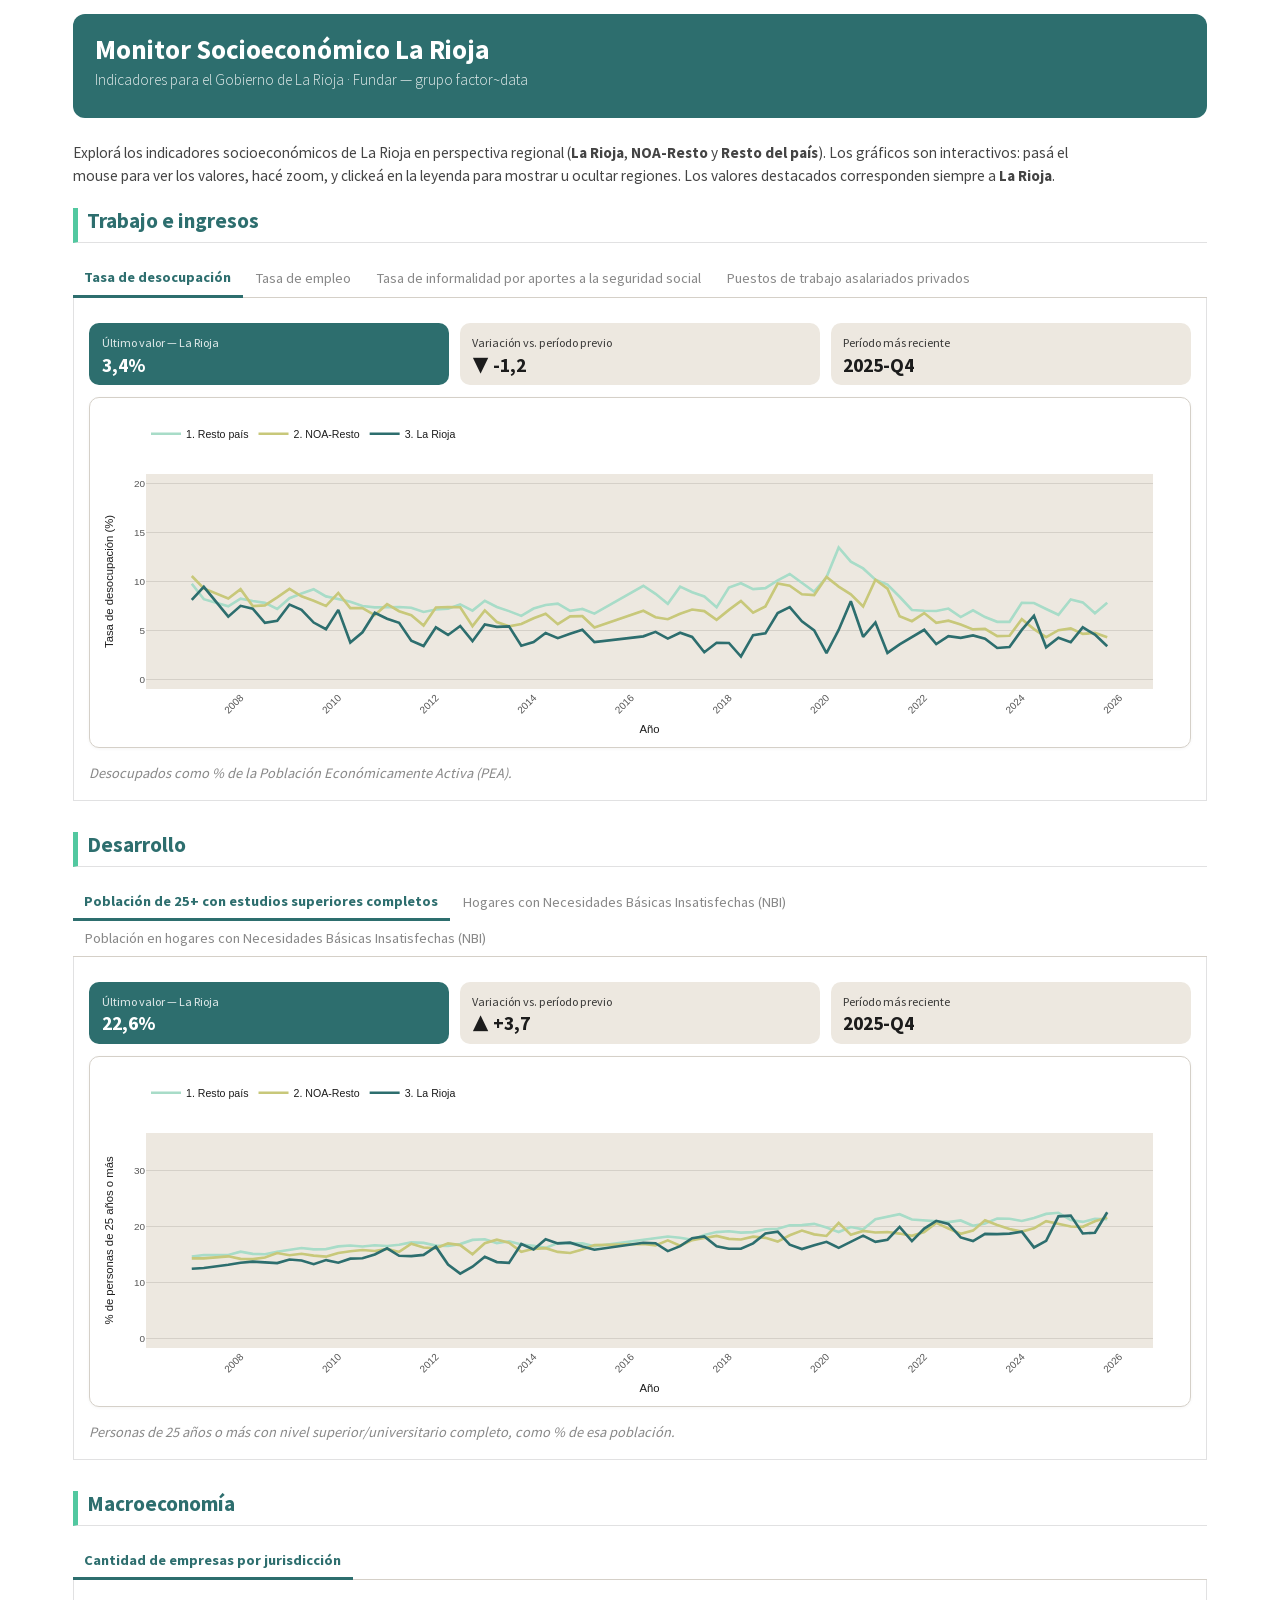
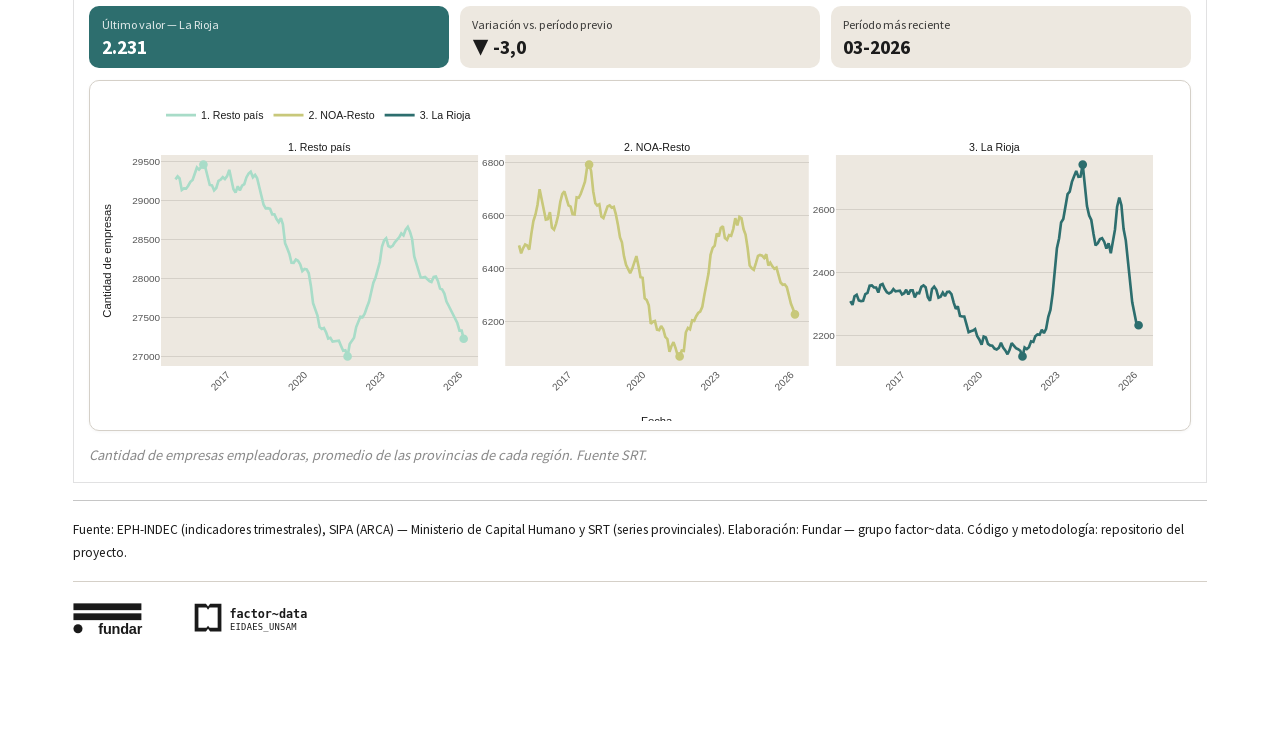
==== index.html @ 51064b7a "deploy: e1a5c6d3f5bfe1006d15ee8b98a5a9b79a307d01" ====
<!DOCTYPE html>
<html xmlns="http://www.w3.org/1999/xhtml" lang="es" xml:lang="es"><head>

<meta charset="utf-8">
<meta name="generator" content="quarto-1.9.38">

<meta name="viewport" content="width=device-width, initial-scale=1.0, user-scalable=yes">


<title>Monitor Socioeconómico La Rioja</title>
<style>

code{white-space: pre-wrap;}
span.smallcaps{font-variant: small-caps;}
div.columns{display: flex; gap: min(4vw, 1.5em);}
div.column{flex: auto; overflow-x: auto;}
div.hanging-indent{margin-left: 1.5em; text-indent: -1.5em;}
ul.task-list{list-style: none;}
ul.task-list li input[type="checkbox"] {
width: 0.8em;
margin: 0 0.8em 0.2em -1em;  vertical-align: middle;
}
</style>


<script>/*!
 * clipboard.js v2.0.11
 * https://clipboardjs.com/
 *
 * Licensed MIT © Zeno Rocha
 */
!function(t,e){"object"==typeof exports&&"object"==typeof module?module.exports=e():"function"==typeof define&&define.amd?define([],e):"object"==typeof exports?exports.ClipboardJS=e():t.ClipboardJS=e()}(this,function(){return n={686:function(t,e,n){"use strict";n.d(e,{default:function(){return b}});var e=n(279),i=n.n(e),e=n(370),u=n.n(e),e=n(817),r=n.n(e);function c(t){try{return document.execCommand(t)}catch(t){return}}var a=function(t){t=r()(t);return c("cut"),t};function o(t,e){var n,o,t=(n=t,o="rtl"===document.documentElement.getAttribute("dir"),(t=document.createElement("textarea")).style.fontSize="12pt",t.style.border="0",t.style.padding="0",t.style.margin="0",t.style.position="absolute",t.style[o?"right":"left"]="-9999px",o=window.pageYOffset||document.documentElement.scrollTop,t.style.top="".concat(o,"px"),t.setAttribute("readonly",""),t.value=n,t);return e.container.appendChild(t),e=r()(t),c("copy"),t.remove(),e}var f=function(t){var e=1<arguments.length&&void 0!==arguments[1]?arguments[1]:{container:document.body},n="";return"string"==typeof t?n=o(t,e):t instanceof HTMLInputElement&&!["text","search","url","tel","password"].includes(null==t?void 0:t.type)?n=o(t.value,e):(n=r()(t),c("copy")),n};function l(t){return(l="function"==typeof Symbol&&"symbol"==typeof Symbol.iterator?function(t){return typeof t}:function(t){return t&&"function"==typeof Symbol&&t.constructor===Symbol&&t!==Symbol.prototype?"symbol":typeof t})(t)}var s=function(){var t=0<arguments.length&&void 0!==arguments[0]?arguments[0]:{},e=t.action,n=void 0===e?"copy":e,o=t.container,e=t.target,t=t.text;if("copy"!==n&&"cut"!==n)throw new Error('Invalid "action" value, use either "copy" or "cut"');if(void 0!==e){if(!e||"object"!==l(e)||1!==e.nodeType)throw new Error('Invalid "target" value, use a valid Element');if("copy"===n&&e.hasAttribute("disabled"))throw new Error('Invalid "target" attribute. Please use "readonly" instead of "disabled" attribute');if("cut"===n&&(e.hasAttribute("readonly")||e.hasAttribute("disabled")))throw new Error('Invalid "target" attribute. You can\'t cut text from elements with "readonly" or "disabled" attributes')}return t?f(t,{container:o}):e?"cut"===n?a(e):f(e,{container:o}):void 0};function p(t){return(p="function"==typeof Symbol&&"symbol"==typeof Symbol.iterator?function(t){return typeof t}:function(t){return t&&"function"==typeof Symbol&&t.constructor===Symbol&&t!==Symbol.prototype?"symbol":typeof t})(t)}function d(t,e){for(var n=0;n<e.length;n++){var o=e[n];o.enumerable=o.enumerable||!1,o.configurable=!0,"value"in o&&(o.writable=!0),Object.defineProperty(t,o.key,o)}}function y(t,e){return(y=Object.setPrototypeOf||function(t,e){return t.__proto__=e,t})(t,e)}function h(n){var o=function(){if("undefined"==typeof Reflect||!Reflect.construct)return!1;if(Reflect.construct.sham)return!1;if("function"==typeof Proxy)return!0;try{return Date.prototype.toString.call(Reflect.construct(Date,[],function(){})),!0}catch(t){return!1}}();return function(){var t,e=v(n);return t=o?(t=v(this).constructor,Reflect.construct(e,arguments,t)):e.apply(this,arguments),e=this,!(t=t)||"object"!==p(t)&&"function"!=typeof t?function(t){if(void 0!==t)return t;throw new ReferenceError("this hasn't been initialised - super() hasn't been called")}(e):t}}function v(t){return(v=Object.setPrototypeOf?Object.getPrototypeOf:function(t){return t.__proto__||Object.getPrototypeOf(t)})(t)}function m(t,e){t="data-clipboard-".concat(t);if(e.hasAttribute(t))return e.getAttribute(t)}var b=function(){!function(t,e){if("function"!=typeof e&&null!==e)throw new TypeError("Super expression must either be null or a function");t.prototype=Object.create(e&&e.prototype,{constructor:{value:t,writable:!0,configurable:!0}}),e&&y(t,e)}(r,i());var t,e,n,o=h(r);function r(t,e){var n;return function(t){if(!(t instanceof r))throw new TypeError("Cannot call a class as a function")}(this),(n=o.call(this)).resolveOptions(e),n.listenClick(t),n}return t=r,n=[{key:"copy",value:function(t){var e=1<arguments.length&&void 0!==arguments[1]?arguments[1]:{container:document.body};return f(t,e)}},{key:"cut",value:function(t){return a(t)}},{key:"isSupported",value:function(){var t=0<arguments.length&&void 0!==arguments[0]?arguments[0]:["copy","cut"],t="string"==typeof t?[t]:t,e=!!document.queryCommandSupported;return t.forEach(function(t){e=e&&!!document.queryCommandSupported(t)}),e}}],(e=[{key:"resolveOptions",value:function(){var t=0<arguments.length&&void 0!==arguments[0]?arguments[0]:{};this.action="function"==typeof t.action?t.action:this.defaultAction,this.target="function"==typeof t.target?t.target:this.defaultTarget,this.text="function"==typeof t.text?t.text:this.defaultText,this.container="object"===p(t.container)?t.container:document.body}},{key:"listenClick",value:function(t){var e=this;this.listener=u()(t,"click",function(t){return e.onClick(t)})}},{key:"onClick",value:function(t){var e=t.delegateTarget||t.currentTarget,n=this.action(e)||"copy",t=s({action:n,container:this.container,target:this.target(e),text:this.text(e)});this.emit(t?"success":"error",{action:n,text:t,trigger:e,clearSelection:function(){e&&e.focus(),window.getSelection().removeAllRanges()}})}},{key:"defaultAction",value:function(t){return m("action",t)}},{key:"defaultTarget",value:function(t){t=m("target",t);if(t)return document.querySelector(t)}},{key:"defaultText",value:function(t){return m("text",t)}},{key:"destroy",value:function(){this.listener.destroy()}}])&&d(t.prototype,e),n&&d(t,n),r}()},828:function(t){var e;"undefined"==typeof Element||Element.prototype.matches||((e=Element.prototype).matches=e.matchesSelector||e.mozMatchesSelector||e.msMatchesSelector||e.oMatchesSelector||e.webkitMatchesSelector),t.exports=function(t,e){for(;t&&9!==t.nodeType;){if("function"==typeof t.matches&&t.matches(e))return t;t=t.parentNode}}},438:function(t,e,n){var u=n(828);function i(t,e,n,o,r){var i=function(e,n,t,o){return function(t){t.delegateTarget=u(t.target,n),t.delegateTarget&&o.call(e,t)}}.apply(this,arguments);return t.addEventListener(n,i,r),{destroy:function(){t.removeEventListener(n,i,r)}}}t.exports=function(t,e,n,o,r){return"function"==typeof t.addEventListener?i.apply(null,arguments):"function"==typeof n?i.bind(null,document).apply(null,arguments):("string"==typeof t&&(t=document.querySelectorAll(t)),Array.prototype.map.call(t,function(t){return i(t,e,n,o,r)}))}},879:function(t,n){n.node=function(t){return void 0!==t&&t instanceof HTMLElement&&1===t.nodeType},n.nodeList=function(t){var e=Object.prototype.toString.call(t);return void 0!==t&&("[object NodeList]"===e||"[object HTMLCollection]"===e)&&"length"in t&&(0===t.length||n.node(t[0]))},n.string=function(t){return"string"==typeof t||t instanceof String},n.fn=function(t){return"[object Function]"===Object.prototype.toString.call(t)}},370:function(t,e,n){var f=n(879),l=n(438);t.exports=function(t,e,n){if(!t&&!e&&!n)throw new Error("Missing required arguments");if(!f.string(e))throw new TypeError("Second argument must be a String");if(!f.fn(n))throw new TypeError("Third argument must be a Function");if(f.node(t))return c=e,a=n,(u=t).addEventListener(c,a),{destroy:function(){u.removeEventListener(c,a)}};if(f.nodeList(t))return o=t,r=e,i=n,Array.prototype.forEach.call(o,function(t){t.addEventListener(r,i)}),{destroy:function(){Array.prototype.forEach.call(o,function(t){t.removeEventListener(r,i)})}};if(f.string(t))return t=t,e=e,n=n,l(document.body,t,e,n);throw new TypeError("First argument must be a String, HTMLElement, HTMLCollection, or NodeList");var o,r,i,u,c,a}},817:function(t){t.exports=function(t){var e,n="SELECT"===t.nodeName?(t.focus(),t.value):"INPUT"===t.nodeName||"TEXTAREA"===t.nodeName?((e=t.hasAttribute("readonly"))||t.setAttribute("readonly",""),t.select(),t.setSelectionRange(0,t.value.length),e||t.removeAttribute("readonly"),t.value):(t.hasAttribute("contenteditable")&&t.focus(),n=window.getSelection(),(e=document.createRange()).selectNodeContents(t),n.removeAllRanges(),n.addRange(e),n.toString());return n}},279:function(t){function e(){}e.prototype={on:function(t,e,n){var o=this.e||(this.e={});return(o[t]||(o[t]=[])).push({fn:e,ctx:n}),this},once:function(t,e,n){var o=this;function r(){o.off(t,r),e.apply(n,arguments)}return r._=e,this.on(t,r,n)},emit:function(t){for(var e=[].slice.call(arguments,1),n=((this.e||(this.e={}))[t]||[]).slice(),o=0,r=n.length;o<r;o++)n[o].fn.apply(n[o].ctx,e);return this},off:function(t,e){var n=this.e||(this.e={}),o=n[t],r=[];if(o&&e)for(var i=0,u=o.length;i<u;i++)o[i].fn!==e&&o[i].fn._!==e&&r.push(o[i]);return r.length?n[t]=r:delete n[t],this}},t.exports=e,t.exports.TinyEmitter=e}},r={},o.n=function(t){var e=t&&t.__esModule?function(){return t.default}:function(){return t};return o.d(e,{a:e}),e},o.d=function(t,e){for(var n in e)o.o(e,n)&&!o.o(t,n)&&Object.defineProperty(t,n,{enumerable:!0,get:e[n]})},o.o=function(t,e){return Object.prototype.hasOwnProperty.call(t,e)},o(686).default;function o(t){if(r[t])return r[t].exports;var e=r[t]={exports:{}};return n[t](e,e.exports,o),e.exports}var n,r});</script>
<script src="[data-uri]" type="module"></script>
<script src="[data-uri]" type="module"></script>
<script>/**
 * @popperjs/core v2.11.7 - MIT License
 */

!function(e,t){"object"==typeof exports&&"undefined"!=typeof module?t(exports):"function"==typeof define&&define.amd?define(["exports"],t):t((e="undefined"!=typeof globalThis?globalThis:e||self).Popper={})}(this,(function(e){"use strict";function t(e){if(null==e)return window;if("[object Window]"!==e.toString()){var t=e.ownerDocument;return t&&t.defaultView||window}return e}function n(e){return e instanceof t(e).Element||e instanceof Element}function r(e){return e instanceof t(e).HTMLElement||e instanceof HTMLElement}function o(e){return"undefined"!=typeof ShadowRoot&&(e instanceof t(e).ShadowRoot||e instanceof ShadowRoot)}var i=Math.max,a=Math.min,s=Math.round;function f(){var e=navigator.userAgentData;return null!=e&&e.brands&&Array.isArray(e.brands)?e.brands.map((function(e){return e.brand+"/"+e.version})).join(" "):navigator.userAgent}function c(){return!/^((?!chrome|android).)*safari/i.test(f())}function p(e,o,i){void 0===o&&(o=!1),void 0===i&&(i=!1);var a=e.getBoundingClientRect(),f=1,p=1;o&&r(e)&&(f=e.offsetWidth>0&&s(a.width)/e.offsetWidth||1,p=e.offsetHeight>0&&s(a.height)/e.offsetHeight||1);var u=(n(e)?t(e):window).visualViewport,l=!c()&&i,d=(a.left+(l&&u?u.offsetLeft:0))/f,h=(a.top+(l&&u?u.offsetTop:0))/p,m=a.width/f,v=a.height/p;return{width:m,height:v,top:h,right:d+m,bottom:h+v,left:d,x:d,y:h}}function u(e){var n=t(e);return{scrollLeft:n.pageXOffset,scrollTop:n.pageYOffset}}function l(e){return e?(e.nodeName||"").toLowerCase():null}function d(e){return((n(e)?e.ownerDocument:e.document)||window.document).documentElement}function h(e){return p(d(e)).left+u(e).scrollLeft}function m(e){return t(e).getComputedStyle(e)}function v(e){var t=m(e),n=t.overflow,r=t.overflowX,o=t.overflowY;return/auto|scroll|overlay|hidden/.test(n+o+r)}function y(e,n,o){void 0===o&&(o=!1);var i,a,f=r(n),c=r(n)&&function(e){var t=e.getBoundingClientRect(),n=s(t.width)/e.offsetWidth||1,r=s(t.height)/e.offsetHeight||1;return 1!==n||1!==r}(n),m=d(n),y=p(e,c,o),g={scrollLeft:0,scrollTop:0},b={x:0,y:0};return(f||!f&&!o)&&(("body"!==l(n)||v(m))&&(g=(i=n)!==t(i)&&r(i)?{scrollLeft:(a=i).scrollLeft,scrollTop:a.scrollTop}:u(i)),r(n)?((b=p(n,!0)).x+=n.clientLeft,b.y+=n.clientTop):m&&(b.x=h(m))),{x:y.left+g.scrollLeft-b.x,y:y.top+g.scrollTop-b.y,width:y.width,height:y.height}}function g(e){var t=p(e),n=e.offsetWidth,r=e.offsetHeight;return Math.abs(t.width-n)<=1&&(n=t.width),Math.abs(t.height-r)<=1&&(r=t.height),{x:e.offsetLeft,y:e.offsetTop,width:n,height:r}}function b(e){return"html"===l(e)?e:e.assignedSlot||e.parentNode||(o(e)?e.host:null)||d(e)}function x(e){return["html","body","#document"].indexOf(l(e))>=0?e.ownerDocument.body:r(e)&&v(e)?e:x(b(e))}function w(e,n){var r;void 0===n&&(n=[]);var o=x(e),i=o===(null==(r=e.ownerDocument)?void 0:r.body),a=t(o),s=i?[a].concat(a.visualViewport||[],v(o)?o:[]):o,f=n.concat(s);return i?f:f.concat(w(b(s)))}function O(e){return["table","td","th"].indexOf(l(e))>=0}function j(e){return r(e)&&"fixed"!==m(e).position?e.offsetParent:null}function E(e){for(var n=t(e),i=j(e);i&&O(i)&&"static"===m(i).position;)i=j(i);return i&&("html"===l(i)||"body"===l(i)&&"static"===m(i).position)?n:i||function(e){var t=/firefox/i.test(f());if(/Trident/i.test(f())&&r(e)&&"fixed"===m(e).position)return null;var n=b(e);for(o(n)&&(n=n.host);r(n)&&["html","body"].indexOf(l(n))<0;){var i=m(n);if("none"!==i.transform||"none"!==i.perspective||"paint"===i.contain||-1!==["transform","perspective"].indexOf(i.willChange)||t&&"filter"===i.willChange||t&&i.filter&&"none"!==i.filter)return n;n=n.parentNode}return null}(e)||n}var D="top",A="bottom",L="right",P="left",M="auto",k=[D,A,L,P],W="start",B="end",H="viewport",T="popper",R=k.reduce((function(e,t){return e.concat([t+"-"+W,t+"-"+B])}),[]),S=[].concat(k,[M]).reduce((function(e,t){return e.concat([t,t+"-"+W,t+"-"+B])}),[]),V=["beforeRead","read","afterRead","beforeMain","main","afterMain","beforeWrite","write","afterWrite"];function q(e){var t=new Map,n=new Set,r=[];function o(e){n.add(e.name),[].concat(e.requires||[],e.requiresIfExists||[]).forEach((function(e){if(!n.has(e)){var r=t.get(e);r&&o(r)}})),r.push(e)}return e.forEach((function(e){t.set(e.name,e)})),e.forEach((function(e){n.has(e.name)||o(e)})),r}function C(e){return e.split("-")[0]}function N(e,t){var n=t.getRootNode&&t.getRootNode();if(e.contains(t))return!0;if(n&&o(n)){var r=t;do{if(r&&e.isSameNode(r))return!0;r=r.parentNode||r.host}while(r)}return!1}function I(e){return Object.assign({},e,{left:e.x,top:e.y,right:e.x+e.width,bottom:e.y+e.height})}function _(e,r,o){return r===H?I(function(e,n){var r=t(e),o=d(e),i=r.visualViewport,a=o.clientWidth,s=o.clientHeight,f=0,p=0;if(i){a=i.width,s=i.height;var u=c();(u||!u&&"fixed"===n)&&(f=i.offsetLeft,p=i.offsetTop)}return{width:a,height:s,x:f+h(e),y:p}}(e,o)):n(r)?function(e,t){var n=p(e,!1,"fixed"===t);return n.top=n.top+e.clientTop,n.left=n.left+e.clientLeft,n.bottom=n.top+e.clientHeight,n.right=n.left+e.clientWidth,n.width=e.clientWidth,n.height=e.clientHeight,n.x=n.left,n.y=n.top,n}(r,o):I(function(e){var t,n=d(e),r=u(e),o=null==(t=e.ownerDocument)?void 0:t.body,a=i(n.scrollWidth,n.clientWidth,o?o.scrollWidth:0,o?o.clientWidth:0),s=i(n.scrollHeight,n.clientHeight,o?o.scrollHeight:0,o?o.clientHeight:0),f=-r.scrollLeft+h(e),c=-r.scrollTop;return"rtl"===m(o||n).direction&&(f+=i(n.clientWidth,o?o.clientWidth:0)-a),{width:a,height:s,x:f,y:c}}(d(e)))}function F(e,t,o,s){var f="clippingParents"===t?function(e){var t=w(b(e)),o=["absolute","fixed"].indexOf(m(e).position)>=0&&r(e)?E(e):e;return n(o)?t.filter((function(e){return n(e)&&N(e,o)&&"body"!==l(e)})):[]}(e):[].concat(t),c=[].concat(f,[o]),p=c[0],u=c.reduce((function(t,n){var r=_(e,n,s);return t.top=i(r.top,t.top),t.right=a(r.right,t.right),t.bottom=a(r.bottom,t.bottom),t.left=i(r.left,t.left),t}),_(e,p,s));return u.width=u.right-u.left,u.height=u.bottom-u.top,u.x=u.left,u.y=u.top,u}function U(e){return e.split("-")[1]}function z(e){return["top","bottom"].indexOf(e)>=0?"x":"y"}function X(e){var t,n=e.reference,r=e.element,o=e.placement,i=o?C(o):null,a=o?U(o):null,s=n.x+n.width/2-r.width/2,f=n.y+n.height/2-r.height/2;switch(i){case D:t={x:s,y:n.y-r.height};break;case A:t={x:s,y:n.y+n.height};break;case L:t={x:n.x+n.width,y:f};break;case P:t={x:n.x-r.width,y:f};break;default:t={x:n.x,y:n.y}}var c=i?z(i):null;if(null!=c){var p="y"===c?"height":"width";switch(a){case W:t[c]=t[c]-(n[p]/2-r[p]/2);break;case B:t[c]=t[c]+(n[p]/2-r[p]/2)}}return t}function Y(e){return Object.assign({},{top:0,right:0,bottom:0,left:0},e)}function G(e,t){return t.reduce((function(t,n){return t[n]=e,t}),{})}function J(e,t){void 0===t&&(t={});var r=t,o=r.placement,i=void 0===o?e.placement:o,a=r.strategy,s=void 0===a?e.strategy:a,f=r.boundary,c=void 0===f?"clippingParents":f,u=r.rootBoundary,l=void 0===u?H:u,h=r.elementContext,m=void 0===h?T:h,v=r.altBoundary,y=void 0!==v&&v,g=r.padding,b=void 0===g?0:g,x=Y("number"!=typeof b?b:G(b,k)),w=m===T?"reference":T,O=e.rects.popper,j=e.elements[y?w:m],E=F(n(j)?j:j.contextElement||d(e.elements.popper),c,l,s),P=p(e.elements.reference),M=X({reference:P,element:O,strategy:"absolute",placement:i}),W=I(Object.assign({},O,M)),B=m===T?W:P,R={top:E.top-B.top+x.top,bottom:B.bottom-E.bottom+x.bottom,left:E.left-B.left+x.left,right:B.right-E.right+x.right},S=e.modifiersData.offset;if(m===T&&S){var V=S[i];Object.keys(R).forEach((function(e){var t=[L,A].indexOf(e)>=0?1:-1,n=[D,A].indexOf(e)>=0?"y":"x";R[e]+=V[n]*t}))}return R}var K={placement:"bottom",modifiers:[],strategy:"absolute"};function Q(){for(var e=arguments.length,t=new Array(e),n=0;n<e;n++)t[n]=arguments[n];return!t.some((function(e){return!(e&&"function"==typeof e.getBoundingClientRect)}))}function Z(e){void 0===e&&(e={});var t=e,r=t.defaultModifiers,o=void 0===r?[]:r,i=t.defaultOptions,a=void 0===i?K:i;return function(e,t,r){void 0===r&&(r=a);var i,s,f={placement:"bottom",orderedModifiers:[],options:Object.assign({},K,a),modifiersData:{},elements:{reference:e,popper:t},attributes:{},styles:{}},c=[],p=!1,u={state:f,setOptions:function(r){var i="function"==typeof r?r(f.options):r;l(),f.options=Object.assign({},a,f.options,i),f.scrollParents={reference:n(e)?w(e):e.contextElement?w(e.contextElement):[],popper:w(t)};var s,p,d=function(e){var t=q(e);return V.reduce((function(e,n){return e.concat(t.filter((function(e){return e.phase===n})))}),[])}((s=[].concat(o,f.options.modifiers),p=s.reduce((function(e,t){var n=e[t.name];return e[t.name]=n?Object.assign({},n,t,{options:Object.assign({},n.options,t.options),data:Object.assign({},n.data,t.data)}):t,e}),{}),Object.keys(p).map((function(e){return p[e]}))));return f.orderedModifiers=d.filter((function(e){return e.enabled})),f.orderedModifiers.forEach((function(e){var t=e.name,n=e.options,r=void 0===n?{}:n,o=e.effect;if("function"==typeof o){var i=o({state:f,name:t,instance:u,options:r}),a=function(){};c.push(i||a)}})),u.update()},forceUpdate:function(){if(!p){var e=f.elements,t=e.reference,n=e.popper;if(Q(t,n)){f.rects={reference:y(t,E(n),"fixed"===f.options.strategy),popper:g(n)},f.reset=!1,f.placement=f.options.placement,f.orderedModifiers.forEach((function(e){return f.modifiersData[e.name]=Object.assign({},e.data)}));for(var r=0;r<f.orderedModifiers.length;r++)if(!0!==f.reset){var o=f.orderedModifiers[r],i=o.fn,a=o.options,s=void 0===a?{}:a,c=o.name;"function"==typeof i&&(f=i({state:f,options:s,name:c,instance:u})||f)}else f.reset=!1,r=-1}}},update:(i=function(){return new Promise((function(e){u.forceUpdate(),e(f)}))},function(){return s||(s=new Promise((function(e){Promise.resolve().then((function(){s=void 0,e(i())}))}))),s}),destroy:function(){l(),p=!0}};if(!Q(e,t))return u;function l(){c.forEach((function(e){return e()})),c=[]}return u.setOptions(r).then((function(e){!p&&r.onFirstUpdate&&r.onFirstUpdate(e)})),u}}var $={passive:!0};var ee={name:"eventListeners",enabled:!0,phase:"write",fn:function(){},effect:function(e){var n=e.state,r=e.instance,o=e.options,i=o.scroll,a=void 0===i||i,s=o.resize,f=void 0===s||s,c=t(n.elements.popper),p=[].concat(n.scrollParents.reference,n.scrollParents.popper);return a&&p.forEach((function(e){e.addEventListener("scroll",r.update,$)})),f&&c.addEventListener("resize",r.update,$),function(){a&&p.forEach((function(e){e.removeEventListener("scroll",r.update,$)})),f&&c.removeEventListener("resize",r.update,$)}},data:{}};var te={name:"popperOffsets",enabled:!0,phase:"read",fn:function(e){var t=e.state,n=e.name;t.modifiersData[n]=X({reference:t.rects.reference,element:t.rects.popper,strategy:"absolute",placement:t.placement})},data:{}},ne={top:"auto",right:"auto",bottom:"auto",left:"auto"};function re(e){var n,r=e.popper,o=e.popperRect,i=e.placement,a=e.variation,f=e.offsets,c=e.position,p=e.gpuAcceleration,u=e.adaptive,l=e.roundOffsets,h=e.isFixed,v=f.x,y=void 0===v?0:v,g=f.y,b=void 0===g?0:g,x="function"==typeof l?l({x:y,y:b}):{x:y,y:b};y=x.x,b=x.y;var w=f.hasOwnProperty("x"),O=f.hasOwnProperty("y"),j=P,M=D,k=window;if(u){var W=E(r),H="clientHeight",T="clientWidth";if(W===t(r)&&"static"!==m(W=d(r)).position&&"absolute"===c&&(H="scrollHeight",T="scrollWidth"),W=W,i===D||(i===P||i===L)&&a===B)M=A,b-=(h&&W===k&&k.visualViewport?k.visualViewport.height:W[H])-o.height,b*=p?1:-1;if(i===P||(i===D||i===A)&&a===B)j=L,y-=(h&&W===k&&k.visualViewport?k.visualViewport.width:W[T])-o.width,y*=p?1:-1}var R,S=Object.assign({position:c},u&&ne),V=!0===l?function(e,t){var n=e.x,r=e.y,o=t.devicePixelRatio||1;return{x:s(n*o)/o||0,y:s(r*o)/o||0}}({x:y,y:b},t(r)):{x:y,y:b};return y=V.x,b=V.y,p?Object.assign({},S,((R={})[M]=O?"0":"",R[j]=w?"0":"",R.transform=(k.devicePixelRatio||1)<=1?"translate("+y+"px, "+b+"px)":"translate3d("+y+"px, "+b+"px, 0)",R)):Object.assign({},S,((n={})[M]=O?b+"px":"",n[j]=w?y+"px":"",n.transform="",n))}var oe={name:"computeStyles",enabled:!0,phase:"beforeWrite",fn:function(e){var t=e.state,n=e.options,r=n.gpuAcceleration,o=void 0===r||r,i=n.adaptive,a=void 0===i||i,s=n.roundOffsets,f=void 0===s||s,c={placement:C(t.placement),variation:U(t.placement),popper:t.elements.popper,popperRect:t.rects.popper,gpuAcceleration:o,isFixed:"fixed"===t.options.strategy};null!=t.modifiersData.popperOffsets&&(t.styles.popper=Object.assign({},t.styles.popper,re(Object.assign({},c,{offsets:t.modifiersData.popperOffsets,position:t.options.strategy,adaptive:a,roundOffsets:f})))),null!=t.modifiersData.arrow&&(t.styles.arrow=Object.assign({},t.styles.arrow,re(Object.assign({},c,{offsets:t.modifiersData.arrow,position:"absolute",adaptive:!1,roundOffsets:f})))),t.attributes.popper=Object.assign({},t.attributes.popper,{"data-popper-placement":t.placement})},data:{}};var ie={name:"applyStyles",enabled:!0,phase:"write",fn:function(e){var t=e.state;Object.keys(t.elements).forEach((function(e){var n=t.styles[e]||{},o=t.attributes[e]||{},i=t.elements[e];r(i)&&l(i)&&(Object.assign(i.style,n),Object.keys(o).forEach((function(e){var t=o[e];!1===t?i.removeAttribute(e):i.setAttribute(e,!0===t?"":t)})))}))},effect:function(e){var t=e.state,n={popper:{position:t.options.strategy,left:"0",top:"0",margin:"0"},arrow:{position:"absolute"},reference:{}};return Object.assign(t.elements.popper.style,n.popper),t.styles=n,t.elements.arrow&&Object.assign(t.elements.arrow.style,n.arrow),function(){Object.keys(t.elements).forEach((function(e){var o=t.elements[e],i=t.attributes[e]||{},a=Object.keys(t.styles.hasOwnProperty(e)?t.styles[e]:n[e]).reduce((function(e,t){return e[t]="",e}),{});r(o)&&l(o)&&(Object.assign(o.style,a),Object.keys(i).forEach((function(e){o.removeAttribute(e)})))}))}},requires:["computeStyles"]};var ae={name:"offset",enabled:!0,phase:"main",requires:["popperOffsets"],fn:function(e){var t=e.state,n=e.options,r=e.name,o=n.offset,i=void 0===o?[0,0]:o,a=S.reduce((function(e,n){return e[n]=function(e,t,n){var r=C(e),o=[P,D].indexOf(r)>=0?-1:1,i="function"==typeof n?n(Object.assign({},t,{placement:e})):n,a=i[0],s=i[1];return a=a||0,s=(s||0)*o,[P,L].indexOf(r)>=0?{x:s,y:a}:{x:a,y:s}}(n,t.rects,i),e}),{}),s=a[t.placement],f=s.x,c=s.y;null!=t.modifiersData.popperOffsets&&(t.modifiersData.popperOffsets.x+=f,t.modifiersData.popperOffsets.y+=c),t.modifiersData[r]=a}},se={left:"right",right:"left",bottom:"top",top:"bottom"};function fe(e){return e.replace(/left|right|bottom|top/g,(function(e){return se[e]}))}var ce={start:"end",end:"start"};function pe(e){return e.replace(/start|end/g,(function(e){return ce[e]}))}function ue(e,t){void 0===t&&(t={});var n=t,r=n.placement,o=n.boundary,i=n.rootBoundary,a=n.padding,s=n.flipVariations,f=n.allowedAutoPlacements,c=void 0===f?S:f,p=U(r),u=p?s?R:R.filter((function(e){return U(e)===p})):k,l=u.filter((function(e){return c.indexOf(e)>=0}));0===l.length&&(l=u);var d=l.reduce((function(t,n){return t[n]=J(e,{placement:n,boundary:o,rootBoundary:i,padding:a})[C(n)],t}),{});return Object.keys(d).sort((function(e,t){return d[e]-d[t]}))}var le={name:"flip",enabled:!0,phase:"main",fn:function(e){var t=e.state,n=e.options,r=e.name;if(!t.modifiersData[r]._skip){for(var o=n.mainAxis,i=void 0===o||o,a=n.altAxis,s=void 0===a||a,f=n.fallbackPlacements,c=n.padding,p=n.boundary,u=n.rootBoundary,l=n.altBoundary,d=n.flipVariations,h=void 0===d||d,m=n.allowedAutoPlacements,v=t.options.placement,y=C(v),g=f||(y===v||!h?[fe(v)]:function(e){if(C(e)===M)return[];var t=fe(e);return[pe(e),t,pe(t)]}(v)),b=[v].concat(g).reduce((function(e,n){return e.concat(C(n)===M?ue(t,{placement:n,boundary:p,rootBoundary:u,padding:c,flipVariations:h,allowedAutoPlacements:m}):n)}),[]),x=t.rects.reference,w=t.rects.popper,O=new Map,j=!0,E=b[0],k=0;k<b.length;k++){var B=b[k],H=C(B),T=U(B)===W,R=[D,A].indexOf(H)>=0,S=R?"width":"height",V=J(t,{placement:B,boundary:p,rootBoundary:u,altBoundary:l,padding:c}),q=R?T?L:P:T?A:D;x[S]>w[S]&&(q=fe(q));var N=fe(q),I=[];if(i&&I.push(V[H]<=0),s&&I.push(V[q]<=0,V[N]<=0),I.every((function(e){return e}))){E=B,j=!1;break}O.set(B,I)}if(j)for(var _=function(e){var t=b.find((function(t){var n=O.get(t);if(n)return n.slice(0,e).every((function(e){return e}))}));if(t)return E=t,"break"},F=h?3:1;F>0;F--){if("break"===_(F))break}t.placement!==E&&(t.modifiersData[r]._skip=!0,t.placement=E,t.reset=!0)}},requiresIfExists:["offset"],data:{_skip:!1}};function de(e,t,n){return i(e,a(t,n))}var he={name:"preventOverflow",enabled:!0,phase:"main",fn:function(e){var t=e.state,n=e.options,r=e.name,o=n.mainAxis,s=void 0===o||o,f=n.altAxis,c=void 0!==f&&f,p=n.boundary,u=n.rootBoundary,l=n.altBoundary,d=n.padding,h=n.tether,m=void 0===h||h,v=n.tetherOffset,y=void 0===v?0:v,b=J(t,{boundary:p,rootBoundary:u,padding:d,altBoundary:l}),x=C(t.placement),w=U(t.placement),O=!w,j=z(x),M="x"===j?"y":"x",k=t.modifiersData.popperOffsets,B=t.rects.reference,H=t.rects.popper,T="function"==typeof y?y(Object.assign({},t.rects,{placement:t.placement})):y,R="number"==typeof T?{mainAxis:T,altAxis:T}:Object.assign({mainAxis:0,altAxis:0},T),S=t.modifiersData.offset?t.modifiersData.offset[t.placement]:null,V={x:0,y:0};if(k){if(s){var q,N="y"===j?D:P,I="y"===j?A:L,_="y"===j?"height":"width",F=k[j],X=F+b[N],Y=F-b[I],G=m?-H[_]/2:0,K=w===W?B[_]:H[_],Q=w===W?-H[_]:-B[_],Z=t.elements.arrow,$=m&&Z?g(Z):{width:0,height:0},ee=t.modifiersData["arrow#persistent"]?t.modifiersData["arrow#persistent"].padding:{top:0,right:0,bottom:0,left:0},te=ee[N],ne=ee[I],re=de(0,B[_],$[_]),oe=O?B[_]/2-G-re-te-R.mainAxis:K-re-te-R.mainAxis,ie=O?-B[_]/2+G+re+ne+R.mainAxis:Q+re+ne+R.mainAxis,ae=t.elements.arrow&&E(t.elements.arrow),se=ae?"y"===j?ae.clientTop||0:ae.clientLeft||0:0,fe=null!=(q=null==S?void 0:S[j])?q:0,ce=F+ie-fe,pe=de(m?a(X,F+oe-fe-se):X,F,m?i(Y,ce):Y);k[j]=pe,V[j]=pe-F}if(c){var ue,le="x"===j?D:P,he="x"===j?A:L,me=k[M],ve="y"===M?"height":"width",ye=me+b[le],ge=me-b[he],be=-1!==[D,P].indexOf(x),xe=null!=(ue=null==S?void 0:S[M])?ue:0,we=be?ye:me-B[ve]-H[ve]-xe+R.altAxis,Oe=be?me+B[ve]+H[ve]-xe-R.altAxis:ge,je=m&&be?function(e,t,n){var r=de(e,t,n);return r>n?n:r}(we,me,Oe):de(m?we:ye,me,m?Oe:ge);k[M]=je,V[M]=je-me}t.modifiersData[r]=V}},requiresIfExists:["offset"]};var me={name:"arrow",enabled:!0,phase:"main",fn:function(e){var t,n=e.state,r=e.name,o=e.options,i=n.elements.arrow,a=n.modifiersData.popperOffsets,s=C(n.placement),f=z(s),c=[P,L].indexOf(s)>=0?"height":"width";if(i&&a){var p=function(e,t){return Y("number"!=typeof(e="function"==typeof e?e(Object.assign({},t.rects,{placement:t.placement})):e)?e:G(e,k))}(o.padding,n),u=g(i),l="y"===f?D:P,d="y"===f?A:L,h=n.rects.reference[c]+n.rects.reference[f]-a[f]-n.rects.popper[c],m=a[f]-n.rects.reference[f],v=E(i),y=v?"y"===f?v.clientHeight||0:v.clientWidth||0:0,b=h/2-m/2,x=p[l],w=y-u[c]-p[d],O=y/2-u[c]/2+b,j=de(x,O,w),M=f;n.modifiersData[r]=((t={})[M]=j,t.centerOffset=j-O,t)}},effect:function(e){var t=e.state,n=e.options.element,r=void 0===n?"[data-popper-arrow]":n;null!=r&&("string"!=typeof r||(r=t.elements.popper.querySelector(r)))&&N(t.elements.popper,r)&&(t.elements.arrow=r)},requires:["popperOffsets"],requiresIfExists:["preventOverflow"]};function ve(e,t,n){return void 0===n&&(n={x:0,y:0}),{top:e.top-t.height-n.y,right:e.right-t.width+n.x,bottom:e.bottom-t.height+n.y,left:e.left-t.width-n.x}}function ye(e){return[D,L,A,P].some((function(t){return e[t]>=0}))}var ge={name:"hide",enabled:!0,phase:"main",requiresIfExists:["preventOverflow"],fn:function(e){var t=e.state,n=e.name,r=t.rects.reference,o=t.rects.popper,i=t.modifiersData.preventOverflow,a=J(t,{elementContext:"reference"}),s=J(t,{altBoundary:!0}),f=ve(a,r),c=ve(s,o,i),p=ye(f),u=ye(c);t.modifiersData[n]={referenceClippingOffsets:f,popperEscapeOffsets:c,isReferenceHidden:p,hasPopperEscaped:u},t.attributes.popper=Object.assign({},t.attributes.popper,{"data-popper-reference-hidden":p,"data-popper-escaped":u})}},be=Z({defaultModifiers:[ee,te,oe,ie]}),xe=[ee,te,oe,ie,ae,le,he,me,ge],we=Z({defaultModifiers:xe});e.applyStyles=ie,e.arrow=me,e.computeStyles=oe,e.createPopper=we,e.createPopperLite=be,e.defaultModifiers=xe,e.detectOverflow=J,e.eventListeners=ee,e.flip=le,e.hide=ge,e.offset=ae,e.popperGenerator=Z,e.popperOffsets=te,e.preventOverflow=he,Object.defineProperty(e,"__esModule",{value:!0})}));

</script>
<script>!function(e,t){"object"==typeof exports&&"undefined"!=typeof module?module.exports=t(require("@popperjs/core")):"function"==typeof define&&define.amd?define(["@popperjs/core"],t):(e=e||self).tippy=t(e.Popper)}(this,(function(e){"use strict";var t={passive:!0,capture:!0},n=function(){return document.body};function r(e,t,n){if(Array.isArray(e)){var r=e[t];return null==r?Array.isArray(n)?n[t]:n:r}return e}function o(e,t){var n={}.toString.call(e);return 0===n.indexOf("[object")&&n.indexOf(t+"]")>-1}function i(e,t){return"function"==typeof e?e.apply(void 0,t):e}function a(e,t){return 0===t?e:function(r){clearTimeout(n),n=setTimeout((function(){e(r)}),t)};var n}function s(e,t){var n=Object.assign({},e);return t.forEach((function(e){delete n[e]})),n}function u(e){return[].concat(e)}function c(e,t){-1===e.indexOf(t)&&e.push(t)}function p(e){return e.split("-")[0]}function f(e){return[].slice.call(e)}function l(e){return Object.keys(e).reduce((function(t,n){return void 0!==e[n]&&(t[n]=e[n]),t}),{})}function d(){return document.createElement("div")}function v(e){return["Element","Fragment"].some((function(t){return o(e,t)}))}function m(e){return o(e,"MouseEvent")}function g(e){return!(!e||!e._tippy||e._tippy.reference!==e)}function h(e){return v(e)?[e]:function(e){return o(e,"NodeList")}(e)?f(e):Array.isArray(e)?e:f(document.querySelectorAll(e))}function b(e,t){e.forEach((function(e){e&&(e.style.transitionDuration=t+"ms")}))}function y(e,t){e.forEach((function(e){e&&e.setAttribute("data-state",t)}))}function w(e){var t,n=u(e)[0];return null!=n&&null!=(t=n.ownerDocument)&&t.body?n.ownerDocument:document}function E(e,t,n){var r=t+"EventListener";["transitionend","webkitTransitionEnd"].forEach((function(t){e[r](t,n)}))}function O(e,t){for(var n=t;n;){var r;if(e.contains(n))return!0;n=null==n.getRootNode||null==(r=n.getRootNode())?void 0:r.host}return!1}var x={isTouch:!1},C=0;function T(){x.isTouch||(x.isTouch=!0,window.performance&&document.addEventListener("mousemove",A))}function A(){var e=performance.now();e-C<20&&(x.isTouch=!1,document.removeEventListener("mousemove",A)),C=e}function L(){var e=document.activeElement;if(g(e)){var t=e._tippy;e.blur&&!t.state.isVisible&&e.blur()}}var D=!!("undefined"!=typeof window&&"undefined"!=typeof document)&&!!window.msCrypto,R=Object.assign({appendTo:n,aria:{content:"auto",expanded:"auto"},delay:0,duration:[300,250],getReferenceClientRect:null,hideOnClick:!0,ignoreAttributes:!1,interactive:!1,interactiveBorder:2,interactiveDebounce:0,moveTransition:"",offset:[0,10],onAfterUpdate:function(){},onBeforeUpdate:function(){},onCreate:function(){},onDestroy:function(){},onHidden:function(){},onHide:function(){},onMount:function(){},onShow:function(){},onShown:function(){},onTrigger:function(){},onUntrigger:function(){},onClickOutside:function(){},placement:"top",plugins:[],popperOptions:{},render:null,showOnCreate:!1,touch:!0,trigger:"mouseenter focus",triggerTarget:null},{animateFill:!1,followCursor:!1,inlinePositioning:!1,sticky:!1},{allowHTML:!1,animation:"fade",arrow:!0,content:"",inertia:!1,maxWidth:350,role:"tooltip",theme:"",zIndex:9999}),k=Object.keys(R);function P(e){var t=(e.plugins||[]).reduce((function(t,n){var r,o=n.name,i=n.defaultValue;o&&(t[o]=void 0!==e[o]?e[o]:null!=(r=R[o])?r:i);return t}),{});return Object.assign({},e,t)}function j(e,t){var n=Object.assign({},t,{content:i(t.content,[e])},t.ignoreAttributes?{}:function(e,t){return(t?Object.keys(P(Object.assign({},R,{plugins:t}))):k).reduce((function(t,n){var r=(e.getAttribute("data-tippy-"+n)||"").trim();if(!r)return t;if("content"===n)t[n]=r;else try{t[n]=JSON.parse(r)}catch(e){t[n]=r}return t}),{})}(e,t.plugins));return n.aria=Object.assign({},R.aria,n.aria),n.aria={expanded:"auto"===n.aria.expanded?t.interactive:n.aria.expanded,content:"auto"===n.aria.content?t.interactive?null:"describedby":n.aria.content},n}function M(e,t){e.innerHTML=t}function V(e){var t=d();return!0===e?t.className="tippy-arrow":(t.className="tippy-svg-arrow",v(e)?t.appendChild(e):M(t,e)),t}function I(e,t){v(t.content)?(M(e,""),e.appendChild(t.content)):"function"!=typeof t.content&&(t.allowHTML?M(e,t.content):e.textContent=t.content)}function S(e){var t=e.firstElementChild,n=f(t.children);return{box:t,content:n.find((function(e){return e.classList.contains("tippy-content")})),arrow:n.find((function(e){return e.classList.contains("tippy-arrow")||e.classList.contains("tippy-svg-arrow")})),backdrop:n.find((function(e){return e.classList.contains("tippy-backdrop")}))}}function N(e){var t=d(),n=d();n.className="tippy-box",n.setAttribute("data-state","hidden"),n.setAttribute("tabindex","-1");var r=d();function o(n,r){var o=S(t),i=o.box,a=o.content,s=o.arrow;r.theme?i.setAttribute("data-theme",r.theme):i.removeAttribute("data-theme"),"string"==typeof r.animation?i.setAttribute("data-animation",r.animation):i.removeAttribute("data-animation"),r.inertia?i.setAttribute("data-inertia",""):i.removeAttribute("data-inertia"),i.style.maxWidth="number"==typeof r.maxWidth?r.maxWidth+"px":r.maxWidth,r.role?i.setAttribute("role",r.role):i.removeAttribute("role"),n.content===r.content&&n.allowHTML===r.allowHTML||I(a,e.props),r.arrow?s?n.arrow!==r.arrow&&(i.removeChild(s),i.appendChild(V(r.arrow))):i.appendChild(V(r.arrow)):s&&i.removeChild(s)}return r.className="tippy-content",r.setAttribute("data-state","hidden"),I(r,e.props),t.appendChild(n),n.appendChild(r),o(e.props,e.props),{popper:t,onUpdate:o}}N.$$tippy=!0;var B=1,H=[],U=[];function _(o,s){var v,g,h,C,T,A,L,k,M=j(o,Object.assign({},R,P(l(s)))),V=!1,I=!1,N=!1,_=!1,F=[],W=a(we,M.interactiveDebounce),X=B++,Y=(k=M.plugins).filter((function(e,t){return k.indexOf(e)===t})),$={id:X,reference:o,popper:d(),popperInstance:null,props:M,state:{isEnabled:!0,isVisible:!1,isDestroyed:!1,isMounted:!1,isShown:!1},plugins:Y,clearDelayTimeouts:function(){clearTimeout(v),clearTimeout(g),cancelAnimationFrame(h)},setProps:function(e){if($.state.isDestroyed)return;ae("onBeforeUpdate",[$,e]),be();var t=$.props,n=j(o,Object.assign({},t,l(e),{ignoreAttributes:!0}));$.props=n,he(),t.interactiveDebounce!==n.interactiveDebounce&&(ce(),W=a(we,n.interactiveDebounce));t.triggerTarget&&!n.triggerTarget?u(t.triggerTarget).forEach((function(e){e.removeAttribute("aria-expanded")})):n.triggerTarget&&o.removeAttribute("aria-expanded");ue(),ie(),J&&J(t,n);$.popperInstance&&(Ce(),Ae().forEach((function(e){requestAnimationFrame(e._tippy.popperInstance.forceUpdate)})));ae("onAfterUpdate",[$,e])},setContent:function(e){$.setProps({content:e})},show:function(){var e=$.state.isVisible,t=$.state.isDestroyed,o=!$.state.isEnabled,a=x.isTouch&&!$.props.touch,s=r($.props.duration,0,R.duration);if(e||t||o||a)return;if(te().hasAttribute("disabled"))return;if(ae("onShow",[$],!1),!1===$.props.onShow($))return;$.state.isVisible=!0,ee()&&(z.style.visibility="visible");ie(),de(),$.state.isMounted||(z.style.transition="none");if(ee()){var u=re(),p=u.box,f=u.content;b([p,f],0)}A=function(){var e;if($.state.isVisible&&!_){if(_=!0,z.offsetHeight,z.style.transition=$.props.moveTransition,ee()&&$.props.animation){var t=re(),n=t.box,r=t.content;b([n,r],s),y([n,r],"visible")}se(),ue(),c(U,$),null==(e=$.popperInstance)||e.forceUpdate(),ae("onMount",[$]),$.props.animation&&ee()&&function(e,t){me(e,t)}(s,(function(){$.state.isShown=!0,ae("onShown",[$])}))}},function(){var e,t=$.props.appendTo,r=te();e=$.props.interactive&&t===n||"parent"===t?r.parentNode:i(t,[r]);e.contains(z)||e.appendChild(z);$.state.isMounted=!0,Ce()}()},hide:function(){var e=!$.state.isVisible,t=$.state.isDestroyed,n=!$.state.isEnabled,o=r($.props.duration,1,R.duration);if(e||t||n)return;if(ae("onHide",[$],!1),!1===$.props.onHide($))return;$.state.isVisible=!1,$.state.isShown=!1,_=!1,V=!1,ee()&&(z.style.visibility="hidden");if(ce(),ve(),ie(!0),ee()){var i=re(),a=i.box,s=i.content;$.props.animation&&(b([a,s],o),y([a,s],"hidden"))}se(),ue(),$.props.animation?ee()&&function(e,t){me(e,(function(){!$.state.isVisible&&z.parentNode&&z.parentNode.contains(z)&&t()}))}(o,$.unmount):$.unmount()},hideWithInteractivity:function(e){ne().addEventListener("mousemove",W),c(H,W),W(e)},enable:function(){$.state.isEnabled=!0},disable:function(){$.hide(),$.state.isEnabled=!1},unmount:function(){$.state.isVisible&&$.hide();if(!$.state.isMounted)return;Te(),Ae().forEach((function(e){e._tippy.unmount()})),z.parentNode&&z.parentNode.removeChild(z);U=U.filter((function(e){return e!==$})),$.state.isMounted=!1,ae("onHidden",[$])},destroy:function(){if($.state.isDestroyed)return;$.clearDelayTimeouts(),$.unmount(),be(),delete o._tippy,$.state.isDestroyed=!0,ae("onDestroy",[$])}};if(!M.render)return $;var q=M.render($),z=q.popper,J=q.onUpdate;z.setAttribute("data-tippy-root",""),z.id="tippy-"+$.id,$.popper=z,o._tippy=$,z._tippy=$;var G=Y.map((function(e){return e.fn($)})),K=o.hasAttribute("aria-expanded");return he(),ue(),ie(),ae("onCreate",[$]),M.showOnCreate&&Le(),z.addEventListener("mouseenter",(function(){$.props.interactive&&$.state.isVisible&&$.clearDelayTimeouts()})),z.addEventListener("mouseleave",(function(){$.props.interactive&&$.props.trigger.indexOf("mouseenter")>=0&&ne().addEventListener("mousemove",W)})),$;function Q(){var e=$.props.touch;return Array.isArray(e)?e:[e,0]}function Z(){return"hold"===Q()[0]}function ee(){var e;return!(null==(e=$.props.render)||!e.$$tippy)}function te(){return L||o}function ne(){var e=te().parentNode;return e?w(e):document}function re(){return S(z)}function oe(e){return $.state.isMounted&&!$.state.isVisible||x.isTouch||C&&"focus"===C.type?0:r($.props.delay,e?0:1,R.delay)}function ie(e){void 0===e&&(e=!1),z.style.pointerEvents=$.props.interactive&&!e?"":"none",z.style.zIndex=""+$.props.zIndex}function ae(e,t,n){var r;(void 0===n&&(n=!0),G.forEach((function(n){n[e]&&n[e].apply(n,t)})),n)&&(r=$.props)[e].apply(r,t)}function se(){var e=$.props.aria;if(e.content){var t="aria-"+e.content,n=z.id;u($.props.triggerTarget||o).forEach((function(e){var r=e.getAttribute(t);if($.state.isVisible)e.setAttribute(t,r?r+" "+n:n);else{var o=r&&r.replace(n,"").trim();o?e.setAttribute(t,o):e.removeAttribute(t)}}))}}function ue(){!K&&$.props.aria.expanded&&u($.props.triggerTarget||o).forEach((function(e){$.props.interactive?e.setAttribute("aria-expanded",$.state.isVisible&&e===te()?"true":"false"):e.removeAttribute("aria-expanded")}))}function ce(){ne().removeEventListener("mousemove",W),H=H.filter((function(e){return e!==W}))}function pe(e){if(!x.isTouch||!N&&"mousedown"!==e.type){var t=e.composedPath&&e.composedPath()[0]||e.target;if(!$.props.interactive||!O(z,t)){if(u($.props.triggerTarget||o).some((function(e){return O(e,t)}))){if(x.isTouch)return;if($.state.isVisible&&$.props.trigger.indexOf("click")>=0)return}else ae("onClickOutside",[$,e]);!0===$.props.hideOnClick&&($.clearDelayTimeouts(),$.hide(),I=!0,setTimeout((function(){I=!1})),$.state.isMounted||ve())}}}function fe(){N=!0}function le(){N=!1}function de(){var e=ne();e.addEventListener("mousedown",pe,!0),e.addEventListener("touchend",pe,t),e.addEventListener("touchstart",le,t),e.addEventListener("touchmove",fe,t)}function ve(){var e=ne();e.removeEventListener("mousedown",pe,!0),e.removeEventListener("touchend",pe,t),e.removeEventListener("touchstart",le,t),e.removeEventListener("touchmove",fe,t)}function me(e,t){var n=re().box;function r(e){e.target===n&&(E(n,"remove",r),t())}if(0===e)return t();E(n,"remove",T),E(n,"add",r),T=r}function ge(e,t,n){void 0===n&&(n=!1),u($.props.triggerTarget||o).forEach((function(r){r.addEventListener(e,t,n),F.push({node:r,eventType:e,handler:t,options:n})}))}function he(){var e;Z()&&(ge("touchstart",ye,{passive:!0}),ge("touchend",Ee,{passive:!0})),(e=$.props.trigger,e.split(/\s+/).filter(Boolean)).forEach((function(e){if("manual"!==e)switch(ge(e,ye),e){case"mouseenter":ge("mouseleave",Ee);break;case"focus":ge(D?"focusout":"blur",Oe);break;case"focusin":ge("focusout",Oe)}}))}function be(){F.forEach((function(e){var t=e.node,n=e.eventType,r=e.handler,o=e.options;t.removeEventListener(n,r,o)})),F=[]}function ye(e){var t,n=!1;if($.state.isEnabled&&!xe(e)&&!I){var r="focus"===(null==(t=C)?void 0:t.type);C=e,L=e.currentTarget,ue(),!$.state.isVisible&&m(e)&&H.forEach((function(t){return t(e)})),"click"===e.type&&($.props.trigger.indexOf("mouseenter")<0||V)&&!1!==$.props.hideOnClick&&$.state.isVisible?n=!0:Le(e),"click"===e.type&&(V=!n),n&&!r&&De(e)}}function we(e){var t=e.target,n=te().contains(t)||z.contains(t);"mousemove"===e.type&&n||function(e,t){var n=t.clientX,r=t.clientY;return e.every((function(e){var t=e.popperRect,o=e.popperState,i=e.props.interactiveBorder,a=p(o.placement),s=o.modifiersData.offset;if(!s)return!0;var u="bottom"===a?s.top.y:0,c="top"===a?s.bottom.y:0,f="right"===a?s.left.x:0,l="left"===a?s.right.x:0,d=t.top-r+u>i,v=r-t.bottom-c>i,m=t.left-n+f>i,g=n-t.right-l>i;return d||v||m||g}))}(Ae().concat(z).map((function(e){var t,n=null==(t=e._tippy.popperInstance)?void 0:t.state;return n?{popperRect:e.getBoundingClientRect(),popperState:n,props:M}:null})).filter(Boolean),e)&&(ce(),De(e))}function Ee(e){xe(e)||$.props.trigger.indexOf("click")>=0&&V||($.props.interactive?$.hideWithInteractivity(e):De(e))}function Oe(e){$.props.trigger.indexOf("focusin")<0&&e.target!==te()||$.props.interactive&&e.relatedTarget&&z.contains(e.relatedTarget)||De(e)}function xe(e){return!!x.isTouch&&Z()!==e.type.indexOf("touch")>=0}function Ce(){Te();var t=$.props,n=t.popperOptions,r=t.placement,i=t.offset,a=t.getReferenceClientRect,s=t.moveTransition,u=ee()?S(z).arrow:null,c=a?{getBoundingClientRect:a,contextElement:a.contextElement||te()}:o,p=[{name:"offset",options:{offset:i}},{name:"preventOverflow",options:{padding:{top:2,bottom:2,left:5,right:5}}},{name:"flip",options:{padding:5}},{name:"computeStyles",options:{adaptive:!s}},{name:"$$tippy",enabled:!0,phase:"beforeWrite",requires:["computeStyles"],fn:function(e){var t=e.state;if(ee()){var n=re().box;["placement","reference-hidden","escaped"].forEach((function(e){"placement"===e?n.setAttribute("data-placement",t.placement):t.attributes.popper["data-popper-"+e]?n.setAttribute("data-"+e,""):n.removeAttribute("data-"+e)})),t.attributes.popper={}}}}];ee()&&u&&p.push({name:"arrow",options:{element:u,padding:3}}),p.push.apply(p,(null==n?void 0:n.modifiers)||[]),$.popperInstance=e.createPopper(c,z,Object.assign({},n,{placement:r,onFirstUpdate:A,modifiers:p}))}function Te(){$.popperInstance&&($.popperInstance.destroy(),$.popperInstance=null)}function Ae(){return f(z.querySelectorAll("[data-tippy-root]"))}function Le(e){$.clearDelayTimeouts(),e&&ae("onTrigger",[$,e]),de();var t=oe(!0),n=Q(),r=n[0],o=n[1];x.isTouch&&"hold"===r&&o&&(t=o),t?v=setTimeout((function(){$.show()}),t):$.show()}function De(e){if($.clearDelayTimeouts(),ae("onUntrigger",[$,e]),$.state.isVisible){if(!($.props.trigger.indexOf("mouseenter")>=0&&$.props.trigger.indexOf("click")>=0&&["mouseleave","mousemove"].indexOf(e.type)>=0&&V)){var t=oe(!1);t?g=setTimeout((function(){$.state.isVisible&&$.hide()}),t):h=requestAnimationFrame((function(){$.hide()}))}}else ve()}}function F(e,n){void 0===n&&(n={});var r=R.plugins.concat(n.plugins||[]);document.addEventListener("touchstart",T,t),window.addEventListener("blur",L);var o=Object.assign({},n,{plugins:r}),i=h(e).reduce((function(e,t){var n=t&&_(t,o);return n&&e.push(n),e}),[]);return v(e)?i[0]:i}F.defaultProps=R,F.setDefaultProps=function(e){Object.keys(e).forEach((function(t){R[t]=e[t]}))},F.currentInput=x;var W=Object.assign({},e.applyStyles,{effect:function(e){var t=e.state,n={popper:{position:t.options.strategy,left:"0",top:"0",margin:"0"},arrow:{position:"absolute"},reference:{}};Object.assign(t.elements.popper.style,n.popper),t.styles=n,t.elements.arrow&&Object.assign(t.elements.arrow.style,n.arrow)}}),X={mouseover:"mouseenter",focusin:"focus",click:"click"};var Y={name:"animateFill",defaultValue:!1,fn:function(e){var t;if(null==(t=e.props.render)||!t.$$tippy)return{};var n=S(e.popper),r=n.box,o=n.content,i=e.props.animateFill?function(){var e=d();return e.className="tippy-backdrop",y([e],"hidden"),e}():null;return{onCreate:function(){i&&(r.insertBefore(i,r.firstElementChild),r.setAttribute("data-animatefill",""),r.style.overflow="hidden",e.setProps({arrow:!1,animation:"shift-away"}))},onMount:function(){if(i){var e=r.style.transitionDuration,t=Number(e.replace("ms",""));o.style.transitionDelay=Math.round(t/10)+"ms",i.style.transitionDuration=e,y([i],"visible")}},onShow:function(){i&&(i.style.transitionDuration="0ms")},onHide:function(){i&&y([i],"hidden")}}}};var $={clientX:0,clientY:0},q=[];function z(e){var t=e.clientX,n=e.clientY;$={clientX:t,clientY:n}}var J={name:"followCursor",defaultValue:!1,fn:function(e){var t=e.reference,n=w(e.props.triggerTarget||t),r=!1,o=!1,i=!0,a=e.props;function s(){return"initial"===e.props.followCursor&&e.state.isVisible}function u(){n.addEventListener("mousemove",f)}function c(){n.removeEventListener("mousemove",f)}function p(){r=!0,e.setProps({getReferenceClientRect:null}),r=!1}function f(n){var r=!n.target||t.contains(n.target),o=e.props.followCursor,i=n.clientX,a=n.clientY,s=t.getBoundingClientRect(),u=i-s.left,c=a-s.top;!r&&e.props.interactive||e.setProps({getReferenceClientRect:function(){var e=t.getBoundingClientRect(),n=i,r=a;"initial"===o&&(n=e.left+u,r=e.top+c);var s="horizontal"===o?e.top:r,p="vertical"===o?e.right:n,f="horizontal"===o?e.bottom:r,l="vertical"===o?e.left:n;return{width:p-l,height:f-s,top:s,right:p,bottom:f,left:l}}})}function l(){e.props.followCursor&&(q.push({instance:e,doc:n}),function(e){e.addEventListener("mousemove",z)}(n))}function d(){0===(q=q.filter((function(t){return t.instance!==e}))).filter((function(e){return e.doc===n})).length&&function(e){e.removeEventListener("mousemove",z)}(n)}return{onCreate:l,onDestroy:d,onBeforeUpdate:function(){a=e.props},onAfterUpdate:function(t,n){var i=n.followCursor;r||void 0!==i&&a.followCursor!==i&&(d(),i?(l(),!e.state.isMounted||o||s()||u()):(c(),p()))},onMount:function(){e.props.followCursor&&!o&&(i&&(f($),i=!1),s()||u())},onTrigger:function(e,t){m(t)&&($={clientX:t.clientX,clientY:t.clientY}),o="focus"===t.type},onHidden:function(){e.props.followCursor&&(p(),c(),i=!0)}}}};var G={name:"inlinePositioning",defaultValue:!1,fn:function(e){var t,n=e.reference;var r=-1,o=!1,i=[],a={name:"tippyInlinePositioning",enabled:!0,phase:"afterWrite",fn:function(o){var a=o.state;e.props.inlinePositioning&&(-1!==i.indexOf(a.placement)&&(i=[]),t!==a.placement&&-1===i.indexOf(a.placement)&&(i.push(a.placement),e.setProps({getReferenceClientRect:function(){return function(e){return function(e,t,n,r){if(n.length<2||null===e)return t;if(2===n.length&&r>=0&&n[0].left>n[1].right)return n[r]||t;switch(e){case"top":case"bottom":var o=n[0],i=n[n.length-1],a="top"===e,s=o.top,u=i.bottom,c=a?o.left:i.left,p=a?o.right:i.right;return{top:s,bottom:u,left:c,right:p,width:p-c,height:u-s};case"left":case"right":var f=Math.min.apply(Math,n.map((function(e){return e.left}))),l=Math.max.apply(Math,n.map((function(e){return e.right}))),d=n.filter((function(t){return"left"===e?t.left===f:t.right===l})),v=d[0].top,m=d[d.length-1].bottom;return{top:v,bottom:m,left:f,right:l,width:l-f,height:m-v};default:return t}}(p(e),n.getBoundingClientRect(),f(n.getClientRects()),r)}(a.placement)}})),t=a.placement)}};function s(){var t;o||(t=function(e,t){var n;return{popperOptions:Object.assign({},e.popperOptions,{modifiers:[].concat(((null==(n=e.popperOptions)?void 0:n.modifiers)||[]).filter((function(e){return e.name!==t.name})),[t])})}}(e.props,a),o=!0,e.setProps(t),o=!1)}return{onCreate:s,onAfterUpdate:s,onTrigger:function(t,n){if(m(n)){var o=f(e.reference.getClientRects()),i=o.find((function(e){return e.left-2<=n.clientX&&e.right+2>=n.clientX&&e.top-2<=n.clientY&&e.bottom+2>=n.clientY})),a=o.indexOf(i);r=a>-1?a:r}},onHidden:function(){r=-1}}}};var K={name:"sticky",defaultValue:!1,fn:function(e){var t=e.reference,n=e.popper;function r(t){return!0===e.props.sticky||e.props.sticky===t}var o=null,i=null;function a(){var s=r("reference")?(e.popperInstance?e.popperInstance.state.elements.reference:t).getBoundingClientRect():null,u=r("popper")?n.getBoundingClientRect():null;(s&&Q(o,s)||u&&Q(i,u))&&e.popperInstance&&e.popperInstance.update(),o=s,i=u,e.state.isMounted&&requestAnimationFrame(a)}return{onMount:function(){e.props.sticky&&a()}}}};function Q(e,t){return!e||!t||(e.top!==t.top||e.right!==t.right||e.bottom!==t.bottom||e.left!==t.left)}return F.setDefaultProps({plugins:[Y,J,G,K],render:N}),F.createSingleton=function(e,t){var n;void 0===t&&(t={});var r,o=e,i=[],a=[],c=t.overrides,p=[],f=!1;function l(){a=o.map((function(e){return u(e.props.triggerTarget||e.reference)})).reduce((function(e,t){return e.concat(t)}),[])}function v(){i=o.map((function(e){return e.reference}))}function m(e){o.forEach((function(t){e?t.enable():t.disable()}))}function g(e){return o.map((function(t){var n=t.setProps;return t.setProps=function(o){n(o),t.reference===r&&e.setProps(o)},function(){t.setProps=n}}))}function h(e,t){var n=a.indexOf(t);if(t!==r){r=t;var s=(c||[]).concat("content").reduce((function(e,t){return e[t]=o[n].props[t],e}),{});e.setProps(Object.assign({},s,{getReferenceClientRect:"function"==typeof s.getReferenceClientRect?s.getReferenceClientRect:function(){var e;return null==(e=i[n])?void 0:e.getBoundingClientRect()}}))}}m(!1),v(),l();var b={fn:function(){return{onDestroy:function(){m(!0)},onHidden:function(){r=null},onClickOutside:function(e){e.props.showOnCreate&&!f&&(f=!0,r=null)},onShow:function(e){e.props.showOnCreate&&!f&&(f=!0,h(e,i[0]))},onTrigger:function(e,t){h(e,t.currentTarget)}}}},y=F(d(),Object.assign({},s(t,["overrides"]),{plugins:[b].concat(t.plugins||[]),triggerTarget:a,popperOptions:Object.assign({},t.popperOptions,{modifiers:[].concat((null==(n=t.popperOptions)?void 0:n.modifiers)||[],[W])})})),w=y.show;y.show=function(e){if(w(),!r&&null==e)return h(y,i[0]);if(!r||null!=e){if("number"==typeof e)return i[e]&&h(y,i[e]);if(o.indexOf(e)>=0){var t=e.reference;return h(y,t)}return i.indexOf(e)>=0?h(y,e):void 0}},y.showNext=function(){var e=i[0];if(!r)return y.show(0);var t=i.indexOf(r);y.show(i[t+1]||e)},y.showPrevious=function(){var e=i[i.length-1];if(!r)return y.show(e);var t=i.indexOf(r),n=i[t-1]||e;y.show(n)};var E=y.setProps;return y.setProps=function(e){c=e.overrides||c,E(e)},y.setInstances=function(e){m(!0),p.forEach((function(e){return e()})),o=e,m(!1),v(),l(),p=g(y),y.setProps({triggerTarget:a})},p=g(y),y},F.delegate=function(e,n){var r=[],o=[],i=!1,a=n.target,c=s(n,["target"]),p=Object.assign({},c,{trigger:"manual",touch:!1}),f=Object.assign({touch:R.touch},c,{showOnCreate:!0}),l=F(e,p);function d(e){if(e.target&&!i){var t=e.target.closest(a);if(t){var r=t.getAttribute("data-tippy-trigger")||n.trigger||R.trigger;if(!t._tippy&&!("touchstart"===e.type&&"boolean"==typeof f.touch||"touchstart"!==e.type&&r.indexOf(X[e.type])<0)){var s=F(t,f);s&&(o=o.concat(s))}}}}function v(e,t,n,o){void 0===o&&(o=!1),e.addEventListener(t,n,o),r.push({node:e,eventType:t,handler:n,options:o})}return u(l).forEach((function(e){var n=e.destroy,a=e.enable,s=e.disable;e.destroy=function(e){void 0===e&&(e=!0),e&&o.forEach((function(e){e.destroy()})),o=[],r.forEach((function(e){var t=e.node,n=e.eventType,r=e.handler,o=e.options;t.removeEventListener(n,r,o)})),r=[],n()},e.enable=function(){a(),o.forEach((function(e){return e.enable()})),i=!1},e.disable=function(){s(),o.forEach((function(e){return e.disable()})),i=!0},function(e){var n=e.reference;v(n,"touchstart",d,t),v(n,"mouseover",d),v(n,"focusin",d),v(n,"click",d)}(e)})),l},F.hideAll=function(e){var t=void 0===e?{}:e,n=t.exclude,r=t.duration;U.forEach((function(e){var t=!1;if(n&&(t=g(n)?e.reference===n:e.popper===n.popper),!t){var o=e.props.duration;e.setProps({duration:r}),e.hide(),e.state.isDestroyed||e.setProps({duration:o})}}))},F.roundArrow='<svg width="16" height="6" xmlns="http://www.w3.org/2000/svg"><path d="M0 6s1.796-.013 4.67-3.615C5.851.9 6.93.006 8 0c1.07-.006 2.148.887 3.343 2.385C14.233 6.005 16 6 16 6H0z"></svg>',F}));

</script>
<script>// @license magnet:?xt=urn:btih:d3d9a9a6595521f9666a5e94cc830dab83b65699&dn=expat.txt Expat
//
// AnchorJS - v5.0.0 - 2023-01-18
// https://www.bryanbraun.com/anchorjs/
// Copyright (c) 2023 Bryan Braun; Licensed MIT
//
// @license magnet:?xt=urn:btih:d3d9a9a6595521f9666a5e94cc830dab83b65699&dn=expat.txt Expat
!function(A,e){"use strict";"function"==typeof define&&define.amd?define([],e):"object"==typeof module&&module.exports?module.exports=e():(A.AnchorJS=e(),A.anchors=new A.AnchorJS)}(globalThis,function(){"use strict";return function(A){function u(A){A.icon=Object.prototype.hasOwnProperty.call(A,"icon")?A.icon:"",A.visible=Object.prototype.hasOwnProperty.call(A,"visible")?A.visible:"hover",A.placement=Object.prototype.hasOwnProperty.call(A,"placement")?A.placement:"right",A.ariaLabel=Object.prototype.hasOwnProperty.call(A,"ariaLabel")?A.ariaLabel:"Anchor",A.class=Object.prototype.hasOwnProperty.call(A,"class")?A.class:"",A.base=Object.prototype.hasOwnProperty.call(A,"base")?A.base:"",A.truncate=Object.prototype.hasOwnProperty.call(A,"truncate")?Math.floor(A.truncate):64,A.titleText=Object.prototype.hasOwnProperty.call(A,"titleText")?A.titleText:""}function d(A){var e;if("string"==typeof A||A instanceof String)e=[].slice.call(document.querySelectorAll(A));else{if(!(Array.isArray(A)||A instanceof NodeList))throw new TypeError("The selector provided to AnchorJS was invalid.");e=[].slice.call(A)}return e}this.options=A||{},this.elements=[],u(this.options),this.add=function(A){var e,t,o,i,n,s,a,r,l,c,h,p=[];if(u(this.options),0!==(e=d(A=A||"h2, h3, h4, h5, h6")).length){for(null===document.head.querySelector("style.anchorjs")&&((A=document.createElement("style")).className="anchorjs",A.appendChild(document.createTextNode("")),void 0===(h=document.head.querySelector('[rel="stylesheet"],style'))?document.head.appendChild(A):document.head.insertBefore(A,h),A.sheet.insertRule(".anchorjs-link{opacity:0;text-decoration:none;-webkit-font-smoothing:antialiased;-moz-osx-font-smoothing:grayscale}",A.sheet.cssRules.length),A.sheet.insertRule(":hover>.anchorjs-link,.anchorjs-link:focus{opacity:1}",A.sheet.cssRules.length),A.sheet.insertRule("[data-anchorjs-icon]::after{content:attr(data-anchorjs-icon)}",A.sheet.cssRules.length),A.sheet.insertRule('@font-face{font-family:anchorjs-icons;src:url([data-uri]) format("truetype")}',A.sheet.cssRules.length)),h=document.querySelectorAll("[id]"),t=[].map.call(h,function(A){return A.id}),i=0;i<e.length;i++)if(this.hasAnchorJSLink(e[i]))p.push(i);else{if(e[i].hasAttribute("id"))o=e[i].getAttribute("id");else if(e[i].hasAttribute("data-anchor-id"))o=e[i].getAttribute("data-anchor-id");else{for(r=a=this.urlify(e[i].textContent),s=0;n=t.indexOf(r=void 0!==n?a+"-"+s:r),s+=1,-1!==n;);n=void 0,t.push(r),e[i].setAttribute("id",r),o=r}(l=document.createElement("a")).className="anchorjs-link "+this.options.class,l.setAttribute("aria-label",this.options.ariaLabel),l.setAttribute("data-anchorjs-icon",this.options.icon),this.options.titleText&&(l.title=this.options.titleText),c=document.querySelector("base")?window.location.pathname+window.location.search:"",c=this.options.base||c,l.href=c+"#"+o,"always"===this.options.visible&&(l.style.opacity="1"),""===this.options.icon&&(l.style.font="1em/1 anchorjs-icons","left"===this.options.placement)&&(l.style.lineHeight="inherit"),"left"===this.options.placement?(l.style.position="absolute",l.style.marginLeft="-1.25em",l.style.paddingRight=".25em",l.style.paddingLeft=".25em",e[i].insertBefore(l,e[i].firstChild)):(l.style.marginLeft=".1875em",l.style.paddingRight=".1875em",l.style.paddingLeft=".1875em",e[i].appendChild(l))}for(i=0;i<p.length;i++)e.splice(p[i]-i,1);this.elements=this.elements.concat(e)}return this},this.remove=function(A){for(var e,t,o=d(A),i=0;i<o.length;i++)(t=o[i].querySelector(".anchorjs-link"))&&(-1!==(e=this.elements.indexOf(o[i]))&&this.elements.splice(e,1),o[i].removeChild(t));return this},this.removeAll=function(){this.remove(this.elements)},this.urlify=function(A){var e=document.createElement("textarea");return e.innerHTML=A,A=e.value,this.options.truncate||u(this.options),A.trim().replace(/'/gi,"").replace(/[& +$,:;=?@"#{}|^~[`%!'<>\]./()*\\\n\t\b\v\u00A0]/g,"-").replace(/-{2,}/g,"-").substring(0,this.options.truncate).replace(/^-+|-+$/gm,"").toLowerCase()},this.hasAnchorJSLink=function(A){var e=A.firstChild&&-1<(" "+A.firstChild.className+" ").indexOf(" anchorjs-link "),A=A.lastChild&&-1<(" "+A.lastChild.className+" ").indexOf(" anchorjs-link ");return e||A||!1}}});
// @license-end</script>
<style type="text/css">.tippy-box[data-animation=fade][data-state=hidden]{opacity:0}[data-tippy-root]{max-width:calc(100vw - 10px)}.tippy-box{position:relative;background-color:#333;color:#fff;border-radius:4px;font-size:14px;line-height:1.4;white-space:normal;outline:0;transition-property:transform,visibility,opacity}.tippy-box[data-placement^=top]>.tippy-arrow{bottom:0}.tippy-box[data-placement^=top]>.tippy-arrow:before{bottom:-7px;left:0;border-width:8px 8px 0;border-top-color:initial;transform-origin:center top}.tippy-box[data-placement^=bottom]>.tippy-arrow{top:0}.tippy-box[data-placement^=bottom]>.tippy-arrow:before{top:-7px;left:0;border-width:0 8px 8px;border-bottom-color:initial;transform-origin:center bottom}.tippy-box[data-placement^=left]>.tippy-arrow{right:0}.tippy-box[data-placement^=left]>.tippy-arrow:before{border-width:8px 0 8px 8px;border-left-color:initial;right:-7px;transform-origin:center left}.tippy-box[data-placement^=right]>.tippy-arrow{left:0}.tippy-box[data-placement^=right]>.tippy-arrow:before{left:-7px;border-width:8px 8px 8px 0;border-right-color:initial;transform-origin:center right}.tippy-box[data-inertia][data-state=visible]{transition-timing-function:cubic-bezier(.54,1.5,.38,1.11)}.tippy-arrow{width:16px;height:16px;color:#333}.tippy-arrow:before{content:"";position:absolute;border-color:transparent;border-style:solid}.tippy-content{position:relative;padding:5px 9px;z-index:1}</style>
<link href="data:text/css,%0A%3Aroot%20%7B%0A%2D%2Dquarto%2Dhl%2Dot%2Dcolor%3A%20%23003B4F%3B%0A%2D%2Dquarto%2Dhl%2Dat%2Dcolor%3A%20%23657422%3B%0A%2D%2Dquarto%2Dhl%2Dss%2Dcolor%3A%20%2320794D%3B%0A%2D%2Dquarto%2Dhl%2Dan%2Dcolor%3A%20%235E5E5E%3B%0A%2D%2Dquarto%2Dhl%2Dfu%2Dcolor%3A%20%234758AB%3B%0A%2D%2Dquarto%2Dhl%2Dst%2Dcolor%3A%20%2320794D%3B%0A%2D%2Dquarto%2Dhl%2Dcf%2Dcolor%3A%20%23003B4F%3B%0A%2D%2Dquarto%2Dhl%2Dop%2Dcolor%3A%20%235E5E5E%3B%0A%2D%2Dquarto%2Dhl%2Der%2Dcolor%3A%20%23AD0000%3B%0A%2D%2Dquarto%2Dhl%2Dbn%2Dcolor%3A%20%23AD0000%3B%0A%2D%2Dquarto%2Dhl%2Dal%2Dcolor%3A%20%23AD0000%3B%0A%2D%2Dquarto%2Dhl%2Dva%2Dcolor%3A%20%23111111%3B%0A%2D%2Dquarto%2Dhl%2Dbu%2Dcolor%3A%20inherit%3B%0A%2D%2Dquarto%2Dhl%2Dex%2Dcolor%3A%20inherit%3B%0A%2D%2Dquarto%2Dhl%2Dpp%2Dcolor%3A%20%23AD0000%3B%0A%2D%2Dquarto%2Dhl%2Din%2Dcolor%3A%20%235E5E5E%3B%0A%2D%2Dquarto%2Dhl%2Dvs%2Dcolor%3A%20%2320794D%3B%0A%2D%2Dquarto%2Dhl%2Dwa%2Dcolor%3A%20%235E5E5E%3B%0A%2D%2Dquarto%2Dhl%2Ddo%2Dcolor%3A%20%235E5E5E%3B%0A%2D%2Dquarto%2Dhl%2Dim%2Dcolor%3A%20%2300769E%3B%0A%2D%2Dquarto%2Dhl%2Dch%2Dcolor%3A%20%2320794D%3B%0A%2D%2Dquarto%2Dhl%2Ddt%2Dcolor%3A%20%23AD0000%3B%0A%2D%2Dquarto%2Dhl%2Dfl%2Dcolor%3A%20%23AD0000%3B%0A%2D%2Dquarto%2Dhl%2Dco%2Dcolor%3A%20%235E5E5E%3B%0A%2D%2Dquarto%2Dhl%2Dcv%2Dcolor%3A%20%235E5E5E%3B%0A%2D%2Dquarto%2Dhl%2Dcn%2Dcolor%3A%20%238f5902%3B%0A%2D%2Dquarto%2Dhl%2Dsc%2Dcolor%3A%20%235E5E5E%3B%0A%2D%2Dquarto%2Dhl%2Ddv%2Dcolor%3A%20%23AD0000%3B%0A%2D%2Dquarto%2Dhl%2Dkw%2Dcolor%3A%20%23003B4F%3B%0A%7D%0A%0A%3Aroot%20%7B%0A%2D%2Dquarto%2Dfont%2Dmonospace%3A%20SFMono%2DRegular%2C%20Menlo%2C%20Monaco%2C%20Consolas%2C%20%22Liberation%20Mono%22%2C%20%22Courier%20New%22%2C%20monospace%3B%0A%7D%0A%0Apre%20%3E%20code%2EsourceCode%20%3E%20span%20%7B%0Acolor%3A%20%23003B4F%3B%0A%7D%0Acode%2EsourceCode%20%3E%20span%20%7B%0Acolor%3A%20%23003B4F%3B%0A%7D%0Adiv%2EsourceCode%2C%0Adiv%2EsourceCode%20pre%2EsourceCode%20%7B%0Acolor%3A%20%23003B4F%3B%0A%7D%0A%0Acode%20span%20%7B%0Acolor%3A%20%23003B4F%3B%0A%7D%0A%0Acode%20span%2Eal%20%7B%0Acolor%3A%20%23AD0000%3B%0Afont%2Dstyle%3A%20inherit%3B%0A%7D%0A%0Acode%20span%2Ean%20%7B%0Acolor%3A%20%235E5E5E%3B%0Afont%2Dstyle%3A%20inherit%3B%0A%7D%0A%0Acode%20span%2Eat%20%7B%0Acolor%3A%20%23657422%3B%0Afont%2Dstyle%3A%20inherit%3B%0A%7D%0A%0Acode%20span%2Ebn%20%7B%0Acolor%3A%20%23AD0000%3B%0Afont%2Dstyle%3A%20inherit%3B%0A%7D%0A%0Acode%20span%2Ebu%20%7B%0Afont%2Dstyle%3A%20inherit%3B%0A%7D%0A%0Acode%20span%2Ecf%20%7B%0Acolor%3A%20%23003B4F%3B%0Afont%2Dweight%3A%20bold%3B%0Afont%2Dstyle%3A%20inherit%3B%0A%7D%0A%0Acode%20span%2Ech%20%7B%0Acolor%3A%20%2320794D%3B%0Afont%2Dstyle%3A%20inherit%3B%0A%7D%0A%0Acode%20span%2Ecn%20%7B%0Acolor%3A%20%238f5902%3B%0Afont%2Dstyle%3A%20inherit%3B%0A%7D%0A%0Acode%20span%2Eco%20%7B%0Acolor%3A%20%235E5E5E%3B%0Afont%2Dstyle%3A%20inherit%3B%0A%7D%0A%0Acode%20span%2Ecv%20%7B%0Acolor%3A%20%235E5E5E%3B%0Afont%2Dstyle%3A%20italic%3B%0A%7D%0A%0Acode%20span%2Edo%20%7B%0Acolor%3A%20%235E5E5E%3B%0Afont%2Dstyle%3A%20italic%3B%0A%7D%0A%0Acode%20span%2Edt%20%7B%0Acolor%3A%20%23AD0000%3B%0Afont%2Dstyle%3A%20inherit%3B%0A%7D%0A%0Acode%20span%2Edv%20%7B%0Acolor%3A%20%23AD0000%3B%0Afont%2Dstyle%3A%20inherit%3B%0A%7D%0A%0Acode%20span%2Eer%20%7B%0Acolor%3A%20%23AD0000%3B%0Afont%2Dstyle%3A%20inherit%3B%0A%7D%0A%0Acode%20span%2Eex%20%7B%0Afont%2Dstyle%3A%20inherit%3B%0A%7D%0A%0Acode%20span%2Efl%20%7B%0Acolor%3A%20%23AD0000%3B%0Afont%2Dstyle%3A%20inherit%3B%0A%7D%0A%0Acode%20span%2Efu%20%7B%0Acolor%3A%20%234758AB%3B%0Afont%2Dstyle%3A%20inherit%3B%0A%7D%0A%0Acode%20span%2Eim%20%7B%0Acolor%3A%20%2300769E%3B%0Afont%2Dstyle%3A%20inherit%3B%0A%7D%0A%0Acode%20span%2Ein%20%7B%0Acolor%3A%20%235E5E5E%3B%0Afont%2Dstyle%3A%20inherit%3B%0A%7D%0A%0Acode%20span%2Ekw%20%7B%0Acolor%3A%20%23003B4F%3B%0Afont%2Dweight%3A%20bold%3B%0Afont%2Dstyle%3A%20inherit%3B%0A%7D%0A%0Acode%20span%2Eop%20%7B%0Acolor%3A%20%235E5E5E%3B%0Afont%2Dstyle%3A%20inherit%3B%0A%7D%0A%0Acode%20span%2Eot%20%7B%0Acolor%3A%20%23003B4F%3B%0Afont%2Dstyle%3A%20inherit%3B%0A%7D%0A%0Acode%20span%2Epp%20%7B%0Acolor%3A%20%23AD0000%3B%0Afont%2Dstyle%3A%20inherit%3B%0A%7D%0A%0Acode%20span%2Esc%20%7B%0Acolor%3A%20%235E5E5E%3B%0Afont%2Dstyle%3A%20inherit%3B%0A%7D%0A%0Acode%20span%2Ess%20%7B%0Acolor%3A%20%2320794D%3B%0Afont%2Dstyle%3A%20inherit%3B%0A%7D%0A%0Acode%20span%2Est%20%7B%0Acolor%3A%20%2320794D%3B%0Afont%2Dstyle%3A%20inherit%3B%0A%7D%0A%0Acode%20span%2Eva%20%7B%0Acolor%3A%20%23111111%3B%0Afont%2Dstyle%3A%20inherit%3B%0A%7D%0A%0Acode%20span%2Evs%20%7B%0Acolor%3A%20%2320794D%3B%0Afont%2Dstyle%3A%20inherit%3B%0A%7D%0A%0Acode%20span%2Ewa%20%7B%0Acolor%3A%20%235E5E5E%3B%0Afont%2Dstyle%3A%20italic%3B%0A%7D%0A%2Eprevent%2Dinlining%20%7B%0Acontent%3A%20%22%3C%2F%22%3B%0A%7D%0A%0A" rel="stylesheet" id="quarto-text-highlighting-styles">
<script>/*!
  * Bootstrap v5.3.1 (https://getbootstrap.com/)
  * Copyright 2011-2023 The Bootstrap Authors (https://github.com/twbs/bootstrap/graphs/contributors)
  * Licensed under MIT (https://github.com/twbs/bootstrap/blob/main/LICENSE)
  */
!function(t,e){"object"==typeof exports&&"undefined"!=typeof module?module.exports=e():"function"==typeof define&&define.amd?define(e):(t="undefined"!=typeof globalThis?globalThis:t||self).bootstrap=e()}(this,(function(){"use strict";const t=new Map,e={set(e,i,n){t.has(e)||t.set(e,new Map);const s=t.get(e);s.has(i)||0===s.size?s.set(i,n):console.error(`Bootstrap doesn't allow more than one instance per element. Bound instance: ${Array.from(s.keys())[0]}.`)},get:(e,i)=>t.has(e)&&t.get(e).get(i)||null,remove(e,i){if(!t.has(e))return;const n=t.get(e);n.delete(i),0===n.size&&t.delete(e)}},i="transitionend",n=t=>(t&&window.CSS&&window.CSS.escape&&(t=t.replace(/#([^\s"#']+)/g,((t,e)=>`#${CSS.escape(e)}`))),t),s=t=>{t.dispatchEvent(new Event(i))},o=t=>!(!t||"object"!=typeof t)&&(void 0!==t.jquery&&(t=t[0]),void 0!==t.nodeType),r=t=>o(t)?t.jquery?t[0]:t:"string"==typeof t&&t.length>0?document.querySelector(n(t)):null,a=t=>{if(!o(t)||0===t.getClientRects().length)return!1;const e="visible"===getComputedStyle(t).getPropertyValue("visibility"),i=t.closest("details:not([open])");if(!i)return e;if(i!==t){const e=t.closest("summary");if(e&&e.parentNode!==i)return!1;if(null===e)return!1}return e},l=t=>!t||t.nodeType!==Node.ELEMENT_NODE||!!t.classList.contains("disabled")||(void 0!==t.disabled?t.disabled:t.hasAttribute("disabled")&&"false"!==t.getAttribute("disabled")),c=t=>{if(!document.documentElement.attachShadow)return null;if("function"==typeof t.getRootNode){const e=t.getRootNode();return e instanceof ShadowRoot?e:null}return t instanceof ShadowRoot?t:t.parentNode?c(t.parentNode):null},h=()=>{},d=t=>{t.offsetHeight},u=()=>window.jQuery&&!document.body.hasAttribute("data-bs-no-jquery")?window.jQuery:null,f=[],p=()=>"rtl"===document.documentElement.dir,m=t=>{var e;e=()=>{const e=u();if(e){const i=t.NAME,n=e.fn[i];e.fn[i]=t.jQueryInterface,e.fn[i].Constructor=t,e.fn[i].noConflict=()=>(e.fn[i]=n,t.jQueryInterface)}},"loading"===document.readyState?(f.length||document.addEventListener("DOMContentLoaded",(()=>{for(const t of f)t()})),f.push(e)):e()},g=(t,e=[],i=t)=>"function"==typeof t?t(...e):i,_=(t,e,n=!0)=>{if(!n)return void g(t);const o=(t=>{if(!t)return 0;let{transitionDuration:e,transitionDelay:i}=window.getComputedStyle(t);const n=Number.parseFloat(e),s=Number.parseFloat(i);return n||s?(e=e.split(",")[0],i=i.split(",")[0],1e3*(Number.parseFloat(e)+Number.parseFloat(i))):0})(e)+5;let r=!1;const a=({target:n})=>{n===e&&(r=!0,e.removeEventListener(i,a),g(t))};e.addEventListener(i,a),setTimeout((()=>{r||s(e)}),o)},b=(t,e,i,n)=>{const s=t.length;let o=t.indexOf(e);return-1===o?!i&&n?t[s-1]:t[0]:(o+=i?1:-1,n&&(o=(o+s)%s),t[Math.max(0,Math.min(o,s-1))])},v=/[^.]*(?=\..*)\.|.*/,y=/\..*/,w=/::\d+$/,A={};let E=1;const T={mouseenter:"mouseover",mouseleave:"mouseout"},C=new Set(["click","dblclick","mouseup","mousedown","contextmenu","mousewheel","DOMMouseScroll","mouseover","mouseout","mousemove","selectstart","selectend","keydown","keypress","keyup","orientationchange","touchstart","touchmove","touchend","touchcancel","pointerdown","pointermove","pointerup","pointerleave","pointercancel","gesturestart","gesturechange","gestureend","focus","blur","change","reset","select","submit","focusin","focusout","load","unload","beforeunload","resize","move","DOMContentLoaded","readystatechange","error","abort","scroll"]);function O(t,e){return e&&`${e}::${E++}`||t.uidEvent||E++}function x(t){const e=O(t);return t.uidEvent=e,A[e]=A[e]||{},A[e]}function k(t,e,i=null){return Object.values(t).find((t=>t.callable===e&&t.delegationSelector===i))}function L(t,e,i){const n="string"==typeof e,s=n?i:e||i;let o=I(t);return C.has(o)||(o=t),[n,s,o]}function S(t,e,i,n,s){if("string"!=typeof e||!t)return;let[o,r,a]=L(e,i,n);if(e in T){const t=t=>function(e){if(!e.relatedTarget||e.relatedTarget!==e.delegateTarget&&!e.delegateTarget.contains(e.relatedTarget))return t.call(this,e)};r=t(r)}const l=x(t),c=l[a]||(l[a]={}),h=k(c,r,o?i:null);if(h)return void(h.oneOff=h.oneOff&&s);const d=O(r,e.replace(v,"")),u=o?function(t,e,i){return function n(s){const o=t.querySelectorAll(e);for(let{target:r}=s;r&&r!==this;r=r.parentNode)for(const a of o)if(a===r)return P(s,{delegateTarget:r}),n.oneOff&&N.off(t,s.type,e,i),i.apply(r,[s])}}(t,i,r):function(t,e){return function i(n){return P(n,{delegateTarget:t}),i.oneOff&&N.off(t,n.type,e),e.apply(t,[n])}}(t,r);u.delegationSelector=o?i:null,u.callable=r,u.oneOff=s,u.uidEvent=d,c[d]=u,t.addEventListener(a,u,o)}function D(t,e,i,n,s){const o=k(e[i],n,s);o&&(t.removeEventListener(i,o,Boolean(s)),delete e[i][o.uidEvent])}function $(t,e,i,n){const s=e[i]||{};for(const[o,r]of Object.entries(s))o.includes(n)&&D(t,e,i,r.callable,r.delegationSelector)}function I(t){return t=t.replace(y,""),T[t]||t}const N={on(t,e,i,n){S(t,e,i,n,!1)},one(t,e,i,n){S(t,e,i,n,!0)},off(t,e,i,n){if("string"!=typeof e||!t)return;const[s,o,r]=L(e,i,n),a=r!==e,l=x(t),c=l[r]||{},h=e.startsWith(".");if(void 0===o){if(h)for(const i of Object.keys(l))$(t,l,i,e.slice(1));for(const[i,n]of Object.entries(c)){const s=i.replace(w,"");a&&!e.includes(s)||D(t,l,r,n.callable,n.delegationSelector)}}else{if(!Object.keys(c).length)return;D(t,l,r,o,s?i:null)}},trigger(t,e,i){if("string"!=typeof e||!t)return null;const n=u();let s=null,o=!0,r=!0,a=!1;e!==I(e)&&n&&(s=n.Event(e,i),n(t).trigger(s),o=!s.isPropagationStopped(),r=!s.isImmediatePropagationStopped(),a=s.isDefaultPrevented());const l=P(new Event(e,{bubbles:o,cancelable:!0}),i);return a&&l.preventDefault(),r&&t.dispatchEvent(l),l.defaultPrevented&&s&&s.preventDefault(),l}};function P(t,e={}){for(const[i,n]of Object.entries(e))try{t[i]=n}catch(e){Object.defineProperty(t,i,{configurable:!0,get:()=>n})}return t}function M(t){if("true"===t)return!0;if("false"===t)return!1;if(t===Number(t).toString())return Number(t);if(""===t||"null"===t)return null;if("string"!=typeof t)return t;try{return JSON.parse(decodeURIComponent(t))}catch(e){return t}}function j(t){return t.replace(/[A-Z]/g,(t=>`-${t.toLowerCase()}`))}const F={setDataAttribute(t,e,i){t.setAttribute(`data-bs-${j(e)}`,i)},removeDataAttribute(t,e){t.removeAttribute(`data-bs-${j(e)}`)},getDataAttributes(t){if(!t)return{};const e={},i=Object.keys(t.dataset).filter((t=>t.startsWith("bs")&&!t.startsWith("bsConfig")));for(const n of i){let i=n.replace(/^bs/,"");i=i.charAt(0).toLowerCase()+i.slice(1,i.length),e[i]=M(t.dataset[n])}return e},getDataAttribute:(t,e)=>M(t.getAttribute(`data-bs-${j(e)}`))};class H{static get Default(){return{}}static get DefaultType(){return{}}static get NAME(){throw new Error('You have to implement the static method "NAME", for each component!')}_getConfig(t){return t=this._mergeConfigObj(t),t=this._configAfterMerge(t),this._typeCheckConfig(t),t}_configAfterMerge(t){return t}_mergeConfigObj(t,e){const i=o(e)?F.getDataAttribute(e,"config"):{};return{...this.constructor.Default,..."object"==typeof i?i:{},...o(e)?F.getDataAttributes(e):{},..."object"==typeof t?t:{}}}_typeCheckConfig(t,e=this.constructor.DefaultType){for(const[n,s]of Object.entries(e)){const e=t[n],r=o(e)?"element":null==(i=e)?`${i}`:Object.prototype.toString.call(i).match(/\s([a-z]+)/i)[1].toLowerCase();if(!new RegExp(s).test(r))throw new TypeError(`${this.constructor.NAME.toUpperCase()}: Option "${n}" provided type "${r}" but expected type "${s}".`)}var i}}class W extends H{constructor(t,i){super(),(t=r(t))&&(this._element=t,this._config=this._getConfig(i),e.set(this._element,this.constructor.DATA_KEY,this))}dispose(){e.remove(this._element,this.constructor.DATA_KEY),N.off(this._element,this.constructor.EVENT_KEY);for(const t of Object.getOwnPropertyNames(this))this[t]=null}_queueCallback(t,e,i=!0){_(t,e,i)}_getConfig(t){return t=this._mergeConfigObj(t,this._element),t=this._configAfterMerge(t),this._typeCheckConfig(t),t}static getInstance(t){return e.get(r(t),this.DATA_KEY)}static getOrCreateInstance(t,e={}){return this.getInstance(t)||new this(t,"object"==typeof e?e:null)}static get VERSION(){return"5.3.1"}static get DATA_KEY(){return`bs.${this.NAME}`}static get EVENT_KEY(){return`.${this.DATA_KEY}`}static eventName(t){return`${t}${this.EVENT_KEY}`}}const B=t=>{let e=t.getAttribute("data-bs-target");if(!e||"#"===e){let i=t.getAttribute("href");if(!i||!i.includes("#")&&!i.startsWith("."))return null;i.includes("#")&&!i.startsWith("#")&&(i=`#${i.split("#")[1]}`),e=i&&"#"!==i?i.trim():null}return n(e)},z={find:(t,e=document.documentElement)=>[].concat(...Element.prototype.querySelectorAll.call(e,t)),findOne:(t,e=document.documentElement)=>Element.prototype.querySelector.call(e,t),children:(t,e)=>[].concat(...t.children).filter((t=>t.matches(e))),parents(t,e){const i=[];let n=t.parentNode.closest(e);for(;n;)i.push(n),n=n.parentNode.closest(e);return i},prev(t,e){let i=t.previousElementSibling;for(;i;){if(i.matches(e))return[i];i=i.previousElementSibling}return[]},next(t,e){let i=t.nextElementSibling;for(;i;){if(i.matches(e))return[i];i=i.nextElementSibling}return[]},focusableChildren(t){const e=["a","button","input","textarea","select","details","[tabindex]",'[contenteditable="true"]'].map((t=>`${t}:not([tabindex^="-"])`)).join(",");return this.find(e,t).filter((t=>!l(t)&&a(t)))},getSelectorFromElement(t){const e=B(t);return e&&z.findOne(e)?e:null},getElementFromSelector(t){const e=B(t);return e?z.findOne(e):null},getMultipleElementsFromSelector(t){const e=B(t);return e?z.find(e):[]}},R=(t,e="hide")=>{const i=`click.dismiss${t.EVENT_KEY}`,n=t.NAME;N.on(document,i,`[data-bs-dismiss="${n}"]`,(function(i){if(["A","AREA"].includes(this.tagName)&&i.preventDefault(),l(this))return;const s=z.getElementFromSelector(this)||this.closest(`.${n}`);t.getOrCreateInstance(s)[e]()}))},q=".bs.alert",V=`close${q}`,K=`closed${q}`;class Q extends W{static get NAME(){return"alert"}close(){if(N.trigger(this._element,V).defaultPrevented)return;this._element.classList.remove("show");const t=this._element.classList.contains("fade");this._queueCallback((()=>this._destroyElement()),this._element,t)}_destroyElement(){this._element.remove(),N.trigger(this._element,K),this.dispose()}static jQueryInterface(t){return this.each((function(){const e=Q.getOrCreateInstance(this);if("string"==typeof t){if(void 0===e[t]||t.startsWith("_")||"constructor"===t)throw new TypeError(`No method named "${t}"`);e[t](this)}}))}}R(Q,"close"),m(Q);const X='[data-bs-toggle="button"]';class Y extends W{static get NAME(){return"button"}toggle(){this._element.setAttribute("aria-pressed",this._element.classList.toggle("active"))}static jQueryInterface(t){return this.each((function(){const e=Y.getOrCreateInstance(this);"toggle"===t&&e[t]()}))}}N.on(document,"click.bs.button.data-api",X,(t=>{t.preventDefault();const e=t.target.closest(X);Y.getOrCreateInstance(e).toggle()})),m(Y);const U=".bs.swipe",G=`touchstart${U}`,J=`touchmove${U}`,Z=`touchend${U}`,tt=`pointerdown${U}`,et=`pointerup${U}`,it={endCallback:null,leftCallback:null,rightCallback:null},nt={endCallback:"(function|null)",leftCallback:"(function|null)",rightCallback:"(function|null)"};class st extends H{constructor(t,e){super(),this._element=t,t&&st.isSupported()&&(this._config=this._getConfig(e),this._deltaX=0,this._supportPointerEvents=Boolean(window.PointerEvent),this._initEvents())}static get Default(){return it}static get DefaultType(){return nt}static get NAME(){return"swipe"}dispose(){N.off(this._element,U)}_start(t){this._supportPointerEvents?this._eventIsPointerPenTouch(t)&&(this._deltaX=t.clientX):this._deltaX=t.touches[0].clientX}_end(t){this._eventIsPointerPenTouch(t)&&(this._deltaX=t.clientX-this._deltaX),this._handleSwipe(),g(this._config.endCallback)}_move(t){this._deltaX=t.touches&&t.touches.length>1?0:t.touches[0].clientX-this._deltaX}_handleSwipe(){const t=Math.abs(this._deltaX);if(t<=40)return;const e=t/this._deltaX;this._deltaX=0,e&&g(e>0?this._config.rightCallback:this._config.leftCallback)}_initEvents(){this._supportPointerEvents?(N.on(this._element,tt,(t=>this._start(t))),N.on(this._element,et,(t=>this._end(t))),this._element.classList.add("pointer-event")):(N.on(this._element,G,(t=>this._start(t))),N.on(this._element,J,(t=>this._move(t))),N.on(this._element,Z,(t=>this._end(t))))}_eventIsPointerPenTouch(t){return this._supportPointerEvents&&("pen"===t.pointerType||"touch"===t.pointerType)}static isSupported(){return"ontouchstart"in document.documentElement||navigator.maxTouchPoints>0}}const ot=".bs.carousel",rt=".data-api",at="next",lt="prev",ct="left",ht="right",dt=`slide${ot}`,ut=`slid${ot}`,ft=`keydown${ot}`,pt=`mouseenter${ot}`,mt=`mouseleave${ot}`,gt=`dragstart${ot}`,_t=`load${ot}${rt}`,bt=`click${ot}${rt}`,vt="carousel",yt="active",wt=".active",At=".carousel-item",Et=wt+At,Tt={ArrowLeft:ht,ArrowRight:ct},Ct={interval:5e3,keyboard:!0,pause:"hover",ride:!1,touch:!0,wrap:!0},Ot={interval:"(number|boolean)",keyboard:"boolean",pause:"(string|boolean)",ride:"(boolean|string)",touch:"boolean",wrap:"boolean"};class xt extends W{constructor(t,e){super(t,e),this._interval=null,this._activeElement=null,this._isSliding=!1,this.touchTimeout=null,this._swipeHelper=null,this._indicatorsElement=z.findOne(".carousel-indicators",this._element),this._addEventListeners(),this._config.ride===vt&&this.cycle()}static get Default(){return Ct}static get DefaultType(){return Ot}static get NAME(){return"carousel"}next(){this._slide(at)}nextWhenVisible(){!document.hidden&&a(this._element)&&this.next()}prev(){this._slide(lt)}pause(){this._isSliding&&s(this._element),this._clearInterval()}cycle(){this._clearInterval(),this._updateInterval(),this._interval=setInterval((()=>this.nextWhenVisible()),this._config.interval)}_maybeEnableCycle(){this._config.ride&&(this._isSliding?N.one(this._element,ut,(()=>this.cycle())):this.cycle())}to(t){const e=this._getItems();if(t>e.length-1||t<0)return;if(this._isSliding)return void N.one(this._element,ut,(()=>this.to(t)));const i=this._getItemIndex(this._getActive());if(i===t)return;const n=t>i?at:lt;this._slide(n,e[t])}dispose(){this._swipeHelper&&this._swipeHelper.dispose(),super.dispose()}_configAfterMerge(t){return t.defaultInterval=t.interval,t}_addEventListeners(){this._config.keyboard&&N.on(this._element,ft,(t=>this._keydown(t))),"hover"===this._config.pause&&(N.on(this._element,pt,(()=>this.pause())),N.on(this._element,mt,(()=>this._maybeEnableCycle()))),this._config.touch&&st.isSupported()&&this._addTouchEventListeners()}_addTouchEventListeners(){for(const t of z.find(".carousel-item img",this._element))N.on(t,gt,(t=>t.preventDefault()));const t={leftCallback:()=>this._slide(this._directionToOrder(ct)),rightCallback:()=>this._slide(this._directionToOrder(ht)),endCallback:()=>{"hover"===this._config.pause&&(this.pause(),this.touchTimeout&&clearTimeout(this.touchTimeout),this.touchTimeout=setTimeout((()=>this._maybeEnableCycle()),500+this._config.interval))}};this._swipeHelper=new st(this._element,t)}_keydown(t){if(/input|textarea/i.test(t.target.tagName))return;const e=Tt[t.key];e&&(t.preventDefault(),this._slide(this._directionToOrder(e)))}_getItemIndex(t){return this._getItems().indexOf(t)}_setActiveIndicatorElement(t){if(!this._indicatorsElement)return;const e=z.findOne(wt,this._indicatorsElement);e.classList.remove(yt),e.removeAttribute("aria-current");const i=z.findOne(`[data-bs-slide-to="${t}"]`,this._indicatorsElement);i&&(i.classList.add(yt),i.setAttribute("aria-current","true"))}_updateInterval(){const t=this._activeElement||this._getActive();if(!t)return;const e=Number.parseInt(t.getAttribute("data-bs-interval"),10);this._config.interval=e||this._config.defaultInterval}_slide(t,e=null){if(this._isSliding)return;const i=this._getActive(),n=t===at,s=e||b(this._getItems(),i,n,this._config.wrap);if(s===i)return;const o=this._getItemIndex(s),r=e=>N.trigger(this._element,e,{relatedTarget:s,direction:this._orderToDirection(t),from:this._getItemIndex(i),to:o});if(r(dt).defaultPrevented)return;if(!i||!s)return;const a=Boolean(this._interval);this.pause(),this._isSliding=!0,this._setActiveIndicatorElement(o),this._activeElement=s;const l=n?"carousel-item-start":"carousel-item-end",c=n?"carousel-item-next":"carousel-item-prev";s.classList.add(c),d(s),i.classList.add(l),s.classList.add(l),this._queueCallback((()=>{s.classList.remove(l,c),s.classList.add(yt),i.classList.remove(yt,c,l),this._isSliding=!1,r(ut)}),i,this._isAnimated()),a&&this.cycle()}_isAnimated(){return this._element.classList.contains("slide")}_getActive(){return z.findOne(Et,this._element)}_getItems(){return z.find(At,this._element)}_clearInterval(){this._interval&&(clearInterval(this._interval),this._interval=null)}_directionToOrder(t){return p()?t===ct?lt:at:t===ct?at:lt}_orderToDirection(t){return p()?t===lt?ct:ht:t===lt?ht:ct}static jQueryInterface(t){return this.each((function(){const e=xt.getOrCreateInstance(this,t);if("number"!=typeof t){if("string"==typeof t){if(void 0===e[t]||t.startsWith("_")||"constructor"===t)throw new TypeError(`No method named "${t}"`);e[t]()}}else e.to(t)}))}}N.on(document,bt,"[data-bs-slide], [data-bs-slide-to]",(function(t){const e=z.getElementFromSelector(this);if(!e||!e.classList.contains(vt))return;t.preventDefault();const i=xt.getOrCreateInstance(e),n=this.getAttribute("data-bs-slide-to");return n?(i.to(n),void i._maybeEnableCycle()):"next"===F.getDataAttribute(this,"slide")?(i.next(),void i._maybeEnableCycle()):(i.prev(),void i._maybeEnableCycle())})),N.on(window,_t,(()=>{const t=z.find('[data-bs-ride="carousel"]');for(const e of t)xt.getOrCreateInstance(e)})),m(xt);const kt=".bs.collapse",Lt=`show${kt}`,St=`shown${kt}`,Dt=`hide${kt}`,$t=`hidden${kt}`,It=`click${kt}.data-api`,Nt="show",Pt="collapse",Mt="collapsing",jt=`:scope .${Pt} .${Pt}`,Ft='[data-bs-toggle="collapse"]',Ht={parent:null,toggle:!0},Wt={parent:"(null|element)",toggle:"boolean"};class Bt extends W{constructor(t,e){super(t,e),this._isTransitioning=!1,this._triggerArray=[];const i=z.find(Ft);for(const t of i){const e=z.getSelectorFromElement(t),i=z.find(e).filter((t=>t===this._element));null!==e&&i.length&&this._triggerArray.push(t)}this._initializeChildren(),this._config.parent||this._addAriaAndCollapsedClass(this._triggerArray,this._isShown()),this._config.toggle&&this.toggle()}static get Default(){return Ht}static get DefaultType(){return Wt}static get NAME(){return"collapse"}toggle(){this._isShown()?this.hide():this.show()}show(){if(this._isTransitioning||this._isShown())return;let t=[];if(this._config.parent&&(t=this._getFirstLevelChildren(".collapse.show, .collapse.collapsing").filter((t=>t!==this._element)).map((t=>Bt.getOrCreateInstance(t,{toggle:!1})))),t.length&&t[0]._isTransitioning)return;if(N.trigger(this._element,Lt).defaultPrevented)return;for(const e of t)e.hide();const e=this._getDimension();this._element.classList.remove(Pt),this._element.classList.add(Mt),this._element.style[e]=0,this._addAriaAndCollapsedClass(this._triggerArray,!0),this._isTransitioning=!0;const i=`scroll${e[0].toUpperCase()+e.slice(1)}`;this._queueCallback((()=>{this._isTransitioning=!1,this._element.classList.remove(Mt),this._element.classList.add(Pt,Nt),this._element.style[e]="",N.trigger(this._element,St)}),this._element,!0),this._element.style[e]=`${this._element[i]}px`}hide(){if(this._isTransitioning||!this._isShown())return;if(N.trigger(this._element,Dt).defaultPrevented)return;const t=this._getDimension();this._element.style[t]=`${this._element.getBoundingClientRect()[t]}px`,d(this._element),this._element.classList.add(Mt),this._element.classList.remove(Pt,Nt);for(const t of this._triggerArray){const e=z.getElementFromSelector(t);e&&!this._isShown(e)&&this._addAriaAndCollapsedClass([t],!1)}this._isTransitioning=!0,this._element.style[t]="",this._queueCallback((()=>{this._isTransitioning=!1,this._element.classList.remove(Mt),this._element.classList.add(Pt),N.trigger(this._element,$t)}),this._element,!0)}_isShown(t=this._element){return t.classList.contains(Nt)}_configAfterMerge(t){return t.toggle=Boolean(t.toggle),t.parent=r(t.parent),t}_getDimension(){return this._element.classList.contains("collapse-horizontal")?"width":"height"}_initializeChildren(){if(!this._config.parent)return;const t=this._getFirstLevelChildren(Ft);for(const e of t){const t=z.getElementFromSelector(e);t&&this._addAriaAndCollapsedClass([e],this._isShown(t))}}_getFirstLevelChildren(t){const e=z.find(jt,this._config.parent);return z.find(t,this._config.parent).filter((t=>!e.includes(t)))}_addAriaAndCollapsedClass(t,e){if(t.length)for(const i of t)i.classList.toggle("collapsed",!e),i.setAttribute("aria-expanded",e)}static jQueryInterface(t){const e={};return"string"==typeof t&&/show|hide/.test(t)&&(e.toggle=!1),this.each((function(){const i=Bt.getOrCreateInstance(this,e);if("string"==typeof t){if(void 0===i[t])throw new TypeError(`No method named "${t}"`);i[t]()}}))}}N.on(document,It,Ft,(function(t){("A"===t.target.tagName||t.delegateTarget&&"A"===t.delegateTarget.tagName)&&t.preventDefault();for(const t of z.getMultipleElementsFromSelector(this))Bt.getOrCreateInstance(t,{toggle:!1}).toggle()})),m(Bt);var zt="top",Rt="bottom",qt="right",Vt="left",Kt="auto",Qt=[zt,Rt,qt,Vt],Xt="start",Yt="end",Ut="clippingParents",Gt="viewport",Jt="popper",Zt="reference",te=Qt.reduce((function(t,e){return t.concat([e+"-"+Xt,e+"-"+Yt])}),[]),ee=[].concat(Qt,[Kt]).reduce((function(t,e){return t.concat([e,e+"-"+Xt,e+"-"+Yt])}),[]),ie="beforeRead",ne="read",se="afterRead",oe="beforeMain",re="main",ae="afterMain",le="beforeWrite",ce="write",he="afterWrite",de=[ie,ne,se,oe,re,ae,le,ce,he];function ue(t){return t?(t.nodeName||"").toLowerCase():null}function fe(t){if(null==t)return window;if("[object Window]"!==t.toString()){var e=t.ownerDocument;return e&&e.defaultView||window}return t}function pe(t){return t instanceof fe(t).Element||t instanceof Element}function me(t){return t instanceof fe(t).HTMLElement||t instanceof HTMLElement}function ge(t){return"undefined"!=typeof ShadowRoot&&(t instanceof fe(t).ShadowRoot||t instanceof ShadowRoot)}const _e={name:"applyStyles",enabled:!0,phase:"write",fn:function(t){var e=t.state;Object.keys(e.elements).forEach((function(t){var i=e.styles[t]||{},n=e.attributes[t]||{},s=e.elements[t];me(s)&&ue(s)&&(Object.assign(s.style,i),Object.keys(n).forEach((function(t){var e=n[t];!1===e?s.removeAttribute(t):s.setAttribute(t,!0===e?"":e)})))}))},effect:function(t){var e=t.state,i={popper:{position:e.options.strategy,left:"0",top:"0",margin:"0"},arrow:{position:"absolute"},reference:{}};return Object.assign(e.elements.popper.style,i.popper),e.styles=i,e.elements.arrow&&Object.assign(e.elements.arrow.style,i.arrow),function(){Object.keys(e.elements).forEach((function(t){var n=e.elements[t],s=e.attributes[t]||{},o=Object.keys(e.styles.hasOwnProperty(t)?e.styles[t]:i[t]).reduce((function(t,e){return t[e]="",t}),{});me(n)&&ue(n)&&(Object.assign(n.style,o),Object.keys(s).forEach((function(t){n.removeAttribute(t)})))}))}},requires:["computeStyles"]};function be(t){return t.split("-")[0]}var ve=Math.max,ye=Math.min,we=Math.round;function Ae(){var t=navigator.userAgentData;return null!=t&&t.brands&&Array.isArray(t.brands)?t.brands.map((function(t){return t.brand+"/"+t.version})).join(" "):navigator.userAgent}function Ee(){return!/^((?!chrome|android).)*safari/i.test(Ae())}function Te(t,e,i){void 0===e&&(e=!1),void 0===i&&(i=!1);var n=t.getBoundingClientRect(),s=1,o=1;e&&me(t)&&(s=t.offsetWidth>0&&we(n.width)/t.offsetWidth||1,o=t.offsetHeight>0&&we(n.height)/t.offsetHeight||1);var r=(pe(t)?fe(t):window).visualViewport,a=!Ee()&&i,l=(n.left+(a&&r?r.offsetLeft:0))/s,c=(n.top+(a&&r?r.offsetTop:0))/o,h=n.width/s,d=n.height/o;return{width:h,height:d,top:c,right:l+h,bottom:c+d,left:l,x:l,y:c}}function Ce(t){var e=Te(t),i=t.offsetWidth,n=t.offsetHeight;return Math.abs(e.width-i)<=1&&(i=e.width),Math.abs(e.height-n)<=1&&(n=e.height),{x:t.offsetLeft,y:t.offsetTop,width:i,height:n}}function Oe(t,e){var i=e.getRootNode&&e.getRootNode();if(t.contains(e))return!0;if(i&&ge(i)){var n=e;do{if(n&&t.isSameNode(n))return!0;n=n.parentNode||n.host}while(n)}return!1}function xe(t){return fe(t).getComputedStyle(t)}function ke(t){return["table","td","th"].indexOf(ue(t))>=0}function Le(t){return((pe(t)?t.ownerDocument:t.document)||window.document).documentElement}function Se(t){return"html"===ue(t)?t:t.assignedSlot||t.parentNode||(ge(t)?t.host:null)||Le(t)}function De(t){return me(t)&&"fixed"!==xe(t).position?t.offsetParent:null}function $e(t){for(var e=fe(t),i=De(t);i&&ke(i)&&"static"===xe(i).position;)i=De(i);return i&&("html"===ue(i)||"body"===ue(i)&&"static"===xe(i).position)?e:i||function(t){var e=/firefox/i.test(Ae());if(/Trident/i.test(Ae())&&me(t)&&"fixed"===xe(t).position)return null;var i=Se(t);for(ge(i)&&(i=i.host);me(i)&&["html","body"].indexOf(ue(i))<0;){var n=xe(i);if("none"!==n.transform||"none"!==n.perspective||"paint"===n.contain||-1!==["transform","perspective"].indexOf(n.willChange)||e&&"filter"===n.willChange||e&&n.filter&&"none"!==n.filter)return i;i=i.parentNode}return null}(t)||e}function Ie(t){return["top","bottom"].indexOf(t)>=0?"x":"y"}function Ne(t,e,i){return ve(t,ye(e,i))}function Pe(t){return Object.assign({},{top:0,right:0,bottom:0,left:0},t)}function Me(t,e){return e.reduce((function(e,i){return e[i]=t,e}),{})}const je={name:"arrow",enabled:!0,phase:"main",fn:function(t){var e,i=t.state,n=t.name,s=t.options,o=i.elements.arrow,r=i.modifiersData.popperOffsets,a=be(i.placement),l=Ie(a),c=[Vt,qt].indexOf(a)>=0?"height":"width";if(o&&r){var h=function(t,e){return Pe("number"!=typeof(t="function"==typeof t?t(Object.assign({},e.rects,{placement:e.placement})):t)?t:Me(t,Qt))}(s.padding,i),d=Ce(o),u="y"===l?zt:Vt,f="y"===l?Rt:qt,p=i.rects.reference[c]+i.rects.reference[l]-r[l]-i.rects.popper[c],m=r[l]-i.rects.reference[l],g=$e(o),_=g?"y"===l?g.clientHeight||0:g.clientWidth||0:0,b=p/2-m/2,v=h[u],y=_-d[c]-h[f],w=_/2-d[c]/2+b,A=Ne(v,w,y),E=l;i.modifiersData[n]=((e={})[E]=A,e.centerOffset=A-w,e)}},effect:function(t){var e=t.state,i=t.options.element,n=void 0===i?"[data-popper-arrow]":i;null!=n&&("string"!=typeof n||(n=e.elements.popper.querySelector(n)))&&Oe(e.elements.popper,n)&&(e.elements.arrow=n)},requires:["popperOffsets"],requiresIfExists:["preventOverflow"]};function Fe(t){return t.split("-")[1]}var He={top:"auto",right:"auto",bottom:"auto",left:"auto"};function We(t){var e,i=t.popper,n=t.popperRect,s=t.placement,o=t.variation,r=t.offsets,a=t.position,l=t.gpuAcceleration,c=t.adaptive,h=t.roundOffsets,d=t.isFixed,u=r.x,f=void 0===u?0:u,p=r.y,m=void 0===p?0:p,g="function"==typeof h?h({x:f,y:m}):{x:f,y:m};f=g.x,m=g.y;var _=r.hasOwnProperty("x"),b=r.hasOwnProperty("y"),v=Vt,y=zt,w=window;if(c){var A=$e(i),E="clientHeight",T="clientWidth";A===fe(i)&&"static"!==xe(A=Le(i)).position&&"absolute"===a&&(E="scrollHeight",T="scrollWidth"),(s===zt||(s===Vt||s===qt)&&o===Yt)&&(y=Rt,m-=(d&&A===w&&w.visualViewport?w.visualViewport.height:A[E])-n.height,m*=l?1:-1),s!==Vt&&(s!==zt&&s!==Rt||o!==Yt)||(v=qt,f-=(d&&A===w&&w.visualViewport?w.visualViewport.width:A[T])-n.width,f*=l?1:-1)}var C,O=Object.assign({position:a},c&&He),x=!0===h?function(t,e){var i=t.x,n=t.y,s=e.devicePixelRatio||1;return{x:we(i*s)/s||0,y:we(n*s)/s||0}}({x:f,y:m},fe(i)):{x:f,y:m};return f=x.x,m=x.y,l?Object.assign({},O,((C={})[y]=b?"0":"",C[v]=_?"0":"",C.transform=(w.devicePixelRatio||1)<=1?"translate("+f+"px, "+m+"px)":"translate3d("+f+"px, "+m+"px, 0)",C)):Object.assign({},O,((e={})[y]=b?m+"px":"",e[v]=_?f+"px":"",e.transform="",e))}const Be={name:"computeStyles",enabled:!0,phase:"beforeWrite",fn:function(t){var e=t.state,i=t.options,n=i.gpuAcceleration,s=void 0===n||n,o=i.adaptive,r=void 0===o||o,a=i.roundOffsets,l=void 0===a||a,c={placement:be(e.placement),variation:Fe(e.placement),popper:e.elements.popper,popperRect:e.rects.popper,gpuAcceleration:s,isFixed:"fixed"===e.options.strategy};null!=e.modifiersData.popperOffsets&&(e.styles.popper=Object.assign({},e.styles.popper,We(Object.assign({},c,{offsets:e.modifiersData.popperOffsets,position:e.options.strategy,adaptive:r,roundOffsets:l})))),null!=e.modifiersData.arrow&&(e.styles.arrow=Object.assign({},e.styles.arrow,We(Object.assign({},c,{offsets:e.modifiersData.arrow,position:"absolute",adaptive:!1,roundOffsets:l})))),e.attributes.popper=Object.assign({},e.attributes.popper,{"data-popper-placement":e.placement})},data:{}};var ze={passive:!0};const Re={name:"eventListeners",enabled:!0,phase:"write",fn:function(){},effect:function(t){var e=t.state,i=t.instance,n=t.options,s=n.scroll,o=void 0===s||s,r=n.resize,a=void 0===r||r,l=fe(e.elements.popper),c=[].concat(e.scrollParents.reference,e.scrollParents.popper);return o&&c.forEach((function(t){t.addEventListener("scroll",i.update,ze)})),a&&l.addEventListener("resize",i.update,ze),function(){o&&c.forEach((function(t){t.removeEventListener("scroll",i.update,ze)})),a&&l.removeEventListener("resize",i.update,ze)}},data:{}};var qe={left:"right",right:"left",bottom:"top",top:"bottom"};function Ve(t){return t.replace(/left|right|bottom|top/g,(function(t){return qe[t]}))}var Ke={start:"end",end:"start"};function Qe(t){return t.replace(/start|end/g,(function(t){return Ke[t]}))}function Xe(t){var e=fe(t);return{scrollLeft:e.pageXOffset,scrollTop:e.pageYOffset}}function Ye(t){return Te(Le(t)).left+Xe(t).scrollLeft}function Ue(t){var e=xe(t),i=e.overflow,n=e.overflowX,s=e.overflowY;return/auto|scroll|overlay|hidden/.test(i+s+n)}function Ge(t){return["html","body","#document"].indexOf(ue(t))>=0?t.ownerDocument.body:me(t)&&Ue(t)?t:Ge(Se(t))}function Je(t,e){var i;void 0===e&&(e=[]);var n=Ge(t),s=n===(null==(i=t.ownerDocument)?void 0:i.body),o=fe(n),r=s?[o].concat(o.visualViewport||[],Ue(n)?n:[]):n,a=e.concat(r);return s?a:a.concat(Je(Se(r)))}function Ze(t){return Object.assign({},t,{left:t.x,top:t.y,right:t.x+t.width,bottom:t.y+t.height})}function ti(t,e,i){return e===Gt?Ze(function(t,e){var i=fe(t),n=Le(t),s=i.visualViewport,o=n.clientWidth,r=n.clientHeight,a=0,l=0;if(s){o=s.width,r=s.height;var c=Ee();(c||!c&&"fixed"===e)&&(a=s.offsetLeft,l=s.offsetTop)}return{width:o,height:r,x:a+Ye(t),y:l}}(t,i)):pe(e)?function(t,e){var i=Te(t,!1,"fixed"===e);return i.top=i.top+t.clientTop,i.left=i.left+t.clientLeft,i.bottom=i.top+t.clientHeight,i.right=i.left+t.clientWidth,i.width=t.clientWidth,i.height=t.clientHeight,i.x=i.left,i.y=i.top,i}(e,i):Ze(function(t){var e,i=Le(t),n=Xe(t),s=null==(e=t.ownerDocument)?void 0:e.body,o=ve(i.scrollWidth,i.clientWidth,s?s.scrollWidth:0,s?s.clientWidth:0),r=ve(i.scrollHeight,i.clientHeight,s?s.scrollHeight:0,s?s.clientHeight:0),a=-n.scrollLeft+Ye(t),l=-n.scrollTop;return"rtl"===xe(s||i).direction&&(a+=ve(i.clientWidth,s?s.clientWidth:0)-o),{width:o,height:r,x:a,y:l}}(Le(t)))}function ei(t){var e,i=t.reference,n=t.element,s=t.placement,o=s?be(s):null,r=s?Fe(s):null,a=i.x+i.width/2-n.width/2,l=i.y+i.height/2-n.height/2;switch(o){case zt:e={x:a,y:i.y-n.height};break;case Rt:e={x:a,y:i.y+i.height};break;case qt:e={x:i.x+i.width,y:l};break;case Vt:e={x:i.x-n.width,y:l};break;default:e={x:i.x,y:i.y}}var c=o?Ie(o):null;if(null!=c){var h="y"===c?"height":"width";switch(r){case Xt:e[c]=e[c]-(i[h]/2-n[h]/2);break;case Yt:e[c]=e[c]+(i[h]/2-n[h]/2)}}return e}function ii(t,e){void 0===e&&(e={});var i=e,n=i.placement,s=void 0===n?t.placement:n,o=i.strategy,r=void 0===o?t.strategy:o,a=i.boundary,l=void 0===a?Ut:a,c=i.rootBoundary,h=void 0===c?Gt:c,d=i.elementContext,u=void 0===d?Jt:d,f=i.altBoundary,p=void 0!==f&&f,m=i.padding,g=void 0===m?0:m,_=Pe("number"!=typeof g?g:Me(g,Qt)),b=u===Jt?Zt:Jt,v=t.rects.popper,y=t.elements[p?b:u],w=function(t,e,i,n){var s="clippingParents"===e?function(t){var e=Je(Se(t)),i=["absolute","fixed"].indexOf(xe(t).position)>=0&&me(t)?$e(t):t;return pe(i)?e.filter((function(t){return pe(t)&&Oe(t,i)&&"body"!==ue(t)})):[]}(t):[].concat(e),o=[].concat(s,[i]),r=o[0],a=o.reduce((function(e,i){var s=ti(t,i,n);return e.top=ve(s.top,e.top),e.right=ye(s.right,e.right),e.bottom=ye(s.bottom,e.bottom),e.left=ve(s.left,e.left),e}),ti(t,r,n));return a.width=a.right-a.left,a.height=a.bottom-a.top,a.x=a.left,a.y=a.top,a}(pe(y)?y:y.contextElement||Le(t.elements.popper),l,h,r),A=Te(t.elements.reference),E=ei({reference:A,element:v,strategy:"absolute",placement:s}),T=Ze(Object.assign({},v,E)),C=u===Jt?T:A,O={top:w.top-C.top+_.top,bottom:C.bottom-w.bottom+_.bottom,left:w.left-C.left+_.left,right:C.right-w.right+_.right},x=t.modifiersData.offset;if(u===Jt&&x){var k=x[s];Object.keys(O).forEach((function(t){var e=[qt,Rt].indexOf(t)>=0?1:-1,i=[zt,Rt].indexOf(t)>=0?"y":"x";O[t]+=k[i]*e}))}return O}function ni(t,e){void 0===e&&(e={});var i=e,n=i.placement,s=i.boundary,o=i.rootBoundary,r=i.padding,a=i.flipVariations,l=i.allowedAutoPlacements,c=void 0===l?ee:l,h=Fe(n),d=h?a?te:te.filter((function(t){return Fe(t)===h})):Qt,u=d.filter((function(t){return c.indexOf(t)>=0}));0===u.length&&(u=d);var f=u.reduce((function(e,i){return e[i]=ii(t,{placement:i,boundary:s,rootBoundary:o,padding:r})[be(i)],e}),{});return Object.keys(f).sort((function(t,e){return f[t]-f[e]}))}const si={name:"flip",enabled:!0,phase:"main",fn:function(t){var e=t.state,i=t.options,n=t.name;if(!e.modifiersData[n]._skip){for(var s=i.mainAxis,o=void 0===s||s,r=i.altAxis,a=void 0===r||r,l=i.fallbackPlacements,c=i.padding,h=i.boundary,d=i.rootBoundary,u=i.altBoundary,f=i.flipVariations,p=void 0===f||f,m=i.allowedAutoPlacements,g=e.options.placement,_=be(g),b=l||(_!==g&&p?function(t){if(be(t)===Kt)return[];var e=Ve(t);return[Qe(t),e,Qe(e)]}(g):[Ve(g)]),v=[g].concat(b).reduce((function(t,i){return t.concat(be(i)===Kt?ni(e,{placement:i,boundary:h,rootBoundary:d,padding:c,flipVariations:p,allowedAutoPlacements:m}):i)}),[]),y=e.rects.reference,w=e.rects.popper,A=new Map,E=!0,T=v[0],C=0;C<v.length;C++){var O=v[C],x=be(O),k=Fe(O)===Xt,L=[zt,Rt].indexOf(x)>=0,S=L?"width":"height",D=ii(e,{placement:O,boundary:h,rootBoundary:d,altBoundary:u,padding:c}),$=L?k?qt:Vt:k?Rt:zt;y[S]>w[S]&&($=Ve($));var I=Ve($),N=[];if(o&&N.push(D[x]<=0),a&&N.push(D[$]<=0,D[I]<=0),N.every((function(t){return t}))){T=O,E=!1;break}A.set(O,N)}if(E)for(var P=function(t){var e=v.find((function(e){var i=A.get(e);if(i)return i.slice(0,t).every((function(t){return t}))}));if(e)return T=e,"break"},M=p?3:1;M>0&&"break"!==P(M);M--);e.placement!==T&&(e.modifiersData[n]._skip=!0,e.placement=T,e.reset=!0)}},requiresIfExists:["offset"],data:{_skip:!1}};function oi(t,e,i){return void 0===i&&(i={x:0,y:0}),{top:t.top-e.height-i.y,right:t.right-e.width+i.x,bottom:t.bottom-e.height+i.y,left:t.left-e.width-i.x}}function ri(t){return[zt,qt,Rt,Vt].some((function(e){return t[e]>=0}))}const ai={name:"hide",enabled:!0,phase:"main",requiresIfExists:["preventOverflow"],fn:function(t){var e=t.state,i=t.name,n=e.rects.reference,s=e.rects.popper,o=e.modifiersData.preventOverflow,r=ii(e,{elementContext:"reference"}),a=ii(e,{altBoundary:!0}),l=oi(r,n),c=oi(a,s,o),h=ri(l),d=ri(c);e.modifiersData[i]={referenceClippingOffsets:l,popperEscapeOffsets:c,isReferenceHidden:h,hasPopperEscaped:d},e.attributes.popper=Object.assign({},e.attributes.popper,{"data-popper-reference-hidden":h,"data-popper-escaped":d})}},li={name:"offset",enabled:!0,phase:"main",requires:["popperOffsets"],fn:function(t){var e=t.state,i=t.options,n=t.name,s=i.offset,o=void 0===s?[0,0]:s,r=ee.reduce((function(t,i){return t[i]=function(t,e,i){var n=be(t),s=[Vt,zt].indexOf(n)>=0?-1:1,o="function"==typeof i?i(Object.assign({},e,{placement:t})):i,r=o[0],a=o[1];return r=r||0,a=(a||0)*s,[Vt,qt].indexOf(n)>=0?{x:a,y:r}:{x:r,y:a}}(i,e.rects,o),t}),{}),a=r[e.placement],l=a.x,c=a.y;null!=e.modifiersData.popperOffsets&&(e.modifiersData.popperOffsets.x+=l,e.modifiersData.popperOffsets.y+=c),e.modifiersData[n]=r}},ci={name:"popperOffsets",enabled:!0,phase:"read",fn:function(t){var e=t.state,i=t.name;e.modifiersData[i]=ei({reference:e.rects.reference,element:e.rects.popper,strategy:"absolute",placement:e.placement})},data:{}},hi={name:"preventOverflow",enabled:!0,phase:"main",fn:function(t){var e=t.state,i=t.options,n=t.name,s=i.mainAxis,o=void 0===s||s,r=i.altAxis,a=void 0!==r&&r,l=i.boundary,c=i.rootBoundary,h=i.altBoundary,d=i.padding,u=i.tether,f=void 0===u||u,p=i.tetherOffset,m=void 0===p?0:p,g=ii(e,{boundary:l,rootBoundary:c,padding:d,altBoundary:h}),_=be(e.placement),b=Fe(e.placement),v=!b,y=Ie(_),w="x"===y?"y":"x",A=e.modifiersData.popperOffsets,E=e.rects.reference,T=e.rects.popper,C="function"==typeof m?m(Object.assign({},e.rects,{placement:e.placement})):m,O="number"==typeof C?{mainAxis:C,altAxis:C}:Object.assign({mainAxis:0,altAxis:0},C),x=e.modifiersData.offset?e.modifiersData.offset[e.placement]:null,k={x:0,y:0};if(A){if(o){var L,S="y"===y?zt:Vt,D="y"===y?Rt:qt,$="y"===y?"height":"width",I=A[y],N=I+g[S],P=I-g[D],M=f?-T[$]/2:0,j=b===Xt?E[$]:T[$],F=b===Xt?-T[$]:-E[$],H=e.elements.arrow,W=f&&H?Ce(H):{width:0,height:0},B=e.modifiersData["arrow#persistent"]?e.modifiersData["arrow#persistent"].padding:{top:0,right:0,bottom:0,left:0},z=B[S],R=B[D],q=Ne(0,E[$],W[$]),V=v?E[$]/2-M-q-z-O.mainAxis:j-q-z-O.mainAxis,K=v?-E[$]/2+M+q+R+O.mainAxis:F+q+R+O.mainAxis,Q=e.elements.arrow&&$e(e.elements.arrow),X=Q?"y"===y?Q.clientTop||0:Q.clientLeft||0:0,Y=null!=(L=null==x?void 0:x[y])?L:0,U=I+K-Y,G=Ne(f?ye(N,I+V-Y-X):N,I,f?ve(P,U):P);A[y]=G,k[y]=G-I}if(a){var J,Z="x"===y?zt:Vt,tt="x"===y?Rt:qt,et=A[w],it="y"===w?"height":"width",nt=et+g[Z],st=et-g[tt],ot=-1!==[zt,Vt].indexOf(_),rt=null!=(J=null==x?void 0:x[w])?J:0,at=ot?nt:et-E[it]-T[it]-rt+O.altAxis,lt=ot?et+E[it]+T[it]-rt-O.altAxis:st,ct=f&&ot?function(t,e,i){var n=Ne(t,e,i);return n>i?i:n}(at,et,lt):Ne(f?at:nt,et,f?lt:st);A[w]=ct,k[w]=ct-et}e.modifiersData[n]=k}},requiresIfExists:["offset"]};function di(t,e,i){void 0===i&&(i=!1);var n,s,o=me(e),r=me(e)&&function(t){var e=t.getBoundingClientRect(),i=we(e.width)/t.offsetWidth||1,n=we(e.height)/t.offsetHeight||1;return 1!==i||1!==n}(e),a=Le(e),l=Te(t,r,i),c={scrollLeft:0,scrollTop:0},h={x:0,y:0};return(o||!o&&!i)&&(("body"!==ue(e)||Ue(a))&&(c=(n=e)!==fe(n)&&me(n)?{scrollLeft:(s=n).scrollLeft,scrollTop:s.scrollTop}:Xe(n)),me(e)?((h=Te(e,!0)).x+=e.clientLeft,h.y+=e.clientTop):a&&(h.x=Ye(a))),{x:l.left+c.scrollLeft-h.x,y:l.top+c.scrollTop-h.y,width:l.width,height:l.height}}function ui(t){var e=new Map,i=new Set,n=[];function s(t){i.add(t.name),[].concat(t.requires||[],t.requiresIfExists||[]).forEach((function(t){if(!i.has(t)){var n=e.get(t);n&&s(n)}})),n.push(t)}return t.forEach((function(t){e.set(t.name,t)})),t.forEach((function(t){i.has(t.name)||s(t)})),n}var fi={placement:"bottom",modifiers:[],strategy:"absolute"};function pi(){for(var t=arguments.length,e=new Array(t),i=0;i<t;i++)e[i]=arguments[i];return!e.some((function(t){return!(t&&"function"==typeof t.getBoundingClientRect)}))}function mi(t){void 0===t&&(t={});var e=t,i=e.defaultModifiers,n=void 0===i?[]:i,s=e.defaultOptions,o=void 0===s?fi:s;return function(t,e,i){void 0===i&&(i=o);var s,r,a={placement:"bottom",orderedModifiers:[],options:Object.assign({},fi,o),modifiersData:{},elements:{reference:t,popper:e},attributes:{},styles:{}},l=[],c=!1,h={state:a,setOptions:function(i){var s="function"==typeof i?i(a.options):i;d(),a.options=Object.assign({},o,a.options,s),a.scrollParents={reference:pe(t)?Je(t):t.contextElement?Je(t.contextElement):[],popper:Je(e)};var r,c,u=function(t){var e=ui(t);return de.reduce((function(t,i){return t.concat(e.filter((function(t){return t.phase===i})))}),[])}((r=[].concat(n,a.options.modifiers),c=r.reduce((function(t,e){var i=t[e.name];return t[e.name]=i?Object.assign({},i,e,{options:Object.assign({},i.options,e.options),data:Object.assign({},i.data,e.data)}):e,t}),{}),Object.keys(c).map((function(t){return c[t]}))));return a.orderedModifiers=u.filter((function(t){return t.enabled})),a.orderedModifiers.forEach((function(t){var e=t.name,i=t.options,n=void 0===i?{}:i,s=t.effect;if("function"==typeof s){var o=s({state:a,name:e,instance:h,options:n});l.push(o||function(){})}})),h.update()},forceUpdate:function(){if(!c){var t=a.elements,e=t.reference,i=t.popper;if(pi(e,i)){a.rects={reference:di(e,$e(i),"fixed"===a.options.strategy),popper:Ce(i)},a.reset=!1,a.placement=a.options.placement,a.orderedModifiers.forEach((function(t){return a.modifiersData[t.name]=Object.assign({},t.data)}));for(var n=0;n<a.orderedModifiers.length;n++)if(!0!==a.reset){var s=a.orderedModifiers[n],o=s.fn,r=s.options,l=void 0===r?{}:r,d=s.name;"function"==typeof o&&(a=o({state:a,options:l,name:d,instance:h})||a)}else a.reset=!1,n=-1}}},update:(s=function(){return new Promise((function(t){h.forceUpdate(),t(a)}))},function(){return r||(r=new Promise((function(t){Promise.resolve().then((function(){r=void 0,t(s())}))}))),r}),destroy:function(){d(),c=!0}};if(!pi(t,e))return h;function d(){l.forEach((function(t){return t()})),l=[]}return h.setOptions(i).then((function(t){!c&&i.onFirstUpdate&&i.onFirstUpdate(t)})),h}}var gi=mi(),_i=mi({defaultModifiers:[Re,ci,Be,_e]}),bi=mi({defaultModifiers:[Re,ci,Be,_e,li,si,hi,je,ai]});const vi=Object.freeze(Object.defineProperty({__proto__:null,afterMain:ae,afterRead:se,afterWrite:he,applyStyles:_e,arrow:je,auto:Kt,basePlacements:Qt,beforeMain:oe,beforeRead:ie,beforeWrite:le,bottom:Rt,clippingParents:Ut,computeStyles:Be,createPopper:bi,createPopperBase:gi,createPopperLite:_i,detectOverflow:ii,end:Yt,eventListeners:Re,flip:si,hide:ai,left:Vt,main:re,modifierPhases:de,offset:li,placements:ee,popper:Jt,popperGenerator:mi,popperOffsets:ci,preventOverflow:hi,read:ne,reference:Zt,right:qt,start:Xt,top:zt,variationPlacements:te,viewport:Gt,write:ce},Symbol.toStringTag,{value:"Module"})),yi="dropdown",wi=".bs.dropdown",Ai=".data-api",Ei="ArrowUp",Ti="ArrowDown",Ci=`hide${wi}`,Oi=`hidden${wi}`,xi=`show${wi}`,ki=`shown${wi}`,Li=`click${wi}${Ai}`,Si=`keydown${wi}${Ai}`,Di=`keyup${wi}${Ai}`,$i="show",Ii='[data-bs-toggle="dropdown"]:not(.disabled):not(:disabled)',Ni=`${Ii}.${$i}`,Pi=".dropdown-menu",Mi=p()?"top-end":"top-start",ji=p()?"top-start":"top-end",Fi=p()?"bottom-end":"bottom-start",Hi=p()?"bottom-start":"bottom-end",Wi=p()?"left-start":"right-start",Bi=p()?"right-start":"left-start",zi={autoClose:!0,boundary:"clippingParents",display:"dynamic",offset:[0,2],popperConfig:null,reference:"toggle"},Ri={autoClose:"(boolean|string)",boundary:"(string|element)",display:"string",offset:"(array|string|function)",popperConfig:"(null|object|function)",reference:"(string|element|object)"};class qi extends W{constructor(t,e){super(t,e),this._popper=null,this._parent=this._element.parentNode,this._menu=z.next(this._element,Pi)[0]||z.prev(this._element,Pi)[0]||z.findOne(Pi,this._parent),this._inNavbar=this._detectNavbar()}static get Default(){return zi}static get DefaultType(){return Ri}static get NAME(){return yi}toggle(){return this._isShown()?this.hide():this.show()}show(){if(l(this._element)||this._isShown())return;const t={relatedTarget:this._element};if(!N.trigger(this._element,xi,t).defaultPrevented){if(this._createPopper(),"ontouchstart"in document.documentElement&&!this._parent.closest(".navbar-nav"))for(const t of[].concat(...document.body.children))N.on(t,"mouseover",h);this._element.focus(),this._element.setAttribute("aria-expanded",!0),this._menu.classList.add($i),this._element.classList.add($i),N.trigger(this._element,ki,t)}}hide(){if(l(this._element)||!this._isShown())return;const t={relatedTarget:this._element};this._completeHide(t)}dispose(){this._popper&&this._popper.destroy(),super.dispose()}update(){this._inNavbar=this._detectNavbar(),this._popper&&this._popper.update()}_completeHide(t){if(!N.trigger(this._element,Ci,t).defaultPrevented){if("ontouchstart"in document.documentElement)for(const t of[].concat(...document.body.children))N.off(t,"mouseover",h);this._popper&&this._popper.destroy(),this._menu.classList.remove($i),this._element.classList.remove($i),this._element.setAttribute("aria-expanded","false"),F.removeDataAttribute(this._menu,"popper"),N.trigger(this._element,Oi,t)}}_getConfig(t){if("object"==typeof(t=super._getConfig(t)).reference&&!o(t.reference)&&"function"!=typeof t.reference.getBoundingClientRect)throw new TypeError(`${yi.toUpperCase()}: Option "reference" provided type "object" without a required "getBoundingClientRect" method.`);return t}_createPopper(){if(void 0===vi)throw new TypeError("Bootstrap's dropdowns require Popper (https://popper.js.org)");let t=this._element;"parent"===this._config.reference?t=this._parent:o(this._config.reference)?t=r(this._config.reference):"object"==typeof this._config.reference&&(t=this._config.reference);const e=this._getPopperConfig();this._popper=bi(t,this._menu,e)}_isShown(){return this._menu.classList.contains($i)}_getPlacement(){const t=this._parent;if(t.classList.contains("dropend"))return Wi;if(t.classList.contains("dropstart"))return Bi;if(t.classList.contains("dropup-center"))return"top";if(t.classList.contains("dropdown-center"))return"bottom";const e="end"===getComputedStyle(this._menu).getPropertyValue("--bs-position").trim();return t.classList.contains("dropup")?e?ji:Mi:e?Hi:Fi}_detectNavbar(){return null!==this._element.closest(".navbar")}_getOffset(){const{offset:t}=this._config;return"string"==typeof t?t.split(",").map((t=>Number.parseInt(t,10))):"function"==typeof t?e=>t(e,this._element):t}_getPopperConfig(){const t={placement:this._getPlacement(),modifiers:[{name:"preventOverflow",options:{boundary:this._config.boundary}},{name:"offset",options:{offset:this._getOffset()}}]};return(this._inNavbar||"static"===this._config.display)&&(F.setDataAttribute(this._menu,"popper","static"),t.modifiers=[{name:"applyStyles",enabled:!1}]),{...t,...g(this._config.popperConfig,[t])}}_selectMenuItem({key:t,target:e}){const i=z.find(".dropdown-menu .dropdown-item:not(.disabled):not(:disabled)",this._menu).filter((t=>a(t)));i.length&&b(i,e,t===Ti,!i.includes(e)).focus()}static jQueryInterface(t){return this.each((function(){const e=qi.getOrCreateInstance(this,t);if("string"==typeof t){if(void 0===e[t])throw new TypeError(`No method named "${t}"`);e[t]()}}))}static clearMenus(t){if(2===t.button||"keyup"===t.type&&"Tab"!==t.key)return;const e=z.find(Ni);for(const i of e){const e=qi.getInstance(i);if(!e||!1===e._config.autoClose)continue;const n=t.composedPath(),s=n.includes(e._menu);if(n.includes(e._element)||"inside"===e._config.autoClose&&!s||"outside"===e._config.autoClose&&s)continue;if(e._menu.contains(t.target)&&("keyup"===t.type&&"Tab"===t.key||/input|select|option|textarea|form/i.test(t.target.tagName)))continue;const o={relatedTarget:e._element};"click"===t.type&&(o.clickEvent=t),e._completeHide(o)}}static dataApiKeydownHandler(t){const e=/input|textarea/i.test(t.target.tagName),i="Escape"===t.key,n=[Ei,Ti].includes(t.key);if(!n&&!i)return;if(e&&!i)return;t.preventDefault();const s=this.matches(Ii)?this:z.prev(this,Ii)[0]||z.next(this,Ii)[0]||z.findOne(Ii,t.delegateTarget.parentNode),o=qi.getOrCreateInstance(s);if(n)return t.stopPropagation(),o.show(),void o._selectMenuItem(t);o._isShown()&&(t.stopPropagation(),o.hide(),s.focus())}}N.on(document,Si,Ii,qi.dataApiKeydownHandler),N.on(document,Si,Pi,qi.dataApiKeydownHandler),N.on(document,Li,qi.clearMenus),N.on(document,Di,qi.clearMenus),N.on(document,Li,Ii,(function(t){t.preventDefault(),qi.getOrCreateInstance(this).toggle()})),m(qi);const Vi="backdrop",Ki="show",Qi=`mousedown.bs.${Vi}`,Xi={className:"modal-backdrop",clickCallback:null,isAnimated:!1,isVisible:!0,rootElement:"body"},Yi={className:"string",clickCallback:"(function|null)",isAnimated:"boolean",isVisible:"boolean",rootElement:"(element|string)"};class Ui extends H{constructor(t){super(),this._config=this._getConfig(t),this._isAppended=!1,this._element=null}static get Default(){return Xi}static get DefaultType(){return Yi}static get NAME(){return Vi}show(t){if(!this._config.isVisible)return void g(t);this._append();const e=this._getElement();this._config.isAnimated&&d(e),e.classList.add(Ki),this._emulateAnimation((()=>{g(t)}))}hide(t){this._config.isVisible?(this._getElement().classList.remove(Ki),this._emulateAnimation((()=>{this.dispose(),g(t)}))):g(t)}dispose(){this._isAppended&&(N.off(this._element,Qi),this._element.remove(),this._isAppended=!1)}_getElement(){if(!this._element){const t=document.createElement("div");t.className=this._config.className,this._config.isAnimated&&t.classList.add("fade"),this._element=t}return this._element}_configAfterMerge(t){return t.rootElement=r(t.rootElement),t}_append(){if(this._isAppended)return;const t=this._getElement();this._config.rootElement.append(t),N.on(t,Qi,(()=>{g(this._config.clickCallback)})),this._isAppended=!0}_emulateAnimation(t){_(t,this._getElement(),this._config.isAnimated)}}const Gi=".bs.focustrap",Ji=`focusin${Gi}`,Zi=`keydown.tab${Gi}`,tn="backward",en={autofocus:!0,trapElement:null},nn={autofocus:"boolean",trapElement:"element"};class sn extends H{constructor(t){super(),this._config=this._getConfig(t),this._isActive=!1,this._lastTabNavDirection=null}static get Default(){return en}static get DefaultType(){return nn}static get NAME(){return"focustrap"}activate(){this._isActive||(this._config.autofocus&&this._config.trapElement.focus(),N.off(document,Gi),N.on(document,Ji,(t=>this._handleFocusin(t))),N.on(document,Zi,(t=>this._handleKeydown(t))),this._isActive=!0)}deactivate(){this._isActive&&(this._isActive=!1,N.off(document,Gi))}_handleFocusin(t){const{trapElement:e}=this._config;if(t.target===document||t.target===e||e.contains(t.target))return;const i=z.focusableChildren(e);0===i.length?e.focus():this._lastTabNavDirection===tn?i[i.length-1].focus():i[0].focus()}_handleKeydown(t){"Tab"===t.key&&(this._lastTabNavDirection=t.shiftKey?tn:"forward")}}const on=".fixed-top, .fixed-bottom, .is-fixed, .sticky-top",rn=".sticky-top",an="padding-right",ln="margin-right";class cn{constructor(){this._element=document.body}getWidth(){const t=document.documentElement.clientWidth;return Math.abs(window.innerWidth-t)}hide(){const t=this.getWidth();this._disableOverFlow(),this._setElementAttributes(this._element,an,(e=>e+t)),this._setElementAttributes(on,an,(e=>e+t)),this._setElementAttributes(rn,ln,(e=>e-t))}reset(){this._resetElementAttributes(this._element,"overflow"),this._resetElementAttributes(this._element,an),this._resetElementAttributes(on,an),this._resetElementAttributes(rn,ln)}isOverflowing(){return this.getWidth()>0}_disableOverFlow(){this._saveInitialAttribute(this._element,"overflow"),this._element.style.overflow="hidden"}_setElementAttributes(t,e,i){const n=this.getWidth();this._applyManipulationCallback(t,(t=>{if(t!==this._element&&window.innerWidth>t.clientWidth+n)return;this._saveInitialAttribute(t,e);const s=window.getComputedStyle(t).getPropertyValue(e);t.style.setProperty(e,`${i(Number.parseFloat(s))}px`)}))}_saveInitialAttribute(t,e){const i=t.style.getPropertyValue(e);i&&F.setDataAttribute(t,e,i)}_resetElementAttributes(t,e){this._applyManipulationCallback(t,(t=>{const i=F.getDataAttribute(t,e);null!==i?(F.removeDataAttribute(t,e),t.style.setProperty(e,i)):t.style.removeProperty(e)}))}_applyManipulationCallback(t,e){if(o(t))e(t);else for(const i of z.find(t,this._element))e(i)}}const hn=".bs.modal",dn=`hide${hn}`,un=`hidePrevented${hn}`,fn=`hidden${hn}`,pn=`show${hn}`,mn=`shown${hn}`,gn=`resize${hn}`,_n=`click.dismiss${hn}`,bn=`mousedown.dismiss${hn}`,vn=`keydown.dismiss${hn}`,yn=`click${hn}.data-api`,wn="modal-open",An="show",En="modal-static",Tn={backdrop:!0,focus:!0,keyboard:!0},Cn={backdrop:"(boolean|string)",focus:"boolean",keyboard:"boolean"};class On extends W{constructor(t,e){super(t,e),this._dialog=z.findOne(".modal-dialog",this._element),this._backdrop=this._initializeBackDrop(),this._focustrap=this._initializeFocusTrap(),this._isShown=!1,this._isTransitioning=!1,this._scrollBar=new cn,this._addEventListeners()}static get Default(){return Tn}static get DefaultType(){return Cn}static get NAME(){return"modal"}toggle(t){return this._isShown?this.hide():this.show(t)}show(t){this._isShown||this._isTransitioning||N.trigger(this._element,pn,{relatedTarget:t}).defaultPrevented||(this._isShown=!0,this._isTransitioning=!0,this._scrollBar.hide(),document.body.classList.add(wn),this._adjustDialog(),this._backdrop.show((()=>this._showElement(t))))}hide(){this._isShown&&!this._isTransitioning&&(N.trigger(this._element,dn).defaultPrevented||(this._isShown=!1,this._isTransitioning=!0,this._focustrap.deactivate(),this._element.classList.remove(An),this._queueCallback((()=>this._hideModal()),this._element,this._isAnimated())))}dispose(){N.off(window,hn),N.off(this._dialog,hn),this._backdrop.dispose(),this._focustrap.deactivate(),super.dispose()}handleUpdate(){this._adjustDialog()}_initializeBackDrop(){return new Ui({isVisible:Boolean(this._config.backdrop),isAnimated:this._isAnimated()})}_initializeFocusTrap(){return new sn({trapElement:this._element})}_showElement(t){document.body.contains(this._element)||document.body.append(this._element),this._element.style.display="block",this._element.removeAttribute("aria-hidden"),this._element.setAttribute("aria-modal",!0),this._element.setAttribute("role","dialog"),this._element.scrollTop=0;const e=z.findOne(".modal-body",this._dialog);e&&(e.scrollTop=0),d(this._element),this._element.classList.add(An),this._queueCallback((()=>{this._config.focus&&this._focustrap.activate(),this._isTransitioning=!1,N.trigger(this._element,mn,{relatedTarget:t})}),this._dialog,this._isAnimated())}_addEventListeners(){N.on(this._element,vn,(t=>{"Escape"===t.key&&(this._config.keyboard?this.hide():this._triggerBackdropTransition())})),N.on(window,gn,(()=>{this._isShown&&!this._isTransitioning&&this._adjustDialog()})),N.on(this._element,bn,(t=>{N.one(this._element,_n,(e=>{this._element===t.target&&this._element===e.target&&("static"!==this._config.backdrop?this._config.backdrop&&this.hide():this._triggerBackdropTransition())}))}))}_hideModal(){this._element.style.display="none",this._element.setAttribute("aria-hidden",!0),this._element.removeAttribute("aria-modal"),this._element.removeAttribute("role"),this._isTransitioning=!1,this._backdrop.hide((()=>{document.body.classList.remove(wn),this._resetAdjustments(),this._scrollBar.reset(),N.trigger(this._element,fn)}))}_isAnimated(){return this._element.classList.contains("fade")}_triggerBackdropTransition(){if(N.trigger(this._element,un).defaultPrevented)return;const t=this._element.scrollHeight>document.documentElement.clientHeight,e=this._element.style.overflowY;"hidden"===e||this._element.classList.contains(En)||(t||(this._element.style.overflowY="hidden"),this._element.classList.add(En),this._queueCallback((()=>{this._element.classList.remove(En),this._queueCallback((()=>{this._element.style.overflowY=e}),this._dialog)}),this._dialog),this._element.focus())}_adjustDialog(){const t=this._element.scrollHeight>document.documentElement.clientHeight,e=this._scrollBar.getWidth(),i=e>0;if(i&&!t){const t=p()?"paddingLeft":"paddingRight";this._element.style[t]=`${e}px`}if(!i&&t){const t=p()?"paddingRight":"paddingLeft";this._element.style[t]=`${e}px`}}_resetAdjustments(){this._element.style.paddingLeft="",this._element.style.paddingRight=""}static jQueryInterface(t,e){return this.each((function(){const i=On.getOrCreateInstance(this,t);if("string"==typeof t){if(void 0===i[t])throw new TypeError(`No method named "${t}"`);i[t](e)}}))}}N.on(document,yn,'[data-bs-toggle="modal"]',(function(t){const e=z.getElementFromSelector(this);["A","AREA"].includes(this.tagName)&&t.preventDefault(),N.one(e,pn,(t=>{t.defaultPrevented||N.one(e,fn,(()=>{a(this)&&this.focus()}))}));const i=z.findOne(".modal.show");i&&On.getInstance(i).hide(),On.getOrCreateInstance(e).toggle(this)})),R(On),m(On);const xn=".bs.offcanvas",kn=".data-api",Ln=`load${xn}${kn}`,Sn="show",Dn="showing",$n="hiding",In=".offcanvas.show",Nn=`show${xn}`,Pn=`shown${xn}`,Mn=`hide${xn}`,jn=`hidePrevented${xn}`,Fn=`hidden${xn}`,Hn=`resize${xn}`,Wn=`click${xn}${kn}`,Bn=`keydown.dismiss${xn}`,zn={backdrop:!0,keyboard:!0,scroll:!1},Rn={backdrop:"(boolean|string)",keyboard:"boolean",scroll:"boolean"};class qn extends W{constructor(t,e){super(t,e),this._isShown=!1,this._backdrop=this._initializeBackDrop(),this._focustrap=this._initializeFocusTrap(),this._addEventListeners()}static get Default(){return zn}static get DefaultType(){return Rn}static get NAME(){return"offcanvas"}toggle(t){return this._isShown?this.hide():this.show(t)}show(t){this._isShown||N.trigger(this._element,Nn,{relatedTarget:t}).defaultPrevented||(this._isShown=!0,this._backdrop.show(),this._config.scroll||(new cn).hide(),this._element.setAttribute("aria-modal",!0),this._element.setAttribute("role","dialog"),this._element.classList.add(Dn),this._queueCallback((()=>{this._config.scroll&&!this._config.backdrop||this._focustrap.activate(),this._element.classList.add(Sn),this._element.classList.remove(Dn),N.trigger(this._element,Pn,{relatedTarget:t})}),this._element,!0))}hide(){this._isShown&&(N.trigger(this._element,Mn).defaultPrevented||(this._focustrap.deactivate(),this._element.blur(),this._isShown=!1,this._element.classList.add($n),this._backdrop.hide(),this._queueCallback((()=>{this._element.classList.remove(Sn,$n),this._element.removeAttribute("aria-modal"),this._element.removeAttribute("role"),this._config.scroll||(new cn).reset(),N.trigger(this._element,Fn)}),this._element,!0)))}dispose(){this._backdrop.dispose(),this._focustrap.deactivate(),super.dispose()}_initializeBackDrop(){const t=Boolean(this._config.backdrop);return new Ui({className:"offcanvas-backdrop",isVisible:t,isAnimated:!0,rootElement:this._element.parentNode,clickCallback:t?()=>{"static"!==this._config.backdrop?this.hide():N.trigger(this._element,jn)}:null})}_initializeFocusTrap(){return new sn({trapElement:this._element})}_addEventListeners(){N.on(this._element,Bn,(t=>{"Escape"===t.key&&(this._config.keyboard?this.hide():N.trigger(this._element,jn))}))}static jQueryInterface(t){return this.each((function(){const e=qn.getOrCreateInstance(this,t);if("string"==typeof t){if(void 0===e[t]||t.startsWith("_")||"constructor"===t)throw new TypeError(`No method named "${t}"`);e[t](this)}}))}}N.on(document,Wn,'[data-bs-toggle="offcanvas"]',(function(t){const e=z.getElementFromSelector(this);if(["A","AREA"].includes(this.tagName)&&t.preventDefault(),l(this))return;N.one(e,Fn,(()=>{a(this)&&this.focus()}));const i=z.findOne(In);i&&i!==e&&qn.getInstance(i).hide(),qn.getOrCreateInstance(e).toggle(this)})),N.on(window,Ln,(()=>{for(const t of z.find(In))qn.getOrCreateInstance(t).show()})),N.on(window,Hn,(()=>{for(const t of z.find("[aria-modal][class*=show][class*=offcanvas-]"))"fixed"!==getComputedStyle(t).position&&qn.getOrCreateInstance(t).hide()})),R(qn),m(qn);const Vn={"*":["class","dir","id","lang","role",/^aria-[\w-]*$/i],a:["target","href","title","rel"],area:[],b:[],br:[],col:[],code:[],div:[],em:[],hr:[],h1:[],h2:[],h3:[],h4:[],h5:[],h6:[],i:[],img:["src","srcset","alt","title","width","height"],li:[],ol:[],p:[],pre:[],s:[],small:[],span:[],sub:[],sup:[],strong:[],u:[],ul:[]},Kn=new Set(["background","cite","href","itemtype","longdesc","poster","src","xlink:href"]),Qn=/^(?!javascript:)(?:[a-z0-9+.-]+:|[^&:/?#]*(?:[/?#]|$))/i,Xn=(t,e)=>{const i=t.nodeName.toLowerCase();return e.includes(i)?!Kn.has(i)||Boolean(Qn.test(t.nodeValue)):e.filter((t=>t instanceof RegExp)).some((t=>t.test(i)))},Yn={allowList:Vn,content:{},extraClass:"",html:!1,sanitize:!0,sanitizeFn:null,template:"<div></div>"},Un={allowList:"object",content:"object",extraClass:"(string|function)",html:"boolean",sanitize:"boolean",sanitizeFn:"(null|function)",template:"string"},Gn={entry:"(string|element|function|null)",selector:"(string|element)"};class Jn extends H{constructor(t){super(),this._config=this._getConfig(t)}static get Default(){return Yn}static get DefaultType(){return Un}static get NAME(){return"TemplateFactory"}getContent(){return Object.values(this._config.content).map((t=>this._resolvePossibleFunction(t))).filter(Boolean)}hasContent(){return this.getContent().length>0}changeContent(t){return this._checkContent(t),this._config.content={...this._config.content,...t},this}toHtml(){const t=document.createElement("div");t.innerHTML=this._maybeSanitize(this._config.template);for(const[e,i]of Object.entries(this._config.content))this._setContent(t,i,e);const e=t.children[0],i=this._resolvePossibleFunction(this._config.extraClass);return i&&e.classList.add(...i.split(" ")),e}_typeCheckConfig(t){super._typeCheckConfig(t),this._checkContent(t.content)}_checkContent(t){for(const[e,i]of Object.entries(t))super._typeCheckConfig({selector:e,entry:i},Gn)}_setContent(t,e,i){const n=z.findOne(i,t);n&&((e=this._resolvePossibleFunction(e))?o(e)?this._putElementInTemplate(r(e),n):this._config.html?n.innerHTML=this._maybeSanitize(e):n.textContent=e:n.remove())}_maybeSanitize(t){return this._config.sanitize?function(t,e,i){if(!t.length)return t;if(i&&"function"==typeof i)return i(t);const n=(new window.DOMParser).parseFromString(t,"text/html"),s=[].concat(...n.body.querySelectorAll("*"));for(const t of s){const i=t.nodeName.toLowerCase();if(!Object.keys(e).includes(i)){t.remove();continue}const n=[].concat(...t.attributes),s=[].concat(e["*"]||[],e[i]||[]);for(const e of n)Xn(e,s)||t.removeAttribute(e.nodeName)}return n.body.innerHTML}(t,this._config.allowList,this._config.sanitizeFn):t}_resolvePossibleFunction(t){return g(t,[this])}_putElementInTemplate(t,e){if(this._config.html)return e.innerHTML="",void e.append(t);e.textContent=t.textContent}}const Zn=new Set(["sanitize","allowList","sanitizeFn"]),ts="fade",es="show",is=".modal",ns="hide.bs.modal",ss="hover",os="focus",rs={AUTO:"auto",TOP:"top",RIGHT:p()?"left":"right",BOTTOM:"bottom",LEFT:p()?"right":"left"},as={allowList:Vn,animation:!0,boundary:"clippingParents",container:!1,customClass:"",delay:0,fallbackPlacements:["top","right","bottom","left"],html:!1,offset:[0,6],placement:"top",popperConfig:null,sanitize:!0,sanitizeFn:null,selector:!1,template:'<div class="tooltip" role="tooltip"><div class="tooltip-arrow"></div><div class="tooltip-inner"></div></div>',title:"",trigger:"hover focus"},ls={allowList:"object",animation:"boolean",boundary:"(string|element)",container:"(string|element|boolean)",customClass:"(string|function)",delay:"(number|object)",fallbackPlacements:"array",html:"boolean",offset:"(array|string|function)",placement:"(string|function)",popperConfig:"(null|object|function)",sanitize:"boolean",sanitizeFn:"(null|function)",selector:"(string|boolean)",template:"string",title:"(string|element|function)",trigger:"string"};class cs extends W{constructor(t,e){if(void 0===vi)throw new TypeError("Bootstrap's tooltips require Popper (https://popper.js.org)");super(t,e),this._isEnabled=!0,this._timeout=0,this._isHovered=null,this._activeTrigger={},this._popper=null,this._templateFactory=null,this._newContent=null,this.tip=null,this._setListeners(),this._config.selector||this._fixTitle()}static get Default(){return as}static get DefaultType(){return ls}static get NAME(){return"tooltip"}enable(){this._isEnabled=!0}disable(){this._isEnabled=!1}toggleEnabled(){this._isEnabled=!this._isEnabled}toggle(){this._isEnabled&&(this._activeTrigger.click=!this._activeTrigger.click,this._isShown()?this._leave():this._enter())}dispose(){clearTimeout(this._timeout),N.off(this._element.closest(is),ns,this._hideModalHandler),this._element.getAttribute("data-bs-original-title")&&this._element.setAttribute("title",this._element.getAttribute("data-bs-original-title")),this._disposePopper(),super.dispose()}show(){if("none"===this._element.style.display)throw new Error("Please use show on visible elements");if(!this._isWithContent()||!this._isEnabled)return;const t=N.trigger(this._element,this.constructor.eventName("show")),e=(c(this._element)||this._element.ownerDocument.documentElement).contains(this._element);if(t.defaultPrevented||!e)return;this._disposePopper();const i=this._getTipElement();this._element.setAttribute("aria-describedby",i.getAttribute("id"));const{container:n}=this._config;if(this._element.ownerDocument.documentElement.contains(this.tip)||(n.append(i),N.trigger(this._element,this.constructor.eventName("inserted"))),this._popper=this._createPopper(i),i.classList.add(es),"ontouchstart"in document.documentElement)for(const t of[].concat(...document.body.children))N.on(t,"mouseover",h);this._queueCallback((()=>{N.trigger(this._element,this.constructor.eventName("shown")),!1===this._isHovered&&this._leave(),this._isHovered=!1}),this.tip,this._isAnimated())}hide(){if(this._isShown()&&!N.trigger(this._element,this.constructor.eventName("hide")).defaultPrevented){if(this._getTipElement().classList.remove(es),"ontouchstart"in document.documentElement)for(const t of[].concat(...document.body.children))N.off(t,"mouseover",h);this._activeTrigger.click=!1,this._activeTrigger[os]=!1,this._activeTrigger[ss]=!1,this._isHovered=null,this._queueCallback((()=>{this._isWithActiveTrigger()||(this._isHovered||this._disposePopper(),this._element.removeAttribute("aria-describedby"),N.trigger(this._element,this.constructor.eventName("hidden")))}),this.tip,this._isAnimated())}}update(){this._popper&&this._popper.update()}_isWithContent(){return Boolean(this._getTitle())}_getTipElement(){return this.tip||(this.tip=this._createTipElement(this._newContent||this._getContentForTemplate())),this.tip}_createTipElement(t){const e=this._getTemplateFactory(t).toHtml();if(!e)return null;e.classList.remove(ts,es),e.classList.add(`bs-${this.constructor.NAME}-auto`);const i=(t=>{do{t+=Math.floor(1e6*Math.random())}while(document.getElementById(t));return t})(this.constructor.NAME).toString();return e.setAttribute("id",i),this._isAnimated()&&e.classList.add(ts),e}setContent(t){this._newContent=t,this._isShown()&&(this._disposePopper(),this.show())}_getTemplateFactory(t){return this._templateFactory?this._templateFactory.changeContent(t):this._templateFactory=new Jn({...this._config,content:t,extraClass:this._resolvePossibleFunction(this._config.customClass)}),this._templateFactory}_getContentForTemplate(){return{".tooltip-inner":this._getTitle()}}_getTitle(){return this._resolvePossibleFunction(this._config.title)||this._element.getAttribute("data-bs-original-title")}_initializeOnDelegatedTarget(t){return this.constructor.getOrCreateInstance(t.delegateTarget,this._getDelegateConfig())}_isAnimated(){return this._config.animation||this.tip&&this.tip.classList.contains(ts)}_isShown(){return this.tip&&this.tip.classList.contains(es)}_createPopper(t){const e=g(this._config.placement,[this,t,this._element]),i=rs[e.toUpperCase()];return bi(this._element,t,this._getPopperConfig(i))}_getOffset(){const{offset:t}=this._config;return"string"==typeof t?t.split(",").map((t=>Number.parseInt(t,10))):"function"==typeof t?e=>t(e,this._element):t}_resolvePossibleFunction(t){return g(t,[this._element])}_getPopperConfig(t){const e={placement:t,modifiers:[{name:"flip",options:{fallbackPlacements:this._config.fallbackPlacements}},{name:"offset",options:{offset:this._getOffset()}},{name:"preventOverflow",options:{boundary:this._config.boundary}},{name:"arrow",options:{element:`.${this.constructor.NAME}-arrow`}},{name:"preSetPlacement",enabled:!0,phase:"beforeMain",fn:t=>{this._getTipElement().setAttribute("data-popper-placement",t.state.placement)}}]};return{...e,...g(this._config.popperConfig,[e])}}_setListeners(){const t=this._config.trigger.split(" ");for(const e of t)if("click"===e)N.on(this._element,this.constructor.eventName("click"),this._config.selector,(t=>{this._initializeOnDelegatedTarget(t).toggle()}));else if("manual"!==e){const t=e===ss?this.constructor.eventName("mouseenter"):this.constructor.eventName("focusin"),i=e===ss?this.constructor.eventName("mouseleave"):this.constructor.eventName("focusout");N.on(this._element,t,this._config.selector,(t=>{const e=this._initializeOnDelegatedTarget(t);e._activeTrigger["focusin"===t.type?os:ss]=!0,e._enter()})),N.on(this._element,i,this._config.selector,(t=>{const e=this._initializeOnDelegatedTarget(t);e._activeTrigger["focusout"===t.type?os:ss]=e._element.contains(t.relatedTarget),e._leave()}))}this._hideModalHandler=()=>{this._element&&this.hide()},N.on(this._element.closest(is),ns,this._hideModalHandler)}_fixTitle(){const t=this._element.getAttribute("title");t&&(this._element.getAttribute("aria-label")||this._element.textContent.trim()||this._element.setAttribute("aria-label",t),this._element.setAttribute("data-bs-original-title",t),this._element.removeAttribute("title"))}_enter(){this._isShown()||this._isHovered?this._isHovered=!0:(this._isHovered=!0,this._setTimeout((()=>{this._isHovered&&this.show()}),this._config.delay.show))}_leave(){this._isWithActiveTrigger()||(this._isHovered=!1,this._setTimeout((()=>{this._isHovered||this.hide()}),this._config.delay.hide))}_setTimeout(t,e){clearTimeout(this._timeout),this._timeout=setTimeout(t,e)}_isWithActiveTrigger(){return Object.values(this._activeTrigger).includes(!0)}_getConfig(t){const e=F.getDataAttributes(this._element);for(const t of Object.keys(e))Zn.has(t)&&delete e[t];return t={...e,..."object"==typeof t&&t?t:{}},t=this._mergeConfigObj(t),t=this._configAfterMerge(t),this._typeCheckConfig(t),t}_configAfterMerge(t){return t.container=!1===t.container?document.body:r(t.container),"number"==typeof t.delay&&(t.delay={show:t.delay,hide:t.delay}),"number"==typeof t.title&&(t.title=t.title.toString()),"number"==typeof t.content&&(t.content=t.content.toString()),t}_getDelegateConfig(){const t={};for(const[e,i]of Object.entries(this._config))this.constructor.Default[e]!==i&&(t[e]=i);return t.selector=!1,t.trigger="manual",t}_disposePopper(){this._popper&&(this._popper.destroy(),this._popper=null),this.tip&&(this.tip.remove(),this.tip=null)}static jQueryInterface(t){return this.each((function(){const e=cs.getOrCreateInstance(this,t);if("string"==typeof t){if(void 0===e[t])throw new TypeError(`No method named "${t}"`);e[t]()}}))}}m(cs);const hs={...cs.Default,content:"",offset:[0,8],placement:"right",template:'<div class="popover" role="tooltip"><div class="popover-arrow"></div><h3 class="popover-header"></h3><div class="popover-body"></div></div>',trigger:"click"},ds={...cs.DefaultType,content:"(null|string|element|function)"};class us extends cs{static get Default(){return hs}static get DefaultType(){return ds}static get NAME(){return"popover"}_isWithContent(){return this._getTitle()||this._getContent()}_getContentForTemplate(){return{".popover-header":this._getTitle(),".popover-body":this._getContent()}}_getContent(){return this._resolvePossibleFunction(this._config.content)}static jQueryInterface(t){return this.each((function(){const e=us.getOrCreateInstance(this,t);if("string"==typeof t){if(void 0===e[t])throw new TypeError(`No method named "${t}"`);e[t]()}}))}}m(us);const fs=".bs.scrollspy",ps=`activate${fs}`,ms=`click${fs}`,gs=`load${fs}.data-api`,_s="active",bs="[href]",vs=".nav-link",ys=`${vs}, .nav-item > ${vs}, .list-group-item`,ws={offset:null,rootMargin:"0px 0px -25%",smoothScroll:!1,target:null,threshold:[.1,.5,1]},As={offset:"(number|null)",rootMargin:"string",smoothScroll:"boolean",target:"element",threshold:"array"};class Es extends W{constructor(t,e){super(t,e),this._targetLinks=new Map,this._observableSections=new Map,this._rootElement="visible"===getComputedStyle(this._element).overflowY?null:this._element,this._activeTarget=null,this._observer=null,this._previousScrollData={visibleEntryTop:0,parentScrollTop:0},this.refresh()}static get Default(){return ws}static get DefaultType(){return As}static get NAME(){return"scrollspy"}refresh(){this._initializeTargetsAndObservables(),this._maybeEnableSmoothScroll(),this._observer?this._observer.disconnect():this._observer=this._getNewObserver();for(const t of this._observableSections.values())this._observer.observe(t)}dispose(){this._observer.disconnect(),super.dispose()}_configAfterMerge(t){return t.target=r(t.target)||document.body,t.rootMargin=t.offset?`${t.offset}px 0px -30%`:t.rootMargin,"string"==typeof t.threshold&&(t.threshold=t.threshold.split(",").map((t=>Number.parseFloat(t)))),t}_maybeEnableSmoothScroll(){this._config.smoothScroll&&(N.off(this._config.target,ms),N.on(this._config.target,ms,bs,(t=>{const e=this._observableSections.get(t.target.hash);if(e){t.preventDefault();const i=this._rootElement||window,n=e.offsetTop-this._element.offsetTop;if(i.scrollTo)return void i.scrollTo({top:n,behavior:"smooth"});i.scrollTop=n}})))}_getNewObserver(){const t={root:this._rootElement,threshold:this._config.threshold,rootMargin:this._config.rootMargin};return new IntersectionObserver((t=>this._observerCallback(t)),t)}_observerCallback(t){const e=t=>this._targetLinks.get(`#${t.target.id}`),i=t=>{this._previousScrollData.visibleEntryTop=t.target.offsetTop,this._process(e(t))},n=(this._rootElement||document.documentElement).scrollTop,s=n>=this._previousScrollData.parentScrollTop;this._previousScrollData.parentScrollTop=n;for(const o of t){if(!o.isIntersecting){this._activeTarget=null,this._clearActiveClass(e(o));continue}const t=o.target.offsetTop>=this._previousScrollData.visibleEntryTop;if(s&&t){if(i(o),!n)return}else s||t||i(o)}}_initializeTargetsAndObservables(){this._targetLinks=new Map,this._observableSections=new Map;const t=z.find(bs,this._config.target);for(const e of t){if(!e.hash||l(e))continue;const t=z.findOne(decodeURI(e.hash),this._element);a(t)&&(this._targetLinks.set(decodeURI(e.hash),e),this._observableSections.set(e.hash,t))}}_process(t){this._activeTarget!==t&&(this._clearActiveClass(this._config.target),this._activeTarget=t,t.classList.add(_s),this._activateParents(t),N.trigger(this._element,ps,{relatedTarget:t}))}_activateParents(t){if(t.classList.contains("dropdown-item"))z.findOne(".dropdown-toggle",t.closest(".dropdown")).classList.add(_s);else for(const e of z.parents(t,".nav, .list-group"))for(const t of z.prev(e,ys))t.classList.add(_s)}_clearActiveClass(t){t.classList.remove(_s);const e=z.find(`${bs}.${_s}`,t);for(const t of e)t.classList.remove(_s)}static jQueryInterface(t){return this.each((function(){const e=Es.getOrCreateInstance(this,t);if("string"==typeof t){if(void 0===e[t]||t.startsWith("_")||"constructor"===t)throw new TypeError(`No method named "${t}"`);e[t]()}}))}}N.on(window,gs,(()=>{for(const t of z.find('[data-bs-spy="scroll"]'))Es.getOrCreateInstance(t)})),m(Es);const Ts=".bs.tab",Cs=`hide${Ts}`,Os=`hidden${Ts}`,xs=`show${Ts}`,ks=`shown${Ts}`,Ls=`click${Ts}`,Ss=`keydown${Ts}`,Ds=`load${Ts}`,$s="ArrowLeft",Is="ArrowRight",Ns="ArrowUp",Ps="ArrowDown",Ms="Home",js="End",Fs="active",Hs="fade",Ws="show",Bs=":not(.dropdown-toggle)",zs='[data-bs-toggle="tab"], [data-bs-toggle="pill"], [data-bs-toggle="list"]',Rs=`.nav-link${Bs}, .list-group-item${Bs}, [role="tab"]${Bs}, ${zs}`,qs=`.${Fs}[data-bs-toggle="tab"], .${Fs}[data-bs-toggle="pill"], .${Fs}[data-bs-toggle="list"]`;class Vs extends W{constructor(t){super(t),this._parent=this._element.closest('.list-group, .nav, [role="tablist"]'),this._parent&&(this._setInitialAttributes(this._parent,this._getChildren()),N.on(this._element,Ss,(t=>this._keydown(t))))}static get NAME(){return"tab"}show(){const t=this._element;if(this._elemIsActive(t))return;const e=this._getActiveElem(),i=e?N.trigger(e,Cs,{relatedTarget:t}):null;N.trigger(t,xs,{relatedTarget:e}).defaultPrevented||i&&i.defaultPrevented||(this._deactivate(e,t),this._activate(t,e))}_activate(t,e){t&&(t.classList.add(Fs),this._activate(z.getElementFromSelector(t)),this._queueCallback((()=>{"tab"===t.getAttribute("role")?(t.removeAttribute("tabindex"),t.setAttribute("aria-selected",!0),this._toggleDropDown(t,!0),N.trigger(t,ks,{relatedTarget:e})):t.classList.add(Ws)}),t,t.classList.contains(Hs)))}_deactivate(t,e){t&&(t.classList.remove(Fs),t.blur(),this._deactivate(z.getElementFromSelector(t)),this._queueCallback((()=>{"tab"===t.getAttribute("role")?(t.setAttribute("aria-selected",!1),t.setAttribute("tabindex","-1"),this._toggleDropDown(t,!1),N.trigger(t,Os,{relatedTarget:e})):t.classList.remove(Ws)}),t,t.classList.contains(Hs)))}_keydown(t){if(![$s,Is,Ns,Ps,Ms,js].includes(t.key))return;t.stopPropagation(),t.preventDefault();const e=this._getChildren().filter((t=>!l(t)));let i;if([Ms,js].includes(t.key))i=e[t.key===Ms?0:e.length-1];else{const n=[Is,Ps].includes(t.key);i=b(e,t.target,n,!0)}i&&(i.focus({preventScroll:!0}),Vs.getOrCreateInstance(i).show())}_getChildren(){return z.find(Rs,this._parent)}_getActiveElem(){return this._getChildren().find((t=>this._elemIsActive(t)))||null}_setInitialAttributes(t,e){this._setAttributeIfNotExists(t,"role","tablist");for(const t of e)this._setInitialAttributesOnChild(t)}_setInitialAttributesOnChild(t){t=this._getInnerElement(t);const e=this._elemIsActive(t),i=this._getOuterElement(t);t.setAttribute("aria-selected",e),i!==t&&this._setAttributeIfNotExists(i,"role","presentation"),e||t.setAttribute("tabindex","-1"),this._setAttributeIfNotExists(t,"role","tab"),this._setInitialAttributesOnTargetPanel(t)}_setInitialAttributesOnTargetPanel(t){const e=z.getElementFromSelector(t);e&&(this._setAttributeIfNotExists(e,"role","tabpanel"),t.id&&this._setAttributeIfNotExists(e,"aria-labelledby",`${t.id}`))}_toggleDropDown(t,e){const i=this._getOuterElement(t);if(!i.classList.contains("dropdown"))return;const n=(t,n)=>{const s=z.findOne(t,i);s&&s.classList.toggle(n,e)};n(".dropdown-toggle",Fs),n(".dropdown-menu",Ws),i.setAttribute("aria-expanded",e)}_setAttributeIfNotExists(t,e,i){t.hasAttribute(e)||t.setAttribute(e,i)}_elemIsActive(t){return t.classList.contains(Fs)}_getInnerElement(t){return t.matches(Rs)?t:z.findOne(Rs,t)}_getOuterElement(t){return t.closest(".nav-item, .list-group-item")||t}static jQueryInterface(t){return this.each((function(){const e=Vs.getOrCreateInstance(this);if("string"==typeof t){if(void 0===e[t]||t.startsWith("_")||"constructor"===t)throw new TypeError(`No method named "${t}"`);e[t]()}}))}}N.on(document,Ls,zs,(function(t){["A","AREA"].includes(this.tagName)&&t.preventDefault(),l(this)||Vs.getOrCreateInstance(this).show()})),N.on(window,Ds,(()=>{for(const t of z.find(qs))Vs.getOrCreateInstance(t)})),m(Vs);const Ks=".bs.toast",Qs=`mouseover${Ks}`,Xs=`mouseout${Ks}`,Ys=`focusin${Ks}`,Us=`focusout${Ks}`,Gs=`hide${Ks}`,Js=`hidden${Ks}`,Zs=`show${Ks}`,to=`shown${Ks}`,eo="hide",io="show",no="showing",so={animation:"boolean",autohide:"boolean",delay:"number"},oo={animation:!0,autohide:!0,delay:5e3};class ro extends W{constructor(t,e){super(t,e),this._timeout=null,this._hasMouseInteraction=!1,this._hasKeyboardInteraction=!1,this._setListeners()}static get Default(){return oo}static get DefaultType(){return so}static get NAME(){return"toast"}show(){N.trigger(this._element,Zs).defaultPrevented||(this._clearTimeout(),this._config.animation&&this._element.classList.add("fade"),this._element.classList.remove(eo),d(this._element),this._element.classList.add(io,no),this._queueCallback((()=>{this._element.classList.remove(no),N.trigger(this._element,to),this._maybeScheduleHide()}),this._element,this._config.animation))}hide(){this.isShown()&&(N.trigger(this._element,Gs).defaultPrevented||(this._element.classList.add(no),this._queueCallback((()=>{this._element.classList.add(eo),this._element.classList.remove(no,io),N.trigger(this._element,Js)}),this._element,this._config.animation)))}dispose(){this._clearTimeout(),this.isShown()&&this._element.classList.remove(io),super.dispose()}isShown(){return this._element.classList.contains(io)}_maybeScheduleHide(){this._config.autohide&&(this._hasMouseInteraction||this._hasKeyboardInteraction||(this._timeout=setTimeout((()=>{this.hide()}),this._config.delay)))}_onInteraction(t,e){switch(t.type){case"mouseover":case"mouseout":this._hasMouseInteraction=e;break;case"focusin":case"focusout":this._hasKeyboardInteraction=e}if(e)return void this._clearTimeout();const i=t.relatedTarget;this._element===i||this._element.contains(i)||this._maybeScheduleHide()}_setListeners(){N.on(this._element,Qs,(t=>this._onInteraction(t,!0))),N.on(this._element,Xs,(t=>this._onInteraction(t,!1))),N.on(this._element,Ys,(t=>this._onInteraction(t,!0))),N.on(this._element,Us,(t=>this._onInteraction(t,!1)))}_clearTimeout(){clearTimeout(this._timeout),this._timeout=null}static jQueryInterface(t){return this.each((function(){const e=ro.getOrCreateInstance(this,t);if("string"==typeof t){if(void 0===e[t])throw new TypeError(`No method named "${t}"`);e[t](this)}}))}}return R(ro),m(ro),{Alert:Q,Button:Y,Carousel:xt,Collapse:Bt,Dropdown:qi,Modal:On,Offcanvas:qn,Popover:us,ScrollSpy:Es,Tab:Vs,Toast:ro,Tooltip:cs}}));
//# sourceMappingURL=bootstrap.bundle.min.js.map</script>
<style type="text/css">
@font-face {
font-display: block;
font-family: "bootstrap-icons";
src: url([data-uri]) format("woff");
}
.bi::before,
[class^="bi-"]::before,
[class*=" bi-"]::before {
display: inline-block;
font-family: bootstrap-icons !important;
font-style: normal;
font-weight: normal !important;
font-variant: normal;
text-transform: none;
line-height: 1;
vertical-align: -.125em;
-webkit-font-smoothing: antialiased;
-moz-osx-font-smoothing: grayscale;
}
.bi-123::before { content: "\f67f"; }
.bi-alarm-fill::before { content: "\f101"; }
.bi-alarm::before { content: "\f102"; }
.bi-align-bottom::before { content: "\f103"; }
.bi-align-center::before { content: "\f104"; }
.bi-align-end::before { content: "\f105"; }
.bi-align-middle::before { content: "\f106"; }
.bi-align-start::before { content: "\f107"; }
.bi-align-top::before { content: "\f108"; }
.bi-alt::before { content: "\f109"; }
.bi-app-indicator::before { content: "\f10a"; }
.bi-app::before { content: "\f10b"; }
.bi-archive-fill::before { content: "\f10c"; }
.bi-archive::before { content: "\f10d"; }
.bi-arrow-90deg-down::before { content: "\f10e"; }
.bi-arrow-90deg-left::before { content: "\f10f"; }
.bi-arrow-90deg-right::before { content: "\f110"; }
.bi-arrow-90deg-up::before { content: "\f111"; }
.bi-arrow-bar-down::before { content: "\f112"; }
.bi-arrow-bar-left::before { content: "\f113"; }
.bi-arrow-bar-right::before { content: "\f114"; }
.bi-arrow-bar-up::before { content: "\f115"; }
.bi-arrow-clockwise::before { content: "\f116"; }
.bi-arrow-counterclockwise::before { content: "\f117"; }
.bi-arrow-down-circle-fill::before { content: "\f118"; }
.bi-arrow-down-circle::before { content: "\f119"; }
.bi-arrow-down-left-circle-fill::before { content: "\f11a"; }
.bi-arrow-down-left-circle::before { content: "\f11b"; }
.bi-arrow-down-left-square-fill::before { content: "\f11c"; }
.bi-arrow-down-left-square::before { content: "\f11d"; }
.bi-arrow-down-left::before { content: "\f11e"; }
.bi-arrow-down-right-circle-fill::before { content: "\f11f"; }
.bi-arrow-down-right-circle::before { content: "\f120"; }
.bi-arrow-down-right-square-fill::before { content: "\f121"; }
.bi-arrow-down-right-square::before { content: "\f122"; }
.bi-arrow-down-right::before { content: "\f123"; }
.bi-arrow-down-short::before { content: "\f124"; }
.bi-arrow-down-square-fill::before { content: "\f125"; }
.bi-arrow-down-square::before { content: "\f126"; }
.bi-arrow-down-up::before { content: "\f127"; }
.bi-arrow-down::before { content: "\f128"; }
.bi-arrow-left-circle-fill::before { content: "\f129"; }
.bi-arrow-left-circle::before { content: "\f12a"; }
.bi-arrow-left-right::before { content: "\f12b"; }
.bi-arrow-left-short::before { content: "\f12c"; }
.bi-arrow-left-square-fill::before { content: "\f12d"; }
.bi-arrow-left-square::before { content: "\f12e"; }
.bi-arrow-left::before { content: "\f12f"; }
.bi-arrow-repeat::before { content: "\f130"; }
.bi-arrow-return-left::before { content: "\f131"; }
.bi-arrow-return-right::before { content: "\f132"; }
.bi-arrow-right-circle-fill::before { content: "\f133"; }
.bi-arrow-right-circle::before { content: "\f134"; }
.bi-arrow-right-short::before { content: "\f135"; }
.bi-arrow-right-square-fill::before { content: "\f136"; }
.bi-arrow-right-square::before { content: "\f137"; }
.bi-arrow-right::before { content: "\f138"; }
.bi-arrow-up-circle-fill::before { content: "\f139"; }
.bi-arrow-up-circle::before { content: "\f13a"; }
.bi-arrow-up-left-circle-fill::before { content: "\f13b"; }
.bi-arrow-up-left-circle::before { content: "\f13c"; }
.bi-arrow-up-left-square-fill::before { content: "\f13d"; }
.bi-arrow-up-left-square::before { content: "\f13e"; }
.bi-arrow-up-left::before { content: "\f13f"; }
.bi-arrow-up-right-circle-fill::before { content: "\f140"; }
.bi-arrow-up-right-circle::before { content: "\f141"; }
.bi-arrow-up-right-square-fill::before { content: "\f142"; }
.bi-arrow-up-right-square::before { content: "\f143"; }
.bi-arrow-up-right::before { content: "\f144"; }
.bi-arrow-up-short::before { content: "\f145"; }
.bi-arrow-up-square-fill::before { content: "\f146"; }
.bi-arrow-up-square::before { content: "\f147"; }
.bi-arrow-up::before { content: "\f148"; }
.bi-arrows-angle-contract::before { content: "\f149"; }
.bi-arrows-angle-expand::before { content: "\f14a"; }
.bi-arrows-collapse::before { content: "\f14b"; }
.bi-arrows-expand::before { content: "\f14c"; }
.bi-arrows-fullscreen::before { content: "\f14d"; }
.bi-arrows-move::before { content: "\f14e"; }
.bi-aspect-ratio-fill::before { content: "\f14f"; }
.bi-aspect-ratio::before { content: "\f150"; }
.bi-asterisk::before { content: "\f151"; }
.bi-at::before { content: "\f152"; }
.bi-award-fill::before { content: "\f153"; }
.bi-award::before { content: "\f154"; }
.bi-back::before { content: "\f155"; }
.bi-backspace-fill::before { content: "\f156"; }
.bi-backspace-reverse-fill::before { content: "\f157"; }
.bi-backspace-reverse::before { content: "\f158"; }
.bi-backspace::before { content: "\f159"; }
.bi-badge-3d-fill::before { content: "\f15a"; }
.bi-badge-3d::before { content: "\f15b"; }
.bi-badge-4k-fill::before { content: "\f15c"; }
.bi-badge-4k::before { content: "\f15d"; }
.bi-badge-8k-fill::before { content: "\f15e"; }
.bi-badge-8k::before { content: "\f15f"; }
.bi-badge-ad-fill::before { content: "\f160"; }
.bi-badge-ad::before { content: "\f161"; }
.bi-badge-ar-fill::before { content: "\f162"; }
.bi-badge-ar::before { content: "\f163"; }
.bi-badge-cc-fill::before { content: "\f164"; }
.bi-badge-cc::before { content: "\f165"; }
.bi-badge-hd-fill::before { content: "\f166"; }
.bi-badge-hd::before { content: "\f167"; }
.bi-badge-tm-fill::before { content: "\f168"; }
.bi-badge-tm::before { content: "\f169"; }
.bi-badge-vo-fill::before { content: "\f16a"; }
.bi-badge-vo::before { content: "\f16b"; }
.bi-badge-vr-fill::before { content: "\f16c"; }
.bi-badge-vr::before { content: "\f16d"; }
.bi-badge-wc-fill::before { content: "\f16e"; }
.bi-badge-wc::before { content: "\f16f"; }
.bi-bag-check-fill::before { content: "\f170"; }
.bi-bag-check::before { content: "\f171"; }
.bi-bag-dash-fill::before { content: "\f172"; }
.bi-bag-dash::before { content: "\f173"; }
.bi-bag-fill::before { content: "\f174"; }
.bi-bag-plus-fill::before { content: "\f175"; }
.bi-bag-plus::before { content: "\f176"; }
.bi-bag-x-fill::before { content: "\f177"; }
.bi-bag-x::before { content: "\f178"; }
.bi-bag::before { content: "\f179"; }
.bi-bar-chart-fill::before { content: "\f17a"; }
.bi-bar-chart-line-fill::before { content: "\f17b"; }
.bi-bar-chart-line::before { content: "\f17c"; }
.bi-bar-chart-steps::before { content: "\f17d"; }
.bi-bar-chart::before { content: "\f17e"; }
.bi-basket-fill::before { content: "\f17f"; }
.bi-basket::before { content: "\f180"; }
.bi-basket2-fill::before { content: "\f181"; }
.bi-basket2::before { content: "\f182"; }
.bi-basket3-fill::before { content: "\f183"; }
.bi-basket3::before { content: "\f184"; }
.bi-battery-charging::before { content: "\f185"; }
.bi-battery-full::before { content: "\f186"; }
.bi-battery-half::before { content: "\f187"; }
.bi-battery::before { content: "\f188"; }
.bi-bell-fill::before { content: "\f189"; }
.bi-bell::before { content: "\f18a"; }
.bi-bezier::before { content: "\f18b"; }
.bi-bezier2::before { content: "\f18c"; }
.bi-bicycle::before { content: "\f18d"; }
.bi-binoculars-fill::before { content: "\f18e"; }
.bi-binoculars::before { content: "\f18f"; }
.bi-blockquote-left::before { content: "\f190"; }
.bi-blockquote-right::before { content: "\f191"; }
.bi-book-fill::before { content: "\f192"; }
.bi-book-half::before { content: "\f193"; }
.bi-book::before { content: "\f194"; }
.bi-bookmark-check-fill::before { content: "\f195"; }
.bi-bookmark-check::before { content: "\f196"; }
.bi-bookmark-dash-fill::before { content: "\f197"; }
.bi-bookmark-dash::before { content: "\f198"; }
.bi-bookmark-fill::before { content: "\f199"; }
.bi-bookmark-heart-fill::before { content: "\f19a"; }
.bi-bookmark-heart::before { content: "\f19b"; }
.bi-bookmark-plus-fill::before { content: "\f19c"; }
.bi-bookmark-plus::before { content: "\f19d"; }
.bi-bookmark-star-fill::before { content: "\f19e"; }
.bi-bookmark-star::before { content: "\f19f"; }
.bi-bookmark-x-fill::before { content: "\f1a0"; }
.bi-bookmark-x::before { content: "\f1a1"; }
.bi-bookmark::before { content: "\f1a2"; }
.bi-bookmarks-fill::before { content: "\f1a3"; }
.bi-bookmarks::before { content: "\f1a4"; }
.bi-bookshelf::before { content: "\f1a5"; }
.bi-bootstrap-fill::before { content: "\f1a6"; }
.bi-bootstrap-reboot::before { content: "\f1a7"; }
.bi-bootstrap::before { content: "\f1a8"; }
.bi-border-all::before { content: "\f1a9"; }
.bi-border-bottom::before { content: "\f1aa"; }
.bi-border-center::before { content: "\f1ab"; }
.bi-border-inner::before { content: "\f1ac"; }
.bi-border-left::before { content: "\f1ad"; }
.bi-border-middle::before { content: "\f1ae"; }
.bi-border-outer::before { content: "\f1af"; }
.bi-border-right::before { content: "\f1b0"; }
.bi-border-style::before { content: "\f1b1"; }
.bi-border-top::before { content: "\f1b2"; }
.bi-border-width::before { content: "\f1b3"; }
.bi-border::before { content: "\f1b4"; }
.bi-bounding-box-circles::before { content: "\f1b5"; }
.bi-bounding-box::before { content: "\f1b6"; }
.bi-box-arrow-down-left::before { content: "\f1b7"; }
.bi-box-arrow-down-right::before { content: "\f1b8"; }
.bi-box-arrow-down::before { content: "\f1b9"; }
.bi-box-arrow-in-down-left::before { content: "\f1ba"; }
.bi-box-arrow-in-down-right::before { content: "\f1bb"; }
.bi-box-arrow-in-down::before { content: "\f1bc"; }
.bi-box-arrow-in-left::before { content: "\f1bd"; }
.bi-box-arrow-in-right::before { content: "\f1be"; }
.bi-box-arrow-in-up-left::before { content: "\f1bf"; }
.bi-box-arrow-in-up-right::before { content: "\f1c0"; }
.bi-box-arrow-in-up::before { content: "\f1c1"; }
.bi-box-arrow-left::before { content: "\f1c2"; }
.bi-box-arrow-right::before { content: "\f1c3"; }
.bi-box-arrow-up-left::before { content: "\f1c4"; }
.bi-box-arrow-up-right::before { content: "\f1c5"; }
.bi-box-arrow-up::before { content: "\f1c6"; }
.bi-box-seam::before { content: "\f1c7"; }
.bi-box::before { content: "\f1c8"; }
.bi-braces::before { content: "\f1c9"; }
.bi-bricks::before { content: "\f1ca"; }
.bi-briefcase-fill::before { content: "\f1cb"; }
.bi-briefcase::before { content: "\f1cc"; }
.bi-brightness-alt-high-fill::before { content: "\f1cd"; }
.bi-brightness-alt-high::before { content: "\f1ce"; }
.bi-brightness-alt-low-fill::before { content: "\f1cf"; }
.bi-brightness-alt-low::before { content: "\f1d0"; }
.bi-brightness-high-fill::before { content: "\f1d1"; }
.bi-brightness-high::before { content: "\f1d2"; }
.bi-brightness-low-fill::before { content: "\f1d3"; }
.bi-brightness-low::before { content: "\f1d4"; }
.bi-broadcast-pin::before { content: "\f1d5"; }
.bi-broadcast::before { content: "\f1d6"; }
.bi-brush-fill::before { content: "\f1d7"; }
.bi-brush::before { content: "\f1d8"; }
.bi-bucket-fill::before { content: "\f1d9"; }
.bi-bucket::before { content: "\f1da"; }
.bi-bug-fill::before { content: "\f1db"; }
.bi-bug::before { content: "\f1dc"; }
.bi-building::before { content: "\f1dd"; }
.bi-bullseye::before { content: "\f1de"; }
.bi-calculator-fill::before { content: "\f1df"; }
.bi-calculator::before { content: "\f1e0"; }
.bi-calendar-check-fill::before { content: "\f1e1"; }
.bi-calendar-check::before { content: "\f1e2"; }
.bi-calendar-date-fill::before { content: "\f1e3"; }
.bi-calendar-date::before { content: "\f1e4"; }
.bi-calendar-day-fill::before { content: "\f1e5"; }
.bi-calendar-day::before { content: "\f1e6"; }
.bi-calendar-event-fill::before { content: "\f1e7"; }
.bi-calendar-event::before { content: "\f1e8"; }
.bi-calendar-fill::before { content: "\f1e9"; }
.bi-calendar-minus-fill::before { content: "\f1ea"; }
.bi-calendar-minus::before { content: "\f1eb"; }
.bi-calendar-month-fill::before { content: "\f1ec"; }
.bi-calendar-month::before { content: "\f1ed"; }
.bi-calendar-plus-fill::before { content: "\f1ee"; }
.bi-calendar-plus::before { content: "\f1ef"; }
.bi-calendar-range-fill::before { content: "\f1f0"; }
.bi-calendar-range::before { content: "\f1f1"; }
.bi-calendar-week-fill::before { content: "\f1f2"; }
.bi-calendar-week::before { content: "\f1f3"; }
.bi-calendar-x-fill::before { content: "\f1f4"; }
.bi-calendar-x::before { content: "\f1f5"; }
.bi-calendar::before { content: "\f1f6"; }
.bi-calendar2-check-fill::before { content: "\f1f7"; }
.bi-calendar2-check::before { content: "\f1f8"; }
.bi-calendar2-date-fill::before { content: "\f1f9"; }
.bi-calendar2-date::before { content: "\f1fa"; }
.bi-calendar2-day-fill::before { content: "\f1fb"; }
.bi-calendar2-day::before { content: "\f1fc"; }
.bi-calendar2-event-fill::before { content: "\f1fd"; }
.bi-calendar2-event::before { content: "\f1fe"; }
.bi-calendar2-fill::before { content: "\f1ff"; }
.bi-calendar2-minus-fill::before { content: "\f200"; }
.bi-calendar2-minus::before { content: "\f201"; }
.bi-calendar2-month-fill::before { content: "\f202"; }
.bi-calendar2-month::before { content: "\f203"; }
.bi-calendar2-plus-fill::before { content: "\f204"; }
.bi-calendar2-plus::before { content: "\f205"; }
.bi-calendar2-range-fill::before { content: "\f206"; }
.bi-calendar2-range::before { content: "\f207"; }
.bi-calendar2-week-fill::before { content: "\f208"; }
.bi-calendar2-week::before { content: "\f209"; }
.bi-calendar2-x-fill::before { content: "\f20a"; }
.bi-calendar2-x::before { content: "\f20b"; }
.bi-calendar2::before { content: "\f20c"; }
.bi-calendar3-event-fill::before { content: "\f20d"; }
.bi-calendar3-event::before { content: "\f20e"; }
.bi-calendar3-fill::before { content: "\f20f"; }
.bi-calendar3-range-fill::before { content: "\f210"; }
.bi-calendar3-range::before { content: "\f211"; }
.bi-calendar3-week-fill::before { content: "\f212"; }
.bi-calendar3-week::before { content: "\f213"; }
.bi-calendar3::before { content: "\f214"; }
.bi-calendar4-event::before { content: "\f215"; }
.bi-calendar4-range::before { content: "\f216"; }
.bi-calendar4-week::before { content: "\f217"; }
.bi-calendar4::before { content: "\f218"; }
.bi-camera-fill::before { content: "\f219"; }
.bi-camera-reels-fill::before { content: "\f21a"; }
.bi-camera-reels::before { content: "\f21b"; }
.bi-camera-video-fill::before { content: "\f21c"; }
.bi-camera-video-off-fill::before { content: "\f21d"; }
.bi-camera-video-off::before { content: "\f21e"; }
.bi-camera-video::before { content: "\f21f"; }
.bi-camera::before { content: "\f220"; }
.bi-camera2::before { content: "\f221"; }
.bi-capslock-fill::before { content: "\f222"; }
.bi-capslock::before { content: "\f223"; }
.bi-card-checklist::before { content: "\f224"; }
.bi-card-heading::before { content: "\f225"; }
.bi-card-image::before { content: "\f226"; }
.bi-card-list::before { content: "\f227"; }
.bi-card-text::before { content: "\f228"; }
.bi-caret-down-fill::before { content: "\f229"; }
.bi-caret-down-square-fill::before { content: "\f22a"; }
.bi-caret-down-square::before { content: "\f22b"; }
.bi-caret-down::before { content: "\f22c"; }
.bi-caret-left-fill::before { content: "\f22d"; }
.bi-caret-left-square-fill::before { content: "\f22e"; }
.bi-caret-left-square::before { content: "\f22f"; }
.bi-caret-left::before { content: "\f230"; }
.bi-caret-right-fill::before { content: "\f231"; }
.bi-caret-right-square-fill::before { content: "\f232"; }
.bi-caret-right-square::before { content: "\f233"; }
.bi-caret-right::before { content: "\f234"; }
.bi-caret-up-fill::before { content: "\f235"; }
.bi-caret-up-square-fill::before { content: "\f236"; }
.bi-caret-up-square::before { content: "\f237"; }
.bi-caret-up::before { content: "\f238"; }
.bi-cart-check-fill::before { content: "\f239"; }
.bi-cart-check::before { content: "\f23a"; }
.bi-cart-dash-fill::before { content: "\f23b"; }
.bi-cart-dash::before { content: "\f23c"; }
.bi-cart-fill::before { content: "\f23d"; }
.bi-cart-plus-fill::before { content: "\f23e"; }
.bi-cart-plus::before { content: "\f23f"; }
.bi-cart-x-fill::before { content: "\f240"; }
.bi-cart-x::before { content: "\f241"; }
.bi-cart::before { content: "\f242"; }
.bi-cart2::before { content: "\f243"; }
.bi-cart3::before { content: "\f244"; }
.bi-cart4::before { content: "\f245"; }
.bi-cash-stack::before { content: "\f246"; }
.bi-cash::before { content: "\f247"; }
.bi-cast::before { content: "\f248"; }
.bi-chat-dots-fill::before { content: "\f249"; }
.bi-chat-dots::before { content: "\f24a"; }
.bi-chat-fill::before { content: "\f24b"; }
.bi-chat-left-dots-fill::before { content: "\f24c"; }
.bi-chat-left-dots::before { content: "\f24d"; }
.bi-chat-left-fill::before { content: "\f24e"; }
.bi-chat-left-quote-fill::before { content: "\f24f"; }
.bi-chat-left-quote::before { content: "\f250"; }
.bi-chat-left-text-fill::before { content: "\f251"; }
.bi-chat-left-text::before { content: "\f252"; }
.bi-chat-left::before { content: "\f253"; }
.bi-chat-quote-fill::before { content: "\f254"; }
.bi-chat-quote::before { content: "\f255"; }
.bi-chat-right-dots-fill::before { content: "\f256"; }
.bi-chat-right-dots::before { content: "\f257"; }
.bi-chat-right-fill::before { content: "\f258"; }
.bi-chat-right-quote-fill::before { content: "\f259"; }
.bi-chat-right-quote::before { content: "\f25a"; }
.bi-chat-right-text-fill::before { content: "\f25b"; }
.bi-chat-right-text::before { content: "\f25c"; }
.bi-chat-right::before { content: "\f25d"; }
.bi-chat-square-dots-fill::before { content: "\f25e"; }
.bi-chat-square-dots::before { content: "\f25f"; }
.bi-chat-square-fill::before { content: "\f260"; }
.bi-chat-square-quote-fill::before { content: "\f261"; }
.bi-chat-square-quote::before { content: "\f262"; }
.bi-chat-square-text-fill::before { content: "\f263"; }
.bi-chat-square-text::before { content: "\f264"; }
.bi-chat-square::before { content: "\f265"; }
.bi-chat-text-fill::before { content: "\f266"; }
.bi-chat-text::before { content: "\f267"; }
.bi-chat::before { content: "\f268"; }
.bi-check-all::before { content: "\f269"; }
.bi-check-circle-fill::before { content: "\f26a"; }
.bi-check-circle::before { content: "\f26b"; }
.bi-check-square-fill::before { content: "\f26c"; }
.bi-check-square::before { content: "\f26d"; }
.bi-check::before { content: "\f26e"; }
.bi-check2-all::before { content: "\f26f"; }
.bi-check2-circle::before { content: "\f270"; }
.bi-check2-square::before { content: "\f271"; }
.bi-check2::before { content: "\f272"; }
.bi-chevron-bar-contract::before { content: "\f273"; }
.bi-chevron-bar-down::before { content: "\f274"; }
.bi-chevron-bar-expand::before { content: "\f275"; }
.bi-chevron-bar-left::before { content: "\f276"; }
.bi-chevron-bar-right::before { content: "\f277"; }
.bi-chevron-bar-up::before { content: "\f278"; }
.bi-chevron-compact-down::before { content: "\f279"; }
.bi-chevron-compact-left::before { content: "\f27a"; }
.bi-chevron-compact-right::before { content: "\f27b"; }
.bi-chevron-compact-up::before { content: "\f27c"; }
.bi-chevron-contract::before { content: "\f27d"; }
.bi-chevron-double-down::before { content: "\f27e"; }
.bi-chevron-double-left::before { content: "\f27f"; }
.bi-chevron-double-right::before { content: "\f280"; }
.bi-chevron-double-up::before { content: "\f281"; }
.bi-chevron-down::before { content: "\f282"; }
.bi-chevron-expand::before { content: "\f283"; }
.bi-chevron-left::before { content: "\f284"; }
.bi-chevron-right::before { content: "\f285"; }
.bi-chevron-up::before { content: "\f286"; }
.bi-circle-fill::before { content: "\f287"; }
.bi-circle-half::before { content: "\f288"; }
.bi-circle-square::before { content: "\f289"; }
.bi-circle::before { content: "\f28a"; }
.bi-clipboard-check::before { content: "\f28b"; }
.bi-clipboard-data::before { content: "\f28c"; }
.bi-clipboard-minus::before { content: "\f28d"; }
.bi-clipboard-plus::before { content: "\f28e"; }
.bi-clipboard-x::before { content: "\f28f"; }
.bi-clipboard::before { content: "\f290"; }
.bi-clock-fill::before { content: "\f291"; }
.bi-clock-history::before { content: "\f292"; }
.bi-clock::before { content: "\f293"; }
.bi-cloud-arrow-down-fill::before { content: "\f294"; }
.bi-cloud-arrow-down::before { content: "\f295"; }
.bi-cloud-arrow-up-fill::before { content: "\f296"; }
.bi-cloud-arrow-up::before { content: "\f297"; }
.bi-cloud-check-fill::before { content: "\f298"; }
.bi-cloud-check::before { content: "\f299"; }
.bi-cloud-download-fill::before { content: "\f29a"; }
.bi-cloud-download::before { content: "\f29b"; }
.bi-cloud-drizzle-fill::before { content: "\f29c"; }
.bi-cloud-drizzle::before { content: "\f29d"; }
.bi-cloud-fill::before { content: "\f29e"; }
.bi-cloud-fog-fill::before { content: "\f29f"; }
.bi-cloud-fog::before { content: "\f2a0"; }
.bi-cloud-fog2-fill::before { content: "\f2a1"; }
.bi-cloud-fog2::before { content: "\f2a2"; }
.bi-cloud-hail-fill::before { content: "\f2a3"; }
.bi-cloud-hail::before { content: "\f2a4"; }
.bi-cloud-haze-fill::before { content: "\f2a6"; }
.bi-cloud-haze::before { content: "\f2a7"; }
.bi-cloud-haze2-fill::before { content: "\f2a8"; }
.bi-cloud-lightning-fill::before { content: "\f2a9"; }
.bi-cloud-lightning-rain-fill::before { content: "\f2aa"; }
.bi-cloud-lightning-rain::before { content: "\f2ab"; }
.bi-cloud-lightning::before { content: "\f2ac"; }
.bi-cloud-minus-fill::before { content: "\f2ad"; }
.bi-cloud-minus::before { content: "\f2ae"; }
.bi-cloud-moon-fill::before { content: "\f2af"; }
.bi-cloud-moon::before { content: "\f2b0"; }
.bi-cloud-plus-fill::before { content: "\f2b1"; }
.bi-cloud-plus::before { content: "\f2b2"; }
.bi-cloud-rain-fill::before { content: "\f2b3"; }
.bi-cloud-rain-heavy-fill::before { content: "\f2b4"; }
.bi-cloud-rain-heavy::before { content: "\f2b5"; }
.bi-cloud-rain::before { content: "\f2b6"; }
.bi-cloud-slash-fill::before { content: "\f2b7"; }
.bi-cloud-slash::before { content: "\f2b8"; }
.bi-cloud-sleet-fill::before { content: "\f2b9"; }
.bi-cloud-sleet::before { content: "\f2ba"; }
.bi-cloud-snow-fill::before { content: "\f2bb"; }
.bi-cloud-snow::before { content: "\f2bc"; }
.bi-cloud-sun-fill::before { content: "\f2bd"; }
.bi-cloud-sun::before { content: "\f2be"; }
.bi-cloud-upload-fill::before { content: "\f2bf"; }
.bi-cloud-upload::before { content: "\f2c0"; }
.bi-cloud::before { content: "\f2c1"; }
.bi-clouds-fill::before { content: "\f2c2"; }
.bi-clouds::before { content: "\f2c3"; }
.bi-cloudy-fill::before { content: "\f2c4"; }
.bi-cloudy::before { content: "\f2c5"; }
.bi-code-slash::before { content: "\f2c6"; }
.bi-code-square::before { content: "\f2c7"; }
.bi-code::before { content: "\f2c8"; }
.bi-collection-fill::before { content: "\f2c9"; }
.bi-collection-play-fill::before { content: "\f2ca"; }
.bi-collection-play::before { content: "\f2cb"; }
.bi-collection::before { content: "\f2cc"; }
.bi-columns-gap::before { content: "\f2cd"; }
.bi-columns::before { content: "\f2ce"; }
.bi-command::before { content: "\f2cf"; }
.bi-compass-fill::before { content: "\f2d0"; }
.bi-compass::before { content: "\f2d1"; }
.bi-cone-striped::before { content: "\f2d2"; }
.bi-cone::before { content: "\f2d3"; }
.bi-controller::before { content: "\f2d4"; }
.bi-cpu-fill::before { content: "\f2d5"; }
.bi-cpu::before { content: "\f2d6"; }
.bi-credit-card-2-back-fill::before { content: "\f2d7"; }
.bi-credit-card-2-back::before { content: "\f2d8"; }
.bi-credit-card-2-front-fill::before { content: "\f2d9"; }
.bi-credit-card-2-front::before { content: "\f2da"; }
.bi-credit-card-fill::before { content: "\f2db"; }
.bi-credit-card::before { content: "\f2dc"; }
.bi-crop::before { content: "\f2dd"; }
.bi-cup-fill::before { content: "\f2de"; }
.bi-cup-straw::before { content: "\f2df"; }
.bi-cup::before { content: "\f2e0"; }
.bi-cursor-fill::before { content: "\f2e1"; }
.bi-cursor-text::before { content: "\f2e2"; }
.bi-cursor::before { content: "\f2e3"; }
.bi-dash-circle-dotted::before { content: "\f2e4"; }
.bi-dash-circle-fill::before { content: "\f2e5"; }
.bi-dash-circle::before { content: "\f2e6"; }
.bi-dash-square-dotted::before { content: "\f2e7"; }
.bi-dash-square-fill::before { content: "\f2e8"; }
.bi-dash-square::before { content: "\f2e9"; }
.bi-dash::before { content: "\f2ea"; }
.bi-diagram-2-fill::before { content: "\f2eb"; }
.bi-diagram-2::before { content: "\f2ec"; }
.bi-diagram-3-fill::before { content: "\f2ed"; }
.bi-diagram-3::before { content: "\f2ee"; }
.bi-diamond-fill::before { content: "\f2ef"; }
.bi-diamond-half::before { content: "\f2f0"; }
.bi-diamond::before { content: "\f2f1"; }
.bi-dice-1-fill::before { content: "\f2f2"; }
.bi-dice-1::before { content: "\f2f3"; }
.bi-dice-2-fill::before { content: "\f2f4"; }
.bi-dice-2::before { content: "\f2f5"; }
.bi-dice-3-fill::before { content: "\f2f6"; }
.bi-dice-3::before { content: "\f2f7"; }
.bi-dice-4-fill::before { content: "\f2f8"; }
.bi-dice-4::before { content: "\f2f9"; }
.bi-dice-5-fill::before { content: "\f2fa"; }
.bi-dice-5::before { content: "\f2fb"; }
.bi-dice-6-fill::before { content: "\f2fc"; }
.bi-dice-6::before { content: "\f2fd"; }
.bi-disc-fill::before { content: "\f2fe"; }
.bi-disc::before { content: "\f2ff"; }
.bi-discord::before { content: "\f300"; }
.bi-display-fill::before { content: "\f301"; }
.bi-display::before { content: "\f302"; }
.bi-distribute-horizontal::before { content: "\f303"; }
.bi-distribute-vertical::before { content: "\f304"; }
.bi-door-closed-fill::before { content: "\f305"; }
.bi-door-closed::before { content: "\f306"; }
.bi-door-open-fill::before { content: "\f307"; }
.bi-door-open::before { content: "\f308"; }
.bi-dot::before { content: "\f309"; }
.bi-download::before { content: "\f30a"; }
.bi-droplet-fill::before { content: "\f30b"; }
.bi-droplet-half::before { content: "\f30c"; }
.bi-droplet::before { content: "\f30d"; }
.bi-earbuds::before { content: "\f30e"; }
.bi-easel-fill::before { content: "\f30f"; }
.bi-easel::before { content: "\f310"; }
.bi-egg-fill::before { content: "\f311"; }
.bi-egg-fried::before { content: "\f312"; }
.bi-egg::before { content: "\f313"; }
.bi-eject-fill::before { content: "\f314"; }
.bi-eject::before { content: "\f315"; }
.bi-emoji-angry-fill::before { content: "\f316"; }
.bi-emoji-angry::before { content: "\f317"; }
.bi-emoji-dizzy-fill::before { content: "\f318"; }
.bi-emoji-dizzy::before { content: "\f319"; }
.bi-emoji-expressionless-fill::before { content: "\f31a"; }
.bi-emoji-expressionless::before { content: "\f31b"; }
.bi-emoji-frown-fill::before { content: "\f31c"; }
.bi-emoji-frown::before { content: "\f31d"; }
.bi-emoji-heart-eyes-fill::before { content: "\f31e"; }
.bi-emoji-heart-eyes::before { content: "\f31f"; }
.bi-emoji-laughing-fill::before { content: "\f320"; }
.bi-emoji-laughing::before { content: "\f321"; }
.bi-emoji-neutral-fill::before { content: "\f322"; }
.bi-emoji-neutral::before { content: "\f323"; }
.bi-emoji-smile-fill::before { content: "\f324"; }
.bi-emoji-smile-upside-down-fill::before { content: "\f325"; }
.bi-emoji-smile-upside-down::before { content: "\f326"; }
.bi-emoji-smile::before { content: "\f327"; }
.bi-emoji-sunglasses-fill::before { content: "\f328"; }
.bi-emoji-sunglasses::before { content: "\f329"; }
.bi-emoji-wink-fill::before { content: "\f32a"; }
.bi-emoji-wink::before { content: "\f32b"; }
.bi-envelope-fill::before { content: "\f32c"; }
.bi-envelope-open-fill::before { content: "\f32d"; }
.bi-envelope-open::before { content: "\f32e"; }
.bi-envelope::before { content: "\f32f"; }
.bi-eraser-fill::before { content: "\f330"; }
.bi-eraser::before { content: "\f331"; }
.bi-exclamation-circle-fill::before { content: "\f332"; }
.bi-exclamation-circle::before { content: "\f333"; }
.bi-exclamation-diamond-fill::before { content: "\f334"; }
.bi-exclamation-diamond::before { content: "\f335"; }
.bi-exclamation-octagon-fill::before { content: "\f336"; }
.bi-exclamation-octagon::before { content: "\f337"; }
.bi-exclamation-square-fill::before { content: "\f338"; }
.bi-exclamation-square::before { content: "\f339"; }
.bi-exclamation-triangle-fill::before { content: "\f33a"; }
.bi-exclamation-triangle::before { content: "\f33b"; }
.bi-exclamation::before { content: "\f33c"; }
.bi-exclude::before { content: "\f33d"; }
.bi-eye-fill::before { content: "\f33e"; }
.bi-eye-slash-fill::before { content: "\f33f"; }
.bi-eye-slash::before { content: "\f340"; }
.bi-eye::before { content: "\f341"; }
.bi-eyedropper::before { content: "\f342"; }
.bi-eyeglasses::before { content: "\f343"; }
.bi-facebook::before { content: "\f344"; }
.bi-file-arrow-down-fill::before { content: "\f345"; }
.bi-file-arrow-down::before { content: "\f346"; }
.bi-file-arrow-up-fill::before { content: "\f347"; }
.bi-file-arrow-up::before { content: "\f348"; }
.bi-file-bar-graph-fill::before { content: "\f349"; }
.bi-file-bar-graph::before { content: "\f34a"; }
.bi-file-binary-fill::before { content: "\f34b"; }
.bi-file-binary::before { content: "\f34c"; }
.bi-file-break-fill::before { content: "\f34d"; }
.bi-file-break::before { content: "\f34e"; }
.bi-file-check-fill::before { content: "\f34f"; }
.bi-file-check::before { content: "\f350"; }
.bi-file-code-fill::before { content: "\f351"; }
.bi-file-code::before { content: "\f352"; }
.bi-file-diff-fill::before { content: "\f353"; }
.bi-file-diff::before { content: "\f354"; }
.bi-file-earmark-arrow-down-fill::before { content: "\f355"; }
.bi-file-earmark-arrow-down::before { content: "\f356"; }
.bi-file-earmark-arrow-up-fill::before { content: "\f357"; }
.bi-file-earmark-arrow-up::before { content: "\f358"; }
.bi-file-earmark-bar-graph-fill::before { content: "\f359"; }
.bi-file-earmark-bar-graph::before { content: "\f35a"; }
.bi-file-earmark-binary-fill::before { content: "\f35b"; }
.bi-file-earmark-binary::before { content: "\f35c"; }
.bi-file-earmark-break-fill::before { content: "\f35d"; }
.bi-file-earmark-break::before { content: "\f35e"; }
.bi-file-earmark-check-fill::before { content: "\f35f"; }
.bi-file-earmark-check::before { content: "\f360"; }
.bi-file-earmark-code-fill::before { content: "\f361"; }
.bi-file-earmark-code::before { content: "\f362"; }
.bi-file-earmark-diff-fill::before { content: "\f363"; }
.bi-file-earmark-diff::before { content: "\f364"; }
.bi-file-earmark-easel-fill::before { content: "\f365"; }
.bi-file-earmark-easel::before { content: "\f366"; }
.bi-file-earmark-excel-fill::before { content: "\f367"; }
.bi-file-earmark-excel::before { content: "\f368"; }
.bi-file-earmark-fill::before { content: "\f369"; }
.bi-file-earmark-font-fill::before { content: "\f36a"; }
.bi-file-earmark-font::before { content: "\f36b"; }
.bi-file-earmark-image-fill::before { content: "\f36c"; }
.bi-file-earmark-image::before { content: "\f36d"; }
.bi-file-earmark-lock-fill::before { content: "\f36e"; }
.bi-file-earmark-lock::before { content: "\f36f"; }
.bi-file-earmark-lock2-fill::before { content: "\f370"; }
.bi-file-earmark-lock2::before { content: "\f371"; }
.bi-file-earmark-medical-fill::before { content: "\f372"; }
.bi-file-earmark-medical::before { content: "\f373"; }
.bi-file-earmark-minus-fill::before { content: "\f374"; }
.bi-file-earmark-minus::before { content: "\f375"; }
.bi-file-earmark-music-fill::before { content: "\f376"; }
.bi-file-earmark-music::before { content: "\f377"; }
.bi-file-earmark-person-fill::before { content: "\f378"; }
.bi-file-earmark-person::before { content: "\f379"; }
.bi-file-earmark-play-fill::before { content: "\f37a"; }
.bi-file-earmark-play::before { content: "\f37b"; }
.bi-file-earmark-plus-fill::before { content: "\f37c"; }
.bi-file-earmark-plus::before { content: "\f37d"; }
.bi-file-earmark-post-fill::before { content: "\f37e"; }
.bi-file-earmark-post::before { content: "\f37f"; }
.bi-file-earmark-ppt-fill::before { content: "\f380"; }
.bi-file-earmark-ppt::before { content: "\f381"; }
.bi-file-earmark-richtext-fill::before { content: "\f382"; }
.bi-file-earmark-richtext::before { content: "\f383"; }
.bi-file-earmark-ruled-fill::before { content: "\f384"; }
.bi-file-earmark-ruled::before { content: "\f385"; }
.bi-file-earmark-slides-fill::before { content: "\f386"; }
.bi-file-earmark-slides::before { content: "\f387"; }
.bi-file-earmark-spreadsheet-fill::before { content: "\f388"; }
.bi-file-earmark-spreadsheet::before { content: "\f389"; }
.bi-file-earmark-text-fill::before { content: "\f38a"; }
.bi-file-earmark-text::before { content: "\f38b"; }
.bi-file-earmark-word-fill::before { content: "\f38c"; }
.bi-file-earmark-word::before { content: "\f38d"; }
.bi-file-earmark-x-fill::before { content: "\f38e"; }
.bi-file-earmark-x::before { content: "\f38f"; }
.bi-file-earmark-zip-fill::before { content: "\f390"; }
.bi-file-earmark-zip::before { content: "\f391"; }
.bi-file-earmark::before { content: "\f392"; }
.bi-file-easel-fill::before { content: "\f393"; }
.bi-file-easel::before { content: "\f394"; }
.bi-file-excel-fill::before { content: "\f395"; }
.bi-file-excel::before { content: "\f396"; }
.bi-file-fill::before { content: "\f397"; }
.bi-file-font-fill::before { content: "\f398"; }
.bi-file-font::before { content: "\f399"; }
.bi-file-image-fill::before { content: "\f39a"; }
.bi-file-image::before { content: "\f39b"; }
.bi-file-lock-fill::before { content: "\f39c"; }
.bi-file-lock::before { content: "\f39d"; }
.bi-file-lock2-fill::before { content: "\f39e"; }
.bi-file-lock2::before { content: "\f39f"; }
.bi-file-medical-fill::before { content: "\f3a0"; }
.bi-file-medical::before { content: "\f3a1"; }
.bi-file-minus-fill::before { content: "\f3a2"; }
.bi-file-minus::before { content: "\f3a3"; }
.bi-file-music-fill::before { content: "\f3a4"; }
.bi-file-music::before { content: "\f3a5"; }
.bi-file-person-fill::before { content: "\f3a6"; }
.bi-file-person::before { content: "\f3a7"; }
.bi-file-play-fill::before { content: "\f3a8"; }
.bi-file-play::before { content: "\f3a9"; }
.bi-file-plus-fill::before { content: "\f3aa"; }
.bi-file-plus::before { content: "\f3ab"; }
.bi-file-post-fill::before { content: "\f3ac"; }
.bi-file-post::before { content: "\f3ad"; }
.bi-file-ppt-fill::before { content: "\f3ae"; }
.bi-file-ppt::before { content: "\f3af"; }
.bi-file-richtext-fill::before { content: "\f3b0"; }
.bi-file-richtext::before { content: "\f3b1"; }
.bi-file-ruled-fill::before { content: "\f3b2"; }
.bi-file-ruled::before { content: "\f3b3"; }
.bi-file-slides-fill::before { content: "\f3b4"; }
.bi-file-slides::before { content: "\f3b5"; }
.bi-file-spreadsheet-fill::before { content: "\f3b6"; }
.bi-file-spreadsheet::before { content: "\f3b7"; }
.bi-file-text-fill::before { content: "\f3b8"; }
.bi-file-text::before { content: "\f3b9"; }
.bi-file-word-fill::before { content: "\f3ba"; }
.bi-file-word::before { content: "\f3bb"; }
.bi-file-x-fill::before { content: "\f3bc"; }
.bi-file-x::before { content: "\f3bd"; }
.bi-file-zip-fill::before { content: "\f3be"; }
.bi-file-zip::before { content: "\f3bf"; }
.bi-file::before { content: "\f3c0"; }
.bi-files-alt::before { content: "\f3c1"; }
.bi-files::before { content: "\f3c2"; }
.bi-film::before { content: "\f3c3"; }
.bi-filter-circle-fill::before { content: "\f3c4"; }
.bi-filter-circle::before { content: "\f3c5"; }
.bi-filter-left::before { content: "\f3c6"; }
.bi-filter-right::before { content: "\f3c7"; }
.bi-filter-square-fill::before { content: "\f3c8"; }
.bi-filter-square::before { content: "\f3c9"; }
.bi-filter::before { content: "\f3ca"; }
.bi-flag-fill::before { content: "\f3cb"; }
.bi-flag::before { content: "\f3cc"; }
.bi-flower1::before { content: "\f3cd"; }
.bi-flower2::before { content: "\f3ce"; }
.bi-flower3::before { content: "\f3cf"; }
.bi-folder-check::before { content: "\f3d0"; }
.bi-folder-fill::before { content: "\f3d1"; }
.bi-folder-minus::before { content: "\f3d2"; }
.bi-folder-plus::before { content: "\f3d3"; }
.bi-folder-symlink-fill::before { content: "\f3d4"; }
.bi-folder-symlink::before { content: "\f3d5"; }
.bi-folder-x::before { content: "\f3d6"; }
.bi-folder::before { content: "\f3d7"; }
.bi-folder2-open::before { content: "\f3d8"; }
.bi-folder2::before { content: "\f3d9"; }
.bi-fonts::before { content: "\f3da"; }
.bi-forward-fill::before { content: "\f3db"; }
.bi-forward::before { content: "\f3dc"; }
.bi-front::before { content: "\f3dd"; }
.bi-fullscreen-exit::before { content: "\f3de"; }
.bi-fullscreen::before { content: "\f3df"; }
.bi-funnel-fill::before { content: "\f3e0"; }
.bi-funnel::before { content: "\f3e1"; }
.bi-gear-fill::before { content: "\f3e2"; }
.bi-gear-wide-connected::before { content: "\f3e3"; }
.bi-gear-wide::before { content: "\f3e4"; }
.bi-gear::before { content: "\f3e5"; }
.bi-gem::before { content: "\f3e6"; }
.bi-geo-alt-fill::before { content: "\f3e7"; }
.bi-geo-alt::before { content: "\f3e8"; }
.bi-geo-fill::before { content: "\f3e9"; }
.bi-geo::before { content: "\f3ea"; }
.bi-gift-fill::before { content: "\f3eb"; }
.bi-gift::before { content: "\f3ec"; }
.bi-github::before { content: "\f3ed"; }
.bi-globe::before { content: "\f3ee"; }
.bi-globe2::before { content: "\f3ef"; }
.bi-google::before { content: "\f3f0"; }
.bi-graph-down::before { content: "\f3f1"; }
.bi-graph-up::before { content: "\f3f2"; }
.bi-grid-1x2-fill::before { content: "\f3f3"; }
.bi-grid-1x2::before { content: "\f3f4"; }
.bi-grid-3x2-gap-fill::before { content: "\f3f5"; }
.bi-grid-3x2-gap::before { content: "\f3f6"; }
.bi-grid-3x2::before { content: "\f3f7"; }
.bi-grid-3x3-gap-fill::before { content: "\f3f8"; }
.bi-grid-3x3-gap::before { content: "\f3f9"; }
.bi-grid-3x3::before { content: "\f3fa"; }
.bi-grid-fill::before { content: "\f3fb"; }
.bi-grid::before { content: "\f3fc"; }
.bi-grip-horizontal::before { content: "\f3fd"; }
.bi-grip-vertical::before { content: "\f3fe"; }
.bi-hammer::before { content: "\f3ff"; }
.bi-hand-index-fill::before { content: "\f400"; }
.bi-hand-index-thumb-fill::before { content: "\f401"; }
.bi-hand-index-thumb::before { content: "\f402"; }
.bi-hand-index::before { content: "\f403"; }
.bi-hand-thumbs-down-fill::before { content: "\f404"; }
.bi-hand-thumbs-down::before { content: "\f405"; }
.bi-hand-thumbs-up-fill::before { content: "\f406"; }
.bi-hand-thumbs-up::before { content: "\f407"; }
.bi-handbag-fill::before { content: "\f408"; }
.bi-handbag::before { content: "\f409"; }
.bi-hash::before { content: "\f40a"; }
.bi-hdd-fill::before { content: "\f40b"; }
.bi-hdd-network-fill::before { content: "\f40c"; }
.bi-hdd-network::before { content: "\f40d"; }
.bi-hdd-rack-fill::before { content: "\f40e"; }
.bi-hdd-rack::before { content: "\f40f"; }
.bi-hdd-stack-fill::before { content: "\f410"; }
.bi-hdd-stack::before { content: "\f411"; }
.bi-hdd::before { content: "\f412"; }
.bi-headphones::before { content: "\f413"; }
.bi-headset::before { content: "\f414"; }
.bi-heart-fill::before { content: "\f415"; }
.bi-heart-half::before { content: "\f416"; }
.bi-heart::before { content: "\f417"; }
.bi-heptagon-fill::before { content: "\f418"; }
.bi-heptagon-half::before { content: "\f419"; }
.bi-heptagon::before { content: "\f41a"; }
.bi-hexagon-fill::before { content: "\f41b"; }
.bi-hexagon-half::before { content: "\f41c"; }
.bi-hexagon::before { content: "\f41d"; }
.bi-hourglass-bottom::before { content: "\f41e"; }
.bi-hourglass-split::before { content: "\f41f"; }
.bi-hourglass-top::before { content: "\f420"; }
.bi-hourglass::before { content: "\f421"; }
.bi-house-door-fill::before { content: "\f422"; }
.bi-house-door::before { content: "\f423"; }
.bi-house-fill::before { content: "\f424"; }
.bi-house::before { content: "\f425"; }
.bi-hr::before { content: "\f426"; }
.bi-hurricane::before { content: "\f427"; }
.bi-image-alt::before { content: "\f428"; }
.bi-image-fill::before { content: "\f429"; }
.bi-image::before { content: "\f42a"; }
.bi-images::before { content: "\f42b"; }
.bi-inbox-fill::before { content: "\f42c"; }
.bi-inbox::before { content: "\f42d"; }
.bi-inboxes-fill::before { content: "\f42e"; }
.bi-inboxes::before { content: "\f42f"; }
.bi-info-circle-fill::before { content: "\f430"; }
.bi-info-circle::before { content: "\f431"; }
.bi-info-square-fill::before { content: "\f432"; }
.bi-info-square::before { content: "\f433"; }
.bi-info::before { content: "\f434"; }
.bi-input-cursor-text::before { content: "\f435"; }
.bi-input-cursor::before { content: "\f436"; }
.bi-instagram::before { content: "\f437"; }
.bi-intersect::before { content: "\f438"; }
.bi-journal-album::before { content: "\f439"; }
.bi-journal-arrow-down::before { content: "\f43a"; }
.bi-journal-arrow-up::before { content: "\f43b"; }
.bi-journal-bookmark-fill::before { content: "\f43c"; }
.bi-journal-bookmark::before { content: "\f43d"; }
.bi-journal-check::before { content: "\f43e"; }
.bi-journal-code::before { content: "\f43f"; }
.bi-journal-medical::before { content: "\f440"; }
.bi-journal-minus::before { content: "\f441"; }
.bi-journal-plus::before { content: "\f442"; }
.bi-journal-richtext::before { content: "\f443"; }
.bi-journal-text::before { content: "\f444"; }
.bi-journal-x::before { content: "\f445"; }
.bi-journal::before { content: "\f446"; }
.bi-journals::before { content: "\f447"; }
.bi-joystick::before { content: "\f448"; }
.bi-justify-left::before { content: "\f449"; }
.bi-justify-right::before { content: "\f44a"; }
.bi-justify::before { content: "\f44b"; }
.bi-kanban-fill::before { content: "\f44c"; }
.bi-kanban::before { content: "\f44d"; }
.bi-key-fill::before { content: "\f44e"; }
.bi-key::before { content: "\f44f"; }
.bi-keyboard-fill::before { content: "\f450"; }
.bi-keyboard::before { content: "\f451"; }
.bi-ladder::before { content: "\f452"; }
.bi-lamp-fill::before { content: "\f453"; }
.bi-lamp::before { content: "\f454"; }
.bi-laptop-fill::before { content: "\f455"; }
.bi-laptop::before { content: "\f456"; }
.bi-layer-backward::before { content: "\f457"; }
.bi-layer-forward::before { content: "\f458"; }
.bi-layers-fill::before { content: "\f459"; }
.bi-layers-half::before { content: "\f45a"; }
.bi-layers::before { content: "\f45b"; }
.bi-layout-sidebar-inset-reverse::before { content: "\f45c"; }
.bi-layout-sidebar-inset::before { content: "\f45d"; }
.bi-layout-sidebar-reverse::before { content: "\f45e"; }
.bi-layout-sidebar::before { content: "\f45f"; }
.bi-layout-split::before { content: "\f460"; }
.bi-layout-text-sidebar-reverse::before { content: "\f461"; }
.bi-layout-text-sidebar::before { content: "\f462"; }
.bi-layout-text-window-reverse::before { content: "\f463"; }
.bi-layout-text-window::before { content: "\f464"; }
.bi-layout-three-columns::before { content: "\f465"; }
.bi-layout-wtf::before { content: "\f466"; }
.bi-life-preserver::before { content: "\f467"; }
.bi-lightbulb-fill::before { content: "\f468"; }
.bi-lightbulb-off-fill::before { content: "\f469"; }
.bi-lightbulb-off::before { content: "\f46a"; }
.bi-lightbulb::before { content: "\f46b"; }
.bi-lightning-charge-fill::before { content: "\f46c"; }
.bi-lightning-charge::before { content: "\f46d"; }
.bi-lightning-fill::before { content: "\f46e"; }
.bi-lightning::before { content: "\f46f"; }
.bi-link-45deg::before { content: "\f470"; }
.bi-link::before { content: "\f471"; }
.bi-linkedin::before { content: "\f472"; }
.bi-list-check::before { content: "\f473"; }
.bi-list-nested::before { content: "\f474"; }
.bi-list-ol::before { content: "\f475"; }
.bi-list-stars::before { content: "\f476"; }
.bi-list-task::before { content: "\f477"; }
.bi-list-ul::before { content: "\f478"; }
.bi-list::before { content: "\f479"; }
.bi-lock-fill::before { content: "\f47a"; }
.bi-lock::before { content: "\f47b"; }
.bi-mailbox::before { content: "\f47c"; }
.bi-mailbox2::before { content: "\f47d"; }
.bi-map-fill::before { content: "\f47e"; }
.bi-map::before { content: "\f47f"; }
.bi-markdown-fill::before { content: "\f480"; }
.bi-markdown::before { content: "\f481"; }
.bi-mask::before { content: "\f482"; }
.bi-megaphone-fill::before { content: "\f483"; }
.bi-megaphone::before { content: "\f484"; }
.bi-menu-app-fill::before { content: "\f485"; }
.bi-menu-app::before { content: "\f486"; }
.bi-menu-button-fill::before { content: "\f487"; }
.bi-menu-button-wide-fill::before { content: "\f488"; }
.bi-menu-button-wide::before { content: "\f489"; }
.bi-menu-button::before { content: "\f48a"; }
.bi-menu-down::before { content: "\f48b"; }
.bi-menu-up::before { content: "\f48c"; }
.bi-mic-fill::before { content: "\f48d"; }
.bi-mic-mute-fill::before { content: "\f48e"; }
.bi-mic-mute::before { content: "\f48f"; }
.bi-mic::before { content: "\f490"; }
.bi-minecart-loaded::before { content: "\f491"; }
.bi-minecart::before { content: "\f492"; }
.bi-moisture::before { content: "\f493"; }
.bi-moon-fill::before { content: "\f494"; }
.bi-moon-stars-fill::before { content: "\f495"; }
.bi-moon-stars::before { content: "\f496"; }
.bi-moon::before { content: "\f497"; }
.bi-mouse-fill::before { content: "\f498"; }
.bi-mouse::before { content: "\f499"; }
.bi-mouse2-fill::before { content: "\f49a"; }
.bi-mouse2::before { content: "\f49b"; }
.bi-mouse3-fill::before { content: "\f49c"; }
.bi-mouse3::before { content: "\f49d"; }
.bi-music-note-beamed::before { content: "\f49e"; }
.bi-music-note-list::before { content: "\f49f"; }
.bi-music-note::before { content: "\f4a0"; }
.bi-music-player-fill::before { content: "\f4a1"; }
.bi-music-player::before { content: "\f4a2"; }
.bi-newspaper::before { content: "\f4a3"; }
.bi-node-minus-fill::before { content: "\f4a4"; }
.bi-node-minus::before { content: "\f4a5"; }
.bi-node-plus-fill::before { content: "\f4a6"; }
.bi-node-plus::before { content: "\f4a7"; }
.bi-nut-fill::before { content: "\f4a8"; }
.bi-nut::before { content: "\f4a9"; }
.bi-octagon-fill::before { content: "\f4aa"; }
.bi-octagon-half::before { content: "\f4ab"; }
.bi-octagon::before { content: "\f4ac"; }
.bi-option::before { content: "\f4ad"; }
.bi-outlet::before { content: "\f4ae"; }
.bi-paint-bucket::before { content: "\f4af"; }
.bi-palette-fill::before { content: "\f4b0"; }
.bi-palette::before { content: "\f4b1"; }
.bi-palette2::before { content: "\f4b2"; }
.bi-paperclip::before { content: "\f4b3"; }
.bi-paragraph::before { content: "\f4b4"; }
.bi-patch-check-fill::before { content: "\f4b5"; }
.bi-patch-check::before { content: "\f4b6"; }
.bi-patch-exclamation-fill::before { content: "\f4b7"; }
.bi-patch-exclamation::before { content: "\f4b8"; }
.bi-patch-minus-fill::before { content: "\f4b9"; }
.bi-patch-minus::before { content: "\f4ba"; }
.bi-patch-plus-fill::before { content: "\f4bb"; }
.bi-patch-plus::before { content: "\f4bc"; }
.bi-patch-question-fill::before { content: "\f4bd"; }
.bi-patch-question::before { content: "\f4be"; }
.bi-pause-btn-fill::before { content: "\f4bf"; }
.bi-pause-btn::before { content: "\f4c0"; }
.bi-pause-circle-fill::before { content: "\f4c1"; }
.bi-pause-circle::before { content: "\f4c2"; }
.bi-pause-fill::before { content: "\f4c3"; }
.bi-pause::before { content: "\f4c4"; }
.bi-peace-fill::before { content: "\f4c5"; }
.bi-peace::before { content: "\f4c6"; }
.bi-pen-fill::before { content: "\f4c7"; }
.bi-pen::before { content: "\f4c8"; }
.bi-pencil-fill::before { content: "\f4c9"; }
.bi-pencil-square::before { content: "\f4ca"; }
.bi-pencil::before { content: "\f4cb"; }
.bi-pentagon-fill::before { content: "\f4cc"; }
.bi-pentagon-half::before { content: "\f4cd"; }
.bi-pentagon::before { content: "\f4ce"; }
.bi-people-fill::before { content: "\f4cf"; }
.bi-people::before { content: "\f4d0"; }
.bi-percent::before { content: "\f4d1"; }
.bi-person-badge-fill::before { content: "\f4d2"; }
.bi-person-badge::before { content: "\f4d3"; }
.bi-person-bounding-box::before { content: "\f4d4"; }
.bi-person-check-fill::before { content: "\f4d5"; }
.bi-person-check::before { content: "\f4d6"; }
.bi-person-circle::before { content: "\f4d7"; }
.bi-person-dash-fill::before { content: "\f4d8"; }
.bi-person-dash::before { content: "\f4d9"; }
.bi-person-fill::before { content: "\f4da"; }
.bi-person-lines-fill::before { content: "\f4db"; }
.bi-person-plus-fill::before { content: "\f4dc"; }
.bi-person-plus::before { content: "\f4dd"; }
.bi-person-square::before { content: "\f4de"; }
.bi-person-x-fill::before { content: "\f4df"; }
.bi-person-x::before { content: "\f4e0"; }
.bi-person::before { content: "\f4e1"; }
.bi-phone-fill::before { content: "\f4e2"; }
.bi-phone-landscape-fill::before { content: "\f4e3"; }
.bi-phone-landscape::before { content: "\f4e4"; }
.bi-phone-vibrate-fill::before { content: "\f4e5"; }
.bi-phone-vibrate::before { content: "\f4e6"; }
.bi-phone::before { content: "\f4e7"; }
.bi-pie-chart-fill::before { content: "\f4e8"; }
.bi-pie-chart::before { content: "\f4e9"; }
.bi-pin-angle-fill::before { content: "\f4ea"; }
.bi-pin-angle::before { content: "\f4eb"; }
.bi-pin-fill::before { content: "\f4ec"; }
.bi-pin::before { content: "\f4ed"; }
.bi-pip-fill::before { content: "\f4ee"; }
.bi-pip::before { content: "\f4ef"; }
.bi-play-btn-fill::before { content: "\f4f0"; }
.bi-play-btn::before { content: "\f4f1"; }
.bi-play-circle-fill::before { content: "\f4f2"; }
.bi-play-circle::before { content: "\f4f3"; }
.bi-play-fill::before { content: "\f4f4"; }
.bi-play::before { content: "\f4f5"; }
.bi-plug-fill::before { content: "\f4f6"; }
.bi-plug::before { content: "\f4f7"; }
.bi-plus-circle-dotted::before { content: "\f4f8"; }
.bi-plus-circle-fill::before { content: "\f4f9"; }
.bi-plus-circle::before { content: "\f4fa"; }
.bi-plus-square-dotted::before { content: "\f4fb"; }
.bi-plus-square-fill::before { content: "\f4fc"; }
.bi-plus-square::before { content: "\f4fd"; }
.bi-plus::before { content: "\f4fe"; }
.bi-power::before { content: "\f4ff"; }
.bi-printer-fill::before { content: "\f500"; }
.bi-printer::before { content: "\f501"; }
.bi-puzzle-fill::before { content: "\f502"; }
.bi-puzzle::before { content: "\f503"; }
.bi-question-circle-fill::before { content: "\f504"; }
.bi-question-circle::before { content: "\f505"; }
.bi-question-diamond-fill::before { content: "\f506"; }
.bi-question-diamond::before { content: "\f507"; }
.bi-question-octagon-fill::before { content: "\f508"; }
.bi-question-octagon::before { content: "\f509"; }
.bi-question-square-fill::before { content: "\f50a"; }
.bi-question-square::before { content: "\f50b"; }
.bi-question::before { content: "\f50c"; }
.bi-rainbow::before { content: "\f50d"; }
.bi-receipt-cutoff::before { content: "\f50e"; }
.bi-receipt::before { content: "\f50f"; }
.bi-reception-0::before { content: "\f510"; }
.bi-reception-1::before { content: "\f511"; }
.bi-reception-2::before { content: "\f512"; }
.bi-reception-3::before { content: "\f513"; }
.bi-reception-4::before { content: "\f514"; }
.bi-record-btn-fill::before { content: "\f515"; }
.bi-record-btn::before { content: "\f516"; }
.bi-record-circle-fill::before { content: "\f517"; }
.bi-record-circle::before { content: "\f518"; }
.bi-record-fill::before { content: "\f519"; }
.bi-record::before { content: "\f51a"; }
.bi-record2-fill::before { content: "\f51b"; }
.bi-record2::before { content: "\f51c"; }
.bi-reply-all-fill::before { content: "\f51d"; }
.bi-reply-all::before { content: "\f51e"; }
.bi-reply-fill::before { content: "\f51f"; }
.bi-reply::before { content: "\f520"; }
.bi-rss-fill::before { content: "\f521"; }
.bi-rss::before { content: "\f522"; }
.bi-rulers::before { content: "\f523"; }
.bi-save-fill::before { content: "\f524"; }
.bi-save::before { content: "\f525"; }
.bi-save2-fill::before { content: "\f526"; }
.bi-save2::before { content: "\f527"; }
.bi-scissors::before { content: "\f528"; }
.bi-screwdriver::before { content: "\f529"; }
.bi-search::before { content: "\f52a"; }
.bi-segmented-nav::before { content: "\f52b"; }
.bi-server::before { content: "\f52c"; }
.bi-share-fill::before { content: "\f52d"; }
.bi-share::before { content: "\f52e"; }
.bi-shield-check::before { content: "\f52f"; }
.bi-shield-exclamation::before { content: "\f530"; }
.bi-shield-fill-check::before { content: "\f531"; }
.bi-shield-fill-exclamation::before { content: "\f532"; }
.bi-shield-fill-minus::before { content: "\f533"; }
.bi-shield-fill-plus::before { content: "\f534"; }
.bi-shield-fill-x::before { content: "\f535"; }
.bi-shield-fill::before { content: "\f536"; }
.bi-shield-lock-fill::before { content: "\f537"; }
.bi-shield-lock::before { content: "\f538"; }
.bi-shield-minus::before { content: "\f539"; }
.bi-shield-plus::before { content: "\f53a"; }
.bi-shield-shaded::before { content: "\f53b"; }
.bi-shield-slash-fill::before { content: "\f53c"; }
.bi-shield-slash::before { content: "\f53d"; }
.bi-shield-x::before { content: "\f53e"; }
.bi-shield::before { content: "\f53f"; }
.bi-shift-fill::before { content: "\f540"; }
.bi-shift::before { content: "\f541"; }
.bi-shop-window::before { content: "\f542"; }
.bi-shop::before { content: "\f543"; }
.bi-shuffle::before { content: "\f544"; }
.bi-signpost-2-fill::before { content: "\f545"; }
.bi-signpost-2::before { content: "\f546"; }
.bi-signpost-fill::before { content: "\f547"; }
.bi-signpost-split-fill::before { content: "\f548"; }
.bi-signpost-split::before { content: "\f549"; }
.bi-signpost::before { content: "\f54a"; }
.bi-sim-fill::before { content: "\f54b"; }
.bi-sim::before { content: "\f54c"; }
.bi-skip-backward-btn-fill::before { content: "\f54d"; }
.bi-skip-backward-btn::before { content: "\f54e"; }
.bi-skip-backward-circle-fill::before { content: "\f54f"; }
.bi-skip-backward-circle::before { content: "\f550"; }
.bi-skip-backward-fill::before { content: "\f551"; }
.bi-skip-backward::before { content: "\f552"; }
.bi-skip-end-btn-fill::before { content: "\f553"; }
.bi-skip-end-btn::before { content: "\f554"; }
.bi-skip-end-circle-fill::before { content: "\f555"; }
.bi-skip-end-circle::before { content: "\f556"; }
.bi-skip-end-fill::before { content: "\f557"; }
.bi-skip-end::before { content: "\f558"; }
.bi-skip-forward-btn-fill::before { content: "\f559"; }
.bi-skip-forward-btn::before { content: "\f55a"; }
.bi-skip-forward-circle-fill::before { content: "\f55b"; }
.bi-skip-forward-circle::before { content: "\f55c"; }
.bi-skip-forward-fill::before { content: "\f55d"; }
.bi-skip-forward::before { content: "\f55e"; }
.bi-skip-start-btn-fill::before { content: "\f55f"; }
.bi-skip-start-btn::before { content: "\f560"; }
.bi-skip-start-circle-fill::before { content: "\f561"; }
.bi-skip-start-circle::before { content: "\f562"; }
.bi-skip-start-fill::before { content: "\f563"; }
.bi-skip-start::before { content: "\f564"; }
.bi-slack::before { content: "\f565"; }
.bi-slash-circle-fill::before { content: "\f566"; }
.bi-slash-circle::before { content: "\f567"; }
.bi-slash-square-fill::before { content: "\f568"; }
.bi-slash-square::before { content: "\f569"; }
.bi-slash::before { content: "\f56a"; }
.bi-sliders::before { content: "\f56b"; }
.bi-smartwatch::before { content: "\f56c"; }
.bi-snow::before { content: "\f56d"; }
.bi-snow2::before { content: "\f56e"; }
.bi-snow3::before { content: "\f56f"; }
.bi-sort-alpha-down-alt::before { content: "\f570"; }
.bi-sort-alpha-down::before { content: "\f571"; }
.bi-sort-alpha-up-alt::before { content: "\f572"; }
.bi-sort-alpha-up::before { content: "\f573"; }
.bi-sort-down-alt::before { content: "\f574"; }
.bi-sort-down::before { content: "\f575"; }
.bi-sort-numeric-down-alt::before { content: "\f576"; }
.bi-sort-numeric-down::before { content: "\f577"; }
.bi-sort-numeric-up-alt::before { content: "\f578"; }
.bi-sort-numeric-up::before { content: "\f579"; }
.bi-sort-up-alt::before { content: "\f57a"; }
.bi-sort-up::before { content: "\f57b"; }
.bi-soundwave::before { content: "\f57c"; }
.bi-speaker-fill::before { content: "\f57d"; }
.bi-speaker::before { content: "\f57e"; }
.bi-speedometer::before { content: "\f57f"; }
.bi-speedometer2::before { content: "\f580"; }
.bi-spellcheck::before { content: "\f581"; }
.bi-square-fill::before { content: "\f582"; }
.bi-square-half::before { content: "\f583"; }
.bi-square::before { content: "\f584"; }
.bi-stack::before { content: "\f585"; }
.bi-star-fill::before { content: "\f586"; }
.bi-star-half::before { content: "\f587"; }
.bi-star::before { content: "\f588"; }
.bi-stars::before { content: "\f589"; }
.bi-stickies-fill::before { content: "\f58a"; }
.bi-stickies::before { content: "\f58b"; }
.bi-sticky-fill::before { content: "\f58c"; }
.bi-sticky::before { content: "\f58d"; }
.bi-stop-btn-fill::before { content: "\f58e"; }
.bi-stop-btn::before { content: "\f58f"; }
.bi-stop-circle-fill::before { content: "\f590"; }
.bi-stop-circle::before { content: "\f591"; }
.bi-stop-fill::before { content: "\f592"; }
.bi-stop::before { content: "\f593"; }
.bi-stoplights-fill::before { content: "\f594"; }
.bi-stoplights::before { content: "\f595"; }
.bi-stopwatch-fill::before { content: "\f596"; }
.bi-stopwatch::before { content: "\f597"; }
.bi-subtract::before { content: "\f598"; }
.bi-suit-club-fill::before { content: "\f599"; }
.bi-suit-club::before { content: "\f59a"; }
.bi-suit-diamond-fill::before { content: "\f59b"; }
.bi-suit-diamond::before { content: "\f59c"; }
.bi-suit-heart-fill::before { content: "\f59d"; }
.bi-suit-heart::before { content: "\f59e"; }
.bi-suit-spade-fill::before { content: "\f59f"; }
.bi-suit-spade::before { content: "\f5a0"; }
.bi-sun-fill::before { content: "\f5a1"; }
.bi-sun::before { content: "\f5a2"; }
.bi-sunglasses::before { content: "\f5a3"; }
.bi-sunrise-fill::before { content: "\f5a4"; }
.bi-sunrise::before { content: "\f5a5"; }
.bi-sunset-fill::before { content: "\f5a6"; }
.bi-sunset::before { content: "\f5a7"; }
.bi-symmetry-horizontal::before { content: "\f5a8"; }
.bi-symmetry-vertical::before { content: "\f5a9"; }
.bi-table::before { content: "\f5aa"; }
.bi-tablet-fill::before { content: "\f5ab"; }
.bi-tablet-landscape-fill::before { content: "\f5ac"; }
.bi-tablet-landscape::before { content: "\f5ad"; }
.bi-tablet::before { content: "\f5ae"; }
.bi-tag-fill::before { content: "\f5af"; }
.bi-tag::before { content: "\f5b0"; }
.bi-tags-fill::before { content: "\f5b1"; }
.bi-tags::before { content: "\f5b2"; }
.bi-telegram::before { content: "\f5b3"; }
.bi-telephone-fill::before { content: "\f5b4"; }
.bi-telephone-forward-fill::before { content: "\f5b5"; }
.bi-telephone-forward::before { content: "\f5b6"; }
.bi-telephone-inbound-fill::before { content: "\f5b7"; }
.bi-telephone-inbound::before { content: "\f5b8"; }
.bi-telephone-minus-fill::before { content: "\f5b9"; }
.bi-telephone-minus::before { content: "\f5ba"; }
.bi-telephone-outbound-fill::before { content: "\f5bb"; }
.bi-telephone-outbound::before { content: "\f5bc"; }
.bi-telephone-plus-fill::before { content: "\f5bd"; }
.bi-telephone-plus::before { content: "\f5be"; }
.bi-telephone-x-fill::before { content: "\f5bf"; }
.bi-telephone-x::before { content: "\f5c0"; }
.bi-telephone::before { content: "\f5c1"; }
.bi-terminal-fill::before { content: "\f5c2"; }
.bi-terminal::before { content: "\f5c3"; }
.bi-text-center::before { content: "\f5c4"; }
.bi-text-indent-left::before { content: "\f5c5"; }
.bi-text-indent-right::before { content: "\f5c6"; }
.bi-text-left::before { content: "\f5c7"; }
.bi-text-paragraph::before { content: "\f5c8"; }
.bi-text-right::before { content: "\f5c9"; }
.bi-textarea-resize::before { content: "\f5ca"; }
.bi-textarea-t::before { content: "\f5cb"; }
.bi-textarea::before { content: "\f5cc"; }
.bi-thermometer-half::before { content: "\f5cd"; }
.bi-thermometer-high::before { content: "\f5ce"; }
.bi-thermometer-low::before { content: "\f5cf"; }
.bi-thermometer-snow::before { content: "\f5d0"; }
.bi-thermometer-sun::before { content: "\f5d1"; }
.bi-thermometer::before { content: "\f5d2"; }
.bi-three-dots-vertical::before { content: "\f5d3"; }
.bi-three-dots::before { content: "\f5d4"; }
.bi-toggle-off::before { content: "\f5d5"; }
.bi-toggle-on::before { content: "\f5d6"; }
.bi-toggle2-off::before { content: "\f5d7"; }
.bi-toggle2-on::before { content: "\f5d8"; }
.bi-toggles::before { content: "\f5d9"; }
.bi-toggles2::before { content: "\f5da"; }
.bi-tools::before { content: "\f5db"; }
.bi-tornado::before { content: "\f5dc"; }
.bi-trash-fill::before { content: "\f5dd"; }
.bi-trash::before { content: "\f5de"; }
.bi-trash2-fill::before { content: "\f5df"; }
.bi-trash2::before { content: "\f5e0"; }
.bi-tree-fill::before { content: "\f5e1"; }
.bi-tree::before { content: "\f5e2"; }
.bi-triangle-fill::before { content: "\f5e3"; }
.bi-triangle-half::before { content: "\f5e4"; }
.bi-triangle::before { content: "\f5e5"; }
.bi-trophy-fill::before { content: "\f5e6"; }
.bi-trophy::before { content: "\f5e7"; }
.bi-tropical-storm::before { content: "\f5e8"; }
.bi-truck-flatbed::before { content: "\f5e9"; }
.bi-truck::before { content: "\f5ea"; }
.bi-tsunami::before { content: "\f5eb"; }
.bi-tv-fill::before { content: "\f5ec"; }
.bi-tv::before { content: "\f5ed"; }
.bi-twitch::before { content: "\f5ee"; }
.bi-twitter::before { content: "\f5ef"; }
.bi-type-bold::before { content: "\f5f0"; }
.bi-type-h1::before { content: "\f5f1"; }
.bi-type-h2::before { content: "\f5f2"; }
.bi-type-h3::before { content: "\f5f3"; }
.bi-type-italic::before { content: "\f5f4"; }
.bi-type-strikethrough::before { content: "\f5f5"; }
.bi-type-underline::before { content: "\f5f6"; }
.bi-type::before { content: "\f5f7"; }
.bi-ui-checks-grid::before { content: "\f5f8"; }
.bi-ui-checks::before { content: "\f5f9"; }
.bi-ui-radios-grid::before { content: "\f5fa"; }
.bi-ui-radios::before { content: "\f5fb"; }
.bi-umbrella-fill::before { content: "\f5fc"; }
.bi-umbrella::before { content: "\f5fd"; }
.bi-union::before { content: "\f5fe"; }
.bi-unlock-fill::before { content: "\f5ff"; }
.bi-unlock::before { content: "\f600"; }
.bi-upc-scan::before { content: "\f601"; }
.bi-upc::before { content: "\f602"; }
.bi-upload::before { content: "\f603"; }
.bi-vector-pen::before { content: "\f604"; }
.bi-view-list::before { content: "\f605"; }
.bi-view-stacked::before { content: "\f606"; }
.bi-vinyl-fill::before { content: "\f607"; }
.bi-vinyl::before { content: "\f608"; }
.bi-voicemail::before { content: "\f609"; }
.bi-volume-down-fill::before { content: "\f60a"; }
.bi-volume-down::before { content: "\f60b"; }
.bi-volume-mute-fill::before { content: "\f60c"; }
.bi-volume-mute::before { content: "\f60d"; }
.bi-volume-off-fill::before { content: "\f60e"; }
.bi-volume-off::before { content: "\f60f"; }
.bi-volume-up-fill::before { content: "\f610"; }
.bi-volume-up::before { content: "\f611"; }
.bi-vr::before { content: "\f612"; }
.bi-wallet-fill::before { content: "\f613"; }
.bi-wallet::before { content: "\f614"; }
.bi-wallet2::before { content: "\f615"; }
.bi-watch::before { content: "\f616"; }
.bi-water::before { content: "\f617"; }
.bi-whatsapp::before { content: "\f618"; }
.bi-wifi-1::before { content: "\f619"; }
.bi-wifi-2::before { content: "\f61a"; }
.bi-wifi-off::before { content: "\f61b"; }
.bi-wifi::before { content: "\f61c"; }
.bi-wind::before { content: "\f61d"; }
.bi-window-dock::before { content: "\f61e"; }
.bi-window-sidebar::before { content: "\f61f"; }
.bi-window::before { content: "\f620"; }
.bi-wrench::before { content: "\f621"; }
.bi-x-circle-fill::before { content: "\f622"; }
.bi-x-circle::before { content: "\f623"; }
.bi-x-diamond-fill::before { content: "\f624"; }
.bi-x-diamond::before { content: "\f625"; }
.bi-x-octagon-fill::before { content: "\f626"; }
.bi-x-octagon::before { content: "\f627"; }
.bi-x-square-fill::before { content: "\f628"; }
.bi-x-square::before { content: "\f629"; }
.bi-x::before { content: "\f62a"; }
.bi-youtube::before { content: "\f62b"; }
.bi-zoom-in::before { content: "\f62c"; }
.bi-zoom-out::before { content: "\f62d"; }
.bi-bank::before { content: "\f62e"; }
.bi-bank2::before { content: "\f62f"; }
.bi-bell-slash-fill::before { content: "\f630"; }
.bi-bell-slash::before { content: "\f631"; }
.bi-cash-coin::before { content: "\f632"; }
.bi-check-lg::before { content: "\f633"; }
.bi-coin::before { content: "\f634"; }
.bi-currency-bitcoin::before { content: "\f635"; }
.bi-currency-dollar::before { content: "\f636"; }
.bi-currency-euro::before { content: "\f637"; }
.bi-currency-exchange::before { content: "\f638"; }
.bi-currency-pound::before { content: "\f639"; }
.bi-currency-yen::before { content: "\f63a"; }
.bi-dash-lg::before { content: "\f63b"; }
.bi-exclamation-lg::before { content: "\f63c"; }
.bi-file-earmark-pdf-fill::before { content: "\f63d"; }
.bi-file-earmark-pdf::before { content: "\f63e"; }
.bi-file-pdf-fill::before { content: "\f63f"; }
.bi-file-pdf::before { content: "\f640"; }
.bi-gender-ambiguous::before { content: "\f641"; }
.bi-gender-female::before { content: "\f642"; }
.bi-gender-male::before { content: "\f643"; }
.bi-gender-trans::before { content: "\f644"; }
.bi-headset-vr::before { content: "\f645"; }
.bi-info-lg::before { content: "\f646"; }
.bi-mastodon::before { content: "\f647"; }
.bi-messenger::before { content: "\f648"; }
.bi-piggy-bank-fill::before { content: "\f649"; }
.bi-piggy-bank::before { content: "\f64a"; }
.bi-pin-map-fill::before { content: "\f64b"; }
.bi-pin-map::before { content: "\f64c"; }
.bi-plus-lg::before { content: "\f64d"; }
.bi-question-lg::before { content: "\f64e"; }
.bi-recycle::before { content: "\f64f"; }
.bi-reddit::before { content: "\f650"; }
.bi-safe-fill::before { content: "\f651"; }
.bi-safe2-fill::before { content: "\f652"; }
.bi-safe2::before { content: "\f653"; }
.bi-sd-card-fill::before { content: "\f654"; }
.bi-sd-card::before { content: "\f655"; }
.bi-skype::before { content: "\f656"; }
.bi-slash-lg::before { content: "\f657"; }
.bi-translate::before { content: "\f658"; }
.bi-x-lg::before { content: "\f659"; }
.bi-safe::before { content: "\f65a"; }
.bi-apple::before { content: "\f65b"; }
.bi-microsoft::before { content: "\f65d"; }
.bi-windows::before { content: "\f65e"; }
.bi-behance::before { content: "\f65c"; }
.bi-dribbble::before { content: "\f65f"; }
.bi-line::before { content: "\f660"; }
.bi-medium::before { content: "\f661"; }
.bi-paypal::before { content: "\f662"; }
.bi-pinterest::before { content: "\f663"; }
.bi-signal::before { content: "\f664"; }
.bi-snapchat::before { content: "\f665"; }
.bi-spotify::before { content: "\f666"; }
.bi-stack-overflow::before { content: "\f667"; }
.bi-strava::before { content: "\f668"; }
.bi-wordpress::before { content: "\f669"; }
.bi-vimeo::before { content: "\f66a"; }
.bi-activity::before { content: "\f66b"; }
.bi-easel2-fill::before { content: "\f66c"; }
.bi-easel2::before { content: "\f66d"; }
.bi-easel3-fill::before { content: "\f66e"; }
.bi-easel3::before { content: "\f66f"; }
.bi-fan::before { content: "\f670"; }
.bi-fingerprint::before { content: "\f671"; }
.bi-graph-down-arrow::before { content: "\f672"; }
.bi-graph-up-arrow::before { content: "\f673"; }
.bi-hypnotize::before { content: "\f674"; }
.bi-magic::before { content: "\f675"; }
.bi-person-rolodex::before { content: "\f676"; }
.bi-person-video::before { content: "\f677"; }
.bi-person-video2::before { content: "\f678"; }
.bi-person-video3::before { content: "\f679"; }
.bi-person-workspace::before { content: "\f67a"; }
.bi-radioactive::before { content: "\f67b"; }
.bi-webcam-fill::before { content: "\f67c"; }
.bi-webcam::before { content: "\f67d"; }
.bi-yin-yang::before { content: "\f67e"; }
.bi-bandaid-fill::before { content: "\f680"; }
.bi-bandaid::before { content: "\f681"; }
.bi-bluetooth::before { content: "\f682"; }
.bi-body-text::before { content: "\f683"; }
.bi-boombox::before { content: "\f684"; }
.bi-boxes::before { content: "\f685"; }
.bi-dpad-fill::before { content: "\f686"; }
.bi-dpad::before { content: "\f687"; }
.bi-ear-fill::before { content: "\f688"; }
.bi-ear::before { content: "\f689"; }
.bi-envelope-check-fill::before { content: "\f68b"; }
.bi-envelope-check::before { content: "\f68c"; }
.bi-envelope-dash-fill::before { content: "\f68e"; }
.bi-envelope-dash::before { content: "\f68f"; }
.bi-envelope-exclamation-fill::before { content: "\f691"; }
.bi-envelope-exclamation::before { content: "\f692"; }
.bi-envelope-plus-fill::before { content: "\f693"; }
.bi-envelope-plus::before { content: "\f694"; }
.bi-envelope-slash-fill::before { content: "\f696"; }
.bi-envelope-slash::before { content: "\f697"; }
.bi-envelope-x-fill::before { content: "\f699"; }
.bi-envelope-x::before { content: "\f69a"; }
.bi-explicit-fill::before { content: "\f69b"; }
.bi-explicit::before { content: "\f69c"; }
.bi-git::before { content: "\f69d"; }
.bi-infinity::before { content: "\f69e"; }
.bi-list-columns-reverse::before { content: "\f69f"; }
.bi-list-columns::before { content: "\f6a0"; }
.bi-meta::before { content: "\f6a1"; }
.bi-nintendo-switch::before { content: "\f6a4"; }
.bi-pc-display-horizontal::before { content: "\f6a5"; }
.bi-pc-display::before { content: "\f6a6"; }
.bi-pc-horizontal::before { content: "\f6a7"; }
.bi-pc::before { content: "\f6a8"; }
.bi-playstation::before { content: "\f6a9"; }
.bi-plus-slash-minus::before { content: "\f6aa"; }
.bi-projector-fill::before { content: "\f6ab"; }
.bi-projector::before { content: "\f6ac"; }
.bi-qr-code-scan::before { content: "\f6ad"; }
.bi-qr-code::before { content: "\f6ae"; }
.bi-quora::before { content: "\f6af"; }
.bi-quote::before { content: "\f6b0"; }
.bi-robot::before { content: "\f6b1"; }
.bi-send-check-fill::before { content: "\f6b2"; }
.bi-send-check::before { content: "\f6b3"; }
.bi-send-dash-fill::before { content: "\f6b4"; }
.bi-send-dash::before { content: "\f6b5"; }
.bi-send-exclamation-fill::before { content: "\f6b7"; }
.bi-send-exclamation::before { content: "\f6b8"; }
.bi-send-fill::before { content: "\f6b9"; }
.bi-send-plus-fill::before { content: "\f6ba"; }
.bi-send-plus::before { content: "\f6bb"; }
.bi-send-slash-fill::before { content: "\f6bc"; }
.bi-send-slash::before { content: "\f6bd"; }
.bi-send-x-fill::before { content: "\f6be"; }
.bi-send-x::before { content: "\f6bf"; }
.bi-send::before { content: "\f6c0"; }
.bi-steam::before { content: "\f6c1"; }
.bi-terminal-dash::before { content: "\f6c3"; }
.bi-terminal-plus::before { content: "\f6c4"; }
.bi-terminal-split::before { content: "\f6c5"; }
.bi-ticket-detailed-fill::before { content: "\f6c6"; }
.bi-ticket-detailed::before { content: "\f6c7"; }
.bi-ticket-fill::before { content: "\f6c8"; }
.bi-ticket-perforated-fill::before { content: "\f6c9"; }
.bi-ticket-perforated::before { content: "\f6ca"; }
.bi-ticket::before { content: "\f6cb"; }
.bi-tiktok::before { content: "\f6cc"; }
.bi-window-dash::before { content: "\f6cd"; }
.bi-window-desktop::before { content: "\f6ce"; }
.bi-window-fullscreen::before { content: "\f6cf"; }
.bi-window-plus::before { content: "\f6d0"; }
.bi-window-split::before { content: "\f6d1"; }
.bi-window-stack::before { content: "\f6d2"; }
.bi-window-x::before { content: "\f6d3"; }
.bi-xbox::before { content: "\f6d4"; }
.bi-ethernet::before { content: "\f6d5"; }
.bi-hdmi-fill::before { content: "\f6d6"; }
.bi-hdmi::before { content: "\f6d7"; }
.bi-usb-c-fill::before { content: "\f6d8"; }
.bi-usb-c::before { content: "\f6d9"; }
.bi-usb-fill::before { content: "\f6da"; }
.bi-usb-plug-fill::before { content: "\f6db"; }
.bi-usb-plug::before { content: "\f6dc"; }
.bi-usb-symbol::before { content: "\f6dd"; }
.bi-usb::before { content: "\f6de"; }
.bi-boombox-fill::before { content: "\f6df"; }
.bi-displayport::before { content: "\f6e1"; }
.bi-gpu-card::before { content: "\f6e2"; }
.bi-memory::before { content: "\f6e3"; }
.bi-modem-fill::before { content: "\f6e4"; }
.bi-modem::before { content: "\f6e5"; }
.bi-motherboard-fill::before { content: "\f6e6"; }
.bi-motherboard::before { content: "\f6e7"; }
.bi-optical-audio-fill::before { content: "\f6e8"; }
.bi-optical-audio::before { content: "\f6e9"; }
.bi-pci-card::before { content: "\f6ea"; }
.bi-router-fill::before { content: "\f6eb"; }
.bi-router::before { content: "\f6ec"; }
.bi-thunderbolt-fill::before { content: "\f6ef"; }
.bi-thunderbolt::before { content: "\f6f0"; }
.bi-usb-drive-fill::before { content: "\f6f1"; }
.bi-usb-drive::before { content: "\f6f2"; }
.bi-usb-micro-fill::before { content: "\f6f3"; }
.bi-usb-micro::before { content: "\f6f4"; }
.bi-usb-mini-fill::before { content: "\f6f5"; }
.bi-usb-mini::before { content: "\f6f6"; }
.bi-cloud-haze2::before { content: "\f6f7"; }
.bi-device-hdd-fill::before { content: "\f6f8"; }
.bi-device-hdd::before { content: "\f6f9"; }
.bi-device-ssd-fill::before { content: "\f6fa"; }
.bi-device-ssd::before { content: "\f6fb"; }
.bi-displayport-fill::before { content: "\f6fc"; }
.bi-mortarboard-fill::before { content: "\f6fd"; }
.bi-mortarboard::before { content: "\f6fe"; }
.bi-terminal-x::before { content: "\f6ff"; }
.bi-arrow-through-heart-fill::before { content: "\f700"; }
.bi-arrow-through-heart::before { content: "\f701"; }
.bi-badge-sd-fill::before { content: "\f702"; }
.bi-badge-sd::before { content: "\f703"; }
.bi-bag-heart-fill::before { content: "\f704"; }
.bi-bag-heart::before { content: "\f705"; }
.bi-balloon-fill::before { content: "\f706"; }
.bi-balloon-heart-fill::before { content: "\f707"; }
.bi-balloon-heart::before { content: "\f708"; }
.bi-balloon::before { content: "\f709"; }
.bi-box2-fill::before { content: "\f70a"; }
.bi-box2-heart-fill::before { content: "\f70b"; }
.bi-box2-heart::before { content: "\f70c"; }
.bi-box2::before { content: "\f70d"; }
.bi-braces-asterisk::before { content: "\f70e"; }
.bi-calendar-heart-fill::before { content: "\f70f"; }
.bi-calendar-heart::before { content: "\f710"; }
.bi-calendar2-heart-fill::before { content: "\f711"; }
.bi-calendar2-heart::before { content: "\f712"; }
.bi-chat-heart-fill::before { content: "\f713"; }
.bi-chat-heart::before { content: "\f714"; }
.bi-chat-left-heart-fill::before { content: "\f715"; }
.bi-chat-left-heart::before { content: "\f716"; }
.bi-chat-right-heart-fill::before { content: "\f717"; }
.bi-chat-right-heart::before { content: "\f718"; }
.bi-chat-square-heart-fill::before { content: "\f719"; }
.bi-chat-square-heart::before { content: "\f71a"; }
.bi-clipboard-check-fill::before { content: "\f71b"; }
.bi-clipboard-data-fill::before { content: "\f71c"; }
.bi-clipboard-fill::before { content: "\f71d"; }
.bi-clipboard-heart-fill::before { content: "\f71e"; }
.bi-clipboard-heart::before { content: "\f71f"; }
.bi-clipboard-minus-fill::before { content: "\f720"; }
.bi-clipboard-plus-fill::before { content: "\f721"; }
.bi-clipboard-pulse::before { content: "\f722"; }
.bi-clipboard-x-fill::before { content: "\f723"; }
.bi-clipboard2-check-fill::before { content: "\f724"; }
.bi-clipboard2-check::before { content: "\f725"; }
.bi-clipboard2-data-fill::before { content: "\f726"; }
.bi-clipboard2-data::before { content: "\f727"; }
.bi-clipboard2-fill::before { content: "\f728"; }
.bi-clipboard2-heart-fill::before { content: "\f729"; }
.bi-clipboard2-heart::before { content: "\f72a"; }
.bi-clipboard2-minus-fill::before { content: "\f72b"; }
.bi-clipboard2-minus::before { content: "\f72c"; }
.bi-clipboard2-plus-fill::before { content: "\f72d"; }
.bi-clipboard2-plus::before { content: "\f72e"; }
.bi-clipboard2-pulse-fill::before { content: "\f72f"; }
.bi-clipboard2-pulse::before { content: "\f730"; }
.bi-clipboard2-x-fill::before { content: "\f731"; }
.bi-clipboard2-x::before { content: "\f732"; }
.bi-clipboard2::before { content: "\f733"; }
.bi-emoji-kiss-fill::before { content: "\f734"; }
.bi-emoji-kiss::before { content: "\f735"; }
.bi-envelope-heart-fill::before { content: "\f736"; }
.bi-envelope-heart::before { content: "\f737"; }
.bi-envelope-open-heart-fill::before { content: "\f738"; }
.bi-envelope-open-heart::before { content: "\f739"; }
.bi-envelope-paper-fill::before { content: "\f73a"; }
.bi-envelope-paper-heart-fill::before { content: "\f73b"; }
.bi-envelope-paper-heart::before { content: "\f73c"; }
.bi-envelope-paper::before { content: "\f73d"; }
.bi-filetype-aac::before { content: "\f73e"; }
.bi-filetype-ai::before { content: "\f73f"; }
.bi-filetype-bmp::before { content: "\f740"; }
.bi-filetype-cs::before { content: "\f741"; }
.bi-filetype-css::before { content: "\f742"; }
.bi-filetype-csv::before { content: "\f743"; }
.bi-filetype-doc::before { content: "\f744"; }
.bi-filetype-docx::before { content: "\f745"; }
.bi-filetype-exe::before { content: "\f746"; }
.bi-filetype-gif::before { content: "\f747"; }
.bi-filetype-heic::before { content: "\f748"; }
.bi-filetype-html::before { content: "\f749"; }
.bi-filetype-java::before { content: "\f74a"; }
.bi-filetype-jpg::before { content: "\f74b"; }
.bi-filetype-js::before { content: "\f74c"; }
.bi-filetype-jsx::before { content: "\f74d"; }
.bi-filetype-key::before { content: "\f74e"; }
.bi-filetype-m4p::before { content: "\f74f"; }
.bi-filetype-md::before { content: "\f750"; }
.bi-filetype-mdx::before { content: "\f751"; }
.bi-filetype-mov::before { content: "\f752"; }
.bi-filetype-mp3::before { content: "\f753"; }
.bi-filetype-mp4::before { content: "\f754"; }
.bi-filetype-otf::before { content: "\f755"; }
.bi-filetype-pdf::before { content: "\f756"; }
.bi-filetype-php::before { content: "\f757"; }
.bi-filetype-png::before { content: "\f758"; }
.bi-filetype-ppt::before { content: "\f75a"; }
.bi-filetype-psd::before { content: "\f75b"; }
.bi-filetype-py::before { content: "\f75c"; }
.bi-filetype-raw::before { content: "\f75d"; }
.bi-filetype-rb::before { content: "\f75e"; }
.bi-filetype-sass::before { content: "\f75f"; }
.bi-filetype-scss::before { content: "\f760"; }
.bi-filetype-sh::before { content: "\f761"; }
.bi-filetype-svg::before { content: "\f762"; }
.bi-filetype-tiff::before { content: "\f763"; }
.bi-filetype-tsx::before { content: "\f764"; }
.bi-filetype-ttf::before { content: "\f765"; }
.bi-filetype-txt::before { content: "\f766"; }
.bi-filetype-wav::before { content: "\f767"; }
.bi-filetype-woff::before { content: "\f768"; }
.bi-filetype-xls::before { content: "\f76a"; }
.bi-filetype-xml::before { content: "\f76b"; }
.bi-filetype-yml::before { content: "\f76c"; }
.bi-heart-arrow::before { content: "\f76d"; }
.bi-heart-pulse-fill::before { content: "\f76e"; }
.bi-heart-pulse::before { content: "\f76f"; }
.bi-heartbreak-fill::before { content: "\f770"; }
.bi-heartbreak::before { content: "\f771"; }
.bi-hearts::before { content: "\f772"; }
.bi-hospital-fill::before { content: "\f773"; }
.bi-hospital::before { content: "\f774"; }
.bi-house-heart-fill::before { content: "\f775"; }
.bi-house-heart::before { content: "\f776"; }
.bi-incognito::before { content: "\f777"; }
.bi-magnet-fill::before { content: "\f778"; }
.bi-magnet::before { content: "\f779"; }
.bi-person-heart::before { content: "\f77a"; }
.bi-person-hearts::before { content: "\f77b"; }
.bi-phone-flip::before { content: "\f77c"; }
.bi-plugin::before { content: "\f77d"; }
.bi-postage-fill::before { content: "\f77e"; }
.bi-postage-heart-fill::before { content: "\f77f"; }
.bi-postage-heart::before { content: "\f780"; }
.bi-postage::before { content: "\f781"; }
.bi-postcard-fill::before { content: "\f782"; }
.bi-postcard-heart-fill::before { content: "\f783"; }
.bi-postcard-heart::before { content: "\f784"; }
.bi-postcard::before { content: "\f785"; }
.bi-search-heart-fill::before { content: "\f786"; }
.bi-search-heart::before { content: "\f787"; }
.bi-sliders2-vertical::before { content: "\f788"; }
.bi-sliders2::before { content: "\f789"; }
.bi-trash3-fill::before { content: "\f78a"; }
.bi-trash3::before { content: "\f78b"; }
.bi-valentine::before { content: "\f78c"; }
.bi-valentine2::before { content: "\f78d"; }
.bi-wrench-adjustable-circle-fill::before { content: "\f78e"; }
.bi-wrench-adjustable-circle::before { content: "\f78f"; }
.bi-wrench-adjustable::before { content: "\f790"; }
.bi-filetype-json::before { content: "\f791"; }
.bi-filetype-pptx::before { content: "\f792"; }
.bi-filetype-xlsx::before { content: "\f793"; }
.bi-1-circle-fill::before { content: "\f796"; }
.bi-1-circle::before { content: "\f797"; }
.bi-1-square-fill::before { content: "\f798"; }
.bi-1-square::before { content: "\f799"; }
.bi-2-circle-fill::before { content: "\f79c"; }
.bi-2-circle::before { content: "\f79d"; }
.bi-2-square-fill::before { content: "\f79e"; }
.bi-2-square::before { content: "\f79f"; }
.bi-3-circle-fill::before { content: "\f7a2"; }
.bi-3-circle::before { content: "\f7a3"; }
.bi-3-square-fill::before { content: "\f7a4"; }
.bi-3-square::before { content: "\f7a5"; }
.bi-4-circle-fill::before { content: "\f7a8"; }
.bi-4-circle::before { content: "\f7a9"; }
.bi-4-square-fill::before { content: "\f7aa"; }
.bi-4-square::before { content: "\f7ab"; }
.bi-5-circle-fill::before { content: "\f7ae"; }
.bi-5-circle::before { content: "\f7af"; }
.bi-5-square-fill::before { content: "\f7b0"; }
.bi-5-square::before { content: "\f7b1"; }
.bi-6-circle-fill::before { content: "\f7b4"; }
.bi-6-circle::before { content: "\f7b5"; }
.bi-6-square-fill::before { content: "\f7b6"; }
.bi-6-square::before { content: "\f7b7"; }
.bi-7-circle-fill::before { content: "\f7ba"; }
.bi-7-circle::before { content: "\f7bb"; }
.bi-7-square-fill::before { content: "\f7bc"; }
.bi-7-square::before { content: "\f7bd"; }
.bi-8-circle-fill::before { content: "\f7c0"; }
.bi-8-circle::before { content: "\f7c1"; }
.bi-8-square-fill::before { content: "\f7c2"; }
.bi-8-square::before { content: "\f7c3"; }
.bi-9-circle-fill::before { content: "\f7c6"; }
.bi-9-circle::before { content: "\f7c7"; }
.bi-9-square-fill::before { content: "\f7c8"; }
.bi-9-square::before { content: "\f7c9"; }
.bi-airplane-engines-fill::before { content: "\f7ca"; }
.bi-airplane-engines::before { content: "\f7cb"; }
.bi-airplane-fill::before { content: "\f7cc"; }
.bi-airplane::before { content: "\f7cd"; }
.bi-alexa::before { content: "\f7ce"; }
.bi-alipay::before { content: "\f7cf"; }
.bi-android::before { content: "\f7d0"; }
.bi-android2::before { content: "\f7d1"; }
.bi-box-fill::before { content: "\f7d2"; }
.bi-box-seam-fill::before { content: "\f7d3"; }
.bi-browser-chrome::before { content: "\f7d4"; }
.bi-browser-edge::before { content: "\f7d5"; }
.bi-browser-firefox::before { content: "\f7d6"; }
.bi-browser-safari::before { content: "\f7d7"; }
.bi-c-circle-fill::before { content: "\f7da"; }
.bi-c-circle::before { content: "\f7db"; }
.bi-c-square-fill::before { content: "\f7dc"; }
.bi-c-square::before { content: "\f7dd"; }
.bi-capsule-pill::before { content: "\f7de"; }
.bi-capsule::before { content: "\f7df"; }
.bi-car-front-fill::before { content: "\f7e0"; }
.bi-car-front::before { content: "\f7e1"; }
.bi-cassette-fill::before { content: "\f7e2"; }
.bi-cassette::before { content: "\f7e3"; }
.bi-cc-circle-fill::before { content: "\f7e6"; }
.bi-cc-circle::before { content: "\f7e7"; }
.bi-cc-square-fill::before { content: "\f7e8"; }
.bi-cc-square::before { content: "\f7e9"; }
.bi-cup-hot-fill::before { content: "\f7ea"; }
.bi-cup-hot::before { content: "\f7eb"; }
.bi-currency-rupee::before { content: "\f7ec"; }
.bi-dropbox::before { content: "\f7ed"; }
.bi-escape::before { content: "\f7ee"; }
.bi-fast-forward-btn-fill::before { content: "\f7ef"; }
.bi-fast-forward-btn::before { content: "\f7f0"; }
.bi-fast-forward-circle-fill::before { content: "\f7f1"; }
.bi-fast-forward-circle::before { content: "\f7f2"; }
.bi-fast-forward-fill::before { content: "\f7f3"; }
.bi-fast-forward::before { content: "\f7f4"; }
.bi-filetype-sql::before { content: "\f7f5"; }
.bi-fire::before { content: "\f7f6"; }
.bi-google-play::before { content: "\f7f7"; }
.bi-h-circle-fill::before { content: "\f7fa"; }
.bi-h-circle::before { content: "\f7fb"; }
.bi-h-square-fill::before { content: "\f7fc"; }
.bi-h-square::before { content: "\f7fd"; }
.bi-indent::before { content: "\f7fe"; }
.bi-lungs-fill::before { content: "\f7ff"; }
.bi-lungs::before { content: "\f800"; }
.bi-microsoft-teams::before { content: "\f801"; }
.bi-p-circle-fill::before { content: "\f804"; }
.bi-p-circle::before { content: "\f805"; }
.bi-p-square-fill::before { content: "\f806"; }
.bi-p-square::before { content: "\f807"; }
.bi-pass-fill::before { content: "\f808"; }
.bi-pass::before { content: "\f809"; }
.bi-prescription::before { content: "\f80a"; }
.bi-prescription2::before { content: "\f80b"; }
.bi-r-circle-fill::before { content: "\f80e"; }
.bi-r-circle::before { content: "\f80f"; }
.bi-r-square-fill::before { content: "\f810"; }
.bi-r-square::before { content: "\f811"; }
.bi-repeat-1::before { content: "\f812"; }
.bi-repeat::before { content: "\f813"; }
.bi-rewind-btn-fill::before { content: "\f814"; }
.bi-rewind-btn::before { content: "\f815"; }
.bi-rewind-circle-fill::before { content: "\f816"; }
.bi-rewind-circle::before { content: "\f817"; }
.bi-rewind-fill::before { content: "\f818"; }
.bi-rewind::before { content: "\f819"; }
.bi-train-freight-front-fill::before { content: "\f81a"; }
.bi-train-freight-front::before { content: "\f81b"; }
.bi-train-front-fill::before { content: "\f81c"; }
.bi-train-front::before { content: "\f81d"; }
.bi-train-lightrail-front-fill::before { content: "\f81e"; }
.bi-train-lightrail-front::before { content: "\f81f"; }
.bi-truck-front-fill::before { content: "\f820"; }
.bi-truck-front::before { content: "\f821"; }
.bi-ubuntu::before { content: "\f822"; }
.bi-unindent::before { content: "\f823"; }
.bi-unity::before { content: "\f824"; }
.bi-universal-access-circle::before { content: "\f825"; }
.bi-universal-access::before { content: "\f826"; }
.bi-virus::before { content: "\f827"; }
.bi-virus2::before { content: "\f828"; }
.bi-wechat::before { content: "\f829"; }
.bi-yelp::before { content: "\f82a"; }
.bi-sign-stop-fill::before { content: "\f82b"; }
.bi-sign-stop-lights-fill::before { content: "\f82c"; }
.bi-sign-stop-lights::before { content: "\f82d"; }
.bi-sign-stop::before { content: "\f82e"; }
.bi-sign-turn-left-fill::before { content: "\f82f"; }
.bi-sign-turn-left::before { content: "\f830"; }
.bi-sign-turn-right-fill::before { content: "\f831"; }
.bi-sign-turn-right::before { content: "\f832"; }
.bi-sign-turn-slight-left-fill::before { content: "\f833"; }
.bi-sign-turn-slight-left::before { content: "\f834"; }
.bi-sign-turn-slight-right-fill::before { content: "\f835"; }
.bi-sign-turn-slight-right::before { content: "\f836"; }
.bi-sign-yield-fill::before { content: "\f837"; }
.bi-sign-yield::before { content: "\f838"; }
.bi-ev-station-fill::before { content: "\f839"; }
.bi-ev-station::before { content: "\f83a"; }
.bi-fuel-pump-diesel-fill::before { content: "\f83b"; }
.bi-fuel-pump-diesel::before { content: "\f83c"; }
.bi-fuel-pump-fill::before { content: "\f83d"; }
.bi-fuel-pump::before { content: "\f83e"; }
.bi-0-circle-fill::before { content: "\f83f"; }
.bi-0-circle::before { content: "\f840"; }
.bi-0-square-fill::before { content: "\f841"; }
.bi-0-square::before { content: "\f842"; }
.bi-rocket-fill::before { content: "\f843"; }
.bi-rocket-takeoff-fill::before { content: "\f844"; }
.bi-rocket-takeoff::before { content: "\f845"; }
.bi-rocket::before { content: "\f846"; }
.bi-stripe::before { content: "\f847"; }
.bi-subscript::before { content: "\f848"; }
.bi-superscript::before { content: "\f849"; }
.bi-trello::before { content: "\f84a"; }
.bi-envelope-at-fill::before { content: "\f84b"; }
.bi-envelope-at::before { content: "\f84c"; }
.bi-regex::before { content: "\f84d"; }
.bi-text-wrap::before { content: "\f84e"; }
.bi-sign-dead-end-fill::before { content: "\f84f"; }
.bi-sign-dead-end::before { content: "\f850"; }
.bi-sign-do-not-enter-fill::before { content: "\f851"; }
.bi-sign-do-not-enter::before { content: "\f852"; }
.bi-sign-intersection-fill::before { content: "\f853"; }
.bi-sign-intersection-side-fill::before { content: "\f854"; }
.bi-sign-intersection-side::before { content: "\f855"; }
.bi-sign-intersection-t-fill::before { content: "\f856"; }
.bi-sign-intersection-t::before { content: "\f857"; }
.bi-sign-intersection-y-fill::before { content: "\f858"; }
.bi-sign-intersection-y::before { content: "\f859"; }
.bi-sign-intersection::before { content: "\f85a"; }
.bi-sign-merge-left-fill::before { content: "\f85b"; }
.bi-sign-merge-left::before { content: "\f85c"; }
.bi-sign-merge-right-fill::before { content: "\f85d"; }
.bi-sign-merge-right::before { content: "\f85e"; }
.bi-sign-no-left-turn-fill::before { content: "\f85f"; }
.bi-sign-no-left-turn::before { content: "\f860"; }
.bi-sign-no-parking-fill::before { content: "\f861"; }
.bi-sign-no-parking::before { content: "\f862"; }
.bi-sign-no-right-turn-fill::before { content: "\f863"; }
.bi-sign-no-right-turn::before { content: "\f864"; }
.bi-sign-railroad-fill::before { content: "\f865"; }
.bi-sign-railroad::before { content: "\f866"; }
.bi-building-add::before { content: "\f867"; }
.bi-building-check::before { content: "\f868"; }
.bi-building-dash::before { content: "\f869"; }
.bi-building-down::before { content: "\f86a"; }
.bi-building-exclamation::before { content: "\f86b"; }
.bi-building-fill-add::before { content: "\f86c"; }
.bi-building-fill-check::before { content: "\f86d"; }
.bi-building-fill-dash::before { content: "\f86e"; }
.bi-building-fill-down::before { content: "\f86f"; }
.bi-building-fill-exclamation::before { content: "\f870"; }
.bi-building-fill-gear::before { content: "\f871"; }
.bi-building-fill-lock::before { content: "\f872"; }
.bi-building-fill-slash::before { content: "\f873"; }
.bi-building-fill-up::before { content: "\f874"; }
.bi-building-fill-x::before { content: "\f875"; }
.bi-building-fill::before { content: "\f876"; }
.bi-building-gear::before { content: "\f877"; }
.bi-building-lock::before { content: "\f878"; }
.bi-building-slash::before { content: "\f879"; }
.bi-building-up::before { content: "\f87a"; }
.bi-building-x::before { content: "\f87b"; }
.bi-buildings-fill::before { content: "\f87c"; }
.bi-buildings::before { content: "\f87d"; }
.bi-bus-front-fill::before { content: "\f87e"; }
.bi-bus-front::before { content: "\f87f"; }
.bi-ev-front-fill::before { content: "\f880"; }
.bi-ev-front::before { content: "\f881"; }
.bi-globe-americas::before { content: "\f882"; }
.bi-globe-asia-australia::before { content: "\f883"; }
.bi-globe-central-south-asia::before { content: "\f884"; }
.bi-globe-europe-africa::before { content: "\f885"; }
.bi-house-add-fill::before { content: "\f886"; }
.bi-house-add::before { content: "\f887"; }
.bi-house-check-fill::before { content: "\f888"; }
.bi-house-check::before { content: "\f889"; }
.bi-house-dash-fill::before { content: "\f88a"; }
.bi-house-dash::before { content: "\f88b"; }
.bi-house-down-fill::before { content: "\f88c"; }
.bi-house-down::before { content: "\f88d"; }
.bi-house-exclamation-fill::before { content: "\f88e"; }
.bi-house-exclamation::before { content: "\f88f"; }
.bi-house-gear-fill::before { content: "\f890"; }
.bi-house-gear::before { content: "\f891"; }
.bi-house-lock-fill::before { content: "\f892"; }
.bi-house-lock::before { content: "\f893"; }
.bi-house-slash-fill::before { content: "\f894"; }
.bi-house-slash::before { content: "\f895"; }
.bi-house-up-fill::before { content: "\f896"; }
.bi-house-up::before { content: "\f897"; }
.bi-house-x-fill::before { content: "\f898"; }
.bi-house-x::before { content: "\f899"; }
.bi-person-add::before { content: "\f89a"; }
.bi-person-down::before { content: "\f89b"; }
.bi-person-exclamation::before { content: "\f89c"; }
.bi-person-fill-add::before { content: "\f89d"; }
.bi-person-fill-check::before { content: "\f89e"; }
.bi-person-fill-dash::before { content: "\f89f"; }
.bi-person-fill-down::before { content: "\f8a0"; }
.bi-person-fill-exclamation::before { content: "\f8a1"; }
.bi-person-fill-gear::before { content: "\f8a2"; }
.bi-person-fill-lock::before { content: "\f8a3"; }
.bi-person-fill-slash::before { content: "\f8a4"; }
.bi-person-fill-up::before { content: "\f8a5"; }
.bi-person-fill-x::before { content: "\f8a6"; }
.bi-person-gear::before { content: "\f8a7"; }
.bi-person-lock::before { content: "\f8a8"; }
.bi-person-slash::before { content: "\f8a9"; }
.bi-person-up::before { content: "\f8aa"; }
.bi-scooter::before { content: "\f8ab"; }
.bi-taxi-front-fill::before { content: "\f8ac"; }
.bi-taxi-front::before { content: "\f8ad"; }
.bi-amd::before { content: "\f8ae"; }
.bi-database-add::before { content: "\f8af"; }
.bi-database-check::before { content: "\f8b0"; }
.bi-database-dash::before { content: "\f8b1"; }
.bi-database-down::before { content: "\f8b2"; }
.bi-database-exclamation::before { content: "\f8b3"; }
.bi-database-fill-add::before { content: "\f8b4"; }
.bi-database-fill-check::before { content: "\f8b5"; }
.bi-database-fill-dash::before { content: "\f8b6"; }
.bi-database-fill-down::before { content: "\f8b7"; }
.bi-database-fill-exclamation::before { content: "\f8b8"; }
.bi-database-fill-gear::before { content: "\f8b9"; }
.bi-database-fill-lock::before { content: "\f8ba"; }
.bi-database-fill-slash::before { content: "\f8bb"; }
.bi-database-fill-up::before { content: "\f8bc"; }
.bi-database-fill-x::before { content: "\f8bd"; }
.bi-database-fill::before { content: "\f8be"; }
.bi-database-gear::before { content: "\f8bf"; }
.bi-database-lock::before { content: "\f8c0"; }
.bi-database-slash::before { content: "\f8c1"; }
.bi-database-up::before { content: "\f8c2"; }
.bi-database-x::before { content: "\f8c3"; }
.bi-database::before { content: "\f8c4"; }
.bi-houses-fill::before { content: "\f8c5"; }
.bi-houses::before { content: "\f8c6"; }
.bi-nvidia::before { content: "\f8c7"; }
.bi-person-vcard-fill::before { content: "\f8c8"; }
.bi-person-vcard::before { content: "\f8c9"; }
.bi-sina-weibo::before { content: "\f8ca"; }
.bi-tencent-qq::before { content: "\f8cb"; }
.bi-wikipedia::before { content: "\f8cc"; }
.bi-alphabet-uppercase::before { content: "\f2a5"; }
.bi-alphabet::before { content: "\f68a"; }
.bi-amazon::before { content: "\f68d"; }
.bi-arrows-collapse-vertical::before { content: "\f690"; }
.bi-arrows-expand-vertical::before { content: "\f695"; }
.bi-arrows-vertical::before { content: "\f698"; }
.bi-arrows::before { content: "\f6a2"; }
.bi-ban-fill::before { content: "\f6a3"; }
.bi-ban::before { content: "\f6b6"; }
.bi-bing::before { content: "\f6c2"; }
.bi-cake::before { content: "\f6e0"; }
.bi-cake2::before { content: "\f6ed"; }
.bi-cookie::before { content: "\f6ee"; }
.bi-copy::before { content: "\f759"; }
.bi-crosshair::before { content: "\f769"; }
.bi-crosshair2::before { content: "\f794"; }
.bi-emoji-astonished-fill::before { content: "\f795"; }
.bi-emoji-astonished::before { content: "\f79a"; }
.bi-emoji-grimace-fill::before { content: "\f79b"; }
.bi-emoji-grimace::before { content: "\f7a0"; }
.bi-emoji-grin-fill::before { content: "\f7a1"; }
.bi-emoji-grin::before { content: "\f7a6"; }
.bi-emoji-surprise-fill::before { content: "\f7a7"; }
.bi-emoji-surprise::before { content: "\f7ac"; }
.bi-emoji-tear-fill::before { content: "\f7ad"; }
.bi-emoji-tear::before { content: "\f7b2"; }
.bi-envelope-arrow-down-fill::before { content: "\f7b3"; }
.bi-envelope-arrow-down::before { content: "\f7b8"; }
.bi-envelope-arrow-up-fill::before { content: "\f7b9"; }
.bi-envelope-arrow-up::before { content: "\f7be"; }
.bi-feather::before { content: "\f7bf"; }
.bi-feather2::before { content: "\f7c4"; }
.bi-floppy-fill::before { content: "\f7c5"; }
.bi-floppy::before { content: "\f7d8"; }
.bi-floppy2-fill::before { content: "\f7d9"; }
.bi-floppy2::before { content: "\f7e4"; }
.bi-gitlab::before { content: "\f7e5"; }
.bi-highlighter::before { content: "\f7f8"; }
.bi-marker-tip::before { content: "\f802"; }
.bi-nvme-fill::before { content: "\f803"; }
.bi-nvme::before { content: "\f80c"; }
.bi-opencollective::before { content: "\f80d"; }
.bi-pci-card-network::before { content: "\f8cd"; }
.bi-pci-card-sound::before { content: "\f8ce"; }
.bi-radar::before { content: "\f8cf"; }
.bi-send-arrow-down-fill::before { content: "\f8d0"; }
.bi-send-arrow-down::before { content: "\f8d1"; }
.bi-send-arrow-up-fill::before { content: "\f8d2"; }
.bi-send-arrow-up::before { content: "\f8d3"; }
.bi-sim-slash-fill::before { content: "\f8d4"; }
.bi-sim-slash::before { content: "\f8d5"; }
.bi-sourceforge::before { content: "\f8d6"; }
.bi-substack::before { content: "\f8d7"; }
.bi-threads-fill::before { content: "\f8d8"; }
.bi-threads::before { content: "\f8d9"; }
.bi-transparency::before { content: "\f8da"; }
.bi-twitter-x::before { content: "\f8db"; }
.bi-type-h4::before { content: "\f8dc"; }
.bi-type-h5::before { content: "\f8dd"; }
.bi-type-h6::before { content: "\f8de"; }
.bi-backpack-fill::before { content: "\f8df"; }
.bi-backpack::before { content: "\f8e0"; }
.bi-backpack2-fill::before { content: "\f8e1"; }
.bi-backpack2::before { content: "\f8e2"; }
.bi-backpack3-fill::before { content: "\f8e3"; }
.bi-backpack3::before { content: "\f8e4"; }
.bi-backpack4-fill::before { content: "\f8e5"; }
.bi-backpack4::before { content: "\f8e6"; }
.bi-brilliance::before { content: "\f8e7"; }
.bi-cake-fill::before { content: "\f8e8"; }
.bi-cake2-fill::before { content: "\f8e9"; }
.bi-duffle-fill::before { content: "\f8ea"; }
.bi-duffle::before { content: "\f8eb"; }
.bi-exposure::before { content: "\f8ec"; }
.bi-gender-neuter::before { content: "\f8ed"; }
.bi-highlights::before { content: "\f8ee"; }
.bi-luggage-fill::before { content: "\f8ef"; }
.bi-luggage::before { content: "\f8f0"; }
.bi-mailbox-flag::before { content: "\f8f1"; }
.bi-mailbox2-flag::before { content: "\f8f2"; }
.bi-noise-reduction::before { content: "\f8f3"; }
.bi-passport-fill::before { content: "\f8f4"; }
.bi-passport::before { content: "\f8f5"; }
.bi-person-arms-up::before { content: "\f8f6"; }
.bi-person-raised-hand::before { content: "\f8f7"; }
.bi-person-standing-dress::before { content: "\f8f8"; }
.bi-person-standing::before { content: "\f8f9"; }
.bi-person-walking::before { content: "\f8fa"; }
.bi-person-wheelchair::before { content: "\f8fb"; }
.bi-shadows::before { content: "\f8fc"; }
.bi-suitcase-fill::before { content: "\f8fd"; }
.bi-suitcase-lg-fill::before { content: "\f8fe"; }
.bi-suitcase-lg::before { content: "\f8ff"; }
.bi-suitcase::before { content: "\f900"; }
.bi-suitcase2-fill::before { content: "\f901"; }
.bi-suitcase2::before { content: "\f902"; }
.bi-vignette::before { content: "\f903"; }
.bi-bluesky::before { content: "\f7f9"; }
.bi-tux::before { content: "\f904"; }
.bi-beaker-fill::before { content: "\f905"; }
.bi-beaker::before { content: "\f906"; }
.bi-flask-fill::before { content: "\f907"; }
.bi-flask-florence-fill::before { content: "\f908"; }
.bi-flask-florence::before { content: "\f909"; }
.bi-flask::before { content: "\f90a"; }
.bi-leaf-fill::before { content: "\f90b"; }
.bi-leaf::before { content: "\f90c"; }
.bi-measuring-cup-fill::before { content: "\f90d"; }
.bi-measuring-cup::before { content: "\f90e"; }
.bi-unlock2-fill::before { content: "\f90f"; }
.bi-unlock2::before { content: "\f910"; }
.bi-battery-low::before { content: "\f911"; }
.bi-anthropic::before { content: "\f912"; }
.bi-apple-music::before { content: "\f913"; }
.bi-claude::before { content: "\f914"; }
.bi-openai::before { content: "\f915"; }
.bi-perplexity::before { content: "\f916"; }
.bi-css::before { content: "\f917"; }
.bi-javascript::before { content: "\f918"; }
.bi-typescript::before { content: "\f919"; }
.bi-fork-knife::before { content: "\f91a"; }
.bi-globe-americas-fill::before { content: "\f91b"; }
.bi-globe-asia-australia-fill::before { content: "\f91c"; }
.bi-globe-central-south-asia-fill::before { content: "\f91d"; }
.bi-globe-europe-africa-fill::before { content: "\f91e"; }
</style>
<link href="data:text/css,%40font%2Dface%20%7B%0Afont%2Dfamily%3A%20%27Source%20Sans%20Pro%27%3B%0Afont%2Dstyle%3A%20normal%3B%0Afont%2Dweight%3A%20300%3B%0Afont%2Ddisplay%3A%20swap%3B%0Asrc%3A%20url%28data%3Afont%2Fttf%3Bbase64%2CAAEAAAAOAIAAAwBgQkFTRVT%2FbgMAAAFoAAAARkdERUaZK5kzAAAEfAAAAzJHUE9TTH3PfAAAuOAAALliR1NVQjico7oAACn4AAAmmE9TLzJdeNRJAAABsAAAAGBjbWFwNnC%2BwgAAhCwAADSyZ2x5ZtKjFvYAAXJEAAEbgGhlYWQbhR7KAAABMAAAADZoaGVhCoYLeQAAAQwAAAAkaG10eJEx0PAAABMgAAAW2GxvY2FyiCxNAAAHsAAAC25tYXhwBc4A%2BwAAAOwAAAAgbmFtZVHnbRQAAAIQAAACanBvc3Q0F4LAAABQkAAAM5kAAQAABbYAiwAMAGwABwABAAAAAAAAAAAAAAAAAAQAAwABAAAD2P7vAAAImP47%2FjsIcAABAAAAAAAAAAAAAAAAAAAFtgABAAAAAguFbp0YGF8PPPUAAQPoAAAAANhdoJcAAAAA3WYvNv47%[base64]%2F%2F8C7v8GAAAD2AERIAABnwAAAAAB4AKUAAAAIAADAAAACABmAAMAAQQJAAAAxgE%2BAAMAAQQJAAEAKgEUAAMAAQQJAAIADgEGAAMAAQQJAAMASAC%[base64]%2BAL4AAgDVANUAAQDmAOYAAQDsAOwAAQDtAO0AAgEBAQIAAQEZARoAAQEbARsAAgEcARwAAQEnAScAAgE8AT0AAQE%2BAT4AAgFFAUUAAgFIAUgAAgFXAVgAAgFaAVoAAQFhAWEAAgFnAWcAAQGFAYcAAQGNAY0AAQGOAY4AAgGfAZ8AAgGmAaYAAQG3AbcAAQG9Ab4AAQG%2FAb8AAgHRAdQAAQHWAiIAAQIjAiMAAgImAicAAgIoAisAAQIsAiwABAIwAjAABAIyAjIABAI0AjQABAI6AjoABAI8AjwABAI%[base64]%2BA74AAQPBA8EAAQPDA8QAAQPGA8YAAQPIA8gAAQPMA8wAAQPRA9EAAQPUA9UAAQPZA9kAAQPbA90AAQPiA%2BIAAQPwA%2FAAAQP6A%[base64]%2BggoCD0ISQhVCGEIbQh5CIUIkQidCKkItQjBCM0I2QjlCPEJAQkNCRkJJQkxCUEJfAm6CcYJ7wn7CgcKQgpOCloKZgpyCn4KigqWCqIKrgq6CsYKzgraCuYK8gr%2BCwoLFgsiCy4LOgtGC1ILXgtqC3YLgguSC8ML9AwADCQMMAw8DEgMVAxgDGwMeAyEDJAM2gzmDPIM%2Fg0jDS4NOQ1EDU8NWg1lDXANew2GDZENtQ3ADcsN1w3jDe8N%2Bw4GDh0OKQ41DkEOUA5cDnYOgg6ODpoOpg6yDr4Oyg7WDuIO7g76DwYPEg8eDyoPNg9CD04PWg9mD3IPfg%2BKD5YPog%2ByD74P%[base64]%2BRYFFhEWHRYpFjUWQRZNFlkWZRZxFoEWjRaZFqUWsRbBFxQXbBd4F94X6hf2GDQYQBhMGFgYZBhwGHwYiBjFGNEY3RjpGSUZMRk9GUkZVRlhGW0ZeRmFGZEZnRmpGbUZwRnNGdkZ6Ro2GoMajxrSGt4a6hr2GwIbDhuUG6AbrBu4G8Qb0BvcG%2BgcERwcHCccMhw9HEgcUxxeHGkcdByoHLMcvhzKHNUc4RztHPkdEh0dHT4dSh1WHWIdcR19HaIdrh26HcYd0h3eHeod9h4CHg4eGh4mHjIePh5KHlYeYh5uHnoehh6SHp4eqh62HsIezh7aHuoe9h81H3gf0SAUICAgLCA4IEQgUCCZIKUgsSC9IMgg1CDgIOsg%2BiEFIREhHSEpITUhQSFNIVkhoSHOIdoh5iHyIf4iCiIWIkMiTyJbImcicyJ%2FIosilyKjIq8iuyLHItMi3yLrIvcjAyM2I0IjTiNaI2YjciOrI%2Bkj9SQBJA0kGSQlJDEkPSRJJFUkYSRtJHkkhSSRJJ0kqSS1JMElDyVDJXUlkCWcJdkmHCZgJqUm7ycgJ2QnpifbKBwoJCiDKLcpCSlJKYYpxCnnKjgqfCqtKukrDCs7K3orgiuNK6EruivGK9IsACwcLFMsYSyRLMEtAS0zLWUtjC27Lf8uMy5rLrAu7y8QLzEvYS%2BRL6svzi%2FyMEQwbjCiMMcxEjFDMXwxqzHHMgEyLzJMMnQytDLnMx4zRTNrM5ozyTPpNAg0QDR6NIY0kjTONSE1VDV4NYw1xDXMNdQ14zX9NgU2DTYVNk02VTZdNnk2gTaJNqM2qza9NsU23jbmNu43KzczN1Y3kDebN6Y3sTe8N8Q3zzfaN%2BI4JDhtOLc44zktOXA5rjnZOgg6IjpXOn46tzrXOy07WTuNO8M7%2BzwfPFM8kjywPOc9MT1oPbM9%2BT4FPhE%2BHT4oPjM%2BPz5LPlc%2BYz5uPno%2BhT6QPps%2Boz6uPrk%2BxD7PPto%2B5T7tPvU%2FAD8LPxY%2FHj8qPzY%2FQj9OP1k%2FZD9vP3c%2Fgz%2BPP5s%2Fpz%2BzP78%2Fyj%2FVP%2BA%2F6D%2F0QABADEAYQCRAMEA4QEBAS0BWQGFAaUB1QIFAjUCZQKRAsEC7QMNAz0DbQOdA80D%[base64]%2BR4lHlEefR6pHtUfAR8tH10fjR%2B9H%2B0gHSBNIH0grSDdIQ0hPSFtIZ0hzSH9Ii0iXSKNIr0i7SMdI00jfSOtI90kDSQ9JG0knSTNJP0lLSVdJY0lvSXtJh0mTSZ9Jq0m3ScNJz0nbSedJ80n%[base64]%2BkT89P10%2FfT%2BdP70%2F3T%2F9QB1AtUGFQaVCCUKJQuFDUUPZRHVE9UWxRplHNUdVR3VISUh5ST1JXUl9SZ1KTUptS2lMFUylTNVNBU01TZFOLU75T6FP6VBNUX1SkVNNU%2F1UcVU9VV1V9VbBV1lX3Vf9WC1YXVh9WK1YzVj9WS1ZTVl9Wa1ZzVrxW7Vb8VyVXLVdpV6hXz1fbWABYJFhbWHBYeFiKWJJYmlirWLNZEVkZWTJZUFlmWYJZo1nJWehaF1pQWnVafVqFWsJazlr%2FWwdbD1sXW0NbS1uFW61btVvBW81b2VvwXBdcH1xKXFtccVyzXPddIl1JXWRdl122XdxeDV4wXjheRF5MXlheYF5sXnRegF6MXpReoF6sXvxfXl%2FDX%2Bhf%2F2ApYGpgjmDEYQNhHGFyYbBh1mHpYhNiG2IjYitiM2JMYlRiXGJyYpFinWKpYrli2WL5Yy9jZ2N3Y4NjomPAY8xj2GPhY%2B1j%2FmQPZBtkJ2QzZD9kS2RXZGRkcGR4ZIFkl2SjZKxkx2ThZPtlDGUdZVtlmWWoZbVlxGXYZfZmD2Y1ZphmtWbBZs1m2WblZvFnLmc8Z0pnWWdoZ39nlmelZ7Rnw2fSaC1ofGjLaPZpTWmRacpqNGpiampqc2p8aoVqjmqXaqBqqWqyartqxGrNatZq32roavFq%2BmsDawxrFWseaydrMGs5a0JrS2tfa2trdmt%2Fa4hrrWu%2Ba%2BRsHWw5bGhso2y7bQJtPG1WbXBthm2kba1ttm2%2Fbcht0W3abeNt7G31bf5uB24QbhluIm4qbjJuaW6ZbsRu928rb1BvtW%2FWb%2FNwHnA3cFJwg3CjcMlw%2BnEbcVZxeXGacbBx1nH2ciFyNXJZcmxyeXKactRzBnMsc3VztnPzdB50ZXSedNZ1L3V7db917XYzdnV2vXb0d0d3gHeud%2BV4CXgieFB4X3hneG94gHiMeJ14rni%2FeNB44XjyeQN5FHkleTZ5R3lYeWl5enmLeZx5rXnCedN553n0eg16OXpCek16Y3p4epV6sXrLeuF7AXspezR7Q3uVe9x8EnwzfE98YnylfO59Bn0efTV9TX1afWp9uX3RfeJ9%2Bn4LfiR%2BNn5PfmF%2Be36Tfsp%2B7H8gf0F%2FUH9cf2t%2Fc398f4V%2Fjn%2BXf6B%2FqX%2B2f79%2Fx3%2FPf9d%2F4H%2Fpf%2FJ%2F%2B4AEgA2AFoAfgCiA5IDygQCBDoEcgSqBOIFLgV6Bh4GugbqBxoHOgdaB9oIVgjKCToJkgnqCn4LEgt2C9oMbg0CDVYNqg32DkIOlg7qD2oP3hBSELYRKhFKEYoRyhICEmYSzhMOE04TnhPOE%2FIUFhQ6FKIVFhWKFgoWiha%2BFv4XIhdGF2oXjheyGFYYuhj6GT4Z4hpKGmoaihqqG14b1hxCHGYdGh3OHoIfNh%2FqIPYhoiJOIxYj3iRGJK4lFiV%2BJhImridyKEYo4ilyKg4qnitmLCotGi4aLrYvNi%[base64]%[base64]%2FAGECfwBhAn8AYQKgACQA8AAIAPAATwDw%2F%2FEA8P%2FTAPD%2F8gDw%2F%2FwA8ABQAPD%2F8QDwAEEA8ABSAPAALADwACwA8P%2FwAc4AKQIuAGECLgBhAi4AYQHTAFAB0wBhAdMAYQHTAGEB0wBhAdP%2F%[base64]%2FAAMBvwADAb8AAwG%2FAAMBvwADAb8AAwIaADICGgAyAhoAMgIaADICGgAyAnEAJQIzAGECiAA%[base64]%2BAOX%2F6QDl%2F88A5f%2F1AOX%2F%2BADl%2F%2BkA5QA8AOUASwDlACUA5QAlAOX%2F3gDlAFwA5f%2FfAdAAXAHQAFwB0ABcAdAAXADtAEkA6gBcATQAXADtADIA7QBcAO3%2F9gDtAAsA8%2F%2F%[base64]%2F%[base64]%2F3wHJAE0B8wBUAicANgIgAFwCIABcAcIANAHCABACIAA0AiAANAHjACYCJwA0AfAAXAMvADQB4wAmAnkAJgGrADUBvAAnAhYANAD1%2F%2BcCIAA0AiAANAHmADQBsgAMAhQAVQIQAFwCEABcAiYAXAD1AAUBNgArAO0AXAE5%2F%2BMBNP%2FyARP%2F%2FgDtAFwCGgBcAY8AXAMsAFUDLABVAywAXAIU%2F%2FMCFABcAhQAXAHBABoB3QAQAhcANAKsADQCpwA6AocANAE9%2F%2FwBPf%2F8AT3%2F%2FAE9AFwBMgBcAdoAXAHaAFwBlQAgAOX%2F3wD1%2F%2BcBOAAcAhIAHAIpAAUCFQArAgUAVQGyAAwCrQAYAbQADAGBAAMBlAAbAaQAGwGUAAIB3QAQAY8AAQGPABUBmQALAZkAFQFVAB4A%2BABSAfsAQgISACEC9gAhAv4AIQIbACEDJQAhAnwAYQDlACUA9QAFATn%2F4wIOAAgCQgBhAeUAYQItABsCAwBhAhoAMgJ%2FAGECjAA3APAAYQIuAGEB6wAEAsIAYQJ8AGEB%2FgAvAowANwJ6AGECJQBhAhMALwIMAB0BvwADArcAMAHiABECnABGApMALgIUAA0CI%2F%2FpAp%2F%2F6QEQ%2F%2BkA8P%2FyAqD%2F6QIb%2F%2BkBvwADAqT%2F6AIcADQCIABZAccACgIKADsBswA0AY8ANAIRAFcB%2BgBCAO8AXAHPAFQBzQARAh8AXAG9AAoBmAAjAgwANAItABkCGgBYAhIANAG5ABoB8QBGAocANAHGAAoCjABGAqIAOgGnADQCHQBXAfoATAIcADQBswA0AhEAVwDvAFwA7%2F%2F1AgwANAHxAEYB8QBGAqIAOgDv%2F%2BwB8QBGAhj%2F%2FAIW%2F%2FICFAAOAhQADQKK%2F%2FMChP%2FyAon%2F8wKD%2F%2FICPv%2FoAj7%2F6AIOAAgCDgAIAl7%2F8wJe%2F%2FICI%2F%2FqAiP%2F6QK8%2F%2FMCt%2F%2FyArv%2F8wK1%2F%2FIC2%2F%2FzAtv%2F8gKf%2F%2BoCn%2F%2FpAzj%2F8wMz%2F%2FIDN%2F%2FzAzL%2F8gMm%2F%2BgDJv%2FoAUz%2F8wFM%2F%2FIBEP%2FqARD%2F6QGq%2F%2FMBpP%2FyAan%2F8wGj%2F%2FIBmP%2FoAZj%2F6ADw%2F%2FAA8P%2F8AtL%2F8wLH%2F%2FICov%2FqAqD%2F6QM6%2F%2FMDNv%2FyAzn%2F8wMz%2F%2FICgP%2FyAlP%2F8gIb%2F%2BoCG%2F%2FpAq%2F%2F8gKu%2F%2FICof%2FoAb8AAwG%2FAAMC1v%2FzAsv%2F8gKl%2F%2BwCpP%2FoAz7%2F8wM5%2F%2FIDPf%2FzAzf%2F8gMN%2F%2BgDDf%2FoAvwACAMG%2F%2FwDBP%2FyA3j%2F8wNy%2F%2FIDdv%2FzA3H%2F8gMs%2F%2BgDLP%2FoA20AYQPI%2F%2FMDyP%2FyBCb%2F8wQh%2F%2FIEJf%2FzBB%2F%2F8gQU%2F%2BgEFP%2FoA30ALgPD%2F%2FMDuP%2FyBCz%2F8wQm%2F%2FIEK%2F%2FzBCX%2F8gP%2F%2F%2BgD%2F%2F%2FoAhwANAIcADQCHAA0AhwANAIcADQCHAA0AhwANAIcADQCHAA0AhwANAIcADQCHAA0AhwANAGzADQBswA0AbMANAGzADQBswA0AbMANAGzADQBswA0AhEAVwIRAFcCEQBXAhEAVwIRAFcCEQBXAhEAVwIRAFcCEQBXAhEAVwIRAFcA7wA8AO8ALQDvAAAA7wA%2BAO%2F%2F7QDv%2F%2BQA7%2F%2FtAO%2F%2F7gDv%2F%2FAA7%2F%2FwAO%2F%2F3gDv%2F%2FgA7%2F%2FPAO%2F%2F7ADv%2F%2BwA7%2F%[base64]%2FpAhcAjQIXAQEA7wBcAhcA1AIXANQCFwDFAhcAwgIXAPYCFwCFAhcAfAIXAIUCFwCGAhcAiAIXAIgCFwBnAhcAhAIXAIQCFwB2AFz%2F8wBc%2F%2FIAIP%2FqALn%2F8wC0%2F%2FIAuf%2FzALP%2F8gCo%2F%2BgAqP%2FoAg4ACAI4AGECQgBhAeUAYQJrACECAwBhAwAACQIkAC4ChABhAoQAYQIrAGECZgAGAsIAYQJ%2FAGECjAA3AnoAYQIlAGECNAA3AgwAHQHrAAcCyQAwAeIAEQJyAGECQwBHA0YAYQNLAGECygAdAv4AYQI4AGECNAAmA3MAYQIyABwCAwBhAgMAYQKnAB0B5QBhAjQANwIJAC4A8ABhAPD%2F8gDwABUBzgApA34ABwOfAGECqwAdAisAYQKEAGEB6wAHAnoAYQJgAB0CjAA3AfYABAHlAGEB%2BgAlAy0ACQIkAC4CXQBhArkAHQKEAGECNAA3Ab8AAwG%[base64]%2F%2FUA5wAVAOX%2F3wLEAA8C5QBcAhAADwHWAFwCKgBcAbQADAIiAFwCMQAaAhcANAG8AAwBlgBcAZcAIAKdABEBvAAqAfkAXAJNABoCJABcAcEANAGyAAwBsgAMAbsADgHoAEICEABcAnoAEQDtAFwB6wA6AxAAQQHjADQB4wAmAioAXAIXADQCFwA0AbQADAG0AAwCAgA0A1EAQwI%2FACQB3wAwAd8AVAHfACcB3wAdAd8AEAHfABoB3wA0Ad8ALAHfACgB3wArAgEAOAFZADkB5gAnAd8AHQHvACAB3wAaAfgAPwHcACwB%[base64]%2FgBXAw0AJQJ%[base64]%2F6gE9ADoAogA6AiQAOgFnADoBaAAhAW8AOgDdADoBEwAVANgAEgFrADkBLQAIAdIAEAEbAAgBKwAIARUAEwEXABIApQAbAKUAGwCV%2F6UBKQAIAUoAGwE3ACoB3wAeAd8AOwHfADYB3wAeAd8AGAHfAD4B3wALAd8AQQHfADYB3wAQAd8ADgHf%2F%2FMB3wBFAd8ADgHfADQB3wAYAd8AQQHfAEkB3wAWAd8AIgHfACIB3wAOAFD%2FWwBQ%2F1sAUP9bAyUAKASKACgC%[base64]%2F%2FAHfAB8B8wA7ANsAUgFoAFIA2wBHANsAUgCiACEAogARAhcAmAIXANYCFwCBAhcAgQBfABoBAwAGANoANgDa%2F%2FgAXwAbAhcAZwIXAI0CFwCQAhcAdgIXAKoCFwC%2BAhcA5QIXAMACFwDFAk4ANAAA%2F40AAP%2BQAAD%2FtwAA%2F8sAAP%2FXAAD%2F6wAA%2F3YAAP95AAD%2FXAAA%2F1sAAP%2BFAAD%2FhAAA%2F4UAAP%2BEAAD%2FawAA%2F20AAP94AAD%2FeAAA%2F9oAAP%2FYAAD%2FggAA%2F3oAAP%2FJAAD%2FyQAA%2F58AAP%2BoAAD%2FswAA%2F60AAP92AAD%2FeQAA%2F04AAP9JAAD%2FawAA%2F3gAAP%2FVAAD%2FugAA%2F9YAAP%2FJAAD%2FuwAA%2F7MAAP%2B7AAD%2F%2BAAA%2F8IAAP%2BnAAD%2FpwAA%2F6cAAP%2BnAAD%2F2gAA%2F4IAAP%2BfAAD%2FrAAA%2F6wAAP%2BsAAD%2FugAA%2F7gAAP%2FrAAD%2FiwAA%2F3YAAP9rAAD%2FawAA%2F1wAAP%2BFAAD%2FWAAA%2F84AAP%2BLAAD%2FiwAA%2F2QAAP%2B1AAD%2FXAAA%2F1sAAP%2FWAAD%2FeQAA%2F%2B0AAP47AAD%2BOwAA%2F4QAAP97AAD%2FhAAA%2F3sAAP95AAD%2FawAA%2F4MAAP97AAD%2FhAAA%2F3sAAP%2BEAAD%2FjQAA%2Fx0AAP9HAAD%2FhAAA%2F40AAP9%2BAAD%2FdAAA%2F2sAAP94AAD%2FawAA%2F3gAAP9rAAD%2FeAAA%2F3YAAP90AAD%2FhQAA%2F3sAAP9xAAD%2FfQAA%2F3oAAP96AAD%2FfQAAAAAD6AA1A%2BgAJgPoABQDIAAXAyAAYgHfAAAAZAAAABQAAAAAAAAAgwAAAHgAAAAAAAAB6wAhAfQAIQABAAAACgFSA6wABERGTFQBMmN5cmwBAGdyZWsA6GxhdG4AGgC6AAdBVEggAKZBWkUgAJJDUlQgAH5OQVYgAGpOU00gAFZTS1MgAEJUUksgAC4AAP%2F%2FAAcACwAXACMALwA6AEYAUgAA%2F%2F8ABwAKABYAIgAuADkARQBRAAD%2F%2FwAHAAkAFQAhAC0AOABEAFAAAP%2F%2FAAcACAAUACAALAA3AEMATwAA%2F%2F8ABwAHABMAHwArADYAQgBOAAD%2F%2FwAHAAYAEgAeACoANQBBAE0AAP%2F%2FAAcABQARAB0AKQA0AEAATAAA%2F%2F8ABwAEABAAHAAoADMAPwBLAAQAAAAA%2F%2F8ABwADAA8AGwAnADIAPgBKAB4AAVNSQiAACgAA%2F%2F8ABwACAA4AGgAmADEAPQBJAAD%2F%2FwAHAAEADQAZACUAMAA8AEgABAAAAAD%2F%[base64]%2BYFPAU%[base64]%2FBUIFRAVGBUgFSwVMBU4FUAVSBVQFVgVYBVoFXAVvBXEFgAADAAEAPAABABIAAAABAAAAFgABABMFOwU%[base64]%[base64]%2BAAIFowM6AAIFogM8AAIFoQM%[base64]%2FAAIFpgK7AAIFpQK9AAIFpALAAAIFowK8AAIFogK%[base64]%2FA0EAAwWDBWADQgADBYMFXgNEAAMFgwU%[base64]%2BwACBaYC9wACBaUC%2BQACBaQC%2FAACBaMC%2BAACBaIC%2BgACBaEDAgACBYsDAAACBYgDAQACBYYC%2FwACBX8C8wACBWAC9AACBV4CbAACBU8C%2FQACBUkC%[base64]%[base64]%2FAykAAwWDBWADKgADBYMFXgMsAAMFgwU%2BAysAAwWDBTsAHAD6APIA6gDiANoA0gDKAMIAugCyAKoAogCaAJIAigCCAHwAdgBwAGoAZABeAFgAUgBMAEYAQAA6ArYAAgWmArIAAgWlArcAAgWjArMAAgWiArUAAgWhAsoAAgWDAq8AAgVeArEAAgU%[base64]%2BApMAAgU7ApoAAgNkABwA%[base64]%[base64]%2BAAMDWQWhArkAAwNZBWACugADA1kFXgABABYCLAIwAjICNAI6AjwCPwJDAk0CUQJTAlUCWwJdAmACZAK4AsECygMoAzQDQAAEAAAAAQAIAAECDgAaAfAB0gHIAaoBjAFuAVABRgEoARYA%2BADuANAAxgCoAJ4AlACKAIAAdgBsAGIAWABOAEQAOgABAAQB4wACBMMAAQAEAb8AAgU%2BAAEABAGOAAIFPgABAAQBWAACBT4AAQAEAT4AAgU%2BAAEABAEbAAIFPgABAAQA7QACBT4AAQAEAL4AAgU%2BAAEABACLAAIFPgABAAQAcAACBT4AAQAEAE0AAgU%2BAAMAFgAOAAgBvQACBXABvwADBXAFPgG%2FAAMFPgVwAAEABAGfAAIFVwADABYADgAIAY0AAgVwAY4AAwVwBT4BjgADBT4FcAABAAQBYQACBVcAAwAWAA4ACAFXAAIFcAFYAAMFcAU%2BAVgAAwU%2BBXAAAgAMAAYBRQACBW4BSAACBUMAAwAWAA4ACAE8AAIFcAE%2BAAMFcAU%2BAT4AAwU%2BBXAAAQAEAScAAgVXAAMAFgAOAAgBGQACBXABGwADBXAFPgEbAAMFPgVwAAMAFgAOAAgA7AACBXAA7QADBXAFPgDtAAMFPgVwAAMAFgAOAAgAvQACBXAAvgADBXAFPgC%[base64]%2BAAEABABjAKkBMQF5AAMAAAABABgAAQASAAEAAAAAAAEAAQVJAAEABABgAKYBLgF2AAMAAAABAFQAAQASAAEAAAAAAAEAHwU7BT0FPgVABUEFQwVFBUcFSQVKBU0FTwVRBVMFVQVXBVkFWwVdBV4FXwVgBWMFZAVuBXAFeQV%2BBX8FgQWCAAEATAA%2FAFMAVABbAFwAZgB3AH0AfgCJAI4AjwCQAJMAlQCXAJsAoACiAKMArAC8AMMAxADGAMoAywDNANEA0gDTANQA5ADrAPcA%2FQD%2BAQ0BIQEiASkBKgE0AUUBSgFLAUwBVgFcAV0BXgFjAWQBZgFqAW8BcQFyAXwBjAGRAZQBlgGaAZsBnQGhAaIBowGkAaUBtQG8AckBzwHQAAMAAAABADQAAQASAAEAAAAAAAIABQVhBWIAAAVlBW0AAgVyBXgACwV6BX0AEgWDBYMAFgACAEAANgA%[base64]%[base64]%2FYL8AvqC%2BQL3gvYC9ILzAvGC8ALugu0C64LqAuiC5wLlguQC4gLgAt4C3ALaAtiC1oLVAtOC0gLQgs8CzYLMAsqCyQLHgsYCxILDAsGCwAK%2Bgr0Cu4K6AriCtwK1grQCsoKxAq%2BCrgKsgqsCqYKoAqYCpIKjAqGCoAKegp0Cm4KaApiClwKVgpQCkoKRAo%2BCjgKMgosCiYKIAoaChQKDAoECfwJ9AnsCeYJ3gnYCdIJzAnGCcAJugm0Ca4JqAmiCZwJlgmOCYgJggl8CXYJcAlqCWQJXglYCVIJTAlGCUAJOgk0CS4JKAkiCRwJFgkQCQoJBAj%2BCPYI7gjmCN4I2AjSCMwIxgjACLoItAiuCKgIogicCJYIkAiKCIQIfgh4CHIIbAhmCGAIWghUCE4ISAhCCDwINggwCCoIJAgeCBgIEggMCAYH%2Fgf2B%2B4H5gfeB9YHzgfGB74HtgewB6oHpAeeB5gHkgeMB4YHgAd6B3QHbgdoB2IHXAdWB1AHSgdEBz4HOAcyBywHJgcgBxgHEAcIBwAG%2BAbyBuoG5AbeBtgG0gbMBsYGwAa6BrQGrgaoBqIGnAaWBpAGigaEBn4GeAZyBmwGZgZgBloGVAZOBkgGQgY8BjYGMAYqBiIGHAYWBhAGCgYEBf4F%2BAXyBewF5gXgBdoF1AXOBcgFwgW8BbYFsAWqBaQFngWWBY4FhgV%2BBXYFcAVoBWIFXAVWBVAFSgVEBT4FOAUyBSwFJgUgBRgFEgUMBQYFAAT6BPQE7gToBOIE3ATWBNAEygTEBL4EuASyBKwEpgSgBJoElASOBIgEggR6BHIEagRiBFwEVgRQBEoERAQ%2BBDgEMgQsBCYEIAQaBBQEDgQIBAID%2FAP2A%2FAD6gPkA94D2APSA8wK9AZ%2BAAIAJwA2AEoAAABNAE0AFQBPAFAAFgBSAFwAGABeAG0AIwBwAHoAMwB8AH4APgCAAIUAQQCHAIkARwCLAJMASgCVAJcAUwCZALQAVgC4ALwAcgC%2BAM0AdwDPANQAhwDWAOUAjQDnAOsAnQDtAP4AogEEARgAtAEbARsAyQEdAR4AygEgASoAzAEsATsA1wE%2BAUwA5wFOAVYA9gFYAVkA%2FwFbAV4BAQFgAWEBBQFjAWYBBwFoAXIBCwF0AYQBFgGIAYwBJwGOAZ0BLAGfAaUBPAGnAbYBQwG4AbwBUwG%2FAdABWAOZA5kBagPlA%[base64]%2BAAIAMAU7AAIALwVPAAIALwV4AAIALwVqAAIALwVtAAIALwVuAAIALwVNAAIALwVXAAIALgVqAAIALgVNAAIALgVtAAIALgVuAAIALgVXAAIALgVBAAIALgU%[base64]%2BAAIBPAU%[base64]%2BAAIAHAVRAAIAHAVqAAIAHAVXAAIAHAVTAAIAHAVJAAIAHAVFAAIAHAVPAAIAHAVDAAIAHAVBAAIAHAU%2BAAIAHAU7AAIAGwV4AAIAGwVqAAIAGwVOAAIAGwVYAAIAGwU%2FAAIAGgVEAAIAGgVSAAIAGgVqAAIAGgVOAAIAGgVQAAIAGgVCAAIAGgU%2FAAIAGgU8AAIAGAVQAAIAGAVCAAIAGAU%2FAAIAGAU8AAIA7AU%2FAAIA5gVqAAIA5gVEAAIA5gVSAAIA5gU8AAIA5gU%2FAAIAFgVSAAIAFgVqAAMAFgVQBTwAAwAWBVAFWAADABYFUAU%[base64]%[base64]%2FAAIADAV4AAIADAVqAAIADAVtAAIACwVCAAIACgVLAAIAigU%2FAAIACgVqAAIACgVSAAIACgVYAAIACgVGAAIACgVQAAIACgVEAAIACgVCAAIACgU%2FAAIACgU8AAIACQV1AAIACQVqAAIACQVCAAIACAVEAAIACAVGAAIACAVYAAIACAVtAAIACAVOAAIACAVLAAIACAVCAAIACAU%2FAAIABwVOAAMABgVGBT8AAgBuBT8AAwAGBUIFagADAAYFQgVEAAMABgVCBVIAAwAGBUIFPAADAAYFQgU%2FAAIABgVEAAIABgVSAAIABgVqAAIABgVOAAIABgVLAAIABgVGAAIABgVQAAIABgVYAAIABgVCAAIABgU%2FAAIABgU8AAIABQV4AAIABQVqAAIABQVOAAIABQVYAAIABAVOAAIABAVYAAIABAVCAAIABAU%2FAAIABAVvAAIAAwV4AAIAAwVOAAIATgVGAAIATgU%2FAAIASwU%[base64]%[base64]%[base64]%[base64]%2BAH5AfoB%2BwH8AHgB%2FQH%[base64]%2FAkACQQJCAkMCRAJFAOwCRgC6AkcCSAJJAkoCSwDnAkwCTQJOAOoA7gJPAlACUQJSAlMCVAJVAlYCVwJYAlkCWgJbAlwCXQJeAl8CYAJhAmICYwJkAmUCZgJnAmgCaQJqAmsCbAJtAm4CbwJwAnECcgJzAnQCdQJ2AncCeAJ5AnoCewJ8An0CfgJ%2FAoACgQKCAoMChAKFAoYChwKIAokCigKLAowCjQKOAo8CkAKRApICkwKUApUClgKXApgCmQKaApsCnAKdAp4CnwKgAqECogKjAqQCpQKmAqcCqAKpAqoAqAKrAqwCrQKuAq8CsAKxArICswK0ArUCtgK3ArgCuQK6ArsCvAK9AJ8CvgK%2FAsACwQLCAsMCxALFAsYCxwLIAskCygLLAswCzQLOAs8C0ALRAJcC0gLTAtQAmwLVAtYC1wLYAtkC2gLbAtwC3QLeAt8C4ALhAuIC4wLkAuUC5gLnAugC6QLqAusC7ALtAu4C7wLwAvEC8gLzAvQC9QL2AvcC%2BAL5AvoC%2BwL8Av0C%2FgL%2FAwADAQMCAwMDBAMFAwYDBwMIAwkDCgMLAwwDDQMOAw8DEAMRAxIDEwMUAxUDFgMXAxgDGQMaAxsDHAMdAx4DHwMgAyEDIgMjAyQDJQMmAycDKAMpAyoDKwMsAy0DLgMvAzADMQMyAzMDNAM1AzYDNwM4AzkDOgM7AzwDPQM%[base64]%2FA8ADwQPCA8MDxAPFA8YDxwPIA8kDygPLA8wDzQPOA88D0APRA9ID0wPUA9UD1gPXA9gD2QPaA9sD3APdA94D3wPgA%2BED4gPjA%2BQD5QPmA%2BcD6APpA%2BoD6wPsA%2B0D7gPvA%2FAD8QPyA%2FMD9AP1A%2FYD9wP4A%2FkD%2BgP7A%2FwD%2FQP%2BA%[base64]%[base64]%2BQT6BPsE%2FAT9BP4E%[base64]%[base64]%2FBYAFgQWCBYMFhAWFBYYFhwWIBYkFigWLBYwFjQWOBY8FkAWRBZIFkwWUBZUFlgWXBZgFmQWaBZsFnAWdBZ4FnwWgBaEFogWjBaQFpQWmBacFqAWpBaoFqwWsBa0FrgWvBbAFsQWyBbMFtAW1BbYFtwW4BbkFugW7BbwFvQW%[base64]%[base64]%[base64]%[base64]%2BAAAAPgAAAGFAAAA%2BQAAAPsAAAGnAAAA%2FAAAAPwAAAGrAAAA%2FQAAAP0AAAHFAAAA%2FgAAAP4AAAHSAAAA%[base64]%[base64]%[base64]%2BAAAAfgAAACdAAAB%2BQAAAfkAAAFsAAAB%2FAAAAfwAAABPAAAB%2FQAAAf0AAAEdAAACGAAAAhgAAADLAAACGQAAAhkAAAGbAAACGgAAAhoAAADSAAACGwAAAhsAAAGiAAACNwAAAjcAAAHUAAACQwAAAkMAAABRAAACUAAAAlAAAAHWAAACUQAAAlEAAAHfAAACUgAAAlMAAAHXAAACVAAAAlQAAAH%[base64]%[base64]%[base64]%[base64]%2BEAAANQAAAEAAAABAcAAAOSAAAECAAABA8AAAObAAAEEAAABC8AAANyAAAEMAAABFcAAAO%[base64]%2BAAAEwAAABMEAAAOzAAAEwgAABMIAAAP%[base64]%2FAAAeAgAAHgIAAABSAAAeAwAAHgMAAAEgAAAeBgAAHgYAAABTAAAeBwAAHgcAAAEhAAAeCgAAHgoAAABaAAAeCwAAHgsAAAEoAAAeDAAAHgwAAABbAAAeDQAAHg0AAAEpAAAeDgAAHg4AAABcAAAeDwAAHg8AAAEqAAAeFgAAHhYAAABxAAAeFwAAHhcAAAE%2FAAAeHgAAHh4AAAByAAAeHwAAHh8AAAFAAAAeIAAAHiAAAAB5AAAeIQAAHiEAAAFHAAAeJAAAHiQAAAB9AAAeJQAAHiUAAAFKAAAeKgAAHioAAAB%[base64]%[base64]%2BAAAelQAAHpUAAAHQAAAelgAAHpYAAAFLAAAelwAAHpcAAAGlAAAengAAHp4AAADOAAAeoAAAHqAAAAA%[base64]%2BAAAe0gAAHtIAAACvAAAe0wAAHtMAAAF%[base64]%2BAAAHvgAAAD5AAAe%2BQAAHvkAAAHLAAAfAAAAHwEAAALTAAAfAgAAHwcAAALXAAAfCAAAHwkAAAJzAAAfCgAAHw8AAAJ3AAAfEAAAHxEAAALgAAAfEgAAHxUAAALkAAAfGAAAHxkAAAJ%[base64]%2FAAAfyAAAH8kAAAKBAAAfygAAH8sAAAKJAAAfzAAAH8wAAALBAAAfzQAAH80AAANfAAAfzgAAH84AAANhAAAfzwAAH88AAANjAAAf0AAAH9EAAAL9AAAf0gAAH9MAAAMAAAAf1gAAH9YAAAL%2FAAAf1wAAH9cAAAMCAAAf2AAAH9kAAAKbAAAf2gAAH9sAAAKTAAAf3QAAH90AAANgAAAf3gAAH94AAANiAAAf3wAAH98AAANkAAAf4AAAH%2BMAAAMYAAAf5AAAH%2BUAAAMLAAAf5gAAH%2BYAAAMXAAAf5wAAH%2BcAAAMcAAAf6AAAH%2BkAAAKsAAAf6gAAH%2BsAAAKnAAAf7AAAH%2BwAAAKlAAAf7QAAH%2B4AAANmAAAf7wAAH%2B8AAANdAAAf8gAAH%2FIAAANDAAAf8wAAH%2FMAAANAAAAf9AAAH%2FQAAANEAAAf9gAAH%2FYAAAMnAAAf9wAAH%2FcAAANLAAAf%2BAAAH%2FkAAAKfAAAf%2BgAAH%2FsAAAKwAAAf%2FAAAH%2FwAAALKAAAf%2FQAAH%2F0AAANeAAAf%2FgAAH%[base64]%[base64]%2BcAAARbAAAuIgAALiUAAARdAAAuOgAALjsAAAQ5AACntQAAp7UAAAHZAACrUwAAq1MAAAHbAAD7AAAA%2BwAAAAIjAAD7AQAA%2BwIAAAW0AAD7AwAA%2BwQAAAIkAAD%2B%2FwAA%2Fv8AAAWzAAHxagAB8WsAAARmAAQOAgAAAdQBAAAHANQALwA5AEAAWgBgAHoAfgF%2BAYABjwGTAaEBsAHDAdwB4wHnAesB9QH5Af0CGwI3AkMCWAJcAmMCdAJ7An4ChAKIApIClQKZAp0CnwKiAqQCpwKwArMCuQK8Ar8CwQLMAtEC3gLjAwwDDwMTAyADJwMqAywDMQM0Az0DRQNPA2EDdQN6A34DigOMA5ADoQOpA7ADwQPOA9ED1QPXA9kD2wPdA%2BEEBwQPBC8EVwRfBGMEdQSTBJsEowSrBLMEtwS7BMIE0QTZBOME6QTvBPMdJR1DHUkdTR1QHVIdWB1bHZwdoB27HgMeBx4PHhceIR4lHiseOx5JHlMeYx5vHoUejx6XHp4e%2BR8RHxUfGR8dH0EfRR9JH00fUR9XH1kfWx9dH30fhx%2BPH5cfnx%2BnH68ftB%2FEH9Mf2x%2FvH%2FQf%2FiAHIAsgFiAaIB4gIiAmIDAgMyA1IDogPyBEIEkgcSB%2BIH8gjiCUIKEgpCCnIKkgrCCuILIgtSC6IL0hEyEXISAhIiEmIS4hUiFaIV4hiSGTIeciAiIGIg8iEiIVIhoiHiIrIkgiYCJlIwMjGCMfIyUjKyWgJbMltyW9JcElxiXKJcwmESZqJxMnUifnLiUuO6e1q1P7BP7%2F%2F%2F8AAAAgADAAOgBBAFsAYQB7AKABgAGPAZIBoAGvAcIBzQHiAeYB6gH0AfgB%[base64]%2BAH4gfkB%2BYH6AfqB%2BwH7Yfxh%2FWH90f8h%2F2IAcgCSAQIBggHCAgICYgLyAyIDUgOSA8IEQgRyBwIHQgfyCAIJQgoSCkIKYgqSCrIK4gsSC0ILggvSETIRYhICEiISYhLiFQIVMhWyGJIZAh5yICIgYiDyIRIhUiGSIeIisiSCJgImQjAyMYIxwjJSMrJaAlsiW2JbwlwCXGJcklzCYQJmonEydSJ%2BYuIi46p7WrU%2FsA%2Fv%2F%2F%2FwAAA90AAP%2FBAAD%2FuwAAAAD%2Fn%2F9yAAAAAAAAAF4AAAAAAAAAAAAAAAAAAAAA%2F53%2BDgAA%2F4n%2FiAAA%2F4z%2Fi%2F%2BK%2F4f%2FiP%2BIAAAAAP9Z%2F33%2FPf9pAf4AAAAAAXECaAH%2FAmQB8QAAAAAAAAJKAAACSQJHAAACSAJHAkUCQQAAAlgCI%2F%2Ff%2F97%2F0wAA%2Fr0AAP6b%2FpoAAP6cAAD%2Blv6M%2F3X%2FdP9z%2F3L%2Fb%2F%2BS%2F5P%2FYv%2BO%2F48AAAAAAAAAAAAAAAAAAAAAAAAAAAAAAAAAAAAAAAAAAOT252QAAOdgAADnYwAA52DnDecM5wQAAAAAAAAAAAAAAAAAAAAAAAAAAAAAAAAAAAAAAADiMAAAAADj0uNn42kAAOPF41XjV%2BO947%2FjTeNO400AAAAA4zEAAOMqAADjIwAAAAAAAAAAAAAAAAAA5ablpQAAAAAAAAAA4%2F8AAOTw5O%2Fj%2BQAA5JkAAAAA4%2FvkNeP65DHkLeQr5CrkKQAA5CzkI%2BQiAADkH%2BP4AADjReNC4R3j3gAA45Ljk%2BNr433jxOME4Cni%2BwAA4skAAOLn4tziu%2BKh4pniqeKQ4TvihOJ%2F33HfY99h313fW99MAADfbt8N3rbeDN3C3HXWO9X%2FWiRWiAAABrQAAQHUAAAB8AAAAfoAAAICAggAAAAAA8ADwgPEAAADxAPiA%2BQD5gPoA%[base64]%[base64]%2FAQoBGgERARKBEUFAAQ%2FBSgERgRJBEcFAgABBCcEzATJBMcEygRLBE8FMgRhBKUENAUEBDYEYwUzBMYE%2FwRtBG4FKQJYBFAEPQU4BGwEpgQ1BOIE4wTkBCkANgA3ADgAOQA6AD0ATgBUAF4AXwBgAGIAgACBAIIAhAD%[base64]%2BwHNBM0AewC3AYcA5gG3AD4BDACHAVQAqwF7AN8BsADgAbEA4QGyAOIBswDjAbQAUAEeAHgBRgC9AY0AcwFBAJ0BbABPAR0AywGbANIBogHWAd8B1wHYAf8B2gHcAd0B3gIAAewB7QHuAfAB8gHxAfQB9QH2AfcB%2BQH6AfsB%2FAH9Af4CIgHgAe8B8wSwBLcEvAS%2BBSUFNAU3BTUFOQUxBTYEwwTEBLIEuAS9BTsFPgVBBUMFRQVHBUkFTQVPBVEFUwVVBVcFWwVdBV8FcAVyBXMFfwWBBYIFgwNVA1cCRANSAkUCRgJHAkoCTAJxAkgCSwJoAmkCagJrAnICZQJeAl8CYAJhAmICYwJkAmwCbwJtAm4CcAOjA%2B8DpAPwA6UD8QOmA%2FIDpwPzA6gD9AOpA%2FUDqgP2A6sD9wOsA%2FgDrQP5A64D%2BgOvA%2FsDsAP8A7ED%2FQOyA%2F4DswO0A%[base64]%2FQHPAP4B0AFLAaUAPwENAEABDgBBAQ8AQgEQAEMBEQBEARIARQETAEYBFABHARUASAEWAEkBFwBKARgAZgE0AGcBNQBoATYAaQE3AGoBOABrATkAbAE6AG0BOwCIAVUAiQFWAKwBfACtAX0ArgF%[base64]%[base64]%2BAnUCdgK4A1oDWQNbA2UDaAM3AzQDOALyAz8CgQKCAokCigLBA18DYQNjAv0C%2FgMAAwEC%2FwMCApsCnAKTApQDYANiA2QDGAMZAxoDGwMLAwwDFwMcAqwCrQKnAqgCpQNmA2cDXQNDA0ADRAMnA0sCnwKgArACsQLKA14DXAQ2BDYEOwQ3BDgEPARRBCwELQQwBC4ELwQxBE0ETgQ%2BBbIE4QRSBFYEQARBBFMEVQRUBGsErwTTBMsE2wTYBNkECwRiBO0E8gTzBQkE9gT5BQgFEwUhAiMFtAW1AiQCJQAAAAEAAAAKAGQAzAAEREZMVABKY3lybAA6Z3JlawAqbGF0bgAaAAQAAAAA%2F%2F8AAwADAAcACwAEAAAAAP%2F%2FAAMAAgAGAAoABAAAAAD%2F%2FwADAAEABQAJAAQAAAAA%2F%[base64]%2F%2Bj%2F1AAoACj%2F9v%2FWACYAKP%2Fs%2F8YAFP%2F0%2F9z%2Fnv%2Fs%2F%2Bz%2Fsv%2FG%2F%2FT%2F1v%2Bl%2F%2FT%2F3P%2Be%2F7D%2F9gAU%2F%2FT%2F3P%2Be%2F%2FD%2F7P%2FG%2F%2FH%2F4f%2Fs%2F7D%2Fw%2F%2Bv%2F7P%2Fh%2F%2Fi%2F%2BIAAAAAAAAAAAAAAAAAAAAAAAAAAAAAAAAAAAAAAAAAAAAAAAAAAAAAAAAAAAAAAAAAAAAAAAAAAAAAAAAAAAAAAAAAAAAAAAAAAAAAAAAAAAAAAAAAAAAAAAAAAAAAAAAAAAAAAAAAAAAAAAAAAAAAAAAAAAAAAAD%2F7P%2F2%2F9sAAAAJ%2F%2Fb%2F2wAA%2F%2B4AAAAA%2F%2BP%2F1gAA%2F%2Br%2F2P%2FGAAAACf%2FYAAD%2F4%2F%2FW%2F8QAAAAAAAD%2F4%2F%2FWAAAAAP%2FuAAD%2F9gAA%2F8QAAAAAAAAAAAAAAAD%2F9P%2Fr%2F%2FX%2F6v%2Fs%2F%2Fb%2F6%2F%2Fz%2F%2Bz%2F6%2F%2Fq%2F%2FX%2F6v%2Fq%2F%2Br%2F7P%2Fs%2F%2FT%2F9f%2Fq%2F%2Bz%2F%2Bv%[base64]%2FsAAAAAAAAAAAAAAAAAAAAAAAAAAAAAAAAAAAAAAAAAAAAAAAAAAAAAAAAAAAAAAAAAAAAAAAAAAAAAAAAAAAAAAAAAAAAAAAAAAAAAAAAAAAAAAAAAAAAAAAAAAAAAAAAAAAAAAAAAAAAAAAAAAAAAAAAAAAAAAAAAAAAAAAAAAD%2F9QAAAAD%2F9gAAAAAAAAAA%2F%2FQAAAAA%2F%2FX%2F2AAA%2F%2Br%2F6v%2FGAAAAAP%2FsAAD%2F9f%2FY%2F%2BT%2F9gAAAAD%2F9f%2FYAAAAAP%2F0AAD%2F9AAA%2F%2BQAAAAAAAAAAAAAAAAAAAAA%2F%2Bz%2F9QAA%2F%2Bz%2F7AAAAAD%2F7AAA%2F%2Bz%2F9f%2FaAAAAAAAAAAD%2F7P%2F1AAAAAAAA%2F%2Fb%2F9f%2F2%2F%2BT%2F9QAAAAAAAAAAAAAAAAAAAAAAAAAAAAAAAAAAAAAAAAAAAAAAAAAAAAAAAAAAAAAAAAAAAAAAAAAAAAAAAAAAAAD%2F2AAA%2F%2B4AAAAAAAD%2F7gAA%2F%2BoAAAAA%2F9r%2F2AAA%2F%2BgAAP%2FEAAAAAAAAAAD%2F2v%2FY%2F9QAAAAAAAD%2F2v%2FYAAAAAP%2FqAAD%2F9gAA%2F9QAAAAAAAAAAAAAAAD%2F4v%2F0%2F%2Bv%2F9f%2Fi%2F%2FX%2F6v%2F1%2F%2Bz%2F9f%2F0%2F%2Bv%2F9QAAAAD%2F6%2F%2Fi%2F%2BL%2F6%2F%2F1%2F%[base64]%2FzAAAAAAAAAAAAAAAAAAAAAAAAAAAAAAAAAAAAAAAAAAAAAAAAAAAAAAAAAAAAAAAAAAAAAAAAAAAAAAAAAAAAAAAAAAAAAAAAAAAAAAAAAAAAAAAAAAAAAAAAAAAAAAAAAAAAAAAAAAAAAAAAAAAAAAAAAAAAAAAAAAAAAAAAAAAAAP%2Fa%2F8QAAP%2Fs%2F9j%2FxAAAABIAAP%2FaAAAAAAAAABH%2F7AAA%2F9r%2F7AAA%2F9oAAAAAABEAAAAA%2F9oAAAAAAAAAAAASAAAAEgAAABEAAAAAAAAAAAAAAAD%2F9QAAAAAAAP%2FA%2F%2BsAAAAAAAAAAAAAAAAAAAAAAAAAAP%2FA%2F%2FUAAAAAAAAAAAAAAAD%2F%2FAAAAAAAAP%2FQ%2F8n%2F9gA4%2F8n%2F7v%2Fa%2F8n%2F2gBM%2F9oATAA6ADr%2F7P%2Bg%2F9D%2Fyf%2F1%2F9r%2F9v%2FF%2F6D%2Fyf%2FG%2F%2FX%2FdgAAAAAAAAAAAAAAAP%2FZ%2F8QAAP%2Fa%2F9f%2FxAAAAAAAAP%2B2AAAAAAAAABQAAAAA%2F7b%2F2gAA%2F7YAAAAAAAAAAAAA%2F7YAAAAAAAAAAAAAAAAAAAAAAAAAAAAAAAAAAAAAAAAAAAAAAAAAAP%2B%2B%2F%2BsAAAAAAAAAAAAAAAAAAAAAAAAAAP%2B%2BAAAAAAAAAAAAAAAAAAAAAAAAAAAAAP%2B0%2F9P%2FxwA6%2F9MAAAAA%2F9YAAAAAAAAAAAAAAAAAAP%2Bg%2F7T%2F0%2F%2Ft%2F8j%2Fx%2F%2BI%2F6D%2FyQAA%2F%2FUAAP%2Fu%2F%2B7%2F4wAAAAAAAP%2FY%2F7AAAP%2Fa%2F9b%2FrgAAAAAAAP%2FbAAAAAAAAAAkAAAAA%2F9v%2F2gAA%2F9sAAAAAAAAAAAAA%2F9sAAAAAAAAAAAAAAAAAAAAAAAAAAAAAAAAAAAAAAAD%2F9gAAAAD%2F9v%2Bs%2F9oAAAAAAAAAAAAAAAD%2F9gAAAAAAAP%2Bs%2F%2FYAAP%2F2AAAAAAAAAAAAAAAAAAAAAAAA%2F9T%2F7AAA%2F9QAAAAA%2F9QAAAAAAAAAAAAAAAAAAAAAAAD%2F1AAAAAD%2F7P%2BYAAD%2FtgAA%2F%2BoAAAAAAAAAAAACAAcEIQQiAAAEJQQmAAIEKAQoAAQEKgQ4AAUEOwQ8ABQEUgRWABYFJgUnABsAAgD1AAIAAgBZAAsACwA8ABQAFAA9ABUAFQAeABYAFgAfABcAFwAhABgAGAAjABkAGQA%2FABoAGgAlABsAGwBAABwAHABYAB4AIAAcACEAIQBaACIAIgBbACUAJQAbACgAKQBkACoAKgAcACsAKwBkACwALAAcAC0ALQBkAC4ALgBcAC8ALwAdADEAMQAgADIAMgAiADMAMwA%2BADQANAAkADUANQBlADYATQBZAE4AUABXAI0AjQA8AMcAzQA9AM8A1QAeANYA7QAfAO4A8QAjAPIA%2BQAlAPoA%[base64]%2BABkAfsB%2BwBkAfwB%2FAAbAf0B%[base64]%2BAD4AAFA%2BED4QBjA%2BID4gAMA%2BMD4wBKA%2BcD5wALA%2BgD6AAHA%2BkD6QBjA%2BoD6gAFA%2BsD7ABjA%2B0D7QAPA%2B4D7gBjA%2B8D7wARA%2FAD8AAMA%2FED8QAJA%2FID8gBjA%2FMD8wBhA%2FQD9AA1A%2FUD9QAzA%2FYD9gBjA%2FcD9wANA%2FgD%2BABjA%2FkD%2BQAMA%2FoD%2BwAJA%2FwD%2FAAuA%2F0D%2FQABA%2F8D%2FwA1BAEEAgBIBAMEAwAMBAUEBQBjBAYEBwAMBAgECQAPBBgEGAAqBB4EHgArBCEEIgBdBCUEJQBdBCcEJwBgBCkEKQBiBCoEKwAoBCwELAAmBC0ELQAnBC4ELgAmBC8ELwAnBDAEMQBdBEwETAApBMEEwgA%[base64]%2F%2Bv%2F2AAAAAAAAAAAAAAAAAAAAAAAAAAAAAAAAAAAAAAAAAAAAAAAAAAAAAAAAAAAAAAAAAAAAAAAAAAAAAAAAAAAAAAAAAAAAAAAAAAAAAAAAAAAAAAAAAAAAAAAAAAAAAAAAAAAAAAAAAAAAAAAAAAAAAAAAAAAAAAAAAAAAAAAAAAAAAAAAAAAAAAAAAAAAAAAEgAA%2F%2Fb%2F9v%2F2%2F%2FT%2F7P%2Fs%2F9j%2F8%2F%2Fo%2F%2FX%2F%2BQAS%2F%2Bv%2F7P%2F9%2F%2Bz%2F6v%2FsAAf%2F7AAAAAAAAAAAAAAAAAAAAAAAAAAAAAAAAAAAAAAAAAAAAAAAAAAAAAAAAAAAAAAAAAAAAAAAAAAAAAAAAAAAAAAAAAAAAAAAAAAAAAAAAAAAAAAAAAAAAAAAAAAAAAAAAAAAAAAAAAAAAAAAAAAA%2F%2FYAAAAAAAAAAP%2Fq%2F%2FT%2F8f%2F2AAD%2F7%2F%2F2AAAAAP%2FY%2F9gAEwAR%2F%2Fb%2F8P%2F1%2F%2FX%2F9%2F%2F2%2F%2Fb%2F9v%2F1%2F%2FX%2F8wAAAAAAAAAAAAAAAAAAAAAAAAAAAAAAAAAAAAAAAAAAAAAAAAAAAAAAAAAAAAAAAAAAAAAAAAAAAAAAAAAAAAAAAAAAAAAAAAAAAAAAAAAAAAAAAP%2FzAAAAAAAAAAAAAAAA%2F%2FgAAP%2F3AAAAAAAAAAAAAAAAAAAAAAAAAAAAAAAAAAAAAAAAAAAAAAAAAAD%2F9QAAADr%2F9QAAAAAAAAAAAAAAAAAAAAAAAAAAAAAAAAAAAAAAAAAAAAAAAAAAAAAAAAAAAAAAAAAAAAAAAAAAAAAAAAAAAAAAAAAAAAAAAAAAAAAAAAAAAAAAAAAAAAAAAAAAAAAAAP%[base64]%2F1AAAAAAAA%2F%2FD%2FiP%2F2%2F7oAAP%2FE%2F9gAAP%2FD%2F3T%2FsP%2Bw%2F68ACP%2Fs%2F%2Bj%2F5v%2B1%2F%2BH%2FyQAA%2F%2BYAAP%2FF%2F7AAAP%2F1%2F%2B3%2F7P%2FDAAAAAAAAAAAAAAAAAAAAAAAAAAAAAAAAAAAAAAAAAAAAAAAAAAAAAAAAAAAAAAAAAAAAAAAAAAAAAAAAAAAAAAAAAAAAAAAAAAAAAAAAAAAAAAAAAAAAAP%2FrAAD%2F9gAAAAAAAAAA%2F%2Bz%2F2AAAAAD%2F7AAAAAAAAAAA%2F%2FYAAAAAAAAAAAAAAAAAAAAAAAAAAAAAAAD%2F7v%2Fa%2F%[base64]%2F7AAAAAAAAAAAAAAAAAAAAAAAAAAAAAAAAAAAAAAAAAAAAAAAAAAAAAAAAAAAAAAAAAAAAAAAAAAAAAAAAAAAAAAAAAAAAAAAAAAAAAD%2F9gAA%2F%2FEAAAAAAAD%2F7AAA%2F8b%2F9P%2FIAAD%2F2AAAAAkAAAAA%2F%2Bz%2F3AAAAAAAAAAAAAAAAAAA%2F%2B4AAAAA%2F%2FQAAAAA%2F9v%2F7AAAAAAAAAAA%2F%2Bz%2F3P%2Fu%2F%2BgAAAAW%2F%2Fb%2F%2BgAAAAAAAAAAAAAAAAAAAAAAAAAAAAAAAAAAAAAAAAAAAAAAAAAAAAAAAAAAAAAAAAAAAAAAAAAA%2F%2BEAAAAAAAAAAAAAAAAAAAAA%2F%2BsAAP%2FsAAAAAAAAAAAAAP%2FYAAAACf%2Fs%2F%2FYAAAAAAAD%2F9gAA%2F%2Ff%2F9QAAAAAAAAAA%2F%2BsAAAAAAAAAAAAAAAAAAAAAAAAAAAAA%2F%2FT%2F7AAAAAAAAAAAAAAAAAAAAAAAAAAAAAAAAAAAAAAAAAAAAAAAAAAAAAAAAAAAAAAAAAAA%2F5z%2Fa%2F%2FQ%2F9kAAP%2FnAAAAAAAAAAD%2F4gAA%2F%2FYAAP%2Fa%2F%2BwAAAAAAAD%2F9QAnAAD%2FzgAAAAAAAAAAAAAAAP%2F1AAD%2F7AAAAAD%2FpgAA%2F%2FYAAAAAAAAAAAAAAAAAAAAAAAD%2F6%2F%2Bi%2F%[base64]%2FZ%2F9T%2F6%2F%2F2AAD%2F9gAAAAAAAAAAAAAAAAAAACT%2F6%2F%2FsAAAAIgAA%2F%2B0ATwAA%2F%2FUAAAAAACQAAAAbAAAAAAAkAAAAAAAS%2F9gAAAAAAAAAJgAAAAAAJAAAACgAAP%2F4AAD%2F9gAAAAD%2Fvv%2FqAAAAAAAAAAAAAAAAAAAAAAAAAAAAAAAAAAAAAAAAAAAAAAAAAAAAAAAAAAD%2F6wAAAAAAAP%2F2AAAAAAAAAAD%2F9QAAAAcAAP%2Fg%2F%2BL%2F9QAA%2F%2Fb%2F9gAkAAAAAAAAAAAAAAAQAAAACQAAAAAAAAAAAAAAAAAA%2F%2FIAAAAAAAAAAAAAAAAAAAAAAAAAAP%[base64]%2FKAAAAAAAAAAAAAAAAAAAAAAAAAAAAAAAAAAAAAAAAAAAAAAAAAAAAAAAAAAAAAAAAAAAAAAAAAAAAAAAAAAAAAAAAAAAAAAAAAAAAAAAAAAAAAAAAAAAAAAAAAAAAAAAAAAAAAAAAAAAAAAAAAAAAAAAAAAAAAAAAAAAAAAAAAAAAAAAAAAAAAAAAAAAAAAAA%2F8oAAAAAAAAAAAAAAAAAAAAAAAAAAAAAAAAAAAAAAAAAAAAAAAAAAAAAAAAAAAAAAAAAAAAAAAAAAAAAAAAAAAAAAAAAAAAAAAAAAAAAAAAAAAAAAAAAAAAAAAAAAAAAAAAAAAAAAAAAAAAAAAAAAAAAAAAAAAAAAAAAAAAAAAAAAAAAAAAAAAAAAAAAAAAA%2F9f%2FwgAAAAAAAAAAAAAAAAAAAAAAAAAAAAAAAAAAAAAAAAAAAAAAAAAAAAAAAAAA%2F9gAAAAA%2F8YAAAAAAAAAAAAA%2F%2BwAAAAAAAAAAAAAAAAAAAAAAAAAAAAAAAAAAAAAAAAAAAAAAAAAAAAAAAAAAAAAAAAAAAAAAAAAAAAAAAAAAAAAAAAAAAAAAAD%2F2AAAAAAAAAAAAAAAAAAAAAAAAAAAAAAAAAAAAAAAAAAAAAAAAAAAAAAAAAAAAAAAAAAAAAAAAAAAAAAAAP%2FsAAD%2F2P%2Fs%2F%2BsAAP%2FsAAAACgAAAAD%2F%2Ff%2FDAAAAAAAAAAAAAAAAAAD%2F9gAAAAAAAAAAAAAAAAAAAAAAAAAA%2F%2F0AAAAAAAD%2F6gAAAAAAAP%2F8AAAAAAAAAAAAAAAAAAAAAAAAAAAAAAAAAAAAAAAAAAAAAAAAAAAAAAAAAAAAAAAAAAAAAAAAAAD%2F9QAAAAAAAAAAAAAAAAAA%2F%2Bv%2F7AAA%2F%2FUAAAALAAAAAP%2F9%2F%2B3%2F9AAIAAAAAAAAAAAAAAAAAAAAAAAAAAAACQAAAAAAAAAA%2F%2FUAAAAAAAAAAAAAAAAAAAAAAAAAAAAAAAAAAAAAAAAAAAAAAAAAAAAAAAAAAAAAAAAAAAAAAAAAAAAAAAAAAAAAAAAAAAAAAAAAAAAAAAAAAAAAAAAAAAAAAAAAAAAAAAAAAAAAAAAAAAAAAAD%2FtQAAAAD%2F6wAAAAAAAAAAAAAAAAAAAAAAAAAAAAD%2F2P%2B2AAAAAAAAAAAAAAAAAAAAAAAAAAAAAAAAAAAAAAAAAAAAAAAAAAAAAAAAAAAAAAAAAAAAAAAAAAAAAAAAAAAAAAAAAAAAAAAAAAAAAAASAAD%2F6v%2F2AAD%2F9QAAAAAAAP%2Fs%2F%2FUAAAAAABT%2F7P%2Fr%2F%2FUAAAAA%2F%2BwAKAAAAAAAAAAAAAAAAAAAAAD%2F7QAAAAAAAAAAABMAAAAA%2F%2BwAAAAAAAAAAAAAAAAAAAAAAAAAAP%2F2AAAAAAAAAAD%2F9gAAAAAAAAAAAAAAAAAAAAAAAAAAAAAAAAAAAAAAAAAAAAAAAAAA%2F5z%2Ff%2F%2By%2F7IAAP%2FEAAAAAAAA%2F%2BsAAP%2FP%2F%2FX%2F7P%2By%2F9b%2F2AAAAAD%2FwwAUACj%2F2P%2FrAAD%2F2gAA%2F9gAAP%2FR%2F9r%2FrgAAAAD%2Fm%2F%2Fr%2F9EAAAAAAAAAAAAAAAAAAAAAAAD%2F7P%2FE%2F8YAAAAAAAAAAAAA%2F6D%2FzwAAAAAAAAAAAAAAAAAAAAAAAAAAAAAAAAAAAAAAAAAAAAAAAAAA%2F%2FYAAAAMAAAAAAAAAAAADAAAAAAAAAAAAAAAAAAAABUAAAAAAE4AAAAAAAAAAAAKAAAACgAAAAAACgAAACoALAAAAA0AAAAAACkAAAAAAAAAMgAAAAAAAAAAAAAAAAAAAAAAAAAAAAAAAAAAAAcAAAAAAAAAAAAAAAAAAAAAAAAAAAAAAAAAAAAAAAAAAAAAAAD%2F7P%2F1AAAAAAAAAAAAAAAAAAAAAAAAAAAAAAAAAAAAAP%2F7AAAAFAAqAAAAAAAAAAAAAAAAAAAAAAAAAAAAAAA6%2F8MAAAAAAAAAAAAAAAAAAAAAAAAAAAAAAAAAAP%2FsAAAAAAAAAAAAAAAAAAAAAAAAAAAAAAAAAAAAAAAAAAAAAAAAAAAAAAAAAAAAAAAAAAAAAAAAAAAAAAAAAAAAAP%2FsAAD%2F7AAA%2F%2BIAAAAAAAAAAAAA%2F%2BIAAAAAAAAAAAAAAAAAAP%2F1AAAAAAAAAAAAAAAAAAAAAAAAAAAAAAAAAAAAAAAAAAAAAAAA%2F%2FwAAAAAAAAAAAAAAAAAAP%2F3AAAAAAAAAAAAAAAAAAAAAAAAAAAAAAAAAAAAAAAAAAAAAAAAAAD%2F9v%2FWAAD%2F9gAAAAAAAAAAAAAAAAAAAAD%2F9QAAAAAAAAAAAAAAAAAAAAAAAP%2FtAAAAAAAAAAAAAAAAAAAAAAAAAAAAAP%2FXAAD%2F9gAAAAAAAAAAAAAAAAAAAAAAAP%2F2AAAAAAAAAAAAAAAAAAAAAAAAAAAAAAAAAAAAAAAAAAAAAAAAAAAAAAAAAAAAAAAAAAAAAP%2Fs%2F9j%2F7AAA%2F%2FYAAAAAAAAAAAAA%2F%2BwAAP%2F1AAAAAAAAAAAAAP%2F0AAAAOAAR%2F%2FYAAAAAAAD%2F%2BAAAAAAAAAAA%2F%2BsAAAAA%2F%2BwAAAAAAAAAAP%2FuAAAACQAAACgAAP%2F6AAD%2F9gAAAAAAAAAAAAAAAAAAAAAAAAAAAAAAAAAAAAAAAAAAAAAAAAAAAAAAAAAAAAAAAAAA%2F8b%2Fsv%2Fx%2F%2BoAAP%2FzAAAAAAAAAAAAAP%2FiAAAAAP%2Fu%2F%2Br%2F8gASAAD%2F8AA2ADP%2F9f%2F2%2F%2Fb%2F%2BAAK%2F%2FgAAP%2Fz%2F%2Fj%2F5QAAAAD%2FxgAA%2F%2FYAAAAAAAAAAAAAAAAAAAAAAAAAAP%2Fu%2F%2FcAAAAAAAAAAAAAAAD%2F7AAAAAAAAAAAAAAAAAAAAAAAAAAAAAAAAAAAAAAAAAAAAAD%2F8f%2Fi%2F%2FYAAP%2F2AAAAAAAAAAAAAP%2FrAAD%2F6wAAAAAAAAAAAAD%2F9AAAADYAEwAAAAAAAAAA%2F%2FgAAAAAAAAAAP%2F0AAAAAP%2F1AAAAAAAAAAD%2F9wAAAAkAAAAAAAD%2F%2Bv%2F1AAAAAAAAAAAAAAAAAAAAAAAAAAAAAAAAAAAAAAAAAAAAAAAAAAAAAAAAAAAAAAAAAAAAAP%2Fh%2F7T%2F7f%2FuAAAAAAAAAAAAAAAAAAAAAAAAAAD%2F9v%2F2%2F%2FYAEgAAAAAALwAfAAD%2F9wAAAAAAAAAAAAAAAAAA%2F%2FYAAAAA%2F9cAAP%2F3AAAAAAAAAAAAAAAAAAAAAAAAAAD%2F9wAAAAAAAAAAAAAAAAAAAAAAAAAAAAAAAAAAAAAAAAAAAAAAAAAAAAAAAAAAAAAAAAAAAAAAAP%2F2AAAAAP%2F0AAAAAAAA%2F%2Bv%2F2gAA%2F%2BEAAP%2F1%2F%2Bv%2F7AAA%2F%2Bj%2F7AA2ABEAAP%2F2AAAAAP%2FzAAAAAAAAAAcAAAAAAAAAAAAAAAAAAAAA%2F%2B4AAAAAAAAAAAAAAAD%2F9gAAAAAAAAAAAAAAAAAAAAAAAAAA%2F%2Bv%2F9QAAAAAAAAAAAAAAAAAAAAAAAAAAAAAAAAAAAAAAAAAH%2F%2FYAAAAAAAAAAAAAAAD%2F9v%2Fs%2F%2FYAAAAA%2F%2Br%2F9f%2F1AAD%2F9v%2FYABQAFgAI%2F%2FT%2F9v%2F2AAD%2F9QAA%2F%2Fb%2F9v%2F1%2F%2FYAAAAA%2F%2Fb%2F9QAAAAAAAAAAAAAAAAAAAAAAAAAAAAAAAAAAAAAAAAAAAAAAAAAAAAAAAAAAAAAAAAAAAAAAAAAAAAAAAAAAAAAAAAAAAAAAAP%2Fs%2F9j%2F7AAA%2F%2FYAAAAAAAAAAAAA%2F%2BwAAAAAAAAAAAAAAAAAAAAAAAAAOAASAAAAAAAAAAAAAAAAAAD%2F9QAA%2F%2BsAAAAA%2F%2BwAAAAAAAAAAP%2FuAAAACQAAAAAAAP%2F6AAAAAAAAAAAAAAAAAAAAAAAAAAAAAAAAAAAACQAAAAAAAAAAAAAAAAAAAAAAAAAAAAAAAAAA%2F7H%2FnP%2FC%2F8QAAP%2FfAAAAAAAA%2F%2FH%2F9f%2FhAAD%2F7v%2FE%2F9T%2F5AARAAD%2F2AAmADH%2F9f%2F1%2F%2Fb%2F9QAA%2F%2BsAAP%2Fh%2F%2FX%2F1gAAAAD%2FsgAA%2F%2FEAAAAAAAAAAAAAAAAAAAAAAAAAAP%2Fj%2F98AAAAAAAAAAAAAAAD%2F2AAAAAAAAAAA%2F%2F0AAAAAAAAAAAAAAAAAAAAAAAAAAAAAAAAAAAAA%2F%2BT%2F9wAA%2F%2FYAAAAAAAAAAP%2Fj%2F%2Fb%2F2wAA%2F%2FYAAAAAAAAAAP%2F0ACQAEgAAAAAAAAAAAAAAAAAAAAAAAAAAAAAAAAAAAAAAAAAAAAD%2F7gAAAAAAAAAAAAAAAAAAAAAAAAAAAAAAAAAAAAAAAAAAAAAAAAAAAAAAAAAAAAAAAAAAAAAAAAAAAAAAAAAAAAAAAAAA%2F9r%2F7f%2FxAAD%2F5gAAAAAAAP%2F1AAD%2F5P%2F1AAD%2F2P%2FYAAAAAAAA%2F8QAFAAU%2F%2Ff%2F7P%2F2%2F%2B3%2F9%2F%2Ft%2F%2Ff%2F6%2F%2FtAAAAAAAAAAD%2F7P%2FiAAAAAAAAAAAAAAAAAAAAAAAAAAD%2F7QAAAAAAAAAAAAAAAAAAAAAAAAAAAAAAAAAAAAAAAAAAAAAAAAAAAAAAAAAAAAAAAAAAAAD%2F7AAAAAAAUAAAAAAAAAAAAAAAAAAAAAAAAAAAAAAAAAAAAAAAAAAAAAAAAAAAAAAAAAAAAAAAAAAAAAAAAAAAAAAAAAAAAAAAAAAAAAAAAAAAAAAAAAAAAAAAAAAAAAAAAAAAAAAAAAAAAAAAAAAAAAAAAAAAAAAAFAAUAFD%2F7AAS%2F%2BwAEgAAAAAAAAAAAAAAAAAAAAAAAAAEAAAAAAAAAAAAAAAAAAD%2F7AAAAAAAAAAAAAD%2FwwAAAAAAAAAAAAAAAAAAAAAAAAAAAAAAAAAAAAAAAAAAAAAAAAAAAAAAAAAAAAAAAAAAAAAAAAAAAAAAAAAAAAAAAAAA%2F%2FYAAAAAAAAAAAAAAAAAAAAmACgABAAAAAAAAAAA%2F%2FYAJgAE%2F%[base64]%2FwEcAgECAQEjAgMCBQEkAgcCCQEnAgwCDAEqAg8CDwErAhMCEwEsAhcCGAEtAiUCJwEvBCMEJAEyBEIEQgE0BEQERAE1BEYERgE2BFcEVwE3BFkEWQE4BFsEWwE5BKcEpwE6BKoEqgE7BK4EsAE8BLIEtAE%[base64]%2FAj8ASAJLAksASAKsAq0ASAN2A3YAPwN4A3gARAN9A30ARwOFA4UAQgObA5sAQQOcA5wARwOhA6EAQgOoA6gARAO0A7QARAO8A70AQgPCA8IAPgPJA8kARgPgA%2BAARQPnA%2BcAQAPoA%2BgARgPqA%2BoARQPvA%[base64]%[base64]%2BAAsAvwC%2FAAwAwADGAA8AxwDNABUAzwDVABgA1gDlABwA5gDrABoA7ADtABwA7gDxACAA8gD5ACQA%2BgD%2BACYA%2FwD%2FAAsBAAEAABYBAQECAAsBHwEhAAoBJwEnAAMBSQFNAAcBWgFaABsBXAFfAAEBYAFgAAUBYQFhAAMBYwFmAAUBaAFzAAcBdAGFAAoBhwGMAAgBjQGPAAoBkAGWAA4BlwGdABQBnwGmABcBpwG2ABsBtwG8ABkBvQG%2FABsBwAHDAB8BxAHLACMBzAHQACUB0gHSAAoB0wHTAAcB1wHZAAoB3AHcAA0B3gHeAAoB3wHfABsB4gHiAAoB6QHpABsB6wHrACMB7AHsABsB7QHuAAcB7wHvABsB8gHyAAUB9gH2AA0B%2BQH6ABsB%2BwH8AAcB%2FQH9AA0B%2FgH%2BABsB%2FwH%[base64]%2BABMEwQTCACEExATEABMFtQW1AAUAAQACAAAACAACFNAABAAAGyYWEgAgAFMAAP%2F2%2F%2Br%2F7f%2F2%2F%2BsAFP%2Fr%2F7v%2F4v%2Ft%2F8%2F%2F7P%2FF%2F9n%2F2P%2F2%2F%2Bv%2F5P%2Fk%2F%2Bz%2F2v%2Fs%2F%2Bz%2F7v%2FE%2F%2BsAAAAAAAAAAAAAAAAAAAAAAAAAAAAAAAAAAAAAAAAAAAAAAAAAAAAAAAAAAAAAAAAAAAAAAAAAAAAAAAAAAAAAAAAAAAAAAAAAAAAAAAAAAAAAAAAAAAAAAAAAAAAAAAAAAAAAAAAAAAAAAAAAAAAAAAD%2F2gAA%2F%2BP%2F7AAAAAAAAAAAAAD%[base64]%2F1%2F%2B0AAP%2F3AAAAAP%2F1AAAAAP%2F1AAAAAP%2Fs%2F%2FX%2F%2BgAAAAAAAAAAAAD%2F7AAAAAAAAP%2FsAAD%2F7v%2Fs%2F%2B3%2F7AAUABL%2F6%2F%2F1%2F%2BwAEwAAAAAAAAAAAAAAAAAAAAAAAAAAAAAAAAAAAAAAAAAAAAAAAAAAAAAAAAAAAAAAAAAAAAAAAAAAAAAAAAAAAAAAAAAAAAAAAAAAAAAAAAAAAAAAAAAAAAAAAAAAAAD%2FxP%2FR%2F9n%2Fwv%2FjACr%2F4%2F%2B1AAD%2FxP%2Fr%2F%2Fb%2F6wAA%2F9n%2FyP%2F1AAD%2F4v%2FE%2F7IAAAAAAAD%2Fw%2F%2FJ%2F%2BH%2F9f%2B3AAD%2F7P%2Bc%2F9b%2F2AAA%2F5sAJP%2FY%2F%2B3%2F7P%2FM%2F8%2F%2Fz%2F%2F1AAAAAAAAAAAAAAAAAAAAAAAAAAAAAAAAAAAAAAAAAAAAAAAAAAAAAAAAAAAAAAAAAAAAAAAAAAAAAAAAAAAAAAAAAAAAAAAAAAAAAAAAAAD%2F7QAAAAAAAAAAAAAAAAAAAAAAAAAAAAAAAAAAAAAAAAAAAAAAAAAAAAAAAAAAAAAAAAAA%2F%2FP%2F9gAAAAAAAAAAAAAAAAAAAAAAAAAAAAAAAAAAAAAAAAAAAAAAAAAAAAAAAAAAAAAAAAAAAAAAAAAAAAAAAAAAAAAAAAAAAAAAAAAAAAAAAAAAAAAAAAAAAAAAAAAAAAAAAAAAAAAAAAAAAAAAAAAAAAAAAAAA%2F%2FYAAP%2F2AAAAAAAAAAAAAP%2FtAAAAAAAAAAAAAAAAAAAAAAAAAAAAAAAA%2F%2B0AAP%2F1AAAAAAAAAAAAAAAAAAAAAAAAAAAAAAAAAAAAAAAAAAAAAAAAAAAAAAAAAAAAAAAAAAAAAAAAAAAAAAAAAAAAAAAAAAAAAAAAAAAAAAAAAAAAAAAAAAAAAAAAAAAAAAAAAAAAAAAAAAAAAAAAAAD%2F3%2F%2Fh%2F%2BP%2F3%2F%2FqAD7%2F9f%2F1AAD%2F3%2F%2F1AAD%2F8f%2F1%2F%2FX%2F2AAAAAAAAP%2Fj%2F8QAAAARAAD%2F2P%2Fg%2F9j%2F%2FP%2FVAAD%2F7v%2Bx%2F9T%2F5AAA%2F7IAbP%2F1%2F%2BwAAP%2Fz%2F9j%2F2P%2F1AAAAAAAAAAAAAAAAAAAAAAAAAAAAAAAAAAAAAAAAAAAAAAAAAAAAAAAAAAAAAAAAAAAAAAAAAAAAAAAAAAAAAAAAAAAAAAAAAAAAAAAA%2F%2FkALgAAAAAABwAAAAcAAAAA%2F%2FkAAAAAAAAAAAAAAAAAAAAAAAAAAAAAAAAAEQAAAAAAAAAAACYAEwAAAAAAJAAAAAAAAAAAAAAAAAAAAAAAAAAAABMAAAA2AAAAAAAAAAAAAAAAAAAAAAAAAAAAAAAAAAAAAAAAAAAAAAAAAAAAAAAAAAAAAAAAAAAAAAAAAAAAAAAAAAAAAAAAAAAAAAAAAAAAAP%2F2AAAAAAAA%2F%2BwAFP%2Fs%2F%2BsAAP%2F2AAAAAP%2FsAAD%2F4%2F%2F2AAAAAAAAAAD%2F6gAAAAAAAP%2FhAAAAAAAAAAAAAAAAAAAAAAAAAAAAAAAAAAAAAAAAAAAAAAAAAAAAAAAAAAAAAAAAAAAAAAAAAAAAAAAAAAAAAAAAAAAAAAAAAAAAAAAAAAAAAAAAAAAAAAAAAAAAAAAAAAAAAAAAAAAAAAAAAAAAAAAAAAD%2F4QAu%2F%2BwAAP%2FpADz%2F6QAAAAD%2F4QAAAAD%2FzAAA%2F%2Br%2F6wAAAAD%2F9QAA%2F%2BwAAAARAAD%2F6AAA%2F%2FQAJgATAAAAAAAbAAAAAAAAAAAAAAAAABMAAAAAAAAAEwAAADYAAAAAAAAAAAAAAAAAAAAAAAAAAAAAAAAAAAAAAAAAAAAAAAAAAAAAAAAAAAAAAAAAAAAAAAAAAAAAAAAAAAAAAAAAAAAAAAAAAAAA%2F%2Bb%2F6%2F%2FZ%2F%2B3%2F7QAY%2F%2B3%2F4P%2Fu%2F%2Bb%2F7P%2Ft%2F%2FUAAP%2FZ%2F%2BT%2F9f%2F3%2F%2B3%2F7f%2FYAAAAAAAA%2F8T%2F4wAAAAAAAP%2FaAAAAAP%2FYAAAAAAAAAAD%2F9wAAAAAAAAAAAAD%2F9wAAAAAAAAAAAAAAAAAAAAAAAAAAAAAAAAAAAAAAAAAAAAAAAAAAAAAAAAAAAAAAAAAAAAAAAAAAAAAAAAAAAAAAAAAAAAAAAAAAAAAAAAAAAAAAAAAAAAAAAAAAAAAAAAAAAAAAAAAAAAAAAAAAAAAAAAAAAAAAAAAA%2F%2FYAAAAAAAAAAAAAAAAAAAAAAAAAAAAAAAAAAAAAAAAAAAAAAAAAAAAAAAAAAP%2FE%2F%2FX%2F6%2F%2F2%2F%2Bv%2FxP%2Fu%2F9n%2F6gAAAAAAAAAAAAAAAAAAAAAAAAAAAAAAAAAAAAAAAAAAAAAAAAAAAAAAAAAAAAAAAAAAAAAAAAAAAAAAAAAAAAAAAAAAAAAAAAAAAAAAAAAAAAAAAAAAAAAAAAAAAAAAAAAAAAD%2Fxv%2FJ%2F9T%2F6wAAAAAAAAAAAAAAAAAAAAAAAP%2FsAAAAAAAAAAAAAAAAAAAAAAAAAAAAAP%2F1%2F9T%2F9f%2F1%2F5wAAAAA%2F9gAHP%2F3%2F%2Fb%2F9gAc%2F%2Ff%2F7wAK%2F%2FX%2F2P%2B5%[base64]%2F%2BsAAAAAAAAAAAAAAAAAAAAAAAAAAAAAAAAAAAAAAAAAAAAAAAAAAAAAAAAAAAAAAAAAAAAAAAAAAAAAAAAAAAAAAAAAAAAAAAAAAP%2F1%2F%2BwAAP%2FsAAAAAAAAAAAAAAAAAAAAAAAAAAAAAAAAAAAAAAAAAAAAAAAAAAAAAAAA%2F%2Fb%2F6wAA%2F%2FX%2F4gAAAAAAAAAAAAAAAAAAAAAAAAAAAAAAAAAAAAD%2F7P%2F2%2F%2FH%2F9f%2F1%2F%2Fb%2F9QAAAAAAAAAAAAAAAAAAAAAAAAAAAAAAAAAAAAAAAAAAAAAAAAAAAAAAAAAAAAAAAAAAAAAAAAAAAAAAAAAA%2F%2FUAAAAAAAD%2F9QAAAAAAAAAAAAAAAAAA%2F%2FUAAAAAAAAAAAAAAAAAAAAAAAAAAAAAAAAAAP%2F2%2F%2Bz%2F9f%2FrAAAAAAAAAAD%2F9gAAAAAAAAAAAAAAAAAAAAAAAAAdAAAADwAAAAAACQAJAAn%2F9v%2FvAAAAAAAAAAAAAAAAAAAAAAAAAAAAAAAAAAAAAAAAAAAAAAAAAAAAAAAAAAAAAAAAAAAAAAAAAAAAAP%2FsAAAAAAAA%2F9gAAAAAAAAAAAAAAAAAAP%2F1AAAAAAAAAAAAAAAAAAAAAAAAAAAAAAAAAAD%2F6v%2FrAAAAAAAAAAAAAAAAAAAAAAAA%2F%2BgAAP%2F2%2F%2FUAAP%2F2AAAAEwAeAAD%2F9v%2Fr%2F%2FX%2F9v%2F1%2F%[base64]%2F%[base64]%2BAAAAAAAAAAAAAAAAAAAAAAAAAAAAAAAAAAAAAAAAAAAAAAAAAAAAAAAAAAAAAAAAAAAAAAAKAAD%2F9gAAAAAAAAAAAAAAAAAAAAAAAAAHAAAAAAAAAAAAAAAAAAAAAAAAAAAAAAAAAAD%2F9v%2Fr%2F%2Fb%2F7P%2FYAAAAAP%2F6%2F%2FEAAAAAAAAAAAAAAAAAAAAA%2F%2FUAB%2F%2F0AAD%2F7P%2FsAAwADAAM%2F%2FYAAAAAAAAAAP%2F2AAQAAAAAAAAAAAAAAAAAAAAAAAAAAAAAAAAAAAAAAAAAAAAAAAAAAAAAAAAAAAAAAAAAAAAAAAAAAAAAAAAAAAAAAAAAAAAAAAAAAAAAAAAAAAAAAAAAAAAAAAAAAAAAAAAAAAAA%2F%2BsAAAAAAAAAAAAAAAAAAAAAAAAAAAAAAAAAAAAAAAAAAAAAAAAAAP%2FpAAAAAP%2F2AAD%2F9gAA%2F%2FYAAAAAAAAAAAAAAAAAAAAAAAAAAAAAAAAAAAAAAAAAAAAAAAAAAAAAAAAAAAAAAAAAAAAAAAAAAAAA%2F%2FUAKAAoACj%2F7AAAAAAAAAAAAAAAAP%2FXAAAAAAAd%2F%2BwAAAAAAAAAAAAAAAAAAAAAADkAAAAAADEARQBDAAAAAAAAADz%2F7AAAAAAAAAAAAAAAAAAmAAAATwBaAE8AAAAAAAAAEgAAAAD%2F8f%2F2%2F%2FoAAAAAADH%2F9f%2F2ABQAAAAAAAAAAAAAAAAAAAAAAAAAAAAAAAAAAAAAAAAAAAAAAAAAAAAAAAAAAAAAAAAAAAAA%2F%2FUAAAAAAAAAAAAAAAD%2FxP%2FsAAAAAP%2BvAAAAAAAAAAAAAAAAAAAAAAAAAAD%2F9gAAAAoACwAAAAAAAAAA%2F%2BH%2F3AAA%2F%2Fb%2F8P%2FxAAD%2F6%2F%2FiAAAAHQA2%2F%2Bz%2Fc%2F%2Fw%2F%2FX%2F9v%2F2%2F%2Bv%2F9QAAAAAAAAAK%2F%2B8AAAAA%2F%2BwAAAAAAAAAAAAAAAAAAAAAAAAAAAAAAAAAAAAAAAAAAAAAAAAAAAAAAAAAAP%2Fd%2F9v%2FwgAAAAAAAAAAAAAAAAAAAAAAAAAA%2F%2FYAAAAAAAAAAAAAAAAAAAAAAAAAAAAA%2F%2FEAAAAAAAAAAAAAAAAAAAAAAAAAAAAAAAAAAAAAAAAAAP%2Fs%2F%2BgAAAAJAAAAAP%2F2%2F%2FX%2F9gAAAAAAAAAAAAAAAAAAAAAAAAAAAAAAAAAAAAAAAAAAAAAAAAAAAAAAAAAAAAAAAAAAAAAAAAAAAAAAAAAAAAAAAAAAAAAAAAAAAAAAAAAAAAAAAAAAAAAAAAAAAAAAAAAAAAAAAAAAAAAAAAAAAAAAAAAAAAAAAAAA%2F6sAAAAAAAAAAAAAAAAAAAAAAAAAAAAAAAAAAAAA%2F%2BsAAAAAAAAAAAAAAAAAAAAAAAAAAAAAAAAAAAAAAAAAAAAAAAAAAAAAAAAAAAAAAAAAAAAAAAAAAAAAAAAAAAAAAAAAAAAAAAAAAAAAAAAAAAAA%2F%2FUAAAAAAAAAAAAAAAAAAAAAAAD%2F4gA8AAAAAAAAAAAAAAAAAAAAAAAUAAAAAP%2FsAAD%2F9f%2FaAAAAAAAS%2F%2FEAAAAAAAAAAAAAAAAAAAAAAAAAFAAAAAAAAAAAAAAAAAAWAAD%2F9QAAAAAAAAAA%2F%2FUAIAAAAAAAAAAAAAAAAAAAAAAAAAAAAAAAAAAAAAAAAAAAAAAAAAAAAAAAAAAAAAAAAAAAAAAAAAAAAAAAAAAAAAAAAAAAAAAAAAAAAAAAAAAAAAAAAAAAAAAAAAAAAAAAAAAAAAD%2F7P%2F1AAD%2F4QAAAAAAAAAAAAAAAAAAAAAAAAAAAAAAAAAAABQAGQAAAAAAAAAAAAAAAAAAAAAAAAAAAAAAAAAAAAAAAAAAAAAAAAAAAAAAAAAAAAAAAAAAAAAAAAAAAAAAAAAAAAAAAAAAAAAAAAAAAAAAAAAAAAAAAAAAAAAAAAAAAAAAAAAAAAAAAAAA%2F%[base64]%2F%[base64]%[base64]%2BABoAGgAyABsAGwA%[base64]%2BQAyAPoA%2FgA%[base64]%2BABSAfkB%2BgA8AfsB%2BwBSAfwB%2FABQAf0B%[base64]%[base64]%2BAj4ABAI%2FAj8ABwJGAkgAAgJKAksABwJSAlIACgJUAlQABQJaAloACAJfAl8AAwJgAmAABgJjAmMABgJnAmcABQJuAm8ABgJyAnIABgKHApwAAgKmAq0ABwMNAxwABgNOA04AAQRqBGoAHgW0BbQAHgABAAIAAAAIAAIVUAAEAAAasBYmACAAVQAA%2F%2Bz%2F9f%2F2%2F9j%2F7P%2F9%2F%2FX%2F%2Ff%2Fs%2F%2F3%[base64]%2F6%2F%2F1AAD%2FiAAA%2F9b%2F4f%2Fq%2F64AAAAA%2F9j%2F2P%2F1%2F%2Bz%2F9f%2FE%2F8QAFP%2Fg%2F%2FX%2F9P%2Fr%2F7D%2Fw%2F%2Fi%2F%2Br%2F7f%2FY%2F%2BL%2F9f%2Ft%2F%2Bz%2F7P%2FrABL%2F6v%2FoABIACgAT%2F%2Bz%2F9AAAAAAAAAAAAAAAAAAAAAAAAAAAAAAAAAAAAAAAAAAAAAAAAAAAAAAAAAAAAAAAAAAAAAAAAAAAAAAAAAAAAAAAAAAAAAAAAAAAAAAAAAAAAAAAAAAAAAAAAAAAAAAAAP%2FsAAAAAAAAAAAAAAAAAAD%2F9gAAAAAAAAAA%2F%2FYAAP%2F1AAAAAAAAAAAAAP%2F2AAAAAP%2FrAAAAAP%2FeAAAAAAAAAAAAAAAAAAAAAAAAAAAAAAAAAAAAAAAAAAAAAAAAAAAAAAAAAAAAAAAAAAAAAAAAAAAAAAAAAAAAAAAAAAAAAAAAAAAAAAAAAAAAAAAAAAAAAAAAAAAAAAAAAAAAAAAAAAD%2F9gAA%2F%2FH%2F6%2F%2F2%2F%2FUAAAAAAAAAAAAAAAAAAP%2F2%2F%2BQAAP%2F4AAAAAP%2F1AAAAAAAA%2F%2FgAAAAA%2F%2FUAAAAA%2F%2Fb%2F9QAA%2F%2BL%2F7AAAAAAAAAAA%2F%2FX%2F7P%2F3%2F%2Bz%2F5P%2FiAAAAAAAAAAAAAAAAAAAAAAAAAAAAAAAAAAAAAAAAAAAAAAAAAAAAAAAAAAAAAAAAAAAAAAAAAAAAAAAAAAAAAAAAAAAAAAAAAAAAAAAAAAAAAAAAAAD%2F7P%2BgAAD%2F9QAAAAAAAAAAAAAAAAAA%2F%2Fb%2FxgAAAAAAAAAA%2F%2FUAAAAAAAAAAAAAAAAAAAAAAAD%2F7AAA%2F%2Fb%2F1v%2F0AAAAAAAA%2F%2Bj%2FyP%2FG%2F%2BwAAP%2FEAAD%[base64]%2F%2FQACf%[base64]%2Fs%2F8b%2FyQAA%2F%2BsAAP%2Bc%2F9T%2F9gAA%2F%2Fb%2F1AAA%2F%2FcACgAJ%2F8%2F%2F9v%2F1%2F%2FX%2F9f%2FYAAAAAAAAAAAAAAAAAAAAAAAAAAAAAAAAAAAAAAAAAAAAAAAAAAAAAAAAAAAAAAAAAAAAAAAAAAAAAAAAAAAAAAAAAAAAAAAAAAAAAAAAAAAAAAAAAAAAAAAAAAAAAAAAAAAAAAAAAAAAAAAAAAAAAAAAAAAAAAAAAAAAAAAAAAAAAP%2FqAAAAAAAAAAAAAP%2FsAAD%2F9QAAAAAAAAAAAAAAAAAA%2F%2BwAAAAAAAD%2F9f%2F2AAAAAAAAAAAAAAAAAAAAAAAAAAAAAAAAAAAAAAAAAAAAAAAAAAAAAAAAAAAAAAAAAAAAAAAAAAAAAAAAAAAAAAAAAAAAAAAAAAAAAAAAAAAAAAAAAAAAAAAAAAAAAAAAAAAAAAAAAAAAAAAAAAAAAAAAAAAAAAAAAAAAAP%2F1%2F%2BwAAP%2FsAAD%2F4gAAAAAAAAAA%2F%2BsAAAAAAAAAAP%2F3AAD%2F9v%2F1AAAAAP%2F2AAD%2F9%2F%2F3AAAAAAAAAAAAAAAAAAAAAAAAAAAAAAAAAAAAAAAAAAAAAAAAAAAAAAAAAAAAAAAAAAAAAAAAAAAAAAAAAAAAAP%2F1AAAAAAAAAAAAAAAAAAAAAAAAAAAAAAAAAAAAAAAAAAAAAAAAAAAAAAAAAAAAAAAA%2F%2Bv%2F7AAAAAAAAAAA%2F%2BwAAP%2FoAAD%2F7P%2F2%2F%2BP%2F2gAAAAD%2F9gAAAAD%2F9v%2Fr%2F%2BEAAAAAAAD%2F4wAAAAD%2F9P%2Ft%2F%2FX%2F7P%2F2%2F%2Br%2F9P%2Ft%2F%2Fb%2F9f%2F1AAAAAAAAAAAAAAAAAAAAAAAAAAAAAAAAAAAAAAAAAAAAAAAAAAAAAAAA%2F%2BoAAAAAAAAAAAAAAAAAAAAAAAAAAAAAAAAAAAAAAAAAAAAAAAAAAAAAAAAAAAAAAAD%2F9f%2F1AAAAAAAAAAD%2F2AAA%2F%2Fb%2F9v%2F1AAD%2F9f%2FsAAAACAAAAAD%2F9f%2F0%2F%2FYAAAAAAAD%2F9gAAAAAAAAAAAAAAAAAAAAD%2F8wAA%2F%2BsAAAAAAAAAKv%2FpAAAAAAAAAAAAAAAAAAAAAAAAAAAAAAAAAAAAAAAAAAAAAAAAAAAAAAAAAAAAAAAAAAAAAAAAAAAAAAAAAAAAAAAAAAAAAAAAAAAAAAAAAAAAAAAAAAAAAAAAAAAAAAAAAAAAAAAAAAAAAAAA%2F%2BwAAP%2FsAAAAAAAAAAAAAAAAAAD%2F7QAAAAAAAP%2F1%2F%2FYAAAAAAAAAAAAAAAAAAP%2F9AAAAAAAAAAAAAAAAAAAAAAAAAAAAAAAAAAAAAAAAAAAAAAAAAAAAAAAAAAAAAAAAAAAAAAAAAAAAAAAAAAAAAAAAAAAAAAAAAAAAAAAAAAAAAAAAAAAAAAAAAAAAAAAAAAAAAAAAAAAAAAAA%2F8n%2FxwAA%2F%2BoAAAAA%2F9T%2F9gAA%2F%2Fb%2FzAAAAAAAAAAA%2F8P%2F6%2F%2Fr%2F%2FMAAAAAAAAAAAAAAAAAAAAAAAAAAAAA%2F%2F0AAP%2F2AAAAAAAAAAD%2F8%2F%2FCAAAAAAAAAAAAAAAAAAAAAAAAAAAAAAAAAAAAAAAAAAAAAAAAAAAAAAAAAAAAAAAAAAAAAAAAAAAAAAAAAAAAAAAAAAAAAAAAAAAAAAAAAAAAAAAAAAAAAAAAAAAAAAAAAAAAAAAAAAAAAAAAAAAAAAAAAAAAAAAAAAAAAAAA%2F%2FwAAAAAAAD%2F%2FQAAAAAAAP%2F1AAD%2F9gAAAAAAB%2F%2F1%2F%2FX%2F9gAAAAAAAAAAAAAAAAAAAAAAAAAAAAAAAAAAAAAAAAAAAAAAAAAAAAAAAAAAAAAAAAAAAAAAAAAAAAAAAAAAAAAAAAAAAAAAAAAAAAAAAAAAAAAAAAAAAAAAAAAAAAAAAAAAAAAAAAAAAAAAAAAAAAAAAAAA%2F%2BsAAP%2FrAAAAAAAAAAAAAAAAAAD%2F6wAAAAAAAP%2FpAAAAAAAA%2F%2FYAAP%2Ft%2F%2FYAAAAA%2F%2Fb%2F6%2F%2FtAAD%2F9QAU%2F%2BoAAP%2Fo%2F%2Fb%2F9gAAAAAAAAAAAAAAAAAAAAAAAAAAAAAAAAAAAAAAAAAAAAAAAAAAAAAAAAAAAAAAAAAAAAAAAAAAAAAAAAAAAAAAAAAAAAAAAAAAAAAAAAAAAAAAAAAAAAD%2F7AAAAAAAAAAAAAAAAAAAAAAAAAAAAAAAAAAAAAAAAAAAAAAAAAAAAAAAAAAAAAAAAAAAAAAAAAAAAAAAAAAAAAAAAAAAAAAAAAAAAAAAAAAAAAAAAAAAAAAAAAAAAAAAAAAAAAAAAAAA%2F%2FwAAAAAAAAAAAAAAAAAAAAAAAAAAAAAAAAAAAAAAAAAAAAAAAAAAAAAAAAAAAAAAAAAAAAAAAAAAP%2F2AAAAAAAAAAAAAAAAAAAAAP%2FYAAD%2F%2FAAAAAAAAAAAAAAAAAAA%2F%2FYAAAAAAAAAAP%2F2AAAAAAAAAAAAAAAAAAD%2F%2FAAAAAAAAAAAAAAAAAAAAAAAAAAAAAAAAAAAAAAAAAAAAAAAAAAAAAAAAAAAAAD%2FlAAAAAD%2FrAAAAAAAAAAAAAAAAAAAAAAAAAAAAAAAAAAAAAAAAAAAAAAAAAAAAAAAAAAAAAAAAP%2By%2F7QAAAAAAAAAAP%2FYAAAAAAAA%2F8j%2Fpv%2FIAAD%2F7P%2FE%2F%2FT%2F9AAA%2F9n%2FyQAA%2F88AAP%2Fi%2F3gAAAAA%2F4z%2F7f%2FY%2F6D%2FogAA%2F4z%2F2f%2B%2FAAD%2FtwA%2B%2F6IAFgAAAAD%2F2f%2B5%2F70AAAAAAAAAAAAAAAAAAAAAAAAAAAAAAAAAAAAAAAAAAAAAAAAAAAAAAAAAAAAAAAAAAAAAAAAAAAAAAAAAAAAAAAAAAAAAAAAAAAAAAAAAAAAAAAD%2F6gAAAAAAAAAAAAAAAAAA%2F%2FYAAAAAAAAAAAAAAAAAAP%2FsAAAAAAAAAAAAAAAAAAD%2F9wAAAAAAAAAAAAD%2F9gAAAAAAAP%2F1AAAAAAAAAAAAAAAAAAAAAAAAAAAAAAAAAAAAAAAAAAAAAAAAABIAAAAA%2F%2BsAAAAAAAAAAAAAAAAAAAAAAAAAAAAAAAAAAAAAAAAAAAAAAAAAAAAAAAAAAAAAAAD%2F7P%2F9AAAAAP%2FsAAD%2F7AAA%2F%2BoAAP%2FzAAD%2F8%2F%2FoABIAAAAAAAAAAAAA%2F%2FP%2F%2BQAAAAAAAAAAAAAAAP%2F0AAAAAAAAAAD%2F8v%2F0AAAAAAAAAAAAAAAAAAAAAAAAAAAAAAAAAAAAAAAAAAAAAAAAAAAAAAAAAAAAAAAAAAD%2F7wAAAAAAAAAAAAAAAAAAAAAAAAAAAAAAAAAAAAAAAAAAAAAAAAAAAAAAAAAAAAAAAP%2F2AAAAAAAAAAAAAP%2FYAAD%2F2P%2Fz%2F%2BoAAP%2Fq%2F%2FQAAP%2F2AAAAAP%2F1%2F%2FD%2F6v%2F2AAAAAP%2F2AAAAAAAAAAAAAAAAAAAAAP%2F0AAD%2F9gAAAAAAAAAW%2F%2BoAAAAAAAAAAAAAAAAAAAAAAAAAAAAAAAAAAAAAAAAAAAAAAAAAAAAAAAAAAAAAAAAAAAAAAAAAAAAAAAAAAAAAAAAAAAAAAAAAAAAAAAAAAAAAAAAAAAAAAAD%2F9QAAAAD%2FngAA%2F%2FUAAAAAAAD%2F8wAA%2F%2FMAAAAAAAAAAAAAAAAAAP%2FpAAAAAAAA%2F%2FQAAAAAAAAAAAAAAAAAAAAA%2F9YAAAAA%2F%2FYAAAAA%2F%2FYAAAAAAAAAAAAAAAAAAAAAAAAAAAAAAAAAAAAAAAAAAAAA%2F%2FwAAAAAAAAAAAAAAAAAAAAAAAAAAAAAAAAAAAAAAAAAAAAAAAAAAAAAAAAAAAAAAAAAAAAAAAAAAP%2F2AAAAAAAAAAAAAAAAAAAAAP%2F8AAD%2F%2FAAAAAAAAAAAAAAAAAAA%2F%2FYAAAAAAAAAAP%2F2AAAAAAAAAAAAAAAAAAD%2F%2FAAAAAAAAAAAAAAAAAAAAAAAAAAAAAAAAAAAAAAAAAAAAAAAAAAAAAAAAAAAAAAAAAAAAAAAAAAAAAAAAAAAAAAAAAAAAAAAAAAAAAAAAAAAAAAAAAAAAAAAAAAAAAAAAAAAAAAAAAAAAAAAAAAAAAAAAAAAAAAAAAAAAAAAAAAA%2F%2FUAAAAJAAAAAAAAAAAAAP%2F1AAAAAAAAAAAAAAAAAAAAAAAAAAAAAAAAAAAAAAAAAAAAAAAAAAAACAAAAAAAAAAAAAAAAAAAAAAAAAAAAAAAAAAAAAAAAP%2FWAAAAAAAJAAAAAAAAAAAAAAAAAAAAAAAAAAAAAAAAAAAAAAAAAAAAAAAAAAAAAAAAAAAAAAAAAAAAAP%2Fs%2F%2B7%2F2gAAAAAAAAAA%2F9oAAAAAAAD%2FsAAAAAD%2F6QAA%2F%2B0AAAAA%2F%2FX%2F4AAAAAAAAP%2Fh%2F%2BsAAAAAAAAAAAAA%2F%2BgAAAAAAAAAAAAAAAAAAAAAAAAAAAAA%2F%2FMAAAAAAAAAAAAAAAAAAAAAAAAAAAAA%2F6UAAAAA%2F9gAAAAAAAAAAAAAAAAAAAAAAAAAAAAAAAAAAAAAAAAAAAAAAAAAAAAAAAAAAAAAAAAAAP%2FsAAAAAAAAAAD%2F7QAAAAAAAAAA%2F%2FYAAAAAAAD%2Fz%2F%2F1AAAAAAAAAAAAAP%2F1AAAAAP%2Fj%2F%2B0AAP%2FjAAD%2F7P%2Fi%2F%2Ff%2F6v%2FjAAD%2F9gAAAAAAKP%2FtABP%2F6gAAAAD%2Fw%2F%2F2AAAAAAAAAAAAAAAAAAAAAAAAAAD%2FnAAA%2F6b%2F2gAAAAAAAAAAAAAAAAAAAAAAAAAAAAAAAAAAAAAAAAAAAAAAAAAAAAAAAAAAAAAAAP%2FsAAAAAAAAAAAAAP%2F1AAAAAAAAAAkAAAAJ%2F%2BIAAP%2FO%2F%2BsAAAAAAAAAAP%2F2%2F6IAAP%2F1%2F8f%2F2P%2F0%2F%2BcAAP%2Fr%2F%2B0AAP%2FW%2F%2BcAAAAAAAAAAAAAAAAAAP%2FYAAAAAP%2FMAAAAMQAAAAAAAAAAAAAAAAAAAAAAAP%2F2AAAAAAAJAAAAAAAAAAAAAAAAAAAAAAAAAAAAAAAAAAAAAAAAAAAAAAAAAAAAAAAAAAAAAAAAAAAAAAAA%2F%2Bz%2F7AAAAAAAAP%2Fc%2F9v%2F8AAA%2F%2FD%2FyAAAAAAAAAAAAAAAAP%2F0%2F9gAAP%2Fs%2F%2FQAAAAAAAAAAAAAAAAAAAAA%2F%2F0AAAAAAAAAAP%2F2AAAAAAAAAAAAAAAAAAAAAAAAAAAAAAAAAAAAAAAAAAAAAAAAAAAAAP%2FrAAAAAAAAAAAAAAAAAAAAAAAAAAAAAAAAAAAAAAAAAAAAAAAAAAAAAAAAAAAAAAAAAAAAAAAAAAAAAAAAAAAAAAAA%2F9gAAAAAAAAAAP%2FrAAD%2F9v%2F0AAAAAAAAAAD%2F7P%2FsAAD%2F9QAA%2F9kAAAAAAAAAAAAAAAD%2F8wAAAAAAAAAAAAAAAAAAAAAAAAAAAAD%[base64]%2FsAAAAAAAAAAD%2F9gAAAAD%2F6v%[base64]%2B0D7QDoA%2FUD9QDpBAgECQDqAAIAwQIsAiwANAIvAi8AUgIxAjEAOwIzAjMAOAI2AjYANAI5AjkAQAI6AjoAOAI9Aj0APwI%2BAj4AMgI%[base64]%2BA74AAQO%[base64]%2BAAEwPhA%2BEAHgPiA%2BIAHQPjA%2BMAFAPnA%2BcAAwPoA%2BgAGAPpA%2BkAHgPqA%2BoAEwPrA%2BwAHgPtA%2B0AIAPuA%2B4AHgPvA%2B8AIgPwA%2FAAHQPxA%2FEAHAPyA%2FIAHgPzA%2FMACgP0A%2FQACAP1A%2FUABwP2A%2FYAHgP3A%2FcAHwP4A%2FgAHgP5A%2FkAHQP6A%2FsAHAP8A%2FwAAgP9A%2F0ADwP%2FA%[base64]%2BAAYCfwKGAA4CnQKkABwCpQKlABoCrgK3ABcCuALSABIC0wLfAAUC4ALnAA0C6ALyAA8C8wMCABIDAwMMABsDHQMnABsDKAMzAAUDNAM%2FAA8DQANLABsDTANMABMDTQNNABsDUANQAB0DWQNZABIDcwN0AAMDeQN5AAMDhQOFAAEDoQOhAAEDowOjAAQDqQOpAAMDvAO9AAEDwAPAAAIDxQPFAAID9QP1AAIAAQACAAAACAACE3QABAAAGEoT6gAiAEkAAP%2F2%2F%2FX%2F6%2F%2Fq%2F%2Fb%2FxAAAAAAAAAAAAAAAAAAAAAAAAAAAAAAAAAAAAAAAAAAAAAAAAAAAAAAAAAAAAAAAAAAAAAAAAAAAAAAAAAAAAAAAAAAAAAAAAAAAAAAAAAAAAAAAAAAAAAAAAAAAAAAAAAAAAAAAAAAAAAAAAAAAAAAAAAAAAAAAAAAAAAAAAAAAAAAAAAAA%2F%2FX%2F9f%2FU%2F9j%2Fyf%2BcAAAAAP%2FrABz%2F9%2F%2Fq%2F7AAFAAcACQAFAAK%2F%2Fb%2FxgAS%2F%2Fb%2F9v%2F1%2F9j%2F7%2F%2F1%2F%2FUACv%2F1%2F%2FX%2F7P%2FG%2F9T%2F2P%2B5%2F9gAAAAAAAAAAAAAAAAAAAAAAAAAAAAAAAAAAAAAAAAAAAAAAAAAAAAAAAAAAAAAAAAAAAAAAAAAAAAAAAAAAAAAAAAAAAAAAAAAAP%2FhAAD%2F1%2F%2FsAAAAAAAAAAD%2F9gAA%2F%2FgAAAAA%2F%2Fb%2F7%2F%2F2AAAAAAAA%2F%2BIAAAAAAAAAAAAAAAAAAAAAAAAAAAAAAAAAAAAAAAAAAP%2F0%2F%2FYAAAAAAAAAAAAAAAAAAAAAAAAAAAAAAAAAAAAAAAAAAAAAAAAAAAAAAAAAAAAAAAAAAAAAAAAAAAAAAAAAAAAAAAAAAAAA%2F%2B0AAP%2FZ%2F9oAAAAAAAAAAAAAAAAAAAAAABQAAAAAAAkAAAAAAAAAAAAAAAAAAAAAAAAAAAAAAAAAAAAAAAD%2F7f%2FaAAAAAAAAAAAAAP%2F3AAoAAAAAAAAAAAAAAAAAAAAAAAAAAAAAAAAAAAAAAAAAAAAAAAAAAAAAAAAAAAAAAAAAAAAAAAAAAAAAAAAAAAAA%2F9r%2F1%2F%2Bc%2F9X%2FwgAAAAAAAAAAAAAAAP%2Fr%2F7kAAAAA%2F%2FUAAAAAAAD%2FsP%2FqAAAAAAAAAAAAAAAAAAAAAAAAAAD%2F6%2F%2Bx%2F8YAAAAAAAAAAP%2F9%2F%2FUAAP%2F1%2F%2Fz%2F6v%2F9%2F%2Br%2F%2Ff%2Fq%2F%2Bz%2F2AAAAAAAAAAAAAAAAAAAAAAAAAAAAAAAAAAAAAAAAAAAAAAAAAAAAAAAAAAAAAD%2F9v%2Fs%2F%2Bv%2F6%2F%2F9%2F8MAAAAAAAAAAAAA%2F%2FYAAAAAAAAAAAAAAAAAAAAAAAAAAAAAAAAAAAAAAAAAAAAAAAAAAP%2F9AAAAAAAAAAAAAAAAAAAAAAAAAAAAAAAAAAAAAAAAAAAAAAAAAAkACgAAAAAAAAAAAAAAAAAAAAAAAAAAAAAAAAAAAAAAAAAAAAAAAAAAAAAAAAAA%2F%2Bv%2F7P%2Fi%2F%2F3%2F7QAAAAD%2F9AAAAAD%2F9v%2FxAAAAAAAAAAAAAAAA%2F%2Br%2F9gAAAAAAAAAAAAAAAAAAAAAAAAAAAAAAAAAAAAAAAAAAAAAAAAAAAAAAAAAA%2F%2FUAAAAAAAD%2F8wAAAAAAAAALAAD%2F9QAAAAAAAAAAAAAAAAAAAAAAAAAAAAAAAAAAAAAAAAAAAAAAAAAAAAAAAP%2Bw%2F%2Bz%2F2gAAAAD%2F1gAA%2F%2BwAAAAAAAD%2F9QAAAAD%2F9f%2FpAAD%2F1v%2F1AAAAAAAAAAAAAAAAAAAAAAAAAAD%2F7P%2Fu%2F9oAAAAAAAAAAAAAAAAAAAAAAAD%2F1AAAAAD%2F9v%2FVAAD%2F4QAAAAkAAP%2Fs%2F9H%2F0f%2FjAAAAAAAAAAAAAAAAAAAAAAAAAAAAAAAAAAAAAAAAAAAAAAAA%2F%2BIAAAAAAAAAAP%2Bc%2F%2FX%2F0P%2FOAAAAAP%2FH%2F%2FYAAP%2FE%2F%2BsAAAAA%2F%2BwAAAAAAAAAAAAAAAAAAAAAAAAAAAAAAAAAAAAAAAAAAP%2F1%2F%2BwAAAAAAAAAAP9rAAD%2F%2FQAA%2F8UAAAAAAAD%2F2v%2Fs%2F%2Fb%2FoP%2BgAAD%2F5%2F%2BmAAAAAAAAAAAAAAAAAAAAAAAAAAAAAAAAAAAAAP%2F1%2F%2Fb%2F7P%2FsAAAAAAAAAAD%2F9f%2F2AAD%2F9gAAAAAAAAAAABIAAAAAAAAAAAAAAAAAAAAAAAAAAAAAAAAAAAAAAAAAAAAAAAAAAAAAAA%2F%2F9gAAAAAAAAAJAAAACQAAAAAAAAAAAAAAAP%2F1%2F%2FUAAAAAAAAAAP%2FvAAAAAAAAAAAAAAAAAAAAAAAAAAAAAAAAAAAAAAAAAAD%2F6v%2Fr%2F9gAAAAAAAAAAP%2FYAAAAAP%2FY%2F%2BwAAAAAAAAAAAAA%2F%2Bj%2F7QAAAAAAAAAAAAAAAAAAAAAAAAAAAAAAAAAAAAAAAAAAAAAAAAAAAAAAAP%2Fs%2F%2FX%2F9v%2F1AAAAAP%2F2AAAAAAAA%2F%2Bz%2F9f%2FrAAAAAAAAAAAAAP%2FXAAAAAAAAAAAAAAAAAAAAAAAAAAAAAAAAAAAAAAAAAAAAAAAAAAAAAP%2BcAAD%2F4QAAAAAAAP%2FH%2F%2FX%2F9f%2FEAAAAAAAA%2F%2BwAAAAAAAAAAAAAAAAAAAAAAAAAAAAAAAAAAAAAAEoAAP%2F1%2F9AAAAAAAAD%2F9gAA%2F%2FYAAAAAAAAAAAAA%2F%2Fb%2FyP%2FaAAAAAAAAAAD%2F0AAAAAD%2F9f%2FrAAAAAAAAAAAAAAAAAAAAAAAAAAAAAAAA%2F8kAAP%2FbAAAAAP%2Fs%2F5T%2F2P%2Be%2F8T%2FvQAA%2F4z%2Fs%2F%2FG%2F4r%2F9P%2FZ%2F9z%2FtAAAAAAAAAAAAAAAAAAAAAAAAAAAAAAAAAAAAAAAFAAA%2F%2BL%2FiwAAAAD%2Fx%2F%2FI%2Fzr%2FyAAA%2F9j%2F2P%2B0AAAAAP%2Bs%2F7L%2Fz%2F%2BL%2F4sAAP%2BMAAD%2FogAAAAD%2Fvf%2B9AAAAAAAAAAAAAAAAAAAAAAAA%2F%2FP%2F6%2F%2Fa%2F%2BIAAP%2FoAAAAAP%2Fs%2F%2FYAAP%2F1AAAABAAAAA8AAP%2F2%2F%2FYAAAAAAAAAAAAAAAAAAAAAAAAAAAAAAAAAAAAAAAAAAAAAAAAAAP%2F0AAAAAP%2F2%2F%2FcAAAAHAAAAAAAA%2F%2BwAAAAA%2F%2FX%2F6wAAAAAAAAAA%2F%2FQAAAAAAAAAAAAAAAD%2F9QAAAAAAAAAAAAAAAAAAAAAAAP%2F2%2F%2Bz%2F6wAA%2F%2FYAAAAA%2F9j%2F9gAI%2F%2BD%2F9QAAAAAAEgAAAAD%2F9P%2FsAAAAAAAAAAAAAAAAAAAAAAAAAAAAAAAAAAD%2F9gAAAAAAAP%2F2AAAAAAAA%2F%2FX%2F9gAH%2F%2FYAAAAA%2F%2Fb%2F7AAAAAD%2F6v%2F1%2F%2FUAAAAAAAAAAAAA%2F%2BkAAAAAAAAAAAAAAAAAAAAAAAAAAAAAAAAAAP%2F2%2F%2Fb%2F6%2F%2Fq%2F%2Fb%2F2AAAAAAAAP%2FxAAAAAAAAAAAAAAAAAAAAAAAAAAAAAAAAAAAAAAAAAAAAAAAAAAAAAAAAAAAAAAAA%2F%2FUAAAAAAAAAAAAAAAAAAAAM%2F%2BwADAAAAAAAAAAAAAAAAAAKAAf%2F7AAAAAAAAAAAAAAAAAAAAAAAAAAAAAAAAAAAAAAAAAAAAAAAAAAAAAD%2F6wAA%2F%2BQAAAAAAAAAAAAAAAAAAP%2Fk%2F%2FYAAAAAAAAAAAAAAAD%2F7v%2F2AAAAAAAAAAAAAAAAAAAAAAAAAAAAAAAAAAAAAAAAAAD%2F6QAAAAAAAP%2Fk%2F%2FYAAP%2F2AAAAAP%2FrAAAAAAAAAAAAAAAAAAAAAAAA%2F%2FYAAP%2FqAAAAAAAAAAAAAAAAAAAAAAAAAAAAAAAAAAAAAAAdAAAAHQA4AAAAJv%2FWAAD%2F7QAAABQAAP%2FtAAAAHP%2FtAAAAAAAAABMAAAAAAAAAAAAAAAAAAAAAAAAAAAAAADwAJgAAAHIAAAAT%2F%2FYACwAAABQAHQAAABwAAAAAAAAACQAAABL%2F9v%2FtAAAAAAAAAAAAAAAAAAAAAAAAAAAAAAAAAAAAAAAAAAAAAAAAAAAAAAA8AAAAKP%2F5ACoAAP%2Ft%2F7AAAP%2FtAAD%2F9gAT%2F9r%2F9gAA%2F9gAHAAAAAT%2F7QAAAAAAAAAAAAAAAAAAAAAAAAAAACUAKgAVAAAAAAAA%2F%2Fb%2F6wAiABQAAAAA%2F5z%2F9gA6AAAAAP%2FsADoAAP%2Fa%2F%2BoAAP%2Fa%2F9oAOv%2FwAAD%2F9wAAAAD%2F7P%2FsAAAAFQA6AAAAAAAAAAAAAAAAAAAAAAAAAAAAAAAAAAD%2F6wAAAAAAAAAAAAD%2F9gAAAAD%2F9gAAAAAAAAAAAAAAAAAAAAAAAAAAAAAAAAAAAAAAAAAAAAAAAAAAAAAAAP%2F2AAAAAAAAAAD%2F2AAAAAAAAAAAAAAAAAAAAAAAAAAAAAAAAAAAAAAAAAAAAAAAAAAAAAAAAAAAAAAAAAAAAAAAAAAAAAAAAP%2F0AAD%2F6v%2F9AAAAAAAAAAD%2F9gAA%2F%2FQAAAAEAAAADwAAAAAAAAAAAAAAAAAAAAAAAAAAAAAAAAAAAAAAAAAAAAAAAAAAACMAAAAA%2F%2Fz%2F9gAAAAAAAAAA%2F%2FUAAAAAAAD%2F7AAAAAD%2F6%2F%2F1AAAAAAAAAAD%2F9AAAAAD%2F%2FQAAAAAAAAAAAAAAAAAAAAAAAAAAAAAAAAAA%2F%2BIAAP%2FiAAAAAAAAAAD%2F6wAAAAD%2F6%2F%2FtABQAEgAlABQAAP%2F2%2F%2B0AEgAAAAAAAAAAAAAAAAAAAAAAAAAAAAAAAAAAAAAAAAAAAAD%2F9QAAAAAAAP%2F0AAD%2F9AAAAAAAAAAAAAAAAP%2Fq%2F%2FQAAAADAAQAAAAAAAD%2F4wAAAAAAAAAAAAAAAAASAAAAAAAAAAAAAAAA%2F%2B7%2F9P%2FI%2F9j%2F7P%2FcAAD%2F9gAA%2F%2FEAAAAAAAAAAAAA%2F%2B8AAAAAAAAAAP%2F0AAAAAAAAAAAAAAAAAAAAAAAAAAAAAP%2Fs%2F9v%2F7AAAAAD%2F9AAAAAAAAAAAAAAAAAAAAAAAAAAAAAAAAAAAAAkAAAAAAAAAAAAAAAAAAAAAAAAAAAAAAAAAAAAAAAAAAAAAAAAAAAAAAAD%2F9gAA%2F%2Bv%2F7AAA%2F9gAAAAAAAAAAP%2F2AAAAAAAAAAAAAAAA%2F%2FQAAP%2Fq%2F%2FUAAAAAAAD%2F7AAAAAD%2F9v%2F0AAD%2F7AAAAAAAAAAAAAn%2F7P%2F1AAAAAAAAAAAAAP%2FhAAAAAAAA%2F%2BgAAAAAAAAAAAAAAAD%2F5P%2Ft%2F%2FYAAP%2FrAAAAAAAAAAAAAAAAAAAAAP%2F2%2F%2BH%2F7AAAAAAAAAAA%2F7IAAP%2Bx%2F7IAAAAAAAAAAAAAAAD%2F2gAAAAD%2F7P%2FsAAAAAAAAAAD%2F7AAAAAAAAAAAAAAAAAAAAAAAAAAA%2F%2Bz%2FtP%2BwAAD%2F1AAA%2F%2FX%2F9v%2F2AAAAAP%2FgAAD%2F9AAAAAAAAAAAAAAAAAAAAAAAAAAAAAAAAAAAAAAAAAAAAAAAAAAAAAAAAAAAAAAAAAAAAAAAAAAA%2F%2BT%2F7P%2BK%2F9b%2FtAAAAAAAAAAAAAAAAP%2F2%2F7QAAAAA%2F%2FYAAP%2F2AAD%2Fxv%2FtAAAAAAAAAAAAAAAAAAAAAAAAAAD%2F6v%2B0%2F6AAAAAAAAD%2F9gAA%2F%2FYAAAAAAAD%2F7QAA%2F%2Bn%2F9f%2FrAAD%2F6QAAAAAAAP%2FsAAD%2F%2BP%2F1AAAAAAAAAAAAAAAAAAAAAAAAAAAAAAAAAAAAAAAAAAD%2F9QAA%2F%2BwAAAAA%2F%2BIAAAAAAAAAAAAAAAAAAAAAAAAAAAAAAAAAAAAAAAAAAAAAAAAAAAAAAAAAAAAAAAAAAAAAAAAAAAAAAAAAAAAAAAD%[base64]%2F7P%2F1AAAAAAAAABQAEv%2Fs%2F%2BoAAAAAAAD%2F3%2F%2F2%2F%2Fb%2F2AAAAAAAAP%2FsAAAAAAAAAAAAAAAAAAAAAAAAAAD%2F7AAAAAAAAAA2AAD%2F7f%2FZ%2F%2FYAAAAAAAAAAAAAAAAAAAAA%2F%2FUAAAAA%2F%2Bz%2F6wAAAAAAAAAA%2F%2FUAEwAA%2F%2FX%2F9QAAAAAAAAAAAAAAAAAAAAAAAAAAAAAAAP%2FrAAD%2F5QAAAAD%2F7P%2Bc%2F8P%2Fsv%2FY%2F9kAAP%2Bf%2F8b%2F0P%2Bd%2F%2Bz%2F6%2F%2Fu%2F8cAAAAAAAAAAAAAAAAAAAAAAAAAAAAAAAAAAAAAAAAAAP%2FR%2F54AAAAA%2F9H%2F2v9%2F%2F9oAAP%2Fs%2F%2Bv%2F2AAAAAD%2Fsv%2FW%2F9H%2FtP%2BzAAD%2FxP%2Bb%2F7UAAAAA%2F8%2F%2FzwAAAAAAAAAAAAAAAP%2BgAAAAAAAA%2F%2FUAAP%2FYAAAAAAAUABQAAAAAAAAAAAAAACgAAAAAAAwAAAAAAAAAAAAAAAAAAAAAAAAAAAAAAAAAAAAAAAAAAAAAAAAAAAAAAAAAAAAAACwAAAAAAAAAAAAAAAAAAAAAAAAACQAAAAAAAAAAAAAAAAAAAAAAAAAAAAAACgAAAAAAAAAUAAAAAAAAAAAAAAAAAAD%2F9v%2Fs%2F%2BwAAAAAABQAFAAAAAAAAAAA%2F%2FQAKAAAAAAAJwAA%2F%2Fb%2F7AAAAAAAAAAAAAAAAAAAAAAAAAAAAAD%2F9QAAAAAAAAAAAAAAAAAAAAAAPgAAAAAAAAAJAAAAAAAAAAAAAAAA%2F%2FYAAAAAABYAFgAAAAAAAP%2F2AAAAAAAUAAAAAAAAABQAAAAAAAAAAP%2F3AAD%2F9v%2F1%2F%2Bv%2F6v%2FsAAAAAAAAAAAAAAAAAAAAAAAAAAAAAAAAAAAAAAAAAAAAAAAAAAAAAAAAAAAAAAAAAAAAAP%2F2AAAAAAAAAAAAAAAAAAAAAAAAAAAAAAAAAAAAAAAAAAAAAAAAAAAAAAAAAAAAAAAAAAAAAAAAAAAAAAAAAAAAAAAAAAAAAAAAAAAAAAAAAAAAAP%2F1%2F9r%2Fwv%2FW%2F8IAAAAAAAAAAAAAAAD%2F9P%2B7AAAAAAAAAAAAAAAA%2F8YAAAAAAAAAAAAAAAAAAAAAAAAAAAAA%2F%2Fb%2FxP%2FCAAAAAAAAAAAAAAAAAAAAAP%2F9AAD%2F9f%2F0AAAAAAAA%2F%2FQAAAAAAAAAAAAAAAAAAAAAAAAAAAAAAAAAAAAAAAAAAAAAAAAAAAAAAAAAAAACABMDcgNyAAADdQN4AAEDegOEAAUDhgOZABADmwOgACQDogOiACoDpAOoACsDqgOtADADsAOxADQDswO7ADYDvgO%2FAD8DwQPEAEEDxgPQAEUD0gPjAFAD6APsAGID7gP0AGcD9gP5AG4D%2FAP%[base64]%2BQAfAPoA%[base64]%2FA88DzwA6A9AD0AACA9ED0QAtA9ID0gA6A9MD0wAmA9QD1ABAA9UD1QAMA9YD1wBAA9gD2AACA9kD2gBAA9sD2wAQA9wD3ABAA90D3QAnA94D3wA6A%2BAD4AAoA%2BED4QBAA%2BID4gA6A%2BMD4wAPA%2BQD5QBCA%2BcD5wApA%2BgD6AARA%2BkD6QBAA%2BoD6gAoA%2BsD7ABAA%2B0D7QAtA%2B4D7gBAA%2B8D7wAEA%2FAD8AA6A%2FED8QArA%2FID8gBAA%2FMD8wA9A%2FQD9AAzA%2FUD9QAVA%2FYD9gBAA%2FcD9wACA%2FgD%2BABAA%2FkD%2BQA6A%2FoD%2BwArA%2FwD%2FAAmA%2F0D%2FQAMA%2F8D%2FwAzBAEEAgAKBAMEAwA6BAQEBAA%[base64]%2F7P%2F2%2F%2Fb%2F9f%2F0%2F%2FT%[base64]%2F9v%2By%2F7D%[base64]%2F1%2F%2Bv%2F9f%2FW%2F%2BP%2F7P%2Fh%2F9b%2F4v%2FY%2F%2Bv%2F7P%2Fr%2F9b%2F9v%2Fq%2F%2Bv%2F6v%2FkAAAAAAAAAAAAAAAAAAAAAAAAAAAAAAAAAAAAAAAAAAAAAAAAAAAAAAAAAAAAAAAAAAAAAAAAAAAAAAAAAAAAAAAAAAAAAAAAAAAAAAAAAAAAAAAAAAAAAAAAAAAAAAAAAAAAAAAAAAAAAAAAAAAAAAAAAAAAAAAAAAAAAAAmAAAAAAAA%2F%2Bz%2F9gASAAAAAAAAAAAAAAAAAAAAAAAAAAAAAAAAAAAAAAAAAAAAAAAAAAAAAAAAAAAAAAAA%2F%2Bz%2FxgBO%2F6AAEv%2Bg%2F7L%2F2%2F%2FrAE7%2FoP%2Fb%2F8b%2F2%2F%[base64]%2F%2FX%2F7P%2Fs%2F%2B0AAAAAAAAAAAAAAAAAAAAAAAAAAAAAAAAAAAAAAAAAAAAAAAAAAAAAAAAAAAAAAAAAAAAAAAAAAAAAAAAAAAAAAAAAAAAAAAAAAAAAAAAAAAAAAAAAAAAA%2F%[base64]%2F7AAmAAAAAAAA%2F%2BIAAAAAACYAAAAA%2F%2Bz%2F9v%2FiAAAAAAAAAAAAAAAAAAAAAAAAAAAAAAAAAAAAAAAAAAAAAAAAAAAAAAAAAAAAAAAAAAAAAAAAAAAAAAAAAAAAAAAAAAAAAAAAAAAAAAAAAAAAAAAAAAAAAAAAAAAAAP%2Fb%2F%2BwAAAAAAAAAAAAA%2F7AAAAAAAAAAAAAAAAAAAAAAAAAAAAAAAAAAAAAAAAAAAAAAAAAAAAAAAAAAAAAAAAAAAAAAAAAAAAAAAAAAAAAAAAAAAAAAAAAAAAAAAAAAAAAAAAD%2F7P%2Fl%2F%2B3%2F5f%2Ft%2F%2FwAAAAAAAAAAAAAAAAAAAAAAAAAAAAAAAAAAAAAAAAAAAAAAAAAAAAAAAAAAAAAAAAAAAAAAAAAAAAAAAAAAAAAAAAAAAAAAAD%2F4v%2FY%2F9kAAP%2FY%2F%2Bn%2F4f%2Fp%2F8MAAAAAAAAAAAAAAAAAAAAAAAAAAAAAAAAAAAAAAAAAAAAAAAAAAAAAAAAAAAAAAAAAAAAAAAAAAAAAAAAAAAAAAAAAAAAAAAAAAAAAAAAAAAAAAAD%2Fz%2F%2Fj%2F9j%2F4%2F%2Fo%2F9b%2F4P%2FFAAAAAAAAAAAAAAAAAAAAAAAAAAAAAAAAAAAAAAAAAAAAAAAAAAAAAAAAAAAAAAAAAAAAAAAAAAAAAAAAAAAAAAAAAAAAAAAAAAAAAAAAAAAAAAAAAAAAAAAAAAAAAAAAAAD%2F9QAA%2F9sAAAAAAAAAAAAAAAD%2F9AAAAAAAAAAAAAAAAAAAAAD%2F7AAA%2F8MAAP%2FD%2F9cAAAAAAAD%2FwwAA%2F%2BwAAP%2FX%2F%2BwAAAAAAAAAAAAAAAAAAAAAAAD%2F7AAA%2F%2Bv%2F6%2F%2Fs%2F%2Bz%2F6%2F%2F0%2F%2Bv%2F7P%2Fq%2F%2FX%2F7f%2FW%2F%2BH%2F1%2F%2Fr%2F%2Bv%2F7P%2FXAAAAAAAAAAAAAAAAAAAAAAAAAAAAAAAAAAAAAAAAAAAAAAAAAAAAAAAAAAAAAAAAAAAAAAAAAAAAAAAAAAAAAAAAAAAAAAAAAAAAAAAAAAAAAAAAAAAAAAAAAAAAAP%2F1AAAAAAAAAAAAAAAAAAAAAAAAAAAAAAAAAAAAAAAAAAD%2F9f%2F1%2F%2FYAAAAAAAAAAAAAAAAAAAAAAAAAAAAAAAAAAAAAAAAAAAAAAAAAAAAAAAAAAAAAAAAAAAAA%2F%2Fb%2F9gAAAAAAAAAAAAAAAAAAAAAAAAAAAAAAAAAAAAD%2F0gAA%2F%2FP%2F6wAAAAAAAAAAAAAAAAAAAAAAAAAAAAAAAAAAAAAAAAAAAAAAAAAAAAAAAAAAAAAAAAAAAAAAAAAAAAD%2F1wBD%2F64AAP%2Bu%2F7wAAAAAAEP%2Frv%2Fh%2F9f%2F4f%2B8AAAAAAAAAAD%2F6AAAAAAAAAAAAAAAAAAA%2F9L%2F7AAA%2F%2BYAAAAA%2F9L%2F5gAAAAAAAAAAAAAAAP%2FS%2F%2Bz%2F5gAA%2F%2FP%2F8%2F%2Fo%2F%2FP%2F6%2F%2FrAAAAAAAAAAAAAAAAAAAAAAAAAAAAAAAAAAAAAAAAAAAAAAAA%[base64]%2F2%2F9f%2F9gARAAAAAAAAAAAAAAAAAAAAAAAAAAAAAAAAAAAAAAAAAAAAAAAAABEAAAAAAAAAAAAAAAAAAAAAAAAAAAAkAAAAAAAAAAAAAAAAACQAAAAAAAAAAAAAAAAAAAAAABH%2F6wAAAAD%2F7AAAAAAAAAAA%2F9gAAAAAAAAAAAAA%2F9gAAAAAAAAAAAAAAAAAAP%2FYAAAAAAAA%2F9f%2F1%2F%2Fr%2F9f%2F9v%2F2ACT%2FsABKACT%2FsP%2F1AAAAAAAAAAAAAAAAAAAAAAAAAAAAAAAA%2F%2BgAAAAAAAAAAAAAAAAAAP%2F2AAAAAAAA%2F%2FYAAAAAAAAAAAAA%2F%2FQAAP%2F1AAD%2F%2FQAAAAAAAAAAAAAAAAAAAAAAAAAAAAAAAAAAAAAAAAAAAAAAAAAAAAAAAAAAAAAAAAAAAAAAAAAAAAAAAP%2F1AAAAAAAAAAAAAAAAAAAAAAAAAAAAAAAAAAAAAAAAAAAAAAAAAAAAAAAAAAAAAAAAAAAAAAAAAAAAAAAAAAAAAAAAAAAAAAAAAAAAAAAAAAAAAAAAAAAAAAAAAAAAAAAAAAAAAAAAAAAAAAAAAAAAAAAA%2F%2F0AAAAAAAAAAAAAAAAAAAAAAAAAAAAAAAAAAAAAAAAAAAAAAAAAAAAAAAAAAAAAAAAAAAAAAAAAAAAAAAAAAAAAAAAAAAAAAAAAAAAAAAAAAAAAAAAAAAAAAAAAAAAAAAAAAAAAAAAAAAAAAAAAAAAAAAAAAAAAAAAAAAAAAAAAAAAAAAD%2F%2BgAA%2F%2FoAAP%2F4%2F%2Fr%2F%2BgAAAAAAAAAAAAAAAAAAAAAAAAAAAAAAAAAAAAAAAAAAAAAAAAAAAAAAAAAAAAAAAAAAAAAAAAAAAAAAAAAAAAAAAAAAAFIAAAAAAAAAAAAAAAAAAAAAAAD%2F%2FP%2F6%2F%2Fr%2F%2BgAAAAAAAAAAAAAAAAAAAAAAAAAAAAAAAAAAAAAAAAAAAAAAAAAAAAAAAAAAAAAAAAAAAAAAAAAAAAAAAAAA%2F%2FwAAAAA%2F%2FgAAAAAAAAABf%2Fu%2F%2BgAAAAAAAkACQAJAAAAAAAAAAAAAAAAAAAAAAAAAAAAAAAAAAAAAAAAAAAAAAAAAAAAAAAAAAAAAAAAAAAAAAAAAAAAAAAAAAAAAAAAAAAAAAAAAAAAAAAAAAAAAAAAAAD%2F6gAA%2F%2FwAAP%2F1AAAAAAAAAAAAAAAAAAAAAAAAAAAAAAAAAAAAAAAAAAAAAP%2FYAAAAAAAAAAAAAAAAAAAAAAAAAAAAAAAAAAAAAAAAAAAAKgAAAAAAAAAAAAAAAP%2F2AAAAAAAA%2F%2BwAAAAAAAAAAAAAAAAAAAAAAAAAAAAAAAAAAAAAAAAAAAAAAAAAAAAAAAAAAAAAAAAAAAAAAAAAAAAAAAAAAAAA%2F%2Fb%2F7AAAAAAAAAAAAAAAAAAAAAD%2F7AAAAAAAAP%2FrAAD%2F9wAAAAAAAAAAAAAAAAAAAAAAAAAAAAAAAAAAAAAAAP%2F2AAD%2F9wAAAAAAAAAAAAAAAAAAAAAAAAAAAAD%2F2AAAAAAAAP%2FXAAAAAAAAAAAAAAAAAAAAAAAA%2F%2FEAAAAAAAAAAAAAAAAAAAAAAAAAAAAAAAAAAAAAAAAAAAAAAAAAAAAAAAAAAAAAAAAAAAAAAAAAAAAAAAAAAAAA%2F%2Fb%2F6wAAAAAAAP%2F9AAAAAAAAAAD%2F9gAAAAAAAP%2F0AAD%2F9wAAAAAAAAAAAAAAAAAAAAAAAAAAAAAAAAAAAAAAAP%2F2AAD%2F9QAAAAAAAAAAAAAAAAAAAAAAAAAAAAD%2F4gAAAAAAAAAAAAAAAAAAAAAAAAAAAAAAAAAA%2F%2BwAAAAAAAAAAAAAAAAAAAAAAAAAAAAAAAAAAAAAAAAAAAAAAAAAAAAAAAAAAAAAAAAAAAAAAAAAAAAAAAAAAAAA%2F%2Fb%2F7AAAAAAAAAAAAAAAAAAAAAD%2F7AAAAAAAAP%2FrAAD%2F9QAAAAAAAAAAAAAAAAAAAAAAAAAAAAAAAAAAAAAAAP%2F3AAD%2F9gAAAAAAAAAAAAAAAAAAAAAAAAAAAAD%2F2AAAAAAAAAAAAAEAFgHbAfEB%2BAIUAhUCFgIcAh0CXAOuA7ID%[base64]%2FAH8AKQCNAI0AWACkAL4ABADHAM0ASwDPANUAKwDWAO0ALADuAPEALgDyAPkALwD6AP4ATQD%[base64]%2BAj4AJgI%[base64]%2BA74AUAO%[base64]%2BEAFwPiA%2BIAUQPkA%2BUAVAPnA%2BcAIwPoA%2BgAFQPpA%2BkAFwPrA%2BwAFwPtA%2B0AJQPuA%2B4AFwPvA%2B8AGgPwA%2FAAUQPxA%2FEAIQPyA%2FIAFwP0A%2FQAHwP1A%2FUAHQP2A%2FYAFwP3A%2FcAGAP4A%2FgAFwP5A%2FkAUQP6A%2FsAIQP8A%2FwAPgP9A%2F0ADwP%2FA%[base64]%2BAH4AAECFAIUABMCFQIVABQCFgIWABUCHAIcAAgCHQIdAAkCXAJcAAsDrgOuAAMDsgOyAAID%2BgP6AA8D%[base64]%2BgT0BQYFBgUABQAE%[base64]%2FAIFAggCCQINAhACFAIVAhYCFwIYAhwCHQIeAh8CIwIuAjACMQI1AjkCPQI%2BAj8CQQJCAkUCSgJLAlICWgJiAmUCbAJxAn8CgAKBAoICgwKEAoUChgKmAqcCqAKpAqoCqwKsAq0C9gL3AvgC%2BQL6Av4C%2FwMAAwEDAgNMA3UDdgOFA4gDiwOVA6EDpQOmA6cDrAOxA7wDvQPCA9MD1APXA%2BYD8QPyA%2FQD9gP4A%2FoD%2BwP8A%2F0EFwQZBBoEGwQcBB0EHgQfBCAEMgQ0BEgEVwTBBMIEyATJBMoEywUsAAQCHAAmAh0AOgIeACYCHwAxAAUEGAAJBBkAHgQaAB4EG%2F%2FsBBwAHgACBBn%2F9gQa%2F%2FYACgQX%2F%2FYEGP%2FtBBn%2F6wQa%2F%2BsEG%2F%2BbBBz%2F6wQd%2F%2BQEHv%2FsBB%2F%2F7QQg%2F%2FYABAQY%2F%2BoEGf%2F2BB7%2F3gQg%2F%2FMABgN2%2F9gDff%2FsA5z%2F7APC%2F%2BoDyf%2FqA%2Bj%2F6gAJAU4AKAFQAEwBUQBMAVIATAFTAEwBVABMAVkATAFbAEwBpQA1ABMCRAAEAkUAOAJGACYCRwA4AkkAJgJKABQCTAAmAnYABAKBACICggA4AokAIgKKADgCkwAiApQAOAKfABACoAAmAqgAFAKwABACsQAmAAQEGP%2FsBBn%2F9gQa%2F%2FUEHv%2FrAAUEGP%2FrBBr%2F9gQe%2F%2BsEIP%2FrBMz%2F9QALBBf%2F6wQY%2F%2B0EGf%2FsBBr%2F7AQb%2F6UEHP%2FjBB3%2F4gQe%2F%2B0EH%2F%2FiBCD%2F7ATM%2F9YABwQY%2F%2FQEGf%2F1BBr%2F9QQc%2F%2FYEHv%2FsBCD%2F9gTM%2F%2FUABgQY%2F%2BoEGf%2F2BBr%2F9QQc%2F%2FYEHv%2FrBCD%2F9QAGBBj%2F7AQZ%2F%2FYEGv%2F2BBz%2F9AQe%2F%2BwEIP%2F1AAcEGP%2F2BBn%2F9gQa%2F%2FUEHP%2F2BB7%2F9QQg%2F%2FYEzP%2F1AAoEF%2F%2F2BBj%2F4wQZ%2F%2B0EGv%2F2BBv%2F2AQc%2F%2FYEHf%2FtBB7%2F4QQg%2F%2BwEzP%2FhAAQEGP%2F2BBn%2F9QQa%2F%2FYEHv%2FrAAMDwgAoBCIAAgQkAAIAAQPz%2F%2F0AAQPCACgACAQqACQEKwAkBCwAOAQtACQELgA4BC8AJAUmACQFJwA4AAEEQwARAAED5gALAAED5QBTAAEEWv%2FzAAEEWP%2F8AAEEWv%2FWAAECYgAiAAMELf%2FsBC%2F%2F7AUm%2F%2BwAAwQt%2F%2B4EL%2F%2FuBSb%2F7gABBFgADgACBCQAGwRYADQACALzAAgC9AAIAvUAKAL7ADUC%2FAA1Av0AOgQhAAAEJAAbAAUC9QATAvsAEQL8ABEC%2FQAmAv4AJgAFAvUAFAL7ABIC%2FAASAv0AKAL%2BACgACQLk%2F%2BEC5f%2FhAub%2F4QLn%2F%2BEC9QAoAvsAJAL8ACQC%2FQA8Av4APAALAuT%2FxgLl%2F8YC5v%2FGAuf%2FxgL0%2F%2F4C9QAUAvb%2F4QL7ABAC%2FAAQAv0AJgL%2BACgABAL1%2F%2F8C%2B%2F%2F%2FAvz%2F%2FwL9ABEAAwL1ABIC%2BwASAvwAEgAFAvUAEgL7ABIC%2FAASAv0AFAL%2BABQABAL1AAIC%2B%2F%2F%2FAvz%2F%2FwL9ABQAAwL1AAAC%2BwAAAvwAAAAVAlX%2FogJr%2F%2BwC2P%2BeAtr%2FngLk%2F8QC5f%2FEAub%2FxALn%2F8QC8%2F%2F%2BAvT%2F%2FgL1ABQC9v%2FqAvsAIgL8ACIC%2FQA6Awj%2FngMK%2F54DLv%2BeAzD%2FngNZ%2F6IEWv%2F6AAEFLAAmAAcBUAAoAVEAKAFSACgBUwAoAVQAKAFZACgFLAAmAAEAKwAmAAUEIf%2B6BCL%2FugQl%2F7oEMP%2B6BDH%2FugAEBEj%2F7gRM%2F6YEYwA4BGQANgAEBEj%2F7gRM%2F7IEY%2F%2FoBGT%2F6AAEBEj%2F7ARM%2F54EY%2F%2FwBGT%2F5gBkAAv%2F1AAb%2F%2FYAHP%2FpACL%2F9gAl%2F%2FcALv%2F2ADEAGwAyABIANf%2F2AI3%2F1AD6%2F%2FYA%2B%2F%2F2APz%2F9gD9%2F%2FYA%2Fv%2F2AQT%2F6QEF%2F%2BkBBv%2FpAQf%2F6QEI%2F%2BkBCf%2FpAQr%2F6QEL%2F%2BkBDP%2FpAQ3%2F6QEO%2F%2BkBD%2F%2FpARD%2F6QER%2F%2BkBEv%2FpARP%2F6QEU%2F%2BkBFf%2FpARb%2F6QEX%2F%2BkBGP%2FpARn%2F6QEa%2F%2BkBG%2F%2FpARz%2F6QEd%2F%2BkBHv%2FpAUH%2F9gFC%2F%2FYBQ%2F%2F2AUT%2F9gFF%2F%2FYBRv%2F2AUf%2F9gFI%2F%2FYBW%2F%2F3AZf%2F9gGY%2F%2FYBmf%2F2AZr%2F9gGb%2F%2FYBnP%2F2AZ3%2F9gHAABIBwQASAcIAEgHDABIBzP%2F2Ac3%2F9gHO%2F%2FYBz%2F%2F2AdD%2F9gHU%2F%2FcB5%2F%2F3Afz%2F9wIM%2F%2FYCDf%2F3Ag7%2F9wIXABsCGP%2F2Ahn%2F9gIa%2F%2FYEIf%2FZBCL%2F2QQl%2F9kELAAoBC3%2F%2FgQuACgEL%2F%2F%2BBDD%2F2QQx%2F9kEMv%2FsBDT%2F7AQ2%2F%2BsEN%2F%2FrBDj%2F6wQ7%2F%2BsEPP%2FrBD3%2F7QRI%2F9gESgASBGMATwS%2BABQFJv%2F%2BBScAKABjAAv%2F1AAb%2F%2FYAHP%2FpACL%2F9gAl%2F%2FcALv%2F2ADEAGwAyABIANf%2F2AI3%2F1AD6%2F%2FYA%2B%2F%2F2APz%2F9gD9%2F%2FYA%2Fv%2F2AQT%2F6QEF%2F%2BkBBv%2FpAQf%2F6QEI%2F%2BkBCf%2FpAQr%2F6QEL%2F%2BkBDP%2FpAQ3%2F6QEO%2F%2BkBD%2F%2FpARD%2F6QER%2F%2BkBEv%2FpARP%2F6QEU%2F%2BkBFf%2FpARb%2F6QEX%2F%2BkBGP%2FpARn%2F6QEa%2F%2BkBG%2F%2FpARz%2F6QEd%2F%2BkBHv%2FpAUH%2F9gFC%2F%2FYBQ%2F%2F2AUT%2F9gFF%2F%2FYBRv%2F2AUf%2F9gFI%2F%2FYBW%2F%2F3AZf%2F9gGY%2F%2FYBmf%2F2AZr%2F9gGb%2F%2FYBnP%2F2AZ3%2F9gHAABIBwQASAcIAEgHDABIBzP%2F2Ac3%2F9gHO%2F%2FYBz%2F%2F2AdD%2F9gHU%2F%2FcB5%2F%2F3Afz%2F9wIM%2F%2FYCDf%2F3Ag7%2F9wIXABsCGP%2F2Ahn%2F9gIa%2F%2FYEIf%2FZBCL%2F2QQl%2F9kELAAoBC3%2F%2FgQuACgEL%2F%2F%2BBDD%2F2QQx%2F9kEMv%2FsBDT%2F7AQ2%2F%2BsEN%2F%2FrBDj%2F6wQ7%2F%2BsEPP%2FrBD3%2F7QRI%2F9gESgASBGMATwUm%2F%2F4FJwAoABMAFf%2FsABf%2F9QAa%2F%2BIAz%2F%2FsAND%2F7ADR%2F%2BwA0v%2FsANP%2F7ADU%2F%2BwA1f%2FsAPL%2F4gDz%2F%2BIA9P%2FiAPX%2F4gD2%2F%2BIA9%2F%2FiAPj%2F4gD5%2F%2BIETP%2FiAFQAC%2F%2FYABX%2F7AAX%2F%2F8AGv%2F%2BABv%2F%2FwAc%2F%2BwAJf%2F2ADX%2F6wCN%2F9gAz%2F%2FsAND%2F7ADR%2F%2BwA0v%2FsANP%2F7ADU%2F%2BwA1f%2FsAPL%2F%2FgDz%2F%2F4A9P%2F%2BAPX%2F%2FgD2%2F%2F4A9%2F%2F%2BAPj%2F%2FgD5%2F%2F4A%2Bv%2F%2FAPv%2F%2FwD8%2F%2F8A%2Ff%2F%2FAP7%2F%2FwEE%2F%2BwBBf%2FsAQb%2F7AEH%2F%2BwBCP%2FsAQn%2F7AEK%2F%2BwBC%2F%2FsAQz%2F7AEN%2F%2BwBDv%2FsAQ%2F%2F7AEQ%2F%2BwBEf%2FsARL%2F7AET%2F%2BwBFP%2FsARX%2F7AEW%2F%2BwBF%2F%2FsARj%2F7AEZ%2F%2BwBGv%2FsARv%2F7AEc%2F%2BwBHf%2FsAR7%2F7AFb%2F%2FYBzP%2FrAc3%2F6wHO%2F%2BsBz%2F%2FrAdD%2F6wHU%2F%2FYB5%2F%2F2Afz%2F9gIN%2F%2FYCDv%2F2Ahj%2F6wIZ%2F%2BsCGv%2FrBCH%2F7AQi%2F%2BwEJf%2FsBDD%2F7AQx%2F%2BwENv%2F%2BBDf%2F%2FgQ4%2F%2F4EO%2F%2F%2BBDz%2F%2FgRI%2F%2BwETP%2F1BGMAOARkABIAewAL%2F%2BwAFP%2FsABX%2F6wAX%2F%2FYAGP%2F2ABr%2F7AAc%2F%2FEAIf%2F%2FACL%2F9gAv%2F%2FUAMQAMADIADAAz%2F%2F0ANQAFAI3%2F7ADH%2F%2BwAyP%2FsAMn%2F7ADK%2F%2BwAy%2F%2FsAMz%2F7ADN%2F%2BwAz%2F%2FrAND%2F6wDR%2F%2BsA0v%2FrANP%2F6wDU%2F%2BsA1f%2FrAO7%2F9gDv%2F%2FYA8P%2F2APH%2F9gDy%2F%2BwA8%2F%2FsAPT%2F7AD1%2F%2BwA9v%2FsAPf%2F7AD4%2F%2BwA%2Bf%2FsAQT%2F8QEF%2F%2FEBBv%2FxAQf%2F8QEI%2F%2FEBCf%2FxAQr%2F8QEL%2F%2FEBDP%2FxAQ3%2F8QEO%2F%2FEBD%2F%2FxARD%2F8QER%2F%2FEBEv%2FxARP%2F8QEU%2F%2FEBFf%2FxARb%2F8QEX%2F%2FEBGP%2FxARn%2F8QEa%2F%2FEBG%2F%2FxARz%2F8QEd%2F%2FEBHv%2FxAUD%2F%2FwFB%2F%2FYBQv%2F2AUP%2F9gFE%2F%2FYBRf%2F2AUb%2F9gFH%2F%2FYBSP%2F2AZ%2F%2F9QGg%2F%2FUBof%2F1AaL%2F9QGj%2F%2FUBpP%2F1AaX%2F9QGm%2F%2FUBwAAMAcEADAHCAAwBwwAMAcwABQHNAAUBzgAFAc8ABQHQAAUCD%2F%2F1AhD%2F9QIXAAwCGAAFAhkABQIaAAUCI%2F%2F%2FAiT%2F%2FwIl%2F%2F8CJv%2F%2FAif%2F%2FwQt%2F%2FYEL%2F%2F2BDIABwQ0AAcENgAJBDcACQQ4AAkEOwAJBDwACQRK%2F%2FUETP%2FYBGMABwRk%2F%2FQEwf%2F9BML%2F%2FQUm%2F%2FYFtP%2F%2FBbX%2F%2FwAHAU4ALgFQAC4BUQBSAVIAMAFTACwBVABSAVkAUACPABX%2F7AAX%2F%2FUAGv%2FrABz%2F9gAe%2F%2F0AH%2F%2F9ACD%2F%2FQAi%2F%2FYAKv%2F9ACz%2F%2FQAxAAkAMgAJAM%2F%2F7ADQ%2F%2BwA0f%2FsANL%2F7ADT%2F%2BwA1P%2FsANX%2F7ADy%2F%2BsA8%2F%2FrAPT%2F6wD1%2F%2BsA9v%2FrAPf%2F6wD4%2F%2BsA%2Bf%2FrAQT%2F9gEF%2F%2FYBBv%2F2AQf%2F9gEI%2F%2FYBCf%2F2AQr%2F9gEL%2F%2FYBDP%2F2AQ3%2F9gEO%2F%2FYBD%2F%2F2ARD%2F9gER%2F%2FYBEv%2F2ARP%2F9gEU%2F%2FYBFf%2F2ARb%2F9gEX%2F%2FYBGP%2F2ARn%2F9gEa%2F%2FYBG%2F%2F2ARz%2F9gEd%2F%2FYBHv%2F2ASL%2F%2FQEj%2F%2F0BJP%2F9ASX%2F%2FQEm%2F%2F0BJ%2F%2F9ASj%2F%2FQEp%2F%2F0BKv%2F9ASv%2F%2FQEs%2F%2F0BLf%2F9AS7%2F%2FQEv%2F%2F0BMP%2F9ATH%2F%2FQEy%2F%2F0BM%2F%2F9ATT%2F%2FQE1%2F%2F0BNv%2F9ATf%2F%2FQE4%2F%2F0BOf%2F9ATr%2F%2FQE7%2F%2F0BPP%2F9AT3%2F%2FQE%2B%2F%2F0BP%2F%2F9AUH%2F9gFC%2F%2FYBQ%2F%2F2AUT%2F9gFF%2F%2FYBRv%2F2AUf%2F9gFI%2F%2FYBdP%2F9AXX%2F%2FQF2%2F%2F0Bd%2F%2F9AXj%2F%2FQF5%2F%2F0Bev%2F9AXv%2F%2FQF8%2F%2F0Bff%2F9AX7%2F%2FQF%2F%2F%2F0BgP%2F9AYH%2F%2FQGC%2F%2F0Bg%2F%2F9AYT%2F%2FQGF%2F%2F0Bhv%2F9AYf%2F%2FQGI%2F%2F0Bif%2F9AYr%2F%2FQGL%2F%2F0BjP%2F9AY3%2F%2FQGO%2F%2F0BwAAJAcEACQHCAAkBwwAJAdr%2F%2FQHc%2F%2F0B3f%2F9Ad%2F%2F%2FQHh%2F%2F0B6P%2F9Aen%2F%2FQHq%2F%2F0CAf%2F9AgL%2F%2FQID%2F%2F0CBP%2F9AhcACQQ2%2F%2FUEN%2F%2F1BDj%2F9QQ7%2F%2FUEPP%2F1BD3%2F9QRjAB0ALQAV%2F%2BsAF%2F%2F2ABj%2F%2FwAa%2F%2BsANf%2F3AM%2F%2F6wDQ%2F%2BsA0f%2FrANL%2F6wDT%2F%2BsA1P%2FrANX%2F6wDu%2F%2F8A7%2F%2F%2FAPD%2F%2FwDx%2F%2F8A8v%2FrAPP%2F6wD0%2F%2BsA9f%2FrAPb%2F6wD3%2F%2BsA%2BP%2FrAPn%2F6wHM%2F%2FcBzf%2F3Ac7%2F9wHP%2F%2FcB0P%2F3Ahj%2F9wIZ%2F%2FcCGv%2F3BCj%2F6gQt%2F%2FYEL%2F%2F2BDb%2F9gQ3%2F%2FYEOP%2F2BDv%2F9gQ8%2F%2FYETP%2FEBFP%2F6gRV%2F%2BoEVv%2FqBSb%2F9gABBFr%2F%2FgABAhwAKAACBCIAAgQkAAIAAQS%[base64]%2FgH4AfIB7AHmAmoCagLKAeAB2gLoAdQBzgHIAcIBwgG8AbYDBgMeAbABqgMAAaQBngIiAZgC6AGSAsQCvgGMAYYBgAF6AXQB2gFuAqwBaAKsAWIBXAFWAVADVAFKAyQBRAE%2BATgCTAOoAAEBTP%2FqAAEAc%2F%2FqAAEA9%2F%2FqAAEAYf8qAAEBQ%2F8qAAEA%2Ff%2FqAAEAfP%2FqAAEAsf%2FqAAEAt%2F%2FqAAEArf%2FqAAEAwf8oAAEA0P%2BMAAEAyv%2BAAAEAw%2F%2FqAAEA2P%2FqAAEBFf%2FqAAEBHf%2FqAAEAzP8oAAEAOv8oAAEA5v8pAAEA6f%2FqAAEAtP8oAAEAiP8oAAEAbP%2FqAAEBRv8oAAEBT%2F%2FqAAEBr%2F%2FqAAEA7f%2FqAAEAyf%2FqAAEBnf8oAAEBi%2F%2FqAAEBof%2FqAAEA8P%2FqAAEBQP8oAAEAqv8qAAEAof%2FqAAEAlf%2FsAAEAX%2F8qAAEAnP%2FqAAEA%2Ff8oAAEA2P8dAAEBEf8oAAEAQP8oAAEA8v%2FqAAEA4P%2FqAAEBnP8oAAEA6v%2FqAAEA6P8qAAEBIv%2FqAAEBSf%2FqAAEBIf%2FqAAEBEP8oAAEAe%2F8oAAEBDv%2FqAAEBEf%2FqAAEBDP%2FqAAEBwP%2FqAAEAif%2FqAAEBqv%2FqAAEBOP%2FqAAEBUv%2FqAAEBRP%2FqAAEA1v%2FqAAEAuP8UAAEAy%2F%2FqAAEBVv%2FqAAEA2v%2FqAAEBD%2F%2FqAAEAzP%2FqAAEA0%2F%2FqAAEBp%2F8qAAEAev8qAAEBC%2F%2FqAAEBnf%2FqAAEAhv%2FqAAEBCP%2FqAAEANv8oAAEAcf%2FqAAEA%2Bv8dAAEAev%2FqAAEBBf%2FqAAEBEP%2FqAAEBGv%2FqAAEA4f%2FqAAEA7%2F%2FqAAEBhf%2FqAAEA%2BP%2FqAAEBPP%2FqAAEBBv%2FqAAEBDf%2FqAAEAe%2F%2FqAAEBRv%2FqAAEBQ%2F%2FqAAEBYv%2FqAAEBIP%2FqAAEBRf%2FqAAEA9P%2FqAAEAeP%2FqAAEBPv%2FqAAEBV%2F%2FqAAEAef%2FqAAEBK%2F%2FqAAEBLP%2FqAAEBU%2F%2FqAAEBJ%2F%2FqAAEBB%2F%[base64]%2F%[base64]%[base64]%2BgP0A%2B4D6APiA9wD1gPQA8oE2ATYA8QEwATAA74EqAO4A7IDrAOmBHIErgRsA6ADmgROBE4EEgQ2BDYDlAOOBAYDiAOCBAYD7gPoA3wDfAN2A3AEDAOUA2oDZARIA14DagNYBDwEPANSA2oDTANGA0ADOgNAAzQDLgMoAyIEQgNqAxwD6ARIBEgDagMWAxADCgMEBBgC%2FgMoAvgC%2BAQSBAwEDANqAvIC7AQGAuYC4ALaAtQCzgLUA%2FoCyANMAsID9AK8ArYCsAKqAqQEBgQ2A%2BID3AKeApgDygPKApIC7AKMAoYCgAKGAnoCdAJuBIoDlAMoAtQCaAJiAlwDlAROAlYCUAJKBE4DIgTYAkQCPgI4AjICLASEAiYEbAI%2BAiACGgIUAg4CCASoAgIEhAH8BFQEVAPEAfYEhAROAfAENgHqAeQB3gQGA9AB2AHSAcwBxgHAA0wEAAQGA%2BID4gQGAboAAQEnAfgAAQF7AfgAAQDIAfgAAQFLAfgAAQDnAfgAAQERAfgAAQEIAfgAAQEWAfgAAQE%[base64]%2BAqkAAQFXAqkAAQEdAqkAAQEiAqkAAQEuAqkAAQFBAqkAAQEXAqkAAQEHAqkAAgBFAAIANQAAAEsATAA0AE4ATgA2AG4AbwA3AHsAewA5AIoAigA6ALUAtwA7AL0AvQA%2BANUA1QA%[base64]%2BA5gDmAC%2FA6MDpQDAA64DrwDDA7YDtgDFA7gDuADGA7sDuwDHA74DvgDIA8EDwQDJA8MDxADKA8YDxgDMA8gDyADNA8wDzADOA9ED0QDPA9QD1QDQA9kD2QDSA9sD3QDTA%2BID4gDWA%2FAD8ADXA%2FoD%[base64]%2BBYIAJgWGBYYAKwWIBYgALAWKBYwALQWOBY4AMAWQBZAAMQWSBZIAMgWUBZQAMwWWBZYANAWYBZgANQWaBZoANgWcBZwANwWeBZ4AOAWgBaYAOQAAAAUAXgAAAhoClAADAAkADwASABUAADMRIRElIScnIwc3Mzc3IRcDEwMBEQNeAbz%2BhAE4XTsEPT0ENVb%2B5Fd5k5MBYJEClP1sJ6Rpaalcm5v%2BhAEAAQT9%2FAIE%[base64]%[base64]%2BxQEI%2FvgBRQKTKPko%2Ft4oAAABAGEAAAHIApMACQAAMxEhFSERIRUhEWEBZ%2F7HAQn%2B9wKTKP76KP7DAAABADf%2F9AIVAp8AIQAABSImJjU0NjYzMhYXByYmIyIGBhUUFhYzMjY3NSM1MxEGBgFSVX9HSYNXQ1caGxlJNktuOzhrSy1PGJ7KH2MMVJppaZhTMxwfHChJhVxbiEoaGM0n%2FvshKgABAGEAAAIeApMACwAAMxEzESERMxEjESERYS4BYS4u%2Fp8Ck%2F7fASH9bQFK%2FrYAAQBhAAAAjwKTAAMAADMRMxFhLgKT%2FW0AAQAp%2F%2FQBbwKTABAAABciJic3FhYzMjY1ETMRFAYGyzdSGSMYPik8Oi4gSAwzLhcqJEpQAdv%2BIDVXMwAAAQBhAAACJAKTAAwAADMRMxEzATMHEyMDBxVhLgIBPzfS7zXahgKT%2FpIBbvT%2BYQF8meMAAAEAYQAAAb8CkwAFAAAzETMRIRVhLgEwApP9lSgAAAEAYQAAAmECkwAdAAAzETMTFhYXMzY2NxMzESMRNDY3IwcDIwMnIxYWFRFhQYoNGg0EDRgNiUItBAIEM44ojzQEAgQCk%2F59JEklJUkkAYP9bQGxKWApk%2F54AYiTKWAp%2Fk8AAQBhAAACGwKTABMAADMRMwEXMyYmNREzESMBJyMWFhURYTABFkoEAQUsMP7qSgQCBAKT%2Fi%2BDMGAwAZT9bQHRgy9cMP5nAAIAN%2F%[base64]%2F%2B5QFCSFFTPgAAAgA3%2F2QCWAKfAA8AKwAAJTI2NjU0JiYjIgYGFRQWFgUiJicuAjU0NjYzMhYWFRQGBgcWMzI2NxcGBgFGQ2Q4OGRDQ2Q4OGQBBFNvGUhvPkZ6T1B6Rj9vSS5%2BFx8NCg0rG0yJXFuFSUmFW1yJTLdTPgdYlWNomFNTmGhjlVgHZgUDJwQIAAACAGEAAAIDApMADQAWAAAzETMyFhUUBgcTIwMjEREzMjY1NCYjI2G9YnZbTrY1s4yDV15eV4MCk09fT1oK%2Fs4BL%2F7RAVVHSUo9AAEALv%2F0AeACnwAtAAAFIiYnNxYWMzI2NTQmJicnLgI1NDY2MzIWFwcmJiMiBhUUFhYXFx4CFRQGBgENSHAnHiRkOUxYIDUhZBw%2FKzJXNzteHhodTjJBUSU1GGQlPyc0Xww4KyAoMUo6KTIhDi0NJz8xMEkpLyAeHiVANiYwHgssECtBMzJRLgABAB0AAAHvApMABwAAMxEjNSEVIxHv0gHS0gJrKCj9lQAAAQBf%2F%2FQCGwKTABcAAAUiLgI1ETMRFBYWMzI2NjURMxEUDgIBPCpPPyUuMVAuMFIyKyU%2FUAwZPGdNAZb%2Bb1dkKSlkVwGR%2FmpNZzwZAAEABAAAAecCkwANAAAzAzMTFhYXMzY2NxMzA97aMXoTHxQEFB4Tei%2FYApP%2BfzxlPDxlPAGB%2FW0AAQAcAAAC5AKTACEAADMDMxMWFhczNjY3EzMTFhYXMzY2NxMzAyMDJiYnIwYGBwOyljBTCxcLBAwaDWcvZw4aDQQLFQtTLZMzeAkSCAQIFAl2ApP%2BfDZsNTVsNgGE%2Fnw2azY2azYBhP1tAcQnRycnRyf%2BPAABABEAAAHRApMAGQAAMxMDMxcWFhczNjY3NzMDEyMnJiYnIwYGBwcRxrgybA4YEAQOFg1sL7jGMnMNHhIEEBoOcwFVAT7CFikbGykWwv7A%2Fq3KGTIeHjIZygABAAMAAAG8ApMADwAAMxEDMxcWFhczNjY3NzMDEcjFMWQRIhMEEyQQZC%2FGAQsBiM4kRiUlRiTO%2Fnj%2B9QABADIAAAHqApMACQAAMzUBITUhFQEhFTIBe%2F6mAZT%2BhAF%2FGwJQKBv9sCgAAAIAOv%2F0AZwB7AAcACcAABciJjU0Njc2JiYjIgYHJz4CMzIWFhURIycjBgYnMjY3NQ4CFRQWxTlSlqABEjEwMFAZFBE2RSc5Qh0mBAMlVicpTS1jdDI9DEBEUFMSJUUuJhIhDB0VMlM0%2Fs0%2BHS0mKCajDCY5JjQsAAIAXP%2F0AewCzwATACIAAAUiJicjByMRMxUHNjYzMhYVFAYGJzI2NjU0JiYjIgYHERYWARgiTCICBSUsAiVVLGBgO2A7MUsrHkM3JE4rKEoMIRwxAs%2FQXh8shXBRdD4nOGNBO102KSb%2B4yIcAAEANP%2F0AacB7AAdAAAFIiYmNTQ2NjMyFhcHJiYjIgYGFRQWFjMyNjcXBgYBDj5jOT1kOjJCGRoXOCMxTy4rTzQmQRkXH0wMO3FPUXE7JBcfFh02YEA%2FXzYhFh8bJAACADT%2F9AHEAs8AEwAhAAAXIiY1NDY2MzIWFyc1MxEjJyMGBicyNjcRJiYjIgYGFRQW%2B1tsO2E5LEEkAiwmBAMdTyooSSYmQyMwTC1SDIJ5TnE%2BHxxYxv0xPh0tJykmAR0iHDlgPV91AAIANP%2F0Ab0B7AAZACEAAAUiJiY1NDY2MzIWFRQGByEeAjMyNjcXBgYDITQmIyIGBgESPWU8PGA1VmIBAv6nAS1RNic%2FGxIcRuYBMkxBKUcwDDxxTk9xPXRqCRIJPF42GBMiER4BGlxcLFIAAAEAIQAAASAC2wAWAAAzESM1NzU0NjMyFwcmJiMiBhUVMxUjEWNCQj45IyMMDx0OJiVvbwG6IgRrR0kQJAgGODVoJv5GAAADADT%[base64]%2BKD0i%2FoEkNx4oIQQEFjUaLTgAAQBcAAABvwLPABMAADMRMxE2NjMyFhURIxE0JiMiBgcRXCwmTzFKRywzOytGLALP%2FsYmMVtd%2FswBLk1JLS3%2BlgD%2F%2FwBNAAAAmQKkAiYBWgAAAAYFTXMA%2F%2F%2F%2F3%2F8bAJgCpAImAdQAAAAGBU1yAAABAFwAAAHEAs8ADAAAMxEzETMTMwcTIwMHFVwsAu0znLYxn2wCz%2F3uASO%2B%2Ft4BAX6DAAEAXP%2F0ALcCzwANAAAXIjURMxEUMzI2NxcGBpc7LBUDCAcIBw4MTAKP%2FWsfAQEkAgMAAQBcAAAC2AHsAB8AADMRMxczNjYzMhYXNjYzMhURIxE0IyIHESMRNCYjIgcRXCYEAyBPKDo%2BDSlRKZAta0BQLDQ4QFAB4EolMTYsLTW4%2FswBLpZa%2FpYBLk1JWv6WAAEAXAAAAb8B7AAUAAAzETMXMzY2MzIWFREjETQmIyIGBxFcJgQDJU8xSkcsMzsrRiwB4EolMVtd%2FswBLk1JLS3%2BlgAAAgA0%2F%2FQB4wHsAA8AHwAABSImJjU0NjYzMhYWFRQGBicyNjY1NCYmIyIGBhUUFhYBCzliPDxiOTpiPDxiOjFMLS1MMTBNLCxNDDtxT1FxOztxUU9xOyc2Xz9AYDY2YEA%2FXzYAAAIAXP8nAewB7AASACEAABcRMxczNjYzMhYVFAYGIyImJxE3MjY2NTQmJiMiBgcRFhZcJgQDI1QsYGA7YDkiSCaOMUsrHkM3JE0sKUnZArk8HCyFcFF0Ph8c%2Fvj0OGNBO102KSb%2B4yIcAAACADT%2FJwHEAewAEwAhAAAFNTcGBiMiJjU0NjYzMhYXMzczEScyNjcRJiYjIgYGFRQWAZgCIFAvW2w7YTksQSICBSXDKEkmJkMjMEwtUtm5Xx8sgnlOcT4eGiz9R%2FQpJgEdIhw5YD1fdQAAAQBcAAABQQHsABIAADMRMxczNjYzMhYXByYmIyIGBxFcJgQDGEUrDhYMCgwSDiBHHAHgWSw5BAYoBQM3RP65AAEAIP%2F0AXIB7AAqAAAXIiYnNxYWMzI2NTQmJicuAjU0NjMyFhcHJiYjIgYVFBYWFx4CFRQGBtA1WyAaH0Y0ODokNRwkRSxPSydJGhgZNiQ4NR8zHCZILyZIDCcbIRkkOSYeKBoKDSAzKTVLHBYfEhk2IRskFwsOIDYvJD0mAAEAHP%2F0AS0CawAXAAAXIiY1ESM1NzczFTMVIxEUFjMyNjcXBgbfRjJLTAYmi4sgMQ4hDQwVKwxRQAE1IgSLiyb%2Bxy44CQYkBwsAAQBV%2F%2FQBtQHgABQAABciJjURMxEUFjMyNjcRMxEjJyMGBuZKRywzOitGKiwlBQIjTgxbXQE0%2FtJMSi8zAWL%2BIFApMwABAAwAAAGmAeAADQAAMwMzExYWFzM2NjcTMwPAtDBsCxoLBAwZDGwtsgHg%2FtMiRyEhRyIBLf4gAAEAGAAAApUB4AAhAAAzAzMTFhYXMzY2NxMzExYWFzM2NjcTMwMjAyYmJyMGBgcDpo4wVgkRBwQIEglXNVcJEgkECBIIVS2KOlQKEAsECBMLUwHg%2FskhPyAgPyEBN%2F7JIT8gID8hATf%2BIAEqI0MjI0Uj%2FtgAAQAOAAABiQHgABkAADM3JzMXFhYXMzY2NzczBxcjJyYmJyMGBgcHDqOWMU4MGg0EDRcNSy6VozFVDR0PBA4bDlL75XoTKBQUKBN66feDFywVFSwXgwABAAz%2FJQGoAeAAGgAAFyInNxYWMzI2NzcDMxMWFhczNjY3EzMDDgJJGxYKCBUKLD0SDcUwdAscDQQLFwpnLb4NKz7bCicDBUg3KgHp%2FtIeSCAgSB4BLv3kKEkuAAEAGwAAAXoB4AAJAAAzNQEjNSEVASEVGwEc%2FQE2%2FuUBJRgBoiYX%2Fl4n%2F%2F8ACAAAAgYDVAImAAIAAAAHBTwBBwAA%2F%2F8ACAAAAgYDVAImAAIAAAAHBT8BBwAA%2F%2F8ACAAAAgYDRwImAAIAAAAHBUIBBwAA%2F%2F8ACAAAAgYDQgImAAIAAAAHBUQBBwAA%2F%2F8ACAAAAgYDHgImAAIAAAAHBVABBwAA%2F%2F8ACAAAAgYDCwImAAIAAAAHBUYBBwAA%2F%2F8ACAAAAgYDRwImAAIAAAAHBUsBBwAA%2F%2F8ACAAAAgYDZwImAAIAAAAHBVQBBwAA%2F%2F8ACAAAAgYDSQImAAIAAAAHBVgBBwAA%2F%2F8ACP89AgYCkwImAAIAAAAHBWoBBwAA%2F%2F8ACAAAAgYDXwImAAIAAAAHBVIBBwAA%2F%2F8ACAAAAgYDdAImAAIAAAAHBZEBBwAA%2F%2F8ACAAAAgYDdAImAAIAAAAHBZMBBwAA%2F%2F8ACAAAAgYDgwImAAIAAAAHBZUBBwAA%2F%2F8ACAAAAgYDnQImAAIAAAAHBZcBBwAA%2F%2F8ACP89AgYDRwImAAIAAAAnBUIBBwAAAAcFagEHAAD%2F%2FwAIAAACBgOdAiYAAgAAAAcFmQEHAAD%2F%2FwAIAAACBgOdAiYAAgAAAAcFmwEHAAD%2F%2FwAIAAACBgOrAiYAAgAAAAcFnQEHAAD%2F%2FwAIAAACBgOeAiYAAgAAAAcFnwEHAAD%2F%2FwAI%2Fz0CBgNHAiYAAgAAACcFSwEHAAAABwVqAQcAAAACAAj%2FMwIqApMACQAjAAATBzMnJiYnIwYGASImNTQ2NyMnIQcjEzMTBgYVFBYzMjcXBga8KuoqFCQRBBEkARkiMi0aBk3%2B%2B04u6C7oHysgExcUEAslAYR7eztsPT1s%2FXQpKSZCE%2BLiApP9bRRBHxoaDhsKDgAAAwAI%2FzMCBgKTABIAHAAkAAAFIiY1NDY3FwYGFRQWMzI3FwYGAwczJyYmJyMGBgMTMxMjJyEHARMiMjEiFR4jIBMZEhEMJWgq6ioUJBEEESTI6C7oME3%2B%2B07NKSkrRBkXFjcdGhoOGwoOAlF7eztsPT1s%2FkECk%2F1t4uIA%2F%2F8ACP8zAgYDVAImAEwAAAAHBT8BBwAAAAIAFQAAAvoCkwAGABYAAAEHMxEjBgYBASEVIRUzFSMRIRUhNSMHARtJyQQfPf7aAW0Bbv7Z9fUBMf6h3ncBhIUBbDd1%2FkECkyj5KP7eKNnZAP%2F%2FABUAAAL6A18CJgBOAAAABwU%2FAkQAC%2F%2F%2FABUAAAL6AxYCJgBOAAAABwVGAkQACwADACEAAAIjApMAEwAcACkAADM1IzU3ETMyFhUUBgcVFhYVFAYjAzMyNjU0JiMjETMyNjU0JiMjFTMVI29OTrJjdjo7SVWFcJFxZlleW3eFYnJvZYWmprAiAgG%2FTVMzTA8EClFFX2IBckJBQDn9t0xQSEZ7JAD%2F%2FwBhAAACFQMhAiYAAwAAAAcFTgEXAAD%2F%2FwBh%2F2ACFQKTAiYAAwAAAAcFeAEnAAD%2F%2FwA3%2FyUCDwKfAiYABAAAAAcFbwFTAAD%2F%2FwA3%2F%2FQCDwNUAiYABAAAAAcFPwFBAAD%2F%2FwA3%2F%2FQCDwNHAiYABAAAAAcFQgFBAAD%2F%2FwA3%2F%2FQCDwNJAiYABAAAAAcFWAFBAAD%2F%2FwA3%2F%2FQCDwMhAiYABAAAAAcFTgFBAAD%2F%2FwBhAAACJQNJAiYABQAAAAcFWAEuAAD%2F%2FwBhAAACJQMhAiYABQAAAAcFTgEuAAD%2F%2FwBh%2Fz0CJQKTAiYABQAAAAcFagEsAAD%2F%2FwBh%2F2ACJQKTAiYABQAAAAcFeAEsAAD%2F%2FwAlAAACOgKTAgYA%2FwAA%2F%2F8AYQAAAdQDVAImAAYAAAAHBTwBIgAA%2F%2F8AYQAAAdQDVAImAAYAAAAHBT8BIgAA%2F%2F8AYQAAAdQDRwImAAYAAAAHBUIBIgAA%2F%2F8AYQAAAdQDSQImAAYAAAAHBVgBIgAA%2F%2F8AYQAAAdQDHgImAAYAAAAHBVABIgAA%2F%2F8AYQAAAdQDCwImAAYAAAAHBUYBIgAA%2F%2F8AYQAAAdQDRwImAAYAAAAHBUsBIgAA%2F%2F8AYQAAAdQDIQImAAYAAAAHBU4BIgAA%2F%2F8AYf89AdQCkwImAAYAAAAHBWoBKwAA%2F%2F8AYQAAAdQDXwImAAYAAAAHBVIBIgAA%2F%2F8AYQAAAdQDQgImAAYAAAAHBUQBIgAA%2F%2F8AYQAAAe0DdAImAAYAAAAHBZEBIgAA%2F%2F8AYQAAAdQDdAImAAYAAAAHBZMBIgAA%2F%2F8AYQAAAdcDgwImAAYAAAAHBZUBIgAA%2F%2F8AYQAAAdQDnQImAAYAAAAHBZcBIgAA%2F%2F8AYf89AdQDRwImAAYAAAAnBUIBIgAAAAcFagErAAAAAQBh%2FzMB4QKTAB8AAAUiJjU0NjchESEVIRUhFSERIRUjDgIVFBYzMjcXBgYBnyIyLB3%2BzQFp%2FsUBCP74AUUDFiwcHxMZEhEMJc0pKSZCEwKTKPko%2Ft4oBCIxHRoaDhsKDgABAGH%2FMwHUApMAHwAABSImNTQ2NyMRIRUhFSEVIREhFSMiBgYVFBYzMjcXBgYBNiIyKhvGAWn%2BxQEI%2FvgBRWoZLBwgExkSEQwlzSkpJkITApMo%2BSj%2B3igkNhoaGg4bCg4A%2F%2F8AYf8zAdQDVAImAG8AAAAHBT8BIgAAAAMAYQAAAdQDsQALAA8AEwAAMxEhFSEVIRUhESEVATUzFScnNxdhAWn%2BxQEI%2FvgBRf7S%2BIcUZhoCkyj5KP7eKALnJCRQFWUc%2F%2F8AYQAAAcgDIQImAAcAAAAHBU4BHQAA%2F%2F8AN%2F%2F0AhUDVAImAAgAAAAHBT8BVwAA%2F%2F8AN%2F%2F0AhUDRwImAAgAAAAHBUIBVwAA%2F%2F8AN%2F%2F0AhUDRwImAAgAAAAHBUsBVwAA%2F%2F8AN%2F%2F0AhUDIQImAAgAAAAHBU4BVwAA%2F%2F8AN%2F8lAhUCnwImAAgAAAAHBW0BVwAA%2F%2F8AN%2F%2F0AhUDSQImAAgAAAAHBVgBVwAA%2F%2F8AN%2F%2F0AhUDCwImAAgAAAAHBUYBVwAA%2F%2F8AN%2F%2F0AhUDQgImAAgAAAAHBUQBVwAAAAEAN%2F%2F0AlMDGwAzAAAFIiYmNTQ2NjMyFhcmNTQ2MzIWFwcmJiMiBhUUFhcHJiYjIgYGFRQWFjMyNjc1IzUzEQYGAVJVf0dJg1clOxcONygOGQoKCBILHBwPExsZSTZLbjs4a0stTxieyh9jDFSaaWmYUw0KHB4qLwcFJAMHIxYYJB0fFB1JhVxbiEoaGM0n%2FvshKv%2F%2FAGEAAAIeA0cCJgAJAAAABwVCAT4AAP%2F%2FAGH%2FPQIeApMCJgAJAAAABwVqAT4AAP%2F%2FAGH%2FGQIeApMCJgAJAAAABwV1AT4AAAACACQAAAJ7ApMAEwAXAAAzESM1NzUzFSE1MxUzFSMRIxEhEREhNSF1UVEuAWEuSUku%2Fp8BYf6fAe0hBIGBgYEl%2FhMBSv62AXJ7%2F%2F8ACAAAAKEDVAImAAoAAAAGBTx4AP%2F%2FAE8AAADoA1QCJgAKAAAABgU%2FeAD%2F%2F%2F%2FxAAAA%2FwNHAiYACgAAAAYFQngA%2F%2F%2F%2F0wAAAR0DQgImAAoAAAAGBUR4AP%2F%2F%2F%2FIAAAD%2BAx4CJgAKAAAABgVQeAD%2F%2F%2F%2F8AAAA9AMLAiYACgAAAAYFRngA%2F%2F8AUAAAAKADIQImAAoAAAAGBU54AP%2F%2F%2F%2FEAAAD%2FA0kCJgAKAAAABgVYeAD%2F%2FwBBAAAAvgNfAiYACgAAAAYFUngA%2F%2F8AUv89AJ4CkwImAAoAAAAGBWp4AAABACz%2FMwDBApMAFQAAFyImNTQ2NyMRMxEGBhUUFjMyNxcGBoAiMiUZCS4ZIyATGRIQCyXNKSkoOhkCk%2F1tHDchGhoOGwoOAP%2F%2FACz%2FMwDoA1QCJgCKAAAABgU%2FeAD%2F%2F%2F%2FwAAABAANHAiYACgAAAAYFS3gA%2F%2F8AKf%2F0AdwDRwImAAsAAAAHBUIBVQAA%2F%2F8AYf8lAiQCkwImAAwAAAAHBW0BRQAA%2F%2F8AYf89AiQCkwImAAwAAAAHBWoBRQAA%2F%2F8AYf9gAiQCkwImAAwAAAAHBXgBRQAA%2F%2F8AUAAAAb8DVAImAA0AAAAGBT95AAACAGEAAAG%2FAtMABQAKAAAzETMRIRUDJzMVB2EuATB9AyYIApP9lSgCBc4ynAD%2F%2FwBh%2FyUBvwKTAiYADQAAAAcFbQEgAAD%2F%2FwBhAAABvwKTAiYADQAAAAcEIQD4ASL%2F%2FwBh%2Fz0BvwKTAiYADQAAAAcFagEgAAD%2F%2F%2F%2F9%2Fz0BvwMLAiYADQAAACYFRnkAAAcFagEgAAD%2F%2FwBh%2F2ABvwKTAiYADQAAAAcFeAEgAAAAAQAEAAABwwKTAA0AADMRByc3ETMRNxcHFSEVZU4TYS67Es0BMAEBKh80AWn%2Bq2Mga%2B4o%2F%2F8AYQAAAmEDVAImAA4AAAAHBT8BYAAA%2F%2F8AYQAAAmEDIQImAA4AAAAHBU4BYAAA%2F%2F8AYf89AmECkwImAA4AAAAHBWoBYgAA%2F%2F8AYQAAAhsDVAImAA8AAAAHBT8BSwAA%2F%2F8AYQAAAhsDVAImAA8AAAAHBTwBSwAA%2F%2F8AYQAAAhsDSQImAA8AAAAHBVgBSwAA%2F%2F8AYQAAAhsDQgImAA8AAAAHBUQBSwAA%2F%2F8AYf8lAhsCkwImAA8AAAAHBW0BQwAA%2F%2F8AYQAAAhsDIQImAA8AAAAHBU4BSwAA%2F%2F8AYf89AhsCkwImAA8AAAAHBWoBQwAA%2F%2F8AYf9gAhsCkwImAA8AAAAHBXgBQwAA%2F%2F8AN%2F%2F0AlYDVAImABAAAAAHBTwBRgAA%2F%2F8AN%2F%2F0AlYDVAImABAAAAAHBT8BRgAA%2F%2F8AN%2F%2F0AlYDRwImABAAAAAHBUIBRgAA%2F%2F8AN%2F%2F0AlYDQgImABAAAAAHBUQBRgAA%2F%2F8AN%2F%2F0AlYDHgImABAAAAAHBVABRgAA%2F%2F8AN%2F%2F0AlYDCwImABAAAAAHBUYBRgAA%2F%2F8AN%2F%2F0AlYDZQImABAAAAAHBVYBRgAA%2F%2F8AN%2F%2F0AlYDSQImABAAAAAHBVgBRgAA%2F%2F8AN%2F89AlYCnwImABAAAAAHBWoBRgAA%2F%2F8AN%2F%2F0AlYDXwImABAAAAAHBVIBRgAA%2F%2F8AN%2F%2F0AlYDdAImABAAAAAHBZEBRgAA%2F%2F8AN%2F%2F0AlYDdAImABAAAAAHBZMBRgAA%2F%2F8AN%2F%2F0AlYDgwImABAAAAAHBZUBRgAA%2F%2F8AN%2F%2F0AlYDnQImABAAAAAHBZcBRgAA%2F%2F8AN%2F89AlYDRwImABAAAAAnBUIBRgAAAAcFagFGAAD%2F%2FwA3%2F%2FQCVgNHAiYAEAAAAAcFSwFGAAAABAA3%2F%2FQCVgOxAA8AHwAjACcAAAUiJiY1NDY2MzIWFhUUBgYnMjY2NTQmJiMiBgYVFBYWAzUzFScnNxcBRk96RkZ6T1B6RkZ6UENkODhkQ0NkODhkOfiHFGYaDFWaaWiYU1OYaGmaVSpLiFtbhUlJhVtbiEsCySQkUBVlHAAAAwA4%2F%2BkCWgKqABkAIwAuAAAXJzcmJjU0NjYzMhYXNxcHFhYVFAYGIyImJwMUFwEmJiMiBgYTMjY2NTQmJwEWFlQcRh8kRnpPNFkjPB1BIyVGelA1XCMrMAFDHEstQ2Q430NkOBsZ%2FrwdThcWXix6SWiYUyQiURZWLHpMaZpVKCUBC3lPAbEfIUmF%2FndLiFs%2BZyb%2BTiIlAAACADcAAAMSApMAEgAdAAAhIiYmNTQ2NjMhFSEVMxUjESEVJTMRIyIGBhUUFhYBb2eLRkaLaAGY%2Ftn19QEx%2FmI%2FP1x3Ojp3U5VkZJJRKPko%2Ft4oJwJFSIJWVoRLAAIAO%2F%2F0AloDIAAaACoAAAUiJiY1NDY2MzIXNjU0JzcWFRQGBxYWFRQGBicyNjY1NCYmIyIGBhUUFhYBSk96RkZ6T0U4Xg4nFDotNDtGelBDZDg4ZENDZDg4ZAxVmmlomFMgEEgcGhMiJC85DCuQX2maVSpLiFtbhUlJhVtbiEv%2F%2FwA7%2F%2FQCWgNUAiYAtwAAAAcFPwFKAAD%2F%2FwA7%2F%2FQCWgNUAiYAtwAAAAcFPAFKAAD%2F%2FwA7%2F%2FQCWgNfAiYAtwAAAAcFUgFKAAD%2F%2FwA7%2F%2FQCWgNCAiYAtwAAAAcFRAFIAAD%2F%2FwA7%2Fz0CWgMgAiYAtwAAAAcFagFEAAAAAgA3%2FzMCVgKfACIAMgAABSImNTQ2Ny4CNTQ2NjMyFhYVFAYGBw4CFRQWMzI3FwYGJzI2NjU0JiYjIgYGFRQWFgFSIjIeIk13Q0Z6T1B6RjdYNCowEx8TGRIRDCUdQ2Q4OGRDQ2Q4OGTNKSkaPRgCVplnaJhTU5hoYIhTEQ4qKxEaGg4bCg7rS4hbW4VJSYVbW4hL%2F%2F8AN%2F8zAlYDVAImAL0AAAAHBT8BRgAA%2F%2F8AYQAAAfYDIQImABEAAAAHBU4BJwAA%2F%2F8AYQAAAgMDVAImABMAAAAHBT8BHQAA%2F%2F8AYQAAAgMDSQImABMAAAAHBVgBHQAA%2F%2F8AYQAAAgMDIQImABMAAAAHBU4BHQAA%2F%2F8AYf8lAgMCkwImABMAAAAHBW0BLAAA%2F%2F8AYf89AgMCkwImABMAAAAHBWoBLAAA%2F%2F8AYf89AgMDCwImABMAAAAnBUYBHQAAAAcFagEsAAD%2F%2FwBh%2F2ACAwKTAiYAEwAAAAcFeAEsAAD%2F%2FwAu%2F%2FQB4ANUAiYAFAAAAAcFPwEPAAD%2F%2FwAu%2F%2FQB4ANHAiYAFAAAAAcFQgEPAAD%2F%2FwAu%2F%2FQB4ANJAiYAFAAAAAcFWAEPAAD%2F%2FwAu%2FyUB4AKfAiYAFAAAAAcFbwENAAD%2F%2FwAu%2FyUB4AKfAiYAFAAAAAcFbQENAAD%2F%2FwAu%2F%2FQB4AMhAiYAFAAAAAcFTgEPAAD%2F%2FwAu%2Fz0B4AKfAiYAFAAAAAcFagENAAAAAQBi%2F%2FQCVwKfACcAAAUiJic3FjMyNjU0JiYnJzcmJiMiBhURIxE0NjYzMhYXBx4CFRQGBgGgNF0gHzxWQUYiXVoDmhNJOFhpLj1tR0tfHZxSXikvUwwqJSBGTjsmQDAOI6ooN2pz%2FmcBplFvOUw%2Bqg05Ty8zUS%2F%2F%2FwAdAAAB7wNJAiYAFQAAAAcFWAEGAAD%2F%2FwAdAAAB7wMhAiYAFQAAAAcFTgEGAAD%2F%2FwAd%2FyUB7wKTAiYAFQAAAAcFbwD%2BAAD%2F%2FwAd%2FyUB7wKTAiYAFQAAAAcFbQEGAAD%2F%2FwAd%2Fz0B7wKTAiYAFQAAAAcFagEGAAD%2F%2FwAd%2F2AB7wKTAiYAFQAAAAcFeAEGAAAAAQAdAAAB7wKTABAAADMRIzU3MzUjNSEVIxUzFSMR739WKdIB0tJ%2FfwFIIgL%2FKCj%2FJP64%2F%2F8AX%2F%2F0AhsDVAImABYAAAAHBTwBPAAA%2F%2F8AX%2F%2F0AhsDVAImABYAAAAHBT8BPAAA%2F%2F8AX%2F%2F0AhsDRwImABYAAAAHBUIBPAAA%2F%2F8AX%2F%2F0AhsDQgImABYAAAAHBUQBPAAA%2F%2F8AX%2F%2F0AhsDHgImABYAAAAHBVABPAAA%2F%2F8AX%2F%2F0AhsDCwImABYAAAAHBUYBPAAA%2F%2F8AX%2F%2F0AhsDRwImABYAAAAHBUsBPAAA%2F%2F8AX%2F%2F0AhsDZwImABYAAAAHBVQBPAAA%2F%2F8AX%2F%2F0AhsDZQImABYAAAAHBVYBPAAA%2F%2F8AX%2F%2F0AhsDSQImABYAAAAHBVgBPAAA%2F%2F8AX%2F%2F0AhsDdwImABYAAAAHBY0BPAAA%2F%2F8AX%2F%2F0AhsDsQImABYAAAAHBYcBPAAA%2F%2F8AX%2F%2F0AhsDrwImABYAAAAHBY8BPAAA%2F%2F8AX%2F%2F0AhsDsQImABYAAAAHBYkBPAAA%2F%2F8AX%2F89AhsCkwImABYAAAAHBWoBPAAA%2F%2F8AX%2F%2F0AhsDXwImABYAAAAHBVIBPAAAAAEAX%2F%2F0AoUDNAAkAAABERQOAiMiLgI1ETMRFBYWMzI2NjURMzY2NTQmJzcWFRQGBgIbJT9QKypPPyUuMVAuMFIyCjAuBggoEx4xAnn%2BhE1nPBkZPGdNAZb%2Bb1dkKSlkVwGRBykoDB0NEyMjJC8bAP%2F%2FAF%2F%2F9AKFA1QCJgDmAAAABwU%2FAT4AAP%2F%2FAF%2F%2F9AKFA1QCJgDmAAAABwU8AT4AAP%2F%2FAF%2F%2F9AKFA18CJgDmAAAABwVSAT4AAP%2F%2FAF%2F%2F9AKFA0ICJgDmAAAABwVEAT4AAP%2F%2FAF%2F%2FPQKFAzQCJgDmAAAABwVqATwAAAABAF%2F%2FMwIbApMAJwAABSImNTQ2Ny4CNREzERQWFjMyNjY1ETMRFAYHDgIVFBYzMjcXBgYBSCIyHxY1XDkuMVAuMFIyK19UFiIUHxMZEhEMJc0pKSA6FgMycmEBlv5vV2QpKWRXAZH%2Bant7EQQjLhUaGg4bCg7%2F%2FwBf%2FzMCGwNUAiYA7AAAAAcFPwE8AAD%2F%2FwAcAAAC5ANUAiYAGAAAAAcFPAGBAAD%2F%2FwAcAAAC5ANUAiYAGAAAAAcFPwGBAAD%2F%2FwAcAAAC5ANHAiYAGAAAAAcFQgGBAAD%2F%2FwAcAAAC5AMeAiYAGAAAAAcFUAGBAAD%2F%2FwADAAABvANUAiYAGgAAAAcFPADfAAD%2F%2FwADAAABvANUAiYAGgAAAAcFPwDfAAD%2F%2FwADAAABvANHAiYAGgAAAAcFQgDfAAD%2F%2FwADAAABvAMeAiYAGgAAAAcFUADfAAD%2F%2FwADAAABvAMhAiYAGgAAAAcFTgDfAAD%2F%2FwAD%2Fz0BvAKTAiYAGgAAAAcFagDhAAD%2F%2FwADAAABvANfAiYAGgAAAAcFUgDfAAD%2F%2FwADAAABvANCAiYAGgAAAAcFRADfAAD%2F%2FwAyAAAB6gNUAiYAGwAAAAcFPwEXAAD%2F%2FwAyAAAB6gNJAiYAGwAAAAcFWAEXAAD%2F%2FwAyAAAB6gMhAiYAGwAAAAcFTgEXAAD%2F%2FwAy%2Fz0B6gKTAiYAGwAAAAcFagEaAAD%2F%2FwAy%[base64]%2BmzUhRUz4AAAIAPv%2F0AlECnwAYACAAAAUiJiY1NDY1ISYmIyIGByc2NjMyFhUUBgYnMjY3IR4CAUJSdT0BAeQBcWszWCAYIWQ%2BgItDeVNkdQf%2BSwI2XwxWmWMCBgOMmyUeHyArsaNsmVInkIBTekMAAQBh%2F%2FQCMgKfACIAAAUiJic3FhYzMjY2NTQmJiMiBgYHESMRMxU2NjMyFhYVFAYGAZMSKA4ODBkRHzQgMFU3HkQ%2FFi4uI2U2Qmc8K0gMBgcrBQY4hXNxfzQdMB399QKTWCg8QJN7g5lBAAIAYf9kAYACkwADABIAADMRMxEXIiYnNxYWMzI2NREzERRhLoMQIgsKCRsOKRguApP9bZwIBScDBjouApz9Xo0A%2F%2F8AOv%2F0AZwC8gImABwAAAAHBTsBBgAA%2F%2F8AOv%2F0AZwC8gImABwAAAAHBT4BBgAA%2F%2F8AOv%2F0AZwC4QImABwAAAAHBUEBBgAA%2F%2F8AOv%2F0AaoCxgImABwAAAAHBUMBBgAA%2F%2F8AOv%2F0AZwCoAImABwAAAAHBU8BBgAA%2F%2F8AOv%2F0AZwCggImABwAAAAHBUUBBgAA%2F%2F8AOv%2F0AZwC0wImABwAAAAHBUkBBgAA%2F%2F8AOv%2F0AZwC4wImABwAAAAHBVMBBgAA%2F%2F8AOv%2F0AZwC4QImABwAAAAHBVcBBgAA%2F%2F8AOv89AZwB7AImABwAAAAHBWoA9AAA%2F%2F8AOv%2F0AZwC5QImABwAAAAHBVEBBgAA%2F%2F8AOv%2F0AdcDAwImABwAAAAHBZABBgAA%2F%2F8AI%2F%2F0AZwDAwImABwAAAAHBZIBBgAA%2F%2F8AOv%2F0AbwDCAImABwAAAAHBZQBBgAA%2F%2F8AOv%2F0AZwDEQImABwAAAAHBZYBBgAA%2F%2F8AOv89AZwC4QImABwAAAAnBUEBBgAAAAcFagD0AAD%2F%2FwA6%2F%2FQBnAMhAiYAHAAAAAcFmAEGAAD%2F%2FwA6%2F%2FQBnAMhAiYAHAAAAAcFmgEGAAD%2F%2FwA6%2F%2FQBnAM5AiYAHAAAAAcFnAEGAAD%2F%2FwA6%2F%2FQBnAMRAiYAHAAAAAcFngEGAAD%2F%2FwA6%2Fz0BnALTAiYAHAAAACcFSQEGAAAABwVqAPQAAAACADr%[base64]%2FzUBnAHsADEAPAAAFyImNTQ2NwYGIyImNTQ2NzYmJiMiBgcnPgIzMhYWFREjJyMGBgcGBhUUFjMyNxcGBicyNjc1DgIVFBb4Ii8fFQkJBDlSlqABEjEwMFAZFBE2RSc5Qh0mBAMVLxceKR4TFxIQCyU6KU0tY3QyPcspKCA7FQEBQERQUxIlRS4mEiEMHRUyUzT%2BzT4QHg0QRyAaGg4aCg3lKCajDCY5JjQsAP%2F%2FADr%2FNQGcAvICJgEaAAAABwU%2BAQYAAAADAEH%2F9ALqAewAMAA9AEUAABciJjU0Njc2JiYjIgYHJz4CMzIWFzY2MzIWFRQUByEUFhYzMjY3FwYGIyImJicGBicyNjcmJjUnBgYVFBY3ITQmIyIGBs05U5abARIxLy1PGBQRNUIkO0UMGlg1VF4C%2FrQtTjAnOxsTHEM1K0AvEi9uJidjKQoLAYx2PPEBJUlBJ0MsDEBDUFQSJUUuJhIhDB0VQTc3QXRqCRIJPF41GBMjER4dLhguNSYxLBZBIhsRRzk0LPJcXi9UAP%2F%2FAEH%2F9ALqAvICJgEcAAAABwU%2BAZ4AAP%2F%2FAEH%2F9ALqAoICJgEcAAAABwVFAZ4AAAACAA%2F%2F9AHsAs8AGwAqAAAFIiYnIwcjESM1NzUzFTMVIxUHNjYzMhYVFAYGJzI2NjU0JiYjIgYHFRYWARgiTCICBSVNTSy%2BvgIlVSxgYDtgOzFLKx5DNyROKyhKDCEcMQJBIQRpaSVkXh8sfGhMbDonNFw7NlUyKSb7Ihz%2F%2FwBc%2F%2FQB7ALPAiYAHQAAAAcFTQEzAAD%2F%2FwBc%2F2AB7ALPAiYAHQAAAAcFeAErAAD%2F%2FwA0%2FyUBpwHsAiYAHgAAAAcFbgENAAD%2F%2FwA0%2F%2FQBpwLyAiYAHgAAAAcFPgEPAAD%2F%2FwA0%2F%2FQBpwLhAiYAHgAAAAcFQQEPAAD%2F%2FwA0%2F%2FQBpwLhAiYAHgAAAAcFVwEPAAD%2F%2FwA0%2F%2FQBpwKkAiYAHgAAAAcFTQEPAAAAAwA0%2F%2FQCKALyABMAIQAmAAAXIiY1NDY2MzIWFyc1MxEjJyMGBicyNjcRJiYjIgYGFRQWASczFQf7W2w7YTksQSQCLCYEAx1PKihJJiZDIzBMLVIBUAMmCAyCeU5xPh8cWMb9MT4dLScpJgEdIhw5YD1fdQIJzjKcAP%2F%2FADT%2F9AHEAs8CJgAfAAAABwVNAPUAAP%2F%2FADT%2FPQHEAs8CJgAfAAAABwVqARAAAP%2F%2FADT%2FYAHEAs8CJgAfAAAABwV4ARAAAAACADT%2F9AIPAs8AGwApAAAXIiY1NDY2MzIWFyc1IzUzNTMVMxUHESMnIwYGJzI2NzUmJiMiBgYVFBb7W2w7YTksQSQCqqosS0smBQIdTyooSSYmQyMwTC1SDHlxSGo6HxxYXiFpaR0E%2Fbs%2BHiwnKSb7Ihw1WDdYbP%2F%2FADT%2F9AG9AvICJgAgAAAABwU7AQUAAP%2F%2FADT%2F9AG9AvICJgAgAAAABwU%2BAQUAAP%2F%2FADT%2F9AG9AuECJgAgAAAABwVBAQUAAP%2F%2FADT%2F9AG9AuECJgAgAAAABwVXAQUAAP%2F%2FADT%2F9AG9AqACJgAgAAAABwVPAQUAAP%2F%2FADT%2F9AG9AoICJgAgAAAABwVFAQUAAP%2F%2FADT%2F9AG9AtMCJgAgAAAABwVJAQUAAP%2F%2FADT%2F9AG9AqQCJgAgAAAABwVNAQUAAP%2F%2FADT%2FPQG9AewCJgAgAAAABwVqAQUAAP%2F%2FADT%2F9AG9AuUCJgAgAAAABwVRAQUAAP%2F%2FADT%2F9AG9AsYCJgAgAAAABwVDAQUAAP%2F%2FADT%2F9AHWAwMCJgAgAAAABwWQAQUAAP%2F%2FACL%2F9AG9AwMCJgAgAAAABwWSAQUAAP%2F%2FADT%2F9AG9AwgCJgAgAAAABwWUAQUAAP%2F%2FADT%2F9AG9AxECJgAgAAAABwWWAQUAAP%2F%2FADT%2FPQG9AuECJgAgAAAAJwVBAQUAAAAHBWoBBQAAAAIANP81Ab0B7AArADMAAAUiJjU0NjcGBiMiJiY1NDY2MzIWFRQGByEeAjMyNjcXBgYVFBYzMjcXBgYBITQmIyIGBgFjIi8qFRAeET1lPDxgNVZiAQL%2BpwEtUTYnPxsSQDEeExcUEAsm%2Fu4BMkxBKUcwyykoJj8SBQQ8cU5PcT10agkSCTxeNhgTIi9HIRkbDhoKDQHZXFwsUgACADT%2FNQG9AewAKwAzAAAFIiY1NDY3LgI1NDY2MzIWFRQGByEeAjMyNjcXBgYHBgYVFBYzMjcXBgYDITQmIyIGBgENIi8iHDhaNDxgNVZiAQL%2BpwEtUTYnPxsSGS4cMTMeExcSEAskvAEyTEEpRzDLKSggOhUGP2xJT3E9dGoJEgk8XjYYEyIQFAUJPyYaGg4aCg0B2VxcLFL%2F%2FwA0%2FzUBvQLyAiYBPQAAAAcFPgEFAAAABAA0%2F%2FQBvQM2ABkAIQAlACkAAAUiJiY1NDY2MzIWFRQGByEeAjMyNjcXBgYDITQmIyIGBhM1MxUnJzcXARI9ZTw8YDVWYgEC%2FqcBLVE2Jz8bEhxG5gEyTEEpRzAk9qAWgRoMPHFOT3E9dGoJEgk8XjYYEyIRHgEaXFwsUgEWJCReGmAiAP%2F%2FACEAAAEgA1ECJgAhAAAABwVOAM0AMP%2F%2FADT%2FGQHcAvICJgAiAAAABwU%2BAPsAAP%2F%2FADT%2FGQHcAuECJgAiAAAABwVBAPsAAP%2F%2FADT%2FGQHcAtMCJgAiAAAABwVJAPsAAP%2F%2FADT%2FGQHcAqQCJgAiAAAABwVNAPsAAAAEADT%2FGQHcAuEAMgBAAFEAXwAAFyImNTQ2NzUmJjU0Njc1JiY1NDY2MzIWFzMVIxYWFRQGBiMiJicGBhUUFjMzMhYVFAYGAzI2NjU0JiMiBhUUFhYTMjY2NTQmIyMiJicGBhUUFhMmJjU0NjcXBgYVFBYX%2BVtqJiESGCQQFiYtTS8UIAujcBceLEwvFCsREBcmNmdRTThmTCE5IkkzM0ojOS02Tyw5NmcHIhMhHlRsOS5LRgdBMCkk50g9IDwYBAsmHCAtCwQURSsyTCsHBSUUPyYxTCwKCg0gGBolNTkpSy4BoyI9KD1IRz4oPSL%2BgSQ3HighBAQWNRotOAMGCCEgJyoEHgQaFxYVAwD%2F%2FwA0%2FxkB3ALhAiYAIgAAAAcFVwD7AAD%2F%2FwA0%2FxkB3AKCAiYAIgAAAAcFRQD7AAD%2F%2FwA0%2FxkB3ALGAiYAIgAAAAcFQwD7AAD%2F%2FwBcAAABvwN3AiYAIwAAAAcFQgEcADD%2F%2FwBc%2Fz0BvwLPAiYAIwAAAAcFagEaAAD%2F%2FwBc%2F2ABvwLPAiYAIwAAAAcFeAEaAAD%2F%2FwBc%2FxkBvwLPAiYAIwAAAAcFdQEaAAAAAQAPAAABvwLPABsAADMRIzU3NTMVMxUjFTY2MzIWFREjETQmIyIGBxFcTU0svr4mTzFKRywzOytGLAJBIQRpaSXOJjFbXf7uAQxNSS0t%2FrgA%2F%2F8AAAAAAKgC8gImAVoAAAAGBTtzAP%2F%2FAD4AAADmAvICJgFaAAAABgU%2BcwD%2F%2F%2F%2FpAAAA%2FQLhAiYBWgAAAAYFQXMA%2F%2F%2F%2FzwAAARcCxgImAVoAAAAGBUNzAP%2F%2F%2F%2FUAAADxAqACJgFaAAAABgVPcwD%2F%2F%2F%2F4AAAA7gKCAiYBWgAAAAYFRXMA%2F%2F%2F%2F6QAAAP0C4QImAVoAAAAGBVdzAP%2F%2FADwAAAC5AuUCJgFaAAAABgVRcwD%2F%2FwBL%2Fz0AmQKkAiYAJAAAAAYFanEAAAIAJf81ALcCowAVACEAABciJjU0NjcjETMRBgYVFBYzMjcXBgYDIiY1NDYzMhYVFAZ2Ii8oFgcsGCUeExcUEAsmFRAYGBARGBjLKSgmPBgB4P4gGTsgGRsOGgoNAx8WERMVFRMRFgD%2F%2FwAl%2FzUA5gLyAiYCKQAAAAYFPnMA%2F%2F%2F%2F3gAAAQgC0wImAVoAAAAGBUlzAAABAFwAAACIAeAAAwAAMxEzEVwsAeD%2BIP%2F%2F%2F9%2F%2FGwD9AuECJgHUAAAABgVBcwD%2F%2FwBc%2FyUBxALPAiYAJgAAAAcFbQEIAAD%2F%2FwBc%2Fz0BxALPAiYAJgAAAAcFagEIAAD%2F%2FwBc%2F2ABxALPAiYAJgAAAAcFeAEIAAAAAQBcAAABxAHgAAwAADMRMxEzEzMHEyMDBxVcLAPsM5y2MZ9sAeD%2B3QEjvv7eAQF%2Fgv%2F%2FAEn%2F9ADiA4QCJgAnAAAABgU%2FcjAAAgBc%2F%2FQA7QLyAA0AEgAAFyI1ETMRFDMyNjcXBgYTJzMVB5c7LBUDCAcIBw4oAyYIDEwCj%2F1rHwEBJAIDAjDOMpz%2F%2FwBc%2F%2FQBNgLPACYAJwAAAAcEIQCeASL%2F%2FwAy%2FyUAygLPAiYAJwAAAAcFbQCGAAD%2F%2FwBc%2Fz0AtwLPAiYAJwAAAAcFagCGAAD%2F%2F%2F%2F2%2Fz0A7gM7AiYAJwAAACYFRnIwAAcFagCGAAD%2F%2FwAL%2F2ABAQLPAiYAJwAAAAcFeACGAAAAAf%2F%2B%2F%2FQA6QLPABUAABciNREHJzcRMxE3FwcRFDMyNjcXBgaaO08SYSxMEl4VAwgHCAcODEwBLTUfQAE4%2FuAyHj7%2BtR8BASQCA%2F%2F%2FAFwAAALYAvICJgAoAAAABwU%2BAZ4AAP%2F%2FAFwAAALYAqQCJgAoAAAABwVNAZ4AAP%2F%2FAFz%2FPQLYAewCJgAoAAAABwVqAZ0AAP%2F%2FAFwAAAG%2FAvICJgApAAAABwU%2BARwAAP%2F%2FAFwAAAG%2FAvICJgApAAAABwU7ARwAAP%2F%2FAFwAAAG%2FAuECJgApAAAABwVXARwAAP%2F%2FAFwAAAHAAsYCJgApAAAABwVDARwAAP%2F%2FAFz%2FJQG%2FAewCJgApAAAABwVtARAAAP%2F%2FAFwAAAG%2FAqQCJgApAAAABwVNARwAAP%2F%2FAFz%2FPQG%2FAewCJgApAAAABwVqARAAAP%2F%2FAFz%2FYAG%2FAewCJgApAAAABwV4ARAAAP%2F%2FADoAAAJ8ArwAJgQtAAAABwApAL0AAP%2F%2FADT%2F9AHjAvICJgAqAAAABwU7AQsAAP%2F%2FADT%2F9AHjAvICJgAqAAAABwU%2BAQsAAP%2F%2FADT%2F9AHjAuECJgAqAAAABwVBAQsAAP%2F%2FADT%2F9AHjAsYCJgAqAAAABwVDAQsAAP%2F%2FADT%2F9AHjAqACJgAqAAAABwVPAQsAAP%2F%2FADT%2F9AHjAoICJgAqAAAABwVFAQsAAP%2F%2FADT%2F9AHjAu4CJgAqAAAABwVVAQsAAP%2F%2FADT%2F9AHjAuECJgAqAAAABwVXAQsAAP%2F%2FADT%2FPQHjAewCJgAqAAAABwVqAQsAAP%2F%2FADT%2F9AHjAuUCJgAqAAAABwVRAQsAAP%2F%2FADT%2F9AHjAwMCJgAqAAAABwWQAQsAAP%2F%2FACj%2F9AHjAwMCJgAqAAAABwWSAQsAAP%2F%2FADT%2F9AHjAwgCJgAqAAAABwWUAQsAAP%2F%2FADT%2F9AHjAxECJgAqAAAABwWWAQsAAP%2F%2FADT%2FPQHjAuECJgAqAAAAJwVBAQsAAAAHBWoBCwAA%2F%2F8ANP%2F0AeMC0wImACoAAAAHBUkBCwAAAAQANP%2F0AeMDNgAPAB8AIwAnAAAFIiYmNTQ2NjMyFhYVFAYGJzI2NjU0JiYjIgYGFRQWFgM1MxUnJzcXAQs5Yjw8Yjk6Yjw8YjoxTC0tTDEwTSwsTUv2oBaBGgw7cU9RcTs7cVFPcTsnNl8%2FQGA2NmBAP182AkMkJF4aYCIAAAMALv%2FqAekB9QAIACAAKQAANxQXEyYjIgYGAyc3JiY1NDY2MzIXNxcHFhYVFAYGIyInFzI2NjU0JwMWYST5LkUwTS0ZGjoYHDxiOVM7Nho6GBw8YjpSO40xTS0k%2BS%2FwUTgBLDM2Yf67FUYgVTVRcTs4QRVFIFc1T3E7OBI2Xz9SOP7UMgAAAwA0%2F%2FQDKwHsACQANAA8AAAFIiYmNTQ2NjMyFhc2NjMyFhUUByEUFhYzMjY3FwYGIyImJwYGJzI2NjU0JiYjIgYGFRQWFjchNCYjIgYGAQc4YDs7YDg6ZxkaXzpVYgP%2Bry5PMCc%2BGxMcRzU%2FZBocYD8wSyoqSzAvSysrS%2F8BKk1AKEQsDDtxT1FxO0dHQU10ahISPF41GBMjER5NQEZHJzZfP0BgNjZgQD9fNvFcXi9UAAIANP%2F0AfUCggAcACwAAAUiJiY1NDY2MzIXNjU0JzcWFhUUBgYHFhYVFAYGJzI2NjU0JiYjIgYGFRQWFgELOWI8PGI5MipjDiUJCx8wGicwPGI6MUwtLUwxME0sLE0MO3FPUXE7FQ9TGxoUECQSJTIeCB9qR09xOyc2Xz9AYDY2YEA%2FXzb%2F%2FwA0%2F%2FQB9QLyAiYBhwAAAAcFPgEMAAD%2F%2FwA0%2F%2FQB9QLyAiYBhwAAAAcFOwEMAAD%2F%2FwA0%2F%2FQB9QLlAiYBhwAAAAcFUQEMAAD%2F%2FwA0%2F%2FQB9QLGAiYBhwAAAAcFQwEHAAD%2F%2FwA0%2Fz0B9QKCAiYBhwAAAAcFagEMAAAAAgA0%2FzUB4wHsACEAMQAABSImNTQ2Ny4CNTQ2NjMyFhYVFAYGBwYGFRQWMzI3FwYGJzI2NjU0JiYjIgYGFRQWFgEXIi8cHzdeODxiOTpiPCtDJTctHhMXEhALJBwxTC0tTDEwTSwsTcspKBo9FwM8b01RcTs7cVFCYT8OFD8gGhoOGgoN5jZfP0BgNjZgQD9fNv%2F%2FADT%2FNQHjAvICJgGNAAAABwU%2BAQsAAP%2F%2FAFz%2FJwHsAqQCJgArAAAABwVNARwAAP%2F%2FAFwAAAFBAvICJgAtAAAABwU%2BAM4AAP%2F%2FAB3%2FJQFBAewCJgAtAAAABgVtcQD%2F%2FwBEAAABWALhAiYALQAAAAcFVwDOAAD%2F%2FwBcAAABQQKkAiYALQAAAAcFTQDOAAD%2F%2FwBL%2Fz0BQQHsAiYALQAAAAYFanEA%2F%2F8AS%2F89AUkCggImAC0AAAAnBUUAzgAAAAYFanEA%2F%2F%2F%2F9v9gAUEB7AImAC0AAAAGBXhxAP%2F%2FACD%2F9AFyAvICJgAuAAAABwU%2BAMwAAP%2F%2FACD%2F9AFyAuECJgAuAAAABwVBAMwAAP%2F%2FACD%2F9AFyAuECJgAuAAAABwVXAMwAAP%2F%2FACD%2FJQFyAewCJgAuAAAABwVuANMAAP%2F%2FACD%2FJQFyAewCJgAuAAAABwVtANMAAP%2F%2FACD%2F9AFyAqQCJgAuAAAABwVNAMwAAP%2F%2FACD%2FPQFyAewCJgAuAAAABwVqANMAAAABAFz%2F9AIBAtkANAAABSImJzcWFjMyNjU0LgQ1ND4CNTQmIyIGFREjETQ2MzIWFRQOAhUUHgQVFAYGAW8nRB0WHTUgMjMeMDUwHh4mHjAvOUUsXk1BSh4nHh4wNjAeJkEMHBchFxc9JiMsHhofLiQkNS0yIiw4VVn9%2BwIUXGlOOCc3Ly8eHSQbGiQ2Kic%2FJQACABz%2F9AEtAvIAFwAcAAAXIiY1ESM1NzczFTMVIxEUFjMyNjcXBgYTJzMVB99GMktMBiaLiyAxDiENDBUrBgMmCAxRQAE1IgSLiyb%2Bxy44CQYkBwsCMM4ynP%2F%2FABz%2F9AEtAyUCJgAvAAAABwVNAIcAgf%2F%2FABz%2FJQEtAmsCJgAvAAAABwVuAMwAAP%2F%2FABz%2FJQEtAmsCJgAvAAAABwVtAMwAAP%2F%2FABz%2FPQEtAmsCJgAvAAAABwVqAMwAAP%2F%2FABz%2FYAFHAmsCJgAvAAAABwV4AMwAAP%2F%2FAAn%2F9AEtAyECJgAvAAAABwVPAIcAgQABABz%2F9AEtAmsAHwAAFyImNTUjNTc1IzU3NzMVMxUjFTMVIxUUFjMyNjcXBgbfRjJLS0tMBiaLi4uLIDEOIQ0MFSsMUUBkIQSsIgSLiyasJWguOAkGJAcLAP%2F%2FAFX%2F9AG1AvICJgAwAAAABwU7AQcAAP%2F%2FAFX%2F9AG1AvICJgAwAAAABwU%2BAQcAAP%2F%2FAFX%2F9AG1AuECJgAwAAAABwVBAQcAAP%2F%2FAFX%2F9AG1AsYCJgAwAAAABwVDAQcAAP%2F%2FAFX%2F9AG1AqACJgAwAAAABwVPAQcAAP%2F%2FAFX%2F9AG1AoICJgAwAAAABwVFAQcAAP%2F%2FAFX%2F9AG1AtMCJgAwAAAABwVJAQcAAP%2F%2FAFX%2F9AG1AuMCJgAwAAAABwVTAQcAAP%2F%2FAFX%2F9AG5Au4CJgAwAAAABwVVAQcAAP%2F%2FAFX%2F9AG1AuECJgAwAAAABwVXAQcAAP%2F%2FAFX%2F9AG1AwwCJgAwAAAABwWMAQcAAP%2F%2FAFX%2F9AG1AzYCJgAwAAAABwWGAQcAAP%2F%2FAFX%2F9AG1AzUCJgAwAAAABwWOAQcAAP%2F%2FAFX%2F9AG1AzYCJgAwAAAABwWIAQcAAP%2F%2FAFX%2FPQG1AeACJgAwAAAABwVqAQ8AAP%2F%2FAFX%2F9AG1AuUCJgAwAAAABwVRAQcAAAABAFX%2F9AIRAowAIAAAAREjJyMGBiMiJjURMxEUFjMyNjcRMzY2NTQnNxYVFAYGAbUlBQIjTjJKRywzOitGKgcnLw4lFB0rAcn%2BN1ApM1tdATT%2B0kxKLzMBYgguLRsaFCIkKDIcAP%2F%2FAFX%2F9AIRAvICJgG3AAAABwU%2BAQcAAP%2F%2FAFX%2F9AIRAvICJgG3AAAABwU7AQcAAP%2F%2FAFX%2F9AIRAuUCJgG3AAAABwVRAQcAAP%2F%2FAFX%2F9AIRAsYCJgG3AAAABwVDAQYAAP%2F%2FAFX%2FPQIRAowCJgG3AAAABwVqAREAAAABAFX%2FNQHLAeAAJQAABSImNTQ2NycjBgYjIiY1ETMRFBYzMjY3ETMRBgYVFBYzMjcXBgYBiiIvMCcFAiNOMkpHLDM6K0YqLCktHhMZEhALJsspKCY%2FHEkpM1tdATT%2B0kxKLzMBYv4gGTsgGRsOGgoNAAABAFX%2FNQG1AeAAKQAABSImNTQ2NwYiIyImNREzERQWMzI2NxEzESMnIwYGBwYGFRQWMzI3FwYGARUiLx0WBwcDSkcsMzorRiosJQUCFjERIiUeExcSEAskyykoIDoVAVtdATT%2B0kxKLzMBYv4gUBkpDBZAIBoaDhoKDQD%2F%2FwBV%2FzUBtQLyAiYBvgAAAAcFPgEHAAD%2F%2FwAYAAAClQLyAiYAMgAAAAcFOwFWAAD%2F%2FwAYAAAClQLyAiYAMgAAAAcFPgFWAAD%2F%2FwAYAAAClQLhAiYAMgAAAAcFQQFWAAD%2F%2FwAYAAAClQKgAiYAMgAAAAcFTwFWAAD%2F%2FwAM%2FyUBqALyAiYANAAAAAcFOwDlAAD%2F%2FwAM%2FyUBqALyAiYANAAAAAcFPgDlAAD%2F%2FwAM%2FyUBqALhAiYANAAAAAcFQQDlAAD%2F%2FwAM%2FyUBqAKgAiYANAAAAAcFTwDlAAD%2F%2FwAM%2FyUBqAKkAiYANAAAAAcFTQDlAAD%2F%2FwAM%2FyUBqAHgAiYANAAAAAcFagFoAAH%2F%2FwAM%2FyUBqALlAiYANAAAAAcFUQDlAAD%2F%2FwAM%2FyUBqALGAiYANAAAAAcFQwDlAAD%2F%2FwAbAAABegLyAiYANQAAAAcFPgDfAAD%2F%2FwAbAAABegLhAiYANQAAAAcFVwDfAAD%2F%2FwAbAAABegKkAiYANQAAAAcFTQDfAAD%2F%2FwAb%2Fz0BegHgAiYANQAAAAcFagDWAAD%2F%2FwAb%2F2ABegHgAiYANQAAAAcFeADWAAAAAgA8%2F%2FQB1gLUABAAMgAANxQWFjMyNjY1NCcmJiMiBgYTIiYmNTQ2NjMyFhcmJicHJzcmJic3FhYXNxcHFhYVFAYGaCxLLDdFIgMmTSY2SSajNV87NF49K0wdDT0qjg%2BEHD4hFSVGII4PhTtMNFvbOFcxPGY%2BIB44IzNU%2Fuc4Z0hCZDkmJkprKUocRBgpEx4TLx1KG0U9rHpQd0EAAgBc%2FycB7ALPABEAIAAAFxEzETY2MzIWFRQGBiMiJicRNzI2NjU0JiYjIgYHERYWXCwkUyxhYDtgOSJIJo4xSyseQzckTSwpSdkDqP7WHCuFcFF0Ph4c%2Fvn0OGNBO102KSb%2B4yIcAAABAFz%2FGwG%2FAewAIAAABSImJzcWFjMyNjURNCYjIgYHESMRMxczNjYzMhYVERQGAVMQIgsKCRsOKRgzOytGLCwmBAMlTzFKRzTlCAQkAwc7LgGETUktLf6WAeBKJTFbXf5zRkYAAf%2Ff%2FxsAiQHgAA4AABciJic3FhYzMjY1ETMRFB0RIgsLCRsOKRct5QgEJAMHOy4CNv3HjAD%2F%2FwBN%2FxsBfQKkACYAJAAAAAcAJQDlAAAAAgBU%2F%2FQBtgHsABwAJwAABSImJjURMxczNjYzMhYVFAYHBhYWMzI2NxcOAic%2BAjU0JiMiBgcBCkRQIiYFAiZeMTVLlaABFj46LksXFBAzQK5jczI2JihVLww1WTUBKUgmLjs%2BVFkTIkYwJhIhDB0V4Q0pPCgvKCkwAAACADb%2F9AHzAewAHQAsAAAFIiYnIwcjETQjIiIHJzY2MzIWFzM2NjMyFhUUBgYnMjY2NTQmJiMiBgcRFhYBHyJJJQIDJxQDBwcIBw4KGh0BAiNULWFfO2A7MUwrHkM4JEwsKUkMHxsuAaYfAiQCAx8sHi2FcFF0Pic4Y0E7XTYpJv7jIhwAAAIAXP%2F0AewC2wAdACwAAAUiJicjByMRNDYzMhcHJiYjIgYHBzY2MzIWFRQGBicyNjY1NCYmIyIGBxEWFgEYIkwiAgUlTkYlIw4PHA43MQECJVUsYGA7YDsxSyseQzckTisoSgwfGi0CLlJbECQIBkw%2BjB8shW9Rcz4nN2NBO1w2KSb%2B5SIcAAACAFz%2FJwHzAtsAGQAwAAAXETQ2MzIWFhUUBgcVHgIVFAYGIyImJxcVNzI2NjU0JiMjNTMyNjU0JiMiBhURFhZcX1gsSy89MylOMzJUNDBeJQKsKUInbV8TBVFPRjFATSda2QLTZ3olSjg6XxUEBipSQzxbMiQpa6%2F0KEoyU1skXERCQmNl%2FoIxIwACADT%2FvQGtAewACwAxAAAlIgYHFjMyNjY1NCYHJzY3JiY1NDY2MzIWFwcmJiMiBgYVFBYXNjYzMhYVFAYGIyInBgFSJVIjLjgXLyAZ%2BSIVHiQrPWQ6MkIZGhc4IzFQLiAcKF4xLyooQSdHNxyLLCceESAVEhnODTcrIGNAUXE7JBceFh03YEAyUh0vMiwfITMcIygAAQAQ%2FycBsgHgABwAABcTAzMXHgIXMzY2NzczAxMjJy4CJyMOAgcHELWoMVoGFRUHBAshClkvqLkxZwYWFwgEBhQUB2jZAX0BPLELKCoOFUEVsf7C%2FoXgDS4xDw8vLg%2FgAAACADT%2FGwItAtsAHgAsAAAFIiY1NwYGIyImNTQ2NjMyFhcnNTMRFBYzMjY3FwYGATI2NxEmJiMiBgYVFBYB%2BTEwAiBQL1tsO2E5LEEkAiwXHwwWBwoIHv76KEkmJkMjMEwtUuU%2BQ6MfLIJ5TnE%2BHxxY0vzIKzcHAyQECAEAKSYBHSIcOWA9X3UAAgA0%2F%2FQCMgLdAB0AKwAAFyImNTQ2NjMyFhcnJjYzMhcHJiYjIgYVESMnIwYGJzI2NxEmJiMiBgYVFBb7W2w7YTksQSQCATkxGxYKBxQLIhwmBAMdTyooSSYmQyMwTC1SDIJ5TnE%2BHxyjRUQKJAMFOi79sT4dLScpJgEdIhw5YD1fdQAAAgAm%2F%2FQBrwHsABkAIAAAFyImJzcWFjMyNjY3ISYmNTQ2MzIWFhUUBgYDISYmIyIG1TRLHBIbQyc4TioB%2FqYBAW1VOVo0OGPFATMHUkJAWAweESITGDZePAkSCWp0PXFPTnE8ARpWYlwAAAIANP%2F0AfEB7AAdACsAABciJjU0NjYzMhYXMzczERQzMjY3FwYGIyImJyMGBicyNjcRJiYjIgYGFRQW%2B1tsO2I5K0EiAgMnFAMIBwcHDQsZHQICHVAqKEkmJkMjMEwtUgyCeU5xPh4cLv5aHwEBJAEEICseLScpJgEdIhw5YD1fdf%2F%2FAFwAAAHGAeACBgPAAAAAAgA0%2FxsDHwLPADMAQQAAFyImNTQ2NjMyFhcnNTMVIRUDNhYWFRQGBiMiJic3FhYzMjY2NTQmIyIGBycTIREjJyMGBicyNjcRJiYjIgYGFRQW8VZnOF02KTwiAiwBWr5EXjE2VC9AURkZF0Q2JT8nRUMWGxIXw%2F7eJgQDHEknJkIlJTwhLUgqTQyCeU5xPiEaWMbvF%2F7iCy1cPEVfMjIZHxkqK04zSFQLCB8BJP5GPhwuJyolAR0gHjlgPV91AAIAJv%2F0Aa8B7AAZACAAABciJjU0NjchLgIjIgYHJzY2MzIWFhUUBgYnMjY3IRQW51RtAQEBWgEnSDQpQh0SHkw1O1w1NFo7RFEH%2Fs1VDHdwCRQJOFk0GhQiFB47cFBOcj0maFtkXwAAAgAm%2F%2FQCjAHsACsANgAAFyImJiclJiYjIgYHJzY2MzIWFzcGBhUUFjMyNjcXBgYjIiY1NQcWFhUUBgYnFhYzMjY2NTQmJ%2Bs%2BVC0GAVQQVTcpQh0SHks0R2kUfQEBGxkMFAYSCx4VIDBTAgIvWNYLTEIwRCMBAQw0WjiBR0QaFCIUHlFQLxEXDTknCQYcBw8yPRYfDRwPRXJFskJKOmA4CxcKAAABADX%2F9AGVAewALAAAFyImJjU0NjY3NSYmNTQ2NjMyFhcHJiYjIgYVFBYzMxUjIgYVFBYzMjY3FwYG7jZTMCAzGiUtLUorLEQdFRw6Iy5FQkgvPUhPUUAnQSMWKEwMJEAqJDEfBwQPOyUpNxwbFyAUGCwuKDYkNjAxORgcIB8bAAEAJ%2F%2F0AYcB7AAqAAAXIiYnNxYWMzI2NTQmIyM1MzI2NTQmIyIGByc2NjMyFhUUBgcVHgIVFAbPMk0pFiRAKEFQUEg9L0hCPi8jPx0UHUosQVosJhsyIGcMGx8gHBg5MTA2JDYoLiwYFCAXGz4%2BJTsPBAcfMSRATgAAAgA0%2F%2FQB4gHsABUAKwAABSImJjU0NjYzMhYVFAYHFR4CFRQGJzI2NTQmIyM1MzI2NTQmIyIGBhUUFgEpRW9BQG1ERF0sJhsyIWZVQUxPSCcZSEJDMjpYMGwMOGxOVnQ8Pj4lOw8EBx8xJEBOJjkxMDYkNiguLDdlRF5uAAH%2F5%2F8bAOwB4AAWAAAXIiYnNxYWMzI2NREjNTc1MxUzFSMRFCURIgsLCRsOKRdfXy1bW%2BUIBCQDBzsuAUAgBNLSJP69jAACADT%2FGgIyAp8AKAA2AAAFIiYnNxYWMzI2NzUGBiMiJjU0NjYzMhYXJzQ2MzIXByYmIyIGFREUBgMyNjcRJiYjIgYGFRQWAQIxVCQUJEsmSksBHVEvW2w7YjkrQSQCODEbFgoIEwwiG2ZdKEkmJkMjME0tU%2BYcGCMaF1RJbR0tgHZMbjwfHGZERAokAwQ6Lf3GVmcBDSkmAREiHDddO11yAAACADT%2FGgHEAewAHgAsAAAFIiYnNxYWMzI2NzUGBiMiJjU0NjYzMhYXMzczERQGAzI2NxEmJiMiBgYVFBYBAjFUJBQkSyZKSwEdUS9bbDtiOStBIAIFJ2ZdKEkmJkMjME0tU%2BYcGCMaF1RJbR0tgHZMbjweGiz991ZnAQ0pJgERIhw3XTtdcgAAAQA0%2F%2FQBsAHsACAAAAUiJiY1NDY2MzIWFwcmJiMiBgYVFBYzMjY3NSM1MxUGBgEUQWY5O2dDNUcWGhM6KjVVMGVTIjoSeqQZTww8clBNcD0mFh4UIDNfQmR0GBCLJcMYIwACAAz%2FGQGmAeAAGAAlAAAXIiY1NDY3AzMTFhYXMzY2NxMzAxYWFRQGJzI2NTQmJyMGBhUUFtotLSAcsDBsCxoLBAwZDGwtrRwgLS4aFxgXBBYYF%2Bc3KyBSNwG8%2Ft8iOyIiOyIBIf5EN1IgKzckIhkeSSYmSR4ZIgABAFX%2FJwG3AeAAFAAABTU3BgYjIiY1ETMRFBYzMjY3ETMRAYsDJ08ySkcsMzorRyss2btxLDNbXQE0%2FtJMSi40AWL9RwAAAQBcAAABvwLbAB4AADMRNDYzMhcHJiYjIgYHFTY2MzIWFREjETQmIyIGBxFcTkYlIw4PHA43MQEmTzFKRywzOytGLAIuUlsQJAgGTD6YJjFbXf7OASxNSS0t%2FpgAAAEAXP8bAb8C2wAqAAAFIiYnNxYWMzI2NRE0JiMiBgcRIxE0NjMyFwcmJiMiBgcVNjYzMhYVERQGAVMQIgsKCRsOKRgzOytGLCxORiUjDg8cDjcxASZPMUpHNOUIBCQDBzsuAYJNSS0t%2FpgCLlJbECQIBkw%2BmCYxW13%2BdUZG%2F%2F8AXAAAAcoB4AIGA8sAAP%2F%2FAAUAAADsAqQCJgIqAAAABgVNewAAAQArAAABCwHgAAsAADM1MxEjNTMVIxEzFStaWuBaWicBkyYm%2Fm0nAAEAXP%2F0ALcB4AANAAAXIjURMxEUMzI2NxcGBpc7LBUDCAcIBw4MTAGg%2FlofAQEkAgP%2F%2F%2F%2Fj%2FucBNQKkAiYCKwAAAAcFTQDGAAD%2F%2F%2F%2Fy%2F%2FQBQgLPACYAJyUAAAcFeQCaAIkAAv%2F%2BAAABEQLPAAoAHQAAEzM1NCYjIgYVFBYTESMiJjU0NjMyFhcRMxEzFSMRahMWHRMSITcMOjknHxQcCSxoaAFxCRssFg8SGf6PAU0uIh0oDwwBCP6iJP6zAAABAFz%2FGwDxAs8ADwAAFyImNREzERQWMzI2NxcGBr4zLywXIAsWBwoIHeVBRAMv%2FNQrNwcDJAQIAAEAXP8bAgkCzwAjAAAzETMVIRUDNhYWFRQGBiMiJic3FhYzMjY2NTQmIyIGBycTIRFcLAFt0ElmNThYMURWGhoXSTkoQylOTBYbERjV%2FswCz%2B8X%2FuMMLl08RV8yMRofGSorTjNIVAsIHwEk%2FkYAAQBcAAABdQHgAAUAADMRMxEzFVws7QHg%2FkcnAAEAVf%2F0AtAB4AAfAAAXIjURMxEUFjMyNxEzERQzMjcRMxEjJyMGBiMiJicGBuWQLDU3QU8sa0FPLCUFAiFOKTo9DSlRDLgBNP7STEpaAWr%2B0pZaAWr%2BIEokMjYsLTUAAAEAVf8nAtAB4AAfAAAFNTcGBiMiJicGBiMiNREzERQWMzI3ETMRFDMyNxEzEQKkAyRPKDo9DSlRKZAsNTdBTyxrQU8s2bluKTE2LC01uAE0%2FtJMSloBav7SlloBav1HAAEAXP8bAtgB7AArAAAFIiYnNxYWMzI2NRE0IyIHESMRNCYjIgcRIxEzFzM2NjMyFhc2NjMyFREUBgJtECILCwgbDigXa0BQLDQ4QFAsJgQDIE8oOj4NKVEpkDPlCAQkAwc7LgGEllr%2BlgEuTUla%2FpYB4EolMTYsLTW4%2FnNGRgAAAf%2Fz%2FxsBvwHsACAAABciJic3FhYzMjY1ETMXMzY2MzIWFREjETQmIyIGBxEUBicOHggKCBUMIBYpAQMlTzFKRywzOytGLC7lCAQkAwc3KwI9SiUxW13%[base64]%2BxxY8Fi9bJ%2FD%2BIAE6FjwWMFsn8AABABr%2F9AGNAewAHQAAFyImJzcWFjMyNjY1NCYmIyIGByc2NjMyFhYVFAYGsy5MHxYZQiY0TSwsSi4pORkaG0Y4N146OmMMJBsfFiE2Xz9AYDYcFx8YIztwUk9xOwAAAgAQ%2F%2FQBzQHsACEALQAAFyImNTQ2NyYmIyIHJzYzMhYXNjYzMhcHJiMiBgcWFhUUBicyNjU0JicGBhUUFu5RTks2H0AhHBQQHCcpTiQkTygnHREUHCE%2BIDVMTlI7OEQvLkQ4DFdHPHQzJSsOIRQ0KCg0FCEOKyUzdDxHVyZIMTVpLCxpNTFIAAMANP%2F0AeMB7AAPABYAHgAABSImJjU0NjYzMhYWFRQGBgMiBgchJiYDMjY2NSEWFgELOmI7O2I6O2I7O2I7RF8IAVcIX0UyTi3%2BpwJhDDlwUlRwOTlwVFJwOQHSYlZWYv5UM11AYW8AAgA0%2F%2FQCmwHsABgAJQAABSImJjU0NjYzMhYXIRUjFTMVIxUzFSEGBicyNjcRJiYjIgYVFBYBHUNpPT1pQxYuGwEV88rK%2Ff7hGy4TEisTEysSUWtrDDtxUVFwOgQIJa0kxSUHBScJBgGMBglsaGltAAIAOv%[base64]%2F%2FP%2F0AOEB4AASAAAXIiYnNxYWMzI2NxEzESMnIwYGLA0XDAoNEQ4gRxwsJQUCGUUMBAYoBAQ4RAFG%2FiBaLDoAAAH%2F%2FP%2F0AOECzwASAAAXIiYnNxYWMzI2NxEzESMnIwYGLA0XDAoNEQ4gRxwsJQUCGUUMBAYoBAQ4RAI1%2FTFaLDoAAAH%2F%2FP8bAUoB4AAeAAAFIiY1NSMGBiMiJic3FhYzMjY3ETMRFBYzMjY3FwYGARYxLgIZRSsNFwwKDREOIEccLBcfDBYHCgge5UBDvCw6BAYoBAQ4RAFG%2FcMrNwcDJAQIAAEAXP8bAUEB7AAeAAAXIiY1ETMXMzY2MzIWFwcmJiMiBgcRFBYzMjY3FwYGvjMvJgQDGEUrDhYMCgwSDiBHHBcgCxYHCggd5UFEAkBZLDkEBigFAzdE%2FlwrNwcDJAQIAAEAXAAAATUB7AAOAAAzETQ2MzIXByYmIyIGFRFcVT8sGQkPGhMrPQFAVlYOJggESUP%2ByAACAFwAAAGwAeAADQAWAAAzETMyFhUUBgcXIycjFTUzMjY1NCYjI1yZS2FINYwyhnBiQElJQGIB4DtJPkEI1dLS9jMyMi0AAgBcAAABsAHgAA0AFgAAMyMRMxUzNzMHFhYVFAYnMjY1NCYjIxX1mSxwhjKMNUhhVkBJSUBiAeDOztEIQz5JPSYvMjI1yAAAAQAg%[base64]%2F9%2F%2FGwEGAt0AGgAAFyImJzcWFjMyNjURNDYzMhYXByYmIyIGFREUHREiCwsJGw4pFzk9DhwKCwcWCy4c5QgEJAMHOy4Cp0dFBwUkAwc7Lv1ZjAAB%2F%2Bf%2FGwEOAt0AIgAAFyImJzcWFjMyNjURIzU3ETQ2MzIWFwcmJiMiBhURMxUjERQlESILCwkbDikXX185PQ4cCgsHFgsuHFtb5QgEJAMHOy4BQCAEAUNHRQcFJAMHOy7%2BwCT%2BvYwAAAEAHP8bAS0CawAXAAAXIiY1ESM1NzczFTMVIxEUFjMyNjcXBgbfRjJLTAYmi4sgMQ4hDQwVK%2BVQQAIPIgSLiyb97i45CgUjBwsAAgAc%2FxsCMwLdACoAMwAABSImJzcWFjMyNjU1IwYjIiYnESM1NzczFTM1NDYzMhYXByYmIyIGFREUBgMyNjcRIxEUFgFKECILCgkbDikYAj9ZRkIBS0wGJvY4PQ8bCgoHFgwuHDSKKUQl9i%2FlCAQkAwc7LpJIW10BDiIEi4txR0UHBSQDBzsu%2FVlGRgEBIy0BTv74TEoAAgAF%2F%2FQCIAHgABgAIQAAFyImNTUjNTczNTMVITUzFTMVIxEjJyMGBicUFjMyNjc1IfZKR2BfASwBCCxbWyUFAiNOlzM6K0Yq%2FvgMW11WIAS6urq6JP7%2BUCkzvkxKLzOEAAABACv%2F9AHqAeAAJwAABSImJjU0NjY3NSM1MxUGBhUUFhYzMjY2NTQmJzUzFSMVHgIVFAYGAQpDXjIdKxZqqC5AJko1NkomPy%2BoaxcrHTJeDEBnOzdWQBUCJh0hclEzWjc3WjNRciEdJgIVQFY3O2dAAAABAFX%2F9AHMAewAHgAAFyImJjURMxEUFhYzMjY2NTQmIyIHJzY2MzIWFRQGBv8vTS4sIzoiM0YkLjAREQsMGg5BRS9bDCpbSQEe%2FutATSNCcERWXwgmBQNpbFGETgAAAQAMAAABpgHgAA0AADMTMxMjAyYmJyMGBgcDDLI0tDBsCxoLBAwZDGwB4P4gAS0jRyAgRyP%2B0wABABgAAAKVAeAAIQAAMxMzExYWFzM2NjcTMxMjAyYmJyMGBgcDIwMmJicjBgYHAxiJOlUKEAoECRIMUjaOMFcIEAgECREJWDRYCREJBAkRCVQB4P7WIkQjI0YiASj%2BIAE3IT8gID8h%2FskBNyE%2FICA%2FIf7JAAEADAAAAagC2wAaAAAzEz4CMzIXByYmIyIGBwcTIwMmJicjBgYHAwzJDio%2FKxsWCgcWCys9ExjFMHQMGw0ECxcLZgI9KEguCiYDBUg3S%2F4XAS4eSSAgSB%2F%2B0gAAAQADAAABfwHgAA8AADM1AzMXFhYXMzY2NzczAxWrqDBRDh4QBA8dDlAxqK0BM5scNRwcNRyb%2Fs2tAAEAG%2F8bAdkB4AAXAAAFIiY1NSE1ASM1IRUBIRUUFjMyNjcXBgYBpjIu%2FtUBHP0BNv7lARsXHwwWBwoIHeVAQ2IYAaImF%2F5ehCs3BwMkBAgAAgAb%2F7ABsQHgAAsAKgAAJSIGBzIyMzI2NTQmByc2NjciIic1ASM1IRUBFjIzNjMyFhUUBiMiIiMGBgFbGjcXDhwOLjEVoiQFCQUtWiABHP0BNf7lHz0fN1gnLEdJDR0RBQqZODsrGRQb6QcUJBABGAGiJhf%2BXgGVKyYsPxEoAAABAAL%2FGwGDAeAAHwAAFyImJzcWFjMyNjY1NCYjIgYHJxMhNSEVAzYWFhUUBgbBSVkdGhtMPShEKU9NFhsRGNf%2B%2BQFA1EdoOThZ5TAbHxopK04zSFQLCB8BJCYX%2FuAOK1w%2FRV8yAAABABD%[base64]%2FtAAAAEAFQAAAY4C2wAXAAAzES4CNTQ2NjMyFhcHJiYjIgYVFBYXEcYzUC41WzhCVBsbGEY4SVFYWAEwH0RWOjxSKjcfHx4wT0FIZC%2F%[base64]%2BRJJQAAAEAHgAAATcCzwAVAAAzESM1NzM1IzU3MxEzETMVIxUzFSMRm31OL31OLyxwcHBwAQkgBHUgBAEJ%2FvckdST%2B9wACAFL%2F9ACmAs8ABQARAAA3AzUzFQMHIiY1NDYzMhYVFAZsBy4HEBAaGhARGRmzAaR4eP5cvxgVFhgYFhUYAAMAQv%[base64]%2F%2F8AIQAAAqsC2wAmAiMAAAAHACQCEgAA%2F%2F8AIf%2F0AskC2wAmAiMAAAAHACcCEgAAAAEAIf%2F0AhAC2wAqAAAzESM1NzU0NjMyFwcmJiMiBhUVMzczFTMVIxEUFjMyNjcXBgYjIiY1ESMRY0JCPjkjIwwPHQ4mJbwGJYyMITEOIQ0MFSsPRTK7AboiBGtHSRAkCAY4NWiLiyb%2Bxy44CQYkBwtRQAE1%2FkYAAAEAIf%2F0AxsC2wA9AAAhESMRIxEjNTc1NDYzMhcHJiYjIgYVFTM1NDYzMhcHJiYjIgYVFTM3MxUzFSMRFBYzMjY3FwYGIyImNREjEQFu3yxCQkU9KicMEiIRKyvfPTkjIwwOHQ4nJLwGJYuLITEOIQ0MFSsPRTK7Abr%2BRgG6IgRZS00SJAkHPThWa0dJECQIBjg1aIuLJv7HLjgJBiQHC1FAATX%2BRgABAGH%2FZAIbApMAHwAABSImJzcWFjMyNjUjAScjFhYVESMRMwEXMyYmNREzERQBsBEiCwoJGw8pFwT%2B6koEAgQsMAEWSgQBBSycCAUnAwY8NQHRgy9cMP5nApP%2BL4MwYDABlP1ejQABACX%2FNQC3AeAAFQAAFyImNTQ2NyMRMxEGBhUUFjMyNxcGBnYiLygWBywYJR4TFxQQCybLKSgmPBgB4P4gGTsgGRsOGgoNAAABAAUAAADsAeAACwAAMzUjNTc1MxUzFSMVZF9fLFxc6iAE0tIk6gAAAv%2Fj%2FucBNQHgAAoAIwAAFxQWMzI2NyYjIgYFJicGBiMiJjU0NjMyFzY1ETMRFAYHFhYXDCUcIykKLSwgHgEMKykSOysxODUxNS8DLQUGGjAZjRYcIRklGp9ILR8iNiMjLSMVFgIU%2FfQXKhMZRioA%2F%2F8ACAAAAgYCkwIGAAIAAP%2F%2FAGEAAAIVApMCBgADAAAAAQBhAAAByAKTAAUAADMRIRUhEWEBZ%2F7HApMo%2FZUAAgAbAAACEgKTAAUACwAAMzUTMxMVJSEDJyMHG%2BQw4%2F48AZF6TARNGwJ4%2FYgbKAFa3d0A%2F%2F8AYQAAAdQCkwIGAAYAAP%2F%2FADIAAAHqApMCBgAbAAD%2F%2FwBhAAACHgKTAgYACQAAAAMAN%2F%2F0AlYCnwADABMAIwAAEzUzFQMiJiY1NDY2MzIWFhUUBgYnMjY2NTQmJiMiBgYVFBYWzfJ5T3pGRnpPUHpGRnpQQ2Q4OGRDQ2Q4OGQBSigo%2FqpVmmlomFNTmGhpmlUqS4hbW4VJSYVbW4hLAP%2F%2FAGEAAACPApMCBgAKAAD%2F%2FwBhAAACJAKTAgYADAAAAAEABAAAAecCkwANAAAzEzMTIwMmJicjBgYHAwTYMdoxehMfFAQUHhN6ApP9bQGBPWQ8PGQ9%2Fn%2F%2F%2FwBhAAACYQKTAgYADgAA%2F%2F8AYQAAAhsCkwIGAA8AAAADAC8AAAHQApMAAwAHAAsAADM1IRUBNSEVATUhFS8Bof6tAQT%2BuAGNKCgBSigoASEoKAD%2F%2FwA3%2F%2FQCVgKfAgYAEAAAAAEAYQAAAhkCkwAHAAAzESERIxEhEWEBuC7%2BpAKT%2FW0Ca%2F2V%2F%2F8AYQAAAfYCkwIGABEAAAABAC8AAAHtApMACwAAMzUTAzUhFSETAyEVL%2FDrAZr%2Bot%2FjAYEbATQBKRso%2FuX%2B2CgA%2F%2F8AHQAAAe8CkwIGABUAAP%2F%2FAAMAAAG8ApMCBgAaAAAAAwAw%2F%2BoChwKpABUAHQAlAAAFNS4CNTQ2Njc1MxUeAhUUBgYHFQEUFhYXEQYGBTQmJxE%2BAgFGVH1FRX1UK1R9RUV9VP7uOGhHan0B%2BXxrR2g4FmICQHJMTW8%2BAWJiAT5vTUxyQAJiAWJAYTcCAa8CdF9fdAL%2BUQI3Yf%2F%2FABEAAAHRApMCBgAZAAAAAQBGAAACVgKTABUAACERJiY1NTMVFBcRMxE2NTUzFRQGBxEBN3J%2FLcQtxC6AcgEEAnJ5oqHCBQFo%2FpgDxKGieXIC%2FvwAAAEALgAAAmUCnwApAAAzNTM1LgI1NDY2MzIWFhUUBgYHFTMVIzU%2BAjU0JiYjIgYGFRQWFhcVLo8gPSZDelNTeUMmPCGP1ShGKzVjR0ZlNStGKCcEH1ZySV2TVFSTXUlyVh8EJyIdVXhPUIBKSoBQT3hVHSL%2F%2FwANAAACDAKeACYCLAYAAAYDViQA%2F%2F%2F%2F6QAAAfQCngAmAjAgAAAGA1YAAP%2F%2F%2F%2BkAAAI%2BAp4AJgIyIAAABgNWAAD%2F%2F%2F%2FpAAAArwKeACYCNCAAAAYDVgAA%2F%2F%2F%2F8gAAAP4DHgIGAIQAAP%2F%2F%2F%2Bn%2F9AJqAp8AJgI6FAAABgNWAAD%2F%2F%2F%2FpAAACGAKeACYCP1wAAAYDVgAA%2F%2F8AAwAAAbwDHgIGAPUAAAAC%2F%2BgAAAJ5Ap8AKQAtAAAzNTM1LgI1NDY2MzIWFhUUBgYHFTMVIzU%2BAjU0JiYjIgYGFRQWFhcVASc3F0KPID0mQ3pTU3lDJjwhj9UoRis1Y0dGZTUrRij%2B8iEeLycEH1ZySV2TVFSTXUlyVh8EJyIdVXhPUIBKSoBQT3hVHSIB3we4BwACADT%2F9AIIAewAIQAxAAAXIiY1NDY2MzIWFhczNzMOAhUUFjMyNjcXBgYjIiY3IwYnMjY2NzcuAiMiBgYVFBboT2U7XzcgPjMMAxcsDRsTHRMIFAcICBgRJi8IAzteJkUvAwgPMDYYKksvSgx5d1R2Phw%[base64]%2BgzIjAAABAAr%2FTAGxAewAGwAAFzY2NTQuAic3HgMXMz4CNzMOAgcWFhXLAgEjOUUjKxs2MiUJBCNBLwctDC9MOgUDtCMrIkSaloIsDiNkdXw8Q42QSFGSnWApYSoAAgA7%2F%2FQB1QLbACMAMQAABSImJjU0NjY3LgI1NDYzMhYXByYmIyIGFRQWFhceAhUUBiUUFhYzMjY2NTQmJwYGAQszYD02XzsnRixGTSlgQg1EWiI0MClEKClJL2r%2B%2FS5LKjdFIUkyXWgMNGFEPmBCDx04PyUoPhEWKBkRKBkfNDQeHURZPWd%2B2zZRLTJVNUdeJhRwAAEANP%2F0AZ8B7AAuAAAXIiY1NDY3NSYmNTQ2NjMyFhcHJiYjIgYVFBYzMjY3FSYiIyIGFRQWMzI2NxcGBvJXZz8oJSkuTi4sSSAUHz4lMkk%2FSA4XExUgEUhLUEYqQyUWKk4MTkA1PAoEDjwlKTccHRkgFxksLig2AgEpAjYwMTkaHyEiHAAAAQA0%2F0kBjQLPACkAAAUnNjY1NCYmJy4CNTQ%2BAzciBgYHNSEVIw4EFRQWFhcWFhUUBgFWJB0UEjQyMlQxJT5MTiIgX2AhATQEJE9MPSQsSS1DRRq3FSMiFBAWEQoKLl1OM2xqYE8ZAQEBJiYcUGFoaS9DTiYIDSUtFDsAAAEAV%2F9MAbwB7AAaAAAFNjY1NCYjIgYGBxEjETQmJzMXMzY2MzIWFREBkAIBKzEgNjciLAEEKwQDKVY3QTy0efV0TUkXODP%2BvgFmHTglbkE5W13%2BGAAAAwBC%2F%2FQBuALbAAsAEgAbAAAXIiY1NDYzMhYVFAYDIgYHISYmAzI2NjchHgL9WGNjWFliYlk8TwMBHANPPCk%2FJQH%2B5AIlPwyxxrDAwLDGsQLAmpubmv1nP41zc40%2FAAEAXP%2F0AMcB4AAOAAAXIjURMwYVFBYzMjcXBgadQS0DEA0LEgcIFAxSAZrSzhMSBiQEBQABAFT%2F%2BQHSAewAIQAAMxE0JiczFhYVFTM%2BAjcXBgYHHgIXBy4CJwYHBgYVFVwCBiwFAwQoZWswBSldLxhDTCcwHkQ%2FGCIfEw8BZh1BHBE8H7tIgFsQKxBMODBraCoHIl1mLS0yHU4qFwAAAQAR%2F%2FkBwwLbABUAABcnEycmJiMiBgcnNjYzMhYWFxMjAyM%2FLtMIGzgvExwLDg4lGSs7LRa8LZwEBwcB8BlTWAoGJwYKMV5E%2FfgBuwAAAQBc%2F0wB%[base64]%2FV4OOJmjSkKUlkZ86HwAAAEAI%2F9JAZYCzwA7AAAFJzY2NTQmJicuAjU0NjY3NSYmNTQ2NyIGBgc1IRUjIgYGFRQWFjMyNjcVJiYjIgYGFRQWFhcWFhUUBgFgJR0UFDMxM1c1K0gqLT8vKB4uLiABbXAjQCkvRB8SFxMRHBIuWTkxTi1EQxm3FSMiFBAWEgkKKU5BM1M4CwQUSzgzSBMBAQEmJiA%2BLSs%2FIwEDKwMBKU85OEAgCA0lLRQ7AAACADT%2F9AHYAewADwAbAAAFIiYmNTQ2NjMyFhYVFAYGJzI2NTQmIyIGFRQWAQY7YDc3YDs8Xzc3XzxMWFhMTFhYDDtwUFJwOztwUlBwOyd0YGB2dmBgdAAAAQAZ%2F%2FQCEwHgACIAAAUiJjU0PgI3IxQGByc2NjUjNTchFSMOAxUUMzI3FwYGAc8qJwECAgHPEgsuDxNzQwG3ZAIDAgEuCh8HCxoMLTEXU2ZpLW3maANo5GwkBCgubGdUFzEGJAQFAAACAFj%2FTAHmAewAEwAjAAAXETQ2NjMyFhUUBgYjIiYnHgIVNzI2NjU0JiYjIgYGFRUWFlg4WzZiYzlaMitOJgEBAZkrRSofQzcoSCwpTbQBs09pNYRxUXQ%2BIisvS0wvzzhjQTtdNixcSIkzHgACADT%2F9AIGAeAAFAAkAAAFIiYmNTQ2NjMhFSYmIxUWFhUUBgYnMjY2NTQmJiMiBgYVFBYWAQQ3Xzo7YDcBACpOKTI4N1w4LkcpJUUyLUssK0oMOW9PVWw0KQMEBBxqTE5tOSczXT82XjsuXEQ%2FXTQAAQAa%2F%2FQBnwHgABUAAAUiJjURIzU3IRUjBgYVFDMyNjcXBgYBEysirEMBQq0BASkLFwoICh8MLTEBaCIEJl22WzEFAyQEBwAAAQBG%2F%2FQBswHsACIAABciJiY1NDY1NCYnMxYWFRQGFRQWFjMyNjU0Jic3FhYVFAYG8jBNLAQCBSwFAQYlOyI8VRIaLBgWNFgMJFBBL18vHTglGTQfL3ErNT8aZGo8eEMMQYBCUW03AAADADT%2FTAJTAmsAFQAeACcAAAU1LgI1NDY2NzUzFR4CFRQGBgcVAxQWFhcRDgIFNCYmJxE%2BAgEuQHJISHJAK0NxRkhyQPc5XTY2XTkBwjVcOjdcOLSqAjtvT09uOwGBgQE7bk9PbzsCqgGlQGA1AgGsATVeQUFeNQH%2BVAI1YAABAAr%2FQAHJAewADQAAFycTAzcTMxMzAxMHAyM1K8O%2BLKcEkjCtziq5BMAMAVYBPA7%2B4AEU%2FsP%2BrA8BPAABAEb%2FTAJOAmsAJAAABTUmJjU1NCYnMxYWFRQGFRQWMxEzETY2NTQmJic3FhYVFAYHFQEvcHQBBCwDAgJgWipfaAgTESsZFoRxtKgBd2qQHTglGTQfLlwUWWICUP2wA3RvKERHLAxAaUJ%2BiwSoAAEAOv%2F0AmgB7AAzAAAXIiYmNTQ2NxcOAhUUFjMyNjY1NCYnMwYGFRQWFjMyNjU0JiYnNx4CFRQGIyImJyMGBtMpRio4KSYdKhVDLhkuHgIDNAMCHy8YMD8TJh0nHCoXVkMnRBEEEUMMMWVNV4Q6FidNWTlZXBk8NRxBJSVBHDU9GFtiN1RLKhQoUV48dm8qKysqAAABADT%2FTwGEAewAIwAABSc2NjU0JicuAzU0NjYzMhYXByYmIyIGBhUUFhYXFhYVFAEpJR0aHjIiQTUfN1w1Mj0ZGhczIyxHKC9JKDcssRQjLRcYIg4MITRQOk1rNyQXHxYdMlo8Qk4oDRAsLDQAAAMAV%2F%2F0Ae0C2QAYACgAMgAABSIuAjURNDY2MzIWFhUUBgcVFhYVFAYGJzI2NTQmJiMiBgcVFB4CAxU2NjU0JiMiBgEpIko%2FJydQPSlKLjs6WV00WDlEUyJIOQ5KQiM2OJGHdkMvP0sMFzVYQAEiQWU5JEk4OFwdBAZuUzpYMihXRi1MLgoRYT5PKxAB0YMXaUhBPmAAAAIATP%2F0AbgC2wAKAC4AABMUHgI3JiYHIgYTIiYmNTQmJzMWFhUUFhYzMj4CNwYuAjU0NjYzMhEUDgJ6GT1qUQNVSi5BfytGKQEFKQYBITQeHjMnFgFae0ogK0cq0B00RgItJUY0FQyjjQFG%2FYYkTkAxNRwTOjE3PhoeSX5hDRw%2FUyo3Tir%2Bk2%2BTVSP%2F%2FwA0%2F%2FQCCAL1AiYCTQAAAAcFQAEWAAD%2F%2FwA0%2F%2FQBnwL1AiYCUQAAAAcFQADvAAD%2F%2FwBX%2F0wBvAL1AiYCUwAAAAcFQAEZAAD%2F%2FwBc%2F%2FQAxwL1AiYCVQAAAAYFQHMA%2F%2F%2F%2F9f%2F0APECoAImAlUAAAAGBU9zAP%2F%2FADT%2F9AHYAvUCJgJbAAAABwVAAQYAAP%2F%2FAEb%2F9AGzAvUCJgJgAAAABwVAAOkAAP%2F%2FAEb%2F9AGzAqACJgJgAAAABwVPAOkAAP%2F%2FADr%2F9AJoAvUCJgJkAAAABwVAAVEAAP%2F%2F%2F%2Bz%2F9AD6AvYCJgJVAAAABgWCcwD%2F%2FwBG%2F%2FQBswL2AiYCYAAAAAcFggDpAAD%2F%2F%2F%2F8AAACEAKeACYCLAoAAAYDaQkA%2F%2F%2F%2F8gAAAg4CngAmAiwIAAAGA2oAAP%2F%2FAA4AAAIMAp4AJgIsBgAABgNrJAD%2F%2FwANAAACDAKeAgYCRAAA%2F%2F%2F%2F8wAAAoECnwAmAix7AAAGA2wAAP%2F%2F%2F%2FIAAAJ8Ap8AJgIsdgAABgNtAAD%2F%2F%2F%2FzAAACgAKfACYCLHoAAAYDbgAA%2F%2F%2F%2F8gAAAnsCnwAmAix1AAAGA28AAP%2F%2F%2F%2BgAAAI2AqEAJgIsMAAABgNwAAD%2F%2F%2F%2FoAAACNgKhACYCLDAAAAYDcQAA%2F%2F8ACAAAAgYDRwIGADwAAP%2F%2FAAgAAAIGAwsCBgA7AAD%2F%2F%2F%2FzAAACMAKeACYCMFwAAAYDaQAA%2F%2F%2F%2F8gAAAjACngAmAjBcAAAGA2oAAP%2F%2F%2F%2BoAAAH0Ap4AJgIwIAAABgNrAAD%2F%2F%2F%2FpAAAB9AKeAgYCRQAA%2F%2F%2F%2F8wAAAo0CnwAnAjAAuQAAAAYDbAAA%2F%2F%2F%2F8gAAAogCnwAnAjAAtAAAAAYDbQAA%2F%2F%2F%2F8wAAAowCnwAnAjAAuAAAAAYDbgAA%2F%2F%2F%2F8gAAAocCnwAnAjAAswAAAAYDbwAA%2F%2F%2F%2F8wAAAnoCngAmAjJcAAAGA2kAAP%2F%2F%2F%2FIAAAJ6Ap4AJgIyXAAABgNqAAD%2F%2F%2F%2FqAAACPgKeACYCMiAAAAYDawAA%2F%2F%2F%2F6QAAAj4CngIGAkYAAP%2F%2F%2F%2FMAAALXAp8AJwIyALkAAAAGA2wAAP%2F%2F%2F%2FIAAALSAp8AJwIyALQAAAAGA20AAP%2F%2F%2F%2FMAAALWAp8AJwIyALgAAAAGA24AAP%2F%2F%2F%2FIAAALRAp8AJwIyALMAAAAGA28AAP%2F%2F%2F%2BgAAALGAqEAJwIyAKgAAAAGA3AAAP%2F%2F%2F%2BgAAALGAqEAJwIyAKgAAAAGA3EAAP%2F%2F%2F%2FMAAADrAp4AJgI0XAAABgNpAAD%2F%2F%2F%2FyAAAA6wKeACYCNFwAAAYDagAA%2F%2F%2F%2F6gAAAK8CngAmAjQgAAAGA2sAAP%2F%2F%2F%2BkAAACvAp4CBgJHAAD%2F%2F%2F%2FzAAABSAKfACcCNAC5AAAABgNsAAD%2F%2F%2F%2FyAAABQwKfACcCNAC0AAAABgNtAAD%2F%2F%2F%2FzAAABRwKfACcCNAC4AAAABgNuAAD%2F%2F%2F%2FyAAABQgKfACcCNACzAAAABgNvAAD%2F%2F%2F%2FoAAABNwKhACcCNACoAAAABgNwAAD%2F%2F%2F%2FoAAABNwKhACcCNACoAAAABgNxAAD%2F%2F%2F%2FwAAABAANHAgYAjAAA%2F%2F%2F%2F%2FAAAAPQDCwIGAIUAAP%2F%2F%2F%2FP%2F9AKcAp8AJgI6RgAABgNpAAD%2F%2F%2F%2Fy%2F%2FQCkQKfACYCOjsAAAYDagAA%2F%2F%2F%2F6v%2F0AmwCnwAmAjoWAAAGA2sAAP%2F%2F%2F%2Bn%2F9AJqAp8CBgJJAAD%2F%2F%2F%2Fz%2F%2FQDBQKfACcCOgCvAAAABgNsAAD%2F%2F%2F%2Fy%2F%2FQDAAKfACcCOgCqAAAABgNtAAD%2F%2F%2F%2Fz%2F%2FQDAgKfACcCOgCsAAAABgNuAAD%2F%2F%2F%2Fy%2F%2FQC%2FQKfACcCOgCnAAAABgNvAAD%2F%2F%2F%2FyAAACUgKeACYCPFwAAAYDagAA%2F%2F%2F%2F8gAAAlACngAnAj8AlAAAAAYDagAA%2F%2F%2F%2F6gAAAhgCngAmAj9cAAAGA2sAAP%2F%2F%2F%2BkAAAIYAp4CBgJKAAD%2F%2F%2F%2FyAAACrAKfACcCPwDwAAAABgNtAAD%2F%2F%2F%2FyAAACqwKfACcCPwDvAAAABgNvAAD%2F%2F%2F%2FoAAACngKhACcCPwDiAAAABgNxAAD%2F%2FwADAAABvANHAiYCPwAAAAcFSwDfAAD%2F%2FwADAAABvAMLAiYCPwAAAAcFRgDfAAAAAv%2FzAAACqwKfACkAOAAAMzUzNS4CNTQ2NjMyFhYVFAYGBxUzFSM1PgI1NCYmIyIGBhUUFhYXFQEnNjY1NCYjNxYWFRQGBnSPID0mQ3pTU3lDJjwhj9UoRis1Y0dGZTUrRij%2ByAkcJCwpAzJHGysnBB9Wckldk1RUk11JclYfBCciHVV4T1CASkqAUE94VR0iAd8bCyIdGx8gASgrICkZAAL%[base64]%2FsAAACegKfACkALQAAMzUzNS4CNTQ2NjMyFhYVFAYGBxUzFSM1PgI1NCYmIyIGBhUUFhYXFQEnNxdDjyA9JkN6U1N5QyY8IY%2FVKEYrNWNHRmU1K0Yo%2FwAsLx4nBB9Wckldk1RUk11JclYfBCciHVV4T1CASkqAUE94VR0iAd%2B4B7j%2F%2F%2F%2FoAAACeQKfAgYCTAAAAAP%[base64]%2F%2FyAAADDgKfACkANgA6AAAzNTM1LgI1NDY2MzIWFhUUBgYHFTMVIzU%2BAjU0JiYjIgYGFRQWFhcVASYmNTQ2NxcGFRQWFxcnNxfXjyA9JkN6U1N5QyY8IY%2FVKEYrNWNHRmU1K0Yo%2FpAbLzwpBEMdE2IsLx4nBB9Wckldk1RUk11JclYfBCciHVV4T1CASkqAUE94VR0iAeAOMyUuKgEgAzsWJA0buAe4AAAD%2F%2FMAAAMSAp8AKQA2ADoAADM1MzUuAjU0NjYzMhYWFRQGBgcVMxUjNT4CNTQmJiMiBgYVFBYWFxUBJzY2NTQnNxYWFRQGFzcXB9uPID0mQ3pTU3lDJjwhj9UoRis1Y0dGZTUrRij%2BYQwUHEIDKTwuVR4uLCcEH1ZySV2TVFSTXUlyVh8EJyIdVXhPUIBKSoBQT3hVHSIB4BoNJBY7AyABKi4lMwi4B7gAAAP%[base64]%2F%2FoAAAC4wKhACkAPwBMAAAzNTM1LgI1NDY2MzIWFhUUBgYHFTMVIzU%2BAjU0JiYjIgYGFRQWFhcVAyImJiMiBgcnNjYzMhYWMzI2NxcGBgcnNjY1NCc3FhYVFAasjyA9JkN6U1N5QyY8IY%2FVKEYrNWNHRmU1K0Yo%2FRgdFxINEgIdAhofGR0YEQwUAR0CG2UIFRxHAyw%2BMicEH1ZySV2TVFSTXUlyVh8EJyIdVXhPUIBKSoBQT3hVHSICXxIRDRQFGSIREg0UBRkikxkFEwwjARwBGx8bHwAAA%2F%2FoAAAC4wKhACkAPwBMAAAzNTM1LgI1NDY2MzIWFhUUBgYHFTMVIzU%2BAjU0JiYjIgYGFRQWFhcVAyImJiMiBgcnNjYzMhYWMzI2NxcGBgcmJjU0NjcXBhUUFhesjyA9JkN6U1N5QyY8IY%2FVKEYrNWNHRmU1K0Yo%2FRgdFxINEgIdAhofGR0YEQwUAR0CGzkcND4sBEgcFicEH1ZySV2TVFSTXUlyVh8EJyIdVXhPUIBKSoBQT3hVHSICXxIRDRQFGSIREg0UBRkikwgfGx8bARwBIwwTBQD%2F%2FwAI%2F%2FQC1QKTACYCLAAAAAcDWQIOAAD%2F%2F%2F%2F8%2F%2FQC3wKeACYCcwAAAAcDWQIYAAD%2F%2F%2F%2Fy%2F%2FQC3QKeACYCdAAAAAcDWQIWAAD%2F%2F%2F%2Fz%2F%2FQDUAKfACYCdwAAAAcDWQKJAAD%2F%2F%2F%2Fy%2F%2FQDSwKfACYCeAAAAAcDWQKEAAD%2F%2F%2F%2Fz%2F%2FQDTwKfACYCeQAAAAcDWQKIAAD%2F%2F%2F%2Fy%2F%2FQDSgKfACYCegAAAAcDWQKDAAD%2F%2F%2F%2Fo%2F%2FQDBQKhACYCewAAAAcDWQI%2BAAD%2F%2F%2F%2Fo%2F%2FQDBQKhACYCfAAAAAcDWQI%2BAAD%2F%2FwBh%2F%2FQDRQKTACYCMgAAAAcDWQJ%2BAAD%2F%2F%2F%2Fz%2F%2FQDoQKeACYChwAAAAcDWQLaAAD%2F%2F%2F%2Fy%2F%2FQDoQKeACYCiAAAAAcDWQLaAAD%2F%2F%2F%2Fz%2F%2FQD%2FwKfACYCiwAAAAcDWQM4AAD%2F%2F%2F%2Fy%2F%2FQD%2BQKfACYCjAAAAAcDWQMyAAD%2F%2F%2F%2Fz%2F%2FQD%2FgKfACYCjQAAAAcDWQM3AAD%2F%2F%2F%2Fy%2F%2FQD%2BAKfACYCjgAAAAcDWQMxAAD%2F%2F%2F%2Fo%2F%2FQD7QKhACYCjwAAAAcDWQMmAAD%2F%2F%2F%2Fo%2F%2FQD7QKhACYCkAAAAAcDWQMmAAAAAgAu%2F%[base64]%2F%2F%2F%2FP%2F9AOcAp8AJgKuAAAABwNZAtUAAP%2F%2F%2F%2FL%2F9AORAp8AJgKvAAAABwNZAsoAAP%2F%2F%2F%2FP%2F9AQFAp8AJgKyAAAABwNZAz4AAP%2F%2F%2F%2FL%2F9AP%2FAp8AJgKzAAAABwNZAzgAAP%2F%2F%2F%2FP%2F9AQDAp8AJgK0AAAABwNZAzwAAP%2F%2F%2F%2FL%2F9AP%2BAp8AJgK1AAAABwNZAzcAAP%2F%2F%2F%2Bj%2F9APXAqEAJgK2AAAABwNZAxAAAP%2F%2F%2F%2Bj%2F9APXAqEAJgK3AAAABwNZAxAAAP%2F%2FADT%2F9AIIAu8CJgJNAAAABwVgARYACv%2F%2FADT%2F9AIIAuQCJgJNAAAABwVeARYAAP%2F%2FADT%2F9AIIAvICJgJNAAAABwU7ARYAAP%2F%2FADT%2F9AIIAvICJgJNAAAABwU%2BARYAAP%2F%2FADT%2F9AIIAvUCJgJNAAAABwWlARYAAP%2F%2FADT%2F9AIIAvUCJgJNAAAABwWiARYAAP%2F%2FADT%2F9AIIAvUCJgJNAAAABwWkARYAAP%2F%2FADT%2F9AIIAvUCJgJNAAAABwWhARYAAP%2F%2FADT%2F9AIIAxICJgJNAAAABwWmARYAAP%2F%2FADT%2F9AIIAxICJgJNAAAABwWjARYAAP%2F%2FADT%2F9AIIAtMCJgJNAAAABwVJARYAAP%2F%2FADT%2F9AIIAoICJgJNAAAABwVFARYAAP%2F%2FADT%2F9AIIAsYCJgJNAAAABwVDARYAAP%2F%2FADT%2F9AGfAuUCJgJRAAAABwVgAO8AAP%2F%2FADT%2F9AGfAuQCJgJRAAAABwVeAO8AAP%2F%2FADT%2F9AGfAvICJgJRAAAABwU7AO8AAP%2F%2FADT%2F9AGfAvICJgJRAAAABwU%2BAO8AAP%2F%2FADT%2F9AGfAvUCJgJRAAAABwWlAO8AAP%2F%2FADT%2F9AGfAvUCJgJRAAAABwWiAO8AAP%2F%2FADT%2F9AGfAvUCJgJRAAAABwWkAO8AAP%2F%2FADT%2F9AGfAvUCJgJRAAAABwWhAO8AAP%2F%2FAFf%2FTAG8AuUCJgJTAAAABwVgARkAAP%2F%2FAFf%2FTAG8AuQCJgJTAAAABwVeARkAAP%2F%2FAFf%2FTAG8AvICJgJTAAAABwU7ARkAAP%2F%2FAFf%2FTAG8AvICJgJTAAAABwU%2BARkAAP%2F%2FAFf%2FTAG8AvUCJgJTAAAABwWlARkAAP%2F%2FAFf%2FTAG8AvUCJgJTAAAABwWiARkAAP%2F%2FAFf%2FTAG8AvUCJgJTAAAABwWkARkAAP%2F%2FAFf%2FTAG8AvUCJgJTAAAABwWhARkAAP%2F%2FAFf%2FTAG8AxICJgJTAAAABwWmARkAAP%2F%2FAFf%2FTAG8AxICJgJTAAAABwWjARkAAP%2F%2FAFf%2FTAG9AsYCJgJTAAAABwVDARkAAP%2F%2FADz%2F9ADHAu8CJgJVAAAABgVgcwr%2F%2FwAt%2F%2FQAxwLkAiYCVQAAAAYFXnMA%2F%2F8AAP%2F0AMcC8gImAlUAAAAGBTtzAP%2F%2FAD7%2F9ADmAvICJgJVAAAABgU%2BcwD%2F%2F%2F%2Ft%2F%2FQA0QL1AiYCVQAAAAYFpXMA%2F%2F%2F%2F5P%2F0AMgC9QImAlUAAAAGBaJzAP%2F%2F%2F%2B3%2F9ADgAvUCJgJVAAAABgWkcwD%2F%2F%2F%2Fu%2F%2FQA1wL1AiYCVQAAAAYFoXMA%2F%2F%2F%2F8P%2F0APYDEgImAlUAAAAGBaZzAP%2F%2F%2F%2FD%2F9AD2AxICJgJVAAAABgWjcwD%2F%2F%2F%2Fe%2F%2FQBCALTAiYCVQAAAAYFSXMA%2F%2F%2F%2F%2BP%2F0AO4CggImAlUAAAAGBUVzAP%2F%2F%2F8%2F%2F9AEXAsYCJgJVAAAABgVDcwD%2F%2F%2F%2Fs%2F%2FQA%2BgL2AiYCVQAAAAYFinMA%2F%2F%2F%2F7P%2F0APoC9gImAlUAAAAGBYJzAP%2F%2F%2F97%2F9AEIAxMCJgJVAAAABgWLcwD%2F%2FwA0%2F%2FQB2ALvAiYCWwAAAAcFYAEGAAr%2F%2FwA0%2F%2FQB2ALkAiYCWwAAAAcFXgEGAAD%2F%2FwA0%2F%2FQB2ALyAiYCWwAAAAcFOwEGAAD%2F%2FwA0%2F%2FQB2ALyAiYCWwAAAAcFPgEGAAD%2F%2FwA0%2F%2FQB2AL1AiYCWwAAAAcFpQEGAAD%2F%2FwA0%2F%2FQB2AL1AiYCWwAAAAcFogEGAAD%2F%2FwA0%2F%2FQB2AL1AiYCWwAAAAcFpAEGAAD%2F%2FwA0%2F%2FQB2AL1AiYCWwAAAAcFoQEGAAD%2F%2FwBY%2F0wB5gLvAiYCXQAAAAcFYAEgAAr%2F%2FwBY%2F0wB5gLkAiYCXQAAAAcFXgEgAAD%2F%2FwBG%2F%2FQBswLvAiYCYAAAAAcFYADpAAr%2F%2FwBG%2F%2FQBswLkAiYCYAAAAAcFXgDpAAD%2F%2FwBG%2F%2FQBswLyAiYCYAAAAAcFOwDpAAD%2F%2FwBG%2F%2FQBswLyAiYCYAAAAAcFPgDpAAD%2F%2FwBG%2F%2FQBswL1AiYCYAAAAAcFpQDpAAD%2F%2FwBG%2F%2FQBswL1AiYCYAAAAAcFogDpAAD%2F%2FwBG%2F%2FQBswL1AiYCYAAAAAcFpADpAAD%2F%2FwBG%2F%2FQBswL1AiYCYAAAAAcFoQDpAAD%2F%2FwBG%2F%2FQBswMSAiYCYAAAAAcFpgDpAAD%2F%2FwBG%2F%2FQBswMSAiYCYAAAAAcFowDpAAD%2F%2FwBF%2F%2FQBswLGAiYCYAAAAAcFQwDpAAD%2F%2FwBG%2F%2FQBswLTAiYCYAAAAAcFSQDpAAD%2F%2FwBG%2F%2FQBswKCAiYCYAAAAAcFRQDpAAD%2F%2FwBG%2F%2FQBswL2AiYCYAAAAAcFigDpAAD%2F%2FwBG%2F%2FQBswL2AiYCYAAAAAcFggDpAAD%2F%2FwBG%2F%2FQBswMTAiYCYAAAAAcFiwDpAAD%2F%2FwA6%2F%2FQCaALvAiYCZAAAAAcFYAFRAAr%2F%2FwA6%2F%2FQCaALkAiYCZAAAAAcFXgFRAAD%2F%2FwA6%2F%2FQCaALyAiYCZAAAAAcFOwFRAAD%2F%2FwA6%2F%2FQCaALyAiYCZAAAAAcFPgFRAAD%2F%2FwA6%2F%2FQCaAL1AiYCZAAAAAcFpQFRAAD%2F%2FwA6%2F%2FQCaAL1AiYCZAAAAAcFogFRAAD%2F%2FwA6%2F%2FQCaAL1AiYCZAAAAAcFpAFRAAD%2F%2FwA6%2F%2FQCaAL1AiYCZAAAAAcFoQFRAAD%2F%2FwA6%2F%2FQCaAMSAiYCZAAAAAcFpgFRAAD%2F%2FwA6%2F%2FQCaAMSAiYCZAAAAAcFowFRAAD%2F%2FwA6%2F%2FQCaALGAiYCZAAAAAcFQwFRAAD%2F%2FwA0%2F0ECCAHsAiYCTQAAAAcFgwESAAD%2F%2FwA0%2F0ECCALvAiYDKAAAAAcFYAEWAAr%2F%2FwA0%2F0ECCALkAiYDKAAAAAcFXgEWAAD%2F%2FwA0%2F0ECCALyAiYDKAAAAAcFOwEWAAD%2F%2FwA0%2F0ECCALyAiYDKAAAAAcFPgEWAAD%2F%2FwA0%2F0ECCAL1AiYDKAAAAAcFpQEWAAD%2F%2FwA0%2F0ECCAL1AiYDKAAAAAcFogEWAAD%2F%2FwA0%2F0ECCAL1AiYDKAAAAAcFpAEWAAD%2F%2FwA0%2F0ECCAL1AiYDKAAAAAcFoQEWAAD%2F%2FwA0%2F0ECCAMSAiYDKAAAAAcFpgEWAAD%2F%2FwA0%2F0ECCAMSAiYDKAAAAAcFowEWAAD%2F%2FwA0%2F0ECCALGAiYDKAAAAAcFQwEWAAD%2F%2FwBX%2F0EBvAHsAiYCUwAAAAYFg2oA%2F%2F8AV%2F9BAbwC7wImAzQAAAAHBWABGQAK%2F%2F8AV%2F9BAbwC5AImAzQAAAAHBV4BGQAA%2F%2F8AV%2F9BAbwC8gImAzQAAAAHBTsBGQAA%2F%2F8AV%2F9BAbwC8gImAzQAAAAHBT4BGQAA%2F%2F8AV%2F9BAbwC9QImAzQAAAAHBaUBGQAA%2F%2F8AV%2F9BAbwC9QImAzQAAAAHBaIBGQAA%2F%2F8AV%2F9BAbwC9QImAzQAAAAHBaQBGQAA%2F%2F8AV%2F9BAbwC9QImAzQAAAAHBaEBGQAA%2F%2F8AV%2F9BAbwDEgImAzQAAAAHBaYBGQAA%2F%2F8AV%2F9BAbwDEgImAzQAAAAHBaMBGQAA%2F%2F8AV%2F9BAb0CxgImAzQAAAAHBUMBGQAA%2F%2F8AOv9BAmgB7AImAmQAAAAHBYMBSAAA%2F%2F8AOv9BAmgC7wImA0AAAAAHBWABUQAK%2F%2F8AOv9BAmgC5AImA0AAAAAHBV4BUQAA%2F%2F8AOv9BAmgC8gImA0AAAAAHBTsBUQAA%2F%2F8AOv9BAmgC8gImA0AAAAAHBT4BUQAA%2F%2F8AOv9BAmgC9QImA0AAAAAHBaUBUQAA%2F%2F8AOv9BAmgC9QImA0AAAAAHBaIBUQAA%2F%2F8AOv9BAmgC9QImA0AAAAAHBaQBUQAA%2F%2F8AOv9BAmgC9QImA0AAAAAHBaEBUQAA%2F%2F8AOv9BAmgDEgImA0AAAAAHBaYBUQAA%2F%2F8AOv9BAmgDEgImA0AAAAAHBaMBUQAA%2F%[base64]%2FTAHYAewACwAgAAAlMjY1NCYjIgYVFBYXNS4CNTQ2NjMyFhYVFAYHFhQWFQEGTFhYTExYWDk3VjI3YDs8XzdqUAEBGnRhYHZ2YGF0zqkFPW1LUnA7O3BScIEJIC8zJwAAAQA0%2F0kBqQHgACAAAAUnNjY1NCYmJy4CNTQ2NjMzFSYiIyIGFRQWFhcWFhUUAU0lHRUOKys2WDQ9aUKNGUYtVWYvTi9ANrcVIyIUDxgXCg01X0tVbDQpAmhmQFAsCw4vKS0AAAEAXP9MAXgB4AALAAAXESEVIxczFSMUFBdcARzzAt3cAbQClCb8JFSgWgAAAQAW%2F04BvgKsAB0AAAUnNjY1NCYnBgYHJyUmJwYGByclJiYnNxYWEhUUBgGtKwsHCAhFg0oTARwSHkqIUBMBJC2EVBp1pFYHsgYvXi4pUCcfPCQlgkRBIj4mJIVViS0iQdL%2B%2F4kzXv%2F%2FADD%2FZQClAc0CBgQkAAD%2F%2FwBDAXIAmAHNAgcEIQAAAX4AAQBSAeUAlAK1AAQAABM3MwcHUhcrChsB5dBIiAAAAQBHAAAAiQDQAAQAADM3NzMHRwobHRdIiNAA%2F%2F8A9gIvAVkC9QAHBUABCwAAAAH%2F6QHfADYCngADAAATJzcXCiEeLwHfB7gHAP%2F%2FAI0CMQGbAvYABwWCARQAAP%2F%2FAQH%2FQQFg%2F74ABwWDARQAAAABAFz%2F9ADHAZAADgAAFyI1ETMGBhUUMzI3FwYGnUEtAgEeChIHBxUMUgFKV6RVJQYkBAX%2F%2FwDUAj8BUQLlAAcFYAELAAD%2F%2FwDUAj8BUQLlAAcFYAELAAD%2F%2FwDFAkEBQgLkAAcFXgELAAD%2F%2FwDCAi8BIAL1AAcFPQELAAD%2F%2FwD2Ai8BWQL1AAcFQAELAAD%2F%2FwCFAjABaQL1AAcFpQELAAD%2F%2FwB8AjABYAL1AAcFogELAAD%2F%2FwCFAjABeAL1AAcFpAELAAD%2F%2FwCGAjABbwL1AAcFoQELAAD%2F%2FwCIAjIBjgMSAAcFpgELAAD%2F%2FwCIAjIBjgMSAAcFowELAAD%2F%2FwBnAkMBrwLGAAcFQwELAAD%2F%2FwCEAjEBkgL2AAcFigELAAD%2F%2FwCEAjEBkgL2AAcFggELAAD%2F%2FwB2AlYBoAMTAAcFiwELAAAAAf%2FzAd8AbwKeAA4AABMnNjY1NCYjNxYWFRQGBhEJHCQsKQMyRxsrAd8bCyIdGx8gASgrICkZAAAB%2F%2FIB3wBvAp4ADgAAEy4CNTQ2NxciBhUUFhdQGCsbSDEEKS0lGwHfCRkpICsoASAfGx0iCwAB%2F%2BoB3wA3Ap4AAwAAEyc3FxYsLx4B37gHuAAAAv%2FzAd8A0AKfAAwAEAAAEyc2NjU0JzcWFhUUBhcnNxcRDBQcQgMpPC6DLS8eAeAaDSQWOwMgASouJTMPuAe4AAL%2F8gHfAMsCnwAMABAAABMmJjU0NjcXBhUUFhcXJzcXPBsvPCkEQx0TYiwvHgHgDjMlLioBIAM7FiQNG7gHuAAC%2F%2FMB3wDOAp8ADAAQAAATJzY2NTQnNxYWFRQGFzcXBxEMFBxCAyk8LlUeLiwB4BoNJBY7AyABKi4lMwi4B7gAAv%2FyAd8AyQKfAAwAEAAAEyYmNTQ2NxcGFRQWFxc3Fwc8Gy88KQRDHRM0Hi8sAeAOMyUuKgEgAzsWJA0UuAe4AAL%2F6AHMAMACoQAVACIAABMiJiYjIgYHJzY2MzIWFjMyNjcXBgYHJzY2NTQnNxYWFRQGhBgdFxINEgIdAhofGR0YEQwUAR0CG2UIFRxHAyw%2BMgJfEhENFAUZIhESDRQFGSKTGQUTDCMBHAEbHxsfAAAC%2F%2BgBzADAAqEAFQAiAAATIiYmIyIGByc2NjMyFhYzMjY3FwYGByYmNTQ2NxcGFRQWF4QYHRcSDRICHQIaHxkdGBEMFAEdAhs5HDQ%2BLARIHBYCXxIRDRQFGSIREg0UBRkikwgfGx8bARwBIwwTBQD%2F%2FwAIAAACBgKTAgYAAgAAAAIAYQAAAgwCkwAMABUAADMRIRUhFTMyFhUUBiMnMzI2NTQmIyNhAX%2F%2Br5JrgHdwlopiY2VkhgKTKPlTXWFhJktPSkL%2F%2FwBhAAACFQKTAgYAAwAA%2F%2F8AYQAAAcgCkwIGAi4AAAACACH%2FRAJKApMACQAeAAATBgYHIREjDgIDFSMnNTM%2BAjc%2BAjchETMVByM1xBMlEwFd2QsREYEnBx4OHR8RDRMTCwEsRgcnARBnahcCQ0Ftbf6wvMoaBitlW0Zzdkv9lRrKvAD%2F%2FwBhAAAB1AKTAgYABgAAAAEACQAAAvcCnwAuAAAzEycuAiMiByc2MzIWFhcXMxEzETM3PgIzMhcHJiYjIgYGBwcTIwMjESMRIwMJz04TIBwPDAkIDA4aKioXUGwsbE8YKisZDgwJBAwFDhwfFE%2FQNb5uLG%2B9AV%2BxKykMBC4FEzY0sAEh%2Ft%2BwNDYTBS4CAgwpK7H%2BoQFL%2FrUBS%2F61AAABAC7%[base64]%2B5QKT%2FmwwYDCCAdL9bQGZMFwvgv4u%2F%2F8AYQAAAiMDRwImA3oAAAAHBUwBRgABAAEAYQAAAiYCnwAZAAAzETMRMzc%2BAjMyFwcmIiMiBgYHBxMjAyMRYS6JYR0pJhkODAgHCQUOGR8YYOk024gCk%2F7fsDY1EgUsAgwpK7H%2BoQFL%2FrUAAAEABv%2F0AgUCkwAZAAAXIiYnNxYWMzI2Njc2NjchESMRIwYGBw4CMgoWDAwIDQcSHx4QFCYUASou1xMhExEmMAwEBCwCAxlQUm7Sdf1tAmtmx2VfYyP%2F%2FwBhAAACYQKTAgYADgAA%2F%2F8AYQAAAh4CkwIGAAkAAP%2F%2FADf%2F9AJWAp8CBgAQAAD%2F%2FwBhAAACGQKTAgYCOwAA%2F%2F8AYQAAAfYCkwIGABEAAP%2F%2FADf%2F9AIPAp8CBgAEAAD%2F%2FwAdAAAB7wKTAgYAFQAAAAEAB%2F%2F0AeYCkwAUAAAXIic3FjMyNjc3AzMTFzM3EzMDBgZ7IBYMDxYmLBAR4jGWLwQrijDfFUEMCSsGICMrAgP%2BoHFxAWD90zU9AAADADD%2F9AKZAp8AEQAYAB8AAAU1JiY1NDYzNTMVFhYVFAYjFQEUFjMRBgYFNCYjETY2AVCJl5iIKYmXmIj%2B5Xx2dnwCDXx2d3sMYgKDcXJ%2FYmIBf3Fzg2IBWF9xAZsBbF5fbP5lAXEA%2F%2F8AEQAAAdECkwIGABkAAAABAGH%2FRAJRApMADAAABTUhETMRIREzETMVBwIj%2Fj4uAU4uRge8vAKT%2FZUCa%2F2VGsoAAAEARwAAAeICkwATAAAhEQYGIyImNTUzFRQWMzI2NxEzEQG0GUArbXwtZVspQBcuATcEB1luoKBbQwcEATP9bQABAGEAAALlApMACwAAMxEzETMRMxEzETMRYS79Lv0uApP9lQJr%2FZUCa%2F1tAAEAYf9EAyoCkwAQAAAzETMRMxEzETMRMxEzFQcjNWEu%2FS79LkUHJgKT%2FZUCa%2F2VAmv9lRrKvAAAAgAdAAACmgKTAAwAFQAAMxEjNSERMzIWFRQGIyczMjY1NCYjI%2FveAQyCa4R5bop%2BYmNpZHYCayj%2B4VVcYWInSlBHRQADAGEAAAKdApMACgATABcAADMRMxEzMhYVFAYjJzMyNjU0JiMjAREzEWEufGuAeW9%2FdGJjZWRwAeAuApP%2B4VRdYWInSlBKQv6zApP9bQACAGEAAAIIApMACgATAAAzETMRMzIWFRQGIyczMjY1NCYjI2EujmuAeW%2BRhmJjZWSCApP%2B4VRdYWInSlBKQgAAAQAm%2F%2FQB%2FgKfAB0AABciJic3FhYzMjY1ITUhJiYjIgYHJzY2MzIWFRQGBvVEYygbJlU3Znf%2B0AEvB3FkLlQdGxxkO3uPQncMMysdKCmdjyh6iSUfHx8wsKRtmVEAAAIAYf%2F0AzwCnwAPACYAACUyNjY1NCYmIyIGBhUUFhYXIiYmNSMRIxEzETM%2BAjMyFhYVFAYGAjlAXzQ0X0BAYDQ0YEBMdUGoLi6pBkRwR010QkJ0HkuIW1uFSUmFW1uISypVmmf%2BtgKT%2Ft9dh0lTmGhpmlUAAgAcAAAB0AKTAA0AFgAAIREjAyMTJiY1NDYzMxEDMxEjIgYVFBYBopO9NsJHXHdivLCCglhdXQEv%2FtEBMwtXUF9P%2FW0BVQEXPUpJRwD%2F%2FwBhAAAB1ANUAgYAXgAA%2F%2F8AYQAAAdQDHgIGAGIAAAABAB3%2F9AJvApMAIwAABSImJzcWFjMyNjY1NCYjIgYHESMRIzUhFSMVNjYzMhYVFAYGAcEQIwoKBx0LHT0pZFkgQhguvgHf8xpCIml%2FNVAMBwMoAwYeRz5WTwcF%2FqcCaygo6QUGYWxNWiX%2F%2FwBhAAAByANUAiYDdQAAAAcFPwEfAAAAAQA3%2F%2FQCDwKfAB4AAAUiJiY1NDY2MzIWFwcmJiMiBgchFSEWFjMyNjcXBgYBS1R8REV%2BVTpZGhsbSi1neggBLv7RAnpsM1AkGyZeDFGZbW2YTzAfHx8liXook5kpKB0rM%2F%2F%2FAC7%2F9AHgAp8CBgAUAAD%2F%2FwBhAAAAjwKTAgYACgAA%2F%2F%2F%2F8gAAAP4DHgIGAIQAAAADABUAAADcAx4ACwAXABsAABMiJjU0NjMyFhUUBjMiJjU0NjMyFhUUBgMRMxE4DxQUDxAUFHAPFRUPDxUVZi4C1RQQERQUERAUFBARFBQREBT9KwKT%2FW3%2F%2FwAp%2F%2FQBbwKTAgYACwAAAAIAB%2F%2F0A00CkwAgACkAABciJic3FhYzMjY2NzY2NyERMzIWFRQGIyMRIwYGBw4CJTMyNjU0JiMjNAoWDQwIDQcSHx4QFSYUARVwa4B5bqLCEyETEScvAZ5oYmRmZGQMBAQsAgMZUFJu0nX%2B4VRdYWICa2bJZV9iIjNKUEpCAAIAYQAAA24CkwASABsAADMRMxEhETMRMzIWFRQGIyMRIRElMzI2NTQmIyNhLgFXLnBrf3luof6pAYVnYmRlZGQCk%2F7fASH%2B4VRdYWIBSv62J0pQSkIAAQAdAAACZAKTABcAADMRIzUhFSMVNjYzMhYVFSM1NCYjIgYHEdu%2BAd%2FzGkMganQtXFkfQhgCaygo6QUGXGnIyFZHBwX%2BpwD%2F%2FwBhAAACJgNVAiYDfAAAAAcFPwE4AAH%2F%2FwBhAAACIwNVAiYDegAAAAcFPAFGAAH%2F%2FwAH%2F%2FQB5gNGAiYDhQAAAAcFTADwAAAAAQBh%2F0QCGQKTAAsAAAU1IxEzESERMxEjBwEqyS4BXC7CBry8ApP9lQJr%2FW28AAIAHQAAAjACvwASABsAADMRIzUzNTMVMxUjFTMyFhUUBiMnMzI2NTQmIyOzlpYu9vZkbX50b2xgYl9iZ1gCCSePjyefUFthXiZHT0hAAAMAN%2F%2F0AlYCnwAPABYAHQAABSImJjU0NjYzMhYWFRQGBgMiBgchJiYDMjY1IRYWAUZQekVFelBQe0VFe1BgeAgBwQd6YGZ8%2Fj0CegxSmmxsmE9PmGxsmlICgol8fIn9p56QkZ0AAAEABAAAAhUCnwAXAAAzAzMTFhYXMzY2NxM2NjMyFwcmIyIGBwPe2jF6Ex8UBBMbE1ARLygSEQwKDRYZDaICk%2F5%2FPWQ8PGQ9ARY%2BOQgtBiYp%2Fd8AAAEAYQAAAdEDPwAHAAAzESE3MwchEWEBPQwnCf7HApOs1P2VAAEAJQAAAd0CkwANAAAzESM1NxEhFSERMxUjEXZRUQFn%2FsejowE%2FIgIBMCj%2B%2BCT%2BwQAAAQAJ%2F0QDDAKfADMAADMTJy4CIyIHJzYzMhYWFxczETMRMzc%2BAjMyFwcmJiMiBgYHBxMzFQcjNSMDIxEjESMDCc9OEyAcDwwJCAwOGioqF1BsLGxPGCorGQ4MCQQMBQ4cHxRPuC0HJxy%2BbixvvQFfsSspDAQuBRM2NLABIf7fsDQ2EwUuAgIMKSux%2FskayrwBS%2F61AUv%2BtQABAC7%2FRAH4Ap8ALwAABTUmJic3FhYzMjY2NTQmIyM1MzI2NTQmIyIGByc2NjMyFhYVFAYHFRYWFRQGBgcHAQBCYy0dL11AMFIxcWJDL2ddVkAxWB0aHmY8Nlk0NzM9UTZcOQa8sQMvMB8xJyNFMUxIJkRDPEElHh8gLidJNDdREAQKVkg5VDEEsQABAGH%2FRAI7Ap8AHgAAMxEzETM3PgIzMhcHJiIjIgYGBwcTMxUHIzUjAyMRYS6JYR0pJhkODAgHCQUOGR8YYM4wBicc24gCk%2F7fsDY1EgUsAgwpK7H%2ByRrKvAFL%2FrUAAQAdAAACtAKfABsAADMRIzUhETM3PgIzMhcHJiIjIgYGBwcTIwMjEe%2FSAQCJYR0pJhkODAgHCQUOGR8YYOk024gCayj%2B37A2NRIFLAIMKSux%2FqEBS%2F61AAEAYf9EAmMCkwAQAAAzETMRIREzETMVByM1IxEhEWEuAWEuRQcnRf6fApP%2B3wEh%2FZUayrwBSv62AAABADf%2FRAIPAp8AIAAABTUuAjU0NjYzMhYXByYmIyIGBhUUFhYzMjY3FwYGBwcBNkxzQEd%2BVDpYGhsbSC1IaTk4Z0czUCQbIlQ3BbyxBlaWZGmYUzAfHx8lSYVcW4hKKSgdKDAFsf%2F%2FAAMAAAG8ApMCBgAaAAAAAQADAAABvAKTABYAADMRIzU3MwMzFxYWFzM2Njc3MwMzFSMRyIpVJ7cxZBEiEwQTJBBkL7h9iwEDIgIBbM4kRiUlRiTO%2FpQk%2Fv0AAAEAEf9EAecCkwAeAAAzEwMzFxYWFzM2Njc3MwMTMxUHIzUjJyYmJyMGBgcHEca4MmwOGBAEDhYNbC%2B4ry0HJxpzDR4SBBAaDnMBVQE%2BwhYpGxspFsL%2BwP7VGsq8yhkyHh4yGcoAAAEAR%2F9EAicCkwAYAAAhEQYGIyImNTUzFRQWMzI2NxEzETMVByM1AbQZQCttfC1lWylAFy5FByYBNwQHWW6goFtDBwQBM%2F2VGsq8AAABAGEAAAH8ApMAFAAAMxEzETY2MzIWFhUVIzU0JiMiBgcRYS4aPytJaDgtZVspQBcCk%2F7xBQYmV0rIyFtEBwX%2Bpf%2F%2FAGEAAACPApMCBgAKAAD%2F%2FwAJAAAC9wNGAiYDeAAAAAcFTAF%2FAAD%2F%2FwAIAAACBgNGAiYDcgAAAAcFTAEHAAD%2F%2FwAVAAAC%2BgKTAgYATgAA%2F%2F8AYQAAAdQDRgImA3cAAAAHBUwBGgAA%2F%2F8APv%2F0AlECnwIGAQEAAP%2F%2FAGEAAAIjAwwCJgN6AAAABwVGAUYAAf%2F%2FADf%2F9AJWAx4CJgOAAAAABwVQAUYAAP%2F%2FADf%2F9AJWAp8CBgOkAAD%2F%2FwAH%2F%2FQB5gMLAiYDhQAAAAcFRgDpAAD%2F%2FwAH%2F%2FQB5gNlAiYDhQAAAAcFVgDpAAD%2F%2FwA6%2F%2FQBnAHsAgYAHAAAAAIAPP%2F0AeEC2gAQADAAABMUFjMyNjY1NCYmIyIGBwYUEyImNTQ%2BAzc%2BAjcXBgYHDgMHNjYzMhYVFAYGZ1dZLEYqJEY0KVgsAbBndBsySV43Gh0VDgsTLB09XUElBiVdMFxpOFsBGXWJNmA%2FNlYxLDsKF%[base64]%2FVAHaAeAABgAYAAA3BgYHIREjAxUjJzUzPgI3NyERMxUHIzWeCx8RAQm4cCcFFA8ZGAobAQdCBib4XV4WAZP%2BRqy5GgglV1Pi%2Fkcauaz%2F%2FwA0%2F%2FQBvQHsAgYAIAAAAAEAEQAAAmkB7AApAAAzNycmJiMiByc2MzIWFxczNTMVMzc2NjMyFwcmIyIGBwcXIycjFSM1IwcRly4TJBMJBgoKDSA1GS5fKF8uGDcfDAoJBgkTJBMulzGEYyhjhP51MRsCKwQpP3bS0nY%2FKQQrAhsxdf7n5%2BfnAAEAKv%2F0AZIB7AArAAAXIiYnNxYWMzI2NTQmIyM1MzI2NTQmIyIGByc2NjMyFhYVFAYHFRYWFRQGBt0yWSgXI0srOFJQSDwvSEhDMTA%2FHhcgTjcsSCwtJSk%2FMVIMHCMfHxk5MTMzJDMrLysaFh8XIBw3KSc4EAQKPDUqQCQAAAEAXAAAAc4B4AAXAAAzETMVFAYHMzY2NxMzESM1NDY3IwYGBwNcLAMCBA4oDtgrLAQBBA4oDtgB4PAnXjAXOxYBPf4g8CdfLxY7F%2F7D%2F%2F8AXAAAAc4C0AImA8YAAAAHBUoBFgACAAEAXAAAAcYB7AAXAAAzETMVMzc%2BAjMyFwcmIyIGBwcXIycjFVwsdzMTIiQVDQoKBgkTIRYzpTKTeQHg0nYtLQ4EKwIaMnb95%2BcAAQAN%2F%2FQBnQHgABQAABciJzcWFjMyNzY2NyERIxEjBgYHBjAUDwoFCQc6DQoUCQEDLLMJEggTDAcqAQN4UqNS%2FiABukuUS5wAAQBcAAACDgHgACEAADMRMxMWFhczNjY3EzMRIxE0NjcjBgYHAyMDJiYnIxYWFRFcNHMMGQsEDRsKcTQrBAIEChYLcChyChYLBAIDAeD%2B%2Bx89Hx89HwEF%2FiABEBxNIxoyGf74AQgZMhojTRz%2B8AABAFwAAAHKAeAACwAAMxEzFSE1MxEjNSEVXCwBFiws%2FuoB4NDQ%2FiDo6P%2F%2FADT%2F9AHjAewCBgAqAAAAAQBcAAABwAHgAAcAADMRIREjESERXAFkLP70AeD%2BIAG6%2Fkb%2F%2FwBc%2FycB7AHsAgYAKwAA%2F%2F8ANP%2F0AacB7AIGAB4AAAABABoAAAGfAeAABwAAMxEjNSEVIxHGrAGFrAG6Jib%2BRgD%2F%2FwAM%[base64]%2BFRNIrfQTGAFWFxI5YD1fdThjQTtdNhEY%2FqgYEQD%2F%2FwAOAAABiQHgAgYAMwAAAAEAXP9UAfsB4AAMAAAFNSERMxEhETMRMxUHAc%2F%2BjSwBBSxCBqysAeD%2BRwG5%2FkcauQAAAQBCAAABjgHgABIAACE1BgYjIiY1NTMVFBYzMjc1MxEBYh0lIl5eLElOLi8s0AUGSVN%2Ffz82C%2Bn%2BIAAAAQBcAAACcgHgAAsAADMRMxEzETMRMxEzEVwsySzJLAHg%2FkcBuf5HAbn%2BIAABAFz%2FVAKzAeAAEAAAMxEzETMRMxEzETMRMxUHIzVcLMksySxBBSYB4P5HAbn%2BRwG5%2FkcauawAAAIAGgAAAhcB4AAMABUAADMRIzUzFTMyFhUUBiMnMzI2NTQmIyPTueViVWFhVWJYSklJSlgBuia%2FSEdJSSY0ODgxAAMAXAAAAiAB4AAKABMAFwAAMxEzFTMyFhUUBiMnMzI2NTQmIyMFETMRXCxXVWJiVVdOSkhISk4BbCwB4L9IR0lJJjQ4ODH7AeD%2BIAACAFwAAAGvAeAACgATAAAzETMVMzIWFRQGIyczMjY1NCYjI1wscVVhYVVxZ0pJSUpnAeC%2FSEdJSSY0ODgxAAEAGf%2F0AY0B7AAeAAAXIiYnNxYWMzI2NSM1MyYmIyIGByc2NjMyFhYVFAYGtTFOHRcZQSlQXe3sB1tCKzsXGRhHOThfOThiDCQbHhgfbGQkWl4dFh4XJDZwV1RvOAACAFz%2F9AKYAewADwAlAAAlMjY2NTQmJiMiBgYVFBYWFyImJicjFSMRMxUzNjYzMhYWFRQGBgHOL0YnJ0YvL0gpKUgwOFs3AnssLHwIclE4WzY2Wxs2Xz9AYDY2YEA%2FXzYnOWtM5AHg02t0O3FRT3E7AAACACoAAAGUAeAADgAXAAAhNSMjByM3JiY1NDYzMxEnMzUjIgYVFBYBaG4BmzShN0pnT5SJXV1DUFDR0dUJQT1JO%2F4g9sQsMzIz%2F%2F8ANP%2F0Ab0C8gIGASwAAP%2F%2FADT%2F9AG9AqACBgEwAAAAAQAP%2FxsB3gLPACoAAAUiJic3FhYzMj4CNTQmIyIGBxEjESM1NzUzFTMVIxUHNjYzMhYVFA4CASMNHQkKCBYLHjQlFUVGKEgsLE1NLL6%2BAiZQMVVcGjBF5QgEJAMHIE%2BJaYx0KS3%2BtAJFHQRpaSFoZyYuiJx1mVglAP%2F%2FAFwAAAF1AvQCJgPBAAAABwU%2BAPkAAgABADT%2F9AGnAewAHgAABSImJjU0NjYzMhYXByYmIyIGByEVIRYWMzI2NxcGBgEOP2M4PGQ7MUMZGRg4JEVgCAEC%2Fv0CXVAmQhkWH0wMOG9UVnA3JBceFh1fWSRkbCEXHxsk%2F%2F8AIP%2F0AXIB7AIGAC4AAP%2F%2FAE0AAACZAqQCBgAkAAD%2F%2F%2F%2F1AAAA8QKgAgYBUgAAAAMAFQAAANICnwALABcAGwAAEyImNTQ2MzIWFRQGMyImNTQ2MzIWFRQGAxEzETkPFRUPDxUVZg8VFQ8PFRVgLAJWFRAPFRUPEBUVEA8VFQ8QFf2qAeD%2BIP%2F%2F%2F9%2F%2FGwCYAqQCBgAlAAAAAgAP%2F%2FQClwHgAB0AJgAAFyInNxYWMzI2NzY2NzMVMzIWFRQGIyMRIwYGBwYGJTMyNjU0JiMjMhQPCgUJBhspCQwLA%2F5PVWFhVXuqBAoKC0EBOkVKSUlKRQwHKgEDOj5QpFO%2FSEdJSQG6RppNUUgyNDg4MQACAFwAAAK4AeAAEgAbAAAzETMVMzUzFTMyFhUUBiMjNSMVJTMyNjU0JiMjXCz%2FLE9VYWFVe%2F8BK0VKSUlKRQHg0NC%2FSEdJSejoJjQ4ODEA%2F%2F8ADwAAAb8CzwIGAU0AAP%2F%2FAFwAAAHGAvQCJgPIAAAABwU%2BAQoAAv%2F%2FAFwAAAHOAvQCJgPGAAAABwU7ARYAAv%2F%2FAAz%2FJQGoAs4CJgPRAAAABwVKAOUAAAABAFz%2FVAHGAeAACwAAFycjETMRIREzESMH%2FwKhLAESLJ0FrKwB4P5HAbn%2BIKwAAgAaAAACBQJrABIAGwAAMxEjNTM1MxUzFSMVMzIWFRQGIyczMjY1NCYjI7%2BlpSzIyGNVYmJVY1pKSEhKWgG%2FJ4WFJ55IR0lJJjQ4ODH%2F%2FwA0%2F%2FQB4wHsAgYCAQAAAAEADAAAAdIB7AAYAAAzAzMTFhYXMzY2Nzc2NjMyFwcmJiMiBgcDwLQwbAscCwQLFQtAFCooEhEMBAsIFRoOeQHg%2FtMiRyEhRyLCPjkIKwIEJyn%2BkQAAAQBcAAABhAKMAAcAADMRMzczByMRXPcNJAj0AeCs0v5GAAEAIAAAAX0B4AANAAAzNSM1NzUhFSMVMxUjFWRERAEZ7Y6O3iAF3Sa3Jd4AAQAR%2F1QChAHsAC4AADM3JyYmIyIHJzYzMhYXFzM1MxUzNzY2MzIXByYjIgYHBxczFQcjNSMnIxUjNSMHEZcuEyQTCQYKCg0gNRkuXyhfLhg3HwwKCQYJEyQTLoAyBSYhhGMoY4T%2BdTEbAisEKT920tJ2PykEKwIbMXXXGrms5%2Bfn5wAAAQAq%2F1QBkgHsAC4AABcnJiYnNxYWMzI2NTQmIyM1MzI2NTQmIyIGByc2NjMyFhYVFAYHFRYWFRQGBgcHxwIrTSMXI0srOFJQSDwvSEhDMTA%2FHhcgTjcsSCwtJSk%2FK0kuBayhAh0fHx8ZOTEzMyQzKy8rGhYfFyAcNyknOBAECjw1Jz4kBKEAAAEAXP9UAeEB7AAcAAAzETMVMzc%2BAjMyFwcmIyIGBwcXMxUHIzUjJyMVXCx3MxMiJBUNCgoGCRMhFjOMNAUmIpN5AeDSdi0tDgQrAhoydtYauazn5wAAAQAaAAACPQHsABkAADMRIzUzFTM3PgIzMhcHJiMiBgcHFyMnIxXTueV3MxMiJBUNCgoGCRMhFjOlMpN5Abom0nYtLQ4EKwIaMnb95%2BcAAQBc%2F1QCDAHgABAAADMRMxUhNTMRMxUHIzUjNSEVXCwBFixCBSZD%2FuoB4NDQ%2Fkcauazo6AAAAQA0%2F1QBpwHsACAAABcnLgI1NDY2MzIWFwcmJiMiBgYVFBYWMzI2NxcGBgcH9wI3WDI9ZDoyQhkaFzgjMU8uK080JkEZFxxDKAWsoQY%2BbEpRcTskFx8WHTZgQD9fNiEWHxgiBKEAAQAM%2FycBpgHgAA8AABc1AzMTFhYXMzY2NxMzAxXFuTBsCxoLBAwaC2wttdnZAeD%2B3CJHICBHIgEk%2FiDZAAABAAz%2FJwGmAeAAFgAAFzUjNTczAzMTFhYXMzY2NxMzAzMVIxXFl047qzBsCxoLBAwaC2wtp4WT2dkgBAG8%2FtwiRyAgRyIBJP5EJNkAAQAO%2F1QBogHgAB4AADM3JzMXFhYXMzY2NzczBxczFQcjNSMnJiYnIwYGBwcOo5YxTgwaDQQNFw1LLpWJMwUmH1UNHQ8EDhsOUvvlehMoFBQoE3rp0Bq5rIMXLBUVLBeDAAABAEL%2FVAHQAeAAFwAAITUGBiMiJjU1MxUUFjMyNzUzETMVByM1AWIdJSJeXixJTi4vLEIFJtAFBklTf38%2FNgvp%2Fkcauaz%2F%2FwBcAAABvwLPAgYAIwAA%2F%2F8AEQAAAmkCzgImA8QAAAAHBUoBPgAA%2F%2F8AXP%2F0ALcCzwIGACcAAP%2F%2FADr%2F9AGcAs4CJgO%2BAAAABwVKAP8AAP%2F%2FAEH%2F9ALqAewCBgEcAAD%2F%2FwA0%2F%2FQBvQLOAiYDwwAAAAcFSgEFAAD%2F%2FwAm%2F%2FQBrwHsAgYB4gAA%2F%2F8AXAAAAc4ChAImA8YAAAAHBUUBFgAC%2F%2F8ANP%2F0AeMCoAImA8wAAAAHBU8BCwAA%2F%2F8ANP%2F0AeMB7AIGAgEAAP%2F%2FAAz%2FJQGoAoICJgPRAAAABwVFAOUAAP%2F%2FAAz%2FJQGoAu4CJgPRAAAABwVVAOUAAAACADT%2F9AHQAtoAJgA1AAAXIiYmNTQ2Ny4CNTQ2Njc%2BAjcXBgYHDgIVFBYWFx4CFRQGBicUFhYzMjY2NTQmJicGBv4zXTpxYSVGLTttTB0iFw4KEy8dSF8vLEMkLUkqM13dLEgpN0gkIDcjXmgMM19BYHQfGi0uGjAqEgsEBwgHLAoMBAsLFx8UIiYbIUJVPURpO9QzTiwzWDUvRTgaFnMABABD%2F%[base64]%2FcRozmmjQWVeOMNPASQmRzFMUVFMMUcmIkU3OENDODdFmCIiAAMAJP%2F0AjICnwAMADUAQgAAExQWFz4CNTQmIyIGEyImJjU0NjY3JiY1NDYzMhYVFAYGBxYWFzY2NzMGBgcWFhcHJiYnBgYnFBYWMzI2NyYmJwYGqBQRIjokICgrMjo0VzMnPiIUGEw8NTktRSYjYTMjNBErEzooI0EcDx9HJyRYySlEKClKHzRkIyxAAg4hRyQYMTgiIDZA%2FbksUDcsRDkZKlMmQFNENCtEOhw%2Fdi0sbj9DfTIcJQsnCykfJS62K0EkKB8weEAiTAACADD%2F9AGuAosACwAXAAAXIiY1NDYzMhYVFAYnMjY1NCYjIgYVFBbvW2RkW1xjY1xDT09DQlBQDK6gn6qqn6CuJpaSkpGRkpKWAAEAVAAAAaICfwAMAAAzNTMRIzU2NjczETMVVJZyJz4WJIsnAhIeBxQN%2FagnAAABACcAAAGxAosAGwAAMzU%2BAjU0JiMiBgcnNjYzMhYVFAYGBzY2MzMVKWmMRkNIK00dHSRYOlZeSYNZGjca2hxrnXw3PFIwJBwoNmJRP4KWXgIDKAABAB3%2F9AGrAosALAAAFyImJic3FhYzMjY1NCYjNTI2NjU0JiMiBgcnNjYzMhYWFRQGBxUeAhUUBgboM0w3FRodUkJBVGd4SlgmRjssSxwaIVU3Mk8uRTUoQSg0WAwbKhUfHzNNQEJSJyVAJjZBKR0eIC4kRTE%2FTRIECC1ELTdSLAAAAgAQAAABwAJ%2FAAkAFAAANzM1NDY3IwYGBxM1ITUBMxEzFSMVRvADAQQMGg40%2FtoBKShfX%2BXqFkIWFCYW%2FhO%2FGgGm%2FmYmvwAAAQAa%2F%2FQBrwJ%2FACIAABciJiYnNxYWMzI2NjU0JiMiBgcnEyEVIwc2NjMyFhYVFAYG4zNLNhUZHVFBK0gsVUclNR0fFwEn%2FxQZNiM2WTQ7XQwaKBQfHTErTjNNWBcUEwErJ%2BcPEytZRkRfMgAAAgA0%2F%2FQBtAKLAAwAKQAAEyIGBxYWMzI2NjU0JgMiJjU0PgIzMhYXByYmIyIGBhU2NjMyFhUUBgb9IlInBlBOJToiQUFgcSZCVS4tQRkbFTgfM1c0IVQsVF4wTwFcKzVlfStJLkVb%2FpidkWWKVCYiHB4aGzyKdSkwZWE6WjQAAQAsAAABtQJ%2FAA0AADM%2BAjchNSEVDgMHvAUqUkD%2BrwGJOUssFQSBzLFaJxpMjZCeXgADACj%[base64]%2FrlMNzE9KhMcUDUoPyYAAgAr%2F%2FQBqgKLAAwAKAAAExQWMzI2NyYmIyIGBhMiJic3FhYzMjY2NQYGIyImNTQ2NjMyFhUUBgZXQkkjUyUGUU4kOyJoLEMYGxU5HzNWNSFULVNeMFAvX3FCawHERlsuM2V8K0j%2BAiIcHhobPIp1KDBlYTpaM5uShp9FAAIAOP%2F0AcoCiwALABcAAAUiJjU0NjMyFhUUBicyNjU0JiMiBhUUFgEBYGlpYGBpaWBHVFRHR1RUDK%2Bfnqurnp%2BvJ5aRkpCQkpGWAAABADkAAADYAn8ACAAAMxEjNTY2NzMRrHMoPRYkAjkeBxQN%2FYEAAAEAJwAAAbACiwAbAAAzNT4CNTQmIyIGByc2NjMyFhUUBgYHNjYzMxUqaYtGQkkrTR0dJ1c5VV5Ig1kaNxrYHGudfDc8UjAkHCszYlE%2FgpZeAgMo%2F%2F8AHf%2F0AasCiwIGBBAAAP%2F%2FACAAAAHQAn8ABgQREAD%2F%2FwAa%2F%2FQBrwJ%2FAgYEEgAA%2F%2F8AP%2F%2F0Ab8CiwAGBBMLAAABACwAAAGnAn8ADQAAMz4CNyE1IRUOAweyBSlQP%2F69AXs5SSsUBIHMsVonGkyNkJ5e%2F%2F8AOf%2F0AcYCiwAGBBURAP%2F%2FADT%2F9AGzAosABgQWCQAAAQBD%2F%2FQAmABPAAsAABciJjU0NjMyFhUUBm4QGxsQERkZDBgVFhgYFhUYAAABADD%2FZQClAE8AEgAAFyc2NjUGIiMiJjU0NjMyFhUUBj4OIyoDBgMRGRsQFxw6mx4SPygBFhQUFiYhN1QA%2F%2F8AQ%2F%2F0AJgBzQInBCEAAAF%2BAAYEIQAA%2F%2F8AMP9lAKUBzQInBCEAAAF%2BAAYEIgAA%2F%2F8AaP%2F0A18ATwAmBCElAAAnBCEBdgAAAAcEIQLHAAAAAgBX%2F%2FQArAKeAAUAEQAANwM1MwcDByImNTQ2MzIWFRQGcQYuAQYQEBsbEBEZGbMBpEdH%2Fly%2FGBUWGBgWFRgAAAIAV%2F9CAKwB7AAFABEAABc1EzMTFwMiJjU0NjMyFhUUBmsGIQYBFxAbGxARGRm%2BRwGk%2FlxHAk8ZFhQYGBQWGQACACX%2F9AFgAqoAGAAkAAA3Jj4DNTQmIyIHJzY2MzIWFRQOAxcHIiY1NDYzMhYVFAajBxktLyE2O000Gx1PNElSIjAuGwYREBoaEBEaGrMyTT87PSUvRkAZIS1YQSlDPD9JLr8YFRYYGBYVGAACADP%2FNgFuAewAGQAlAAAXIiY1ND4DJzMWDgMVFBYzMjY3FwYGAyImNTQ2MzIWFRQGzklSITAuGwYpBhktLyE3OyRDGRwdTyoQGhoQERkZylhBKUM9P0guMk0%2FOz0lLkciHhkgLgJbGRYUGBgUFhkAAQBTAd0AhgK1AAUAABMnJzMVB1wIATMJAd2TRUWTAP%2F%2FAFMB3QETArUAJgQqAAAABwQqAI0AAAABADoB4AChAr8AEQAAEyImNTQ2NxcGBhU2MzIWFRQGZhMZLSgSISICBg8ZFwHgIyA1TRoXGzcqARITExUAAAEAOgHdAKICvAARAAATJzY2NQYjIiY1NDYzMhYVFAZMEiEiAgYOGRYRFBktAd0XGzcqARITExUjIDVN%2F%2F8AOgHgAS4CvwAmBCwAAAAHBCwAjQAA%2F%2F8AOgHdAS8CvAAmBC0AAAAHBC0AjQAA%2F%2F8AOv99AKIAXAIHBC0AAP2g%2F%2F8AOv99AS8AXAAmBDAAAAAHBDAAjQAAAAEAKwBIAM0BsAAGAAA3JzU3FwcXtImJGXt7SKEmoRWfoQABADYASADYAbAABgAANyc3JzcXFU4YenoYikgToZ8VoSb%2F%2FwArAEgBWgGwACYEMgAAAAcEMgCNAAD%2F%2FwA2AEgBZQGwACYEMwAAAAcEMwCNAAAAAQAoAOYBBAENAAMAADc1MxUo3OYnJwAAAQAoAOgBuAEMAAMAADc1IRUoAZDoJCQAAQAoAOgC%2BAEMAAMAADc1IRUoAtDoJCQAAQAoAOgFtAEMAAMAADc1IRUoBYzoJCQAAQAoAOgIcAEMAAMAAAEVITUIcPe4AQwkJAABACgA6AG4AQwAAwAANzUhFSgBkOgkJP%2F%2FACgA6AL4AQwCBgQ4AAD%2F%2FwBDARUAmAFwAgcEIQAAASEAAQAoAJoA8QF2AAsAADciJjU0NjMyFhUUBowmPj4mJz4%2BmjszMjw8MjM7AAABAAz%2FiwHo%2F7EAAwAAFzUhFQwB3HUmJv%2F%2FAAwCOgHoAmACBwQ%2FAAACrwABAAD%2FFgIl%2F7AADQAABSImJzcWFjMyNjcXBgYBE2SHKBgmg1JSgiYYKIfqTjUXNEJDMxc1TgABAFj%2FUQD3AtsADQAAFyYmNTQ2NxcGBhUUFhfcPUdHPRs7PT07r2TdhITdZBBe4Hd24F8AAQAg%2F1EAvwLbAA0AABcnNjY1NCYnNxYWFRQGOxs7PT07Gz5GRq8QX%2BB2d%2BBeEGTdhITdAAEAYv9oAQICxAAHAAAXETMVIxEzFWKgfX2YA1wd%2FN4dAAABABX%2FaAC1AsQABwAAFzUzESM1MxEVfX2gmB0DIh38pAAAAQAj%[base64]%2FYAFgAsYAAwAAFwEzAQkBMSb%2Bz6ADZvyaAAABAF%2F%2FBgCDAu4AAwAAFxEzEV8k%2BgPo%2FBgAAAEABf9gAV0CxgADAAAFATMBATf%2BziYBMqADZvyaAAIAX%2F8GAIMC7gADAAcAABMRMxEDETMRXyQkJAEXAdf%2BKf3vAdb%2BKgABAEYBzgFFAsgADgAAEyc3JzcXNzMXNxcHFwcnhBs3WgpeByAHXwpbNxtAAc4UWCQeGmZkGB4kWBRTAAABADz%2FsAFpAsgACwAAFxMHNRcnMwc3FScTvQOEhAMqAoSEAlACWgIqA5mZAyoC%2FaYAAAEAPP%2BwAWkCyAAVAAAXNwc1Fyc3BzUXJzMHNxUnFwc3FScXvQOEhAMDhIQDKgKEhAIChIQCUJkDKgPPzwMqA5mZAyoDz88DKgOZAAACADL%[base64]%2FsAGjApMAAwAOAAAFETMRAyImJjU0NjYzMxEBdS6ASXE%2FO2pELFAC4%2F0dAUQpXEpLXCn%2BYQD%2F%2FwBf%2FwYBAwLuACYESQAAAAcESQCAAAD%2F%2FwBX%2F%2FQBpwKeACYEJgAAAAcEJgD7AAD%2F%2FwAl%2F%2FQC2gKqACYEKAAAAAcEKAF6AAD%2F%2FwBX%2F%2FQCSwKqACYEJgAAAAcEKADrAAD%2F%2FwAl%2F%2FQCJgKqACYEKAAAAAcEJgF6AAAAAgAi%2F%2FQBYgKqAB0AKQAANwMnMxUHPgM1NCYjIgYHJzY2MzIWFRQOAxUHIiY1NDYzMhYVFAaqBQIrBg4kJBc4PCVFGhseUDRKVB8uLh8OEBoaEBEaGrMBKkQ%2FtSA1MjciL0giIBkjLFhAK0E3PEs1vxgVFhgYFhUYAAABAGIAAAECArAABQAAMxEzFSMRYqB9ArAc%2FWwAAQAVAAAAtQKwAAUAADMRIzUzEZJ9oAKUHP1QAAEAYv%2FPAQICfwAFAAAXETMRMxViI30xArD9bR0AAAEAFf%2FPALUCfwAFAAAXNTMRMxEVfSMxHQKT%2FVAAAAIAYv9oAUICxAAHAAsAABcRMxUjETMVJzMRI2LgeXnAKSmYA1wd%2FN4dHQMiAAACABX%2FaAD1AsQABwALAAAXNTMRIzUzESczESMVeXngSSkpmB0DIh38pB0DIgAAAQBiARYBAgLEAAUAABMRMxUjEWKgfQEWAa4d%2Fm8AAQAVARYAtQLEAAUAABMRIzUzEZJ9oAEWAZEd%2FlIAAQBi%2F2gBAgEWAAUAABcRMxEzFWIjfZgBrv5vHQAAAQAV%2F2gAtQEWAAUAABc1MxEzERV9I5gdAZH%2BUgAAAwAz%2F%2FQCsgKMABMAIwA%2FAAAFIi4CNTQ%[base64]%2F9AKyAowAEwAjAC4ANwAABSIuAjU0PgIzMh4CFRQOAicyNjY1NCYmIyIGBhUUFhYnETMyFhUUBiMjFTUzMjY1NCYjIwFzQXNZMzNZc0FBc1gzM1hzQU2BTk6BTU2CTk6CIYY5Tk45XVEwODgwUQwvWHtMS3pXLi5XektMe1gvH0yJWlqHS0uHWlqJTHUBaTY3PD%[base64]%2FWygNDQfBB8yNCUFBFMiUwQFAXEBECMj%2FvABM35WVn7%[base64]%2BzaFi09NioQxYSktXFg8ZDhBCPj9FEhEWFBkAAwAfAXECXwKkABMAHAAlAAATETMXFzM3NzMRIzU3IwcjJyMXFSERMzIWFRQGIyczMjY1NCYjIx80NB8EHzI0JQUEUyJTBAUBPU1HSklHKCc1NDU2JQFxATN%2BVlZ%2B%2Fs2hYtPTYqEBM1JFR1UhRDc1QQAAAgA0%2F24C%2BwJ5AD4ATAAABSImJjU0PgIzMhYWFRQGBiMiJicjBgYjIiY1ND4CMzIXMzczBwYzMjY2NTQmJiMiDgIVFBYWMzI2NxcGJzI2NzcmJiMiBgYVFBYBhGCYWEBvj09hjE05VSooNQQCGj0jLkQZMEUsNR4CCSIkIl4gQi1DfVdFf2U7TIhZMlIkEFV%2BGDYeHxIhFy1BIy6SUpxuYp9xPU%2BPX1V0OyUnHSlFQyRPRCowKL2HNGRGVoBHN2iRWWGOTBoWHjb0ISKtHBU6Vio5LgACACQAAAHBAooAGwAfAAAzNyM1MzcjNTM3MwczNzMHMxUjBzMVIwcjNyMHNzM3I10aU1cVWFwZIxmVGiIZUlUVVlsZIxmVGh6WFZbWJKokwsLCwiSqJNbW1vqq%2F%2F8ATQAAAJkCpAIGACQAAP%2F%2FACgBigFCAygCBwSJAAABlv%2F%2FAF4BlgDWAxwCBwSKAAABlv%2F%2FAC8BlgE3AygCBwSLAAABlv%2F%2FACgBigE0AygCBwSMAAABlv%2F%2FAC4BlgE9AxwCBwSNAAABlv%2F%2FACgBigE5AxwCBwSOAAABlv%2F%2FADIBigE9AygCBwSPAAABlv%2F%2FADIBlgE3AxwCBwSQAAABlv%2F%2FADEBigE2AygCBwSRAAABlv%2F%2FACkBigE0AygCBwSSAAABlv%2F%2FACEBvQFJAvsCBwSEAAACS%2F%2F%2FACECSwFJAm0CBwSFAAACS%2F%2F%2FACEB%2BgFJAr4CBwSGAAACS%2F%2F%2FAEIBTgCyA2ECBwSTAAABlv%2F%2FACkBTgCZA2ECBwSUAAABlv%2F%2FACj%2FSAFCAOYCBwSJAAD%2FVP%2F%2FAF7%2FVADWANoCBwSKAAD%2FVP%2F%2FAC%2F%2FVAE3AOYCBwSLAAD%2FVP%2F%2FACj%2FSAE0AOYCBwSMAAD%2FVP%2F%2FAC7%2FVAE9ANoCBwSNAAD%2FVP%2F%2FACj%2FSAE5ANoCBwSOAAD%2FVP%2F%2FADL%2FSAE9AOYCBwSPAAD%2FVP%2F%2FADL%2FVAE3ANoCBwSQAAD%2FVP%2F%2FADH%2FSAE2AOYCBwSRAAD%2FVP%2F%2FACn%2FSAE0AOYCBwSSAAD%2FVAABACH%2FcgFJALAACwAAFzUjNTM1MxUzFSMVooGBJYKCjo4ijo4ijgAAAQAhAAABSQAiAAMAADM1IRUhASgiIgD%2F%2FwAh%2F68BSQBzAiYEhQBRAAYEhQCv%2F%2F8AQv8MALIBHwIHBJMAAP9U%2F%2F8AKf8MAJkBHwIHBJQAAP9UAAIAKP%[base64]%[base64]%2F5yFf%2F0IHIAAAEAKP%2F0ATkBhgAeAAAXIiYnNxYWMzI2NTQmIyIGByc3MxUjBzY2MzIWFRQGtTNEFh0UNiYoNTQrGycRFxTHpg0PJBY1SkwMLR4WHCQ5LS83Fw0QuSR3CAxEQT1JAAACADL%2F9AE9AZIACwAmAAA3IgYHFhYzMjY1NCYHIiY1NDY2MzIWFwcmJiMiBgYHNjYzMhYVFAa%2BGjAbBDcuJi8tKUBPLksqHScQEQ4hFR03JQMYNR48PkfTFh1DSDgoKDbfZVtRYSwNCx8JDSNLPRYXRzc3SgAAAQAyAAABNwGGAAwAADM%2BAjcjNSEVDgIHiwUbNSrYAQUxNxgESHdtOCIXP3N3RgAAAwAx%2F%2FQBNgGSABkAJAAwAAAXIiY1NDY3NSYmNTQ2MzIWFRQGBxUWFhUUBic2NTQmIyIGFRQWFzI2NTQmJicGFRQWsztHLh0ZIUIvMkMrESMnSx00LyAfLDsQJjcjNh9BMgxBKyc6EAQRKB8sOTcuJS8OBBIuIzBA4SgxHiQmHSIozy8gHSEWCyQ7HjEAAAIAKf%2F0ATQBkgALACUAABMUFjMyNjcmJiMiBhMiJic3FhYzMjY2NwYjIiY1NDYzMhYVFAYGTy4rGy8bAzcvJTBDHScREg4hFR02JQMwOzs%2FRzVATy5KAREoNhYcQ0k3%2FroOCh8JDSNLPS1HNzdKZFxQYiwAAQBC%2F7gAsgHLAA0AABcmJjU0NjcXBgYVFBYXmCosLCoaKSEhKUg6flJRfjoQOn1CQn07AAEAKf%2B4AJkBywANAAAXJzY2NTQmJzcWFhUUBkQbKSAgKRspLCxIEDt9QkJ9OhA6flFSfgABACz%2F%2BABzAEMACwAAFyImNTQ2MzIWFRQGTw8UFA8QFBQIFBIRFBQREhQAAAEAIv%2BVAH0AQwARAAAXJzY2NQYjIiY1NDYzMhYVFAYvDRoeAwYNFxcNFBgraxoLKRwBEBASEx4dJT8A%2F%2F8AKAEBAUICnwIHBIkAAAEN%2F%2F8AXgENANYCkwIHBIoAAAEN%2F%2F8ALwENATcCnwIHBIsAAAEN%2F%2F8AKAEBATQCnwIHBIwAAAEN%2F%2F8ALgENAT0CkwIHBI0AAAEN%2F%2F8AKAEBATkCkwIHBI4AAAEN%2F%2F8AMgEBAT0CnwIHBI8AAAEN%2F%2F8AMgENATcCkwIHBJAAAAEN%2F%2F8AMQEBATYCnwIHBJEAAAEN%2F%2F8AKQEBATQCnwIHBJIAAAEN%2F%2F8AQgDFALIC2AIHBJMAAAEN%2F%2F8AKQDFAJkC2AIHBJQAAAEN%2F%2F8ALAEFAHMBUAIHBJUAAAEN%2F%2F8AIgCiAH0BUAIHBJYAAAEN%2F%2F8AKgGOAR0C2wIGBKcAAP%2F%[base64]%2F%2BKCUSGyEaF7MVE0k3QEwAAAIAHwGOAS0C2wAZACEAABMiJjU0NjYzMh4CFRQUByMWFjMyNjcXBgYnMzQmJiMiBrY%2FWCdCJyYxHAsC5gE%2FNBouEBAUNJTFESgiKzkBjlZRM0soHS0wFAgLDDlHEQwbDRW%2BGjMiPAAAAQAVAZYAyQN3ABcAABMRIzU3NTQ2MzIWFwcmJiMiBhUVMxUjEUMuLispDhcNCQcTDRkYSkoBlgEfHAI8LzkEBh4DBScdQB7%2B4QADACIA%2FwFCAtsALgA6AEkAADciJjU0NzUmJjU0Njc1JiY1NDYzMhYXMxUjFhYVFAYjIiYnBgYVFBYzMzIWFRQGAzI2NTQmIyIGFRQWFzI2NTQmIyMiJicGFRQWpT1GLgwQGAsQGUQxEBcKakYOEUQwDRsMCg4aIkM4NFRLIDExICMuLiszPyUjQAcXCyc1%2Fy8pKh8ECBoSFB0IBAwtHDM%[base64]%2FsMBhhINDRISDQ0SAAL%2F6gEAAHADWgAOABoAABMiJic3FhYzMjY1ETMRFAMiJjU0NjMyFhUUBhUNEgwKBwwKGhElEQ0TEw0OEhIBAAQEIAMDIx0Bcf6TZgIcEg0NEhINDRIAAQA6AZYBOANuAAwAABMRMxEzNzMHFyMnBxU6JQSXLWx9LGlEAZYB2P6xtH%2B%2BolBSAAABADoBjgCEA24ADgAAEyImNREzERQzMjY3FwYGahoWJRADBwQHBQwBjh8eAaP%[base64]%2FHgJdXSDBHyUKHgQIAAEAOQGOATEC0wAUAAATIiY1NTMVFBYzMjY3NTMRIycjBgaeOSwmHCsXMh0lHQUEFjcBjkQ1zMUrNBse6%2F7DLxcgAAEACAGWASUC0wAJAAATAzMXFzM3NzMDf3cnRCEEI0QmeAGWAT2%2BXV2%2B%2FsMAAQAQAZYBwgLTABUAABMDMxcXMzc3MxcXMzc3MwMjJycjBwdtXSk0FwQXNig4FwQZMyZcMDMZAhc1AZYBPcVXV8XFV1fF%[base64]%2BpStDAAEAEwGWAQMC0wAJAAATNRMjNTMVAzMVE7mk1bm%[base64]%2BlAMIAqAF6ABMAAAM1NwYGFRQWMzI2NxcGBiMiJjU1W5kBARsZDBQGEgseFSEvARomOhEXDTknCQYcBw8yPRYAAgAIAP4BIQLTABgAJAAANyImNTQ2NwMzFxYWFzM2Njc3MwMWFhUUBicyNjU0JyMGBhUUFpUgIhUVdSdFCBEHAwgQCEUlcxQWIiERDx4DDRIP%[base64]%2FPzc4Pz84Nz8gMSUmMjImJTEAAAIAHgByAcACIgAfAC8AADcnNyYmNTQ2Nyc3FzYzMhc3FwcWFhUUBgcXBycGIyInFzI2NjU0JiYjIgYGFRQWFjkbQhIUFBJCG0IxQ0MxQxpCEhQUEUEaQzBERDB0Jj4lJT4mJT4mJj5yHEMYPSIkPhhEHEUsLEUcRBg%2BJCI9GEMcRC0tCCdGLS5GKChGLi1GJwAAAQA7%2F5IBowLtAC0AABc1JiYnNxYWMzI2NTQuBDU0Njc1MxUWFhcHJiYjIgYVFB4EFRQGBxXiNFYdGB1QND9DKkJJQipQPScxPxkaHDcvNEAqQklCKldDbmMELRwfGS1ENzE%2BKiMqQDM%2FVQdjYwMoGxwcIEEyLDYlIi5IOUdXBmMAAAEANgAAAawCiwAqAAAzNTY2NTQmJyM1NzMmJjU0NjMyFhcHJiYjIgYVFBYXMxUjFhYVFAYHFSEVOTgyBQRkQhgKFltPNEYWHRU2KD1AFgqlnQQEJSMBJxsgaDoTJBEhAyZLJ09bKh0bGSJMNyhJJyQRIxQ%2BUiEEKAAAAQAeAAABwQJ%2FAB0AADM1IzUzNSM1MwMzFxYWFzM2Njc3MwMzFSMVMxUjFdimpqaYrDBeECASBBIgEV4urpqoqKilIkchAVDBIUMlJUMhwf6wIUcipQABABj%2F9AHaAosAMQAABSImJyM1NyY0NTQ0NyM1NzY2MzIWFwcmJiMiBgchFSEGFBUUFBczFSMWFjMyNjcXBgYBNFh0D0E%2BAQE%2BQQ57YS1KFh0WNyNPYQsBFv7nAQHx7g1aSClAHR0fTwyLdx0ECxUKCRIIHQR6jC4gGx4leGghCBEJCxULIWV3KSgZKzMAAgA%2B%2F%2BQBswKMABsAIgAAFzUmJjU0NjY3NTMVFhYXByYmIxE2NjcXBgYHFQMUFhcRBgb%2FVWw0WDUiL0EXGBc4ICU%2BGBcdSSy2UERAVBxtCHdnRWM5BW9tASQXHBUc%2Fn8CHhYdGyMCbAFTTmYKAX0KZgAAAQAL%2F54BuwKfACMAABciJzcWMzI2NxMjNTczNzY2MzIWFwcmJiMiBgYHBzMVIwMGBkwmGw0YHDUwBxxfQyAHC0NEGSQNDAwdFSIqFQUHio4dCkRiECILXkcBBiEEP15tDAYkBQouSSlDJf72XGwAAAMAQf%2BSAcgC7QAHAC8ANQAAASIHAxYXEyYDNyYmNTQ2NzczBzYyMzIXNzMHFhYXByYnAzY2NxcGBgcHIzcmJicHAxQXEwYGATEQD0MdJEUQqBAyOmFUDR8MBw0HFhMMHg4XJQ0dFhpEJjscHR5MNAweDBIhDw5MQz4%2BQwJlA%[base64]%2B2wQHOppkGEzzHQREGwQBCP74AQj%2B%2BB9EIfPz8wEZP0QBNtMVvv3svSFEAAADAA4AAAHQAn8AEQAXAB0AADMRIzU3NTMyFhczFSMGBiMjEREVMyYmIwMzMjY3I15QUFtadgVCQgZ1WjDYBFxTJSVSXAXYAbYfBaVMWSRYV%2F75AlyCSDr%2Bz0VGAAT%2F8wAAAegCfwAFAB0AIwApAAATBzMnJyMDAyM1NwMzEzMTMxMzEzMDMxUjAyMDIwMnMzc3IxcXMzc3IxfaC0AMEgSELUlFKy4kUSgyKFMiKyk%2FQys2MEouGwQPF0gR6QQPEUoXAaBJSo%2F90AE2HQQBKP7YAQD%2FAAEo%2Ftgh%[base64]%2FAB0AJQArADEAADMRIzU3NSM1NzUzMhYXMxUjFhUUBgczFSMGBiMjERM0JyMVMzY2JxUzJiYjAzMyNjcjXlBQUFBbTG0TS0QDAQFDSRJuTjDZA9bXAQHZzhJWQSUlRFcQ0AGLHARDGwRyND4fEhMHDwggQ0H%2B%2BQHJFRBDBw%2BbTysk%2Fs8vMQAAAQA0%2F5IBuALtACUAAAU1LgI1NDY3NTMVFhYXByYmIyIGFRQWFjMyNjc1IzUzFQYGBxUBBD5eNHBgJixGFh0WOSNcYypQOSZAEHijHEgqbmMFVJJhja4NZGIBLx4bHiWdhlqESR4VxCf9ICMEYwABABj%2F9AHIAosAOgAABSImJjU0NjcjNTczNjY3IzU3MzY2NTQmIyIGByc2NjMyFhUUBgczFSMGBgczFSEGBhUUFjMyNjcXBgYBBDBPLhEPX0E3FC0X0EO1Hig5Lyo1GhsbRDRBVh4XeZwWMRf6%2FucTGEM9L0cZFxxWDCJCLiI3Fx0EFiUSHQQaPSgpOCAdHB0qTTwoPBkhEyYUIRc5Iy47LRofHjAAAgBB%2F5IByALuABsAIgAABTUuAjU0Njc1MxUWFhcHJiYjETY2NxcGBgcVAxQWFxEGBgESP140cGEkLEcVHRY2HyM4Gh0cRy%2FGVU1OVG5jBVOTYY2uDWVjAS4fGx4l%2FbYEKCQZJzEFYwGwf58JAkcNmQAAAQBJAAABuwJ%2FAB0AABM1MzI2NSE1NzMmJiMjNSEVIxYWFzMVIwYGBxMjA0lLWGH%2B%2FEO%2FCl9OSwFylCArB0JAAmBNyjbFARknR0oeBDcvJiEOOCUiUlsJ%2FuUBGQABABb%[base64]%2FABcAIAAAMzUjNTc1IzU3ETMyFhYVFAYjIxUzFSMVETMyNjU0JiMjXlBQUFBbP2E2eF4wz88lV11dVyWzHQVDHQUBRSNMPl9bQyKzATpKTU0%2BAAAB%2F1v%2F9ADxAp8AAwAABwEzAaUBcCb%2BkQwCq%2F1VAP%2F%2F%2F1v%2F9ADxAp8CBgTdAAD%2F%2F%2F9b%2F%2FQA8QKfAgYE3QAA%2F%2F8AKP%2F0Av0CnwAnBIkAAAENACcE3QFrAAAABwSJAbsAAP%2F%2FACj%2F9ARiAp8AJgTgAAAABwSJAyAAAP%2F%2FAEn%2F9ALPAp8AJwSK%2F%2BsBDQAnBN0BVgAAAAcEjQGSAAD%2F%2FwBJ%2F%2FQC3wKfACcEiv%2FrAQ0AJwTdAT8AAAAHBIsBqAAA%2F%2F8AKP%2F0AuICnwAnBIwAAAENACcE3QGFAAAABwSNAaUAAP%2F%2FAEn%2F9ALbAp8AJwSK%2F%2BsBDQAnBN0BOQAAAAcEjAGnAAD%2F%2FwAv%2F%2FQC7gKfACcEiwAAAQ0AJwTdAWsAAAAHBIwBugAA%2F%2F8ASf%2F0AuACnwAnBIr%2F6wENACcE3QE5AAAABwSOAacAAP%2F%2FAC%2F%2F9ALzAp8AJwSLAAABDQAnBN0BawAAAAcEjgG6AAD%2F%2FwAo%2F%2FQC8wKfACcEjAAAAQ0AJwTdAWoAAAAHBI4BugAA%2F%2F8ALv%2F0AwECnwAnBI0AAAENACcE3QF4AAAABwSOAcgAAP%2F%2FAEn%2F9ALaAp8AJwSK%2F%2BsBDQAnBN0BQwAAAAcEjwGdAAD%2F%2FwAo%2F%2FQC7QKfACcEjgAAAQ0AJwTdAWoAAAAHBI8BsAAA%2F%2F8ASf%2F0At4CnwAnBIr%2F6wENACcE3QE5AAAABwSQAacAAP%2F%2FAEn%2F9ALdAp8AJwSK%2F%2BsBDQAnBN0BQwAAAAcEkQGnAAD%2F%2FwAo%2F%2FQC8AKfACcEjAAAAQ0AJwTdAWoAAAAHBJEBugAA%2F%2F8AKP%2F0AvACnwAnBI4AAAENACcE3QFqAAAABwSRAboAAP%2F%2FAB7%2F9ALcAp8AJwSQ%2F%2BwBDQAnBN0BOAAAAAcEkQGmAAD%2F%2FwBJ%2F%2FQC5AKfACcEiv%2FrAQ0AJwTdAUMAAAAHBJIBsAAA%2F%2F8ASf%2F0A%2FYCnwAnBN0BQwAAACcEiv%2FrAQ0AJwSKAZYAAAAHBIkCtAAA%2F%2F8AKP%[base64]%2F%2FAMMBFgEYAXEABwQhAIABIv%2F%2FACIA0QG9AcMCJgT2AGYABgT2AJoAAQAiAJIBvQIGAAkAACUlNSUVBwcVFxcBvf5lAZvohYXokqQspCtaMwQzWgABACIAkgG9AgYACQAANzU3NzUnJzUFFSLohYXoAZuSK1ozBDNaK6QsAAACACIAAAG9AgYACQANAAAlJTUlFQcHFRcXBTUhFQG9%2FmUBm%2BiFhej%2BZQGbmKAuoCtYMgQyWMMlJQAAAgAiAAABvQIGAAkADQAANzU3NzUnJzUFFQE1IRUi6IWF6AGb%2FmUBm5grWDIEMlgroC7%2ByCUlAAACACIAAAG9AiYACwAPAAA3NSM1MzUzFTMVIxUHNSEV27m5Kbm54gGbbckly8slyW0lJQAAAQBCASIBnQKeAAkAABMTMxMjJycjBwdCli6XK000BDNNASIBfP6Ey4WFywABACIAUAG9AkQAEwAANzcjNTM3IzUhNzMHMxUjBzMVIQdCT2%2BGZuwBA08pT2%2BGZuz%2B%2FU9QgSamJoGBJqYmgQAAAQAoAQoBtgGKABcAAAEiLgIjIgYHJzY2MzIeAjMyNjcXBgYBSR0wKigWFicSHRY7HR0wKigWFicSHBU7AQobJBscIxIqKRskGxwjFCgpAP%2F%2FACgApAG2AfACJgUCAGYABgUCAJoAAQAiAG4BvQFdAAUAACU1ITUhFQGU%2Fo4Bm27JJu8AAwApAKcC0gHuAB8AKwA3AAAlIiYnIw4CIyImJjU0NjYzMhYWFzM%2BAjMyFhUUBgYlMjY3JiYjIgYVFBYFMjY1NCYjIgYHFhYCNEBcLAQRMkMsJUEnKEMpKkAxEgQXOUgsR1koR%2F5YL00dJUksKz4%2FAaY3PUE7MVIpMVKnRzYTNCcmQykuQyUkNBcfOiZaRy9MKzU%2FKzE7NTIyPQlHMTVJQTo%2FPAACACT%2F9AHNAp8ADgAvAAA3FBYWMzI2NjcmJiMiBgYXIiYmNTQ2NjMyFhc2NDU0JiYjIgYHJzY2MzIWFhUUBgZQJTwkN1E0CihQJT1NJIEtTzEyYUYsVSEBKUctID4YFxtLKzlZND9xtC5FJkBxSS4lMlLwLVU7QWM5KSMKFQpkdjMcGR0dIj6HbnCpXwAAAQA6%2F2IBEgMUACQAABciJzcWFjMyNjU0LgI1NDY2MzIWFwcmJiMiBhUUHgIVFAYGZB4MBwYSCiwZDhEOEjAtDRcEBwYRCysYDRENES%2BeBiQBA19RNYeOhTM%2BYjoDAyQCAmBRNYaOhDQ%2BYzkAAQAx%2F5cCHQM0AA8AAAUDByc3ExYWFzM2NjcTMwMBG5ZFD21%2BBQcDBAMEBL0m2WkBtyAfM%2F6HDRoNDRoNAy38YwAAAQAT%2F4gB5wJ%2FAA0AABc1AQM1IRUhFRMDFSEVEwEB9QGp%2FpHv%2BgGZeCEBWwFaIScE%2FrH%2BrwQoAAABAF7%2FiAIuAn8ABwAAFxEhESMRIRFeAdAw%2Fo54Avf9CQLP%2FTEAAAIAHP%2F0AWYC2wAJACsAABMRNjY1NCYjIgYTIiY1NQYGByc2NjcRNDY2MzIWFRQGBgcVFBYzMjY3FwYGlkFTKB4fL104UQ4dDxQUJxMhNyExQDJWNjonICkSFBM6Ah3%2B8EWkUj0xTP2KWlcLDBULHw4gEAExSlgnSUhAg3s0KFFEGxEcEyQAAgAu%2F%2FQC8gKUACAAMgAABSIuAjU0PgIzMh4CFRUhIhUVFBYXFhYzMjY3MwYGASEyNTU0JyYmIyIGBwYGFRUUAZBJgWE3N2GBSUqAYTf9wgQFAylxQER2KjQxk%2F7OAbgGCipuPkBwKgMFDDRcekZGelw0NFx6RggEuAYJBS42PTM8SAFaBrgMCiwyNS0EDAa0BgABAB3%2F8gJEAgYACQAABQE1ARcHIRUhFwEq%2FvMBDRrnAef%2BGecOAQgEAQgb3CbcAAABACv%2F6AJAAg4ACQAABREHJwEzAQcnEQEi2xwBCQQBCBvcGAHm5xoBDf7zGuf%2BGgABACb%2F8gJNAgYACQAABSc3ITUhJzcBFQFAGub%2BGgHm5hoBDQ4b3CbcG%2F74BAAAAQAr%2F%2BgCQAIOAAkAAAUBNxcRMxE3FwEBNP73HNsn3Bv%2B%2BBgBDRrnAeb%2BGuca%2FvMAAQAt%2F8QDXQL0AAMAABcRIREtAzA8AzD80AABABn%2FsANxAwgAAwAABQkCAcX%2BVAGsAaxQAawBrP5UAAMAIv%2B1A2gDAwATACcANwAABSIuAjU0PgIzMh4CFRQOAicyPgI1NC4CIyIOAhUUHgI3IiYmNTQ2NjMyFhYVFAYGAcVTl3VERHWXU1OXdUREdZdTSIdqPz9qh0hHhmw%2FP2yGR0h%2FTk5%2FSEl%2BTk5%2BSzhsnmVjnW45OW6dY2WebDglMmGRXl%2BQYTIyYZBfXpFhMmdEf1hXf0VFf1dYf0QAAgAt%2F8QDXQL0AAUACQAAFxE3IREHJSERIS04Avgu%2FR8Cy%2F01PAMCLv0IOB8CzQAAAQA2%2F8QDVAMIAAUAABc1ATMBFTYBjQQBjTwCA0L8vgIAAAIANv%2FEA1QDCAAFAAgAABc1ATMBFSUhATYBjQQBjf0dAqj%2BrDwCA0L8vgIkAtIAAAEALf%2FNA3EC6wAFAAAXETMBFQEtAgNC%2FL4zAx7%2BcwT%2BcwACAC3%2FzQNxAusABQAIAAAXETMBFQE3AQEtAgNC%2FL4kAtD9MDMDHv5zBP5zOwFUAVQAAAEANv%2BwA1QC9AAFAAABFQEjATUDVP5zBP5zAvQC%2FL4DQgIAAAIANv%2BwA1QC9AAFAAgAAAEVASMBNQUhAQNU%2FnME%2FnMC4%2F1YAVQC9AL8vgNCAiT9LgAAAQAZ%2F80DXQLrAAUAAAERIwE1AQNdAvy%2BA0IC6%2FziAY0EAY0AAgAZ%2F80DXQLrAAUACAAAAREjATUBBwEBA10C%2FL4DQiT9MALQAuv84gGNBAGNO%2F6s%2FqwAAAIASv%2F2AtACnQAFAAkAABcRNyERByUhESFKNQJRLf3IAiL93goCfCv9jjUhAkUAAAIASv%2F2AyMDEAALAB4AABcRNyE2NjcXBgcRByUhEQYGBwcmJic3FhYXMzY2NyFKNQIbGjQbICopLf3IAiJMeyU4G0gpIyZDFQQieUz%2BAgoCfCsgOhkgJy%2F9kTUhAjBn84EHTY89GDuIQ3TvaQAAAf%2F8%2F%2BwCVQKpABIAABcmJic3FhYXMz4DNxcOAgePHUosIilJFgQaUmh4PyBVm3olFFGUQBg%2BjkZZta2aPSBQ0vOBAAABAB%2F%2F6wHFArYAIQAAFyImNTQ2NjMyFhcRMx4CFxYWFRQGByc2NjU0JicRFAYGfig3JUQuFCIHIQUNGxlBKg4IGwgEREEvSBUlIRwxHwcFAiUOFRYSMFo3JT8WChkoGzFWE%2F5OMUEhAAIAO%2F%2F2AbgCngAFAA8AABcDEzMTAyczNzcnJyMHBxfhpqYxpqYbBERMTEQEREtLCgFUAVT%2BrP6sJoujoY2NoaMAAAEAUgHlAJQCtQAEAAATNxcHB1IXKwobAebPAkaI%2F%2F8AUgHlASECtQAmBSIAAAAHBSIAjQAAAAEARwHlAIkCtQAEAAATJyc3F2wbCisXAeWIRgLP%2F%2F8AUgHlAJQCtQIGBSIAAP%2F%2FACECIwCRAuEABwV6AFMDJP%2F%2FABECIwCBAuEABwVlAE8DJP%2F%2FAJgCPgFAAvIABwU7AQsAAP%2F%2FANYCPgF%2BAvIABwU%2BAQsAAP%2F%2FAIECPAGVAuEABwVBAQsAAP%2F%2FAIECPQGVAuEABwVXAQsAAAABABoCEQBFAtUAAwAAEyczByAGKwYCEcTE%2F%2F8ABgJeAPwCggAHBUUAgQAA%2F%2F8ANgI%2BAN4C8gAGBT5rAP%2F%2F%2F%2FgCPgCgAvIABgU7awD%2F%2FwAb%2FvIARf%2B1AAYFcjAA%2F%2F8AZwJDAa8CxgAHBUMBCwAA%2F%2F8AjQJWAYkCoAAHBU8BCwAA%2F%2F8AkAJeAYYCggAHBUUBCwAA%2F%2F8AdgI6AaAC0wAHBUkBCwAA%2F%2F8AqgIkAWwC4wAHBVMBCwAA%2F%2F8AvgI5Ab0C7gAHBVUBCwAA%2F%2F8A5QJUATECpAAHBU0BCwAA%2F%2F8AwP8lAVgAAgAHBW4BFAAA%2F%2F8Axf81AVYABAAHBXABCwAAAAwANP%[base64]%2FmQREBARERAQEQG2ERAQEREQEBH%2BZRIRDxAQDyMBfxMPEQ8PEQ8T%2FtMSDxEREREhbhEQEQ8PESFuERAQEBAQIQAB%2F40CPgA1AvIAAwAAEyc3Fx2QIoYCPpcdnQAAAf%2BQAsIAKQNUAAMAABMnNxcVhRx9AsJxIXsAAAH%2FtwIvABUC9QADAAADJzcXDD0zKwIvvAq%2BAAAB%2F8sCPgBzAvIAAwAAAyc3Fx0YhiICPhedHQAAAf%2FXAsIAcANUAAMAAAMnNxcVFH0cAsIXeyEAAAH%2F6wIvAE4C9QADAAATJzcXDCEwMwIvCL4KAAAB%2F3YCPACKAuEABwAAAzczFwcnIweKdSp1FnIEcgJRkJAVfn4AAAH%2FeQLDAIcDRwAHAAADJzczFwcnI3MUcSxxFHEEAsMTcXETYgAAAf9cAkMApALGABkAABMiLgIjIgYHJz4CMzIeAjMyNjcXDgJMHCggHxUbGQIiAhEmIBwnICAVGhkCIgIRJQJDHSYdNicCIDklHSYdOCUCHzolAAH%2FWwLOAKUDQgAXAAATIi4CIyIGByc2NjMyHgIzMjY3FwYGTR0oICAVFh4DIQIuKB0oICAVFh0EIQItAs4YHxgpIwMvPxgfGCojAy5BAAH%2FhQJeAHsCggADAAADNTMVe%2FYCXiQkAAH%2FhALnAHwDCwADAAADNTMVfPgC5yQk%2F%2F%2F%2FhQJeAHsCggIGBUUAAP%2F%2F%2F4QC5wB8AwsCBgVGAAAAAf9rAjoAlQLTABEAABEiJiYnNx4CMzI2NjcXDgIzPx8EIQQbMSQkMRsEIQQfPgI6L0QhBRw3JCQ3HAUhRC8AAAH%2FbQI8AJMCzgARAAARIiYmJzMeAjMyNjY3Mw4CNz8bAigBFC4oKC4UASgCGz4CPC5EIBw1IiI1HCBELgAAAf94AsYAiANHAA8AABEiJiYnNxYWMzI2NxcOAiw5HwQhBTIwMDIFIQQfOQLGJTodBSY6OiYFHTolAAH%2FeALGAIgDRgAPAAARIiYmJzMWFjMyNjczDgIzORkDKgIpMzMqASoCGjkCxic7HiY8PCYeOycAAf%2FaAlQAJgKkAAsAABEiJjU0NjMyFhUUBhAWFhARFRUCVBYTERYWERMWAAAB%2F9gC0QAoAyEACwAAESImNTQ2MzIWFRQGEBgYEBEXFwLRFhMRFhYRExYAAAL%2FggJWAH4CoAALABcAAAMiJjU0NjMyFhUUBjMiJjU0NjMyFhUUBlkQFRUQEBUVohAVFRAQFRUCVhUQEBUVEBAVFRAQFRUQEBUAAv96AtUAhgMeAAsAFwAAAyImNTQ2MzIWFRQGMyImNTQ2MzIWFRQGYhAUFBAQFRW0EBUVEBAUFALVFBARFBQREBQUEBEUFBEQFAAB%2F8kCPwBGAuUADAAAAyc2NjU0JzcWFhUUBhkIGyRVAzJIOwI%2FHAgZFi4DIgElKCcnAAH%2FyQK%2BAEYDXwAMAAADJzY2NTQnNxYWFRQGGQgbJFUEMkc7Ar4bCBkVLQMgASMmJyYAAv%2BfAiQAYQLjAAsAFwAAESImNTQ2MzIWFRQGJzI2NTQmIyIGFRQWKjc3Kio3NyobJiYbGyYmAiQ1Kis1NSsqNRomHyAmJiAfJgAC%2F6gCvABYA2cACwAXAAARIiY1NDYzMhYVFAYnMjY1NCYjIgYVFBYlMzMlJDQ0JBchIRcYIiICvC8mKC4uKCYvGh4dHR8fHR0eAAL%2FswI5ALIC7gADAAcAAAMnNxcXJzcXMhtWIygbViMCOQ2oE6INqBMAAAL%2FrQLEALcDZQADAAcAAAMnNxcXJzcXORpYIjAaWCICxA2UFYwNlBUAAAH%2FdgI9AIoC4QAHAAADJzcXMzcXBxV1FnIEchZ1Aj2QFH19FJAAAf95AsUAhwNJAAcAAAMnNxczNxcHFnEUcQRxFHECxXISYmIScgAC%2F04COQBNAu4AAwAHAAADJzcXFyc3F1ReI1ZrXiNWAjmiE6gNohOoAAAC%2F0kCxABTA2UAAwAHAAADJzcXFyc3F1dgIlh2YCJYAsSMFZQNjBWUAAAB%2F2sCOQCVAtIAEQAAAyc%2BAjMyFhYXBy4CIyIGBnQhBB8%2FMzQ%2BHwQhBBsxJCQxGwI5BiFELi5EIQYdNiQkNgAAAf94AsYAiANHAA8AAAMnPgIzMhYWFwcmJiMiBmchBB85LCw5HwQhBTIwMDICxgUeOSUlOR4FJjo6AAH%2F1QInACoC0gAQAAADIjU0NjcXBgYVNjMyFhUUBgIpICYPHRkDBQwXEwInPSA7ExgQKBcBDxETEgAB%2F7oCQQA3AuQADAAAEyYmNTQ2NxcGFRQWFxkkO0gyA1UkGwJBCiUnJyUBIQMuFhkIAAH%2F1gImACsC0gAQAAADJzY2NQYjIiY1NDYzMhUUBhsPHRgDBQsXFA0pIAImGRApFgEPERQRPR88AP%2F%2F%2F8kCPwBGAuUCBgVRAAAAAf%2B7%2FwwATf%2FDAAcAABc1IzUzNTMVK3BwIvRLIUu3AAAB%2F7P%2FDABF%2F8MABwAABzUzFTMVIxVNInBw9LdLIUsAAAH%2FuwI8AE0CxAAFAAATNSM1MxUrcJICPGchiAAB%2F%2FgBtgCBAncADAAAAyc2NjU0JzcWFhUUBgIGMC4OJgkKSwG2HggvIRodFBQeFjQ8AAH%2Fwv7%2FADL%2FvQANAAATBiY1NDYXFSIGFRQWNzI0PDw0KCUlKP8AATItLDMCGCYfHycBAAAB%2F6f%2FOABZ%2F8MABwAABzUzNTMVMxVZSCJIyCFqaiEAAAH%2Fp%2F8MAFn%2FlwAHAAAHNSM1MxUjFRFIskj0aiEhagAAAf%2Bn%2FwwAWf%2FDAAsAAAc1IzUzNTMVMxUjFRFISCJISPRLIUtLIUsAAAH%2Fp%2F9XAFn%2FeAADAAAHNTMVWbKpISEA%2F%2F%2F%2F2v89ACb%2FjQIHBU0AAPzp%2F%2F%2F%2Fgv9AAH7%2FigIHBU8AAPzq%2F%2F%2F%2Fn%2F7%2BAGH%2FvQIHBVMAAPzaAAH%2FrP8lAET%2FwwANAAAHJzY2NTQmJzcWFhUUBk0HQTApJA05LkrbHgUZFhcVAx0IISAnKQAB%2F6z%2FJQBEAAIADwAAByc2NjU0Jic3MwcWFhUUBk0HQTAlKSkjHiAnStseBRoWFhcGV0MIHx4nKQAAAf%2Bs%2FyUARAACAA8AAAcnNjY1NCYnNzMHFhYVFAZNB0EwJSkpIx4gJ0rbHgUaFhYXBldDCB8eJykAAAH%2Fuv81AEsABAASAAAXIiY1NDY3MwYGFRQWMzI3FwYGDCIwKRsqISYeExUUEAwkyykoJkIWGEAgGhoOGgoNAAAB%2F7j%2FMwBOAAQAEgAAFyImNTQ2NzMGBhUUFjMyNxcGBgwiMiscKiIoIBMZEhEMJc0pKSZDFhk%2FIBoaDhsKDgAAAf%2Fr%2FvIAFf%2B1AAMAAAM3MxcVBh4G%2FvLDwwAB%2F4v%2FGwB1%2F6sABwAABzUzFSM1IxV16h%2Bs5ZCQb28A%2F%2F%2F%2Fdv8iAIr%2FxgIHBVcAAPzl%2F%2F%2F%2Fa%2F8ZAJX%2FsgIHBUkAAPzf%2F%2F%2F%2Fa%2F8YAJX%2FsQIHBVsAAPzf%2F%2F%2F%2FXP8jAKT%2FpgIHBUMAAPzg%2F%2F%2F%2Fhf9gAHv%2FhAIHBUUAAP0CAAH%2FWADBAKgBRAAZAAA3Ii4CIyIGByc%2BAjMyHgIzMjY3Fw4CUh4rIiIWGhkCIgIRJCAeKiIjFhoZASICECTBHSUdNScEHzglHSYdNyUEHjglAAAB%2F87%2B%2FwA%2B%2F70ADQAAAzUWNjU0JiM1NhYVFAYyKSQkKTU7O%2F8AGQEnHx8mGAIzLC0yAAH%2Fi%2F8YAHX%2FqAAHAAAHNTMVMzUzFXUfrB%2FokG5ukAAAAv%2BL%2FxQAdf%2BsAAMABwAABzUzFSczNSN16susrOyYmCBZAAH%2FY%2F8dAJ3%2FrQAbAAAHJjYzMhYXMzY2MzIWBwc0JiMiFRUjNTQjIgYVnAEuKBkmBwIHJxgoLgEgHhk0IjQZHuBNQBoiIhpATQNELF8QEF8sRAAB%2F7UCNABLAskACwAAAyc3JzcXNxcHFwcnMxgzMxgzMxgzMxgzAjQXMzMYMzMYMzMXMwD%2F%2F%2F9cAkMApALGAgYFQwAA%2F%2F%2F%2FWwLOAKUDQgIGBUQAAP%2F%2F%2F9YCJgArAtICBgVfAAAAA%2F95AjEAhwL2AAsADwAbAAADIiY1NDYzMhYVFAYXJzcXFyImNTQ2MzIWFRQGZg8SEg8OExNUHTEuKA4TEw4PEhICWhIPDxISDw8SKQe%2BCpISDw8SEg8PEgAAAf%2Ft%2F0EATP%2B%2BABEAABciJjU1MwYGFRQWMzI2NxcGBiYbHicBARAKBQgLCAoOvyIlNg0iDQ8PAQMhAwMAAf47Ai8BxQLKAA0AAAEnNjYzMhYXByYmIyIG%2FksQZN%2BCg95kEF7idXXhAi8aPkNDPho7PDz%2F%2F%2F47Ar0BxQNYAgcFhAAAAI4AA%2F%2BEAlYAfAM2AAsADwAbAAADIiY1NDYzMhYVFAY3JzcXFyImNTQ2MzIWFRQGWQ8UFA8PFRU7F1UfCw8VFQ8PFBQCVhUPDxQUDw8VZhJoGMgVDw8UFA8PFQAAA%2F97AtUAhQOxAAsADwAbAAADIiY1NDYzMhYVFAY3JzcXFyImNTQ2MzIWFRQGYg8UFA8PFRVNFl4fAQ8VFQ8PFBQC1RMQERMTERATYRFqGcMTEBETExEQEwAAA%2F%2BEAlYAfAM2AAsADwAbAAADIiY1NDYzMhYVFAY3JzcXFyImNTQ2MzIWFRQGWQ8UFA8PFRVZXR9VMw8VFQ8PFBQCVhUPDxQUDw8VZmIYaHgVDw8UFA8PFQAAA%2F97AtUAhQOxAAsADwAbAAADIiY1NDYzMhYVFAY3JzcXFyImNTQ2MzIWFRQGYg8UFA8PFRVZZx9eRg8VFQ8PFBQC1RMQERMTERATYWIZanITEBETExEQEwAAA%2F95AjEAhwL2AAsADwAbAAADIiY1NDYzMhYVFAYXJzcXNyImNTQ2MzIWFRQGZg8SEg8OExNcPC4rRQ4TEw4PEhICWhIPDxISDw8SKbsKviISDw8SEg8PEgAAA%2F9rAlYAlQMTABUAIQAtAAATIi4CIyIHJzY2MzIeAjMyNxcGBgciJjU0NjMyFhUUBjMiJjU0NjMyFhUUBkkbJh0eFSkIHAIkJhsmHR4VKQgcASXIDxQUDw8VFaMPFRUPDxQUAr4QFRAzAx0zEBUQMwMdM2gVDw8UFA8PFRUPDxQUDw8VAAAD%2F4MCVgB8AwwACwAPABsAAAMiJjU0NjMyFhUUBic1MxUHIiY1NDYzMhYVFAZZDxQUDw8VFTP4Ig8VFQ8PFBQCVhUPDxQUDw8VlSEhlRUPDxQUDw8VAAP%2FewLVAIUDdwALAA8AGwAAAyImNTQ2MzIWFRQGJzUzFQciJjU0NjMyFhUUBmIPFBQPDxUVKfgaDxUVDw8UFALVExARExMREBOBISGBExARExMREBMAA%2F%2BEAlYAfAM1AAcAEwAfAAADJzcXMzcXBwciJjU0NjMyFhUUBjMiJjU0NjMyFhUUBhNgFF0EXRRgbA8UFA8PFRWjDxUVDw8UFALGXBNOThNccBUPDxQUDw8VFQ8PFBQPDxUAAAP%2FewLVAIUDrwAHABMAHwAAAyc3FzM3FwcHIiY1NDYzMhYVFAYzIiY1NDYzMhYVFAYUaBNnBGcTaHYPFBQPDxUVtQ8VFQ8PFBQDPV4UTU0UXmgTEBETExEQExMQERMTERATAAAC%2F4QCPQDRAwMABwALAAADJzczFwcnIxcnNxdqEmkmaRJoBG8WXB4CPRZcXBZMDRRzGAAAAv%2BNAsMAywN0AAcACwAAAyc3MxcHJyMXJzcXYBNfKF8TXgRpFV4bAsMTVFQTRAoWYRsAAAL%2FHQI9AHwDAwAHAAsAAAMnNzMXBycjByc3F2oSaSZpEmgEa3YebgI9FlxcFkwNbBtwAAAC%2F0cCwwBzA3QABwALAAADJzczFwcnIwcnNxdgE18oXxNeBGVSG0wCwxNUVBNECmAXZQAAAv%2BEAj0AtgMIAAcAFAAAAyc3MxcHJyMXJzY2NTQnNxYWFRQGahJpJmkSaARpCBUcRwMsPjMCPRZcXBZMExkIFRErAx0BISQiIQAC%2F40CwwC1A4MABwAVAAADJzczFwcnIxcnNjY1NCYnNxYWFRQGYBNfKF8TXgRoChUeJSQFLD4yAsMTVFQTRBIbBRQRFxIBHwIfIyIhAAAC%2F34CPQCCAxEABwAdAAADJzczFwcnIzciJiYjIgYHJzY2MzIWFjMyNjcXBgZqEmkmaRJoBEceLSgWEA4DHQIaIR8tJxYRDQMdARsCPRZbWxZLOxUVFhcDGzAVFRcWAxswAAL%2FdALDAIwDnQAHACEAAAMnNzMXBycjNyIuAiMiBgcnPgIzMh4CMzI2NxcOAmATXyhfE14ERxklHR0SFBIDHgENHhsaJB0dEhQSAx4BDR4CwxNTUxNDQhAVEBwXAxMkGRAVEBwXAxIlGQAC%2F2sCOgCVAyEAEQAVAAARIiYmJzceAjMyNjY3Fw4CJyc3FzM%2FHwQgBBsyJCUxGwQgBB8%2BQRhUHwI6L0QhBRw4JCQ4HAUhRC9iFHEZAAAC%2F3gCxgCIA50ADwATAAARIiYmJzcWFjMyNjcXDgInJzcXLDkfBCAFMjExMgUgBB85MRdeHwLGJTodBSY7OyYFHTolXBJpGQAC%2F2sCOgCVAyEAEQAVAAARIiYmJzceAjMyNjY3Fw4CJyc3FzM%2FHwQgBBsyJCUxGwQgBB8%2BJ1sfVAI6L0QhBRw4JCQ4HAUhRC9ibBlxAAAC%2F3gCxgCIA50ADwATAAARIiYmJzcWFjMyNjcXDgInJzcXLDkfBCAFMjExMgUgBB85J2YfXgLGJTodBSY7OyYFHTolXGIZaQAC%2F2sCOgCVAzkAEQAeAAARIiYmJzceAjMyNjY3Fw4CJyc2NjU0JzcWFhUUBjM%2FHwQgBBsyJCUxGwQgBB8%2BSggZIVIEMEQ5AjovRCEFHDgkJDgcBSFEL2cbBhcRKwMhASMlJCUAAv94AsYAiAOrAA8AHQAAESImJic3FhYzMjY3Fw4CJyc2NjU0Jic3FhYVFAYsOR8EIAUyMTEyBSAEHzk9ChUeJSQFLD4yAsYlOh0FJjs7JgUdOiVXGwYTERcSAh4BHyQiIAAC%2F3YCOgCKAxEADwAlAAARIiYmJzcWFjMyNjcXDgI3IiYmIyIGByc2NjMyFhYzMjY3FwYGLzsdAx8FNDIyNQQfAx06FR4tKBYQDgMeAhoiHy0nFhENAx4BGwI6ITAXBRwxMRwFFzAhiRUVFhcDGzAVFRcWAxswAAAC%2F3QCxwCMA54ADwApAAARIiYmJzcWFjMyNjcXDgI3Ii4CIyIGByc%2BAjMyHgIzMjY3Fw4CLDoeAx8FMjEyMQUfAx46GRklHR0SFBIDHgENHhsaJB0dEhQSAx4BDR4Cxx8wGAUeLy8eBRgwH4IQFRAcFwMTJBkQFRAcFwMSJRkAAAL%2FhQI9AHsDEwAHABUAAAMnNzMXBycjNyImJzcWFjMyNjcXBgZoEmcmZxJmBAI9OgQdBSwtLS0EHQQ6Aj0UT08UPz03HQYYIyMYBh03AAL%2FewIwAGQC9QAMABAAAAMmJjU0NjcXBhUUFhcXNxcHMh80Qi0CSx4XLjAwQQJCCSYnJyQBIQMtFhoHJb4KuwAC%[base64]%2FegIwAG0C9QAMABAAAAMnNjY1NCc3FhYVFAYXJzcXaAgXHksCLUIzdB8wMAJCGgcaFi0DIQEkJycmGwe%2BCgAC%[base64]%2BQUZYRlkXMlZYRkEnMhdZAd5YR1gYMSdBRkZBJzEYWEdY%2Fuzo6LJVQFRW7lZVP1V7Zjk5ZntVP1VW7lZUQFU8Zj85OT9mPCRXXUJHOR03IgIuQlddIjYeOUdCQkc5HjYiXf3tXVciNx05RyXuAAACACb%2F9APCApYABwALAAAFASE1IQEhFQE1IRUCnP6U%2FvYBJgFsAQr%2BrAFUDAJzL%2F2NLwJzLy8AAAMAFP%2F%2FA4gCiwAFAAoAFgAABQE1ASERJSERIQMFJzcnNxc3FwcXBycBKv7qARYCXv29Ahn95%2F0BWRufnxuenhuenhueAQFJBAE%2F%2FXQkAkT%2B48AcpKMdpqYdo6QcpQACABf%2F0AMJAsQACQATAAAXESMnATMBByMRJTMRMzcBIwEXM%2B7RBgF3BAF3BtH%2B4viuAv7WBP7WAq4wAXcPAW7%2Bkg%2F%2BiSEBdwQBJf7bBAABAGIBpQK%2BAtoABQAAEycBAQclfx0BLgEuHf7vAaUfARb%2B6h%2F%2F%2F%2F8AIQAAAaAC2wAmACEAAAAHACQBBwAA%2F%2F8AIf%2F0Ab4C2wAmACEAAAAHACcBBwAA%29%20format%28%27truetype%27%29%3B%0A%7D%0A%40font%2Dface%20%7B%0Afont%2Dfamily%3A%20%27Source%20Sans%20Pro%27%3B%0Afont%2Dstyle%3A%20normal%3B%0Afont%2Dweight%3A%20400%3B%0Afont%2Ddisplay%3A%20swap%3B%0Asrc%3A%20url%28data%3Afont%2Fttf%3Bbase64%2CAAEAAAAOAIAAAwBgQkFTRVT%2FbgMAAAFoAAAARkdERUaZK5kzAAAEeAAAAzJHUE9TVe3w5wAAuNwAAL4IR1NVQjico7oAACn0AAAmmE9TLzJd39WjAAABsAAAAGBjbWFwNnC%[base64]%2FjoIbwABAAAAAAAAAAAAAAAAAAAFtgABAAAAAguFIwm5DF8PPPUAAwPoAAAAANhdoKEAAAAA3WYvNv46%[base64]%2F%[base64]%2BID4gABA%2FAD8AABA%2FoD%[base64]%[base64]%2Fw0LDRcNIw0vDTsNRw1TDV8Naw2PDZsNpw2zDb8Nyw3XDeMN%2Bg4GDhIOHg4uDjoOVA5gDmwOeA6EDpAOnA6oDrQOwA7MDtgO5A7wDvwPCA8UDyAPLA84D0QPUA9cD2gPdA%2BAD5APnA%2FYEB4QRhCGEJIQnhCqELYQwhEJERURIREtETkRRRFREV0RbRF5EYURkRGdEakRtRHBEc0SCBIUEiASLBI4EkQSUBJqEnYSghKOEpoSphKyEr4SyhLWEuIS7hL6EwYTEhMeEyoTXhNqE3YTghOOE5oT1BPgE%2BwT%2BBQEFBAUHBQoFDQUQBRMFFgUZBRwFHwUiBSUFKAUrBTSFPQVKBVdFX8VixWXFaMVrxW7FccV0xXfFesV9xYDFg8WGxYnFjMWQxZPFlsWZxZzFoMW1BcpFzUXkheeF6oX5BfwF%2FwYCBgUGCAYLBg4GHMYfxiLGJcY0hjeGOoY9hkCGQ4ZGhkmGTIZPhlKGVYZYhluGXoZhhmWGeIaLho6GnoahhqSGp4aqhq2GzYbQhtOG1obZhtyG34bihu0G78byhvVG%2BAb6xv2HAEcDBwXHEwcVxxiHG4ceRyFHJEcnRy2HMEc5hzyHP4dCh0ZHSUdTR1ZHWUdcR19HYkdlR2hHa0duR3FHdEd3R3pHfUeAR4NHhkeJR4xHj0eSR5VHmEebR55HoUelR6hHtofGx9rH6ofth%2FCH84f2h%2FmICsgNyBDIE8gWiBmIHIgfSCMIJcgoyCvILsgxyDTIN8g6yEwIV4haiF2IYIhjiGaIaYh0yHfIesh9yIDIg8iGyInIjMiPyJLIlciYyJvInsihyKTIsgi1CLgIuwi%2BCMEIz4jfSOJI5UjoSOtI7kjxSPRI90j6SP1JAEkDSQZJCUkMSQ9JEkkVSSgJNMlBSUhJS0lZiWlJeQmKCZyJqAm4icjJ1YnlSedJ%2FkoLCh9KLwo%2Byk6KWApsSnzKiQqXSqAKq8q7yr3KwMrFyszKz8rSyt4K5QrySvXLAosPSyALLIs5C0LLTotgi21Le0uLi5sLosuqi7ZLwgvIi9HL2wvvi%2FqMCAwRTCRMMAw9jEhMT0xdjGlMcIx6jIrMl0ylDK7MuEzEDM%2FM10zfTO2M%2B0z%2BTQFND80jzTDNOg0%2FDUzNTs1QzVSNWw1dDV8NYQ1uTXBNck15TXtNfU2DzYXNik2MTZJNlE2WTaUNpw2wTb5NwQ3DzcaNyU3LTc4N0M3SzeLN9I4HDhGOI04zjkKOTQ5Yzl%2FObY52zoUOjM6hjqyOuU7FjtKO247nTvbO%2Fk8MDxzPKo8%2Bj09PUk9VT1hPWw9dz2DPY89mz2nPbI9vj3JPdQ93z3nPfM9%2Fz4LPhc%2BIj4tPjU%2BPT5IPlM%2BXj5mPnI%2Bfj6KPpY%2BoT6sPrc%2Bvz7LPtc%2B4z7vPvs%2FBz8SPx0%2FKD8wPzw%2FSD9UP2A%2FbD94P4A%2FiD%2BTP54%2FqT%2BxP70%2FyT%2FVP%2BE%2F7D%2F4QANAC0AXQCNAL0A7QEdAlUDjQSNBK0F%2BQdFCJEJ3QuJDTUNZQ2VDcUN9Q4lDlUOhQ61DuUPFQ9FD3UPpQ%2FVEAUQNRBlEJUR0RIBEjESYRKREsES8RMhE1ETgROxE%2BEUERRBFHEUoRTRFQEVMRVhFZEVwRXxFiEWURaBFrEW4RcRF0EXcRehF9EYARgxGGEYkRjBGPEZIRlRGX0ZqRnVGgEaLRpZGoUasRrdGwkbNRthG40buRvlHBEcQRxxHKEc0R0BHTEdYR2RHcEd8R4hHlEegR6xHuEfER9BH3EfoR%2FRIAEgMSBhIJEgwSDxISEhUSGBIbEh4SIRIkEicSKhItEjASMxI2EjkSPBI%2FEkISRRJIEksSThJRElQSVtJZ0lzSX9Ji0mXSaNJr0m7ScdJ00nfSetJ90oDSg9KG0onSjNKP0pLSldKY0pvSq9K4ksSSyhLW0tjS2xLe0uJS5JLoEupS7JLz0vYS%2BFL6kvzS%2FxMBUwOTBdMIEwpTDJMO0xETE1MVkxyTI5MnEy8TNxM%2FE0cTVVNjk2WTbpNwk3KTfxOBE5MTotOrU65TuNPDU8VTx1PJU8tTzVPPU9FT25PpE%2BsT8VP50%2F9UBlQPVBmUIdQuFDvURdRH1EnUV5RalGbUaNRq1GzUd9R51ImUlNSdVKBUo1SmVKwUtlTDFM3U0lTYVOvU%2FJUIlRPVGxUn1SnVMxU%2F1UmVUdVT1VbVWdVb1V7VYNVj1WbVaNVr1W7VcNWBlY4VkdWcFZ4VrRW81caVyZXTFdzV6pXvlfGV9hX4FfoV%2FlYAVhbWGNYe1iaWLBYzFjsWRFZL1lfWZJZuVnBWclaBloSWkJaSlpSWlpahlqOWsla71r3WwNbD1sbWzJbWFtgW4tbnFuyW%2FRcNlxhXIlco1zSXPFdF11IXW1ddV2BXYldlV2dXaldsV29Xcld0V3dXeleN16hXwVfKl9BX2tfqV%2FNYABgP2BYYK1g7GESYSVhT2FXYV9hZ2FvYYhhkGGYYa5hzWHZYeVh9WIVYjZibmKmYrZiwmLhYv9jC2MXYyBjLGM9Y05jWmNmY3JjfmOKY5Zjo2OvY7djwGPWY%2BJj62QGZCBkOmRLZFxkmGTUZONk8GT%2FZRNlMWVKZXBl0WXuZfpmBmYSZh5mKmZkZnJmgGaPZp5mtWbMZttm6mb5ZwhnY2eyZ%2F9oK2iAaMZo%2FWlraZppommrabRpvWnGac9p2Gnhaepp82n8agVqDmoXaiBqKWoyajtqRGpNalZqX2poanFqemqDapdqo2quardqwGrlavhrHWtWa3JroWvZa%2FFsOWxybIxspmy8bNps42zsbPVs%2Fm0HbRBtGW0ibSttNG09bUZtT21YbWBtaG2ebc9t%2Bm4tbmBuhG7nbwdvJG9Qb2lvhG%2Bzb9Nv%2F3AwcE5wiXCrcMxw4nEIcShxU3FmcYpxnXGqcctyBXI3cmByoXLicx9zSnORc8t0A3RfdKp07nUddWJ1oXXpdh52cHapdtV3CHcsd0V3dHeDd4t3k3ekd7B3wXfSd%2BN39HgFeBZ4J3g4eEl4WnhreHx4jXieeK94wHjReOZ493kLeRh5MXldeWZ5cXmHeZx5uXnVee96BXolek16WHpoerl693sse017aHt7e7p8A3wbfDN8SnxifG98f3zOfOZ8930PfSB9OX1LfWR9dn2Qfah9333%2BfjJ%2BU35ifm5%2BfX6Ffo5%2Bl36gfql%2Bsn67fsh%2B0X7ZfuF%2B6X7yfvt%2FBH8NfxZ%2FH38ofzF%2FOn%2F4gAaAFIAigDCAPoBMgF%2BAcoCZgL%2BAzIDZgOGA6YEJgSWBQIFcgXKBiIGtgdKB64IEgimCToJjgniCi4KegrOCyILogwODIYM6g1aDXoNug36DjIOlg7%2BDz4Pfg%2FOD%2F4QIhBGEGoQ0hFGEboSMhKyEuYTJhNKE24TkhO2E9oUdhTaFRoVXhYKFnIWkhayFtIXhhf6GGYYihk%[base64]%2F%2F8CGwAtAfgANAIpAFIByAAuAisALwHwAC4BJAAeAfgALQIgAFIA9gBFAPf%2F2AHvAFIA%[base64]%2F%2F0BBwBOAQf%2F8AEH%2F9MBB%2F%2FsAQf%2F%2FgEHAEsBB%2F%2FwAQcAQAEHAE0BBwArAQcAKwEH%2F%2FIB4AAfAkMAWgJDAFoCQwBaAeYATwHmAFoB5gBaAeYAWgHmAFoB5v%2F%2FAeYAWgHp%2F%[base64]%2F%2F8B3P%2F%2FAdz%2F%2FwHc%2F%2F8B3P%2F%2FAdz%2F%2FwHc%2F%2F8B3P%2F%2FAhsALQIbAC0CGwAtAhsALQIbAC0CfgAhAkcAWgKSADoCewBaAg4AWgH4ADQB%2BAA0AfgANAH4ADQB%2BAA0AfgANAH4ADQB%2BAA0AfgANAH4ADQB%2BAA0AfgANAH4ABQB%2BAA0AfgANAH4ADQB%2BAA0AfgANAH4ADQB%2BAA0AfgANAH4ADQB%[base64]%2BAAtAfgALQH4AC0B%2BAAtAfgALQH4AC0B%2BAAtAfgALQIgAFICIABSAiAAUgIgAFICIAAIAPb%2F7QD2AEQA9v%2FhAPb%2FzwD2%2F%2BoA9v%2F3APb%2F4QD2ADgA9gBEAPYAJgD2ACYA9v%2FgAPYAUgD3%2F9gB7wBSAe8AUgHvAFIB7wBSAP8ARwEJAFIBagBSAP8AMgD%2FAFIA%2F%2F%2F3AP8ADAEX%2F%[base64]%[base64]%2F%2FYAe0ARQIAAEsCMAAnAisAUgI1AFIBywAuAdIACQIrAC8CKwAvAfAAJQIwAC8B%2FABSA00ALwHwACUCnAAlAbgAMgHIACUCIgAuAR3%2F6wIrAC8CKwAvAfEALgHTAAwCIwBLAiAAUgIgAFICMgBSAR0ACQFVAC4A%2FwBSAVb%2F5gFg%2F%2FMBT%2F%2F9AP8AUgI5AFIBmwBSAz0ATQM9AE0DPQBSAiP%2F7AIjAFICHwBSAcgAGQH%2FABACHgAuArsALgLBADMCqAAuAVv%2F%2FQFb%2F%2F0BW%2F%2F9AVsAUgFMAFEB7wBSAe8AUgGjABwA9%2F%2FYAR3%2F6wFSABgCKAAYAk0ACQIiACgCEgBLAdMADALOABgB0wAMAZ%2F%2F%2FwGpAB8ByQAfAakAAwH%2FABABof%2F%2BAaEAFAGrAAgBqwAUAYEAHQD4AEACDQA7AkEAHgM3AB4DQAAeAlIAHgNvAB4ChwBaAPYAJgEdAAkBVv%2FmAiAAAwJMAFoB8gBaAkwAHgIPAFoCGwAtAowAWgKYADQBBwBaAkMAWgIDAAAC1wBaAocAWgIVADECmAA0AoUAWgI2AFoCGgAsAhgAHAHc%2F%2F8CzwAwAgEADwK7AD8CpgAtAjYABgJP%2F%2B0CzP%2FtAUf%2F7QEH%2F%2BwCx%2F%2FtAlj%2F7QHc%2F%2F8C0%2F%2FpAjAALgI1AE8B5AAGAhMANAHAAC4BqAAwAh0ASwIKADsBBgBSAe4ASQHuABACMgBSAdoABgGvABwCFwAuAkoAFgIlAE4CIgAuAcwAGgH%2BADwCqAAuAeEACQKxAD0CvQAzAbAALgIwAE4CCgBCAjAALgHAAC4CHQBLAQYAUgEG%2F%2BoCFwAuAf4APAH%2BADwCvQAzAQb%2F4QH%2BADwCRP%2F6Aj3%2F8wI2AAMCNgAGAsr%2F9ALG%2F%2FMCxf%2F0AsH%2F8wJl%2F%2BgCZf%2FoAiAAAwIgAAMChf%2F0AoX%2F8wJP%2F%2BoCT%2F%2FtAvz%2F9AL5%2F%2FMC%2BP%2F0AvT%2F8wMC%2F%2FQDAv%2FzAsz%2F6gLM%2F%2B0Def%2F0A3X%2F8wN1%2F%2FQDcf%2FzA0j%2F6ANI%2F%2BgBff%2F0AX3%2F8wFH%2F%2BoBR%2F%2FtAfT%2F9AHx%2F%2FMB8P%2F0Aez%2F8wHD%2F%2BgBw%2F%2FoAQf%2F8gEH%2F%2F4C%2Bf%2F0Auv%2F8wLN%2F%2BoCx%2F%2FtA3T%2F9AN2%2F%2FMDcP%2F0A2z%2F8wKs%2F%2FMChf%2FzAlj%2F6gJY%2F%2B0DAf%2FzAv3%2F8wLO%2F%2BgB3P%2F%2FAdz%2F%2FwMF%2F%2FQC9%2F%2FzAtb%2F6wLT%2F%2BkDhP%2F0A4D%2F8wN%2F%2F%2FQDe%2F%2FzAzH%2F6AMx%2F%2BgDIgADA0f%2F%2BgNA%2F%2FMDzP%2F0A8j%2F8wPI%2F%2FQDxP%2FzA2j%2F6ANo%2F%2BgDjgBaBAT%2F9AQE%2F%2FMEfP%2F0BHj%2F8wR3%2F%2FQEdP%2FzBEr%2F6ARK%2F%2BgDpwAtBAf%2F9AP6%2F%2FMEhv%2F0BIP%2F8wSC%2F%2FQEfv%2FzBDb%2F6AQ2%2F%2BgCMAAuAjAALgIwAC4CMAAuAjAALgIwAC4CMAAuAjAALgIwAC4CMAAuAjAALgIwAC4CMAAuAcAALgHAAC4BwAAuAcAALgHAAC4BwAAuAcAALgHAAC4CHQBLAh0ASwIdAEsCHQBLAh0ASwIdAEsCHQBLAh0ASwIdAEsCHQBLAh0ASwEGADgBBgAsAQb%2F7QEGAEQBBv%2FgAQb%2F2gEG%2F%2BABBv%2FkAQb%2F7wEG%2F%2B8BBv%2FgAQb%2F9wEG%2F88BBv%2FhAQb%2F4QEG%2F%2BMCFwAuAhcALgIXAC4CFwAuAhcALgIXAC4CFwAuAhcALgIlAE4CJQBOAf4APAH%2BADwB%2FgA8Af4APAH%2BADwB%2FgA8Af4APAH%2BADwB%2FgA8Af4APAH%2BADwB%2FgA8Af4APAH%2BADwB%[base64]%2BQAvAPkAQQD5AFIA%2BQBAAh4A7gBA%2F%2B0CHgB6Ah4A9AEGAFICHgDLAh4AywIeAL8CHgC0Ah4A7gIeAHMCHgBtAh4AcwIeAHcCHgCCAh4AggIeAGICHgB0Ah4AdAIeAHYAd%2F%2F0AHX%2F8wBA%2F%2BoA7f%2F0AOr%2F8wDt%2F%2FQA5v%2FzALz%2F6AC8%2F%[base64]%2F%2FsAQcAEgHgAB8DhwAGA6EAWgK4ABwCRABaApAAWgICAAUChQBaAmYAHAKYADQCEQAAAfIAWgIJACEDTwAGAioAKgJ0AFoCzAAcApUAWgI7ADQB3P%2F%2FAdz%2F%2FwInAA8CXwBDAlYAWgEHAFoDJQAGAiAAAwM2AAgCDwBaApIAOgKQAFoCmAA0ApgANAICAAUCAgAFAfgANAIgADUB%[base64]%2F6gEBABEA9%2F%[base64]%2BQBBAPkALwO0AF4BIQBVASEAVQGpACYBqQAwAPkAUAGqAFAA%2BQA5APkAPwGqADkBqgA%[base64]%2FmAVEANACuADQCLwA0AXEANAFtAB4BdgA0APAANAEbABMA6AAQAXIAMgFBAAgB5wAQATMACAE%2FAAgBIgAVAS4AFgDHABkAxwAZAKz%2FnAE%2BAAgBUAAZAUsAKQHxABoB8QA0AfEANQHxABcB8QAXAfEAPQHxABIB8QA9AfEANQHxAAsB8QAKAfH%2F8QHxAEQB8QAKAfEALwHxABcB8QA9AfEASAHxAA8B8QAhAfEAIQHxAAoAVv9ZAFb%2FWQBW%2F1kDOAAjBKoAIwMNAD8DKAA%2FAxwAIgMkAD8DNQApAyQAPwM1ACkDNQAjA04AKgMkAD8DNQAjAyQAPwMkAD8DNQAjAzUAIwMhAB4DJAA%2FBEQAPwM1ACMB8QAiAfEAIgHxADIB8QAiAfYAvAHxACIB8QAiAfEAIgHxACIB8QAiAfEAIgHxADwB8QAiAfEAJAHxACQB8QAiAw4AKAIQACgBTAA0Ai0AKQH4ABYCoQBZAZkAFQMgAC4CawAaAmsAKgJrACcCawAqA38ALQN%2FABkDfwAhA38ALQN%2FADMDfwAzA38ALQN%2FAC0DfwAzA38AMwN%2FABkDfwAZAx8ASgMfAEoCZAAAAfcAHQIFADgA%2BQBSAaoAUgD5AEAA%2BQBSAK0AHgCtABACHgCAAh4A1wIeAHQCHgB0AHIAFgEVAAYA4QA3AOH%2F4AByABYCHgBiAh4AfQIeAIoCHgBzAh4AoQIeAK8CHgDYAh4AtgIeAL8CSQAuAAD%2FcQAA%2F3kAAP%2BlAAD%2FyAAA%2F8oAAP%2FfAAD%2FZQAA%2F2wAAP9TAAD%2FTwAA%2F3sAAP96AAD%2FewAA%2F3oAAP9kAAD%2FYwAA%2F24AAP9pAAD%2FyQAA%2F8cAAP9uAAD%2FaAAA%2F7wAAP%2B8AAD%2FkgAA%2F58AAP%2BgAAD%2FmgAA%2F2UAAP9sAAD%2FOQAA%2FzIAAP9kAAD%2FbgAA%2F8sAAP%2BwAAD%2F0QAA%2F7wAAP%2B0AAD%2FqwAA%2F7QAAP%2F3AAD%2FtwAA%2F6AAAP%2BgAAD%2FoAAA%2F6AAAP%2FJAAD%2FbgAA%2F5IAAP%2BhAAD%2FoQAA%2F6EAAP%2BwAAD%2FrQAA%2F90AAP%2BHAAD%2FZQAA%2F2QAAP9kAAD%2FUwAA%2F3sAAP9DAAD%2FyQAA%2F4cAAP%2BHAAD%2FWAAA%2F6wAAP9TAAD%2FTwAA%2F9EAAP9lAAD%2F3wAA%2FjoAAP46AAD%2FcgAA%2F2wAAP9yAAD%2FbAAA%2F2UAAP9nAAD%2FcgAA%2F2wAAP9yAAD%2FbAAA%2F3oAAP9%2FAAD%2FCQAA%2Fy0AAP96AAD%2FfwAA%2F3cAAP9vAAD%2FZAAA%2F24AAP9kAAD%2FbgAA%2F2QAAP9uAAD%2FcAAA%2F28AAP9%2FAAD%2FaAAA%2F14AAP9zAAD%2FZAAA%2F2QAAP9zAAAAAAPoADID6AAmA%2BgAFAMgABUDIABeAfEAAABkAAAAFAAAAAAAAACGAAAAeAAAAAAAAAIaAB4CIwAeAAEAAAAKAVIDrAAEREZMVAEyY3lybAEAZ3JlawDobGF0bgAaALoAB0FUSCAApkFaRSAAkkNSVCAAfk5BViAAak5TTSAAVlNLUyAAQlRSSyAALgAA%2F%2F8ABwALABcAIwAvADoARgBSAAD%2F%2FwAHAAoAFgAiAC4AOQBFAFEAAP%2F%2FAAcACQAVACEALQA4AEQAUAAA%2F%2F8ABwAIABQAIAAsADcAQwBPAAD%2F%2FwAHAAcAEwAfACsANgBCAE4AAP%2F%2FAAcABgASAB4AKgA1AEEATQAA%2F%2F8ABwAFABEAHQApADQAQABMAAD%2F%2FwAHAAQAEAAcACgAMwA%2FAEsABAAAAAD%2F%2FwAHAAMADwAbACcAMgA%2BAEoAHgABU1JCIAAKAAD%2F%2FwAHAAIADgAaACYAMQA9AEkAAP%2F%2FAAcAAQANABkAJQAwADwASAAEAAAAAP%2F%[base64]%2Bm51bXIB%2Bm51bXIB%2Bm51bXIB%2Bm51bXIB%2Bm51bXIB%2Bm51bXIB%2Bm51bXIB%2Bm51bXIB%2Bm51bXIB%2Bm51bXIB%2Bm51bXIB%[base64]%2BUFOwU%[base64]%[base64]%2FAAIADAACABsAAAAdAB0AGgAfAB8AGwAhACEAHAAjACMAHQAmACcAHgA2AM0AIADPAQMAuAIsAkwA7QJzAtIBDgNyA5kBbgObA70BlgAGAAAABABYAEAAJgAOAAMAAQASAAEARAAAAAEAAAAWAAEAAQOaAAMAAQASAAEARAAAAAEAAAAWAAEAAgPkA%2BYAAwAAAAEAEgABABIAAQAAABYAAQABA5kAAwAAAAEAEgABABIAAQAAABYAAQABA%2BUABAAAAAEACAABCogAFgl2CTQIMgfIB4YHfAcyBjAFUAUOBD4DtANyA2AC1gIGAcQBggFAAOYAjAAyAAsAVABOAEgAQgA8ADYAMAAqACQAHgAYA0kAAgWmA0UAAgWlA0cAAgWkA0oAAgWjA0YAAgWiA0gAAgWhA0sAAgV%2FA0EAAgVgA0IAAgVeA0QAAgU%2BA0MAAgU7AAsAVABOAEgAQgA8ADYAMAAqACQAHgAYAz0AAgWmAzkAAgWlAzsAAgWkAz4AAgWjAzoAAgWiAzwAAgWhAz8AAgV%2FAzUAAgVgAzYAAgVeAzgAAgU%2BAzcAAgU7AAsAVABOAEgAQgA8ADYAMAAqACQAHgAYAzEAAgWmAy0AAgWlAy8AAgWkAzIAAgWjAy4AAgWiAzAAAgWhAzMAAgV%2FAykAAgVgAyoAAgVeAywAAgU%[base64]%2FAx0AAgVgAx4AAgVeAyAAAgU%[base64]%2FAAIFfwLzAAIFYAL0AAIFXgJsAAIFTwL9AAIFSQL%[base64]%2BAAMFgwWjAzoAAwWDBaIDPAADBYMFoQM%2FAAMFgwV%2FAzUAAwWDBWADNgADBYMFXgM4AAMFgwU%[base64]%2FAtMAAgVgAtQAAgVeAt0AAgVJAt4AAgVFAtYAAgU%[base64]%[base64]%[base64]%2BgDyAOoA4gDaANIAygDCALoAsgCqAKIAmgCSAIwAhgCAAHoAdABuAGgAYgBcAFYAUABKAEQAPgJ7AAIFpgJ3AAIFpQJ5AAIFpAJ8AAIFowJ4AAIFogJ6AAIFoQK4AAIFgwJzAAIFYAJ0AAIFXgJ9AAIFSQJ%2BAAIFRQJ2AAIFPgJ1AAIFOwK4AAIDWQK%2FAAMFgwWmArsAAwWDBaUCvQADBYMFpALAAAMFgwWjArwAAwWDBaICvgADBYMFoQK5AAMFgwVgAroAAwWDBV4CvwADA1kFpgK7AAMDWQWlAr0AAwNZBaQCwAADA1kFowK8AAMDWQWiAr4AAwNZBaECuQADA1kFYAK6AAMDWQVeAAEAFgIsAjACMgI0AjoCPAI%2FAkMCTQJRAlMCVQJbAl0CYAJkArgCwQLKAygDNANAAAQAAAABAAgAAQIOABoB8AHSAcgBqgGMAW4BUAFGASgBFgD4AO4A0ADGAKgAngCUAIoAgAB2AGwAYgBYAE4ARAA6AAEABAHjAAIEwwABAAQBvwACBT4AAQAEAY4AAgU%2BAAEABAFYAAIFPgABAAQBPgACBT4AAQAEARsAAgU%2BAAEABADtAAIFPgABAAQAvgACBT4AAQAEAIsAAgU%2BAAEABABwAAIFPgABAAQATQACBT4AAwAWAA4ACAG9AAIFcAG%2FAAMFcAU%2BAb8AAwU%[base64]%2BARsAAwU%2BBXAAAwAWAA4ACADsAAIFcADtAAMFcAU%2BAO0AAwU%2BBXAAAwAWAA4ACAC9AAIFcAC%2BAAMFcAU%2BAL4AAwU%2BBXAAAwAWAA4ACACKAAIFcACLAAMFcAU%2BAIsAAwU%[base64]%2FBaMAAgVDBaEAAgVABaEAAgU%2BBaIAAgU9BaIAAgU7AAgAPAA2ADAAKgAkAB4AGAASBYsAAgV%2FBY4AAgVXBYwAAgVFBYsAAgVDBYIAAgVABYYAAgU%2BBYoAAgU9BYgAAgU7AAUAJAAeABgAEgAMBZ4AAgV%2FBZwAAgVRBZ4AAgVDBZgAAgU%2BBZoAAgU7AAUAJAAeABgAEgAMBZQAAgVRBaAAAgVJBZYAAgVDBZAAAgU%[base64]%2BUAAwAAAAEAGAABABIAAQAAAAAAAQABBT4AAQAEAGMAqQExAXkAAwAAAAEAGAABABIAAQAAAAAAAQABBUkAAQAEAGAApgEuAXYAAwAAAAEAVAABABIAAQAAAAAAAQAfBTsFPQU%2BBUAFQQVDBUUFRwVJBUoFTQVPBVEFUwVVBVcFWQVbBV0FXgVfBWAFYwVkBW4FcAV5BX4FfwWBBYIAAQBMAD8AUwBUAFsAXABmAHcAfQB%[base64]%2BAMIAXADHAMkAYQDMAMwAZADPANAAZQDWAOMAZwDlAOUAdQDnAOoAdgDtAPYAegD4APwAhAEEAQwAiQEOARIAkgEUARcAlwEbARsAmwEdAR4AnAEgASAAngEjASgAnwEsATMApQE1AToArQE%2BAUQAswFGAUkAugFOAVUAvgFYAVkAxgFbAVsAyAFgAWEAyQFoAWkAywFrAW4AzQFwAXAA0QF0AXsA0gF9AYEA2gGDAYQA3wGIAYsA4QGOAZAA5QGSAZMA6AGXAZkA6gGcAZwA7QGfAaAA7gGnAbQA8AG2AbYA%2FgG4AbsA%2FwG%2FAcgBAwHKAc4BDQACAAAAAQAIAAEC3gFsDLIMrAymDKAMmgyUDI4MiAyCDHwMdgxuDGYMXgxWDE4MRgw%2BDDYMLgwmDCAMGgwUDA4MCAwCC%2FwL9gvwC%[base64]%2FAn0CewJ5gneCdgJ0gnMCcYJwAm6CbQJrgmoCaIJnAmWCY4JiAmCCXwJdglwCWoJZAleCVgJUglMCUYJQAk6CTQJLgkoCSIJHAkWCRAJCgkECP4I9gjuCOYI3gjYCNIIzAjGCMAIugi0CK4IqAiiCJwIlgiQCIoIhAh%2BCHgIcghsCGYIYAhaCFQITghICEIIPAg2CDAIKggkCB4IGAgSCAwIBgf%2BB%[base64]%[base64]%2FYD8APqA%2BQD3gPYA9IDzAr0Bn4AAgAnADYASgAAAE0ATQAVAE8AUAAWAFIAXAAYAF4AbQAjAHAAegAzAHwAfgA%2BAIAAhQBBAIcAiQBHAIsAkwBKAJUAlwBTAJkAtABWALgAvAByAL4AzQB3AM8A1ACHANYA5QCNAOcA6wCdAO0A%2FgCiAQQBGAC0ARsBGwDJAR0BHgDKASABKgDMASwBOwDXAT4BTADnAU4BVgD2AVgBWQD%2FAVsBXgEBAWABYQEFAWMBZgEHAWgBcgELAXQBhAEWAYgBjAEnAY4BnQEsAZ8BpQE8AacBtgFDAbgBvAFTAb8B0AFYA5kDmQFqA%2BUD5QFrAAIANQV4AAIANQVqAAIANQVNAAIANQVXAAIANQU%2BAAIANAVDAAIANAVRAAIANAVqAAIANAVNAAIANAVPAAIANAVBAAIANAU%2BAAIANAU7AAIAMgVPAAIAMgVBAAIAMgU%2BAAIAMgU7AAIBvQU%2BAAIBtwVqAAIBtwVDAAIBtwVRAAIBtwU7AAIBtwU%2BAAIAMAVRAAIAMAVqAAMAMAVPBTsAAwAwBU8FVwADADAFTwU%[base64]%[base64]%2FAAIAJgV4AAIAJgVqAAIAJgVtAAIB1AVBAAIBWgVJAAICKQU%2BAAIAJAVqAAIBWgVRAAIBWgVXAAIBWgVFAAIBWgVPAAIBWgVDAAIBWgVBAAIBWgU%2BAAIBWgU7AAIAIwV1AAIAIwV4AAIAIwVqAAIAIwVCAAIAIgVDAAIAIgVFAAIAIgVXAAIAIgVtAAIAIgVNAAIAIgVJAAIAIgVBAAIAIgU%2BAAIAIQVNAAMAIAVFBT4AAgE8BT4AAwAgBUEFagADACAFQQVDAAMAIAVBBVEAAwAgBUEFOwADACAFQQU%2BAAIAIAVDAAIAIAVRAAIAIAVqAAIAIAVNAAIAIAVJAAIAIAVFAAIAIAVPAAIAIAVXAAIAIAVBAAIAIAU%2BAAIAIAU7AAIAHwV4AAIAHwVqAAIAHwVOAAIAHwVXAAIAHgVNAAIAHgVXAAIAHgVBAAIAHgU%2BAAIAHgVuAAIAHQV4AAIAHQVOAAIBHAVFAAIBHAU%2BAAIBGQU%[base64]%2FAAIAEQVOAAIAvQU%2FAAIAtwVqAAIAtwVEAAIAtwVSAAIAtwU8AAIAtwU%2FAAMAEAVGBT8AAgAQBUsAAwAQBUIFagADABAFQgVEAAMAEAVCBVIAAwAQBUIFPAADABAFQgU%2FAAIAEAVSAAIAEAVqAAIAEAVYAAIAEAVWAAIAEAVGAAIAEAVQAAIAEAVEAAIAEAVCAAIAEAU%2FAAIAEAU8AAIADwV4AAIADwVqAAIADwVOAAIADwVtAAIADwVEAAIADwVYAAIADwU8AAIADwU%2FAAIADgVqAAIADgVOAAIADgU%[base64]%2FAAMAAgVCBWoAAwACBUIFRAADAAIFQgVSAAMAAgVCBTwAAwACBUIFPwACAAIFUgACAAIFagACAAIFWAACAAIFVAACAAIFSwACAAIFRgACAAIFUAACAAIFRAACAAIFQgACAAIFPwACAAIFPAACAAAAAAAA%[base64]%2FwEaARsBHAEdAR4BHwDLAGUAyAEgAMoBIQEiASMBJAElASYBJwEoASkBKgErASwBLQEuAS8BMAExATIA%2BAEzATQBNQE2ATcBOAE5AToBOwE8AM8AzADNAT0AzgE%[base64]%[base64]%2FAG8A%2FgHAAQABwQHCAcMBxAHFAQEAcQBwAHIBxgBzAccByAHJAcoBywHMAc0BzgHPAdAB0QHSAdMB1AHVAdYB1wHYAPkB2QHaAdsB3AHdAd4B3wHgAeEB4gB1AHQAdgHjAHcB5AHlAeYB5wHoAekB6gDXAesB7AHtAe4B7wHwAfEB8gHzAfQB9QH2AOMB9wH4AfkB%2BgH7AfwAeAH9Af4B%2FwIAAgEAegB5AHsAfQB8AgICAwIEAgUCBgIHAggCCQIKAgsCDAINAKEAsQIOAg8CEAIRAhICEwIUAhUCFgIXAhgCGQIaAhsCHAIdAh4CHwDlAiACIQIiAiMAiQIkAiUCJgInAigCKQIqAisAfwB%2BAIACLACBAi0CLgIvAjACMQIyAjMCNAI1AjYCNwI4AjkCOgI7AjwCPQI%2BAj8CQAJBAkICQwJEAkUA7AJGALoCRwJIAkkCSgJLAOcCTAJNAk4A6gDuAk8CUAJRAlICUwJUAlUCVgJXAlgCWQJaAlsCXAJdAl4CXwJgAmECYgJjAmQCZQJmAmcCaAJpAmoCawJsAm0CbgJvAnACcQJyAnMCdAJ1AnYCdwJ4AnkCegJ7AnwCfQJ%2BAn8CgAKBAoICgwKEAoUChgKHAogCiQKKAosCjAKNAo4CjwKQApECkgKTApQClQKWApcCmAKZApoCmwKcAp0CngKfAqACoQKiAqMCpAKlAqYCpwKoAqkCqgCoAqsCrAKtAq4CrwKwArECsgKzArQCtQK2ArcCuAK5AroCuwK8Ar0AnwK%2BAr8CwALBAsICwwLEAsUCxgLHAsgCyQLKAssCzALNAs4CzwLQAtEAlwLSAtMC1ACbAtUC1gLXAtgC2QLaAtsC3ALdAt4C3wLgAuEC4gLjAuQC5QLmAucC6ALpAuoC6wLsAu0C7gLvAvAC8QLyAvMC9AL1AvYC9wL4AvkC%2BgL7AvwC%2FQL%[base64]%2FA4ADgQOCA4MDhAOFA4YDhwOIA4kDigOLA4wDjQOOA48DkAORA5IDkwOUA5UDlgOXA5gDmQOaA5sDnAOdA54DnwOgA6EDogOjA6QDpQOmA6cDqAOpA6oDqwOsA60DrgOvA7ADsQOyA7MDtAO1A7YDtwO4A7kDugO7A7wDvQO%2BA78DwAPBA8IDwwPEA8UDxgPHA8gDyQPKA8sDzAPNA84DzwPQA9ED0gPTA9QD1QPWA9cD2APZA9oD2wPcA90D3gPfA%2BAD4QPiA%2BMD5APlA%2BYD5wPoA%2BkD6gPrA%2BwD7QPuA%2B8D8APxA%2FID8wP0A%2FUD9gP3A%2FgD%2BQP6A%2FsD%2FAP9A%2F4D%2FwQABAEEAgQDBAQEBQQGBAcECAQJBAoECwQMBA0EDgQPBBAEEQQSBBMEFAQVBBYEFwQYBBkEGgQbBBwEHQQeBB8EIAQhBCIEIwQkBCUEJgQnBCgEKQQqBCsELAQtBC4ELwQwBDEEMgQzBDQENQQ2BDcEOAQ5BDoEOwQ8BD0EPgQ%2FBEAEQQRCBEMERARFBEYERwRIBEkESgRLBEwETQROBE8EUARRBFIEUwRUBFUEVgRXBFgEWQRaBFsEXARdBF4EXwRgBGEEYgRjBGQEZQRmBGcEaARpBGoEawRsBG0EbgRvBHAEcQRyBHMEdAR1BHYEdwR4BHkEegR7BHwEfQR%2BBH8EgASBBIIEgwAJABMAFAAVABYAFwAYABkAGgAbABwEhASFBIYEhwSIBIkEigSLBIwEjQARAA8AHQAeAKsABACjACIAogAKAAUAtgC3ALQAtQDEAMUAvgC%[base64]%2FBMAEwQTCBMMExATFBMYExwTIBMkEygTLBMwEzQTOBM8E0ATRBNIE0wTUBNUE1gTXBNgE2QTaBNsE3ATdBN4E3wTgBOEE4gCdAJ4E4wTkBOUE5gTnBOgE6QTqBOsE7ATtBO4E7wTwBPEE8gTzBPQE9QT2BPcE%2BAT5BPoE%2BwT8BP0E%2FgT%[base64]%[base64]%2BAAAAPgAABPwAAAA%[base64]%[base64]%[base64]%2BAAAAYUAAAD5AAAA%2BwAAAacAAAD8AAAA%2FAAAAasAAAD9AAAA%2FQAAAcUAAAD%2BAAAA%2FgAAAdIAAAD%2FAAAA%[base64]%2BAAABPgAAAWEAAAE%[base64]%[base64]%2BAAAAJ0AAAH5AAAB%2BQAAAWwAAAH8AAAB%2FAAAAE8AAAH9AAAB%[base64]%[base64]%[base64]%2BcAAARiAAAEYgAAA6MAAARjAAAEYwAAA%2B8AAARyAAAEcgAAA6QAAARzAAAEcwAAA%2FAAAAR0AAAEdAAAA6UAAAR1AAAEdQAAA%2FEAAASQAAAEkAAAA6YAAASRAAAEkQAAA%2FIAAASSAAAEkgAAA6cAAASTAAAEkwAAA%2FMAAASWAAAElgAAA6gAAASXAAAElwAAA%2FQAAASYAAAEmAAAA6kAAASZAAAEmQAAA%2FUAAASaAAAEmgAAA6oAAASbAAAEmwAAA%2FYAAASgAAAEoAAAA6sAAAShAAAEoQAAA%2FcAAASiAAAEogAAA6wAAASjAAAEowAAA%2FgAAASqAAAEqgAAA60AAASrAAAEqwAAA%2FkAAASuAAAErgAAA64AAASvAAAErwAAA%2FoAAASwAAAEsAAAA68AAASxAAAEsQAAA%2FsAAASyAAAEsgAAA7AAAASzAAAEswAAA%2FwAAAS2AAAEtgAAA7EAAAS3AAAEtwAAA%2F0AAAS6AAAEugAAA7IAAAS7AAAEuwAAA%2F4AAATAAAAEwQAAA7MAAATCAAAEwgAAA%[base64]%2BAAAePgAAAJkAAB4%[base64]%2BAAAevgAAAGkAAB6%[base64]%2BAAAAPkAAB75AAAe%[base64]%2BAAAAfgQAAAykAAB%2BCAAAfhwAAAy0AAB%2BIAAAfjwAAArkAAB%2BQAAAfkQAAAzUAAB%2BSAAAflwAAAzkAAB%2BYAAAfnwAAAsIAAB%2BgAAAfoQAAA0EAAB%2BiAAAfpwAAA0UAAB%2BoAAAfrwAAAssAAB%2BwAAAfsQAAAt0AAB%2ByAAAfsgAAAysAAB%2BzAAAfswAAAygAAB%2B0AAAftAAAAywAAB%2B2AAAftgAAAt8AAB%2B3AAAftwAAAzMAAB%2B4AAAfuQAAAn0AAB%2B6AAAfuwAAAnUAAB%2B8AAAfvAAAArgAAB%2B9AAAfvQAAA1oAAB%2B%2BAAAfvgAAA1kAAB%2B%2FAAAfvwAAA1sAAB%2FAAAAfwAAAA2UAAB%2FBAAAfwQAAA2gAAB%2FCAAAfwgAAAzcAAB%2FDAAAfwwAAAzQAAB%2FEAAAfxAAAAzgAAB%2FGAAAfxgAAAvIAAB%2FHAAAfxwAAAz8AAB%2FIAAAfyQAAAoEAAB%2FKAAAfywAAAokAAB%2FMAAAfzAAAAsEAAB%2FNAAAfzQAAA18AAB%2FOAAAfzgAAA2EAAB%2FPAAAfzwAAA2MAAB%2FQAAAf0QAAAv0AAB%2FSAAAf0wAAAwAAAB%2FWAAAf1gAAAv8AAB%2FXAAAf1wAAAwIAAB%2FYAAAf2QAAApsAAB%2FaAAAf2wAAApMAAB%2FdAAAf3QAAA2AAAB%2FeAAAf3gAAA2IAAB%2FfAAAf3wAAA2QAAB%2FgAAAf4wAAAxgAAB%2FkAAAf5QAAAwsAAB%2FmAAAf5gAAAxcAAB%2FnAAAf5wAAAxwAAB%2FoAAAf6QAAAqwAAB%2FqAAAf6wAAAqcAAB%2FsAAAf7AAAAqUAAB%2FtAAAf7gAAA2YAAB%2FvAAAf7wAAA10AAB%2FyAAAf8gAAA0MAAB%2FzAAAf8wAAA0AAAB%2F0AAAf9AAAA0QAAB%2F2AAAf9gAAAycAAB%2F3AAAf9wAAA0sAAB%2F4AAAf%2BQAAAp8AAB%2F6AAAf%2BwAAArAAAB%2F8AAAf%2FAAAAsoAAB%2F9AAAf%2FQAAA14AAB%2F%2BAAAf%[base64]%2BAAAgPwAABEAAACBEAAAgRAAABN0AACBHAAAgRwAABFMAACBIAAAgSAAABFUAACBJAAAgSQAABFQAACBwAAAgcAAABGsAACBxAAAgcQAABK8AACB0AAAgfgAABG8AACB%[base64]%2FAAD%2B%2FwAABbMAAfFqAAHxawAABGYABA4CAAAB1AEAAAcA1AAvADkAQABaAGAAegB%2BAX4BgAGPAZMBoQGwAcMB3AHjAecB6wH1AfkB%[base64]%2BHH48flx%2BfH6cfrx%2B0H8Qf0x%2FbH%2B8f9B%2F%2BIAcgCyAWIBogHiAiICYgMCAzIDUgOiA%2FIEQgSSBxIH4gfyCOIJQgoSCkIKcgqSCsIK4gsiC1ILogvSETIRchICEiISYhLiFSIVohXiGJIZMh5yICIgYiDyISIhUiGiIeIisiSCJgImUjAyMYIx8jJSMrJaAlsyW3Jb0lwSXGJcolzCYRJmonEydSJ%2BcuJS47p7WrU%2FsE%2Fv%2F%2F%2FwAAACAAMAA6AEEAWwBhAHsAoAGAAY8BkgGgAa8BwgHNAeIB5gHqAfQB%2BAH8AhgCNwJDAlACWQJeAmQCdQJ9AoACiAKJApQCmAKcAp8CoQKkAqcCsAKyArcCuwK%2BAsECxgLQAtgC4AMAAw8DEQMYAyMDKAMsAy4DNAM5A0IDTwNhA3QDegN%[base64]%2BQH5gfoB%2BoH7Afth%2FGH9Yf3R%2FyH%2FYgByAJIBAgGCAcICAgJiAvIDIgNSA5IDwgRCBHIHAgdCB%2FIIAglCChIKQgpiCpIKsgriCxILQguCC9IRMhFiEgISIhJiEuIVAhUyFbIYkhkCHnIgIiBiIPIhEiFSIZIh4iKyJIImAiZCMDIxgjHCMlIysloCWyJbYlvCXAJcYlySXMJhAmaicTJ1In5i4iLjqntatT%2BwD%2B%2F%2F%2F%2FAAAD3QAA%2F8EAAP%2B7AAAAAP%2Bf%2F3IAAAAAAAAAXgAAAAAAAAAAAAAAAAAAAAD%2Fnf4OAAD%2Fif%2BIAAD%2FjP%2BL%2F4r%2Fh%2F%2BI%2F4gAAAAA%2F1n%2Fff89%2F2kB%2FgAAAAABcQJoAf8CZAHxAAAAAAAAAkoAAAJJAkcAAAJIAkcCRQJBAAACWAIj%2F9%2F%2F3v%2FTAAD%2BvQAA%2Fpv%2BmgAA%2FpwAAP6W%2Foz%2Fdf90%2F3P%2Fcv9v%2F5L%2Fk%2F9i%2F47%2FjwAAAAAAAAAAAAAAAAAAAAAAAAAAAAAAAAAAAAAAAAAA5PbnZAAA52AAAOdjAADnYOcN5wznBAAAAAAAAAAAAAAAAAAAAAAAAAAAAAAAAAAAAAAAAOIwAAAAAOPS42fjaQAA48XjVeNX473jv%2BNN407jTQAAAADjMQAA4yoAAOMjAAAAAAAAAAAAAAAAAADlpuWlAAAAAAAAAADj%2FwAA5PDk7%2BP5AADkmQAAAADj%2B%2BQ14%2FrkMeQt5CvkKuQpAADkLOQj5CIAAOQf4%2FgAAONF40LhHePeAADjkuOT42vjfePE4wTgKeL7AADiyQAA4ufi3OK74qHimeKp4pDhO%2BKE4n%2Ffcd9j32HfXd9b30wAAN9u3w3ett4M3cLcddY71f9aJFaIAAAGtAABAdQAAAHwAAAB%2BgAAAgICCAAAAAADwAPCA8QAAAPEA%2BID5APmA%2BgD6gPsA%2B4AAAAAA%2FAAAAAAA%[base64]%2BgT8BCgEaAREBEoERQUABD8FKARGBEkERwUCAAEEJwTMBMkExwTKBEsETwUyBGEEpQQ0BQQENgRjBTMExgT%[base64]%[base64]%2BgHMAPwBzgD7Ac0EzQB7ALcBhwDmAbcAPgEMAIcBVACrAXsA3wGwAOABsQDhAbIA4gGzAOMBtABQAR4AeAFGAL0BjQBzAUEAnQFsAE8BHQDLAZsA0gGiAdYB3wHXAdgB%2FwHaAdwB3QHeAgAB7AHtAe4B8AHyAfEB9AH1AfYB9wH5AfoB%2BwH8Af0B%2FgIiAeAB7wHzBLAEtwS8BL4FJQU0BTcFNQU5BTEFNgTDBMQEsgS4BL0FOwU%2BBUEFQwVFBUcFSQVNBU8FUQVTBVUFVwVbBV0FXwVwBXIFcwV%2FBYEFggWDA1UDVwJEA1ICRQJGAkcCSgJMAnECSAJLAmgCaQJqAmsCcgJlAl4CXwJgAmECYgJjAmQCbAJvAm0CbgJwA6MD7wOkA%2FADpQPxA6YD8gOnA%2FMDqAP0A6kD9QOqA%2FYDqwP3A6wD%2BAOtA%2FkDrgP6A68D%2BwOwA%2FwDsQP9A7ID%2FgOzA7QD%2FwQAA7UEAQO2BAIDtwQDA7gEBAO5BAUDugQGA7sEBwO8BAgDvQQJBKgEqgSrBLEEswS2BLkEugBSASAAUwEhAFoBKABbASkAXAEqAHEBPwByAUAAeQFHAH0BSgB%2BAUwAjwFdAJABXgCVAWQAlgFlAJcBZgCZAWgAmgFpAJsBagChAXAAogFxAKMBcgC0AYQAvwGPAMIBkwDEAZQAxQGVAMYBlgDMAZwAzQGdANABoADTAaMA1AGkAO4BwADvAcEA8QHDAPYByAD9Ac8A%2FgHQAUsBpQA%2FAQ0AQAEOAEEBDwBCARAAQwERAEQBEgBFARMARgEUAEcBFQBIARYASQEXAEoBGABmATQAZwE1AGgBNgBpATcAagE4AGsBOQBsAToAbQE7AIgBVQCJAVYArAF8AK0BfQCuAX4ArwF%2FALABgACxAYEAsgGCALgBiAC5AYkAugGKALsBiwC8AYwA5AG1AOUBtgDnAbgA6AG5AOkBugDqAbsA6wG8APIBxAD3AckA%2BAHKAPkBywLTAtQC1wLYAtkC2gLbAtwCcwJ0AncCeAJ5AnoCewJ8AuAC4QLoAukC7ALtAu4C7wLwAvEChwKIAosCjAKNAo4CjwKQAvMC9AL3AvgC%2BQL6AvsC%[base64]%2FQL%2BAwADAQL%[base64]%2F%2FwADAAMABwALAAQAAAAA%2F%2F8AAwACAAYACgAEAAAAAP%2F%2FAAMAAQAFAAkABAAAAAD%2F%[base64]%2BgAUAAEAAgAAAAgAAgdgAAQAAA1oB44ACQBoAAD%2F3f%2FJACgAKP%2F2%2F9EAIQAo%2F93%2FvwAa%2F%2FX%2F0v%2Bd%2F%2Bz%2F7P%2B3%2F8v%2F9f%2FR%2F6L%2F9f%2FS%2F53%2FpP%2F2ABr%2F9f%2FS%2F53%2F7P%2Fd%2F7%2F%2F6v%2Fe%2F%2Bz%2FpP%2Bs%2F5j%2FoP92%2F%2BL%2F3AAAAAAAAAAAAAAAAAAAAAAAAAAAAAAAAAAAAAAAAAAAAAAAAAAAAAAAAAAAAAAAAAAAAAAAAAAAAAAAAAAAAAAAAAAAAAAAAAAAAAAAAAAAAAAAAAAAAAAAAAAAAAAAAAAAAAAAAAAAAAAAAAAAAAAAAAAAAAAAAAAAAAD%2F7P%2F2%2F%2BMAAAAG%2F%2Fb%2F4%2F%2F5%2F%2B0AAAAA%2F%2Bb%2F0QAA%2F%2BX%2F2P%2FLAAAABv%2FYAAD%2F5v%2FR%2F74AAAAAAAD%2F5v%2FRAAD%2F%2Bf%2FtAAD%2F9gAA%2F74AAAAAAAAAAAAAAAD%2F7%2F%2Fo%2F%2FL%2F5f%2Fs%2F%2Fb%2F6P%2Fr%2F%2Bz%2F6P%2Fl%2F%2FL%2F5f%2F5%2F%2Fz%2F5f%2Fl%2F%2Bz%2F7P%2Fv%2F%2Fn%2F8v%2Fl%2F%2Bz%2F6v%2FYAAAAAAAAAAAAAAAAAAAAAAAAAAAAAAAAAAAAAAAAAAAAAAAAAAAAAAAAAAAAAAAAAAAAAAAAAAAAAAAAAAAAAAAAAAAAAAAAAAAAAAAAAAAAAAAAAAAAAAAAAAAAAAAAAAAAAAAAAAAAAAAAAAAAAAAAAAAAAAAAAAAAAAAAAAAAAAAAAAAAAAAAAAAAAAAAAAD%2F4AAAAAAAAAAAAAAAAAAAAAAAAAAAAAAAAAAAAAAAAAAAAAAAAAAAAAAAAAAAAAAAAAAAAAAAAAAAAAAAAAAAAAAAAAAAAAAAAAAAAAAAAAAAAAAAAAAAAAAAAAAAAAAAAAAAAAAAAAAAAAAAAAAAAAAAAAAAAAAAAAAAAAAAAAAAAAAAAP%2FyAAAAAP%2F2AAAAAAAA%2F%2Fz%2F7wAAAAD%2F8v%2FY%2F%2Fz%2F5f%2Fl%2F8sAAAAA%2F%2BwAAP%2Fy%2F9j%2F2%2F%2F2AAAAAP%2Fy%2F9gAAP%2F8%2F%2B8AAP%2Fv%2F%2Fz%2F2wAAAAAAAAAAAAAAAAAA%2F%2Fz%2F7P%2FyAAD%2F7P%2FsAAAAAP%2Fs%2F%2Fn%2F7P%2FyAAD%2F%2FP%2FfAAAAAAAAAAAAAP%2Fs%2F%2FIAAAAAAAD%2F9v%2Fy%2F%2Fb%2F%2Bf%2F5%2F%2Fn%2F2%2F%2FyAAAAAAAAAAAAAAAAAAAAAAAAAAAAAAAAAAAAAAAAAAAAAAAAAAAAAAAAAAAAAAAAAAAAAAAAAAD%2F2AAA%2F%2FMAAAAAAAD%2F8%2F%2F5%2F%2BsAAAAA%2F9%2F%2F0v%2F5%2F90AAP%2FEAAAAAAAAAAD%2F3%2F%2FS%2F8kAAAAAAAD%2F3%2F%2FSAAD%2F%2Bf%2FrAAD%2F9v%2F5%2F8kAAAAAAAAAAAAAAAD%2F4v%2Fv%2F%2Bj%2F8v%2Fi%2F%2FL%2F5f%2Fy%2F%2Bz%2F8v%2Fv%2F%2Bj%2F8gAAAAAAAAAA%2F%2B7%2F4v%2FiAAD%2F6P%2Fy%2F%[base64]%2F6wAAAAAAAAAAAAAAAAAAAAAAAAAAAAAAAAAAAAAAAAAAAAAAAAAAAAAAAAAAAAAAAAAAAAAAAAAAAAAAAAAAAAAAAAAAAAAAAAAAAAAAAAAAAAAAAAAAAAAAAAAAAAAAAAAAAAAAAAAAAAAAAAAAAAAAAAAAAAAAAAAAAAAAAAAAAAAAAAAA%2F9%2F%2FxAAA%2F%2Bz%2F2P%2FEAAAADQAA%2F98AAAAAAAAACf%2Fs%2F%2Fn%2F3%2F%2FsAAD%2F3wAAAAAACQAAAAD%2F3wAAAAAAAAAAAA0AAAANAAAACQAAAAAAAAAAAAAAAP%2FyAAAAAP%2F5%2F7X%2F6AAAAAAAAP%2F5%2F%2FwAAP%2F5%2F8gAAAAAAAAAAP%2B1%2F%2FIAAAAA%2F%2FkAAAAAAAAAAP%2FxAAAAQQBBADUAAAAA%2F9X%2FyP%2F2AC3%2FyP%2Fz%2F9%2F%2F3%2F%2FfADX%2F7P%2Br%2F9X%2FyP%2Fy%2F9%2F%2F9v%2Bt%2F6v%2F1v%2FL%2F%2FL%2FewAAAAAAAAAAAAAAAP%2Fc%2F8QAB%2F%2Ff%2F9T%2FxAAAAAAAAP%2FGAAAAAAAAABQAAAAH%2F8b%2F3wAA%2F8YAAAAAAAAABwAA%2F8YAAAAAAAAAAAAAAAAAAAAAAAAAAAAAAAAAAAAAAAAAAAAAAAD%2F%2Bf%2Bu%2F%2BgAAAAAAAAAAAAAAAD%2F%2Bf%2FRAAAAAAAAAAD%2FrgAAAAAAAP%2F5AAAAAAAAAAAAAAAAAAAAAAAAAAAAAP%2B%2F%2F8b%2FzwA1%2F8YAAAAAAAAAAAAAAAD%2Fq%2F%2B%2F%2F8b%2F8P%2FT%2F8%2F%2FfP%2Br%2F9YAAP%2FyAAD%2F8%2F%2Fz%2F%2BYAAAAAAAD%2F2P%2BwAAD%2F3%2F%2FR%2F6kAAAAAAAD%2F4wAAAAAAAAAGAAAAAP%2Fj%2F98AAP%2FjAAAAAAAAAAAAAP%2FjAAAAAAAAAAAAAAAAAAAAAAAAAAAAAAAAAAAAAAAA%2F%2FYAAAAA%2F%2Fb%2Fof%2FfAAAAAAAAAAAAAAAA%2F%2Fb%2FyQAAAAAAAAAA%2F6H%2F9gAAAAD%2F9gAAAAAAAAAAAAAAAAAAAAAAAAAAAAAAAP%2FJ%2F%2BwAAP%2FJAAAAAAAAAAAAAAAAAAAAAP%2FJAAAAAP%2Fs%2F40AAP%2FGAAD%[base64]%2BgD%2BAEMBBAEeAFoBHwEfABoBIgE%[base64]%2BAH4AGYB%2BwH7AGYB%2FAH8ABsB%2FQH%2BAGYCAQIEABwCCAIIAGYCCgILAGYCDAIMAF4CDQIOABsCDwIQAB0CFAIUAEACFgIWAEACFwIXACACGAIaAGcCHAIcAEQCHQIdAEUCIwInAFwCLAIsAFICLwIvADkCMQIxAD0CNgI2AFICOQI5ADwCPQI9ADsCPgI%2BABgCPwI%[base64]%[base64]%[base64]%2BAP4AGUD%2BQP5AAwD%2BgP7AAkD%2FAP8AC4D%2FQP9AAED%2FwP%[base64]%2F6P%[base64]%2F2%2F%2Fb%2F9v%2Fu%2F%2Bz%2F7P%2FY%2F%2Bv%2F3f%2Fy%2F%2Fn%2F9f%2F5AA3%2F1P%2Fm%2F%2FX%2F9P%2Fm%2F%2Bv%2F5v%2FsAAAAAAAAAAAAAAAAAAAAAAAAAAAAAAAAAAAAAAAAAAAAAAAAAAAAAAAAAAAAAAAAAAAAAAAAAAAAAAAAAAAAAAAAAAAAAAAAAAAAAAAAAAAAAAAAAAAAAAAAAAAAAAAAAAAAAAAAAAAAAAAA%2F%2Fb%2F%2BQAAAAAAAP%2Ff%2F%2B%2F%2F8v%2Fw%2F%2FD%2F8gAA%2F%2BL%2F9v%2F8%2F%2Fn%2F7v%2FY%2F9IACf%2F2%2F%2Bz%2F9%2F%2Fy%2F%2Bz%2F9P%2Fw%2F%2Fb%2F7P%2Fu%2F%2BsAAAAAAAAAAAAAAAAAAAAAAAAAAAAAAAAAAAAAAAAAAAAAAAAAAAAAAAAAAAAAAAAAAAAAAAAAAAAAAAAAAAAAAAAAAAAAAAAAAAAAAAAAAAAA%2F%2FEAAAAAAAAAAAAAAAD%2F9wAA%2F%2FQAAAAA%2F%2FIAAAAAAAAAAAAAAAAAAAAAAAAAAAAAAAAAAAAAAAAAAAAAAAAAAAAAADX%2F8gAAAAAAAAAAAAAAAAAAAAAAAAAAAAAAAAAAAAAAAAAAAAAAAAAAAAAAAAAAAAAAAAAAAAAAAAAAAAAAAAAAAAAAAAAAAAAAAAAAAAAAAAAAAAAAAAAAAAAAAAAAAAD%[base64]%2F%2FAAA%2F%2FQAAAAAAAD%2F7P%2BI%2F%2FYAAP%2B0AAAAAP%2FK%2F94AAP%2Fg%2F7L%2FaP%2Bk%2F54AA%2F%2Fm%2F%2Br%2F4%2F%2Fc%2F7T%2F3v%2FI%2F9z%2Fsv%2Bn%2F7AAAP%2Fy%2F6QAAAAAAAAAAAAAAAAAAAAAAAAAAAAAAAAAAAAAAAAAAAAAAAAAAAAAAAAAAAAAAAAAAAAAAAAAAAAAAAAAAAAAAAAAAAAAAAAAAAAAAAAAAAAAAAAAAAAAAAD%2F6AAAAAD%2F8AAAAAAAAAAAAAD%2F%2Bf%2Fs%2F94AAP%2FsAAAAAAAAAAAAAP%2F2AAAAAAAAAAAAAAAAAAAAAAAA%2F%2FP%2F3%2F%2F5%2F%2BUAAAAAAAAAAAAAAAAAAAAAAAAAAAAAAAAAAAAAAAAAAAAAAAAAAAAAAAAAAAAAAAAAAAAAAAAAAAAAAAAAAAAAAAAAAAAAAAAAAAAAAAAAAAAAAAAAAP%2F8AAD%2F%2FAAAAAAAAAAAAAQAEAAAAAAAAAAAAAAAAAAAAAAAAAAAAAAAAAAJAAsAFAAAAAAAGgAAAAAAAAAAABQAAAAAAAAAAAAAAAAAAAAAAAAAAAAAAAAAAAAAAAAAAAAAAAAAAAAAAAAAAAAAAAAAAAAAAAAAAAAAAAAAAAAAAAAAAAAAAAAAAAAAAAAAAAAAAAAAAAAA%2F%2FwAAAAAAAAAAAAAAAAAAAAAAAoAAAAAAAAAAAAAAAAAAAAAAAAAAAAAAAD%2F8gAAAAYAAAAAAAAAAAAAAAAAAAAAAAAAAAAAAAAAAAAAAAAAAAAAAAAAAAAAAAAAAAAAAAAAAAAAAAAAAAAAAAAAAAAAAAAAAAAA%2F%2FYAAP%2FyAAAAAAAA%2F%2BwAAP%2FL%2F%2B%2F%2FxwAA%2F%2B%2F%2F0v%2F6AAAABgAAAAD%2F9P%2Fm%2F%2BcAAAAAAAAAAAAAAAD%2F%2FP%2Ft%2F%2FwAAP%2F8%2F%2FL%2F4%2F%2FmAAAAAP%2F5%2F%2Bf%2F8%2F%2Fq%2F90AAAAb%2F%2Fz%2F%2FP%2F2%2F%2FwAAAAAAAAAAAAAAAAAAAAAAAAAAAAAAAAAAAAAAAAAAAAAAAAAAAAAAAAAAAAAAAAAAAAA%2F9gAAAAAAAAAAAAAAAAAAAAA%2F%2BgAAP%2Fy%2F%2Bz%2F%2BQAAAAAAAAAAAAAAAP%2FeAAD%2F5v%2F2AAAAAAAAAAD%2F9gAA%2F%2FoAAAAAAAAAAP%2FuAAAABgAAAAAAAAAAAAAAAAAA%2F%2B8AAAAA%2F%2BwAAAAAAAAAAAAAAAAAAAAAAAAAAAAAAAAAAAAAAAAAAAAAAAAAAAAAAAAAAAAAAAD%2FkP9u%2F9X%2F4gAA%2F%2BgAAAAAAAAAAP%2FoAAD%2F8v%2F2%2F%2BwAAP%2Ff%2F%2BwAAAAAAAAAAP%2F4AAD%2FzgAA%2F%2FYAAAAAAAAAAAAAAAAAAAAAAAD%2FtQAAAB4AAAAAAAAAAAAAAAAAAP%2FoAAAAAP%2By%2F%[base64]%2FH%2F8n%2F6P%2F2AAD%2F9gAAAAAAAAAAAAAAAAAAAAD%2F%2FAAZ%2F%2Bj%2F7AAAAAAAEgAA%2F%2FAAAP%2FyAAAAAAAAABkAAAATAAAAGQAhAAAADf%2FeAAAAPgAAAAD%2F4wAZAAAAKP%2FlAAAAAAAA%2F%2Fb%2F%2FAAA%2F64AAAAAAAAAAAAAAAAAAAAAAAAAAAAAAAAAAAAAAAAAAAAAAAAAAAAAAAAAAP%2Fu%2F%2Fz%2F%2FAAA%2F%2FYAAAAAAAAAAP%2FyAAD%2F%2BQAA%2F%2FkAAP%2Fh%2F%2BL%2F8gAAAAD%2F9v%2F2AAD%2F%2FAAA%2F%2FIAAAAAAAUAAAAGAAAAAAAAAAAAAAAAABkAAAAAAAAAAAAAAAAAAP%2F8AAAAAP%[base64]%2FaAAAAAAAAAAAAAAAAAAAAAAAAAAAAAAAAAAAAAAAAAAAAAAAAAAAAAAAAAAAAAAAAAAAAAAAAAAAAAAAAAAAAAAAAAAAAAAAAAAAAAAAAAAAAAAAAAAAAAAAAAAAAAAAAAAAAAAAAAAAAAAAAAAAAAAAAAAAAAAAAAAAAAAAAAAAAAAAAAAAAAAAAAAAAAAAAAAD%2F2gAAAAAAAAAAAAAAAAAAAAAAAAAAAAAAAAAAAAAAAAAAAAAAAAAAAAAAAAAAAAAAAAAAAAAAAAAAAAAAAAAAAAAAAAAAAAAAAAAAAAAAAAAAAAAAAAAAAAAAAAAAAAAAAAAAAAAAAAAAAAAAAAAAAAAAAAAAAAAAAAAAAAAAAAAAAAD%2F1AAAAAAAAAAAAAAAAAAA%2F70AAAAAAAAAAAAAAAAAAAAAAAAAAAAAAAAAAAAAAAAAAAAAAAAAAAAAAAAAAP%2FYAAAAAP%2FLAAAAAAAAAAAAAP%2FsAAAAAAAAAAAAAAAAAAAAAAAAAAAAAAAAAAAAAAAAAAAAAAAAAAAAAAAAAAAAAAAAAAAAAAAAAAAAAAAAAAAAAAAAAAAAAAAAAAAAAP%2FYAAAAAAAAAAAAAAAAAAAAAAAAAAAAAAAAAAAAAAAAAAAAAAAAAAAAAAAAAAAAAAAAAAAAAAAAAAAAAP%2FsAAD%2F2P%2Fs%2F%2BgAAAAA%2F%2BwAAAAAAAoAAAAA%2F%2FX%2F9f%2FPAAAAAAAAAAAAAAAAAAD%2F9gAAAAAAAAAAAAAAAAAAAAAAAAAAAAD%2F8f%2FlAAAAAAAAAAAAAAAAAAAAAAAAAAAAAAAAAAAAAAAAAAAAAAAAAAAAAAAAAAAAAAAAAAAAAAAAAAAAAAAAAAAAAP%2FyAAAAAAAAAAAAAAAAAAD%2F6P%2FsAAAAAP%2FyAAAAAAAOAAAAAAAA%2F%2FX%2F8P%2F1AAAAAAAA%2F%2FIAAAAAAAAAAAAAAAAAAAAAAAAAAAAAAAMAAAAAAAAAAAAAAAAAAAAAAAAAAAAAAAAAAAAAAAAAAAAAAAAAAAAAAAAAAAAAAAAAAAAAAAAAAAAAAAAAAAAAAAAAAAAAAAAAAAAAAAAAAAAAAAAAAAAAAAAAAAAAAAAAAAAAAAAAAAAAAAAAAAAA%2F8IAAP%2FoAAAAAAAAAAAAAAAAAAAAAAAAAAAAAP%2FY%2F8YAAAAAAAAAAAAAAAAAAAAAAAAAAAAAAAAAAAAAAAAAAAAAAAAAAAAAAAAAAAAAAAAAAAAAAAAAAAAAAAAAAAAAAAAAAAAAAAAAAAAHAAD%2F6%2F%2F2AAD%2F8gAAAAAAAP%2Fs%2F%2FIAAP%2Fw%2F%2FwAAAAO%2F%2Bb%2F7v%2Fy%2F%2BYAAAAA%2F%2BwAAAAAAAAAAAAAAAAAAAAAAAAAAAAAAAAAAAAKAAAAIgAAAAD%2F%2Bf%2F5AAAAAAAAAAAAAAAAAAD%2F9gAAAAAAAP%2F2AAAAAAAAAAAAAAAAAAAAAAAAAAAAAAAAAAAAAAAAAAAAAAAAAAD%2Flv%2BC%2F7f%2FtwAA%2F74AAAAAAAD%2F7gAA%2F9L%2F2f%2Fy%2F7X%2F7P%2B3%2F9H%2F2AAAAAAAAP%2FAACL%2F2P%2Fo%2F9kAAP%2FfAAD%2F3gAA%2F98AAAAAAAD%2Fp%2F%2FuABQAAAAAAAAAAAAAAAAAAP%2FsAAAAAP%2FK%2F8UAAAAAAAAAAP%2Br%2F9IAAAAAAAAAAAAAAAAAAAAAAAAAAAAAAAAAAAAAAAAAAAAAAAAAAP%2F2AAAAEQAAAAAAAAAAABEAAAAAAAAAAAAAAAAAAAAAAAAACQAYAAAAAAAAAAAAAAAAAAAACgAAAAoAAAAKACwALwAxAAAAFQBJAAAAAAAAAAAAMgAAAAAAAAAAAAAAAAAAAAAAAAAAAAAAAAAAAA4AAAAAAAAAAAAAAAAAAAAAAAAAAAAAAAAAAAAAAAAAAAAAAAD%2F7P%2FyAAAAAAAAAAAAAAAAAAAAAP%2F5AAAAAAAAAAAAAAAAAAAAAAAIAAAALwAAAAAAAAAAAAAAAAAAAAAAAAAAAAAANf%2FPAAAAFAAAAAAAAAAAAAAAAAAAAAAAAAAAAAD%2F7AAAAAAAAAAAAAAAAAAAAAAAAAAAAAAAAAAAAAAAAAAAAAAAAAAAAAAAAAAAAAAAAAAAAAAAAAAAAAAAAAAA%2F%2BwAAP%2FsAAAAAP%2FiAAAAAAAAAAAAAAAAAAD%2F6AAAAAAAAAAAAAAAAAAA%2F%2FIAAAAAAAAAAAAAAAAAAAAAAAAAAAAA%2F%2FH%2F%2BQAAAAAAAAAAAAAAAAAAAAAAAAAAAAD%2F%2BgAAAAAAAAAAAAAAAAAAAAAAAAAAAAAAAAAAAAAAAAAAAAAAAAAA%2F%2FD%2F0f%2F8%2F%2FYAAAAAAAAAAAAAAAAAAAAA%2F%2Fn%2F8gAAAAAAAAAAAAAAAAAAAAAAAAAA%2F%2FAAAP%2F2AAAAAP%2F8AAAAAAAAAAAAAAAA%2F%2BEAAAAAAAAAAAAAAAAAAAAAAAD%2F9gAAAAAAAP%2F8AAAAAAAAAAAAAAAAAAAAAAAAAAAAAAAAAAAAAAAAAAAAAAAAAAAAAAAAAAAAAP%2Fd%2F9j%2F7AAA%2F%2Fb%2F%2FAAAAAAAAAAA%2F%2BwAAAAA%2F%2FL%2F6AAA%2F%2FkAAAAAAAAAAP%2F1AAAACf%2F1AAAAAAAAAAD%2F9wAAAAAAAAAAAAAAAP%2FsAAAALf%2FzAAD%2F6gAGAAAAKAAAAAAAAAAA%2F%2FYAAAAAAAAAAAAAAAAAAAAAAAAAAAAAAAAAAAAAAAAAAAAAAAAAAAAAAAAAAAAAAAD%2Fv%2F%2B3%2F%2Br%2F6wAA%2F%2FEAAAAAAAAAAAAA%2F%2BL%2F8QAA%2F%2BcAAP%2Ft%2F%2Bv%2F7QAAAA0AAP%2F1ADb%2F8v%2F2%2F%2Fb%2F9v%2F3AAr%2F9wAA%2F%2FcAAAAAAAD%2F0QAAADUAAAAAAAAAAAAAAAD%2F%2FAAAAAD%2F%2FP%2Ft%2F%2FQAAAAAAAAAAAAA%2F%2BwAAAAAAAAAAAAAAAAAAAAAAAAAAAAAAAAAAAAAAAAAAAAA%2F9f%2F4v%2F2AAD%2F9v%2F8AAAAAAAAAAD%2F6AAAAAD%2F6P%2FvAAAAAAAAAAAAAAAA%2F%2FUAAAAK%2F%2FwAAAAAAAAAAP%2F3AAAAAAAAAAAAAAAA%2F%2FgAAAAm%2F%2FoAAP%2FqAAYAAAAAAAD%2F8gAAAAAAAAAAAAAAAAAAAAAAAAAAAAAAAAAAAAAAAAAAAAAAAAAAAAAAAAAAAAAAAAAAAAAAAP%2Fe%2F7%2F%2F8P%2FzAAAAAAAAAAAAAAAAAAAAAAAAAAD%2F9gAA%2F%2Fb%2F9v%2FwAAAADQAAAAAAIgAA%2F%2Fr%2F%2BgAAAAAAAAAAAAAAAAAAAAAAAP%2FjAAAAJwAAAAAAAAAAAAAAAAAAAAAAAAAA%2F%2FoAAAAAAAAAAAAAAAAAAAAAAAAAAAAAAAAAAAAAAAAAAAAAAAAAAAAAAAAAAAAAAAD%2F%2BQAA%2F%2FYAAAAA%2F%2B8AAAAAAAD%2F6P%2FfAAAAAP%2FeAAAAAP%2Fy%2F%2Bj%2F7AAAAAD%2F6f%2FsAAkAAP%2F2%2F%2FwAAAAA%2F%2FEAAAAAAAAAAAAAAAAAAAAAACb%2F8wAAAAD%2F%2BQAAAAAAAP%2F2AAAAAAAAAAAAAAAAAAAAAAAAAAAAAAAH%2F%2Bj%2F8gAAAAAAAAAAAAAAAAAAAAAAAAAAAAAAAAAAAAAAAP%2F2AAAAAP%2F5AAAAAAAA%2F%2FD%2F7P%2F2%2F%2FYAAP%2FyAAD%2F5f%2Fy%2F%2FIAAP%2F5%2F%2Fb%2F2AAVAAP%2F7%2F%2Fy%2F%2Fb%2F8AAA%2F%2FIAAP%2Fw%2F%2Fn%2F9gAAAAD%2F8AAIAAAAAAAAAAAAAAAAAAAAAAAAAAAAAAAAAAAAAAAAAAAAAAAAAAAAAAAAAAAAAAAAAAAAAAAAAAAAAAAAAAAAAAAAAAAAAP%2Fd%2F9j%2F7AAA%2F%2Fb%2F%2FAAAAAAAAAAA%2F%2BwAAP%2Fy%2F%2Fn%2F6AAAAAD%2F%2FP%2F8AAAAAAAAAAAADQAAAAAAAAAAAAD%2F%2FAAAAAAAAAAAAAAAAP%2FyAAAALf%2FzAAD%2F6gAGAAAAAAAA%2F%2FwAAAAAAAAAAAAAAAAAAAAAAAAAAAAAAAAAAAAAAAYAAAAAAAAAAAAAAAAAAAAAAAAAAAAAAAD%2Fpf%2Bc%2F73%2FxAAA%2F9cAAAAAAAD%2F5P%2Fy%2F97%2F3gAA%2F9H%2F5%2F%2B%2B%2F8n%2F2%2F%2F5AAkAAP%2FSAC7%2F8v%2Fy%2F%2FD%2F9v%2FyAAD%2F6AAA%2F%2FIAAAAAAAD%2FvQAAACEAAAAAAAAAAAAAAAD%2F%2BQAAAAD%2F9f%2Fm%2F9cAAAAAAAAAAAAA%2F9gAAAAAAAAAAAAAAAAAAAAAAAAAAAAAAAAAAAAAAAAAAAAAAAAAAP%2Fp%2F%2FoAAP%2F2AAAAAAAAAAD%2F5v%2F2AAD%2F4wAAAAD%2F8AAAAAAAAAAAAAD%2F9QANAAAAAAAAAAD%2F%2FAAAAAAAAP%2F8AAAAAAAAAAAAAAAZ%2F%2FMAAP%2F5AAAAAAAAAAAAAAAAAAAAAAAAAAAAAAAAAAAAAAAAAAAAAAAAAAAAAAAAAAAAAAAAAAAAAAAAAAAAAAAAAAAAAAAA%2F9%2F%2F8P%2FyAAD%2F6wAAAAAAAP%2FyAAD%2F6f%2Fo%2F%2FIAAAAA%2F97%2F3gAAAAAAAAAA%2F8QAFP%2F6%2F%2Bz%2F4v%2F2%2F%2FD%2F%2Bv%2Fw%2F%2Fr%2F8AAAAAAAAAAA%2F%2BwAFAAAAAAAAAAAAAAAAP%2F8AAAAAAAA%2F%2FAAAAAAAAAAAAAAAAAAAAAAAAAAAAAAAAAAAAAAAAAAAAAAAAAAAAAAAAAAAAAAAAAAAP%2FsAAAAAABQAAAAAAAAAAAAAAAAAAAAAAAAAAAAAAAAAAAAAAAAAAAAAAAAAAAAAAAAAAAAAAAAAAAAAAAAAAAAAAAAAAAAAAAAAAAAAAAAAAAAAAAAAAAAAAAAAAAAAAAAAAAAAAAAAAAAAAAAAAAAAAAAAAAAAAAAABQAFABQ%2F%2BwADf%2FsAA0AAAAAAAAAAAAAAAAAAAAAAAAABAAAAAAAAAAAAAAAAAAAAAD%2F5gAAAAAAAAAAAAAAAAAA%2F88AAAAAAAAAAAAAAAAAAAAAAAAAAAAAAAAAAAAAAAAAAAAAAAAAAAAAAAAAAAAAAAAAAAAAAAAAAAAAAAAAAAAA%2F%2FYAAAAAAAAAAAAAAAAAAAAhACgABAAAAAAAAAAA%2F%2FYAIQAP%2F%[base64]%2FwEcAgECAQEjAgMCBQEkAgcCCQEnAgwCDAEqAg8CDwErAhMCEwEsAhcCGAEtAiUCJwEvBCMEJAEyBEIEQgE0BEQERAE1BEYERgE2BFcEVwE3BFkEWQE4BFsEWwE5BKcEpwE6BKoEqgE7BK4EsAE8BLIEtAE%[base64]%2FAj8ASQJLAksASQKsAq0ASQNRA1EAOwN2A3YAQAN4A3gARQN9A30ASAOFA4UAQwObA5sAQgOcA5wASAOhA6EAQwOoA6gARQO0A7QARQO8A70AQwPCA8IAPwPJA8kARwPgA%2BAARgPnA%2BcAQQPoA%2BgARwPqA%2BoARgPvA%[base64]%[base64]%2BAAsAvwC%2FAAwAwADGAA8AxwDNABUAzwDVABgA1gDlABwA5gDrABoA7ADtABwA7gDxACAA8gD5ACQA%2BgD%2BACYA%2FwD%2FAAsBAAEAABYBAQECAAsBHwEhAAoBJwEnAAMBSQFNAAcBWgFaABsBXAFfAAEBYAFgAAUBYQFhAAMBYwFmAAUBaAFzAAcBdAGFAAoBhwGMAAgBjQGPAAoBkAGWAA4BlwGdABQBnwGmABcBpwG2ABsBtwG8ABkBvQG%2FABsBwAHDAB8BxAHLACMBzAHQACUB0gHSAAoB0wHTAAcB1wHZAAoB3AHcAA0B3gHeAAoB3wHfABsB4gHiAAoB6QHpABsB6wHrACMB7AHsABsB7QHuAAcB7wHvABsB8gHyAAUB9gH2AA0B%2BQH6ABsB%2BwH8AAcB%2FQH9AA0B%2FgH%2BABsB%2FwH%[base64]%2BABMEwQTCACEExATEABMFtQW1AAUAAQACAAAACAACFfoABAAAHHoXQgAhAFUAAP%2F2%2F%2BX%2F8P%2F2%2F%2BgAFP%2F8%2F%2Bj%2Fvv%2Fi%2F%2FD%2F0v%2Fs%2F8j%2F3P%2FY%2F%2Fb%2F6P%2Fp%2F%2Bn%2F7P%2Ff%2F%2Bz%2F7P%2Fz%2F8T%2F6AAAAAAAAAAAAAAAAAAAAAAAAAAAAAAAAAAAAAAAAAAAAAAAAAAAAAAAAAAAAAAAAAAAAAAAAAAAAAAAAAAAAAAAAAAAAAAAAAAAAAAAAAAAAAAAAAAAAAAAAAAAAAAAAAAAAAAAAAAAAAAAAAAAAAAAAAAA%2F98AAP%2Fm%2F%2BwAAAAAAAAAAAAAAAD%[base64]%2Fy%2F%2FAAAP%2F6AAAAAP%2Fz%2F%2FIAAAAA%2F%2FIAAAAA%2F%2Bz%2F8v%2F7AAD%2F%2FAAAAAAAAP%2FmAAAAAAAA%2F%2BwAAP%2Fs%2F%2B7%2F7AAOAAf%2F7v%2Fy%2F%2BYACgAAAAAAAAAAAAAAAAAAAAAAAAAAAAAAAAAAAAAAAAAAAAAAAAAAAAAAAAAAAAAAAAAAAAAAAAAAAAAAAAAAAAAAAAAAAAAAAAAAAAAAAAAAAAAAAAAAAAAAAAAAAAAAAAAA%2F77%2F2f%2Fc%2F73%2F5gAv%2F97%2F5v%2FCAAD%2Fvv%2Fo%2F%2Fb%2F7gAA%2F9z%2F0%2F%2FyAAD%2F4v%2FK%2F7cAAAAAAAD%2FwP%2FW%2F%2FL%2FrwAA%2F%2Bz%2Flv%2FR%2F9gAAP%2BnABn%2F2P%2Fw%2F%2Bz%2Fx%2F%2FS%2F9L%2F8gAAAAAAAAAAAAAAAAAAAAAAAAAAAAAAAAAAAAAAAAAAAAAAAAAAAAAAAAAAAAAAAAAAAAAAAAAAAAAAAAAAAAAAAAAAAAAAAAAAAAAAAAAAAAAAAP%2FwAAAAAAAAAAAAAAAAAAAAAAAAAAAAAAAAAAAAAAAAAAAAAAAAAAAAAAAAAAAAAAAAAAD%2F6%2F%2F2AAAAAAAAAAAAAAAAAAAAAAAAAAAAAAAAAAAAAAAAAAAAAAAAAAAAAAAAAAAAAAAAAAAAAAAAAAAAAAAAAAAAAAAAAAAAAAAAAAAAAAAAAAAAAAAAAAAAAAAAAAAAAAAAAAAAAAAAAAAAAAAAAAAAAAAA%2F%2FwAAAAA%2F%2FYAAAAA%2F%2FYAAAAAAAAAAAAA%2F%2FAAAAAAAAAAAAAAAAAAAAAAAAAAAAAAAAD%2F8P%2FyAAAAAAAAAAAAAAAAAAAAAAAAAAAAAAAAAAAAAAAAAAAAAAAAAAAAAAAAAAAAAAAAAAAAAAAAAAAAAAAAAAAAAAAAAAAAAAAAAAAAAAAAAAAAAAAAAAAAAAAAAAAAAAAAAAAAAAAAAAAAAAAAAAAAAAAA%2F9f%2F3v%2Fm%2F9f%2F5QBD%2F9j%2F8v%2FyAAD%2F1%2F%2FyAAD%2F5P%2Fy%2F%2FL%2F2AAAAAD%2F%2FP%2Fm%2F74AAAAJAAD%2F0v%2Fb%2F%2FH%2FzQAA%2F%2Bf%2Fpf%2FJ%2F9v%2F%2Bf%2B9AEz%2F8v%2FsAAD%2F6%2F%2FY%2F9j%2F8gAAAAAAAAAAAAAAAAAAAAAAAAAAAAAAAAAAAAAAAAAAAAAAAAAAAAAAAAAAAAAAAAAAAAAAAAAAAAAAAAAAAAAAAAAAAAAAAAAAAAAAAAAAAAD%2F9QAjAAD%2F%2BQAAAAD%2F%2BQAAAAAAAP%2F1AAAAAAAAAAAAAP%2F5AAAAAAAAAAAAAAAAAAkAAAAAAAAAIQAQAAAAAAAZAAD%2F%2FAAAAAAAAAAAAAAAAAAAAAAAEAAAACYAAAAAAAAAAAAAAAAAAAAAAAAAAAAAAAAAAAAAAAAAAAAAAAAAAAAAAAAAAAAAAAAAAAAAAAAAAAAAAAAAAAAAAAAAAAAAAAAAAAAAAAAAAP%2F2AAAAAAAA%2F%2BwAFP%2F8%2F%2Bz%2F6AAA%2F%2FYAAAAA%2F%2BwAAP%2Fm%2F%2FYAAAAAAAAAAP%2FlAAAAAAAA%2F94AAAAAAAAAAAAAAAAAAAAAAAAAAAAAAAAAAAAAAAAAAAAAAAAAAAAAAAAAAAAAAAAAAAAAAAAAAAAAAAAAAAAAAAAAAAAAAAAAAAAAAAAAAAAAAAAAAAAAAAAAAAAAAAAAAAAAAAAAAAAAAAAAAAAAAAAAAAAA%2F94AI%2F%2Fs%2F%2Fn%2F4QA8%2F%2B%2F%2F4QAAAAD%2F3gAAAAD%2FxwAA%2F%2BX%2F6AAAAAD%2F8gAA%2F%2BwAAAAJAAD%2F3QAAACEAEAAAAAAAEwAA%2F%2FwAAAAAAAAAAAAQAAAAAAAAABAAAAAmAAAAAAAAAAAAAAAAAAAAAAAAAAAAAAAAAAAAAAAAAAAAAAAAAAAAAAAAAAAAAAAAAAAAAAAAAAAAAAAAAAAAAAAAAAAAAAAAAAAAAAAAAAD%2F6%2F%2Fo%2F9z%2F8P%2FwACP%2F%2FP%2Fw%2F9v%2F8%2F%2Fr%2F%2Bz%2F8P%2FyAAD%2F3P%2Fp%2F%2FL%2F%2Bv%2Fw%2F%2FD%2F3gAAAAAAAP%2FE%2F%2BYAAAAA%2F98AAAAA%2F94AAAAAAAAAAP%2F6AAAAAAAAAAAAAP%2F6AAAAAAAAAAAAAAAAAAAAAAAAAAAAAAAAAAAAAAAAAAAAAAAAAAAAAAAAAAAAAAAAAAAAAAAAAAAAAAAAAAAAAAAAAAAAAAAAAAAAAAAAAAAAAAAAAAAAAAAAAAAAAAAAAAAAAAAAAAAAAAAAAAAAAAAAAAAAAAAAAAAAAAAAAAD%2F8AAAAAAAAAAAAAAAAAAAAAAAAAAA%2F%2FQAAAAAAAAAAAAAAAAAAAAAAAAAAP%2FE%2F%2FL%2F6P%2Fw%2F%2Fz%2F6P%2FK%2F%2FP%2F3P%2F5%2F%2BUAAAAAAAAAAAAAAAAAAAAAAAAAAAAAAAAAAAAAAAAAAAAAAAAAAAAAAAAAAAAAAAAAAAAAAAAAAAAAAAAAAAAAAAAAAAAAAAAAAAAAAAAAAAAAAAAAAAAAAAAAAAAAAAAAAAAAAAD%2Fvf%2FI%2F8n%2F6AAAAAAAAAAAAAAAAAAAAAD%2F5gAAAAAAAAAAAAAAAAAAAAAAAAAAAAD%2F8v%2FJ%2F%2FIAAP%2Fy%2F6IAAAAAAAD%2F2AAX%2F%2Fr%2F9v%2F2ABf%2F%2Bv%2Fx%2F%2Fn%2F%2FP%2F8AAT%2F%2Bf%2F4%2F9j%2FsP%2FM%2F%[base64]%2F%2BgAAAAAAAAAAAAAAAAAAAAAAAAAAAAAAAAAAAAAAAAAAAAAAAAAAAAAAAAAAAAAAAAAAAAAAAAAAAAAAAAAAAAAAAAAAAAAAAAAAAAAAAAAAAAA%2F%2FL%2F7AAA%2F%2BwAAAAAAAAAAAAAAAAAAAAAAAAAAAAAAAAAAAAAAAAAAAAAAAAAAAAA%2F%2Fb%2F6P%2F6%2F%2Fz%2F8v%2FiAAAAAAAAAAAAAAAAAAAAAAAAAAAAAP%2Fy%2F%2Fb%2F9v%2F8%2F%2FL%2F%2FAAAAAD%2F7AAA%2F%2FD%2F8gAAAAAAAAAAAAAAAAAAAAAAAAAAAAAAAAAAAAAAAAAAAAAAAAAAAAAAAAAAAAAAAAAAAAAAAAAAAAAAAAAA%2F%2BwAAAAAAAD%2F8gAAAAAAAAAAAAAAAP%2FyAAAAAAAAAAAAAAAAAAAAAAAAAAAAAAAAAAD%2F9v%2Fs%2F%2FIAAP%2FoAAAAAAAA%2F%2Fn%2F%2Bf%2F2AAAAAAAAAAAAAAAAAAYABgAIAAAABgAAAAAAFAAAAAAAAAAA%2F%2Fb%2F6wAAAAAAAAAAAAAAAAAAAAAAAAAAAAAAAAAAAAAAAAAAAAAAAAAAAAAAAAAAAAAAAAAAAAAAAAAAAAD%2F5gAAAAAAAP%2FMAAAAAAAAAAAAAAAA%2F%2FIAAAAAAAAAAAAAAAAAAAAAAAAAAAAAAAAAAP%2Fl%2F%2B7%2F%2FP%2F8%2F%2FkAAAAAAAAAAAAAAAAAAAAA%2F%2BMAAP%2F2%2F%2FL%2F8v%2F2AAD%2F%2FP%2Fy%2F%2FYAAAAKABgAAP%2F2%2F%2Bj%2F7AAAAAAAAAAAAAAAAAAAAAAAAAAAAAAAAAAAAAAAAAAAAAAAAAAAAAAAAAAAAAAAAAAAAAAAAAAAAAAAAAAAAAAAAAAAAAAAAAAAAAAAAAAAAAAAAAAAAAAAAAAAAAAAAAAAAAAAAAAAAAAAAAAAAAAAAAAAAAAAAAAAAAAAAP%[base64]%2F%2FYAAP%2F8AAAAAAAAAAAAAAAAAAAAAP%2F5AAAAAAAAAAAAAAAAAAAAAAAAAAAAAP%2F2%2F%2Bj%2F8P%2F2%2F%2Bb%2F3gAAAAD%2F%2Bf%2Fq%2F%2FIAAAAAAAAAAAAAAAAABQAF%2F%2FkAAAAFAAD%2F7AAA%2F%2B8AAP%2Fs%2F%2Bz%2F9gAAAAAAAAAAAAAAAAAAAAAAAAAAAAAAAAAAAAAAAAAAAAAAAAAAAAAAAAAAAAAAAAAAAAAAAAAAAAAAAAAAAAAAAAAAAAAAAAAAAAAAAAAAAAAAAAAAAAAAAAAAAAAAAAAAAAAAAAAAAAAAAAAA%2F%2BgAAAAAAAAAAAAAAAAAAAAAAAAAAAAAAAAAAAAAAAAAAP%2F2AAD%2F4QAA%2F%2FYAAAAAAAAAAAAAAAAAAAAA%2F%2FYAAAAAAAAAAAAAAAAAAAAAAAAAAAAAAAAAAAAAAAAAAAAAAAAAAAAAAAAAAAAAAAAAAAAAAAAAAAAA%2F%2FIAIgAiACj%2F7AAAAAAAAAAAAAD%2FzgAAAAAAGv%2FyAAAAAAAAAAAAAAAAAAAAAAAxAAAAAAAuAEIALgA7AAAAAAAA%2F%2BoAPP%2FsAAAAAAAA%2F%2FwAAAAAAA0AAP%2F8ACEAAAAAAD4ASwBMAAAAAAAA%2F%2FL%2F9gAAAAAAAP%2F2%2F%2FIADgAAAAAAAAAAAAAAAAAAAAAAAAAAAAAAAAAAAAAAAAAAAAAAAAAAAAAAAAAAAAAAAAAAAAAAAP%2FyAAAAAAAAAAAAAP%2B4%2F%2BwAAAAA%2F7sAAAAAAAAAAAAAAAAAAAAAAAAAAP%2F2AAAABAAEAAAAAAAAAAAAAAAA%2F97%2F2wAA%2F%2Fb%2F7P%2FwAAD%2F7P%2Fw%2F%2Bb%2F6P%2Fw%2F%2BIAAAAUACYAAP92%2F%2Bz%2F6P%2FyAAAAAAAAAAD%2F4gAA%2F%2BwAAAAAAAAAAAAAAAAAAAAAAAAAAAAAAAAAAAAAAAAAAAAAAAAAAAAAAAAAAAAA%2F9D%2FyP%2B9AAAAAAAAAAAAAAAAAAAAAAAA%2F%2FAAAAAAAAAAAAAAAAAAAAAAAAAAAAAA%2F%2FAAAAAAAAAAAAAAAAAAAAAAAAAAAAAA%2F%2FwAAAAAAAAAAP%2Fw%2F%2FIABgAA%2F%2FAAAP%2Fm%2F90AAAAAAAAAAAAAAAAAAAAAAAAAAAAAAAAAAAAAAAAAAAAAAAAAAAAAAAAAAAAAAAAAAAAAAAAAAAAAAAAAAAAAAAAAAAAAAAAAAAAAAAAAAAAAAAAAAAAAAAAAAAAAAAAAAAAAAAAAAAAAAAAAAAAAAAAAAAAAAAAAAAAAAAAAAAAA%2F7gAAAAAAAAAAAAAAAAAAAAAAAAAAAAAAAAAAAAAAAAAAAAAAAAAAP%2FoAAAAAAAAAAAAAAAAAAAAAAAAAAAAAAAAAAAAAAAAAAAAAAAAAAAAAAAAAAAAAAAAAAAAAAAAAAAAAAAAAAAAAAAAAAAAAAAAAAAAAP%2F4AAAAAAAAAAAAAAAAAAAAAP%2FcADAAAAAAAAAAAAAAAAAAAAAAAA4AAAAA%2F%2BYAAAAA%2F%2FL%2F3wAAAAAABwAN%2F%2FAAAAAAAAAAAAAAAAD%2F%2FP%2F8AAAAAAAPAAAAAAAOAAAAAAAAAAAAAP%2FyAAAAAAAAACX%2F8gAAAAAAAAAAAAAAAAAAAAAAAAAAAAAAAAAAAAAAAAAAAAAAAAAAAAAAAAAAAAAAAAAAAAAAAAAAAAAAAAAAAAAAAAAAAAAAAAAAAAAAAAAAAAAAAAAAAAAAAAAAAAAAAAAAAAD%2F7P%2Fy%2F%2FwAAP%2FkAAAAAAAAAAAAAP%2F8AAAAAAAAAAAAAAAAAAAAAAAAAAAAAAAAAAgADAAAAAAAAAAAAAAAAAAAAAAAAAAAAAAAAAAAAAAAAAAAAAAAAAAAAAAAAAAAAAAAAAAAAAAAAAAAAAAAAAAAAAAAAAAAAAAAAAAAAAAAAAAAAAAAAAAAAAAAAAAAAAAAAP%[base64]%[base64]%2F%[base64]%2BAYYBhgC%[base64]%2BAj4ADwI%[base64]%[base64]%2BAB0AfwB%2FABwAgACMAB8AmQCjAB0AtgC2ABUAzgDOABkBAwEDAB8BBAEbAAwBHAEeABQBIgEmABABKAEqABIBLAE%[base64]%2BAAQCPwI%2FAAcCRgJIAAICSgJLAAcCUgJSAAoCVAJUAAUCWgJaAAgCXwJfAAMCYAJgAAYCYwJjAAYCZwJnAAUCbgJvAAYCcgJyAAYChwKcAAICpgKtAAcDDQMcAAYDTgNOAAEEagRqAB4FtAW0AB4AAQACAAAACAACFpAABAAAHCwXZgAgAFoAAP%2Fs%2F%2Fn%2F%2Bf%2F5%2F%2FL%2F%2FP%2F8%2F%2Fb%2F2P%2F8%2F%2Bz%2F9f%2Fy%2F%2FX%2F3f%2F8%2F%2Fz%2F9f%2F8%2F%2FIAAAAAAAAAAAAAAAAAAAAAAAAAAAAAAAAAAAAAAAAAAAAAAAAAAAAAAAAAAAAAAAAAAAAAAAAAAAAAAAAAAAAAAAAAAAAAAAAAAAAAAAAAAAAAAAAAAAAAAAAAAAAAAAAAAAAAAAAAAAAAAAAAAAAAAAAAAAAAAAAAAAAAAAAAAAAAAAAAAAAAAAAAAP%2Fo%2F8T%2F7%2F%2Bw%2F%2FL%2F5QAAAAD%2FiP%2FYAAD%2F0f%2Fe%2F%2BX%2Fqf%2Fl%2F90AAAAAAAD%2F2P%2FY%2F%2FL%2F7P%2Fy%2F8QAFP%2Fb%2F%2FL%2F6P%2FA%2F%2BL%2F8P%2F8%2F%2BL%2F8v%2Fw%2F%2Bz%2F7P%2F8%2F%2BgADQANAAoAEP%2Fs%2F%2B8AAAAAAAAAAAAAAAAAAAAAAAAAAAAAAAAAAAAAAAAAAAAAAAAAAAAAAAAAAAAAAAAAAAAAAAAAAAAAAAAAAAAAAAAAAAAAAAAAAAAAAAAAAAAAAAAAAAAAAAD%2F8gAAAAAAAAAAAAAAAAAAAAD%2F%2FP%2FsAAAAAAAAAAAAAAAAAAAAAAAAAAD%2F9gAAAAAAAP%2F2AAAAAAAAAAD%2F9gAAAAD%2F6P%2F8AAD%2F2QAAAAAAAAAAAAAAAAAAAAAAAAAAAAAAAAAAAAAAAAAAAAAAAAAAAAAAAAAAAAAAAAAAAAAAAAAAAAAAAAAAAAAAAAAAAAAAAAAAAAAAAAAAAAAAAAAAAAAAAAAAAAAAAAAAAAAAAAAAAAAAAAAA%2F%2Fb%2F%2FP%2F6AAD%2F8AAA%2F%2Bj%2F9v%2FyAAAAAAAAAAAAAAAAAAAAAAAAAAD%2F9v%2Fp%2F%2F0AAAAA%2F%2FIAAP%2F9AAD%2F8gAAAAD%2F9v%2FyAAD%2F4gAA%2F%2BwAAAAA%2F%2FL%2F7P%2F6%2F%2BwAAP%2Fp%2F%2BIAAAAAAAAAAAAAAAAAAAAAAAAAAAAAAAAAAAAAAAAAAAAAAAAAAAAAAAAAAAAAAAAAAAAAAAAAAAAAAAAAAAAAAAAAAAAAAAAAAAAAAAAAAAAAAAAAAAAAAAAAAAAAAAD%2F7AAA%2F6v%2F%2FP%2FyAAAAAAAAAAAAAAAAAAAAAAAAAAD%2F9v%2FLAAQAAAAA%2F%2FIAAAAEAAAAAAAAAAD%2F7P%2F8%2F%2Fb%2F0f%2F8%2F%2B8AAP%2Fd%2F9P%2Fy%2F%2FsAAAAAP%2FEAAD%[base64]%2F8%2F%2FUABv%2F1%2F%[base64]%2Fm%2F73%2FyAAA%2F%2BgAAAAA%2F6L%2Fyf%2F8%2F%2FYAAP%2F2%2F%2FL%2Fyf%2F6AAQABv%2F5%2F9L%2F9v%2Fy%2F%2Fj%2F2P%2F8AAAAAAAAAAAAAAAAAAAAAAAAAAAAAAAAAAAAAAAAAAAAAAAAAAAAAAAAAAAAAAAAAAAAAAAAAAAAAAAAAAAAAAAAAAAAAAAAAAAAAAAAAAAAAAAAAAAAAAAAAAAAAAAAAAAAAAAAAAAAAAAAAAAAAAAAAAAAAAAAAAAAAAAAAAAAAAAAAAD%2F5QAAAAAAAAAAAAAAAP%2Fy%2F%2BwAAP%2Fy%2F%2BwAAAAAAAAAAAAAAAAAAAAAAAAAAP%2F5%2F%2FYAAAAAAAAAAAAAAAAAAAAAAAAAAAAAAAAAAAAAAAAAAAAAAAAAAAAAAAAAAAAAAAAAAAAAAAAAAAAAAAAAAAAAAAAAAAAAAAAAAAAAAAAAAAAAAAAAAAAAAAAAAAAAAAAAAAAAAAAAAAAAAAAAAAAAAAAAAAAAAAAAAAAAAAAAAAAA%2F%2FL%2F7AAA%2F%2BwAAAAA%2F%2BIAAP%2F2AAAAAAAA%2F%2Fb%2F6AAA%2F%2FwAAAAA%2F%2FoAAP%2Fy%2F%2FwAAAAAAAD%2F%2FP%2F8%2F%2Fr%2F%2BgAAAAAAAAAAAAAAAAAAAAAAAAAAAAAAAAAAAAAAAAAAAAAAAAAAAAAAAAAAAAAAAAAAAAAAAAAAAAAAAAAAAAD%2F%2Bf%2Fo%2F%2BwAAAAAAAD%2F8gAAAAAAAAAAAAAAAAAAAAAAAAAAAAAAAAAAAAAAAAAAAAAAAAAAAAAAAAAAAAAAAAAA%2F%2BwAAAAA%2F%2BkAAAAA%2F%2Bz%2F9v%2Fm%2F%2Bj%2F3wAA%2F%2FYAAAAAAAD%2F9v%2FeAAAAAP%2Fy%2F%2BYAAP%2FlAAAAAP%2Fv%2F%2FD%2F8v%2Fs%2F%2FYAB%2F%2Fv%2F%2FD%2F9v%2FyAAAAAAAAAAAAAAAAAAAAAAAAAAAAAAAAAAAAAAAAAAAAAAAAAAAAAAAAAAAAAP%2Fy%2F%2FIAAAAAAAD%2F5QAAAAAAAAAAAAAAAAAAAAAAAAAAAAAAAAAAAAAAAAAAAAAAAAAAAAAAAAAA%2F%2Fn%2F%2BQAA%2F9gAAAAA%2F%2Fb%2F9v%2F2%2F%2FL%2F%2FP%2Fy%2F%2FD%2F7AADAAAAAP%2Fh%2F%2FL%2F7wAAAAAAAAAAAAAAAP%2FrAAAAAP%2F5AAAAAAAAAAAAAP%2F5%2F%2BgAAAAAAC8AAAAAAAAAAAAAAAAAAAAAAAAAAAAAAAAAAAAAAAAAAAAAAAAAAAAAAAAAAAAAAAAAAAAAAAAAAAAAAAAAAAAAAAAAAAAAAAAAAAAAAAAAAAAAAAAAAAAAAAAAAAAAAAAAAAAAAAAAAAAAAAAAAAAAAAAAAP%2Fy%2F%2BwAAP%2Fs%2F%2FAAAAAAAAAAAAAAAAAAAAAAAAAAAP%2F8%2F%2FYAAP%2F1AAAAAAAAAAAAAAAAAAAAAAAAAAAAAAAAAAAAAAAAAAAAAAAAAAAAAAAAAAAAAAAAAAAAAAAAAAAAAAAAAAAAAAAAAAAAAAAAAAAAAAAAAAD%2F%2BQAAAAAAAAAAAAAAAAAAAAAAAAAAAAAAAAAAAAAAAAAAAAAAAAAAAAAAAAAA%2F8j%2FwAAA%2F%2BUAAAAAAAD%2FyQAA%2F%2FYAAP%2F2%2F%2Bj%2FxwAAAAAAAP%2Fr%2F8D%2F6P%2FrAAAAAAAAAAAAAP%2F1AAAAAAAAAAAAAAAAAAAAAAAA%2F%2FYAAAAAAAD%2FwwAAAAAAAAAAAAAAAAAAAAAAAAAAAAAAAAAAAAAAAAAAAAAAAAAAAAAAAAAA%2F%2FwAAAAAAAAAAAAAAAAAAAAAAAAAAAAAAAAAAAAAAAAAAAAAAAAAAAAAAAAAAAAAAAAAAAAAAAAAAAAAAAAAAAAAAAAAAP%2F1%2F%2Fn%2F%2FP%2F5%2F%2FEAAAAAAAAAAAAAAAAAAAAAAAAAAP%2F8%2F%2FwAAAAAAAAAAP%2FyAAD%2F9v%2F8AAAAAP%2Fy%2F%2FL%2F9gAAAAAAAP%2F8%2F%2FwAAAAAAAAAAAAAAAAAAAAAAAAAAAAAAAAAAAAAAAAAAAAAAAAAAAAAAAAAAAAAAAAAAAAAAAAAAAAAAAAAAAAAAAAAAAAAAAAAAAAAAAAAAAAAAAAAAAAAAAAAAAAAAAAAAAAAAAAAAAAAAAAAAP%2Fh%2F%2BgAAP%2Fo%2F%2BgAAAAAAAAAAP%2FlAAAAAAAAAAAAAP%2FyAAAAAAAAAAAAAP%2F2AAD%2F8P%2F2AAAAAP%2F2%2F%2Bj%2F8AAAABQAAP%2F2%2F%2Fb%2F3QAAAAAAAAAAAAAAAAAAAAAAAAAAAAAAAAAAAAAAAAAAAAAAAAAAAAAAAAAAAAAAAAAAAAAAAAAAAAAAAAAAAAAAAAAAAAAAAAAAAAAAAAAAAAAAAAAAAAAAAAAAAAD%2F7AAAAAAAAAAAAAAAAAAAAAAAAAAA%2F%2FwAAAAAAAAAAAAAAAAAAAAAAAAAAAAAAAAAAAAAAAAAAAAAAAAAAAAAAAAAAAAAAAAAAAAAAAAAAAAAAAAAAAAAAAAAAAAAAAAAAAAAAAAAAAAAAAAAAAAAAAAAAAAAAAD%2F8QAA%2F%2FYAAAAAAAAAAAAAAAAAAAAAAAAAAAAAAAAAAAAAAAAAAAAAAAAAAAAAAAAAAAAAAAAAAAAAAAAAAAAAAAAAAAAAAAAAAP%2F5%2F9gAAP%2Fx%2F%2FYAAAAAAAAAAAAAAAAAAAAAAAAAAP%2F8%2F%2FYAAP%2FxAAAAAAAAAAD%2F%2Bf%2F9AAAAAP%2F5AAAAAAAAAAAAAAAAAAAAAAAAAAAAAAAAAAAAAAAAAAAAAAAAAAAAAAAAAAAAAAAAAAD%2Ff%2F%2B3%2F78AAAAAAAD%2FoQAAAAAAAAAAAAAAAAAAAAAAAAAAAAAAAAAAAAAAAAAAAAAAAAAAAAAAAAAAAAAAAAAA%2F9j%2F7AAAAAAAAP%2Fi%2F9P%2Fwf%2FT%2F9YAAP%2FE%2F%2B%2F%2F7%2F%2ByAAD%2F3AAA%2F9IAAP%2FK%2F4P%2Ftv%2F5AAAAAP%2BX%2F%2FD%2F2P%2Br%2F7IAAP%2BX%2F9z%2FzAAAAEMAGwAA%2F9wAAP%2FFAAAAAAAAAAAAAAAAAAAAAAAAAAAAAAAAAAAAAAAAAAAABwAAAAAAAAAAAAAAAAAAAAAAAAAAAAAAAAAAAAAAAAAAAAAAAAAAAAAAAAAAAAAAAAAAAAAAAAAAAAD%2F5QAAAAAABwAAAAAAAP%2F8%2F%2Fz%2F%2FP%2F2%2F%2BwAAAAAAAAAAAAAAAAAAAAAAAAAAP%2FyAAAAAP%2F8AAAAAP%2F6AAAAAAAAAAAAAP%2F3AAAAAAAAAAAAAAAAAAAAAAAAAAAAAAAAAAAAAAAAAAAAAAAAAAAAAAAAAAAAAAAAAAAADf%2Fm%2F%2FUAAAAAAAD%2F1AAAAAAAAAAAAAAAAAAAAAAAAAAAAAAAAAAAAAAAAAAAAAAAAAAAAAAAAP%2F0AAD%2F5gAA%2F%2BYADQAA%2F%2BsAAP%2F5%2F%2Bv%2F%2FP%2Fr%2F%2Bv%2F3QAAAAAAAAAAAAAAAP%2F1AAAAAP%2F5%2F%2FwAAP%2FnAAAAAP%2FuAAD%2F%2BQAAAAAAAP%2Fu%2F%2Fn%2F%2FAAAAAAAAAAA%2F%2FwAAAAAAAAAAAAAAAAAAAAAAAAAAAAAAAAAAAAAAAAAAAAAAAAAAP%2F2%2F%2FwAAAAAAAD%2F4gAAAAAAAAAAAAAAAAAAAAAAAAAAAAAAAAAAAAAAAAAAAAAAAAAAAAAAAP%2F5%2F%2B7%2F7gAA%2F9IAAAAA%2F9j%2F6%2F%2Fw%2F%2BX%2F%2FP%2Fl%2F9%2F%2F7%2F%2F2AAAAAP%2Fl%2F%2FL%2F7P%2FwAAAAAAAAAAAAAP%2FvAAAAAP%2F5AAAAAAAAAAAAAP%2F5%2F%2Fb%2F%2FAAAABsAAAAAAAAAAAAAAAAAAAAAAAAAAAAAAAAAAAAAAAAAAAAAAAAAAAAAAAAABwAA%2F%2FIAAAAAAAAAAAAAAAAAAAAAAAAAAAAAAAAAAAAAAAAAAAAAAAAAAAAAAAAAAAAAAAAAAAAAAAD%2FowAA%2F%2FIABwAAAAAAAP%2Fv%2F%2Bv%2F%2FP%2Fr%2F%2BEAAAAAAAAAAAAAAAAAAAAAAAAAAP%2F5AAAAAP%2FRAAAAAP%2F8AAD%2F%2FAAAAAAAAP%2F5%2F%2Fn%2F9gAA%2F%2FYAAAAA%2F%2FwAAAAAAAAAAAAAAAAAAAAAAAAAAAAAAAAAAAAAAAAAAAAAAAD%2F8QAA%2F%2FYAAAAAAAAAAAAAAAAAAAAAAAAAAAAAAAAAAAAAAAAAAAAAAAAAAAAAAAAAAAAAAAAAAAAAAAAAAAAAAAAAAAAAAAAAAP%2F5%2F%2FEAAP%2Fx%2F%2FYAAAAAAAAAAAAAAAAAAAAAAAAAAP%2F8%2F%2FYAAP%2FxAAAAAAAAAAD%2F%2Bf%2F9AAAAAP%2F5AAAAAAAAAAAAAAAAAAAAAAAAAAAAAAAAAAAAAAAAAAAAAAAAAAAAAAAAAAAAAAAAAAAAAAAA%2F%2FwAAAAAAAD%2F%2FAAAAAAAAAAAAAAAAAAAAAAAAAAAAAAAAAAAAAAAAAAAAAAAAAAAAAAAAAAAAAD%2F%2BQAAAAAAAAAAAAAAAAAAAAAAAAAA%2F%2Fn%2F8gAGAAAAAAAAAAAAAP%2FyAAAAAAAAAAAAAAAAAAAAAAAAAAAAAAAAAAAAAP%2F8AAAAAAAAAAAAAwAAAAAAAAAAAAAAAAAAAAAAAAAAAAAAAAAAAAAAAAAAAAAAAAAAAAD%2F0QAAAAAAAAAAAAAABgAAAAAAAAAAAAAAAAAAAAAAAAAAAAAAAAAAAAAAAAAAAAAAAAAAAAAAAP%2Fs%2F%2FP%2F3wAAAAAAAAAAAAD%2F3%2F%2F8AAAAAAAAAAD%2FsP%2F5%2F%2BEAAAAA%2F%2FAAAP%2Fy%2F9sAAAAA%2F%2Fz%2F6%2F%2Fd%2F97%2F6AAAAAAAAAAAAAAAAAAAAAAAAAAAAAAAAAAAAAAAAAAAAAAAAAAAAAAAAAAAAAAAAAAAAAAAAAAAAAAAAAAAAAD%2FogAA%2F%2BwAAAAAAAD%2F2AAAAAAAAAAAAAAAAAAAAAAAAAAAAAAAAAAAAAAAAAAAAAAAAAAAAAAAAAAAAAAAAAAA%2F%2FAAAAAAAAAAAAAAAAD%2F9gAAAAAAAP%2FS%2F%2FIAAP%2FwAAAAAAAA%2F%2FIAAAAA%2F%2Bb%2FwP%2Fl%2F%2FAAAP%2FmAAD%2F7P%2Fi%2F%2FoAAP%2FmAAD%2F9gAAACgAEAAAAAD%2F5f%2F2AAAAAAAAAAAAAAAAAAAAAAAAAAAAAAAAAAAAAAAAAAD%2FkP%2FsAAAAAAAA%2F7X%2F3wAAAAAAAAAAAAAAAAAAAAAAAAAAAAAAAAAAAAAAAAAAAAAAAAAAAAAAAAAAAAAAAAAA%2F%2FgAAAAAAAAAAP%2FyAAYAAAAGAAD%2F6P%2FO%2F%2BgAAAAAAAAAAP%2F2%2F7IAAAAA%2F8%2F%2Fx%2F%2FR%2F9j%2F7%2F%2FoAAD%2F6P%2FwAAAAAP%2FoAAAAAAAAAAAAAAAAAAD%2F2AAAAC4AAAAAAAAAAAAAAAAAAAAAAAAAAAAAAAAAAAAAAAD%2F9gAAAAAAAAAAAAAABgAAAAAAAAAAAAAAAAAAAAAAAAAAAAAAAAAAAAAAAAAAAAAAAAAAAAAAAP%2F0%2F%2FL%2F5gAAAAAAAAAA%2F%2Bf%2F4%2F%2Fv%2F%2B8AAP%2Fv%2F%2B%2F%2FxwAA%2F%2FwAAAAAAAAAAP%2FSAAD%2F5v%2F2AAAAAP%2F1AAAAAAAAAAAAAAAAAAAAAAAAAAAAAAAAAAAAAAAAAAAAAAAAAAAAAAAAAAAAAAAAAAAAAAAAAAAAAAAAAAAAAAAAAAAAAAAAAAAAAAAA%2F%2B4AAAAAAAAAAAAAAAAAAAAAAAAAAAAAAAAAAAAAAAAAAAAAAAAAAAAAAAAAAAAAAAAAAAAAAAAAAAAA%2F94AAP%2FyAAAAAAAAAAD%2F6P%2F2%2F%2B8AAAAAAAAAAP%2Fs%2F%2BwAAAAAAAD%2F6P%2Fr%[base64]%2F%[base64]%2F5%2F%2FkAAP%2F5AAAAAAAAAAAAAAAAAAAAAAAAAAAAAAAA%2F%2BwAAP%2FlAAAAAAAAAAD%2F9v%2F8AAAAAP%[base64]%2B0D7QDoA%2FUD9QDpBAgECQDqAAIAywIsAiwAOgIvAi8ARQIxAjEAQQIzAjMAPwI2AjYAOgI5AjkASAI6AjoAPwI9Aj0ARwI%2BAj4AOQI%[base64]%2BA74AAQO%[base64]%2BAAGwPhA%2BEAIwPiA%2BIACgPjA%2BMAHAPnA%2BcACAPoA%2BgABAPpA%2BkAIwPqA%2BoAGwPrA%2BwAIwPtA%2B0AJQPuA%2B4AIwPvA%2B8AJwPwA%2FAACgPxA%2FEAIQPyA%2FIAIwPzA%2FMAEgP0A%2FQADgP1A%2FUADQP2A%2FYAIwP3A%2FcAJAP4A%2FgAIwP5A%2FkACgP6A%2FsAIQP8A%2FwABQP9A%2F0AGAP%2FA%[base64]%2BAAYCfwKGAA4CnQKkABwCpQKlABoCrgK3ABcCuALSABIC0wLfAAUC4ALnAA0C6ALyAA8C8wMCABIDAwMMABsDHQMnABsDKAMzAAUDNAM%2FAA8DQANLABsDTANMABMDTQNNABsDUANQAB0DWQNZABIDcwN0AAMDeQN5AAMDhQOFAAEDoQOhAAEDowOjAAQDqQOpAAMDvAO9AAEDwAPAAAIDxQPFAAID9QP1AAIAAQACAAAACAACE%2FwABAAAGPYUcgAiAEsAAP%2Fw%2F%2FL%2F6P%2Fl%2F%2FT%2F8P%2FKAAAAAAAAAAAAAAAAAAAAAAAAAAAAAAAAAAAAAAAAAAAAAAAAAAAAAAAAAAAAAAAAAAAAAAAAAAAAAAAAAAAAAAAAAAAAAAAAAAAAAAAAAAAAAAAAAAAAAAAAAAAAAAAAAAAAAAAAAAAAAAAAAAAAAAAAAAAAAAAAAAAAAAAAAAAAAAAAAAAAAP%2Fy%2F%2FL%2Fyf%2FY%2F%2Bb%2FyP%2BiAAAAAP%2FoABf%2F%2Bv%2Fl%2F7AAFAAHABcAGf%2F5ABQAB%2F%2F8AAT%2F%2Bf%2F2%2F%2Fn%2FywAN%2F%2Fb%2F9v%2Fy%2F9j%2F8f%2Fy%2F%2FIABP%2Fy%2F%2FL%2Fvf%2FJ%2F9j%2FsP%2FMAAAAAAAAAAAAAAAAAAAAAAAAAAAAAAAAAAAAAAAAAAAAAAAAAAAAAAAAAAAAAAAAAAAAAAAAAAAAAAAAAAAAAAAA%2F94AAP%2FUAAD%2F7AAAAAAAAAAA%2F%2FYAAP%2F3AAAAAAAA%2F%2Fb%2F6wAA%2F%2FYAAP%2FvAAD%2F%2FAAA%2F%2FkAAP%2FiAAAAAAAAAAAAAAAAAAAAAAAAAAAAAAAAAAAAAAAA%2F%2Fb%2F%2FAAAAAAAAAAAAAAAAAAAAAAAAAAAAAAAAAAAAAAAAAAAAAAAAAAAAAAAAAAAAAAAAAAAAAAAAAAAAAAAAAAA%2F%2FAAAP%2FcAAD%2F3wAAAAAAAAAAAAAAAAAAAAAAFAAAAAAAAAAAAAYAAP%2F8AAD%2F%2FAAA%2F%2FwAAAAAAAAAAAAAAAAAAAAAAAAAAAAAAAD%2F8P%2FfAAAAAAAAAAAAAP%2F6AAoAAAAAAAAAAAAAAAAAAAAAAAAAAAAAAAAAAAAAAAAAAAAAAAAAAAAAAAAAAAAAAAAAAAAAAAAAAP%2Ff%2F9T%2FnP%2FN%2F%2Bj%2FvQAAAAAAAAAAAAAAAP%2Fo%2F7YAAAAAAAD%2F8v%2F5%2F%2FwAAP%2F5%2F%2Fn%2F8f%2F5%2F%2FX%2FsP%2FlAAAAAAAAAAAAAAAAAAAAAAAAAAD%2FtP%2FLAAAAAAAA%2F%2FX%2F%2FP%2FyAAD%2F8v%2Fl%2F%2BX%2F9f%2Fl%2F%2Fn%2F7P%2FYAAAAAAAAAAAAAAAAAAAAAAAAAAAAAAAAAAAAAAAAAAAAAAAAAAAAAP%2F2%2F%2Bz%2F6P%2Fo%2F%2FX%2F9f%2FPAAAAAAAAAAAAAP%2F2AAAAAAAAAAAAAAAAAAAAAAAAAAAAAAAAAAAAAAAAAAAAAAAAAAAAAAAAAAAAAAAAAAAAAAAAAAAAAAAAAAAABgAAAAAAAAAAAAAAAAAAAAAAAAAAAAoAAAAAAAAAAAAAAAAAAAAAAAAAAAAAAAAAAAAAAAAAAAAAAAAAAAAA%2F%2Bj%2F7P%2FiAAD%2F9f%2FwAAAAAP%2F1AAAAAP%2F2%2F%2BQAAAAAAAD%2F%2FAAAAAAAAAAAAAAAAAAAAAD%2F5f%2F2AAAAAAAAAAAAAAAAAAAAAAAAAAAAAAAAAAAAAAAA%2F%2FwAAAAAAAAAAP%2FyAAD%2F%2FP%2FrAAAAAAAAAA4AAP%2FyAAAAAAAAAAAAAAAAAAAAAAAAAAAAAAAAAAAAAAAAAAAAAP%2F8AAD%2FsP%2Fs%2F%2Bz%2F3wAAAAD%2F0QAA%2F%2Bz%2F%2BQAAAAD%2F8v%2FZAAD%2F%2FAAA%2F%2FL%2F2f%2F8%2F%2BEAAAAAAAD%2F0f%2FyAAAAAAAAAAAAAAAAAAAAAAAAAAD%2F8%2F%2FfAAAAAAAA%2F%2Fz%2F%2FAAAAAAAAP%2FJ%2F%2Fz%2F9v%2FN%2F%2BYAAP%2FeAAYAAP%2FsAAAAAAAAAAAAAAAAAAAAAAAAAAAAAAAAAAAAAAAAAAAAAAAAAAD%2F6AAAAAAAAAAAAAD%2FkP%2F4%2F9X%2FzgAAAAD%2Fz%2F%2Br%2F%2FYAAAAA%2F8T%2Fq%2F%2Fy%2F%2BgAAAAAAAAAAP%2FsAAAAAAAAAAAAAAAAAAAAAAAAAAAAAAAAAAAAAAAA%2F%2BwAAAAAAAAAAP9u%2F%2FUAAP%2FIAAAAAAAA%2F9%2F%2F7P%2F2AAD%2F6P%2B1AAAAAAAAAAAAAAAAAAAAAAAAAAAAAAAAAAAAAP%2Fy%2F%2Fb%2F7P%2FsAAAAAAAAAAAAAP%2Fy%2F%2FYAAP%2F2AAAAAAAAAAAAAAAAAA0AAAAIAAAABgAAAAYAAAAAAAAAAAAAAAAAAAAAAAAAAAAAAAAAAAAAAAAAAAAA%2F%2FYAAAAAAAD%2F%2BQAAAAAAAAAAAAAAAAAA%2F%2Bz%2F8gAAAAD%2F6wAA%2F%2FkAAAAAAAAAAAAAAAAAAAAAAAAAAAAAAAAAAP%2F8%2F%2BX%2F7v%2FYAAAAAAAAAAAAAP%2FMAAAAAP%2FY%2F%2BwAAAAAAAAAAP%2FUAAAAAAAA%2F%2Fz%2F8v%2Fj%2F%2FL%2F8AAAAAAAAAAAAAAAAAAAAAAAAAAAAAAAAAAAAAAAAAAAAAAAAAAAAAD%2F7P%2F2AAAAAP%2F2AAAAAAAA%2F%2Bb%2F8v%2FoAAAAAAAAAAAAAAAAAAAAAAAAAAAAAAAAAAAAAAAAAAAAAAAAAAAAAAAAAAAAAAAAAAD%2FnAAA%2F94AAAAAAAD%2FzwAA%2F%2FL%2F8gAA%2F8QAAP%2FyAAD%2F9gAA%2F%2FYAAP%2FsAAAAAAAAAAAAAAAAAAAAAAAAAAAABwAAAAAAOgAA%2F9X%2F9gAAAAAAAAAAAAAAAAAAAAAAAAAA%2F9P%2F3wAAAAD%2F1QAA%2F%2Bj%2F8gAAAAAAAAAAAAAAAAAAAAAAAAAAAAAAAAAA%2F9YAAP%2FjAAAAAAAA%2F%2Bz%2Ff%2F%2FY%2F6P%2FxP%2FFAAD%2Fl%2F%2BT%2F7v%2Fy%2F%2By%2F4%2F%2Fk%2F%2Fi%2F%2B%2F%2F0%2F%2Fc%2F9P%2F5%2F%2B%2FAAAAAAAAAAAAAAAAAAAAAAAAAAAAAAAAAAAAFAAA%2F5MAAAAHAAD%2Fz%2F8%2FAAD%2F2P%2FYAAD%2FvwAA%2F6H%2Ft%2F%2FSAAD%2FlwAAAAAAAP%2FF%2F8UAAAAAAAAAAAAAAAAAAAAAAAAAAP%2Fx%2F%2Bj%2F3%2F%2FiAAAAAP%2FpAAD%2F%2Bf%2Fs%2F%2FYAAP%2FyAAAADwAAAAAACAAAAAAAAAAA%2F%2Fb%2F%2Bv%2F2AAAAAP%2F5AAAAAAAAAAAAAAAAAAAAAAAAAAAAAAAAAAAAAAAA%2F%2B%2F%2F%2BQAAAAD%2F9gAAAAAAAAAAAAD%2F7AAA%2F%2FL%2F6P%2F8AAD%2F7wAA%2F%2Fn%2F%2BQAAAAAAB%2F%2FyAAAAAAAAAAAAAAAAAAAAAAAA%2F%2FD%2F7P%2FoAAD%2F%2Bf%2F2AAAAAP%2FY%2F%2FYAA%2F%2Fb%2F%2FIAAAAAAAAADf%2FhAAAAAP%2F2AAD%2F8P%2Fv%2F%2FD%2F7AAAAAAAAAAAAAAAAAAAAAAAAAAAAAD%2F%2Bf%2F2AAAAAAAAAAAAAAAAAAD%2F8gAAAAD%2F%2Bf%2F2AAD%2F7AAA%2F%2BX%2F8v%2FyAAD%2F%2BQAAAAAAAAAAAAAAAAAAAAAAAAAAAAAAAAAAAAAAAP%2Fw%2F%2Fb%2F6P%2Fl%2F%2Fn%2F9v%2FeAAAAAP%2F8%2F%2FIAAAAAAAAAAAAAAAAAAAAAAAAAAP%2F5AAAABQAAAAUAAAAAAAAAAAAAAAAAAAAAAAAAAAAAAAAAAAAA%2F%2BwAAAAA%2F%2Fz%2F%2FAAAAAAAAP%2FsAAAAAAAAAAAAAAAAAAoAAP%2FsAAAAAAAAAAAAAAAAAAAAAAAAAAAAAAAAAAAAAAAAAAAAAAAA%2F%2BgAAP%2FpAAAAAAAAAAAAAAAAAAAAAP%2Fp%2F%2FYAAAAAAAAAAP%2FlAAAAAP%2FhAAD%2F9gAA%2F%2Fb%2F8%2F%2F2AAAAAAAAAAAAAAAAAAAAAAAAAAAAAAAAAAAAAAAAAAAAAAAAAAD%2F6QAAAAAAAP%2FoAAAAAAAAAAAAAAAAAAD%2F9gAAAAAAAAAAAAAAAAAAAAAAAAAAAAAAAAAAAAAAAAAAABoAAAAaAAAALQAAACH%2F0QAA%2F%2FAAAAAUAAD%2F8AAAAAAAFwAA%2F%2FAAAAAQAAAAGgAAABcAAAAQAAAAAAAAAAAAAAAAAAAAAAAAAAAAPAAhAAAAYgAA%2F%2FYADQAOAAAAFAAAAAAAAAAAAAAABgAA%2F%2Fb%2F8AAA%2F%2FwAAAAAAAAAAAAAAAAAAAAAAAAAAAAAAAAAAAAAAAAAAAA8AAAAKAAAAB0ALwAA%2F%2FD%2FsAAA%2F%2FAAAP%2F2ABD%2F3%2F%2Ff%2F%2FYAAP%2F6%2F9j%2F3%2F%2F2ABcAAAAA%2F%2FYAD%2F%2FwAAAAAAAAAAAAAAAAAAAAAAAAAAAALwAYAAAAAAAA%2F%2BgAAAAtABQAAP%2BcADUAAAAAADX%2F7AA1%2F9%2F%2F5QAAADX%2F7wAAAAAAAP%2Fs%2F%2BwAAAAAABgAAAAAAAAAAAAAAAAAAAAAAAAAAAAAAAAAAAAAAAD%2F6AAAAAAAAAAAAAD%2F9gAAAAAAAAAA%2F%2FYAAAAAAAAAAAAAAAAAAAAAAAAAAAAAAAAAAAAAAAAAAAAAAAAAAAAAAAAAAAAA%2F%2FYAAAAAAAAAAP%2FYAAAAAAAAAAAAAAAAAAAAAAAAAAAAAAAAAAAAAAAAAAAAAAAAAAAAAAAAAAAAAAAAAAAAAAAA%2F%2B8AAP%2FlAAD%2F9QAAAAAAAAAA%2F%2FYAAP%2FvAAAADwAA%2F%2FwACAAAAAAAAAAAAAD%2F%2BQAA%2F%2FIAAAAAAAAAAAAAAAAAAAAAAAAAAAAAAAAAAAAAAAAAFgAA%2F%2FH%2F%2Bf%2F2%2F%2Fz%2F%2FAAAAAAAAAAAAAD%2F7AAA%2F%2Bj%2F8gAAAAD%2F7wAA%2F%2Fn%2F9QAAAAAAAAAAAAAAAAAAAAAAAAAAAAAAAAAA%2F%2BIAAP%2FiAAAAAAAAAAAAAP%2FoAAAAAP%2Fo%2F%2FAAFAALAA0AHf%2FmABQADwAAAAD%2F7%2F%2F2%2F%2B%2F%2F8AANAAAAAAAAAAAAAAAAAAAAAAAAAAAAAAAAAAAAAAAA%2F%2FIAAAAAAAD%2F%2BQAAAAAAAAAAAAD%2F%2BQAA%2F%2BX%2F7wAAAA3%2F%2BQAAAAAAAAAAAAAAAAAAAAAAAAAAAAAAAAAAAAAAAP%2Ft%2F%2B%2F%2Fx%2F%2FY%2F%2FT%2F5v%2FnAAD%2F9gAA%2F%2FIAAAAAAAAAAAAAAAD%2F6wAAAAAAAP%2Fv%2F%2Fz%2F%2FAAA%2F%2FwAAP%2FvAAAAAAAAAAAAAAAAAAAAAAAAAAD%2F8v%2Fj%2F%2BYAAAAA%2F%2FwAAAAAAAAAAAAAAAAAAAAAAAAAAAAAAAYAAAAAAAAAAAAAAAAAAAAAAAAAAAAAAAAAAAAAAAAAAAAAAAAAAP%2F2AAD%2F6P%2FsAAAAAP%2FeAAAAAAAAAAD%2F9gAAAAAAAP%2FpAAD%2F%2BQAA%2F%2Fn%2F8P%2Fy%2F%2B8AAAAAAAD%2F5f%2FyAAAAAAAA%2F%2BwAAAAA%2F%2Fb%2F7wAA%2F%2BwAAAAAAAAABv%2Fm%2F%2Fz%2F%2FAAAAAAAAP%2FYAAAAAP%2Fd%2F%2FYAAAAAAAAAAAAAAAAAAP%2FuAAAAAAAAAAAAAAAAAAD%2F9v%2FY%2F%2BwAAAAAAAAAAAAA%2F7cAAP%2B0%2F%2Bz%2FtwAAAAAAAAAAAAAAAP%2FfAAAAAAAA%2F%2Bz%2F7AAAAAAAAP%2FyAAD%2F2wAA%2F%2B8AAP%2FsAAAAAAAAAAAAAAAAAAAAAAAAAAD%2Fv%2F%2BwAAD%2FyQAA%2F%2Fb%2F%2FP%2F2AAAAAAAAAAAAAAAAAAAAAAAAAAAAAAAAAAAAAAAAAAAAAAAAAAAAAAAAAAAAAAAAAAAAAAAAAAAAAP%2Fp%2F%2Bz%2Fj%2F%2FR%2F%2BX%2FvwAAAAAAAAAAAAAAAP%2F2%2F78AAAAEAAD%2F9gAAAAD%2F%2Ff%2F2%2F%2Fb%2F%2FAAA%2F%2Fz%2Fy%2F%2FwAAAAAAAAAAAAAAAAAAAAAAAAAAD%2Fv%2F%2BrAAAAAAAA%2F%2FwAAP%2F2AAAAAP%2Fw%2F%2BH%2F8v%2Fo%2F%2FIAAP%2FhAAAAAP%2FsAAAAAAAAAAAAAAAAAAAAAAAAAAAAAAAAAAAAAAAAAAAAAP%2FyAAD%2F7AAAAAAAAP%2FoAAAAAAAAAAAAAAAAAAAAAAAAAAAAAAAAAAAAAAAAAAAAAAAAAAAAAAAAAAAAAAAAAAAAAAAAAAAAAAAAAAAAAAAAAAAAAAAAAAAAAP%[base64]%2F%2Bz%2F8gAA%2F%2BYAAAAAAA4AB%2F%2Fs%2F%2BsAAAAAAAD%2F4wAA%2F%2Fb%2F9gAA%2F9gAAP%2FwAAAAAAAAAAAAAP%2FsAAAAAAAAAAAAAAAAAAAAAAAAAAAAAAAAAAAAJgAA%2F9wAAP%2F2AAAAAAAAAAAAAAAAAAD%2F8gAA%2F%2Bb%2F7gAAAAD%2F8gAK%2F%2FL%2F8gAAAAAAAAAAAAAAAAAAAAAAAAAAAAAAAAAA%2F%2B4AAP%2FtAAAAAAAA%2F%2Bz%2Flv%2FA%2F7f%2F2P%2FcAAD%2Fp%2F%2B%2F%2F8X%2F1f%2FC%2F6D%2Fu%2F%2FZ%2F%2Bz%2F3%2F%2Fo%2F9%2F%2F8%2F%2FPAAAAAAAAAAAAAAAAAAAAAAAAAAAAAAAAAAAAAAAA%2F6MAAAAAAAD%2F2f%2BCAAD%2F7P%2FoAAD%2F2AAA%2F7f%2F0f%2FZAAD%2Fvv%2BnAAAAAP%2FS%2F9IAAAAAAAAAAAAAAAD%2FqwAAAAAAAAAA%2F%2FIAAP%2FYAAAAAAAAABQAFAAAAAQAAP%2F8AAAAKAAAAAAAAAAAABEAAAAAAAD%2F%2FAAA%2F%2FwAAAAAAAAAAAAAAAAAAAAAAAAAAAAAAAAAAP%2F5AAAAAAAAAAAABgAAADcAAAAAAAAAAAAAAAAAAAAA%2F%2FwAAAAAABQAAAAAAAAAAAAKAAAAAAAAAAAAAAAAAAAAAAAAAAAAAAAA%2F%2Fb%2F7P%2Fs%2F%2FIAAAAAABQAFAAAAAcAAP%2F5%2F%2B8AKAAbAAcAB%2F%2F2ACQAGwAAAAD%2F%2FP%2F2AAb%2F7AAAAAAAAAAAAAAAAAAAAAAAAAAAAAAAAP%2F8AAAAAAAAAAQAAAAHAEMAAAAAAAAAAAAAAAAAAAAA%2F%2FYAAAAAABQABwAAAAAAAAAUAAcAAAAAAAcAAAAAAAAAAP%2F4AAcAAP%2F2%2F%2FL%2F6P%2Fl%2F%2Fb%2F7AAAAAAAAAAAAAAAAAAAAAAAAAAAAAAAAAAAAAAAAAAAAAAAAAAAAAAAAAAAAAAAAAAAAAAAAAAAAAAAAAAAAAAAAAAAAAAAAAAAAAAAAAAAAAAAAAAAAAAAAAAAAAAAAAAAAAAAAAAAAAAAAAAAAAAAAAAAAAAAAAAAAAAAAAAAAAAAAAAAAAAAAP%2Fy%2F9%2F%2Fvf%2FR%2F%2Fb%2FvQAAAAAAAAAAAAAAAP%2Fv%2F74AAAAAAAAAAAAAAAAAAAAAAAD%2F9QAA%2F%2FL%2FywAAAAAAAAAAAAAAAAAAAAAAAAAAAAD%2FxP%2B9AAAAAAAAAAAAAAAAAAAAAAAA%2F%2B8AAAAAAAAAAP%2FvAAAAAAAAAAAAAAAAAAAAAAAAAAAAAAAAAAAAAAAAAAAAAAAAAAAAAgATA3IDcgAAA3UDeAABA3oDhAAFA4YDmQAQA5sDoAAkA6IDogAqA6QDqAArA6oDrQAwA7ADsQA0A7MDuwA2A74DvwA%2FA8EDxABBA8YD0ABFA9ID4wBQA%2BgD7ABiA%2B4D9ABnA%2FYD%2BQBuA%2FwD%[base64]%[base64]%2BA74ACwO%[base64]%2BAALgPhA%2BEAQQPiA%2BIAPAPjA%2BMAEQPkA%2BUARAPnA%2BcALwPoA%2BgAFAPpA%2BkAQQPqA%2BoALgPrA%2BwAQQPtA%2B0AGgPuA%2B4AQQPvA%2B8ABAPwA%2FAAPAPxA%2FEAGAPyA%2FIAQQPzA%2FMAPwP0A%2FQALQP1A%2FUAHAP2A%2FYAQQP3A%2FcAAgP4A%2FgAQQP5A%2FkAPAP6A%2FsAGAP8A%2FwAFgP9A%2F0ADQP%2FA%[base64]%2F%2Bz%2F9v%2F2%2F%2FL%2F7%2F%2Fv%2F%2B%2F%2F%[base64]%2F2%2F7f%2FsP%[base64]%2F8v%2Fo%2F%2FL%2F0f%2Fm%2F%2Bz%2F3v%2FR%2F%2BL%2F2P%2Fo%2F%2Bz%2F6P%2FR%2F%2Fb%2F5f%2Fo%2F%2BX%2F2wAAAAAAAAAAAAAAAAAAAAAAAAAAAAAAAAAAAAAAAAAAAAAAAAAAAAAAAAAAAAAAAAAAAAAAAAAAAAAAAAAAAAAAAAAAAAAAAAAAAAAAAAAAAAAAAAAAAAAAAAAAAAAAAAAAAAAAAAAAAAAAAAAAAAAAAAAAAAAAAAAAAAAAAAAhAAAAAAAA%2F%2Bz%2F9gANAAAAAAAAAAAAAAAAAAAAAAAAAAAAAAAAAAAAAAAAAAAAAAAAAAAAAAAAAAAAAAAA%2F%2Bz%2FywBJ%2F6sADf%2Br%2F7f%2F4%2F%2FuAEn%2Fq%2F%2Fj%2F8v%2F4%2F%[base64]%2F8v%2Fs%2F%2Bz%2F8AAAAAAAAAAAAAAAAAAAAAAAAAAAAAAAAAAAAAAAAAAAAAAAAAAAAAAAAAAAAAAAAAAAAAAAAAAAAAAAAAAAAAAAAAAAAAAAAAAAAAAAAAAAAAAAAAAAAAAAAP%[base64]%2F4AAhAAAAAAAA%2F9MAAAAAACEAAAAA%2F%2BD%2F8P%2FTAAAAAAAAAAAAAAAAAAAAAAAAAAAAAAAAAAAAAAAAAAAAAAAAAAAAAAAAAAAAAAAAAAAAAAAAAAAAAAAAAAAAAAAAAAAAAAAAAAAAAAAAAAAAAAAAAAAAAAAAAAAAAAAA%2F%2BP%2F7AAAAAAAAAAAAAD%2FsAAAAAAAAAAAAAAAAAAAAAAAAAAAAAAAAAAAAAAAAAAAAAAAAAAAAAAAAAAAAAAAAAAAAAAAAAAAAAAAAAAAAAAAAAAAAAAAAAAAAAAAAAAAAAAAAP%2Fs%2F%2B3%2F8P%2Ft%2F%2FD%2F8QAAAAAAAAAAAAAAAAAAAAAAAAAAAAAAAAAAAAAAAAAAAAAAAAAAAAAAAAAAAAAAAAAAAAAAAAAAAAAAAAAAAAAAAAAAAAAAAAAA%2F%2BL%2F2P%2FcAAD%2F2P%2Fh%2F97%2F4f%2FAAAAAAAAAAAAAAAAAAAAAAAAAAAAAAAAAAAAAAAAAAAAAAAAAAAAAAAAAAAAAAAAAAAAAAAAAAAAAAAAAAAAAAAAAAAAAAAAAAAAAAAAAAAAAAAAA%2F9L%2F5v%2FY%2F%2Bb%2F3f%2FR%2F9v%2FyAAAAAAAAAAAAAAAAAAAAAAAAAAAAAAAAAAAAAAAAAAAAAAAAAAAAAAAAAAAAAAAAAAAAAAAAAAAAAAAAAAAAAAAAAAAAAAAAAAAAAAAAAAAAAAAAAAAAAAAAAAAAAAAAAAAAAD%2F8gAA%2F%2BMAAAAAAAAAAAAAAAD%2F7wAAAAAAAAAAAAAAAAAAAAD%2F5gAA%2F8AAAP%2FA%2F8YAAAAAAAD%2FwAAA%2F%2BYAAP%2FG%2F%2BwAAAAAAAAAAAAAAAAAAAAAAAD%2F7AAA%2F%2Bj%2F6P%2Fs%2F%2Bb%2F6P%2Fv%2F%2Bj%2F5v%2Fl%2F%2FL%2F8P%2FR%2F97%2F2v%2Fo%2F%2Bj%2F5v%2FaAAAAAAAAAAAAAAAAAAAAAAAAAAAAAAAAAAAAAAAAAAAAAAAAAAAAAAAAAAAAAAAAAAAAAAAAAAAAAAAAAAAAAAAAAAAAAAAAAAAAAAAAAAAAAAAAAAAAAAAAAAAAAAAA%2F%2FIAAAAAAAAAAAAAAAAAAAAAAAAAAAAAAAAAAAAAAAAAAP%2Fy%2F%2FL%2F9gAAAAAAAAAAAAAAAAAAAAAAAAAAAAAAAAAAAAAAAAAAAAAAAAAAAAAAAAAAAAAAAAAAAAD%2F9v%2F2AAAAAAAAAAAAAAAAAAAAAAAAAAAAAAAAAAAAAAAA%2F8IAAP%2Fr%2F9QAAAAAAAAAAAAAAAAAAAAAAAAAAAAAAAAAAAAAAAAAAAAAAAAAAAAAAAAAAAAAAAAAAAAAAAAAAAAA%2F8YAO%2F%2BpAAD%2Fqf%2BnAAAAAAA7%2F6n%2F2P%2FG%2F9j%2FpwAAAAAAAAAA%2F90AAAAAAAAAAAAAAAAAAP%2FC%2F90AAP%2FWAAAAAP%2FC%2F9YAAAAAAAAAAAAAAAD%2Fwv%2Fd%2F9YAAP%2Fr%2F%2Bv%2F3f%2Fr%2F9T%2F1AAAAAAAAAAAAAAAAAAAAAAAAAAAAAAAAAAAAAAAAAAAAAAAAAAA%[base64]%2F%2Fb%2F4f%2F2AAkAAAAAAAAAAAAAAAAAAAAAAAAAAAAAAAAAAAAAAAAAAAAAAAAACQAAAAAAAAAAAAAAAAAAAAAAAAAAABkAAAAAAAAAAAAAAAAAGQAAAAAAAAAAAAAAAAAAAAAACf%2FoAAAAAP%2FsAAAAAAAAAAD%2F2AAAAAAAAAAAAAD%2F2AAAAAAAAAAAAAAAAAAA%2F9gAAAAAAAD%2F4f%2Fh%2F%2Bj%2F4f%2F2%2F%2FYAGf%2BwADoAGf%2Bw%2F%2FIAAAAAAAAAAAAAAAAAAAAAAAAAAAAAAAAAAP%2FdAAAAAAAAAAAAAAAAAAD%2F9gAA%2F%2FkAAP%2F2AAAAAAAAAAAAAP%2FvAAD%2F8gAA%2F%2FX%2F%2FAAAAAAAAAAAAAAAAAAAAAAAAAAAAAAAAAAAAAAAAAAAAAAAAAAAAAAAAAAAAAAAAP%2F5AAAAAAAAAAD%2F8gAAAAAAAAAAAAAAAAAAAAAAAAAAAAAAAAAAAAAAAAAAAAAAAAAAAAAAAAAAAAAAAAAAAAAAAP%2F5AAAAAAAAAAAAAAAAAAAAAAAAAAAAAAAAAAAAAAAAAAAAAAAAAAAAAAAAAAD%2F%2FAAAAAAAAAAAAAAAAAAA%2F%2FUAAAAAAAD%2F%2Bf%2F8AAAAAAAAAAAAAAAAAAAAAAAAAAAAAAAAAAAAAAAAAAAAAAAAAAAAAAAAAAAAAAAA%2F%2FkAAAAAAAAAAP%2F5AAAAAAAAAAAAAAAAAAAAAAAAAAAAAAAAAAAAAAAAAAAAAAAAAAAAAAAAAAAAAAAAAAAAAAAA%2F%2FkAAAAAAAAAAP%2FqAAf%2F6gAA%2F%2BP%2F6v%2Fq%2F%2FkAAAAAAAAAAAAAAAAAAAAAAAAAAAAAAAAAAAAAAAAAAAAAAAAAAAAAAAAAAAAAAAAAAAAAAAAAAAAAAAAAAAAAAAAAVwAAAAAAAAAAAAAAAAAAAAAAAP%2Fx%2F%2Br%2F6v%2Fq%2F%2FkAAAAAAAAAAAAAAAAAAAAAAAAAAAAAAAAAAAAAAAAAAAAAAAAAAAAAAAAAAAAAAAAAAAAAAAAAAAAAAAD%2F8QAAAAAAAP%2FjAAAAAAAA%2F%2Fj%2F8%2F%2FdAAAAAAAGAAYABgAAAAAAAAAAAAAAAAAAAAAAAAAAAAAAAAAAAAAAAAAAAAAAAAAAAAAAAAAAAAAAAAAAAAAAAAAAAAAAAAAAAAAAAAAAAAAAAAAAAAAAAAAAAAAAAAAA%2F%2BX%2F%2Bf%2Fx%2F%2Fn%2F8gAA%2F%2FkAAAAAAAAAAAAAAAAAAAAAAAAAAAAAAAAAAAAAAAD%2F2AAAAAAAAAAAAAAAAAAAAAAAAAAAAAAAAAAAAAAAAAAAAAAALwAAAAD%2F%2BQAA%2F%2FwAAP%2F2AAAAAAAA%2F90AAAAAAAAAAAAAAAAAAAAAAAAAAAAAAAAAAAAAAAAAAAAAAAAAAAAAAAAAAAAAAAAAAAAAAAAAAAAAAAAAAAAA%2F%2Fb%2F7AAA%2F%2FwAAP%2F5AAAAAAAAAAD%2F7AAAAAAAAP%2Fo%2F%2Fn%2F%2BgAAAAAAAAAAAAAAAAAAAAAAAAAAAAAAAAAAAAAAAP%2F1AAD%2F%2Bv%2F8AAAAAAAAAAAAAAAAAAAAAAAAAAD%2F2AAAAAAAAAAA%2F9QAAAAAAAD%2F%2FAAAAAAAAAAAAAD%2F1wAAAAAAAAAAAAAAAAAAAAAAAAAAAAAAAAAAAAAAAAAAAAAAAAAAAAAAAAAAAAAAAAAAAAAAAAAAAAAAAAAAAAD%2F9v%2FoAAD%2F%2FAAA%2F%2FUAAAAAAAAAAP%2F2AAAAAAAA%2F%2B8AAP%2F6AAAAAAAAAAAAAAAAAAAAAAAAAAAAAAAAAAAAAAAA%2F%2FYAAP%2FyAAAAAAAAAAAAAAAAAAAAAAAAAAAAAP%2FiAAAAAAAAAAAAAAAAAAAAAP%2F8AAAAAAAAAAAAAP%2FdAAAAAAAAAAAAAAAAAAAAAAAAAAAAAAAAAAAAAAAAAAAAAAAAAAAAAAAAAAAAAAAAAAAAAAAAAAAAAAAAAAAAAP%2F2%2F%2BwAAP%2F8AAD%2F%2BQAAAAAAAAAA%2F%2BwAAAAAAAD%2F6AAA%2F%2FIAAAAAAAAAAAAAAAAAAAAAAAAAAAAAAAAAAAAAAAD%2F%2BgAA%2F%2FYAAAAAAAAAAAAAAAAAAAAAAAAAAAAA%2F9gAAAAAAAAAAAAAAAEAFgHbAfEB%2BAIUAhUCFgIcAh0CXAOuA7ID%[base64]%2FAH8AKQCNAI0AWACkAL4ABADHAM0ASwDPANUAKwDWAO0ALADuAPEALgDyAPkALwD6AP4ATQD%[base64]%2BAj4AJgI%[base64]%2BA74AUAO%[base64]%2BEAFwPiA%2BIAUQPkA%2BUAVAPnA%2BcAIwPoA%2BgAFQPpA%2BkAFwPrA%2BwAFwPtA%2B0AJQPuA%2B4AFwPvA%2B8AGgPwA%2FAAUQPxA%2FEAIQPyA%2FIAFwP0A%2FQAHwP1A%2FUAHQP2A%2FYAFwP3A%2FcAGAP4A%2FgAFwP5A%2FkAUQP6A%2FsAIQP8A%2FwAPgP9A%2F0ADwP%2FA%[base64]%2BAH4AAECFAIUABMCFQIVABQCFgIWABUCHAIcAAgCHQIdAAkCXAJcAAsDrgOuAAMDsgOyAAID%2BgP6AA8D%2BwP7ABAECgQKAAUEHgQeAA0EJwQnAAcEKQQpAAwEPQQ9AAoESARIAA4ESgRKAAQFLAUsABIFMAUwABEAAQACAAAACAABAVwABAAAAKkRThEkEQYRABEAEQAQ%2BhDwEU4RBhEAEQARABEAEQAQ6hDqEOoQ6hDqEOoQ6hEAEQARABEAEQARABEAEQARABEAEQARABDkEOQQ5BDkEOQQ5BD6EPoQ%2BhD6EPoQ%[base64]%2BYD0AO%2BA3ADcANKAzAQ8BDwAxYC7ALeAsQCsgABAKkABwAXACEAIwAoACkALQAzAHIBQAFJAUoBSwFMAU0BTwFQAVEBUgFTAVQBWQFoAWkBagFrAWwBbQFuAW8BcAFxAXIBcwGHAYgBiQGKAYsBjAGQAZEBkgGTAZQBlQGWAdMB1gHaAd0B3gHoAesB7AHtAe4B%2BwH8AgUCCAIJAg0CEAIUAhUCFgIXAhgCHAIdAh4CHwIjAi4CMAIxAjUCOQI9Aj4CPwJBAkICRQJKAksCUgJaAmICZQJsAnECfwKAAoECggKDAoQChQKGAqYCpwKoAqkCqgKrAqwCrQL2AvcC%2BAL5AvoC%2FgL%2FAwADAQMCA0wDdQN2A4UDiAOLA5UDoQOlA6YDpwOsA7EDvAO9A8ID0wPUA9cD5gPxA%2FID9AP2A%2FgD%2BgP7A%2FwD%2FQQXBBgEGQQaBBsEHAQdBB4EHwQgBDIENARIBFcEwQTCBMgEyQTKBMsFLAAEAhwAIQIdADUCHgAhAh8ALgAGBBgADAQZAB4EGgAeBBv%2F7AQcAB4EHf%2F8AAMEGf%2F2BBr%2F9gQg%2F%2FwACgQX%2F%2FYEGP%2FwBBn%2F9QQa%2F%2FUEG%2F%2BzBBz%2F9QQd%2F%2BkEHv%2FsBB%2F%2F8AQg%2F%2FYABgQY%2F%2BUEGf%2F2BBr%2F%2BQQc%2F%2FkEHv%2FfBCD%2F6wAGA3b%2F2AN9%2F%2BwDnP%2FsA8L%2F5QPJ%2F%2BUD6P%2FlAAkBTgAoAVAAQQFRAEEBUgBBAVMAQQFUAEEBWQBBAVsAQQGlACIAEwJEAA8CRQAtAkYAIQJHAC0CSQAhAkoAFAJMACECdgAPAoEAEgKCAC0CiQASAooALQKTABIClAAtAp8ABQKgACECqAAUArAABQKxACEABAQY%2F%2BwEGf%2F2BBr%2F8gQe%2F%2BgABQQY%2F%2BgEGv%2F2BB7%2F6AQg%2F%2BgEzP%2FyAAsEF%2F%2FoBBj%2F8AQZ%2F%2BwEGv%2FsBBv%2FogQc%2F%2BYEHf%2FiBB7%2F8AQf%2F%2BIEIP%2FsBMz%2F0QAHBBj%2F7wQZ%2F%2FIEGv%2FyBBz%2F9gQe%2F%2BYEIP%2FwBMz%2F8gAHBBj%2F5QQZ%2F%2FYEGv%2FyBBz%2F9gQe%2F%2BgEIP%2FyBMz%2F%2BQAGBBj%2F7AQZ%2F%2FYEGv%2F2BBz%2F9QQe%2F%2BwEIP%2FyAAcEGP%2F2BBn%2F9gQa%2F%2FIEHP%2F2BB7%2F8gQg%2F%2FYEzP%2FyAAoEF%2F%2F2BBj%2F5gQZ%2F%2FAEGv%2F2BBv%2F2AQc%2F%2FYEHf%2FwBB7%2F3gQg%2F%2BwEzP%2FeAAEEGP%2F5AAQEGP%2F2BBn%2F8gQa%2F%2FAEHv%2FoAAMDwgAoBCIABwQkAAcAAgPz%2F%2FUEBP%2F8AAEDwgAoAAgEKgAZBCsAGQQsAC0ELQAZBC4ALQQvABkFJgAZBScALQABBEMACQABA%2BYADgABA%2BUAWwABBFr%2F6wABBFj%2F8QABBFr%2F0QABAmIAEgADBC3%2F7AQv%2F%2BwFJv%2FsAAMELf%2FzBC%2F%2F8wUm%2F%2FMAAQRY%2F%2F4AAgQkABMEWAAfAAgC8wADAvQAAwL1ACgC%2BwAiAvwAIgL9ADUEIQAABCQAEwAFAvUAEAL7AAkC%2FAAJAv0AIQL%2BACEABQL1ABQC%2BwANAvwADQL9ACgC%2FgAoAAkC5P%2FeAuX%2F3gLm%2F94C5%2F%2FeAvUAKAL7ABkC%2FAAZAv0APAL%2BADwACwLk%2F8sC5f%2FLAub%2FywLn%2F8sC9P%2F5AvUAFAL2%2F94C%2BwAFAvwABQL9ACEC%2FgAoAAQC9f%2F8Avv%2F%2FAL8%2F%2FwC%2FQAJAAMC9QANAvsADQL8AA0ABQL1AA0C%2BwANAvwADQL9ABQC%2FgAUAAQC9QAHAvv%2F%2FAL8%2F%2FwC%2FQAUAAMC9QAAAvsAAAL8AAAAFQJV%2F7ICa%2F%2FsAtj%2FowLa%2F6MC5P%2FEAuX%2FxALm%2F8QC5%2F%2FEAvP%2F%2BQL0%2F%2FkC9QAUAvb%2F5QL7ABIC%2FAASAv0ANQMI%2F6MDCv%2BjAy7%2FowMw%2F6MDWf%2ByBFr%2F6gABBSwAIQAHAVAAKAFRACgBUgAoAVMAKAFUACgBWQAoBSwAIQABACsAIQAFBCH%2FugQi%2F7oEJf%2B6BDD%2FugQx%2F7oABARI%2F%2FMETP%2FBBGMALQRkACYABARI%2F%2FMETP%2B3BGP%2F3QRk%2F90ABARI%2F%2BwETP%2BjBGP%2F%2BwRk%2F9YAZAAL%2F8kAG%2F%2F2ABz%2F5wAi%2F%2FYAJf%2F6AC7%2F9gAxABMAMgANADX%2F9gCN%2F8kA%2Bv%2F2APv%2F9gD8%2F%2FYA%2Ff%2F2AP7%2F9gEE%2F%2BcBBf%2FnAQb%2F5wEH%2F%2BcBCP%2FnAQn%2F5wEK%2F%2BcBC%2F%2FnAQz%2F5wEN%2F%2BcBDv%2FnAQ%2F%2F5wEQ%2F%2BcBEf%2FnARL%2F5wET%2F%2BcBFP%2FnARX%2F5wEW%2F%2BcBF%2F%2FnARj%2F5wEZ%2F%2BcBGv%2FnARv%2F5wEc%2F%2BcBHf%2FnAR7%2F5wFB%2F%2FYBQv%2F2AUP%2F9gFE%2F%2FYBRf%2F2AUb%2F9gFH%2F%2FYBSP%2F2AVv%2F%2BgGX%2F%2FYBmP%2F2AZn%2F9gGa%2F%2FYBm%2F%2F2AZz%2F9gGd%2F%2FYBwAANAcEADQHCAA0BwwANAcz%2F9gHN%2F%2FYBzv%2F2Ac%2F%2F9gHQ%2F%2FYB1P%2F6Aef%2F%2BgH8%2F%2FoCDP%2F2Ag3%2F%2BgIO%2F%2FoCFwATAhj%2F9gIZ%2F%2FYCGv%2F2BCH%2FxwQi%2F8cEJf%2FHBCwAIgQt%2F%2FkELgAiBC%2F%2F%2BQQw%2F8cEMf%2FHBDL%2F7AQ0%2F%2BwENv%2FoBDf%2F6AQ4%2F%2BgEO%2F%2FoBDz%2F6AQ9%2F%2FAESP%2FeBEoADQRjAD4EvgAUBSb%2F%2BQUnACIAYwAL%2F8kAG%2F%2F2ABz%2F5wAi%2F%2FYAJf%2F6AC7%2F9gAxABMAMgANADX%2F9gCN%2F8kA%2Bv%2F2APv%2F9gD8%2F%2FYA%2Ff%2F2AP7%2F9gEE%2F%2BcBBf%2FnAQb%2F5wEH%2F%2BcBCP%2FnAQn%2F5wEK%2F%2BcBC%2F%2FnAQz%2F5wEN%2F%2BcBDv%2FnAQ%2F%2F5wEQ%2F%2BcBEf%2FnARL%2F5wET%2F%2BcBFP%2FnARX%2F5wEW%2F%2BcBF%2F%2FnARj%2F5wEZ%2F%2BcBGv%2FnARv%2F5wEc%2F%2BcBHf%2FnAR7%2F5wFB%2F%2FYBQv%2F2AUP%2F9gFE%2F%2FYBRf%2F2AUb%2F9gFH%2F%2FYBSP%2F2AVv%2F%2BgGX%2F%2FYBmP%2F2AZn%2F9gGa%2F%2FYBm%2F%2F2AZz%2F9gGd%2F%2FYBwAANAcEADQHCAA0BwwANAcz%2F9gHN%2F%2FYBzv%2F2Ac%2F%2F9gHQ%2F%2FYB1P%2F6Aef%2F%2BgH8%2F%2FoCDP%2F2Ag3%2F%2BgIO%2F%2FoCFwATAhj%2F9gIZ%2F%2FYCGv%2F2BCH%2FxwQi%2F8cEJf%2FHBCwAIgQt%2F%2FkELgAiBC%2F%2F%2BQQw%2F8cEMf%2FHBDL%2F7AQ0%2F%2BwENv%2FoBDf%2F6AQ4%2F%2BgEO%2F%2FoBDz%2F6AQ9%2F%2FAESP%2FeBEoADQRjAD4FJv%2F5BScAIgATABX%2F7AAX%2F%2FIAGv%2FiAM%2F%2F7ADQ%2F%2BwA0f%2FsANL%2F7ADT%2F%2BwA1P%2FsANX%2F7ADy%2F%2BIA8%2F%2FiAPT%2F4gD1%2F%2BIA9v%2FiAPf%2F4gD4%2F%2BIA%2Bf%2FiBEz%2F6ABUAAv%2F2AAV%2F%2BwAF%2F%2F8ABr%2F%2BQAb%2F%2FwAHP%2FsACX%2F9gA1%2F%2BgAjf%2FYAM%2F%2F7ADQ%2F%2BwA0f%2FsANL%2F7ADT%2F%2BwA1P%2FsANX%2F7ADy%2F%2FkA8%2F%2F5APT%2F%2BQD1%2F%2FkA9v%2F5APf%2F%2BQD4%2F%2FkA%2Bf%2F5APr%2F%2FAD7%2F%2FwA%2FP%2F8AP3%2F%2FAD%2B%2F%2FwBBP%2FsAQX%2F7AEG%2F%2BwBB%2F%2FsAQj%2F7AEJ%2F%2BwBCv%2FsAQv%2F7AEM%2F%2BwBDf%2FsAQ7%2F7AEP%2F%2BwBEP%2FsARH%2F7AES%2F%2BwBE%2F%2FsART%2F7AEV%2F%2BwBFv%2FsARf%2F7AEY%2F%2BwBGf%2FsARr%2F7AEb%2F%2BwBHP%2FsAR3%2F7AEe%2F%2BwBW%2F%2F2Acz%2F6AHN%2F%2BgBzv%2FoAc%2F%2F6AHQ%2F%2BgB1P%2F2Aef%2F9gH8%2F%2FYCDf%2F2Ag7%2F9gIY%2F%2BgCGf%2FoAhr%2F6AQh%2F90EIv%2FdBCX%2F3QQw%2F90EMf%2FdBDb%2F%2BQQ3%2F%2FkEOP%2F5BDv%2F%2BQQ8%2F%2FkESP%2FsBEz%2F%2BARjAC0EZAANAHsAC%2F%2FsABT%2F7AAV%2F%2BgAF%2F%2FwABj%2F9gAa%2F%2BYAHP%2FyACH%2F%2FgAi%2F%2FYAL%2F%2FyADEABQAyAAUAM%2F%2F1ADUABACN%2F%2BwAx%2F%2FsAMj%2F7ADJ%2F%2BwAyv%2FsAMv%2F7ADM%2F%2BwAzf%2FsAM%2F%2F6ADQ%2F%2BgA0f%2FoANL%2F6ADT%2F%2BgA1P%2FoANX%2F6ADu%2F%2FYA7%2F%2F2APD%2F9gDx%2F%2FYA8v%2FmAPP%2F5gD0%2F%2BYA9f%2FmAPb%2F5gD3%2F%2BYA%2BP%2FmAPn%2F5gEE%2F%2FIBBf%2FyAQb%2F8gEH%2F%2FIBCP%2FyAQn%2F8gEK%2F%2FIBC%2F%2FyAQz%2F8gEN%2F%2FIBDv%2FyAQ%2F%2F8gEQ%2F%2FIBEf%2FyARL%2F8gET%2F%2FIBFP%2FyARX%2F8gEW%2F%2FIBF%2F%2FyARj%2F8gEZ%2F%2FIBGv%2FyARv%2F8gEc%2F%2FIBHf%2FyAR7%2F8gFA%2F%2F4BQf%2F2AUL%2F9gFD%2F%2FYBRP%2F2AUX%2F9gFG%2F%2FYBR%2F%2F2AUj%2F9gGf%2F%2FIBoP%2FyAaH%2F8gGi%2F%2FIBo%2F%2FyAaT%2F8gGl%2F%2FIBpv%2FyAcAABQHBAAUBwgAFAcMABQHMAAQBzQAEAc4ABAHPAAQB0AAEAg%2F%2F8gIQ%2F%2FICFwAFAhgABAIZAAQCGgAEAiP%2F%2FgIk%2F%2F4CJf%2F%2BAib%2F%2FgIn%2F%2F4ELf%2F2BC%2F%2F9gQy%2F%2F8ENP%2F%2FBDYABgQ3AAYEOAAGBDsABgQ8AAYEPf%2F8BEr%2F7ARM%2F94EZP%2FvBMH%2F9QTC%2F%2FUFJv%2F2BbT%2F%2FgW1%2F%2F4ABwFOAD4BUAA%2BAVEAVwFSAEUBUwA3AVQAVwFZAFAAjwAV%2F%2BwAF%2F%2FyABr%2F6AAc%2F%2FYAHgABAB8AAQAgAAEAIv%2F2ACoAAQAsAAEAMQAGADIABgDP%2F%2BwA0P%2FsANH%2F7ADS%2F%2BwA0%2F%2FsANT%2F7ADV%2F%2BwA8v%2FoAPP%2F6AD0%2F%2BgA9f%2FoAPb%2F6AD3%2F%2BgA%2BP%2FoAPn%2F6AEE%2F%2FYBBf%2F2AQb%2F9gEH%2F%2FYBCP%2F2AQn%2F9gEK%2F%2FYBC%2F%2F2AQz%2F9gEN%2F%2FYBDv%2F2AQ%2F%2F9gEQ%2F%2FYBEf%2F2ARL%2F9gET%2F%2FYBFP%2F2ARX%2F9gEW%2F%2FYBF%2F%2F2ARj%2F9gEZ%2F%2FYBGv%2F2ARv%2F9gEc%2F%2FYBHf%2F2AR7%2F9gEiAAEBIwABASQAAQElAAEBJgABAScAAQEoAAEBKQABASoAAQErAAEBLAABAS0AAQEuAAEBLwABATAAAQExAAEBMgABATMAAQE0AAEBNQABATYAAQE3AAEBOAABATkAAQE6AAEBOwABATwAAQE9AAEBPgABAT8AAQFB%2F%2FYBQv%2F2AUP%2F9gFE%2F%2FYBRf%2F2AUb%2F9gFH%2F%2FYBSP%2F2AXQAAQF1AAEBdgABAXcAAQF4AAEBeQABAXoAAQF7AAEBfAABAX0AAQF%2BAAEBfwABAYAAAQGBAAEBggABAYMAAQGEAAEBhQABAYYAAQGHAAEBiAABAYkAAQGKAAEBiwABAYwAAQGNAAEBjgABAcAABgHBAAYBwgAGAcMABgHaAAEB3AABAd0AAQHfAAEB4QABAegAAQHpAAEB6gABAgEAAQICAAECAwABAgQAAQIXAAYENv%2FsBDf%2F7AQ4%2F%2BwEO%2F%2FsBDz%2F7AQ9%2F%2FIEYwAUAC0AFf%2FoABf%2F8AAY%2F%2FwAGv%2FoADX%2F7QDP%2F%2BgA0P%2FoANH%2F6ADS%2F%2BgA0%2F%2FoANT%2F6ADV%2F%2BgA7v%2F8AO%2F%2F%2FADw%2F%2FwA8f%2F8APL%2F6ADz%2F%2BgA9P%2FoAPX%2F6AD2%2F%2BgA9%2F%2FoAPj%2F6AD5%2F%2BgBzP%2FtAc3%2F7QHO%2F%2B0Bz%2F%2FtAdD%2F7QIY%2F%2B0CGf%2FtAhr%2F7QQo%2F%2BUELf%2FwBC%2F%2F8AQ2%2F%2FYEN%2F%2F2BDj%2F9gQ7%2F%2FYEPP%2F2BEz%2FygRT%2F%2BUEVf%2FlBFb%2F5QUm%2F%2FAAAQRa%2F%[base64]%[base64]%2BgIWAhACCgIEAf4DQgH4AfIB7AJ8AnwDAAHmAeADzAHaAdQBzgHIAcgBwgG8AuIDJAG2AbADBgGqAaQCLgO0AtABngLKAsQBmAGSAYwBhgGAAeABegKyAXQCsgFuAWgBYgFcAiIBVgFQAUoBaAFEAT4BOAABASX%2F6gABAPX%2F6gABAVv%2F6gABAPr%2F6gABASP%2F6gABAHT%2FNQABAUv%2FNQABAQf%2F6gABAHz%2F6gABAMT%2F6gABAL%2F%2F6gABALX%2F6gABAMn%2FLQABAOX%2FkQABANX%2FawABAND%2F6gABAOj%2F6gABARj%2F6gABANf%2FLQABAE%2F%2FLQABAOb%2FMQABAPH%2F6gABALT%2FLQABAJj%2FLQABAIH%2F6gABAVb%2FLQABAVz%2F6gABAbL%2F6gABAQD%2F6gABAMz%2F6gABAaX%2FLQABAZr%2F6gABAan%2F6gABAVv%2FLQABAKr%2FNQABAL7%2F6gABAK3%2F7AABAGz%2FNQABAKz%2F6gABAI%2F%2F6gABARf%2F6gABAQX%2FLQABAOj%2FJgABARn%2FLQABAGb%2FLQABAPf%2F6gABAOr%2F6gABAaH%2FLQABARn%2F6gABAPT%2F6gABAO3%2FNQABASL%2F6gABAWH%2F6gABAR7%2F6gABARX%2FLQABAIP%2FLQABAQ7%2F6gABARv%2F6gABAbv%2F6gABAJz%2F6gABAaP%2F6gABAT3%2F6gABAVn%2F6gABAOH%2F6gABAMj%2FJgABAN%2F%2F6gABAWj%2F6gABAOv%2F6gABARL%2F6gABANf%2F6gABANb%2F6gABAHn%2F6gABAan%2FNQABAH%2F%2FNQABAaX%2F6gABAJH%2F6gABARP%2F6gABAEH%2FLQABAHv%2F6gABAR%2F%2F6gABAPr%2FJgABAQj%2F6gABARX%2F6gABAQr%2F6gABASj%2F6gABAPn%2F6gABARr%2F6gABAPD%2F6gABAPz%2F6gABAYz%2F6gABAQL%2F6gABAUL%2F6gABAQv%2F6gABARH%2F6gABATb%2F6gABAIn%2F6gABAUz%2F6gABAUv%2F6gABAW3%2F6gABASH%2F6gABAUj%2F6gABAP3%2F6gABAIT%2F6gABAUX%2F6gABAV%2F%2F6gABAIf%2F6gABASr%2F6gABATH%2F6gABAVf%2F6gABAS7%2F6gABAQ%2F%[base64]%[base64]%2FoD9APuBAYD6APiA9wD1gPQBN4E3gPKBMYExgPEA74DuAOyA7gDrARyA6YEbAOgA5oETgROA5QENgQ2A44DiAQGA4IDfAQGA%2B4DdgNwA3ADagNkBAwDXgNYA1IESANMA1gDRgQ8BDwD1gNYA0ADOgM0A%2BgDNAMuAygDIgMcA1gDWAMWBAYESARIAxADCgNeAwQC%2FgQYAvgC8gLsAuwEEgQMBAwDWALmAuAEBgLaAtQCzgLIAsICyAP6ArwDQAK2A%2FQCsAKqAqQCngKYBEICkgPoA%2BICjAKGA9ADFgKAAuACegJ0Am4CdAJoAmICXASQA44DIgK8AlYDNAJQA44ETgJKAkQCPgROAjgCMgTGA8QCLAImAiAEigIaAhQCDgIIAhoCAgR%2BAfwErgH2BIoB8ARaBFoDygHqBIoETgMcBDYB5AHeAdgEBgPWAdICRAHMAcYBwAQ2AboEBgPoA%2BgEBgJKAAEBEAH9AAEBigH9AAEAzAH9AAEBXQH9AAEBGAH9AAEBEwH9AAEBHQH9AAEBVQH9AAEBWgKmAAEBCgKmAAEA2QLOAAEBRwKmAAEBvQKmAAEBmgKmAAEBJQKmAAEBQAKmAAEBBQKmAAEBQgKqAAEBTAKqAAEBjwKmAAEBDgKmAAEA%2BQH9AAEBWwH9AAEA9AH9AAEBJQH9AAEBIgH9AAEBGgH9AAEBBwLWAAEAfALWAAEAxALWAAEA0wLWAAEAzQLWAAEAyQLWAAEA2QH%2FAAEA0AH9AAEA%[base64]%2BA74AyAPBA8EAyQPDA8QAygPGA8YAzAPIA8gAzQPMA8wAzgPRA9EAzwPUA9UA0APZA9kA0gPbA90A0wPiA%2BIA1gPwA%2FAA1wP6A%[base64]%[base64]%2FAVh%2BApT9bDqEZ2fFXnd3%[base64]%2F%[base64]%2Ftn5%2BQExApBGzkfuRwABAFoAAAHUApAACQAAMxEhFSEVMxUjEVoBev7Z%2BvoCkEbeRv7aAAEANP%2F0AiYCnAAgAAAFIiYmNTQ2NjMyFhcHJiYjIgYGFRQWMzI2NzUjNTMRBgYBXFaGTE6IV0RdHC4ZQjJCYjVxaSNAE4vXH2kMUZhraphSMx42GiRBdlJ8kRUSq0X%2B7CErAAABAFoAAAIyApAACwAAMxEzESERMxEjESERWlMBMVRU%2Fs8CkP7tARP9cAE1%2FssAAQBaAAAArQKQAAMAADMRMxFaUwKQ%2FXAAAQAf%2F%2FQBiQKQAA8AABciJzcWFjMyNjURMxEUBgbUezo8FjgjNTRUJVAMaSonI0FLAcf%2BMTheNwABAFoAAAI%2FApAADAAAMxEzETMBMwcTIwMHFVpTAwERXs3tXcRxApD%2BtwFJ%2Bv5qAVWF0AAAAQBaAAABzAKQAAUAADMRMxEhFVpTAR8CkP23RwAAAQBaAAACfQKQAB0AADMRMxMWFhczNjY3EzMRIxE0NjcjBwMjAycjFhYVEVpkfgwXDAQMFQx8ZU4IAwQ0fDd8NAQDBwKQ%2FqIiRSIiRSIBXv1wAWksayuV%2FqwBVJUrayz%2BlwABAFoAAAItApAAEwAAMxEzExczJiY1ETMRIwMnIxYWFRFaVu1HBAMHT1buRwQEBwKQ%2FmSIMms0AVP9cAGdhzFoNP6pAAIANP%2F0AmUCnAAPAB0AAAUiJiY1NDY2MzIWFhUUBgYnMjY2NTQmIyIGFRQWFgFMUn9HR39SU35ISH5TO1cwalhYajBYDFSaaWmXUVGXaWmaVElDeVJ6jo56UnlDAAACAFoAAAILApAACwAUAAAzETMyFhYVFAYjIxERMzI2NTQmIyNau0puPoZsbGJWU1dWXgKQJFVIZ2T%2B%2FAFIQUZHNwACADT%[base64]%2B6wFZP0BBNAAAAQAq%2F%[base64]%2F9AIuApAAFQAABSImJjURMxEUFhYzMjY2NREzERQGBgFDQ2s%2BUylFKyxGKVA%2Bagw2fGkBgf59T1smJltPAYP%2Bf2l8NgABAAAAAAIDApAADQAAMwMzExYWFzM2NjcTMwPS0llpEhsTBBIcEWlV0AKQ%2Fp46ZTo6ZToBYv1wAAEAFwAAAvoCkAAhAAAzAzMTFhYXMzY2NxMzExYWFzM2NjcTMwMjAyYmJyMGBgcDootWRQkUCQQLGAtbTFsMGAwECRIKRVCIZGMJDwgEBxIIYQKQ%2Fps1ajU1azQBZf6bNGs1NWs0AWX9cAGLJkkmJkkm%2FnUAAQAPAAAB8gKQABkAADMTAzMXFhYXMzY2NzczAxMjJyYmJyMGBgcHD7%2ByXFkNFw8EDhUMV1izv1xgDRsQBA4aDF8BUwE9qBYsHR0sFqj%2Bv%2F6xsRgzHh4zGLEAAf%2F%2FAAAB3QKQAA8AADM1AzMXFhYXMzY2NzczAxXExVlVEB8QBBEiD1RXxf4BkrkkRiUlRiS5%2Fm7%2BAAEALQAAAfECkAAJAAAzNQEhNSEVASEVLQFZ%2FsYBov6mAV0yAhhGMf3oRwAAAgA0%2F%2FQBsQHyABoAJAAAFyImNTQ2NzQmJiMiBgcnNjYzMhYVESMnIwYGJzI2NzUGBhUUFsI9UY%2BbESsoKkodICJjOllQRAcDIlEWIz4jeWEyDElBUFURHzgjIBQ5FiltW%2F7WOhwqQiIfhw88LyklAAIAUv%2F0AfsCyAATACAAAAUiJicjByMRMxUHNjYzMhYVFAYGJzI2NTQmIyIGBxUWFgEpIkkgAwdCUgIhTyhfYjtfRjxPO0UfQCMgPwwhHTICyMJYHSeGcVN2PkVnWlBjIiD%2FHBcAAAEALv%2F0Aa8B8gAcAAAFIiYmNTQ2NjMyFhcHJiYjIgYGFRQWMzI2NxcGBgESQGg8QWs%2BMEUZKhUvHSxFJ1NDIjoWJCFQDDxyUFJyPCIXNhMYL1U4U2cdFDcdIQAAAgAv%2F%2FQB2QLIABMAIAAAFyImNTQ2NjMyFhcnNTMRIycjBgYnMjc1JiYjIgYGFRQW%2BFtuO2E3Kj4gBFNEBwMcTBlAPB85Hic%2FJkYMhXlPcz4eGlO7%2FTg5HClFQ%2F4cFy9TOFdjAAIALv%2F0AcoB8gAYAB8AAAUiJiY1NDY2MzIWFRQGByEWFjMyNjcXBgYDITQmIyIGARdBaj4%2FZDddZQEC%2FrgFV0YjOxsdH0%2FLAQQ%2FOTNRDD1yT1ByPnxoDRkJTVwVETYUHgEmSk1PAAEAHgAAAT8C1AAVAAAzESM1NzU0NjMyFhcHJiMiFRUzFSMRYEJCRUkXKhASGxxEZ2cBoz4FTUpXCQc%2FDF5NQ%[base64]%2BBEPx85FgQLKBwfLg0EFEQrNU4qBwU%2FEDUfNEwpEQsbFBceNz0tTC8BsT81NTw8NTU%2F%2Fog9JiIaBAQTKhUnLgABAFIAAAHXAsgAFAAAMxEzFQc2NjMyFhURIxE0JiMiBgcRUlIDI00yTUdSLDAlOyUCyMJkIS9hXf7MASlEPiYl%2FqAA%2F%2F8ARQAAALMCtgImAVoAAAAGBU18AP%2F%2F%2F9j%2FJwCyArYCJgHUAAAABgVNewAAAQBSAAAB5gLIAAwAADMRMxEzEzMHEyMnBxVSUQPPW6O5Wo5bAsj%2BHgEAw%2F7d6mqAAAABAFL%2F9ADYAsgADwAAFyImNREzERQWMzI2NxcGBqkuKVIOCQQHBwsIFgw5NQJm%2FZQTEQEBPgQEAAEAUgAAAvEB8gAhAAAzETMXMzY2MzIWFzY2MzIWFREjETQmIyIHESMRNCYjIgcRUkQHAyBMKzg%2FDyZOLEtJUiwuNkRSLC82RAHmRiMvMSwpNGFd%2FswBKUQ%2BS%2F6gASlEPkv%2BoAABAFIAAAHXAfIAFAAAMxEzFzM2NjMyFhURIxE0JiMiBgcRUkQHAyNOMk1HUiwwJTslAeZGIy9hXf7MASlEPiYl%2FqAAAAIALv%2F0AfAB8gAPABsAAAUiJiY1NDY2MzIWFhUUBgYnMjY1NCYjIgYVFBYBDztnPz9nOzxmPz9mPD9NTT8%2BTk4MPHJQUnI8PHJSUHI8RGdTVGhoVFNnAAACAFL%2FMwH7AfIAEwAgAAAXETMXMzY2MzIWFRQGBiMiJicXFRMyNjU0JiMiBgcVFhZSRAcDIU8rXmI7XzgiQyICdzxPO0UfPyQhPs0CszgcKIdxUnY%2BHhpVpAEGZ1pQYyIg%2FxwXAAACAC%2F%2FMwHZAfIAEwAgAAAFNTcGBiMiJjU0NjYzMhYXMzczEQMyNzUmJiMiBgYVFBYBhgQdSypbbjthNypAIQIIQs9APB85Hic%2FJkbNrVgcKIV5T3M%2BHR0u%2FU0BBkP%2BHBcvUzhXYwABAFIAAAFeAfIAEQAAMxEzFzM2NjMyFwcmJiMiBgcRUkQHAxlIKR0XEAwUDx9DGQHmWC42CkgEBDI%2B%2FsgAAAEAHP%2F0AYMB8gAqAAAXIiYnNxYWMzI2NTQmJicuAjU0NjMyFhcHJiYjIgYVFBYWFx4CFRQGBtE0XiMpIEQrMDAhMxsiQipZTy1OHCgZNiAuKx4wGyNELSlPDCccNxkhLR8ZIhcKDSE1KTtPIBc0ExgqHBcdFQsNITcuJ0IoAAEAGP%2F0AUUCbgAXAAAXIiY1ESM1NzczFTMVIxEUFjMyNjcXBgbrTj1ITApFg4MhKg0eDBAULwxaSAENPgWIiEP%2B8i0xCQQ%2BBwsAAQBL%2F%2FQBzgHmABQAABciJjURMxEUFjMyNjcRMxEjJyMGBuBNSFMrMCY7IlJEBwMiTAxhXQE0%2FtdEPicrAVn%2BGkwoMAABAAwAAAHHAeYADQAAMwMzExYWFzM2NjcTMwO7r1VcCxcLBAsXClxRrAHm%2FuwkSCMjSCQBFP4aAAEAGAAAArYB5gAhAAAzAzMTFhYXMzY2NxMzExYWFzM2NjcTMwMjAyYmJyMGBgcDn4dUSAgOBwQIEAlLUEwJEQgECA8HR06CZEYJDwkECBAKRAHm%2FuciQyIiQyIBGf7nIkMiIkMiARn%2BGgEFI0QlJUUj%2FvwAAQAOAAABsAHmABkAADM3JzMXFhYXMzY2NzczBxcjJyYmJyMGBgcHDp%2BTWUELGA0ECxYLO1aTnllHDRoOBA0YDEL%2B6GsTKhQUKhNr8fVxFiwVFSsXcQABAAz%2FLwHHAeYAGwAAFyImJzcWFjMyNjc3AzMTFhYXMzY2NxMzAw4CWhAdDBAIFAkpNg8Lw1VjCxkLBAsUCldQtxEvRdEGBEECBTstJAHn%2FvMfSCIhSCABDf3yMEwtAAABAB8AAAGPAeYACQAAMzUBIzUhFQEhFR8BAOQBTP8AAQgsAXdDLP6JQ%2F%2F%2FAAMAAAIdA2MCJgACAAAABwU8AQ8AAP%2F%2FAAMAAAIdA2MCJgACAAAABwU%2FAQ8AAP%2F%2FAAMAAAIdA0YCJgACAAAABwVCAQ8AAP%2F%2FAAMAAAIdA0kCJgACAAAABwVEAQ8AAP%2F%2FAAMAAAIdAy0CJgACAAAABwVQAQ8AAP%2F%2FAAMAAAIdAxgCJgACAAAABwVGAQ8AAP%2F%2FAAMAAAIdA0oCJgACAAAABwVLAQ8AAP%2F%2FAAMAAAIdA3ACJgACAAAABwVUAQ8AAP%2F%2FAAMAAAIdA00CJgACAAAABwVYAQ8AAP%2F%2FAAP%2FMgIdApACJgACAAAABwVqAQ8AAP%2F%2FAAMAAAIdA2gCJgACAAAABwVSAQ8AAP%2F%2FAAMAAAIdA3gCJgACAAAABwWRAQ8AAP%2F%2FAAMAAAIdA3gCJgACAAAABwWTAQ8AAP%2F%2FAAMAAAIdA4oCJgACAAAABwWVAQ8AAP%2F%2FAAMAAAIdA6sCJgACAAAABwWXAQ8AAP%2F%2FAAP%2FMgIdA0YCJgACAAAAJwVCAQ8AAAAHBWoBDwAA%2F%2F8AAwAAAh0DtAImAAIAAAAHBZkBDwAA%2F%2F8AAwAAAh0DtAImAAIAAAAHBZsBDwAA%2F%2F8AAwAAAh0DuAImAAIAAAAHBZ0BDwAA%2F%2F8AAwAAAh0DrwImAAIAAAAHBZ8BDwAA%2F%2F8AA%2F8yAh0DSgImAAIAAAAnBUsBDwAAAAcFagEPAAAAAgAD%2FywCPAKQAAkAIwAAEwczJyYmJyMGBgEiJjU0NjcjJyMHIxMzEwYGFRQWMzI3FwYGyx%2FFHxIgEAQPIAEPKDgyGRM%2B7z9V3l7eIy0cEhcTFw8tAW9kZDdtOTlt%2FYYsKylDEcjIApD9cA49IBcXDi0LEQADAAP%2FLAIdApAAEQAbACMAAAUiJjU0NjcXBhUUFjMyNxcGBgMHMycmJicjBgYDEzMTIycjBwEcKDgzJCE3HhEWExcPLWUfxR8SIBAEDyDa3l7eWT7vP9QsKyxHGh8pMxcXDi0LEQJDZGQ3bTk5bf5aApD9cMjIAP%2F%2FAAP%2FLAIdA2MCJgBMAAAABwU%2FAQ8AAAACAAgAAAMFApAABQAVAAABBzMRIwYBASEVIRUzFSMVIRUhNSMHASI9rAQ1%2FrABWAGb%2Furo6AEg%2FozOYwF4dgFMa%2F4dApBGzkfuR7%2B%2FAP%2F%2FAAgAAAMFA2sCJgBOAAAABwU%2FAjUACP%2F%2FAAgAAAMFAyACJgBOAAAABwVGAjUACAADAB4AAAI1ApAAFQAeACsAADM1IzU3ETMyFhYVFAYHFRYWFRQGBiMDMzI2NTQmIyMRMzI2NTQmIyMVMxUja01Nw0NlOTg6SFA%2FcEl%2FYlNMT01lc1RfXVZzmJirNwQBqiBGODBLDwQLUEVCVysBfDk3NjD97UNGQTxfOwD%2F%2FwBaAAACJAM1AiYAAwAAAAcFTgEfAAD%2F%2FwBa%2F1YCJAKQAiYAAwAAAAcFeAEuAAD%2F%2FwA0%2Fx4CGwKcAiYABAAAAAcFbwFXAAD%2F%2FwA0%2F%2FQCGwNjAiYABAAAAAcFPwFJAAD%2F%2FwA0%2F%2FQCGwNGAiYABAAAAAcFQgFJAAD%2F%2FwA0%2F%2FQCGwNNAiYABAAAAAcFWAFJAAD%2F%2FwA0%2F%2FQCGwM1AiYABAAAAAcFTgFJAAD%2F%2FwBaAAACNANNAiYABQAAAAcFWAE0AAD%2F%2FwBaAAACNAM1AiYABQAAAAcFTgE0AAD%2F%2FwBa%2FzICNAKQAiYABQAAAAcFagExAAD%2F%2FwBa%2F1YCNAKQAiYABQAAAAcFeAExAAD%2F%2FwAhAAACSgKQAgYA%2FwAA%2F%2F8AWgAAAd4DYwImAAYAAAAHBTwBIgAA%2F%2F8AWgAAAd4DYwImAAYAAAAHBT8BIgAA%2F%2F8AWgAAAd4DRgImAAYAAAAHBUIBIgAA%2F%2F8AWgAAAd4DTQImAAYAAAAHBVgBIgAA%2F%2F8AWgAAAd4DLQImAAYAAAAHBVABIgAA%2F%2F8AWgAAAd4DGAImAAYAAAAHBUYBIgAA%2F%2F8AWgAAAd4DSgImAAYAAAAHBUsBIgAA%2F%2F8AWgAAAd4DNQImAAYAAAAHBU4BIgAA%2F%2F8AWv8yAd4CkAImAAYAAAAHBWoBKgAA%2F%2F8AWgAAAd4DaAImAAYAAAAHBVIBIgAA%2F%2F8AWgAAAd4DSQImAAYAAAAHBUQBIgAA%2F%2F8AWgAAAgEDeAImAAYAAAAHBZEBIgAA%2F%2F8ATwAAAd4DeAImAAYAAAAHBZMBIgAA%2F%2F8AWgAAAfEDigImAAYAAAAHBZUBIgAA%2F%2F8AWgAAAd4DqwImAAYAAAAHBZcBIgAA%2F%2F8AWv8yAd4DRgImAAYAAAAnBUIBIgAAAAcFagEqAAAAAQBa%2FywB7gKQAB8AAAUiJjU0NjchESEVIRUzFSMVIRUjDgIVFBYzMjcXBgYBnig4Lxz%2B0QF6%2Ftn5%2BQExAxcqGx4SFRMXDi7ULCspQhICkEbOR%2B5HAx8vGhcXDi0LEQAAAQBa%2FywB3gKQAB8AAAUiJjU0NjcjESEVIRUzFSMVIRUjIgYGFRQWMzI3FwYGATEnOC4awAF6%2Ftn5%2BQExbxgqGh0SFRMXDi7ULCspQhICkEbOR%2B5HITIYFxcOLQsR%2F%2F8AWv8sAd4DYwImAG8AAAAHBT8BIgAAAAMAWgAAAd4DyAALAA8AEwAAMxEhFSEVMxUjFSEVATUhFScnNxdaAXr%2B2fn5ATH%2BvgEMmB95JwKQRs5H7kcC3zk5XCZnMP%2F%2FAFoAAAHUAzUCJgAHAAAABwVOAR4AAP%2F%2FADT%2F9AImA2MCJgAIAAAABwU%2FAV8AAP%2F%2FADT%2F9AImA0YCJgAIAAAABwVCAV8AAP%2F%2FADT%2F9AImA0oCJgAIAAAABwVLAV8AAP%2F%2FADT%2F9AImAzUCJgAIAAAABwVOAV8AAP%2F%2FADT%2FHgImApwCJgAIAAAABwVtAV8AAP%2F%2FADT%2F9AImA00CJgAIAAAABwVYAV8AAP%2F%2FADT%2F9AImAxgCJgAIAAAABwVGAV8AAP%2F%2FADT%2F9AImA0kCJgAIAAAABwVEAV8AAAABADT%2F9AJlAyQAMgAABSImJjU0NjYzMhYXJjU0NjMyFhcHJiYjIgYVFBYXByYmIyIGBhUUFjMyNjc1IzUzEQYGAVxWhkxOiFcaLhMGPjMUHgwQCA8LGRwQEC4ZQjJCYjVxaSNAE4vXH2kMUZhraphSBwYUFDA9CAU%2FAwYfFxYiFzcTG0F2UnyRFRKrRf7sISsA%2F%2F8AWgAAAjIDRgImAAkAAAAHBUIBRQAA%2F%2F8AWv8yAjICkAImAAkAAAAHBWoBRQAA%2F%2F8AWv8ZAjICkAImAAkAAAAHBXUBRQAAAAIAIAAAAo4CkAATABcAADMRIzU3NTMVITUzFTMVIxEjESERESE1IW5OTlMBMVRISFT%2BzwEx%2Fs8B5jcEb29vbzv%2BGgE1%2FssBfWn%2F%2F%2F%2F9AAAAugNjAiYACgAAAAcFPACEAAD%2F%2FwBOAAABCwNjAiYACgAAAAcFPwCEAAD%2F%2F%2F%2FwAAABGANGAiYACgAAAAcFQgCEAAD%2F%2F%2F%2FTAAABNQNJAiYACgAAAAcFRACEAAD%2F%2F%2F%2FsAAABHAMtAiYACgAAAAcFUACEAAD%2F%2F%2F%2F%2BAAABCgMYAiYACgAAAAcFRgCEAAD%2F%2FwBLAAAAvQM1AiYACgAAAAcFTgCEAAD%2F%2F%2F%2FwAAABGANNAiYACgAAAAcFWACEAAD%2F%2FwBAAAAA0wNoAiYACgAAAAcFUgCEAAD%2F%2FwBN%2FzIAuwKQAiYACgAAAAcFagCEAAAAAQAr%2FywA2wKQABUAABciJjU0NjcjETMRBgYVFBYzMjcXBgaLKDgrGRVTHyIeERYTFw8t1CwrKT4WApD9cBg0HxcXDi0LEQD%2F%2FwAr%2FywBCwNjAiYAigAAAAcFPwCEAAD%2F%2F%2F%2FyAAABFgNKAiYACgAAAAcFSwCEAAD%2F%2FwAf%2F%2FQB8ANGAiYACwAAAAcFQgFcAAD%2F%2FwBa%2Fx4CPwKQAiYADAAAAAcFbQFIAAD%2F%2FwBa%2FzICPwKQAiYADAAAAAcFagFIAAD%2F%2FwBa%2F1YCPwKQAiYADAAAAAcFeAFIAAD%2F%2FwBPAAABzANjAiYADQAAAAcFPwCFAAAAAgBaAAABzALWAAUACgAAMxEzESEVAyczBwdaUwEffgQ7AQ4CkP23RwIC1Dmb%2F%2F8AWv8eAcwCkAImAA0AAAAHBW0BIQAA%2F%2F8AWgAAAcwCkAImAA0AAAAHBCEA%2FAET%2F%2F8AWv8yAcwCkAImAA0AAAAHBWoBIQAA%2F%2F%2F%2F%2F%2F8yAcwDGAImAA0AAAAnBUYAhQAAAAcFagEhAAD%2F%2FwBa%2F1YBzAKQAiYADQAAAAcFeAEhAAAAAf%2F6AAAB0QKQAA0AADM1Byc3ETMRNxcHFSEVX0ceZVOwHs4BH%2FAoNTcBXP7JXzVuzkcA%2F%2F8AWgAAAn0DYwImAA4AAAAHBT8BawAA%2F%2F8AWgAAAn0DNQImAA4AAAAHBU4BawAA%2F%2F8AWv8yAn0CkAImAA4AAAAHBWoBbQAA%2F%2F8AWgAAAi0DYwImAA8AAAAHBT8BTgAA%2F%2F8AWgAAAi0DYwImAA8AAAAHBTwBTgAA%2F%2F8AWgAAAi0DTQImAA8AAAAHBVgBTgAA%2F%2F8AWgAAAi0DSQImAA8AAAAHBUQBTgAA%2F%2F8AWv8eAi0CkAImAA8AAAAHBW0BSwAA%2F%2F8AWgAAAi0DNQImAA8AAAAHBU4BTgAA%2F%2F8AWv8yAi0CkAImAA8AAAAHBWoBSwAA%2F%2F8AWv9WAi0CkAImAA8AAAAHBXgBSwAA%2F%2F8ANP%2F0AmUDYwImABAAAAAHBTwBTAAA%2F%2F8ANP%2F0AmUDYwImABAAAAAHBT8BTAAA%2F%2F8ANP%2F0AmUDRgImABAAAAAHBUIBTAAA%2F%2F8ANP%2F0AmUDSQImABAAAAAHBUQBTAAA%2F%2F8ANP%2F0AmUDLQImABAAAAAHBVABTAAA%2F%2F8ANP%2F0AmUDGAImABAAAAAHBUYBTAAA%2F%2F8ANP%2F0AmUDbAImABAAAAAHBVYBTAAA%2F%2F8ANP%2F0AmUDTQImABAAAAAHBVgBTAAA%2F%2F8ANP8yAmUCnAImABAAAAAHBWoBTAAA%2F%2F8ANP%2F0AmUDaAImABAAAAAHBVIBTAAA%2F%2F8ANP%2F0AmUDeAImABAAAAAHBZEBTAAA%2F%2F8ANP%2F0AmUDeAImABAAAAAHBZMBTAAA%2F%2F8ANP%2F0AmUDigImABAAAAAHBZUBTAAA%2F%2F8ANP%2F0AmUDqwImABAAAAAHBZcBTAAA%2F%2F8ANP8yAmUDRgImABAAAAAnBUIBTAAAAAcFagFMAAD%2F%2FwA0%2F%2FQCZQNKAiYAEAAAAAcFSwFMAAAABAA0%2F%2FQCZQPIAA8AHQAhACUAAAUiJiY1NDY2MzIWFhUUBgYnMjY2NTQmIyIGFRQWFgM1IRUnJzcXAUxSf0dHf1JTfkhIflM7VzBqWFhqMFhMAQyYH3knDFSaaWmXUVGXaWmaVElDeVJ6jo56UnlDAqI5OVwmZzAAAwAy%2F%2BICawKuABcAIAAqAAAXJzcmJjU0NjYzMhc3FwcWFhUUBgYjIicDFBYXASYjIgYTMjY2NTQmJwEWYC5GHyJHf1JoSD4uRSAiSH5TaEcTERABIDNMWGrCO1cwERD%2B4TIeJFssdkhpl1E%2FUSNZK3VHaZpUQQEWMFMgAXU2jv54Q3lSMFEf%2Foo4AAACADQAAAMeApAAEAAZAAAhIiY1NDYzIRUhFTMVIxUhFSUzESMiBhUUFgFxlaipmAGf%2Furo6AEg%2Fl0wMHZ7e66dnKlGzkfuR0QCCIR9fYoAAAIAN%2F%2F0AmwDJQAcACoAAAUiJiY1NDY2MzIXNjU0Jic3FhYVFAYHFhYVFAYGJzI2NjU0JiMiBhUUFhYBT1J%2FR0d%2FUkc7UQgGQQoNOTIwN0h%2BUztXMGpYWGowWAxUmmlpl1EfEEIPHwwcECkXMjsNK4pbaZpUSUN5UnqOjnpSeUP%2F%2FwA3%2F%2FQCbANjAiYAtwAAAAcFPwFPAAD%2F%2FwA3%2F%2FQCbANjAiYAtwAAAAcFPAFPAAD%2F%2FwA3%2F%2FQCbANoAiYAtwAAAAcFUgFPAAD%2F%2FwA3%2F%2FQCbANJAiYAtwAAAAcFRAFHAAD%2F%2FwA3%2FzICbAMlAiYAtwAAAAcFagFLAAAAAgA0%2FywCZQKcACEALwAABSImNTQ2Ny4CNTQ2NjMyFhYVFAYGBwYGFRQWMzI3FwYGAzI2NjU0JiMiBhUUFhYBWSg4IR9OdUJHf1JTfkg2Wzg3Kx4SFRMXDi4hO1cwalhYajBY1CwrHT4XBVWWZmmXUVGXaV%2BHVBISPxkXFw4tCxEBEUN5UnqOjnpSeUMA%2F%2F8ANP8sAmUDYwImAL0AAAAHBT8BTAAA%2F%2F8AWgAAAgsDNQImABEAAAAHBU4BLwAA%2F%2F8AWgAAAiADYwImABMAAAAHBT8BJwAA%2F%2F8AWgAAAiADTQImABMAAAAHBVgBJwAA%2F%2F8AWgAAAiADNQImABMAAAAHBU4BJwAA%2F%2F8AWv8eAiACkAImABMAAAAHBW0BNgAA%2F%2F8AWv8yAiACkAImABMAAAAHBWoBNgAA%2F%2F8AWv8yAiADGAImABMAAAAnBUYBJwAAAAcFagE2AAD%2F%2FwBa%2F1YCIAKQAiYAEwAAAAcFeAE2AAD%2F%2FwAq%2F%2FQB7wNjAiYAFAAAAAcFPwEWAAD%2F%2FwAq%2F%2FQB7wNGAiYAFAAAAAcFQgEWAAD%2F%2FwAq%2F%2FQB7wNNAiYAFAAAAAcFWAEWAAD%2F%2FwAq%2Fx4B7wKcAiYAFAAAAAcFbwERAAD%2F%2FwAq%2Fx4B7wKcAiYAFAAAAAcFbQERAAD%2F%2FwAq%2F%2FQB7wM1AiYAFAAAAAcFTgEWAAD%2F%2FwAq%2FzIB7wKcAiYAFAAAAAcFagERAAAAAQBb%2F%2FQCcAKcACYAAAUiJic3FhYzMjY1NCYmJyc3JiYjIgYVESMRNDYzMhYXBxYWFRQGBgGyOlwfMB08JTU6IVNNBYkQQjNPWlSHeVNrG4poXi9VDCoiNh8dQDEfNikNNpkiMGBl%2Fm4BoXWGVEaYFWNHNFMw%2F%2F8AHAAAAfwDTQImABUAAAAHBVgBCwAA%2F%2F8AHAAAAfwDNQImABUAAAAHBU4BCwAA%2F%2F8AHP8eAfwCkAImABUAAAAHBW8BBgAA%2F%2F8AHP8eAfwCkAImABUAAAAHBW0BCwAA%2F%2F8AHP8yAfwCkAImABUAAAAHBWoBCwAA%2F%2F8AHP9WAfwCkAImABUAAAAHBXgBCwAAAAEAHAAAAfwCkAAQAAAzESM1NzM1IzUhFSMVMxUjEeJ7WCPGAeDGe3sBMTgD3kZG3jv%2Bz%2F%2F%2FAFf%2F9AIuA2MCJgAWAAAABwU8AUIAAP%2F%2FAFf%2F9AIuA2MCJgAWAAAABwU%2FAUIAAP%2F%2FAFf%2F9AIuA0YCJgAWAAAABwVCAUIAAP%2F%2FAFf%2F9AIuA0kCJgAWAAAABwVEAUIAAP%2F%2FAFf%2F9AIuAy0CJgAWAAAABwVQAUIAAP%2F%2FAFf%2F9AIuAxgCJgAWAAAABwVGAUIAAP%2F%2FAFf%2F9AIuA0oCJgAWAAAABwVLAUIAAP%2F%2FAFf%2F9AIuA3ACJgAWAAAABwVUAUIAAP%2F%2FAFf%2F9AIuA2wCJgAWAAAABwVWAUIAAP%2F%2FAFf%2F9AIuA00CJgAWAAAABwVYAUIAAP%2F%2FAFf%2F9AIuA4sCJgAWAAAABwWNAUIAAP%2F%2FAFf%2F9AIuA8gCJgAWAAAABwWHAUIAAP%2F%2FAFf%2F9AIuA8ICJgAWAAAABwWPAUIAAP%2F%2FAFf%2F9AIuA8gCJgAWAAAABwWJAUIAAP%2F%2FAFf%2FMgIuApACJgAWAAAABwVqAUIAAP%2F%2FAFf%2F9AIuA2gCJgAWAAAABwVSAUIAAAABAFf%2F9AKiAzkAIQAAAREUBgYjIiYmNREzERQWFjMyNjY1ETM2NjU0JzcWFhUUBgIuPmpDQ2s%2BUylFKyxGKSEpMQ9BCwxDAmz%2Bo2l8NjZ8aQGB%2Fn1PWyYmW08BgwUkKh8bHBApFzo4%2F%2F8AV%2F%2F0AqIDYwImAOYAAAAHBT8BQwAA%2F%2F8AV%2F%2F0AqIDYwImAOYAAAAHBTwBQwAA%2F%2F8AV%2F%2F0AqIDaAImAOYAAAAHBVIBQwAA%2F%2F8AV%2F%2F0AqIDSQImAOYAAAAHBUQBQwAA%2F%2F8AV%2F8yAqIDOQImAOYAAAAHBWoBQgAAAAEAV%2F8sAi4CkAAmAAAFIiY1NDY3LgI1ETMRFBYWMzI2NjURMxEUBgcGBhUUFjMyNxcGBgFPKDghFzxeNlMpRSssRilQXVciKB4SFRMXDi7ULCshPBUFO3hiAYH%2BfU9bJiZbTwGD%2Fn%2BBghUIPhwXFw4tCxH%2F%2FwBX%2FywCLgNjAiYA7AAAAAcFPwFCAAD%2F%2FwAXAAAC%2BgNjAiYAGAAAAAcFPAGJAAD%2F%2FwAXAAAC%2BgNjAiYAGAAAAAcFPwGJAAD%2F%2FwAXAAAC%2BgNGAiYAGAAAAAcFQgGJAAD%2F%2FwAXAAAC%2BgMtAiYAGAAAAAcFUAGJAAD%2F%2F%2F%2F%2FAAAB3QNjAiYAGgAAAAcFPADuAAD%2F%2F%2F%2F%2FAAAB3QNjAiYAGgAAAAcFPwDuAAD%2F%2F%2F%2F%2FAAAB3QNGAiYAGgAAAAcFQgDuAAD%2F%2F%2F%2F%2FAAAB3QMtAiYAGgAAAAcFUADuAAD%2F%2F%2F%2F%2FAAAB3QM1AiYAGgAAAAcFTgDuAAD%2F%2F%2F%2F%2F%2FzIB3QKQAiYAGgAAAAcFagDwAAD%2F%2F%2F%2F%2FAAAB3QNoAiYAGgAAAAcFUgDuAAD%2F%2F%2F%2F%2FAAAB3QNJAiYAGgAAAAcFRADuAAD%2F%2FwAtAAAB8QNjAiYAGwAAAAcFPwEYAAD%2F%2FwAtAAAB8QNNAiYAGwAAAAcFWAEYAAD%2F%2FwAtAAAB8QM1AiYAGwAAAAcFTgEYAAD%2F%2FwAt%2FzIB8QKQAiYAGwAAAAcFagEaAAD%2F%2FwAt%2F1YB8QKQAiYAGwAAAAcFeAEaAAAAAgAhAAACSgKQAAwAGQAAMxEjNTcRMzIWFRQGIyczMjY1NCYjIxUzFSNwT0%2BkmJ6dlVVLc3Nzc0uVlQFBKwQBIKmcna5Ei3x8hdwvAAIAWgAAAhUCkAANABYAADMRMxUzMhYWFRQGIyMVNTMyNjU0JiMjWlN2SWw9hmx2bFZTVFVsApBuJVRIaGOW2kFGRzYAAgA6%2F%2FQCXgKcABgAHwAABSImJjU0NjchJiYjIgYHJzY2MzIWFRQGBicyNjchFhYBSFV5QAEBAdAEZV4xUh0pI2lDgJNFfFZTaAj%2BhQVkDFOXZwUNB3mAJB05IiuupG2ZUEV1cG14AAABAFr%2F9AJHApwAIgAABSImJzcWFjMyNjY1NCYmIyIGBgcRIxEzFTY2MzIWFhUUBgYBlhMtDhQLFxAbLRspSDEaPDgUU1EjYjRBZzssTwwIB0sFBi91aGNxMBksHf4PApBRKDVAknt%2BmEUAAgBa%2F1sBtAKQAAMAEwAAMxEzERciJic3FhYzMjY1ETMRFAZaU4EWJQ0QChcNJRhTPgKQ%2FXClCARCAwY0LAKQ%2FW1KWP%2F%2FADT%2F9AGxAw0CJgAcAAAABwU7AQsAAP%2F%2FADT%2F9AGxAw0CJgAcAAAABwU%2BAQsAAP%2F%2FADT%2F9AGxAuQCJgAcAAAABwVBAQsAAP%2F%2FADT%2F9AG4AtECJgAcAAAABwVDAQsAAP%2F%2FADT%2F9AGxAq8CJgAcAAAABwVPAQsAAP%2F%2FADT%2F9AGxApICJgAcAAAABwVFAQsAAP%2F%2FADT%2F9AGxAtoCJgAcAAAABwVJAQsAAP%2F%2FADT%2F9AGxAu8CJgAcAAAABwVTAQsAAP%2F%2FADT%2F9AGxAuoCJgAcAAAABwVXAQsAAP%2F%2FADT%2FMgGxAfICJgAcAAAABwVqAPkAAP%2F%2FADT%2F9AGxAvgCJgAcAAAABwVRAQsAAP%2F%2FADT%2F9AH2AxECJgAcAAAABwWQAQsAAP%2F%2FABT%2F9AGxAxECJgAcAAAABwWSAQsAAP%2F%2FADT%2F9AHcAxcCJgAcAAAABwWUAQsAAP%2F%2FADT%2F9AGxAyMCJgAcAAAABwWWAQsAAP%2F%2FADT%2FMgGxAuQCJgAcAAAAJwVBAQsAAAAHBWoA%2BQAA%2F%2F8ANP%2F0AbEDQAImABwAAAAHBZgBCwAA%2F%2F8ANP%2F0AbEDQAImABwAAAAHBZoBCwAA%2F%2F8ANP%2F0AbEDUAImABwAAAAHBZwBCwAA%2F%2F8ANP%2F0AbEDIgImABwAAAAHBZ4BCwAA%2F%2F8ANP8yAbEC2gImABwAAAAnBUkBCwAAAAcFagD5AAAAAgA0%2FzIBxgHyACwANgAABSImNTQ2NycjBgYjIiY1NDY3NCYmIyIGByc2NjMyFhURBgYVFBYzMjY3FwYGAzI2NzUGBhUUFgF4JjU0HAcDIlEuPVGPmxErKCpKHSAiYzpZUCotHBIMFAkVDi2xIz4jeWEyzisqKUETNhwqSUFQVREfOCMgFDkWKW1b%2FtYQPB0XFwcGKQsQAQQiH4cPPC8pJQAAAgA0%2FzIBsQHyADAAOgAAFyImNTQ2NwYiIyImNTQ2NzQmJiMiBgcnNjYzMhYVESMnIwYGBwYGFRQWMzI2NxcGBgMyNjc1BgYVFBb4JjUhFAQHAz9Rj5sRKygqSh0gImM6WVBEBwMTKhMZIB0SCxMJFQ4sMSM%2BI3lhMs4rKiI5EwFJQVBVER84IyAUORYpbVv%2B1joOHg4QPRwXFwcGKQsQAQQiH4cPPC8pJf%2F%2FADT%2FMgGxAw0CJgEaAAAABwU%2BAQsAAAADADr%2F9ALrAfIAKwA4AD8AABciJjU0Njc0JiYjIgYHJzY2MzIWFzY2MzIWFRQHIRYWMzI2NxcGBiMiJicGJzI2NyYmJzUGBhUUFjczNCYjIgbJPVKPlxArKChIHSEiYDY2Rg8dUjFZYAP%2BxQNWPiM4Gx4fTTI9UhxmSSJQIQgKAXNiMfH2OzgySgxJQVBVER84IyAUORYpOC8vOH1oHBJMXBcRORQeNyRbQickEzUcGQ88Lykl4EtQVP%2F%2FADr%2F9ALrAw0CJgEcAAAABwU%2BAZ0AAP%2F%2FADr%2F9ALrApICJgEcAAAABwVFAZ0AAAACAAj%2F9AH7AsgAGwAnAAAFIiYnIwcjESM1NzUzFTMVIxUHNjYzMhYVFAYGJzI2NTQmIyIHFRYWASkiSSADB0JKSlK2tgIhTyhfYjtfRjxPO0U8RiA%2FDCEdMgIwNgVdXTtSVx0nfWZMbjpFX09FWkPXHBcA%2F%2F8AUv%2F0AfsCyAImAB0AAAAHBU0BRgAA%2F%2F8AUv9WAfsCyAImAB0AAAAHBXgBKAAA%2F%2F8ALv8eAa8B8gImAB4AAAAHBW4BCgAA%2F%2F8ALv%2F0Aa8DDQImAB4AAAAHBT4BEgAA%2F%2F8ALv%2F0Aa8C5AImAB4AAAAHBUEBEgAA%2F%2F8ALv%2F0Aa8C6gImAB4AAAAHBVcBEgAA%2F%2F8ALv%2F0Aa8CtgImAB4AAAAHBU0BEgAAAAMAL%2F%2F0AkkC%2BAATACAAJQAAFyImNTQ2NjMyFhcnNTMRIycjBgYnMjc1JiYjIgYGFRQWASczBwf4W247YTcqPiAEU0QHAxxMGUA8HzkeJz8mRgFIBDsBDgyFeU9zPh4aU7v9ODkcKUVD%2FhwXL1M4V2MB69Q5m%2F%2F%2FAC%2F%2F9AHZAsgCJgAfAAAABwVNAOgAAP%2F%2FAC%2F%2FMgHZAsgCJgAfAAAABwVqARUAAP%2F%2FAC%2F%2FVgHZAsgCJgAfAAAABwV4ARUAAAACAC%2F%2F9AIhAsgAGwAoAAAXIiY1NDY2MzIWFyc1IzUzNTMVMxUHESMnIwYGJzI3NSYmIyIGBhUUFvhbbjthNyo%2BIAShoVNISEYGAxxKGkA8HzkeJz8mRgx8b0hqOh8aVFUwXV0rBf3FNxwnRUPXHBcrSzBMWwD%2F%2FwAu%2F%2FQBygMNAiYAIAAAAAcFOwEIAAD%2F%2FwAu%2F%2FQBygMNAiYAIAAAAAcFPgEIAAD%2F%2FwAu%2F%2FQBygLkAiYAIAAAAAcFQQEIAAD%2F%2FwAu%2F%2FQBygLqAiYAIAAAAAcFVwEIAAD%2F%2FwAu%2F%2FQBygKvAiYAIAAAAAcFTwEIAAD%2F%2FwAu%2F%2FQBygKSAiYAIAAAAAcFRQEIAAD%2F%2FwAu%2F%2FQBygLaAiYAIAAAAAcFSQEIAAD%2F%2FwAu%2F%2FQBygK2AiYAIAAAAAcFTQEIAAD%2F%2FwAu%2FzIBygHyAiYAIAAAAAcFagEIAAD%2F%2FwAu%2F%2FQBygL4AiYAIAAAAAcFUQEIAAD%2F%2FwAu%2F%2FQBygLRAiYAIAAAAAcFQwEIAAD%2F%2FwAu%2F%2FQB8wMRAiYAIAAAAAcFkAEIAAD%2F%2FwAR%2F%2FQBygMRAiYAIAAAAAcFkgEIAAD%2F%2FwAu%2F%2FQB2QMXAiYAIAAAAAcFlAEIAAD%2F%2FwAu%2F%2FQBygMjAiYAIAAAAAcFlgEIAAD%2F%2FwAu%2FzIBygLkAiYAIAAAACcFQQEIAAAABwVqAQgAAAACAC7%2FMgHKAfIAKwAyAAAFIiY1NDY3BgYjIiYmNTQ2NjMyFhUUBgchFhYzMjY3FwYGFRQWMzI2NxcGBgMhNCYjIgYBZiY0KRMNGAxBaj4%2FZDddZQEC%[base64]%2FOTNRzisqIDsUCEFrSFByPnxoDRkJTVwVETYRFgUJOSEXFwcGKQsQAehKTU%2F%2F%2FwAu%2FzIBygMNAiYBPQAAAAcFPgEIAAAABAAu%2F%2FQBygNLABgAHwAjACcAAAUiJiY1NDY2MzIWFRQGByEWFjMyNjcXBgYDITQmIyIGJzUhFScnNxcBF0FqPj9kN11lAQL%2BuAVXRiM7Gx0fT8sBBD85M1EDAQqnIIcmDD1yT1ByPnxoDRkJTVwVETYUHgEmSk1P9zk5aCdjMf%2F%2FAB4AAAE%2FA2UCJgAhAAAABwVOANoAMP%2F%2FAC3%2FIAHsAw0CJgAiAAAABwU%2BAQIAAP%2F%2FAC3%2FIAHsAuQCJgAiAAAABwVBAQIAAP%2F%2FAC3%2FIAHsAtoCJgAiAAAABwVJAQIAAP%2F%2FAC3%2FIAHsArYCJgAiAAAABwVNAQIAAAAEAC3%[base64]%2FEDUfNEwpEQsbFBceNz0tTC8BsT81NTw8NTU%2F%2Fog9JiIaBAQTKhUnLgLmCCMiLCwEKQQXFRMUAwD%2F%2FwAt%2FyAB7ALqAiYAIgAAAAcFVwECAAD%2F%2FwAt%2FyAB7AKSAiYAIgAAAAcFRQECAAD%2F%2FwAt%2FyAB7ALRAiYAIgAAAAcFQwECAAD%2F%2FwBSAAAB1wN2AiYAIwAAAAcFQgEnADD%2F%2FwBS%2FzIB1wLIAiYAIwAAAAcFagEfAAD%2F%2FwBS%2F1YB1wLIAiYAIwAAAAcFeAEfAAD%2F%2FwBS%2FxkB1wLIAiYAIwAAAAcFdQEfAAAAAQAIAAAB1wLIABwAADMRIzU3NTMVMxUjFQc2NjMyFhURIxE0JiMiBgcRUkpKUra2AyNNMk1HUiwwJTslAjA2BV1dO1JkITBhXf7zAQJEPSUl%2Fsf%2F%2F%2F%2FtAAAAtAMNAiYBWgAAAAYFO3wA%2F%2F8ARAAAAQsDDQImAVoAAAAGBT58AP%2F%2F%2F%2BEAAAEXAuQCJgFaAAAABgVBfAD%2F%2F%2F%2FPAAABKQLRAiYBWgAAAAYFQ3wA%2F%2F%2F%2F6gAAAQ4CrwImAVoAAAAGBU98AP%2F%2F%2F%2FcAAAEBApICJgFaAAAABgVFfAD%2F%2F%2F%2FhAAABFwLqAiYBWgAAAAYFV3wA%2F%2F8AOAAAAMwC%2BAImAVoAAAAGBVF8AP%2F%2FAET%2FMgCzArYCJgAkAAAABgVqewAAAgAm%2FzIAzwK0ABYAIgAAFyImNTQ2NyMRMxEGBhUUFjMyNjcXBgYDIiY1NDYzMhYVFAaBJjUrFRRSHiMcEwsTChUOLRkYISEYFyEhzisqKTsVAeb%2BGhY2HRcXBwYpCxADGB4XGB0dGBce%2F%2F8AJv8yAQsDDQImAikAAAAGBT58AP%2F%2F%2F%2BAAAAEYAtoCJgFaAAAABgVJfAAAAQBSAAAApAHmAAMAADMRMxFSUgHm%2Fhr%2F%2F%2F%2FY%2FycBGALkAiYB1AAAAAYFQX0A%2F%2F8AUv8eAeYCyAImACYAAAAHBW0BEwAA%2F%2F8AUv8yAeYCyAImACYAAAAHBWoBEwAA%2F%2F8AUv9WAeYCyAImACYAAAAHBXgBEwAAAAEAUgAAAeYB5gAMAAAzETMRMxMzBxMjJwcVUlIDzluht1qOWgHm%2Fv4BAsP%2B3edqfQD%2F%2FwBH%2F%2FQBBAOTAiYAJwAAAAYFP30wAAIAUv%2F0ARQC%2BAAPABQAABciJjURMxEUFjMyNjcXBgYTJzMHB6kuKVIOCQQHBwsIFiMEOwEODDk1Amb9lBMRAQE%2BBAQCMNQ5mwD%2F%2FwBS%2F%2FQBawLIACYAJwAAAAcEIQCzARP%2F%2FwAy%2Fx4A3wLIAiYAJwAAAAcFbQCRAAD%2F%2FwBS%2FzIA2ALIAiYAJwAAAAcFagCRAAD%2F%2F%2F%2F3%2FzIBAwNIAiYAJwAAACYFRn0wAAcFagCRAAD%2F%2FwAM%2F1YBFgLIAiYAJwAAAAcFeACRAAAAAf%2F3%2F%2FQBGALIABcAABciJjU1Byc3ETMRNxcHERQWMzI2NxcGBrUuKUkeZ1JLHWgOCQQHBwsIFgw5NesvNT8BNv7zLzU%2B%2FuUTEQEBPgQEAP%2F%2FAFIAAALxAw0CJgAoAAAABwU%2BAakAAP%2F%2FAFIAAALxArYCJgAoAAAABwVNAakAAP%2F%2FAFL%2FMgLxAfICJgAoAAAABwVqAaUAAP%2F%2FAFIAAAHXAw0CJgApAAAABwU%2BAScAAP%2F%2FAFIAAAHXAw0CJgApAAAABwU7AScAAP%2F%2FAFIAAAHXAuoCJgApAAAABwVXAScAAP%2F%2FAFIAAAHXAtECJgApAAAABwVDAScAAP%2F%2FAFL%2FHgHXAfICJgApAAAABwVtARUAAP%2F%2FAFIAAAHXArYCJgApAAAABwVNAScAAP%2F%2FAFL%2FMgHXAfICJgApAAAABwVqARUAAP%2F%2FAFL%2FVgHXAfICJgApAAAABwV4ARUAAP%2F%2FAD8AAAK1ArsAJgQtAAAABwApAN4AAP%2F%2FAC7%2F9AHwAw0CJgAqAAAABwU7AQ8AAP%2F%2FAC7%2F9AHwAw0CJgAqAAAABwU%2BAQ8AAP%2F%2FAC7%2F9AHwAuQCJgAqAAAABwVBAQ8AAP%2F%2FAC7%2F9AHwAtECJgAqAAAABwVDAQ8AAP%2F%2FAC7%2F9AHwAq8CJgAqAAAABwVPAQ8AAP%2F%2FAC7%2F9AHwApICJgAqAAAABwVFAQ8AAP%2F%2FAC7%2F9AHwAvkCJgAqAAAABwVVAQ8AAP%2F%2FAC7%2F9AHwAuoCJgAqAAAABwVXAQ8AAP%2F%2FAC7%2FMgHwAfICJgAqAAAABwVqAQ8AAP%2F%2FAC7%2F9AHwAvgCJgAqAAAABwVRAQ8AAP%2F%2FAC7%2F9AH6AxECJgAqAAAABwWQAQ8AAP%2F%2FABj%2F9AHwAxECJgAqAAAABwWSAQ8AAP%2F%2FAC7%2F9AHwAxcCJgAqAAAABwWUAQ8AAP%2F%2FAC7%2F9AHwAyMCJgAqAAAABwWWAQ8AAP%2F%2FAC7%2FMgHwAuQCJgAqAAAAJwVBAQ8AAAAHBWoBDwAA%2F%2F8ALv%2F0AfAC2gImACoAAAAHBUkBDwAAAAQALv%2F0AfADSwAPABsAHwAjAAAFIiYmNTQ2NjMyFhYVFAYGJzI2NTQmIyIGFRQWAzUhFScnNxcBDztnPz9nOzxmPz9mPD9NTT8%2BTk5HAQqnIIcmDDxyUFJyPDxyUlByPERnU1RoaFRTZwIhOTloJ2MxAAMALv%2FpAfAB%2FQAIACAAKAAANxQXEyYjIgYGAyc3JiY1NDY2MzIXNxcHFhYVFAYGIyInNzI2NTQnAxZ%2FF9YlOClCJSwlNhkdP2c7UDsyJDYZHT9mPE88iz9RGNUn9kMuAQMoL1T%2BvB1BIFY1UnI8Mj0dQSBXNlByPDERZ1JELv78JwADAC7%2F9AMhAfIAIwAvADYAAAUiJiY1NDY2MzIWFzY2MzIWFRQHIR4CMzI2NxcGBiMiJicGJzI2NTQmIyIGFRQWJTM0JiMiBgEIOmQ8PWQ7OF4aHFo1WmID%2FsECKkQpIzobHh9PMjleHDl4PExMPDxMTAER%2Bj44MksMPHJQUnI8Pzs5QX1oHBIyTCoXETkUHkE4eURnU1RoaFRTZ95LUFQAAgAu%2F%2FQCDAKRAB0AKQAABSImJjU0NjYzMhc2NjU0JzcWFhUUBgYHFhYVFAYGJzI2NTQmIyIGFRQWAQ87Zz8%2FZzsyLSktD0AKDSAyHCYsP2Y8P01NPz5OTgw8clBScjwVCC4pHBseECkWJzYhCCBmRFByPERnU1RoaFRTZwD%2F%2FwAu%2F%2FQCDAMNAiYBhwAAAAcFPgERAAD%2F%2FwAu%2F%2FQCDAMNAiYBhwAAAAcFOwERAAD%2F%2FwAu%2F%2FQCDAL4AiYBhwAAAAcFUQERAAD%2F%2FwAu%2F%2FQCDALRAiYBhwAAAAcFQwEAAAD%2F%2FwAu%2FzICDAKRAiYBhwAAAAcFagERAAAAAgAu%2FzIB8AHyACIALgAABSImNTQ2Ny4CNTQ2NjMyFhYVFAYGBwYGFRQWMzI2NxcGBgMyNjU0JiMiBhUUFgEaJjUfHDddOD9nOzxmPytHKjEnHREMEgkWDiweP01NPz5OTs4rKhw8FgU%2FbktScjw8clJCYkAQEzcdFxcHBikLEAEGZ1NUaGhUU2f%2F%2FwAu%2FzIB8AMNAiYBjQAAAAcFPgEPAAD%2F%2FwBS%2FzMB%2BwK2AiYAKwAAAAcFTQEnAAD%2F%2FwBSAAABbQMNAiYALQAAAAcFPgDeAAD%2F%2FwAa%2Fx4BXgHyAiYALQAAAAYFbXkA%2F%2F8AQwAAAXkC6gImAC0AAAAHBVcA3gAA%2F%2F8AUgAAAV4CtgImAC0AAAAHBU0A3gAA%2F%2F8AQv8yAV4B8gImAC0AAAAGBWp5AP%2F%2FAEL%2FMgFjApICJgAtAAAAJwVFAN4AAAAGBWp5AP%2F%2F%2F%2FT%2FVgFeAfICJgAtAAAABgV4eQD%2F%2FwAc%2F%2FQBgwMNAiYALgAAAAcFPgDXAAD%2F%2FwAc%2F%2FQBgwLkAiYALgAAAAcFQQDXAAD%2F%2FwAc%2F%2FQBgwLqAiYALgAAAAcFVwDXAAD%2F%2FwAc%2Fx4BgwHyAiYALgAAAAcFbgDWAAD%2F%2FwAc%2Fx4BgwHyAiYALgAAAAcFbQDWAAD%2F%2FwAc%2F%2FQBgwK2AiYALgAAAAcFTQDXAAD%2F%2FwAc%2FzIBgwHyAiYALgAAAAcFagDWAAAAAQBS%2F%2FQCIwLSADEAAAUiJic3FjMyNjU0LgM1ND4CNTQmIyIGFREjETQ2MzIWFhUUDgIVFB4DFRQGAYMpRR8hNDYpKyg6OygbIhsqKTU8UmZeNUgmGyUbKDs6KFYMGxY6KzEfIyoeITIqIjErLx8mMU5N%2FgwCA15xKEIoJTYrKhodIx0lOjE%2FVgAAAgAY%2F%2FQBRQL4ABcAHAAAFyImNREjNTc3MxUzFSMRFBYzMjY3FwYGAyczBwfrTj1ITApFg4MhKg0eDBAULwIEOwEODFpIAQ0%2BBYiIQ%2F7yLTEJBD4HCwIw1DmbAP%2F%2FABj%2F9AFFAzsCJgAvAAAABwVNAJQAhf%2F%2FABj%2FHgFFAm4CJgAvAAAABwVuANcAAP%2F%2FABj%2FHgFFAm4CJgAvAAAABwVtANcAAP%2F%2FABj%2FMgFFAm4CJgAvAAAABwVqANcAAP%2F%2FABj%2FVgFcAm4CJgAvAAAABwV4ANcAAP%2F%2FAAL%2F9AFFAzQCJgAvAAAABwVPAJQAhQABABj%2F9AFFAm4AHwAAFyImNTUjNTc1IzU3NzMVMxUjFTMVIxUUFjMyNjcXBgbrTj1ISEhMCkWDg4ODISoNHgwQFC8MWkhHNgWLPgWIiEOLO0gtMQkEPgcLAP%2F%2FAEv%2F9AHOAw0CJgAwAAAABwU7AQ8AAP%2F%2FAEv%2F9AHOAw0CJgAwAAAABwU%2BAQ8AAP%2F%2FAEv%2F9AHOAuQCJgAwAAAABwVBAQ8AAP%2F%2FAEv%2F9AHOAtECJgAwAAAABwVDAQ8AAP%2F%2FAEv%2F9AHOAq8CJgAwAAAABwVPAQ8AAP%2F%2FAEv%2F9AHOApICJgAwAAAABwVFAQ8AAP%2F%2FAEv%2F9AHOAtoCJgAwAAAABwVJAQ8AAP%2F%2FAEv%2F9AHOAu8CJgAwAAAABwVTAQ8AAP%2F%2FAEv%2F9AHWAvkCJgAwAAAABwVVAQ8AAP%2F%2FAEv%2F9AHOAuoCJgAwAAAABwVXAQ8AAP%2F%2FAEv%2F9AHOAx0CJgAwAAAABwWMAQ8AAP%2F%2FAEv%2F9AHOA0wCJgAwAAAABwWGAQ8AAP%2F%2FAEv%2F9AHOA0gCJgAwAAAABwWOAQ8AAP%2F%2FAEv%2F9AHOA0wCJgAwAAAABwWIAQ8AAP%2F%2FAEv%2FMgHOAeYCJgAwAAAABwVqARIAAP%2F%2FAEv%2F9AHOAvgCJgAwAAAABwVRAQ8AAAABAEv%2F9AIuApsAIgAAFyImNREzERQWMzI2NxEzNjY1NCYnNxYWFRQGBgcRIycjBgbgTUhTKzAmOyIVIzEIBkAKDR0sF0QHAyJMDGFdATT%2B10Q%2BJysBWQUqMQ4dDB4QKRYoNh8I%2FjlMKDD%2F%2FwBL%2F%2FQCLgMNAiYBtwAAAAcFPgEOAAD%2F%2FwBL%2F%2FQCLgMNAiYBtwAAAAcFOwEOAAD%2F%2FwBL%2F%2FQCLgL4AiYBtwAAAAcFUQEOAAD%2F%2FwBL%2F%2FQCLgLRAiYBtwAAAAcFQwEKAAD%2F%2FwBL%2FzICLgKbAiYBtwAAAAcFagEbAAAAAQBL%2FzIB4wHmACYAAAUiJjU0NjcnIwYGIyImNREzERQWMzI2NxEzEQYGFRQWMzI2NxcGBgGVJjUxIAgDIkwyTUhTKjEmOyJSLCsdEQwUCRUOLc4rKik9F0goMGFdATT%2B10Q%2BJysBWf4aFjYdFxcHBikLEAABAEv%2FMgHOAeYAKgAABSImNTQ2NyIiIyImNREzERQWMzI2NxEzESMnIwYGBwYGFRQWMzI2NxcGBgETJjQfFAQGAk1IUyswJjsiUkQHAxcsEBsdHRILEwkVDizOKyohORNhXQE0%2FtdEPicrAVn%2BGksYJw4VNxsXFwcGKQsQAP%2F%2FAEv%2FMgHOAw0CJgG%2BAAAABwU%2BAQ8AAP%2F%2FABgAAAK2Aw0CJgAyAAAABwU7AWgAAP%2F%2FABgAAAK2Aw0CJgAyAAAABwU%2BAWgAAP%2F%2FABgAAAK2AuQCJgAyAAAABwVBAWgAAP%2F%2FABgAAAK2Aq8CJgAyAAAABwVPAWgAAP%2F%2FAAz%2FLwHHAw0CJgA0AAAABwU7APMAAP%2F%2FAAz%2FLwHHAw0CJgA0AAAABwU%2BAPMAAP%2F%2FAAz%2FLwHHAuQCJgA0AAAABwVBAPMAAP%2F%2FAAz%2FLwHHAq8CJgA0AAAABwVPAPMAAP%2F%2FAAz%2FLwHHArYCJgA0AAAABwVNAPMAAP%2F%2FAAz%2FLwHHAeYCJgA0AAAABwVqAYgABP%2F%2FAAz%2FLwHHAvgCJgA0AAAABwVRAPMAAP%2F%2FAAz%2FLwHHAtECJgA0AAAABwVDAPMAAP%2F%2FAB8AAAGPAw0CJgA1AAAABwU%2BAOcAAP%2F%2FAB8AAAGPAuoCJgA1AAAABwVXAOcAAP%2F%2FAB8AAAGPArYCJgA1AAAABwVNAOcAAP%2F%2FAB%2F%2FMgGPAeYCJgA1AAAABwVqAOEAAP%2F%2FAB%2F%2FVgGPAeYCJgA1AAAABwV4AOEAAAACADX%2F9AHlAtoADwAwAAA3FBYWMzI2NTQmJyYmIyIGEyImJjU0NjYzMhYXJiYnByc3Jic3FhYXNxcHFhYVFAYGgyZAJkRDAQEhQiJDSYo4Yz03XTomRxkNOCaNGH80PCYkRiCOGIE8TDZh3jJLKW5YDhwNLB5c%2FtE5aUhEZTggIj5dJUkpQSggNBMtG0kpQj2od1B5RAACAFL%2FMwH7AsgAEwAgAAAXETMVBzY2MzIWFRQGBiMiJicXFRMyNjU0JiMiBgcVFhZSUgEgTChgZDtfOCNCIQF3PE87RR8%2FJCE%2BzQOVwVQaJYdxUnY%2BHRlTpAEGZ1pQYyIg%2FxwXAAABAFL%2FJwHXAfIAIAAABSImJzcWFjMyNjURNCYjIgYHESMRMxczNjYzMhYVERQGAVIWJQwQCRgNJBgsMCU7JVJEBwMjTjJNRzzZCAU%2BAwUzLAFgRD4mJf6gAeZGIy9hXf6VSlgAAf%2FY%2FycApQHmAA8AABciJic3FhYzMjY1ETMRFAYgFiUNEQkYDSQYUjzZCAU%2BAwUzLAId%2FeNKWP%2F%2FAEX%2FJwGoArYAJgAkAAAABwAlAPYAAAACAEv%2F9AHIAfIAGgAkAAAFIiY1ETMXMzY2MzIWFRQGBx4CMzI2NxcGBic2NjU0JiMiBgcBDmdcRAcCI1kxOUqQmwEVNjApRRwgIF6oemAtICJFJgxyXgEiRCQsQT5SXhEdOSQhEzkWKfQQPzEmIiQoAAACACf%2F9AIAAfIAHQAqAAAFIicjByMRNCYjIiIHJzY2MzIWFzM2NjMyFhUUBgYnMjY1NCYjIgYHFRYWAS5ERwMGQwwJAwcGCwgVDiEnBgIhUiteYjtfRjxPO0UfPyQhPgw7LwGKFBACPgMFICcdKodxUnY%2BRWdaUGMiIP8cFwACAFL%2F9AH7AtQAHQApAAAFIiYnIwcjETQ2MzIWFwcmIyIGBwc2NjMyFhUUBgYnMjY1NCYjIgcVFhYBKSJJIAMHQlRVFiwQExscMC0CAiFPKF9iO19GPE87RTxGID8MIBwwAhlTaAkHPwxAOXEdJ4VvUnQ9RWVYT2FD9xwXAAACAFL%2FMwIMAtQAGQAvAAAXETQ2MzIWFhUUBgcVHgIVFAYGIyImJxcVEzI2NTQmIyM1MzI2NTQmIyIGFREWFlJmYzFVNjgyKUktMlY3LVskA5Y3SVlSFgdDQjsrOkEiT80CuGiBJkw6OlkUBAYrTzw%2BXDMgJWKkAQZMQUZOOk0%2BOTlYWf6hKx0AAgAu%2F7sBvAHyAAkAMQAAJSIHFjMyNjU0JgcnNjY3JiY1NDY2MzIWFwcmJiMiBgYVFBYXNjYzMhYVFAYGIyInBgYBTkNAJjIgOBftMwsZDSEmQWs%2BMEUZKBUxHS1HKBQRKFsuMjUpRy1IOAwUmEgaIRsRFd0UHTMWIV89UnI8IhczExgwVjklQBctMDYpJTohIRQtAAEACf8zAckB5gAZAAAXEwMzFxYWFzM2Njc3MwMTIycmJicjBgYHBwmvo1lJCR4JBAocCUlWorJZVwkeCgQJGwpXzQF2AT2aFT0WFjsXmv7B%2FozGF0QZGUMYxgAAAgAv%2FycCPwLUAB4AKwAABSImNTcGBiMiJjU0NjYzMhYXJzUzERQWMzI2NxcGBgEyNzUmJiMiBgYVFBYCAj47AR5JK1tuO2E3Kj4gBFMWHAoTBxAKIP71QDwfOR4nPyZG2UlAiBwohXlPcz4eGlPH%2FO4pLwUDPgUIARJD%2FhwXL1M4V2MAAgAv%2F%2FQCQwLWAB4AKwAAFyImNTQ2NjMyFhcnJjYzMhYXByYmIyIGFREjJyMGBicyNzUmJiMiBgYVFBb4W247YTcqPiABAUBDERwLEAcPCSEaRAcDHEwZQDwfOR4nPyZGDIV5T3M%2BHhqFRlEFBT8CBDIq%2Fck5HClFQ%2F4cFy9TOFdjAAIAJf%2F0AcIB8gAYAB8AABciJic3FhYzMjY3ISYmNTQ2MzIWFhUUBgYDISYmIyIG3TFTIB0bPyNHUgT%2BuQEDb107Xjg7aLEBAwdENzlIDB4UNhEVXE0JGQ1ofD5yUE9yPQEmSE9NAAIAL%2F%2F0AgkB8gAdACoAABciJjU0NjYzMhYXMzczERQzMjY3FwYGIyImJyMGBicyNzUmJiMiBgYVFBb4W247YTgpQCECB0MVAwYHCwkUDyAnBgMcTBtAPB85Hic%2FJkYMhXlPcz4eHS%2F%2BdiQBAT4DBSAoHCxFQ%2F4cFy9TOFdj%2F%2F8AUgAAAdUB5gIGA8AAAAACAC%2F%2FJwM7AsgAMgBAAAAXIiY1NDY2MzIWFyc1MxUhFQc2FhYVFAYGIyImJzcWFjMyNjU0JiMiBgcnEyMRIycjBgYnMjY3NSYmIyIGBhUUFu5XaDhcNSc4HwRTAWGlQVInOFozQFQcKRY9LTJGOjcWGREgq%2FxEBwMcRBcfNh0dMxwkOyNBDIV5T3M%2BHxlTu%2BIs9wE0WDZGYjMyHDQWKFJDPkYICC0BAv5dORsqRSMg%2FhsYL1M4V2MAAgAl%2F%2FQBwgHyABgAHwAAFyImNTQ2NyEmJiMiBgcnNjYzMhYWFRQGBicyNjchFBbuXG0DAQFHBEtCJT0cHSJTMz1hODlgPThGB%2F79RAx9bQ4ZCUlaFxM5Fxs8clBPcz5CUktPTgAAAgAl%2F%2FQCrAHyACsANgAAFyImJiclJiYjIgYHJzY2MzIWFzcGBhUUFjMyNjcXBgYjIiY1NQcWFhUUBgYnFhYzMjY2NTQ0J%2FJCVy8FAUMQSDElPRwdIlMvSWkYiwEBGxkNEwcWDSEZJTZMAgIzXcEKQTYoOh8BDDlfOX45NRcTORcbS0c2FBwOOCkJBSwIDzM%2FEh4NHA9Fc0SyNTwwUjEJEgcAAQAy%2F%2FQBowHyACsAABciJiY1NDY3NSYmNTQ2NjMyFhcHJiYjIgYVFBYzMxUjIgYVFBYzMjY3FwYG%2BTdaNkIqKCoxUS8sSB8hGzUgKDk3OjdGO0FHNyE9ICMqTgwkQS01OgsEDjsiLTocGRc3ERUmJiEqOyooKC8VFzceGQAAAQAl%2F%2FQBlgHyACsAABciJic3FhYzMjY1NCYjIzUzMjY1NCYjIgYHJzY2MzIWFhUUBgcVFhYVFAYG0jFRKyMhPCE4RkA8RTY7NjQpIDkbISFNLS5NLiooKkI1WAwZHjcXFS8oKCo7KiEmJhURNxcZHDotIjsOBAs6NS1BJAAAAgAu%2F%2FQB8QHyABYAKwAABSImJjU0NjYzMhYWFRQGBxUWFhUUBgYnMjY1NCYjIzUzMjY1NCYjIgYVFBYBKkZzQ0NyRDFPMCooKkI1Wjk1QT85Khs4NTcpSVlaDDhvUVZ1Oxw6LSI7DgQLOjUtQSRCLygoKjsqISYmaF1XXwAAAf%2Fr%2FycBEAHmABgAABciJic3FhYzMjY1ESM1NzM1MxUzFSMRFAYzFiUNEQkYDSQYXVwBUlhYPNkIBT4DBTMsARY2BczMO%2F7qSlgAAAIAL%2F8kAkMCnAAoADYAAAUiJzcWFjMyNjc3BgYjIiY1NDY2MzIWFyc0NjMyFhcHJiYjIgYVERQGAzI2NzUmJiMiBgYVFBYBAV5RHyNKI0NBAQIcSStbbjxhNyk%2BHwFAQxAdCxAHEgweF3FeIjsfHzkeJ0AlRtw1OhcWSDxcGyaCc0xvPR4aUEFRBgU%2FAwQyKf3tXWoBJSEi7hwXLlA0UmAAAAIAL%2F8kAdkB8gAdACsAAAUiJzcWFjMyNjc3BgYjIiY1NDY2MzIWFzM3MxEUBgMyNjc1JiYjIgYGFRQWAQFeUR8jSiNDQQECHEkrW248YTcpQB8CB0VxXiI7Hx85HidAJUbcNToXFkg8XBsmgnNMbz0dHC3%2BBV1qASUhIu4cFy5QNFJgAAEALv%2F0AcAB8gAgAAAFIiYmNTQ2NjMyFhcHJiYjIgYGFRQWMzI2NzUjNTMVBgYBGEFrPkBtQjhKGSgVMyctSCtXRxsuD2y1G1cMO3JTT3I9JRczEhwsVTxZZRENdzvVGSQAAgAM%2FyABxwHmABgAIwAAFyImNTQ2NwMzExYWFzM2NjcTMwMWFhUUBicyNjU0JyMGFRQW7Dc8IB2qVVwLFwsECxcKXFGmHSA8NhYVKgQpFuBAMiNMNwGu%2Fv0iOCIiOCIBA%2F5SN0wjMkA5HxY2SEk1Fh8AAQBL%2FzMB0QHmABQAAAU1NwYGIyImNREzERQWMzI2NxEzEQF%2BBSNOMk1IUyswJjwjU82uaicwYV0BNP7XRD4nKwFZ%2FU0AAAEAUgAAAdcC1AAeAAAzETQ2MzIWFwcmIyIGBwc2NjMyFhURIxE0JiMiBgcRUlRVFiwQExscMC0CAyNNMk1HUiwwJTslAhlTaAkHPwxAOX4hMGFd%2FtMBIkQ9JSX%2BpwABAFL%2FJwHXAtQAKgAABSImJzcWFjMyNjURNCYjIgYHESMRNDYzMhYXByYjIgYHBzY2MzIWFREUBgFSFiUMEAkYDSQYLDAlOyVSVFUWLBATGxwwLQIDI00yTUc82QgFPgMFMywBWUQ9JSX%2BpwIZU2gJBz8MQDl%2BITBhXf6cSlgA%2F%2F8AUgAAAeAB5gIGA8sAAP%2F%2FAAkAAAEQArYCJgIqAAAABwVNAI8AAAABAC4AAAEnAeYACwAAMzUzESM1MxUjETMVLlRU%2BVNTQwFgQ0P%2BoEMAAQBS%2F%2FQA2AHmAA8AABciJjURMxEUFjMyNjcXBgapLilSDgkEBwcLCBYMOTUBhP52ExEBAT4EBP%2F%2F%2F%2Bb%2B%2BQFcArYCJgIrAAAABwVNANoAAP%2F%2F%2F%2FP%2F9AFtAsgAJgAnMwAABwV5ALAAgQAC%2F%2F0AAAFJAsgACgAdAAATMzU0JiMiBhUUFhMRIyImNTQ2MzIWFzUzETMVIxF1FRcaEhEfNQxDPi4lFBwKUm1tAXUGGygUDxAW%2FosBOjgoIzANC%2FP%2BrTv%2BxgABAFL%2FJwELAsgADwAAFyImNREzERQWMzI2NxcGBs1DOFIWHAsSBxEKINlSSQMG%2FPopLwUDPgUIAAEAUv8nAicCyAAiAAAzETMVIRUHNhYWFRQGBiMiJic3FhYzMjY1NCYjIgYHJxMhEVJSAW6wRVcpOlw1Q1ccKBdAMDVKQT4VGREhuP73AsjiLPcCNFk2RmIzMhw0FydSQz5GCAgtAQL%2BXQABAFIAAAGBAeYABQAAMxEzETMVUlLdAeb%2BXUMAAQBN%2F%2FQC7AHmACEAABciJjURMxEUFjMyNxEzERQWMzI3ETMRIycjBgYjIiYnBgbhS0lSLS43QlMsLjdDUkQHAiBMLDdADyVPDGFdATT%2B10Q%2BSwFg%2FtdEPksBYP4aRiIwMispNAAAAQBN%2FzMC7AHmACEAAAU1NwYGIyImJwYGIyImNREzERQWMzI3ETMRFBYzMjcRMxECmgQiTCk3QA8lTyxLSVItLjdCUywuN0NSza1nJi0yKyk0YV0BNP7XRD5LAWD%2B10Q%2BSwFg%2FU0AAQBS%2FycC8QHyAC0AAAUiJic3FhYzMjY1ETQmIyIHESMRNCYjIgcRIxEzFzM2NjMyFhc2NjMyFhURFAYCcBUjDBAIFwwjFSwuNkRSLC82RFJEBwMgTCs4Pw8mTixLSTrZCAU%2BAwUzLAFgRD5L%2FqABKUQ%2BS%2F6gAeZGIy8xLCk0YV3%2BlUpYAAAB%2F%2Bz%2FJwHXAfIAIAAAFyImJzcWFjMyNjURMxczNjYzMhYVESMRNCYjIgYHERQGKRMgChAIEgodFUYFAyNOMk1HUiwwJTslN9kIBT4DBS8pAiRGIy9hXf7MASlEPiYl%2FmJJUgAAAQBS%2FycCPQHyACAAAAUiJjURNCYjIgYHESMRMxczNjYzMhYVERQWMzI2NxcGBgIAQzgsMCU7JVJEBwMjTjJNRxYcCxIHEAog2VJJAWdEPiYl%2FqAB5kYjL2Fd%2Fo4pLwUDPgUIAAEAUgAAAc0B5gAXAAAzETMTFhYXMyYmNTUzESMDJiYnIxYWFRVSTqkOHw0EAwVOTasNHw0EAwUB5v7tFjsXL1wmyv4aARMWPBYvXCbKAAEAGf%2F0AZoB8gAdAAAXIiYnNxYWMzI2NjU0JiYjIgYHJzY2MzIWFhUUBga2LFEgIxc6ISxEJyZAKSMxFiobSzc6ZD09ZwwhHTcUHS9UNzlULxcUNhciO3JTUHI8AAACABD%2F9AHvAfIAIwAvAAAFIiY1NDY3JiYjIgcnNjYzMhYXNjYzMhYXByYjIgYHFhYVFAYnMjY1NCYnBgYVFBYBAFVZQzYcOR0dEhoOKRYnUiopUigVKQ4aEh0eNx01RFlULy83Jyg2LgxaSTVuMR8kDjwKDC4pKS4MCjwOJB8xbjVJWkI6KixZJSVZLCo6AAADAC7%2F9AHwAfIADwAWAB0AAAUiJiY1NDY2MzIWFhUUBgYDIgYHISYmAzI2NyEWFgEPPGc%2BPmc8PWY%2BPmY9Ok4JASMJTjs%2BUQT%2B2wVQDDlyU1VxOjpxVVNyOQG%2BUEhIUP6DWVFQWgACAC7%2F9AKnAfIAGAAlAAAFIiYmNTQ2NjMyFhchFSMVMxUjFTMVIQYGJzI2NxEmJiMiBhUUFgEfQm1CQm1CGS8eARjlwMDv%2Ft4dMBQPIxAQIw9DXV0MOnJTVHE6BAg%2FjTugPwcFQwgEAV8FB1xfYFwAAgAz%2F%2FQCjQHyABUALQAAFyImNTQ%[base64]%2F6GAi5UAAAB%2F%2F3%2F9AEJAeYAEQAAFyInNxYWMzI2NxEzESMnIwYGMR0XEA0UDh9DGVJEBwIZSQwKSAQEMz0BOP4aWS43AAH%2F%2Ff%2F0AQkCyAARAAAXIic3FhYzMjY3ETMRIycjBgYxHRcQDRQOH0MZUkQHAhlJDApIBAQzPQIa%2FThZLjcAAf%2F9%2FycBcAHmAB0AAAUiJjU1IwYGIyInNxYWMzI2NxEzERQWMzI2NxcGBgEyPzUCGUkpHRcQDRQOH0MZUhYcCxIHEQoh2U1EoS43CkgEBDM9ATj93CkvBQM%2BBQgAAAEAUv8nAV4B8gAdAAAXIiY1ETMXMzY2MzIXByYmIyIGBxEUFjMyNjcXBgbNQzhEBwMZSCkdFxAMFA8fQxkWHAsSBxEKINlSSQIkWC42CkgEBDI%2B%2FoopLwUDPgUIAAABAFEAAAFPAfIADgAAMxE0NjMyFwcmJiMiBhURUVlPNSEPEBoUJToBOlZiDkUHBEBB%2FtcAAgBSAAABzwHmAA4AFwAAMxEzMhYWFRQGBxcjJyMVNTMyNjU0JiMjUqw1UzA9LYNbdVtNNj09Nk0B5hs%2FNjpEDsrAwPsuKysnAAACAFIAAAHPAeYADgAXAAAzIxEzFTM3MwcWFhUUBgYnMjY1NCYjIxX%2BrFJbdVuDLT0wU0I2PT02TQHmvr7IDkQ7NUAcQCkrKi%[base64]%2FY%2FycBHwLWABsAABciJic3FhYzMjY1ETQ2MzIWFwcmJiMiBhURFAYgFiUNEQkYDSQYQU4UHgsQBxILKhw82QgFPgMFMywCa0pYCAU%2FAwY0LP2WSlgAAAH%2F6%2F8nATIC1gAkAAAXIiYnNxYWMzI2NREjNTczETQ2MzIWFwcmJiMiBhURMxUjERQGMxYlDREJGA0kGF1cAUFOFB4LEAcSCyocWFg82QgFPgMFMywBFjYFARpKWAgFPwMGNCz%2B5zv%2B6kpYAAEAGP8nAUUCbgAXAAAXIiY1ESM1NzczFTMVIxEUFjMyNjcXBgbrTj1ITApFg4MhKg0eDBAUL9lZSQHaPgWIiEP%2BJS0xCAU%2BBwsAAgAY%2FycCUALWACsANAAABSImJzcWFjMyNjU1IwYGIyImJzUjNTc3MxUzNTQ2MzIWFwcmJiMiBhURFAYDMjY3ESMVFBYBURYkDRAJGA0kGAMcSS1JRQFITApF0UFOFB8KEAcSCyocPJIkOR%2FRKNkIBT4DBTMsbyEjYV3xPgWIiE5KWAgFPwMGNCz9lkpYARQfJwEi5kQ%2BAAACAAn%2F9AJAAeYAFwAgAAAXIiY1NSM1NzUzFTM1MxUzFSMRIycjBgYnFBYzMjY3NSP6TUhcXFPeUlhYRAcDIkx0KzAmOyLeDGFdTzYEq6urqzr%2B%2F0woMMlEPicrdAAAAQAo%2F%2FQB%2BgHmACUAAAUiJiY1NDY3NSM1MxUGBhUUFhYzMjY2NTQmJzUzFSMVFhYVFAYGARFGZDQ3H2G5KDMgPi0uPR8yKLlhHzc0Yww%2FZjhKaB4CQzUiZEguTi8vTi5IZCI1QwIeaEo4Zj8AAQBL%2F%2FQB4AHyABsAAAUiJjURMxEUFjMyNjY1NCYjIgcnNjMyFhUUBgYBBlFqUz4tKjoeJikNDw0XI0RPMWEMZ28BHP7rUkc5Yz5NUQZACGdtVYdOAAABAAwAAAHHAeYADQAAMxMzEyMDJiYnIwYGBwMMrGCvVVwKGAsEChgLWwHm%2FhoBFCRJIyNJJP7sAAEAGAAAArYB5gAgAAAzEzMTFhYXMzY2NxMzEyMDJiYnIwYHAyMDJiYnIwYGBwMYgmVGCBAJBAgPCkRgh1RIBw4IBA8SS1BMCRAJBAcPCEcB5v77IkUlJUYiAQT%2BGgEZI0IiQ0T%2B5wEZI0IiIkIj%2FucAAAEADAAAAccC1AAbAAAzEz4CMzIWFwcmJiMiBgcHEyMDJiYnIwYGBwMMwhEvRTERHAwQBxUJKTYPFsNUZAsYDAQKFQpWAiswTSwFBUECBTstQf4ZAQ0gRyIhSCD%2B8wAB%2F%2F8AAAGgAeYADwAAMzUDMxcWFhczNjY3NzMDFaeoWEINGw4EDhkNQlenpAFCihw3HR03HIr%2BvqQAAQAf%2FycB7AHmABcAAAUiJjU1ITUBIzUhFQEzFRQWMzI2NxcGBgGwQDb%2B5QEA5AFM%2FwD%2BFh0KEwcQCiDZUUJGLAF3Qyz%2BiYEpLwUDPgUIAAACAB%2F%2FrwHVAeYACwAqAAAlIgYHMjIzMjY1NCYHJzY2NyYmJzUBIzUhFQMWMzY2MzIWFRQGIyIiIwYGAXQWLhQLFwsoKhKVNAQIBC5dJgEA5AFH%2FzIxG0gxKjFOUwoYDAUIojAzJRYSFvMKEiEQAQIBLAF3Qyz%2BiQNHTTEpNEoRJwAAAQAD%2FycBlgHmAB8AABciJic3FhYzMjY2NTQmIyIGBycTIzUhFQc2FhYVFAYGyElcICkaRjUkOyNFQRUZESHA8QFVvEFdMzpe2TAeNBgmJUMtPkYICC0BAkMs%2FQctWjtGYjMAAAEAEP%2F0Ae8B8gAjAAAXIiYnNxYzMjY3JiY1NDYzMhYVFAYHFhYzMjcXBgYjIiYnBgZdFikOGhIdHTkcNkNZVVRZRDUdNx4dEhoOKRUoUikqUgwMCjwOJB8xbzRKWVlKNG8xHyQOPAoMLikpLgAAAf%2F%2BAAABjQLUABcAADMRNjY1NCYjIgYHJzY2MzIWFhUUBgYHEZJWUkI8M0YZLB9fRjlcNixMMQFIMVs%2BOkQsHTYhNitVQDhURB%2F%2B2wAAAQAUAAABowLUABcAADMRLgI1NDY2MzIWFwcmJiMiBhUUFhcRvTFMLDhfOkRcHiwYQzE%[base64]%2FUAAgBA%2F%2FQAuALIAAUAEQAANwMnMwcDByImNTQ2MzIWFRQGYAwCVAIMHBkjIxkZIyPGAXqIiP6G0iMbHSMjHRsjAAMAO%2F%2F0AdIC1AALABkAJQAABSImNTQ2MzIWFRQGJzI2NjU0JiMiBhUUFhYTIiY1NDYzMhYVFAYBB15ubl5dbm5dIzkhSDU1SSE6IxQcHBQUGxsMssGzurqzwbJEO4VvmZCQmW%2BFOwEAHBQUGxsUFBwAAAEAHgAAAlwC1AAnAAAhESMRIxEjNTc1NDYzMhcHJiMiBhUVMzU0NjMyFhcHJiMiFRUzFSMRAX3LUkJCS0wyJxEeIyQoy0VJFyoQEhscRGdnAaP%2BXQGjPgVATFgSPg0zMD5NSlcJBz8MXk1D%2Fl3%2F%2FwAeAAAC9ALUACYCIwAAAAcAJAJBAAD%2F%2FwAe%2F%2FQDGQLUACYCIwAAAAcAJwJBAAAAAQAe%2F%2FQCRQLUACkAADMRIzU3NTQ2MzIWFwcmIyIVFTM3MxUzFSMRFBYzMjY3FwYGIyImNREjEWBCQkVJFyoQEhscRLIKRISEIioNHgwQFC8XTj2uAaM%2BBU1KVwkHPwxeTYiIQ%2F7yLTEJBD4HC1pIAQ3%2BXQABAB7%2F9ANiAtQAOwAAIREjESMRIzU3NTQ2MzIXByYjIgYVFTM1NDYzMhYXByYjIhUVMzczFTMVIxEUFjMyNjcXBgYjIiY1ESMRAX3LUkJCS0wyJxEeIyQoy0VJFyoQEhscRLIKRISEIioNHgwQFC8XTj2uAaP%2BXQGjPgVATFgSPg0zMD5NSlcJBz8MXk2IiEP%2B8i0xCQQ%2BBwtaSAEN%2Fl0AAQBa%2F1sCLQKQACAAAAUiJic3FhYzMjY1IwMnIxYWFREjETMTFzMmJjURMxEUBgGpFiQNEAoXDSUXBe5HBAQHT1btRwQDB089pQgEQgMGNSsBnYcxaDT%2BqQKQ%2FmSIMms0AVP9bUtXAAABACb%2FMgDPAeYAFgAAFyImNTQ2NyMRMxEGBhUUFjMyNjcXBgaBJjUrFRRSHiMcEwsTChUOLc4rKik7FQHm%2FhoWNh0XFwcGKQsQAAEACQAAARAB5gALAAAzNSM1NzUzFTMVIxVlXFxSWVnfNgXMzDvfAAAC%2F%2Bb%2B%2BQFcAeYACgAiAAAXFBYzMjY3JiMiBgUmJwYGIyImNTQ2MzIWFxEzERQGBxYWFygfGSAjBygkHBoBBCMlFEEuOUI%2BNxcrFFMEBBkwF2sTGiEZHRiuQDAfI0EtLTgLCwIC%2FgMTIhAcSy0A%2F%2F8AAwAAAh0CkAIGAAIAAP%2F%2FAFoAAAIkApACBgADAAAAAQBaAAAB1AKQAAUAADMRIRUhEVoBev7ZApBG%2FbYAAgAeAAACLgKQAAUACwAAMzUTMxMVJSEDJyMHHthg2P5KAVpmRQRFMgJe%2FaIyRwEs0tIA%2F%2F8AWgAAAd4CkAIGAAYAAP%2F%2FAC0AAAHxApACBgAbAAD%2F%2FwBaAAACMgKQAgYACQAAAAMANP%2F0AmUCnAADABMAIQAAEzUzFQMiJiY1NDY2MzIWFhUUBgYnMjY2NTQmIyIGFRQWFtzgcFJ%2FR0d%2FUlN%2BSEh%2BUztXMGpYWGowWAE1SEj%2Bv1SaaWmXUVGXaWmaVElDeVJ6jo56UnlDAP%2F%2FAFoAAACtApACBgAKAAD%2F%2FwBaAAACPwKQAgYADAAAAAEAAAAAAgMCkAANAAAxEzMTIwMmJicjBgYHA9Fg0lhqERwTBBIcEWkCkP1wAWM6ZTo6ZTr%2BnQD%2F%2FwBaAAACfQKQAgYADgAA%2F%2F8AWgAAAi0CkAIGAA8AAAADADEAAAHkApAAAwAHAAsAADM1IRUBNSEVATUhFTEBs%2F6YAR3%2BogGfR0cBNUdHARVGRgD%2F%2FwA0%2F%2FQCZQKcAgYAEAAAAAEAWgAAAisCkAAHAAAzESERIxEhEVoB0VP%2B1QKQ%2FXACSv22%2F%2F8AWgAAAgsCkAIGABEAAAABACwAAAH1ApAACwAAMzUTAzUhFSEXAyEVLOLeAaf%2BwsnMAV8yARsBEjFG%2B%2F74R%2F%2F%2FABwAAAH8ApACBgAVAAD%2F%2F%2F%2F%2FAAAB3QKQAgYAGgAAAAMAMP%2FqAp8CpgAVABwAIwAABTUuAjU0NjY3NTMVHgIVFAYGBxUBFBYXEQYGBTQmJxE2NgFCUnxERHxSS1N7RER7U%2F70aVhYaQHNaFlZaBZdBEByTk5vPgRcXAQ%2Bb05OckAEXQFhVGoFAYEFZlNTZgX%2BfwVqAP%2F%2FAA8AAAHyApACBgAZAAAAAQA%2FAAACfAKQABcAACE1JiY1NTMVFBYXETMRNjY1NTMVFAYHFQE2dINSU1JPUlJTg3T1BXd%2BoZ1eWQQBWP6oBVhenaF%2BdwX1AAABAC0AAAJ5ApwAJwAAMzUzNS4CNTQ2NjMyFhYVFAYGBxUzFSM1NjY1NCYmIyIGBhUUFhcVLYMcNiNFflVVfkYjNh2D6ThOL1c9PVcuTThEBBxQaUJcj1JSj1xCaVAcBEQ9LIpnR3FBQXFHZ4osPQD%2F%2FwAGAAACMwKeACYCLBYAAAYDVhkA%2F%2F%2F%2F7QAAAh4CngAmAjBAAAAGA1YAAP%2F%2F%2F%2B0AAAJyAp4AJgIyQAAABgNWAAD%2F%2F%2F%2FtAAAA7QKeACYCNEAAAAYDVgAA%2F%2F%2F%2F7AAAARwDLQIGAIQAAP%2F%2F%2F%2B3%2F9AKUAp4AJgI6LwAABgNWAAD%2F%2F%2F%2FtAAACWQKeACYCP3wAAAYDVgAA%2F%2F%2F%2F%2FwAAAd0DLQIGAPUAAAAC%2F%2BkAAAKoAp4AJwArAAAzNTM1LgI1NDY2MzIWFhUUBgYHFTMVIzU2NjU0JiYjIgYGFRQWFxUBJzcXXIMcNiNFflVVfkYjNh2D6ThOL1c9PVcuTTj%2B2zcdTEQEHFBpQlyPUlKPXEJpUBwERD0simdHcUFBcUdniiw9AdALwwsAAAIALv%2F0AiIB8gAgADAAABciJjU0NjYzMhYXMzczDgIVFBYzMjY3FwYGIyImNSMGJzI2Njc3LgIjIgYGFRQW6VNoPGE4LVQVAhVRDRwUHRMIEwcMCh8WKzUDN08gOicDCA0oLhcjPyc%2FDH93VHY%2BOkVzQI6ALRkaBQM%2FBAkwM2NFKUUpWzU4FSxWQFVdAAACAE%2F%2FTQIJAtQAGgAyAAAXETQ2NjMyFhYVFAYHFRYWFRQGBiMiJicWFhc3MjY1NCYjIgcnPgI1NCYjIgYHBhUWFk8rWUQwUzQyLkdUNlcxLlomAgIBljVKREQaGA00Phw8KThAAQMjUrMCnkNpPSZMOzZTHQQKZU1BXDAhKT12PuxKQzpOBj8LMD8gODhbVq%2BsLR8AAQAG%2F00B0AHyABkAABc2NjU0LgInNx4CFzM2NjczDgIHFhYVxAMCIThFJVMePzUOBC9JCFMNLEw8BgSzITAoPJGVhTAVKoKZTFzEZVKSm2IrYyoAAgA0%2F%2FQB5ALUACIALwAABSImJjU0NjY3LgI1NDYzMhcHJiYjIgYVFBYWFx4CFRQGJxQWFjMyNjU0JicGBgENN2Q%2BMlU0Iz0mTVJZeBQ%2BXSMqJihDJypGK3HvJz8kQkM%2FLExYDDVjRTtaPhAZNj4mLEEnQhcSHhQaLzAdHkNVO2eA3y9GJllJPVIiEWAAAAEALv%2F0AawB8gAtAAAXIiY1NDY3NSYmNTQ2NjMyFhcHJiYjIgYVFBYzMjY3FSYiIyIVFBYzMjY3FwYG%2B1pzOyomJzNVMixPIiEcPCItPTU6DhwTFiQSeEY%2BI0AiIyxSDE5ENTkLBA48Ii06HBwZNxUWJiYhKgIBQAJSKC8WGzciGgABADD%2FSAGgAsgAJwAABSc2NjU0JiYnLgI1ND4CNyIGBgc1IRUjDgMVFBYWFxYWFRQGAWhCGhYSLy4xUzMxT14uG1haIAFKBS5gUDEkQS1HQhq4GyAkFA8UEQkKL15POHl1YyMBAgJDQyFjdXczOUQjCA0tMhZHAAABAEv%2FTQHRAfIAGgAABT4CNTQmIyIGBxEjETQmJzMXMzY2MzIWFREBfgIDASQrKEApUgIFSwcDJlE2Rz2zUKagRkQ%2BLz7%2BwgFhHUImZTg5YV3%2BGQADADv%2F9AHPAtQACwASABsAAAUiJjU0NjMyFhUUBgMiBgczJiYDMjY2NyMeAgEFXmxsXl5sbF4xRATyBEMyIjUgAvICIDYMssGzurqzwbICnHyOjnz9qDR5ZmZ5NAAAAQBS%2F%2FQA6gHmAA8AABciJjURMwYGFRQzMjcXBgavMypTAQUiDBILCxwMOzYBgWLNWCcGPgUHAAABAEn%2F%2BAHxAfIAIgAAMxE0JiczFhYVFTM%2BAjcXBgYHHgIXBy4CJwYGBwYGBxVSAwZRBQQEJ15oNAgoVC0ZQkskWxo5NxgLFwsWEQEBYR1IIBM%2BIJhDdFENTg09MTBrZigIHVJbLA0eEB1NMBkAAAEAEP%2F4AecC1AAUAAAXJxMnJiYjIgYHJzY2MzIWFxMjAyNnV9MGFDYpFB0OFBEqIUhUILhXhgQICAHxFUNFCgZECApqaP3%2BAZMAAQBS%2F00CFwHmACUAABcRMxEUFjMyNjcRMwYGFRQWMzI3FwYGIyImJyMGBiMiJiceAhdSUiovIT4iUwEFFBANEAsKHBQpKgUCGkUoHTARAQEDArMCmf7XQEIjPAFMYs1YFBMGPgUHLTEuLhMcMEQ9JwAAAQAGAAABxgHyABAAADMmJic3HgIXMzY2NzMGBgfBG2I%2BUyI9MA4ELEQJUxNXSob6XRU0j5hCXdJif%2BaBAAABABz%[base64]%2F%2FQB6QHyAA8AGwAABSImJjU0NjYzMhYWFRQGBicyNjU0JiMiBhUUFgELPGU8PGU8PWU8PGU9QUhIQUBISAw7clFScjw8clJRcjtEZlRVZ2dVVGYAAAEAFv%2F0AjEB5gAiAAAFIiY1ND4CNSMUBgcnNjY1IzU3IRUjDgMVFDMyNxcGBgHlOjABAgKsEgtTERJxRgHVYQIDAgEuDBsLDSEMPzsTRlhbKGbbZgVn2WI%2FBUQpX1pGEjAGPwQHAAIATv9NAfYB8gASAB8AABcRNDY2MzIWFRQGBiMiJicWFhc3MjY1NCYjIgYVFRYWTjphO2ZsOlszJ0oiAgMBfjZMPEQ1TyJBswGrVW43hHRSdj4eJ0FqQexnWlBjWlx8KRkAAgAu%2F%2FQCFgHmABQAIQAABSImJjU0NjYzIRUmJicVFhYVFAYGJzI2NTQmJiMiBhUUFgEIO2M8P2Y5AQopSCktMzhgOzlKHjoqOk1MDDpwUFVuNUYDBAEEGWRES2s5RGBSMVM0WVtUYgABABr%2F9AGyAeYAFQAABSImNREjNTchFSMGBhUUMzI2NxcGBgEgNyyjRgFSpAICKQsYDAwOKQw%2FOwE1PgVDUp9KMAUDPwQJAAABADz%2F9AHHAfIAHwAAFyImNTQ2NTQmJzMWFhUUBhUUFjMyNjU0Jic3FhYVFAb5V2IEAwVQBQMGQSs1RREXUBUWcgxgYCxWKx1CJhk4IClvLUE3Wl44dEMTP39BfIMAAwAu%2F00CegJuABUAHgAmAAAFNS4CNTQ2Njc1MxUeAhUUBgYHFQMUFhYXEQ4CBTQmJxE%2BAgEuQnVJSXVCTER0SEl1QvcuTi8vTi4Bol9MME0us6oCPHBPT287An9%2FAjtvT09wPAKqAac6VC4CAXoCLlI6VmMD%2FoYCLlQAAAEACf9BAegB8gANAAAXJxMDNxMzNzMDEwcDI1xTwb5SkwR9V63MUKMEvwwBVgE6Ff78%2BP6%2F%2FrEVAR8AAAEAPf9NAnkCbgAkAAAFNSYmNTU0JiczFhYVFAYGFRQWMxEzETY2NTQmJzcWFhUUBgcVATB7cQIFUAQCAQFPUE1QWBEXUBcVhXezpwKCZ4IdQiYZOCAbPDQQSVoCN%2F3JA2ZnN2FAEz1sP4KRA6cAAQAz%2F%2FQCigHyAC4AABciJjU0NjcXBgYVFBYzMjY1NCYnMwYGFRQWMzI2NTQmJic3FhYVFAYjIiYnIwYG3ElgNCZLKS02KCM1BARaBAQ1Iik0ECIcSigwW0wpSBIEE0QMeHlNhzkhPHJNTFI3Qx49Jyc9HkY0VFcyTUgpHzp7VXp6Ki4uKgABAC7%2FTAGTAfIAIwAABSc2NjU0JicuAzU0NjYzMhYXByYmIyIGFRQWFhcWFhUUBgE8QhobHCsiQjYgPGM6MUIZKhUrHT1MJj8lPDAetBohLBYYIA0MITZRPE5tOSIXNhMYYFA5QyQNEzEyGU0AAAMATv%[base64]%2F9AHPAtQACwAsAAATFB4CNy4CByIGEyImNTQmJzMWFhUUFjMyNjY3Bi4CNTQ2NjMyFhUUBgaRFTRdRwMkPSkpN3JRWgIGTgYBOSgiNSABXHtHHi5PL29yM1sCHR88LRMKYHIzAT%2F9o1pbLDQaEDgoRjUvfHIMHkBRJjZSLrezi6RH%2F%2F8ALv%2F0AiIDAgImAk0AAAAHBUABHAAA%2F%2F8ALv%2F0AawDAgImAlEAAAAHBUAA9wAA%2F%2F8AS%2F9NAdEDAgImAlMAAAAHBUABIwAA%2F%2F8AUv%2F0AOoDAgImAlUAAAAGBUB8AP%2F%2F%2F%2Br%2F9AEOAq8CJgJVAAAABgVPfAD%2F%2FwAu%2F%2FQB6QMCAiYCWwAAAAcFQAENAAD%2F%2FwA8%2F%2FQBxwMCAiYCYAAAAAcFQAD0AAD%2F%2FwA8%2F%2FQBxwKvAiYCYAAAAAcFTwD0AAD%2F%2FwAz%2F%2FQCigMCAiYCZAAAAAcFQAFeAAD%2F%2F%2F%2Fh%2F%2FQBFwMGAiYCVQAAAAYFgnwA%2F%2F8APP%2F0AccDBgImAmAAAAAHBYIA9AAA%2F%2F%2F%2F%2BgAAAkICmQAmAiwlAAAGA2kGAP%2F%2F%2F%2FMAAAI6ApkAJgIsHQAABgNqAAD%2F%2FwADAAACMwKeACYCLBYAAAYDaxkA%2F%2F8ABgAAAjMCngIGAkQAAP%2F%2F%2F%2FQAAALHAp4AJwIsAKoAAAAGA2wAAP%2F%2F%2F%2FMAAALDAp4AJwIsAKYAAAAGA20AAP%2F%2F%2F%2FQAAALDAp4AJwIsAKYAAAAGA24AAP%2F%2F%2F%2FMAAAK%2FAp4AJwIsAKIAAAAGA28AAP%2F%2F%2F%2BgAAAJiAqAAJgIsRQAABgNwAAD%2F%2F%2F%2FoAAACYgKgACYCLEUAAAYDcQAA%2F%2F8AAwAAAh0DSgIGADwAAP%2F%2FAAMAAAIdAxgCBgA7AAD%2F%2F%2F%2F0AAACVAKZACYCMHYAAAYDaQAA%2F%2F%2F%2F8wAAAlQCmQAmAjB2AAAGA2oAAP%2F%2F%2F%2BoAAAIeAp4AJgIwQAAABgNrAAD%2F%2F%2F%2FtAAACHgKeAgYCRQAA%2F%2F%2F%2F9AAAAssCngAnAjAA7QAAAAYDbAAA%2F%2F%2F%2F8wAAAsgCngAnAjAA6gAAAAYDbQAA%2F%2F%2F%2F9AAAAscCngAnAjAA6QAAAAYDbgAA%2F%2F%2F%2F8wAAAsMCngAnAjAA5QAAAAYDbwAA%2F%2F%2F%2F9AAAAqgCmQAmAjJ2AAAGA2kAAP%2F%2F%2F%2FMAAAKoApkAJgIydgAABgNqAAD%2F%2F%2F%2FqAAACcgKeACYCMkAAAAYDawAA%2F%2F%2F%2F7QAAAnICngIGAkYAAP%2F%2F%2F%2FQAAAMfAp4AJwIyAO0AAAAGA2wAAP%2F%2F%2F%2FMAAAMcAp4AJwIyAOoAAAAGA20AAP%2F%2F%2F%2FQAAAMbAp4AJwIyAOkAAAAGA24AAP%2F%2F%2F%2FMAAAMXAp4AJwIyAOUAAAAGA28AAP%2F%2F%2F%2BgAAALuAqAAJwIyALwAAAAGA3AAAP%2F%2F%2F%2BgAAALuAqAAJwIyALwAAAAGA3EAAP%2F%2F%2F%2FQAAAEjApkAJgI0dgAABgNpAAD%2F%2F%2F%2FzAAABIwKZACYCNHYAAAYDagAA%2F%2F%2F%2F6gAAAO0CngAmAjRAAAAGA2sAAP%2F%2F%2F%2B0AAADtAp4CBgJHAAD%2F%2F%2F%2F0AAABmgKeACcCNADtAAAABgNsAAD%2F%2F%2F%2FzAAABlwKeACcCNADqAAAABgNtAAD%2F%2F%2F%2F0AAABlgKeACcCNADpAAAABgNuAAD%2F%2F%2F%2FzAAABkgKeACcCNADlAAAABgNvAAD%2F%2F%2F%2FoAAABaQKgACcCNAC8AAAABgNwAAD%2F%2F%2F%2FoAAABaQKgACcCNAC8AAAABgNxAAD%2F%2F%2F%2FyAAABFgNKAgYAjAAA%2F%2F%2F%2F%2FgAAAQoDGAIGAIUAAP%2F%2F%2F%2FT%2F9ALGApwAJgI6YQAABgNpAAD%2F%2F%2F%2Fz%2F%2FQCuAKcACYCOlMAAAYDagAA%2F%2F%2F%2F6v%2F0ApoCngAmAjo1AAAGA2sAAP%2F%2F%2F%2B3%2F9AKUAp4CBgJJAAD%2F%2F%2F%2F0%2F%2FQDRwKeACcCOgDiAAAABgNsAAD%2F%2F%2F%2Fz%2F%2FQDQwKeACcCOgDeAAAABgNtAAD%2F%2F%2F%2F0%2F%2FQDPQKeACcCOgDYAAAABgNuAAD%2F%2F%2F%2Fz%2F%2FQDOQKeACcCOgDUAAAABgNvAAD%2F%2F%2F%2FzAAACgQKZACYCPHYAAAYDagAA%2F%2F%2F%2F8wAAAoYCmQAnAj8AqQAAAAYDagAA%2F%2F%2F%2F6gAAAlkCngAmAj98AAAGA2sAAP%2F%2F%2F%2B0AAAJZAp4CBgJKAAD%2F%2F%2F%2FzAAADAwKeACcCPwEmAAAABgNtAAD%2F%2F%2F%2FzAAAC%2FgKeACcCPwEhAAAABgNvAAD%2F%2F%2F%2FoAAACzwKgACcCPwDyAAAABgNxAAD%2F%2F%2F%2F%2FAAAB3QNKAiYCPwAAAAcFSwDuAAD%2F%2F%2F%2F%2FAAAB3QMYAiYCPwAAAAcFRgDuAAAAAv%2F0AAAC2gKcACcANgAAMzUzNS4CNTQ2NjMyFhYVFAYGBxUzFSM1NjY1NCYmIyIGBhUUFhcVASc2NjU0Jic3FhYVFAYGjoMcNiNFflVVfkYjNh2D6ThOL1c9PVcuTTj%2BoQkXISkqCUFJHzNEBBxQaUJcj1JSj1xCaVAcBEQ9LIpnR3FBQXFHZ4osPQHNJgkeGxcdAS8BLiwjLRoAAv%2FzAAACzAKcACcANgAAMzUzNS4CNTQ2NjMyFhYVFAYGBxUzFSM1NjY1NCYmIyIGBhUUFhcVAS4CNTQ2NxcGBhUUFheAgxw2I0V%2BVVV%2BRiM2HYPpOE4vVz09Vy5NOP75HTMfSUEJKikhF0QEHFBpQlyPUlKPXEJpUBwERD0simdHcUFBcUdniiw9Ac0HGi0jLC4BLwEdFxseCQAAAv%2FrAAACqwKeACcAKwAAMzUzNS4CNTQ2NjMyFhYVFAYGBxUzFSM1NjY1NCYmIyIGBhUUFhcVASc3F1%2BDHDYjRX5VVX5GIzYdg%2Bk4Ti9XPT1XLk04%2FtUyTB1EBBxQaUJcj1JSj1xCaVAcBEQ9LIpnR3FBQXFHZ4osPQHQwwvDAP%2F%2F%2F%2BkAAAKoAp4CBgJMAAAAA%2F%2F0AAADWQKeACcANAA4AAAhNTM1LgI1NDY2MzIWFhUUBgYHFTMVIzU2NjU0JiYjIgYGFRQWFxUBJzY2NTQnNxYWFRQGFyc3FwENgxw2I0V%2BVVV%2BRiM2HYPpOE4vVz09Vy5NOP4iDBIZQwk1QTmPMkwdRAQcUGlCXI9SUo9cQmlQHAREPSyKZ0dxQUFxR2eKLD0B0CYLHhU1BC8BMC4sNQzDC8MAAAP%2F8wAAA1UCngAnADQAOAAAITUzNS4CNTQ2NjMyFhYVFAYGBxUzFSM1NjY1NCYmIyIGBhUUFhcVASYmNTQ2NxcGFRQWFxcnNxcBCYMcNiNFflVVfkYjNh2D6ThOL1c9PVcuTTj%2BXCI5QDYJQxkSbDNMHUQEHFBpQlyPUlKPXEJpUBwERD0simdHcUFBcUdniiw9AdAMNSwuMAEvBDUVHgsmwwvDAAAD%2F%2FQAAANUAp4AJwA0ADgAACE1MzUuAjU0NjYzMhYWFRQGBgcVMxUjNTY2NTQmJiMiBgYVFBYXFQEnNjY1NCc3FhYVFAYXNxcHAQiDHDYjRX5VVX5GIzYdg%2Bk4Ti9XPT1XLk04%2FicMEhlDCTVBOV0dTDJEBBxQaUJcj1JSj1xCaVAcBEQ9LIpnR3FBQXFHZ4osPQHQJgseFTUELwEwLiw1AcMLwwAAA%2F%2FzAAADUQKeACcANAA4AAAhNTM1LgI1NDY2MzIWFhUUBgYHFTMVIzU2NjU0JiYjIgYGFRQWFxUBJiY1NDY3FwYVFBYXFzcXBwEFgxw2I0V%2BVVV%2BRiM2HYPpOE4vVz09Vy5NOP5gIjlANglDGRI5HUwyRAQcUGlCXI9SUo9cQmlQHAREPSyKZ0dxQUFxR2eKLD0B0Aw1LC4wAS8ENRUeCxvDC8MAAAP%2F6AAAAwYCoAAnAD0ASwAAMzUzNS4CNTQ2NjMyFhYVFAYGBxUzFSM1NjY1NCYmIyIGBhUUFhcVASImJiMiBgcnNjYzMhYWMzI2NxcGBgcnNjY1NCYnNxYWFRQGuoMcNiNFflVVfkYjNh2D6ThOL1c9PVcuTTj%2B7BgeGRAMEAIqBCAhGB4ZEAwRASoEIG0IEhggJQc7PjlEBBxQaUJcj1JSj1xCaVAcBEQ9LIpnR3FBQXFHZ4osPQJQEhEMEwYjIxESDBMGIyOZIQUOCg4QAicCHR8fIQAD%2F%2BgAAAMGAqAAJwA9AEsAADM1MzUuAjU0NjYzMhYWFRQGBgcVMxUjNTY2NTQmJiMiBgYVFBYXFQEiJiYjIgYHJzY2MzIWFjMyNjcXBgYHJiY1NDY3FwYGFRQWF7qDHDYjRX5VVX5GIzYdg%2Bk4Ti9XPT1XLk04%2FuwYHhkQDBACKgQgIRgeGRAMEQEqBCA3JDpAOgclIBcTRAQcUGlCXI9SUo9cQmlQHAREPSyKZ0dxQUFxR2eKLD0CUBIRDBMGIyMREgwTBiMjmQchHx8dAicCEA4KDgX%2F%2FwAD%2F%2FQDCQKQACYCLAAAAAcDWQIeAAD%2F%2F%2F%2F6%2F%2FQDLgKZACYCcwAAAAcDWQJDAAD%2F%2F%2F%2Fz%2F%2FQDJwKZACYCdAAAAAcDWQI8AAD%2F%2F%2F%2F0%2F%2FQDswKeACYCdwAAAAcDWQLIAAD%2F%2F%2F%2Fz%2F%2FQDrwKeACYCeAAAAAcDWQLEAAD%2F%2F%2F%2F0%2F%2FQDrwKeACYCeQAAAAcDWQLEAAD%2F%2F%2F%2Fz%2F%2FQDqwKeACYCegAAAAcDWQLAAAD%2F%2F%2F%2Fo%2F%2FQDTwKgACYCewAAAAcDWQJkAAD%2F%2F%2F%2Fo%2F%2FQDTwKgACYCfAAAAAcDWQJkAAD%2F%2FwBa%2F%2FQDdQKQACYCMgAAAAcDWQKKAAD%2F%2F%2F%2F0%2F%2FQD6wKZACYChwAAAAcDWQMAAAD%2F%2F%2F%2Fz%2F%2FQD6wKZACYCiAAAAAcDWQMAAAD%2F%2F%2F%2F0%2F%2FQEYwKeACYCiwAAAAcDWQN4AAD%2F%2F%2F%2Fz%2F%2FQEXwKeACYCjAAAAAcDWQN0AAD%2F%2F%2F%2F0%2F%2FQEXgKeACYCjQAAAAcDWQNzAAD%2F%2F%2F%2Fz%2F%2FQEWgKeACYCjgAAAAcDWQNvAAD%2F%2F%2F%2Fo%2F%2FQEMQKgACYCjwAAAAcDWQNGAAD%2F%2F%2F%2Fo%2F%2FQEMQKgACYCkAAAAAcDWQNGAAAAAgAt%2F%2FQDjwKcACcAOAAAMzUzNS4CNTQ2NjMyFhYVFAYGBxUzFSM1NjY1NCYmIyIGBhUUFhcVBSImNREzBgYVFBYzMjcXBgYtgxw2I0V%2BVVV%2BRiM2HYPpOE4vVz09Vy5NOAI%2BMixTAgQUEA0QCwocRAQcUGlCXI9SUo9cQmlQHAREPSyKZ0dxQUFxR2eKLD0MOzYBMVCfSBQTBj4FB%2F%2F%2F%2F%2FT%2F9APuApwAJgKuAAAABwNZAwMAAP%2F%2F%2F%2FP%2F9APhApwAJgKvAAAABwNZAvYAAP%2F%2F%2F%2FT%2F9ARtAp4AJgKyAAAABwNZA4IAAP%2F%2F%2F%2FP%2F9ARpAp4AJgKzAAAABwNZA34AAP%2F%2F%2F%2FT%2F9ARpAp4AJgK0AAAABwNZA34AAP%2F%2F%2F%2FP%2F9ARlAp4AJgK1AAAABwNZA3oAAP%2F%2F%2F%2Bj%2F9AQdAqAAJgK2AAAABwNZAzIAAP%2F%2F%2F%2Bj%2F9AQdAqAAJgK3AAAABwNZAzIAAP%2F%2FAC7%2F9AIiAwICJgJNAAAABwVgARwACv%2F%2FAC7%2F9AIiAvUCJgJNAAAABwVeARwAAP%2F%2FAC7%2F9AIiAw0CJgJNAAAABwU7ARwAAP%2F%2FAC7%2F9AIiAw0CJgJNAAAABwU%2BARwAAP%2F%2FAC7%2F9AIiAwICJgJNAAAABwWlARwAAP%2F%2FAC7%2F9AIiAwICJgJNAAAABwWiARwAAP%2F%2FAC7%2F9AIiAwICJgJNAAAABwWkARwAAP%2F%2FAC7%2F9AIiAwICJgJNAAAABwWhARwAAP%2F%2FAC7%2F9AIiAycCJgJNAAAABwWmARwAAP%2F%2FAC7%2F9AIiAycCJgJNAAAABwWjARwAAP%2F%2FAC7%2F9AIiAtoCJgJNAAAABwVJARwAAP%2F%2FAC7%2F9AIiApICJgJNAAAABwVFARwAAP%2F%2FAC7%2F9AIiAtECJgJNAAAABwVDARwAAP%2F%2FAC7%2F9AGsAvgCJgJRAAAABwVgAPcAAP%2F%2FAC7%2F9AGsAvUCJgJRAAAABwVeAPcAAP%2F%2FAC7%2F9AGsAw0CJgJRAAAABwU7APcAAP%2F%2FAC7%2F9AGsAw0CJgJRAAAABwU%2BAPcAAP%2F%2FAC7%2F9AGsAwICJgJRAAAABwWlAPcAAP%2F%2FAC7%2F9AGsAwICJgJRAAAABwWiAPcAAP%2F%2FAC7%2F9AGsAwICJgJRAAAABwWkAPcAAP%2F%2FAC7%2F9AGsAwICJgJRAAAABwWhAPcAAP%2F%2FAEv%2FTQHRAvgCJgJTAAAABwVgASMAAP%2F%2FAEv%2FTQHRAvUCJgJTAAAABwVeASMAAP%2F%2FAEv%2FTQHRAw0CJgJTAAAABwU7ASMAAP%2F%2FAEv%2FTQHRAw0CJgJTAAAABwU%2BASMAAP%2F%2FAEv%2FTQHRAwICJgJTAAAABwWlASMAAP%2F%2FAEv%2FTQHRAwICJgJTAAAABwWiASMAAP%2F%2FAEv%2FTQHRAwICJgJTAAAABwWkASMAAP%2F%2FAEv%2FTQHRAwICJgJTAAAABwWhASMAAP%2F%2FAEv%2FTQHRAycCJgJTAAAABwWmASMAAP%2F%2FAEv%2FTQHRAycCJgJTAAAABwWjASMAAP%2F%2FAEv%2FTQHRAtECJgJTAAAABwVDASMAAP%2F%2FADj%2F9ADqAwICJgJVAAAABgVgfAr%2F%2FwAs%2F%2FQA6gL1AiYCVQAAAAYFXnwA%2F%2F%2F%2F7f%2F0AOoDDQImAlUAAAAGBTt8AP%2F%2FAET%2F9AELAw0CJgJVAAAABgU%2BfAD%2F%2F%2F%2Fg%2F%2FQA7wMCAiYCVQAAAAYFpXwA%2F%2F%2F%2F2v%2F0AOoDAgImAlUAAAAGBaJ8AP%2F%2F%2F%2BD%2F9AD8AwICJgJVAAAABgWkfAD%2F%2F%2F%2Fk%2F%2FQA9gMCAiYCVQAAAAYFoXwA%2F%2F%2F%2F7%2F%2F0AQkDJwImAlUAAAAGBaZ8AP%2F%2F%2F%2B%2F%2F9AEJAycCJgJVAAAABgWjfAD%2F%2F%2F%2Fg%2F%2FQBGALaAiYCVQAAAAYFSXwA%2F%2F%2F%2F9%2F%2F0AQECkgImAlUAAAAGBUV8AP%2F%2F%2F8%2F%2F9AEpAtECJgJVAAAABgVDfAD%2F%2F%2F%2Fh%2F%2FQBFwMGAiYCVQAAAAYFinwA%2F%2F%2F%2F4f%2F0ARcDBgImAlUAAAAGBYJ8AP%2F%2F%2F%2BP%2F9AEVAyYCJgJVAAAABgWLfAD%2F%2FwAu%2F%2FQB6QMCAiYCWwAAAAcFYAENAAr%2F%2FwAu%2F%2FQB6QL1AiYCWwAAAAcFXgENAAD%2F%2FwAu%2F%2FQB6QMNAiYCWwAAAAcFOwENAAD%2F%2FwAu%2F%2FQB6QMNAiYCWwAAAAcFPgENAAD%2F%2FwAu%2F%2FQB6QMCAiYCWwAAAAcFpQENAAD%2F%2FwAu%2F%2FQB6QMCAiYCWwAAAAcFogENAAD%2F%2FwAu%2F%2FQB6QMCAiYCWwAAAAcFpAENAAD%2F%2FwAu%2F%2FQB6QMCAiYCWwAAAAcFoQENAAD%2F%2FwBO%2F00B9gMCAiYCXQAAAAcFYAElAAr%2F%2FwBO%2F00B9gL1AiYCXQAAAAcFXgElAAD%2F%2FwA8%2F%2FQBxwMCAiYCYAAAAAcFYAD0AAr%2F%2FwA8%2F%2FQBxwL1AiYCYAAAAAcFXgD0AAD%2F%2FwA8%2F%2FQBxwMNAiYCYAAAAAcFOwD0AAD%2F%2FwA8%2F%2FQBxwMNAiYCYAAAAAcFPgD0AAD%2F%2FwA8%2F%2FQBxwMCAiYCYAAAAAcFpQD0AAD%2F%2FwA8%2F%2FQBxwMCAiYCYAAAAAcFogD0AAD%2F%2FwA8%2F%2FQBxwMCAiYCYAAAAAcFpAD0AAD%2F%2FwA8%2F%2FQBxwMCAiYCYAAAAAcFoQD0AAD%2F%2FwA8%2F%2FQBxwMnAiYCYAAAAAcFpgD0AAD%2F%2FwA8%2F%2FQBxwMnAiYCYAAAAAcFowD0AAD%2F%2FwA8%2F%2FQBxwLRAiYCYAAAAAcFQwD0AAD%2F%2FwA8%2F%2FQBxwLaAiYCYAAAAAcFSQD0AAD%2F%2FwA8%2F%2FQBxwKSAiYCYAAAAAcFRQD0AAD%2F%2FwA8%2F%2FQBxwMGAiYCYAAAAAcFigD0AAD%2F%2FwA8%2F%2FQBxwMGAiYCYAAAAAcFggD0AAD%2F%2FwA8%2F%2FQBxwMmAiYCYAAAAAcFiwD0AAD%2F%2FwAz%2F%2FQCigMCAiYCZAAAAAcFYAFeAAr%2F%2FwAz%2F%2FQCigL1AiYCZAAAAAcFXgFeAAD%2F%2FwAz%2F%2FQCigMNAiYCZAAAAAcFOwFeAAD%2F%2FwAz%2F%2FQCigMNAiYCZAAAAAcFPgFeAAD%2F%2FwAz%2F%2FQCigMCAiYCZAAAAAcFpQFeAAD%2F%2FwAz%2F%2FQCigMCAiYCZAAAAAcFogFeAAD%2F%2FwAz%2F%2FQCigMCAiYCZAAAAAcFpAFeAAD%2F%2FwAz%2F%2FQCigMCAiYCZAAAAAcFoQFeAAD%2F%2FwAz%2F%2FQCigMnAiYCZAAAAAcFpgFeAAD%2F%2FwAz%2F%2FQCigMnAiYCZAAAAAcFowFeAAD%2F%2FwAz%2F%2FQCigLRAiYCZAAAAAcFQwFeAAD%2F%2FwAu%2FzcCIgHyAiYCTQAAAAcFgwEfAAD%2F%2FwAu%2FzcCIgMCAiYDKAAAAAcFYAEcAAr%2F%2FwAu%2FzcCIgL1AiYDKAAAAAcFXgEcAAD%2F%2FwAu%2FzcCIgMNAiYDKAAAAAcFOwEcAAD%2F%2FwAu%2FzcCIgMNAiYDKAAAAAcFPgEcAAD%2F%2FwAu%2FzcCIgMCAiYDKAAAAAcFpQEcAAD%2F%2FwAu%2FzcCIgMCAiYDKAAAAAcFogEcAAD%2F%2FwAu%2FzcCIgMCAiYDKAAAAAcFpAEcAAD%2F%2FwAu%2FzcCIgMCAiYDKAAAAAcFoQEcAAD%2F%2FwAu%2FzcCIgMnAiYDKAAAAAcFpgEcAAD%2F%2FwAu%2FzcCIgMnAiYDKAAAAAcFowEcAAD%2F%2FwAu%2FzcCIgLRAiYDKAAAAAcFQwEcAAD%2F%2FwBL%2FzcB0QHyAiYCUwAAAAYFg3YA%2F%2F8AS%2F83AdEDAgImAzQAAAAHBWABIwAK%2F%2F8AS%2F83AdEC9QImAzQAAAAHBV4BIwAA%2F%2F8AS%2F83AdEDDQImAzQAAAAHBTsBIwAA%2F%2F8AS%2F83AdEDDQImAzQAAAAHBT4BIwAA%2F%2F8AS%2F83AdEDAgImAzQAAAAHBaUBIwAA%2F%2F8AS%2F83AdEDAgImAzQAAAAHBaIBIwAA%2F%2F8AS%2F83AdEDAgImAzQAAAAHBaQBIwAA%2F%2F8AS%2F83AdEDAgImAzQAAAAHBaEBIwAA%2F%2F8AS%2F83AdEDJwImAzQAAAAHBaYBIwAA%2F%2F8AS%2F83AdEDJwImAzQAAAAHBaMBIwAA%2F%2F8AS%2F83AdEC0QImAzQAAAAHBUMBIwAA%2F%2F8AM%2F83AooB8gImAmQAAAAHBYMBWAAA%2F%2F8AM%2F83AooDAgImA0AAAAAHBWABXgAK%2F%2F8AM%2F83AooC9QImA0AAAAAHBV4BXgAA%2F%2F8AM%2F83AooDDQImA0AAAAAHBTsBXgAA%2F%2F8AM%2F83AooDDQImA0AAAAAHBT4BXgAA%2F%2F8AM%2F83AooDAgImA0AAAAAHBaUBXgAA%2F%2F8AM%2F83AooDAgImA0AAAAAHBaIBXgAA%2F%2F8AM%2F83AooDAgImA0AAAAAHBaQBXgAA%2F%2F8AM%2F83AooDAgImA0AAAAAHBaEBXgAA%2F%2F8AM%2F83AooDJwImA0AAAAAHBaYBXgAA%2F%2F8AM%2F83AooDJwImA0AAAAAHBaMBXgAA%2F%2F8AM%[base64]%2F00B6QHyAAsAIQAAJTI2NTQmIyIGFRQWFzUuAjU0NjYzMhYWFRQGBgceAhUBC0FISEFASEgbNFMxPGU8PWU8L1IzAQECNmdVVWdnVVVn6aoJP2tIUnI8PHJSR2o%2FCh8zNiMAAQAu%2F0gBuAHmAB8AAAUnNjY1NCYnLgI1NDY2MzMVJiIjIgYVFBYXFhYVFAYBX0IbFh86NVs3QG9Elx1LKUtZVkRGNR24GyAlEhQgDg04YUxVbjVGAllbT04RETMuFkoAAQBS%2F00BgwHmAAsAABcRIRUjFzMVIxQWF1IBMeQCzs4DAbMCmUPZO1GZWAABABH%2FTQHaArIAHQAABSc2NjU0JicGBgcnJSYnBgYHJyUmJic3HgIVFAYByFAKCAUFP3pEIgEQDxtFhEsiARYqdUozdKFUCLMKMFwuID8fHDojRXo%2FOB8%2BJkV9R3grPUbS%2F4syYP%2F%2FAC%2F%2FVgDGAdsCBgQkAAD%2F%2FwBBAV0AuAHbAgcEIQAAAWkAAQBSAcEAuQKyAAQAABM3MwcHUhZRDyIBwfFclQAAAQBAAAAApwDyAAQAADM3NzMHQA8iNhZclvIA%2F%2F8A7gIuAW4DAgAHBUABDwAAAAH%2F7QHQAFYCngADAAATJzcXJDcdTAHQC8MLAP%2F%2FAHoCMwGwAwYABwWCARUAAP%2F%2FAPT%2FNwFv%2F8IABwWDARUAAAABAFL%2F9ADrAZYAEAAAFyImNREzBgYVFBYzMjcXBgawMixTAgQUEA0QCwocDDs2ATFQn0gUEwY%2BBQf%2F%2FwDLAjwBXwL4AAcFYAEPAAD%2F%2FwDLAjwBXwL4AAcFYAEPAAD%2F%2FwC%2FAj4BUwL1AAcFXgEPAAD%2F%2FwC0Ai4BMAMCAAcFPQEPAAD%2F%2FwDuAi4BbgMCAAcFQAEPAAD%2F%2FwBzAi8BggMCAAcFpQEPAAD%2F%2FwBtAi8BewMCAAcFogEPAAD%2F%2FwBzAi8BjwMCAAcFpAEPAAD%2F%2FwB3Ai8BiQMCAAcFoQEPAAD%2F%2FwCCAjIBnAMnAAcFpgEPAAD%2F%2FwCCAjIBnAMnAAcFowEPAAD%2F%2FwBiAkEBvALRAAcFQwEPAAD%2F%2FwB0AjMBqgMGAAcFigEPAAD%2F%2FwB0AjMBqgMGAAcFggEPAAD%2F%2FwB2AkwBqAMmAAcFiwEPAAAAAf%2F0Ac0AhwKZAA4AABMnNjY1NCYnNxYWFRQGBhgJFyEpKglBSR8zAc0mCR4bFx0BLwEuLCMtGgAB%2F%2FMBzQCGApkADgAAEy4CNTQ2NxcGBhUUFhdiHTMfSUEJKikhFwHNBxotIywuAS8BHRcbHgkAAAH%2F6gHQAFMCngADAAATJzcXHDJMHQHQwwvDAAAC%2F%2FQB0AEAAp4ADAAQAAATJzY2NTQnNxYWFRQGFyc3FxgMEhlDCTVBOY8yTB0B0CYLHhU1BC8BMC4sNQzDC8MAAv%2FzAdAA%2FAKeAAwAEAAAEyYmNTQ2NxcGFRQWFxcnNxdOIjlANglDGRJsM0wdAdAMNSwuMAEvBDUVHgsmwwvDAAL%2F9AHQAQACngAMABAAABMnNjY1NCc3FhYVFAYXNxcHGAwSGUMJNUE5XR1MMgHQJgseFTUELwEwLiw1AcMLwwAC%2F%2FMB0AD8Ap4ADAAQAAATJiY1NDY3FwYVFBYXFzcXB04iOUA2CUMZEjkdTDIB0Aw1LC4wAS8ENRUeCxvDC8MAAv%2FoAbcA1AKgABUAIwAAEyImJiMiBgcnNjYzMhYWMzI2NxcGBgcnNjY1NCYnNxYWFRQGjxgeGRAMEAIqBCAhGB4ZEAwRASoEIG0IEhggJQc7PjkCUBIRDBMGIyMREgwTBiMjmSEFDgoOEAInAh0fHyEAAv%2FoAbcA1AKgABUAIwAAEyImJiMiBgcnNjYzMhYWMzI2NxcGBgcmJjU0NjcXBgYVFBYXjxgeGRAMEAIqBCAhGB4ZEAwRASoEIDckOkA6ByUgFxMCUBIRDBMGIyMREgwTBiMjmQchHx8dAicCEA4KDgX%2F%2FwADAAACHQKQAgYAAgAAAAIAWgAAAhsCkAANABYAADMRIRUhFTMyFhYVFAYjJzMyNjU0JiMjWgGV%2Fr5%2BRmw%2BgGyCdFRUVlRyApBGziRPQmdgQkBDPzgA%2F%2F8AWgAAAiQCkAIGAAMAAP%2F%2FAFoAAAHUApACBgIuAAAAAgAa%2F0QCZAKQAAkAHgAAEwYGByERIw4CAxUjJzUzPgI3PgI3IREzFQcjNd8QIxYBMbcKDg99SQkeDh0gEAwSEwsBTEkJSQElU2wfAgM4W1r%2Bo7zRMgYsY1dBaW1G%2Fbcy0bwA%2F%2F8AWgAAAd4CkAIGAAYAAAABAAYAAAMeApwALwAAMxMnLgIjIgYHJzYzMhYWFxczETMRMzc%2BAjMyFwcmJiMiBgYHBxMjAyMRIxEjAwbJRhAdGg8EDgYODxUeMi0XTFpPWU0XLTIeFQ8OBwwFDhscEUbIW6pfT1%2BqAVydJSMLAgJOBhQ0MqcBFf7rpzI0FAZOAgILIyWd%2FqQBN%2F7JATf%2ByQABACr%2F9AICApwAKwAABSImJzcWFjMyNjY1NCYjIzUzMjY1NCYjIgYHJzY2MzIWFRQGBxUWFhUUBgYBFkdzMi8sVzkrRipdVEo2Vk1JNy5OHi0jajxcdDMvOUs%2FawwtMzkrJR46KT88QDo3NDUhHDgjK1lPNE8RBAtTRD9YLwABAFoAAAI2ApAAEwAAMxEzERQGBzM3EzMRIxE0NjcjBwNaUgcDBEfxWFIHAwRH8QKQ%2Fq00azKGAZ79cAFXNGgxhv5i%2F%2F8AWgAAAjYDSQImA3oAAAAHBUwBTAAEAAEAWgAAAkICnAAZAAAzETMRMzc%2BAjMyFwcmJiMiBgYHBxMjAyMRWlNxXBwtLh0VDw4HDAUOGBsUV%2BJbynACkP7rpzI1EwZNAgELJCSc%2FqMBN%2F7JAAEAAP%2F0AhwCkAAYAAAXIiYnNxYzMjY2NzY2NyERIxEjBgYHDgI4EBoOEQ8NEh4dDxQkEwFIU7QQHRESLDkMBAVNBhdMTWfJbP1wAkparldkaygA%2F%2F8AWgAAAn0CkAIGAA4AAP%2F%2FAFoAAAIyApACBgAJAAD%2F%2FwA0%2F%2FQCZQKcAgYAEAAA%2F%2F8AWgAAAisCkAIGAjsAAP%2F%2FAFoAAAILApACBgARAAD%2F%2FwA0%2F%2FQCGwKcAgYABAAA%2F%2F8AHAAAAfwCkAIGABUAAAABAAX%2F9AICApAAFgAAFyImJzcWFjMyNjc3AzMTFzM3EzMDBgaIFh0OEQgUDiAoDQ7gWXoyBC5xVdcZTAwFBUsDBBkcIwH2%2FtyBgQEk%2Fec9RgAAAwAv%2F%2FQCrQKcABEAGAAfAAAFNSYmNTQ2NzUzFRYWFRQGBxUBFBYXEQYGBTQmJxE2NgFJhZWVhUqFlZWF%2FuxpYWFpAd5oYmJoDF4FgXNzfQRdXQR9c3OBBV4BV1VhAwFtA1xVVVwD%2FpMDYQD%2F%2FwAPAAAB8gKQAgYAGQAAAAEAWv9EAmgCkAAMAAAFNSERMxEhETMRMxUHAhb%2BRFMBH1NJCby8ApD9twJJ%2Fbcy0QAAAQBDAAAB%2FAKQABQAACERBgYjIiYmNTUzFRQWMzI2NxEzEQGpGDknSms5UlVPJTcUUwEmBAYpXk%2BenlI%2FBgQBJf1wAAABAFoAAAMHApAACwAAMxEzETMRMxEzETMRWlLcUdxSApD9twJJ%2FbcCSf1wAAEAWv9EA1ACkAAQAAAzETMRMxEzETMRMxEzFQcjNVpS3FHcUkkJSQKQ%[base64]%2B8yZRQmlhRD5GPjr%2BwAKQ%2FXAAAAIAWgAAAhgCkAALABQAADMRMxEzMhYWFRQGIyczMjY1NCYjI1pTeUhtPYNuem9TV1ZWbQKQ%2FvMmUUJpYUQ%2BRj46AAEAIP%2F0AgcCnAAeAAAXIiYnNxYWMzI2NyE1ISYmIyIGByc2NjMyFhYVFAYG80NnKS4hTzNWaAT%2B7QESCWNWK0sdLiBnPVN8RUd9DDItNCIofHxHaG8hHTYgMU6Xb2%2BYTQAAAgBa%2F%2FQDWAKcAA0AIwAAJTI2NjU0JiMiBhUUFhYXIiYmJyMRIxEzETM2NjMyFhYVFAYGAko5Ui1iVlViLFM4TXZEBJJTU5QMjm9ReUREeT1DeVJ6jo56UnlDSU6QY%2F7LApD%2B7YeYUZdpaZpUAAACABYAAAHsApAADgAXAAAhESMDIxMmJjU0NjYzMxEDMzUjIgYVFBYBmXmqYLdAVDtoQ83Bbm5MU1MBFf7rAR4RWk9EUSP9cAFZ9DRBQD8A%2F%2F8AWgAAAd4DYwIGAF4AAP%2F%2FAFoAAAHeAy0CBgBiAAAAAQAc%2F%2FQCfgKQACQAAAUiJic3FhYzMjY2NTQmIyIGBxEjESM1IRUjFTY2MzIWFhUUBgYByhEkCw8HFgoYMiFUTR02FVSyAevlGDkiQ2k9NFIMBgRDAwUZOzJKQwUF%2Fr4CSkZGwwUFK1xKTFknAP%2F%2FAFoAAAHUA2MCJgN1AAAABwU%2FASIAAAABADT%2F9AIbApwAHgAABSImJjU0NjYzMhYXByYmIyIGByEVIRYWMzI2NxcGBgFSVIFJSoNVO14cLRpEKVdtCwET%2FuwFbF0vSh8uJ2IMTZhvb5dOMSA2HCJvaEd8fCgiNC0y%2F%2F8AKv%2F0Ae8CnAIGABQAAP%2F%2FAFoAAACtApACBgAKAAD%2F%2F%2F%2FsAAABHAMtAgYAhAAAAAMAEgAAAPUDLQALABcAGwAAEyImNTQ2MzIWFRQGMyImNTQ2MzIWFRQGAxEzET8TGhoTFBkZdRMaGhMUGRmCUwLLHBUWGxsWFRwcFRYbGxYVHP01ApD9cP%2F%2FAB%2F%2F9AGJApACBgALAAAAAgAG%2F%2FQDWwKQACAAKQAAFyImJzcWMzI2Njc2NjchETMyFhYVFAYjIxEjBgYHDgIlMzI2NTQmIyM%2BEBoOEQ4OEh0dEBQkEwE0W0htPYNur6AQHRATLDkBqFFTV1ZWTwwEBU0GF0xNZ8ls%2FvMmUUJpYQJKWq9XZGsnUD5GPjoAAgBaAAADdQKQABMAHAAAMxEzESERMxEzMhYWFRQGIyMRIRElMzI2NTQmIyNaUwEnVFtIbT2DbrD%2B2QF7UVNXVlZPApD%2B7QET%2FvMmUUJpYQE1%2FstEPkY%2BOgAAAQAcAAACdQKQABYAADMRIzUhFSMVNjYzMhYVFSM1NCYjIgcRzrIB6%2BUYOxxreVJNTTgvAkpGRsMFBWBuw8NKPwr%2Bvv%2F%2FAFoAAAJCA2cCJgN8AAAABwU%2FAUMABP%2F%2FAFoAAAI2A2cCJgN6AAAABwU8AUwABP%2F%2FAAX%2F9AICA0UCJgOFAAAABwVMAQEAAAABAFr%2FRAIrApAACwAABTUjETMRIREzESMHAR%2FFUwErU7sIvLwCkP23Akn9cLwAAgAcAAACOgK8ABMAHAAAMxEjNTM1MxUzFSMVMzIWFhUUBiMnMzI2NTQmIyOmiopU6upOSG09fm5USlNRU1hDAftEfX1EiCJMP2ldQjtFPjUAAAMANP%2F0AmUCnAAPABYAHQAABSImJjU0NjYzMhYWFRQGBgMiBgchJiYDMjY3IRYWAUxSf0dHf1JTfkhIflNSaAoBiApoUlZrBf50BWsMUJptbZZOTpZtbZpQAmJyaWly%2FeSDenqDAAEAAAAAAjECnAAYAAAzAzMTFhYXMzY2Nzc2NjMyFwcmJiMiBgcD0tJZaREcEwQQGRBAFDo0GxURBQ0IFhoLkwKQ%2Fp46ZTo6ZTrjSUIJTQIEJSX9%2FgAAAQBaAAAB3QM8AAcAADMRITczByERWgEtD0cJ%2FtkCkKzy%2FbYAAQAhAAAB6gKQAA0AADMRIzU3ESEVIRUzFSMRcE9PAXr%2B2ZWVASs3BAEqRuQ7%2FtUAAQAG%2F0QDNQKcADQAADMTJy4CIyIGByc2MzIWFhcXMxEzETM3PgIzMhcHJiYjIgYGBwcTMxUHIzUjAyMRIxEjAwbJRhAdGg8EDgYODxUeMi0XTFpPWU0XLTIeFQ8OBwwFDhscEUafQAlJIKpfT1%2BqAVydJSMLAgJOBhQ0MqcBFf7rpzI0FAZOAgILIyWd%2Fusy0bwBN%2F7JATf%2ByQAAAQAq%2F0QCAgKcAC4AABc1JiYnNxYWMzI2NjU0JiMjNTMyNjU0JiMiBgcnNjYzMhYVFAYHFRYWFRQGBgcH8TpiKy8sVzkrRipdVEo2Vk1JNy5OHi0jajxcdDMvOUsyVzcIvLIFLSw5KyUeOik%2FPEA6NzQ1IRw4IytZTzRPEQQLU0Q4UjIHswABAFr%2FRAJaApwAHgAAMxEzETM3PgIzMhcHJiYjIgYGBwcTMxUHIzUjAyMRWlNxXBwtLh0VDw4HDAUOGBsUV7RGCUkhynACkP7rpzI1EwZNAgELJCSc%2Fuoy0bwBN%2F7JAAABABwAAALKApwAGwAAMxEjNSERMzc%2BAjMyFwcmJiMiBgYHBxMjAyMR4sYBGnFcHCwvHRUPDgcMBQ4YHBRX4lrKcAJKRv7rpzI1EwZNAgELJCSc%2FqMBN%2F7JAAABAFr%2FRAJ7ApAAEAAAMxEzESERMxEzFQcjNSMRIRFaUwExVEkJSUv%2BzwKQ%2Fu0BE%2F23MtG8ATX%2BywAAAQA0%2F0QCGwKcACAAAAU1LgI1NDY2MzIWFwcmJiMiBgYVFBYWMzI2NxcGBgcHAStIb0BMhFM8XBwtGkIqPl0zMls%2BL0ofLiBOMQi8sgpVkGNqmFIxIDYcIkF2UlJ5QigiNCUvCLP%2F%2F%2F%2F%2FAAAB3QKQAgYAGgAAAAH%2F%2FwAAAd0CkAAWAAAzNSM1NzMDMxcWFhczNjY3NzMDMxUjFcSLWB2vWVUQHxAEESIPVFevdYvwNwMBZrkkRiUlRiS5%2Fpo68AAAAQAP%2F0QCDgKQAB4AADMTAzMXFhYXMzY2NzczAxMzFQcjNSMnJiYnIwYGBwcPv7JcWQ0XDwQOFQxXWLOXRAlIJ2ANGxAEDhoMXwFTAT2oFiwdHSwWqP6%2F%2Fvgy0byxGDMeHjMYsQAAAQBD%2F0QCRQKQABkAACERBgYjIiYmNTUzFRQWMzI2NxEzETMVByM1AakYOSdKazlSVU8lNxRTSQlHASYEBileT56eUj8GBAEl%2Fbcy0bwAAQBaAAACEwKQABQAADMRMxE2NjMyFhYVFSM1NCYjIgYHEVpTGDkmS2s5UlVQJDcUApD%2B%2FgQGKV5PwsJTPgYE%2Frf%2F%2FwBaAAAArQKQAgYACgAA%2F%2F8ABgAAAx4DRQImA3gAAAAHBUwBkgAA%2F%2F8AAwAAAh0DRQImA3IAAAAHBUwBEAAA%2F%2F8ACAAAAwUCkAIGAE4AAP%2F%2FAFoAAAHeA0UCJgN3AAAABwVMARwAAP%2F%2FADr%2F9AJeApwCBgEBAAD%2F%2FwBaAAACNgMcAiYDegAAAAcFRgFMAAT%2F%2FwA0%2F%2FQCZQMtAiYDgAAAAAcFUAFMAAD%2F%2FwA0%2F%2FQCZQKcAgYDpAAA%2F%2F8ABf%2F0AgIDGAImA4UAAAAHBUYA%2FAAA%2F%2F8ABf%2F0AgIDbAImA4UAAAAHBVYA%2FAAA%2F%2F8ANP%2F0AbEB8gIGABwAAAACADX%2F9AHwAtoADgAsAAATFBYzMjY1NCYjIgYHFBQTIiY1ND4CNzY2NxcGBgcOAwc2NjMyFhUUBgaETEo4SUQ%2FI0wllm14K1BxRSkmFhATMh86VjkgBiBXLlZtOmEBF2p1Z1JLWSYyCRP%2B06CTe5hTKAoGCwpLDQ0FCRUtV0soKXhrTXI%2BAAMAUgAAAdUB5gAPABgAIQAAMxEzMhYVFAYHFRYWFRQGIwMzMjY1NCYjIxEzMjY1NCYjI1K7UGMrJik9bFRyXD00MzhiaTw7Pj5kAeY5Qig1CwMKNjVIQwEaJyIiJv6QLSglKgABAFIAAAGBAeYABQAAMxEhFSMRUgEv3QHmQ%2F5dAAACABP%2FVAH%2BAeYABgAYAAA3BgYHMxEjAxUjJzUzPgI3NyERMxUHIzW3CBsR4ptnRwkYDhcWCRoBLkcIR%2F9IWhoBYP5drLs0CCNTTtf%2BXTS7rAD%2F%2FwAu%2F%2FQBygHyAgYAIAAAAAEADQAAApwB8gApAAAzNycmJiMiByc2MzIWFxczNTMVMzc2NjMyFwcmIyIGBwcXIycjFSM1IwcNmScQIhQKBg8NECg%2FGSxNSU0sGj4oEAwOBgoTIxEmmVl6UElQev9hKhgCTQUqPmzIyGw%2BKgVNAhgqYf%2Fb29vbAAEAJf%[base64]%2F%2F8AUgAAAeMC1gImA8YAAAAHBUoBHQABAAEAUgAAAeUB8gAXAAAzETMVMzc%2BAjMyFwcmIyIGBwcTIycjFVJSXjAUJiwaEAwOBgoTIBQppVqHYAHmyGwsLQ8FTQIWLGD%2FANvbAAABAAr%2F9AHBAeYAFgAAFyImJzcWFjMyNjc2NjchESMRIwYGBwY2DRQLEAUKBxogBwoSCQErU5cHEQgVDAQETAEDMTZPnU%2F%2BGgGjQ4dDogABAFIAAAInAeYAIwAAMxEzFxYWFzM2Njc3MxEjNTQ2NjcjBgYHByMnJiYnIx4CFRVSX18LFwoECxcKXV5LAwUCBAoYC1w3XgoYCwQCBAMB5uQeOx0dOx7k%2FhraFjs%2BGRw8G%2BHhGzwcGT47FtoAAAEAUgAAAeAB5gALAAAzETMVMzUzESM1IxVSUupSUuoB5sXF%2FhrY2P%2F%2FAC7%2F9AHwAfICBgAqAAAAAQBSAAAB1wHmAAcAADMRIREjESMRUgGFUuEB5v4aAaP%2BXQD%2F%2FwBS%2FzMB%2BwHyAgYAKwAA%2F%2F8ALv%2F0Aa8B8gIGAB4AAAABABoAAAGyAeYABwAAMxEjNSEVIxG9owGYowGjQ0P%2BXQD%2F%2FwAM%2Fy8BxwHmAgYANAAAAAMAL%2F8zAq8CyAAjADAAPQAABTU3BgYjIiY1NDY2MzIWFyc1MxUHNjYzMhYVFAYGIyImJxcVAzI2NxEmJiMiBhUUFiEyNjU0JiMiBgcRFhYBRwIUMR1TZTNUMR0vFgJQAhc3G1ZbM1UyFzEYAp4WJhQUKxUwQT4BJTNANTsUKhcWLM2cSQ8VhXlPcz4UD0ixsUoRFIdxUnY%2BExBInAEGEBMBMBIPZ1NXY2daUGMOFP7PEw4A%2F%2F8ADgAAAbAB5gIGADMAAAABAFL%2FVAIXAeYADAAABTUhETMRMxEzETMVBwHI%2FopS2lJHCKysAeb%2BXQGj%2Fl00uwABADsAAAGuAeYAEwAAITUGBiMiJjU1MxUUFjMyNjc1MxEBXBkmIFxmUj1DFiQVUsIFBU5bhYU2MAUE4v4aAAEAUgAAApsB5gALAAAzETMRMxEzETMRMxFSUqtPrFEB5v5dAaP%2BXQGj%2FhoAAQBS%2F1QC4gHmABAAADMRMxEzETMRMxEzETMVByM1UlKrT6xRRwhHAeb%2BXQGj%2Fl0Bo%[base64]%2BUwHms0hQUUpCWS4qAAABABj%2F9AGaAfIAHgAAFyImJzcWFjMyNjcjNTMmJiMiBgcnNjYzMhYWFRQGBrcuUh8iFzskQ1QE19UJTzokNRUnGUs2PWQ9O2cMIR0yFBpUVTtMSxkSMhcjN3JXVXE4AAACAFL%[base64]%2FG%2F4a%2FKonKystAP%2F%2FAC7%2F9AHKAw0CBgEsAAD%2F%2FwAu%2F%2FQBygKvAgYBMAAAAAEACP8nAfMCyAAqAAAFIiYnNxYWMzI2NjU0JiYjIgYHESMRIzU3NTMVMxUjFQc2NjMyFhUUDgIBJxMfCxAIFQsjOCEbNigiOyRSSkpStrYEIkwxV10cNUzZCAU%2BAwU1h3xWYikjJf7FAjsrBV1dMF1hIS2LlXGWWCX%2F%2FwBSAAABhQMOAiYDwQAAAAcFPgD2AAEAAQAu%2F%2FQBrwHyAB4AAAUiJiY1NDY2MzIWFwcmJiMiBgczFSMWFjMyNjcXBgYBEkFoO0BqPzBGGScWMiA8Ugri5AVTRCM8FiEhUAw4cVVWcjgiFzQTGU1KO1RVHRM0HSH%2F%2FwAc%2F%2FQBgwHyAgYALgAA%2F%2F8ARQAAALMCtgIGACQAAP%2F%2F%2F%2BoAAAEOAq8CBgFSAAAAAwARAAAA8AKuAAsAFwAbAAATIiY1NDYzMhYVFAYzIiY1NDYzMhYVFAYDETMRPxMbGxMUGhpvExsbExQaGn9SAkwcFRUcHBUVHBwVFRwcFRUc%2FbQB5v4a%2F%2F%2F%2F2P8nALICtgIGACUAAAACAAz%2F9AK1AeYAHgAmAAAXIiYnNxYWMzI2NzY2NyEVMzIWFRQGIyMRIwYGBwYGJTMyNTQmIyM4DRUKDwUKBxclCQsLBAEkQFZra1aTiQQLDA1GAUo3ejw%2BNwwEBEwBAzA3S55Ss0hQUUoBo0OPR0xKTlkuKgAAAgBSAAACzQHmABIAGgAAMxEzFTM1MxUzMhYVFAYjIzUjFSUzMjU0JiMjUlLVUkBXa2tXktUBJzh5Oz44AebFxbNIUFFK2NhCWS4q%2F%2F8ACAAAAdcCyAIGAU0AAP%2F%2FAFIAAAHlAw4CJgPIAAAABwU%2BARQAAf%2F%2FAFIAAAHjAw4CJgPGAAAABwU7AR0AAf%2F%2FAAz%2FLwHHAtUCJgPRAAAABwVKAPMAAAABAFL%2FVAHcAeYACwAAFycjETMRMxEzESMH8wOeUuZSmgmsrAHm%2Fl0Bo%2F4arAAAAgAaAAACFgJuABIAGgAAMxEjNTM1MxUzFSMVMzIWFRQGIyczMjU0JiMjspiYUry8UVdqaldRSHo8PkgBt0N0dEOESFBRSkJZLioA%2F%2F8ALv%2F0AfAB8gIGAgEAAAABAAwAAAHyAfIAGAAAMwMzExYWFzM2Njc3NjYzMhYXByYjIgYHA7uvVVwLGAsECRMKMBQ3Mg8VDBAKDxYaDG0B5v7sJEgjI0gklEhEBAVKBiQl%2FqQAAAEAUgAAAY8CkgAHAAAzETM3MwcjEVLqEEMJ4gHmrO%2F%2BXQABABwAAAGUAeYADQAAMzUjNTc1IRUjFTMVIxVlSUkBL92Ghs82BdxDmTvPAAEADf9UArsB8gAuAAAzNycmJiMiByc2MzIWFxczNTMVMzc2NjMyFwcmIyIGBwcXMxUHIzUjJyMVIzUjBw2ZJxAiFAoGDw0QKD8ZLE1JTSwaPigQDA4GChMjESZxRwhHKXpQSVB6%2F2EqGAJNBSo%[base64]%2BAjMyFwcmIyIGBwcXMxUHIzUjJyMVUlJeMBQmLBoQDA4GChMgFCl6SwlGK4dgAebIbCwtDwVNAhYsYL00u6zb2wAAAQAaAAACWQHyABkAADMRIzUzFTM3PgIzMhcHJiMiBgcHEyMnIxXGrP5dMRQmKxoQDQ8GChMgEymlW4dfAaNDyGwsLQ8FTQIWLGD%2FANvbAAABAFP%2FVAInAeYAEAAAMxEzFTM1MxEzFQcjNSM1IxVTUupSRglHSOoB5sXF%2Fl00u6zY2AAAAQAu%2F1QBrwHyAB0AABcnJiY1NDY2MzIWFwcmJiMiBgYVFBYzMjY3FwYHB%2BoEUGhBaz4wRRkqFS8dLEUnU0MiOhYkNUMJrKQOgmpScjwiFzYTGC9VOFNnHRQ3LwyjAAEADP8zAccB5gAPAAAXNQMzExYWFzM2NjcTMwMVw7dVWwsYCwQLGApbUbLNzQHm%2FvckRyIiRyQBCf4azQAAAQAM%2FzMBxwHmABYAABc1IzU3MwMzExYWFzM2NjcTMwMzFSMVw5ROMKFVWwsYCwQLGApbUZx4js3NNgUBq%2F73JEciIkckAQn%2BVTvNAAEADv9UAc4B5gAeAAAzNyczFxYWFzM2Njc3MwcXMxUHIzUjJyYmJyMGBgcHDp%2BTWUELGA0ECxYLO1aTc0kIRilHDRoOBA0YDEL%2B6GsTKhQUKhNr8bI0u6xxFiwVFSsXcQAAAQA7%2F1QB9QHmABgAACE1BgYjIiY1NTMVFBYzMjY3NTMRMxUHIzUBXBkmIFxmUj1DFiQVUkcJRsIFBU5bhYU2MAUE4v5dNLusAP%2F%2FAFIAAAHXAsgCBgAjAAD%2F%2FwANAAACnALVAiYDxAAAAAcFSgFVAAD%2F%2FwBS%2F%2FQA2ALIAgYAJwAA%2F%2F8ANP%2F0AbEC1QImA74AAAAHBUoBBgAA%2F%2F8AOv%2F0AusB8gIGARwAAP%2F%2FAC7%2F9AHKAtUCJgPDAAAABwVKAQgAAP%2F%2FACX%2F9AHCAfICBgHiAAD%2F%2FwBSAAAB4wKTAiYDxgAAAAcFRQEdAAH%2F%2FwAu%2F%2FQB8AKvAiYDzAAAAAcFTwEPAAD%2F%2FwAu%2F%2FQB8AHyAgYCAQAA%2F%2F8ADP8vAccCkgImA9EAAAAHBUUA8wAA%2F%2F8ADP8vAccC%2BQImA9EAAAAHBVUA8wAAAAIAL%2F%2F0AeIC2gAmADMAAAUiJiY1NDY3LgI1NDY2Nz4CNxcGBgcOAhUUFhYXHgIVFAYGJxQWFjMyNjU0JicGBgECN2E7alciPyg5aUgoLRwPERU2H0ZVJShAJS1FKDZjySY%2BI0JKPS5OWgw0YUJcbhsYLTEcMi8UCQQGCQdLCw0ECAkTFxEdIxofQlQ7RGo72i1DJl1JPE4iE2IAAAQAO%2F%[base64]%2FYVgvnmMCAkERGP3kZ81ogD9hVzCfMTEBICZIMzRHJiZHNDNIJjc5MTI5OTIxObUyMgAAAwAg%2F%2FQCUgKcAAsANQBBAAATFBYXNjY1NCYjIgYTIiYmNTQ2NjcmJjU0NjYzMhYVFAYGBxYWFzY2NzMGBgcWFhcHJiYnBgYnFBYzMjY3JiYnBga9EQ4tQx0hJSwrO1syJToiFBcmRS09RCxDJSBYLh4vD00TOSciPhsWIk0oJV6ySzYiPxwwWSMiMAICGzoeHkErHSs2%2FckvUjUsRDYXKU0kLEYpSDorRDgbMl8nKWE4QHc0FyAIRAolHCIpuzdCHBkqZDUcPQACACz%2F9AHFAooACwAXAAAXIiY1NDYzMhYVFAYnMjY1NCYjIgYVFBb5YG1tYF9tbV84REQ4OEVFDK2goaiooaCtQn%2BMjHt7jIx%2FAAEATwAAAbcCfgAMAAAzNTMRIzU2NjczETMVT5J0LEEaP4REAdY1CBcQ%2FcZEAAABACQAAAHEAooAGwAAMzU%2BAjU0JiMiBgcnNjYzMhYVFAYGBzY2MzMVKGCGRjw9KEQcLyhbPllmQ3VMGjgZuTFgkXUzN0YtIC8sNWdVPHuHTwIERwABABr%2F9AG%2BAooAKgAAFyImJzcWFjMyNjU0JiYjNTI2NjU0JiMiBgcnNjYzMhYVFAYHFRYWFRQGBuxMZiAqHU44OkonWUxETyI7MyhDHSwlWjhTbEA0OlA4Xww3IzYeLkA1JjkgPyA2IS82JB00Iy1VTTpKFAQNU0I4UiwAAgARAAAB1QJ%2BAAkAFAAANzM1NDY3IwYGBxM1ITUBMxEzFSMVaMgEAQQMGg4z%2FuEBEVxXV%2FK5GkgZFywX%2FjSwNgGY%2FnRCsAAAAQAZ%2F%2FQBwQJ%2BACAAABciJic3FhYzMjY1NCYjIgYHJxMhFSMHNjYzMhYWFRQGBupMZCEoHUw4O1FKPiEvHSwVAT%2F3ERcuHTdZNj1iDDYhNhwtT0NCShQTHAEzR70MDitYRUVhMgAAAgAw%2F%2FQByQKKAAsAKAAAASIGBxYWMzI2NTQmAyImJjU0NjYzMhYXByYmIyIGBgc2NjMyFhUUBgYBBR9IHghHPS9AOzQ%2BZDpFbz80SxsuEzgeLUovAh5QJ1NjNFUBSCgsXWJNPz5J%2FqxEiWaAnEcnHTMXGzN3ZSUrY2I9XDQAAQAsAAABxwJ%2BAA0AADM%2BAjchNSEVDgMHsQYnTT%2F%2BwgGbOUgoFAR4v6lXRzNIhYeaXQADACn%[base64]%2F7GPzEpNCYSGUYsNUUAAAIAKP%2F0AcACigALACgAABMUFjMyNjcmJiMiBhMiJic3FhYzMjY2NwYGIyImNTQ2NjMyFhYVFAYGdTs7IEcfCEg9LkFYM00aLhQ3Hi1MLwEeUChSYzRVMz9kOUVuAb0%2BSSgtXWFN%2FfgnHDQXHDR4ZiYsY2I9XDREiGeAnEcAAAIAN%2F%2F0AeMCigALABcAAAUiJjU0NjMyFhUUBicyNjU0JiMiBhUUFgENZHJyZGRycmQ7SEg7O0hIDLCdnqurnp2wRH%2BKinp6iop%2FAAABADIAAAD5An4ACAAAMxEjNTY2NzMRp3UsQho%2FAho1CBcQ%2FYIAAAEAJQAAAcACigAbAAAzNT4CNTQmIyIGByc2NjMyFhUUBgYHNjYzMxUrYIRFOT4oRRswKls9WWRCdEoaOBmxMWCRdTM3Ri0gLy4zZ1U8e4dPAgRH%2F%2F8AGv%2F0Ab4CigIGBBAAAP%2F%2FACIAAAHmAn4ABgQREQD%2F%2FwAZ%2F%2FQBwQJ%2BAgYEEgAA%2F%2F8APf%2F0AdYCigAGBBMNAAABACwAAAG5An4ADQAAMz4CNyE1IRUOAwenBiVMPv7QAY04RigTBHi%2FqVdHM0iFh5pd%2F%2F8AN%2F%2F0AdYCigAGBBUOAP%2F%2FADT%2F9AHMAooABgQWDAAAAQBB%2F%2FQAuAByAAsAABciJjU0NjMyFhUUBn0ZIyMZGCMjDCMbHSMjHRsjAAABAC%2F%2FVgDGAHIAEgAAFyc2NicGIiMiJjU0NjMyFhUUBkMUKzABAgYCGCMkGSAlRqowEz8oAR0cGx80LUBh%2F%2F8AQf%2F0ALgB2wInBCEAAAFpAAYEIQAA%2F%2F8AL%2F9WAMYB2wInBCEAAAFpAAYEIgAA%2F%2F8AXv%2F0A3MAcgAmBCEdAAAnBCEBbAAAAAcEIQK7AAAAAgBV%2F%2FQAzAKeAAUAEQAANwMnMwcDByImNTQ2MzIWFRQGdAsCUwILHBkjIxkYIyPGAXpeXv6G0iMbHSMjHRsjAAIAVf9IAMwB8gAFABEAABc3EzMTFwMiJjU0NjMyFhUUBmcCCzkLAikZIyMZGCMjuF4Bev6GXgIsJBwbIyMbHCQAAAIAJv%2F0AXkCqgAZACUAADcmPgM1NCYjIgYHJzY2MzIWFRQOAxcHIiY1NDYzMhYVFAagBxgrLSAxMCE7Fy8gVTdMWyAvLBsFIhkiIhkZIyPGL0g8NjYgKDkfGyskL1ZKJz84OkIq0iMbHSMjHRsjAAACADD%2FPAGDAfIAGQAlAAAXIiY1ND4DJzMWDgMVFBYzMjY3FwYGAyImNTQ2MzIWFRQG10xbIC8sGgVJBxgrLSAwMSE6FzAgVSsZIyMZGCMjxFZKJz84OkIqL0g8NjYgKDgeGysjMAI4JBwbIyMbHCQAAQBQAa8AqAKyAAUAABMnJzMHB2MQA1gDEAGvp1xcp%2F%2F%2FAFABrwFZArIAJgQqAAAABwQqALEAAAABADkBrAC7ArgAEQAAEyImNTQ2NxcGBhU2MzIWFRQGeB4hNjQYJiYDBhQhHgGsLys8WB4nGTkqARoZGR4AAAEAPwGvAMECuwARAAATJzY2NQYjIiY1NDYzMhYVFAZWFyYlAwUVIB4XHSI3Aa8mGTkrARoYGh4vLDxX%2F%2F8AOQGsAWwCuAAmBCwAAAAHBCwAsQAA%2F%2F8APwGvAXICuwAmBC0AAAAHBC0AsQAA%2F%2F8AP%2F9vAMEAewIHBC0AAP3A%2F%2F8AP%2F9vAXIAewAmBDAAAAAHBDAAsQAAAAEALQBCANkBtgAGAAA3JzU3FwcXtYiIJHZ2Qps%2Bmx6cngABADYAQgDiAbYABgAANyc3JzcXFVkjdnYjiUIcnpwemz7%2F%2FwAtAEIBdwG2ACYEMgAAAAcEMgCeAAD%2F%2FwA2AEIBgAG2ACYEMwAAAAcEMwCeAAAAAQApANsBDwEaAAMAADc1MxUp5ts%2FPwAAAQApAN8BtwEYAAMAADc1IRUpAY7fOTkAAQApAN8C9wEYAAMAADc1IRUpAs7fOTkAAQApAN8FswEYAAMAADc1IRUpBYrfOTkAAQApAN8IbwEYAAMAAAEVITUIb%2Fe6ARg5OQABACkA3wHJARgAAwAANzUhFSkBoN85Of%2F%2FACkA3wL3ARgCBgQ4AAD%2F%2FwBBAQMAuAGBAgcEIQAAAQ8AAQAoAI8BCAGAAAsAADciJjU0NjMyFhUUBpgtQ0MtLUNDj0I2NkNDNjZCAAABAAz%2FggHo%2F7kAAwAAFzUhFQwB3H43N%2F%2F%2FAAwCOAHoAm8CBwQ%2FAAACtgABAAD%2FFwIz%2F78ADQAABSImJzcWFjMyNjcXBgYBGmGOKyMpgU1NgSgjK43pSjcnMjw9MSc3SgABAFL%2FUAEJAtwADQAAFyYmNTQ2NxcGBhUUFhfWPkZGPjM6OTk6sGXdhITeZBhf3XJy3V8AAQAm%2F1AA3QLcAA0AABcnNjY1NCYnNxYWFRQGWTM6OTk6Mz5GRrAYX91yct1fGGTehITdAAEAXv9oARECxAAHAAAXETMVIxEzFV6zdXWYA1wv%2FQIvAAABAB%2F%2FaADRAsQABwAAFzUzESM1MxEfdHSymC8C%2Fi%2F8pAAAAQAi%2F2gBEQLEACsAABciJjU0NjU0Jic1NjY1NCY1NDYzMxUjIgYVFBYVFAYHFRYWFRQGFRQWMzMV5Ds6CSMzMyMJOjstGygcBhwgIBwGHCgbmDhNN1gyHTABNAEwHDNYN004LyoxLlQzMTMJBAk0MDNULjEqLwAAAQAf%2F2gBDQLEACsAABc1MzI2NTQmNTQ2NzUmJjU0NjU0JiMjNTMyFhUUBhUUFhcVBgYVFBYVFAYjHxopGwUbICAbBRspGiw8OQkkMjIkCTk8mC8qMS5UMzA0CQQJMzEzVC4xKi84TTdYMxwwATQBMB0yWDdNOAAAAQAK%2F2ABUQLGAAMAABcBMwEKAQs8%2FvWgA2b8mgAAAQBc%2FwYAlgLuAAMAABcRMxFcOvoD6PwYAAABAA7%2FYAFUAsYAAwAABQEzAQEZ%2FvU7AQugA2b8mgACAFz%2FBgCWAu4AAwAHAAATETMRAxEzEVw6OjoBIwHL%2FjX94wHQ%2FjAAAQA6AaQBaALIAA4AABMnNyc3FzczFzcXBxcHJ4ooOWEPZgkxCWcPYTgnRwGkHV4oLhlsaxguKF4dVgAAAQA2%2F7ABkALIAAsAABcTBzUXJzMHNxUnE8AFj48FRgWPjwVQAjsFRwWgoAVHBf3FAAABADb%2FsAGQAsgAFQAAFzcHNRcnNwc1FyczBzcVJxcHNxUnF8AFj48FBY%2BPBUYFj48FBY%2BPBVCgBUcHsbEHRwWgoAVHB7GxB0cFoAAAAgAt%2F8ABxAKsADQARAAAFyImJzcWFjMyNjU0LgQ1NDY3JiY1NDYzMhYXByYmIyIGFRQeBBUUBgcWFhUUBgYDFB4CFzY2NTQuAicGBuw1WR8yGTooKC0oP0Y%2FKDElDxFNSy9PHCgYNiEqJSg%2FRz8oLyYOEClJpic%2BRx8dHyc%2BRh8cIUAmIS0YHCkcHSUdHik%2BLixAFRAoGjROIhc1FBolGhslHR4qPi4vPBYQKBonPiQBnCErIB0SDiYhIiwgHRIQKAACACn%2FsAHQApAAAwAOAAAFETMRAyImJjU0NjYzMxEBfFSrSHJCP21FLFAC4P0gATIuYEtPXSn%2BUgD%2F%2FwBc%2FwYBKwLuACYESQAAAAcESQCVAAD%2F%2FwBV%2F%2FQB0AKeACYEJgAAAAcEJgEEAAD%2F%2FwAm%2F%2FQC%2FwKqACYEKAAAAAcEKAGGAAD%2F%2FwBV%2F%2FQCdwKqACYEJgAAAAcEKAD%2BAAD%2F%2FwAm%2F%2FQCUgKqACYEKAAAAAcEJgGGAAAAAgAb%2F%2FQBgQKqABsAJwAANycnMxUHPgI1NCYjIgcnNjYzMhYVFA4DFQciJjU0NjMyFhUUBqsKBUYGEikdNzVKNC8jWjZRYiAwMCAbGSIiGRkjI8b7U0GLIzc5JSw9QCspLVlELUI2NUEs0iMbHSMjHRsjAAABAF4AAAERArEABQAAMxEzFSMRXrN1ArEv%2FX4AAQAfAAAA0QKxAAUAADMRIzUzEZN0sgKCL%2F1PAAEAXv%2FMARECfgAFAAAXETMRMxVePnU0ArL9fS8AAAEAH%2F%2FMANECfgAFAAAXNTMRMxEfdD40LwKD%2FU4AAAIAXv9oAVsCxAAHAAsAABcRMxUjETMVJzMRI179bm7KLS2YA1wv%2FQIvLwL%2BAAACAB%2F%2FaAEcAsQABwALAAAXNTMRIzUzESczESMfbm79YCwsmC8C%2Fi%2F8pC8C%2FgAAAQBeARYBEQLEAAUAABMRMxUjEV6zdQEWAa4v%2FoEAAQAfARYA0QLEAAUAABMRIzUzEZN0sgEWAX8v%2FlIAAQBe%2F2gBEQEWAAUAABcRMxEzFV4%2BdZgBrv6BLwAAAQAf%2F2gA0QEWAAUAABc1MxEzER90PpgvAX%2F%2BUgAAAwAx%2F%2FUCtwKNABMAIwA%2FAAAFIi4CNTQ%[base64]%2F9QK3Ao0AEwAjAC4ANwAABSIuAjU0PgIzMh4CFRQOAicyNjY1NCYmIyIGBhUUFhYnETMyFhUUBiMjFTUzMjY1NCYjIwF0QXVaMzNadUFBdVozM1p1QUx9S0t9TEt%2BS0t%2BLIo%2BVlY%2BST4tMTIsPgsvV3xMTHpWLi5WekxMfFcvKkmEV1eCSEiCV1eESWoBazg9QkFzpSYpJCAAAAQAFwE%[base64]%2FwABNnROTnT%[base64]%2ByolpwsJpiQACABwBYgJ%[base64]%2ByolpwsJpiQE2T0lKVC87NGkAAgAz%2F2UDHAKGAEAATgAABSImJjU0PgIzMhYWFRQGBiMiJicjBgYjIiY1ND4CMzIWFzM3MwcGMzI2NjU0JiYjIg4CFRQWFjMyNjcXBgYDMjY3NyYmIyIGBhUUFgGTYqBeQnWWVGWTUD5cLig6BQIZQCEzRRsyRywaKQ0CCzcnHlQgPSk%[base64]%2F%2FAEUAAACzArYCBgAkAAD%2F%2FwAjAX8BTQMdAgcEiQAAAYv%2F%2FwBXAYsA7AMRAgcEigAAAYv%2F%2FwAoAYsBQAMdAgcEiwAAAYv%2F%2FwAjAX8BPwMdAgcEjAAAAYv%2F%2FwAqAYsBUAMRAgcEjQAAAYv%2F%2FwAjAX8BQwMRAgcEjgAAAYv%2F%2FwAtAX8BRgMdAgcEjwAAAYv%2F%2FwAyAYsBQwMRAgcEkAAAAYv%2F%2FwAtAX8BQAMdAgcEkQAAAYv%2F%2FwAnAX8BQAMdAgcEkgAAAYv%2F%2FwAeAa4BUQL0AgcEhAAAAkP%2F%2FwAeAjcBUQJsAgcEhQAAAkP%2F%2FwAeAeMBUQLAAgcEhgAAAkP%2F%2FwBBATwAxgNeAgcEkwAAAYv%2F%2FwAnATwArANeAgcElAAAAYv%2F%2FwAj%2F0MBTQDhAgcEiQAA%2F0%2F%2F%2FwBX%2F08A7ADVAgcEigAA%2F0%2F%2F%2FwAo%2F08BQADhAgcEiwAA%2F0%2F%2F%2FwAj%2F0MBPwDhAgcEjAAA%2F0%2F%2F%2FwAq%2F08BUADVAgcEjQAA%2F0%2F%2F%2FwAj%2F0MBQwDVAgcEjgAA%2F0%2F%2F%2FwAt%2F0MBRgDhAgcEjwAA%2F0%2F%2F%2FwAy%2F08BQwDVAgcEkAAA%2F0%2F%2F%2FwAt%2F0MBQADhAgcEkQAA%2F0%2F%2F%2FwAn%2F0MBQADhAgcEkgAA%2F08AAQAe%2F2sBUQCxAAsAABc1IzUzNTMVMxUjFZt9fTh%2BfpWJNYiINYkAAAEAHv%2F0AVEAKQADAAAXNSEVHgEzDDU1%2F%2F8AHv%2BgAVEAfQImBIUAVAAGBIUArP%2F%2FAEH%2FAADGASICBwSTAAD%2FT%2F%2F%2FACf%2FAACsASICBwSUAAD%2FTwACACP%2F9AFNAZIACwAXAAAXIiY1NDYzMhYVFAYnMjY1NCYjIgYVFBa4Q1JSQ0NSUkMmMDAmJzAwDGxkYmxsYmRsM09OTk1NTk5PAAEAVwAAAOwBhgAIAAAzESM1NjY3MxGsVSEsFDQBNCoGEw%2F%2BegAAAQAoAAABQAGSABcAADM1NjY1NCYjIgYHJzY2MzIWFRQGBgczFTRbXigjGSoRJhdDKDtHJkEqpSVSZywmLCEYIyIqQD4lRUgrNwABACP%2F9AE%2FAZIAJgAAFyImJzcWFjMyNjU0JiM1MjY1NCYjIgYHJzY2MzIWFRQGBxYWFRQGtC9LFysSMh8gLkA5MjgnIBYoEScaPigySiYeITNSDCshIRsfJCIiIykoHhwiGxQiHSM3MiIwDggxJzY%2FAAACACoAAAFQAYYABQAQAAA3MzU3IwcXNSM1NzMVMxUjFW1vBAQyMrKkSDo6lkZtUfhoIf3wLmgAAAEAI%2F%2F0AUMBhgAeAAAXIiYnNxYWMzI2NTQmIyIGByc3MxUjBzY2MzIWFRQGtzRJFysTMCIjLS4kFyMQHxLVoAsOIBE1S1EMKyEhGx8xJSguEg4XvDhfBglEPzxLAAACAC3%2F9AFGAZIACwAkAAA3IgYHFhYzMjY1NCYHIiY1NDYzMhYXByYmIyIGBzYzMhYVFAYGvxYoFwUwJCAnJiBFUmJIIi0QGg4hFCs%2FBSs3Oz8iO8YTGDo6LSMjLNJpXG5rEgwtCg5ISihFOCU8IwAAAQAyAAABQwGGAAwAADM%2BAjcjNSEVDgIHgwQaMijJAREvNBYERG5nNjckPG9zRAAAAwAt%2F%2FQBQAGSABkAJQAxAAAXIiY1NDY3NSYmNTQ2MzIWFRQGBxUWFhUUBic2NjU0JiMiBhUUFhcyNjU0JiYnBhUUFrY9TC4cGSFHMjVIKBQiJ08kFhQmGxklMgwgLhwuGzYrDEEsJTgQBBEpHy84OC8iLg4EETEjL0HrESYTGh4fGB4ixyccGBwTCyAxGioAAgAn%2F%2FQBQAGSAAsAJAAAExQWMzI2NyYmIyIGEyImJzcWFjMyNjcGIyImNTQ2NjMyFhUUBmInJBcpFgQxJR8oNCItERsOIRQsPwQrNzpAIjskRlJiAQ8iLRMYOjot%2FsISDC0KDkhLKUY3JjsjaVxuawAAAQBB%2F7EAxgHTAA0AABcmJjU0NjcXBgYVFBYXmSstLSstJiEhJk89gFVUfz0WOn5CQ308AAEAJ%2F%2BxAKwB0wANAAAXJzY2NTQmJzcWFhUUBlYvJiEhJi8pLS1PFjx9Q0J%2BOhY9f1RVgAABACv%2F%2BACGAFcACwAAFyImNTQ2MzIWFRQGWRQaGhQUGRkIGhUWGhoWFRoAAAEAIf%2BMAJAAVwARAAAXJzY2NQYjIiY1NDYzMhYVFAYxEB4iAwURHBwTGRwzdCULKBwBFRUVGSUkLEUA%2F%2F8AIwD%2BAU0CnAIHBIkAAAEK%2F%2F8AVwEKAOwCkAIHBIoAAAEK%2F%2F8AKAEKAUACnAIHBIsAAAEK%2F%2F8AIwD%2BAT8CnAIHBIwAAAEK%2F%2F8AKgEKAVACkAIHBI0AAAEK%2F%2F8AIwD%2BAUMCkAIHBI4AAAEK%2F%2F8ALQD%2BAUYCnAIHBI8AAAEK%2F%2F8AMgEKAUMCkAIHBJAAAAEK%2F%2F8ALQD%2BAUACnAIHBJEAAAEK%2F%2F8AJwD%2BAUACnAIHBJIAAAEK%2F%2F8AQQC7AMYC3QIHBJMAAAEK%2F%2F8AJwC7AKwC3QIHBJQAAAEK%2F%2F8AKwECAIYBYQIHBJUAAAEK%2F%2F8AIQCWAJABYQIHBJYAAAEK%2F%2F8AJQGDASoC1AIGBKcAAP%2F%[base64]%[base64]%2BMgcDEy0OFCQUFCcSIzMrAYNbUzNJJxMROHf%[base64]%2FvAAAAMAHgD4AUwC1AAtADkASAAANyImNTQ3NSYmNTQ2NzUmJjU0NjMyFzMVIxYWFRQGIyImJwYGFRQWMzMyFhUUBgMyNjU0JiMiBhUUFhcyNjU0JiMjIiYnBhUUFqQ8Si4NEBcNEBtLMx0Wbj4KDUgyCxkMCAsZHz47OFpMGycnGx0mJiUsNiEeNQgXCx8w%2BCwqKhwECBoTEx4JBA0tHDY9CTAKIBI0PAQGBhELEBAlKi1DASEnISElJCIhJ%2FYlFxQQAQMWGhkbAAEANAGLAUEDXwATAAATETMVBzY2MzIWFRUjNTQmIyIHFTQ%2BAxQ4IDguPhcmJS8BiwHUfUMVIEY4y8ImLC%2FlAAACACoBiwB%2BA1kAAwAPAAATETMRAyImNTQ2MzIWFRQGND4eEhgYEhIYGAGLAUH%2BvwF%2FFxARFxcREBcAAv%2FmAPoAgANZAA8AGwAANyImJzcWFjMyNjURMxEUBhMiJjU0NjMyFhUUBhcQFgsNBgwKFxA%2BKw0SGBgSEhgY%2BgQEMQMDHx0BY%2F6hNj0CEBcQERcXERAXAAEANAGLAUwDXwAMAAATETMRMzczBxcjJwcVND4Eg0VwfkVdOAGLAdT%2BzaCDvpRDUQAAAQA0AYMAmQNfAA4AABMiJjURMxEUFjMyNjcXBnUkHT4JBwMHBAkNAYMrJgGL%2FnAOCwEBLwYAAQA0AYsB%2FwLUACAAABMRMxczNjYzMhc2NjMyFhUVIzU0JiMiBxUjNTQmIyIHFTQyBQQUMCFEFhc1IDYvPhgjIiw%2BGCMhLAGLAUEtFh88GCRGOMvCJiwv5cImLC%2FlAAEANAGLAUEC1AATAAATETMXMzY2MzIWFRUjNTQmIyIHFTQxBgQVNyA4Lj4XJSYvAYsBQS0WH0Y4y8ImLC%[base64]%[base64]%2FAswAFAAAEyImNTUzFRQWMzI2NzUzESMnIwYGmTgvPhglFCkXPjEHAxQ3AYNGN8zDJisWGeX%2Bvy0WHwABAAgBiwE5AswACQAAEwMzFxczNzczA3x0PjofBB86PXQBiwFBsGBgsP6%2FAAEAEAGLAdcCzAAVAAATAzMXFzM3NzMXFzM3NzMDIycnIwcHaVlALBMEFi84MhYEFSs7V0srFQIVKwGLAUGzW1uzs1tbs%2F6%2Fo1xcowABAAgBiwEqAswAEQAAEzcnMxcXMzc3MwcXIycnIwcHCGxjRCkfBBslQmJpRCsjBCEpAYuomUIzM0KgoUU3N0UAAQAIAQUBNwLMABgAABMiJzcWMzI2NzcDMxcWFhczNjY3NzMDBgZBFxINDgoaJAkHgz8%2FCBAHBAcPBzQ9dxI6AQUGMgYlHBUBP6kWLhkYLhep%2FqwyQQABABUBiwEQAswACQAAEzU3IzUzFQczFRWolOKnrAGLIe4yIu0yAAEAFgGLASQDaAAVAAATNSYmNTQ2MzIWFwcmJiMiBhUUFhcVhjE%2FVDwtPhMgDysfKS41OgGLuyFIOEBBJBYoExwrJCg8ItUAAAIAGQAAAK4B5gADAAcAADM3MxcDJzMHGUULRVBFlUWOjgFajIwAAQAZAVoArgHmAAMAABMnMwdeRZVFAVqMjAAB%2F5wAwgC8AZYAEwAAAzU3BgYVFBYzMjY3FwYGIyImNTVksQEBGxkMFAYXDSIYJTYBEz1GFBwOOCkJBSwIDzM%2FEgACAAgA%2BAE2AswAGAAkAAA3IiY1NDY3AzMXFhYXMzY2NzczAxYWFRQGJzI2NTQnIwYGFRQWoCYrFhNwPzsHDwcDBxAHOjxtFBUrJw8OGwMMDw74LCMYMCMBGqYWJRYWJRam%[base64]%2BMEQsQREUFBFBLEQXOh1AL28wRkYwMUZGZy1BMUNEMUItRiUlRi1CFzsjIjsXQS1FExMmF0o8PEpKPDxKAAEANP%[base64]%2BwC9BMJ4AAQAX%2F%2FQB6wKKADEAAAUiJicjNTcmNDU0NDcjNTc2NjMyFhcHJiYjIgYHMxUhBhQVFBQXMxUjFhYzMjY3FwYGAT9afRFAOwEBO0ARg2ItThoxFTIgQlAN%2Fv7%2BAQHa1Q1OPSU4GTEhVAyCdSsECRIJCBEHLAV2hS0hLxohY1YxBw4IChMJMFVgJSIsKzIAAAIAPf%2FfAcYCjQAbACIAAAU1JiY1NDY2NzUzFRYWFwcmJicRNjY3FwYGBxUDFBYXEQYGAQZZcDVcODQsQBcoFC0aIDQUJB1IJ6s%2FODdAIWgLempFZDwIamcCIhY0EhcB%2FqgCGxI0GiIDZwFXQ1gNAU8NWAAAAQAS%2F58BzgKcACQAABciJzcWMzI2NzcjNTczNzY2MzIWFwcmJiMiBgYHBzMVIwcOAlsuGw8XGy8pCBhXRRkGC01QFioOEgobEx4mFAQHfoUaByNDYQ8%2BClBM2zsEOGRoCwc%2FBQklOyI%2FP%2B09XDQAAAMAPf%2BSAd4C7AAJADEANwAAASIGBwMWFxMmJgM3JiY1NDY3NzMHNjIzMhYXNzMHFhYXByYnAzY2NxcGBgcHIzcmJwcDFBcTBgYBPgcOBzwZHz4HD5wQOkNsWwwmDAUMBQkSCQwmDhgpEDETFTwgMxcwH1AzDCYMHB0NPjM2MzYCSAEB%2FggSBAIMAgL9SoMmmGuGqRZpYwECAmZyCyMULhgP%[base64]%2Fc3wJgU8JQX9%2Ff39Kjwr8PDwSqZRJjsBLg4iGgAAAwAKAAAB5AJ%2BABIAGAAeAAAzESM1NzUzMhYWFzMVIwYGIyMVERUzJiYjAzMyNjcjU0lJeTtdPAY%2BPgl6Vyq1B01BICBBTQe1AaEzBaUgSTw4WFX0AkVsOzH%2B6Ds5AAT%2F8QAAAf0CfgAFAB0AIwApAAATBzMnJyMDAyM1NwMzEzM3MxczEzMDMxUjAyMDIwMnMzc3IxcXMzc3IxfmAysEDwSXKEdBJ00dPyNII0EdRyU7QSZZKTcoJwQNDzUK4wQLCjcPAXQaG6L96QEvJgQBJf7c%2FPwBJP7cK%2F7RAS%2F%[base64]%2FuhMAAEAL%2F%2BSAcwC7AAjAAAFNS4CNTQ2NzUzFRYWFwcmJiMiBhUUFjMyNjc1IzUzEQYHFQEDP182c2E8KkcZMRY0IlJXVkwdMg1lsDtSbmQIU41gjK0QZWMELB8uGyGOeXuOFg%2BpRf7yPglkAAABABf%[base64]%[base64]%2Fvz8AAABAA%2F%2F8gHRAn4AIAAAFxEHJzc1Byc3NTMVNxcHFTcXBxU%[base64]%2FwABrAHaLAQw%2FiYCTTExAAIACgAAAacCfgAYACEAADM1IzU3NSM1NxEzMhYWFRQGBiMjFTMVIxURMzI2NTQmIyNTSUlJSXg%2FZDk6ZD4pysogSE9PSCCmKwU9LAQBOyRPP0BSJz0wpgFDREFFOAAB%2F1n%2F9AD7ApwAAwAABwEzAacBajj%2BlgwCqP1YAP%2F%2F%2F1n%2F9AD7ApwCBgTdAAD%2F%2F%2F9Z%2F%2FQA%2BwKcAgYE3QAA%2F%2F8AI%2F%2F0AxYCnAAnBIkAAAEKACcE3QFyAAAABwSJAckAAP%2F%2FACP%2F9ASIApwAJgTgAAAABwSJAzsAAP%2F%2FAD%2F%2F9ALtApwAJwSK%2F%2BgBCgAnBN0BWwAAAAcEjQGdAAD%2F%2FwA%2F%2F%2FQC%2BQKcACcEiv%2FoAQoAJwTdAUcAAAAHBIsBuQAA%2F%2F8AIv%2F0AvwCnAAnBIz%2F%2FwEKACcE3QGBAAAABwSNAawAAP%2F%2FAD%2F%2F9AL0ApwAJwSK%2F%2BgBCgAnBN0BQQAAAAcEjAG1AAD%2F%2FwAp%2F%2FQDBAKcACcEiwABAQoAJwTdAXMAAAAHBIwBxQAA%2F%2F8AP%2F%2F0AvgCnAAnBIr%2F6AEKACcE3QFBAAAABwSOAbUAAP%2F%2FACn%2F9AMIApwAJwSLAAEBCgAnBN0BcwAAAAcEjgHFAAD%2F%2FwAj%2F%2FQDCAKcACcEjAAAAQoAJwTdAW8AAAAHBI4BxQAA%2F%2F8AKv%2F0AyECnAAnBI0AAAEKACcE3QGIAAAABwSOAd4AAP%2F%2FAD%2F%2F9ALxApwAJwSK%2F%2BgBCgAnBN0BSwAAAAcEjwGrAAD%2F%2FwAj%2F%2FQDAQKcACcEjgAAAQoAJwTdAW8AAAAHBI8BuwAA%2F%2F8AP%2F%2F0AvgCnAAnBIr%2F6AEKACcE3QFBAAAABwSQAbUAAP%2F%2FAD%2F%2F9AL1ApwAJwSK%2F%2BgBCgAnBN0BSwAAAAcEkQG1AAD%2F%2FwAj%2F%2FQDBQKcACcEjAAAAQoAJwTdAW8AAAAHBJEBxQAA%2F%2F8AI%2F%2F0AwUCnAAnBI4AAAEKACcE3QFvAAAABwSRAcUAAP%2F%2FAB7%2F9ALxApwAJwSQ%2F%2BwBCgAnBN0BPQAAAAcEkQGxAAD%2F%2FwA%2F%2F%2FQC%2BwKcACcEiv%2FoAQoAJwTdAUsAAAAHBJIBuwAA%2F%2F8AP%2F%2F0BCECnAAnBN0BSwAAACcEiv%2FoAQoAJwSKAaYAAAAHBIkC1AAA%2F%2F8AI%2F%2F0AwQCnAAnBIkAAAEKACcE3QFvAAAABwSMAcUAAAABACIAaAHPAiwACwAANzUjNTM1MxUzFSMV2La2Qba2aMM%2Bw8M%2BwwAAAQAiASsBzwFpAAMAABM1IRUiAa0BKz4%2BAAABADIAfgG%2FAhUACwAANyc3JzcXNxcHFwcnXiybmyybmiybmyyafi2fni2fny2eny2gAAMAIgBgAc8CMwADAA8AGwAAEzUhFQciJjU0NjMyFhUUBgMiJjU0NjMyFhUUBiIBrdYXICAXFx8fFxcgIBcXHx8BKz4%2Byx4YFx4eFxgeAWgeGBceHhcYHv%2F%2FALwBBwEzAYUABwQhAHsBE%2F%2F%2FACIAwAHPAdQCJgT2AGsABgT2AJUAAQAiAIMBzwIVAAkAACUlNSUVBwcVFxcBz%2F5TAa3ThobTg6hCqEdOMgQyTgABACIAgwHPAhUACQAANzU3NzUnJzUFFSLThobTAa2DR04yBDJOR6hCAAACACIAAAHPAhUACQANAAAlJTUlFQcHFRcXBTUhFQHP%2FlMBrdKHh9L%2BUwGtmZlKmUdJLAQsSeA%2BPgAAAgAiAAABzwIVAAkADQAANzU3NzUnJzUFFQE1IRUi0oeH0gGt%2FlMBrZlHSSwELElHmUr%2Bzj4%2BAAACACIAAAHPAiwACwAPAAA3NSM1MzUzFTMVIxUHNSEV2La2Qba29wGtf7E%2Bvr4%2BsX8%2BPgAAAQA8ARwBtQKeAAkAABMTMxMjJycjBwc8mEmYSEExBDJBARwBgv5%2BsIWFsAABACIAQQHPAlMAEwAANzcjNTM3IzUhNzMHMxUjBzMVIQc9TGeLW%2BYBCkw8TGeLW%2Bb%2B9kxBfz6YPn9%2FPpg%2BfwAAAQAkAQEBzQGTABcAAAEiLgIjIgYHJzY2MzIeAjMyNjcXBgYBUB4vKCcVFiYRLhtCIB4vKCcVFiYRLhtCAQEZIhkdICEwKhkiGR0gIi8qAP%2F%2FACQAlgHNAf4CJgUCAGsABgUCAJUAAQAiAGgBzwFpAAUAACU1ITUhEQGN%2FpUBrWjDPv7%2FAAADACgAkwLmAf8AHgAqADYAACUiJicjDgIjIiYmNTQ2MzIWFhczNjYzMhYWFRQGBiUyNjcmJiMiBhUUFgUyNjU0JiMiBgcWFgI6QF0tBBExQSopRSldRik%2FMBIEI19AMk0sLU3%2BWylEGR9DJig1NwGcMjg8NitMJSpMk0I4FDAjK0grUFsgMRgvSi1PMzlVL1I2Jis0LyoqOARBKzJANzQ3PAACACj%2F9AHnApwACwApAAA3FBYzMjY3JiYjIgYTIiYmNTQ2NjMyFhc2NDU0JiMiByc2NjMyFhUUBgZ2Qy1BWQ8hRSFKSGgwUzM0YkMpTx0BS0FAMCYgUC5hc0N3uTtGbWIqIlj%2B%2BS5XO0JlOSYhCBEJfWwyMyAjkplyq2AAAQA0%2F2IBMwMVACMAABciJzcWMzI2NTQuAjU0NjYzMhYXByYmIyIGFRQeAhUUBgZkIBAKCxcrGA0QDRY8OQ8aBgoHEQspGAwRDBU8ngc%2BBFJON36DfzdBZzwEAj4CAlVNNn6CfjhBaDwAAAEAKf%2BhAjEDNAAPAAAFAwcnNxMWFhczNjY3EzMDARmWRxOFdAUIBAQDBgOyPNlfAawgLTv%2BphAgEBAgEAL5%2FG0AAAEAFv%2BIAfUCfgANAAAXNRMDNSEVIRUTAxUhFRbu4wG4%2Fq%2FU3gF3eDUBRgFGNUcE%2FtH%2BzwRHAAEAWf%2BIAkkCfgAHAAAXESERIxEhEVkB8FX%2BuHgC9v0KAq39UwAAAgAV%2F%2FQBkgLUAAkAKAAAExU2NjU0JiMiBhMiJicGBgcnNjY3ETQ2MzIWFRQGBxUUFjMyNjcXBga8O0IhGRsoTj5cBQ0aDiEXKxRUPjlKaFw0JR8rEiEZQwIK1TuDRjIqQv2hVlUJEgk0Dx4QAQ90ZU9KX7BPI0Y6GxEzFygAAgAu%2F%2FQC8gKUACAAMgAABSIuAjU0PgIzMh4CFRUhIhUVFBYXFhYzMjY3MwYGASEyNTU0JyYmIyIGBwYGFRUUAZBJgWE3N2GBSUqAYTf9wgQFAylxQER2KjQxk%2F7OAbgGCipuPkBwKgMFDDRcekZGelw0NFx6RggEuAYJBS42PTM8SAFaBrgMCiwyNS0EDAa0BgABABr%2F8QJDAgcACQAABQE1ARcHIRUhFwEr%2Fu8BESrJAbf%2BSckPAQkEAQkuu0S7AAABACr%2F5wJBAg8ACQAABREHJwEzAQcnEQETuy4BCQQBCi%2B7GQG3ySoBEP7wKsn%2BSQABACf%2F8QJPAgcACQAABSc3ITUhJzcBFQE%2FK8n%2BSgG2ySsBEA8uu0S7Lv73BAAAAQAq%2F%2BcCQQIPAAkAAAUBNxcRMxE3FwEBM%2F73LrtEuy%2F%2B9hkBESrJAbb%2BSskq%2Fu8AAQAt%2F8QDUgLpAAMAABcRIREtAyU8AyX82wABABn%2FsANmAv0AAwAABQkCAcD%2BWQGnAaZQAacBpv5aAAMAIf%2B1A14C%2BAATACcANwAABSIuAjU0PgIzMh4CFRQOAicyPgI1NC4CIyIOAhUUHgI3IiYmNTQ2NjMyFhYVFAYGAcBUlnNCQnOWVFSWckJCcpZURX9jOTljf0VFfmQ5OWR%2BRUV1SEh1RUV1R0d1Szltm2FgmW46Om6ZYGGbbTk4MF2HVlaGXTExXYZWVoddMGFBeFBPd0JCd09Rd0EAAgAt%2F8QDUgLpAAUACQAAFxE3IREHJSERIS1CAuM4%2FUACqv1WPALtOP0dQiwCqwAAAQAz%2F8QDTAL9AAUAABc1ATMBFTMBiwQBijwCAzf8yQIAAAIAM%2F%2FEA0wC%2FQAFAAgAABc1ATMBFSUhATMBiwQBiv1IAlf%2B1TwCAzf8yQI6An8AAAEALf%2FKA2YC4wAFAAAXETMBFQEtAgM3%2FMk2Axn%2BdgT%2BdQACAC3%2FygNmAuMABQAIAAAXETMBFQE3AQEtAgM3%2FMk5AoD9gDYDGf52BP51YQEsASsAAAEAM%2F%2BwA0wC6QAFAAABFQEjATUDTP52BP51AukC%2FMkDNwIAAAIAM%2F%2BwA0wC6QAFAAgAAAEVASMBNQUhAQNM%2FnYE%2FnUCuP2pASwC6QL8yQM3Ajr9gQAAAQAZ%2F8oDUgLjAAUAAAERIwE1AQNSAvzJAzcC4%2FznAYsEAYoAAgAZ%2F8oDUgLjAAUACAAAAREjATUBBwEBA1IC%2FMkDNzn9gAKAAuP85wGLBAGKYf7V%2FtQAAAIASv%2F2AtUCnwAFAAkAABcRNyERByUhESFKPQJONf3VAhX96woCdjP9lD0rAjQAAAIASv%2F2AyUDGwALAB4AABcRNyE2NjcXBgcRByUhEQYGBwcmJic3FhYXMzY2NyFKPQH8GjccNSknNf3VAhVDcCRWG0YrOCU9FAQgakH%2BJwoCdjMjPRwyJi39nT0rAhVe5YEKTYhAJjp%2BP27aYQAAAQAA%2F%2BwCaAKsABAAABcmJzcWFhczPgI3Fw4CB5c7XDgpRBcEJHGPTjZPkXUmFKKFJj6IQ3fqzk0yScbuhwABAB3%2F6AHhArYAIQAAFyImNTQ2NjMyFhcRMx4CFxYWFRQGByc2NjU0JicRFAYGgig9KEguFCEHMgUNGxlELhULIwgFQTwwThgnJR81IQcFAhkNExYSMFs5J0UXDRgpGy9UE%2F5pN0omAAIAOP%2F2Ac0CngAFAA8AABcDEzMTAyczNzcnJyMHBxfdpaVLpaUnBD5BQT4EP0FBCgFUAVT%2BrP6sRYWKiYaGiYoAAAEAUgHBALkCsgAEAAATNxcHB1IWUQ8iAcLwAVuV%2F%2F8AUgHBAWoCsgAmBSIAAAAHBSIAsQAAAAEAQAHBAKcCsgAEAAATJyc3F3EiD1EWAcGVWwHw%2F%2F8AUgHBALkCsgIGBSIAAP%2F%2FAB4CIgCeAukABwV6AFUDI%2F%2F%2FABACIgCQAukABwVlAFkDI%2F%2F%2FAIACPQFHAw0ABwU7AQ8AAP%2F%2FANcCPQGeAw0ABwU%2BAQ8AAP%2F%2FAHQCOAGqAuQABwVBAQ8AAP%2F%2FAHQCPgGqAuoABwVXAQ8AAAABABYCFQBcAtwAAwAAEyczBxwGRgYCFcfH%2F%2F8ABgJZARACkgAHBUUAiwAA%2F%2F8ANwI9AP4DDQAGBT5vAP%2F%2F%2F%2BACPQCnAw0ABgU7bwD%2F%2FwAW%2FvIAXP%2B5AAYFcjkA%2F%2F8AYgJBAbwC0QAHBUMBDwAA%2F%2F8AfQJLAaECrwAHBU8BDwAA%2F%2F8AigJZAZQCkgAHBUUBDwAA%2F%2F8AcwI7AasC2gAHBUkBDwAA%2F%2F8AoQIqAX0C7wAHBVMBDwAA%2F%2F8ArwI4AdYC%2BQAHBVUBDwAA%2F%2F8A2AJKAUYCtgAHBU0BDwAA%2F%2F8Atv8eAWMAAwAHBW4BFQAA%2F%2F8Av%2F8yAWcAAwAHBXABDwAAAAwALv%[base64]%2FtMTExESEhETEwF%2FFBATEhITEBT%2BZhMSERMTERITAbQUEhETExESFP5nExMREhIRJgF%2BFRASExMSEBX%2B1BQQEhQUEiRtFBESEhISERRuExIRExMRJQAAAf9xAj0AOAMNAAMAABMnNxcOnTqNAj2ZN6cAAAH%2FeQK5ADYDYwADAAATJzcXEZgvjgK5czeAAAAB%2F6UCLgAhAwIAAwAAAyc3FxhDVScCLsUPyQAAAf%2FIAj0AjwMNAAMAAAMnNxcOKo06Aj0ppzcAAAH%2FygK5AIcDYwADAAADJzcXESWOLwK5KoA3AAAB%2F98CLgBfAwIAAwAAEyc3Fxg5K1UCLgvJDwAAAf9lAjgAmwLkAAcAAAM3MxcHJyMHm3JSciN2BHYCWIyMIHFxAAAB%2F2wCuwCUA0YABwAAAyc3MxcHJyNwJGlWaSRuBAK7GnFxGl0AAAH%2FUwJBAK0C0QAXAAATIi4CIyIGByc2NjMyHgIzMjY3FwYGSBsmHx4RFhcCNwIvNBsmIB0SFhYCNwIvAkEZIhksIwM7TRkiGS0iBDpNAAH%2FTwLFALEDSQAWAAATIi4CIyIGByc2NjMyHgIzMjcXBgZLHCkfHhITGgM4AzYtHCkfHhIoCDgDNgLFFR0VIiAEOUIVHRVCBDpBAAAB%2F3sCWQCFApIAAwAAAzUhFYUBCgJZOTkAAAH%2FegLfAIYDGAADAAADNSEVhgEMAt85OQD%2F%2F%2F97AlkAhQKSAgYFRQAA%2F%2F%2F%2FegLfAIYDGAIGBUYAAAAB%2F2QCOwCcAtoAEQAAESImJic3HgIzMjY2NxcOAjVDIQMzBBksICErGQQzAiFDAjstRSUIGTAfHzAZCCVFLQAAAf9jAjwAnQLVAA8AABEiJiYnMxYWMzI2NzMOAjhDIAJEAiYxMiYBRAIgQwI8LEYnKz4%2BKydGLAAB%2F24CwQCSA0oADQAAESImJzcWFjMyNjcXBgZGRgYyBi8rKy8GMgZGAsFNNAgjMTEjCDRNAAAB%2F2kCwQCXA0UADwAAESImJiczFhYzMjY3Mw4CN0EdAkgCIyoqJAFIAh1AAsEmPSEjMzMjIT0mAAH%2FyQJKADcCtgALAAARIiY1NDYzMhYVFAYYHx8YGB8fAkodGRgeHhgZHQAAAf%2FHAsoAOQM1AAsAABEiJjU0NjMyFhUUBhghIRgYISECyh4YFx4eFxgeAAAC%2F24CSwCSAq8ACwAXAAADIiY1NDYzMhYVFAYzIiY1NDYzMhYVFAZgFhwcFhUcHKsVHBwVFhwcAksdFRUdHRUVHR0VFR0dFRUdAAL%2FaALLAJgDLQALABcAAAMiJjU0NjMyFhUUBjMiJjU0NjMyFhUUBmcVHBwVFhsbuBYbGxYVHBwCyxwVFhsbFhUcHBUWGxsWFRwAAf%2B8AjwAUAL4AAwAAAMnNjY1NCc3FhYVFAYgCRggUwVES0QCPCgGFhMrBDYBMSwrKwAB%2F7wCugBPA2gADAAAAyc2NjU0JzcWFhUUBiAJGCBTCUFJQwK6JgcUEycDMAIpJisqAAL%2FkgIqAG4C7wALABcAABEiJjU0NjMyFhUUBicyNjU0JiMiBhUUFjI8PDIyPDwyGCEhGBghIQIqOCsqODgqKzglIhwcISEcHCIAAv%2BfArsAYQNwAAsAFwAAESImNTQ2MzIWFRQGJzI2NTQmIyIGFRQWKjc3Kik4OCkUHx8UFh4eArsyKCkyMikoMiQcGhocHBoaHAAC%2F6ACOADHAvkAAwAHAAADJzcXFyc3FzMtVjszLlc6AjgVrBylFawcAAAC%2F5oCvwDOA2wAAwAHAAADJzcXFyc3FzsrXDg3K1w4Ar8VmCCNFZggAAAB%2F2UCPgCbAuoABwAAAyc3FzM3FwcpciN2BHYjcgI%2BjCBxcSCMAAH%2FbALCAJQDTQAHAAADJzcXMzcXBytpJG4EbiRpAsJxGlxcGnEAAv85AjgAYAL5AAMABwAAAyc3FxcnNxdkYzpXaWQ7VgI4pRysFaUcrAAAAv8yAr8AZgNsAAMABwAAAyc3FxcnNxdlaThcdWk4XAK%2FjSCYFY0gmAAAAf9kAjgAnALXABEAAAMnPgIzMhYWFwcuAiMiBgZpMwMhQzU2QyECMwQZKyEgLBkCOAglRS0tRSUIGi8fHy8AAAH%2FbgLAAJIDSQANAAADJzY2MzIWFwcmJiMiBmAyBkZGRkYGMgYvKysvAsAINUxMNQgjMTEAAAH%2FywI0AC4C7gAQAAADIjU0NjcXBgYHNjMyFhUUBgIzJisSHBsCAwUPGhcCNEUjPxMgDSMXARQUFhYAAAH%2FsAI%2BAEQC9QAMAAATJiY1NDY3FwYVFBYXICtFS0QFUyAYAj4IKSsrLgIzBCsTFgYAAf%2FRAjIAMwLtAA8AAAMnNjcGIyImNTQ2MzIVFAYeETYDAwYPGhkQMiYCMiAcLAEUExcWRSM%2FAP%2F%2F%2F7wCPABQAvgCBgVRAAAAAf%2B0%2FwcAVf%2FGAAcAABc1IzUzNTMVI29vMvlIL0i%2FAAAB%2F6v%2FBwBM%2F8YABwAABzUzFTMVIxVVMm9v%2Bb9IL0gAAAH%2FtAI9AFUCygAFAAATNSM1MxUjb6ECPV4vjQAB%2F%2FcBsgCUAoMADAAAAyc2NTQmJzcWFhUUBgEIVAgGQAoNVgGyKQ5EEBoOHhImGDs%2BAAH%2Ft%2F7%2FADf%2FxgANAAAXBiY1NDYXFSYGFRQWNzc%2FQUE%2FKCEhKP8CNi4tNgIkASMbHCMBAAAB%2F6D%2FLQBg%2F8YABwAABzUzNTMVMxVgRzJH0y9qai8AAAH%2FoP8HAGD%2FoAAHAAAHNSM1MxUjFRlHwEf5ai8vagAAAf%2Bg%2FwcAYP%2FGAAsAAAc1IzUzNTMVMxUjFRlHRzJHR%2FlIL0hIL0gAAAH%2FoP9PAGD%2FfgADAAAHNTMVYMCxLy8A%2F%2F%2F%2Fyf8yADf%2FngIHBU0AAPzo%2F%2F%2F%2Fbv82AJL%2FmgIHBU8AAPzr%2F%2F%2F%2Fkv8AAG7%2FxQIHBVMAAPzWAAH%2Fof8eAE7%2FxgANAAAHJzY2NTQmJzcWFhUUBlcIPy4kIxJBNFXiKAUXFBQTAyYHJCIrLAAB%2F6H%2FHgBOAAMADwAAByc2NjU0Jic3MwcWFhUUBlcIPy4iKyw1HSMmVeIoBRcWFBYGW0MIIB8rLAAAAf%2Bh%2Fx4ATgADAA8AAAcnNjY1NCYnNzMHFhYVFAZXCD8uIissNR0jJlXiKAUXFhQWBltDCCAfKywAAAH%2FsP8yAFgAAwARAAAXIiY1NDY3MwYVFBYzMjcXBgYLJjUqGzhAHBIVEhYOLc4rKiZCFC89FxcNKQsQAAH%2Frf8sAF0AAwASAAAXIiY1NDY3MwYGFRQWMzI3FwYGDSg4LBw9ICQeERYTFw8t1CwrJ0QVGDkdFxcOLQsRAAAB%2F93%2B8gAj%2F7kAAwAAAzczFyMGOgb%2B8sfHAAH%2Fh%2F8eAHn%2FrgAHAAAHNTMVIzUjFXnyLpbikJBhYQD%2F%2F%2F9l%2FyAAm%2F%2FMAgcFVwAA%2FOL%2F%2F%2F9k%2FxkAnP%2B4AgcFSQAA%2FN7%2F%2F%2F9k%2FxMAnP%2ByAgcFWwAA%2FNv%2F%2F%2F9T%2FyEArf%2BxAgcFQwAA%2FOD%2F%2F%2F97%2F1YAhf%2BPAgcFRQAA%2FP0AAf9DALgAvQFIABcAADciLgIjIgYHJzY2MzIeAjMyNjcXBgZeITEoJhYWFgI3AysxITEoJhYWFgI3Ayu4GSIZKiMJNkoZIhksIQk1SwAAAf%2FJ%2Fv8ASf%2FGAA0AAAc1FjY1NCYHNTYWFRQGNyghISg%2FQUH%2FJAEjHBsjASQCNi0uNgAB%2F4f%2FHwB5%2F64ABwAABzUzFTM1MxV5LpYu4Y9gYI8AAAL%2Fh%2F8QAHn%2FswADAAcAAAc1MxUnMzUjefLElpbwo6MoVAAB%2F1j%2FFgCo%2F7AAHQAABzQ2MzIWFzM2NjMyFhUHNCYjIgYVFSM1NCYjIgYVqDAuGigHAggoGS4wMBsXFxcwFxgWG%2BRORhogIBpGTgY8KComExMmKig8AAH%2FrAIrAFQC1AALAAADJzcnNxc3FwcXByczITMzITMzITMzITMCKyEzMyIzMyIzMyEzAP%2F%2F%2F1MCQQCtAtECBgVDAAD%2F%2F%2F9PAsUAsQNJAgYFRAAA%2F%2F%2F%2F0QIyADMC7QIGBV8AAAAD%2F2UCMwCbAwYACwAPABsAAAMiJjU0NjMyFhUUBhcnNxcXIiY1NDYzMhYVFAZxEhgYEhEYGGMrLUIqERgYERIYGAJTFxMTFxcTExcgCskOpRcTExcXExMXAAAB%2F9%2F%2FNwBa%2F8IAEAAAFyI1NTMGBhUUFjMyNjcXBgYsTUABARIMBAgKCQoTyV0uDR0LEA8BAjEEBQAAAf46AiYBxgLPAA0AAAEnNjYzMhYXByYmIyIG%2FlIYZeJ%2Ff%2BNkGF%2FibW3iAiYqPkFBPio6NTX%2F%2F%2F46ArkBxgNiAgcFhAAAAJMAA%2F9yAkwAjgNMAAsADwAbAAADIiY1NDYzMhYVFAY3JzcXFyImNTQ2MzIWFRQGYBMbGxMUGRlFI1IxBxMaGhMUGhoCTBoTFBoaFBMadRhzIt4aExQaGhQTGgAAA%2F9sAssAlAPIAAsADwAbAAADIiY1NDYzMhYVFAY3JzcXByImNTQ2MzIWFRQGZxMaGhMUGhpSJV81BxMbGxMUGRkCyxoUFBkZFBQabBp3JNkaFBQZGRQUGgAAA%2F9yAkwAjgNMAAsADwAbAAADIiY1NDYzMhYVFAY3JzcXFyImNTQ2MzIWFRQGYBMbGxMUGRlTYDFSNhMaGhMUGhoCTBoTFBoaFBMadWkic40aExQaGhQTGgAAA%2F9sAssAlAPIAAsADwAbAAADIiY1NDYzMhYVFAY3JzcXFyImNTQ2MzIWFRQGZxMaGhMUGhpUbzVfQRMbGxMUGRkCyxoUFBkZFBQabG0kd4YaFBQZGRQUGgAAA%2F9lAjMAmwMGAAsADwAbAAADIiY1NDYzMhYVFAYXJzcXNyImNTQ2MzIWFRQGcRIYGBIRGBhdQEIpSREYGBESGBgCUxcTExcXExMXIMUOyRYXExMXFxMTFwAAA%2F9nAkwAmQMmABUAIQAtAAATIiYmIyIGByc2NjMyFhYzMjY3FwYGByImNTQ2MzIWFRQGMyImNTQ2MzIWFRQGRyMrJBgRGAMqAiomIyskGBEYAyoCKs0TGxsTFBkZrBMaGhMUGhoCwxkYFxcEJzUYGRcXBCc1dxoTFBoaFBMaGhMUGhoUExoAAAP%2FcgJMAI4DHQALAA8AGwAAAyImNTQ2MzIWFRQGJzUhFQciJjU0NjMyFhUUBmATGxsTFBkZOgELJRMaGhMUGhoCTBoTFBoaFBMaoi8vohoTFBoaFBMaAAAD%2F2wCywCUA4sACwAPABsAAAMiJjU0NjMyFhUUBic1IRUHIiY1NDYzMhYVFAZnExoaExQaGjMBDB8TGxsTFBkZAssaFBQZGRQUGpIuLpIaFBQZGRQUGgAAA%2F9yAkwAjgNIAAcAEwAfAAADJzcXMzcXBwciJjU0NjMyFhUUBjMiJjU0NjMyFhUUBiJeHmAEYB5eghMbGxMUGRmsExoaExQaGgLQXBxJSRxchBoTFBoaFBMaGhMUGhoUExoAAAP%2FbALLAJQDwgAHABMAHwAAAyc3FzM3FwcHIiY1NDYzMhYVFAYzIiY1NDYzMhYVFAYkYyFkBGQhY4sTGhoTFBoauhMbGxMUGRkDR2AbS0sbYHwaFBQZGRQUGhoUFBkZFBQaAAAC%2F3oCOgDrAxEABwALAAADJzczFwcnIxcnNxdpHWREZB1nBIgjVzECOiJcXCJIBRx4IgAAAv9%2FArsA3wN4AAcACwAAAyc3MxcHJyMXJzcXXyJdSF0iXQR7HmEjArsaWloaRQUgXScAAAL%2FCQI6AIYDEQAHAAsAAAMnNzMXBycjByc3F2kdZERkHWcEhHEwZAI6IlxcIkgFcCR1AAAC%2Fy0CuwCBA3gABwALAAADJzczFwcnIwcnNxdfIl1IXSJdBHdaI1UCuxpaWhpFBVglXwAAAv96AjoA0QMXAAcAFQAAAyc3MxcHJyMXJzY2NTQmJzcWFhUUBmkdZERkHWcEdgkTFyAlBzs%2FOgI6IlxcIkgHIwUSEBQUASkBJSMoIwAAAv9%2FArsAzwOKAAcAFAAAAyc3MxcHJyMXJzY2NTQmJzcWFRQGXyJdSF0iXQR1CxMaISYJeDgCuxpaWhpFDiMFDxAUEQIqBUQmIwAC%2F3cCOgCJAyMABwAdAAADJzczFwcnIzciJiYjIgYHJzY2MzIWFjMyNjcXBgZpHWREZB1nBEMdKiQTDw4EKwQhIx4qIxMPDgQrBCECOiJYWCJFRxUVFBYEJzIVFRQWBCYzAAL%[base64]%2F2QCOwCcA0AAEQAVAAARIiYmJzceAjMyNjY3Fw4CJyc3FzVDIQMwBBkuISItGgMwAiFDMWU0WAI7LUUlCBoyICAyGgglRS1scSh8AAAC%2F24CwQCSA7QADQARAAARIiYnNxYWMzI2NxcGBicnNxdGRgYvBjEsLDEGLwZGSWs1XwLBTTQIJTMzJQg0TWJtJHQAAAL%[base64]%2FcAI7AJADIgAPACUAABEiJiYnNxYWMzI2NxcOAjciJiYjIgYHJzY2MzIWFjMyNjcXBgYxPR8DLwQvLi8uBC8DHz0QHSokEw8OBC8EIyUeKiMTDw4ELwQjAjsgMhkIGSsrGQgZMiCLFRUVFgUmMhUVFRUEJjIAAAL%2FbwLEAJEDrwANACMAABEiJic3FhYzMjY3FwYGJyImJiMiBgcnNjYzMhYWMzI2NxcGBkZEBS4FLi4uLgUuBUQEICohFRIRAy0CJSggKiIUEhEDLQIkAsRAKggbKiobCCpAhxkZGBcFJzUZGRgWBSY1AAL%2FfwI6AIEDJAAHABUAAAMnNzMXBycjNyImJzcWFjMyNjcXBgZiH19EXx9gBAI%2BOwUmBigqKigGJgU7AjoYU1MYPkk4IQoWICAWCiE4AAL%2FaAIvAHoDAgANABEAAAMuAjU0NjcXBhUUFhcXNxcHNxgsHUc6BEkaFDMrSkMCQQYVJh0pKgIzBCcTFwUuyQ7FAAL%2FXgIvAGwDAgANABEAAAMuAjU0NjcXBhUUFhcXJzcXQRgsHUc6BEkaFHNASyYCQQYVJh0pKgIzBCcTFwU4xQ7JAAL%2FcwIyAI0DJwANACMAABMmJjU0NjcXBgYVFBYXNyImJiMiBgcnNjYzMhYWMzI2NxcGBhskOkA6ByUgGBIeHSokEw8OBC8EIyUeKiMTDw4ELwQjAjIHIh8eHgEnARAOCg8FeBUVFRUEJjIVFRUVBCYyAAL%2FZAIvAIADAgANABEAAAMnNjY1NCc3FhYVFAYGFyc3F3gKFBtJBDtGHC2eMipKAkEmBRcTJwQzAiopHSYVGArJDgAAAv9kAi8AcwMCAA0AEQAAAyc2NjU0JzcWFhUUBgYXJzcXeAoUG0kEO0YcLaE%2FSicCQSYFFxMnBDMCKikdJhUYxQ7JAAAC%2F3MCMgCNAycAFQAjAAATIiYmIyIGByc2NjMyFhYzMjY3FwYGByc2NjU0Jic3FhYVFAZBHSokEw8OBC8EIyUeKiMTDw4ELwQjgQgSGCAlBzs%2FOgLLFRUVFQQmMhUVFRUEJjKZIQUPCg4QAScBHh4fIgAGADL%2FTgO2AroAMwA%[base64]%2FufKyrJaQ1ZZ1FlYQlk7Z0ImJkJnO1lCWFnUWVZDWj5oPiYmPmg%2BP0hMNzswJDwCIzdITDwkMDs3NzswJDxM%2FfJMSDwkMDtC1AAAAgAm%2F%2FQDwgKWAAcACwAABQEhNSEBIRUBNSEVAor%2Bpf73ATgBWwEJ%2FrEBTwwCXEb9pEYCXEZGAAADABT%2F%2FAOTAo4ABQAKABYAAAUBNQEhESUhESEDBSc3JzcXNxcHFwcnASX%2B7wERAm79vwH3%2FgnjAT8skJAsj48sj48sjwQBSwQBQ%2F1uPgIW%2FvnALJSTLZWVLZOULJQAAgAV%2F8sDCwLEAAkAEwAAFxEjJwEzAQcjESUzETM3ASMBFzPjvhABeQQBeRC%2B%2FuLinQL%2B8gT%2B8gKdNQFpJwFp%2Fpcn%2Fpc1AWkEAQb%2B%2BgQAAQBeAYcCwgLTAAUAABMnAQEHJY4wATIBMjD%2B%2FgGHMgEa%2FuYy8%2F%2F%2FAB4AAAHXAtQAJgAhAAAABwAkASQAAP%2F%2FAB7%2F9AH8AtQAJgAhAAAABwAnASQAAA%3D%3D%29%20format%28%27truetype%27%29%3B%0A%7D%0A%40font%2Dface%20%7B%0Afont%2Dfamily%3A%20%27Source%20Sans%20Pro%27%3B%0Afont%2Dstyle%3A%20normal%3B%0Afont%2Dweight%3A%20700%3B%0Afont%2Ddisplay%3A%20swap%3B%0Asrc%3A%20url%28data%3Afont%2Fttf%3Bbase64%2CAAEAAAAOAIAAAwBgQkFTRVT%2FbgMAAAFoAAAARkdERUaZK5kzAAAEjAAAAzJHUE9TWB3E8wAAuPAAAL2MR1NVQjico7oAACoIAAAmmE9TLzJfEdeuAAABsAAAAGBjbWFwNnC%[base64]%2FjcIbQABAAAAAAAAAAAAAAAAAAAFtgABAAAAAguFKdevjF8PPPUAAQPoAAAAANhdoIQAAAAA3WYvNv43%[base64]%2F%[base64]%[base64]%2BAAIA1QDVAAEA5gDmAAEA7ADsAAEA7QDtAAIBAQECAAEBGQEaAAEBGwEbAAIBHAEcAAEBJwEnAAIBPAE9AAEBPgE%2BAAIBRQFFAAIBSAFIAAIBVwFYAAIBWgFaAAEBYQFhAAIBZwFnAAEBhQGHAAEBjQGNAAEBjgGOAAIBnwGfAAIBpgGmAAEBtwG3AAEBvQG%2BAAEBvwG%2FAAIB0QHUAAEB1gIiAAECIwIjAAICJgInAAICKAIrAAECLAIsAAQCMAIwAAQCMgIyAAQCNAI0AAQCOgI6AAQCPAI8AAQCPwI%[base64]%2BAAEDwQPBAAEDwwPEAAEDxgPGAAEDyAPIAAEDzAPMAAED0QPRAAED1APVAAED2QPZAAED2wPdAAED4gPiAAED8APwAAED%2BgP7AAEEBwQHAAEEvAS8AAEEwwTDAAQFOgU6AAEFOwWDAAMFhgWGAAMFiAWIAAMFigWMAAMFjgWOAAMFkAWQAAMFkgWSAAMFlAWUAAMFlgWWAAMFmAWYAAMFmgWaAAMFnAWcAAMFngWeAAMFoAWmAAMAAAAAACwALABPAIMArwDSAOcA%2BgEqAT8BSwFpAYMBkgHEAeUCEQIyAm4ClALUAuUDAwMfA1kDhgOjA7kD8AQhBEwEfgSxBNcFPgVgBWwFeAWQBawF3gYABiwGXAaPBq8G6gcPBzEHTAeDB68H3gfyB%2F4ICggWCCIILgg6CEYIUgheCGoIdgiCCI4ImgimCLYIwgjOCNoI5gj2CTMJcAl8CaQJsAm8CfoKBgoSCh4KKgo2CkIKTgpaCmYKcgp%2BCoYKkgqeCqoKtgrCCs4K2grmCvIK%2FgsKCxYLIgsuCzoLSgt9C68LuwveC%2BoL9gwCDA4MGgwmDDIMPgxKDJIMngyqDLYM2QzlDPEM%2FQ0JDRUNIQ0tDTkNRQ1RDXYNgg2ODZoNpg2yDb4Nyg3hDe0N%2BQ4FDhUOIQ47DkcOUw5fDmsOdw6DDo8Omw6nDrMOvw7LDtcO4w7vDvsPBw8TDx8PKw83D0MPTw9bD2cPdw%2BDD7wP%2FhArEGoQdhCCEI4QmhCmEOoQ9hECEQ4RGhEmETIRPhFOEVoRZhFyEX4RihGWEaIRrhHoEfQSABIMEhgSJBIwEkoSVhJiEm4SehKGEpISnhKqErYSwhLOEtoS5hLyEv4TChM7E0cTUxNfE2sTdxOvE7sTxxPTE98T6xP3FAMUDxQbFCcUMxQ%2FFEsUVxRjFG8UexSHFLMU1RUHFTgVXBVoFXQVgBWMFZgVpBWwFbwVyBXUFeAV7BX4FgQWEBYgFiwWOBZEFlAWYBazFwUXERdyF34XihfHF9MX3xfrF%2FcYAxgPGBsYVhhiGG4Yehi2GMIYzhjaGOYY8hj%2BGQoZFhkiGS4ZOhlGGVIZXhlqGXoZxhoPGhsaWxpnGnMafxqLGpcbEhseGyobNhtCG04bWhtmG5AbnBuoG7QbwBvMG9gb5BvwG%2FwcMxw%2FHEscVxxjHG8cexyHHJ8cqxzQHNwc6Bz0HQQdEB03HUMdTx1bHWcdcx1%2FHYsdlx2jHa8dux3HHdMd3x3rHfceAx4PHhseJx4zHj8eSx5XHmMebx5%2FHosexB8FH1kfmB%2BkH7AfvB%2FIH9QgGCAkIDAgPCBIIFQgYCBsIHwgiCCUIKAgrCC4IMQg0CDcISQhUSFdIWkhdSGBIY0hmSHGIdIh3iHqIfYiAiIOIhoiJiIyIj4iSiJWImIibiJ6IoYiuyLHItMi3yLrIvcjMyNyI34jiiOWI6IjriO6I8Yj0iPeI%2Boj9iQCJA4kGiQmJDIkPiRKJJMkwyT3JRUlISVZJZUl1CYUJlcmhSbJJwonPSd8J4Qn3CgQKF4omijWKRMpOCmLKc8p%2Fyo5KlwqjSrQKtgq5Cr5KxUrISstK1crdSupK7cr6iwdLGEslCzILO4tGi1iLY4txi4ALjouWy58Lq4u4C7%2FLyMvRy%2BVL8Qv%2BjAgMG4wnTDQMPkxFDFLMXkxljG%2BMf8yLTJkMosysTLgMw8zLTNNM4gzyDPUM%2BA0HjR2NKo00TTmNRk1ITUpNTg1UTVZNWE1aTWbNaM1qzXHNc811zXwNfg2CjYSNik2MTY5Nm82dzacNtE23DbnNvI2%2FTcFNxA3HDckN2E3oTfsOBc4XTifONc5ATkyOVM5hTmqOeA6AjpSOn46sjriOxU7OjtrO6U7wjv8PD88dDzCPQM9Dz0bPSc9Mz0%2FPUs9Vz1jPW89ez2HPZI9nT2oPbA9vD3IPdQ94D3rPfY9%2Fj4GPhI%2BHj4pPjE%2BPT5JPlU%2BYT5tPnk%2BhD6MPpg%2BpD6wPrw%2ByD7UPuA%2B7D73Pv8%2FCz8XPyM%2FLz87P0c%2FTz9XP2M%2Fbj95P4E%2FjT%2BZP6U%2FsT%2B9P8k%2F1T%2FdP%2Bk%2F9UABQA1AGUBlQLBA7UD1QUhBm0HuQkFCqkMRQx1DKUM1Q0FDTUNZQ2VDcUN9Q4lDlUOhQ61DuUPFQ9FD3UPpRDhERERQRFxEaER0RIBEjESYRKREsES8RMhE1ETgROxE%2BEUERRBFHEUoRTRFQEVMRVhFZEVwRXxFiEWURaBFrEW4RcRF0EXcRehF9EYARgxGGEYkRjBGPEZIRlRGYEZsRnhGhEaQRpxGqEa0RsBGzEbYRuRG8Eb8RwhHFEcgRyxHOEdER1BHXEdoR3RHgEeMR5hHpEewR7xHyEfUR%2BBH7Ef4SARIEEgcSChINEhASExIWEhkSHBIfEiISJRIoEisSLhIxEjQSNxI6Ej0SQBJDEkYSSRJMEk8SUhJVElgSWxJeEmESZBJnEmoSbRJwEnMSdhJ5EnwSfxKCEoUSiBKLEo4SkRKgkq0SuVK%2B0srSzNLPEtLS1lLYktwS3lLgkuiS6tLtEu9S8ZLz0vYS%2BFL6kvzS%2FxMBUwOTBdMIEwpTEVMYUxvTJJMtUzYTPtNNE1sTXRNmU2hTalN203jTilOZU6GTpJOu07mTu5O9k7%2BTwZPDk8WTx5PRE96T4JPmk%2B8T9JP7lARUDlQWlCIULpQ31DnUO9RIFEsUVtRY1FrUXNRn1GnUedSEVI1UkFSTVJZUnBSmlLNUvlTDFMkU29TrlPcVAhUI1RTVFtUgFSyVNlU%2BlUCVQ5VGlUiVS5VNlVCVU5VVlViVW5VdlW7VfBV%2F1YoVjBWcFaqVtBW3FcCVytXYld2V35XkFeYV6BXsVe5WA9YF1gvWFBYZliCWKRYyljpWRlZSllvWXdZf1m7WcdZ91n%2FWgdaD1o7WkNaf1qnWq9au1rHWtNa6lsRWxlbRVtXW25bs1vxXBxcRVxfXI1cq1zQXQFdJ10vXTtdQ11PXVddY11rXXddg12LXZddo13tXldeuF7kXvtfJ19kX4hfuV%2F4YBFgX2CfYM9g4mELYRNhG2EjYSthRGFMYVRhamGJYZVhoWGxYdFh8mIrYmVidWKBYqFivmLKYtZi32LrYvxjDWMZYyVjMWM9Y0ljVWNiY25jdmN%2FY5tjp2OwY8tj5WP%2FZBBkIWRgZJ9krWS6ZMhk3GT6ZRNlOWWSZa9lu2XHZdNl32XrZidmNWZDZlJmYWZ4Zo9mnmatZrxmy2cmZ3ZnvWfoaDxogmi7aShpV2lfaWhpcWl6aYNpjGmVaZ5pp2mwablpwmnLadRp3Wnmae9p%2BGoBagpqE2ocaiVqLmo3akBqVGpgamtqdGp9aqJqtWrXaxBrLGtYa41rpWvqbCBsOmxUbGpsh2yQbJlsomyrbLRsvWzGbM9s2GzhbOps82z8bQVtDW0VbUtte22mbdZuBm4pboluqm7HbvVvDm8pb1pve2%2Bnb9Vv9nAscFFwcXCHcK1wzXD7cQ5xM3FGcVNxdHGscdtyB3JHcoZyxHLvczVzbXOndAJ0RnSFdLV0%2BHU2dXt1rnX7djB2WnaMdrB2yXb4dwd3D3cXdyh3NHdFd1Z3Z3d4d4l3mnerd7x3zXfed%2B94AHgReCJ4M3hEeFV4anh7eI94nHi1eOF46nj1eQt5IHk9eVl5c3mJeal5z3naeep6OXp3eqt6zHrmevl7OHuBe5l7sXvIe%2BB77Xv9fEh8YHxxfIh8mXyxfMN823ztfQZ9Hn1WfXZ9qn3Lfdt95333ff9%2BCH4Rfhp%2BI34sfjV%2BQn5LflN%2BW35jfmx%2BdX5%2Bfod%2BkH6ZfqJ%2Bq360f3h%2Fhn%2BUf6J%2FsH%2B%2Bf8x%2F33%2FygBiAPYBKgFeAX4BngIKAnIC3gNGA54D9gSKBR4FjgX%2BBpIHJgd6B84IGghmCLoJDgl6CeYKVgrGCzYLVguWC9YMDgx%2BDOYNJg1mDbYN5g4KDi4OUg66Dy4PohAiEKYQ2hEaET4RYhGGEaoRzhJeEsITAhNKE%2FYUXhR%2BFJ4UvhVyFeoWYhaGFzoX7hiiGVYaChsSG8Icch06HgIeah7SHzofoiBCIN4hiiJCIsojUiPaJGIlHiXaJrIniigmKLIpPioWKqIrLiwGLAYuEi6CLz4v0jAeMB4wHjAeMB4wHjAeMB4wTjB8AAAKyAFAAyAAAAj3%2F%2BgJdAE0CRgAuAnsATQIkAE0CDABNAn4ALgKiAE0BLQBNAf0AEAJmAE0CBgBNAvoATQKZAE0CrAAuAlQATQKsAC4CZQBNAiwAIwIsABkCmQBJAiz%2F%2BQMtAA4CNwALAg3%2F%2BAIdACQCDwAqAj0AQQHTACQCPQAnAgYAJAFVABgCFgAiAjsAQQEUADcBFv%2FNAiQAQQEeAEEDWQBBAjwAQQIrACQCPQBBAj0AJwGOAEEBuwAVAX8AEQI4ADwCCwAMAwgAGAICAA4CCQAMAcwAJgI9%2F%2FoCPf%2F6Aj3%2F%2BgI9%2F%2FoCPf%2F6Aj3%2F%2BgI9%2F%2FoCPf%2F6Aj3%2F%2BgI9%2F%2FoCPf%2F6Aj3%2F%2BgI9%2F%2FoCPf%2F6Aj3%2F%2BgI9%2F%2FoCPf%2F6Aj3%2F%2BgI9%2F%2FoCPf%2F6Aj3%2F%2BgI9%2F%2FoCPf%2F6Aj3%2F%2BgNN%2F%2FIDTf%2FyA03%2F8gJ0ABoCXQBNAl0ATQJGAC4CRgAuAkYALgJGAC4CRgAuAnsATQJ7AE0CewBNAnsATQKUABoCJABNAiQATQIkAE0CJABNAiQATQIkAE0CJABNAiQATQIkAE0CJABNAiQATQIkAE0CJAAlAiQATQIkAE0CJABNAiQATQIkAE0CJABNAiQATQIMAE0CfgAuAn4ALgJ%2BAC4CfgAuAn4ALgJ%2BAC4CfgAuAn4ALgJ%2BAC4CogBNAqIATQKiAE0CyAAZAS3%2F6wEtAEwBLf%2FuAS3%2F0gEt%2F%2BMBLQABAS0AQwEt%2F%2B4BLQA%2BAS0ARQEtACoBLQAqAS3%2F9QH9ABACZgBNAmYATQJmAE0CBgBNAgYATQIGAE0CBgBNAgYATQIGAAMCBgBNAgz%2F6QL6AE0C%[base64]%2F%2BAIN%2F%2FgCDf%2F4Ag3%2F%2BAIN%2F%2FgCDf%2F4Ag3%2F%2BAIN%2F%2FgCHQAkAh0AJAIdACQCHQAkAh0AJAKUABoCaQBNAqMAMwKaAE0CWgBNAg8AKgIPACoCDwAqAg8AKgIPACoCDwAqAg8AKgIPACoCDwAqAg8AKgIPACoCDwAqAg%2F%2F%2BwIPACoCDwAqAg8AKgIPACoCDwAqAg8AKgIPACoCDwAqAg8AKgIPACoCDwAqAxIALwMSAC8DEgAvAjv%2F%2FQI9AEECPQBBAdMAJAHTACQB0wAkAdMAJAHTACQCZgAnAj0AJwI9ACcCPQAnAj0AJwIGACQCBgAkAgYAJAIGACQCBgAkAgYAJAIGACQCBgAkAgYAJAIGACQCBgAkAgYAJAIG%2F%2FMCBgAkAgYAJAIGACQCBgAkAgYAJAIGACQCBgAkAVUAGAIWACICFgAiAhYAIgIWACICFgAiAhYAIgIWACICFgAiAjsAQQI7AEECOwBBAjsAQQI7%2F%2F0BFP%2FLARQAQQEU%2F9MBFP%2FMART%2F1QEU%2F%2FYBFP%2FTARQAMAEUADcBFAApARQAKQEU%2F%2BEBFABBARb%2FzQIkAEECJABBAiQAQQIkAEEBHgBBAT4AQQHFAEEBHgAyAR4AQQEe%2F%2FgBHgAPAVP%2F7ANZAEEDWQBBA1kAQQI8AEECPABBAjwAQQI8AEECPABBAjwAQQI8AEECPABBA1IARwIrACQCKwAkAisAJAIrACQCKwAkAisAJAIrACQCKwAkAisAJAIrACQCKwAkAiv%2F%2FQIrACQCKwAkAisAJAIrACQCKwAkAisAJAM2ACQCKwAkAisAJAIrACQCKwAkAisAJAIrACQCKwAkAisAJAI9AEEBjgBBAY4AFgGOAEEBjgBBAY4ANAGOADQBjv%2FzAbsAFQG7ABUBuwAVAbsAFQG7ABUBuwAVAbsAFQJ4AEEBfwARAX8AEQF%2FABEBfwARAX8AEQF%2FABEBf%2F%[base64]%2F80CKgA3AhYAOgI%2BAAwCPQBBAlgAQQHcACQB7f%2F%2BAj0AJwI9ACcCBgAkAj4AJwIQAEEDgAAnAgYAJALXACQBzgAuAdwAIQI2ACQBYv%2FyAj0AJwI9ACcCBQAkAgsADAI8ADwCOwBBAjsAQQJGAEEBYgAQAYsANAEeAEEBh%2F%2FsAav%2F9AG2%2F%2FsBHgBBAm8AQQGwAEEDWQA%2FA1kAPwNZAEECPP%2FfAjwAQQIxAEEB0wAXAjkAEAIrACQC1gAkAusAKALiACQBjv%2F%2FAY7%2F%2FwGO%2F%2F8BjgBBAXkAPQIUAEECFABBAbsAFQEW%2F80BYv%2FyAX8AEQJOABECigAQAjgAIgIoADwCCwAMAwgAGAIJAAwB0v%2F4AcwAJgIIACYBzAAFAjkAEAHA%2F%2FoBwAARAcoABAHKABEBzQAcAPgAIwIsADACkQAYA6UAGAOvABgCsAAYA%2BwAGAKZAE0BFAApAWIAEAGH%2F%2BwCPf%2F6Al0ATQIJAE0CgAAiAiQATQIdACQCogBNAqwALgEtAE0CZgBNAiz%2F%2BQL6AE0CmQBNAjsANQKsAC4ClwBNAlQATQIlACYCLAAZAg3%2F%2BAL4ADACNwALAvAANALHACwCbv%2F7Apv%2F9AMY%2F%2FQBpP%2F0AS3%2F4wMJ%2F%2FQCwP%2F0Ag3%2F%2BAMj%2F%2BwCUwAkAlgAQAIV%2F%2F8CJAApAdcAJAHSACkCMgA2AiUAMAEtAEECIgA1AigADQJSAEECC%2F%2F%2FAdUAEQIpACQCewASAjkAPQI9ACQB7AAaAhQAKwLiACQCDgAIAvAALALqACgBvgAkAlAAQAIlADICUwAkAdcAJAIyADYBLQBBAS3%2F1QIpACQCFAArAhQAKwLqACgBLf%2FNAhQAKwKP%2F%2FkCf%2F%2F0Am7%2F8QJu%2F%2FsDNv%2F3AzX%2F9AMs%2F%2FcDK%2F%2F0Aqf%2F6AKn%2F%2BgCPf%2F6Aj3%2F%2BgLH%2F%2FcCx%2F%2F0Apv%2F6gKb%2F%2FQDav%2F3A2n%2F9ANg%2F%2FcDX%2F%2F0A0T%2F9wNE%2F%2FQDGP%2FqAxj%2F9APn%2F%2FcD5v%2F0A97%2F9wPc%2F%2FQDgP%2FoA4D%2F6AHQ%2F%2FcB0P%2F0AaT%2F6gGk%2F%2FQCc%2F%2F3AnL%2F9AJp%2F%2FcCaP%2F0Agz%2F6AIM%2F%2BgBLf%2F1AS0AAQM7%2F%2FcDKP%2F0Axb%2F6gMJ%2F%2FQD2P%2F3A%2BT%2F9APO%2F%2FcDzf%2F0Avf%2F9ALb%2F%2FQCwP%2FqAsD%2F9AOO%2F%2FQDhP%2F0Axr%2F6AIN%2F%2FgCDf%2F4A1X%2F9wND%2F%2FQDK%2F%2FqAyP%2F7AP6%2F%2FcD%2Bf%2F0A%2FD%2F9wPv%2F%2FQDbf%2FoA23%2F6ANj%2F%2FoDtf%2F5A6X%2F9ARc%2F%2FcEW%2F%2F0BFL%2F9wRR%2F%2FQDzf%2FoA83%2F6APIAE0Ea%2F%2F3BGv%2F9AUO%2F%2FcFDf%2F0BQT%2F9wUD%2F%2FQEpv%2FoBKb%2F6APtACwEe%2F%2F3BGn%2F9AUh%2F%2FcFH%2F%2F0BRf%2F9wUW%2F%2FQElP%2FoBJT%2F6AJTACQCUwAkAlMAJAJTACQCUwAkAlMAJAJTACQCUwAkAlMAJAJTACQCUwAkAlMAJAJTACQB1wAkAdcAJAHXACQB1wAkAdcAJAHXACQB1wAkAdcAJAIyADYCMgA2AjIANgIyADYCMgA2AjIANgIyADYCMgA2AjIANgIyADYCMgA2AS0AMAEtACkBLf%2FLAS0AQQEt%2F8gBLf%2FHAS3%2FyAEt%2F9EBLf%2FuAS3%2F7gEt%2F%2BEBLf%2F2AS3%2FzAEt%2F80BLf%2FNAS3%[base64]%2F9AIrAFoCKwDeAS0AQQIrALwCKwC8AisAtQIrAJwCKwDgAisAVAIrAFMCKwBUAisAXQIrAHoCKwB6AisAWAIrAFkCKwBZAisAawCk%2F%2FcAof%2F0AHf%2F6gFG%2F%2FcBRf%2F0AUb%2F9wE9%2F%2FQA3%2F%2FoAN%2F%2F6AI9%2F%2FoCWABNAl0ATQIJAE0CngANAiQATQNkAAICNAAjAqQATQKkAE0CbgBNApH%2F9gL6AE0CogBNAqwALgKXAE0CVABNAkYALgIsABkCKwABAvwALQI3AAsCnQBNAnYAPAOOAE0DngBNAtoAGQNVAE0CWABNAkYAFgO2AE0CaQAMAiQATQIkAE0CvQAZAgkATQJGAC4CLAAjAS0ATQEt%2F%2BMBLQAMAf0AEAOYAAMDpQBNAs4AGQJuAE0CpABNAisAAQKXAE0CcAAZAqwALgI%2B%2F%2FkCCQBNAiIAGgOJAAICNAAjApsATQLtABkCsQBNAkYALgIN%2F%2FgCDf%2F4Al0ACwKFADwCdgBNAS0ATQNkAAICPf%2F6A03%2F8gIkAE0CowAzAqQATQKsAC4CrAAuAisAAQIrAAECDwAqAjEAKgIQAEEBsABBAkgACwIGACQC%2BQAGAdwAHAJHAEECRwBBAiIAQQI9AAYClABBAkYAQQIrACQCPgBBAj0AQQHTACQB7AAaAgkADAMLACcCAgAOAlMAQQImADADIwBBAz0AQQJvABoC4wBBAgQAQQHTABUDCABBAiAADwIGACQCBgAkAjz%2F%2FQGwAEEB0wAkAbsAFQEUADcBFP%2FVASsACQEW%2F80DDAAGAxQAQQI7%2F%[base64]%2BACwB%[base64]%2FAQwAIwF4ABoBeABMAXgAGwF4ABsBeAAjAXgAGwF4ACQBeAAyAXgAJgF4ACMBeAAaAXgAGgF4ABoBDAA%2FAQwAIwF4ABoBeABMAXgAGwF4ABsBeAAjAXgAGwF4ACQBeAAyAXgAJgF4ACMBDAA%2FAQwAIwDQACkA0AAfAXgAGgF4AEwBeAAbAXgAGwF4ACMBeAAbAXgAJAF4ADIBeAAmAXgAIwEMAD8BDAAjANAAKQDQAB8BZwAdAXUAGAFnAB0BgQAqATkAGAGBABoBWgAYAOgADwFpABcBgAAqALwAIwC%2B%2F98BcwAqAMIAKgJBACoBgAAqAXUAGAGBACoBEAAqASkADwEDAAwBfwAnAWMACAILABABXAAIAWEACAE4ABkBVwAcAQEAFQEBABUA0%2F%2BNAWEACAFaABUBbQAnAhAAFAIQACcCEAAwAhAADAIQABUCEAA8AhAAHgIQADYCEAAwAhAAAwIQAAMCEP%2FtAhAAQQIQAAMCEAAmAhAAFQIQADYCEABFAhAABAIQACACEAAgAhAAAwBg%2F1UAYP9VAGD%[base64]%2B3AJMADwIrAFgCKwBhAisAggIrAG0CKwCSAisAlQIrAMMCKwCmAisAtQJBACQAAP9BAAD%2FUwAA%2F4YAAP%2FCAAD%2FtAAA%2F8oAAP9JAAD%2FVgAA%2F0IAAP86AAD%2FbAAA%2F2kAAP9sAAD%2FaQAA%2F1cAAP9UAAD%2FXQAA%2F04AAP%2BtAAD%2FqwAA%2F0sAAP9LAAD%2FpgAA%2F6YAAP98AAD%2FjgAA%2F38AAP95AAD%2FSQAA%2F1YAAP8UAAD%2FCQAA%2F1cAAP9dAAD%2FvAAA%2F58AAP%2FIAAD%2FpgAA%2F6kAAP%2BdAAD%2FqQAA%2F%2FYAAP%2BjAAD%2FlQAA%2F5UAAP%2BVAAD%2FlQAA%2F60AAP9LAAD%2FfAAA%2F48AAP%2BPAAD%2FjwAA%2F58AAP%2BbAAD%2FxQAA%2F4AAAP9JAAD%2FVwAA%2F1cAAP9CAAD%2FbAAA%2Fx4AAP%2FBAAD%2FgAAA%2F4AAAP9FAAD%2FmwAA%2F0IAAP86AAD%2FyAAA%2F0MAAP%2FHAAD%2BNwAA%2FjcAAP9VAAD%2FVAAA%2F1UAAP9UAAD%2FQwAA%2F1UAAP9VAAD%2FVAAA%2F1UAAP9UAAD%2FaQAA%2F2cAAP7nAAD%2FAwAA%2F2kAAP9nAAD%2FaQAA%2F2cAAP9XAAD%2FXQAA%2F1cAAP9dAAD%2FVwAA%2F10AAP9kAAD%2FYwAA%2F3QAAP9HAAD%2FPQAA%2F2QAAP8%2BAAD%2FPgAA%2F2QAAAAAA%2BgALgPoACYD6AAUAyAAEQMgAFcCEAAAAGQAAAAUAAAAAAAAAIoAAAB4AAAAAAAAAmkAGAJzABgAAQAAAAoBUgOsAARERkxUATJjeXJsAQBncmVrAOhsYXRuABoAugAHQVRIIACmQVpFIACSQ1JUIAB%2BTkFWIABqTlNNIABWU0tTIABCVFJLIAAuAAD%2F%2FwAHAAsAFwAjAC8AOgBGAFIAAP%2F%2FAAcACgAWACIALgA5AEUAUQAA%2F%2F8ABwAJABUAIQAtADgARABQAAD%2F%2FwAHAAgAFAAgACwANwBDAE8AAP%2F%2FAAcABwATAB8AKwA2AEIATgAA%2F%2F8ABwAGABIAHgAqADUAQQBNAAD%2F%2FwAHAAUAEQAdACkANABAAEwAAP%2F%2FAAcABAAQABwAKAAzAD8ASwAEAAAAAP%2F%2FAAcAAwAPABsAJwAyAD4ASgAeAAFTUkIgAAoAAP%2F%2FAAcAAgAOABoAJgAxAD0ASQAA%2F%2F8ABwABAA0AGQAlADAAPABIAAQAAAAA%2F%[base64]%[base64]%[base64]%[base64]%2BAHgAcgBsAGYAYABaAFQATgBIAEIAPAA2ADAAKgAkAxUAAgWmAxEAAgWlAxMAAgWkAxYAAgWjAxIAAgWiAxQAAgWhAxwAAgWLAxoAAgWIAxsAAgWGAxcAAgV%2FAw0AAgVgAw4AAgVeAm8AAgVPAxgAAgVJAxkAAgVFAxAAAgU%2BAw8AAgU7AAIADAAGAwsAAgVgAwwAAgVeAAgAPAA2ADAAKgAkAB4AGAASAwcAAgWlAwkAAgWkAwgAAgWiAwoAAgWhAwMAAgVgAwQAAgVeAwYAAgU%2BAwUAAgU7ABEAhAB%2BAHgAcgBsAGYAYABaAFQATgBIAEIAPAA2ADAAKgAkAvsAAgWmAvcAAgWlAvkAAgWkAvwAAgWjAvgAAgWiAvoAAgWhAwIAAgWLAwAAAgWIAwEAAgWGAv8AAgV%2FAvMAAgVgAvQAAgVeAmwAAgVPAv0AAgVJAv4AAgVFAvYAAgU%2BAvUAAgU7ABcAyADAALgAsACoAKAAmACQAIgAgAB4AHIAbABmAGAAWgBUAE4ASABCADwANgAwAvAAAgWmAuwAAgWlAu4AAgWkAvEAAgWjAu0AAgWiAu8AAgWhAzQAAgWDAvIAAgV%2FAugAAgVgAukAAgVeAusAAgU%[base64]%[base64]%2BADgAMgAsACYAIAAaABQCqwACBaMCqQACBaICqgACBaECpgACBV4CSwACBU8CrAACBUkCrQACBUUCqAACBT4CpwACBTsAAQAEAqUAAgVeAAgAPAA2ADAAKgAkAB4AGAASAqEAAgWlAqMAAgWkAqIAAgWiAqQAAgWhAp0AAgVgAp4AAgVeAqAAAgU%[base64]%2FAAIFYAKAAAIFXgKCAAIFPgKBAAIFOwAeAQoBAgD6APIA6gDiANoA0gDKAMIAugCyAKoAogCaAJIAjACGAIAAegB0AG4AaABiAFwAVgBQAEoARAA%2BAnsAAgWmAncAAgWlAnkAAgWkAnwAAgWjAngAAgWiAnoAAgWhArgAAgWDAnMAAgVgAnQAAgVeAn0AAgVJAn4AAgVFAnYAAgU%2BAnUAAgU7ArgAAgNZAr8AAwWDBaYCuwADBYMFpQK9AAMFgwWkAsAAAwWDBaMCvAADBYMFogK%2BAAMFgwWhArkAAwWDBWACugADBYMFXgK%[base64]%2FAAIFPgABAAQBjgACBT4AAQAEAVgAAgU%2BAAEABAE%2BAAIFPgABAAQBGwACBT4AAQAEAO0AAgU%2BAAEABAC%2BAAIFPgABAAQAiwACBT4AAQAEAHAAAgU%2BAAEABABNAAIFPgADABYADgAIAb0AAgVwAb8AAwVwBT4BvwADBT4FcAABAAQBnwACBVcAAwAWAA4ACAGNAAIFcAGOAAMFcAU%2BAY4AAwU%2BBXAAAQAEAWEAAgVXAAMAFgAOAAgBVwACBXABWAADBXAFPgFYAAMFPgVwAAIADAAGAUUAAgVuAUgAAgVDAAMAFgAOAAgBPAACBXABPgADBXAFPgE%[base64]%2BAHAAAwU%2BBXAAAwAWAA4ACABLAAIFcABNAAMFcAU%2BAE0AAwU%2BBXAAAQAaAAIABgAIAAoAEAAWABwAHwAgACIAJAAnACoALwAwAEsAbgCKAL0A7AEZATwBVwGNAb0B4gAEAAAAAQAIAAEBCgAFAOAAtgB0AEIAEAAGACwAJgAgABoAFAAOBaYAAgV%2FBaYAAgVDBaQAAgVABaQAAgU%[base64]%2FBYEFggABAEwAPwBTAFQAWwBcAGYAdwB9AH4AiQCOAI8AkACTAJUAlwCbAKAAogCjAKwAvADDAMQAxgDKAMsAzQDRANIA0wDUAOQA6wD3AP0A%[base64]%2FACEAQQBDACJAQ4BEgCSARQBFwCXARsBGwCbAR0BHgCcASABIACeASMBKACfASwBMwClATUBOgCtAT4BRACzAUYBSQC6AU4BVQC%2BAVgBWQDGAVsBWwDIAWABYQDJAWgBaQDLAWsBbgDNAXABcADRAXQBewDSAX0BgQDaAYMBhADfAYgBiwDhAY4BkADlAZIBkwDoAZcBmQDqAZwBnADtAZ8BoADuAacBtADwAbYBtgD%2BAbgBuwD%2FAb8ByAEDAcoBzgENAAIAAAABAAgAAQLeAWwMsgysDKYMoAyaDJQMjgyIDIIMfAx2DG4MZgxeDFYMTgxGDD4MNgwuDCYMIAwaDBQMDgwIDAIL%2FAv2C%[base64]%2Fgj2CO4I5gjeCNgI0gjMCMYIwAi6CLQIrgioCKIInAiWCJAIigiECH4IeAhyCGwIZghgCFoIVAhOCEgIQgg8CDYIMAgqCCQIHggYCBIIDAgGB%2F4H9gfuB%2BYH3gfWB84Hxge%2BB7YHsAeqB6QHngeYB5IHjAeGB4AHegd0B24HaAdiB1wHVgdQB0oHRAc%2BBzgHMgcsByYHIAcYBxAHCAcABvgG8gbqBuQG3gbYBtIGzAbGBsAGuga0Bq4GqAaiBpwGlgaQBooGhAZ%2BBngGcgZsBmYGYAZaBlQGTgZIBkIGPAY2BjAGKgYiBhwGFgYQBgoGBAX%2BBfgF8gXsBeYF4AXaBdQFzgXIBcIFvAW2BbAFqgWkBZ4FlgWOBYYFfgV2BXAFaAViBVwFVgVQBUoFRAU%2BBTgFMgUsBSYFIAUYBRIFDAUGBQAE%2BgT0BO4E6ATiBNwE1gTQBMoExAS%2BBLgEsgSsBKYEoASaBJQEjgSIBIIEegRyBGoEYgRcBFYEUARKBEQEPgQ4BDIELAQmBCAEGgQUBA4ECAQCA%2FwD9gPwA%2BoD5APeA9gD0gPMCvQGfgACACcANgBKAAAATQBNABUATwBQABYAUgBcABgAXgBtACMAcAB6ADMAfAB%2BAD4AgACFAEEAhwCJAEcAiwCTAEoAlQCXAFMAmQC0AFYAuAC8AHIAvgDNAHcAzwDUAIcA1gDlAI0A5wDrAJ0A7QD%[base64]%2BAAIAKwVNAAIBjQU%2BAAIBhwVqAAIBhwVDAAIBhwVRAAIBhwU7AAIBhwU%2BAAMAKgVFBT4AAgAqBUkAAwAqBUEFagADACoFQQVDAAMAKgVBBVEAAwAqBUEFOwADACoFQQU%2BAAIAKgVRAAIAKgVqAAIAKgVXAAIAKgVVAAIAKgVFAAIAKgVPAAIAKgVDAAIAKgVBAAIAKgU%2BAAIAKgU7AAIAKQV4AAIAKQVqAAIAKQVNAAIAKQVtAAIAKQVDAAIAKQVXAAIAKQU7AAIAKQU%2BAAIAKAVqAAIAKAVNAAIAKAU%[base64]%[base64]%2FAAIAFgU8AAIAFQV4AAIAFQVqAAIAFQVtAAIAFQVvAAIAFQVOAAIAFQVYAAIAFAVqAAIAFAVOAAIAFAVtAAIAFAVvAAIAFAVYAAIAFAVCAAIAFAU%[base64]%2FAAIAbgU%[base64]%2FAAIAAgVSAAIAAgVqAAIAAgVYAAIAAgVUAAIAAgVLAAIAAgVGAAIAAgVQAAIAAgVEAAIAAgVCAAIAAgU%2FAAIAAgU8AAIAAAAAAAD%[base64]%2FARoBGwEcAR0BHgEfAMsAZQDIASAAygEhASIBIwEkASUBJgEnASgBKQEqASsBLAEtAS4BLwEwATEBMgD4ATMBNAE1ATYBNwE4ATkBOgE7ATwAzwDMAM0BPQDOAT4A%2BgE%[base64]%2BAb8AbwD%2BAcABAAHBAcIBwwHEAcUBAQBxAHAAcgHGAHMBxwHIAckBygHLAcwBzQHOAc8B0AHRAdIB0wHUAdUB1gHXAdgA%2BQHZAdoB2wHcAd0B3gHfAeAB4QHiAHUAdAB2AeMAdwHkAeUB5gHnAegB6QHqANcB6wHsAe0B7gHvAfAB8QHyAfMB9AH1AfYA4wH3AfgB%2BQH6AfsB%2FAB4Af0B%2FgH%2FAgACAQB6AHkAewB9AHwCAgIDAgQCBQIGAgcCCAIJAgoCCwIMAg0AoQCxAg4CDwIQAhECEgITAhQCFQIWAhcCGAIZAhoCGwIcAh0CHgIfAOUCIAIhAiICIwCJAiQCJQImAicCKAIpAioCKwB%[base64]%2BQL6AvsC%2FAL9Av4C%2FwMAAwEDAgMDAwQDBQMGAwcDCAMJAwoDCwMMAw0DDgMPAxADEQMSAxMDFAMVAxYDFwMYAxkDGgMbAxwDHQMeAx8DIAMhAyIDIwMkAyUDJgMnAygDKQMqAysDLAMtAy4DLwMwAzEDMgMzAzQDNQM2AzcDOAM5AzoDOwM8Az0DPgM%2FA0ADQQNCA0MDRANFA0YDRwNIA0kDSgNLA0wDTQNOA08DUANRA1IDUwNUA1UDVgNXA1gDWQNaA1sDXANdA14DXwNgA2EDYgNjA2QDZQNmA2cDaANpA2oDawNsA20DbgNvA3ADcQNyA3MDdAN1A3YDdwN4A3kDegN7A3wDfQN%[base64]%2BID4wPkA%2BUD5gPnA%2BgD6QPqA%2BsD7APtA%2B4D7wPwA%2FED8gPzA%2FQD9QP2A%2FcD%2BAP5A%2FoD%2BwP8A%2F0D%2FgP%2FBAAEAQQCBAMEBAQFBAYEBwQIBAkECgQLBAwEDQQOBA8EEAQRBBIEEwQUBBUEFgQXBBgEGQQaBBsEHAQdBB4EHwQgBCEEIgQjBCQEJQQmBCcEKAQpBCoEKwQsBC0ELgQvBDAEMQQyBDMENAQ1BDYENwQ4BDkEOgQ7BDwEPQQ%[base64]%2BAL8AqQCqABAAsgCzBI4EjwSQBJEAwwCHAEIEkgSTAAsADAA%2BAEAAXgBgABIAXwA%2FAOgADQCCAMIAhgCIBJQElQSWBJcEmASZBJoEmwScBJ0EngSfBKAEoQSiBKMAiwSkAIoAjASlBKYEpwAjAAYEqASpBKoEqwSsBK0ErgSvBLAEsQSyBLMEtAS1BLYEtwS4BLkEugS7BLwEvQS%2BBL8EwATBBMIEwwTEBMUExgTHBMgEyQTKBMsEzATNBM4EzwTQBNEE0gTTBNQE1QTWBNcE2ATZBNoE2wTcBN0E3gTfBOAE4QTiAJ0AngTjBOQE5QTmBOcE6ATpBOoE6wTsBO0E7gTvBPAE8QTyBPME9AT1BPYE9wT4BPkE%2BgT7BPwE%2FQT%[base64]%[base64]%[base64]%2BwAAAD0AAAA9AAAE%2BgAAAD4AAAA%2BAAAE%2FAAAAD8AAAA%[base64]%[base64]%2FwAAALIAAACzAAAEbQAAALQAAAC0AAAFKQAAALUAAAC1AAACWAAAALYAAAC2AAAEUAAAALcAAAC3AAAEPQAAALgAAAC4AAAFOAAAALkAAAC5AAAEbAAAALoAAAC6AAAEpgAAALsAAAC7AAAENQAAALwAAAC%2BAAAE4gAAAL8AAAC%2FAAAEKQAAAMAAAADEAAAANgAAAMUAAADFAAAAPQAAAMYAAADGAAAATgAAAMcAAADHAAAAVAAAAMgAAADKAAAAXgAAAMsAAADLAAAAYgAAAMwAAADOAAAAgAAAAM8AAADPAAAAhAAAANAAAADQAAAA%[base64]%2BAAAAPgAAAD4AAABhQAAAPkAAAD7AAABpwAAAPwAAAD8AAABqwAAAP0AAAD9AAABxQAAAP4AAAD%2BAAAB0gAAAP8AAAD%[base64]%2BAAABYQAAAT8AAAE%[base64]%2BgAAAXoAAAF6AAABzAAAAXsAAAF7AAAA%2FAAAAXwAAAF8AAABzgAAAX0AAAF9AAAA%2BwAAAX4AAAF%[base64]%2FwAAAlUAAAJVAAAB2gAAAlYAAAJYAAAB3AAAAlkAAAJcAAAB4gAAAl4AAAJjAAAB5gAAAmQAAAJkAAACAAAAAmUAAAJnAAAB7AAAAmgAAAJoAAAB8AAAAmkAAAJpAAAB8gAAAmoAAAJqAAAB8QAAAmsAAAJuAAAB9AAAAm8AAAJ0AAAB%2BQAAAnUAAAJ7AAACAQAAAn0AAAJ%2BAAACCAAAAoAAAAKEAAACCgAAAogAAAKIAAACDwAAAokAAAKSAAACEQAAApQAAAKVAAACHAAAApgAAAKYAAACIgAAApkAAAKZAAAB4AAAApwAAAKcAAAB7wAAAp0AAAKdAAAB8wAAAp8AAAKfAAAB%2BAAAAqEAAAKiAAACHgAAAqQAAAKkAAAB4QAAAqcAAAKnAAACEAAAArAAAAKwAAAErgAAArIAAAKyAAAEsAAAArMAAAKzAAAEtwAAArcAAAK3AAAEvAAAArgAAAK4AAAEvgAAArkAAAK5AAAFJQAAArsAAAK8AAAELAAAAr4AAAK%[base64]%[base64]%[base64]%2BAAABKoAAASqAAADrQAABKsAAASrAAAD%2BQAABK4AAASuAAADrgAABK8AAASvAAAD%2BgAABLAAAASwAAADrwAABLEAAASxAAAD%2BwAABLIAAASyAAADsAAABLMAAASzAAAD%2FAAABLYAAAS2AAADsQAABLcAAAS3AAAD%2FQAABLoAAAS6AAADsgAABLsAAAS7AAAD%2FgAABMAAAATBAAADswAABMIAAATCAAAD%[base64]%2BAAAAmQAAHj8AAB4%[base64]%2FQAAHpMAAB6TAAABzwAAHpQAAB6UAAAA%[base64]%2BAAAAaQAAHr8AAB6%[base64]%2BAAAHvcAAB73AAABygAAHvgAAB74AAAA%[base64]%[base64]%2BBAAADKQAAH4IAAB%2BHAAADLQAAH4gAAB%2BPAAACuQAAH5AAAB%2BRAAADNQAAH5IAAB%2BXAAADOQAAH5gAAB%2BfAAACwgAAH6AAAB%2BhAAADQQAAH6IAAB%2BnAAADRQAAH6gAAB%2BvAAACywAAH7AAAB%2BxAAAC3QAAH7IAAB%2ByAAADKwAAH7MAAB%2BzAAADKAAAH7QAAB%2B0AAADLAAAH7YAAB%2B2AAAC3wAAH7cAAB%2B3AAADMwAAH7gAAB%2B5AAACfQAAH7oAAB%2B7AAACdQAAH7wAAB%2B8AAACuAAAH70AAB%2B9AAADWgAAH74AAB%2B%2BAAADWQAAH78AAB%2B%2FAAADWwAAH8AAAB%2FAAAADZQAAH8EAAB%2FBAAADaAAAH8IAAB%2FCAAADNwAAH8MAAB%2FDAAADNAAAH8QAAB%2FEAAADOAAAH8YAAB%2FGAAAC8gAAH8cAAB%2FHAAADPwAAH8gAAB%2FJAAACgQAAH8oAAB%2FLAAACiQAAH8wAAB%2FMAAACwQAAH80AAB%2FNAAADXwAAH84AAB%2FOAAADYQAAH88AAB%2FPAAADYwAAH9AAAB%2FRAAAC%2FQAAH9IAAB%2FTAAADAAAAH9YAAB%2FWAAAC%2FwAAH9cAAB%2FXAAADAgAAH9gAAB%2FZAAACmwAAH9oAAB%2FbAAACkwAAH90AAB%2FdAAADYAAAH94AAB%2FeAAADYgAAH98AAB%2FfAAADZAAAH%2BAAAB%2FjAAADGAAAH%2BQAAB%2FlAAADCwAAH%2BYAAB%2FmAAADFwAAH%2BcAAB%2FnAAADHAAAH%2BgAAB%2FpAAACrAAAH%2BoAAB%2FrAAACpwAAH%2BwAAB%2FsAAACpQAAH%2B0AAB%2FuAAADZgAAH%2B8AAB%2FvAAADXQAAH%2FIAAB%2FyAAADQwAAH%2FMAAB%2FzAAADQAAAH%2FQAAB%2F0AAADRAAAH%2FYAAB%2F2AAADJwAAH%2FcAAB%2F3AAADSwAAH%2FgAAB%2F5AAACnwAAH%2FoAAB%2F7AAACsAAAH%2FwAAB%2F8AAACygAAH%2F0AAB%2F9AAADXgAAH%2F4AAB%2F%[base64]%2FAAAEQAAAIEQAACBEAAAE3QAAIEcAACBHAAAEUwAAIEgAACBIAAAEVQAAIEkAACBJAAAEVAAAIHAAACBwAAAEawAAIHEAACBxAAAErwAAIHQAACB%2BAAAEbwAAIH8AACB%[base64]%2BQAAIhoAACIaAAAFCAAAIh4AACIeAAAFBQAAIisAACIrAAAFBwAAIkgAACJIAAAFAwAAImAAACJgAAAFAQAAImQAACJlAAAE%[base64]%2BYAACfnAAAEWwAALiIAAC4lAAAEXQAALjoAAC47AAAEOQAAp7UAAKe1AAAB2QAAq1MAAKtTAAAB2wAA%2BwAAAPsAAAACIwAA%2BwEAAPsCAAAFtAAA%2BwMAAPsEAAACJAAA%2Fv8AAP7%2FAAAFswAB8WoAAfFrAAAEZgAEDgIAAAHUAQAABwDUAC8AOQBAAFoAYAB6AH4BfgGAAY8BkwGhAbABwwHcAeMB5wHrAfUB%2BQH9AhsCNwJDAlgCXAJjAnQCewJ%2BAoQCiAKSApUCmQKdAp8CogKkAqcCsAKzArkCvAK%2FAsECzALRAt4C4wMMAw8DEwMgAycDKgMsAzEDNAM9A0UDTwNhA3UDegN%[base64]%2BXH58fpx%2BvH7QfxB%2FTH9sf7x%2F0H%2F4gByALIBYgGiAeICIgJiAwIDMgNSA6ID8gRCBJIHEgfiB%2FII4glCChIKQgpyCpIKwgriCyILUguiC9IRMhFyEgISIhJiEuIVIhWiFeIYkhkyHnIgIiBiIPIhIiFSIaIh4iKyJIImAiZSMDIxgjHyMlIysloCWzJbclvSXBJcYlyiXMJhEmaicTJ1In5y4lLjuntatT%2BwT%2B%2F%2F%2F%[base64]%2BEEAAQIBBAEMARYBGIEcgSQBJYEoASqBK4EtgS6BMAEzwTUBOIE5gTuBPIdJR1DHUcdTR1PHVIdVh1bHZwdoB27HgIeBh4KHhYeHh4kHioeMh4%2BHlIeVh5qHoAejh6SHp4eoB8AHxIfGB8aHyAfQh9IH0ofUB9SH1kfWx9dH18fgB%2BIH5AfmB%2BgH6gfsB%2B2H8Yf1h%2FdH%[base64]%2F%2F%2F8AAAPdAAD%2FwQAA%2F7sAAAAA%2F5%2F%2FcgAAAAAAAABeAAAAAAAAAAAAAAAAAAAAAP%2Bd%2Fg4AAP%2BJ%2F4gAAP%2BM%2F4v%2Fiv%2BH%2F4j%2FiAAAAAD%2FWf99%2Fz3%2FaQH%2BAAAAAAFxAmgB%2FwJkAfEAAAAAAAACSgAAAkkCRwAAAkgCRwJFAkEAAAJYAiP%2F3%2F%2Fe%2F9MAAP69AAD%2Bm%2F6aAAD%2BnAAA%2Fpb%2BjP91%2F3T%2Fc%2F9y%2F2%2F%2Fkv%2BT%2F2L%2Fjv%2BPAAAAAAAAAAAAAAAAAAAAAAAAAAAAAAAAAAAAAAAAAADk9udkAADnYAAA52MAAOdg5w3nDOcEAAAAAAAAAAAAAAAAAAAAAAAAAAAAAAAAAAAAAAAA4jAAAAAA49LjZ%2BNpAADjxeNV41fjveO%2F403jTuNNAAAAAOMxAADjKgAA4yMAAAAAAAAAAAAAAAAAAOWm5aUAAAAAAAAAAOP%2FAADk8OTv4%2FkAAOSZAAAAAOP75DXj%2BuQx5C3kK%2BQq5CkAAOQs5CPkIgAA5B%2Fj%2BAAA40XjQuEd494AAOOS45Pja%2BN948TjBOAp4vsAAOLJAADi5%2BLc4rvioeKZ4qnikOE74oTif99x32PfYd9d31vfTAAA327fDd623gzdwtx11jvV%2F1okVogAAAa0AAEB1AAAAfAAAAH6AAACAgIIAAAAAAPAA8IDxAAAA8QD4gPkA%2BYD6APqA%2BwD7gAAAAAD8AAAAAAD%[base64]%[base64]%2BwT6BPwEKARoBEQESgRFBQAEPwUoBEYESQRHBQIAAQQnBMwEyQTHBMoESwRPBTIEYQSlBDQFBAQ2BGMFMwTGBP8EbQRuBSkCWARQBD0FOARsBKYENQTiBOME5AQpADYANwA4ADkAOgA9AE4AVABeAF8AYABiAIAAgQCCAIQA%2FwCfAKQApQCmAKcAqAT3ALUA1gDXANgA2gDzAQABngEEAQUBBgEHAQgBCwEcASIBLAEtAS4BMAFOAU8BUAFSAdEBbgF0AXUBdgF3AXgE%[base64]%2FAHOAPsBzQTNAHsAtwGHAOYBtwA%2BAQwAhwFUAKsBewDfAbAA4AGxAOEBsgDiAbMA4wG0AFABHgB4AUYAvQGNAHMBQQCdAWwATwEdAMsBmwDSAaIB1gHfAdcB2AH%2FAdoB3AHdAd4CAAHsAe0B7gHwAfIB8QH0AfUB9gH3AfkB%2BgH7AfwB%2FQH%[base64]%2FEDpgPyA6cD8wOoA%2FQDqQP1A6oD9gOrA%2FcDrAP4A60D%2BQOuA%2FoDrwP7A7AD%2FAOxA%2F0DsgP%2BA7MDtAP%2FBAADtQQBA7YEAgO3BAMDuAQEA7kEBQO6BAYDuwQHA7wECAO9BAkEqASqBKsEsQSzBLYEuQS6AFIBIABTASEAWgEoAFsBKQBcASoAcQE%2FAHIBQAB5AUcAfQFKAH4BTACPAV0AkAFeAJUBZACWAWUAlwFmAJkBaACaAWkAmwFqAKEBcACiAXEAowFyALQBhAC%2FAY8AwgGTAMQBlADFAZUAxgGWAMwBnADNAZ0A0AGgANMBowDUAaQA7gHAAO8BwQDxAcMA9gHIAP0BzwD%[base64]%2BQHLAtMC1ALXAtgC2QLaAtsC3AJzAnQCdwJ4AnkCegJ7AnwC4ALhAugC6QLsAu0C7gLvAvAC8QKHAogCiwKMAo0CjgKPApAC8wL0AvcC%2BAL5AvoC%2BwL8ApECkgKVApYClwKYApkCmgMDAwQCqwMdAx4DIQMiAyMDJAMlAyYCrgKvArICswK0ArUCtgK3AtUC1gLiAuMC6gLrAvUC9gMFAwYDDwMQAx8DIAMpAyoDLQMuAy8DMAMxAzIDNQM2AzkDOgM7AzwDPQM%2BA0EDQgNFA0YDRwNIA0kDSgLdAt4DKwMoAywC3wMzAn0CfgJ1AnYCuANaA1kDWwNlA2gDNwM0AzgC8gM%[base64]%2BQUIBRMFIQIjBbQFtQIkAiUAAAABAAAACgBkAMwABERGTFQASmN5cmwAOmdyZWsAKmxhdG4AGgAEAAAAAP%2F%2FAAMAAwAHAAsABAAAAAD%2F%2FwADAAIABgAKAAQAAAAA%2F%2F8AAwABAAUACQAEAAAAAP%2F%2FAAMAAAAEAAgADGtlcm4AYmtlcm4AYmtlcm4AYmtlcm4AYm1hcmsAUG1hcmsAUG1hcmsAUG1hcmsAUG1rbWsASm1rbWsASm1rbWsASm1rbWsASgAAAAEABwAAAAcAAAABAAIAAwAEAAUABgAAAAEACAAJtLS0hLParwSu1K52raqtUgAUAAkAAAAHm9aEnmpuTIAt%2FA36ABQAAQACAAAACAACB2AABAAADWgHjgAJAGgAAP%2FL%2F7cAKAAo%2F%2Fb%2FyAAYACj%2FxP%2B0ACT%2F9v%2FB%2F5z%2F7P%2Fs%2F8D%2F1P%2F2%2F8j%2Fnv%2F2%2F8H%2FnP%2BQ%2F%2FYAJP%2F2%2F8H%2FnP%2Fl%2F8T%2FtP%2Fd%2F9r%2F7P%2BQ%2F4P%2Fb%2F%2BA%2F1j%2F4v%2FSAAAAAAAAAAAAAAAAAAAAAAAAAAAAAAAAAAAAAAAAAAAAAAAAAAAAAAAAAAAAAAAAAAAAAAAAAAAAAAAAAAAAAAAAAAAAAAAAAAAAAAAAAAAAAAAAAAAAAAAAAAAAAAAAAAAAAAAAAAAAAAAAAAAAAAAAAAAAAAAAAAAAAP%2Fs%2F%2Fb%2F8QAAAAD%2F9v%2Fx%2F%2FD%2F7AAAAAD%2F6v%2FIAAD%2F3P%2FY%2F9QAAAAA%2F9gAAP%2Fq%2F8j%2FtAAAAAAAAP%2Fq%2F8gAAP%2Fw%2F%2BwAAP%2F2AAD%2FtAAAAAAAAAAAAAAAAP%2Fm%2F%2BT%2F7v%2Fc%2F%2Bz%2F9v%2Fk%2F93%2F7P%2Fk%2F9z%2F7v%2Fc%2F%2FD%2F%2BP%2Fc%2F9z%2F7P%2Fs%2F%2Bb%2F8P%2Fu%2F9z%2F7P%2FP%2F9gAAAAAAAAAAAAAAAAAAAAAAAAAAAAAAAAAAAAAAAAAAAAAAAAAAAAAAAAAAAAAAAAAAAAAAAAAAAAAAAAAAAAAAAAAAAAAAAAAAAAAAAAAAAAAAAAAAAAAAAAAAAAAAAAAAAAAAAAAAAAAAAAAAAAAAAAAAAAAAAAAAAAAAAAAAAAAAAAAAAAAAAAAAAAAAAAAAP%2FMAAAAAAAAAAAAAAAAAAAAAAAAAAAAAAAAAAAAAAAAAAAAAAAAAAAAAAAAAAAAAAAAAAAAAAAAAAAAAAAAAAAAAAAAAAAAAAAAAAAAAAAAAAAAAAAAAAAAAAAAAAAAAAAAAAAAAAAAAAAAAAAAAAAAAAAAAAAAAAAAAAAAAAAAAAAAAAAA%2F%2B4AAAAA%2F%2FYAAAAAAAD%2F%2BP%2FmAAAAAP%2Fu%2F9j%2F%2BP%2Fc%2F9z%2F1AAAAAD%2F7AAA%2F%2B7%2F2P%2FK%2F%2FYAAAAA%2F%2B7%2F2AAA%2F%2Fj%2F5gAA%2F%2Bb%2F%2BP%2FKAAAAAAAAAAAAAAAAAAD%2F%2BP%2Fs%2F%2B4AAP%2Fs%2F%2BwAAAAA%2F%2Bz%2F8P%2Fs%2F%2B4AAP%2F4%2F%2BgAAAAAAAAAAAAA%2F%2Bz%2F7gAAAAAAAP%2F2%2F%2B7%2F9v%2Fw%2F%2FD%2F8P%2FK%2F%2B4AAAAAAAAAAAAAAAAAAAAAAAAAAAAAAAAAAAAAAAAAAAAAAAAAAAAAAAAAAAAAAAAAAAAAAAAAAP%2FYAAD%2F%2FAAAAAAAAP%2F8%2F%2FD%2F7AAAAAD%2F6P%2FI%2F%2FD%2FywAA%2F8QAAAAAAAAAAP%2Fo%2F8j%2FtwAAAAAAAP%2Fo%2F8gAAP%2Fw%2F%2BwAAP%2F2%2F%2FD%2FtwAAAAAAAAAAAAAAAP%2Fi%2F%2Bb%2F5P%2Fu%2F%2BL%2F7v%2Fc%2F%2B7%2F7P%2Fu%2F%2Bb%2F5P%2FuAAAAAAAAAAD%2F9P%2Fi%2F%2BIAAP%2Fk%2F%2B7%[base64]%2FdAAAAAAAAAAAAAAAAAAAAAAAAAAAAAAAAAAAAAAAAAAAAAAAAAAAAAAAAAAAAAAAAAAAAAAAAAAAAAAAAAAAAAAAAAAAAAAAAAAAAAAAAAAAAAAAAAAAAAAAAAAAAAAAAAAAAAAAAAAAAAAAAAAAAAAAAAAAAAAAAAAAAAAAAAAAAAAAAAAD%2F6P%2FEAAD%2F7P%2FY%2F8QAAAAEAAD%2F6AAAAAAAAP%2F7%2F%2Bz%2F8P%2Fo%2F%2BwAAP%2FoAAAAAP%2F7AAAAAP%2FoAAAAAAAAAAAABAAAAAQAAP%2F7AAAAAAAAAAAAAAAA%2F%2B4AAAAA%2F%2FD%2Fo%2F%2FkAAAAAAAA%2F%2FD%2F%2BAAA%2F%2FD%2FxQAAAAAAAAAA%2F6P%2F7gAAAAD%2F8AAAAAAAAAAA%2F98AAAAvAC8ALAAAAAD%2F3v%2FF%2F%2FYAG%2F%2FF%2F%2Fz%2F6P%2Fo%2F%2BgALP%2Fs%2F73%2F3v%2FF%2F%2B7%2F6P%2F2%2F4T%2Fvf%2Ft%2F9T%2F7v%2BEAAAAAAAAAAAAAAAA%2F%2BD%2FxAAQ%2F%2Bj%2F0P%2FEAAAAAAAA%2F%2BEAAAAAAAAAFAAAABD%2F4f%2FoAAD%2F4QAAAAAAAAAQAAD%2F4QAAAAAAAAAAAAAAAAAAAAAAAAAAAAAAAAAAAAAAAAAAAAAAAP%2Fw%2F5P%2F5AAAAAAAAAAAAAAAAP%2Fw%2F8gAAAAAAAAAAP%2BTAAAAAAAA%2F%2FAAAAAAAAAAAAAAAAAAAAAAAAAAAAAA%2F9H%2Fr%2F%2FdACz%2FrwAAAAAAAAAAAAAAAP%2B9%2F9H%2Fr%2F%2F0%2F%2BX%2F3f9o%2F73%2F7QAA%2F%2B4AAP%2F8%2F%2Fz%2F6gAAAAAAAP%2FY%2F7AAAP%2Fo%2F8j%2FoAAAAAAAAP%2FxAAAAAAAAAAAAAAAA%2F%2FH%2F6AAA%2F%2FEAAAAAAAAAAAAA%2F%2FEAAAAAAAAAAAAAAAAAAAAAAAAAAAAAAAAAAAAAAAD%2F9gAAAAD%2F9v%2BP%2F%2BgAAAAAAAAAAAAAAAD%2F9v%2B3AAAAAAAAAAD%2Fj%2F%2F2AAAAAP%2F2AAAAAAAAAAAAAAAAAAAAAAAAAAAAAAAA%2F7f%2F7AAA%2F7cAAAAAAAAAAAAAAAAAAAAA%2F7cAAAAA%2F%2Bz%2FewAA%2F%2BEAAP%2FcAAAAAAAAAAAAAgAHBCEEIgAABCUEJgACBCgEKAAEBCoEOAAFBDsEPAAUBFIEVgAWBSYFJwAbAAIA%[base64]%2BAj4AGAI%[base64]%[base64]%[base64]%2BAABQPhA%2BEAZQPiA%2BIADAPjA%2BMAUAPnA%2BcACwPoA%2BgABwPpA%2BkAZQPqA%2BoABQPrA%2BwAZQPtA%2B0ADwPuA%2B4AZQPvA%2B8AEQPwA%2FAADAPxA%2FEACQPyA%2FIAZQPzA%2FMAYwP0A%2FQANQP1A%2FUAMwP2A%2FYAZQP3A%2FcADQP4A%2FgAZQP5A%2FkADAP6A%2FsACQP8A%2FwALgP9A%2F0AAQP%2FA%[base64]%2Fk%2F9gAAAAAAAAAAAAAAAAAAAAAAAAAAAAAAAAAAAAAAAAAAAAAAAAAAAAAAAAAAAAAAAAAAAAAAAAAAAAAAAAAAAAAAAAAAAAAAAAAAAAAAAAAAAAAAAAAAAAAAAAAAAAAAAAAAAAAAAAAAAAAAAAAAAAAAAAAAAAAAAAAAAAAAAAAAAAAAAAAAAAAAAAAAAAAAAQAAP%2F2%2F%2Fb%2F9v%2Fk%2F%2Bz%2F7P%2FY%2F93%2Fy%2F%2Fu%2F%2FD%2F7v%2FwAAT%2Fq%2F%2Fc%2F%2Bf%2F4P%2Fc%2F%2Bz%2F3P%2Fx%2F%2BwAAAAAAAAAAAAAAAAAAAAAAAAAAAAAAAAAAAAAAAAAAAAAAAAAAAAAAAAAAAAAAAAAAAAAAAAAAAAAAAAAAAAAAAAAAAAAAAAAAAAAAAAAAAAAAAAAAAAAAAAAAAAAAAAAAAAAAAAAAP%2F2%2F%2FAAAAAAAAD%2Fy%2F%2Fm%2F%2FX%2F5v%2Fm%2F%2B4AAP%2FM%2F%2Fb%2F%2BP%2Fw%2F9D%2F2P%2FI%2F%2BT%2F%2B%2F%2F2%2F%2BX%2F7P%2Fu%2F97%2F7v%2Fm%2F%2Fb%2F3v%2FQ%2F90AAAAAAAAAAAAAAAAAAAAAAAAAAAAAAAAAAAAAAAAAAAAAAAAAAAAAAAAAAAAAAAAAAAAAAAAAAAAAAAAAAAAAAAAAAAAAAAAAAAAAAAD%2F7QAAAAAAAAAAAAAAAP%2F2AAD%2F7gAAAAD%2F7gAAAAAAAAAAAAAAAAAAAAAAAAAAAAAAAAAAAAAAAAAAAAAAAAAAAAAAAAAs%2F%2B4AAAAAAAAAAAAAAAAAAAAAAAAAAAAAAAAAAAAAAAAAAAAAAAAAAAAAAAAAAAAAAAAAAAAAAAAAAAAAAAAAAAAAAAAAAAAAAAAAAAAAAAAAAAAAAAAAAAAAAAD%[base64]%2F4AAD%2F8gAAAAAAAP%2Fl%2F4j%2F9gAA%2F6oAAAAA%2F9T%2F6AAA%2F8z%2FlP9U%2F5D%2FkP%2BA%2F%2Fr%2F3P%2Fk%2F9v%2Fy%2F%2Bx%2F9r%2Fxf%2FL%2F5T%2FdP%2BwAAD%2F7gAAAAAAAAAAAAAAAAAAAAAAAAAAAAAAAAAAAAAAAAAAAAAAAAAAAAAAAAAAAAAAAAAAAAAAAAAAAAAAAAAAAAAAAAAAAAAAAAAAAAAAAAAAAAAAAAAAAAD%2F5AAAAAD%2F5gAAAAAAAAAAAAD%2F8P%2Fs%2F%2BgAAAAA%2F%2BwAAAAAAAAAAAAA%2F%2FYAAAAAAAAAAAAAAAAAAAAA%2F%2Fz%2F6P%2Fw%2F9wAAAAAAAAAAAAAAAAAAAAAAAAAAAAAAAAAAAAAAAAAAAAAAAAAAAAAAAAAAAAAAAAAAAAAAAAAAAAAAAAAAAAAAAAAAAAAAAAAAAAAAAAAAAAAAAD%2F%2BAAA%2F%2FgAAAAAAAAAAAAIAAwAAAAAACQAAAAAAAAAAAAAAAAAAAAAAAAAAAAYACAAFAAAAAAAAAAAAAAAAAAUAAAAAAAAAAAAAAAAAAAAAAAAAAAAAAAAAAAAAAAAAAAAAAAAAAAAAAAAAAAAAAAAAAAAAAAAAAAAAAAAAAAAAAAAAAAAAAAAAAAAAAAAAAAAAAAAAAD%2F%2BAAAAAAAAAAAAAAAAAAAAAAAAAAKAAAAAAAAAAAAAAAAAAAAAAAAAAAAAAAA%2F%2FwAAAAAAAAAAAAAAAAAAAAAAAAAAAAAAAAAAAAAAAAAAAAAAAAAAAAAAAAAAAAAAAAAAAAAAAAAAAAAAAAAAAAAAAAAAAAA%2F%2FYAAP%2F1AAAAAAAA%2F%2BwAAP%2FU%2F%2Bb%2FxQAA%2F%2Bb%2FyP%2FzAAAAAAAAAAD%2F4P%2Fc%2F%2FkAAP%2FwAAAAAAAAAAAAAP%2F4%2F%2Bz%2F%2BAAA%2F%2Fj%2F%2FP%2Fx%2F9wAAP%2F7%2F%2Fn%2F%2FP%2FP%2F8sAAAAk%2F%2Fv%2F%2BP%2F4%2F%2Fb%2F%2BAAAAAAAAAAAAAAAAAAAAAAAAAAAAAAAAAAAAAAAAAAAAAAAAAAAAAAAAAAAAAAAAP%2FKAAAAAAAAAAAAAAAAAAAAAP%2FkAAD%2F7v%2Fs%2F%2FAAAAAAAAAAAAAAAAD%2F6AAAAAD%2F3P%2F2AAAAAAAAAAD%2F9gAAAAAAAAAAAAAAAP%2F0AAAAAAAAAAAAAAAAAAAAAAAA%2F%2BYAAAAA%2F%2BwAAAAAAAAAAAAAAAAAAAAAAAAAAAAAAAAAAAAAAAAAAAAAAAAAAAAAAAAAAP98%2F3L%2F3v%2FwAAD%2F6wAAAAAAAAAA%2F%2FIAAP%2Fu%2F%2Fb%2F7AAA%2F%2Bj%2F7AAAAAAAAAAAAAAAEAAA%2F84AAP%2F2AAAAAAAAAAAAAAAAAAAAAAAA%2F84AAAAAAAAAAAAAAAAAAP%2F2AAD%2F5AAAAAD%[base64]%2FqP%2B3%2F%2BT%2F9gAA%2F%2FYAAAAAAAAAAAAAAAAAAAAA%2F%2FgAB%2F%2Fk%2F%2BwAAAAA%2F%2FcAAP%2F0ACAAAP%2FuAAAAAAAAAAcAAAAFAAAABwAYAAAABP%2FoAAAAAAAA%2F74ABwAAACj%2F%2BP%2FcAAAAAAAA%2F%2FYAAP%2BTAAAAAAAAAAAAAAAAAAAAAAAAAAAAAAAAAAAAAAAAAAAAAAAAAAAAAAAA%2F%2FT%2F%2BP%2F4AAD%2F9gAAAAAAAAAA%2F%2B4AAP%2Fw%2F%2FH%2F8AAA%2F%2BL%2F4v%2FuAAAAAP%2F2%2F%2FYABwAA%2F%2FgAAP%2FyAAAAAP%2FzAAAAAAAAAAAAAAAAAAAAAAAAAAAAAAAAAAAAAAAAAAD%2F%2BAAAAAD%[base64]%2F1AAAAAAAAAAAAAAAAAAAAAAAAAAAAAAAAAAAAAAAAAAAAAAAAAAAAAAAAAAAAAAAAAAAAAAAAAAAAAAAAAAAAAAAAAAAAAAAAAAAAAAAAAAAAAAAAAAAAAAAAAAAAAAAAAAAAAAAAAAAAAAAAAAAAAAAAAAAAAAAAAAAAAAAAAAAAAAAAAAAAAAAAAAAAAAAA%2F%2FUAAAAAAAAAAAAAAAAAAAAAAAAAAAAAAAAAAAAAAAAAAAAAAAAAAAAAAAAAAAAAAAAAAAAAAAAAAAAAAAAAAAAAAAAAAAAAAAAAAAAAAAAAAAAAAAAAAAAAAAAAAAAAAAAAAAAAAAAAAAAAAAAAAAAAAAAAAAAAAAAAAAAAAAAAAAAA%2F9AAAAAAAAAAAAAAAAD%2FtAAAAAAAAAAAAAAAAAAAAAAAAAAAAAAAAAAAAAAAAAAAAAAAAAAAAAAAAP%2FYAAAAAP%2FUAAAAAAAAAAAAAP%2FsAAAAAAAAAAAAAAAAAAAAAAAAAAAAAAAAAAAAAAAAAAAAAAAAAAAAAAAAAAAAAAAAAAAAAAAAAAAAAAAAAAAAAAAA%2F9gAAAAAAAAAAAAAAAAAAAAAAAAAAAAAAAAAAAAAAAAAAAAAAAAAAAAAAAAAAAAAAAAAAAAAAAAAAAAAAAAAAAAAAAD%2F7AAA%2F9j%2F7P%2FkAAAAAP%2FsAAAAAAAKAAAAAP%2Fn%2F%2Bf%2F5AAAAAAAAAAAAAAAAAAAAAD%2F9gAAAAAAAAAAAAAAAAAAAAAAAAAA%2F9%2F%2F3AAAAAAAAAAAAAAAAAAAAAAAAAAAAAAAAAAAAAAAAAAAAAAAAAAAAAAAAAAAAAAAAAAAAAAAAAAAAAAAAAAA%2F%2B4AAAAAAAAAAAAAAAAAAP%2Fk%2F%2BwAAAAA%2F%2B7%2F8gAAABIAAAAAAAD%2F5%2F%2F0%2F%2Fb%2F%2BgAAAAAAAP%2FuAAAAAAAAAAAAAAAAAAAAAAAAAAAAAAAAAAAAAAAAAAAAAAAAAAAAAAAAAAAAAAAAAAAAAAAAAAAAAAAAAAAAAAAAAAAAAAAAAAAAAAAAAAAAAAAAAAAAAAAAAAAAAAAAAAAAAAAAAAAAAAAAAAAAAAAAAAAAAAAAAAAAAAAAAAAAAAAA%2F9kAAAAA%2F%2BQAAAAAAAAAAAAAAAAAAAAAAAAAAAAA%2F9j%2F4QAAAAAAAAAAAAAAAAAAAAAAAAAAAAAAAAAAAAAAAAAAAAAAAAAAAAAAAAAAAAAAAAAAAAAAAAAAAAAAAAAAAAAAAAAAAAD%2F8wAA%2F%2Bz%2F9gAA%2F%2B4AAAAAAAD%2F7P%2FuAAD%2F9P%2F4AAAABP%2Fc%2F%2FT%2F7v%2FcAAAAAP%2FsABgAAAAAAAAAAAAAAAAAAAAAAAAAAAAAAAAAAP%2F8AAAAAAAA%2F%2FD%2F8AAAAAD%2F9gAAAAAAAAAAAAAAAAAAAAD%2F9gAAAAAAAAAAAAAAAAAAAAAAAAAAAAAAAAAAAAAAAAAAAAAAAP%2BM%2F4b%2FwP%2FAAAD%2FtAAAAAAAAP%2F0AAD%2F1v%2Fn%2F%2B7%2FwP%2Fs%2F8D%2FyP%2FYAAAAAAAA%2F7wAFAAY%2F9j%2F5P%2FnAAD%2F6AAA%2F%2BgAAP%2FoAAAAAAAA%2F7z%2F9AAAAAAAAAAAAAAAAP%2FEAAD%2F7AAAAAD%2F1AAAAAAAAAAA%2F73%2F1gAAAAAAAAAAAAAAAAAAAAAAAAAAAAAAAAAAAAAAAAAAAAAAAP%2F2AAAAGgAAAAAAAAAAABoAAAAAAAAAAAAAAAAAAAAAAAAAGAAcAAAAAABAAAAAAAAAAAAAAAAKAAAACgAAAAoAMAA4ADkAAAAjAAAAAAAAAAAAMgAAAAAAAAAAAAAAAAAAAAAAAAAAAAAAAAAAABkAAAAAAAAAAAAAAAAAAAAAAAAAAAAAAAAAAAAAAAAAAAAA%2F%2Bz%2F7gAAAAAAAAAAAAAAAAAAAAD%2F8AAAAAAAAAAAAAAAAAAAAAAAHwAAABQAOAAAAAAAAAAAAAAAAAAAAAAAAAAAAAAALP%2FkAAAAAAAAAAAAAAAAAAD%2F7AAAAAAAAAAAAAAAAAAAAAAAAAAAAAAAAAAAAAAAAAAAAAAAAAAAAAAAAAAAAAAAAAAAAAAAAAAAAAAAAAAAAAAAAAAAAAD%2F7AAA%2F%2BwAAAAA%2F%2BIAAAAAAAAAAAAAAAAAAP%2FyAAAAAAAAAAAAAAAAAAAAAP%2FuAAAAAAAAAAAAAAAAAAAAAAAAAAD%2F3%2F%2FwAAAAAAAAAAAAAAAAAAAAAAAAAAAAAAAAAAAAAAAAAAAAAAAAAAAAAAAAAAAAAAAAAAAAAAAAAAAAAAAA%2F%2Bb%2FyP%2F4%2F%2FYAAAAAAAAAAAAAAAAAAAAA%2F%2FD%2F7gAAAAAAAAAAAAAAAAAAAAAAAAAAAAD%2F9AAA%2F%2FYAAAAA%2F%2FgAAAAAAAAAAAAAAAD%2F8AAAAAAAAAAAAAAAAAAA%2F%2FgAAP%2F2AAAAAAAAAAAAAAAAAAAAAAAAAAAAAAAAAAAAAAAAAAAAAAAAAAAAAAAAAAAAAAAAAAD%2FxP%2FY%2F%2BwAAP%2F2%2F%2FgAAAAAAAAAAP%2FsAAAAAP%2Fu%2F%2BQAAP%2FwAAAAAAAAAAD%2F9gAAABv%2F%2B%2F%2FzAAAAAAAAAAD%2F9gAAAAAAAAAAAAAAAP%2FsAAD%2F%2FAAA%2F88AAAAAACgAAAAAAAAAAAAA%2F%2FYAAAAAAAAAAAAAAAAAAAAAAAAAAAAAAAAAAAAAAAAAAAAAAAAAAAAAAAAAAP%2B0%2F8D%2F3f%2FsAAD%2F7QAAAAAAAAAAAAD%2F4v%2FtAAD%2F6wAA%2F%2Bz%2F7P%2FlAAAABAAA%2F%2F0AMwA6%2F%2B7%2F9v%2F2%2F%2Fb%2F9gAK%2F%2FYAAP%2F2AAAAAAAA%2F%2BUAAAAAAAAAAAAAAAAAAP%2Fu%2F%2FgAAAAA%2F%2Fj%2F7AAAAAAAAAAAAAD%2F7AAAAAAAAAAAAAAAAAAAAAAAAAAAAAAAAAAAAAAAAAAA%2F63%2F4v%2F2AAD%2F9v%2F4AAAAAAAAAAD%2F5AAAAAD%2F5P%2FmAAAAAAAAAAAAAAAA%2F%2FYAAAAL%2F%2Fz%2F%2BAAAAAAAAAAA%2F%2FYAAAAAAAAAAAAAAAAAAAAAAAAAAP%2FPAAAAAAAAAAAAAP%2FuAAAAAAAAAAAAAAAAAAAAAAAAAAAAAAAAAAAAAAAAAAAAAAAAAAAAAAAAAAAAAAAAAAD%2F2v%2FR%2F%2FT%2F%2FAAAAAAAAAAAAAAAAAAAAAAAAAAA%2F%2FYAAP%2F2%2F%2Fb%2F5gAAAAQAAAAAABkAJgAAAAAAAAAAAAAAAAAAAAAAAAAAAAAAAP%2F4AAAAAAAAAAAAAAAAAAAAAAAAAAAAAAAAAAAAAAAAAAAAAAAAAAAAAAAAAAAAAAAAAAAAAAAAAAAAAAAAAAAAAAAAAAAAAP%2FwAAD%2F9gAAAAD%2F5gAAAAAAAP%2Fk%2F%2BgAAAAA%2F9oAAAAA%2F%2B7%2F5P%2FsAAAAAP%2Fr%2F%2BwAC%2F%2F7AAD%2F9v%2F4AAAAAP%2FtAAAAAP%2FxAAAAAAAAAAAAAP%2F8AAAAAP%2FwAAAAAAAAAAD%2F9gAAAAAAAAAAAAAAAAAAAAAAAAAAABD%2F5P%2FuAAAAAAAAAAAAAAAAAAAAAAAAAAAAAAAAAAD%2F8f%2F2AAAAAP%2FwAAAAAAAA%2F%2Bb%2F7P%2F2%2F%2FYAAP%2FuAAD%2F3P%2Fu%2F%2B4AAP%2Fw%2F%2Fb%2F2P%2F0ABT%2F%2Bv%2Fm%2F%2B7%2F9v%2FmAAD%2F7gAA%2F%2Bb%2F8P%2F2AAAAAP%2FmAAAAAAAAAAAAAAAAAAAAAAAAAAAAAAAAAAAAAAAAAAAAAAAAAAAAAAAAAAAAAAAAAAAAAAAAAAAAAAAAAAAAAAAAAAD%2FxP%2FY%2F%2BwAAP%2F2%2F%2FgAAAAAAAAAAP%2FsAAD%2F7v%2Fw%2F%2BQAAAAA%2F%2Fj%2F%2BAAAAAAAAAAAABsABAAAAAAAAAAAAAD%2F%2BAAAAAAAAAAAAAAAAP%2F8AAD%2F%2FAAA%2F88AAAAAAAAAAAAA%2F%2FgAAAAAAAAAAAAAAAAAAAAAAAAAAAAAAAAAAAAAAAAAAAAAAAAAAAAAAAAAAAAAAAAAAP%2BQ%2F5z%2FtP%2FEAAD%2FyQAAAAAAAP%2FN%2F%2B7%2F2v%2FaAAD%2FyP%2Fc%2F7T%2Ft%2F%2FK%2F%2FD%2F%2BwAA%2F8gAGAAq%2F%2B7%2F7v%2Ft%2F%2Fb%2F7gAA%2F%2BQAAP%2FuAAAAAAAA%2F9EAAAAAAAAAAAAAAAAAAP%2FJ%2F%2FAAAAAA%2F%2Bf%2F6gAAAAAAAAAAAAD%2F2AAAAAAAAAAAAAAAAAAAAAAAAAAAAAAAAAAAAAAAAAAAAAAAAP%2FyAAAAAP%2F2AAAAAAAAAAD%2F6v%2F2AAD%2F8QAAAAD%2F5gAAAAAAAAAAAAD%2F9gAHAAQAAAAAAAAAAP%2F4AAAAAAAA%2F%2FgAAAAAAAAAAAAA%2F%2FwAAP%2FwAAAAAAAAAAAAAAAAAAAAAAAAAAAAAAAAAAAAAAAAAAAAAAAAAAAAAAAAAAAAAAAAAAAAAAAAAAAAAAAAAAAAAP%2Fo%2F%2FT%2F9QAA%2F%2FMAAAAAAAD%2F7gAA%2F%2FL%2F5P%2FuAAAAAP%2Fo%2F%2BgAAAAAAAAAAP%2FEABQAFAAA%2F%2Bz%2F4v%2F2%2F%2FQAAP%2F0AAD%2F9AAAAAAAAAAA%2F%2BwAAAAAAAAAAAAAAAAAAP%2F4AAAAAAAA%2F%2FQAAAAAAAAAAAAAAAAAAAAAAAAAAAAAAAAAAAAAAAAAAAAAAAAAAAAAAAAAAAAA%2F%2BwAAAAAAFAAAAAAAAAAAAAAAAAAAAAAAAAAAAAAAAAAAAAAAAAAAAAAAAAAAAAAAAAAAAAAAAAAAAAAAAAAAAAAAAAAAAAAAAAAAAAAAAAAAAAAAAAAAAAAAAAAAAAAAAAAAAAAAAAAAAAAAAAAAAAAAAAAAAAAABQAFABQ%2F%2BwABP%2FsAAQAAAAAAAAAAAAAAAAAAAAAAAAABAAAAAAAAAAAAAAAAAAAAAD%2F3AAAAAAAAAAAAAAAAAAA%2F%2BQAAAAAAAAAAAAAAAAAAAAAAAAAAAAAAAAAAAAAAAAAAAAAAAAAAAAAAAAAAAAAAAAAAAAAAAAAAAAAAAAAAAAA%2F%2FYAAAAAAAAAAAAAAAAAGAAoAAQAAAAAAAAAAP%2F2ABgAIf%[base64]%[base64]%2BABsAxwDNABwAzwDVAAsA1gDtAB0A7gDxACEA8gD5AA4A%2BgD%2BADMBBAEeAAMBHwEfADcBIgE%2FAAYBQAFAACcBQQFIAAQBTQFNADcBTgFZADoBWgFaADkBWwFbAAUBXwFfADkBaAFyADkBdAGOAAYBjwGWADkBlwGdAC4BnwGmAAoBpwG%2FAAwBwAHDACABxAHLACIBzAHQAA8B0wHTADkB1AHUAAUB1QHVADoB1gHWAAwB1wHXADkB2gHaAAYB2wHbADEB3AHdAAYB3wHfAAYB4AHgADkB4QHhAAYB5AHkADwB5gHmADwB5wHnAAUB6AHqAAYB6wHrACIB7AHsAAwB7wHvADkB8gHyADkB8wHzADUB%2BAH4ADkB%2BQH6AAwB%2BwH7ADkB%2FAH8AAUB%2FQH%2BADkCAQIEAAYCBQIHADYCCAIIADkCCgILADkCDAIMAC4CDQIOAAUCDwIQAAoCEwITAAwCFAIUAC8CFQIVADICFgIWAC8CFwIXAB4CGAIaAA8CHAIcACgCHQIdACkCIwInACcCKQIpADoCKwIrADUCPwI%[base64]%[base64]%2BQAkAPoA%2FgAmAP8A%[base64]%2BgAbAfsB%2FAAHAf0B%2FQANAf4B%2FgAbAf8B%[base64]%2F9v%2Fc%2F%2FT%2F9v%2FkABT%2F%2BP%2Fk%2F8L%2F4v%2F0%2F9b%2F7P%2FM%2F%2BD%2F2P%2F2%2F%2BT%2F8v%2Fy%2F%2Bz%2F6P%2Fs%2F%2Bz%2F%2FP%2FE%2F%2BQAAAAAAAAAAAAAAAAAAAAAAAAAAAAAAAAAAAAAAAAAAAAAAAAAAAAAAAAAAAAAAAAAAAAAAAAAAAAAAAAAAAAAAAAAAAAAAAAAAAAAAAAAAAAAAAAAAAAAAAAAAAAAAAAAAAAAAAAAAAAAAAAAAAAAAAAAAP%2FoAAD%2F6v%2FsAAAAAAAAAAAAAAAA%2F%[base64]%2F7v%2F0AAAAAAAAAAD%2F%2FP%2FuAAAAAP%2FuAAAAAP%2Fs%2F%2B7%2F%2FAAA%2F%2FgAAAAAAAD%2F3AAAAAAAAP%2FsAAD%2F7P%2Fx%2F%2BwABP%2Fz%2F%2FT%2F7v%2Fc%2F%2FwAAAAAAAAAAAAAAAAAAAAAAAAAAAAAAAAAAAAAAAAAAAAAAAAAAAAAAAAAAAAAAAAAAAAAAAAAAAAAAAAAAAAAAAAAAAAAAAAAAAAAAAAAAAAAAAAAAAAAAAAAAAAAAAAAAP%2B0%2F%2Bf%2F4P%2B0%2F%2BoAOP%2Fa%2F%2Br%2F2QAA%2F7T%2F5P%2F2%2F%2FQAAP%2Fg%2F%2BX%2F7gAA%2F%2BL%2F1P%2FAAAAAAAAA%2F7z%2F7f%2Fu%2F6EAAP%2Fs%2F4z%2FyP%2FYAAD%2FvAAH%2F9j%2F9P%2Fs%2F77%2F1v%2FW%2F%2B4AAAAAAAAAAAAAAAAAAAAAAAAAAAAAAAAAAAAAAAAAAAAAAAAAAAAAAAAAAAAAAAAAAAAAAAAAAAAAAAAAAAAAAAAAAAAAAAAAAAAAAAAAAAAAAAD%2F9AAAAAAAAAAAAAAAAAAAAAAAAAAAAAAAAAAAAAAAAAAAAAAAAAAAAAAAAAAAAAAAAAAA%2F93%2F9gAAAAAAAAAAAAAAAAAAAAAAAAAAAAAAAAAAAAAAAAAAAAAAAAAAAAAAAAAAAAAAAAAAAAAAAAAAAAAAAAAAAAAAAAAAAAAAAAAAAAAAAAAAAAAAAAAAAAAAAAAAAAAAAAAAAAAAAAAAAAAAAAAAAAAAAP%2F4AAAAAP%2F2AAAAAP%2F2AAAAAAAAAAAAAP%2F0AAAAAAAAAAAAAAAAAAAAAAAAAAAAAAAA%2F%2FT%2F7gAAAAAAAAAAAAAAAAAAAAAAAAAAAAAAAAAAAAAAAAAAAAAAAAAAAAAAAAAAAAAAAAAAAAAAAAAAAAAAAAAAAAAAAAAAAAAAAAAAAAAAAAAAAAAAAAAAAAAAAAAAAAAAAAAAAAAAAAAAAAAAAAAAAAAAAP%2FJ%2F9r%2F6v%2FJ%2F9wATP%2FY%2F%2B7%2F7gAA%2F8n%2F7gAA%2F83%2F7v%2Fu%2F9gAAAAA%2F%2Fj%2F6v%2B0AAD%2F%2BwAA%2F8j%2F0v%2Ff%2F78AAP%2Fc%2F5D%2Ft%2F%2FK%2F%2FD%2F0QAV%2F%2B7%2F7AAA%2F93%2F2P%2FY%2F%2B4AAAAAAAAAAAAAAAAAAAAAAAAAAAAAAAAAAAAAAAAAAAAAAAAAAAAAAAAAAAAAAAAAAAAAAAAAAAAAAAAAAAAAAAAAAAAAAAAAAAAAAAAAAAAA%2F%2B4AEQAA%2F%2FD%2F8QAA%2F%2FD%2F8QAAAAD%2F7gAAAAAAAAAAAAD%2F8AAAAAAAAAAAAAAAAP%2F7AAAAAAAAABgADAAAAAAABwAA%2F%2FgAAAAAAAAAAAAAAAAAAAAAAAwAAAALAAAAAAAAAAAAAAAAAAAAAAAAAAAAAAAAAAAAAAAAAAAAAAAAAAAAAAAAAAAAAAAAAAAAAAAAAAAAAAAAAAAAAAAAAAAAAAAAAAAAAAAAAAD%2F9gAAAAAAAP%2FsABT%2F%2BP%2Fs%2F%2BQAAP%2F2AAAAAP%2FsAAD%2F6v%2F2AAAAAAAAAAD%2F3AAAAAAAAP%2FaAAAAAAAAAAAAAAAAAAAAAAAAAAAAAAAAAAAAAAAAAAAAAAAAAAAAAAAAAAAAAAAAAAAAAAAAAAAAAAAAAAAAAAAAAAAAAAAAAAAAAAAAAAAAAAAAAAAAAAAAAAAAAAAAAAAAAAAAAAAAAAAAAAAAAAAAAAAAAP%2FaABH%2F7P%2Fw%2F9MAPP%2Fm%2F9MAAAAA%2F9oAAAAA%2F74AAP%2Fc%2F%2BQAAAAA%2F%2B4AAP%2FsAAD%2F%2BwAA%2F8sAAAAYAAwAAAAAAAUAAP%2F4AAAAAAAAAAAADAAAAAAAAAAMAAAACwAAAAAAAAAAAAAAAAAAAAAAAAAAAAAAAAAAAAAAAAAAAAAAAAAAAAAAAAAAAAAAAAAAAAAAAAAAAAAAAAAAAAAAAAAAAAAAAAAAAAAAAAAA%2F%2FP%2F5P%2Fg%2F%2FT%2F9AA1%2F%2Fj%2F9P%2FS%2F%2Fz%2F8%2F%2Fs%2F%2FT%2F7gAA%2F%2BD%2F8v%2FuAAD%2F9P%2F0%2F%2BgAAAAAAAD%2FxP%2FqAAAAAP%2FoAAAAAP%[base64]%2F%2BYAAAAAAAAAAAAAAAAAAAAAAAAAAP%2FgAAAAAAAAAAAAAAAAAAAAAAAAAAD%2FxP%2Fu%2F%2BT%2F5v%2F4%2F%2BT%2F1P%2F8%2F%2BD%2F8P%2FcAAAAAAAAAAAAAAAAAAAAAAAAAAAAAAAAAAAAAAAAAAAAAAAAAAAAAAAAAAAAAAAAAAAAAAAAAAAAAAAAAAAAAAAAAAAAAAAAAAAAAAAAAAAAAAAAAAAAAAAAAAAAAAAAAAAAAAAA%2F6z%2Fxf%2B3%2F%2BQAAAAAAAAAAAAAAAAAAAAA%2F9wAAAAAAAAAAAAAAAAAAAAAAAAAAAAA%2F%2B7%2Ft%2F%2FuAAD%2F7v%2BsAAAAAAAA%2F9gADv%2F2%2F%2FYADv%2F1%2F%2FD%2F%2BP%2F4%2F%2Fr%2F8P%2FY%2F6L%2FuP%[base64]%2F%2BQAAAAAAAAAAAAAAAAAAAAAAAAAAAAAAAAAAAAAAAAAAAAAAAAAAAAAAAAAAAAAAAAAAAAAAAAAAAAAAAAAAAAAAAAAAAAAAAAAAAAAAAAAAAAAAAAAAP%2Fu%2F%2BwAAP%2FsAAAAAAAAAAAAAAAAAAAAAAAAAAAAAAAAAAAAAAAAAAAAAAAAAAAAAP%2F2%2F%2BT%2F8%2F%2F4%2F%2B7%2F4gAAAAAAAAAAAAAAAAAAAAAAAP%2Fu%2F%2Fb%2F9v%2F4%2F%2B4AAAAA%2F%2BwAAP%2Ft%2F%2B7%2F%2BAAAAAAAAAAAAAAAAAAAAAAAAAAAAAAAAAAAAAAAAAAAAAAAAAAAAAAAAAAAAAAAAAAAAAAAAAAAAAAAAAAAAAAAAP%2FeAAAAAAAA%2F%2B4AAAAAAAAAAAAAAAD%2F7gAAAAAAAAAAAAAAAAAAAAAAAAAAAAAAAAAA%2F%2Fb%2F7P%2FuAAD%2F5AAAAAAAAP%2Fw%2F%2FD%2F9gAAAAAAAAAAAAAAAP%2F7AAAAAAAAAAYAAAAAAAAAAAAA%2F%2Fb%2F5AAAAAAAAAAAAAAAAAAAAAAAAAAAAAAAAAAAAAAAAAAAAAAAAAAAAAAAAAAAAAAAAAAAAAAAAAAAAAAAAAAA%2F9wAAAAAAAD%2FuAAAAAAAAAAAAAAAAP%2FuAAAAAAAAAAAAAAAAAAAAAAAAAAAAAAAAAAD%2F3P%2F0%2F%2Fj%2F%2BP%2FwAAAAAAAAAAAAAAAAAAD%2F2wAA%2F%2B7%2F7v%2F2AAD%2F%2BP%2FuAAD%2F%2FAAOAAD%2F9v%2Fk%2F%2Fb%2F7AAA%2F%2FYAAAAAAAAAAAAAAAAAAAAAAAAAAAAAAAAAAAAAAAAAAAAAAAAAAAAAAAAAAAAAAAAAAAAAAAAAAAAAAAAAAAAAAAAAAAAAAAAAAAAAAAAAAAAAAAAAAAAAAAAAAAAAAAAAAAAAAAAAAAAAAAAAAAAAAAAAAAAAAAAAAAAAAAD%[base64]%2F2AAD%2F%2BAAAAAAAAAAAAAAAAP%2FxAAD%2F8AAAAAAAAAAAAAAAAAAAAAAAAAAAAAD%2F9v%2Fk%2F%2Bb%2F9v%2Fc%2F%2BgAAAAA%2F%2FD%2Fz%2F%2F1%2F%2FsAAAAAAAD%2F%2Bv%2F6%2F%2FAAAP%2F6%2F97%2F8f%2FmAAD%2F7P%2FsAAD%2F9gAAAAAAAAAAAAD%2F%2BQAAAAAAAAAAAAAAAAAAAAAAAAAAAAAAAAAAAAAAAAAAAAAAAAAAAAAAAAAAAAAAAAAAAAAAAAAAAAAAAAAAAAAAAAAAAAAAAAAAAAAAAAAAAAAAAAAAAAAAAAAAAAAAAAAAAAAAAP%2FkAAAAAAAAAAAAAAAAAAAAAAAAAAAAAAAAAAAAAP%2F2AAD%2F0wAA%2F%2FYAAAAAAAAAAAAAAAAAAAAA%2F%2FYAAAAAAAAAAAAAAAAAAAAAAAAAAAAAAAAAAAAAAAAAAAAAAAAAAAAAAAAAAAAAAAAAAAAAAAAAAAAAAAAAAP%2FuABgAGAAo%2F%2BwAAAAAAAAAAAAA%2F8AAAAAAABb%2F%2FAAAAAAAAAAAAAAAAAAAAAAAIwAAAAAAKgA%2BACoALQAAAAAAAP%2FPADz%2F7AAAAAD%2F%2BAAAAAQAAP%2F4ABgAAAAgADIASAAAAAAAAAAA%2F%2FX%2F9gAAAAAAAAAA%2F%2B7%2F9gAEAAAAAAAAAAAAAAAAAAAAAAAAAAAAAAAAAAAAAAAAAAAAAAAAAAAAAAAAAAAAAAAAAAAAAAAAAAD%2F7gAAAAAAAAAAAAD%2FpP%2FsAAAAAP%2FQAAAAAAAAAAAAAAAAAAAAAAAAAAD%2F9gAA%2F%2Fr%2F%2Bv%2FyAAAAAAAAAAAAAP%2FaAAD%2F9v%2FlAAD%2F3v%2Fm%2F9z%2F5P%2FmAAAABgALAAD%2Fev%2Fl%2F%2BL%2F5P%2Fu%2F%2B0AAAAAAAD%2FzAAAAAD%2F2f%2FsAAAAAAAAAAAAAAAAAAAAAAAAAAAAAAAAAAAAAAAAAAAAAAAAAAAAAAAAAAAAAP%2B5%2F6j%2FtAAAAAAAAAAAAAAAAAAAAAAAAP%2FmAAAAAAAAAAAAAAAAAAAAAAAAAAAAAP%2FtAAAAAAAAAAAAAAAAAAAAAAAAAAD%2F%2BAAAAAAAAP%2Fm%2F%2B4AAAAA%2F%2Bb%2F3P%2FLAAAAAAAAAAAAAAAAAAAAAAAAAAAAAAAAAAAAAAAAAAAAAAAAAAAAAAAAAAAAAAAAAAAAAAAAAAAAAAAAAAAAAAAAAAAAAAAAAAAAAAAAAAAAAAAAAAAAAAAAAAAAAAAAAAAAAAAAAAAAAAAAAAAAAAAAAAAAAAAAAAAAAAAAAAAAAAAAAAAAAP%2FPAAAAAAAAAAAAAAAAAAAAAAAAAAAAAAAAAAAAAAAAAAD%2F5AAAAAAAAAAAAAAAAAAAAAAAAAAAAAAAAAAAAAAAAAAAAAAAAAAAAAAAAAAAAAAAAAAAAAAAAAAAAAAAAAAAAAAAAAAAAAAAAAAAAAAAAAAAAAAAAAAAAAAAAAAAAAAAAAAAAAD%2F0gAcAAAAAAAAAAAAAAAAAAAAAAAEAAAAAP%2FcAAAAAP%2Fu%2F%2BgAAAAAABAABP%2FtAAAAAAAAAAD%2F%2BP%2F4AAAAAAAEAAAABAAAAAAAAAAAAAAAAP%2FuAAAAAAAAAAD%2F7gAuAAAAAAAAAAAAAAAAAAAAAAAAAAAAAAAAAAAAAAAAAAAAAAAAAAAAAAAAAAAAAAAAAAAAAAAAAAAAAAAAAAAAAAAAAAAAAAAAAAAAAAAAAAAAAAAAAAAAAAAAAAAAAAAAAAAAAAAA%2F%2Bz%2F7v%2F4AAD%2F6gAAAAAAAAAAAAAAAAAAAAAAAAAAAAAAAAAAAAAAAP%2F0%2F%2FUAAAAAAAAAAAAAAAAAAAAAAAAAAAAAAAAAAP%2F4AAAAAAAAAAAAAAAAAAAAAAAAAAAAAAAAAAAAAAAAAAAAAAAAAAAAAAAAAAAAAAAAAAAAAAAAAAAAAAAAAAAAAAAAAAAAAAAAAAD%2F%[base64]%[base64]%2F%[base64]%2BADsAxwDNAEgAzwDVADAA1gDtAD0A7gDxADIA8gD5ADMA%2BgD%2BAEkBBAEeADkBIgE%2FAEsBQAFAADoBQQFIAEoBTgFZAE0BWgFaAFQBWwFbAFEBXwFfAFQBaAFyAFQBdAGOAEsBjwGWAFQBlwGdADwBnwGmAC8BpwG%2FAEwBwAHDAD8BxAHLAEIBzAHQAFAB0wHTAFQB1AHUAFEB1QHVAE0B1gHWAEwB1wHXAFQB2gHaAEsB3AHdAEsB3wHfAEsB4AHgAFQB4QHhAEsB5wHnAFEB6AHqAEsB6wHrAEIB7AHsAEwB7wHvAFQB8gHyAFQB%2BAH4AFQB%2BQH6AEwB%2BwH7AFQB%2FAH8AFEB%2FQH%2BAFQCAQIEAEsCCAIIAFQCCgILAFQCDAIMADwCDQIOAFECDwIQAC8CEwITAEwCFQIVAEYCFwIXAD4CGAIaAFACHAIcADUCHQIdADYCIwInADoCKQIpAE0CLAIsACYCLwIvACkCMQIxABUCMwIzAAwCNgI2ACYCOgI6AAwCPQI9AA0CPgI%2BAA8CPwI%[base64]%2BACYCrAKtABICuAK4ACYCuQLAACUCygLKACwC0wLfAAEC4ALnAAQC6ALyACoC8wL0AAcC9QL1AAYC9gL2AAcC9wMCAAYDAwMKAAsDCwMMAB0DDQMcABEDHQMnAAsDKAMzAAEDNAM%[base64]%[base64]%2F7P%2Fw%2F%2FD%2F8P%2Fu%2F%2Fj%2F%2BP%2F2%2F9j%2F%2BP%2Fs%2F%2Bf%2F7v%2Fn%2F8T%2F%2BP%2F4%2F%2Bf%2F%2BP%2F8AAAAAAAAAAAAAAAAAAAAAAAAAAAAAAAAAAAAAAAAAAAAAAAAAAAAAAAAAAAAAAAAAAAAAAAAAAAAAAAAAAAAAAAAAAAAAAAAAAAAAAAAAAAAAAAAAAAAAAAAAAAAAAAAAAAAAAAAAAAAAAAAAAAAAAAAAAAAAAAAAAAAAAAAAAAAAAAAAAAAAAAAAAD%2F5P%2FE%2F%2Bb%2FsP%2Fu%2F9wAAAAA%2F4j%2F2AAA%2F8j%2F2v%2Fc%2F6D%2F3P%2FLAAAAAAAA%2F9j%2F2P%2Fu%2F%2Bz%2F7v%2FEABT%2F0v%2Fu%2F%2BT%2FvP%2Fi%2F%2FT%2F%2BP%2Fi%2F%2B7%2F9P%2Fs%2F%2Bz%2F%2BP%2FkAAQABAAKAAz%2F7P%2FmAAAAAAAAAAAAAAAAAAAAAAAAAAAAAAAAAAAAAAAAAAAAAAAAAAAAAAAAAAAAAAAAAAAAAAAAAAAAAAAAAAAAAAAAAAAAAAAAAAAAAAAAAAAAAAAAAAAAAAAA%2F%2B4AAAAAAAAAAAAAAAAAAAAA%2F%2Fj%2F7AAAAAAAAAAAAAAAAAAAAAAAAAAA%2F%2FYAAAAAAAD%2F9gAAAAAAAAAA%2F%2FYAAAAA%2F%2BT%2F%2BAAA%2F9EAAAAAAAAAAAAAAAAAAAAAAAAAAAAAAAAAAAAAAAAAAAAAAAAAAAAAAAAAAAAAAAAAAAAAAAAAAAAAAAAAAAAAAAAAAAAAAAAAAAAAAAAAAAAAAAAAAAAAAAAAAAAAAAAAAAAAAAAAAAAAAAAAAP%2F2%2F%2Fj%2F8wAA%2F%2B0AAP%2Fk%2F%2Fb%2F7gAAAAAAAAAAAAAAAAAAAAAAAAAA%2F%2Fb%2F8gAGAAAAAP%2FuAAAABgAA%2F%2B4AAAAA%2F%2Fb%2F7gAA%2F%2BIAAP%2FsAAAAAP%2Fu%2F%2BwAAP%2FsAAD%2F8v%2FiAAAAAAAAAAAAAAAAAAAAAAAAAAAAAAAAAAAAAAAAAAAAAAAAAAAAAAAAAAAAAAAAAAAAAAAAAAAAAAAAAAAAAAAAAAAAAAAAAAAAAAAAAAAAAAAAAAAAAAAAAAAAAAAA%2F%2BwAAP%2B9%2F%2Fj%2F7gAAAAAAAAAAAAAAAAAAAAAAAAAA%2F%2Fb%2F1AAIAAAAAP%2FuAAAACAAAAAAAAAAA%2F%2Bz%2F%2BP%2F2%2F8j%2F%2BP%2FmAAD%2Fy%2F%2Fl%2F9T%2F7AAAAAD%2FxAAA%[base64]%2F%2BP%2F2%2F%2Fb%2F8P%[base64]%2F3P%2Bs%2F8UAAP%2FkAAAAAP%2Bs%2F7f%2F%2BP%2F2%2F%2Fb%2F7gAA%2F7f%2F%2Bv%2Fw%2F9b%2F9v%2Fu%2F9j%2F%2BAAAAAAAAAAAAAAAAAAAAAAAAAAAAAAAAAAAAAAAAAAAAAAAAAAAAAAAAAAAAAAAAAAAAAAAAAAAAAAAAAAAAAAAAAAAAAAAAAAAAAAAAAAAAAAAAAAAAAAAAAAAAAAAAAAAAAAAAAAAAAAAAAAAAAAAAAAAAAAAAAAAAAAAAAAAAAAAAAAAAAAAAAAA%2F9wAAAAAAAAAAAAAAAD%2F7v%2Fs%2F%2B7%2F7AAAAAAAAAAAAAAAAAAAAAD%2F8P%2F2AAAAAAAAAAAAAAAAAAAAAAAAAAAAAAAAAAAAAAAAAAAAAAAAAAAAAAAAAAAAAAAAAAAAAAAAAAAAAAAAAAAAAAAAAAAAAAAAAAAAAAAAAAAAAAAAAAAAAAAAAAAAAAAAAAAAAAAAAAAAAAAAAAAAAAAAAAAAAAAAAAAAAAAAAAAAAAAAAAAAAP%2Fu%2F%2BwAAP%2FsAAAAAP%2FiAAD%2F9gAAAAD%2F9gAA%2F%2BT%2F%2BAAAAAAAAP%2FuAAAAAAAA%2F%2Fj%2F%2BP%2F4AAAAAAAAAAAAAAAAAAAAAAAAAAAAAAAAAAAAAAAAAAAAAAAAAAAAAAAAAAAAAAAAAAAAAAAAAAAAAAAAAAAAAAAAAAAAAAAA%2F%2FD%2F5P%2FsAAAAAAAA%2F%2B4AAAAAAAAAAAAAAAAAAAAAAAAAAAAAAAAAAAAAAAAAAAAAAAAAAAAAAAAAAAAAAAAAAP%2FsAAAAAP%2FrAAAAAP%2Fs%2F%2Br%2F5P%2F0%2F%2Bj%2F9gAAAAD%2F9v%2FaAAD%2F7v%2FqAAD%2F3AAA%2F%2Bb%2F9P%2Fu%2F%2Bz%2F9v%2F2ABD%2F5v%2F2%2F%2B4AAAAAAAAAAAAAAAAAAAAAAAAAAAAAAAAAAAAAAAAAAAAAAAAAAAAAAAAAAAAAAAAAAAAAAAD%2F7v%2FuAAAAAAAA%2F9wAAAAAAAAAAAAAAAAAAAAAAAAAAAAAAAAAAAAAAAAAAAAAAAAAAAAAAAAAAP%2Fw%2F%2FAAAP%2FYAAAAAP%2F2%2F%2Fb%2F9v%2Fu%2F%2B7%2F5v%2Fk%2F%2BwAAP%2FT%2F%2B7%2F5gAAAAAAAAAAAAD%2F3QAA%2F%2FAAAAAAAAAAAP%2F4AAD%2F8AAAAAD%2F%2BgA4AAAAAAAAAAAAAAAAAAAAAAAAAAAAAAAAAAAAAAAAAAAAAAAAAAAAAAAAAAAAAAAAAAAAAAAAAAAAAAAAAAAAAAAAAAAAAAAAAAAAAAAAAAAAAAAAAAAAAAAAAAAAAAAAAAAAAAAAAAAAAAAAAAAAAAAAAAAAAAAAAAD%2F7v%2Fs%2F%2Bz%2F9AAAAAAAAAAAAAAAAAAAAAD%2F%2BP%2F2AAD%2F5wAAAAAAAAAAAAAAAAAAAAAAAAAAAAAAAAAAAAAAAAAAAAAAAAAAAAAAAAAAAAAAAAAAAAAAAAAAAAAAAAAAAAAAAAAAAAAAAAAAAAAAAAAAAAAAAAAA%2F%2FAAAAAAAAAAAAAAAAAAAAAAAAAAAAAAAAAAAAAAAAAAAAAAAAAAAAAAAAAAAP%2FF%2F7UAAP%2FcAAAAAAAA%2F7cAAP%2F2%2F%2Fb%2F5P%2F2%2F74AAP%2Fd%2F7z%2F5P%2FdAAAAAAAAAAD%2F5wAAAAAAAAAAAAAAAAAAAAAAAAAAAAAAAAAA%2F8QAAAAAAAAAAAAAAAAAAAAAAAAAAAAAAAAAAAAAAAAAAAAAAAAAAAAAAAAAAAAAAAAAAP%2F4AAAAAAAAAAAAAAAAAAAAAAAAAAAAAAAAAAAAAAAAAAAAAAAAAAAAAAAAAAAAAAAAAAAAAAAAAAAAAAAAAAAAAAAAAAD%2F5%2F%2Fw%2F%2FD%2F3%2F%2FuAAAAAAAAAAAAAAAAAAD%2F%2BP%2F4AAD%2F8QAA%2F%2B4AAP%2F2%2F%2FgAAP%2F4AAD%2F7v%2F2AAAAAAAAAAD%2F%2BP%2F4AAAAAAAAAAAAAAAAAAAAAAAAAAAAAAAAAAAAAAAAAAAAAAAAAAAAAAAAAAAAAAAAAAAAAAAAAAAAAAAAAAAAAAAAAAAAAAAAAAAAAAAAAAAAAAAAAAAAAAAAAAAAAAAAAAAAAAAAAAAAAAAAAAAAAAAAAAD%2F0%2F%2Fk%2F%2BT%2F5P%2FkAAAAAP%2FcAAAAAAAAAAD%2F7gAAAAAAAAAA%2F%2FYAAP%2F0%2F%2FYAAAAAAAD%2F9v%2F0AAAAAAAUAAD%2F9v%2F2%2F8sAAAAAAAAAAAAAAAAAAAAAAAAAAAAAAAAAAAAAAAAAAAAAAAAAAAAAAAAAAAAAAAAAAAAAAAAAAAAAAAAAAAAAAAAAAAAAAAAAAAAAAAAAAAAAAAAAAAAAAAAAAAAAAAAAAAAA%2F%2BwAAAAAAAAAAAAAAAAAAAAAAAD%2F%2BAAAAAAAAAAAAAAAAAAAAAAAAAAAAAAAAAAAAAAAAAAAAAAAAAAAAAAAAAAAAAAAAAAAAAAAAAAAAAAAAAAAAAAAAAAAAAAAAAAAAAAAAAAAAAAAAAAAAAAAAAAAAAAAAAAA%2F98AAP%2F2AAAAAAAAAAAAAAAAAAAAAAAAAAAAAAAAAAAAAAAAAAAAAAAAAAAAAAAAAAAAAAAAAAAAAAAAAAAAAAAAAAAAAAAAAAD%2F8P%2FY%2F9%2F%2F9gAAAAAAAAAAAAAAAAAAAAD%2F%2BP%2F2AAD%2F3wAAAAAAAP%2Fw%2F%2FkAAAAAAAD%2F8AAAAAAAAAAAAAAAAAAAAAAAAAAAAAAAAAAAAAAAAAAAAAAAAAAAAAAAAAAAAAAAAAAAAAAAAAAA%2F1r%2FwP%2FRAAAAAAAA%2F48AAAAAAAAAAAAAAAAAAAAAAAAAAAAAAAAAAAAAAAAAAAAAAAAAAAAAAAAAAAAAAAAAAP%2FY%2F%2BwAAAAAAAD%2F4v%2Fl%2F%2BX%2F7f%2FgAAD%2F5v%2FNAAD%2F4AAAAAD%2F6v%2BV%2F7L%2F8P%2FW%2F6n%2F9P%2FY%2F73%2Fzf%2FuAAD%2Fqf%2FjAAD%2FxABMACQAAP%2FgAAD%2F0%2F%2FmAAAAAAAAAAAAAAAAAAAAAAAAAAAAAAAAAAAAAAAAAAAAAAAAABAAAAAAAAAAAAAAAAAAAAAAAAAAAAAAAAAAAAAAAAAAAAAAAAAAAAAAAAAAAAAAAAAAAAAAAAAAAAAA%2F9wAAAAAABAAAAAAAAD%2F%2BP%2F4%2F%2Fb%2F7P%2F7AAAAAAAAAAAAAAAAAAD%2F7gAAAAD%2F%2BAAAAAAAAAAAAAAAAP%2F4AAD%2F%2BAAAAAAAAAAAAAAAAAAAAAAAAAAAAAAAAAAAAAAAAAAAAAAAAAAAAAAAAAAAAAAAAAAAAAAAAAAAAAT%2F3P%2FnAAAAAAAA%2F6sAAAAAAAAAAAAAAAAAAAAAAAAAAAAAAAAAAAAAAAAAAAAAAAAAAAAAAAD%2F4AAA%2F9wAAP%2FcAAQAAP%2FsAAD%2F8P%2Fd%2F93%2F3f%2Fw%2F8sAAAAAAAAAAP%2FuAAD%2F8P%2F4AAD%2F1QAA%2F%2BQAAP%2FwAAAAAP%2F4AAD%2F5P%2F4AAAAAAAAAAAAAP%2F4AAAAAAAAAAAAAAAAAAAAAAAAAAAAAAAAAAAAAAAAAAAAAAAAAAAAAAAAAAD%2F9v%2F4AAAAAAAA%2F8wAAAAAAAAAAAAAAAAAAAAAAAAAAAAAAAAAAAAAAAAAAAAAAAAAAAAAAAD%2F8P%2FQ%2F9AAAP%2FIAAAAAP%2FY%2F93%2F5v%2Fc%2F9z%2Fy%2F%2F2%2F%2BYAAP%2Fc%2F%2B7%2F5f%2FmAAAAAAAAAAD%2F5gAA%2F%2FAAAAAAAAAAAP%2F4AAD%2F8P%2F4AAD%2F9gAkAAAAAAAAAAAAAAAAAAAAAAAAAAAAAAAAAAAAAAAAAAAAAAAAAAAAAAAAAAAAAAAAABAAAP%2FuAAAAAAAAAAAAAAAAAAAAAAAAAAAAAAAAAAAAAAAAAAAAAAAAAAAAAAAAAAAAAAAAAAAAAAAA%2F6wAAP%2FuABAAAAAAAAD%2F5v%2Fd%2F93%2F0%2F%2FwAAAAAAAAAAAAAAAAAAD%2F8AAAAAD%2FyAAA%2F%2FgAAP%2F4AAAAAP%2F4AAD%2F8P%2F2AAAAAP%2F2AAAAAP%2F4AAAAAAAAAAAAAAAAAAAAAAAAAAAAAAAAAAAAAAAAAAAAAAAAAAAAAAAA%2F98AAP%2F2AAAAAAAAAAAAAAAAAAAAAAAAAAAAAAAAAAAAAAAAAAAAAAAAAAAAAAAAAAAAAAAAAAAAAAAAAAAAAAAAAAAAAAAAAAD%2F8P%2Ff%2F9%2F%2F9gAAAAAAAAAAAAAAAAAAAAD%2F%2BP%2F2AAD%2F3wAAAAAAAP%2Fw%2F%2FkAAAAAAAD%2F8AAAAAAAAAAAAAAAAAAAAAAAAAAAAAAAAAAAAAAAAAAAAAAAAAAAAAAAAAAAAAAAAAAAAAAAAAAAAAAAAP%2F4AAAAAAAA%2F%2FgAAAAAAAAAAAAAAAAAAAAAAAAAAAAAAAAAAAAAAAAAAAAAAAAAAAAAAAAAAAAA%2F%2FAAAAAAAAAAAAAAAAAAAAAAAAD%2F8AAA%2F%2B4AAAAAAAAAAP%2FuAAAAAAAAAAAAAAAAAAAAAAAAAAAAAAAAAAD%2F%2BAAAAAAAAAAA%2F%2FoAAAAAAAAAAAAAAAAAAAAAAAAAAAAAAAAAAAAAAAAAAAAAAAAAAAAAAAAAAAAA%2F8gAAAAAAAAAAAAAAAAAAAAAAAAAAAAAAAAAAAAAAAAAAAAAAAAAAAAAAAAAAAAAAAAAAAAAAAD%2F7P%2F8%2F%2BgAAAAAAAAAAAAA%2F%2Bj%2F%2BAAAAAAAAAAA%2F7D%2F0wAA%2F%2FQAAP%2FuAAAAAP%2F4%2F93%2Fy%2F%2FSAAAAAAAAAAAAAAAAAAAAAAAAAAD%2F8AAAAAAAAAAAAAAAAAAA%2F9r%2F5AAAAAAAAAAAAAAAAAAAAAAAAAAAAAAAAAAAAAAAAAAA%2F54AAP%2FsAAAAAAAA%2F9gAAAAAAAAAAAAAAAAAAAAAAAAAAAAAAAAAAAAAAAAAAAAAAAAAAAAAAAAAAAAAAAAAAP%2F0AAAAAAAAAAAAAAAAAAAAAAAAAAD%2F7v%2F0AAAAAAAAAAAAAP%2Fq%2F7z%2F3P%2Fu%2F%2BoAAP%2Fs%2F%2BIAAP%2F2AAD%2F6v%2F2AAD%2F1gAoAAwAAAAA%2F9z%2F9gAA%2F%2FQAAAAAAAAAAAAAAAAAAAAAAAAAAAAAAAAAAAAAAAAAAAAA%2F3z%2F7AAAAAAAAP%2FO%2F%2BgAAAAAAAAAAAAAAAAAAAAAAAAAAAAAAAAAAAAAAAAAAAAAAAAAAAAAAAAAAAAAAAAAAAAAAAAAAAAAAAD%2F7gAAAAAAAAAA%2F%2FL%2F5AAAAAAAAP%2F2AAAAAP%2Fd%2F77%2FyP%2FN%2F%2BsAAP%2Fk%2F%2FQAAAAAAAD%2F6wAAAAD%2FzgAAAAAAAAAA%2F9gAAAAA%2F9j%2F5gAqAAAAAAAAAAAAAAAAAAAAAAAAAAAAAAAAAAAAAAAA%2F%2FYAAAAAAAAAAAAAAAAAAAAAAAAAAAAAAAAAAAAAAAAAAAAAAAAAAAAAAAAAAAAAAAAAAAAAAAD%2F4P%2F8%2F9wAAAAAAAAAAP%2F5%2F%2FH%2F5v%2Ft%2F%2B3%2F5gAA%2F8X%2F%2BAAAAAAAAP%2FI%2F9z%2F9gAAAAD%2F5wAAAAAAAAAAAAAAAAAAAAAAAAAAAAAAAAAAAAAAAAAAAAAAAAAAAAAAAAAAAAAAAAAAAAAAAAAAAAAAAAAAAAAAAAAAAAAAAAAAAAAAAAAAAAAAAP%2F0AAAAAAAAAAAAAAAAAAAAAAAAAAAAAAAAAAAAAAAAAAAAAAAAAAAAAAAAAAAAAAAAAAAAAAAAAAAAAP%2FoAAD%2F7gAAAAAAAAAA%2F%2BT%2F5gAAAAAAAP%2FsAAAAAAAA%2F%2BT%2F3f%2FsAAAAAAAAAAAAAAAAAAAAAAAAAAD%2F9gAAAAAAAAAAAAAAAAAA%2F%[base64]%[base64]%2F8P%2Fw%2F%2FAAAAAAAAAAAAAAAAAAAAAAAAAAAP%2FsAAD%2F3AAAAAAAAP%2F2%2F%2FgAAAAAAAD%[base64]%2B0A6AP1A%2FUA6QQIBAkA6gACAMsCLAIsAE8CLwIvAEICMQIxAEQCMwIzAD0CNgI2AE8COQI5AFgCOgI6AD0CPQI9AFcCPgI%2BADkCPwI%[base64]%2BAE8CrAKtAD4CuAK4AE8CuQLAAFkCygLKAFYC0wLfAEUC4ALnAEgC6ALyAEkC8wL0AEoC9QL1AFAC9gL2AEoC9wMCAFADAwMKAEwDCwMMAEEDDQMcAE0DHQMnAEwDKAMzAEUDNAM%[base64]%2BAAEDvwO%[base64]%2BAP4ACMD%2BQP5AAoD%2BgP7ACED%2FAP8AAUD%2FQP9ABgD%2FwP%[base64]%2FUD9QACAAEAAgAAAAgAAhP8AAQAABj2FHIAIgBLAAD%2F5v%2Fu%2F%2BT%2F3P%2Fg%2F%2Bb%2F1AAAAAAAAAAAAAAAAAAAAAAAAAAAAAAAAAAAAAAAAAAAAAAAAAAAAAAAAAAAAAAAAAAAAAAAAAAAAAAAAAAAAAAAAAAAAAAAAAAAAAAAAAAAAAAAAAAAAAAAAAAAAAAAAAAAAAAAAAAAAAAAAAAAAAAAAAAAAAAAAAAAAAAAAAAAAAAAAAAAAAD%2F7v%2Fu%2F7f%2F2P%2Fc%2F8X%2FrAAAAAD%2F5AAO%2F9z%2FsAAUABAADgAH%2F%2FAAFAAQ%2F%2Fj%2F%2Bv%2Fw%2F%2Fb%2F8P%2FUAAT%2F9v%2F2%2F%2B7%2F2P%2F1%2F%2B7%2F7v%2F6%2F%2B7%2F7v%2Bs%2F7f%2F2P%2Bi%2F7gAAAAAAAAAAAAAAAAAAAAAAAAAAAAAAAAAAAAAAAAAAAAAAAAAAAAAAAAAAAAAAAAAAAAAAAAAAAAAAAAAAAAAAAAAAP%2FaAAD%2F0AAA%2F%2BwAAAAAAAAAAP%2F2%2F%2FYAAAAAAAD%2F9v%2FkAAD%2F9gAA%2F%2BYAAP%2F4AAD%2F8AAA%2F%2BIAAAAAAAAAAAAAAAAAAAAAAAAAAAAAAAAAAAAAAAD%2F9v%2F4AAAAAAAAAAAAAAAAAAAAAAAAAAAAAAAAAAAAAAAAAAAAAAAAAAAAAAAAAAAAAAAAAAAAAAAAAAAAAAAAAAAAAP%2F0AAD%2F4AAA%2F%2BgAAAAAAAAAAAAAAAAAAAAUAAAAAAAAAAAAAAAA%2F%2FgAAP%2F4AAD%2F%2BAAAAAAAAAAAAAAAAAAAAAAAAAAAAAAAAP%2F0%2F%2BgAAAAAAAAAAAAAAAoAAAAAAAAAAAAAAAAAAAAAAAAAAAAAAAAAAAAAAAAAAAAAAAAAAAAAAAAAAAAAAAAAAAAAAAAAAAAAAAD%2F6P%2FQ%2F5z%2Fv%2F%2Fk%2F7QAAAAAAAAAAAAA%2F%2BT%2FsgAAAAAAAP%2Fu%2F%2FD%2F%2BAAA%2F%2FD%2F8P%2Ff%2F%2FD%2F5%2F%2Bw%2F9wAAAAAAAAAAAAAAAAAAAAAAAAAAP%2B4%2F9QAAAAAAAD%2F5%2F%2F4AAD%2F7v%2Fu%2F9z%2F3P%2Fn%2F9z%2F8P%2Fs%2F9gAAAAAAAAAAAAAAAAAAAAAAAAAAAAAAAAAAAAAAAAAAAAAAAAAAAAAAAD%2F9v%2Fs%2F%2BT%2F5P%2Fn%2F%2Bf%2F5AAAAAAAAAAA%2F%2FYAAAAAAAAAAAAAAAAAAAAAAAAAAAAAAAAAAAAAAAAAAAAAAAAAAAAAAAAAAAAAAAAAAAAAAAAAAAAAAAAAAAAAAAAAAAAAAAAAAAAAAAAAAAAAAAAACgAAAAAAAAAAAAAAAAAAAAAAAAAAAAAAAAAAAAAAAAAAAAAAAAAAAAAAAP%2Fk%2F%2Bz%2F4gAA%2F%2Bf%2F9AAAAAD%2F9gAA%2F%2Fb%2FzQAAAAAAAP%2F4AAAAAAAAAAAAAAAAAAAAAP%2Fc%2F%2FYAAAAAAAAAAAAAAAAAAAAAAAAAAAAAAAAAAAAAAAD%2F%2BAAAAAAAAAAA%2F%2B4AAP%2F4%2F90AAAAAAAAAEgAA%2F%2B4AAAAAAAAAAAAAAAAAAAAAAAAAAAAAAAAAAAAAAAAAAAAAAAD%2F%2BAAA%2F7D%2F7P%2Fs%2F%2BgAAAAA%2F8gAAP%2FsAAAAAP%2Fu%2F%2BcAAP%2F4AAD%2F7v%2Fn%2F%2Fj%2F0wAAAAAAAP%2FI%2F%2B4AAAAAAAAAAAAAAAAAAAAAAAAAAP%2F8%2F%2BgAAAAAAAD%2F%2BP%2F4AAAAAAAA%2F7f%2F%2BP%2F2%2F7%2F%2F6gAA%2F9oAAAAA%2F%2BwAAP%2FwAAAAAAAAAAAAAAAAAAAAAAAAAAAAAAAAAAAAAAAAAAAAAAAA%2F%2FIAAAAAAAAAAAAA%2F3wAAP%2FeAAAAAP%2Fd%2F73%2F9gAAAAD%2FxP%2B9%2F%2B7%2F5AAAAAAAAAAA%2F%2BwAAAAAAAAAAAAAAAAAAAAAAAAAAAAAAAAAAAAAAAD%2F7AAAAAAAAAAA%2F3L%2F5wAA%2F8wAAAAAAAD%2F6P%2Fs%2F%2FYAAP%2FO%2F%2Bv%2FzgAAAAAAAAAAAAAAAAAAAAAAAAAAAAAAAAAAAAD%2F7v%2F2%2F%2Bz%2F7AAAAAAAAAAAAAD%2F7v%2F2%2F%2FYAAAAAAAAAAAAAAAAABAAA%2F%2FsAAAAAAAAAAAAAAAAAAAAAAAAAAAAAAAAAAAAAAAAAAAAAAAAAAAAAAAD%2F9gAAAAD%2F8AAAAAAAAAAAAAAAAAAAAAD%2F3v%2FuAAAAAAAA%2F%2BQAAP%2FwAAAAAAAAAAAAAAAAAAAAAAAAAAAAAAAAAAD%2F%2BP%2Fc%2F%2FT%2F2AAAAAAAAAAAAAD%2FuAAA%2F9j%2F7AAAAAAAAAAA%2F9AAAAAAAAD%2F%2BP%2Fu%2F9v%2F7v%2F0AAAAAAAAAAAAAAAAAAAAAAAAAAAAAAAAAAAAAAAAAAAAAAAAAAD%2F7AAA%2F%2FYAAAAA%2F%2FYAAAAAAAD%2F3P%2Fu%2F%2BQAAAAAAAAAAAAAAAAAAAAAAAAAAAAAAAAAAAAAAAAAAAAAAAAAAAAAAAAAAAAAAAAAAAAA%2F5wAAP%2FaAAAAAP%2FdAAD%2F7v%2FuAAD%2FxAAA%2F%2B4AAP%2F2AAD%2F9gAA%2F%2BwAAAAAAAAAAAAAAAAAAAAAAAAAAAAQAAAAAAAfAAD%2F3v%2F2AAAAAAAAAAAAAAAAAAAAAAAAAAD%2F5f%2FoAAAAAAAA%2F94AAP%2Fk%2F%2B4AAAAAAAAAAAAAAAAAAAAAAAAAAAAAAAAAAP%2FtAAD%2F8QAAAAAAAP%2Fs%2F1r%2F2P%2Bs%2F9MAAP%2Bp%2F6H%2Fyf%2FU%2F83%2FmP%2Bh%2F%2BL%2F5v%2Fl%2F%2BD%2F5f%2F5%2F9EAAAAAAAAAAAAAAAAAAAAAAAAAAAAAAAAAAAAUAAD%2FoQAAAAD%2F3QAQ%2F0gAAP%2FY%2F9gAAP%2FRAAD%2Fj%2F%2FA%2F9YAAP%2FE%2F6kAAAAAAAD%2F0%2F%2FTAAAAAAAAAAAAAAAAAAAAAAAAAAD%2F7f%2Fk%2F%2Bj%2F4gAAAAD%2F6wAA%2F%2FD%2F7P%2F2%2F%2B4AAAAhAAAAAP%2F7AAAAAAAAAAD%2F9gAA%2F%2Fb%2F8QAA%2F%2FAAAAAAAAAAAAAAAAAAAAAAAAAAAAAAAAAAAAAAAAD%2F5v%2FwAAD%2F9gAAAAAAAAAAAAAAAP%2FsAAD%2F7v%2Fk%2F%2FgAAAAA%2F%2BYAAP%2Fw%2F%2FAAAAAAABD%2F7gAAAAAAAAAAAAAAAAAAAAAAAP%2Fm%2F%2Bz%2F5AAA%2F%2FD%2F9gAAAAD%2F2P%2F2%2F9L%2F7gAAAAAAAAAE%2F9MAAAAA%2F%2FYAAP%2Fm%2F%2Bb%2F5v%2FsAAAAAAAAAAAAAAAAAAAAAAAAAAAAAP%2Fw%2F%2FYAAAAAAAAAAAAAAAD%2F7gAA%2F%2FEAAP%2Fw%2F%2FYAAP%2FsAAD%2F3P%2Fu%2F%2B4AAP%2F6%2F%2FAAAAAAAAAAAAAAAAAAAAAAAAAAAAAAAAAAAAAAAAD%2F5v%2F2%2F%2BT%2F3P%2Fw%2F%2Fb%2F6AAAAAD%2F%2BP%2F1AAAAAAAAAAAAAAAAAAAAAAAA%2F%2FAAAP%2F6AAD%2F%2BgAAAAAAAAAAAAAAAAAAAAAAAAAAAAAAAAAAAAD%2F3gAAAAD%2F%2BP%2F4AAAAAAAA%2F%2BwAAAAAAAAAAAAAAAAACv%2Fx%2F%2BwAAAAAAAAAAAAAAAAAAAAAAAAAAAAAAAAAAAAAAAAAAAAAAAAAAP%2FkAAD%2F8gAAAAAAAAAAAAAAAAAA%2F%2FL%2F9gAAAAAAAAAA%2F9wAAAAA%2F9MAAP%2F2AAD%2F9v%2F8%2F%2FYAAAAAAAAAAAAAAAAAAAAAAAAAAAAAAAAAAAAAAAAAAAAAAAD%2F8gAAAAAAAAAA%2F%2BQAAAAAAAAAAAAAAAAAAAAA%2F%2FYAAAAAAAAAAAAAAAAAAAAAAAAAAAAAAAAAAAAAAAAAAAAWAAAAFgAAABsAAAAY%2F8gAAP%2F0ABQAAP%2F0AAAAAAAOAAD%2F9AAAAAwAAAAWAAAADgAAAAwAAAAAAAAAAAAAAAAAAAAAAAAAAAA8ABgAAABHAAD%2F9gAEAAAAFAASAAAAAAAAAAAAAAAAAAD%2F9v%2F0AAD%2F%2BAAAAAAAAAAAAAAAAAAAAAAAAAAAAAAAAAAAAAAAAAAAAAAAPAAAACgADwAPADgAAP%2F0%2F7AAAP%2F0%2F%2FYADP%2Fo%2F%2Bj%2F9gAAAAD%2F2P%2Fo%2F%2FYADgAAAAD%2F9gAh%2F%2FQAAAAAAAAAAAAAAAAAAAAAAAAAAAA4ABwAAAAAAAD%2F5AAAABQAAAA%2F%2F5wALAAAAAAALP%2FsACz%2F6P%2FcAAAALAAA%2F%2B0AAAAAAAD%2F7P%2FsAAAAAAAcAAAAAAAAAAAAAAAAAAAAAAAAAAAAAAAAAAAAAAAA%2F%2BQAAAAAAAAAAP%2F2AAAAAAAAAAD%2F9gAAAAAAAAAAAAAAAAAAAAAAAAAAAAAAAAAAAAAAAAAAAAAAAAAAAAAAAAAAAAD%2F9gAAAAAAAAAA%2F9gAAAAAAAAAAAAAAAAAAAAAAAAAAAAAAAAAAAAAAAAAAAAAAAAAAAAAAAAAAAAAAAAAAAAAAAAAAP%2FmAAD%2F3AAA%2F%2BcAAAAAAAAAAP%2F2%2F%2BYAAAAhAAD%2F%2BP%2F7AAAAAAAAAAAAAP%2FwAAD%2F7gAAAAAAAAAAAAAAAAAAAAAAAAAAAAAAAAAAAAAAAAAAAAD%2F3%2F%2Fw%2F%2Fj%2F%2BP%2F2AAAAAAAAAAAAAP%2FsAAD%2F5P%2FuAAAAAAAA%2F%2BYAAP%2Fw%2F%2BcAAAAAAAAAAAAAAAAAAAAAAAAAAAAAAAAAAP%2FiAAD%2F4gAAAAAAAAAAAAD%2F5AAA%2F%2BT%2F9AAUABkABAAP%2F%2BoAFAAhAAAAAP%2Fm%2F%2Fb%2F5v%2F0AAQAAAAAAAAAAAAAAAAAAAAAAAAAAAAAAAAAAAAAAAD%2F7gAAAAD%2F8AAAAAAAAAAAAAAAAP%2FwAAD%2F3P%2FmAAAABAAA%2F%2FAAAAAAAAAAAAAAAAAAAAAAAAAAAAAAAAAAAAAAAAD%2F7P%2Fm%2F8X%2F2P%2Fg%2F9z%2F%2BQAA%2F%2FYAAP%2F1AAAAAAAAAAD%2F%2B%2F%2FkAAAAAAAA%2F%2Bb%2F%2BP%2F4AAD%2F%2BAAA%2F%2BYAAAAAAAAAAAAAAAAAAAAAAAAAAP%2F8%2F%2FH%2F3AAAAAD%2F%2BAAAAAAAAAAAAAAAAAAAAAAAAAAAAAAAAAAAAAAAAAAAAAAAAAAAAAAAAAAAAAAAAAAAAAAAAAAAAAAAAAAAAAD%2F9gAA%2F%2BT%2F7AAAAAD%2F6AAAAAAAAAAAAAAAAAAA%2F%2FIAAP%2FwAAD%2F8P%2F0%2F%2B7%2F5gAAAAAAAP%2Fc%2F%2B4AAAAAAAD%2F7AAAAAD%2F9v%2FmAAD%2F7AAAAAAAAAAA%2F9z%2F%2BP%2F4AAAAAAAA%2F8oAAAAA%2F8v%2F9gAAAAAAAAAAAAAAAP%2F2AAD%2F9AAAAAAAAAAAAAAAAAAA%2F%2Fb%2Fyv%2FsAAAAAAAAAAAAAP%2FAAAD%2FuP%2Fs%2F8AAAAAAAAAAAAAA%2F%2BgAAAAAAAD%2F7P%2FsAAAAAAAA%2F%2B4AAP%2FSAAD%2F5gAA%2F%2BwAAAAAAAAAAAAAAAAAAAAAAAAAAP%2FR%2F7AAAP%2B3AAD%2F9v%2F4AAAAAP%2F2AAAAAAAAAAAAAAAAAAAAAAAAAAAAAAAAAAAAAAAAAAAAAAAAAAAAAAAAAAAAAAAAAAAAAAAAAAD%2F8v%2Fs%2F5j%2FyP%2Fc%2F9EAAAAAAAAAAAAA%2F%2Fb%2F0QAAAAgAAP%2F2AAAAAAAG%2F%2Fb%2F9v%2F4AAD%2F%2BP%2FU%2F%2FQAAAAAAAAAAAAAAAAAAAAAAAAAAP%2FR%2F70AAAAAAAD%2F%2BAAAAAAAAP%2F2%2F%2FT%2F0%2F%2Fu%2F%2BT%2F7gAA%2F9MAAAAA%2F%2BwAAAAAAAAAAAAAAAAAAAAAAAAAAAAAAAAAAAAAAAAAAAAAAAD%2F7gAA%2F%2BwAAAAAAAD%[base64]%2Fs%2F%2B4AAP%2FcAAAAAAAE%2F%2FP%2F7P%2FsAAAAAP%2FqAAD%2F9v%2F2AAD%2F2AAA%2F%2FQAAAAAAAAAAAAA%2F%2BwAAAAAAAAAAAAAAAAAAAAAAAAAAAAAAAAAAAALAAD%2F4AAAAAAAAP%2F2AAAAAAAAAAAAAP%2FuAAD%2F3P%2F0AAAAAAAA%2F%2B7%2F%2FP%2Fu%2F%2B4AAAAAAAAAAAAAAAAAAAAAAAAAAAAAAAAAAP%2F0AAD%2F%2BwAAAAAAAP%2Fs%2F4z%2FvP%2FA%2F%2BAAAP%2B1%2F9H%2FxP%2Fe%2F9n%2FpP%2FJ%2F%2Bf%2F7P%2Fo%2F%2BT%2F6P%2F8%2F90AAAAAAAAAAAAAAAAAAAAAAAAAAAAAAAAAAAAAAAD%2FrAAAAAD%2F5wAA%2F4YAAP%2Fs%2F%2BQAAP%2FYAAD%2FwP%2FI%2F%2BcAAP%2FY%2F7T%2FvAAAAAD%2F1v%2FWAAAAAAAAAAAAAAAA%2F70AAAAAAAAAAP%2FuAAD%2F2AAAAAAAAAAUABQAAAAI%2F%2FgAAAAoAAAAAAAAAAAAGgAAAAAAAP%2F4AAD%2F%2BAAAAAAAAAAAAAAAAAAAAAAAAAAAAAAAAAAA%2F%2FAAAAAAAAAAAAAAAEkAAAAAAAAAAAAAAAAAAAAAAAD%2F%2BAAAAAAAFAAAAAAAAAAAAAAACgAAAAAAAAAAAAAAAAAAAAAAAAAAAAAAAP%2F2%2F%2Bz%2F7P%2FuAAAAAAAUABQAAAAQ%2F%2FD%2F5gAoACQAEAAQ%2F%2FYAIAAkAAAAAP%2F4%2F%2FYAAP%2FsAAAAAAAAAAAAAAAAAAAAAAAAAAAAAAAA%2F%2FgAAAAAAAAACAAAAEwAAAAQAAAAAAAAAAAAAAAAAAD%2F9gAAAAAAFAAAABAAAAAAAAAAFAAQAAAAAAAQAAAAAAAAAAD%2F%2BwAQAAD%2F9v%2Fu%2F%2BT%2F3P%2F2%2F%2BwAAAAAAAAAAAAAAAAAAAAAAAAAAAAAAAAAAAAAAAAAAAAAAAAAAAAAAAAAAAAAAAAAAAAAAAAAAAAAAAAAAAAAAAAAAAAAAAAAAAAAAAAAAAAAAAAAAAAAAAAAAAAAAAAAAAAAAAAAAAAAAAAAAAAAAAAAAAAAAAAAAAAAAAAAAAAAAAAAAAAAAAD%2F7v%2Fo%2F7T%2FyP%2F2%2F7QAAAAAAAAAAAAA%2F%2Bb%2FwgAAAAAAAAAAAAAAAAAAAAAAAP%2FnAAD%2F7v%2FUAAAAAAAAAAAAAAAAAAAAAAAAAAAAAP%2FE%2F7QAAAAAAAAAAAAAAAAAAAAAAAD%2F5gAAAAAAAAAA%2F%2BYAAAAAAAAAAAAAAAAAAAAAAAAAAAAAAAAAAAAAAAAAAAAAAAAAAAAAAAIAEwNyA3IAAAN1A3gAAQN6A4QABQOGA5kAEAObA6AAJAOiA6IAKgOkA6gAKwOqA60AMAOwA7EANAOzA7sANgO%2BA78APwPBA8QAQQPGA9AARQPSA%2BMAUAPoA%2BwAYgPuA%2FQAZwP2A%2FkAbgP8A%2F8AcgQBBAcAdgACAMAAAgACAEUABAAEAB0ACAAIAB0ACwALAEYAEAAQAB0AEgASAB0AFQAVAB8AFgAWACAAFwAXACIAGQAZACMAGgAaACUAGwAbAEcAIQAhABwAJAAkAEoALwAvAB4AMQAxACEANAA0ACQANgBNAEUAVABYAB0AcwB7AB0AjQCNAEYApAC%2BAB0AzwDVAB8A1gDtACAA8gD5ACUA%2BgD%2BAEcBQAFAABwBTgFZAEoBnwGmAB4BxAHLACQB1QHVAEoB6wHrACQCDwIQAB4CFwIXACECIwInABwCKQIpAEoDUQNRAEIDcgNyADsDcwN1AEkDdgN2AA8DdwN3AEkDeAN4ADQDeQN5ADMDegN8AEkDfQN9ABQDfgN%[base64]%2BAAsDvwO%[base64]%2BAP4AEED%2BQP5ADwD%2BgP7ABcD%2FAP8ABUD%2FQP9AAwD%2FwP%[base64]%2Fs%2F%2Fb%2F9v%2Fu%2F%2Bb%2F5v%2Fm%2F%[base64]%2F9v%2FA%2F7D%[base64]%2F%2B7%2F5P%2Fu%2F8j%2F6v%2Fs%2F9r%2FyP%2Fi%2F9j%2F5P%2Fs%2F%2BT%2FyP%2F2%2F9z%2F5P%2Fc%2F8oAAAAAAAAAAAAAAAAAAAAAAAAAAAAAAAAAAAAAAAAAAAAAAAAAAAAAAAAAAAAAAAAAAAAAAAAAAAAAAAAAAAAAAAAAAAAAAAAAAAAAAAAAAAAAAAAAAAAAAAAAAAAAAAAAAAAAAAAAAAAAAAAAAAAAAAAAAAAAAAAAAAAAAAAAGAAAAAAAAP%2Fs%2F%2FYABAAAAAAAAAAAAAAAAAAAAAAAAAAAAAAAAAAAAAAAAAAAAAAAAAAAAAAAAAAAAAAAAP%2Fs%2F9QAQP%2B9AAT%2Fvf%2FA%2F%2FH%2F9ABA%2F73%2F8f%2FU%2F%2FH%[base64]%2F%2B7%2F7P%2Fs%2F%2FQAAAAAAAAAAAAAAAAAAAAAAAAAAAAAAAAAAAAAAAAAAAAAAAAAAAAAAAAAAAAAAAAAAAAAAAAAAAAAAAAAAAAAAAAAAAAAAAAAAAAAAAAAAAAAAAAAAAAAAAD%[base64]%2F8wAGAAAAAAAAP%2B6AAAAAAAYAAAAAP%2FM%2F%2Bb%2FugAAAAAAAAAAAAAAAAAAAAAAAAAAAAAAAAAAAAAAAAAAAAAAAAAAAAAAAAAAAAAAAAAAAAAAAAAAAAAAAAAAAAAAAAAAAAAAAAAAAAAAAAAAAAAAAAAAAAAAAAAAAAAAAP%2Fx%2F%2BwAAAAAAAAAAAAA%2F7AAAAAAAAAAAAAAAAAAAAAAAAAAAAAAAAAAAAAAAAAAAAAAAAAAAAAAAAAAAAAAAAAAAAAAAAAAAAAAAAAAAAAAAAAAAAAAAAAAAAAAAAAAAAAAAAD%2F7P%2F7%2F%2FT%2F%2B%2F%2F0%2F98AAAAAAAAAAAAAAAAAAAAAAAAAAAAAAAAAAAAAAAAAAAAAAAAAAAAAAAAAAAAAAAAAAAAAAAAAAAAAAAAAAAAAAAAAAAAAAAAAAP%2Fi%2F9j%2F4AAA%2F9j%2F0%2F%2Fa%2F9P%2FvAAAAAAAAAAAAAAAAAAAAAAAAAAAAAAAAAAAAAAAAAAAAAAAAAAAAAAAAAAAAAAAAAAAAAAAAAAAAAAAAAAAAAAAAAAAAAAAAAAAAAAAAAAAAAAAAP%2FW%2F%2Br%2F2P%2Fq%2F8v%2FyP%2FS%2F8wAAAAAAAAAAAAAAAAAAAAAAAAAAAAAAAAAAAAAAAAAAAAAAAAAAAAAAAAAAAAAAAAAAAAAAAAAAAAAAAAAAAAAAAAAAAAAAAAAAAAAAAAAAAAAAAAAAAAAAAAAAAAAAAAAAAAA%2F%2B4AAP%2FxAAAAAAAAAAAAAAAA%2F%2BYAAAAAAAAAAAAAAAAAAAAA%2F9wAAP%2B8AAD%2FvP%2BoAAAAAAAA%2F7wAAP%2FcAAD%2FqP%2FsAAAAAAAAAAAAAAAAAAAAAAAA%2F%2BwAAP%2Fk%2F%2BT%2F7P%2Fc%2F%2BT%2F5v%2Fk%2F9z%2F3P%2Fu%2F%2FT%2FyP%2Fa%2F%2BD%2F5P%2Fk%2F9z%2F4AAAAAAAAAAAAAAAAAAAAAAAAAAAAAAAAAAAAAAAAAAAAAAAAAAAAAAAAAAAAAAAAAAAAAAAAAAAAAAAAAAAAAAAAAAAAAAAAAAAAAAAAAAAAAAAAAAAAAAAAAAAAAAAAP%2FuAAAAAAAAAAAAAAAAAAAAAAAAAAAAAAAAAAAAAAAAAAD%2F7v%2Fu%2F%2FYAAAAAAAAAAAAAAAAAAAAAAAAAAAAAAAAAAAAAAAAAAAAAAAAAAAAAAAAAAAAAAAAAAAAA%2F%2Fb%2F9gAAAAAAAAAAAAAAAAAAAAAAAAAAAAAAAAAAAAAAAP%2BnAAD%2F3f%2BrAAAAAAAAAAAAAAAAAAAAAAAAAAAAAAAAAAAAAAAAAAAAAAAAAAAAAAAAAAAAAAAAAAAAAAAAAAAAAP%2BoAC3%2FoAAA%2F6D%2FggAAAAAALf%2Bg%2F8r%2FqP%2FK%2F4IAAAAAAAAAAP%2FLAAAAAAAAAAAAAAAAAAD%2Fp%2F%2FEAAD%2FuwAAAAD%2Fp%2F%2B7AAAAAAAAAAAAAAAA%2F6f%2FxP%2B7AAD%2F3f%2Fd%2F8v%2F3f%2Br%2F6sAAAAAAAAAAAAAAAAAAAAAAAAAAAAAAAAAAAAAAAAAAAAAAAAAAP%[base64]%2F2%2F%2FD%2F9v%2F7AAAAAAAAAAAAAAAAAAAAAAAAAAAAAAAAAAAAAAAAAAAAAAAA%2F%2FsAAAAAAAAAAAAAAAAAAAAAAAAAAAAHAAAAAAAAAAAAAAAAAAcAAAAAAAAAAAAAAAAAAAAA%2F%2Fv%2F5AAAAAD%2F7AAAAAAAAAAA%2F9gAAAAAAAAAAAAA%2F9gAAAAAAAAAAAAAAAAAAP%2FYAAAAAAAA%2F%2FD%2F8P%2Fk%2F%2FD%2F9v%2F2AAf%2FsAAfAAf%2FsP%2FuAAAAAAAAAAAAAAAAAAAAAAAAAAAAAAAAAAD%2FywAAAAAAAAAAAAAAAAAA%2F%2FYAAP%2FwAAD%2F9gAAAAAAAAAAAAD%2F5gAA%2F%2B4AAP%2Fn%2F%2FgAAAAAAAAAAAAAAAAAAAAAAAAAAAAAAAAAAAAAAAAAAAAAAAAAAAAAAAAAAAAAAAD%2F8AAAAAAAAAAA%2F%2B4AAAAAAAAAAAAAAAAAAAAAAAAAAAAAAAAAAAAAAAAAAAAAAAAAAAAAAAAAAAAAAAAAAAAAAAD%2F8AAAAAAAAAAAAAAAAAAAAAAAAAAAAAAAAAAAAAAAAAAAAAAAAAAAAAAAAAAA%2F%2FgAAAAAAAAAAAAAAAAAAP%2FnAAAAAAAA%2F%2FD%2F%2BAAAAAAAAAAAAAAAAAAAAAAAAAAAAAAAAAAAAAAAAAAAAAAAAAAAAAAAAAAAAAAAAP%2FwAAAAAAAAAAD%2F8AAAAAAAAAAAAAAAAAAAAAAAAAAAAAAAAAAAAAAAAAAAAAAAAAAAAAAAAAAAAAAAAAAAAAAAAP%2FwAAAAAAAAAAD%2FzwAQ%2F88AAP%2B%2B%2F8%2F%2Fz%2F%2FwAAAAAAAAAAAAAAAAAAAAAAAAAAAAAAAAAAAAAAAAAAAAAAAAAAAAAAAAAAAAAAAAAAAAAAAAAAAAAAAAAAAAAAAAAGAAAAAAAAAAAAAAAAAAAAAAAAD%2F3%2F%2FP%2F8%2F%2Fz%2F%2FwAAAAAAAAAAAAAAAAAAAAAAAAAAAAAAAAAAAAAAAAAAAAAAAAAAAAAAAAAAAAAAAAAAAAAAAAAAAAAAAA%2F98AAAAAAAD%2FvgAAAAAAAP%2Fh%2F%2Fz%2FywAAAAAAAAAAAAAAAAAAAAAAAAAAAAAAAAAAAAAAAAAAAAAAAAAAAAAAAAAAAAAAAAAAAAAAAAAAAAAAAAAAAAAAAAAAAAAAAAAAAAAAAAAAAAAAAAAAAAAAAAAAAAAAAP%2Fc%2F%2FD%2F3%2F%2Fw%2F%2B4AAP%2FwAAAAAAAAAAAAAAAAAAAAAAAAAAAAAAAAAAAAAAAA%2F9gAAAAAAAAAAAAAAAAAAAAAAAAAAAAAAAAAAAAAAAAAAAAAADgAAAAA%2F%2FAAAP%2F4AAD%2F9gAAAAAAAP%2FEAAAAAAAAAAAAAAAAAAAAAAAAAAAAAAAAAAAAAAAAAAAAAAAAAAAAAAAAAAAAAAAAAAAAAAAAAAAAAAAAAAAAAP%2F2%2F%2BwAAP%2F4AAD%2F8AAAAAAAAAAA%2F%2BwAAAAAAAD%2F5P%2FwAAAAAAAAAAAAAAAAAAAAAAAAAAAAAAAAAAAAAAAAAAD%2F8wAAAAD%2F%2BAAAAAAAAAAAAAAAAAAAAAAAAAAA%2F9gAAAAAAAAAAP%2FQAAAAAAAA%2F%2FgAAAAAAAAAAAAA%2F60AAAAAAAAAAAAAAAAAAAAAAAAAAAAAAAAAAAAAAAAAAAAAAAAAAAAAAAAAAAAAAAAAAAAAAAAAAAAAAAAAAAAA%2F%2Fb%2F5AAA%2F%2FgAAP%2FnAAAAAAAAAAD%2F9gAAAAAAAP%2FmAAAAAAAAAAAAAAAAAAAAAAAAAAAAAAAAAAAAAAAAAAAAAP%2F2AAD%2F7gAAAAAAAAAAAAAAAAAAAAAAAAAAAAD%2F4gAAAAAAAAAAAAAAAAAAAAD%2F%2BAAAAAAAAAAAAAD%2FxAAAAAAAAAAAAAAAAAAAAAAAAAAAAAAAAAAAAAAAAAAAAAAAAAAAAAAAAAAAAAAAAAAAAAAAAAAAAAAAAAAAAAD%2F9v%2FsAAD%2F%2BAAA%2F%2FAAAAAAAAAAAP%2FsAAAAAAAA%2F%2BQAAP%2FuAAAAAAAAAAAAAAAAAAAAAAAAAAAAAAAAAAAAAAAAAAAAAP%2F2AAAAAAAAAAAAAAAAAAAAAAAAAAAAAP%2FYAAAAAAAAAAAAAAABABYB2wHxAfgCFAIVAhYCHAIdAlwDrgOyA%2FoD%[base64]%2FACkAjQCNAFgApAC%2BAAQAxwDNAEsAzwDVACsA1gDtACwA7gDxAC4A8gD5AC8A%2BgD%2BAE0A%2FwD%2FACgBAQEBAFkBBAEeADQBHwEfAFwBIAEhAFsBIgE%2FAAMBQAFAAAEBQQFIAAIBSQFMAFsBTQFNAFwBTgFZAFcBWgFaADUBWwFbACoBXAFeAFsBXwFfADUBYAFmAFsBaAFyADUBdAGOAAMBjwGWADUBlwGdADYBngGeAFsBnwGmAAUBpwG%2FADcBwAHDAAcBxAHLAAgBzAHQADgB0gHSAFsB0wHTADUB1AHUACoB1QHVAFcB1gHWADcB1wHXADUB2AHZAFsB2gHaAAMB3AHdAAMB3wHfAAMB4AHgADUB4QHhAAMB5wHnACoB6AHqAAMB6wHrAAgB7AHsADcB7QHuAFsB7wHvADUB8gHyADUB9gH3AFsB%2BAH4ADUB%2BQH6ADcB%2BwH7ADUB%2FAH8ACoB%2FQH%2BADUCAQIEAAMCCAIIADUCCgILADUCDAIMADYCDQIOACoCDwIQAAUCEwITADcCFwIXAAYCGAIaADgCIwInAAECKQIpAFcCLAIsAEICLwIvAEQCMQIxAEkCMwIzAFMCNgI2AEICOQI5AEgCOgI6AFMCPQI9AEcCPgI%2BACYCPwI%2FACcCQQJBAEMCQgJCAEYCRAJEAFYCSwJLACcCTQJNAE4CTwJPADECVwJXAEUCWQJZADICWwJbAE8CXgJeAE8CXwJfADMCYQJhAE8CYgJiADACZAJlAE8CaAJoAE4CbQJtAE8CcAJwAE8CcwJ8AFYCfQJ%[base64]%2BAFADvwO%[base64]%2BAP4ABcD%2BQP5AFED%2BgP7ACED%2FAP8AD4D%2FQP9AA8D%2FwP%[base64]%2BAABAhQCFAATAhUCFQAUAhYCFgAVAhwCHAAIAh0CHQAJAlwCXAALA64DrgADA7IDsgACA%2FoD%2BgAPA%2FsD%[base64]%2BhD6EPoQ%2BhD6EPoQ%2BhEAEC4N8A3SC%2BAN0gqSCkQRABEAEQARAAi2ByQQ%[base64]%2FAIFAggCCQINAhACFAIVAhYCFwIYAhwCHQIeAh8CIwIuAjACMQI1AjkCPQI%2BAj8CQQJCAkUCSgJLAlICWgJiAmUCbAJxAn8CgAKBAoICgwKEAoUChgKmAqcCqAKpAqoCqwKsAq0C9gL3AvgC%2BQL6Av4C%2FwMAAwEDAgNMA3UDdgOFA4gDiwOVA6EDpQOmA6cDrAOxA7wDvQPCA9MD1APXA%2BYD8QPyA%2FQD9gP4A%2FoD%2BwP8A%2F0EFwQYBBkEGgQbBBwEHQQeBB8EIAQyBDQESARXBMEEwgTIBMkEygTLBSwABAIcABgCHQAsAh4AGAIfACoABgQYABIEGQAeBBoAHgQb%2F%2BwEHAAeBB3%2F%2BAADBBn%2F9gQa%2F%2FYEIP%2F4AAoEF%2F%2F2BBj%2F9AQZAAQEGgAEBBv%2F3AQcAAQEHf%2FyBB7%2F7AQf%2F%2FQEIP%2F2AAYEGP%2FcBBn%2F9gQa%2F%2FAEHP%2FwBB7%2F4QQg%2F90ABgN2%2F9gDff%2FsA5z%2F7APC%2F9wDyf%2FcA%2Bj%2F3AAJAU4AKAFQAC8BUQAvAVIALwFTAC8BVAAvAVkALwFbAC8BpQACABMCRAAhAkUAGwJGABgCRwAbAkkAGAJKABQCTAAYAnYAIQKB%2F%2FcCggAbAon%2F9wKKABsCk%2F%2F3ApQAGwKf%2F%2FMCoAAYAqgAFAKw%2F%2FMCsQAYAAQEGP%2FsBBn%2F9gQa%2F%2B4EHv%2FkAAUEGP%2FkBBr%2F9gQe%2F%2BQEIP%2FkBMz%2F7gALBBf%2F5AQY%2F%2FQEGf%2FsBBr%2F7AQb%2F54EHP%2FqBB3%2F4gQe%2F%2FQEH%2F%2FiBCD%2F7ATM%2F8gABwQY%2F%2BYEGf%2FuBBr%2F7gQc%2F%2FYEHv%2FcBCD%2F5gTM%2F%2B4ABwQY%2F9wEGf%2F2BBr%2F7gQc%2F%2FYEHv%2FkBCD%2F7gTM%2F%2FAABgQY%2F%2BwEGf%2F2BBr%2F9gQc%2F%2FYEHv%2FsBCD%2F7gAHBBj%2F9gQZ%2F%2FYEGv%2FuBBz%2F9gQe%2F%2B4EIP%2F2BMz%2F7gAKBBf%2F9gQY%2F%2BoEGf%2F0BBr%2F9gQb%2F9gEHP%2F2BB3%2F9AQe%2F9oEIP%2FsBMz%2F2gABBBj%2F8AAEBBj%2F9gQZ%2F%2B4EGv%2FmBB7%2F5AADA8IAKAQiABAEJAAQAAID8%2F%2FnBAT%2F%2BAABA8IAKAAIBCoABwQrAAcELAAbBC0ABwQuABsELwAHBSYABwUnABsAAQRD%2F%2FsAAQPmABIAAQPlAGkAAQRa%2F90AAQRY%2F98AAQRa%2F8gAAQJi%2F%2FcAAwQt%2F%2BwEL%2F%2FsBSb%2F7AADBC3%2F%2FAQv%2F%2FwFJv%2F8AAEEWP%2FjAAIEJAAFBFj%2F%2BgAIAvP%2F%2BgL0%2F%2FoC9QAoAvsAAgL8AAIC%2FQAsBCEAAAQkAAUABQL1AAwC%2B%2F%2F7Avz%2F%2BwL9ABgC%2FgAYAAUC9QAUAvsABAL8AAQC%2FQAoAv4AKAAJAuT%2F2gLl%2F9oC5v%2FaAuf%2F2gL1ACgC%2BwAHAvwABwL9ADwC%2FgA8AAsC5P%2FUAuX%2F1ALm%2F9QC5%2F%2FUAvT%2F8AL1ABQC9v%2FaAvv%2F8wL8%2F%2FMC%2FQAYAv4AKAAEAvX%2F%2BAL7%2F%2FgC%2FP%2F4Av3%2F%2BwADAvUABAL7AAQC%2FAAEAAUC9QAEAvsABAL8AAQC%2FQAUAv4AFAAEAvUAEAL7%2F%2FgC%2FP%2F4Av0AFAADAvUAAAL7AAAC%2FAAAABUCVf%2FNAmv%2F7ALY%2F6wC2v%2BsAuT%2FxALl%2F8QC5v%2FEAuf%2FxALz%2F%2FAC9P%2FwAvUAFAL2%2F9wC%2B%2F%2F3Avz%2F9wL9ACwDCP%2BsAwr%2FrAMu%2F6wDMP%2BsA1n%2FzQRa%2F88AAQUsABgABwFQACgBUQAoAVIAKAFTACgBVAAoAVkAKAUsABgAAQArABgABQQh%2F7oEIv%2B6BCX%2FugQw%2F7oEMf%2B6AAQESP%2F8BEz%2F7gRjABsEZAALAAQESP%2F8BEz%2FwARj%2F8sEZP%2FLAAQESP%2FsBEz%2FrARjAA0EZP%2B7AGQAC%2F%2B3ABv%2F9gAc%2F%2BMAIv%2F2ACX%2F%2FgAu%2F%2FYAMQAFADIABAA1%2F%2FYAjf%2B3APr%2F9gD7%2F%2FYA%2FP%2F2AP3%2F9gD%2B%2F%2FYBBP%2FjAQX%2F4wEG%2F%2BMBB%2F%2FjAQj%2F4wEJ%2F%2BMBCv%2FjAQv%2F4wEM%2F%2BMBDf%2FjAQ7%2F4wEP%2F%2BMBEP%2FjARH%2F4wES%2F%2BMBE%2F%2FjART%2F4wEV%2F%2BMBFv%2FjARf%2F4wEY%2F%2BMBGf%2FjARr%2F4wEb%2F%2BMBHP%2FjAR3%2F4wEe%2F%2BMBQf%2F2AUL%2F9gFD%2F%2FYBRP%2F2AUX%2F9gFG%2F%2FYBR%2F%2F2AUj%2F9gFb%2F%2F4Bl%2F%2F2AZj%2F9gGZ%2F%2FYBmv%2F2AZv%2F9gGc%2F%2FYBnf%2F2AcAABAHBAAQBwgAEAcMABAHM%2F%2FYBzf%2F2Ac7%2F9gHP%2F%2FYB0P%2F2AdT%2F%2FgHn%2F%2F4B%2FP%2F%2BAgz%2F9gIN%2F%2F4CDv%2F%2BAhcABQIY%2F%2FYCGf%2F2Ahr%2F9gQh%2F6gEIv%2BoBCX%2FqAQsABgELf%2FwBC4AGAQv%2F%2FAEMP%2BoBDH%2FqAQy%2F%2BwENP%2FsBDb%2F5AQ3%2F%2BQEOP%2FkBDv%2F5AQ8%2F%2BQEPf%2F0BEj%2F6ARKAAQEYwAgBL4AFAUm%2F%2FAFJwAYAGMAC%2F%2B3ABv%2F9gAc%2F%2BMAIv%2F2ACX%2F%2FgAu%2F%2FYAMQAFADIABAA1%2F%2FYAjf%2B3APr%2F9gD7%2F%2FYA%2FP%2F2AP3%2F9gD%2B%2F%2FYBBP%2FjAQX%2F4wEG%2F%2BMBB%2F%2FjAQj%2F4wEJ%2F%2BMBCv%2FjAQv%2F4wEM%2F%2BMBDf%2FjAQ7%2F4wEP%2F%2BMBEP%2FjARH%2F4wES%2F%2BMBE%2F%2FjART%2F4wEV%2F%2BMBFv%2FjARf%2F4wEY%2F%2BMBGf%2FjARr%2F4wEb%2F%2BMBHP%2FjAR3%2F4wEe%2F%2BMBQf%2F2AUL%2F9gFD%2F%2FYBRP%2F2AUX%2F9gFG%2F%2FYBR%2F%2F2AUj%2F9gFb%2F%2F4Bl%2F%2F2AZj%2F9gGZ%2F%2FYBmv%2F2AZv%2F9gGc%2F%2FYBnf%2F2AcAABAHBAAQBwgAEAcMABAHM%2F%2FYBzf%2F2Ac7%2F9gHP%2F%2FYB0P%2F2AdT%2F%2FgHn%2F%2F4B%2FP%2F%2BAgz%2F9gIN%2F%2F4CDv%2F%2BAhcABQIY%2F%2FYCGf%2F2Ahr%2F9gQh%2F6gEIv%2BoBCX%2FqAQsABgELf%2FwBC4AGAQv%2F%2FAEMP%2BoBDH%2FqAQy%2F%2BwENP%2FsBDb%2F5AQ3%2F%2BQEOP%2FkBDv%2F5AQ8%2F%2BQEPf%2F0BEj%2F6ARKAAQEYwAgBSb%2F8AUnABgAEwAV%2F%2BwAF%2F%2FuABr%2F4gDP%2F%2BwA0P%2FsANH%2F7ADS%2F%2BwA0%2F%2FsANT%2F7ADV%2F%2BwA8v%2FiAPP%2F4gD0%2F%2BIA9f%2FiAPb%2F4gD3%2F%2BIA%2BP%2FiAPn%2F4gRM%2F%2FIAUwAL%2F9gAFf%2FsABf%2F%2BAAa%2F%2FAAG%2F%2F4ABz%2F7AAl%2F%2FYANf%2FkAI3%2F2ADP%2F%2BwA0P%2FsANH%2F7ADS%2F%2BwA0%2F%2FsANT%2F7ADV%2F%2BwA8v%2FwAPP%2F8AD0%2F%2FAA9f%2FwAPb%2F8AD3%2F%2FAA%2BP%2FwAPn%2F8AD6%2F%2FgA%2B%2F%2F4APz%2F%2BAD9%2F%2FgA%2Fv%2F4AQT%2F7AEF%2F%2BwBBv%2FsAQf%2F7AEI%2F%2BwBCf%2FsAQr%2F7AEL%2F%2BwBDP%2FsAQ3%2F7AEO%2F%2BwBD%2F%2FsARD%2F7AER%2F%2BwBEv%2FsARP%2F7AEU%2F%2BwBFf%2FsARb%2F7AEX%2F%2BwBGP%2FsARn%2F7AEa%2F%2BwBG%2F%2FsARz%2F7AEd%2F%2BwBHv%2FsAVv%2F9gHM%2F%2BQBzf%2FkAc7%2F5AHP%2F%2BQB0P%2FkAdT%2F9gHn%2F%2FYB%2FP%2F2Ag3%2F9gIO%2F%2FYCGP%2FkAhn%2F5AIa%2F%2BQEIf%2FEBCL%2FxAQl%2F8QEMP%2FEBDH%2FxAQ2%2F%2FAEN%2F%2FwBDj%2F8AQ7%2F%2FAEPP%2FwBEj%2F7ARjABsEZAAEAHwAC%2F%2FsABT%2F7AAV%2F%2BQAF%2F%2FmABj%2F9gAa%2F9wAHP%2F1ACH%2F%2BwAi%2F%2FYAL%2F%2FuADH%2F%2BgAy%2F%2FoAM%2F%2FnADUAAQCN%2F%2BwAx%2F%2FsAMj%2F7ADJ%2F%2BwAyv%2FsAMv%2F7ADM%2F%2BwAzf%2FsAM%2F%2F5ADQ%2F%2BQA0f%2FkANL%2F5ADT%2F%2BQA1P%2FkANX%2F5ADu%2F%2FYA7%2F%2F2APD%2F9gDx%2F%2FYA8v%2FcAPP%2F3AD0%2F9wA9f%2FcAPb%2F3AD3%2F9wA%2BP%2FcAPn%2F3AEE%2F%2FUBBf%2F1AQb%2F9QEH%2F%2FUBCP%2F1AQn%2F9QEK%2F%2FUBC%2F%2F1AQz%2F9QEN%2F%2FUBDv%2F1AQ%2F%2F9QEQ%2F%2FUBEf%2F1ARL%2F9QET%2F%2FUBFP%2F1ARX%2F9QEW%2F%2FUBF%2F%2F1ARj%2F9QEZ%2F%2FUBGv%2F1ARv%2F9QEc%2F%2FUBHf%2F1AR7%2F9QFA%2F%2FsBQf%2F2AUL%2F9gFD%2F%2FYBRP%2F2AUX%2F9gFG%2F%2FYBR%2F%2F2AUj%2F9gGf%2F%2B4BoP%2FuAaH%2F7gGi%2F%2B4Bo%2F%2FuAaT%2F7gGl%2F%2B4Bpv%2FuAcD%2F%2BgHB%2F%2FoBwv%2F6AcP%2F%2BgHMAAEBzQABAc4AAQHPAAEB0AABAg%2F%2F7gIQ%2F%2B4CF%2F%2F6AhgAAQIZAAECGgABAiP%2F%2BwIk%2F%2FsCJf%2F7Aib%2F%2BwIn%2F%2FsELf%2F2BC%2F%2F9gQy%2F%2FEENP%2FxBDYAAgQ3AAIEOAACBDsAAgQ8AAIEPf%2F4BEr%2F3gRM%2F%2BgEY%2F%2FxBGT%2F5gTB%2F%2BcEwv%2FnBSb%2F9gW0%2F%2FsFtf%2F7AAcBTgBZAVAAWQFRAGABUgBqAVMASQFUAGABWQBQAI8AFf%2FsABf%2F7gAa%2F%2BQAHP%2F2AB4ACAAfAAgAIAAIACL%2F9gAqAAgALAAIADEAAgAyAAIAz%2F%2FsAND%2F7ADR%2F%2BwA0v%2FsANP%2F7ADU%2F%2BwA1f%2FsAPL%2F5ADz%2F%2BQA9P%2FkAPX%2F5AD2%2F%2BQA9%2F%2FkAPj%2F5AD5%2F%2BQBBP%2F2AQX%2F9gEG%2F%2FYBB%2F%2F2AQj%2F9gEJ%2F%2FYBCv%2F2AQv%2F9gEM%2F%2FYBDf%2F2AQ7%2F9gEP%2F%2FYBEP%2F2ARH%2F9gES%2F%2FYBE%2F%2F2ART%2F9gEV%2F%2FYBFv%2F2ARf%2F9gEY%2F%2FYBGf%2F2ARr%2F9gEb%2F%2FYBHP%2F2AR3%2F9gEe%2F%2FYBIgAIASMACAEkAAgBJQAIASYACAEnAAgBKAAIASkACAEqAAgBKwAIASwACAEtAAgBLgAIAS8ACAEwAAgBMQAIATIACAEzAAgBNAAIATUACAE2AAgBNwAIATgACAE5AAgBOgAIATsACAE8AAgBPQAIAT4ACAE%2FAAgBQf%2F2AUL%2F9gFD%2F%2FYBRP%2F2AUX%2F9gFG%2F%2FYBR%2F%2F2AUj%[base64]%2F3gQ3%2F94EOP%2FeBDv%2F3gQ8%2F94EPf%2FuBGMABgAtABX%2F5AAX%2F%2BYAGP%2F4ABr%2F5AA1%2F94Az%2F%2FkAND%2F5ADR%2F%2BQA0v%2FkANP%2F5ADU%2F%2BQA1f%2FkAO7%2F%2BADv%2F%2FgA8P%2F4APH%2F%2BADy%2F%2BQA8%2F%2FkAPT%2F5AD1%2F%2BQA9v%2FkAPf%2F5AD4%2F%2BQA%2Bf%2FkAcz%2F3gHN%2F94Bzv%2FeAc%2F%2F3gHQ%2F94CGP%2FeAhn%2F3gIa%2F94EKP%2FcBC3%2F5gQv%2F%2BYENv%2F2BDf%2F9gQ4%2F%2FYEO%2F%2F2BDz%2F9gRM%2F9QEU%2F%2FcBFX%2F3ARW%2F9wFJv%2FmAAEEWv%2FwAAECHAAoAAIEIgAQBCQAEAABBL4AFAABBLAAJAAHAU4APAFQADwBUQBQAVIAPAFTADwBVAA8AVkAPAAKAU4AFAFPAAQBUAAsAVEARAFSAEQBUwAsAVQAEwFVAAQBWQAsAikABAAEAVAADwFRACABUgAgAVMADwAGAQAAAQAIAAEPCAA8AAEN%[base64]%[base64]%2BAHyAewB5gJ2AeACXgJeAx4B2gHUAsoBzgHIAcIBvAG8AbYBsAK4AwYBqgGkAuIBngGYAhwBkgOoAwYCpgKgAYwBhgGAAXoBdAHUAW4ClAFoApQBYgFcAsoBVgIWAVABSgFEAugBPgKmATgAAQEh%2F%2BoAAQF0%2F%2BoAAQD%2B%2F%2BoAAQE0%2F%2BoAAQCU%2F0cAAQFZ%2F0cAAQB8%2F%2BoAAQDl%2F%2BoAAQDN%2F%2BoAAQDD%2F%2BoAAQDX%2FzYAAQEK%2F5oAAQDp%2F0gAAQDn%2F%2BoAAQED%2F%2BoAAQFB%2F%2BoAAQDp%2FzYAAQB0%2FzYAAQDm%2Fz8AAQD%2F%2F%2BoAAQC0%2FzYAAQCz%2FzYAAQCm%2F%2BoAAQFx%2FzYAAQFz%2F%2BoAAQG2%2F%2BoAAQEg%2F%2BoAAQDQ%2F%2BoAAQGz%2FzYAAQG3%2F%2BoAAQDw%2F%2BoAAQGI%2FzYAAQCq%2F0cAAQDx%2F%2BoAAQDW%2F%2BwAAQCD%2F0cAAQDH%2F%2BoAAQCx%2F%2BoAAQET%2FzYAAQED%2FzQAAQEn%2FzYAAQCl%2FzYAAQDo%2F%2BoAAQEA%2F%2BoAAQD7%2F%2BoAAQGq%2FzYAAQEF%2F%2BoAAQD2%2F0cAAQGK%2F%2BoAAQEe%2FzYAAQCR%2FzYAAQEq%2F%2BoAAQEZ%2F%2BoAAQGy%2F%2BoAAQC8%2F%2BoAAQGY%2F%2BoAAQFG%2F%2BoAAQFk%2F%2BoAAQDz%2F%2BoAAQDj%2F0MAAQGF%2F%2BoAAQEH%2F%2BoAAQDp%2F%2BoAAQDa%2F%2BoAAQCH%2F%2BoAAQGt%2F0cAAQCI%2F0cAAQEW%2F%2BoAAQGz%2F%2BoAAQCj%2F%2BoAAQEl%2F%2BoAAQBT%2FzYAAQCK%2F%2BoAAQEo%2F%2BoAAQD6%2FzQAAQCk%2F%2BoAAQEM%2F%2BoAAQEe%2F%2BoAAQEG%2F%2BoAAQEk%2F%2BoAAQEB%2F%2BoAAQEa%2F%2BoAAQEI%2F%2BoAAQES%2F%2BoAAQGZ%2F%2BoAAQET%2F%2BoAAQEU%2F%2BoAAQEY%2F%2BoAAQFH%2F%2BoAAQCh%2F%2BoAAQFW%2F%2BoAAQFZ%2F%2BoAAQF%2F%2F%2BoAAQEi%2F%2BoAAQFM%2F%2BoAAQEO%2F%2BoAAQCY%2F%2BoAAQFQ%2F%2BoAAQFt%2F%2BoAAQCf%2F%2BoAAQEn%2F%2BoAAQE5%2F%2BoAAQFe%2F%2BoAAQE7%2F%2BoAAQEd%2F%2BoAAgAXAAIAEQAAABMANQAQAHsAewAzALcAtwA0ANUA1QA1AOYA5gA2AQEBAgA3ARwBHAA5AVoBWgA6AWcBZwA7AYUBhwA8AaYBpgA%[base64]%2F6gACAAUFYQViAAAFZQVtAAIFcgV4AAsFegV9ABIFgwWDABYABAAAAAEACAABAJoAbgABAIoADAAMAFwAVgBQAEoARAA%2BADgAMgAsACYAIAAaAAEBIQAAAAEBJwAAAAEA0AAAAAEBAAAAAAEA%2FAAAAAEA6QAAAAEA2gAAAAEBDAAAAAEBBgAAAAEBFAAAAAEBGAAAAAEBXgAAAAEADAAEABQAFQAeACAALgAvADAB5AH%[base64]%2FoD9APuA%2BgD4gPcA9YD0ATkBOQDygTMBMwDxAO%[base64]%2BBFQCOATGAjICLAImBJACIAIaAhQCDgIIAgIB%[base64]%[base64]%2BAMgDwQPBAMkDwwPEAMoDxgPGAMwDyAPIAM0DzAPMAM4D0QPRAM8D1APVANAD2QPZANID2wPdANMD4gPiANYD8APwANcD%[base64]%2BpaQnKQQpKQQqIJgfel9fAU1eApT9bFtNYmL2Xzs7%2Fp65uv6NAXO6AAAC%2F%2FoAAAJDAowACQARAAATBzMnJiYnIwYGAxMzEyMnIwfmEIsPDRsNBAwZ%2BsyxzJwoxygBSjw8MW4zNG3%2BhQKM%2FXSbmwAAAwBNAAACPAKMABEAGgAiAAAzETMyFhYVFAYHFRYWFRQGBiMDMzI2NTQmIyMRMzI1NCYjI03fRGxALSgyQ0RyR19FNjEyNEZTeTw9UwKMHUY%2FK1MPBA1LQUNUKQGHKiMmIP5YWCslAAABAC7%[base64]%2B%2B97eAQ8CjHyDe5Z8AAEATQAAAegCjAAJAAAzESEVIRUzFSMVTQGb%2Fvji4gKMfJd8%2FQAAAQAu%2F%2FQCRAKYAB8AAAUiJiY1NDY2MzIWFwcmJiMiBhUUFjMyNjc1IzUzEQYGAW1ZkVVXkFdHZiBNGTgqTGBcWxQmDGzuInEMTJVtbJlRNCFeFh5wYmRwCgpweP7UIS4AAQBNAAACVQKMAAsAADMRMxUzNTMRIxEjEU2T4ZSU4QKM%2B%2Fv9dAEQ%2FvAAAQBNAAAA4AKMAAMAADMRMxFNkwKM%2FXQAAQAQ%2F%2FQBswKMABAAABciJic3FhYzMjY1ETMRFAYG4kpmImQSMBkoKZMsXQw7O0ohIDFBAaf%2BTT9oPgAAAQBNAAACbAKMAAwAADMRMxEzEzMDEyMDBxVNkwTCosXpoZ9MAoz%2B9QEL%2Fvz%2BeAETZK8AAAEATQAAAeICjAAFAAAzETMRIRVNkwECAoz98HwAAAEATQAAAq0CjAAfAAAzETMTFhYXMzY2NxMzESM1NDY2NyMHByMnJyMeAhUVTaFpChIKBAoRCmeghgcJAwQ1XVFdNAQECAcCjP7eHD4eHj4cASL9dO8gT1Afm%2Fn5mx9QTyDvAAABAE0AAAJMAowAEwAAMxEzExczJiY1NTMRIwMnIxYWFRVNl6pABAQOjJeqQAQFDQKM%2FryQNIA65v10AUWONnw65wACAC7%2F9AJ%2BApgADwAbAAAFIiYmNTQ2NjMyFhYVFAYGJzI2NTQmIyIGFRQWAVZYhUtLhVhYhUtLhVhDTk5DQ05ODFKZamuVT0%2BWamqZUn90YmJubmJidAAAAgBNAAACMAKMAAwAFAAAMxEzMhYWFRQGBiMjFREzMjU0JiMjTeBIdUZGdEVRSHhAPEQCjCdcT0xiL90BUmgzKgAAAgAu%2F0oCoAKYAAsAJgAAJTI2NTQmIyIGFRQWASImJyYmNTQ2NjMyFhYVFAYHFhYzMjY3FwYGAVZDTk5DQ05OARpnkCNofUuFWFiFS3BfF08pFSUOGhI7bHVoYm5uYmh1%2Ft5lTBauimuVT0%2BWaoOrGyIeBwRrCQ0AAgBNAAACUwKMAA4AFwAAMxEzMhYWFRQGBxMjJyMVETMyNjU0JiMjTetFckQ%2FNZSlfVFMOj09OkwCjCVYTkhdF%2F776%2BsBYDEwMCYAAAEAI%2F%2F0AgoCmAAqAAAFIiYnNxYWMzI2NTQmJycuAjU0NjYzMhYXByYmIyIGFRQWFxcWFhUUBgYBFEB%2FMlQjViguLTMrVSE8JjtpRDhwKksgQCcmLTkqVDtGOm4MMC5lHiYiHR8dEiQOL0YvNlg0LCpdGRsfHB4eESIYVEU2XDgAAQAZAAACEwKMAAcAADMRIzUhFSMRzLMB%2BrMCEHx8%2FfAAAAEASf%2F0Ak8CjAARAAAFIiY1ETMRFBYzMjY1ETMRFAYBTn%2BGlDo3NzyOgwyWpAFe%2FpNgTExgAW3%2BoqSWAAH%2F%2BQAAAjMCjAANAAAzAzMTFhYXMzY2NxMzA77FnE4PFw8EDhgOTZbEAoz%2B0DVmNjZmNQEw%2FXQAAQAOAAADIAKMACEAADMDMxMWFhczNjY3EzMTFhYXMzY2NxMzAyMDJiYnIwYGBwOHeZctBg4GBAoTCkZ9RgoTCgQHDQctjXS5QAgNBQQGDQg9Aoz%2BzzNnNDRnMwEx%2Fs8xaDU1ZzIBMf10ASgmTSQkTSb%2B2AABAAsAAAIsAowAGQAAMxMDMxcWFhczNjY3NzMDEyMnJiYnIwYGBwcLtaqkOQsXDQQLFQo0nam0pEEMFw4ECxYLPQFPAT17FjQfHzQWe%2F68%2FriFGjMeHjMahQAB%2F%2FgAAAIVAowADwAAMzUDMxcWFhczNjY3NzMDFb3FnjoOGg0EDhwNO5rF6AGkliVFJiZFJZb%2BXOgAAQAkAAAB%2FAKMAAkAADM1ASE1IRUBIRUkASD%2B%2BwG6%2FuABI1kBt3xZ%2Fkl8AAACACr%2F9AHUAfwAGQAjAAAXIiY1NDY3JiYjIgYHJzY2MzIWFREjJyMGBjcyNjc1BgYVFBa%2BRFCEkwIjKR9AJDUvazpfZngKBB9HCBklE048HwxXP05YDyEnGBVhHSRucv7kMxwjchcTVworHRgXAAIAQf%2F0AhYCvQAUAB8AAAUiJicjByMRMxUHNjYzMhYWFRQGBicyNjU0IyIHFRYWAUUhQx0EDHOTBB1EIjxYLzxfWCY2ViwpFCgMISA1Ar2sTBodPnFMVXk%2FeEZMhi3LEg4AAQAk%2F%2FQBvQH8ABoAAAUiJiY1NDY2MzIWFwcmIyIGFRQWMzI2NxcGBgEZRW9BSHZELkccRSMgNT8%2FMBguEzolVgw9dVJTdD0eF18dTEFATRUPYCAbAAACACf%2F9AH8Ar0AEwAgAAAXIiY1NDY2MzIWFyc1MxEjJyMGBjcyNjc1JiYjIgYVFBbyXG87XzQpOBkGk3gKBBpGAhgnEhMrFCM2LwyLeVF1PhwYTKn9QzEaI3gUGcsSDkNHSUUAAgAk%2F%2FQB4QH8ABgAHwAABSImJjU0NjYzMhYWFRQGByEWFjMyNxcGBgMzNCYjIgYBH0dyQkNsO0ddLwQC%2FtcKRjE1NjEmXpqzJywiNgw%2BdFJRdD8%2Fa0QTJQk2MyFZGh4BOik1LwAAAQAYAAABdALJABgAADMRIzU3NTQ2NjMyFhcHJiYjIgYVFTMVIxFaQkIkUEMfNBAbDRoMGx5ZWQF9bQUbNVY0DAZsBQUhJh5z%2FoMAAAMAIv8tAgcB%[base64]%2BzAEhNigZF%2F6xAP%2F%2FADcAAADdAtMCJgFaAAAABwVNAIoAAP%2F%2F%2F83%2FPADfAtMCJgHUAAAABwVNAIwAAAABAEEAAAIeAr0ADAAAMxEzETM3MwcTIycHFUGPBJ2grrufcD8Cvf5uxcz%2B3MFHegABAEH%2F9AESAr0ADwAAFyImNREzERQWMzI2NxcGBshMO5MRCQUHBhIMJQxbSwIj%2FdcXEgEBbQUHAAEAQQAAAx0B%2FAAhAAAzETMXMzY2MzIWFzY2MzIWFREjETQmIyIHESMRNCYjIgcRQXgKBB9GMTVBEyFKMVBLkx0gJTCTHSAlLwHwQB8tKygiMWtd%2FswBITYoMP6xASE2KDD%2BsQABAEEAAAIAAfwAFAAAMxEzFzM2NjMyFhURIxE0JiMiBgcRQXgKBCBNMlFJkx0gHCgYAfA%2FHi1rXf7MASE2KBkX%2FrEAAAIAJP%2F0AgcB%2FAAPABsAAAUiJiY1NDY2MzIWFhUUBgYnMjY1NCYjIgYVFBYBFj9vRERvPz9uRERuPy0uLi0uLS0MPXVSU3Q9PXRTUnU9d01AQUxMQUBNAAACAEH%2FSAIWAfwAEwAeAAAXETMXMzY2MzIWFRQGBiMiJicXFRMyNjU0IyIHFRYWQXgKBB1JJ1poPF82IDwaBU8mNlYrKhQouAKoMRojiXNVeD8bGU%2BRASRGTIYtyxIOAAACACf%2FSAH8AfwAEwAgAAAFNTcGBiMiJjU0NjYzMhYXMzczEQMyNjc1JiYjIgYVFBYBaQYZQiJcbztfNCk%2BHQQMc%2BQYJxITKxQjNi%2B4l0wYH4t5UXU%2BHSAx%2FVgBJBQZyxIOQ0dJRQABAEEAAAGPAfwAEgAAMxEzFzM2NjMyFhcHJiYjIgYHEUF4CgQbTCYVHAoYDRkQHD0UAfBXMjEFBX8EBCky%2FuAAAQAV%2F%2FQBnwH8ACcAABciJic3FhYzMjY1NCYmJy4CNTQ2MzIWFwcmJiMiFRQWFx4CFRQG0zFnJkIiPx8hHh0uGh47KGlVOVcfQho0Gjk5JiA9KWgMJh9cGRsXExEWEwoMJDkpRVYnGFgUFicYGQ4LIzkuQ10AAAEAEf%2F0AW4CdAAXAAAFIiY1NSM1NzczFTMVIxUUFjMyNjcXBgYBAFxPREwRend3Ix0MGQoXEzcMalbJbQaEhHPHKiUGBGsGDAAAAQA8%2F%2FQB%2BAHwABQAABciJjURMxEUFjMyNjcRMxEjJyMGBtZRSZMeIBwmFpN4CwMfSgxrXQE0%2Ft81KRodAUj%2BEEUlLAABAAwAAAH%2FAfAADQAAMwMzFxYWFzM2Njc3MwOzp5RAChMKBAkTCkGNogHw6iVNJydNJer%2BEAABABgAAALwAfAAIQAAMwMzFxYWFzM2Njc3MxcWFhczNjY3NzMDIycmJicjBgYHB5R8kjAGCgYEBw0JN384CQ8HBAcJBy%2BId6wtBw0HBAcLBywB8OYlSCYmSiPm5iVIJiZIJeb%2BEMYjRigoRiPGAAEADgAAAfQB8AAZAAAzEyczFxYWFzM2Njc3MwcXIycmJicjBgYHBw6Yj54sChYKBAgSCCKYkJmeMAwXDAQJFAknAQLuUBUrFRUrFVD%2F8VIVLBUVKxZSAAABAAz%2FPgH9AfAAGwAAFyImJzcWFjMyNjc3AzMXFhYXMzY2NzczAw4CeBYhDxoHEgglKAoHv5RHCxIKBAgRCTyNrBc4T8IGBHABBSQdGgHj1SJGJSNHI9X%2BCz5VKgAAAQAmAAABtAHwAAkAADM1EyM1IRUDMxUm0LkBcNDXTwEuc07%2B0XMA%2F%2F%2F%2F%2BgAAAkMDfgImAAIAAAAHBTwBHQAA%2F%2F%2F%2F%2BgAAAkMDfgImAAIAAAAHBT8BHQAA%2F%2F%2F%2F%2BgAAAkMDQwImAAIAAAAHBUIBHQAA%2F%2F%2F%2F%2BgAAAkMDVAImAAIAAAAHBUQBHQAA%2F%2F%2F%2F%2BgAAAkMDSAImAAIAAAAHBVABHQAA%2F%2F%2F%2F%2BgAAAkMDLwImAAIAAAAHBUYBHQAA%2F%2F%2F%2F%2BgAAAkMDUAImAAIAAAAHBUsBHQAA%2F%2F%2F%2F%2BgAAAkMDfgImAAIAAAAHBVQBHQAA%2F%2F%2F%2F%2BgAAAkMDVAImAAIAAAAHBVgBHQAA%2F%2F%2F%2F%2Bv8eAkMCjAImAAIAAAAHBWoBHQAA%2F%2F%2F%2F%2BgAAAkMDdgImAAIAAAAHBVIBHQAA%2F%2F%2F%2F%2BgAAAkMDfwImAAIAAAAHBZEBHQAA%2F%2F%2F%2F%2BgAAAkMDfwImAAIAAAAHBZMBHQAA%2F%2F%2F%2F%2BgAAAkMDlQImAAIAAAAHBZUBHQAA%2F%2F%2F%2F%2BgAAAkMDwwImAAIAAAAHBZcBHQAA%2F%2F%2F%2F%2Bv8eAkMDQwImAAIAAAAnBUIBHQAAAAcFagEdAAD%2F%2F%2F%2F6AAACQwPdAiYAAgAAAAcFmQEdAAD%2F%2F%2F%2F6AAACQwPdAiYAAgAAAAcFmwEdAAD%2F%2F%2F%2F6AAACQwPOAiYAAgAAAAcFnQEdAAD%2F%2F%2F%2F6AAACQwPLAiYAAgAAAAcFnwEdAAD%2F%2F%2F%2F6%2Fx4CQwNQAiYAAgAAACcFSwEdAAAABwVqAR0AAAAC%2F%2Fr%2FIQJZAowACQAlAAATBzMnJiYnIwYGEyImNTQ2NjcjJyMHIxMzEwYGFRQWMzI2NxcGBuYQiw8NGw0EDBn8MEIbJhAoKMcolsyxzCkxFxALFQciEzwBSjw8MW4zNG39pjEtHzMmCZubAoz9dAQ4HhMTCQVKDxQAAAP%2F%2Bv8hAkMCjAASABwAJAAABSImNTQ2NxcGFRQWMzI2NxcGBgMHMycmJicjBgYDEzMTIycjBwEqL0M1KDYoGhAKEwciEzxeEIsPDRsNBAwZ%2BsyxzJwoxyjfMS0uTB0tISITEwkFSg8UAik8PDFuMzRt%2FoUCjP10m5v%2F%2F%2F%2F6%2FyECQwN%2BAiYATAAAAAcFPwEdAAAAAv%2FyAAADGQKMAAYAFgAAAQczESMGBgEBIRUjFTMVIxUhFSE1IwcBLyp9BBQn%2Fq8BNgHn%2BtPTAQT%2BabFEAWRdARYwXv5xAox8g3uWfJWVAP%2F%2F%2F%2FIAAAMZA4ACJgBOAAAABwU%2FAhwAAv%2F%2F%2F%2FIAAAMZAzECJgBOAAAABwVGAhwAAgADABoAAAJUAowAFQAeACsAADM1IzU3ETMyFhYVFAYHFRYWFRQGBiMDMzI2NTQmIyMRMzI2NTQmIyMVMxUjZEpK4ERsQDQ6RkhEc0deRTU1NjNGUjxBQD1Sfn6iWwYBiR1FOylKDgQNUEVFWCsBjSwlJCD%2BRzY0NC8zYQD%2F%2FwBNAAACPANXAiYAAwAAAAcFTgEsAAD%2F%2FwBN%2F0QCPAKMAiYAAwAAAAcFeAE7AAD%2F%2FwAu%2FxECMAKYAiYABAAAAAcFbwFeAAD%2F%2FwAu%2F%2FQCMAN%2BAiYABAAAAAcFPwFXAAD%2F%2FwAu%2F%2FQCMANDAiYABAAAAAcFQgFXAAD%2F%2FwAu%2F%2FQCMANUAiYABAAAAAcFWAFXAAD%2F%2FwAu%2F%2FQCMANXAiYABAAAAAcFTgFXAAD%2F%2FwBNAAACTANUAiYABQAAAAcFWAE%2BAAD%2F%2FwBNAAACTANXAiYABQAAAAcFTgE%2BAAD%2F%2FwBN%2Fx4CTAKMAiYABQAAAAcFagE5AAD%2F%2FwBN%2F0QCTAKMAiYABQAAAAcFeAE5AAD%2F%2FwAaAAACZQKMAgYA%2FwAA%2F%2F8ATQAAAe8DfgImAAYAAAAHBTwBIgAA%2F%2F8ATQAAAe8DfgImAAYAAAAHBT8BIgAA%2F%2F8ATQAAAe8DQwImAAYAAAAHBUIBIgAA%2F%2F8ATQAAAe8DVAImAAYAAAAHBVgBIgAA%2F%2F8ATQAAAe8DSAImAAYAAAAHBVABIgAA%2F%2F8ATQAAAe8DLwImAAYAAAAHBUYBIgAA%2F%2F8ATQAAAe8DUAImAAYAAAAHBUsBIgAA%2F%2F8ATQAAAe8DVwImAAYAAAAHBU4BIgAA%2F%2F8ATf8eAe8CjAImAAYAAAAHBWoBJwAA%2F%2F8ATQAAAe8DdgImAAYAAAAHBVIBIgAA%2F%2F8ATQAAAe8DVAImAAYAAAAHBUQBIgAA%2F%2F8ATQAAAiMDfwImAAYAAAAHBZEBIgAA%2F%2F8AJQAAAe8DfwImAAYAAAAHBZMBIgAA%2F%2F8ATQAAAh8DlQImAAYAAAAHBZUBIgAA%2F%2F8ATQAAAe8DwwImAAYAAAAHBZcBIgAA%2F%2F8ATf8eAe8DQwImAAYAAAAnBUIBIgAAAAcFagEnAAAAAQBN%2FyECBAKMACEAAAUiJjU0NjY3IREhFSEVMxUjFSEVIw4CFRQWMzI2NxcGBgGbMEMZJRH%2B1gGY%2Fvve3gEPBRcnGBoQChMHIhM83zEtHjInCgKMfIN7lnwBGykVExMJBUoPFAAAAQBN%2FyEB7wKMACEAAAUiJjU0NjY3IxEhFSEVMxUjFSEVIyIGBhUUFjMyNjcXBgYBKTBCGCQRtwGY%2Fvve3gEPdxcnGBoQChMHIhM83zEtHjInCgKMfIN7lnwcKhQTEwkFSg8U%2F%2F8ATf8hAe8DfgImAG8AAAAHBT8BIgAAAAMATQAAAe8D7wALAA8AEwAAMxEhFSEVMxUjFSEVATUhFScnNxdNAZj%2B%2B97eAQ%2F%2BnAEutjGbPAKMfIN7lnwC0V5ecUJrUf%2F%2FAE0AAAHoA1cCJgAHAAAABwVOASEAAP%2F%2FAC7%2F9AJEA34CJgAIAAAABwU%2FAW0AAP%2F%2FAC7%2F9AJEA0MCJgAIAAAABwVCAW0AAP%2F%2FAC7%2F9AJEA1ACJgAIAAAABwVLAW0AAP%2F%2FAC7%2F9AJEA1cCJgAIAAAABwVOAW0AAP%2F%2FAC7%2FEQJEApgCJgAIAAAABwVtAW0AAP%2F%2FAC7%2F9AJEA1QCJgAIAAAABwVYAW0AAP%2F%2FAC7%2F9AJEAy8CJgAIAAAABwVGAW0AAP%2F%2FAC7%2F9AJEA1QCJgAIAAAABwVEAW0AAAABAC7%2F9AKEAzIAMgAABSImJjU0NjYzMhYXNCY1NDYzMhYXByYmIyIGFRQWFwcmJiMiBhUUFjMyNjc1IzUzEQYGAW1ZkVVXkFcOGgwBTEQfJw8aBw0IFh0SDE0ZOCpMYFxbFCYMbO4icQxMlW1smVECAgUIBDpTCAVtAwQZFxMeD18RGHBiZHAKCnB4%2FtQhLv%2F%2FAE0AAAJVA0MCJgAJAAAABwVCAVAAAP%2F%2FAE3%2FHgJVAowCJgAJAAAABwVqAVAAAP%2F%2FAE3%2FFwJVAowCJgAJAAAABwV1AVAAAAACABkAAAKvAowAEwAXAAAzESM1NzUzFTM1MxUzFSMRIxEjEREzNSNhSEiT4ZRGRpTh4eEB21sGUFBQUGH%2BJQEQ%2FvABkUr%2F%2F%2F%2FrAAAA5AN%2BAiYACgAAAAcFPACYAAD%2F%2FwBMAAABRQN%2BAiYACgAAAAcFPwCYAAD%2F%2F%2F%2FuAAABQgNDAiYACgAAAAcFQgCYAAD%2F%2F%2F%2FSAAABXgNUAiYACgAAAAcFRACYAAD%2F%2F%2F%2FjAAABTQNIAiYACgAAAAcFUACYAAD%2F%2FwABAAABLwMvAiYACgAAAAcFRgCYAAD%2F%2FwBDAAAA7QNXAiYACgAAAAcFTgCYAAD%2F%2F%2F%2FuAAABQgNUAiYACgAAAAcFWACYAAD%2F%2FwA%2BAAAA%2BAN2AiYACgAAAAcFUgCYAAD%2F%2FwBF%2Fx4A6wKMAiYACgAAAAcFagCYAAAAAQAq%2FyEBBQKMABYAABciJjU0NjcjETMRBgYVFBYzMjY3FwYGnTBDNBkqkygiGg8LEwchEzvfMS0sRBECjP10EDAaExMJBUoPFP%2F%2FACr%2FIQFFA34CJgCKAAAABwU%2FAJgAAP%2F%2F%2F%2FUAAAE7A1ACJgAKAAAABwVLAJgAAP%2F%2FABD%2F9AIRA0MCJgALAAAABwVCAWcAAP%2F%2FAE3%2FEQJsAowCJgAMAAAABwVtAUwAAP%2F%2FAE3%2FHgJsAowCJgAMAAAABwVqAUwAAP%2F%2FAE3%2FRAJsAowCJgAMAAAABwV4AUwAAP%2F%2FAE0AAAHiA34CJgANAAAABwU%2FAJoAAAACAE0AAAHiAtwABQAKAAAzETMRIRUDJzMHB02TAQKBBl8CGAKM%2FfB8Af7eRZn%2F%2FwBN%2FxEB4gKMAiYADQAAAAcFbQEiAAD%2F%2FwBNAAAB8wKMAiYADQAAAAcEIQEEAPj%2F%2FwBN%2Fx4B4gKMAiYADQAAAAcFagEiAAD%2F%2FwAD%2Fx4B4gMvAiYADQAAACcFRgCaAAAABwVqASIAAP%2F%2FAE3%2FRAHiAowCJgANAAAABwV4ASIAAAAB%2F%2BkAAAHpAowADQAAMzUHJzcRMxE3FwcVIRVUOTJrk54y0AEC0iJYPAFI%2FvxXWHGafAD%2F%2FwBNAAACrQN%2BAiYADgAAAAcFPwF9AAD%2F%2FwBNAAACrQNXAiYADgAAAAcFTgF9AAD%2F%2FwBN%2Fx4CrQKMAiYADgAAAAcFagF%2FAAD%2F%2FwBNAAACTAN%2BAiYADwAAAAcFPwFSAAD%2F%2FwBNAAACTAN%2BAiYADwAAAAcFPAFSAAD%2F%2FwBNAAACTANUAiYADwAAAAcFWAFSAAD%2F%2FwBNAAACTANUAiYADwAAAAcFRAFSAAD%2F%2FwBN%2FxECTAKMAiYADwAAAAcFbQFZAAD%2F%2FwBNAAACTANXAiYADwAAAAcFTgFSAAD%2F%2FwBN%2Fx4CTAKMAiYADwAAAAcFagFZAAD%2F%2FwBN%2F0QCTAKMAiYADwAAAAcFeAFZAAD%2F%2FwAu%2F%2FQCfgN%2BAiYAEAAAAAcFPAFWAAD%2F%2FwAu%2F%2FQCfgN%2BAiYAEAAAAAcFPwFWAAD%2F%2FwAu%2F%2FQCfgNDAiYAEAAAAAcFQgFWAAD%2F%2FwAu%2F%2FQCfgNUAiYAEAAAAAcFRAFWAAD%2F%2FwAu%2F%2FQCfgNIAiYAEAAAAAcFUAFWAAD%2F%2FwAu%2F%2FQCfgMvAiYAEAAAAAcFRgFWAAD%2F%2FwAu%2F%2FQCfgN5AiYAEAAAAAcFVgFWAAD%2F%2FwAu%2F%2FQCfgNUAiYAEAAAAAcFWAFWAAD%2F%2FwAu%2Fx4CfgKYAiYAEAAAAAcFagFWAAD%2F%2FwAu%2F%2FQCfgN2AiYAEAAAAAcFUgFWAAD%2F%2FwAu%2F%2FQCfgN%2FAiYAEAAAAAcFkQFWAAD%2F%2FwAu%2F%2FQCfgN%2FAiYAEAAAAAcFkwFWAAD%2F%2FwAu%2F%2FQCfgOVAiYAEAAAAAcFlQFWAAD%2F%2FwAu%2F%2FQCfgPDAiYAEAAAAAcFlwFWAAD%2F%2FwAu%2Fx4CfgNDAiYAEAAAACcFQgFWAAAABwVqAVYAAP%2F%2FAC7%2F9AJ%2BA1ACJgAQAAAABwVLAVYAAAAEAC7%2F9AJ%2BA%2B8ADwAbAB8AIwAABSImJjU0NjYzMhYWFRQGBicyNjU0JiMiBhUUFgM1IRUnJzcXAVZYhUtLhVhYhUtLhVhDTk5DQ05OVAEutjGbPAxSmWprlU9PlmpqmVJ%2FdGJibm5iYnQCXl5ecUJrUQADACj%2F1wKUArUAFwAgACgAABcnNyYmNTQ2NjMyFzcXBxYWFRQGBiMiJxMUFhcTJiMiBhMyNjU0JwMWdExFHSFLhVhmSUJMTBodS4VYXkcUBwbcJDRDTpFDTgnXIik6VityRWuVTzVSO14oakFqmVIwASUcMhUBESJu%2Fsh0Yi0k%2FvUcAAACAC4AAAMyAowAEgAdAAAhIiYmNTQ2NjMhFSMVMxUjFSEVJTMRIyIGBhUUFhYBdV2UVleXYQGr99DQAQH%2BVBcXOVcxMVdHknBwj0R8g3uWfHcBniVYT09cJwACAC%2F%2F9AKZAy4AHQApAAAFIiYmNTQ2NjMyFzY2NTQmJzcWFhUUBgcWFhUUBgYnMjY1NCYjIgYVFBYBV1iFS0uFWE0%2BHR8KBm0MEjo5Ki9LhVhDTk5DQ05ODFKZamuVTx8IICAUIgssEDQeNj8PK4FTaplSf3RiYm5uYmJ0AP%2F%2FAC%2F%2F9AKZA34CJgC3AAAABwU%2FAVcAAP%2F%2FAC%2F%2F9AKZA34CJgC3AAAABwU8AVcAAP%2F%2FAC%2F%2F9AKZA3YCJgC3AAAABwVSAVcAAP%2F%2FAC%2F%2F9AKZA1QCJgC3AAAABwVEAUYAAP%2F%2FAC%2F%2FHgKZAy4CJgC3AAAABwVqAVYAAAACAC7%2FIQJ%2BApgAIQAtAAAFIiY1NDY3LgI1NDY2MzIWFhUUBgcGBhUUFjMyNjcXBgYDMjY1NCYjIgYVFBYBZDBDJRlNdEBLhVhYhUt0YCglGhAKEgciEzsoQ05OQ0NOTt8xLSJAFQlWkWNrlU9PlmqKpB0MNRcTEwkFSg8UAVJ0YmJubmJidAD%2F%2FwAu%2FyECfgN%2BAiYAvQAAAAcFPwFWAAD%2F%2FwBNAAACMANXAiYAEQAAAAcFTgE8AAD%2F%2FwBNAAACUwN%2BAiYAEwAAAAcFPwE2AAD%2F%2FwBNAAACUwNUAiYAEwAAAAcFWAE2AAD%2F%2FwBNAAACUwNXAiYAEwAAAAcFTgE2AAD%2F%2FwBN%2FxECUwKMAiYAEwAAAAcFbQFHAAD%2F%2FwBN%2Fx4CUwKMAiYAEwAAAAcFagFHAAD%2F%2FwBN%2Fx4CUwMvAiYAEwAAACcFRgE2AAAABwVqAUcAAP%2F%2FAE3%2FRAJTAowCJgATAAAABwV4AUcAAP%2F%2FACP%2F9AIKA34CJgAUAAAABwU%2FASMAAP%2F%2FACP%2F9AIKA0MCJgAUAAAABwVCASMAAP%2F%2FACP%2F9AIKA1QCJgAUAAAABwVYASMAAP%2F%2FACP%2FEQIKApgCJgAUAAAABwVvARgAAP%2F%2FACP%2FEQIKApgCJgAUAAAABwVtARgAAP%2F%2FACP%2F9AIKA1cCJgAUAAAABwVOASMAAP%2F%2FACP%2FHgIKApgCJgAUAAAABwVqARgAAAABAFD%2F9AKaApgAJQAABSImJzcWFjMyNjU0JicnNyYmIyIVESMRNDY2MzIWFwcWFhUUBgYBz0BeHE0YLRYgJkRTCm0NNCmBlDx8YWKAFmxKWy9aDCwcWhgTKCAeMw9WfRcknP57AZlJc0NlUnoXVEo1VzIA%2F%2F8AGQAAAhMDVAImABUAAAAHBVgBFAAA%2F%2F8AGQAAAhMDVwImABUAAAAHBU4BFAAA%2F%2F8AGf8RAhMCjAImABUAAAAHBW8BEwAA%2F%2F8AGf8RAhMCjAImABUAAAAHBW0BFAAA%2F%2F8AGf8eAhMCjAImABUAAAAHBWoBFAAA%2F%2F8AGf9EAhMCjAImABUAAAAHBXgBFAAAAAEAGQAAAhMCjAAQAAAzESM1NzM1IzUhFSMVMxUjEcx2XhizAfqzdnYBC1wFpHx8pGH%2B9f%2F%2FAEn%2F9AJPA34CJgAWAAAABwU8AUwAAP%2F%2FAEn%2F9AJPA34CJgAWAAAABwU%2FAUwAAP%2F%2FAEn%2F9AJPA0MCJgAWAAAABwVCAUwAAP%2F%2FAEn%2F9AJPA1QCJgAWAAAABwVEAUwAAP%2F%2FAEn%2F9AJPA0gCJgAWAAAABwVQAUwAAP%2F%2FAEn%2F9AJPAy8CJgAWAAAABwVGAUwAAP%2F%2FAEn%2F9AJPA1ACJgAWAAAABwVLAUwAAP%2F%2FAEn%2F9AJPA34CJgAWAAAABwVUAUwAAP%2F%2FAEn%2F9AJPA3kCJgAWAAAABwVWAUwAAP%2F%2FAEn%2F9AJPA1QCJgAWAAAABwVYAUwAAP%2F%2FAEn%2F9AJPA60CJgAWAAAABwWNAUwAAP%2F%2FAEn%2F9AJPA%2FECJgAWAAAABwWHAUwAAP%2F%2FAEn%2F9AJPA%2BMCJgAWAAAABwWPAUwAAP%2F%2FAEn%2F9AJPA%2FECJgAWAAAABwWJAUwAAP%2F%2FAEn%2FHgJPAowCJgAWAAAABwVqAUwAAP%2F%2FAEn%2F9AJPA3YCJgAWAAAABwVSAUwAAAABAEn%2F9ALVA0IAHwAAAREUBiMiJjURMxEUFjMyNjURMz4CNTQmJzcWFhUUBgJPg35%2FhpQ6Nzc8RhQmGQoGbQsTSAJW%2FtiklpakAV7%2Bk2BMTGABbQELHx4UIgssEDQePUIA%2F%2F8ASf%2F0AtUDfgImAOYAAAAHBT8BTAAA%2F%2F8ASf%2F0AtUDfgImAOYAAAAHBTwBTAAA%2F%2F8ASf%2F0AtUDdgImAOYAAAAHBVIBTAAA%2F%2F8ASf%2F0AtUDVAImAOYAAAAHBUQBTAAA%2F%2F8ASf8eAtUDQgImAOYAAAAHBWoBTAAAAAEASf8hAk8CjAAkAAAFIiY1NDY3JiY1ETMRFBYzMjY1ETMRFAYHBgYVFBYzMjY3FwYGAVowQyUXanCUOjc3PI5ZXyQgGhAKEgciEzvfMS0jQBQMlpYBXv6TYExMYAFt%2FqKLjh0LMhUTEwkFSg8UAP%2F%2FAEn%2FIQJPA34CJgDsAAAABwU%2FAUwAAP%2F%2FAA4AAAMgA34CJgAYAAAABwU8AZcAAP%2F%2FAA4AAAMgA34CJgAYAAAABwU%2FAZcAAP%2F%2FAA4AAAMgA0MCJgAYAAAABwVCAZcAAP%2F%2FAA4AAAMgA0gCJgAYAAAABwVQAZcAAP%2F%2F%2F%2FgAAAIVA34CJgAaAAAABwU8AQYAAP%2F%2F%2F%2FgAAAIVA34CJgAaAAAABwU%2FAQYAAP%2F%2F%2F%2FgAAAIVA0MCJgAaAAAABwVCAQYAAP%2F%2F%2F%2FgAAAIVA0gCJgAaAAAABwVQAQYAAP%2F%2F%2F%2FgAAAIVA1cCJgAaAAAABwVOAQYAAP%2F%2F%2F%2Fj%2FHgIVAowCJgAaAAAABwVqAQgAAP%2F%2F%2F%2FgAAAIVA3YCJgAaAAAABwVSAQYAAP%2F%2F%2F%2FgAAAIVA1QCJgAaAAAABwVEAQYAAP%2F%2FACQAAAH8A34CJgAbAAAABwU%2FARsAAP%2F%2FACQAAAH8A1QCJgAbAAAABwVYARsAAP%2F%2FACQAAAH8A1cCJgAbAAAABwVOARsAAP%2F%2FACT%2FHgH8AowCJgAbAAAABwVqARoAAP%2F%2FACT%[base64]%2F9AJ1ApgAFwAeAAAFIiY1NDchJiYjIgYHJzY2MzIWFhUUBgYnMjY3IRYWAVKFmgMBqwdQRy5HGkMmcUxWgklJg1k5TAr%2B6gZHDKyjGBlYUyUYZSMuTJZvbphNeEtRUkoAAQBN%2F%2FQCbAKYAB8AAAUiJic3FhYzMjY2NTQmIyIGBxEjETMVNjYzMhYWFRQGAZwXNA8gCBQNFCIUPjcfSBmTjiZZMkBlO2UMCQp%2FBAUhWVRxXSoo%2FjkCjEYoKkGSeq6pAAACAE3%2FSgIOAowAAwAUAAAzETMRFyImJzcWFjMyNjURMxEUBgZNk3wfKRAbChIKHheUIU0CjP10tggGbQMEJykCfv2GNls3AP%2F%2FACr%2F9AHUAzoCJgAcAAAABwU7ARQAAP%2F%2FACr%2F9AHUAzoCJgAcAAAABwU%2BARQAAP%2F%2FACr%2F9AHUAugCJgAcAAAABwVBARQAAP%2F%2FACr%2F9AHUAuMCJgAcAAAABwVDARQAAP%2F%2FACr%2F9AHUAsgCJgAcAAAABwVPARQAAP%2F%2FACr%2F9AHUAq0CJgAcAAAABwVFARQAAP%2F%2FACr%2F9AHUAucCJgAcAAAABwVJARQAAP%2F%2FACr%2F9AHUAwQCJgAcAAAABwVTARQAAP%2F%2FACr%2F9AHUAvgCJgAcAAAABwVXARQAAP%2F%2FACr%2FHgHUAfwCJgAcAAAABwVqAQEAAP%2F%2FACr%2F9AHUAxkCJgAcAAAABwVRARQAAP%2F%2FACr%2F9AIpAykCJgAcAAAABwWQARQAAP%2F%2F%2F%2Fv%2F9AHUAykCJgAcAAAABwWSARQAAP%2F%2FACr%2F9AISAzICJgAcAAAABwWUARQAAP%2F%2FACr%2F9AHUA0YCJgAcAAAABwWWARQAAP%2F%2FACr%2FHgHUAugCJgAcAAAAJwVBARQAAAAHBWoBAQAA%2F%2F8AKv%2F0AdQDdAImABwAAAAHBZgBFAAA%2F%2F8AKv%2F0AdQDdAImABwAAAAHBZoBFAAA%2F%2F8AKv%2F0AdQDeQImABwAAAAHBZwBFAAA%2F%2F8AKv%2F0AdQDRQImABwAAAAHBZ4BFAAA%2F%2F8AKv8eAdQC5wImABwAAAAnBUkBFAAAAAcFagEBAAAAAgAq%2Fy4B6QH8AC0ANwAABSImNTQ2NjcnIwYGIyImJjU0NjcmJiMiBgcnNjYzMhYVEQYGFRQWMzI2NxcGBgMyNjc1BgYVFBYBgys%2FGCEMDAQfRyotQySEkwIjKR9AJDUvazpfZjAnGRAKEwcfEzurGSUTTjwf0i4tHi4hCDUcIyhEKU9YDyEnGBVhHSRucv7kDTEXFBIIBEIPEgE4FxNXCisdGBcAAAIAKv8uAdQB%2FAAtADcAABciJjU0NjcjIiY1NDY3JiYjIgYHJzY2MzIWFREjJyMGBgcGBhUUFjMyNjcXBgYDMjY3NQYGFRQW%2BCw%2BIhMCR1CEkwIjKR9AJDUvazpfZngKBBEgDA4SGhAKEgcfEzsfGSUTTjwf0i4tIzgQVz9OWA8hJxgVYR0kbnL%2B5DMKHBERLBQUEggEQg8SATgXE1cKKx0YFwD%2F%2FwAq%2Fy4B1AM6AiYBGgAAAAcFPgEUAAAAAwAv%2F%2FQC7QH8AC4AOgBBAAAXIiYmNTQ2NyYmIyIGByc2NjMyFhc2NjMyFhYVFAYHIRYWMzI2NxcGBiMiJicGBjUyNjcmJycGBhUUFjczNCYjIgbCLUIkgpICIikeQCQ0L2Y2LkYWIEcsQlcsBAL%2B4ghCLRwyGzImXSw3VCA0WRovFAsDAUk%2BH%2B%2BnJCkiMgwoRClPWQ8gJxgVYR0kKCMkJ0BtRBQhCTQyFBBfGh4rIiojchcTHyMVCisdGBfBLTgxAP%2F%2FAC%2F%2F9ALtAzoCJgEcAAAABwU%2BAZsAAP%2F%2FAC%2F%2F9ALtAq0CJgEcAAAABwVFAZsAAAAC%2F%2F3%2F9AIWAr0AHAApAAAFIiYnIwcjESM1NzUzFTMVIxUHNjYzMhYWFRQGBicyNjU0JiMiBgcVFhYBRSFDHQQMc0REk6mpBB1EIjxYLzxfWCY2KiwWKhUUKAwhIDUCElsFS0phMUwZHjlmQ0xvO3g%2FPTI5FRebEg4A%2F%2F8AQf%2F0AhYC0wImAB0AAAAHBU0BZgAA%2F%2F8AQf9EAhYCvQImAB0AAAAHBXgBJAAA%2F%2F8AJP8RAb0B%2FAImAB4AAAAHBW4BBgAA%2F%2F8AJP%2F0AdUDOgImAB4AAAAHBT4BFgAA%2F%2F8AJP%2F0Ac0C6AImAB4AAAAHBUEBFgAA%2F%2F8AJP%2F0Ac0C%2BAImAB4AAAAHBVcBFgAA%2F%2F8AJP%2F0Ab0C0wImAB4AAAAHBU0BFgAAAAMAJ%2F%2F0AoEDAgATACAAJQAAFyImNTQ2NjMyFhcnNTMRIycjBgY3MjY3NSYmIyIGFRQWASczBwfyXG87XzQpOBkGk3gKBBpGAhgnEhMrFCM2LwE7Bl8CGAyLeVF1PhwYTKn9QzEaI3gUGcsSDkNHSUUBuN5Fmf%2F%2FACf%2F9AH8AtMCJgAfAAAABwVNANEAAP%2F%2FACf%2FHgH8Ar0CJgAfAAAABwVqAR4AAP%2F%2FACf%2FRAH8Ar0CJgAfAAAABwV4AR4AAAACACf%2F9AJAAr0AHAApAAAXIiYmNTQ2NjMyFhcnNSM1MzUzFTMVBxEjJyMGBjUyNjc1JiYjIgYVFBbyPVwyO180KTgZBpWVk0REewkEGUMYJxITKxQjNi8MO2tHR2k7HRdLSUdKSkEF%2FdMsGR94FBmbEQ45Nzo9AP%2F%2FACT%2F9AHhAzoCJgAgAAAABwU7AQwAAP%2F%2FACT%2F9AHhAzoCJgAgAAAABwU%2BAQwAAP%2F%2FACT%2F9AHhAugCJgAgAAAABwVBAQwAAP%2F%2FACT%2F9AHhAvgCJgAgAAAABwVXAQwAAP%2F%2FACT%2F9AHhAsgCJgAgAAAABwVPAQwAAP%2F%2FACT%2F9AHhAq0CJgAgAAAABwVFAQwAAP%2F%2FACT%2F9AHhAucCJgAgAAAABwVJAQwAAP%2F%2FACT%2F9AHhAtMCJgAgAAAABwVNAQwAAP%2F%2FACT%2FHgHhAfwCJgAgAAAABwVqAQwAAP%2F%2FACT%2F9AHhAxkCJgAgAAAABwVRAQwAAP%2F%2FACT%2F9AHhAuMCJgAgAAAABwVDAQwAAP%2F%2FACT%2F9AIhAykCJgAgAAAABwWQAQwAAP%2F%2F%2F%2FP%2F9AHhAykCJgAgAAAABwWSAQwAAP%2F%2FACT%2F9AIKAzICJgAgAAAABwWUAQwAAP%2F%2FACT%2F9AHhA0YCJgAgAAAABwWWAQwAAP%2F%2FACT%2FHgHhAugCJgAgAAAAJwVBAQwAAAAHBWoBDAAAAAIAJP8uAeEB%2FAAsADMAAAUiJjU0NjcGBiMiJiY1NDY2MzIWFhUUBgchFhYzMjcXDgIVFBYzMjY3FwYGAzM0JiMiBgFqLDwlEwkNBUdyQkNsO0ddLwQC%2FtcKRjE1NjEsLxEZEgoSBx4TOtGzJywiNtIuLSU5EAIBPnRSUXQ%2FP2tEEyUJNjMhWR4sIxQTEwgEQg8SAgApNS8AAgAk%2Fy4B4QH8ACkAMAAABSImNTQ2NyYmNTQ2NjMyFhYVFAYHIRYWMzI3FwYHBgYVFBYzMjY3FwYGAzM0JiMiBgEWLD4kGFVvQ2w7R10vBAL%2B1wpGMTU2MTk%2BKCEaEAoSBx8TO3yzJywiNtIuLSI7ExGEalF0Pz9rRBMlCTYzIVkkDgkuGBQSCARCDxICACk1L%2F%2F%2FACT%2FLgHhAzoCJgE9AAAABwU%2BAQwAAAAEACT%2F9AHhA24AGAAfACMAJwAABSImJjU0NjYzMhYWFRQGByEWFjMyNxcGBgMzNCYjIgYnNSEVJyc3FwEfR3JCQ2w7R10vBAL%2B1wpGMTU2MSZemrMnLCI2QQEosDGQPAw%2BdFJRdD8%2Fa0QTJQk2MyFZGh4BOik1L%2FNdXXk8aUoA%2F%2F8AGAAAAXQDhwImACEAAAAHBU4A8QAw%2F%2F8AIv8tAgcDOgImACIAAAAHBT4BDwAA%2F%2F8AIv8tAgcC6AImACIAAAAHBUEBDwAA%2F%2F8AIv8tAgcC5wImACIAAAAHBUkBDwAA%2F%2F8AIv8tAgcC0wImACIAAAAHBU0BDwAAAAQAIv8tAgcC8wAvADsASgBYAAAXIiYmNTQ3NSYmNTQ2NzUmJjU0NjYzMhczFSMWFhUUBgYjIicGFRQWMzMyFhUUBgYDMjY1NCYjIgYVFBYTMjY1NCYjIyImJwYVFBYTJiY1NDY3FwYGFRQWF%2FI6XjhHExsgGBopOl41LCG1TwcJNFg3HR8SIilQXGFEfEodJycdHScnKTJAJyUzGSEMGz1lUD1nXgs6LR4i0xo4LDwoBA0oHxsyEAQSRCs8TygMawsiFDlKJAoPFhMSO0MzUS4BySopJykoKCkq%2FpMkGRcQAwMYGRwdAq8HKCUzMQM7AxISDhID%2F%2F8AIv8tAgcC%2BAImACIAAAAHBVcBDwAA%2F%2F8AIv8tAgcCrQImACIAAAAHBUUBDwAA%2F%2F8AIv8tAgcC4wImACIAAAAHBUMBDwAA%2F%2F8AQQAAAgADcwImACMAAAAHBUIBOQAw%2F%2F8AQf8eAgACvQImACMAAAAHBWoBKAAA%2F%2F8AQf9EAgACvQImACMAAAAHBXgBKAAA%2F%2F8AQf8XAgACvQImACMAAAAHBXUBKAAAAAH%2F%2FQAAAgACvQAcAAAzESM1NzUzFTMVIxUHNjYzMhYVESM1NCYjIgYHEUFERJOpqQccSzJRSZMdIBwoGAISWwVLSmExWhora13%2B%2FPE1KBkX%2FuIA%2F%2F%2F%2FywAAANQDOgImAVoAAAAHBTsAigAA%2F%2F8AQQAAAUkDOgImAVoAAAAHBT4AigAA%2F%2F%2F%2F0wAAAUEC6AImAVoAAAAHBUEAigAA%2F%2F%2F%2FzAAAAUgC4wImAVoAAAAHBUMAigAA%2F%2F%2F%2F1QAAAT8CyAImAVoAAAAHBU8AigAA%2F%2F%2F%2F9gAAAR4CrQImAVoAAAAHBUUAigAA%2F%2F%2F%2F0wAAAUEC%2BAImAVoAAAAHBVcAigAA%2F%2F8AMAAAAOsDGQImAVoAAAAHBVEAigAA%2F%2F8AN%2F8eAN0C0wImACQAAAAHBWoAigAAAAIAKf8uAPgC0gAXACMAABciJjU0NjY3IxEzEQYGFRQWMzI2NxcGBgMiJjU0NjMyFhUUBpMsPhYfDCmTKCAaEQkRCR4TOyAlMDAlJTAw0i4tHS4iCgHw%2FhAPLxcTEwgEQg8SAwsrIiIqKiIiKwD%2F%2FwAp%2Fy4BSQM6AiYCKQAAAAcFPgCKAAD%2F%2F%2F%2FhAAABMwLnAiYBWgAAAAcFSQCKAAAAAQBBAAAA1AHwAAMAADMRMxFBkwHw%2FhD%2F%2F%2F%2FN%2FzwBQwLoAiYB1AAAAAcFQQCMAAD%2F%2FwBB%2FxECHgK9AiYAJgAAAAcFbQElAAD%2F%2FwBB%2Fx4CHgK9AiYAJgAAAAcFagElAAD%2F%2FwBB%2F0QCHgK9AiYAJgAAAAcFeAElAAAAAQBBAAACHgHwAAwAADMRMxUzNzMHEyMnBxVBkwOaoKq3n3A7AfDIyMz%2B3L1IdQD%2F%2FwBB%2F%2FQBPAOuAiYAJwAAAAcFPwCPADAAAgBB%2F%2FQBWAMCAA8AFAAAFyImNREzERQWMzI2NxcGBhMnMwcHyEw7kxEJBQcGEgwlHgZfAhgMW0sCI%2F3XFxIBAW0FBwIw3kWZAP%2F%2FAEH%2F9AHFAr0AJgAnAAAABwQhANYA%2BP%2F%2FADL%2FEQESAr0CJgAnAAAABwVtAKMAAP%2F%2FAEH%2FHgESAr0CJgAnAAAABwVqAKMAAP%2F%2F%2F%2Fj%2FHgEmA18CJgAnAAAAJwVGAI8AMAAHBWoAowAA%2F%2F8AD%2F9EATcCvQImACcAAAAHBXgAowAAAAH%2F7P%2F0AWcCvQAXAAAXIiY1NQcnNxEzFTcXBxUUFjMyNjcXBgbiTDs%2BMW%2BTSTB5EQkFBwYSDCUMW0t8JVs8ATXvKltAyRcSAQFtBQcA%2F%2F8AQQAAAx0DOgImACgAAAAHBT4BuwAA%2F%2F8AQQAAAx0C0wImACgAAAAHBU0BuwAA%2F%2F8AQf8eAx0B%2FAImACgAAAAHBWoBswAA%2F%2F8AQQAAAgADOgImACkAAAAHBT4BOQAA%2F%2F8AQQAAAgADOgImACkAAAAHBTsBOQAA%2F%2F8AQQAAAgAC%2BAImACkAAAAHBVcBOQAA%2F%2F8AQQAAAgAC4wImACkAAAAHBUMBOQAA%2F%2F8AQf8RAgAB%2FAImACkAAAAHBW0BHgAA%2F%2F8AQQAAAgAC0wImACkAAAAHBU0BOQAA%2F%2F8AQf8eAgAB%2FAImACkAAAAHBWoBHgAA%2F%2F8AQf9EAgAB%2FAImACkAAAAHBXgBHgAA%2F%2F8ARwAAAxYCuQAmBC0AAAAHACkBFgAA%2F%2F8AJP%2F0AgcDOgImACoAAAAHBTsBFgAA%2F%2F8AJP%2F0AgcDOgImACoAAAAHBT4BFgAA%2F%2F8AJP%2F0AgcC6AImACoAAAAHBUEBFgAA%2F%2F8AJP%2F0AgcC4wImACoAAAAHBUMBFgAA%2F%2F8AJP%2F0AgcCyAImACoAAAAHBU8BFgAA%2F%2F8AJP%2F0AgcCrQImACoAAAAHBUUBFgAA%2F%2F8AJP%2F0AgcDDQImACoAAAAHBVUBFgAA%2F%2F8AJP%2F0AgcC%2BAImACoAAAAHBVcBFgAA%2F%2F8AJP8eAgcB%2FAImACoAAAAHBWoBFgAA%2F%2F8AJP%2F0AgcDGQImACoAAAAHBVEBFgAA%2F%2F8AJP%2F0AisDKQImACoAAAAHBZABFgAA%2F%2F%2F%2F%2Ff%2F0AgcDKQImACoAAAAHBZIBFgAA%2F%2F8AJP%2F0AhQDMgImACoAAAAHBZQBFgAA%2F%2F8AJP%2F0AgcDRgImACoAAAAHBZYBFgAA%2F%2F8AJP8eAgcC6AImACoAAAAnBUEBFgAAAAcFagEWAAD%2F%2FwAk%2F%2FQCBwLnAiYAKgAAAAcFSQEWAAAABAAk%2F%2FQCBwNuAA8AGwAfACMAAAUiJiY1NDY2MzIWFhUUBgYnMjY1NCYjIgYVFBYDNSEVJyc3FwEWP29ERG8%2FP25ERG4%2FLS4uLS4tLWYBKLAxkDwMPXVSU3Q9PXRTUnU9d01AQUxMQUBNAeVdXXk8aUoAAwAk%2F%2BcCBwILAAcAHwAoAAATFBc3JiMiBgMnNyYmNTQ2NjMyFzcXBxYWFRQGBiMiJzcyNjU0JicHFrIHlRYiLjZNNy8aH0RvP0c9LDcvGh9Ebj9KPIYtNgMElhcBACgbuhNM%2FqkqOiBXNlN0PSc2KzohVzZSdT0oSkw%2BFCIOuhQAAAMAJP%2F0AxIB%2FAAlADEAOAAABSImJjU0NjYzMhYXNjYzMhYWFRQGByEWFjMyNjcXBgYjIiYnBgYnMjY1NCYjIgYVFBYlMzQmIyIGAQs%2FaT9Aaz81UBweUi1CWCwEAv7hCEItHDIbMyZeLC1UHx9PNCkuLikoLS0BB6ckKSIyDD11UlN0PS4pKS5AbUQUIQk0MhQQXxoeLikrLHdNQEFMTEFATbwtODEAAAIAJP%2F0AjUCqgAdACkAAAUiJiY1NDY2MzIXNjY1NCYnNxYWFRQGBxYWFRQGBicyNjU0JiMiBhUUFgEWP29ERG8%2FMi4eJgkHbQsTRjIiKERuPy0uLi0uLS0MPXVSU3Q9FAgoKhEeCi8PMxw8SQ8iYD5SdT13TUBBTExBQE0A%2F%2F8AJP%2F0AjUDOgImAYcAAAAHBT4BGQAA%2F%2F8AJP%2F0AjUDOgImAYcAAAAHBTsBGQAA%2F%2F8AJP%2F0AjUDGQImAYcAAAAHBVEBGQAA%2F%2F8AJP%2F0AjUC4wImAYcAAAAHBUMA9QAA%2F%2F8AJP8eAjUCqgImAYcAAAAHBWoBGQAAAAIAJP8uAgcB%2FAAhAC0AAAUiJjU0NjcuAjU0NjYzMhYWFRQGBwYGFRQWMzI2NxcGBgMyNjU0JiMiBhUUFgEeLD4iGDZcOERvPz9uRGFLJh4aEAoTBx4TOiAtLi4tLi0t0i4tIDsTCUJtSVN0PT10U2R8HQ8rFhQSCARCDxIBPU1AQUxMQUBNAP%2F%2FACT%2FLgIHAzoCJgGNAAAABwU%2BARYAAP%2F%2FAEH%2FSAIWAtMCJgArAAAABwVNATkAAP%2F%2FAEEAAAG4AzoCJgAtAAAABwU%2BAPkAAP%2F%2FABb%2FEQGPAfwCJgAtAAAABwVtAIcAAP%2F%2FAEEAAAGwAvgCJgAtAAAABwVXAPkAAP%2F%2FAEEAAAGPAtMCJgAtAAAABwVNAPkAAP%2F%2FADT%2FHgGPAfwCJgAtAAAABwVqAIcAAP%2F%2FADT%2FHgGPAq0CJgAtAAAAJwVFAPkAAAAHBWoAhwAA%2F%2F%2F%2F8%2F9EAY8B%2FAImAC0AAAAHBXgAhwAA%2F%2F8AFf%2F0AaoDOgImAC4AAAAHBT4A6wAA%2F%2F8AFf%2F0AaAC6AImAC4AAAAHBUEA6QAA%2F%2F8AFf%2F0AaAC%2BAImAC4AAAAHBVcA6QAA%2F%2F8AFf8RAZ8B%2FAImAC4AAAAHBW4A2gAA%2F%2F8AFf8RAZ8B%2FAImAC4AAAAHBW0A2gAA%2F%2F8AFf%2F0AZ8C0wImAC4AAAAHBU0A6QAA%2F%2F8AFf8eAZ8B%2FAImAC4AAAAHBWoA2gAAAAEAQf%2F0Al0CxwAzAAAFIiYnNxYzMjY1NC4DNTQ%2BAjU0JiMiBhURIxE0NjYzMhYWFRQOAhUUHgMVFAYGAaUsRyQzMS4aHSQ0NCQVHRUhHy4ukTNqUEVbLRgeGCQ0NCQqUQwYFWQkGxUXHxsiMigdKiYpGx0nQzr%2BKgHnQWU6MEwrJDIlIhMUGxslOy4tSywAAAIAEf%2F0AXEDAgAXABwAAAUiJjU1IzU3NzMVMxUjFRQWMzI2NxcGBgMnMwcHAQBcT0RMEXp3dyMdDBkKFxM3DAZfAhgMalbJbQaEhHPHKiUGBGsGDAIw3kWZ%2F%2F8AEf%2F0AW4DXwImAC8AAAAHBU0AqwCM%2F%2F8AEf8RAW4CdAImAC8AAAAHBW4A6QAA%2F%2F8AEf8RAW4CdAImAC8AAAAHBW0A6QAA%2F%2F8AEf8eAW4CdAImAC8AAAAHBWoA6QAA%2F%2F8AEf9EAX0CdAImAC8AAAAHBXgA6QAA%2F%2F%2F%2F9v%2F0AW4DVAImAC8AAAAHBU8AqwCMAAEAEf%2F0AW4CdAAfAAAFIiY1NSM1NzUjNTc3MxUzFSMVMxUjFRQWMzI2NxcGBgEAXE9ERERMEXp3d3d3Ix0MGQoXEzcMalYUXARVbQaEhHNUYRIqJQYEawYM%2F%2F8APP%2F0AfgDOgImADAAAAAHBTsBHQAA%2F%2F8APP%2F0AfgDOgImADAAAAAHBT4BHQAA%2F%2F8APP%2F0AfgC6AImADAAAAAHBUEBHQAA%2F%2F8APP%2F0AfgC4wImADAAAAAHBUMBHQAA%2F%2F8APP%2F0AfgCyAImADAAAAAHBU8BHQAA%2F%2F8APP%2F0AfgCrQImADAAAAAHBUUBHQAA%2F%2F8APP%2F0AfgC5wImADAAAAAHBUkBHQAA%2F%2F8APP%2F0AfgDBAImADAAAAAHBVMBHQAA%2F%2F8APP%2F0AgkDDQImADAAAAAHBVUBHQAA%2F%2F8APP%2F0AfgC%2BAImADAAAAAHBVcBHQAA%2F%2F8APP%2F0AfgDOQImADAAAAAHBYwBHQAA%2F%2F8APP%2F0AfgDcgImADAAAAAHBYYBHQAA%2F%2F8APP%2F0AfgDaQImADAAAAAHBY4BHQAA%2F%2F8APP%2F0AfgDcgImADAAAAAHBYgBHQAA%2F%2F8APP8eAfgB8AImADAAAAAHBWoBFgAA%2F%2F8APP%2F0AfgDGQImADAAAAAHBVEBHQAAAAEAPP%2F0Al8CtAAiAAAXIiY1ETMRFBYzMjY3ETM%2BAjU0Jic3FhYVFAYHESMnIwYG1lFJkx4gHCYWLhMlGQoFbAwSPSp4CwMfSgxrXQE0%2Ft81KRodAUgBDicmER4KLw8zHD1IDv49RSUsAP%2F%2FADz%2F9AJfAzoCJgG3AAAABwU%2BARkAAP%2F%2FADz%2F9AJfAzoCJgG3AAAABwU7ARkAAP%2F%2FADz%2F9AJfAxkCJgG3AAAABwVRARkAAP%2F%2FADz%2F9AJfAuMCJgG3AAAABwVDARIAAP%2F%2FADz%2FHgJfArQCJgG3AAAABwVqASoAAAABADz%2FLgIMAfAAJwAABSImNTQ2NjcnIwYGIyImNREzERQWMzI2NxEzEQYGFRQWMzI2NxcGBgGnLD4XIQ0NAx9KM1FJkx4gHCYWkzEnGhAKEwceEzvSLi0eLiAJRyUsa10BNP7fNSkaHQFI%2FhAPLxcTEwgEQg8SAAABADz%2FLgH4AfAAKgAABSImNTQ2NyIiIyImNREzERQWMzI2NxEzESMnIwYGBwYGFRQWMzI2NxcGBgEPKz8iEwECAVFJkx4gHCYWk3gLAxkmDBAOGRAKEwceEzrSLi0jOBBrXQE0%2Ft81KRodAUj%2BEEIWJRESJhMUEggEQg8SAP%2F%2FADz%2FLgH4AzoCJgG%2BAAAABwU%2BAR0AAP%2F%2FABgAAALwAzoCJgAyAAAABwU7AYUAAP%2F%2FABgAAALwAzoCJgAyAAAABwU%2BAYUAAP%2F%2FABgAAALwAugCJgAyAAAABwVBAYUAAP%2F%2FABgAAALwAsgCJgAyAAAABwVPAYUAAP%2F%2FAAz%2FPgH9AzoCJgA0AAAABwU7AQsAAP%2F%2FAAz%2FPgH9AzoCJgA0AAAABwU%2BAQsAAP%2F%2FAAz%2FPgH9AugCJgA0AAAABwVBAQsAAP%2F%2FAAz%2FPgH9AsgCJgA0AAAABwVPAQsAAP%2F%2FAAz%2FPgH9AtMCJgA0AAAABwVNAQsAAP%2F%2FAAz%2FJgISAfACJgA0AAAABwVqAb8ACP%2F%2FAAz%2FPgH9AxkCJgA0AAAABwVRAQsAAP%2F%2FAAz%2FPgH9AuMCJgA0AAAABwVDAQsAAP%2F%2FACYAAAG0AzoCJgA1AAAABwU%2BAPUAAP%2F%2FACYAAAG0AvgCJgA1AAAABwVXAPUAAP%2F%2FACYAAAG0AtMCJgA1AAAABwVNAPUAAP%2F%2FACb%2FHgG0AfACJgA1AAAABwVqAPMAAP%2F%2FACb%2FRAG0AfACJgA1AAAABwV4APMAAAACACr%2F9AH%2BAuQADgAvAAA3FBYzMjY1NDQnJiYjIgYTIiYmNTQ2NjMyFhcmJwcnNyYmJzcWFhc3FwcWFhUUBgawPSkqNQEWMRorOGE%2BaUA6XTQdOBUaO44mdBQtGUAjRiGPJng7TDlq5Ds%2BSk0MFgsZEjr%2B1DtsSUhlNhMXTThHQToOGg1ZEioZSEE9PKNwUH5IAAIAQf9IAhYCvQATAB4AABcRMxUHNjYzMhYVFAYGIyImJxcVEzI2NTQjIgcVFhZBkwQaQCJebDxfNiQ3GgRPJjZWKyoUKLgDdatHFxqJc1V4PxkWSpEBJEZMhi3LEg4AAAEAQf88AgAB%2FAAhAAAFIiYnNxYWMzI2NRE0JiMiBgcRIxEzFzM2NjMyFhURFAYGAU8fKRAbChIKHhcdIBwoGJN4CgQgTTJRSSBNxAgGbAMEJykBIjYoGRf%2BsQHwPx4ta13%2BzzZaNwAAAf%2FN%2FzwA1QHwABAAABciJic3FhYzMjY1ETMRFAYGJB8pDxoKEwodF5MgTcQIBmwDBCcpAfH%2BEzZaNwD%2F%2FwA3%2FzwB8wLTACYAJAAAAAcAJQEUAAAAAgA6%2F%2FQB5QH8ABkAIwAABSImNREzFzM2NjMyFhUUBgcWFjMyNjcXBgYDNjY1NCYjIgYHARVqcXgLBB1PMUBHhJQDLC8gPCQ0LWZ%2FTzwcFhkrFQxzcwEWPSEoTTtQZBEfJxkUYRwlARULLB0XFhsZAAIADP%2F0AhcB%2FAAdACgAAAUiJicjByMRNCYjIiIHJzY2MzIXMzY2MzIWFRQGBicyNjU0IyIHFRYWAUYfRB4EDHMNCgMFBRIMIBZXGwMdTCpaZztgWCc2VysqFCgMHh8xAVwXEgJtBAhCHCaJc1V4P3hGTIYtyxIOAAIAQf%[base64]%2F7cB1AH8AAgALAAAJSIHFjMyNjU0Byc2NjcmJjU0NjYzMhYXByYmIyIGFRQXNjMyFhUUBiMiJwYGAUctMh4mHSHqUAsZDRwhSHZELkccQBIlETlEB0tTOUReU0g4ChGvNRYaESD4IR43GCFaOFN0PR4XWA8OUEQfFk1GO0FaHRQtAAAB%2F%2F7%2FSAHvAfAAGQAABxMDMxcWFhczNjY3NzMDEyMnJiYnIwYGBwcCo5qeLQkSCAQIEwktmJilnToJEQcEBxEKOrgBaQE%2FcxoxFxcwG3P%2BwP6YmRszGRkyHJkAAAIAJ%2F88Al4CyQAfACwAAAUiJiY1NwYGIyImNTQ2NjMyFhcnNTMRFBYzMjY3FwYGATI2NzUmJiMiBhUUFgIQN0gjARpAI1xvO180KTgZBpMUFwgOBxoNJf7sGCcSEysUIzYvxCpFKFgYH4t5UXU%2BHBhMtf0tJSIEA2wGCAEwFBnLEg5DR0lFAAACACf%2F9AJfAskAHgArAAAXIiY1NDY2MzIWFyc0NjYzMhYXByYjIgYVESMnIwYGNzI2NzUmJiMiBhUUFvJcbztfNCk4GQEiSz8YIA0aCgocGXgKBBpGAhgnEhMrFCM2LwyLeVF1PhwYUjBQLwUFbAMjJf3yMRojeBQZyxIOQ0dJRQAAAgAk%2F%2FQB4gH8ABgAHwAAFyImJzcWMzI2NyEmJjU0NjYzMhYWFRQGBgMzJiYjIgbrLGImMDY6MkAK%2FtcBBTRjRzxmPkBwkLMGLiQsLwweGlkhMzYJJRNEaz8%2FdFFSdD4BOi8vNQAAAgAn%2F%2FQCMgH8AB0AKgAAFyImNTQ2NjMyFzM3MxEUFjMyNjcXBgYjIiYnIwYGJzI2NzUmJiMiBhUUFvJcbzxfNkg5BAxzDgoDBQURDCAVLTcOBBlHAxgnEhMrFCM2LwyLeVF1Pj0x%2FqQXEgEBbQQIIiAaKHgUGcsSDkNHSUX%2F%2FwBBAAAB7gHwAgYDwAAAAAIAJ%2F88A2sCvQAyAD4AABciJjU0NjYzMhYXJzUzFSEVBx4CFRQGBiMiJic3FhYzMjY1NCYjIgYHJzcjESMnIwYGNzI3NSYmIyIGFRQW6FhpOFoyJjEZBpMBbH88QRk8YztAWSFCFzEfJjIpIxQWETCEvXgKBBk%2FBCcgEiQSIC8rDIt5UXU%2BHRdMqc1OwQo5US1JZjUyH1sUITgyLDEFB0fI%2FoMxGSR4LcsRD0NHSUUAAgAk%2F%2FQB4gH8ABkAIAAAFyImJjU0NjchJiYjIgYHJzY2MzIWFhUUBgYnMjY3IxQW%2BUZfMAUBASkIOy8cNhoxKV8uQmk9QWpBJDQHsygMP21EFCQJNTIREF8bFz51UVB1P3AuMis1AAACACT%[base64]%2F9AG7AfwAKQAABSImJjU0Njc1JiY1NDY2MzIXByYmIyIGFRQzMxUjIgYVFBYzMjY3FwYGAQ04Z0A6LionOF01Vkk2GS0bHyNFRFQnJTUoFzQbOi1SDCNEMjI6CwQNOx4yPh4tXw4OGxcsYRcaGh4PEF0dFQABACH%2F9AGuAfwAKQAAFyImJzcWFjMyNjU0JiMjNTMyNTQmIyIGByc2MzIWFhUUBgcVFhYVFAYG2DFWMDobNRYpNCUnU0NFISAbLhk2Tls0VzUnKi46PmEMFR1dEA8eGhoXYSwXGw4OXy0ePjIeOw0ECzoyMkQjAAACACT%2F9AIKAfwAFgAqAAAFIiYmNTQ2NjMyFhYVFAYHFRYWFRQGBicyNjU0JiMjNTMyNTQmIyIGFRQWAS1JeEhKeEU2WzcnKi46P2U5IishIy4ePSIaMTs%2BDDlzVlh0Oh4%2BMh47DQQLOjIyRCNwHhoaF2EsFxtITkxGAAH%2F8v88AU4B8AAYAAAXIiYnNxYWMzI2NTUjNTc1MxUzFSMVFAYGSR8pDxoKEwodF1dXk1RUIE3ECAZsAwQnKc5cBcLCYco2WjcAAgAn%2FzUCXwKYACsAOAAABSImJzcWFjMyNjc3BgYjIiYmNTQ2NjMyFhc1NDY2MzIWFwcmJiMiBhURFAYDMjY3NSYmIyIGFRQWAQAoZisxI0ceNzEBBBk%2FIz1cMj1gNCY2GSFMQBYiDRoHDQwWE4NhGCYTEysUJTYxyxwcYBMSMyY%2BFhw%2Bb0dMcT4cGCwpSzAJBWwDAyQj%2FjBncQFOFRqyEg5DPj1DAAIAJ%2F81AfwB%2FAAfACwAAAUiJic3FhYzMjY3NwYGIyImJjU0NjYzMhYXMzczERQGAzI2NzUmJiMiBhUUFgEAKGYrMSNHHjcwAgQZPyM9XDI9YDQmPRwEC3aDYRgmExMrFCU2McscHGATEjMmPhYcPm9HTHE%2BGx8u%2Fh1ncQFOFRqyEg5DPj1DAAABACT%2F9AHbAfwAHwAABSImJjU0NjYzMhYXByYmIyIGBhUUFjMyNzUjNTMVBgYBIEF0R0l1QT5OIEIWKCIdNiE%2FMx8UVNEfYgw4clhUdT0iGlgQFCBCNEZMDlVi9BwlAAACAAz%2FLQH%2FAfAAGAAkAAAFIiY1NDY3AzMXFhYXMzY2NzczAxYWFRQGJzI2NTQnIwYGFRQWAQlGVR4fn5RAChMKBAkTCkGNmiAeU0cQEyIFEA8T008%2FJUU2AZXQHzUjIzUf0P5rN0QlP09cGBMnPiEvFRMYAAEAPP9IAfsB8AAUAAAFNTcGBiMiJjURMxEUFjMyNjcRMxEBaAccSjNRSZMeIBwpFpO4l14eK2tdATT%2B3zUpGR4BSP1YAAABAEEAAAIAAskAHwAAMxE0NjYzMhYXByYjIgYHBzY2MzIWFREjETQmIyIGBxFBKFpKHzQQGxsYJScEBRxLMlFJkx0gHCgYAfQ6YDsMBmwKKzJRGitrXf7cARE1KBkX%2FsIAAAEAQf88AgACyQAsAAAFIiYnNxYWMzI2NRE0JiMiBgcRIxE0NjYzMhYXByYjIgYHBzY2MzIWFREUBgYBTx8pEBsKEgoeFx0gHCgYkyhaSh80EBsbGCUnBAUcSzJRSSBNxAgGbAMEJykBEjUoGRf%2BwgH0OmA7DAZsCisyURora13%2B3zZaNwD%2F%2FwBBAAACBgHwAgYDywAA%2F%2F8AEAAAAU4C0wImAioAAAAHBU0AsQAAAAEANAAAAVcB8AALAAAzNTMRIzUhFSMRMxU0SEgBI0hIcwEKc3P%2B9nMAAAEAQf%2F0ARIB8AAPAAAXIiY1ETMRFBYzMjY3FwYGyEw7kxEJBQcGEgwlDFtLAVb%2BpBcSAQFtBQf%2F%2F%2F%2Fs%2FxgBngLTAiYCKwAAAAcFTQD9AAD%2F%2F%2F%2F0%2F%2FQBuAK9ACYAJ0sAAAcFeQDWAHMAAv%2F7AAABpwK9AAgAGwAAEzM1NCYjIhUUExEjIiY1NDYzMhYXNTMRMxUjEYcZGhQeTAxQSTsuEx0Mk3R0AXwBGyAeHv6EARpINC08CwrT%2Fr9i%2FuYAAQBB%2FzwBNQK9ABAAABciJiY1ETMRFBYzMjY3FwYG6EBJHpMTGAgNBxoNJcQ0VjQCw%2F05JSIEA2wGCAAAAQBB%2FzwCWgK9ACIAADMRMxUhFQceAhUUBgYjIiYnNxYWMzI2NTQmIyIGByc3IxFBkwFvgz1DGjxkO0FbIEIWMx8nMyslFBURMIfAAr3NTsEJOlEtSWY1MSBbFSA4MiwxBQdHyP6DAAABAEEAAAGWAfAABQAAMxEzETMVQZPCAfD%2Bg3MAAQA%2F%2F%2FQDHAHwACEAABciJjURMxEUFjMyNxEzERQWMzI3ETMRIycjBgYjIiYnBgbaUEuTHx8mLpMeHyUwk3gLAx9HMTRCEyBKDGtdATT%2B3zUpMAFP%2Ft81KTABT%2F4QQB8tLCgiMgAAAQA%2F%2F0gDHAHwACEAAAU1NwYGIyImJwYGIyImNREzERQWMzI3ETMRFBYzMjcRMxECiQciQyw0QhMgSjJQS5MfHyYukx4fJTCTuJddIiYsKCIya10BNP7fNSkwAU%2F%2B3zUpMAFP%2FVgAAQBB%2FzwDHQH8AC4AAAUiJic3FhYzMjY1ETQmIyIHESMRNCYjIgcRIxEzFzM2NjMyFhc2NjMyFhURFAYGAnQbJg4aCA8IGhIdICUwkx0gJS%2BTeAoEH0YxNUETIUoxUEsfScQIBmwDBCcpASI2KDD%2BsQEhNigw%2FrEB8EAfLSsoIjFrXf7PNlo3AAH%2F3%2F88AgAB%2FAAhAAAXIiYnNxYWMzI2NREzFzM2NjMyFhURIxE0JiMiBgcRFAYGLRwkDhoIDgcYE3gKBCBNMlFJkx0gHCgYH0jECAZsAwQiJQH6Px4ta13%2BzAEhNigZF%2F6rNFY0AAEAQf88AmIB%2FAAhAAAFIiYmNRE0JiMiBgcRIxEzFzM2NjMyFhURFBYzMjY3FwYGAhQ%2FSR8dIBwoGJN4CgQgTTJRSRMYCA4HGg0lxDRWNAEnNigZF%2F6xAfA%2FHi1rXf7CJSIEA2wGCAAAAQBBAAAB8AHwABcAADMRMxcWFhczJiY1NTMRIycmJicjFhYVFUGHdgsdCgMECImHdwsbCwQFCAHw0RY8Fi1eJYn%2BENEWPBYtXiWJAAEAF%2F%2F0AbAB%2FAAbAAAXIiYnNxYWMzI2NTQmIyIGByc2NjMyFhYVFAYGuihXJDkULRkvQDwuGSISRh1TNEFtQkJvDBsgYA8VTUBBTA0QXxcePHRUUnU9AAACABD%2F9AIpAfwAIwAvAAAFIiY1NDY3JiYjIgcnNjYzMhYXNjYzMhYXByYjIgYHFhYVFAYnMjY1NCYnBgYVFBYBHVprNTUWLRccEioPNBkmWDMyWSUaMw8pExwZKhY1NWxZHR4gGxwgHwxfTShmLhQVDGkLDyMsLCMPC2kMFRQuZihNX3AlHhw%2BGRk%2BHB4lAAADACT%2F9AIHAfwADwAUABkAAAUiJiY1NDY2MzIWFhUUBgYDIgczJgMyNyMWARZAbkREbkBAbUREbUBSEscSUVYPyw8MO3RVVnM7O3NWVXQ7AZthYf7Ta2sAAgAk%2F%2FQCvAH8ABgAJQAABSImJjU0NjYzMhYXIRUjFTMVIxUzFSEGBicyNxEmIyIGBhUUFhYBI0B1Skp1QB0xJQEcza6u1%2F7aIjQWFRYWFRwzICAzDDhzWFd0OgQIa1dhZGkHBXQGARIGHT40Nj8aAAIAKP%2F0AsMB%2FAAUACgAABciJjU0NjYzMhYWFRQGIyImJyMGBicyNTUzFRQWMzI2NTQmIyIGBhUU61ppSpRwc5NHYVwsTxQEFEgiPIYhGCImYGVIVCQMboBKgFBPgUtwfSo0NCpwZGZmOCw%2BQU1cMk8rfAAAAwAk%2F0gCvgK9ABUAHAAjAAAFNS4CNTQ2Njc1MxUeAhUUBgYHFQMUFhcRBgYFNCYnETY2AS5FektLekWGRnlLS3pF%2BT80ND8BbD41NT64sAQ8cFBQcD0DxcUDPXBQUHA8BLABsEVKAwEkA0pFRUoD%2FtwDSgAB%2F%2F%2F%2F9AFOAfAAEgAAFyImJzcWFjMyNjcRMxEjJyMGBjoVGwsZDRgQHT0Uk3gLBBtMDAYEfwMFKTMBH%2F4QVzIxAAAB%2F%2F%2F%2F9AFOAr0AEgAAFyImJzcWFjMyNjcRMxEjJyMGBjoVGwsZDRgQHT0Uk3gLBBtMDAYEfwMFKTMB7P1DVzIxAAAB%2F%2F%2F%2FPAGvAfAAHwAABSImJjU1IwYGIyImJzcWFjMyNjcRMxEUFjMyNjcXBgYBYjlCHAQbTCYVGwsZDRgQHT0UkxMXCA4HGg0lxC5NLnIyMQYEfwMFKTMBH%2F4GJSIEA2wGCAAAAQBB%2FzwBjwH8AB8AABciJiY1ETMXMzY2MzIWFwcmJiMiBgcRFBYzMjY3FwYG6EBJHngKBBtMJhUcChgNGRAcPRQTGAgNBxoNJcQ0VjQB9lcyMQUFfwQEKTL%2B1iUiBANsBggAAAEAPQAAAXkB%2FAARAAAzETQ2NjMyFhcHJiYjIgYGFRE9KltIJTgSFhUZFhElGQEwOF03CAZ7BgQVLyn%2B8AAAAgBBAAACBQHwAA4AFgAAMxEzMhYWFRQGBxcjJyMVETMyNjU0IyNBzDldNy0je6NaNCgnJk0oAfAeSD4zRBTBo6MBBCYdPAAAAgBBAAACBQHwAAcAFgAANzI1NCYjIxUXIxEzFTM3MwcWFhUUBgb8TSYnKDnMkzRao3sjLTddbT0dJX9tAfCiosAURDM%2BSB8AAQAV%[base64]%2FN%2FzwBSwLJAB0AABciJic3FhYzMjY1ETQ2NjMyFhcHJiYjIgYVERQGBiQfKQ8aChMKHRciUkccJQ0aBw4IIxwgTcQIBmwDBCcpAgI3WjcIBmwDBCcp%2Ff02WjcAAAH%[base64]%2FoEqJQYEawYMAAACABH%2FPAKDAskALQA2AAAFIiYnNxYWMzI2NTUjBgYjIiY1NSM1NzczFTM1NDY2MzIWFwcmJiMiBhURFAYGAzI2NzUjFRQWAVwfKRAaCxIKHhcEGUQsUEhETBF6kiJSRxwkDhoHDggjHCBNfRwmFZIcxAgGbAMEJykyHCFrXcFtBoSEETdaNwgGbAMEJyn9%2FTZaNwE1FxzZrjUpAAACABD%2F9AJ3AfAAFwAgAAAFIiY1NSM1NzUzFTM1MxUzFSMVIycjBgYnFBYzMjY3NSMBAVFJV1eTlpNUVHgLAx9KOh4gHCYWlgxrXUNbBpCQkJBh%2F0UlLNs1KRodVwAAAQAi%2F%2FQCFQHwACMAAAUiJiY1NDY3NSM1MxUGBhUUFjMyNjU0Jic1MxUjFRYWFRQGBgEcTGw4LRtS1hwcLS8vLRwc1VIcLDhrDD5iNTxaGwNzXyJNOTVJSTU5TSJfcwMbWjw1Yj4AAQA8%2F%2FQCAwH8ABoAAAUiJjURMxEUFjMyNjU0IyIHJzYzMhYWFRQGBgERYXSTJyIpKzQJCxAYLDFNLTZsDHNyARf%2B6zo2W091A20ILFxJXYxOAAEADAAAAf8B8AANAAAzEzMTIycmJicjBgYHBwyiqaiUQQkUCQQKEwpAAfD%2BEOolTScnTSXqAAEAGAAAAvAB8AAhAAAzEzMXFhYXMzY2NzczEyMnJiYnIwYGBwcjJyYmJyMGBgcHGHesLQcNBwQGDAcrqXySMAYKBgQHDgk2fzgJDggEBwkHLwHwxiJHKChHIsb%2BEOYlSSUlSyPm5iVJJSVJJeYAAQAMAAAB%2FQLJABsAADMTPgIzMhYXByYmIyIGBwcTIycmJicjBgYHBwy1GDdQOhcgDxoHEgglKAoQv5NHCxMKBAgRCTwCDD5UKwUFcAIEJB0x%2Fh3VIkYlI0cj1QAB%2F%2FgAAAHaAfAADwAAMzUDMxcWFhczNjY3NzMDFaComysKFgoECxYLKZmnlgFaax83ICA3H2v%2BppYAAQAm%2FzwCDAHwABgAAAUiJiY1NSE1EyM1IRUDMxUUFjMyNjcXBgYBwTpEHf8A0LkBcNDNExgIDgcaDiPEM1ArFk8BLnNO%2FtF9JSIEA2wGCAACACb%2FrgIRAfAACgAqAAAlIgYHMjIzMjY1NAMnNjY3JiYnNRMjNSEVAxYWFzY2MzIWFRQGBiMiIiMGAZ4QHg8GDQcfHYlQAwYEMmQv0LkBZtAPHg8aSDcwOSdUQgYLBgewISQaEBv%2B%2Fg8PHQ4CAwRPAS5zTv7RAQMBQk44MStJKyEAAQAF%2FzwBtwHwAB0AABciJic3FhYzMjY1NCYjIgYHJzcjNSEVBxYWFRQGBtNHZCNCGT0lKzc0LBQWETCYywF6lVNZP2fEMCFbFh84MiwxBQdHyHNOxAZqTklmNQABABD%2F9AIpAfwAIwAAFyImJzcWMzI2NyYmNTQ2MzIWFRQGBxYWMzI3FwYGIyImJwYGbBk0DyoSHBctFjU1a1pZbDU1FioZHBMpDzMaJVkyM1gMDwtpDBYTL2UoTl5eTihlLxMWDGkLDyQrKyQAAAH%2F%2BgAAAa8CyQAXAAAzETY2NTQmIyIGByc2NjMyFhYVFAYGBxGBVEcyKyY%2BGUgjaUk9ZT4oRi0BRTRNLy0wJhpdJjQuW0Q0U0Qg%2Fu8AAAEAEQAAAcYCyQAXAAAzES4CNTQ2NjMyFhcHJiYjIgYVFBYXEawsRyg%2BZz1JZyNIGD0mKzRHVAERIERTNERbLjQmXRomMC0vTTT%2BuwABAAQAAAG5AskAIAAAMzUjNTczNTY2NTQmIyIGByc2NjMyFhYVFAYGBxUzFSMVi25lCVRHMismPhlII2lJPWU%[base64]%2F%2F0ANUCvQAFABEAADcDJzMHAwciJjU0NjMyFhUUBkwWBZYFFjAmMzMmJjMz5wEypKT%2BzvM1Jyg1NSgnNQADADD%[base64]%2Bg%2F%2F%2FABgAAANuAtMAJgIjAAAABwAkApEAAP%2F%2FABj%2F9AOjAskAJgIjAAAABwAnApEAAAABABj%2F9AKfAskALAAAMxEjNTc1NDY2MzIWFwcmJiMiBhUVMzczFTMVIxUUFjMyNjcXBgYjIiY1NSMRWkJCJFBDHzQQGw0aDBseoRF6d3cjHQwZChcTNyRcT5kBfW0FGzVWNAwGbAUFISYehIRzxyolBgRrBgxqVsn%2BgwAAAQAY%2F%2FQD2wLJAEEAACERIxEjESM1NzU0NjYzMhYXByYmIyIGFRUzNTQ2NjMyFhcHJiYjIgYVFTM3MxUzFSMVFBYzMjY3FwYGIyImNTUjEQGWqZNCQiZTQyA2ERsMGhQZIqkkUEMfNBAbDRoMGx6hEXp3dyMdDBkKFxM3JFxPmQF9%2FoMBfW0FFzNUMgsHbQUGISMXGjVWNAwGbAUFISYehIRzxyolBgRrBgxqVsn%2BgwABAE3%2FSgJMAowAIQAABSImJzcWFjMyNjUjAycjFhYVFSMRMxMXMyYmNTUzERQGBgGeHykPGgoTCh0XB6pABAUNjJeqQAQEDowhTLYIBm0DBCcbAUWONnw65wKM%2FryQNIA65v2GNls3AAEAKf8uAPgB8AAXAAAXIiY1NDY2NyMRMxEGBhUUFjMyNjcXBgaTLD4WHwwpkyggGhEJEQkeEzvSLi0dLiIKAfD%2BEA8vFxMTCARCDxIAAAEAEAAAAU4B8AAMAAAzNSM1NzM1MxUzFSMVaFhXAZNTU81cBcLCYc0AAAL%2F7P8YAZ4B8AAKACAAABcUFjMyNjcmIyIGFyYmJwYGIyImNTQ2MzIXETMRFAcWF1YWFRcYAhkYFhX5DBwOGEkySVFNQRwdkwMvLDENFh8aDxTIHTIWHiNUPT1LCAGj%2FhwXFUFl%2F%2F%2F%2F%2BgAAAkMCjAIGAAIAAP%2F%2FAE0AAAI8AowCBgADAAAAAQBNAAAB6AKMAAUAADMRIRUhEU0Bm%2F74Aox8%2FfAAAgAiAAACXgKMAAUACwAAMzUTMxMVJTMnJyMHIsawxv5i%2FEU4BDdZAjP9zVl83MPDAP%2F%2FAE0AAAHvAowCBgAGAAD%2F%2FwAkAAAB%2FAKMAgYAGwAA%2F%2F8ATQAAAlUCjAIGAAkAAAADAC7%2F9AJ%2BApgAAwATAB8AABM1MxUDIiYmNTQ2NjMyFhYVFAYGJzI2NTQmIyIGFRQW9MRiWIVLS4VYWIVLS4VYQ05OQ0NOTgEQgYH%2B5FKZamuVT0%2BWamqZUn90YmJubmJidAD%2F%2FwBNAAAA4AKMAgYACgAA%2F%2F8ATQAAAmwCjAIGAAwAAAAB%2F%2FkAAAIzAowADQAAIxMzEyMDJiYnIwYGBwMHxLHFnE4PFw4EDxgOTQKM%2FXQBMDVmNjZmNf7Q%2F%2F8ATQAAAq0CjAIGAA4AAP%2F%2FAE0AAAJMAowCBgAPAAAAAwA1AAACBwKMAAMABwALAAAzNSEVATUhFSU1IRU1AdL%2BcgFJ%2Fn0Bvnx8ARJ7e%2F58fP%2F%2FAC7%2F9AJ%2BApgCBgAQAAAAAQBNAAACSgKMAAcAADMRIREjESMRTQH9k9cCjP10AhD98AD%2F%2FwBNAAACMAKMAgYAEQAAAAEAJgAAAgMCjAALAAAzNTcnNSEVIRcHIRUmyscBv%2F75oqUBJVnw6ll8w9F8AP%2F%2FABkAAAITAowCBgAVAAD%2F%2F%2F%2F4AAACFQKMAgYAGgAAAAMAMP%2FqAsgCogARABgAHwAABTUmJjU0Njc1MxUWFhUUBgcVARQWFxEGBgU0JicRNjYBO3mSknmCeZKSef7%2BRjo6RgGCRTs7RRZXCoh2doMKVlYKg3Z2iApXAV8%2FUAkBLQlOPj5OCf7TCVAA%2F%2F8ACwAAAiwCjAIGABkAAAABADQAAAK7AowAFwAAITUmJjU1MxUUFhcRMxE2NjU1MxUUBgcVATN3iJA5Noo2OJCHd9sJgYahmFRJBwE8%2FsQHSVSYoYaBCdsAAAEALAAAApsCmAAlAAAzNTM1LgI1NDY2MzIWFhUUBgYHFTMVITU2NjU0JiMiBhUUFhcVLG4VLB1KhVlZhUoeKxZu%2FvUyM01ERE0yMncEFkVaNluJTk6JWzZaRRYEd2ovckxVbW1VTHIvav%2F%2F%2F%2FsAAAJ0Ap4AJgIsMQAABgNWBwD%2F%2F%2F%2F0AAACZgKeACYCMHcAAAYDVgAA%2F%2F%2F%2F9AAAAswCngAmAjJ3AAAGA1YAAP%2F%2F%2F%2FQAAAFXAp4AJgI0dwAABgNWAAD%2F%2F%2F%2FjAAABTQNIAgYAhAAA%2F%2F%2F%2F9P%2F0AtoCngAmAjpcAAAGA1YAAP%2F%2F%2F%2FQAAALIAp4AJwI%2FALMAAAAGA1YAAP%2F%2F%2F%2FgAAAIVA0gCBgD1AAAAAv%2FsAAAC9wKeACUAKQAAMzUzNS4CNTQ2NjMyFhYVFAYGBxUzFSE1NjY1NCYjIgYVFBYXFQEnNxeIbhUsHUqFWVmFSh4rFm7%2B9TIzTURETTIy%2FrZdHH13BBZFWjZbiU5OiVs2WkUWBHdqL3JMVW1tVUxyL2oBuBHVEgACACT%[base64]%2F%2F%2F9PAgQB%2FAAaAAAXPgI1NC4CJzceAhczNjczDgMHFhYVuQMDAR41RiiWFjAtEgRKCpILGypAMAgFsRUkLSIvgpGLOCAha4NHmLI%2Fb297Sy5mKgAAAgAp%2F%2FQB%2FALJACIALgAABSImJjU0NjY3JiY1NDYzMhYXByYmIyIVFBYWFx4CFRQGBicUFjMyNjU0JicGBgERP2o%2FKkUoKT9ZXTZyNCE0YSYuJ0AlLUAjOGmnOScoMiwhMjsMNmdHNFA5ER9ROTFJFxFtEhYbESUrGyBBTzZGajvmNjk4PSs%2BGg1EAAABACT%2F9AHDAfwALQAABSImJjU0Njc1JiY1NDY2MzIWFwcmIyIGFRQzMjY3FSYmIyIGFRQWMzI2NxcGBgEMQGk%2FNCwlJjxhOCxaJTYxPCMqRhAkERUsFCckNDIYOx05MFgMIkQzMjgMBAw9HjI%2BHhsYXiEbFywDAWkCAhcaGh4QFl0iFwABACn%2FRQHBAr0AJAAABSc2NjU0JicuAjU0NjY3DgIHNSEVIw4DFRQWFxYWFRQGAYVzFRknOS5UNT1rRhVLUB8BcAYxWEMnNENLQBy7Jh0nExQVDQowYFI7gH41AQIDA3R0HldjXyY9Ng4POToZWgAAAQA2%2F08B9gH8ABoAAAU%2BAjU0JiMiBgcRIxE0JiczFzM2NjMyFhURAWEDBQMaIRorGJMEB4MKBCBKNE9CsU6tnjk2KCQk%2FskBWB1TKFYqOGtd%2FhsAAwAw%2F%2FQB9QLJAAsAFAAdAAAFIiY1NDYzMhYVFAYDIgYGBzMuAgMyNjY3Ix4CARNmfX1mZX19ZRUkFwOmAxcjFhYjFwOmAxckDLW3t7Kyt7e1Al4fU09PUx%2F%2BGSFWTk5WIQABAEH%2F9AElAfAAEwAAFyImJjURMw4CFRQWMzI2NxcGBs43PRmUAQUEFRQGEggRECcMKUwyAVU6gXYqGBIDA20HCQABADX%2F9QInAfwAHwAAMxE0JiczFhYVFTM%2BAjcXBgYHHgIXByYnBgcGBhUVQQQIkgUEBCVVYzoMJkQpGUJIIKU6RAIFGxcBWB1UJxg%2FI106YUAIiQklIzBrYiULSYgDBRxNOB0AAQAN%2F%2FUCJALJABQAABcnEycmJiMiBgcnNjYzMhYXEyMDI6yf1QMJMSAWHxEgGDMsVmggsJ5hBAsLAfIOJicICHcKC2Rt%2FggBTgABAEH%2FTwJNAfAAIwAAFxEzERQWMzI2NxEzDgIVFBYzMjcXBgYjIicjBiMiJicWFhdBkx4fGSkTlAEFBBgUEBARECcgaBgEJUQSIAwBBAWxAqH%2B3zQqHSQBPjqBdioYEgZtBwlTTgkON1Y0AAAB%2F%[base64]%2F9AIFAfwADwAbAAAFIiYmNTQ2NjMyFhYVFAYGJzI2NTQmIyIGFRQWARQ%2FbkNDbj9AbUREbUAvKysvLisrDD11UlN0PT10U1J1PXdNQEFMTEFATQAAAQAS%2F%2FQCZAHwACIAAAUiJjU0NjY1IxQGByc2NjUjNTchFSMOAhUUFjMyNjcXBgYCClNBAgJzEAqTEhJsSgIIXQMDARcWBxMLEQ4vDF1ND0pcKVjLYglkxlJuBnQrYksMGRQDAWwGCQACAD3%2FTwIRAfwAEgAeAAAXETQ2NjMyFhUUBgYjIiYnFhYXEzI2NTQjIgYVFRYWPT5sQ2x7O140H0MbAwUCUCU1Vik1Fy2xAZ5eeDmFd1V4PxgfOWw3AR1GTIZKP2cYEAACACT%2F9AIxAfAAFAAgAAAFIiYmNTQ2NjMhFSYmJxUWFhUUBgYnMjY1NCYjIgYVFBYBD0BrQEVvPgEbKD4mJSg6ZkEoLSwpKC4uDDtxUlZxN3kFBQEEFVY4R2g4d0I9O1Q%2FSEBHAAABABr%2F9AHSAfAAFgAABSImNTUjNTchFSMGBhUUFjMyNjcXBgYBN049kkoBbpYDAhURDhoQExg5DF1N320Gc0B5LBkUBARuBwoAAAEAK%2F%2F0AekB%2FAAgAAAFIiYmNTQ2NTQmJzMWFhUUBhUUFjMyNjU0Jic3FhYVFAYBBEpdKwQEB44FBAYpHygqDxKOERV1DDZgPiNJJB1TKBk%2BIx9qMigoRkwwbUMfPH4%2Bf5EAAwAk%2F08CvgJ0ABUAHAAjAAAFNS4CNTQ2Njc1MxUeAhUUBgYHFQMUFhcRBgYFNCYnETY2AS5FektLekWGRnlLS3pF%2BT80ND8BbD41NT6xqQQ8cFBQcD0DfHwDPXBQUHA8BKkBqUVKAwEkA0pFRUoD%2FtwDSgABAAj%2FQwIcAfwADQAAFycTAzcXMzczAxMHJyOgmL29kXMEWJmrxpF7BL0MAVYBNyDWyv65%2Frog7QAAAQAs%2F08CwgJ0ACYAAAU1LgI1NTQmJzMWFhUUBgYVFBYWMxEzETY2NTQmJzcWFhUUBgcVATNeby8EB44GAwEBFTIrhjo7DhKOEhSHgrGlAkVwQmsdUygZPiMUODYTHzgjAg398wJMXS5gPR83cTuMlwKlAAABACj%2F9ALCAfwALgAAFyImNTQ2NjcXBgYVFBYzMjU0JiczBgYVFBYzMjY1NCYmJzcWFhUUBiMiJicjBgbqWWkUIxaKJScfH0EHBZsFBx4eHCIMGxmHIiphXCxPFAQUSAyIgSlbWCM0PG4%2BNEFdIjYrKzYiNClIRChCQycxNnlNgIwqNDQqAAEAJP9GAa4B%2FAAiAAAFJzY2NTQmJy4DNTQ2NjMyFhcHJiMiBhUUFhceAhUUBgFddBUcGR8iRDchRHFCLkobRiEjMTg0MC82Fx66Jh0rExgeCgwiOFY%2BUHA7HhdfHUg8PTYRECQzKRpcAAADAED%2F9AItAscAGQApADUAAAUiLgI1NTQ2NjMyFhYVFAYHFR4CFRQGBicyNjU0JiMiBgcUFBUUFhYDBgc%2BAjU0JiMiBgE%2FMFtJKzBjTDdjPzE1LkUoQWxGKTkwNhMvKyM0UgECQkUZKB0rKgwcPGJF30ZuQSZPPzJNFwQGMkwvR14tfy8uKDsNDgYMBjQ%2BGwFWJSMQJzAbKiZKAAACADL%2F9AH1AskACgAqAAATFBYWNy4CBwYGEyImNTQmJzMWFhUUFjMyNjY3Bi4CNTQ2NjMyFhUUBrkbSkgEHSsbIiRZa1wCB4oGAyIgGCIUAl95Qxo0Wjh6g3ACAR02HQdJUSEBATD902lSIzIXCzUXMyYgW1kLI0NNIDZYNLqsurX%2F%2FwAk%2F%2FQCTwMZAiYCTQAAAAcFQAElAAD%2F%2FwAk%2F%2FQBwwMZAiYCUQAAAAcFQAEFAAD%2F%2FwA2%2F08B9gMZAiYCUwAAAAcFQAEyAAD%2F%2FwBB%2F%2FQBJQMZAiYCVQAAAAcFQACKAAD%2F%2F%2F%2FV%2F%2FQBPwLIAiYCVQAAAAcFTwCKAAD%2F%2FwAk%2F%2FQCBQMZAiYCWwAAAAcFQAEYAAD%2F%2FwAr%2F%2FQB6QMZAiYCYAAAAAcFQAEHAAD%2F%2FwAr%2F%2FQB6QLIAiYCYAAAAAcFTwEHAAD%2F%2FwAo%2F%2FQCwgMZAiYCZAAAAAcFQAF1AAD%2F%2F%2F%2FN%2F%2FQBRwMhAiYCVQAAAAcFggCKAAD%2F%2FwAr%2F%2FQB6QMhAiYCYAAAAAcFggEHAAD%2F%2F%2F%2F5AAAClQKRACYCLFIAAAYDaQIA%2F%2F%2F%2F9AAAAoUCkQAmAixCAAAGA2oAAP%2F%2F%2F%2FEAAAJ0Ap4AJgIsMQAABgNrBwD%2F%2F%2F%2F7AAACdAKeAgYCRAAA%2F%2F%2F%2F9wAAAzwCngAnAiwA%2BQAAAAYDbAAA%2F%2F%2F%2F9AAAAzsCngAnAiwA%2BAAAAAYDbQAA%2F%2F%2F%2F9wAAAzICngAnAiwA7wAAAAYDbgAA%2F%2F%2F%2F9AAAAzECngAnAiwA7gAAAAYDbwAA%2F%2F%2F%2F6AAAAq0CnQAmAixqAAAGA3AAAP%2F%2F%2F%2BgAAAKtAp0AJgIsagAABgNxAAD%2F%2F%2F%2F6AAACQwNQAgYAPAAA%2F%2F%2F%2F%2BgAAAkMDLwIGADsAAP%2F%2F%2F%2FcAAAKSApEAJwIwAKMAAAAGA2kAAP%2F%2F%2F%2FQAAAKSApEAJwIwAKMAAAAGA2oAAP%2F%2F%2F%2BoAAAJmAp4AJgIwdwAABgNrAAD%2F%2F%2F%2F0AAACZgKeAgYCRQAA%2F%2F%2F%2F9wAAAzUCngAnAjABRgAAAAYDbAAA%2F%2F%2F%2F9AAAAzQCngAnAjABRQAAAAYDbQAA%2F%2F%2F%2F9wAAAysCngAnAjABPAAAAAYDbgAA%2F%2F%2F%2F9AAAAyoCngAnAjABOwAAAAYDbwAA%2F%2F%2F%2F9wAAAvgCkQAnAjIAowAAAAYDaQAA%2F%2F%2F%2F9AAAAvgCkQAnAjIAowAAAAYDagAA%2F%2F%2F%2F6gAAAswCngAmAjJ3AAAGA2sAAP%2F%2F%2F%2FQAAALMAp4CBgJGAAD%2F%2F%2F%2F3AAADmwKeACcCMgFGAAAABgNsAAD%2F%2F%2F%2F0AAADmgKeACcCMgFFAAAABgNtAAD%2F%2F%2F%2F3AAADkQKeACcCMgE8AAAABgNuAAD%2F%2F%2F%2F0AAADkAKeACcCMgE7AAAABgNvAAD%2F%2F%2F%2FoAAADNAKdACcCMgDfAAAABgNwAAD%2F%2F%2F%2FoAAADNAKdACcCMgDfAAAABgNxAAD%2F%2F%2F%2F3AAABgwKRACcCNACjAAAABgNpAAD%2F%2F%2F%2F0AAABgwKRACcCNACjAAAABgNqAAD%2F%2F%2F%2FqAAABVwKeACYCNHcAAAYDawAA%2F%2F%2F%2F9AAAAVcCngIGAkcAAP%2F%2F%2F%2FcAAAImAp4AJwI0AUYAAAAGA2wAAP%2F%2F%2F%2FQAAAIlAp4AJwI0AUUAAAAGA20AAP%2F%2F%2F%2FcAAAIcAp4AJwI0ATwAAAAGA24AAP%2F%2F%2F%2FQAAAIbAp4AJwI0ATsAAAAGA28AAP%2F%2F%2F%2BgAAAG%2FAp0AJwI0AN8AAAAGA3AAAP%2F%2F%2F%2BgAAAG%2FAp0AJwI0AN8AAAAGA3EAAP%2F%2F%2F%2FUAAAE7A1ACBgCMAAD%2F%2FwABAAABLwMvAgYAhQAA%2F%2F%2F%2F9%2F%2F0AwwCmAAnAjoAjgAAAAYDaQAA%2F%2F%2F%2F9P%2F0AvoCmAAmAjp8AAAGA2oAAP%2F%2F%2F%2Br%2F9ALoAp4AJgI6agAABgNrAAD%2F%2F%2F%2F0%2F%2FQC2gKeAgYCSQAA%2F%2F%2F%2F9%2F%2F0A7cCngAnAjoBOQAAAAYDbAAA%2F%2F%2F%2F9P%2F0A7YCngAnAjoBOAAAAAYDbQAA%2F%2F%2F%2F9%2F%2F0A58CngAnAjoBIQAAAAYDbgAA%2F%2F%2F%2F9P%2F0A54CngAnAjoBIAAAAAYDbwAA%2F%2F%2F%2F9AAAAtMCkQAnAjwAowAAAAYDagAA%2F%2F%2F%2F9AAAAuMCkQAnAj8AzgAAAAYDagAA%2F%2F%2F%2F6gAAAsgCngAnAj8AswAAAAYDawAA%2F%2F%2F%2F9AAAAsgCngIGAkoAAP%2F%2F%2F%2FQAAAOWAp4AJwI%2FAYEAAAAGA20AAP%2F%2F%2F%2FQAAAOMAp4AJwI%2FAXcAAAAGA28AAP%2F%2F%2F%2BgAAAMiAp0AJwI%2FAQ0AAAAGA3EAAP%2F%2F%2F%2FgAAAIVA1ACJgI%2FAAAABwVLAQYAAP%2F%2F%2F%2FgAAAIVAy8CJgI%2FAAAABwVGAQYAAAAC%2F%2FcAAAMpApgAJQA0AAAzNTM1LgI1NDY2MzIWFhUUBgYHFTMVITU2NjU0JiMiBhUUFhcVASc2NjU0Jic3FhYVFAYGum4VLB1KhVlZhUoeKxZu%2FvUyM01ERE0yMv5gCxEbJCsRXUsmP3cEFkVaNluJTk6JWzZaRRYEd2ovckxVbW1VTHIvagGuOgYWFhIYA0oCOSwpNBsAAAL%2F9AAAAxcCmAAlADQAADM1MzUuAjU0NjYzMhYWFRQGBgcVMxUhNTY2NTQmIyIGFRQWFxUBLgI1NDY3FwYGFRQWF6huFSwdSoVZWYVKHisWbv71MjNNRERNMjL%2BzCY%2FJktdESslHBF3BBZFWjZbiU5OiVs2WkUWBHdqL3JMVW1tVUxyL2oBrgQbNCksOQJKAxgSFhYGAAL%2F6gAAAwACngAlACkAADM1MzUuAjU0NjYzMhYWFRQGBgcVMxUhNTY2NTQmIyIGFRQWFxUBJzcXkW4VLB1KhVlZhUoeKxZu%2FvUyM01ERE0yMv6KPH0cdwQWRVo2W4lOTolbNlpFFgR3ai9yTFVtbVVMci9qAbjUEtX%2F%2F%2F%2FsAAAC9wKeAgYCTAAAAAP%2F9wAAA88CngAlADQAOAAAITUzNS4CNTQ2NjMyFhYVFAYGBxUzFSE1NjY1NCYjIgYVFBYXFQEnNjY1NCYnNxYWFRQGBhcnNxcBYG4VLB1KhVlZhUoeKxZu%2FvUyM01ERE0yMv26DA4UHyURTEgkNrM8fRx3BBZFWjZbiU5OiVs2WkUWBHdqL3JMVW1tVUxyL2oBtToIFBISGwRKAzkwIzEdA9QS1QAD%2F%2FQAAAPOAp4AJQA0ADgAACE1MzUuAjU0NjYzMhYWFRQGBgcVMxUhNTY2NTQmIyIGFRQWFxUBLgI1NDY3FwYGFRQWFxcnNxcBX24VLB1KhVlZhUoeKxZu%2FvUyM01ERE0yMv4BHDckSEwRJR8VDX08fRx3BBZFWjZbiU5OiVs2WkUWBHdqL3JMVW1tVUxyL2oBtQYdMSMwOQNKBBsSEhQIN9QS1QAAA%2F%2F3AAADxQKeACUANAA4AAAhNTM1LgI1NDY2MzIWFhUUBgYHFTMVITU2NjU0JiMiBhUUFhcVASc2NjU0Jic3FhYVFAYGNzcXBwFWbhUsHUqFWVmFSh4rFm7%2B9TIzTURETTIy%2FcQMDhQfJRFMSCQ2eB19PXcEFkVaNluJTk6JWzZaRRYEd2ovckxVbW1VTHIvagG1OggUEhIbBEoDOTAjMR0O1RLUAAP%2F9AAAA8QCngAlADQAOAAAITUzNS4CNTQ2NjMyFhYVFAYGBxUzFSE1NjY1NCYjIgYVFBYXFQEuAjU0NjcXBgYVFBYXFzcXBwFVbhUsHUqFWVmFSh4rFm7%2B9TIzTURETTIy%2FgscNyRITBElHxUNQh19PXcEFkVaNluJTk6JWzZaRRYEd2ovckxVbW1VTHIvagG1Bh0xIzA5A0oEGxISFAgm1RLUAAAD%2F%2BgAAANBAp0AJQA7AEkAADM1MzUuAjU0NjYzMhYWFRQGBgcVMxUhNTY2NTQmIyIGFRQWFxUBIiYmIyIGByc2NjMyFhYzMjY3FwYGByc2NjU0Jic3FhYVFAbSbhUsHUqFWVmFSh4rFm7%2B9TIzTURETTIy%2FsYXIhsOCg0CQAcpJBghGw0LDANAByl7CQ4QGyYOUkFFdwQWRVo2W4lOTolbNlpFFgR3ai9yTFVtbVVMci9qAjgQEAsQCTMkEBEMEAk0I6UvAgkHCQwCOwMhHyUmAAAD%2F%2BgAAANBAp0AJQA7AEgAADM1MzUuAjU0NjYzMhYWFRQGBgcVMxUhNTY2NTQmIyIGFRQWFxUBIiYmIyIGByc2NjMyFhYzMjY3FwYGByYmNTQ2NxcGBhUUF9JuFSwdSoVZWYVKHisWbv71MjNNRERNMjL%2BxhciGw4KDQJABykkGCEbDQsMA0AHKTUwRUJSDiYcH3cEFkVaNluJTk6JWzZaRRYEd2ovckxVbW1VTHIvagI4EBALEAkzJBARDBAJNCOlBSYlHyEDOwIMCQ0F%2F%2F%2F%2F%2Bv%2F0A2ECjAAmAiwAAAAHA1kCOQAA%2F%2F%2F%2F%2Bf%2F0A7QCkQAmAnMAAAAHA1kCjAAA%2F%2F%2F%2F9P%2F0A6MCkQAmAnQAAAAHA1kCewAA%2F%2F%2F%2F9%2F%2F0BFsCngAmAncAAAAHA1kDMwAA%2F%2F%2F%2F9P%2F0BFoCngAmAngAAAAHA1kDMgAA%2F%2F%2F%2F9%2F%2F0BFECngAmAnkAAAAHA1kDKQAA%2F%2F%2F%2F9P%2F0BFACngAmAnoAAAAHA1kDKAAA%2F%2F%2F%2F6P%2F0A8sCnQAmAnsAAAAHA1kCowAA%2F%2F%2F%2F6P%2F0A8sCnQAmAnwAAAAHA1kCowAA%2F%2F8ATf%2F0A8YCjAAmAjIAAAAHA1kCngAA%2F%2F%2F%2F9%2F%2F0BGkCkQAmAocAAAAHA1kDQQAA%2F%2F%2F%2F9P%2F0BGkCkQAmAogAAAAHA1kDQQAA%2F%2F%2F%2F9%2F%2F0BQwCngAmAosAAAAHA1kD5AAA%2F%2F%2F%2F9P%2F0BQsCngAmAowAAAAHA1kD4wAA%2F%2F%2F%2F9%2F%2F0BQICngAmAo0AAAAHA1kD2gAA%2F%2F%2F%2F9P%2F0BQECngAmAo4AAAAHA1kD2QAA%2F%2F%2F%2F6P%2F0BKUCnQAmAo8AAAAHA1kDfQAA%2F%2F%2F%2F6P%2F0BKUCnQAmApAAAAAHA1kDfQAAAAIALP%2F0A%2BwCmAAlADgAADM1MzUuAjU0NjYzMhYWFRQGBgcVMxUhNTY2NTQmIyIGFRQWFxUFIiY1ETMOAhUUFjMyNjcXBgYsbhUsHUqFWVmFSh4rFm7%2B9TIzTURETTIyAl5SPpQCBQMYFQYSBxEQJ3cEFkVaNluJTk6JWzZaRRYEd2ovckxVbW1VTHIvagxbTAEFLmJaIRgSAwNtBwn%2F%2F%2F%2F3%2F%2FQEegKYACYCrgAAAAcDWQNSAAD%2F%2F%2F%2F0%2F%2FQEZwKYACYCrwAAAAcDWQM%2FAAD%2F%2F%2F%2F3%2F%2FQFHwKeACYCsgAAAAcDWQP3AAD%2F%2F%2F%2F0%2F%2FQFHgKeACYCswAAAAcDWQP2AAD%2F%2F%2F%2F3%2F%2FQFFQKeACYCtAAAAAcDWQPtAAD%2F%2F%2F%2F0%2F%2FQFFAKeACYCtQAAAAcDWQPsAAD%2F%2F%2F%2Fo%2F%2FQEkgKdACYCtgAAAAcDWQNqAAD%2F%2F%2F%2Fo%2F%2FQEkgKdACYCtwAAAAcDWQNqAAD%2F%2FwAk%2F%2FQCTwMjAiYCTQAAAAcFYAElAAr%2F%2FwAk%2F%2FQCTwMRAiYCTQAAAAcFXgElAAD%2F%2FwAk%2F%2FQCTwM6AiYCTQAAAAcFOwElAAD%2F%2FwAk%2F%2FQCTwM6AiYCTQAAAAcFPgElAAD%2F%2FwAk%2F%2FQCTwMZAiYCTQAAAAcFpQElAAD%2F%2FwAk%2F%2FQCTwMZAiYCTQAAAAcFogElAAD%2F%2FwAk%2F%2FQCTwMZAiYCTQAAAAcFpAElAAD%2F%2FwAk%2F%2FQCTwMZAiYCTQAAAAcFoQElAAD%2F%2FwAk%2F%2FQCTwNQAiYCTQAAAAcFpgElAAD%2F%2FwAk%2F%2FQCTwNQAiYCTQAAAAcFowElAAD%2F%2FwAk%2F%2FQCTwLnAiYCTQAAAAcFSQElAAD%2F%2FwAk%2F%2FQCTwKtAiYCTQAAAAcFRQElAAD%2F%2FwAk%2F%2FQCTwLjAiYCTQAAAAcFQwElAAD%2F%2FwAk%2F%2FQBwwMZAiYCUQAAAAcFYAEFAAD%2F%2FwAk%2F%2FQBwwMRAiYCUQAAAAcFXgEFAAD%2F%2FwAk%2F%2FQBwwM6AiYCUQAAAAcFOwEFAAD%2F%2FwAk%2F%2FQBxAM6AiYCUQAAAAcFPgEFAAD%2F%2FwAk%2F%2FQBwwMZAiYCUQAAAAcFpQEFAAD%2F%2FwAk%2F%2FQBwwMZAiYCUQAAAAcFogEFAAD%2F%2FwAk%2F%2FQBwwMZAiYCUQAAAAcFpAEFAAD%2F%2FwAk%2F%2FQBwwMZAiYCUQAAAAcFoQEFAAD%2F%2FwA2%2F08B9gMZAiYCUwAAAAcFYAEyAAD%2F%2FwA2%2F08B9gMRAiYCUwAAAAcFXgEyAAD%2F%2FwA2%2F08B9gM6AiYCUwAAAAcFOwEyAAD%2F%2FwA2%2F08B9gM6AiYCUwAAAAcFPgEyAAD%2F%2FwA2%2F08B9gMZAiYCUwAAAAcFpQEyAAD%2F%2FwA2%2F08B9gMZAiYCUwAAAAcFogEyAAD%2F%2FwA2%2F08B9gMZAiYCUwAAAAcFpAEyAAD%2F%2FwA2%2F08B9gMZAiYCUwAAAAcFoQEyAAD%2F%2FwA2%2F08B9gNQAiYCUwAAAAcFpgEyAAD%2F%2FwA2%2F08B9gNQAiYCUwAAAAcFowEyAAD%2F%2FwA2%2F08B9gLjAiYCUwAAAAcFQwEyAAD%2F%2FwAw%2F%2FQBJQMjAiYCVQAAAAcFYACKAAr%2F%2FwAp%2F%2FQBJQMRAiYCVQAAAAcFXgCKAAD%2F%2F%2F%2FL%2F%2FQBJQM6AiYCVQAAAAcFOwCKAAD%2F%2FwBB%2F%2FQBSQM6AiYCVQAAAAcFPgCKAAD%2F%2F%2F%2FI%2F%2FQBJQMZAiYCVQAAAAcFpQCKAAD%2F%2F%2F%2FH%2F%2FQBJQMZAiYCVQAAAAcFogCKAAD%2F%2F%2F%2FI%2F%2FQBKwMZAiYCVQAAAAcFpACKAAD%2F%2F%2F%2FR%2F%2FQBKgMZAiYCVQAAAAcFoQCKAAD%2F%2F%2F%2Fu%2F%2FQBJgNQAiYCVQAAAAcFpgCKAAD%2F%2F%2F%2Fu%2F%2FQBJgNQAiYCVQAAAAcFowCKAAD%2F%2F%2F%2Fh%2F%2FQBMwLnAiYCVQAAAAcFSQCKAAD%2F%2F%2F%2F2%2F%2FQBJQKtAiYCVQAAAAcFRQCKAAD%2F%2F%2F%2FM%2F%2FQBSALjAiYCVQAAAAcFQwCKAAD%2F%2F%2F%2FN%2F%2FQBRwMhAiYCVQAAAAcFigCKAAD%2F%2F%2F%2FN%2F%2FQBRwMhAiYCVQAAAAcFggCKAAD%2F%2F%2F%2Ff%2F%2FQBNQNHAiYCVQAAAAcFiwCKAAD%2F%2FwAk%2F%2FQCBQMjAiYCWwAAAAcFYAEYAAr%2F%2FwAk%2F%2FQCBQMRAiYCWwAAAAcFXgEYAAD%2F%2FwAk%2F%2FQCBQM6AiYCWwAAAAcFOwEYAAD%2F%2FwAk%2F%2FQCBQM6AiYCWwAAAAcFPgEYAAD%2F%2FwAk%2F%2FQCBQMZAiYCWwAAAAcFpQEYAAD%2F%2FwAk%2F%2FQCBQMZAiYCWwAAAAcFogEYAAD%2F%2FwAk%2F%2FQCBQMZAiYCWwAAAAcFpAEYAAD%2F%2FwAk%2F%2FQCBQMZAiYCWwAAAAcFoQEYAAD%2F%2FwA9%2F08CEQMjAiYCXQAAAAcFYAErAAr%2F%2FwA9%2F08CEQMRAiYCXQAAAAcFXgErAAD%2F%2FwAr%2F%2FQB6QMjAiYCYAAAAAcFYAEHAAr%2F%2FwAr%2F%2FQB6QMRAiYCYAAAAAcFXgEHAAD%2F%2FwAr%2F%2FQB6QM6AiYCYAAAAAcFOwEHAAD%2F%2FwAr%2F%2FQB6QM6AiYCYAAAAAcFPgEHAAD%2F%2FwAr%2F%2FQB6QMZAiYCYAAAAAcFpQEHAAD%2F%2FwAr%2F%2FQB6QMZAiYCYAAAAAcFogEHAAD%2F%2FwAr%2F%2FQB6QMZAiYCYAAAAAcFpAEHAAD%2F%2FwAr%2F%2FQB6QMZAiYCYAAAAAcFoQEHAAD%2F%2FwAr%2F%2FQB6QNQAiYCYAAAAAcFpgEHAAD%2F%2FwAr%2F%2FQB6QNQAiYCYAAAAAcFowEHAAD%2F%2FwAr%2F%2FQB6QLjAiYCYAAAAAcFQwEHAAD%2F%2FwAr%2F%2FQB6QLnAiYCYAAAAAcFSQEHAAD%2F%2FwAr%2F%2FQB6QKtAiYCYAAAAAcFRQEHAAD%2F%2FwAr%2F%2FQB6QMhAiYCYAAAAAcFigEHAAD%2F%2FwAr%2F%2FQB6QMhAiYCYAAAAAcFggEHAAD%2F%2FwAr%2F%2FQB6QNHAiYCYAAAAAcFiwEHAAD%2F%2FwAo%2F%2FQCwgMjAiYCZAAAAAcFYAF1AAr%2F%2FwAo%2F%2FQCwgMRAiYCZAAAAAcFXgF1AAD%2F%2FwAo%2F%2FQCwgM6AiYCZAAAAAcFOwF1AAD%2F%2FwAo%2F%2FQCwgM6AiYCZAAAAAcFPgF1AAD%2F%2FwAo%2F%2FQCwgMZAiYCZAAAAAcFpQF1AAD%2F%2FwAo%2F%2FQCwgMZAiYCZAAAAAcFogF1AAD%2F%2FwAo%2F%2FQCwgMZAiYCZAAAAAcFpAF1AAD%2F%2FwAo%2F%2FQCwgMZAiYCZAAAAAcFoQF1AAD%2F%2FwAo%2F%2FQCwgNQAiYCZAAAAAcFpgF1AAD%2F%2FwAo%2F%2FQCwgNQAiYCZAAAAAcFowF1AAD%2F%2FwAo%2F%2FQCwgLjAiYCZAAAAAcFQwF1AAD%2F%2FwAk%2FygCTwH8AiYCTQAAAAcFgwEzAAD%2F%2FwAk%2FygCTwMjAiYDKAAAAAcFYAElAAr%2F%2FwAk%2FygCTwMRAiYDKAAAAAcFXgElAAD%2F%2FwAk%2FygCTwM6AiYDKAAAAAcFOwElAAD%2F%2FwAk%2FygCTwM6AiYDKAAAAAcFPgElAAD%2F%2FwAk%2FygCTwMZAiYDKAAAAAcFpQElAAD%2F%2FwAk%2FygCTwMZAiYDKAAAAAcFogElAAD%2F%2FwAk%2FygCTwMZAiYDKAAAAAcFpAElAAD%2F%2FwAk%2FygCTwMZAiYDKAAAAAcFoQElAAD%2F%2FwAk%2FygCTwNQAiYDKAAAAAcFpgElAAD%2F%2FwAk%2FygCTwNQAiYDKAAAAAcFowElAAD%2F%2FwAk%2FygCTwLjAiYDKAAAAAcFQwElAAD%2F%2FwA2%2FygB9gH8AiYCUwAAAAcFgwCKAAD%2F%2FwA2%2FygB9gMjAiYDNAAAAAcFYAEyAAr%2F%2FwA2%2FygB9gMRAiYDNAAAAAcFXgEyAAD%2F%2FwA2%2FygB9gM6AiYDNAAAAAcFOwEyAAD%2F%2FwA2%2FygB9gM6AiYDNAAAAAcFPgEyAAD%2F%2FwA2%2FygB9gMZAiYDNAAAAAcFpQEyAAD%2F%2FwA2%2FygB9gMZAiYDNAAAAAcFogEyAAD%2F%2FwA2%2FygB9gMZAiYDNAAAAAcFpAEyAAD%2F%2FwA2%2FygB9gMZAiYDNAAAAAcFoQEyAAD%2F%2FwA2%2FygB9gNQAiYDNAAAAAcFpgEyAAD%2F%2FwA2%2FygB9gNQAiYDNAAAAAcFowEyAAD%2F%2FwA2%2FygB9gLjAiYDNAAAAAcFQwEyAAD%2F%2FwAo%2FygCwgH8AiYCZAAAAAcFgwFzAAD%2F%2FwAo%2FygCwgMjAiYDQAAAAAcFYAF1AAr%2F%2FwAo%2FygCwgMRAiYDQAAAAAcFXgF1AAD%2F%2FwAo%2FygCwgM6AiYDQAAAAAcFOwF1AAD%2F%2FwAo%2FygCwgM6AiYDQAAAAAcFPgF1AAD%2F%2FwAo%2FygCwgMZAiYDQAAAAAcFpQF1AAD%2F%2FwAo%2FygCwgMZAiYDQAAAAAcFogF1AAD%2F%2FwAo%2FygCwgMZAiYDQAAAAAcFpAF1AAD%2F%2FwAo%2FygCwgMZAiYDQAAAAAcFoQF1AAD%2F%2FwAo%2FygCwgNQAiYDQAAAAAcFpgF1AAD%2F%2FwAo%2FygCwgNQAiYDQAAAAAcFowF1AAD%2F%2FwAo%2FygCwgLjAiYDQAAAAAcFQwF1AAAAAQA1%2F0QCJwH8ACcAADMRNCYnMxYWFRUzPgI3FwYGBx4CFw4CByc2NjcmJicGBwYGFRVBBAiSBQQEJVVjOgwmRCkZQkggFjAsEKwlRxscPyECBRsXAVgdVCcYPyNdOmFACIkJJSMwa2IlI0g9FAsoVykmZ0IDBRxNOB0AAAIAJP9PAgUB%2FAALAB8AACUyNjU0JiMiBhUUFgM1LgI1NDY2MzIWFhUUBgcWFhcBFC8rKy8uKysWME4uQ24%2FQG1EYUcCBQFkUERBTExBRFD%2B668OQ2ZDU3Q9PXRTY4AWLVYtAAABACT%2FRQHQAfAAIAAABSc2NjU0JicuAjU0NjYzMxUmIiMiBhUUFhceAhUUBgF%2BcxcYGC40Xz1Gd0mmJFQiN0Q6QzU4Fh67Jh0oEBEaCw47Z0xWcTd5Aj9IMz8SDiIxJBldAAEAQf9PAZcB8AALAAAXESEVIxczFSMUFhdBAVbOAri2BASxAqFzn2FMj1MAAQAJ%2F0sCCgK8ABsAAAUnNjY1NCcGBgcnNyYmJwYGByc3Jic3FhIVFAYB9o8JCQM0aDk8%2FAYQCj56RDz7R3FfrbILtREyWi0iHxg1IHtwGS8XHD0le29lTGx2%2FqDTMWT%2F%2FwAu%2Fz4BAAHxAgYEJAAA%2F%2F8APQE4AO8B8QIHBCEAAAFEAAEAUgGEAPgCrgAEAAATEzMHB1ITkxcvAYQBKn%2BrAAEANQAAANoBKgAEAAAzNzczAzUWL2ATf6v%2B1v%2F%2FAOACKwGRAxkABwVAARYAAAAB%2F%2FQBuACNAp4AAwAAEyc3F1FdHH0BuBHVEgD%2F%2FwBaAjcB1AMhAAcFggEXAAD%2F%2FwDe%2FygBiv%2FJAAcFgwEXAAAAAQBB%2F%2FQBKAGgABIAABciJjURMw4CFRQWMzI2NxcGBtFSPpQCBQMYFQYSBxEQJwxbTAEFLmJaIRgSAwNtBwkA%2F%2F8AvAI4AXcDGQAHBWABFgAA%2F%2F8AvAI4AXcDGQAHBWABFgAA%2F%2F8AtQI4AXADEQAHBV4BFgAA%2F%2F8AnAIrAUwDGQAHBT0BFgAA%2F%2F8A4AIrAZEDGQAHBUABFgAA%2F%2F8AVAItAawDGQAHBaUBFgAA%2F%2F8AUwItAasDGQAHBaIBFgAA%2F%2F8AVAItAbcDGQAHBaQBFgAA%2F%2F8AXQItAbYDGQAHBaEBFgAA%2F%2F8AegIzAbIDUAAHBaYBFgAA%2F%2F8AegIzAbIDUAAHBaMBFgAA%2F%2F8AWAI9AdQC4wAHBUMBFgAA%2F%2F8AWQI3AdMDIQAHBYoBFgAA%2F%2F8AWQI3AdMDIQAHBYIBFgAA%2F%2F8AawI7AcEDRwAHBYsBFgAAAAH%2F9wGuALACkQAOAAATJzY2NTQmJzcWFhUUBgYlCxEbJCsRXUsmPwGuOgYWFhIYA0oCOSwpNBsAAf%2F0Aa4ArQKRAA4AABMuAjU0NjcXBgYVFBYXfyY%2FJktdESslHBEBrgQbNCksOQJKAxgSFhYGAAAB%2F%2BoBuACDAp4AAwAAEyc3FyY8fRwBuNQS1QAAAv%2F3AbUBUgKeAA4AEgAAEyc2NjU0Jic3FhYVFAYGFyc3FyUMDhQfJRFMSCQ2szx9HAG1OggUEhIbBEoDOTAjMR0D1BLVAAL%2F9AG1AVECngAOABIAABMuAjU0NjcXBgYVFBYXFyc3F2scNyRITBElHxUNfTx9HAG1Bh0xIzA5A0oEGxISFAg31BLVAAAC%2F%2FcBtQFUAp4ADgASAAATJzY2NTQmJzcWFhUUBgY3NxcHJQwOFB8lEUxIJDZ4HX09AbU6CBQSEhsESgM5MCMxHQ7VEtQAAv%2F0AbUBUwKeAA4AEgAAEy4CNTQ2NxcGBhUUFhcXNxcHaxw3JEhMESUfFQ1CHX09AbUGHTEjMDkDSgQbEhIUCCbVEtQAAAL%2F6AGTAPcCnQAVACMAABMiJiYjIgYHJzY2MzIWFjMyNjcXBgYHJzY2NTQmJzcWFhUUBqMXIhsOCg0CQAcpJBghGw0LDANAByl7CQ4QGyYOUkFFAjgQEAsQCTMkEBEMEAk0I6UvAgkHCQwCOwMhHyUmAAL%2F6AGTAPcCnQAVACIAABMiJiYjIgYHJzY2MzIWFjMyNjcXBgYHJiY1NDY3FwYGFRQXoxciGw4KDQJABykkGCEbDQsMA0AHKTUwRUJSDiYcHwI4EBALEAkzJBARDBAJNCOlBSYlHyEDOwIMCQ0FAP%2F%2F%2F%2FoAAAJDAowCBgACAAAAAgBNAAACNAKMAA4AFwAAMxEhFSEVMzIWFhUUBgYjJzMyNjU0JiMjTQG9%2FtZaRXFEQm9FXk87Ojw6TgKMfIMjU0hKXClyLC8uJv%2F%2FAE0AAAI8AowCBgADAAD%2F%2FwBNAAAB6AKMAgYCLgAAAAIADf9EApECjAAJAB4AAAEGBgczESMOAgMVIyc1Mz4CNz4CNyERMxUHIzUBDA0gF%2BZ%2BBwoLd4MNHg8fIA8LEBEKAYNQDYMBSkFnJgGUJzs8%2Fo683FwFLl9POllePv3wXNy8AP%2F%2FAE0AAAHvAowCBgAGAAAAAQACAAADYgKYAC0AADMTJyYmIyIGByc2NjMyFhcXMxEzETM3NjYzMhYXByYmIyIGBwcTIwMjESMRIwMCvDcQIxYEEAgZCx4NOFQgRzqMOUchVTcOHQoYCA8FFiIROL2eiUOMQ4kBVn0lFgEDhQUEMkSWAQD%2FAJZEMgQFhQMBFiV9%2FqoBFf7rARX%2B6wABACP%[base64]%2Bu%2F%2F%2FAE0AAAJXA0sCJgN6AAAABwVMAVYACAABAE0AAAJwApgAGAAAMxEzETM3NjYzMhYXByYmIyIGBwcTIwMjEU2TSFUmTzcOHgoYCQ8FFh8URtWbrUgCjP8AlkMzBAWFAwEYI3r%2BpwEV%2FusAAf%2F2%2F%2FQCRQKMABkAABciJic3FhYzMjY2NzY2NyERIxEjBgYHDgJCGiIQGgcNCBEbGw8UIhEBfJR3DBgMFTVKDAQGhAEDFEJGW7le%2FXQCEEWAQW15MP%2F%2FAE0AAAKtAowCBgAOAAD%2F%2FwBNAAACVQKMAgYACQAA%2F%2F8ALv%2F0An4CmAIGABAAAP%2F%2FAE0AAAJKAowCBgI7AAD%2F%2FwBNAAACMAKMAgYAEQAA%2F%2F8ALv%2F0AjACmAIGAAQAAP%2F%2FABkAAAITAowCBgAVAAAAAQAB%2F%2FQCMAKMABUAABciJic3FhYzMjc3AzMXFzM3NzMDBgaeHCkOGgkVEy4RCd2cTDcEM0WUyR5fDAcGgAMFHhMB4r6cnL7%2BCEpWAAMALf%2F0As8CmAARABgAHwAABTUmJjU0Njc1MxUWFhUUBgcVARQWFxEGBgU0JicRNjYBPn%2BSkn9%2FgJKSgP76SD8%2FSAGOST8%2FSQxYCH53d3sHVlYHe3d3fghYAVVERwUBHAVDREREBP7kBUcA%2F%2F8ACwAAAiwCjAIGABkAAAABAE3%2FRAKRAowADAAABTUhETMRMxEzETMVBwIA%2Fk2TzpNQDby8Aoz98AIQ%2FfBc3AABADwAAAIpAowAFAAAIREGBiMiJiY1NTMVFBYzMjY3ETMRAZUWLCBNbzuROD0dJw%2BUAQgEAy5pV52dQzYEAwEP%2FXQAAAEATQAAA0ECjAALAAAzETMRMxEzETMRMxFNkKSNo5ACjP3wAhD98AIQ%2FXQAAQBN%2F0QDkQKMABAAADMRMxEzETMRMxEzETMVByM1TZCkjaOQUA2DAoz98AIQ%2FfACEP3wXNy8AAACABkAAAK1AowADgAWAAAzESM1IRUzMhYWFRQGBiMnMzI2NTQjI9i%2FAVNGRnVIRHNHS0I6PXs%[base64]%2F9AIYApgAHQAAFyInNxYWMzI2NyM1MyYmIyIGByc2NjMyFhYVFAYG74FYThpEKz5OCuPhDE0%2BJTscTiRuQFOFTlGGDGBcGSRLVHtJQxwYXiIzS5d0c5RHAAIATf%2F0A4gCmAALACAAACUyNjU0JiMiBhUUFhciJicjESMRMxUzNjYzMhYWFRQGBgJoQkdHQkFHR0F2lA5wk5NyEZJzWIFHR4FzdGJibm5iYnR%2Flob%2B8AKM%2B36JT5ZqaplSAAACAAwAAAIcAowADgAWAAAhNSMHIxMmJjU0NjYzMxEDMzUjIgYVFAGISYuopzdHRXJF699LSzo96%2BsBARZeTE5YJf10AWC3JjBh%2F%2F8ATQAAAe8DfgIGAF4AAP%2F%2FAE0AAAHvA0gCBgBiAAAAAQAZ%2F%2FQClgKMACAAAAUiJzcWMzI2NTQjIgYHESMRIzUhFSMVNjYzMhYWFRQGBgHYKRsXDQ4WKm8ZIRGUnwICzxcoIj1qQjFWDApwBScuZAQD%2FuUCEHx8gAQEK19OSVkqAP%2F%2FAE0AAAHoA34CJgN1AAAABwU%2FASgAAAABAC7%2F9AIwApgAHQAABSImJjU0NjYzMhYXByYmIyIGBzMVIxYWMzI2NxcGAV1UilFTjFRAZCFOGTcjPFUO4OMKU0MoPxhOUgxHlHN0l0szIl4XHUNJe1VKJBlcYAD%2F%2FwAj%2F%2FQCCgKYAgYAFAAA%2F%2F8ATQAAAOACjAIGAAoAAP%2F%2F%2F%2BMAAAFNA0gCBgCEAAAAAwAMAAABIQNIAAsAFwAbAAATIiY1NDYzMhYVFAYzIiY1NDYzMhYVFAYDETMRShsjIxsbIiJ%2BGyIiGxwiIrKTArwoHh4oKB4eKCgeHigoHh4o%2FUQCjP10%2F%2F8AEP%2F0AbMCjAIGAAsAAAACAAP%[base64]%2FvB1LDJWAAEAGQAAApECjAAXAAAzESM1IRUjFTY2MzIWFRUjNTQmIyIGBxG4nwICzxcrFmyBkDI7EiURAhB8fIAEBGh2uro2MgQD%2FuUA%2F%2F8ATQAAAnADhgImA3wAAAAHBT8BVwAI%2F%2F8ATQAAAlcDhgImA3oAAAAHBTwBVgAI%2F%2F8AAf%2F0AjADQwImA4UAAAAHBUwBHwAAAAEATf9EAkoCjAALAAAFNSMRMxEzETMRIwcBC76T15OwC7y8Aoz98AIQ%2FXS8AAACABkAAAJLArgAFAAdAAAzESM1MzUzFTMVIxUzMhYWFRQGBiMnMzI2NTQmIyOQd3eU19coR3NFQnFHLSQ5Ojk%2BIAHjdWBgdV8iT0JOXCdyKDIrJQADAC7%2F9AJ%2BApgADwAWAB0AAAUiJiY1NDY2MzIWFhUUBgYDIgYHISYmAzI2NyEWFgFWV4VMTIVXWIVLS4VYOkwLASILSzs9TAr%2B2gpNDE6Zbm%2BVS0yVbm6ZTgIrS0pKS%2F5OVlJSVgAB%2F%2FkAAAJhApgAGQAAMwMzExYWFzM2Njc3NjYzMhYXByYmIyIGBwO%2BxZxODhgPBAwTDSUXTkgaHg8aBhAIFhsIegKM%2FtA2ZTY2ZTaNXFMGBoQCBCMd%2FjIAAQBNAAAB8gM4AAcAADMRITczAyERTQETFH4K%2FvgCjKz%2B2P3wAAABABoAAAIBAowADQAAMxEjNTcRIRUhFTMVIxFmTEwBm%2F74fX0BCVwFASJ8pmH%2B9wABAAL%2FRAN9ApgAMgAAMxMnJiYjIgYHJzY2MzIWFxczETMRMzc2NjMyFhcHJiYjIgYHBxczFQcjNSMDIxEjESMDArw3ECMWBBAIGQseDThUIEc6jDlHIVU3Dh0KGAgPBRYiETh4YA2EKIlDjEOJAVZ9JRYBA4UFBDJElgEA%2FwCWRDIEBYUDARYlfdpc3LwBFf7rARX%2B6wABACP%2FRAITApgAKwAAFzUmJic3FhYzMjY1NCYjIzUzMjY1NCYjIgYHJzYzMhYVFAYHFRYWFRQGBwfYMVwoTiVQKzJAOjxXQzswMykmQCBKWXxxdiopMUFgTQu8tAgpJWUiHi4qKSZtJyMmIhsYYlBeUS9LEwQNUDtQYhG5AAABAE3%2FRAKOApgAHQAAMxEzETM3NjYzMhYXByYmIyIGBwcXMxUHIzUjAyMRTZNIVSZPNw4eChgJDwUWHxRGiGsNgymtSAKM%2FwCWQzMEBYUDARgjet1c3LwBFf7rAAEAGQAAAvACmAAaAAAzESM1IREzNzY2MzIWFwcmJiMiBgcHEyMDIxHMswFHSFQmUDcOHQoYCA8FFh8URtWbrkcCEHz%2FAJZDMwQFhQMBGCN6%2FqcBFf7rAAABAE3%2FRAKkAowAEAAAMxEzFTM1MxEzFQcjNSMRIxFNk%2BGUTwyEU%2BECjPv7%2FfBc3LwBEP7wAAABAC7%2FRAIwApgAHgAABTUuAjU0NjYzMhYXByYmIyIGBhUUFjMyNjcXBgcHARdCaT5VjVI%2FZCFOGTcjLEkrVkgoPxhOOlALvLcPU4hdbJlRMyJeFx0yXkJkcCQZXEMUuf%2F%2F%2F%2FgAAAIVAowCBgAaAAAAAf%2F4AAACFQKMABYAADM1IzU3MwMzFxYWFzM2Njc3MwMzFSMVvY1dDqOeOg4aDQQOHA07mqNrjc9cBQFcliVFJiZFJZb%2BpGHPAAABAAv%2FRAJQAowAHgAAMxMDMxcWFhczNjY3NzMDFzMVByM1IycmJicjBgYHBwu1qqQ5CxcNBAsVCjSdqXBoDIA8QQwXDgQLFgs9AU8BPXsWNB8fNBZ7%2FrzMXNy8hRozHh4zGoUAAQA8%2F0QCeAKMABkAACERBgYjIiYmNTUzFRQWMzI2NxEzETMVByM1AZUWLCBNbzuROD0dJw%2BUTwyAAQgEAy5pV52dQzYEAwEP%2FfBc3LwAAQBNAAACOQKMABQAADMRMxU2NjMyFhYVFSM1NCYjIgYHEU2TFiwgTW87kDg%2BHCcQAoztBAMuaFi4uEQ1BAP%2B1gD%2F%2FwBNAAAA4AKMAgYACgAA%2F%2F8AAgAAA2IDQwImA3gAAAAHBUwBsgAA%2F%2F%2F%2F%2BgAAAkMDQwImA3IAAAAHBUwBHgAA%2F%2F%2F%2F8gAAAxkCjAIGAE4AAP%2F%2FAE0AAAHvA0MCJgN3AAAABwVMASAAAP%2F%2FADP%2F9AJ1ApgCBgEBAAD%2F%2FwBNAAACVwM3AiYDegAAAAcFRgFWAAj%2F%2FwAu%2F%2FQCfgNIAiYDgAAAAAcFUAFWAAD%2F%2FwAu%2F%2FQCfgKYAgYDpAAA%2F%2F8AAf%2F0AjADLwImA4UAAAAHBUYBHQAA%2F%2F8AAf%2F0AjADeQImA4UAAAAHBVYBHQAA%2F%2F8AKv%2F0AdQB%2FAIGABwAAAACACr%2F9AIIAtoADgAtAAATFBYzMjY1NCYjIgYHFBQTIiY1ND4CNzY2NxcGBgcOAwc2NjMyFhYVFAYGtzYxKSsuJxk2F2l2gC5Tc0UtMxccE0AhNEgtGAUaSyg0VzQ8aQETVVNJPkI3GyEHDf7ZqphwkFQqCQYNCoAPEQUHDh04MR4fM2ZMTHM%2FAAADAEEAAAHuAfAAEQAaACMAADMRMzIWFhUUBgcVFhYVFAYGIwMzMjY1NCYjIxEzMjY1NCYjI0HTOFo1JywvNzhdOVA6JSAfJTtHKCEjJ0YB8Bg5Mh87DAQLNzIzPx0BLhoWFxr%2B0h8ZFh4AAQBBAAABlgHwAAUAADMRIRUjEUEBVcIB8HP%2BgwAAAgAL%2F1QCPAHwAAYAGAAAEwYGBzMRIwMVIyc1Mz4CNzchETMVByM14wUWDqBqWH8OHwwUEggXAXJPDn4BCjFKHAEK%2FoOsv2AHIEtGxf6DYL%2Bs%2F%2F8AJP%2F0AeEB%2FAIGACAAAAABAAYAAALzAfwAKwAAMxMnJiYjIgYHJzYzMhYXFzM1MxUzNzY2MzIXByYmIyIGBwcTIycjFSM1IwcGnhwNHxIFCQUXERc1SxwqLYMtKhxLNRcRFwQKBRIfDRyenmkugy5pAQA%2FHxMCAogHKz1bt7dbPSsHiAICEx8%2F%2FwDGxsbGAAEAHP%2F0AboB%2FAAoAAAXIiYnNxYWMzI2NTQjIzUzMjU0IyIGByc2NjMyFhYVFAYHFRYWFRQGBtwyXjA5H0AaJzVMT0ZGSx85HTYpWzE2XTolKS00QGYMGCNdFRMeGjFhMC4OE14aGR4%2BMh48DQQMODIyRCMAAQBBAAACBgHwABcAADMRMxUUBgczNjY3NzMRIzU0NjcjBgYHB0GOCAQDDCILgYaOCQQEDCEMgQHwiiVdLhc7FtL%2BEIomXC4WPRXS%2F%2F8AQQAAAgYC4AImA8YAAAAHBUoBKAAAAAEAQQAAAhsB%2FAAXAAAzETMVMzc2NjMyFwcmJiMiBgcHEyMnIxVBkzIsH0k1FhIXBAoFEx4OGqehcjQB8LdbQCgHiAICEiA7%2FvzGxgABAAb%2F9AH9AfAAFwAAFyImJzcWFjMyNjc2NjchESMRIwYGBwYGQREcDhgGDAcUHQUKDwkBbpNnBw0IDFIMBgWEAQMiKEqTSv4QAX03bzdTWQAAAQBBAAACUwHwACMAADMRMxcWFhczNjY3NzMRIzU0NjY3IwYGBwcjJyYmJyMeAhUVQag%2BChEIBAkSCTqnggUIAgQKGws6UDsKHAsEAwcGAfCqHjcaGjceqv4QfxtPUBwhSiCfnyBMHxxQTxt%2FAAABAEEAAAIGAfAACwAAMxEzFTM1MxEjNSMVQZOfk5OfAfCzs%2F4Qvb3%2F%2FwAk%2F%2FQCBwH8AgYAKgAAAAEAQQAAAf0B8AAHAAAzESERIxEjEUEBvJOWAfD%2BEAF9%2FoMA%2F%2F8AQf9IAhYB%2FAIGACsAAP%2F%2FACT%2F9AG9AfwCBgAeAAAAAQAaAAAB0gHwAAcAADMRIzUhFSMRrJIBuJMBfXNz%2FoMA%2F%2F8ADP8%2BAf0B8AIGADQAAAADACf%2FSALkAr0AIwAvADsAAAU1NwYGIyImNTQ2NjMyFhcnNTMVBzY2MzIWFhUUBgYjIicXFQMyNzUmJiMiBhUUFiEyNjU0IyIGBxUWFgE%2BBBMwGVdoOFcwHiwSBI8FFjUbOFEtN1kzMCkFwB8WDR4OHywqARciLEsPHA8OHLh%2FSwwSi3lRdT4PDEiUlEwNEj5xTVV4PxtIfwEkFu8LCENHSUVGTIYJDO8MCAD%2F%2FwAOAAAB9AHwAgYAMwAAAAEAQf9UAkcB8AAMAAAFNSERMxEzETMRMxUHAbv%2BhpOSk04OrKwB8P6DAX3%2Bg2C%2FAAEAMAAAAeUB8AAUAAAhNQYGIyImJjU1MxUUFjMyNjc1MxEBUhQkHztcNJMqLhAaDZOpBAQnVEWPjyYnAwPW%2FhAAAAEAQQAAAuMB8AALAAAzETMRMxEzETMRMxFBkXmNeZIB8P6DAX3%2BgwF9%2FhAAAQBB%2F1QDMQHwABAAADMRMxEzETMRMxEzETMVByM1QZF5jXmSTg5%2BAfD%2BgwF9%2FoMBff6DYL%2BsAAACABoAAAJLAfAADgAVAAAzESM1IRUzMhYWFRQGBiMnMzI1NCMjr5UBKDU8YDg4YDw1Lk9PLgF9c54gST5ASyBwPDkAAAMAQQAAAqIB8AAMABMAFwAAMxEzFTMyFhYVFAYGIyczMjU0IyMFETMRQZMkPGE4OGE8JB1PTx0BO5MB8J4gST5ASyBwPDnlAfD%2BEAACAEEAAAHgAfAADAATAAAzETMVMzIWFhUUBgYjJzMyNTQjI0GTNz1gODhgPTcxTk4xAfCeIEk%2BQEsgcDw5AAEAFf%2F0AbAB%2FAAeAAAXIiYnNxYWMzI2NyM1MyYmIyIGByc2NjMyFhYVFAYGuytZIjYSMxoxPwmsqgo6LRkpEz8aVC9FcEJAbwwbIFYOEzA5YTMrDw5UGh85c1hWdDoAAAIAQf%2F0AuQB%[base64]%2FPB4lAP%2F%2FACT%2F9AHhAzoCBgEsAAD%2F%2FwAk%2F%2FQB4QLIAgYBMAAAAAH%2F%2Ff88AhYCvQApAAAFIiYnNxYWMzI2NjU0JiYjIgYHESMRIzU3NTMVMxUjFQc2NjMyFhUUBgYBLhslDhoKEQobLBoVKB0WJReTRESTqakHGkcvW144aMQIBmwDBClqYElJGhgX%2FuECLEEFS0pHS1kaKo%2BJj6RF%2F%2F8AQQAAAbEDOgImA8EAAAAHBT4A8gAAAAEAJP%2F0Ab0B%2FAAeAAAFIiYmNTQ2NjMyFhcHJiYjIgYHMxUjFhYzMjY3FwYGARlGb0BHdUUuSBw%2FEygYLDwLqasJQDEbMRI1JVYMOnRWV3M6HhdaDxAtMWE3MhcOWiAb%2F%2F8AFf%2F0AZ8B%2FAIGAC4AAP%2F%2FADcAAADdAtMCBgAkAAD%2F%2F%2F%2FVAAABPwLIAgYBUgAAAAMACQAAASICxgALABcAGwAAEyImNTQ2MzIWFRQGMyImNTQ2MzIWFRQGAxEzEUgbJCQbGyUlgBskJBsbJCSxkwI7KB4dKCgdHigoHh0oKB0eKP3FAfD%2BEP%2F%2F%2F83%2FPADfAtMCBgAlAAAAAgAG%2F%2FQC6AHwACAAJwAAFyImJzcWFjMyNjc2NjchFTMyFhYVFAYGIyMRIwYGBwYGJTMyNTQjI0ERHA4ZBQ0HDiAIDQkEAWQoPGA4OGA8u1MECw4PUgFkIU9PIQwGBYQBAx4sRJNQniBJPkBLIAF9P3w%2BRUt8PDkAAgBBAAAC8AHwABQAGwAAMxEzFTM1MxUzMhYWFRQGBiMjNSMVJTMyNTQjI0GTjZMoPGA4OGA8u40BICFPTyEB8LOzniBJPkBLIL29cDw5AP%2F%2F%2F%2F0AAAIAAr0CBgFNAAD%2F%2FwBBAAACGwM6AiYDyAAAAAcFPgElAAD%2F%2FwBBAAACBgM6AiYDxgAAAAcFOwEoAAD%2F%2FwAM%2Fz4B%2FQLgAiYD0QAAAAcFSgELAAAAAQBB%2F1QCAgHwAAsAABcnIxEzETMRMxEjB94FmJObk5URrKwB8P6DAX3%2BEKwAAAIAGgAAAjQCdAAUABsAADMRIzUzNTMVMxUjFTMyFhYVFAYGIyczMjU0IyObgYGTqKgyPGA4OGA8MitPTysBqXRXV3RXIEk%2BQEsgcDw5%2F%2F8AJP%2F0AgcB%2FAIGAgEAAAABAAwAAAIpAfwAGQAAMwMzFxYWFzM2Njc3NjYzMhYXByYmIyIGBwOzp5RAChMKBAcOChQXSUQaHg8ZBg4JFhsIVgHw6iVNJydNJUhYVgYFfAIEIx3%2BxQAAAQBBAAABoQKcAAcAADMRMzczAyMRQdMVeArDAfCs%2FuH%2BgwAAAQAVAAABvQHwAA4AADM1IzU3MzUhFSMVMxUjFWhTUgEBVcJ4eLRcBdtzaGG0AAEABv9UAxgB%2FAAwAAAzEycmJiMiBgcnNjMyFhcXMzUzFTM3NjYzMhcHJiYjIgYHBxczFQcjNSMnIxUjNSMHBp4cDR8SBQkFFxEXNUscKi2DLSocSzUXERcECgUSHw0cV2wOfThpLoMuaQEAPx8TAgKIBys9W7e3Wz0rB4gCAhMfP41gv6zGxsbGAAEAHP9UAboB%2FAAqAAAXJyYmJzcWFjMyNjU0IyM1MzI1NCMiBgcnNjYzMhYWFRQGBxUWFhUUBgcHowUhQCE5H0AaJzVMT0ZGSx85HTYpWzE2XTolKS00UDoRrKQFGhhdFRMeGjFhMC4OE14aGR4%2BMh48DQQMODI3SQ%2BqAAABAEH%2FVAJBAfwAHAAAMxEzFTM3NjYzMhcHJiYjIgYHBxczFQcjNSMnIxVBkzIsH0k1FhIXBAoFEx4OGl1wDn08cjQB8LdbQCgHiAICEiA7kWC%2FrMbGAAEAGgAAAokB%2FAAZAAAzESM1IRUzNzY2MzIXByYmIyIGBwcTIycjFa%2BVASgyLB9JNRYSFwQKBRMeDhqnoXI0AX1zt1tAKAeIAgISIDv%2B%2FMbGAAABAEP%2FVAJUAfAAEAAAMxEzFTM1MxEzFQcjNSM1IxVDk5%2BTTA1%2FU58B8LOz%2FoNgv6y9vQAAAQAk%2F1QBvQH8ABwAABcnJiY1NDY2MzIWFwcmIyIGFRQWMzI2NxcGBgcH0wVLX0h2RC5HHEUjIDU%2FPzAYLhM6FTAYEayqFoBkU3Q9HhdfHUxBQE0VD2ATGAepAAABAAz%2FSAH%2FAfAADwAAFzUDMxcWFhczNjY3NzMDFb%2BzlD8JFQoECRUKP42tuLgB8NsmSCYmSCbb%2FhC4AAABAAz%2FSAH%2FAfAAFgAAFzUjNTczAzMXFhYXMzY2NzczAzMVIxW%2Fjk0ekJQ%2FCRUKBAkVCj%2BNi2WHuLhcBQGP2yZIJiZIJtv%2BcWG4AAEADv9UAhkB8AAeAAAzEyczFxYWFzM2Njc3MwcXMxUHIzUjJyYmJyMGBgcHDpiPniwKFgoECBIIIpiQUG4OfTgwDBcMBAkUCScBAu5QFSsVFSsVUP9%2BYL%2BsUhUsFRUrFlIAAQAw%2F1QCNAHwABkAACE1BgYjIiYmNTUzFRQWMzI2NzUzETMVByM1AVIUJB87XDSTKi4QGg2TTw59qQQEJ1RFj48mJwMD1v6DYL%2Bs%2F%2F8AQQAAAgACvQIGACMAAP%2F%2FAAYAAALzAuACJgPEAAAABwVKAX0AAP%2F%2FAEH%2F9AESAr0CBgAnAAD%2F%2FwAq%2F%2FQB1ALgAiYDvgAAAAcFSgETAAD%2F%2FwAv%2F%2FQC7QH8AgYBHAAA%2F%2F8AJP%2F0AeEC4AImA8MAAAAHBUoBDAAA%2F%2F8AJP%2F0AeIB%2FAIGAeIAAP%2F%2FAEEAAAIGAq0CJgPGAAAABwVFASgAAP%2F%2FACT%2F9AIHAsgCJgPMAAAABwVPARYAAP%2F%2FACT%2F9AIHAfwCBgIBAAD%2F%2FwAM%2Fz4B%2FQKtAiYD0QAAAAcFRQELAAD%2F%2FwAM%2Fz4B%2FQMNAiYD0QAAAAcFVQELAAAAAgAn%2F%2FQB%2FwLaACQAMAAABSImJjU0NjcmJjU0NjY3PgI3FwYGBw4CFRQWFhcWFhUUBgYnFBYzMjY1NCYnBgYBCT9nPF5GK0Q1YkI6QCUPHBZEIkNBFCE6JURMO22mOyYpOy4jM0EMNmREVGQWH0ktNDkaBAMHCQeADRACBAYKCgsVHhksalFFajzkNDk7Pis6Gg1GAAQALf%[base64]%2BG2XKZ0ZbeDJgQEMBGSdKNjZLJydLNjZKJ1olKCklJSkoJedOTgAAAwAZ%2F%2FQCiQKYAAsANAA%2FAAATFBYXNjY1NCYjIgYTIiYmNTQ2NyYmNTQ2NjMyFhUUBgYHFhYXNjY3MwYGBxYWFwcmJicGBicUFjMyNyYmJwYG4QsKIzAWFxkiEUdhMUcwExUrUDZKVig%2BIhxDJBkmDIYSNSYfORkjKFUqKWaMNispKSVFHRMZAe4SKBQVLiEXHCf95DNVMkRVHyNFHy9NL1BEKkM1FyA9GiBOLjtuMxAVBHcIIhgfI8MlLhofRCQRJgACACX%2F9AHrAocACwAbAAAFIiY1NDYzMhYVFAYnMjY2NTQmJiMiBgYVFBYWAQhmfX1mZn19ZhkoFxcoGRgoGBgoDKqioqWloqKqciVeV1dcIiJcV1deJQAAAQBGAAAB2gJ7AAwAADM1MxEjNTY2NzMRMxVGinc0SCJsd3cBb1sKHBT9%2FHcAAAEAHgAAAeQChwAcAAAzNT4CNTQmIyIGByc2NjMyFhYVFAYGBzY2MzMVJVF9RjEpIjcYUC9iRD9eNTtcNBg8FoBUTX1pLS8xJxpPMjMyWz01b282AwV8AAABABb%[base64]%2F5umGUBfv6NcJgAAAEAF%2F%2F0AeACewAfAAAXIiYnNxYWMzI2NTQmIyIGBycTIRUjBzYzMhYWFRQGBvdObCZCHUQoMTo4LBwlHUISAWjpCyEmN1s4QWoMNCVdGiUyMTAyDhIqAUF8dw8qV0RGZDQAAgAp%2F%2FQB7AKHAAsAKAAAASIGBxYWMzI2NTQmAyImJjU0NjYzMhYXByYmIyIGBgc2NjMyFhUUBgYBExkzFAo4ISEvLx49bkVJdUM%2FXB5NEDccIzojAxlJHVJrOl8BJR0iSzkxNjIq%2Fs9Bi293mEktH1gSGyVXSiAjX2VCXzQAAQAsAAAB5gJ7AA0AADM%2BAjchNSEVDgMHnwYiRjz%2B4wG6N0MlEARqqJpTfFpDdnuQXQADACr%2F9AHoAocAHAAnADQAAAUiJiY1NDY3NSYmNTQ2NjMyFhUUBgcVFhYVFAYGAzY1NCYjIgYVFBYTMjY1NCYmJwYGFRQWAQc%2FZDo%2FLSUwNFw7V2oyIS5AOGUcJykkHSo8DCUwIjwoFRw6DCxPMzpKGAQcSDI2TypfTy5HFgQZTj8yUC4Bfi0wJS0kJScs%2FtUnKBwlHRETNR0qLwACACL%2F9AHmAocACwApAAATFBYzMjY3JiYjIgYTIiYnNxYWMzI2NjcGBiMiJiY1NDY2MzIWFhUUBgaoMCQZMxMKNyIgMD0%2FXR5OEDYcJDkkAhlJHTZVMjpgOT5uRUl1AbIyKh0iSzkx%2FgwuHlgSGyVXSh8kKldDQmAzQYpwdplJAAIANf%[base64]%2F%2F8AFv%2F0Ad8ChwIGBBAAAP%2F%2FACUAAAIKAnsABgQREgD%2F%2FwAX%2F%2FQB4AJ7AgYEEgAA%2F%2F8AOv%2F0Af0ChwAGBBMRAAABACwAAAHYAnsADQAAMz4CNyE1IRUOAweVBiFEO%2F7xAaw2QiMQBGqomlN8WkN2e5Bd%2F%2F8ANP%2F0AfIChwAGBBUKAP%2F%2FADL%2F9AH2AocABgQWEAAAAQA9%2F%2FQA7wCtAAsAABciJjU0NjMyFhUUBpYmMzMmJjMzDDUnKDU1KCc1AAABAC7%2FPgEAAK0AEgAAFyc2NiciIiMiJjU0NjMyFhUUBkweODoBAgQCIzY2JjI0XMJOFEElKygmLkpBUngA%2F%2F8APf%2F0AO8B8QInBCEAAAFEAAYEIQAA%2F%2F8ALv8%2BAQAB8QInBCEAAAFEAAYEIgAA%2F%2F8ATP%2F0A5UArQAmBCEPAAAnBCEBWwAAAAcEIQKmAAAAAgBR%2F%2FQBAwKeAAUAEQAANwMnMwcDByImNTQ2MzIWFRQGehUFlAUVMCYzMyYmMzPnATKFhf7O8zUnKDU1KCc1AAIAUf9SAQMB%2FAAFABEAABc3EzMTFwMiJjU0NjMyFhUUBmAFFWAVBUomMzMmJjMzroUBMv7OhQHxNSgnNTUnKDUAAAIAKf%2F0AaUCqgAaACYAADcmPgM1NCYjIgYHJzY2MzIWFhUUDgMXByImNTQ2MzIWFRQGmgYWJyodJR4cKxRRI2I6NlUyHiwqGgRBJjIyJiYzM%2BcpQTUtKxYfIBoUSikyJEw7JTkwLzck8zUnKDU1KCc1AAIAKv9GAaYB%2FAAaACYAABciJiY1ND4DJzMWDgMVFBYzMjY3FwYGAyImNTQ2MzIWFRQG6DZWMh4sKhoDgAYWJyodJh0cKxRRJF8uJjMzJiYzM7okTTslODAwNyMpQTUtKhcfIBoUSigzAf01KCc1NScoNQAAAQBMAWIA4AKuAAUAABMnJzMHB24dBZQFHQFix4WFx%2F%2F%2FAEwBYgHNAq4AJgQqAAAABwQqAO0AAAABADcBUgDlAqsAEgAAEyImNTQ2NxcGBhU2MjMyFhUUBpUuMEZIIC0tAgYCIC0sAVJGPUdsI0AWPSwBJyIlLQAAAQBHAWAA9gK5ABAAABMnNjY1BiMiJjU0NjMyFhUUZyAtLQMGIC0rIi4wAWBAFzwsASciJixFPpAA%2F%2F8ANwFSAdICqwAmBCwAAAAHBCwA7QAA%2F%2F8ARwFgAeMCuQAmBC0AAAAHBC0A7QAA%2F%2F8AR%2F9XAPYAsAIHBC0AAP33%2F%2F8AR%2F9XAeMAsAAmBDAAAAAHBDAA7QAAAAEAMQA4AO4BwAAGAAA3JzU3FwcXt4aGN29vOJBokCyYmAABADYAOADzAcAABgAANyc3JzcXFW03b283hjgsmJgskGj%2F%2FwAxADgBqgHAACYEMgAAAAcEMgC8AAD%2F%2FwA2ADgBrwHAACYEMwAAAAcEMwC8AAAAAQArAMkBIQExAAMAADc1MxUr9sloaAAAAQArAM4BtQEsAAMAADc1IRUrAYrOXl4AAQArAM4C9QEsAAMAADc1IRUrAsrOXl4AAQArAM4FsQEsAAMAADc1IRUrBYbOXl4AAQArAM4IbQEsAAMAAAEVITUIbfe%2BASxeXgABACsAzgHlASwAAwAANzUhFSsBus5eXv%2F%2FACsAzgL1ASwCBgQ4AAD%2F%2FwA9AOQA7wGdAgcEIQAAAPAAAQAoAHsBMQGRAA8AADciJiY1NDY2MzIWFhUUBgasJTwjIzwlJjwjIzx7JT8nKD8kJD8oJz8lAAABAAz%2FdAHo%2F8cAAwAAFzUhFQwB3IxTU%2F%2F%2FAAwCNQHoAogCBwQ%2FAAACwQABAAD%2FGQJL%2F9gADQAABSImJzcWFjMyNjcXBgYBJV2YMDUtgENEgC01MJjnQjpDLzIyL0M6QgABAEj%2FTQEoAt8ADQAAFyYmNTQ2NxcGBhUUFhfMP0VFP1w3MjI3s2fehITeZyZh12tq12IAAQAw%2F00BEALfAA0AABcnNjY1NCYnNxYWFRQGjFw4MjI4XD9FRbMmYtdqa9dhJmfehITeAAEAV%2F9oASoCxAAHAAAXETMVIxEzFVfTZWWYA1xO%2FUBOAAABAC7%2FaAEBAsQABwAAFzUzESM1MxEuZmbTmE4CwE78pAAAAQAf%2F2gBKgLEAC0AABciJjU0NjY1NCYnNTY2NTQmJjU0NjMzFSMiBhUUFhUUBgcVFhYVFAYVFBYzMxXrQj4FBSUxMSUFBT5CPxMfFgQkJiYkBBYfE5g9USQ1Mx8aLwFWAi4aIDI2I1E9Th0pKE0uOTMJBAkzOS5MKSkdTgAAAQAu%2F2gBOQLEAC0AABc1MzI2NTQmNTQ2NzUmJjU0NjU0JiMjNTMyFhUUBgYVFBYXFQYGFRQWFhUUBiMuEyAVBCUlJSUEFSATP0I%2BBQUlMTElBQU%2BQphOHSkpTC45MwkECTM5Lk0oKR1OPVEjNjIgGi4CVgEvGh8zNSRRPQAAAQAN%2F2ABNgLGAAMAABcTMwMNyWDJoANm%2FJoAAAEAVv8GALYC7gADAAAXETMRVmD6A%2Bj8GAAAAQAc%2F2ABRgLGAAMAABcDMxPmymDKoANm%2FJoAAAIAVv8GALYC7gADAAcAABMRMxEDETMRVmBgYAE4Abb%2BSv3OAcb%2BOgABACYBXQGjAsgADgAAEyc3JzcXNzMXNxcHFwcnlD07bBd0DU0NcxhsOz1QAV0saDFIGHZ3GUgxaCxZAAABACz%2FsAHSAsgACwAAFxMHNRcnMwc3FScTxAmhoQl2CaGhCVACBgh2Ca2tCXYI%2FfoAAAEALP%2BwAdICyAAVAAAXNwc1Fyc3BzUXJzMHNxUnFwc3FScXxAmhoQkJoaEJdgmhoQkJoaEJUK0Jdgx%2Bfgx2Ca2tCXYMfn4MdgmtAAACACX%2FrAHrArIAMQA%2BAAAXIiYnNxYzMjY1NC4ENTQ2NyYmNTQ2MzIWFwcmJiMiFRQeBBUUBgcWFhUUBgMUHgIXNjU0JiYnBvA3aSJVMTwfHSY8QzwmKyUNEF5UOlsfQxc4GjYnPkU%2BJysnCwxirSAzPB0iNU8nI1QpK0szGBMUGxofK0EvJkQWECkaRFUpGFwUHCcSGxsgLUAtK0IYECYXQ1sBpRghGhoPFSYgJyAUFwAAAgAn%2F7ACHAKMAAMADgAABREzEQMiJiY1NDY2MzMRAYmT80d1RkV0RSxQAtz9JAEVNGhMVGIp%2FjkA%2F%2F8AVv8GAXAC7gAmBEkAAAAHBEkAugAA%2F%2F8AUf%2F0AhUCngAmBCYAAAAHBCYBEgAA%2F%2F8AKf%2F0Az8CqgAmBCgAAAAHBCgBmgAA%2F%2F8AUf%2F0AsQCqgAmBCYAAAAHBCgBHwAA%2F%2F8AKf%2F0Ap0CqgAmBCgAAAAHBCYBmgAAAAIAEP%2F0AbYCqgAcACgAADcnJzMVBzY2NTQmIyIGByc2NjMyFhYVFA4DFQciJjU0NjMyFhUUBqwSC3YGFhw1JyM1HFEpbTk%2BYTgiMjMiMyYyMiYmMzPnqmxDSSE0IycsHCNKNS4oSjQxRDMrLR3zNScoNTUoJzUAAAEAVwAAASoCswAFAAAzETMVIxFX02UCs079mwABAC4AAAEBArMABQAAMxEjNTMRlGbTAmVO%2FU0AAQBX%2F8gBKgJ7AAUAABcRMxEzFVduZTgCs%2F2bTgAAAQAu%2F8gBAQJ7AAUAABc1MxEzES5mbThOAmX9TQAAAgBX%2F2gBhwLEAAcACwAAFxEhFSMRMxUnMxEjVwEwXV3bMjKYA1xO%2FUBOTgLAAAIALv9oAV4CxAAHAAsAABc1MxEjNSERJzMRIy5dXQEwhzIymE4CwE78pE4CwAABAFcBFgEqAsQABQAAExEzFSMRV9NlARYBrk7%2BoAABAC4BFgEBAsQABQAAExEjNTMRlGbTARYBYE7%2BUgABAFf%2FaAEqARYABQAAFxEzETMVV25lmAGu%2FqBOAAABAC7%2FaAEBARYABQAAFzUzETMRLmZtmE4BYP5SAAADAC3%2F9wLAAo8AEwAjAD8AAAUiLgI1ND4CMzIeAhUUDgInMjY2NTQmJiMiBgYVFBYWNyImJjU0NjYzMhYXByYmIyIGFRQWMzI2NxcGBgF3QndcNTVcd0JCd1w0NFx3Qkp2RkZ2Skl3RkZ3VThXMjZZMi4%2BGDcQIBQvMjIqGSQTMBxBCS5Xe05OelUtLVZ6TU57Vy49RHtSUnlDQ3lSUntESzBZPDtWLyMYPRERPiwzPBMPRBYeAAQALf%2F3AsACjwATACMAMAA4AAAFIi4CNTQ%[base64]%[base64]%2FDAE6Y0JCY%2F7GYHOlpXNgAAACABgBXgKyAq8AEwAuAAATETMXFzM3NzMRIzU3IwcjJyMXFQUiJiY1NDY2MzIWFwcmJiMiBhUUFjMyNjcXBhhsJxYEFidtWAoEOEQ4BAoB1ixKLC5JKiM1EC8KGBEcKSkcEhkNMCoBagE6Y0JCY%2F7GYHOlpXNgDCZJNjZNKRkTOQsNLS4wLA8NODEAAAMAGAFqAsoCpAATABwAJQAAExEzFxczNzczESM1NyMHIycjFxUhETMyFhUUBiMnMzI2NTQmIyMYbCcWBBYnbVgKBDhEOAQKAUF1TVhWShoTISQkIRMBagE6Y0JCY%2F7GYHOlpXNgATpKT1BRRykxLyMAAAIAMf9UA1YCnQBCAE4AAAUiLgI1ND4CMzIWFhUUDgIjIiYnIwYGIyImNTQ%[base64]%2F%2F8ANwAAAN0C0wIGACQAAP%2F%2FABoBawFfAwkCBwSJAAABd%2F%2F%2FAEwBdwESAv0CBwSKAAABd%2F%2F%2FABsBdwFOAwkCBwSLAAABd%2F%2F%2FABsBawFRAwkCBwSMAAABd%2F%2F%2FACMBdwFwAv0CBwSNAAABd%2F%2F%2FABsBawFSAv0CBwSOAAABd%2F%2F%2FACQBawFUAwkCBwSPAAABd%2F%2F%2FADIBdwFYAv0CBwSQAAABd%2F%2F%2FACYBawFRAwkCBwSRAAABd%2F%2F%2FACMBawFUAwkCBwSSAAABd%2F%2F%2FABoBlAFfAugCBwSEAAACNf%2F%2FABoCFQFfAmkCBwSFAAACNf%2F%2FABoBvQFfAsECBwSGAAACNf%2F%2FAD8BHQDpA1gCBwSTAAABd%2F%2F%2FACMBHQDNA1gCBwSUAAABd%2F%2F%2FABr%2FOgFfANgCBwSJAAD%2FRv%2F%2FAEz%2FRgESAMwCBwSKAAD%2FRv%2F%2FABv%2FRgFOANgCBwSLAAD%2FRv%2F%2FABv%2FOgFRANgCBwSMAAD%2FRv%2F%2FACP%2FRgFwAMwCBwSNAAD%2FRv%2F%2FABv%2FOgFSAMwCBwSOAAD%2FRv%2F%2FACT%2FOgFUANgCBwSPAAD%2FRv%2F%2FADL%2FRgFYAMwCBwSQAAD%2FRv%2F%2FACb%2FOgFRANgCBwSRAAD%2FRv%2F%2FACP%2FOgFUANgCBwSSAAD%2FRgABABr%2FXwFfALMACwAAFzUjNTM1MxUzFSMVkHZ2WHd3oYFUf39UgQAAAQAa%2F%2BABXwA0AAMAABc1IRUaAUUgVFT%2F%2FwAa%2F4gBXwCMAiYEhQBYAAYEhQCo%2F%2F8AP%2F7sAOkBJwIHBJMAAP9G%2F%2F8AI%2F7sAM0BJwIHBJQAAP9GAAIAGv%[base64]%2FKXY6Pl8lHSAZFjhQRT8vVy5aAAEAG%2F%[base64]%2BelGVwAAAQAb%2F%2FQBUgGGABwAABciJzcWFjMyNjU0JiMiByc3MxUjBzY2MzIWFRQGu2o2QRMnGRkgIxgfGy4R7JcGDRkINEtVDE8zGRcjGB0dFyDCWzYDA0Q7Ok4AAAIAJP%2F0AVQBkgAJACIAADciBxYWMzI2NTQHIiY1NDYzMhYXByYmIyIGBzYzMhYVFAYGwR4cBSQVExwqT1dfVyo4ESoOIBQrKgUkLzhCJD%2BwHCokGRw1vHBdXXQaD0MLDzgxIkM4Jz8kAAABADIAAAFYAYYADAAAMz4CNyM1IRUOAgd1BBgtIq4BJiwvEgQ9YVszWjo4ZmxCAAADACb%2F9AFRAZIAGQAkAC8AABciJjU0Njc1JiY1NDYzMhYVFAYHFRYWFRQGJzY1NCYjIgYVFBYXMjY1NCYnBhUUFrxCVC0bGSFQODpPIxcdKVQxGRgSEBghCBYeKR0iHgxBLiI0DwQSKx4yOTkyHCwOBBA0JS5C%2BhgaExUUEBUXvB0TFxYOFyIVHQACACP%2F9AFUAZIACQAiAAATFDMyNyYmIyIGEyImJzcWFjMyNjcGIyImNTQ2NjMyFhUUBoMzIxgFJBYTHBsrNxEqDiAUKyoFJDA4QiU%2FJ1BWYAELNR0qIxn%2BzRoPQwoQODEiQzgoPiRwXV10AAABAD%2F%2FpgDpAeEADQAAFyYmNTQ2NxcGBhUUFheaKzAwK08iIiIiWkKCWlmCQiA9fUNDfT4AAQAj%2F6YAzQHhAA0AABcnNjY1NCYnNxYWFRQGc1AiIiIiUCsvL1ogPn1DQ309IEKCWVqCAAEAKf%2F4AKcAeQALAAAXIiY1NDYzMhYVFAZoGyQkGxskJAgkHBsmJhscJAAAAQAf%2F34AsQB5ABAAABcnNjYnIyImNTQ2MzIWFRQGNRYmKAEEGSYmGyIlQYI3DCQcHx0aIjIvOVAA%2F%2F8AGgD6AV8CmAIHBIkAAAEG%2F%2F8ATAEGARICjAIHBIoAAAEG%2F%2F8AGwEGAU4CmAIHBIsAAAEG%2F%2F8AGwD6AVECmAIHBIwAAAEG%2F%2F8AIwEGAXACjAIHBI0AAAEG%2F%2F8AGwD6AVICjAIHBI4AAAEG%2F%2F8AJAD6AVQCmAIHBI8AAAEG%2F%2F8AMgEGAVgCjAIHBJAAAAEG%2F%2F8AJgD6AVECmAIHBJEAAAEG%2F%2F8AIwD6AVQCmAIHBJIAAAEG%2F%2F8APwCsAOkC5wIHBJMAAAEG%2F%2F8AIwCsAM0C5wIHBJQAAAEG%2F%2F8AKQD%2BAKcBfwIHBJUAAAEG%2F%2F8AHwCEALEBfwIHBJYAAAEG%2F%2F8AHQFvAUACyQIGBKcAAP%2F%[base64]%2BMSARF1IdhBUrKjMuAAACABgBbwFEAskAFwAeAAATIiYmNTQ2NjMyFhYVFAcjFhYzMjcXBgYnMzQmIyIGwS9NLSxIKjI%2BHgXEBi4gJiIjG0BmdBgeFyIBbypNNjVNKy1IKhcSJR4UPRMTzRgmHgABAA8BdwD9A1QAFgAAEzUjNTc1NDY2MzIWFwcmIyIVFTMVIxU8LS0YOC4UIwwTDxMkOjoBd%2FpMBAskPiYGBUoFNA9Q%2BgAAAwAXAO0BXQLJACwAOABGAAA3IiY1NDc1JiY1NDc1JiY1NDY2MzIXMxUjFhUUBiMiJicGBhUUFjMzMhYVFAYDMjY1NCYjIgYVFBYXMjY1NCMjIiYnBhUUFqE6UC4NESUSGydAJB8WeTMJTjYIEwwFBhYbNT9AZE8TGBgTExgYGyAoMCELFwsRJ%2B0nLCkXBAgbFCUYBAstHCg2GwlLEBg5NgIEBQkIDAooLDRDATAaGRoaGhoZGvEWEBgBAw4PEhMAAQAqAXcBWgNGABQAABMRMxUHNjYzMhYVFSM1NCYjIgYHFSpoBxE1ITgwaA4aDxoPAXcBz3E9Eh9KPcu%2BHh8RD9sAAgAjAXcAmQNXAAMADwAAExEzEQMiJjU0NjMyFhUUBipoNBohIRoaISEBdwFK%2FrYBdh4XFx4eFxceAAL%2F3wDwAJsDVwAQABwAADciJic3FhYzMjY1ETMRFAYGEyImNTQ2MzIWFRQGGxYbCxIFDQgUDWgWNRcaISEaGiEh8AUDTQEDFxwBTf63JT4lAf0eFxceHhcXHgAAAQAqAXcBbwNGAAwAABMRMxEzNzMHFyMnBxUqaARhcHiAcEojAXcBz%2F78f4y%2BfCtRAAABACoBbwC8A0YADgAAEyImNREzERQzMjY3FwYGiTYpaBEDBgQMCRgBbz80AWT%2BmB0BAUsEBQABACoBdwIbAskAIQAAExEzFzM2NjMyFhc2NjMyFhUVIzU0JiMiBxUjNTQmIyIHFSpUCAIULiIiLg0UMiI3M2gRGBUfZxIXFh4BdwFKKxQfHRsWIko9y74eHx%2Fcvh4fH9wAAAEAKgF3AVoCyQAUAAATETMXMzY2MzIWFRUjNTQmIyIGBxUqUwkCFDUhODBoDRoQGg8BdwFKKxQfSj3Lvh4fEQ%[base64]%2BTQRVVVF8HBgBBEoECAAAAQAnAW8BVwLBABMAABMiJjU1MxUUFjMyNzUzESMnIwYGkDcyZw8bGxxoUwsCETQBb0k8zcAeHR%2Fc%2FrYqEiAAAAEACAF3AVsCwQAJAAATAzMXFzM3NzMDdm5nKBwCGiljbQF3AUqYZmaY%2FrYAAQAQAXcB%2BwLBABUAABMDMxcXMzc3MxcXMzc3MwMjJycjBwdiUmcdDwMSJlMoEwMQHV9OeR0QAhAcAXcBSpRkZJSUZGSU%2FrZ%2FWlp%2FAAEACAF3AVQCwQARAAATNyczFxczNzczBxcjJycjBwcIaGFvGxwEFBZsYWZuHSAEGRgBd6ufNDIyNKufMzQ0MwABAAgA%2FAFZAsEAGgAANyImJzcWFjMyNjc3AzMXFhYXMzY2NzczAwYGUw8XCxIICgUXHAYFgWgtCAoHBAUMBiVjcBlA%2FAMDTQMBFxIOAT%2BJGSsaGC4Yif63Pz0AAAEAGQF3AScCwQAJAAATNTcjNTMVBzMVGYl4%2BYmNAXc4wVE4wVEAAQAcAXcBRANNABYAABM1JiY1NDY2MzIWFwcmJiMiBhUUFhcVhC46LEgqL0QXMw4mFx4kLToBd6wjSDYuPR4iGUESGB4dHzQl0QACABUAAADsAfAAAwAHAAAzNzMXAyczBxVkD2RzZNdkv78BMb%2B%2FAAEAFQExAOwB8AADAAATJzMHeWTXZAExv78AAf%2BNAMIA3wHEABMAAAM1NwYGFRQWMzI2NxcGBiMiJjU1c9kBARwYDhMHHxApHytCAQdkWRgiEjcrBwRGCg83QQkAAgAIAO0BWgLAABgAIwAANyImNTQ2NwMzFxYWFzM2Njc3MwMWFhUUBicyNjU0JyMGBhUUtDE7FRNoZyoGDAcDBg0GKWNkExU6MAoNFwMKC%2B02LBksIAEMhhUiFxciFYb%2B9iEtGSw2Pw8MGCoWHg4bAAIAFQFvAUICyQAWAB0AABMiJiY1NDY3MyYjIgcnNjYzMhYVFAYGJzI2NyMUFqQxQB4DA8QMPiUiJBs%2FHkhYLEcsGCEEcxkBby1JKg4RCkIUPRMTXk80TitPHiEaJQACACcBjgFIAq4ADwAbAAATIiYmNTQ2NjMyFhYVFAYGJzI2NTQmIyIGFRQWtyhBJydBKClBJydBKR4lJR4dJiYBjiVBKipBJSVBKipBJUYpISApKSAhKQAAAgAUAFMB%2FAI%2FAB0AKQAANyc3JjU0Nyc3FzYzMhc3FwcWFRQGBxcHJwYGIyInNzI2NTQmIyIGFRQWXUk9IiE8SUUwNjQyRUk9IhIQPUlGFzQaNi9lJDIyJCQyMlNKPi5BPy4%2BSkYZGUZKPi1AITcXPkpHDAwYTjUtLDY2LC01AAABACf%2FkgHUAukALAAAFzUmJic3FhYzMjU0LgQ1NDY3NTMVFhYXByYmIyIGFRQeBBUUBgcV1yxhI0AmRSRRJjxEPCZSRmEwSB1KGzIgJCYmPEQ8Jk9NbmQFJyBjHB5FGiUgIiw%2FLUphDmdlBywfVBkZHiIYIR4gLkEwSGcRaAABADAAAAHxAocAKwAAMzU2NjU0JicjNTczJiY1NDY2MzIWFwcmJiMiBhUUFhczFSMWFhUUBgcVIRUwLT0BAWREBgcJN2E%2BOFMiUBEmGCgvBwSUgQEBFRgBA1sUUDUHDQdWBRQpEz9cMionUBUVLjASJBJbBw0IJDQbBHwAAQAMAAACBAJ7AB0AADM1IzUzNSM1MwMzFxYWFzM2Njc3MwMzFSMVMxUjFb6ZmZl6k5czDBkNBA0YDTKUk3qampqTRjdGASWFIUIgIUIghf7bRjdGkwABABX%2F9AIHAocAMQAABSImJyM1NyY0NTQ0NyM1NzY2MzIWFwcmJiMiBgczFSMUFBUUFBczFSMWFjMyNjcXBgYBUV6JFz42AQE2PheOZC1WIFITKRorOQzW3wG2rA45Kh0sE1EkXAxzcEUEBwwHBw0GRAVweigmTxMYPjlKBQsFBw8HSzc6HBpMLDAAAAIAPP%2FXAecCjwAaACEAAAU1JiY1NDY2NzUzFRYWFwcmJxE2NjcXBgYHFQMUFhc1BgYBE2F2OGE%2BUSc%2FFkMeGxUkDzscRSKZJSMkJClfDYNtR2hCCmFdBB0XWhgD%2FvAEEwxdGR0FXwFcLUEP%2BhBAAAABAB7%2FoAHuApgAJQAAFyInNxYWFz4CNzcjNTczNzY2MzIWFwcmJiMiBgcHMxUjBw4CdD0ZFAsWCxgdEgYRS0oNBQxcYxM0DxwJFg8iIwQHZ3MXByVNYA9tBAQBARc9OZJlBituYQsHbgMIKyM3a708YTkAAAMANv%2BSAgQC6QAJADEANwAAASIiBwMWFxMmJgM3JiY1NDY3NzMHMjIzMhYXNzMHFhYXByYnAzY3FwYGBwcjNyYmJwcDFBYXEwYBVAUKBTEPFzIECpgPRlR%2BZwwyDAMFAwgOBwwyDhoxE1ENDjAqIVIjVjIMMgwKFAkNKQ0MKEECFQH%[base64]%2FXDIqJ1AVFS4wBQoFSwwYDEovKgR8AAUAAwAAAgwCewADAB8AIwAnACsAABMXMycDNSM1NzUjNTc1MxczNTMVMxUjFTMVIxUjJyMVNzMnIyczJyMXMycjmA0bJFNGRkZGiFA8akVFRUWIUDzBBA0boS8OJZUlBC8CDn5%2B%2FfLsNAYwNAbr6%2BvrOjA67OzsbX86MDAwAAMAAwAAAgcCewATABkAHwAAMxEjNTc1MzIWFhczFSMOAiMjFREVMyYmIwczMjY3I0E%2BPqw4XkAJOzoJQV83IXcJLyYZGSYwCHcBfFUFpSBHPVs5SiXUAh9IJiLuKCMAAAT%2F7QAAAiICewADABsAIQAnAAABBzMnAwMjNTcDMxMzNzMXMxMzAzMVIwMjAyMDJzM3NyMXFzM3NyMXAQYJFgm4IkM8IoIQJBhvGiUQdx83PR%2BUGx0ZPQQLBBsC1gQGAhwEAeyOjv4UASQ1BAEe%2FuP19QEd%2FuM6%[base64]%2BPj4%2BrEt1F0M4AQE4QxZ3SiF8AXt7AXxoGDcZGTcZaQFaNAUuNAWBOkY6Bw0HBAkFOkRC1AGmCA0GLQUJfSQk7ikAAAEAJv%2BSAe8C6QAiAAAFNS4CNTQ2NzUzFRYWFwcmJiMiBhUUFjMyNzUjNTMRBgcVAQJAZDh5Y2InRx1RFi4gP0JFPx0SRcg9Tm5mC1CJXomqFGhlBygfUBYZcWVnbQ16eP7UNw9mAAEAFf%[base64]%2FkgIEAuAAGQAfAAAFNS4CNTQ2Njc1MxUWFwcmJicRNjcXBgcVAxQXEQYGAR9EaTw7aUVRUjlRDRwRJB5SPlamVSorbmQJT4thXYpVDF5bCUNPDhUE%2FloMJUxJD2YBragnAZoTaQAAAQBFAAAB0QJ7ABsAADc1MzI3IzU3MyYmIyM1IRUjFhczFSMGBgcXIydFQV8UtEppCjouQQGMhDANR0YHQC%2BrpY%2FJdUdEBh8YdUoiQEo9URXiyQAAAQAE%2F%2B8B8wJ7ACAAABc1Byc3NQcnNzUzFTcXBxU3FwcVPgI1NDQnNxYWFRQGWjsbVjsbVpOIG6OIG6MlPiUCeQQD1wzmIEMuNyBDLsiASENWN0hCV6UEIjgjBQ4LHA8cCIiOAAEAIAAAAe8CewAXAAAzNQc1NzUHNTc1IzUhFSMVNxUHFTcVBxW%2Bb29vb54Bz55vb29vgj1SPDY8UT21a2tvPFE9NjxRPMgAAAIAIAAAAe8CewAIAAwAADMRIzU3IRUjEQE1IRW%2BnksBhJ7%2BzwHPAbRFBkv%2BTAIxSkoAAgADAAAB0AJ7ABgAIQAAMzUjNTc1IzU3ETMyFhYVFAYGIyMVMxUjFREzMjY1NCYjI0E%2BPj4%2BqT9pPkFoPR7DwxkuNTUuGY9EBTJEBQEoJlJBQVIlMUqPAVQ4LjUwAAH%2FVf%2F0AQoCmAADAAAHATMBqwFgVf6gDAKk%2FVwA%2F%2F%2F%2FVf%2F0AQoCmAIGBN0AAP%2F%2F%2F1X%2F9AEKApgCBgTdAAD%2F%2FwAa%2F%2FQDQAKYACcEiQAAAQYAJwTdAX0AAAAHBIkB4QAA%2F%2F8AGv%2F0BMcCmAAmBOAAAAAHBIkDaAAA%2F%2F8ALv%2F0AyECmAAnBIr%2F4gEGACcE3QFkAAAABwSNAbEAAP%2F%2FAC7%2F9AMjApgAJwSK%2F%2BIBBgAnBN0BVQAAAAcEiwHVAAD%2F%2FwAY%2F%2FQDKQKYACcEjP%2F9AQYAJwTdAXoAAAAHBI0BuQAA%2F%2F8ALv%2F0Ax4CmAAnBIr%2F4gEGACcE3QFPAAAABwSMAc0AAP%2F%2FAB3%2F9AMqApgAJwSLAAIBBgAnBN0BgQAAAAcEjAHZAAD%2F%2FwAu%2F%2FQDHwKYACcEiv%2FiAQYAJwTdAU8AAAAHBI4BzQAA%2F%2F8AHf%2F0AysCmAAnBIsAAgEGACcE3QGBAAAABwSOAdkAAP%2F%2FABv%2F9AMrApgAJwSMAAABBgAnBN0BeAAAAAcEjgHZAAD%2F%2FwAj%2F%2FQDVgKYACcEjQAAAQYAJwTdAaMAAAAHBI4CBAAA%2F%2F8ALv%2F0AxcCmAAnBIr%2F4gEGACcE3QFZAAAABwSPAcMAAP%2F%2FABv%2F9AMjApgAJwSOAAABBgAnBN0BeAAAAAcEjwHPAAD%2F%2FwAu%2F%2FQDJQKYACcEiv%2FiAQYAJwTdAU8AAAAHBJABzQAA%2F%2F8ALv%2F0Ax4CmAAnBIr%2F4gEGACcE3QFZAAAABwSRAc0AAP%2F%2FABv%2F9AMqApgAJwSMAAABBgAnBN0BeAAAAAcEkQHZAAD%2F%2FwAb%2F%2FQDKgKYACcEjgAAAQYAJwTdAXgAAAAHBJEB2QAA%2F%2F8AHv%2F0AxYCmAAnBJD%2F7AEGACcE3QFGAAAABwSRAcUAAP%2F%2FAC7%2F9AMjApgAJwSK%2F%2BIBBgAnBN0BWQAAAAcEkgHPAAD%2F%2FwAu%2F%2FQEagKYACcE3QFZAAAAJwSK%2F%2BIBBgAnBIoBwQAAAAcEiQMLAAD%2F%2FwAa%2F%2FQDKgKYACcEiQAAAQYAJwTdAXgAAAAHBIwB2QAAAAEAIgBeAe4CNgALAAA3NSM1MzUzFTMVIxXSsLBssLBeuGi4uGi4AAABACIBFgHuAX4AAwAAEzUhFSIBzAEWaGgAAAEAMABwAeACIwALAAA3JzcnNxc3FwcXByd5SY6OSY%2BPSY6OSY9wSo%2BQSpCQSpCPSpAAAwAiAEkB7gJLAAMADwAbAAATNSEVByImNTQ2MzIWFRQGAyImNTQ2MzIWFRQGIgHM5iIvLyIjLi4jIi8vIiMuLgEWaGjNKyIiKysiIisBaCsiIisrIiIr%2F%2F8ArwDsAWEBpQAHBCEAcgD4%2F%2F8AIgCiAe4B8gImBPYAdAAGBPYAjAABACIAaAHuAjAACQAAJSU1JRUHBxUXFwHu%2FjQBzLCHh7BosWaxeTovBC86AAEAIgBoAe4CMAAJAAA3NTc3NScnNQUVIrCHh7ABzGh5Oi8ELzp5sWYAAAIAIgAAAe4CMAAJAA0AACUlNSUVBwcVFxcBNSEVAe7%2BNAHMrIuLrP40AcyajnqOeS4iBCIu%2Fu1oaAACACIAAAHuAjAACQANAAA3NTc3NScnNQUVATUhFSKsi4usAcz%2BNAHMmnkuIgQiLnmOev7YaGgAAAIAIgAAAe4CNgALAA8AADc1IzUzNTMVMxUjFQU1IRXSsLBssLD%2B5AHMnohoqKhoiJ5oaAABADIBEgHeAp4ACQAAExMzEyMnJyMHBzKbdpt5Li0ELS4BEgGM%2FnSAh4eAAAEAIgAoAe4CbAATAAA3NyM1MzcjNSE3MwczFSMHMxUhBzRHWZNJ3AEVSF5IWZNJ3P7rSCh6Z4Jnenpngmd6AAABAB0A8AHzAaQAFgAAJSIuAiMiByc2NjMyHgIzMjY3FwYGAV0fLyUkFSchTCVMJR8vJSQVFSMQTCVL8BceFzo7OC8XHhceHDs4LwD%2F%2FwAdAHwB8wIYAiYFAgB0AAYFAgCMAAEAIgBeAe4BfgAFAAAlNSE1IREBgv6gAcxeuGj%2B4AAAAwAlAHEDCQIbABwAKAA0AAAlIiYnIwYGIyImJjU0NjMyFhczNjYzMhYWFRQGBiUyNjcmJiMiBhUUFiUyNjU0JiMiBgcWFgJDPl8vBBpSODBNLWlVOVAbBCZePDVWMzZZ%2FmIfMxQWNx4jIygBiiowNSwhQh0fPnE5PSI6MVIvYmw3JTI6NFk6SGY1hSQeISomHRwuAzUjLDMpKSo7AAACADD%2F9AIRApgACwApAAA3FBYzMjY3JiYjIgYTIiYmNTQ2NjMyFzQ0NTQmIyIGByc2NjMyFhUUBga3Lx4mQRAWMhsqNz01WjU3YT9KNTI7HTMXPyhaNHR0SIHCKyw9TCAaNP76MFg9RWc5PQUKBVRYFxdbIyeZhnWvYQAAAQAq%2F2IBawMXACIAABciJic3FhYzMjY1NCYmNTQ2NjMyFhcHJiMiBhUUFhYVFAYGYxIfCA4IEgonGBMTHVJOESAIDwwXJxgTEh1QngUDagEDPkdNlJhSR29BBQJrBD5HTJSYU0ZwQQABABv%2FsAJTAzQADwAABQMHJzcTFhYXMzY2NxMzAwEVlkoarmMGCwQEAwgEnWLYUAGbH0VH%2FtoUKhQUKhQCovx8AAABABr%2FiAINAnsADQAAFzUTAzUhFSEVFwcVIRUaz8QB0P7iqK8BPXhXASIBI1d8BPr5BHwAAQBQ%2F4gCdgJ7AAcAABcRIREjESERUAImk%2F8AeALz%2FQ0Cc%2F2NAAACAAr%2F9AHbAskACQAoAAATFTY2NTQmIyIGEyImJwYGByc2Njc1NDYzMhYVFAYHFRQWMzI2NxcGBvssKxUREx42RGwQCxgNNxsxFmpRSlhhbS4fHS8SNSFUAel%2BKVg0Hx4z%2FcpKSQcOCFoQHg7WfnVZUFyTTxgxKxwQWR0wAAACAC7%2F9QLzApUAIAAyAAAFIi4CNTQ%2BAjMyHgIVFSEiFRUUFhcWFjMyNjczBgYBITI1NTQmJyYmIyIGBwYVFRQBkUmBYjc3YoFJSoBhN%2F3BBAUDKXFARHcpNDGS%2Fs0BuQUFBCpvPkBwKQkLNFx6RkZ6XDQ0XHpGCQS3BgoFLjU8MztIAVoFuAcLBCwzNS0LDLQFAAEAFv%2FvAkECCQAJAAAFATUBFwchFSEXASz%2B6gEWRZYBZv6alhEBCwQBC0%2BEdIQAAAEAJ%2F%2FmAkICEQAJAAAXEQcnATMBBycR%2BoRPAQsEAQxQgxoBZpZFARb%2B6kWW%2FpoAAAEAKP%2FvAlMCCQAJAAAFJzchNSEnNwEVAT1Glv6bAWWWRgEWEU%2BEdIRP%2FvUEAAABACf%2F5gJCAhEACQAABQE3FxEzETcXAQEy%2FvVPhHWDUP70GgEWRpYBZf6blkb%2B6gABAC3%2FxANAAtcAAwAAFxEhES0DEzwDE%2FztAAEAGf%2BwA1QC6wADAAAFCQIBt%2F5iAZ4BnVABngGd%2FmMAAwAf%2F7UDTgLmABMAIwAzAAAFIi4CNTQ%2BAjMyHgIVFA4CJzI2NjU0JiYjIgYGFRQWFjciJiY1NDY2MzIWFhUUBgYBt1aVbz4%2Bb5VWVpRvPj5vlFZXjVJSjVdXjVNTjVc%2BZjw8Zj4%2BZTw8ZUs7bZZbWpZtOzttllpblm07WFGQYGCQUFCQYGCQUVg9aUNCaT09aUJDajwAAgAt%2F8QDQALXAAUACQAAFxE3IREHJSERIS1TAsBJ%2FXgCcP2QPALKSf1AU0ICcAAAAQAv%2F8QDPgLrAAUAABc1ATMBFS8BhgQBhTwCAyX82wIAAAIAL%2F%2FEAz4C6wAFAAgAABc1ATMBFSUhAy8BhgQBhf2RAc%2FnPAIDJfzbAmAB8wABAC3%2FxgNUAtUABQAAFxEzARUBLQIDJfzbOgMP%2FnsE%2FnoAAgAt%2F8YDVALVAAUACAAAFxEzARUBNyUlLQIDJfzbXgH3%2Fgk6Aw%2F%2BewT%2BeqDo5wAAAQAv%2F7ADPgLXAAUAAAEVASMBNQM%2B%2FnsE%2FnoC1wL82wMlAgAAAgAv%2F7ADPgLXAAUACAAAARUBIwE1BSETAz7%2BewT%2BegJv%2FjHoAtcC%2FNsDJQJg%2Fg0AAQAZ%2F8YDQALVAAUAAAERIwE1AQNAAvzbAyUC1fzxAYYEAYUAAgAZ%2F8YDQALVAAUACAAAAREjATUBBwUFA0AC%2FNsDJV7%2BCQH3AtX88QGGBAGFoOfoAAACAEr%2F9gLdAqMABQAJAAAXETchEQclIREhSksCSEH96AIA%2FgAKAmxB%2FZ5LOgIaAAACAEr%2F9gMpAy0ADAAfAAAXETchNjY3FwYGBxEHJSERBgYHByYmJzcWFhczNjY3IUpLAcobORxaEyYTQf3oAgA0XCKKHEEvXiIxFAQdUzH%2BXgoCbEEnRR5PEigX%2FbRLOgHkUst7EE1%2FRD03cDhju1IAAQAH%2F%2BwCiAKwABAAABcmJic3FhYXMz4CNxcGAgelH0o1Xic9GQQkZXtEWmW4PBRVjEo9PX8%2BeN28RU5f%2FtHYAAEAGf%2FkAhECtgAhAAAXIiYmNTQ2NjMyFhcRMx4CFxYWFRQGByc2NjU0JicRFAaJGzQhLU4vFCAHTgYOGxlHNh4TMQgGOTVsHBImHiQ8JAcFAgQLERURMF48KlAaFBcqGyxREf6XYWYAAgA0%2F%2FYB8AKeAAUADwAAFwMTMxMDJzM3NycnIwcHF9aioniioj4ENi0tNgQ2LS0KAVQBVP6s%2Fqx7eWBgeXlgYAAAAQBSAYQA%2BAKuAAQAABMTFwcHUhOTFy8BhAEqAX6rAP%2F%2FAFIBhAHlAq4AJgUiAAAABwUiAO0AAAABADUBhADaAq4ABAAAEycnNxN6LxaSEwGEq34B%2FtYA%2F%2F8AUgGEAPgCrgIGBSIAAP%2F%2FABoCIAC2AvgABwV6AFkDIf%2F%2FAAsCIACnAvgABwVlAGgDIf%2F%2FAFcCPAFUAzoABwU7ARYAAP%2F%2FANgCPAHVAzoABwU%2BARYAAP%2F%2FAF8CMQHNAugABwVBARYAAP%2F%2FAF8CQQHNAvgABwVXARYAAAABAA8CHACFAukAAwAAEyczBxUGdgYCHM3N%2F%2F8ABgJQAS4CrQAHBUUAmgAA%2F%2F8AOAI8ATUDOgAGBT52AP%2F%2F%2F7cCPAC0AzoABgU7dgD%2F%2FwAP%2FvIAhf%2FAAAYFckoA%2F%2F8AWAI9AdQC4wAHBUMBFgAA%2F%2F8AYQI5AcsCyAAHBU8BFgAA%2F%2F8AggJQAaoCrQAHBUUBFgAA%2F%2F8AbQI8Ab8C5wAHBUkBFgAA%2F%2F8AkgI0AZoDBAAHBVMBFgAA%2F%2F8AlQI1AgIDDQAHBVUBFgAA%2F%2F8AwwI5AWkC0wAHBU0BFgAA%2F%2F8Apv8RAXYABAAHBW4BFwAA%2F%2F8Atf8uAYQAAgAHBXABFgAAAAwAJP%2FzAh4B%[base64]%2FtQXFhQVFRQWFwF%2BFxMWFhYWExf%2BZxcWFBUVFBYXAbMYFBQWFhQUGP5oFxYUFRUUFhcBfRcUFRcXFRQX%2FtUXFBQXFxQUF20XFRQWFhQVF20XFBUWFhUUFwAAAf9BAjwAPgM6AAMAAAMnNxcKtWOaAjydYbYAAAH%2FUwKoAEwDfgADAAATJzcXCrdOqwKod1%2BMAAAB%2F4YCKwA2AxkAAwAAAyc3FyxOjyECK9YY3AAAAf%2FCAjwAvwM6AAMAABMnNxcKSJpjAjxItmEAAAH%2FtAKoAK0DfgADAAADJzcXCkKrTgKoSoxfAAAB%2F8oCKwB7AxkAAwAAEyc3FyxiIo8CKxLcGAAAAf9JAjEAtwLoAAcAAAM3MxcHJyMHt2yWbDh9BH0CZYODNFxcAAAB%2F1YCrQCqA0MABwAAAyc3MxcHJyNqQFqgWkBoBAKtJ29vJ1QAAAH%2FQgI9AL4C4wAWAAATIi4CIyIGByc2NjMyHgIzMjcXBgZCGCUfGQwPEQNcAkA6GCUfGQwdBlwCQAI9ExoTGh0FTUsTGhM3BU1LAAAB%2FzoCtADGA1QAFQAAEyImJiMiBgcnNjYzMhYWMzI2NxcGBkcjMSQRDhQDXwRHNCQwJRAOFANfBEYCtB0dFhsHTEQdHRYbB0tFAAH%2FbAJQAJQCrQADAAADNSEVlAEoAlBdXQAAAf9pAtEAlwMvAAMAAAM1IRWXAS4C0V5eAP%2F%2F%2F2wCUACUAq0CBgVFAAD%2F%2F%2F9pAtEAlwMvAgYFRgAAAAH%2FVwI8AKkC5wANAAARIiYnNxYWMzI2NxcGBlVSAlQFKCgoKQRUAlECPFtCDiAvLyAOQlsAAAH%2FVAI8AKwC4AANAAARIiYnMxYWMzI2NzMGBlZUAnICGCAgGQFyAlQCPFlLKiwsKktZAAAB%2F10CuQCjA1AADQAAESImJzcWFjMyNjcXBgZKUgdQByoiIioHUAdSArlGQw4fIyMfDkNGAAAB%2F04CuQCyA0MADQAAESImJzMWFjMyNjczBgZgTwN8AhkbGxoBfANPArlOPB4iIh48TgAAAf%2BtAjkAUwLTAAsAABEiJjU0NjMyFhUUBiUuLiUlLi4COSojIyoqIyMqAAAB%2F6sCvQBVA1cACwAAESImNTQ2MzIWFRQGJTAwJSUwMAK9KyIiKysiIisAAAL%2FSwI5ALUCyAALABcAAAMiJjU0NjMyFhUUBjMiJjU0NjMyFhUUBm0fKSkfICcnuh8oKB8gKCgCOSkfHikpHh8pKR8eKSkeHykAAv9LArwAtQNIAAsAFwAAAyImNTQ2MzIWFRQGMyImNTQ2MzIWFRQGbx8nJx8fJye%2FHycnHx8nJwK8KB4eKCgeHigoHh4oKB4eKAAB%2F6YCOABhAxkADgAAAyc2NjU0Jic3FhYVFAYGKwwTGiQsCWJQJz8CODoEDxASFQNaAkI1IiwXAAH%2FpgKzAGADdgAOAAADJzY2NTQmJzcWFhUUBgYrDBMaJCwRXUwmPwKzOgQNDQ4RA0kCMSgiLBcAAv98AjQAhAMEAAsAFwAAESImNTQ2MzIWFRQGJzI2NTQmIyIGFRQWQUNDQUFDQ0ESGRkSEhkZAjQ9Kyw8PCwrPTcbFhYbGxYWGwAC%2F44CuQByA34ACwAXAAARIiY1NDYzMhYVFAYnMjY1NCYjIgYVFBYzPz8zMkBAMhEZGRERGRkCuTYtLTU1LS02NxgUFBcXFBQYAAL%2FfwI1AOwDDQADAAcAAAMnNxcXJzcXNE1XY0ZNV2MCNSO1LKwjtSwAAAL%2FeQK2APcDeQADAAcAAAMnNxcXJzcXP0hlXUJJZV4CtiKhNI8ioTQAAAH%2FSQJBALcC%2BAAHAAADJzcXMzcXB0tsOH0EfThsAkGDNFxcNIMAAf9WAr4AqgNUAAcAAAMnNxczNxcHUFpAaARoQFoCvm4oVFQobgAC%2FxQCNQCBAw0AAwAHAAADJzcXFyc3F39tY1dmbWNXAjWsLLUjrCy1AAAC%2FwkCtgCHA3kAAwAHAAADJzcXFyc3F316XmVzel1lAraPNKEijzShAAAB%2F1cCNQCpAuAADQAAAyc2NjMyFhcHJiYjIgZVVAJRVlZRAlQEKSgoKAI1DkJbW0IOIDAwAAAB%2F10CtgCjA00ADQAAAyc2NjMyFhcHJiYjIgZTUAdSSkpSB1AHKiIiKgK2DkNGRkMOHyIiAAAB%2F7wCSgA1Ax4ADwAAAyI1NDY3FwYHNjMyFhUUBgJCMDMWOAYCBRUgHwJKUipFEy0VJwEbGBseAAH%2FnwI4AFoDEQAOAAATLgI1NDY3FwYGFRQWFyslQCdQYgkrJRoTAjgDFywiMjwDUgMVEhAPBAAAAf%2FIAkYAQQMaAA8AAAMnNjcGIyImNTQ2MzIVFAYiFjgGAgYVHx8WQjACRi0VJwEbGBseUipEAP%2F%2F%2F6YCOABhAxkCBgVRAAAAAf%2Bp%2Fv8AY%2F%2FKAAcAABM1IzUzNTMVFWxsTv7%2FQkdCywAB%2F53%2B%2FwBX%2F8oABwAAAzUzFTMVIxVjTmxs%2Fv%2FLQkdCAAH%2FqQI%2BAGMC1AAFAAATNSM1MxUVbLoCPk9HlgAB%2F%2FYBqwC0ApgADgAAEyc2NjU0Jic3FhYVFAYGAQseJQoGbQsTMVEBqzsGICMRHgsvEDIcLz0fAAH%2Fo%2F7%2FAD%2F%2F1wANAAAXBiY1NDYXFSYGFRQWNz9SSkpSJR4eJf0EPS8vPQU2ARwWFhwBAAAB%2F5X%2FGwBr%2F8oABwAABzUzNTMVMxVrRE5E5UdoaEcAAAH%2Flf7%2FAGv%2FrgAHAAADNSM1MxUjFSdE1kT%2B%2F2lGRmkAAf%2BV%2Fv8Aa%2F%2FKAAsAAAM1IzUzNTMVMxUjFSdERE5ERP7%2FQkdCQkdCAAH%2Flf9BAGv%2FiAADAAAHNTMVa9a%2FR0cA%2F%2F%2F%2Frf8eAFP%2FuAIHBU0AAPzl%2F%2F%2F%2FS%2F8mALX%2FtQIHBU8AAPzt%2F%2F%2F%2FfP8DAIT%2F0wIHBVMAAPzPAAH%2Fj%2F8RAF%2F%2FzAANAAAHJzY2NTQmJzcWFhUUBmYLOyweIhxQPWfvOwMTEQ4SAzYHKCUzMQAB%2F4%2F%2FEQBfAAQADwAAByc2NjU0Jic3MwcWFhUUBmYLOywfLjBWHCYmZ%2B87AxQVDxUGYkEJIiAzMQAAAf%2BP%2FxEAXwAEAA8AAAcnNjY1NCYnNzMHFhYVFAZmCzssHy4wVhwmJmfvOwMUFQ8VBmJBCSIgMzEAAAH%2Fn%2F8uAG4AAgASAAAXIiY1NDY3MwYVFBYzMjY3FwYGCSw%2BLBlSNBoQChIHHxM70i4tJkATKi0UEggEQg8SAAAB%2F5v%2FIQB2AAIAEwAAFyImNTQ2NzMGBhUUFjMyNjcXBgYOMEMwG1obHxsQChIHIhM73zEtKUcTFi8XExMJBUoPFAAB%2F8X%2B8gA7%2F8AAAwAAAzczFzsGagb%2B8s7OAAH%2FgP8kAID%2FsgAHAAAHNSEVIzUjFYABAElu3I6OR0f%2F%2F%2F9J%2Fx8At%2F%2FWAgcFVwAA%2FN7%2F%2F%2F9X%2FxcAqf%2FCAgcFSQAA%2FNv%2F%2F%2F9X%2FwkAqf%2B0AgcFWwAA%2FNT%2F%2F%2F9C%2Fx0Avv%2FDAgcFQwAA%2FOD%2F%2F%2F9s%2F0QAlP%2BhAgcFRQAA%2FPQAAf8eAKoA4gFPABUAADciLgIjIgcnNjYzMh4CMzI3FwYGdCU9MywWHQZcAzkyJj0yLRYcBlwDOaoTGRMzEkRDExoTNBJEQwAAAf%2FB%2Fv8AXf%2FXAA0AAAc1FjY1NCYHNTYWFRQGPyUeHiVSSkr9NwEcFhYcATYFPS8vPQAB%2F4D%2FKgCA%2F7gABwAABzUzFTM1MxWASW5J1o5HR44AAAL%2FgP8JAID%2FvgADAAcAAAc1IRUnMzUjgAEAt25u97W1NkoAAAH%2FRP8LALz%2FtAAcAAAHJjMyFhczNjYzMhYHBzQmIyIGFRUjNTQmIyIGFbsBbhsoCQQJKRo5NQFLFBMVEUYRFhMT658aGxsaT1AKLx8fGBYWGB8fLwAAAf%2BbAh0AZQLmAAsAAAMnNyc3FzcXBxcHJzMyMzMyMzMyMzMyMwIdMTMzMjMzMjMzMTMA%2F%2F%2F%2FQgI9AL4C4wIGBUMAAP%2F%2F%2FzoCtADGA1QCBgVEAAD%2F%2F%2F%2FIAkYAQQMaAgYFXwAAAAP%2FQwI3AL0DIQALAA8AGwAAAyImNTQ2MzIWFRQGFyc3FxciJjU0NjMyFhUUBoUXISEXGCEhe0EkZy0YISEYFyEhAkgfGhoeHhoaHxEO3BXEHxoaHh4aGh8AAAH%2Fx%2F8oAHP%2FyQARAAAXIiY1NTMGBhUUFjMyNjcXBgY2PTJqAQEVEAQGBw4KHthFOiILFgcTDgEBTwUGAAH%2BNwIYAckC1wAPAAABJzY2MzIWFwcuAiMiBgb%2BXSZn6nh46mcmQZOQPz6RkwIYQz89PT9DJSoSEioA%2F%2F%2F%2BNwK0AckDcwIHBYQAAACcAAP%2FVQI7AKsDcgALAA8AGwAAAyImNTQ2MzIWFRQGNyc3FxMiJjU0NjMyFhUUBm0bIyMbGyMjWThOTgIbIyMbGyMjAjskGRokJBoZJI4khTT%2B%2FSQZGiQkGhkkAAP%2FVAK8AKwD8QALAA8AGwAAAyImNTQ2MzIWFRQGNyc3FwciJjU0NjMyFhUUBm8bIiIbGyMjXD9fXBUbIyMbGyIiArwkGhojIxoaJH0nkTn8JBoaIyMaGiQAAAP%2FVQI7AKsDcgALAA8AGwAAAyImNTQ2MzIWFRQGNyc3FxciJjU0NjMyFhUUBm0bIyMbGyMjS2ROTjwbIyMbGyMjAjskGRokJBoZJI51NIWyJBkaJCQaGSQAAAP%2FVAK8AKwD8QALAA8AGwAAAyImNTQ2MzIWFRQGNyc3FxciJjU0NjMyFhUUBm8bIiIbGyMjTHxcXzgbIyMbGyIiArwkGhojIxoaJH1%2FOZGkJBoaIyMaGiQAAAP%2FQwI3AL0DIQALAA8AGwAAAyImNTQ2MzIWFRQGFyc3FzciJjU0NjMyFhUUBoUXISEXGCEhX0lnI1IYISEYFyEhAkgfGhoeHhoaHxHVFdwDHxoaHh4aGh8AAAP%2FVQI7AKsDRwAUACAALAAAEyImJiMiBgcnNjYzMhYWMzI3FwYGByImNTQ2MzIWFRQGMyImNTQ2MzIWFRQGQyArIRINEwVABTImISohEhwJQAQz1hsjIxsbIyO%2FGyMjGxsjIwLLFhYSFQc4OBYWJwc3OZAkGRokJBoZJCQZGiQkGhkkAAP%2FVQI7AKsDOQALAA8AGwAAAyImNTQ2MzIWFRQGJzUhFQciJjU0NjMyFhUUBm0bIyMbGyMjQgEoJxsjIxsbIyMCOyQZGiQkGhkkuUVFuSQZGiQkGhkkAAAD%2F1QCvACsA60ACwAPABsAAAMiJjU0NjMyFhUUBic1IRUHIiY1NDYzMhYVFAZvGyIiGxsjI0MBLigbIyMbGyIiArwkGhojIxoaJKxFRawkGhojIxoaJAAAA%2F9VAjsAqwNpAAcAEwAfAAADJzcXMzcXBwciJjU0NjMyFhUUBjMiJjU0NjMyFhUUBjpcMGQEZDBcpxsjIxsbIyO%2FGyMjGxsjIwLhXCxBQSxcpiQZGiQkGhkkJBkaJCQaGSQAAAP%2FVAK8AKwD4wAHABMAHwAAAyc3FzM3FwcHIiY1NDYzMhYVFAYzIiY1NDYzMhYVFAY%2FXDteBF47XK4bIiIbGyMjwxsjIxsbIiIDVmYnSUknZpokGhojIxoaJCQaGiMjGhokAAAC%2F2kCNgEVAykABwALAAADJzczFwcnIzcnNxdoL110XS9mBLI4T04CNjRcXDRBByx%2FMwAAAv9nAq0BAQN%2FAAcACwAAAyc3MxcHJyM3JzcXXjtaflo7XASaLGQxAq0nZGQnSAIyVjwAAAL%2B5wI2AJcDKQAHAAsAAAMnNzMXBycjJyc3F2gvXXRdL2YErmlOUwI2NFxcNEEHdzR%2FAAAC%2FwMCrQCZA38ABwALAAADJzczFwcnIycnNxdeO1p%2BWjtcBJZlMGECrSdkZCdIAk07VwAAAv9pAjYA%2FgMyAAcAFgAAAyc3MxcHJyM3JzY2NTQmJzcWFhUUBgZoL110XS9mBIwKDhAbJg5SQSA0AjY0XFw0QQ0yBAwNDhADPgMqIyAmEwAC%2F2cCrQD9A5UABwAVAAADJzczFwcnIxcnNjY1NCYnNxYWFRQGXjtaflo7XASLCw4SGyYNU0BDAq0nZGQnSAcvAwsNDhADPAItISwnAAAC%2F2kCNgCXA0YABwAZAAADJzczFwcnIzciJiYjIgcnNjMyFhYzMjcXBmgvXXRdL2YEPBwlHA8XCEMMThwlHQ4XCEMMAjY0VFQ0OF4VFSYHbxUVJgdvAAL%2FZwKtAJkDwwAHABsAAAMnNzMXBycjNyImJiMiByc2NjMyFhYzMjcXBgZeO1p%2BWjtcBD4bKB4OGgZGAzAqHCceDhoGRgMwAq0nXFwnP1oWFiYIOTYWFicJOTYAAv9XAjwAqQN0AA0AEQAAESImJzcWFjMyNjcXBgYnJzcXVVICSwYtKywsBksCUU1AXVcCPFtCDiQ0NCQOQlt%2FLI1BAAAC%2F10CuQCjA90ADQARAAARIiYnNxYWMzI2NxcGBicnNxdKUgdICC4lJS8HSAdSOUhfXAK5RkMOIycnIw5DRmwviTkAAAL%2FVwI8AKkDdAANABEAABEiJic3FhYzMjY3FwYGJyc3F1VSAksGLSssLAZLAlFfdFddAjxbQg4kNDQkDkJbf3hBjQAAAv9dArkAowPdAA0AEQAAESImJzcWFjMyNjcXBgYnJzcXSlIHSAguJSUvB0gHUltzXF8CuUZDDiMnJyMOQ0ZsfzmJAAAC%[base64]%2FZAI8AJwDRQANACEAABEiJic3FhYzMjY3FwYGJyImJiMiByc2NjMyFhYzMjcXBgZORwVIBSUoKCUFSARIFBwlHA8XCEsGMykcJR0OFglLBjMCPEQtDBMhIRMMLUSOFRUmBzo2FRUlBzk2AAL%2FYwK%2BAJ0DywANACEAABEiJic3FhYzMjY3FwYGJyImJiMiByc2NjMyFhYzMjcXBgZKTQZHBicpKScGRwZNDhsoHg4aBkYDMCocJx4OGgZGAzACvj4yDBYfHxYMMj6RFhYnCDk2FhYnCTg2AAL%2FdAI0AIwDQgAHABUAAAMnNzMXBycjNyImJzcWFjMyNjcXBgZYNFJ0UjRWBAJBOwg2CCElJiAINgg7AjQhWVkhPV46KBETGxsTESg6AAL%2FRwItAKADGQAOABIAAAMuAjU0NjcXBgYVFBYXFzcXB0AdOCROUgclIRUOPCJ3RwI%2FBRcsIyw3AlICEg8QDgM83BfVAAAC%[base64]%2BAi0AoQMZAA4AEgAAAyc2NjU0Jic3FhYVFAYGFyc3F5MMDhUgJgdSTiQ30VIidgI%2FOgMOEA8SAlICNywjLBcXENwXAAL%2FPgItAJYDGQAOABIAAAMnNjY1NCYnNxYWFRQGBhcnNxeTDA4VICYHUk4kN7tGdyACPzoDDhAPEgJSAjcsIywXF9UX3AAC%2F2QCMwCcA1AAEwAhAAATIiYmIyIHJzY2MzIWFjMyNxcGBgcnNjY1NCYnNxYWFRQGOhwlHA8XCEsGMykcJR0OFwhLBjOGCQ4QGyYNU0FFAtYVFSYHOTYVFSYHOTajLwIJBwkLAzsDIh4lJgAGAC7%[base64]%2Ft2YmLItTjBbXaZfXkdfQGk%2FBwc%2FaUBfR15fpl1bME4tQWo9Bwc9akFsLTElJyAWJgIRJV4lFx8oJSUoHxcl%2FcoxLSYWICd0pgAAAgAm%2F%2FQDwgKWAAcACwAABQEhNSEBIRUBNSEVAm3%2BwP75AVUBQAEH%2FroBRgwCM2%2F9zW8CM29vAAADABT%2F9gOnApQABQAKABYAAAUBNQEhESUhESEHBSc3JzcXNxcHFwcnARz%2B%2BAEIAov9wgG9%2FkO2ARJKdnZKdHVKdnZKdQoBTwQBS%2F1ibQHE4MBJd3dJeHhJd3dJdwAAAgAR%2F8IDDwLEAAkAEwAAFxEjJwEzAQcjESUzETM3JyMHFzPRniIBfQQBfSKe%2FuK%2BfwLeBN4Cfz4BUk8BYf6fT%2F6uVgFTBNHRBAABAFcBVALJAsgABQAAEycBAQcnpk8BOQE5T%2BoBVFEBI%2F7dUd4A%2F%2F8AGAAAAjIC0wAmACEAAAAHACQBVQAA%2F%2F8AGP%2F0AmcCyQAmACEAAAAHACcBVQAAAAA%3D%29%20format%28%27truetype%27%29%3B%0A%7D%0A%3Aroot%2C%5Bdata%2Dbs%2Dtheme%3Dlight%5D%7B%2D%2Dbs%2Dblue%3A%20%232780e3%3B%2D%2Dbs%2Dindigo%3A%20%236610f2%3B%2D%2Dbs%2Dpurple%3A%20%23613d7c%3B%2D%2Dbs%2Dpink%3A%20%23e83e8c%3B%2D%2Dbs%2Dred%3A%20%23ff0039%3B%2D%2Dbs%2Dorange%3A%20%23f0ad4e%3B%2D%2Dbs%2Dyellow%3A%20%23ff7518%3B%2D%2Dbs%2Dgreen%3A%20%233fb618%3B%2D%2Dbs%2Dteal%3A%20%2320c997%3B%2D%2Dbs%2Dcyan%3A%20%239954bb%3B%2D%2Dbs%2Dblack%3A%20%23000%3B%2D%2Dbs%2Dwhite%3A%20%23fff%3B%2D%2Dbs%2Dgray%3A%20%23868e96%3B%2D%2Dbs%2Dgray%2Ddark%3A%20%23373a3c%3B%2D%2Dbs%2Dgray%2D100%3A%20%23f8f9fa%3B%2D%2Dbs%2Dgray%2D200%3A%20%23e9ecef%3B%2D%2Dbs%2Dgray%2D300%3A%20%23dee2e6%3B%2D%2Dbs%2Dgray%2D400%3A%20%23ced4da%3B%2D%2Dbs%2Dgray%2D500%3A%20%23adb5bd%3B%2D%2Dbs%2Dgray%2D600%3A%20%23868e96%3B%2D%2Dbs%2Dgray%2D700%3A%20%23495057%3B%2D%2Dbs%2Dgray%2D800%3A%20%23373a3c%3B%2D%2Dbs%2Dgray%2D900%3A%20%23212529%3B%2D%2Dbs%2Ddefault%3A%20%23373a3c%3B%2D%2Dbs%2Dprimary%3A%20%232780e3%3B%2D%2Dbs%2Dsecondary%3A%20%23373a3c%3B%2D%2Dbs%2Dsuccess%3A%20%233fb618%3B%2D%2Dbs%2Dinfo%3A%20%239954bb%3B%2D%2Dbs%2Dwarning%3A%20%23ff7518%3B%2D%2Dbs%2Ddanger%3A%20%23ff0039%3B%2D%2Dbs%2Dlight%3A%20%23f8f9fa%3B%2D%2Dbs%2Ddark%3A%20%23373a3c%3B%2D%2Dbs%2Ddefault%2Drgb%3A%2055%2C%2058%2C%2060%3B%2D%2Dbs%2Dprimary%2Drgb%3A%2039%2C%20128%2C%20227%3B%2D%2Dbs%2Dsecondary%2Drgb%3A%2055%2C%2058%2C%2060%3B%2D%2Dbs%2Dsuccess%2Drgb%3A%2063%2C%20182%2C%2024%3B%2D%2Dbs%2Dinfo%2Drgb%3A%20153%2C%2084%2C%20187%3B%2D%2Dbs%2Dwarning%2Drgb%3A%20255%2C%20117%2C%2024%3B%2D%2Dbs%2Ddanger%2Drgb%3A%20255%2C%200%2C%2057%3B%2D%2Dbs%2Dlight%2Drgb%3A%20248%2C%20249%2C%20250%3B%2D%2Dbs%2Ddark%2Drgb%3A%2055%2C%2058%2C%2060%3B%2D%2Dbs%2Dprimary%2Dtext%2Demphasis%3A%20rgb%2815%2E6%2C%2051%2E2%2C%2090%2E8%29%3B%2D%2Dbs%2Dsecondary%2Dtext%2Demphasis%3A%20rgb%2822%2C%2023%2E2%2C%2024%29%3B%2D%2Dbs%2Dsuccess%2Dtext%2Demphasis%3A%20rgb%2825%2E2%2C%2072%2E8%2C%209%2E6%29%3B%2D%2Dbs%2Dinfo%2Dtext%2Demphasis%3A%20rgb%2861%2E2%2C%2033%2E6%2C%2074%2E8%29%3B%2D%2Dbs%2Dwarning%2Dtext%2Demphasis%3A%20rgb%28102%2C%2046%2E8%2C%209%2E6%29%3B%2D%2Dbs%2Ddanger%2Dtext%2Demphasis%3A%20rgb%28102%2C%200%2C%2022%2E8%29%3B%2D%2Dbs%2Dlight%2Dtext%2Demphasis%3A%20%23495057%3B%2D%2Dbs%2Ddark%2Dtext%2Demphasis%3A%20%23495057%3B%2D%2Dbs%2Dprimary%2Dbg%2Dsubtle%3A%20rgb%28211%2E8%2C%20229%2E6%2C%20249%2E4%29%3B%2D%2Dbs%2Dsecondary%2Dbg%2Dsubtle%3A%20rgb%28215%2C%20215%2E6%2C%20216%29%3B%2D%2Dbs%2Dsuccess%2Dbg%2Dsubtle%3A%20rgb%28216%2E6%2C%20240%2E4%2C%20208%2E8%29%3B%2D%2Dbs%2Dinfo%2Dbg%2Dsubtle%3A%20rgb%28234%2E6%2C%20220%2E8%2C%20241%2E4%29%3B%2D%2Dbs%2Dwarning%2Dbg%2Dsubtle%3A%20rgb%28255%2C%20227%2E4%2C%20208%2E8%29%3B%2D%2Dbs%2Ddanger%2Dbg%2Dsubtle%3A%20rgb%28255%2C%20204%2C%20215%2E4%29%3B%2D%2Dbs%2Dlight%2Dbg%2Dsubtle%3A%20rgb%28251%2E5%2C%20252%2C%20252%2E5%29%3B%2D%2Dbs%2Ddark%2Dbg%2Dsubtle%3A%20%23ced4da%3B%2D%2Dbs%2Dprimary%2Dborder%2Dsubtle%3A%20rgb%28168%2E6%2C%20204%2E2%2C%20243%2E8%29%3B%2D%2Dbs%2Dsecondary%2Dborder%2Dsubtle%3A%20rgb%28175%2C%20176%2E2%2C%20177%29%3B%2D%2Dbs%2Dsuccess%2Dborder%2Dsubtle%3A%20rgb%28178%2E2%2C%20225%2E8%2C%20162%2E6%29%3B%2D%2Dbs%2Dinfo%2Dborder%2Dsubtle%3A%20rgb%28214%2E2%2C%20186%2E6%2C%20227%2E8%29%3B%2D%2Dbs%2Dwarning%2Dborder%2Dsubtle%3A%20rgb%28255%2C%20199%2E8%2C%20162%2E6%29%3B%2D%2Dbs%2Ddanger%2Dborder%2Dsubtle%3A%20rgb%28255%2C%20153%2C%20175%2E8%29%3B%2D%2Dbs%2Dlight%2Dborder%2Dsubtle%3A%20%23e9ecef%3B%2D%2Dbs%2Ddark%2Dborder%2Dsubtle%3A%20%23adb5bd%3B%2D%2Dbs%2Dwhite%2Drgb%3A%20255%2C%20255%2C%20255%3B%2D%2Dbs%2Dblack%2Drgb%3A%200%2C%200%2C%200%3B%2D%2Dbs%2Dfont%2Dsans%2Dserif%3A%20%22Source%20Sans%20Pro%22%2C%20%2Dapple%2Dsystem%2C%20BlinkMacSystemFont%2C%20%22Segoe%20UI%22%2C%20Roboto%2C%20%22Helvetica%20Neue%22%2C%20Arial%2C%20sans%2Dserif%2C%20%22Apple%20Color%20Emoji%22%2C%20%22Segoe%20UI%20Emoji%22%2C%20%22Segoe%20UI%20Symbol%22%3B%2D%2Dbs%2Dfont%2Dmonospace%3A%20SFMono%2DRegular%2C%20Menlo%2C%20Monaco%2C%20Consolas%2C%20%22Liberation%20Mono%22%2C%20%22Courier%20New%22%2C%20monospace%3B%2D%2Dbs%2Dgradient%3A%20linear%2Dgradient%28180deg%2C%20rgba%28255%2C%20255%2C%20255%2C%200%2E15%29%2C%20rgba%28255%2C%20255%2C%20255%2C%200%29%29%3B%2D%2Dbs%2Droot%2Dfont%2Dsize%3A%2017px%3B%2D%2Dbs%2Dbody%2Dfont%2Dfamily%3A%20%22Source%20Sans%20Pro%22%2C%20%2Dapple%2Dsystem%2C%20BlinkMacSystemFont%2C%20%22Segoe%20UI%22%2C%20Roboto%2C%20%22Helvetica%20Neue%22%2C%20Arial%2C%20sans%2Dserif%2C%20%22Apple%20Color%20Emoji%22%2C%20%22Segoe%20UI%20Emoji%22%2C%20%22Segoe%20UI%20Symbol%22%3B%2D%2Dbs%2Dbody%2Dfont%2Dsize%3A1rem%3B%2D%2Dbs%2Dbody%2Dfont%2Dweight%3A%20400%3B%2D%2Dbs%2Dbody%2Dline%2Dheight%3A%201%2E5%3B%2D%2Dbs%2Dbody%2Dcolor%3A%20%23373a3c%3B%2D%2Dbs%2Dbody%2Dcolor%2Drgb%3A%2055%2C%2058%2C%2060%3B%2D%2Dbs%2Dbody%2Dbg%3A%20%23fff%3B%2D%2Dbs%2Dbody%2Dbg%2Drgb%3A%20255%2C%20255%2C%20255%3B%2D%2Dbs%2Demphasis%2Dcolor%3A%20%23000%3B%2D%2Dbs%2Demphasis%2Dcolor%2Drgb%3A%200%2C%200%2C%200%3B%2D%2Dbs%2Dsecondary%2Dcolor%3A%20rgba%2855%2C%2058%2C%2060%2C%200%2E75%29%3B%2D%2Dbs%2Dsecondary%2Dcolor%2Drgb%3A%2055%2C%2058%2C%2060%3B%2D%2Dbs%2Dsecondary%2Dbg%3A%20%23e9ecef%3B%2D%2Dbs%2Dsecondary%2Dbg%2Drgb%3A%20233%2C%20236%2C%20239%3B%2D%2Dbs%2Dtertiary%2Dcolor%3A%20rgba%2855%2C%2058%2C%2060%2C%200%2E5%29%3B%2D%2Dbs%2Dtertiary%2Dcolor%2Drgb%3A%2055%2C%2058%2C%2060%3B%2D%2Dbs%2Dtertiary%2Dbg%3A%20%23f8f9fa%3B%2D%2Dbs%2Dtertiary%2Dbg%2Drgb%3A%20248%2C%20249%2C%20250%3B%2D%2Dbs%2Dheading%2Dcolor%3A%20inherit%3B%2D%2Dbs%2Dlink%2Dcolor%3A%20%232761e3%3B%2D%2Dbs%2Dlink%2Dcolor%2Drgb%3A%2039%2C%2097%2C%20227%3B%2D%2Dbs%2Dlink%2Ddecoration%3A%20underline%3B%2D%2Dbs%2Dlink%2Dhover%2Dcolor%3A%20rgb%2831%2E2%2C%2077%2E6%2C%20181%2E6%29%3B%2D%2Dbs%2Dlink%2Dhover%2Dcolor%2Drgb%3A%2031%2C%2078%2C%20182%3B%2D%2Dbs%2Dcode%2Dcolor%3A%20%237d12ba%3B%2D%2Dbs%2Dhighlight%2Dbg%3A%20rgb%28255%2C%20227%2E4%2C%20208%2E8%29%3B%2D%2Dbs%2Dborder%2Dwidth%3A%201px%3B%2D%2Dbs%2Dborder%2Dstyle%3A%20solid%3B%2D%2Dbs%2Dborder%2Dcolor%3A%20rgb%28225%2C%20225%2E45%2C%20225%2E75%29%3B%2D%2Dbs%2Dborder%2Dcolor%2Dtranslucent%3A%20rgba%280%2C%200%2C%200%2C%200%2E175%29%3B%2D%2Dbs%2Dborder%2Dradius%3A%200%2E375rem%3B%2D%2Dbs%2Dborder%2Dradius%2Dsm%3A%200%2E25rem%3B%2D%2Dbs%2Dborder%2Dradius%2Dlg%3A%200%2E5rem%3B%2D%2Dbs%2Dborder%2Dradius%2Dxl%3A%201rem%3B%2D%2Dbs%2Dborder%2Dradius%2Dxxl%3A%202rem%3B%2D%2Dbs%2Dborder%2Dradius%2D2xl%3A%20var%28%2D%2Dbs%2Dborder%2Dradius%2Dxxl%29%3B%2D%2Dbs%2Dborder%2Dradius%2Dpill%3A%2050rem%3B%2D%2Dbs%2Dbox%2Dshadow%3A%200%200%2E5rem%201rem%20rgba%280%2C%200%2C%200%2C%200%2E15%29%3B%2D%2Dbs%2Dbox%2Dshadow%2Dsm%3A%200%200%2E125rem%200%2E25rem%20rgba%280%2C%200%2C%200%2C%200%2E075%29%3B%2D%2Dbs%2Dbox%2Dshadow%2Dlg%3A%200%201rem%203rem%20rgba%280%2C%200%2C%200%2C%200%2E175%29%3B%2D%2Dbs%2Dbox%2Dshadow%2Dinset%3A%20inset%200%201px%202px%20rgba%280%2C%200%2C%200%2C%200%2E075%29%3B%2D%2Dbs%2Dfocus%2Dring%2Dwidth%3A%200%2E25rem%3B%2D%2Dbs%2Dfocus%2Dring%2Dopacity%3A%200%2E25%3B%2D%2Dbs%2Dfocus%2Dring%2Dcolor%3A%20rgba%2839%2C%20128%2C%20227%2C%200%2E25%29%3B%2D%2Dbs%2Dform%2Dvalid%2Dcolor%3A%20%233fb618%3B%2D%2Dbs%2Dform%2Dvalid%2Dborder%2Dcolor%3A%20%233fb618%3B%2D%2Dbs%2Dform%2Dinvalid%2Dcolor%3A%20%23ff0039%3B%2D%2Dbs%2Dform%2Dinvalid%2Dborder%2Dcolor%3A%20%23ff0039%7D%5Bdata%2Dbs%2Dtheme%3Ddark%5D%7Bcolor%2Dscheme%3Adark%3B%2D%2Dbs%2Dbody%2Dcolor%3A%20%23dee2e6%3B%2D%2Dbs%2Dbody%2Dcolor%2Drgb%3A%20222%2C%20226%2C%20230%3B%2D%2Dbs%2Dbody%2Dbg%3A%20%23212529%3B%2D%2Dbs%2Dbody%2Dbg%2Drgb%3A%2033%2C%2037%2C%2041%3B%2D%2Dbs%2Demphasis%2Dcolor%3A%20%23fff%3B%2D%2Dbs%2Demphasis%2Dcolor%2Drgb%3A%20255%2C%20255%2C%20255%3B%2D%2Dbs%2Dsecondary%2Dcolor%3A%20rgba%28222%2C%20226%2C%20230%2C%200%2E75%29%3B%2D%2Dbs%2Dsecondary%2Dcolor%2Drgb%3A%20222%2C%20226%2C%20230%3B%2D%2Dbs%2Dsecondary%2Dbg%3A%20%23373a3c%3B%2D%2Dbs%2Dsecondary%2Dbg%2Drgb%3A%2055%2C%2058%2C%2060%3B%2D%2Dbs%2Dtertiary%2Dcolor%3A%20rgba%28222%2C%20226%2C%20230%2C%200%2E5%29%3B%2D%2Dbs%2Dtertiary%2Dcolor%2Drgb%3A%20222%2C%20226%2C%20230%3B%2D%2Dbs%2Dtertiary%2Dbg%3A%20rgb%2844%2C%2047%2E5%2C%2050%2E5%29%3B%2D%2Dbs%2Dtertiary%2Dbg%2Drgb%3A%2044%2C%2048%2C%2051%3B%2D%2Dbs%2Dprimary%2Dtext%2Demphasis%3A%20rgb%28125%2E4%2C%20178%2E8%2C%20238%2E2%29%3B%2D%2Dbs%2Dsecondary%2Dtext%2Demphasis%3A%20rgb%28135%2C%20136%2E8%2C%20138%29%3B%2D%2Dbs%2Dsuccess%2Dtext%2Demphasis%3A%20rgb%28139%2E8%2C%20211%2E2%2C%20116%2E4%29%3B%2D%2Dbs%2Dinfo%2Dtext%2Demphasis%3A%20rgb%28193%2E8%2C%20152%2E4%2C%20214%2E2%29%3B%2D%2Dbs%2Dwarning%2Dtext%2Demphasis%3A%20rgb%28255%2C%20172%2E2%2C%20116%2E4%29%3B%2D%2Dbs%2Ddanger%2Dtext%2Demphasis%3A%20rgb%28255%2C%20102%2C%20136%2E2%29%3B%2D%2Dbs%2Dlight%2Dtext%2Demphasis%3A%20%23f8f9fa%3B%2D%2Dbs%2Ddark%2Dtext%2Demphasis%3A%20%23dee2e6%3B%2D%2Dbs%2Dprimary%2Dbg%2Dsubtle%3A%20rgb%287%2E8%2C%2025%2E6%2C%2045%2E4%29%3B%2D%2Dbs%2Dsecondary%2Dbg%2Dsubtle%3A%20rgb%2811%2C%2011%2E6%2C%2012%29%3B%2D%2Dbs%2Dsuccess%2Dbg%2Dsubtle%3A%20rgb%2812%2E6%2C%2036%2E4%2C%204%2E8%29%3B%2D%2Dbs%2Dinfo%2Dbg%2Dsubtle%3A%20rgb%2830%2E6%2C%2016%2E8%2C%2037%2E4%29%3B%2D%2Dbs%2Dwarning%2Dbg%2Dsubtle%3A%20rgb%2851%2C%2023%2E4%2C%204%2E8%29%3B%2D%2Dbs%2Ddanger%2Dbg%2Dsubtle%3A%20rgb%2851%2C%200%2C%2011%2E4%29%3B%2D%2Dbs%2Dlight%2Dbg%2Dsubtle%3A%20%23373a3c%3B%2D%2Dbs%2Ddark%2Dbg%2Dsubtle%3A%20rgb%2827%2E5%2C%2029%2C%2030%29%3B%2D%2Dbs%2Dprimary%2Dborder%2Dsubtle%3A%20rgb%2823%2E4%2C%2076%2E8%2C%20136%2E2%29%3B%2D%2Dbs%2Dsecondary%2Dborder%2Dsubtle%3A%20rgb%2833%2C%2034%2E8%2C%2036%29%3B%2D%2Dbs%2Dsuccess%2Dborder%2Dsubtle%3A%20rgb%2837%2E8%2C%20109%2E2%2C%2014%2E4%29%3B%2D%2Dbs%2Dinfo%2Dborder%2Dsubtle%3A%20rgb%2891%2E8%2C%2050%2E4%2C%20112%2E2%29%3B%2D%2Dbs%2Dwarning%2Dborder%2Dsubtle%3A%20rgb%28153%2C%2070%2E2%2C%2014%2E4%29%3B%2D%2Dbs%2Ddanger%2Dborder%2Dsubtle%3A%20rgb%28153%2C%200%2C%2034%2E2%29%3B%2D%2Dbs%2Dlight%2Dborder%2Dsubtle%3A%20%23495057%3B%2D%2Dbs%2Ddark%2Dborder%2Dsubtle%3A%20%23373a3c%3B%2D%2Dbs%2Dheading%2Dcolor%3A%20inherit%3B%2D%2Dbs%2Dlink%2Dcolor%3A%20rgb%28125%2E4%2C%20178%2E8%2C%20238%2E2%29%3B%2D%2Dbs%2Dlink%2Dhover%2Dcolor%3A%20rgb%28151%2E32%2C%20194%2E04%2C%20241%2E56%29%3B%2D%2Dbs%2Dlink%2Dcolor%2Drgb%3A%20125%2C%20179%2C%20238%3B%2D%2Dbs%2Dlink%2Dhover%2Dcolor%2Drgb%3A%20151%2C%20194%2C%20242%3B%2D%2Dbs%2Dcode%2Dcolor%3A%20white%3B%2D%2Dbs%2Dborder%2Dcolor%3A%20%23495057%3B%2D%2Dbs%2Dborder%2Dcolor%2Dtranslucent%3A%20rgba%28255%2C%20255%2C%20255%2C%200%2E15%29%3B%2D%2Dbs%2Dform%2Dvalid%2Dcolor%3A%20rgb%28139%2E8%2C%20211%2E2%2C%20116%2E4%29%3B%2D%2Dbs%2Dform%2Dvalid%2Dborder%2Dcolor%3A%20rgb%28139%2E8%2C%20211%2E2%2C%20116%2E4%29%3B%2D%2Dbs%2Dform%2Dinvalid%2Dcolor%3A%20rgb%28255%2C%20102%2C%20136%2E2%29%3B%2D%2Dbs%2Dform%2Dinvalid%2Dborder%2Dcolor%3A%20rgb%28255%2C%20102%2C%20136%2E2%29%7D%2A%2C%2A%3A%3Abefore%2C%2A%3A%3Aafter%7Bbox%2Dsizing%3Aborder%2Dbox%7D%3Aroot%7Bfont%2Dsize%3Avar%28%2D%2Dbs%2Droot%2Dfont%2Dsize%29%7Dbody%7Bmargin%3A0%3Bfont%2Dfamily%3Avar%28%2D%2Dbs%2Dbody%2Dfont%2Dfamily%29%3Bfont%2Dsize%3Avar%28%2D%2Dbs%2Dbody%2Dfont%2Dsize%29%3Bfont%2Dweight%3Avar%28%2D%2Dbs%2Dbody%2Dfont%2Dweight%29%3Bline%2Dheight%3Avar%28%2D%2Dbs%2Dbody%2Dline%2Dheight%29%3Bcolor%3Avar%28%2D%2Dbs%2Dbody%2Dcolor%29%3Btext%2Dalign%3Avar%28%2D%2Dbs%2Dbody%2Dtext%2Dalign%29%3Bbackground%2Dcolor%3Avar%28%2D%2Dbs%2Dbody%2Dbg%29%3B%2Dwebkit%2Dtext%2Dsize%2Dadjust%3A100%25%3B%2Dwebkit%2Dtap%2Dhighlight%2Dcolor%3Argba%280%2C0%2C0%2C0%29%7Dhr%7Bmargin%3A1rem%200%3Bcolor%3Ainherit%3Bborder%3A0%3Bborder%2Dtop%3A1px%20solid%3Bopacity%3A%2E25%7Dh6%2C%2Eh6%2Ch5%2C%2Eh5%2Ch4%2C%2Eh4%2Ch3%2C%2Eh3%2Ch2%2C%2Eh2%2Ch1%2C%2Eh1%7Bmargin%2Dtop%3A0%3Bmargin%2Dbottom%3A%2E5rem%3Bfont%2Dweight%3A400%3Bline%2Dheight%3A1%2E2%3Bcolor%3Avar%28%2D%2Dbs%2Dheading%2Dcolor%29%7Dh1%2C%2Eh1%7Bfont%2Dsize%3Acalc%281%2E325rem%20%2B%200%2E9vw%29%7D%40media%28min%2Dwidth%3A%201200px%29%7Bh1%2C%2Eh1%7Bfont%2Dsize%3A2rem%7D%7Dh2%2C%2Eh2%7Bfont%2Dsize%3Acalc%281%2E29rem%20%2B%200%2E48vw%29%7D%40media%28min%2Dwidth%3A%201200px%29%7Bh2%2C%2Eh2%7Bfont%2Dsize%3A1%2E65rem%7D%7Dh3%2C%2Eh3%7Bfont%2Dsize%3Acalc%281%2E27rem%20%2B%200%2E24vw%29%7D%40media%28min%2Dwidth%3A%201200px%29%7Bh3%2C%2Eh3%7Bfont%2Dsize%3A1%2E45rem%7D%7Dh4%2C%2Eh4%7Bfont%2Dsize%3A1%2E25rem%7Dh5%2C%2Eh5%7Bfont%2Dsize%3A1%2E1rem%7Dh6%2C%2Eh6%7Bfont%2Dsize%3A1rem%7Dp%7Bmargin%2Dtop%3A0%3Bmargin%2Dbottom%3A1rem%7Dabbr%5Btitle%5D%7Btext%2Ddecoration%3Aunderline%20dotted%3B%2Dwebkit%2Dtext%2Ddecoration%3Aunderline%20dotted%3B%2Dmoz%2Dtext%2Ddecoration%3Aunderline%20dotted%3B%2Dms%2Dtext%2Ddecoration%3Aunderline%20dotted%3B%2Do%2Dtext%2Ddecoration%3Aunderline%20dotted%3Bcursor%3Ahelp%3Btext%2Ddecoration%2Dskip%2Dink%3Anone%7Daddress%7Bmargin%2Dbottom%3A1rem%3Bfont%2Dstyle%3Anormal%3Bline%2Dheight%3Ainherit%7Dol%2Cul%7Bpadding%2Dleft%3A2rem%7Dol%2Cul%2Cdl%7Bmargin%2Dtop%3A0%3Bmargin%2Dbottom%3A1rem%7Dol%20ol%2Cul%20ul%2Col%20ul%2Cul%20ol%7Bmargin%2Dbottom%3A0%7Ddt%7Bfont%2Dweight%3A700%7Ddd%7Bmargin%2Dbottom%3A%2E5rem%3Bmargin%2Dleft%3A0%7Dblockquote%7Bmargin%3A0%200%201rem%3Bpadding%3A%2E625rem%201%2E25rem%3Bborder%2Dleft%3A%2E25rem%20solid%20%23e9ecef%7Dblockquote%20p%3Alast%2Dchild%2Cblockquote%20ul%3Alast%2Dchild%2Cblockquote%20ol%3Alast%2Dchild%7Bmargin%2Dbottom%3A0%7Db%2Cstrong%7Bfont%2Dweight%3Abolder%7Dsmall%2C%2Esmall%7Bfont%2Dsize%3A0%2E875em%7Dmark%2C%2Emark%7Bpadding%3A%2E1875em%3Bbackground%2Dcolor%3Avar%28%2D%2Dbs%2Dhighlight%2Dbg%29%7Dsub%2Csup%7Bposition%3Arelative%3Bfont%2Dsize%3A0%2E75em%3Bline%2Dheight%3A0%3Bvertical%2Dalign%3Abaseline%7Dsub%7Bbottom%3A%2D0%2E25em%7Dsup%7Btop%3A%2D0%2E5em%7Da%7Bcolor%3Argba%28var%28%2D%2Dbs%2Dlink%2Dcolor%2Drgb%29%2C%20var%28%2D%2Dbs%2Dlink%2Dopacity%2C%201%29%29%3Btext%2Ddecoration%3Aunderline%3B%2Dwebkit%2Dtext%2Ddecoration%3Aunderline%3B%2Dmoz%2Dtext%2Ddecoration%3Aunderline%3B%2Dms%2Dtext%2Ddecoration%3Aunderline%3B%2Do%2Dtext%2Ddecoration%3Aunderline%7Da%3Ahover%7B%2D%2Dbs%2Dlink%2Dcolor%2Drgb%3A%20var%28%2D%2Dbs%2Dlink%2Dhover%2Dcolor%2Drgb%29%7Da%3Anot%28%5Bhref%5D%29%3Anot%28%5Bclass%5D%29%2Ca%3Anot%28%5Bhref%5D%29%3Anot%28%5Bclass%5D%29%3Ahover%7Bcolor%3Ainherit%3Btext%2Ddecoration%3Anone%7Dpre%2Ccode%2Ckbd%2Csamp%7Bfont%2Dfamily%3ASFMono%2DRegular%2CMenlo%2CMonaco%2CConsolas%2C%22Liberation%20Mono%22%2C%22Courier%20New%22%2Cmonospace%3Bfont%2Dsize%3A1em%7Dpre%7Bdisplay%3Ablock%3Bmargin%2Dtop%3A0%3Bmargin%2Dbottom%3A1rem%3Boverflow%3Aauto%3Bfont%2Dsize%3A0%2E875em%3Bcolor%3A%23000%3Bbackground%2Dcolor%3A%23f8f9fa%3Bline%2Dheight%3A1%2E5%3Bpadding%3A%2E5rem%3Bborder%3A1px%20solid%20var%28%2D%2Dbs%2Dborder%2Dcolor%2C%20rgb%28225%2C%20225%2E45%2C%20225%2E75%29%29%7Dpre%20code%7Bbackground%2Dcolor%3Argba%280%2C0%2C0%2C0%29%3Bfont%2Dsize%3Ainherit%3Bcolor%3Ainherit%3Bword%2Dbreak%3Anormal%7Dcode%7Bfont%2Dsize%3A0%2E875em%3Bcolor%3Avar%28%2D%2Dbs%2Dcode%2Dcolor%29%3Bbackground%2Dcolor%3A%23f8f9fa%3Bpadding%3A%2E125rem%20%2E25rem%3Bword%2Dwrap%3Abreak%2Dword%7Da%3Ecode%7Bcolor%3Ainherit%7Dkbd%7Bpadding%3A%2E4rem%20%2E4rem%3Bfont%2Dsize%3A0%2E875em%3Bcolor%3A%23fff%3Bbackground%2Dcolor%3A%23373a3c%7Dkbd%20kbd%7Bpadding%3A0%3Bfont%2Dsize%3A1em%7Dfigure%7Bmargin%3A0%200%201rem%7Dimg%2Csvg%7Bvertical%2Dalign%3Amiddle%7Dtable%7Bcaption%2Dside%3Abottom%3Bborder%2Dcollapse%3Acollapse%7Dcaption%7Bpadding%2Dtop%3A%2E5rem%3Bpadding%2Dbottom%3A%2E5rem%3Bcolor%3Argba%2855%2C58%2C60%2C%2E75%29%3Btext%2Dalign%3Aleft%7Dth%7Btext%2Dalign%3Ainherit%3Btext%2Dalign%3A%2Dwebkit%2Dmatch%2Dparent%7Dthead%2Ctbody%2Ctfoot%2Ctr%2Ctd%2Cth%7Bborder%2Dcolor%3Ainherit%3Bborder%2Dstyle%3Asolid%3Bborder%2Dwidth%3A0%7Dlabel%7Bdisplay%3Ainline%2Dblock%7Dbutton%7Bborder%2Dradius%3A0%7Dbutton%3Afocus%3Anot%28%3Afocus%2Dvisible%29%7Boutline%3A0%7Dinput%2Cbutton%2Cselect%2Coptgroup%2Ctextarea%7Bmargin%3A0%3Bfont%2Dfamily%3Ainherit%3Bfont%2Dsize%3Ainherit%3Bline%2Dheight%3Ainherit%7Dbutton%2Cselect%7Btext%2Dtransform%3Anone%7D%5Brole%3Dbutton%5D%7Bcursor%3Apointer%7Dselect%7Bword%2Dwrap%3Anormal%7Dselect%3Adisabled%7Bopacity%3A1%7D%5Blist%5D%3Anot%28%5Btype%3Ddate%5D%29%3Anot%28%5Btype%3Ddatetime%2Dlocal%5D%29%3Anot%28%5Btype%3Dmonth%5D%29%3Anot%28%5Btype%3Dweek%5D%29%3Anot%28%5Btype%3Dtime%5D%29%3A%3A%2Dwebkit%2Dcalendar%2Dpicker%2Dindicator%7Bdisplay%3Anone%20%21important%7Dbutton%2C%5Btype%3Dbutton%5D%2C%5Btype%3Dreset%5D%2C%5Btype%3Dsubmit%5D%7B%2Dwebkit%2Dappearance%3Abutton%7Dbutton%3Anot%28%3Adisabled%29%2C%5Btype%3Dbutton%5D%3Anot%28%3Adisabled%29%2C%5Btype%3Dreset%5D%3Anot%28%3Adisabled%29%2C%5Btype%3Dsubmit%5D%3Anot%28%3Adisabled%29%7Bcursor%3Apointer%7D%3A%3A%2Dmoz%2Dfocus%2Dinner%7Bpadding%3A0%3Bborder%2Dstyle%3Anone%7Dtextarea%7Bresize%3Avertical%7Dfieldset%7Bmin%2Dwidth%3A0%3Bpadding%3A0%3Bmargin%3A0%3Bborder%3A0%7Dlegend%7Bfloat%3Aleft%3Bwidth%3A100%25%3Bpadding%3A0%3Bmargin%2Dbottom%3A%2E5rem%3Bfont%2Dsize%3Acalc%281%2E275rem%20%2B%200%2E3vw%29%3Bline%2Dheight%3Ainherit%7D%40media%28min%2Dwidth%3A%201200px%29%7Blegend%7Bfont%2Dsize%3A1%2E5rem%7D%7Dlegend%2B%2A%7Bclear%3Aleft%7D%3A%3A%2Dwebkit%2Ddatetime%2Dedit%2Dfields%2Dwrapper%2C%3A%3A%2Dwebkit%2Ddatetime%2Dedit%2Dtext%2C%3A%3A%2Dwebkit%2Ddatetime%2Dedit%2Dminute%2C%3A%3A%2Dwebkit%2Ddatetime%2Dedit%2Dhour%2Dfield%2C%3A%3A%2Dwebkit%2Ddatetime%2Dedit%2Dday%2Dfield%2C%3A%3A%2Dwebkit%2Ddatetime%2Dedit%2Dmonth%2Dfield%2C%3A%3A%2Dwebkit%2Ddatetime%2Dedit%2Dyear%2Dfield%7Bpadding%3A0%7D%3A%3A%2Dwebkit%2Dinner%2Dspin%2Dbutton%7Bheight%3Aauto%7D%5Btype%3Dsearch%5D%7B%2Dwebkit%2Dappearance%3Atextfield%3Boutline%2Doffset%3A%2D2px%7D%3A%3A%2Dwebkit%2Dsearch%2Ddecoration%7B%2Dwebkit%2Dappearance%3Anone%7D%3A%3A%2Dwebkit%2Dcolor%2Dswatch%2Dwrapper%7Bpadding%3A0%7D%3A%3Afile%2Dselector%2Dbutton%7Bfont%3Ainherit%3B%2Dwebkit%2Dappearance%3Abutton%7Doutput%7Bdisplay%3Ainline%2Dblock%7Diframe%7Bborder%3A0%7Dsummary%7Bdisplay%3Alist%2Ditem%3Bcursor%3Apointer%7Dprogress%7Bvertical%2Dalign%3Abaseline%7D%5Bhidden%5D%7Bdisplay%3Anone%20%21important%7D%2Elead%7Bfont%2Dsize%3A1%2E25rem%3Bfont%2Dweight%3A300%7D%2Edisplay%2D1%7Bfont%2Dsize%3Acalc%281%2E625rem%20%2B%204%2E5vw%29%3Bfont%2Dweight%3A300%3Bline%2Dheight%3A1%2E2%7D%40media%28min%2Dwidth%3A%201200px%29%7B%2Edisplay%2D1%7Bfont%2Dsize%3A5rem%7D%7D%2Edisplay%2D2%7Bfont%2Dsize%3Acalc%281%2E575rem%20%2B%203%2E9vw%29%3Bfont%2Dweight%3A300%3Bline%2Dheight%3A1%2E2%7D%40media%28min%2Dwidth%3A%201200px%29%7B%2Edisplay%2D2%7Bfont%2Dsize%3A4%2E5rem%7D%7D%2Edisplay%2D3%7Bfont%2Dsize%3Acalc%281%2E525rem%20%2B%203%2E3vw%29%3Bfont%2Dweight%3A300%3Bline%2Dheight%3A1%2E2%7D%40media%28min%2Dwidth%3A%201200px%29%7B%2Edisplay%2D3%7Bfont%2Dsize%3A4rem%7D%7D%2Edisplay%2D4%7Bfont%2Dsize%3Acalc%281%2E475rem%20%2B%202%2E7vw%29%3Bfont%2Dweight%3A300%3Bline%2Dheight%3A1%2E2%7D%40media%28min%2Dwidth%3A%201200px%29%7B%2Edisplay%2D4%7Bfont%2Dsize%3A3%2E5rem%7D%7D%2Edisplay%2D5%7Bfont%2Dsize%3Acalc%281%2E425rem%20%2B%202%2E1vw%29%3Bfont%2Dweight%3A300%3Bline%2Dheight%3A1%2E2%7D%40media%28min%2Dwidth%3A%201200px%29%7B%2Edisplay%2D5%7Bfont%2Dsize%3A3rem%7D%7D%2Edisplay%2D6%7Bfont%2Dsize%3Acalc%281%2E375rem%20%2B%201%2E5vw%29%3Bfont%2Dweight%3A300%3Bline%2Dheight%3A1%2E2%7D%40media%28min%2Dwidth%3A%201200px%29%7B%2Edisplay%2D6%7Bfont%2Dsize%3A2%2E5rem%7D%7D%2Elist%2Dunstyled%7Bpadding%2Dleft%3A0%3Blist%2Dstyle%3Anone%7D%2Elist%2Dinline%7Bpadding%2Dleft%3A0%3Blist%2Dstyle%3Anone%7D%2Elist%2Dinline%2Ditem%7Bdisplay%3Ainline%2Dblock%7D%2Elist%2Dinline%2Ditem%3Anot%28%3Alast%2Dchild%29%7Bmargin%2Dright%3A%2E5rem%7D%2Einitialism%7Bfont%2Dsize%3A0%2E875em%3Btext%2Dtransform%3Auppercase%7D%2Eblockquote%7Bmargin%2Dbottom%3A1rem%3Bfont%2Dsize%3A1%2E25rem%7D%2Eblockquote%3E%3Alast%2Dchild%7Bmargin%2Dbottom%3A0%7D%2Eblockquote%2Dfooter%7Bmargin%2Dtop%3A%2D1rem%3Bmargin%2Dbottom%3A1rem%3Bfont%2Dsize%3A0%2E875em%3Bcolor%3A%23868e96%7D%2Eblockquote%2Dfooter%3A%3Abefore%7Bcontent%3A%22%E2%80%94%C2%A0%22%7D%2Eimg%2Dfluid%7Bmax%2Dwidth%3A100%25%3Bheight%3Aauto%7D%2Eimg%2Dthumbnail%7Bpadding%3A%2E25rem%3Bbackground%2Dcolor%3A%23fff%3Bborder%3A1px%20solid%20rgb%28225%2C225%2E45%2C225%2E75%29%3Bmax%2Dwidth%3A100%25%3Bheight%3Aauto%7D%2Efigure%7Bdisplay%3Ainline%2Dblock%7D%2Efigure%2Dimg%7Bmargin%2Dbottom%3A%2E5rem%3Bline%2Dheight%3A1%7D%2Efigure%2Dcaption%7Bfont%2Dsize%3A0%2E875em%3Bcolor%3Argba%2855%2C58%2C60%2C%2E75%29%7D%2Econtainer%2C%2Econtainer%2Dfluid%2C%2Econtainer%2Dxxl%2C%2Econtainer%2Dxl%2C%2Econtainer%2Dlg%2C%2Econtainer%2Dmd%2C%2Econtainer%2Dsm%7B%2D%2Dbs%2Dgutter%2Dx%3A%201%2E5rem%3B%2D%2Dbs%2Dgutter%2Dy%3A%200%3Bwidth%3A100%25%3Bpadding%2Dright%3Acalc%28var%28%2D%2Dbs%2Dgutter%2Dx%29%2A%2E5%29%3Bpadding%2Dleft%3Acalc%28var%28%2D%2Dbs%2Dgutter%2Dx%29%2A%2E5%29%3Bmargin%2Dright%3Aauto%3Bmargin%2Dleft%3Aauto%7D%40media%28min%2Dwidth%3A%20576px%29%7B%2Econtainer%2Dsm%2C%2Econtainer%7Bmax%2Dwidth%3A540px%7D%7D%40media%28min%2Dwidth%3A%20768px%29%7B%2Econtainer%2Dmd%2C%2Econtainer%2Dsm%2C%2Econtainer%7Bmax%2Dwidth%3A720px%7D%7D%40media%28min%2Dwidth%3A%20992px%29%7B%2Econtainer%2Dlg%2C%2Econtainer%2Dmd%2C%2Econtainer%2Dsm%2C%2Econtainer%7Bmax%2Dwidth%3A960px%7D%7D%40media%28min%2Dwidth%3A%201200px%29%7B%2Econtainer%2Dxl%2C%2Econtainer%2Dlg%2C%2Econtainer%2Dmd%2C%2Econtainer%2Dsm%2C%2Econtainer%7Bmax%2Dwidth%3A1140px%7D%7D%40media%28min%2Dwidth%3A%201400px%29%7B%2Econtainer%2Dxxl%2C%2Econtainer%2Dxl%2C%2Econtainer%2Dlg%2C%2Econtainer%2Dmd%2C%2Econtainer%2Dsm%2C%2Econtainer%7Bmax%2Dwidth%3A1320px%7D%7D%3Aroot%7B%2D%2Dbs%2Dbreakpoint%2Dxs%3A%200%3B%2D%2Dbs%2Dbreakpoint%2Dsm%3A%20576px%3B%2D%2Dbs%2Dbreakpoint%2Dmd%3A%20768px%3B%2D%2Dbs%2Dbreakpoint%2Dlg%3A%20992px%3B%2D%2Dbs%2Dbreakpoint%2Dxl%3A%201200px%3B%2D%2Dbs%2Dbreakpoint%2Dxxl%3A%201400px%7D%2Egrid%7Bdisplay%3Agrid%3Bgrid%2Dtemplate%2Drows%3Arepeat%28var%28%2D%2Dbs%2Drows%2C%201%29%2C%201fr%29%3Bgrid%2Dtemplate%2Dcolumns%3Arepeat%28var%28%2D%2Dbs%2Dcolumns%2C%2012%29%2C%201fr%29%3Bgap%3Avar%28%2D%2Dbs%2Dgap%2C%201%2E5rem%29%7D%2Egrid%20%2Eg%2Dcol%2D1%7Bgrid%2Dcolumn%3Aauto%2Fspan%201%7D%2Egrid%20%2Eg%2Dcol%2D2%7Bgrid%2Dcolumn%3Aauto%2Fspan%202%7D%2Egrid%20%2Eg%2Dcol%2D3%7Bgrid%2Dcolumn%3Aauto%2Fspan%203%7D%2Egrid%20%2Eg%2Dcol%2D4%7Bgrid%2Dcolumn%3Aauto%2Fspan%204%7D%2Egrid%20%2Eg%2Dcol%2D5%7Bgrid%2Dcolumn%3Aauto%2Fspan%205%7D%2Egrid%20%2Eg%2Dcol%2D6%7Bgrid%2Dcolumn%3Aauto%2Fspan%206%7D%2Egrid%20%2Eg%2Dcol%2D7%7Bgrid%2Dcolumn%3Aauto%2Fspan%207%7D%2Egrid%20%2Eg%2Dcol%2D8%7Bgrid%2Dcolumn%3Aauto%2Fspan%208%7D%2Egrid%20%2Eg%2Dcol%2D9%7Bgrid%2Dcolumn%3Aauto%2Fspan%209%7D%2Egrid%20%2Eg%2Dcol%2D10%7Bgrid%2Dcolumn%3Aauto%2Fspan%2010%7D%2Egrid%20%2Eg%2Dcol%2D11%7Bgrid%2Dcolumn%3Aauto%2Fspan%2011%7D%2Egrid%20%2Eg%2Dcol%2D12%7Bgrid%2Dcolumn%3Aauto%2Fspan%2012%7D%2Egrid%20%2Eg%2Dstart%2D1%7Bgrid%2Dcolumn%2Dstart%3A1%7D%2Egrid%20%2Eg%2Dstart%2D2%7Bgrid%2Dcolumn%2Dstart%3A2%7D%2Egrid%20%2Eg%2Dstart%2D3%7Bgrid%2Dcolumn%2Dstart%3A3%7D%2Egrid%20%2Eg%2Dstart%2D4%7Bgrid%2Dcolumn%2Dstart%3A4%7D%2Egrid%20%2Eg%2Dstart%2D5%7Bgrid%2Dcolumn%2Dstart%3A5%7D%2Egrid%20%2Eg%2Dstart%2D6%7Bgrid%2Dcolumn%2Dstart%3A6%7D%2Egrid%20%2Eg%2Dstart%2D7%7Bgrid%2Dcolumn%2Dstart%3A7%7D%2Egrid%20%2Eg%2Dstart%2D8%7Bgrid%2Dcolumn%2Dstart%3A8%7D%2Egrid%20%2Eg%2Dstart%2D9%7Bgrid%2Dcolumn%2Dstart%3A9%7D%2Egrid%20%2Eg%2Dstart%2D10%7Bgrid%2Dcolumn%2Dstart%3A10%7D%2Egrid%20%2Eg%2Dstart%2D11%7Bgrid%2Dcolumn%2Dstart%3A11%7D%40media%28min%2Dwidth%3A%20576px%29%7B%2Egrid%20%2Eg%2Dcol%2Dsm%2D1%7Bgrid%2Dcolumn%3Aauto%2Fspan%201%7D%2Egrid%20%2Eg%2Dcol%2Dsm%2D2%7Bgrid%2Dcolumn%3Aauto%2Fspan%202%7D%2Egrid%20%2Eg%2Dcol%2Dsm%2D3%7Bgrid%2Dcolumn%3Aauto%2Fspan%203%7D%2Egrid%20%2Eg%2Dcol%2Dsm%2D4%7Bgrid%2Dcolumn%3Aauto%2Fspan%204%7D%2Egrid%20%2Eg%2Dcol%2Dsm%2D5%7Bgrid%2Dcolumn%3Aauto%2Fspan%205%7D%2Egrid%20%2Eg%2Dcol%2Dsm%2D6%7Bgrid%2Dcolumn%3Aauto%2Fspan%206%7D%2Egrid%20%2Eg%2Dcol%2Dsm%2D7%7Bgrid%2Dcolumn%3Aauto%2Fspan%207%7D%2Egrid%20%2Eg%2Dcol%2Dsm%2D8%7Bgrid%2Dcolumn%3Aauto%2Fspan%208%7D%2Egrid%20%2Eg%2Dcol%2Dsm%2D9%7Bgrid%2Dcolumn%3Aauto%2Fspan%209%7D%2Egrid%20%2Eg%2Dcol%2Dsm%2D10%7Bgrid%2Dcolumn%3Aauto%2Fspan%2010%7D%2Egrid%20%2Eg%2Dcol%2Dsm%2D11%7Bgrid%2Dcolumn%3Aauto%2Fspan%2011%7D%2Egrid%20%2Eg%2Dcol%2Dsm%2D12%7Bgrid%2Dcolumn%3Aauto%2Fspan%2012%7D%2Egrid%20%2Eg%2Dstart%2Dsm%2D1%7Bgrid%2Dcolumn%2Dstart%3A1%7D%2Egrid%20%2Eg%2Dstart%2Dsm%2D2%7Bgrid%2Dcolumn%2Dstart%3A2%7D%2Egrid%20%2Eg%2Dstart%2Dsm%2D3%7Bgrid%2Dcolumn%2Dstart%3A3%7D%2Egrid%20%2Eg%2Dstart%2Dsm%2D4%7Bgrid%2Dcolumn%2Dstart%3A4%7D%2Egrid%20%2Eg%2Dstart%2Dsm%2D5%7Bgrid%2Dcolumn%2Dstart%3A5%7D%2Egrid%20%2Eg%2Dstart%2Dsm%2D6%7Bgrid%2Dcolumn%2Dstart%3A6%7D%2Egrid%20%2Eg%2Dstart%2Dsm%2D7%7Bgrid%2Dcolumn%2Dstart%3A7%7D%2Egrid%20%2Eg%2Dstart%2Dsm%2D8%7Bgrid%2Dcolumn%2Dstart%3A8%7D%2Egrid%20%2Eg%2Dstart%2Dsm%2D9%7Bgrid%2Dcolumn%2Dstart%3A9%7D%2Egrid%20%2Eg%2Dstart%2Dsm%2D10%7Bgrid%2Dcolumn%2Dstart%3A10%7D%2Egrid%20%2Eg%2Dstart%2Dsm%2D11%7Bgrid%2Dcolumn%2Dstart%3A11%7D%7D%40media%28min%2Dwidth%3A%20768px%29%7B%2Egrid%20%2Eg%2Dcol%2Dmd%2D1%7Bgrid%2Dcolumn%3Aauto%2Fspan%201%7D%2Egrid%20%2Eg%2Dcol%2Dmd%2D2%7Bgrid%2Dcolumn%3Aauto%2Fspan%202%7D%2Egrid%20%2Eg%2Dcol%2Dmd%2D3%7Bgrid%2Dcolumn%3Aauto%2Fspan%203%7D%2Egrid%20%2Eg%2Dcol%2Dmd%2D4%7Bgrid%2Dcolumn%3Aauto%2Fspan%204%7D%2Egrid%20%2Eg%2Dcol%2Dmd%2D5%7Bgrid%2Dcolumn%3Aauto%2Fspan%205%7D%2Egrid%20%2Eg%2Dcol%2Dmd%2D6%7Bgrid%2Dcolumn%3Aauto%2Fspan%206%7D%2Egrid%20%2Eg%2Dcol%2Dmd%2D7%7Bgrid%2Dcolumn%3Aauto%2Fspan%207%7D%2Egrid%20%2Eg%2Dcol%2Dmd%2D8%7Bgrid%2Dcolumn%3Aauto%2Fspan%208%7D%2Egrid%20%2Eg%2Dcol%2Dmd%2D9%7Bgrid%2Dcolumn%3Aauto%2Fspan%209%7D%2Egrid%20%2Eg%2Dcol%2Dmd%2D10%7Bgrid%2Dcolumn%3Aauto%2Fspan%2010%7D%2Egrid%20%2Eg%2Dcol%2Dmd%2D11%7Bgrid%2Dcolumn%3Aauto%2Fspan%2011%7D%2Egrid%20%2Eg%2Dcol%2Dmd%2D12%7Bgrid%2Dcolumn%3Aauto%2Fspan%2012%7D%2Egrid%20%2Eg%2Dstart%2Dmd%2D1%7Bgrid%2Dcolumn%2Dstart%3A1%7D%2Egrid%20%2Eg%2Dstart%2Dmd%2D2%7Bgrid%2Dcolumn%2Dstart%3A2%7D%2Egrid%20%2Eg%2Dstart%2Dmd%2D3%7Bgrid%2Dcolumn%2Dstart%3A3%7D%2Egrid%20%2Eg%2Dstart%2Dmd%2D4%7Bgrid%2Dcolumn%2Dstart%3A4%7D%2Egrid%20%2Eg%2Dstart%2Dmd%2D5%7Bgrid%2Dcolumn%2Dstart%3A5%7D%2Egrid%20%2Eg%2Dstart%2Dmd%2D6%7Bgrid%2Dcolumn%2Dstart%3A6%7D%2Egrid%20%2Eg%2Dstart%2Dmd%2D7%7Bgrid%2Dcolumn%2Dstart%3A7%7D%2Egrid%20%2Eg%2Dstart%2Dmd%2D8%7Bgrid%2Dcolumn%2Dstart%3A8%7D%2Egrid%20%2Eg%2Dstart%2Dmd%2D9%7Bgrid%2Dcolumn%2Dstart%3A9%7D%2Egrid%20%2Eg%2Dstart%2Dmd%2D10%7Bgrid%2Dcolumn%2Dstart%3A10%7D%2Egrid%20%2Eg%2Dstart%2Dmd%2D11%7Bgrid%2Dcolumn%2Dstart%3A11%7D%7D%40media%28min%2Dwidth%3A%20992px%29%7B%2Egrid%20%2Eg%2Dcol%2Dlg%2D1%7Bgrid%2Dcolumn%3Aauto%2Fspan%201%7D%2Egrid%20%2Eg%2Dcol%2Dlg%2D2%7Bgrid%2Dcolumn%3Aauto%2Fspan%202%7D%2Egrid%20%2Eg%2Dcol%2Dlg%2D3%7Bgrid%2Dcolumn%3Aauto%2Fspan%203%7D%2Egrid%20%2Eg%2Dcol%2Dlg%2D4%7Bgrid%2Dcolumn%3Aauto%2Fspan%204%7D%2Egrid%20%2Eg%2Dcol%2Dlg%2D5%7Bgrid%2Dcolumn%3Aauto%2Fspan%205%7D%2Egrid%20%2Eg%2Dcol%2Dlg%2D6%7Bgrid%2Dcolumn%3Aauto%2Fspan%206%7D%2Egrid%20%2Eg%2Dcol%2Dlg%2D7%7Bgrid%2Dcolumn%3Aauto%2Fspan%207%7D%2Egrid%20%2Eg%2Dcol%2Dlg%2D8%7Bgrid%2Dcolumn%3Aauto%2Fspan%208%7D%2Egrid%20%2Eg%2Dcol%2Dlg%2D9%7Bgrid%2Dcolumn%3Aauto%2Fspan%209%7D%2Egrid%20%2Eg%2Dcol%2Dlg%2D10%7Bgrid%2Dcolumn%3Aauto%2Fspan%2010%7D%2Egrid%20%2Eg%2Dcol%2Dlg%2D11%7Bgrid%2Dcolumn%3Aauto%2Fspan%2011%7D%2Egrid%20%2Eg%2Dcol%2Dlg%2D12%7Bgrid%2Dcolumn%3Aauto%2Fspan%2012%7D%2Egrid%20%2Eg%2Dstart%2Dlg%2D1%7Bgrid%2Dcolumn%2Dstart%3A1%7D%2Egrid%20%2Eg%2Dstart%2Dlg%2D2%7Bgrid%2Dcolumn%2Dstart%3A2%7D%2Egrid%20%2Eg%2Dstart%2Dlg%2D3%7Bgrid%2Dcolumn%2Dstart%3A3%7D%2Egrid%20%2Eg%2Dstart%2Dlg%2D4%7Bgrid%2Dcolumn%2Dstart%3A4%7D%2Egrid%20%2Eg%2Dstart%2Dlg%2D5%7Bgrid%2Dcolumn%2Dstart%3A5%7D%2Egrid%20%2Eg%2Dstart%2Dlg%2D6%7Bgrid%2Dcolumn%2Dstart%3A6%7D%2Egrid%20%2Eg%2Dstart%2Dlg%2D7%7Bgrid%2Dcolumn%2Dstart%3A7%7D%2Egrid%20%2Eg%2Dstart%2Dlg%2D8%7Bgrid%2Dcolumn%2Dstart%3A8%7D%2Egrid%20%2Eg%2Dstart%2Dlg%2D9%7Bgrid%2Dcolumn%2Dstart%3A9%7D%2Egrid%20%2Eg%2Dstart%2Dlg%2D10%7Bgrid%2Dcolumn%2Dstart%3A10%7D%2Egrid%20%2Eg%2Dstart%2Dlg%2D11%7Bgrid%2Dcolumn%2Dstart%3A11%7D%7D%40media%28min%2Dwidth%3A%201200px%29%7B%2Egrid%20%2Eg%2Dcol%2Dxl%2D1%7Bgrid%2Dcolumn%3Aauto%2Fspan%201%7D%2Egrid%20%2Eg%2Dcol%2Dxl%2D2%7Bgrid%2Dcolumn%3Aauto%2Fspan%202%7D%2Egrid%20%2Eg%2Dcol%2Dxl%2D3%7Bgrid%2Dcolumn%3Aauto%2Fspan%203%7D%2Egrid%20%2Eg%2Dcol%2Dxl%2D4%7Bgrid%2Dcolumn%3Aauto%2Fspan%204%7D%2Egrid%20%2Eg%2Dcol%2Dxl%2D5%7Bgrid%2Dcolumn%3Aauto%2Fspan%205%7D%2Egrid%20%2Eg%2Dcol%2Dxl%2D6%7Bgrid%2Dcolumn%3Aauto%2Fspan%206%7D%2Egrid%20%2Eg%2Dcol%2Dxl%2D7%7Bgrid%2Dcolumn%3Aauto%2Fspan%207%7D%2Egrid%20%2Eg%2Dcol%2Dxl%2D8%7Bgrid%2Dcolumn%3Aauto%2Fspan%208%7D%2Egrid%20%2Eg%2Dcol%2Dxl%2D9%7Bgrid%2Dcolumn%3Aauto%2Fspan%209%7D%2Egrid%20%2Eg%2Dcol%2Dxl%2D10%7Bgrid%2Dcolumn%3Aauto%2Fspan%2010%7D%2Egrid%20%2Eg%2Dcol%2Dxl%2D11%7Bgrid%2Dcolumn%3Aauto%2Fspan%2011%7D%2Egrid%20%2Eg%2Dcol%2Dxl%2D12%7Bgrid%2Dcolumn%3Aauto%2Fspan%2012%7D%2Egrid%20%2Eg%2Dstart%2Dxl%2D1%7Bgrid%2Dcolumn%2Dstart%3A1%7D%2Egrid%20%2Eg%2Dstart%2Dxl%2D2%7Bgrid%2Dcolumn%2Dstart%3A2%7D%2Egrid%20%2Eg%2Dstart%2Dxl%2D3%7Bgrid%2Dcolumn%2Dstart%3A3%7D%2Egrid%20%2Eg%2Dstart%2Dxl%2D4%7Bgrid%2Dcolumn%2Dstart%3A4%7D%2Egrid%20%2Eg%2Dstart%2Dxl%2D5%7Bgrid%2Dcolumn%2Dstart%3A5%7D%2Egrid%20%2Eg%2Dstart%2Dxl%2D6%7Bgrid%2Dcolumn%2Dstart%3A6%7D%2Egrid%20%2Eg%2Dstart%2Dxl%2D7%7Bgrid%2Dcolumn%2Dstart%3A7%7D%2Egrid%20%2Eg%2Dstart%2Dxl%2D8%7Bgrid%2Dcolumn%2Dstart%3A8%7D%2Egrid%20%2Eg%2Dstart%2Dxl%2D9%7Bgrid%2Dcolumn%2Dstart%3A9%7D%2Egrid%20%2Eg%2Dstart%2Dxl%2D10%7Bgrid%2Dcolumn%2Dstart%3A10%7D%2Egrid%20%2Eg%2Dstart%2Dxl%2D11%7Bgrid%2Dcolumn%2Dstart%3A11%7D%7D%40media%28min%2Dwidth%3A%201400px%29%7B%2Egrid%20%2Eg%2Dcol%2Dxxl%2D1%7Bgrid%2Dcolumn%3Aauto%2Fspan%201%7D%2Egrid%20%2Eg%2Dcol%2Dxxl%2D2%7Bgrid%2Dcolumn%3Aauto%2Fspan%202%7D%2Egrid%20%2Eg%2Dcol%2Dxxl%2D3%7Bgrid%2Dcolumn%3Aauto%2Fspan%203%7D%2Egrid%20%2Eg%2Dcol%2Dxxl%2D4%7Bgrid%2Dcolumn%3Aauto%2Fspan%204%7D%2Egrid%20%2Eg%2Dcol%2Dxxl%2D5%7Bgrid%2Dcolumn%3Aauto%2Fspan%205%7D%2Egrid%20%2Eg%2Dcol%2Dxxl%2D6%7Bgrid%2Dcolumn%3Aauto%2Fspan%206%7D%2Egrid%20%2Eg%2Dcol%2Dxxl%2D7%7Bgrid%2Dcolumn%3Aauto%2Fspan%207%7D%2Egrid%20%2Eg%2Dcol%2Dxxl%2D8%7Bgrid%2Dcolumn%3Aauto%2Fspan%208%7D%2Egrid%20%2Eg%2Dcol%2Dxxl%2D9%7Bgrid%2Dcolumn%3Aauto%2Fspan%209%7D%2Egrid%20%2Eg%2Dcol%2Dxxl%2D10%7Bgrid%2Dcolumn%3Aauto%2Fspan%2010%7D%2Egrid%20%2Eg%2Dcol%2Dxxl%2D11%7Bgrid%2Dcolumn%3Aauto%2Fspan%2011%7D%2Egrid%20%2Eg%2Dcol%2Dxxl%2D12%7Bgrid%2Dcolumn%3Aauto%2Fspan%2012%7D%2Egrid%20%2Eg%2Dstart%2Dxxl%2D1%7Bgrid%2Dcolumn%2Dstart%3A1%7D%2Egrid%20%2Eg%2Dstart%2Dxxl%2D2%7Bgrid%2Dcolumn%2Dstart%3A2%7D%2Egrid%20%2Eg%2Dstart%2Dxxl%2D3%7Bgrid%2Dcolumn%2Dstart%3A3%7D%2Egrid%20%2Eg%2Dstart%2Dxxl%2D4%7Bgrid%2Dcolumn%2Dstart%3A4%7D%2Egrid%20%2Eg%2Dstart%2Dxxl%2D5%7Bgrid%2Dcolumn%2Dstart%3A5%7D%2Egrid%20%2Eg%2Dstart%2Dxxl%2D6%7Bgrid%2Dcolumn%2Dstart%3A6%7D%2Egrid%20%2Eg%2Dstart%2Dxxl%2D7%7Bgrid%2Dcolumn%2Dstart%3A7%7D%2Egrid%20%2Eg%2Dstart%2Dxxl%2D8%7Bgrid%2Dcolumn%2Dstart%3A8%7D%2Egrid%20%2Eg%2Dstart%2Dxxl%2D9%7Bgrid%2Dcolumn%2Dstart%3A9%7D%2Egrid%20%2Eg%2Dstart%2Dxxl%2D10%7Bgrid%2Dcolumn%2Dstart%3A10%7D%2Egrid%20%2Eg%2Dstart%2Dxxl%2D11%7Bgrid%2Dcolumn%2Dstart%3A11%7D%7D%2Etable%7B%2D%2Dbs%2Dtable%2Dcolor%2Dtype%3A%20initial%3B%2D%2Dbs%2Dtable%2Dbg%2Dtype%3A%20initial%3B%2D%2Dbs%2Dtable%2Dcolor%2Dstate%3A%20initial%3B%2D%2Dbs%2Dtable%2Dbg%2Dstate%3A%20initial%3B%2D%2Dbs%2Dtable%2Dcolor%3A%20%23373a3c%3B%2D%2Dbs%2Dtable%2Dbg%3A%20%23fff%3B%2D%2Dbs%2Dtable%2Dborder%2Dcolor%3A%20rgb%28225%2C%20225%2E45%2C%20225%2E75%29%3B%2D%2Dbs%2Dtable%2Daccent%2Dbg%3A%20transparent%3B%2D%2Dbs%2Dtable%2Dstriped%2Dcolor%3A%20%23373a3c%3B%2D%2Dbs%2Dtable%2Dstriped%2Dbg%3A%20rgba%280%2C%200%2C%200%2C%200%2E05%29%3B%2D%2Dbs%2Dtable%2Dactive%2Dcolor%3A%20%23373a3c%3B%2D%2Dbs%2Dtable%2Dactive%2Dbg%3A%20rgba%280%2C%200%2C%200%2C%200%2E1%29%3B%2D%2Dbs%2Dtable%2Dhover%2Dcolor%3A%20%23373a3c%3B%2D%2Dbs%2Dtable%2Dhover%2Dbg%3A%20rgba%280%2C%200%2C%200%2C%200%2E075%29%3Bwidth%3A100%25%3Bmargin%2Dbottom%3A1rem%3Bvertical%2Dalign%3Atop%3Bborder%2Dcolor%3Avar%28%2D%2Dbs%2Dtable%2Dborder%2Dcolor%29%7D%2Etable%3E%3Anot%28caption%29%3E%2A%3E%2A%7Bpadding%3A%2E5rem%20%2E5rem%3Bcolor%3Avar%28%2D%2Dbs%2Dtable%2Dcolor%2Dstate%2C%20var%28%2D%2Dbs%2Dtable%2Dcolor%2Dtype%2C%20var%28%2D%2Dbs%2Dtable%2Dcolor%29%29%29%3Bbackground%2Dcolor%3Avar%28%2D%2Dbs%2Dtable%2Dbg%29%3Bborder%2Dbottom%2Dwidth%3A1px%3Bbox%2Dshadow%3Ainset%200%200%200%209999px%20var%28%2D%2Dbs%2Dtable%2Dbg%2Dstate%2C%20var%28%2D%2Dbs%2Dtable%2Dbg%2Dtype%2C%20var%28%2D%2Dbs%2Dtable%2Daccent%2Dbg%29%29%29%7D%2Etable%3Etbody%7Bvertical%2Dalign%3Ainherit%7D%2Etable%3Ethead%7Bvertical%2Dalign%3Abottom%7D%2Etable%2Dgroup%2Ddivider%7Bborder%2Dtop%3Acalc%281px%2A2%29%20solid%20rgb%28155%2C156%2E5%2C157%2E5%29%7D%2Ecaption%2Dtop%7Bcaption%2Dside%3Atop%7D%2Etable%2Dsm%3E%3Anot%28caption%29%3E%2A%3E%2A%7Bpadding%3A%2E25rem%20%2E25rem%7D%2Etable%2Dbordered%3E%3Anot%28caption%29%3E%2A%7Bborder%2Dwidth%3A1px%200%7D%2Etable%2Dbordered%3E%3Anot%28caption%29%3E%2A%3E%2A%7Bborder%2Dwidth%3A0%201px%7D%2Etable%2Dborderless%3E%3Anot%28caption%29%3E%2A%3E%2A%7Bborder%2Dbottom%2Dwidth%3A0%7D%2Etable%2Dborderless%3E%3Anot%28%3Afirst%2Dchild%29%7Bborder%2Dtop%2Dwidth%3A0%7D%2Etable%2Dstriped%3Etbody%3Etr%3Anth%2Dof%2Dtype%28odd%29%3E%2A%7B%2D%2Dbs%2Dtable%2Dcolor%2Dtype%3A%20var%28%2D%2Dbs%2Dtable%2Dstriped%2Dcolor%29%3B%2D%2Dbs%2Dtable%2Dbg%2Dtype%3A%20var%28%2D%2Dbs%2Dtable%2Dstriped%2Dbg%29%7D%2Etable%2Dstriped%2Dcolumns%3E%3Anot%28caption%29%3Etr%3E%3Anth%2Dchild%28even%29%7B%2D%2Dbs%2Dtable%2Dcolor%2Dtype%3A%20var%28%2D%2Dbs%2Dtable%2Dstriped%2Dcolor%29%3B%2D%2Dbs%2Dtable%2Dbg%2Dtype%3A%20var%28%2D%2Dbs%2Dtable%2Dstriped%2Dbg%29%7D%2Etable%2Dactive%7B%2D%2Dbs%2Dtable%2Dcolor%2Dstate%3A%20var%28%2D%2Dbs%2Dtable%2Dactive%2Dcolor%29%3B%2D%2Dbs%2Dtable%2Dbg%2Dstate%3A%20var%28%2D%2Dbs%2Dtable%2Dactive%2Dbg%29%7D%2Etable%2Dhover%3Etbody%3Etr%3Ahover%3E%2A%7B%2D%2Dbs%2Dtable%2Dcolor%2Dstate%3A%20var%28%2D%2Dbs%2Dtable%2Dhover%2Dcolor%29%3B%2D%2Dbs%2Dtable%2Dbg%2Dstate%3A%20var%28%2D%2Dbs%2Dtable%2Dhover%2Dbg%29%7D%2Etable%2Dprimary%7B%2D%2Dbs%2Dtable%2Dcolor%3A%20%23000%3B%2D%2Dbs%2Dtable%2Dbg%3A%20rgb%28211%2E8%2C%20229%2E6%2C%20249%2E4%29%3B%2D%2Dbs%2Dtable%2Dborder%2Dcolor%3A%20rgb%28190%2E62%2C%20206%2E64%2C%20224%2E46%29%3B%2D%2Dbs%2Dtable%2Dstriped%2Dbg%3A%20rgb%28201%2E21%2C%20218%2E12%2C%20236%2E93%29%3B%2D%2Dbs%2Dtable%2Dstriped%2Dcolor%3A%20%23000%3B%2D%2Dbs%2Dtable%2Dactive%2Dbg%3A%20rgb%28190%2E62%2C%20206%2E64%2C%20224%2E46%29%3B%2D%2Dbs%2Dtable%2Dactive%2Dcolor%3A%20%23000%3B%2D%2Dbs%2Dtable%2Dhover%2Dbg%3A%20rgb%28195%2E915%2C%20212%2E38%2C%20230%2E695%29%3B%2D%2Dbs%2Dtable%2Dhover%2Dcolor%3A%20%23000%3Bcolor%3Avar%28%2D%2Dbs%2Dtable%2Dcolor%29%3Bborder%2Dcolor%3Avar%28%2D%2Dbs%2Dtable%2Dborder%2Dcolor%29%7D%2Etable%2Dsecondary%7B%2D%2Dbs%2Dtable%2Dcolor%3A%20%23000%3B%2D%2Dbs%2Dtable%2Dbg%3A%20rgb%28215%2C%20215%2E6%2C%20216%29%3B%2D%2Dbs%2Dtable%2Dborder%2Dcolor%3A%20rgb%28193%2E5%2C%20194%2E04%2C%20194%2E4%29%3B%2D%2Dbs%2Dtable%2Dstriped%2Dbg%3A%20rgb%28204%2E25%2C%20204%2E82%2C%20205%2E2%29%3B%2D%2Dbs%2Dtable%2Dstriped%2Dcolor%3A%20%23000%3B%2D%2Dbs%2Dtable%2Dactive%2Dbg%3A%20rgb%28193%2E5%2C%20194%2E04%2C%20194%2E4%29%3B%2D%2Dbs%2Dtable%2Dactive%2Dcolor%3A%20%23000%3B%2D%2Dbs%2Dtable%2Dhover%2Dbg%3A%20rgb%28198%2E875%2C%20199%2E43%2C%20199%2E8%29%3B%2D%2Dbs%2Dtable%2Dhover%2Dcolor%3A%20%23000%3Bcolor%3Avar%28%2D%2Dbs%2Dtable%2Dcolor%29%3Bborder%2Dcolor%3Avar%28%2D%2Dbs%2Dtable%2Dborder%2Dcolor%29%7D%2Etable%2Dsuccess%7B%2D%2Dbs%2Dtable%2Dcolor%3A%20%23000%3B%2D%2Dbs%2Dtable%2Dbg%3A%20rgb%28216%2E6%2C%20240%2E4%2C%20208%2E8%29%3B%2D%2Dbs%2Dtable%2Dborder%2Dcolor%3A%20rgb%28194%2E94%2C%20216%2E36%2C%20187%2E92%29%3B%2D%2Dbs%2Dtable%2Dstriped%2Dbg%3A%20rgb%28205%2E77%2C%20228%2E38%2C%20198%2E36%29%3B%2D%2Dbs%2Dtable%2Dstriped%2Dcolor%3A%20%23000%3B%2D%2Dbs%2Dtable%2Dactive%2Dbg%3A%20rgb%28194%2E94%2C%20216%2E36%2C%20187%2E92%29%3B%2D%2Dbs%2Dtable%2Dactive%2Dcolor%3A%20%23000%3B%2D%2Dbs%2Dtable%2Dhover%2Dbg%3A%20rgb%28200%2E355%2C%20222%2E37%2C%20193%2E14%29%3B%2D%2Dbs%2Dtable%2Dhover%2Dcolor%3A%20%23000%3Bcolor%3Avar%28%2D%2Dbs%2Dtable%2Dcolor%29%3Bborder%2Dcolor%3Avar%28%2D%2Dbs%2Dtable%2Dborder%2Dcolor%29%7D%2Etable%2Dinfo%7B%2D%2Dbs%2Dtable%2Dcolor%3A%20%23000%3B%2D%2Dbs%2Dtable%2Dbg%3A%20rgb%28234%2E6%2C%20220%2E8%2C%20241%2E4%29%3B%2D%2Dbs%2Dtable%2Dborder%2Dcolor%3A%20rgb%28211%2E14%2C%20198%2E72%2C%20217%2E26%29%3B%2D%2Dbs%2Dtable%2Dstriped%2Dbg%3A%20rgb%28222%2E87%2C%20209%2E76%2C%20229%2E33%29%3B%2D%2Dbs%2Dtable%2Dstriped%2Dcolor%3A%20%23000%3B%2D%2Dbs%2Dtable%2Dactive%2Dbg%3A%20rgb%28211%2E14%2C%20198%2E72%2C%20217%2E26%29%3B%2D%2Dbs%2Dtable%2Dactive%2Dcolor%3A%20%23000%3B%2D%2Dbs%2Dtable%2Dhover%2Dbg%3A%20rgb%28217%2E005%2C%20204%2E24%2C%20223%2E295%29%3B%2D%2Dbs%2Dtable%2Dhover%2Dcolor%3A%20%23000%3Bcolor%3Avar%28%2D%2Dbs%2Dtable%2Dcolor%29%3Bborder%2Dcolor%3Avar%28%2D%2Dbs%2Dtable%2Dborder%2Dcolor%29%7D%2Etable%2Dwarning%7B%2D%2Dbs%2Dtable%2Dcolor%3A%20%23000%3B%2D%2Dbs%2Dtable%2Dbg%3A%20rgb%28255%2C%20227%2E4%2C%20208%2E8%29%3B%2D%2Dbs%2Dtable%2Dborder%2Dcolor%3A%20rgb%28229%2E5%2C%20204%2E66%2C%20187%2E92%29%3B%2D%2Dbs%2Dtable%2Dstriped%2Dbg%3A%20rgb%28242%2E25%2C%20216%2E03%2C%20198%2E36%29%3B%2D%2Dbs%2Dtable%2Dstriped%2Dcolor%3A%20%23000%3B%2D%2Dbs%2Dtable%2Dactive%2Dbg%3A%20rgb%28229%2E5%2C%20204%2E66%2C%20187%2E92%29%3B%2D%2Dbs%2Dtable%2Dactive%2Dcolor%3A%20%23000%3B%2D%2Dbs%2Dtable%2Dhover%2Dbg%3A%20rgb%28235%2E875%2C%20210%2E345%2C%20193%2E14%29%3B%2D%2Dbs%2Dtable%2Dhover%2Dcolor%3A%20%23000%3Bcolor%3Avar%28%2D%2Dbs%2Dtable%2Dcolor%29%3Bborder%2Dcolor%3Avar%28%2D%2Dbs%2Dtable%2Dborder%2Dcolor%29%7D%2Etable%2Ddanger%7B%2D%2Dbs%2Dtable%2Dcolor%3A%20%23000%3B%2D%2Dbs%2Dtable%2Dbg%3A%20rgb%28255%2C%20204%2C%20215%2E4%29%3B%2D%2Dbs%2Dtable%2Dborder%2Dcolor%3A%20rgb%28229%2E5%2C%20183%2E6%2C%20193%2E86%29%3B%2D%2Dbs%2Dtable%2Dstriped%2Dbg%3A%20rgb%28242%2E25%2C%20193%2E8%2C%20204%2E63%29%3B%2D%2Dbs%2Dtable%2Dstriped%2Dcolor%3A%20%23000%3B%2D%2Dbs%2Dtable%2Dactive%2Dbg%3A%20rgb%28229%2E5%2C%20183%2E6%2C%20193%2E86%29%3B%2D%2Dbs%2Dtable%2Dactive%2Dcolor%3A%20%23000%3B%2D%2Dbs%2Dtable%2Dhover%2Dbg%3A%20rgb%28235%2E875%2C%20188%2E7%2C%20199%2E245%29%3B%2D%2Dbs%2Dtable%2Dhover%2Dcolor%3A%20%23000%3Bcolor%3Avar%28%2D%2Dbs%2Dtable%2Dcolor%29%3Bborder%2Dcolor%3Avar%28%2D%2Dbs%2Dtable%2Dborder%2Dcolor%29%7D%2Etable%2Dlight%7B%2D%2Dbs%2Dtable%2Dcolor%3A%20%23000%3B%2D%2Dbs%2Dtable%2Dbg%3A%20%23f8f9fa%3B%2D%2Dbs%2Dtable%2Dborder%2Dcolor%3A%20rgb%28223%2E2%2C%20224%2E1%2C%20225%29%3B%2D%2Dbs%2Dtable%2Dstriped%2Dbg%3A%20rgb%28235%2E6%2C%20236%2E55%2C%20237%2E5%29%3B%2D%2Dbs%2Dtable%2Dstriped%2Dcolor%3A%20%23000%3B%2D%2Dbs%2Dtable%2Dactive%2Dbg%3A%20rgb%28223%2E2%2C%20224%2E1%2C%20225%29%3B%2D%2Dbs%2Dtable%2Dactive%2Dcolor%3A%20%23000%3B%2D%2Dbs%2Dtable%2Dhover%2Dbg%3A%20rgb%28229%2E4%2C%20230%2E325%2C%20231%2E25%29%3B%2D%2Dbs%2Dtable%2Dhover%2Dcolor%3A%20%23000%3Bcolor%3Avar%28%2D%2Dbs%2Dtable%2Dcolor%29%3Bborder%2Dcolor%3Avar%28%2D%2Dbs%2Dtable%2Dborder%2Dcolor%29%7D%2Etable%2Ddark%7B%2D%2Dbs%2Dtable%2Dcolor%3A%20%23fff%3B%2D%2Dbs%2Dtable%2Dbg%3A%20%23373a3c%3B%2D%2Dbs%2Dtable%2Dborder%2Dcolor%3A%20rgb%2875%2C%2077%2E7%2C%2079%2E5%29%3B%2D%2Dbs%2Dtable%2Dstriped%2Dbg%3A%20rgb%2865%2C%2067%2E85%2C%2069%2E75%29%3B%2D%2Dbs%2Dtable%2Dstriped%2Dcolor%3A%20%23fff%3B%2D%2Dbs%2Dtable%2Dactive%2Dbg%3A%20rgb%2875%2C%2077%2E7%2C%2079%2E5%29%3B%2D%2Dbs%2Dtable%2Dactive%2Dcolor%3A%20%23fff%3B%2D%2Dbs%2Dtable%2Dhover%2Dbg%3A%20rgb%2870%2C%2072%2E775%2C%2074%2E625%29%3B%2D%2Dbs%2Dtable%2Dhover%2Dcolor%3A%20%23fff%3Bcolor%3Avar%28%2D%2Dbs%2Dtable%2Dcolor%29%3Bborder%2Dcolor%3Avar%28%2D%2Dbs%2Dtable%2Dborder%2Dcolor%29%7D%2Etable%2Dresponsive%7Boverflow%2Dx%3Aauto%3B%2Dwebkit%2Doverflow%2Dscrolling%3Atouch%7D%40media%28max%2Dwidth%3A%20575%2E98px%29%7B%2Etable%2Dresponsive%2Dsm%7Boverflow%2Dx%3Aauto%3B%2Dwebkit%2Doverflow%2Dscrolling%3Atouch%7D%7D%40media%28max%2Dwidth%3A%20767%2E98px%29%7B%2Etable%2Dresponsive%2Dmd%7Boverflow%2Dx%3Aauto%3B%2Dwebkit%2Doverflow%2Dscrolling%3Atouch%7D%7D%40media%28max%2Dwidth%3A%20991%2E98px%29%7B%2Etable%2Dresponsive%2Dlg%7Boverflow%2Dx%3Aauto%3B%2Dwebkit%2Doverflow%2Dscrolling%3Atouch%7D%7D%40media%28max%2Dwidth%3A%201199%2E98px%29%7B%2Etable%2Dresponsive%2Dxl%7Boverflow%2Dx%3Aauto%3B%2Dwebkit%2Doverflow%2Dscrolling%3Atouch%7D%7D%40media%28max%2Dwidth%3A%201399%2E98px%29%7B%2Etable%2Dresponsive%2Dxxl%7Boverflow%2Dx%3Aauto%3B%2Dwebkit%2Doverflow%2Dscrolling%3Atouch%7D%7D%2Eform%2Dlabel%2C%2Eshiny%2Dinput%2Dcontainer%20%2Econtrol%2Dlabel%7Bmargin%2Dbottom%3A%2E5rem%7D%2Ecol%2Dform%2Dlabel%7Bpadding%2Dtop%3Acalc%280%2E375rem%20%2B%201px%29%3Bpadding%2Dbottom%3Acalc%280%2E375rem%20%2B%201px%29%3Bmargin%2Dbottom%3A0%3Bfont%2Dsize%3Ainherit%3Bline%2Dheight%3A1%2E5%7D%2Ecol%2Dform%2Dlabel%2Dlg%7Bpadding%2Dtop%3Acalc%280%2E5rem%20%2B%201px%29%3Bpadding%2Dbottom%3Acalc%280%2E5rem%20%2B%201px%29%3Bfont%2Dsize%3A1%2E25rem%7D%2Ecol%2Dform%2Dlabel%2Dsm%7Bpadding%2Dtop%3Acalc%280%2E25rem%20%2B%201px%29%3Bpadding%2Dbottom%3Acalc%280%2E25rem%20%2B%201px%29%3Bfont%2Dsize%3A0%2E875rem%7D%2Eform%2Dtext%7Bmargin%2Dtop%3A%2E25rem%3Bfont%2Dsize%3A0%2E875em%3Bcolor%3Argba%2855%2C58%2C60%2C%2E75%29%7D%2Eform%2Dcontrol%7Bdisplay%3Ablock%3Bwidth%3A100%25%3Bpadding%3A%2E375rem%20%2E75rem%3Bfont%2Dsize%3A1rem%3Bfont%2Dweight%3A400%3Bline%2Dheight%3A1%2E5%3Bcolor%3A%23373a3c%3Bappearance%3Anone%3B%2Dwebkit%2Dappearance%3Anone%3B%2Dmoz%2Dappearance%3Anone%3B%2Dms%2Dappearance%3Anone%3B%2Do%2Dappearance%3Anone%3Bbackground%2Dcolor%3A%23fff%3Bbackground%2Dclip%3Apadding%2Dbox%3Bborder%3A1px%20solid%20rgb%28225%2C225%2E45%2C225%2E75%29%3Bborder%2Dradius%3A0%3Btransition%3Aborder%2Dcolor%20%2E15s%20ease%2Din%2Dout%2Cbox%2Dshadow%20%2E15s%20ease%2Din%2Dout%7D%40media%28prefers%2Dreduced%2Dmotion%3A%20reduce%29%7B%2Eform%2Dcontrol%7Btransition%3Anone%7D%7D%2Eform%2Dcontrol%5Btype%3Dfile%5D%7Boverflow%3Ahidden%7D%2Eform%2Dcontrol%5Btype%3Dfile%5D%3Anot%28%3Adisabled%29%3Anot%28%5Breadonly%5D%29%7Bcursor%3Apointer%7D%2Eform%2Dcontrol%3Afocus%7Bcolor%3A%23373a3c%3Bbackground%2Dcolor%3A%23fff%3Bborder%2Dcolor%3Argb%28147%2C191%2E5%2C241%29%3Boutline%3A0%3Bbox%2Dshadow%3A0%200%200%20%2E25rem%20rgba%2839%2C128%2C227%2C%2E25%29%7D%2Eform%2Dcontrol%3A%3A%2Dwebkit%2Ddate%2Dand%2Dtime%2Dvalue%7Bmin%2Dwidth%3A85px%3Bheight%3A1%2E5em%3Bmargin%3A0%7D%2Eform%2Dcontrol%3A%3A%2Dwebkit%2Ddatetime%2Dedit%7Bdisplay%3Ablock%3Bpadding%3A0%7D%2Eform%2Dcontrol%3A%3Aplaceholder%7Bcolor%3Argba%2855%2C58%2C60%2C%2E75%29%3Bopacity%3A1%7D%2Eform%2Dcontrol%3Adisabled%7Bbackground%2Dcolor%3A%23e9ecef%3Bopacity%3A1%7D%2Eform%2Dcontrol%3A%3Afile%2Dselector%2Dbutton%7Bpadding%3A%2E375rem%20%2E75rem%3Bmargin%3A%2D0%2E375rem%20%2D0%2E75rem%3Bmargin%2Dinline%2Dend%3A%2E75rem%3Bcolor%3A%23373a3c%3Bbackground%2Dcolor%3A%23f8f9fa%3Bpointer%2Devents%3Anone%3Bborder%2Dcolor%3Ainherit%3Bborder%2Dstyle%3Asolid%3Bborder%2Dwidth%3A0%3Bborder%2Dinline%2Dend%2Dwidth%3A1px%3Bborder%2Dradius%3A0%3Btransition%3Acolor%20%2E15s%20ease%2Din%2Dout%2Cbackground%2Dcolor%20%2E15s%20ease%2Din%2Dout%2Cborder%2Dcolor%20%2E15s%20ease%2Din%2Dout%2Cbox%2Dshadow%20%2E15s%20ease%2Din%2Dout%7D%40media%28prefers%2Dreduced%2Dmotion%3A%20reduce%29%7B%2Eform%2Dcontrol%3A%3Afile%2Dselector%2Dbutton%7Btransition%3Anone%7D%7D%2Eform%2Dcontrol%3Ahover%3Anot%28%3Adisabled%29%3Anot%28%5Breadonly%5D%29%3A%3Afile%2Dselector%2Dbutton%7Bbackground%2Dcolor%3A%23e9ecef%7D%2Eform%2Dcontrol%2Dplaintext%7Bdisplay%3Ablock%3Bwidth%3A100%25%3Bpadding%3A%2E375rem%200%3Bmargin%2Dbottom%3A0%3Bline%2Dheight%3A1%2E5%3Bcolor%3A%23373a3c%3Bbackground%2Dcolor%3Argba%280%2C0%2C0%2C0%29%3Bborder%3Asolid%20rgba%280%2C0%2C0%2C0%29%3Bborder%2Dwidth%3A1px%200%7D%2Eform%2Dcontrol%2Dplaintext%3Afocus%7Boutline%3A0%7D%2Eform%2Dcontrol%2Dplaintext%2Eform%2Dcontrol%2Dsm%2C%2Eform%2Dcontrol%2Dplaintext%2Eform%2Dcontrol%2Dlg%7Bpadding%2Dright%3A0%3Bpadding%2Dleft%3A0%7D%2Eform%2Dcontrol%2Dsm%7Bmin%2Dheight%3Acalc%281%2E5em%20%2B%200%2E5rem%20%2B%20calc%281px%20%2A%202%29%29%3Bpadding%3A%2E25rem%20%2E5rem%3Bfont%2Dsize%3A0%2E875rem%7D%2Eform%2Dcontrol%2Dsm%3A%3Afile%2Dselector%2Dbutton%7Bpadding%3A%2E25rem%20%2E5rem%3Bmargin%3A%2D0%2E25rem%20%2D0%2E5rem%3Bmargin%2Dinline%2Dend%3A%2E5rem%7D%2Eform%2Dcontrol%2Dlg%7Bmin%2Dheight%3Acalc%281%2E5em%20%2B%201rem%20%2B%20calc%281px%20%2A%202%29%29%3Bpadding%3A%2E5rem%201rem%3Bfont%2Dsize%3A1%2E25rem%7D%2Eform%2Dcontrol%2Dlg%3A%3Afile%2Dselector%2Dbutton%7Bpadding%3A%2E5rem%201rem%3Bmargin%3A%2D0%2E5rem%20%2D1rem%3Bmargin%2Dinline%2Dend%3A1rem%7Dtextarea%2Eform%2Dcontrol%7Bmin%2Dheight%3Acalc%281%2E5em%20%2B%200%2E75rem%20%2B%20calc%281px%20%2A%202%29%29%7Dtextarea%2Eform%2Dcontrol%2Dsm%7Bmin%2Dheight%3Acalc%281%2E5em%20%2B%200%2E5rem%20%2B%20calc%281px%20%2A%202%29%29%7Dtextarea%2Eform%2Dcontrol%2Dlg%7Bmin%2Dheight%3Acalc%281%2E5em%20%2B%201rem%20%2B%20calc%281px%20%2A%202%29%29%7D%2Eform%2Dcontrol%2Dcolor%7Bwidth%3A3rem%3Bheight%3Acalc%281%2E5em%20%2B%200%2E75rem%20%2B%20calc%281px%20%2A%202%29%29%3Bpadding%3A%2E375rem%7D%2Eform%2Dcontrol%2Dcolor%3Anot%28%3Adisabled%29%3Anot%28%5Breadonly%5D%29%7Bcursor%3Apointer%7D%2Eform%2Dcontrol%2Dcolor%3A%3A%2Dmoz%2Dcolor%2Dswatch%7Bborder%3A0%20%21important%7D%2Eform%2Dcontrol%2Dcolor%3A%3A%2Dwebkit%2Dcolor%2Dswatch%7Bborder%3A0%20%21important%7D%2Eform%2Dcontrol%2Dcolor%2Eform%2Dcontrol%2Dsm%7Bheight%3Acalc%281%2E5em%20%2B%200%2E5rem%20%2B%20calc%281px%20%2A%202%29%29%7D%2Eform%2Dcontrol%2Dcolor%2Eform%2Dcontrol%2Dlg%7Bheight%3Acalc%281%2E5em%20%2B%201rem%20%2B%20calc%281px%20%2A%202%29%29%7D%2Eform%2Dselect%7B%2D%2Dbs%2Dform%2Dselect%2Dbg%2Dimg%3A%20url%28%22data%3Aimage%2Fsvg%2Bxml%2C%253csvg%20xmlns%3D%27http%3A%2F%2Fwww%2Ew3%2Eorg%2F2000%2Fsvg%27%20viewBox%3D%270%200%2016%2016%27%253e%253cpath%20fill%3D%27none%27%20stroke%3D%27%2523373a3c%27%20stroke%2Dlinecap%3D%27round%27%20stroke%2Dlinejoin%3D%27round%27%20stroke%2Dwidth%3D%272%27%20d%3D%27m2%205%206%206%206%2D6%27%2F%253e%253c%2Fsvg%253e%22%29%3Bdisplay%3Ablock%3Bwidth%3A100%25%3Bpadding%3A%2E375rem%202%2E25rem%20%2E375rem%20%2E75rem%3Bfont%2Dsize%3A1rem%3Bfont%2Dweight%3A400%3Bline%2Dheight%3A1%2E5%3Bcolor%3A%23373a3c%3Bappearance%3Anone%3B%2Dwebkit%2Dappearance%3Anone%3B%2Dmoz%2Dappearance%3Anone%3B%2Dms%2Dappearance%3Anone%3B%2Do%2Dappearance%3Anone%3Bbackground%2Dcolor%3A%23fff%3Bbackground%2Dimage%3Avar%28%2D%2Dbs%2Dform%2Dselect%2Dbg%2Dimg%29%2Cvar%28%2D%2Dbs%2Dform%2Dselect%2Dbg%2Dicon%2C%20none%29%3Bbackground%2Drepeat%3Ano%2Drepeat%3Bbackground%2Dposition%3Aright%20%2E75rem%20center%3Bbackground%2Dsize%3A16px%2012px%3Bborder%3A1px%20solid%20rgb%28225%2C225%2E45%2C225%2E75%29%3Bborder%2Dradius%3A0%3Btransition%3Aborder%2Dcolor%20%2E15s%20ease%2Din%2Dout%2Cbox%2Dshadow%20%2E15s%20ease%2Din%2Dout%7D%40media%28prefers%2Dreduced%2Dmotion%3A%20reduce%29%7B%2Eform%2Dselect%7Btransition%3Anone%7D%7D%2Eform%2Dselect%3Afocus%7Bborder%2Dcolor%3Argb%28147%2C191%2E5%2C241%29%3Boutline%3A0%3Bbox%2Dshadow%3A0%200%200%20%2E25rem%20rgba%2839%2C128%2C227%2C%2E25%29%7D%2Eform%2Dselect%5Bmultiple%5D%2C%2Eform%2Dselect%5Bsize%5D%3Anot%28%5Bsize%3D%221%22%5D%29%7Bpadding%2Dright%3A%2E75rem%3Bbackground%2Dimage%3Anone%7D%2Eform%2Dselect%3Adisabled%7Bbackground%2Dcolor%3A%23e9ecef%7D%2Eform%2Dselect%3A%2Dmoz%2Dfocusring%7Bcolor%3Argba%280%2C0%2C0%2C0%29%3Btext%2Dshadow%3A0%200%200%20%23373a3c%7D%2Eform%2Dselect%2Dsm%7Bpadding%2Dtop%3A%2E25rem%3Bpadding%2Dbottom%3A%2E25rem%3Bpadding%2Dleft%3A%2E5rem%3Bfont%2Dsize%3A0%2E875rem%7D%2Eform%2Dselect%2Dlg%7Bpadding%2Dtop%3A%2E5rem%3Bpadding%2Dbottom%3A%2E5rem%3Bpadding%2Dleft%3A1rem%3Bfont%2Dsize%3A1%2E25rem%7D%5Bdata%2Dbs%2Dtheme%3Ddark%5D%20%2Eform%2Dselect%7B%2D%2Dbs%2Dform%2Dselect%2Dbg%2Dimg%3A%20url%28%22data%3Aimage%2Fsvg%2Bxml%2C%253csvg%20xmlns%3D%27http%3A%2F%2Fwww%2Ew3%2Eorg%2F2000%2Fsvg%27%20viewBox%3D%270%200%2016%2016%27%253e%253cpath%20fill%3D%27none%27%20stroke%3D%27%2523dee2e6%27%20stroke%2Dlinecap%3D%27round%27%20stroke%2Dlinejoin%3D%27round%27%20stroke%2Dwidth%3D%272%27%20d%3D%27m2%205%206%206%206%2D6%27%2F%253e%253c%2Fsvg%253e%22%29%7D%2Eform%2Dcheck%2C%2Eshiny%2Dinput%2Dcontainer%20%2Echeckbox%2C%2Eshiny%2Dinput%2Dcontainer%20%2Eradio%7Bdisplay%3Ablock%3Bmin%2Dheight%3A1%2E5rem%3Bpadding%2Dleft%3A0%3Bmargin%2Dbottom%3A%2E125rem%7D%2Eform%2Dcheck%20%2Eform%2Dcheck%2Dinput%2C%2Eform%2Dcheck%20%2Eshiny%2Dinput%2Dcontainer%20%2Echeckbox%20input%2C%2Eform%2Dcheck%20%2Eshiny%2Dinput%2Dcontainer%20%2Eradio%20input%2C%2Eshiny%2Dinput%2Dcontainer%20%2Echeckbox%20%2Eform%2Dcheck%2Dinput%2C%2Eshiny%2Dinput%2Dcontainer%20%2Echeckbox%20%2Eshiny%2Dinput%2Dcontainer%20%2Echeckbox%20input%2C%2Eshiny%2Dinput%2Dcontainer%20%2Echeckbox%20%2Eshiny%2Dinput%2Dcontainer%20%2Eradio%20input%2C%2Eshiny%2Dinput%2Dcontainer%20%2Eradio%20%2Eform%2Dcheck%2Dinput%2C%2Eshiny%2Dinput%2Dcontainer%20%2Eradio%20%2Eshiny%2Dinput%2Dcontainer%20%2Echeckbox%20input%2C%2Eshiny%2Dinput%2Dcontainer%20%2Eradio%20%2Eshiny%2Dinput%2Dcontainer%20%2Eradio%20input%7Bfloat%3Aleft%3Bmargin%2Dleft%3A0%7D%2Eform%2Dcheck%2Dreverse%7Bpadding%2Dright%3A0%3Bpadding%2Dleft%3A0%3Btext%2Dalign%3Aright%7D%2Eform%2Dcheck%2Dreverse%20%2Eform%2Dcheck%2Dinput%7Bfloat%3Aright%3Bmargin%2Dright%3A0%3Bmargin%2Dleft%3A0%7D%2Eform%2Dcheck%2Dinput%2C%2Eshiny%2Dinput%2Dcontainer%20%2Echeckbox%20input%2C%2Eshiny%2Dinput%2Dcontainer%20%2Echeckbox%2Dinline%20input%2C%2Eshiny%2Dinput%2Dcontainer%20%2Eradio%20input%2C%2Eshiny%2Dinput%2Dcontainer%20%2Eradio%2Dinline%20input%7B%2D%2Dbs%2Dform%2Dcheck%2Dbg%3A%20%23fff%3Bwidth%3A1em%3Bheight%3A1em%3Bmargin%2Dtop%3A%2E25em%3Bvertical%2Dalign%3Atop%3Bappearance%3Anone%3B%2Dwebkit%2Dappearance%3Anone%3B%2Dmoz%2Dappearance%3Anone%3B%2Dms%2Dappearance%3Anone%3B%2Do%2Dappearance%3Anone%3Bbackground%2Dcolor%3Avar%28%2D%2Dbs%2Dform%2Dcheck%2Dbg%29%3Bbackground%2Dimage%3Avar%28%2D%2Dbs%2Dform%2Dcheck%2Dbg%2Dimage%29%3Bbackground%2Drepeat%3Ano%2Drepeat%3Bbackground%2Dposition%3Acenter%3Bbackground%2Dsize%3Acontain%3Bborder%3A1px%20solid%20rgb%28225%2C225%2E45%2C225%2E75%29%3Bprint%2Dcolor%2Dadjust%3Aexact%7D%2Eform%2Dcheck%2Dinput%5Btype%3Dradio%5D%2C%2Eshiny%2Dinput%2Dcontainer%20%2Echeckbox%20input%5Btype%3Dradio%5D%2C%2Eshiny%2Dinput%2Dcontainer%20%2Echeckbox%2Dinline%20input%5Btype%3Dradio%5D%2C%2Eshiny%2Dinput%2Dcontainer%20%2Eradio%20input%5Btype%3Dradio%5D%2C%2Eshiny%2Dinput%2Dcontainer%20%2Eradio%2Dinline%20input%5Btype%3Dradio%5D%7Bborder%2Dradius%3A50%25%7D%2Eform%2Dcheck%2Dinput%3Aactive%2C%2Eshiny%2Dinput%2Dcontainer%20%2Echeckbox%20input%3Aactive%2C%2Eshiny%2Dinput%2Dcontainer%20%2Echeckbox%2Dinline%20input%3Aactive%2C%2Eshiny%2Dinput%2Dcontainer%20%2Eradio%20input%3Aactive%2C%2Eshiny%2Dinput%2Dcontainer%20%2Eradio%2Dinline%20input%3Aactive%7Bfilter%3Abrightness%2890%25%29%7D%2Eform%2Dcheck%2Dinput%3Afocus%2C%2Eshiny%2Dinput%2Dcontainer%20%2Echeckbox%20input%3Afocus%2C%2Eshiny%2Dinput%2Dcontainer%20%2Echeckbox%2Dinline%20input%3Afocus%2C%2Eshiny%2Dinput%2Dcontainer%20%2Eradio%20input%3Afocus%2C%2Eshiny%2Dinput%2Dcontainer%20%2Eradio%2Dinline%20input%3Afocus%7Bborder%2Dcolor%3Argb%28147%2C191%2E5%2C241%29%3Boutline%3A0%3Bbox%2Dshadow%3A0%200%200%20%2E25rem%20rgba%2839%2C128%2C227%2C%2E25%29%7D%2Eform%2Dcheck%2Dinput%3Achecked%2C%2Eshiny%2Dinput%2Dcontainer%20%2Echeckbox%20input%3Achecked%2C%2Eshiny%2Dinput%2Dcontainer%20%2Echeckbox%2Dinline%20input%3Achecked%2C%2Eshiny%2Dinput%2Dcontainer%20%2Eradio%20input%3Achecked%2C%2Eshiny%2Dinput%2Dcontainer%20%2Eradio%2Dinline%20input%3Achecked%7Bbackground%2Dcolor%3A%232780e3%3Bborder%2Dcolor%3A%232780e3%7D%2Eform%2Dcheck%2Dinput%3Achecked%5Btype%3Dcheckbox%5D%2C%2Eshiny%2Dinput%2Dcontainer%20%2Echeckbox%20input%3Achecked%5Btype%3Dcheckbox%5D%2C%2Eshiny%2Dinput%2Dcontainer%20%2Echeckbox%2Dinline%20input%3Achecked%5Btype%3Dcheckbox%5D%2C%2Eshiny%2Dinput%2Dcontainer%20%2Eradio%20input%3Achecked%5Btype%3Dcheckbox%5D%2C%2Eshiny%2Dinput%2Dcontainer%20%2Eradio%2Dinline%20input%3Achecked%5Btype%3Dcheckbox%5D%7B%2D%2Dbs%2Dform%2Dcheck%2Dbg%2Dimage%3A%20url%28%22data%3Aimage%2Fsvg%2Bxml%2C%253csvg%20xmlns%3D%27http%3A%2F%2Fwww%2Ew3%2Eorg%2F2000%2Fsvg%27%20viewBox%3D%270%200%2020%2020%27%253e%253cpath%20fill%3D%27none%27%20stroke%3D%27%2523fff%27%20stroke%2Dlinecap%3D%27round%27%20stroke%2Dlinejoin%3D%27round%27%20stroke%2Dwidth%3D%273%27%20d%3D%27m6%2010%203%203%206%2D6%27%2F%253e%253c%2Fsvg%253e%22%29%7D%2Eform%2Dcheck%2Dinput%3Achecked%5Btype%3Dradio%5D%2C%2Eshiny%2Dinput%2Dcontainer%20%2Echeckbox%20input%3Achecked%5Btype%3Dradio%5D%2C%2Eshiny%2Dinput%2Dcontainer%20%2Echeckbox%2Dinline%20input%3Achecked%5Btype%3Dradio%5D%2C%2Eshiny%2Dinput%2Dcontainer%20%2Eradio%20input%3Achecked%5Btype%3Dradio%5D%2C%2Eshiny%2Dinput%2Dcontainer%20%2Eradio%2Dinline%20input%3Achecked%5Btype%3Dradio%5D%7B%2D%2Dbs%2Dform%2Dcheck%2Dbg%2Dimage%3A%20url%28%22data%3Aimage%2Fsvg%2Bxml%2C%253csvg%20xmlns%3D%27http%3A%2F%2Fwww%2Ew3%2Eorg%2F2000%2Fsvg%27%20viewBox%3D%27%2D4%20%2D4%208%208%27%253e%253ccircle%20r%3D%272%27%20fill%3D%27%2523fff%27%2F%253e%253c%2Fsvg%253e%22%29%7D%2Eform%2Dcheck%2Dinput%5Btype%3Dcheckbox%5D%3Aindeterminate%2C%2Eshiny%2Dinput%2Dcontainer%20%2Echeckbox%20input%5Btype%3Dcheckbox%5D%3Aindeterminate%2C%2Eshiny%2Dinput%2Dcontainer%20%2Echeckbox%2Dinline%20input%5Btype%3Dcheckbox%5D%3Aindeterminate%2C%2Eshiny%2Dinput%2Dcontainer%20%2Eradio%20input%5Btype%3Dcheckbox%5D%3Aindeterminate%2C%2Eshiny%2Dinput%2Dcontainer%20%2Eradio%2Dinline%20input%5Btype%3Dcheckbox%5D%3Aindeterminate%7Bbackground%2Dcolor%3A%232780e3%3Bborder%2Dcolor%3A%232780e3%3B%2D%2Dbs%2Dform%2Dcheck%2Dbg%2Dimage%3A%20url%28%22data%3Aimage%2Fsvg%2Bxml%2C%253csvg%20xmlns%3D%27http%3A%2F%2Fwww%2Ew3%2Eorg%2F2000%2Fsvg%27%20viewBox%3D%270%200%2020%2020%27%253e%253cpath%20fill%3D%27none%27%20stroke%3D%27%2523fff%27%20stroke%2Dlinecap%3D%27round%27%20stroke%2Dlinejoin%3D%27round%27%20stroke%2Dwidth%3D%273%27%20d%3D%27M6%2010h8%27%2F%253e%253c%2Fsvg%253e%22%29%7D%2Eform%2Dcheck%2Dinput%3Adisabled%2C%2Eshiny%2Dinput%2Dcontainer%20%2Echeckbox%20input%3Adisabled%2C%2Eshiny%2Dinput%2Dcontainer%20%2Echeckbox%2Dinline%20input%3Adisabled%2C%2Eshiny%2Dinput%2Dcontainer%20%2Eradio%20input%3Adisabled%2C%2Eshiny%2Dinput%2Dcontainer%20%2Eradio%2Dinline%20input%3Adisabled%7Bpointer%2Devents%3Anone%3Bfilter%3Anone%3Bopacity%3A%2E5%7D%2Eform%2Dcheck%2Dinput%5Bdisabled%5D%7E%2Eform%2Dcheck%2Dlabel%2C%2Eform%2Dcheck%2Dinput%5Bdisabled%5D%7Espan%2C%2Eform%2Dcheck%2Dinput%3Adisabled%7E%2Eform%2Dcheck%2Dlabel%2C%2Eform%2Dcheck%2Dinput%3Adisabled%7Espan%2C%2Eshiny%2Dinput%2Dcontainer%20%2Echeckbox%20input%5Bdisabled%5D%7E%2Eform%2Dcheck%2Dlabel%2C%2Eshiny%2Dinput%2Dcontainer%20%2Echeckbox%20input%5Bdisabled%5D%7Espan%2C%2Eshiny%2Dinput%2Dcontainer%20%2Echeckbox%20input%3Adisabled%7E%2Eform%2Dcheck%2Dlabel%2C%2Eshiny%2Dinput%2Dcontainer%20%2Echeckbox%20input%3Adisabled%7Espan%2C%2Eshiny%2Dinput%2Dcontainer%20%2Echeckbox%2Dinline%20input%5Bdisabled%5D%7E%2Eform%2Dcheck%2Dlabel%2C%2Eshiny%2Dinput%2Dcontainer%20%2Echeckbox%2Dinline%20input%5Bdisabled%5D%7Espan%2C%2Eshiny%2Dinput%2Dcontainer%20%2Echeckbox%2Dinline%20input%3Adisabled%7E%2Eform%2Dcheck%2Dlabel%2C%2Eshiny%2Dinput%2Dcontainer%20%2Echeckbox%2Dinline%20input%3Adisabled%7Espan%2C%2Eshiny%2Dinput%2Dcontainer%20%2Eradio%20input%5Bdisabled%5D%7E%2Eform%2Dcheck%2Dlabel%2C%2Eshiny%2Dinput%2Dcontainer%20%2Eradio%20input%5Bdisabled%5D%7Espan%2C%2Eshiny%2Dinput%2Dcontainer%20%2Eradio%20input%3Adisabled%7E%2Eform%2Dcheck%2Dlabel%2C%2Eshiny%2Dinput%2Dcontainer%20%2Eradio%20input%3Adisabled%7Espan%2C%2Eshiny%2Dinput%2Dcontainer%20%2Eradio%2Dinline%20input%5Bdisabled%5D%7E%2Eform%2Dcheck%2Dlabel%2C%2Eshiny%2Dinput%2Dcontainer%20%2Eradio%2Dinline%20input%5Bdisabled%5D%7Espan%2C%2Eshiny%2Dinput%2Dcontainer%20%2Eradio%2Dinline%20input%3Adisabled%7E%2Eform%2Dcheck%2Dlabel%2C%2Eshiny%2Dinput%2Dcontainer%20%2Eradio%2Dinline%20input%3Adisabled%7Espan%7Bcursor%3Adefault%3Bopacity%3A%2E5%7D%2Eform%2Dcheck%2Dlabel%2C%2Eshiny%2Dinput%2Dcontainer%20%2Echeckbox%20label%2C%2Eshiny%2Dinput%2Dcontainer%20%2Echeckbox%2Dinline%20label%2C%2Eshiny%2Dinput%2Dcontainer%20%2Eradio%20label%2C%2Eshiny%2Dinput%2Dcontainer%20%2Eradio%2Dinline%20label%7Bcursor%3Apointer%7D%2Eform%2Dswitch%7Bpadding%2Dleft%3A2%2E5em%7D%2Eform%2Dswitch%20%2Eform%2Dcheck%2Dinput%7B%2D%2Dbs%2Dform%2Dswitch%2Dbg%3A%20url%28%22data%3Aimage%2Fsvg%2Bxml%2C%253csvg%20xmlns%3D%27http%3A%2F%2Fwww%2Ew3%2Eorg%2F2000%2Fsvg%27%20viewBox%3D%27%2D4%20%2D4%208%208%27%253e%253ccircle%20r%3D%273%27%20fill%3D%27rgba%25280%2C%200%2C%200%2C%200%2E25%2529%27%2F%253e%253c%2Fsvg%253e%22%29%3Bwidth%3A2em%3Bmargin%2Dleft%3A%2D2%2E5em%3Bbackground%2Dimage%3Avar%28%2D%2Dbs%2Dform%2Dswitch%2Dbg%29%3Bbackground%2Dposition%3Aleft%20center%3Btransition%3Abackground%2Dposition%20%2E15s%20ease%2Din%2Dout%7D%40media%28prefers%2Dreduced%2Dmotion%3A%20reduce%29%7B%2Eform%2Dswitch%20%2Eform%2Dcheck%2Dinput%7Btransition%3Anone%7D%7D%2Eform%2Dswitch%20%2Eform%2Dcheck%2Dinput%3Afocus%7B%2D%2Dbs%2Dform%2Dswitch%2Dbg%3A%20url%28%22data%3Aimage%2Fsvg%2Bxml%2C%253csvg%20xmlns%3D%27http%3A%2F%2Fwww%2Ew3%2Eorg%2F2000%2Fsvg%27%20viewBox%3D%27%2D4%20%2D4%208%208%27%253e%253ccircle%20r%3D%273%27%20fill%3D%27rgb%2528147%2C%20191%2E5%2C%20241%2529%27%2F%253e%253c%2Fsvg%253e%22%29%7D%2Eform%2Dswitch%20%2Eform%2Dcheck%2Dinput%3Achecked%7Bbackground%2Dposition%3Aright%20center%3B%2D%2Dbs%2Dform%2Dswitch%2Dbg%3A%20url%28%22data%3Aimage%2Fsvg%2Bxml%2C%253csvg%20xmlns%3D%27http%3A%2F%2Fwww%2Ew3%2Eorg%2F2000%2Fsvg%27%20viewBox%3D%27%2D4%20%2D4%208%208%27%253e%253ccircle%20r%3D%273%27%20fill%3D%27%2523fff%27%2F%253e%253c%2Fsvg%253e%22%29%7D%2Eform%2Dswitch%2Eform%2Dcheck%2Dreverse%7Bpadding%2Dright%3A2%2E5em%3Bpadding%2Dleft%3A0%7D%2Eform%2Dswitch%2Eform%2Dcheck%2Dreverse%20%2Eform%2Dcheck%2Dinput%7Bmargin%2Dright%3A%2D2%2E5em%3Bmargin%2Dleft%3A0%7D%2Eform%2Dcheck%2Dinline%7Bdisplay%3Ainline%2Dblock%3Bmargin%2Dright%3A1rem%7D%2Ebtn%2Dcheck%7Bposition%3Aabsolute%3Bclip%3Arect%280%2C%200%2C%200%2C%200%29%3Bpointer%2Devents%3Anone%7D%2Ebtn%2Dcheck%5Bdisabled%5D%2B%2Ebtn%2C%2Ebtn%2Dcheck%3Adisabled%2B%2Ebtn%7Bpointer%2Devents%3Anone%3Bfilter%3Anone%3Bopacity%3A%2E65%7D%5Bdata%2Dbs%2Dtheme%3Ddark%5D%20%2Eform%2Dswitch%20%2Eform%2Dcheck%2Dinput%3Anot%28%3Achecked%29%3Anot%28%3Afocus%29%7B%2D%2Dbs%2Dform%2Dswitch%2Dbg%3A%20url%28%22data%3Aimage%2Fsvg%2Bxml%2C%253csvg%20xmlns%3D%27http%3A%2F%2Fwww%2Ew3%2Eorg%2F2000%2Fsvg%27%20viewBox%3D%27%2D4%20%2D4%208%208%27%253e%253ccircle%20r%3D%273%27%20fill%3D%27rgba%2528255%2C%20255%2C%20255%2C%200%2E25%2529%27%2F%253e%253c%2Fsvg%253e%22%29%7D%2Eform%2Drange%7Bwidth%3A100%25%3Bheight%3A1%2E5rem%3Bpadding%3A0%3Bappearance%3Anone%3B%2Dwebkit%2Dappearance%3Anone%3B%2Dmoz%2Dappearance%3Anone%3B%2Dms%2Dappearance%3Anone%3B%2Do%2Dappearance%3Anone%3Bbackground%2Dcolor%3Argba%280%2C0%2C0%2C0%29%7D%2Eform%2Drange%3Afocus%7Boutline%3A0%7D%2Eform%2Drange%3Afocus%3A%3A%2Dwebkit%2Dslider%2Dthumb%7Bbox%2Dshadow%3A0%200%200%201px%20%23fff%2C0%200%200%20%2E25rem%20rgba%2839%2C128%2C227%2C%2E25%29%7D%2Eform%2Drange%3Afocus%3A%3A%2Dmoz%2Drange%2Dthumb%7Bbox%2Dshadow%3A0%200%200%201px%20%23fff%2C0%200%200%20%2E25rem%20rgba%2839%2C128%2C227%2C%2E25%29%7D%2Eform%2Drange%3A%3A%2Dmoz%2Dfocus%2Douter%7Bborder%3A0%7D%2Eform%2Drange%3A%3A%2Dwebkit%2Dslider%2Dthumb%7Bwidth%3A1rem%3Bheight%3A1rem%3Bmargin%2Dtop%3A%2D0%2E25rem%3Bappearance%3Anone%3B%2Dwebkit%2Dappearance%3Anone%3B%2Dmoz%2Dappearance%3Anone%3B%2Dms%2Dappearance%3Anone%3B%2Do%2Dappearance%3Anone%3Bbackground%2Dcolor%3A%232780e3%3Bborder%3A0%3Btransition%3Abackground%2Dcolor%20%2E15s%20ease%2Din%2Dout%2Cborder%2Dcolor%20%2E15s%20ease%2Din%2Dout%2Cbox%2Dshadow%20%2E15s%20ease%2Din%2Dout%7D%40media%28prefers%2Dreduced%2Dmotion%3A%20reduce%29%7B%2Eform%2Drange%3A%3A%2Dwebkit%2Dslider%2Dthumb%7Btransition%3Anone%7D%7D%2Eform%2Drange%3A%3A%2Dwebkit%2Dslider%2Dthumb%3Aactive%7Bbackground%2Dcolor%3Argb%28190%2E2%2C216%2E9%2C246%2E6%29%7D%2Eform%2Drange%3A%3A%2Dwebkit%2Dslider%2Drunnable%2Dtrack%7Bwidth%3A100%25%3Bheight%3A%2E5rem%3Bcolor%3Argba%280%2C0%2C0%2C0%29%3Bcursor%3Apointer%3Bbackground%2Dcolor%3A%23f8f9fa%3Bborder%2Dcolor%3Argba%280%2C0%2C0%2C0%29%7D%2Eform%2Drange%3A%3A%2Dmoz%2Drange%2Dthumb%7Bwidth%3A1rem%3Bheight%3A1rem%3Bappearance%3Anone%3B%2Dwebkit%2Dappearance%3Anone%3B%2Dmoz%2Dappearance%3Anone%3B%2Dms%2Dappearance%3Anone%3B%2Do%2Dappearance%3Anone%3Bbackground%2Dcolor%3A%232780e3%3Bborder%3A0%3Btransition%3Abackground%2Dcolor%20%2E15s%20ease%2Din%2Dout%2Cborder%2Dcolor%20%2E15s%20ease%2Din%2Dout%2Cbox%2Dshadow%20%2E15s%20ease%2Din%2Dout%7D%40media%28prefers%2Dreduced%2Dmotion%3A%20reduce%29%7B%2Eform%2Drange%3A%3A%2Dmoz%2Drange%2Dthumb%7Btransition%3Anone%7D%7D%2Eform%2Drange%3A%3A%2Dmoz%2Drange%2Dthumb%3Aactive%7Bbackground%2Dcolor%3Argb%28190%2E2%2C216%2E9%2C246%2E6%29%7D%2Eform%2Drange%3A%3A%2Dmoz%2Drange%2Dtrack%7Bwidth%3A100%25%3Bheight%3A%2E5rem%3Bcolor%3Argba%280%2C0%2C0%2C0%29%3Bcursor%3Apointer%3Bbackground%2Dcolor%3A%23f8f9fa%3Bborder%2Dcolor%3Argba%280%2C0%2C0%2C0%29%7D%2Eform%2Drange%3Adisabled%7Bpointer%2Devents%3Anone%7D%2Eform%2Drange%3Adisabled%3A%3A%2Dwebkit%2Dslider%2Dthumb%7Bbackground%2Dcolor%3Argba%2855%2C58%2C60%2C%2E75%29%7D%2Eform%2Drange%3Adisabled%3A%3A%2Dmoz%2Drange%2Dthumb%7Bbackground%2Dcolor%3Argba%2855%2C58%2C60%2C%2E75%29%7D%2Eform%2Dfloating%7Bposition%3Arelative%7D%2Eform%2Dfloating%3E%2Eform%2Dcontrol%2C%2Eform%2Dfloating%3E%2Eform%2Dcontrol%2Dplaintext%2C%2Eform%2Dfloating%3E%2Eform%2Dselect%7Bheight%3Acalc%283%2E5rem%20%2B%20calc%281px%20%2A%202%29%29%3Bmin%2Dheight%3Acalc%283%2E5rem%20%2B%20calc%281px%20%2A%202%29%29%3Bline%2Dheight%3A1%2E25%7D%2Eform%2Dfloating%3Elabel%7Bposition%3Aabsolute%3Btop%3A0%3Bleft%3A0%3Bz%2Dindex%3A2%3Bheight%3A100%25%3Bpadding%3A1rem%20%2E75rem%3Boverflow%3Ahidden%3Btext%2Dalign%3Astart%3Btext%2Doverflow%3Aellipsis%3Bwhite%2Dspace%3Anowrap%3Bpointer%2Devents%3Anone%3Bborder%3A1px%20solid%20rgba%280%2C0%2C0%2C0%29%3Btransform%2Dorigin%3A0%200%3Btransition%3Aopacity%20%2E1s%20ease%2Din%2Dout%2Ctransform%20%2E1s%20ease%2Din%2Dout%7D%40media%28prefers%2Dreduced%2Dmotion%3A%20reduce%29%7B%2Eform%2Dfloating%3Elabel%7Btransition%3Anone%7D%7D%2Eform%2Dfloating%3E%2Eform%2Dcontrol%2C%2Eform%2Dfloating%3E%2Eform%2Dcontrol%2Dplaintext%7Bpadding%3A1rem%20%2E75rem%7D%2Eform%2Dfloating%3E%2Eform%2Dcontrol%3A%3Aplaceholder%2C%2Eform%2Dfloating%3E%2Eform%2Dcontrol%2Dplaintext%3A%3Aplaceholder%7Bcolor%3Argba%280%2C0%2C0%2C0%29%7D%2Eform%2Dfloating%3E%2Eform%2Dcontrol%3Afocus%2C%2Eform%2Dfloating%3E%2Eform%2Dcontrol%3Anot%28%3Aplaceholder%2Dshown%29%2C%2Eform%2Dfloating%3E%2Eform%2Dcontrol%2Dplaintext%3Afocus%2C%2Eform%2Dfloating%3E%2Eform%2Dcontrol%2Dplaintext%3Anot%28%3Aplaceholder%2Dshown%29%7Bpadding%2Dtop%3A1%2E625rem%3Bpadding%2Dbottom%3A%2E625rem%7D%2Eform%2Dfloating%3E%2Eform%2Dcontrol%3A%2Dwebkit%2Dautofill%2C%2Eform%2Dfloating%3E%2Eform%2Dcontrol%2Dplaintext%3A%2Dwebkit%2Dautofill%7Bpadding%2Dtop%3A1%2E625rem%3Bpadding%2Dbottom%3A%2E625rem%7D%2Eform%2Dfloating%3E%2Eform%2Dselect%7Bpadding%2Dtop%3A1%2E625rem%3Bpadding%2Dbottom%3A%2E625rem%7D%2Eform%2Dfloating%3E%2Eform%2Dcontrol%3Afocus%7Elabel%2C%2Eform%2Dfloating%3E%2Eform%2Dcontrol%3Anot%28%3Aplaceholder%2Dshown%29%7Elabel%2C%2Eform%2Dfloating%3E%2Eform%2Dcontrol%2Dplaintext%7Elabel%2C%2Eform%2Dfloating%3E%2Eform%2Dselect%7Elabel%7Bcolor%3Argba%28var%28%2D%2Dbs%2Dbody%2Dcolor%2Drgb%29%2C%200%2E65%29%3Btransform%3Ascale%280%2E85%29%20translateY%28%2D0%2E5rem%29%20translateX%280%2E15rem%29%7D%2Eform%2Dfloating%3E%2Eform%2Dcontrol%3Afocus%7Elabel%3A%3Aafter%2C%2Eform%2Dfloating%3E%2Eform%2Dcontrol%3Anot%28%3Aplaceholder%2Dshown%29%7Elabel%3A%3Aafter%2C%2Eform%2Dfloating%3E%2Eform%2Dcontrol%2Dplaintext%7Elabel%3A%3Aafter%2C%2Eform%2Dfloating%3E%2Eform%2Dselect%7Elabel%3A%3Aafter%7Bposition%3Aabsolute%3Binset%3A1rem%20%2E375rem%3Bz%2Dindex%3A%2D1%3Bheight%3A1%2E5em%3Bcontent%3A%22%22%3Bbackground%2Dcolor%3A%23fff%7D%2Eform%2Dfloating%3E%2Eform%2Dcontrol%3A%2Dwebkit%2Dautofill%7Elabel%7Bcolor%3Argba%28var%28%2D%2Dbs%2Dbody%2Dcolor%2Drgb%29%2C%200%2E65%29%3Btransform%3Ascale%280%2E85%29%20translateY%28%2D0%2E5rem%29%20translateX%280%2E15rem%29%7D%2Eform%2Dfloating%3E%2Eform%2Dcontrol%2Dplaintext%7Elabel%7Bborder%2Dwidth%3A1px%200%7D%2Eform%2Dfloating%3E%3Adisabled%7Elabel%2C%2Eform%2Dfloating%3E%2Eform%2Dcontrol%3Adisabled%7Elabel%7Bcolor%3A%23868e96%7D%2Eform%2Dfloating%3E%3Adisabled%7Elabel%3A%3Aafter%2C%2Eform%2Dfloating%3E%2Eform%2Dcontrol%3Adisabled%7Elabel%3A%3Aafter%7Bbackground%2Dcolor%3A%23e9ecef%7D%2Einput%2Dgroup%7Bposition%3Arelative%3Bdisplay%3Aflex%3Bdisplay%3A%2Dwebkit%2Dflex%3Bflex%2Dwrap%3Awrap%3B%2Dwebkit%2Dflex%2Dwrap%3Awrap%3Balign%2Ditems%3Astretch%3B%2Dwebkit%2Dalign%2Ditems%3Astretch%3Bwidth%3A100%25%7D%2Einput%2Dgroup%3E%2Eform%2Dcontrol%2C%2Einput%2Dgroup%3E%2Eform%2Dselect%2C%2Einput%2Dgroup%3E%2Eform%2Dfloating%7Bposition%3Arelative%3Bflex%3A1%201%20auto%3B%2Dwebkit%2Dflex%3A1%201%20auto%3Bwidth%3A1%25%3Bmin%2Dwidth%3A0%7D%2Einput%2Dgroup%3E%2Eform%2Dcontrol%3Afocus%2C%2Einput%2Dgroup%3E%2Eform%2Dselect%3Afocus%2C%2Einput%2Dgroup%3E%2Eform%2Dfloating%3Afocus%2Dwithin%7Bz%2Dindex%3A5%7D%2Einput%2Dgroup%20%2Ebtn%7Bposition%3Arelative%3Bz%2Dindex%3A2%7D%2Einput%2Dgroup%20%2Ebtn%3Afocus%7Bz%2Dindex%3A5%7D%2Einput%2Dgroup%2Dtext%7Bdisplay%3Aflex%3Bdisplay%3A%2Dwebkit%2Dflex%3Balign%2Ditems%3Acenter%3B%2Dwebkit%2Dalign%2Ditems%3Acenter%3Bpadding%3A%2E375rem%20%2E75rem%3Bfont%2Dsize%3A1rem%3Bfont%2Dweight%3A400%3Bline%2Dheight%3A1%2E5%3Bcolor%3A%23373a3c%3Btext%2Dalign%3Acenter%3Bwhite%2Dspace%3Anowrap%3Bbackground%2Dcolor%3A%23f8f9fa%3Bborder%3A1px%20solid%20rgb%28225%2C225%2E45%2C225%2E75%29%7D%2Einput%2Dgroup%2Dlg%3E%2Eform%2Dcontrol%2C%2Einput%2Dgroup%2Dlg%3E%2Eform%2Dselect%2C%2Einput%2Dgroup%2Dlg%3E%2Einput%2Dgroup%2Dtext%2C%2Einput%2Dgroup%2Dlg%3E%2Ebtn%7Bpadding%3A%2E5rem%201rem%3Bfont%2Dsize%3A1%2E25rem%7D%2Einput%2Dgroup%2Dsm%3E%2Eform%2Dcontrol%2C%2Einput%2Dgroup%2Dsm%3E%2Eform%2Dselect%2C%2Einput%2Dgroup%2Dsm%3E%2Einput%2Dgroup%2Dtext%2C%2Einput%2Dgroup%2Dsm%3E%2Ebtn%7Bpadding%3A%2E25rem%20%2E5rem%3Bfont%2Dsize%3A0%2E875rem%7D%2Einput%2Dgroup%2Dlg%3E%2Eform%2Dselect%2C%2Einput%2Dgroup%2Dsm%3E%2Eform%2Dselect%7Bpadding%2Dright%3A3rem%7D%2Einput%2Dgroup%3E%3Anot%28%3Afirst%2Dchild%29%3Anot%28%2Edropdown%2Dmenu%29%3Anot%28%2Evalid%2Dtooltip%29%3Anot%28%2Evalid%2Dfeedback%29%3Anot%28%2Einvalid%2Dtooltip%29%3Anot%28%2Einvalid%2Dfeedback%29%7Bmargin%2Dleft%3Acalc%281px%2A%2D1%29%7D%2Evalid%2Dfeedback%7Bdisplay%3Anone%3Bwidth%3A100%25%3Bmargin%2Dtop%3A%2E25rem%3Bfont%2Dsize%3A0%2E875em%3Bcolor%3A%233fb618%7D%2Evalid%2Dtooltip%7Bposition%3Aabsolute%3Btop%3A100%25%3Bz%2Dindex%3A5%3Bdisplay%3Anone%3Bmax%2Dwidth%3A100%25%3Bpadding%3A%2E25rem%20%2E5rem%3Bmargin%2Dtop%3A%2E1rem%3Bfont%2Dsize%3A0%2E875rem%3Bcolor%3A%23fff%3Bbackground%2Dcolor%3A%233fb618%7D%2Ewas%2Dvalidated%20%3Avalid%7E%2Evalid%2Dfeedback%2C%2Ewas%2Dvalidated%20%3Avalid%7E%2Evalid%2Dtooltip%2C%2Eis%2Dvalid%7E%2Evalid%2Dfeedback%2C%2Eis%2Dvalid%7E%2Evalid%2Dtooltip%7Bdisplay%3Ablock%7D%2Ewas%2Dvalidated%20%2Eform%2Dcontrol%3Avalid%2C%2Eform%2Dcontrol%2Eis%2Dvalid%7Bborder%2Dcolor%3A%233fb618%3Bpadding%2Dright%3Acalc%281%2E5em%20%2B%200%2E75rem%29%3Bbackground%2Dimage%3Aurl%28%22data%3Aimage%2Fsvg%2Bxml%2C%253csvg%20xmlns%3D%27http%3A%2F%2Fwww%2Ew3%2Eorg%2F2000%2Fsvg%27%20viewBox%3D%270%200%208%208%27%253e%253cpath%20fill%3D%27%25233fb618%27%20d%3D%27M2%2E3%206%2E73%2E6%204%2E53c%2D%2E4%2D1%2E04%2E46%2D1%2E4%201%2E1%2D%2E8l1%2E1%201%2E4%203%2E4%2D3%2E8c%2E6%2D%2E63%201%2E6%2D%2E27%201%2E2%2E7l%2D4%204%2E6c%2D%2E43%2E5%2D%2E8%2E4%2D1%2E1%2E1z%27%2F%253e%253c%2Fsvg%253e%22%29%3Bbackground%2Drepeat%3Ano%2Drepeat%3Bbackground%2Dposition%3Aright%20calc%280%2E375em%20%2B%200%2E1875rem%29%20center%3Bbackground%2Dsize%3Acalc%280%2E75em%20%2B%200%2E375rem%29%20calc%280%2E75em%20%2B%200%2E375rem%29%7D%2Ewas%2Dvalidated%20%2Eform%2Dcontrol%3Avalid%3Afocus%2C%2Eform%2Dcontrol%2Eis%2Dvalid%3Afocus%7Bborder%2Dcolor%3A%233fb618%3Bbox%2Dshadow%3A0%200%200%20%2E25rem%20rgba%2863%2C182%2C24%2C%2E25%29%7D%2Ewas%2Dvalidated%20textarea%2Eform%2Dcontrol%3Avalid%2Ctextarea%2Eform%2Dcontrol%2Eis%2Dvalid%7Bpadding%2Dright%3Acalc%281%2E5em%20%2B%200%2E75rem%29%3Bbackground%2Dposition%3Atop%20calc%280%2E375em%20%2B%200%2E1875rem%29%20right%20calc%280%2E375em%20%2B%200%2E1875rem%29%7D%2Ewas%2Dvalidated%20%2Eform%2Dselect%3Avalid%2C%2Eform%2Dselect%2Eis%2Dvalid%7Bborder%2Dcolor%3A%233fb618%7D%2Ewas%2Dvalidated%20%2Eform%2Dselect%3Avalid%3Anot%28%5Bmultiple%5D%29%3Anot%28%5Bsize%5D%29%2C%2Ewas%2Dvalidated%20%2Eform%2Dselect%3Avalid%3Anot%28%5Bmultiple%5D%29%5Bsize%3D%221%22%5D%2C%2Eform%2Dselect%2Eis%2Dvalid%3Anot%28%5Bmultiple%5D%29%3Anot%28%5Bsize%5D%29%2C%2Eform%2Dselect%2Eis%2Dvalid%3Anot%28%5Bmultiple%5D%29%5Bsize%3D%221%22%5D%7B%2D%2Dbs%2Dform%2Dselect%2Dbg%2Dicon%3A%20url%28%22data%3Aimage%2Fsvg%2Bxml%2C%253csvg%20xmlns%3D%27http%3A%2F%2Fwww%2Ew3%2Eorg%2F2000%2Fsvg%27%20viewBox%3D%270%200%208%208%27%253e%253cpath%20fill%3D%27%25233fb618%27%20d%3D%27M2%2E3%206%2E73%2E6%204%2E53c%2D%2E4%2D1%2E04%2E46%2D1%2E4%201%2E1%2D%2E8l1%2E1%201%2E4%203%2E4%2D3%2E8c%2E6%2D%2E63%201%2E6%2D%2E27%201%2E2%2E7l%2D4%204%2E6c%2D%2E43%2E5%2D%2E8%2E4%2D1%2E1%2E1z%27%2F%253e%253c%2Fsvg%253e%22%29%3Bpadding%2Dright%3A4%2E125rem%3Bbackground%2Dposition%3Aright%20%2E75rem%20center%2Ccenter%20right%202%2E25rem%3Bbackground%2Dsize%3A16px%2012px%2Ccalc%280%2E75em%20%2B%200%2E375rem%29%20calc%280%2E75em%20%2B%200%2E375rem%29%7D%2Ewas%2Dvalidated%20%2Eform%2Dselect%3Avalid%3Afocus%2C%2Eform%2Dselect%2Eis%2Dvalid%3Afocus%7Bborder%2Dcolor%3A%233fb618%3Bbox%2Dshadow%3A0%200%200%20%2E25rem%20rgba%2863%2C182%2C24%2C%2E25%29%7D%2Ewas%2Dvalidated%20%2Eform%2Dcontrol%2Dcolor%3Avalid%2C%2Eform%2Dcontrol%2Dcolor%2Eis%2Dvalid%7Bwidth%3Acalc%283rem%20%2B%20calc%281%2E5em%20%2B%200%2E75rem%29%29%7D%2Ewas%2Dvalidated%20%2Eform%2Dcheck%2Dinput%3Avalid%2C%2Eform%2Dcheck%2Dinput%2Eis%2Dvalid%7Bborder%2Dcolor%3A%233fb618%7D%2Ewas%2Dvalidated%20%2Eform%2Dcheck%2Dinput%3Avalid%3Achecked%2C%2Eform%2Dcheck%2Dinput%2Eis%2Dvalid%3Achecked%7Bbackground%2Dcolor%3A%233fb618%7D%2Ewas%2Dvalidated%20%2Eform%2Dcheck%2Dinput%3Avalid%3Afocus%2C%2Eform%2Dcheck%2Dinput%2Eis%2Dvalid%3Afocus%7Bbox%2Dshadow%3A0%200%200%20%2E25rem%20rgba%2863%2C182%2C24%2C%2E25%29%7D%2Ewas%2Dvalidated%20%2Eform%2Dcheck%2Dinput%3Avalid%7E%2Eform%2Dcheck%2Dlabel%2C%2Eform%2Dcheck%2Dinput%2Eis%2Dvalid%7E%2Eform%2Dcheck%2Dlabel%7Bcolor%3A%233fb618%7D%2Eform%2Dcheck%2Dinline%20%2Eform%2Dcheck%2Dinput%7E%2Evalid%2Dfeedback%7Bmargin%2Dleft%3A%2E5em%7D%2Ewas%2Dvalidated%20%2Einput%2Dgroup%3E%2Eform%2Dcontrol%3Anot%28%3Afocus%29%3Avalid%2C%2Einput%2Dgroup%3E%2Eform%2Dcontrol%3Anot%28%3Afocus%29%2Eis%2Dvalid%2C%2Ewas%2Dvalidated%20%2Einput%2Dgroup%3E%2Eform%2Dselect%3Anot%28%3Afocus%29%3Avalid%2C%2Einput%2Dgroup%3E%2Eform%2Dselect%3Anot%28%3Afocus%29%2Eis%2Dvalid%2C%2Ewas%2Dvalidated%20%2Einput%2Dgroup%3E%2Eform%2Dfloating%3Anot%28%3Afocus%2Dwithin%29%3Avalid%2C%2Einput%2Dgroup%3E%2Eform%2Dfloating%3Anot%28%3Afocus%2Dwithin%29%2Eis%2Dvalid%7Bz%2Dindex%3A3%7D%2Einvalid%2Dfeedback%7Bdisplay%3Anone%3Bwidth%3A100%25%3Bmargin%2Dtop%3A%2E25rem%3Bfont%2Dsize%3A0%2E875em%3Bcolor%3A%23ff0039%7D%2Einvalid%2Dtooltip%7Bposition%3Aabsolute%3Btop%3A100%25%3Bz%2Dindex%3A5%3Bdisplay%3Anone%3Bmax%2Dwidth%3A100%25%3Bpadding%3A%2E25rem%20%2E5rem%3Bmargin%2Dtop%3A%2E1rem%3Bfont%2Dsize%3A0%2E875rem%3Bcolor%3A%23fff%3Bbackground%2Dcolor%3A%23ff0039%7D%2Ewas%2Dvalidated%20%3Ainvalid%7E%2Einvalid%2Dfeedback%2C%2Ewas%2Dvalidated%20%3Ainvalid%7E%2Einvalid%2Dtooltip%2C%2Eis%2Dinvalid%7E%2Einvalid%2Dfeedback%2C%2Eis%2Dinvalid%7E%2Einvalid%2Dtooltip%7Bdisplay%3Ablock%7D%2Ewas%2Dvalidated%20%2Eform%2Dcontrol%3Ainvalid%2C%2Eform%2Dcontrol%2Eis%2Dinvalid%7Bborder%2Dcolor%3A%23ff0039%3Bpadding%2Dright%3Acalc%281%2E5em%20%2B%200%2E75rem%29%3Bbackground%2Dimage%3Aurl%28%22data%3Aimage%2Fsvg%2Bxml%2C%253csvg%20xmlns%3D%27http%3A%2F%2Fwww%2Ew3%2Eorg%2F2000%2Fsvg%27%20viewBox%3D%270%200%2012%2012%27%20width%3D%2712%27%20height%3D%2712%27%20fill%3D%27none%27%20stroke%3D%27%2523ff0039%27%253e%253ccircle%20cx%3D%276%27%20cy%3D%276%27%20r%3D%274%2E5%27%2F%253e%253cpath%20stroke%2Dlinejoin%3D%27round%27%20d%3D%27M5%2E8%203%2E6h%2E4L6%206%2E5z%27%2F%253e%253ccircle%20cx%3D%276%27%20cy%3D%278%2E2%27%20r%3D%27%2E6%27%20fill%3D%27%2523ff0039%27%20stroke%3D%27none%27%2F%253e%253c%2Fsvg%253e%22%29%3Bbackground%2Drepeat%3Ano%2Drepeat%3Bbackground%2Dposition%3Aright%20calc%280%2E375em%20%2B%200%2E1875rem%29%20center%3Bbackground%2Dsize%3Acalc%280%2E75em%20%2B%200%2E375rem%29%20calc%280%2E75em%20%2B%200%2E375rem%29%7D%2Ewas%2Dvalidated%20%2Eform%2Dcontrol%3Ainvalid%3Afocus%2C%2Eform%2Dcontrol%2Eis%2Dinvalid%3Afocus%7Bborder%2Dcolor%3A%23ff0039%3Bbox%2Dshadow%3A0%200%200%20%2E25rem%20rgba%28255%2C0%2C57%2C%2E25%29%7D%2Ewas%2Dvalidated%20textarea%2Eform%2Dcontrol%3Ainvalid%2Ctextarea%2Eform%2Dcontrol%2Eis%2Dinvalid%7Bpadding%2Dright%3Acalc%281%2E5em%20%2B%200%2E75rem%29%3Bbackground%2Dposition%3Atop%20calc%280%2E375em%20%2B%200%2E1875rem%29%20right%20calc%280%2E375em%20%2B%200%2E1875rem%29%7D%2Ewas%2Dvalidated%20%2Eform%2Dselect%3Ainvalid%2C%2Eform%2Dselect%2Eis%2Dinvalid%7Bborder%2Dcolor%3A%23ff0039%7D%2Ewas%2Dvalidated%20%2Eform%2Dselect%3Ainvalid%3Anot%28%5Bmultiple%5D%29%3Anot%28%5Bsize%5D%29%2C%2Ewas%2Dvalidated%20%2Eform%2Dselect%3Ainvalid%3Anot%28%5Bmultiple%5D%29%5Bsize%3D%221%22%5D%2C%2Eform%2Dselect%2Eis%2Dinvalid%3Anot%28%5Bmultiple%5D%29%3Anot%28%5Bsize%5D%29%2C%2Eform%2Dselect%2Eis%2Dinvalid%3Anot%28%5Bmultiple%5D%29%5Bsize%3D%221%22%5D%7B%2D%2Dbs%2Dform%2Dselect%2Dbg%2Dicon%3A%20url%28%22data%3Aimage%2Fsvg%2Bxml%2C%253csvg%20xmlns%3D%27http%3A%2F%2Fwww%2Ew3%2Eorg%2F2000%2Fsvg%27%20viewBox%3D%270%200%2012%2012%27%20width%3D%2712%27%20height%3D%2712%27%20fill%3D%27none%27%20stroke%3D%27%2523ff0039%27%253e%253ccircle%20cx%3D%276%27%20cy%3D%276%27%20r%3D%274%2E5%27%2F%253e%253cpath%20stroke%2Dlinejoin%3D%27round%27%20d%3D%27M5%2E8%203%2E6h%2E4L6%206%2E5z%27%2F%253e%253ccircle%20cx%3D%276%27%20cy%3D%278%2E2%27%20r%3D%27%2E6%27%20fill%3D%27%2523ff0039%27%20stroke%3D%27none%27%2F%253e%253c%2Fsvg%253e%22%29%3Bpadding%2Dright%3A4%2E125rem%3Bbackground%2Dposition%3Aright%20%2E75rem%20center%2Ccenter%20right%202%2E25rem%3Bbackground%2Dsize%3A16px%2012px%2Ccalc%280%2E75em%20%2B%200%2E375rem%29%20calc%280%2E75em%20%2B%200%2E375rem%29%7D%2Ewas%2Dvalidated%20%2Eform%2Dselect%3Ainvalid%3Afocus%2C%2Eform%2Dselect%2Eis%2Dinvalid%3Afocus%7Bborder%2Dcolor%3A%23ff0039%3Bbox%2Dshadow%3A0%200%200%20%2E25rem%20rgba%28255%2C0%2C57%2C%2E25%29%7D%2Ewas%2Dvalidated%20%2Eform%2Dcontrol%2Dcolor%3Ainvalid%2C%2Eform%2Dcontrol%2Dcolor%2Eis%2Dinvalid%7Bwidth%3Acalc%283rem%20%2B%20calc%281%2E5em%20%2B%200%2E75rem%29%29%7D%2Ewas%2Dvalidated%20%2Eform%2Dcheck%2Dinput%3Ainvalid%2C%2Eform%2Dcheck%2Dinput%2Eis%2Dinvalid%7Bborder%2Dcolor%3A%23ff0039%7D%2Ewas%2Dvalidated%20%2Eform%2Dcheck%2Dinput%3Ainvalid%3Achecked%2C%2Eform%2Dcheck%2Dinput%2Eis%2Dinvalid%3Achecked%7Bbackground%2Dcolor%3A%23ff0039%7D%2Ewas%2Dvalidated%20%2Eform%2Dcheck%2Dinput%3Ainvalid%3Afocus%2C%2Eform%2Dcheck%2Dinput%2Eis%2Dinvalid%3Afocus%7Bbox%2Dshadow%3A0%200%200%20%2E25rem%20rgba%28255%2C0%2C57%2C%2E25%29%7D%2Ewas%2Dvalidated%20%2Eform%2Dcheck%2Dinput%3Ainvalid%7E%2Eform%2Dcheck%2Dlabel%2C%2Eform%2Dcheck%2Dinput%2Eis%2Dinvalid%7E%2Eform%2Dcheck%2Dlabel%7Bcolor%3A%23ff0039%7D%2Eform%2Dcheck%2Dinline%20%2Eform%2Dcheck%2Dinput%7E%2Einvalid%2Dfeedback%7Bmargin%2Dleft%3A%2E5em%7D%2Ewas%2Dvalidated%20%2Einput%2Dgroup%3E%2Eform%2Dcontrol%3Anot%28%3Afocus%29%3Ainvalid%2C%2Einput%2Dgroup%3E%2Eform%2Dcontrol%3Anot%28%3Afocus%29%2Eis%2Dinvalid%2C%2Ewas%2Dvalidated%20%2Einput%2Dgroup%3E%2Eform%2Dselect%3Anot%28%3Afocus%29%3Ainvalid%2C%2Einput%2Dgroup%3E%2Eform%2Dselect%3Anot%28%3Afocus%29%2Eis%2Dinvalid%2C%2Ewas%2Dvalidated%20%2Einput%2Dgroup%3E%2Eform%2Dfloating%3Anot%28%3Afocus%2Dwithin%29%3Ainvalid%2C%2Einput%2Dgroup%3E%2Eform%2Dfloating%3Anot%28%3Afocus%2Dwithin%29%2Eis%2Dinvalid%7Bz%2Dindex%3A4%7D%2Ebtn%7B%2D%2Dbs%2Dbtn%2Dpadding%2Dx%3A%200%2E75rem%3B%2D%2Dbs%2Dbtn%2Dpadding%2Dy%3A%200%2E375rem%3B%2D%2Dbs%2Dbtn%2Dfont%2Dfamily%3A%20%3B%2D%2Dbs%2Dbtn%2Dfont%2Dsize%3A1rem%3B%2D%2Dbs%2Dbtn%2Dfont%2Dweight%3A%20400%3B%2D%2Dbs%2Dbtn%2Dline%2Dheight%3A%201%2E5%3B%2D%2Dbs%2Dbtn%2Dcolor%3A%20%23373a3c%3B%2D%2Dbs%2Dbtn%2Dbg%3A%20transparent%3B%2D%2Dbs%2Dbtn%2Dborder%2Dwidth%3A%201px%3B%2D%2Dbs%2Dbtn%2Dborder%2Dcolor%3A%20transparent%3B%2D%2Dbs%2Dbtn%2Dborder%2Dradius%3A%200%2E375rem%3B%2D%2Dbs%2Dbtn%2Dhover%2Dborder%2Dcolor%3A%20transparent%3B%2D%2Dbs%2Dbtn%2Dbox%2Dshadow%3A%20inset%200%201px%200%20rgba%28255%2C%20255%2C%20255%2C%200%2E15%29%2C%200%201px%201px%20rgba%280%2C%200%2C%200%2C%200%2E075%29%3B%2D%2Dbs%2Dbtn%2Ddisabled%2Dopacity%3A%200%2E65%3B%2D%2Dbs%2Dbtn%2Dfocus%2Dbox%2Dshadow%3A%200%200%200%200%2E25rem%20rgba%28var%28%2D%2Dbs%2Dbtn%2Dfocus%2Dshadow%2Drgb%29%2C%20%2E5%29%3Bdisplay%3Ainline%2Dblock%3Bpadding%3Avar%28%2D%2Dbs%2Dbtn%2Dpadding%2Dy%29%20var%28%2D%2Dbs%2Dbtn%2Dpadding%2Dx%29%3Bfont%2Dfamily%3Avar%28%2D%2Dbs%2Dbtn%2Dfont%2Dfamily%29%3Bfont%2Dsize%3Avar%28%2D%2Dbs%2Dbtn%2Dfont%2Dsize%29%3Bfont%2Dweight%3Avar%28%2D%2Dbs%2Dbtn%2Dfont%2Dweight%29%3Bline%2Dheight%3Avar%28%2D%2Dbs%2Dbtn%2Dline%2Dheight%29%3Bcolor%3Avar%28%2D%2Dbs%2Dbtn%2Dcolor%29%3Btext%2Dalign%3Acenter%3Btext%2Ddecoration%3Anone%3B%2Dwebkit%2Dtext%2Ddecoration%3Anone%3B%2Dmoz%2Dtext%2Ddecoration%3Anone%3B%2Dms%2Dtext%2Ddecoration%3Anone%3B%2Do%2Dtext%2Ddecoration%3Anone%3Bvertical%2Dalign%3Amiddle%3Bcursor%3Apointer%3Buser%2Dselect%3Anone%3B%2Dwebkit%2Duser%2Dselect%3Anone%3B%2Dmoz%2Duser%2Dselect%3Anone%3B%2Dms%2Duser%2Dselect%3Anone%3B%2Do%2Duser%2Dselect%3Anone%3Bborder%3Avar%28%2D%2Dbs%2Dbtn%2Dborder%2Dwidth%29%20solid%20var%28%2D%2Dbs%2Dbtn%2Dborder%2Dcolor%29%3Bbackground%2Dcolor%3Avar%28%2D%2Dbs%2Dbtn%2Dbg%29%3Btransition%3Acolor%20%2E15s%20ease%2Din%2Dout%2Cbackground%2Dcolor%20%2E15s%20ease%2Din%2Dout%2Cborder%2Dcolor%20%2E15s%20ease%2Din%2Dout%2Cbox%2Dshadow%20%2E15s%20ease%2Din%2Dout%7D%40media%28prefers%2Dreduced%2Dmotion%3A%20reduce%29%7B%2Ebtn%7Btransition%3Anone%7D%7D%2Ebtn%3Ahover%7Bcolor%3Avar%28%2D%2Dbs%2Dbtn%2Dhover%2Dcolor%29%3Bbackground%2Dcolor%3Avar%28%2D%2Dbs%2Dbtn%2Dhover%2Dbg%29%3Bborder%2Dcolor%3Avar%28%2D%2Dbs%2Dbtn%2Dhover%2Dborder%2Dcolor%29%7D%2Ebtn%2Dcheck%2B%2Ebtn%3Ahover%7Bcolor%3Avar%28%2D%2Dbs%2Dbtn%2Dcolor%29%3Bbackground%2Dcolor%3Avar%28%2D%2Dbs%2Dbtn%2Dbg%29%3Bborder%2Dcolor%3Avar%28%2D%2Dbs%2Dbtn%2Dborder%2Dcolor%29%7D%2Ebtn%3Afocus%2Dvisible%7Bcolor%3Avar%28%2D%2Dbs%2Dbtn%2Dhover%2Dcolor%29%3Bbackground%2Dcolor%3Avar%28%2D%2Dbs%2Dbtn%2Dhover%2Dbg%29%3Bborder%2Dcolor%3Avar%28%2D%2Dbs%2Dbtn%2Dhover%2Dborder%2Dcolor%29%3Boutline%3A0%3Bbox%2Dshadow%3Avar%28%2D%2Dbs%2Dbtn%2Dfocus%2Dbox%2Dshadow%29%7D%2Ebtn%2Dcheck%3Afocus%2Dvisible%2B%2Ebtn%7Bborder%2Dcolor%3Avar%28%2D%2Dbs%2Dbtn%2Dhover%2Dborder%2Dcolor%29%3Boutline%3A0%3Bbox%2Dshadow%3Avar%28%2D%2Dbs%2Dbtn%2Dfocus%2Dbox%2Dshadow%29%7D%2Ebtn%2Dcheck%3Achecked%2B%2Ebtn%2C%3Anot%28%2Ebtn%2Dcheck%29%2B%2Ebtn%3Aactive%2C%2Ebtn%3Afirst%2Dchild%3Aactive%2C%2Ebtn%2Eactive%2C%2Ebtn%2Eshow%7Bcolor%3Avar%28%2D%2Dbs%2Dbtn%2Dactive%2Dcolor%29%3Bbackground%2Dcolor%3Avar%28%2D%2Dbs%2Dbtn%2Dactive%2Dbg%29%3Bborder%2Dcolor%3Avar%28%2D%2Dbs%2Dbtn%2Dactive%2Dborder%2Dcolor%29%7D%2Ebtn%2Dcheck%3Achecked%2B%2Ebtn%3Afocus%2Dvisible%2C%3Anot%28%2Ebtn%2Dcheck%29%2B%2Ebtn%3Aactive%3Afocus%2Dvisible%2C%2Ebtn%3Afirst%2Dchild%3Aactive%3Afocus%2Dvisible%2C%2Ebtn%2Eactive%3Afocus%2Dvisible%2C%2Ebtn%2Eshow%3Afocus%2Dvisible%7Bbox%2Dshadow%3Avar%28%2D%2Dbs%2Dbtn%2Dfocus%2Dbox%2Dshadow%29%7D%2Ebtn%3Adisabled%2C%2Ebtn%2Edisabled%2Cfieldset%3Adisabled%20%2Ebtn%7Bcolor%3Avar%28%2D%2Dbs%2Dbtn%2Ddisabled%2Dcolor%29%3Bpointer%2Devents%3Anone%3Bbackground%2Dcolor%3Avar%28%2D%2Dbs%2Dbtn%2Ddisabled%2Dbg%29%3Bborder%2Dcolor%3Avar%28%2D%2Dbs%2Dbtn%2Ddisabled%2Dborder%2Dcolor%29%3Bopacity%3Avar%28%2D%2Dbs%2Dbtn%2Ddisabled%2Dopacity%29%7D%2Ebtn%2Ddefault%7B%2D%2Dbs%2Dbtn%2Dcolor%3A%20%23fff%3B%2D%2Dbs%2Dbtn%2Dbg%3A%20%23373a3c%3B%2D%2Dbs%2Dbtn%2Dborder%2Dcolor%3A%20%23373a3c%3B%2D%2Dbs%2Dbtn%2Dhover%2Dcolor%3A%20%23fff%3B%2D%2Dbs%2Dbtn%2Dhover%2Dbg%3A%20rgb%2846%2E75%2C%2049%2E3%2C%2051%29%3B%2D%2Dbs%2Dbtn%2Dhover%2Dborder%2Dcolor%3A%20rgb%2844%2C%2046%2E4%2C%2048%29%3B%2D%2Dbs%2Dbtn%2Dfocus%2Dshadow%2Drgb%3A%2085%2C%2088%2C%2089%3B%2D%2Dbs%2Dbtn%2Dactive%2Dcolor%3A%20%23fff%3B%2D%2Dbs%2Dbtn%2Dactive%2Dbg%3A%20rgb%2844%2C%2046%2E4%2C%2048%29%3B%2D%2Dbs%2Dbtn%2Dactive%2Dborder%2Dcolor%3A%20rgb%2841%2E25%2C%2043%2E5%2C%2045%29%3B%2D%2Dbs%2Dbtn%2Dactive%2Dshadow%3A%20inset%200%203px%205px%20rgba%280%2C%200%2C%200%2C%200%2E125%29%3B%2D%2Dbs%2Dbtn%2Ddisabled%2Dcolor%3A%20%23fff%3B%2D%2Dbs%2Dbtn%2Ddisabled%2Dbg%3A%20%23373a3c%3B%2D%2Dbs%2Dbtn%2Ddisabled%2Dborder%2Dcolor%3A%20%23373a3c%7D%2Ebtn%2Dprimary%7B%2D%2Dbs%2Dbtn%2Dcolor%3A%20%23fff%3B%2D%2Dbs%2Dbtn%2Dbg%3A%20%232780e3%3B%2D%2Dbs%2Dbtn%2Dborder%2Dcolor%3A%20%232780e3%3B%2D%2Dbs%2Dbtn%2Dhover%2Dcolor%3A%20%23fff%3B%2D%2Dbs%2Dbtn%2Dhover%2Dbg%3A%20rgb%2833%2E15%2C%20108%2E8%2C%20192%2E95%29%3B%2D%2Dbs%2Dbtn%2Dhover%2Dborder%2Dcolor%3A%20rgb%2831%2E2%2C%20102%2E4%2C%20181%2E6%29%3B%2D%2Dbs%2Dbtn%2Dfocus%2Dshadow%2Drgb%3A%2071%2C%20147%2C%20231%3B%2D%2Dbs%2Dbtn%2Dactive%2Dcolor%3A%20%23fff%3B%2D%2Dbs%2Dbtn%2Dactive%2Dbg%3A%20rgb%2831%2E2%2C%20102%2E4%2C%20181%2E6%29%3B%2D%2Dbs%2Dbtn%2Dactive%2Dborder%2Dcolor%3A%20rgb%2829%2E25%2C%2096%2C%20170%2E25%29%3B%2D%2Dbs%2Dbtn%2Dactive%2Dshadow%3A%20inset%200%203px%205px%20rgba%280%2C%200%2C%200%2C%200%2E125%29%3B%2D%2Dbs%2Dbtn%2Ddisabled%2Dcolor%3A%20%23fff%3B%2D%2Dbs%2Dbtn%2Ddisabled%2Dbg%3A%20%232780e3%3B%2D%2Dbs%2Dbtn%2Ddisabled%2Dborder%2Dcolor%3A%20%232780e3%7D%2Ebtn%2Dsecondary%7B%2D%2Dbs%2Dbtn%2Dcolor%3A%20%23fff%3B%2D%2Dbs%2Dbtn%2Dbg%3A%20%23373a3c%3B%2D%2Dbs%2Dbtn%2Dborder%2Dcolor%3A%20%23373a3c%3B%2D%2Dbs%2Dbtn%2Dhover%2Dcolor%3A%20%23fff%3B%2D%2Dbs%2Dbtn%2Dhover%2Dbg%3A%20rgb%2846%2E75%2C%2049%2E3%2C%2051%29%3B%2D%2Dbs%2Dbtn%2Dhover%2Dborder%2Dcolor%3A%20rgb%2844%2C%2046%2E4%2C%2048%29%3B%2D%2Dbs%2Dbtn%2Dfocus%2Dshadow%2Drgb%3A%2085%2C%2088%2C%2089%3B%2D%2Dbs%2Dbtn%2Dactive%2Dcolor%3A%20%23fff%3B%2D%2Dbs%2Dbtn%2Dactive%2Dbg%3A%20rgb%2844%2C%2046%2E4%2C%2048%29%3B%2D%2Dbs%2Dbtn%2Dactive%2Dborder%2Dcolor%3A%20rgb%2841%2E25%2C%2043%2E5%2C%2045%29%3B%2D%2Dbs%2Dbtn%2Dactive%2Dshadow%3A%20inset%200%203px%205px%20rgba%280%2C%200%2C%200%2C%200%2E125%29%3B%2D%2Dbs%2Dbtn%2Ddisabled%2Dcolor%3A%20%23fff%3B%2D%2Dbs%2Dbtn%2Ddisabled%2Dbg%3A%20%23373a3c%3B%2D%2Dbs%2Dbtn%2Ddisabled%2Dborder%2Dcolor%3A%20%23373a3c%7D%2Ebtn%2Dsuccess%7B%2D%2Dbs%2Dbtn%2Dcolor%3A%20%23fff%3B%2D%2Dbs%2Dbtn%2Dbg%3A%20%233fb618%3B%2D%2Dbs%2Dbtn%2Dborder%2Dcolor%3A%20%233fb618%3B%2D%2Dbs%2Dbtn%2Dhover%2Dcolor%3A%20%23fff%3B%2D%2Dbs%2Dbtn%2Dhover%2Dbg%3A%20rgb%2853%2E55%2C%20154%2E7%2C%2020%2E4%29%3B%2D%2Dbs%2Dbtn%2Dhover%2Dborder%2Dcolor%3A%20rgb%2850%2E4%2C%20145%2E6%2C%2019%2E2%29%3B%2D%2Dbs%2Dbtn%2Dfocus%2Dshadow%2Drgb%3A%2092%2C%20193%2C%2059%3B%2D%2Dbs%2Dbtn%2Dactive%2Dcolor%3A%20%23fff%3B%2D%2Dbs%2Dbtn%2Dactive%2Dbg%3A%20rgb%2850%2E4%2C%20145%2E6%2C%2019%2E2%29%3B%2D%2Dbs%2Dbtn%2Dactive%2Dborder%2Dcolor%3A%20rgb%2847%2E25%2C%20136%2E5%2C%2018%29%3B%2D%2Dbs%2Dbtn%2Dactive%2Dshadow%3A%20inset%200%203px%205px%20rgba%280%2C%200%2C%200%2C%200%2E125%29%3B%2D%2Dbs%2Dbtn%2Ddisabled%2Dcolor%3A%20%23fff%3B%2D%2Dbs%2Dbtn%2Ddisabled%2Dbg%3A%20%233fb618%3B%2D%2Dbs%2Dbtn%2Ddisabled%2Dborder%2Dcolor%3A%20%233fb618%7D%2Ebtn%2Dinfo%7B%2D%2Dbs%2Dbtn%2Dcolor%3A%20%23fff%3B%2D%2Dbs%2Dbtn%2Dbg%3A%20%239954bb%3B%2D%2Dbs%2Dbtn%2Dborder%2Dcolor%3A%20%239954bb%3B%2D%2Dbs%2Dbtn%2Dhover%2Dcolor%3A%20%23fff%3B%2D%2Dbs%2Dbtn%2Dhover%2Dbg%3A%20rgb%28130%2E05%2C%2071%2E4%2C%20158%2E95%29%3B%2D%2Dbs%2Dbtn%2Dhover%2Dborder%2Dcolor%3A%20rgb%28122%2E4%2C%2067%2E2%2C%20149%2E6%29%3B%2D%2Dbs%2Dbtn%2Dfocus%2Dshadow%2Drgb%3A%20168%2C%20110%2C%20197%3B%2D%2Dbs%2Dbtn%2Dactive%2Dcolor%3A%20%23fff%3B%2D%2Dbs%2Dbtn%2Dactive%2Dbg%3A%20rgb%28122%2E4%2C%2067%2E2%2C%20149%2E6%29%3B%2D%2Dbs%2Dbtn%2Dactive%2Dborder%2Dcolor%3A%20rgb%28114%2E75%2C%2063%2C%20140%2E25%29%3B%2D%2Dbs%2Dbtn%2Dactive%2Dshadow%3A%20inset%200%203px%205px%20rgba%280%2C%200%2C%200%2C%200%2E125%29%3B%2D%2Dbs%2Dbtn%2Ddisabled%2Dcolor%3A%20%23fff%3B%2D%2Dbs%2Dbtn%2Ddisabled%2Dbg%3A%20%239954bb%3B%2D%2Dbs%2Dbtn%2Ddisabled%2Dborder%2Dcolor%3A%20%239954bb%7D%2Ebtn%2Dwarning%7B%2D%2Dbs%2Dbtn%2Dcolor%3A%20%23fff%3B%2D%2Dbs%2Dbtn%2Dbg%3A%20%23ff7518%3B%2D%2Dbs%2Dbtn%2Dborder%2Dcolor%3A%20%23ff7518%3B%2D%2Dbs%2Dbtn%2Dhover%2Dcolor%3A%20%23fff%3B%2D%2Dbs%2Dbtn%2Dhover%2Dbg%3A%20rgb%28216%2E75%2C%2099%2E45%2C%2020%2E4%29%3B%2D%2Dbs%2Dbtn%2Dhover%2Dborder%2Dcolor%3A%20rgb%28204%2C%2093%2E6%2C%2019%2E2%29%3B%2D%2Dbs%2Dbtn%2Dfocus%2Dshadow%2Drgb%3A%20255%2C%20138%2C%2059%3B%2D%2Dbs%2Dbtn%2Dactive%2Dcolor%3A%20%23fff%3B%2D%2Dbs%2Dbtn%2Dactive%2Dbg%3A%20rgb%28204%2C%2093%2E6%2C%2019%2E2%29%3B%2D%2Dbs%2Dbtn%2Dactive%2Dborder%2Dcolor%3A%20rgb%28191%2E25%2C%2087%2E75%2C%2018%29%3B%2D%2Dbs%2Dbtn%2Dactive%2Dshadow%3A%20inset%200%203px%205px%20rgba%280%2C%200%2C%200%2C%200%2E125%29%3B%2D%2Dbs%2Dbtn%2Ddisabled%2Dcolor%3A%20%23fff%3B%2D%2Dbs%2Dbtn%2Ddisabled%2Dbg%3A%20%23ff7518%3B%2D%2Dbs%2Dbtn%2Ddisabled%2Dborder%2Dcolor%3A%20%23ff7518%7D%2Ebtn%2Ddanger%7B%2D%2Dbs%2Dbtn%2Dcolor%3A%20%23fff%3B%2D%2Dbs%2Dbtn%2Dbg%3A%20%23ff0039%3B%2D%2Dbs%2Dbtn%2Dborder%2Dcolor%3A%20%23ff0039%3B%2D%2Dbs%2Dbtn%2Dhover%2Dcolor%3A%20%23fff%3B%2D%2Dbs%2Dbtn%2Dhover%2Dbg%3A%20rgb%28216%2E75%2C%200%2C%2048%2E45%29%3B%2D%2Dbs%2Dbtn%2Dhover%2Dborder%2Dcolor%3A%20rgb%28204%2C%200%2C%2045%2E6%29%3B%2D%2Dbs%2Dbtn%2Dfocus%2Dshadow%2Drgb%3A%20255%2C%2038%2C%2087%3B%2D%2Dbs%2Dbtn%2Dactive%2Dcolor%3A%20%23fff%3B%2D%2Dbs%2Dbtn%2Dactive%2Dbg%3A%20rgb%28204%2C%200%2C%2045%2E6%29%3B%2D%2Dbs%2Dbtn%2Dactive%2Dborder%2Dcolor%3A%20rgb%28191%2E25%2C%200%2C%2042%2E75%29%3B%2D%2Dbs%2Dbtn%2Dactive%2Dshadow%3A%20inset%200%203px%205px%20rgba%280%2C%200%2C%200%2C%200%2E125%29%3B%2D%2Dbs%2Dbtn%2Ddisabled%2Dcolor%3A%20%23fff%3B%2D%2Dbs%2Dbtn%2Ddisabled%2Dbg%3A%20%23ff0039%3B%2D%2Dbs%2Dbtn%2Ddisabled%2Dborder%2Dcolor%3A%20%23ff0039%7D%2Ebtn%2Dlight%7B%2D%2Dbs%2Dbtn%2Dcolor%3A%20%23000%3B%2D%2Dbs%2Dbtn%2Dbg%3A%20%23f8f9fa%3B%2D%2Dbs%2Dbtn%2Dborder%2Dcolor%3A%20%23f8f9fa%3B%2D%2Dbs%2Dbtn%2Dhover%2Dcolor%3A%20%23000%3B%2D%2Dbs%2Dbtn%2Dhover%2Dbg%3A%20rgb%28210%2E8%2C%20211%2E65%2C%20212%2E5%29%3B%2D%2Dbs%2Dbtn%2Dhover%2Dborder%2Dcolor%3A%20rgb%28198%2E4%2C%20199%2E2%2C%20200%29%3B%2D%2Dbs%2Dbtn%2Dfocus%2Dshadow%2Drgb%3A%20211%2C%20212%2C%20213%3B%2D%2Dbs%2Dbtn%2Dactive%2Dcolor%3A%20%23000%3B%2D%2Dbs%2Dbtn%2Dactive%2Dbg%3A%20rgb%28198%2E4%2C%20199%2E2%2C%20200%29%3B%2D%2Dbs%2Dbtn%2Dactive%2Dborder%2Dcolor%3A%20rgb%28186%2C%20186%2E75%2C%20187%2E5%29%3B%2D%2Dbs%2Dbtn%2Dactive%2Dshadow%3A%20inset%200%203px%205px%20rgba%280%2C%200%2C%200%2C%200%2E125%29%3B%2D%2Dbs%2Dbtn%2Ddisabled%2Dcolor%3A%20%23000%3B%2D%2Dbs%2Dbtn%2Ddisabled%2Dbg%3A%20%23f8f9fa%3B%2D%2Dbs%2Dbtn%2Ddisabled%2Dborder%2Dcolor%3A%20%23f8f9fa%7D%2Ebtn%2Ddark%7B%2D%2Dbs%2Dbtn%2Dcolor%3A%20%23fff%3B%2D%2Dbs%2Dbtn%2Dbg%3A%20%23373a3c%3B%2D%2Dbs%2Dbtn%2Dborder%2Dcolor%3A%20%23373a3c%3B%2D%2Dbs%2Dbtn%2Dhover%2Dcolor%3A%20%23fff%3B%2D%2Dbs%2Dbtn%2Dhover%2Dbg%3A%20rgb%2885%2C%2087%2E55%2C%2089%2E25%29%3B%2D%2Dbs%2Dbtn%2Dhover%2Dborder%2Dcolor%3A%20rgb%2875%2C%2077%2E7%2C%2079%2E5%29%3B%2D%2Dbs%2Dbtn%2Dfocus%2Dshadow%2Drgb%3A%2085%2C%2088%2C%2089%3B%2D%2Dbs%2Dbtn%2Dactive%2Dcolor%3A%20%23fff%3B%2D%2Dbs%2Dbtn%2Dactive%2Dbg%3A%20rgb%2895%2C%2097%2E4%2C%2099%29%3B%2D%2Dbs%2Dbtn%2Dactive%2Dborder%2Dcolor%3A%20rgb%2875%2C%2077%2E7%2C%2079%2E5%29%3B%2D%2Dbs%2Dbtn%2Dactive%2Dshadow%3A%20inset%200%203px%205px%20rgba%280%2C%200%2C%200%2C%200%2E125%29%3B%2D%2Dbs%2Dbtn%2Ddisabled%2Dcolor%3A%20%23fff%3B%2D%2Dbs%2Dbtn%2Ddisabled%2Dbg%3A%20%23373a3c%3B%2D%2Dbs%2Dbtn%2Ddisabled%2Dborder%2Dcolor%3A%20%23373a3c%7D%2Ebtn%2Doutline%2Ddefault%7B%2D%2Dbs%2Dbtn%2Dcolor%3A%20%23373a3c%3B%2D%2Dbs%2Dbtn%2Dborder%2Dcolor%3A%20%23373a3c%3B%2D%2Dbs%2Dbtn%2Dhover%2Dcolor%3A%20%23fff%3B%2D%2Dbs%2Dbtn%2Dhover%2Dbg%3A%20%23373a3c%3B%2D%2Dbs%2Dbtn%2Dhover%2Dborder%2Dcolor%3A%20%23373a3c%3B%2D%2Dbs%2Dbtn%2Dfocus%2Dshadow%2Drgb%3A%2055%2C%2058%2C%2060%3B%2D%2Dbs%2Dbtn%2Dactive%2Dcolor%3A%20%23fff%3B%2D%2Dbs%2Dbtn%2Dactive%2Dbg%3A%20%23373a3c%3B%2D%2Dbs%2Dbtn%2Dactive%2Dborder%2Dcolor%3A%20%23373a3c%3B%2D%2Dbs%2Dbtn%2Dactive%2Dshadow%3A%20inset%200%203px%205px%20rgba%280%2C%200%2C%200%2C%200%2E125%29%3B%2D%2Dbs%2Dbtn%2Ddisabled%2Dcolor%3A%20%23373a3c%3B%2D%2Dbs%2Dbtn%2Ddisabled%2Dbg%3A%20transparent%3B%2D%2Dbs%2Dbtn%2Ddisabled%2Dborder%2Dcolor%3A%20%23373a3c%3B%2D%2Dbs%2Dbtn%2Dbg%3A%20transparent%3B%2D%2Dbs%2Dgradient%3A%20none%7D%2Ebtn%2Doutline%2Dprimary%7B%2D%2Dbs%2Dbtn%2Dcolor%3A%20%232780e3%3B%2D%2Dbs%2Dbtn%2Dborder%2Dcolor%3A%20%232780e3%3B%2D%2Dbs%2Dbtn%2Dhover%2Dcolor%3A%20%23fff%3B%2D%2Dbs%2Dbtn%2Dhover%2Dbg%3A%20%232780e3%3B%2D%2Dbs%2Dbtn%2Dhover%2Dborder%2Dcolor%3A%20%232780e3%3B%2D%2Dbs%2Dbtn%2Dfocus%2Dshadow%2Drgb%3A%2039%2C%20128%2C%20227%3B%2D%2Dbs%2Dbtn%2Dactive%2Dcolor%3A%20%23fff%3B%2D%2Dbs%2Dbtn%2Dactive%2Dbg%3A%20%232780e3%3B%2D%2Dbs%2Dbtn%2Dactive%2Dborder%2Dcolor%3A%20%232780e3%3B%2D%2Dbs%2Dbtn%2Dactive%2Dshadow%3A%20inset%200%203px%205px%20rgba%280%2C%200%2C%200%2C%200%2E125%29%3B%2D%2Dbs%2Dbtn%2Ddisabled%2Dcolor%3A%20%232780e3%3B%2D%2Dbs%2Dbtn%2Ddisabled%2Dbg%3A%20transparent%3B%2D%2Dbs%2Dbtn%2Ddisabled%2Dborder%2Dcolor%3A%20%232780e3%3B%2D%2Dbs%2Dbtn%2Dbg%3A%20transparent%3B%2D%2Dbs%2Dgradient%3A%20none%7D%2Ebtn%2Doutline%2Dsecondary%7B%2D%2Dbs%2Dbtn%2Dcolor%3A%20%23373a3c%3B%2D%2Dbs%2Dbtn%2Dborder%2Dcolor%3A%20%23373a3c%3B%2D%2Dbs%2Dbtn%2Dhover%2Dcolor%3A%20%23fff%3B%2D%2Dbs%2Dbtn%2Dhover%2Dbg%3A%20%23373a3c%3B%2D%2Dbs%2Dbtn%2Dhover%2Dborder%2Dcolor%3A%20%23373a3c%3B%2D%2Dbs%2Dbtn%2Dfocus%2Dshadow%2Drgb%3A%2055%2C%2058%2C%2060%3B%2D%2Dbs%2Dbtn%2Dactive%2Dcolor%3A%20%23fff%3B%2D%2Dbs%2Dbtn%2Dactive%2Dbg%3A%20%23373a3c%3B%2D%2Dbs%2Dbtn%2Dactive%2Dborder%2Dcolor%3A%20%23373a3c%3B%2D%2Dbs%2Dbtn%2Dactive%2Dshadow%3A%20inset%200%203px%205px%20rgba%280%2C%200%2C%200%2C%200%2E125%29%3B%2D%2Dbs%2Dbtn%2Ddisabled%2Dcolor%3A%20%23373a3c%3B%2D%2Dbs%2Dbtn%2Ddisabled%2Dbg%3A%20transparent%3B%2D%2Dbs%2Dbtn%2Ddisabled%2Dborder%2Dcolor%3A%20%23373a3c%3B%2D%2Dbs%2Dbtn%2Dbg%3A%20transparent%3B%2D%2Dbs%2Dgradient%3A%20none%7D%2Ebtn%2Doutline%2Dsuccess%7B%2D%2Dbs%2Dbtn%2Dcolor%3A%20%233fb618%3B%2D%2Dbs%2Dbtn%2Dborder%2Dcolor%3A%20%233fb618%3B%2D%2Dbs%2Dbtn%2Dhover%2Dcolor%3A%20%23fff%3B%2D%2Dbs%2Dbtn%2Dhover%2Dbg%3A%20%233fb618%3B%2D%2Dbs%2Dbtn%2Dhover%2Dborder%2Dcolor%3A%20%233fb618%3B%2D%2Dbs%2Dbtn%2Dfocus%2Dshadow%2Drgb%3A%2063%2C%20182%2C%2024%3B%2D%2Dbs%2Dbtn%2Dactive%2Dcolor%3A%20%23fff%3B%2D%2Dbs%2Dbtn%2Dactive%2Dbg%3A%20%233fb618%3B%2D%2Dbs%2Dbtn%2Dactive%2Dborder%2Dcolor%3A%20%233fb618%3B%2D%2Dbs%2Dbtn%2Dactive%2Dshadow%3A%20inset%200%203px%205px%20rgba%280%2C%200%2C%200%2C%200%2E125%29%3B%2D%2Dbs%2Dbtn%2Ddisabled%2Dcolor%3A%20%233fb618%3B%2D%2Dbs%2Dbtn%2Ddisabled%2Dbg%3A%20transparent%3B%2D%2Dbs%2Dbtn%2Ddisabled%2Dborder%2Dcolor%3A%20%233fb618%3B%2D%2Dbs%2Dbtn%2Dbg%3A%20transparent%3B%2D%2Dbs%2Dgradient%3A%20none%7D%2Ebtn%2Doutline%2Dinfo%7B%2D%2Dbs%2Dbtn%2Dcolor%3A%20%239954bb%3B%2D%2Dbs%2Dbtn%2Dborder%2Dcolor%3A%20%239954bb%3B%2D%2Dbs%2Dbtn%2Dhover%2Dcolor%3A%20%23fff%3B%2D%2Dbs%2Dbtn%2Dhover%2Dbg%3A%20%239954bb%3B%2D%2Dbs%2Dbtn%2Dhover%2Dborder%2Dcolor%3A%20%239954bb%3B%2D%2Dbs%2Dbtn%2Dfocus%2Dshadow%2Drgb%3A%20153%2C%2084%2C%20187%3B%2D%2Dbs%2Dbtn%2Dactive%2Dcolor%3A%20%23fff%3B%2D%2Dbs%2Dbtn%2Dactive%2Dbg%3A%20%239954bb%3B%2D%2Dbs%2Dbtn%2Dactive%2Dborder%2Dcolor%3A%20%239954bb%3B%2D%2Dbs%2Dbtn%2Dactive%2Dshadow%3A%20inset%200%203px%205px%20rgba%280%2C%200%2C%200%2C%200%2E125%29%3B%2D%2Dbs%2Dbtn%2Ddisabled%2Dcolor%3A%20%239954bb%3B%2D%2Dbs%2Dbtn%2Ddisabled%2Dbg%3A%20transparent%3B%2D%2Dbs%2Dbtn%2Ddisabled%2Dborder%2Dcolor%3A%20%239954bb%3B%2D%2Dbs%2Dbtn%2Dbg%3A%20transparent%3B%2D%2Dbs%2Dgradient%3A%20none%7D%2Ebtn%2Doutline%2Dwarning%7B%2D%2Dbs%2Dbtn%2Dcolor%3A%20%23ff7518%3B%2D%2Dbs%2Dbtn%2Dborder%2Dcolor%3A%20%23ff7518%3B%2D%2Dbs%2Dbtn%2Dhover%2Dcolor%3A%20%23fff%3B%2D%2Dbs%2Dbtn%2Dhover%2Dbg%3A%20%23ff7518%3B%2D%2Dbs%2Dbtn%2Dhover%2Dborder%2Dcolor%3A%20%23ff7518%3B%2D%2Dbs%2Dbtn%2Dfocus%2Dshadow%2Drgb%3A%20255%2C%20117%2C%2024%3B%2D%2Dbs%2Dbtn%2Dactive%2Dcolor%3A%20%23fff%3B%2D%2Dbs%2Dbtn%2Dactive%2Dbg%3A%20%23ff7518%3B%2D%2Dbs%2Dbtn%2Dactive%2Dborder%2Dcolor%3A%20%23ff7518%3B%2D%2Dbs%2Dbtn%2Dactive%2Dshadow%3A%20inset%200%203px%205px%20rgba%280%2C%200%2C%200%2C%200%2E125%29%3B%2D%2Dbs%2Dbtn%2Ddisabled%2Dcolor%3A%20%23ff7518%3B%2D%2Dbs%2Dbtn%2Ddisabled%2Dbg%3A%20transparent%3B%2D%2Dbs%2Dbtn%2Ddisabled%2Dborder%2Dcolor%3A%20%23ff7518%3B%2D%2Dbs%2Dbtn%2Dbg%3A%20transparent%3B%2D%2Dbs%2Dgradient%3A%20none%7D%2Ebtn%2Doutline%2Ddanger%7B%2D%2Dbs%2Dbtn%2Dcolor%3A%20%23ff0039%3B%2D%2Dbs%2Dbtn%2Dborder%2Dcolor%3A%20%23ff0039%3B%2D%2Dbs%2Dbtn%2Dhover%2Dcolor%3A%20%23fff%3B%2D%2Dbs%2Dbtn%2Dhover%2Dbg%3A%20%23ff0039%3B%2D%2Dbs%2Dbtn%2Dhover%2Dborder%2Dcolor%3A%20%23ff0039%3B%2D%2Dbs%2Dbtn%2Dfocus%2Dshadow%2Drgb%3A%20255%2C%200%2C%2057%3B%2D%2Dbs%2Dbtn%2Dactive%2Dcolor%3A%20%23fff%3B%2D%2Dbs%2Dbtn%2Dactive%2Dbg%3A%20%23ff0039%3B%2D%2Dbs%2Dbtn%2Dactive%2Dborder%2Dcolor%3A%20%23ff0039%3B%2D%2Dbs%2Dbtn%2Dactive%2Dshadow%3A%20inset%200%203px%205px%20rgba%280%2C%200%2C%200%2C%200%2E125%29%3B%2D%2Dbs%2Dbtn%2Ddisabled%2Dcolor%3A%20%23ff0039%3B%2D%2Dbs%2Dbtn%2Ddisabled%2Dbg%3A%20transparent%3B%2D%2Dbs%2Dbtn%2Ddisabled%2Dborder%2Dcolor%3A%20%23ff0039%3B%2D%2Dbs%2Dbtn%2Dbg%3A%20transparent%3B%2D%2Dbs%2Dgradient%3A%20none%7D%2Ebtn%2Doutline%2Dlight%7B%2D%2Dbs%2Dbtn%2Dcolor%3A%20%23f8f9fa%3B%2D%2Dbs%2Dbtn%2Dborder%2Dcolor%3A%20%23f8f9fa%3B%2D%2Dbs%2Dbtn%2Dhover%2Dcolor%3A%20%23000%3B%2D%2Dbs%2Dbtn%2Dhover%2Dbg%3A%20%23f8f9fa%3B%2D%2Dbs%2Dbtn%2Dhover%2Dborder%2Dcolor%3A%20%23f8f9fa%3B%2D%2Dbs%2Dbtn%2Dfocus%2Dshadow%2Drgb%3A%20248%2C%20249%2C%20250%3B%2D%2Dbs%2Dbtn%2Dactive%2Dcolor%3A%20%23000%3B%2D%2Dbs%2Dbtn%2Dactive%2Dbg%3A%20%23f8f9fa%3B%2D%2Dbs%2Dbtn%2Dactive%2Dborder%2Dcolor%3A%20%23f8f9fa%3B%2D%2Dbs%2Dbtn%2Dactive%2Dshadow%3A%20inset%200%203px%205px%20rgba%280%2C%200%2C%200%2C%200%2E125%29%3B%2D%2Dbs%2Dbtn%2Ddisabled%2Dcolor%3A%20%23f8f9fa%3B%2D%2Dbs%2Dbtn%2Ddisabled%2Dbg%3A%20transparent%3B%2D%2Dbs%2Dbtn%2Ddisabled%2Dborder%2Dcolor%3A%20%23f8f9fa%3B%2D%2Dbs%2Dbtn%2Dbg%3A%20transparent%3B%2D%2Dbs%2Dgradient%3A%20none%7D%2Ebtn%2Doutline%2Ddark%7B%2D%2Dbs%2Dbtn%2Dcolor%3A%20%23373a3c%3B%2D%2Dbs%2Dbtn%2Dborder%2Dcolor%3A%20%23373a3c%3B%2D%2Dbs%2Dbtn%2Dhover%2Dcolor%3A%20%23fff%3B%2D%2Dbs%2Dbtn%2Dhover%2Dbg%3A%20%23373a3c%3B%2D%2Dbs%2Dbtn%2Dhover%2Dborder%2Dcolor%3A%20%23373a3c%3B%2D%2Dbs%2Dbtn%2Dfocus%2Dshadow%2Drgb%3A%2055%2C%2058%2C%2060%3B%2D%2Dbs%2Dbtn%2Dactive%2Dcolor%3A%20%23fff%3B%2D%2Dbs%2Dbtn%2Dactive%2Dbg%3A%20%23373a3c%3B%2D%2Dbs%2Dbtn%2Dactive%2Dborder%2Dcolor%3A%20%23373a3c%3B%2D%2Dbs%2Dbtn%2Dactive%2Dshadow%3A%20inset%200%203px%205px%20rgba%280%2C%200%2C%200%2C%200%2E125%29%3B%2D%2Dbs%2Dbtn%2Ddisabled%2Dcolor%3A%20%23373a3c%3B%2D%2Dbs%2Dbtn%2Ddisabled%2Dbg%3A%20transparent%3B%2D%2Dbs%2Dbtn%2Ddisabled%2Dborder%2Dcolor%3A%20%23373a3c%3B%2D%2Dbs%2Dbtn%2Dbg%3A%20transparent%3B%2D%2Dbs%2Dgradient%3A%20none%7D%2Ebtn%2Dlink%7B%2D%2Dbs%2Dbtn%2Dfont%2Dweight%3A%20400%3B%2D%2Dbs%2Dbtn%2Dcolor%3A%20%232761e3%3B%2D%2Dbs%2Dbtn%2Dbg%3A%20transparent%3B%2D%2Dbs%2Dbtn%2Dborder%2Dcolor%3A%20transparent%3B%2D%2Dbs%2Dbtn%2Dhover%2Dcolor%3A%20rgb%2831%2E2%2C%2077%2E6%2C%20181%2E6%29%3B%2D%2Dbs%2Dbtn%2Dhover%2Dborder%2Dcolor%3A%20transparent%3B%2D%2Dbs%2Dbtn%2Dactive%2Dcolor%3A%20rgb%2831%2E2%2C%2077%2E6%2C%20181%2E6%29%3B%2D%2Dbs%2Dbtn%2Dactive%2Dborder%2Dcolor%3A%20transparent%3B%2D%2Dbs%2Dbtn%2Ddisabled%2Dcolor%3A%20%23868e96%3B%2D%2Dbs%2Dbtn%2Ddisabled%2Dborder%2Dcolor%3A%20transparent%3B%2D%2Dbs%2Dbtn%2Dbox%2Dshadow%3A%200%200%200%20%23000%3B%2D%2Dbs%2Dbtn%2Dfocus%2Dshadow%2Drgb%3A%2071%2C%20121%2C%20231%3Btext%2Ddecoration%3Aunderline%3B%2Dwebkit%2Dtext%2Ddecoration%3Aunderline%3B%2Dmoz%2Dtext%2Ddecoration%3Aunderline%3B%2Dms%2Dtext%2Ddecoration%3Aunderline%3B%2Do%2Dtext%2Ddecoration%3Aunderline%7D%2Ebtn%2Dlink%3Afocus%2Dvisible%7Bcolor%3Avar%28%2D%2Dbs%2Dbtn%2Dcolor%29%7D%2Ebtn%2Dlink%3Ahover%7Bcolor%3Avar%28%2D%2Dbs%2Dbtn%2Dhover%2Dcolor%29%7D%2Ebtn%2Dlg%2C%2Ebtn%2Dgroup%2Dlg%3E%2Ebtn%7B%2D%2Dbs%2Dbtn%2Dpadding%2Dy%3A%200%2E5rem%3B%2D%2Dbs%2Dbtn%2Dpadding%2Dx%3A%201rem%3B%2D%2Dbs%2Dbtn%2Dfont%2Dsize%3A1%2E25rem%3B%2D%2Dbs%2Dbtn%2Dborder%2Dradius%3A%200%2E5rem%7D%2Ebtn%2Dsm%2C%2Ebtn%2Dgroup%2Dsm%3E%2Ebtn%7B%2D%2Dbs%2Dbtn%2Dpadding%2Dy%3A%200%2E25rem%3B%2D%2Dbs%2Dbtn%2Dpadding%2Dx%3A%200%2E5rem%3B%2D%2Dbs%2Dbtn%2Dfont%2Dsize%3A0%2E875rem%3B%2D%2Dbs%2Dbtn%2Dborder%2Dradius%3A%200%2E25rem%7D%2Efade%7Btransition%3Aopacity%20%2E15s%20linear%7D%40media%28prefers%2Dreduced%2Dmotion%3A%20reduce%29%7B%2Efade%7Btransition%3Anone%7D%7D%2Efade%3Anot%28%2Eshow%29%7Bopacity%3A0%7D%2Ecollapse%3Anot%28%2Eshow%29%7Bdisplay%3Anone%7D%2Ecollapsing%7Bheight%3A0%3Boverflow%3Ahidden%3Btransition%3Aheight%20%2E2s%20ease%7D%40media%28prefers%2Dreduced%2Dmotion%3A%20reduce%29%7B%2Ecollapsing%7Btransition%3Anone%7D%7D%2Ecollapsing%2Ecollapse%2Dhorizontal%7Bwidth%3A0%3Bheight%3Aauto%3Btransition%3Awidth%20%2E35s%20ease%7D%40media%28prefers%2Dreduced%2Dmotion%3A%20reduce%29%7B%2Ecollapsing%2Ecollapse%2Dhorizontal%7Btransition%3Anone%7D%7D%2Edropup%2C%2Edropend%2C%2Edropdown%2C%2Edropstart%2C%2Edropup%2Dcenter%2C%2Edropdown%2Dcenter%7Bposition%3Arelative%7D%2Edropdown%2Dtoggle%7Bwhite%2Dspace%3Anowrap%7D%2Edropdown%2Dtoggle%3A%3Aafter%7Bdisplay%3Ainline%2Dblock%3Bmargin%2Dleft%3A%2E255em%3Bvertical%2Dalign%3A%2E255em%3Bcontent%3A%22%22%3Bborder%2Dtop%3A%2E3em%20solid%3Bborder%2Dright%3A%2E3em%20solid%20rgba%280%2C0%2C0%2C0%29%3Bborder%2Dbottom%3A0%3Bborder%2Dleft%3A%2E3em%20solid%20rgba%280%2C0%2C0%2C0%29%7D%2Edropdown%2Dtoggle%3Aempty%3A%3Aafter%7Bmargin%2Dleft%3A0%7D%2Edropdown%2Dmenu%7B%2D%2Dbs%2Ddropdown%2Dzindex%3A%201000%3B%2D%2Dbs%2Ddropdown%2Dmin%2Dwidth%3A%2010rem%3B%2D%2Dbs%2Ddropdown%2Dpadding%2Dx%3A%200%3B%2D%2Dbs%2Ddropdown%2Dpadding%2Dy%3A%200%2E5rem%3B%2D%2Dbs%2Ddropdown%2Dspacer%3A%200%2E125rem%3B%2D%2Dbs%2Ddropdown%2Dfont%2Dsize%3A1rem%3B%2D%2Dbs%2Ddropdown%2Dcolor%3A%20%23373a3c%3B%2D%2Dbs%2Ddropdown%2Dbg%3A%20%23fff%3B%2D%2Dbs%2Ddropdown%2Dborder%2Dcolor%3A%20rgba%280%2C%200%2C%200%2C%200%2E175%29%3B%2D%2Dbs%2Ddropdown%2Dborder%2Dradius%3A%200%2E375rem%3B%2D%2Dbs%2Ddropdown%2Dborder%2Dwidth%3A%201px%3B%2D%2Dbs%2Ddropdown%2Dinner%2Dborder%2Dradius%3A%20calc%280%2E375rem%20%2D%201px%29%3B%2D%2Dbs%2Ddropdown%2Ddivider%2Dbg%3A%20rgba%280%2C%200%2C%200%2C%200%2E175%29%3B%2D%2Dbs%2Ddropdown%2Ddivider%2Dmargin%2Dy%3A%200%2E5rem%3B%2D%2Dbs%2Ddropdown%2Dbox%2Dshadow%3A%200%200%2E5rem%201rem%20rgba%280%2C%200%2C%200%2C%200%2E15%29%3B%2D%2Dbs%2Ddropdown%2Dlink%2Dcolor%3A%20%23373a3c%3B%2D%2Dbs%2Ddropdown%2Dlink%2Dhover%2Dcolor%3A%20%23373a3c%3B%2D%2Dbs%2Ddropdown%2Dlink%2Dhover%2Dbg%3A%20%23f8f9fa%3B%2D%2Dbs%2Ddropdown%2Dlink%2Dactive%2Dcolor%3A%20%23fff%3B%2D%2Dbs%2Ddropdown%2Dlink%2Dactive%2Dbg%3A%20%232780e3%3B%2D%2Dbs%2Ddropdown%2Dlink%2Ddisabled%2Dcolor%3A%20rgba%2855%2C%2058%2C%2060%2C%200%2E5%29%3B%2D%2Dbs%2Ddropdown%2Ditem%2Dpadding%2Dx%3A%201rem%3B%2D%2Dbs%2Ddropdown%2Ditem%2Dpadding%2Dy%3A%200%2E25rem%3B%2D%2Dbs%2Ddropdown%2Dheader%2Dcolor%3A%20%23868e96%3B%2D%2Dbs%2Ddropdown%2Dheader%2Dpadding%2Dx%3A%201rem%3B%2D%2Dbs%2Ddropdown%2Dheader%2Dpadding%2Dy%3A%200%2E5rem%3Bposition%3Aabsolute%3Bz%2Dindex%3Avar%28%2D%2Dbs%2Ddropdown%2Dzindex%29%3Bdisplay%3Anone%3Bmin%2Dwidth%3Avar%28%2D%2Dbs%2Ddropdown%2Dmin%2Dwidth%29%3Bpadding%3Avar%28%2D%2Dbs%2Ddropdown%2Dpadding%2Dy%29%20var%28%2D%2Dbs%2Ddropdown%2Dpadding%2Dx%29%3Bmargin%3A0%3Bfont%2Dsize%3Avar%28%2D%2Dbs%2Ddropdown%2Dfont%2Dsize%29%3Bcolor%3Avar%28%2D%2Dbs%2Ddropdown%2Dcolor%29%3Btext%2Dalign%3Aleft%3Blist%2Dstyle%3Anone%3Bbackground%2Dcolor%3Avar%28%2D%2Dbs%2Ddropdown%2Dbg%29%3Bbackground%2Dclip%3Apadding%2Dbox%3Bborder%3Avar%28%2D%2Dbs%2Ddropdown%2Dborder%2Dwidth%29%20solid%20var%28%2D%2Dbs%2Ddropdown%2Dborder%2Dcolor%29%7D%2Edropdown%2Dmenu%5Bdata%2Dbs%2Dpopper%5D%7Btop%3A100%25%3Bleft%3A0%3Bmargin%2Dtop%3Avar%28%2D%2Dbs%2Ddropdown%2Dspacer%29%7D%2Edropdown%2Dmenu%2Dstart%7B%2D%2Dbs%2Dposition%3A%20start%7D%2Edropdown%2Dmenu%2Dstart%5Bdata%2Dbs%2Dpopper%5D%7Bright%3Aauto%3Bleft%3A0%7D%2Edropdown%2Dmenu%2Dend%7B%2D%2Dbs%2Dposition%3A%20end%7D%2Edropdown%2Dmenu%2Dend%5Bdata%2Dbs%2Dpopper%5D%7Bright%3A0%3Bleft%3Aauto%7D%40media%28min%2Dwidth%3A%20576px%29%7B%2Edropdown%2Dmenu%2Dsm%2Dstart%7B%2D%2Dbs%2Dposition%3A%20start%7D%2Edropdown%2Dmenu%2Dsm%2Dstart%5Bdata%2Dbs%2Dpopper%5D%7Bright%3Aauto%3Bleft%3A0%7D%2Edropdown%2Dmenu%2Dsm%2Dend%7B%2D%2Dbs%2Dposition%3A%20end%7D%2Edropdown%2Dmenu%2Dsm%2Dend%5Bdata%2Dbs%2Dpopper%5D%7Bright%3A0%3Bleft%3Aauto%7D%7D%40media%28min%2Dwidth%3A%20768px%29%7B%2Edropdown%2Dmenu%2Dmd%2Dstart%7B%2D%2Dbs%2Dposition%3A%20start%7D%2Edropdown%2Dmenu%2Dmd%2Dstart%5Bdata%2Dbs%2Dpopper%5D%7Bright%3Aauto%3Bleft%3A0%7D%2Edropdown%2Dmenu%2Dmd%2Dend%7B%2D%2Dbs%2Dposition%3A%20end%7D%2Edropdown%2Dmenu%2Dmd%2Dend%5Bdata%2Dbs%2Dpopper%5D%7Bright%3A0%3Bleft%3Aauto%7D%7D%40media%28min%2Dwidth%3A%20992px%29%7B%2Edropdown%2Dmenu%2Dlg%2Dstart%7B%2D%2Dbs%2Dposition%3A%20start%7D%2Edropdown%2Dmenu%2Dlg%2Dstart%5Bdata%2Dbs%2Dpopper%5D%7Bright%3Aauto%3Bleft%3A0%7D%2Edropdown%2Dmenu%2Dlg%2Dend%7B%2D%2Dbs%2Dposition%3A%20end%7D%2Edropdown%2Dmenu%2Dlg%2Dend%5Bdata%2Dbs%2Dpopper%5D%7Bright%3A0%3Bleft%3Aauto%7D%7D%40media%28min%2Dwidth%3A%201200px%29%7B%2Edropdown%2Dmenu%2Dxl%2Dstart%7B%2D%2Dbs%2Dposition%3A%20start%7D%2Edropdown%2Dmenu%2Dxl%2Dstart%5Bdata%2Dbs%2Dpopper%5D%7Bright%3Aauto%3Bleft%3A0%7D%2Edropdown%2Dmenu%2Dxl%2Dend%7B%2D%2Dbs%2Dposition%3A%20end%7D%2Edropdown%2Dmenu%2Dxl%2Dend%5Bdata%2Dbs%2Dpopper%5D%7Bright%3A0%3Bleft%3Aauto%7D%7D%40media%28min%2Dwidth%3A%201400px%29%7B%2Edropdown%2Dmenu%2Dxxl%2Dstart%7B%2D%2Dbs%2Dposition%3A%20start%7D%2Edropdown%2Dmenu%2Dxxl%2Dstart%5Bdata%2Dbs%2Dpopper%5D%7Bright%3Aauto%3Bleft%3A0%7D%2Edropdown%2Dmenu%2Dxxl%2Dend%7B%2D%2Dbs%2Dposition%3A%20end%7D%2Edropdown%2Dmenu%2Dxxl%2Dend%5Bdata%2Dbs%2Dpopper%5D%7Bright%3A0%3Bleft%3Aauto%7D%7D%2Edropup%20%2Edropdown%2Dmenu%5Bdata%2Dbs%2Dpopper%5D%7Btop%3Aauto%3Bbottom%3A100%25%3Bmargin%2Dtop%3A0%3Bmargin%2Dbottom%3Avar%28%2D%2Dbs%2Ddropdown%2Dspacer%29%7D%2Edropup%20%2Edropdown%2Dtoggle%3A%3Aafter%7Bdisplay%3Ainline%2Dblock%3Bmargin%2Dleft%3A%2E255em%3Bvertical%2Dalign%3A%2E255em%3Bcontent%3A%22%22%3Bborder%2Dtop%3A0%3Bborder%2Dright%3A%2E3em%20solid%20rgba%280%2C0%2C0%2C0%29%3Bborder%2Dbottom%3A%2E3em%20solid%3Bborder%2Dleft%3A%2E3em%20solid%20rgba%280%2C0%2C0%2C0%29%7D%2Edropup%20%2Edropdown%2Dtoggle%3Aempty%3A%3Aafter%7Bmargin%2Dleft%3A0%7D%2Edropend%20%2Edropdown%2Dmenu%5Bdata%2Dbs%2Dpopper%5D%7Btop%3A0%3Bright%3Aauto%3Bleft%3A100%25%3Bmargin%2Dtop%3A0%3Bmargin%2Dleft%3Avar%28%2D%2Dbs%2Ddropdown%2Dspacer%29%7D%2Edropend%20%2Edropdown%2Dtoggle%3A%3Aafter%7Bdisplay%3Ainline%2Dblock%3Bmargin%2Dleft%3A%2E255em%3Bvertical%2Dalign%3A%2E255em%3Bcontent%3A%22%22%3Bborder%2Dtop%3A%2E3em%20solid%20rgba%280%2C0%2C0%2C0%29%3Bborder%2Dright%3A0%3Bborder%2Dbottom%3A%2E3em%20solid%20rgba%280%2C0%2C0%2C0%29%3Bborder%2Dleft%3A%2E3em%20solid%7D%2Edropend%20%2Edropdown%2Dtoggle%3Aempty%3A%3Aafter%7Bmargin%2Dleft%3A0%7D%2Edropend%20%2Edropdown%2Dtoggle%3A%3Aafter%7Bvertical%2Dalign%3A0%7D%2Edropstart%20%2Edropdown%2Dmenu%5Bdata%2Dbs%2Dpopper%5D%7Btop%3A0%3Bright%3A100%25%3Bleft%3Aauto%3Bmargin%2Dtop%3A0%3Bmargin%2Dright%3Avar%28%2D%2Dbs%2Ddropdown%2Dspacer%29%7D%2Edropstart%20%2Edropdown%2Dtoggle%3A%3Aafter%7Bdisplay%3Ainline%2Dblock%3Bmargin%2Dleft%3A%2E255em%3Bvertical%2Dalign%3A%2E255em%3Bcontent%3A%22%22%7D%2Edropstart%20%2Edropdown%2Dtoggle%3A%3Aafter%7Bdisplay%3Anone%7D%2Edropstart%20%2Edropdown%2Dtoggle%3A%3Abefore%7Bdisplay%3Ainline%2Dblock%3Bmargin%2Dright%3A%2E255em%3Bvertical%2Dalign%3A%2E255em%3Bcontent%3A%22%22%3Bborder%2Dtop%3A%2E3em%20solid%20rgba%280%2C0%2C0%2C0%29%3Bborder%2Dright%3A%2E3em%20solid%3Bborder%2Dbottom%3A%2E3em%20solid%20rgba%280%2C0%2C0%2C0%29%7D%2Edropstart%20%2Edropdown%2Dtoggle%3Aempty%3A%3Aafter%7Bmargin%2Dleft%3A0%7D%2Edropstart%20%2Edropdown%2Dtoggle%3A%3Abefore%7Bvertical%2Dalign%3A0%7D%2Edropdown%2Ddivider%7Bheight%3A0%3Bmargin%3Avar%28%2D%2Dbs%2Ddropdown%2Ddivider%2Dmargin%2Dy%29%200%3Boverflow%3Ahidden%3Bborder%2Dtop%3A1px%20solid%20var%28%2D%2Dbs%2Ddropdown%2Ddivider%2Dbg%29%3Bopacity%3A1%7D%2Edropdown%2Ditem%7Bdisplay%3Ablock%3Bwidth%3A100%25%3Bpadding%3Avar%28%2D%2Dbs%2Ddropdown%2Ditem%2Dpadding%2Dy%29%20var%28%2D%2Dbs%2Ddropdown%2Ditem%2Dpadding%2Dx%29%3Bclear%3Aboth%3Bfont%2Dweight%3A400%3Bcolor%3Avar%28%2D%2Dbs%2Ddropdown%2Dlink%2Dcolor%29%3Btext%2Dalign%3Ainherit%3Btext%2Ddecoration%3Anone%3B%2Dwebkit%2Dtext%2Ddecoration%3Anone%3B%2Dmoz%2Dtext%2Ddecoration%3Anone%3B%2Dms%2Dtext%2Ddecoration%3Anone%3B%2Do%2Dtext%2Ddecoration%3Anone%3Bwhite%2Dspace%3Anowrap%3Bbackground%2Dcolor%3Argba%280%2C0%2C0%2C0%29%3Bborder%3A0%7D%2Edropdown%2Ditem%3Ahover%2C%2Edropdown%2Ditem%3Afocus%7Bcolor%3Avar%28%2D%2Dbs%2Ddropdown%2Dlink%2Dhover%2Dcolor%29%3Bbackground%2Dcolor%3Avar%28%2D%2Dbs%2Ddropdown%2Dlink%2Dhover%2Dbg%29%7D%2Edropdown%2Ditem%2Eactive%2C%2Edropdown%2Ditem%3Aactive%7Bcolor%3Avar%28%2D%2Dbs%2Ddropdown%2Dlink%2Dactive%2Dcolor%29%3Btext%2Ddecoration%3Anone%3Bbackground%2Dcolor%3Avar%28%2D%2Dbs%2Ddropdown%2Dlink%2Dactive%2Dbg%29%7D%2Edropdown%2Ditem%2Edisabled%2C%2Edropdown%2Ditem%3Adisabled%7Bcolor%3Avar%28%2D%2Dbs%2Ddropdown%2Dlink%2Ddisabled%2Dcolor%29%3Bpointer%2Devents%3Anone%3Bbackground%2Dcolor%3Argba%280%2C0%2C0%2C0%29%7D%2Edropdown%2Dmenu%2Eshow%7Bdisplay%3Ablock%7D%2Edropdown%2Dheader%7Bdisplay%3Ablock%3Bpadding%3Avar%28%2D%2Dbs%2Ddropdown%2Dheader%2Dpadding%2Dy%29%20var%28%2D%2Dbs%2Ddropdown%2Dheader%2Dpadding%2Dx%29%3Bmargin%2Dbottom%3A0%3Bfont%2Dsize%3A0%2E875rem%3Bcolor%3Avar%28%2D%2Dbs%2Ddropdown%2Dheader%2Dcolor%29%3Bwhite%2Dspace%3Anowrap%7D%2Edropdown%2Ditem%2Dtext%7Bdisplay%3Ablock%3Bpadding%3Avar%28%2D%2Dbs%2Ddropdown%2Ditem%2Dpadding%2Dy%29%20var%28%2D%2Dbs%2Ddropdown%2Ditem%2Dpadding%2Dx%29%3Bcolor%3Avar%28%2D%2Dbs%2Ddropdown%2Dlink%2Dcolor%29%7D%2Edropdown%2Dmenu%2Ddark%7B%2D%2Dbs%2Ddropdown%2Dcolor%3A%20%23dee2e6%3B%2D%2Dbs%2Ddropdown%2Dbg%3A%20%23373a3c%3B%2D%2Dbs%2Ddropdown%2Dborder%2Dcolor%3A%20rgba%280%2C%200%2C%200%2C%200%2E175%29%3B%2D%2Dbs%2Ddropdown%2Dbox%2Dshadow%3A%20%3B%2D%2Dbs%2Ddropdown%2Dlink%2Dcolor%3A%20%23dee2e6%3B%2D%2Dbs%2Ddropdown%2Dlink%2Dhover%2Dcolor%3A%20%23fff%3B%2D%2Dbs%2Ddropdown%2Ddivider%2Dbg%3A%20rgba%280%2C%200%2C%200%2C%200%2E175%29%3B%2D%2Dbs%2Ddropdown%2Dlink%2Dhover%2Dbg%3A%20rgba%28255%2C%20255%2C%20255%2C%200%2E15%29%3B%2D%2Dbs%2Ddropdown%2Dlink%2Dactive%2Dcolor%3A%20%23fff%3B%2D%2Dbs%2Ddropdown%2Dlink%2Dactive%2Dbg%3A%20%232780e3%3B%2D%2Dbs%2Ddropdown%2Dlink%2Ddisabled%2Dcolor%3A%20%23adb5bd%3B%2D%2Dbs%2Ddropdown%2Dheader%2Dcolor%3A%20%23adb5bd%7D%2Ebtn%2Dgroup%2C%2Ebtn%2Dgroup%2Dvertical%7Bposition%3Arelative%3Bdisplay%3Ainline%2Dflex%3Bvertical%2Dalign%3Amiddle%7D%2Ebtn%2Dgroup%3E%2Ebtn%2C%2Ebtn%2Dgroup%2Dvertical%3E%2Ebtn%7Bposition%3Arelative%3Bflex%3A1%201%20auto%3B%2Dwebkit%2Dflex%3A1%201%20auto%7D%2Ebtn%2Dgroup%3E%2Ebtn%2Dcheck%3Achecked%2B%2Ebtn%2C%2Ebtn%2Dgroup%3E%2Ebtn%2Dcheck%3Afocus%2B%2Ebtn%2C%2Ebtn%2Dgroup%3E%2Ebtn%3Ahover%2C%2Ebtn%2Dgroup%3E%2Ebtn%3Afocus%2C%2Ebtn%2Dgroup%3E%2Ebtn%3Aactive%2C%2Ebtn%2Dgroup%3E%2Ebtn%2Eactive%2C%2Ebtn%2Dgroup%2Dvertical%3E%2Ebtn%2Dcheck%3Achecked%2B%2Ebtn%2C%2Ebtn%2Dgroup%2Dvertical%3E%2Ebtn%2Dcheck%3Afocus%2B%2Ebtn%2C%2Ebtn%2Dgroup%2Dvertical%3E%2Ebtn%3Ahover%2C%2Ebtn%2Dgroup%2Dvertical%3E%2Ebtn%3Afocus%2C%2Ebtn%2Dgroup%2Dvertical%3E%2Ebtn%3Aactive%2C%2Ebtn%2Dgroup%2Dvertical%3E%2Ebtn%2Eactive%7Bz%2Dindex%3A1%7D%2Ebtn%2Dtoolbar%7Bdisplay%3Aflex%3Bdisplay%3A%2Dwebkit%2Dflex%3Bflex%2Dwrap%3Awrap%3B%2Dwebkit%2Dflex%2Dwrap%3Awrap%3Bjustify%2Dcontent%3Aflex%2Dstart%3B%2Dwebkit%2Djustify%2Dcontent%3Aflex%2Dstart%7D%2Ebtn%2Dtoolbar%20%2Einput%2Dgroup%7Bwidth%3Aauto%7D%2Ebtn%2Dgroup%3E%3Anot%28%2Ebtn%2Dcheck%3Afirst%2Dchild%29%2B%2Ebtn%2C%2Ebtn%2Dgroup%3E%2Ebtn%2Dgroup%3Anot%28%3Afirst%2Dchild%29%7Bmargin%2Dleft%3Acalc%281px%2A%2D1%29%7D%2Edropdown%2Dtoggle%2Dsplit%7Bpadding%2Dright%3A%2E5625rem%3Bpadding%2Dleft%3A%2E5625rem%7D%2Edropdown%2Dtoggle%2Dsplit%3A%3Aafter%2C%2Edropup%20%2Edropdown%2Dtoggle%2Dsplit%3A%3Aafter%2C%2Edropend%20%2Edropdown%2Dtoggle%2Dsplit%3A%3Aafter%7Bmargin%2Dleft%3A0%7D%2Edropstart%20%2Edropdown%2Dtoggle%2Dsplit%3A%3Abefore%7Bmargin%2Dright%3A0%7D%2Ebtn%2Dsm%2B%2Edropdown%2Dtoggle%2Dsplit%2C%2Ebtn%2Dgroup%2Dsm%3E%2Ebtn%2B%2Edropdown%2Dtoggle%2Dsplit%7Bpadding%2Dright%3A%2E375rem%3Bpadding%2Dleft%3A%2E375rem%7D%2Ebtn%2Dlg%2B%2Edropdown%2Dtoggle%2Dsplit%2C%2Ebtn%2Dgroup%2Dlg%3E%2Ebtn%2B%2Edropdown%2Dtoggle%2Dsplit%7Bpadding%2Dright%3A%2E75rem%3Bpadding%2Dleft%3A%2E75rem%7D%2Ebtn%2Dgroup%2Dvertical%7Bflex%2Ddirection%3Acolumn%3B%2Dwebkit%2Dflex%2Ddirection%3Acolumn%3Balign%2Ditems%3Aflex%2Dstart%3B%2Dwebkit%2Dalign%2Ditems%3Aflex%2Dstart%3Bjustify%2Dcontent%3Acenter%3B%2Dwebkit%2Djustify%2Dcontent%3Acenter%7D%2Ebtn%2Dgroup%2Dvertical%3E%2Ebtn%2C%2Ebtn%2Dgroup%2Dvertical%3E%2Ebtn%2Dgroup%7Bwidth%3A100%25%7D%2Ebtn%2Dgroup%2Dvertical%3E%2Ebtn%3Anot%28%3Afirst%2Dchild%29%2C%2Ebtn%2Dgroup%2Dvertical%3E%2Ebtn%2Dgroup%3Anot%28%3Afirst%2Dchild%29%7Bmargin%2Dtop%3Acalc%281px%2A%2D1%29%7D%2Enav%7B%2D%2Dbs%2Dnav%2Dlink%2Dpadding%2Dx%3A%201rem%3B%2D%2Dbs%2Dnav%2Dlink%2Dpadding%2Dy%3A%200%2E5rem%3B%2D%2Dbs%2Dnav%2Dlink%2Dfont%2Dweight%3A%20%3B%2D%2Dbs%2Dnav%2Dlink%2Dcolor%3A%20%232761e3%3B%2D%2Dbs%2Dnav%2Dlink%2Dhover%2Dcolor%3A%20rgb%2831%2E2%2C%2077%2E6%2C%20181%2E6%29%3B%2D%2Dbs%2Dnav%2Dlink%2Ddisabled%2Dcolor%3A%20rgba%2855%2C%2058%2C%2060%2C%200%2E75%29%3Bdisplay%3Aflex%3Bdisplay%3A%2Dwebkit%2Dflex%3Bflex%2Dwrap%3Awrap%3B%2Dwebkit%2Dflex%2Dwrap%3Awrap%3Bpadding%2Dleft%3A0%3Bmargin%2Dbottom%3A0%3Blist%2Dstyle%3Anone%7D%2Enav%2Dlink%7Bdisplay%3Ablock%3Bpadding%3Avar%28%2D%2Dbs%2Dnav%2Dlink%2Dpadding%2Dy%29%20var%28%2D%2Dbs%2Dnav%2Dlink%2Dpadding%2Dx%29%3Bfont%2Dsize%3Avar%28%2D%2Dbs%2Dnav%2Dlink%2Dfont%2Dsize%29%3Bfont%2Dweight%3Avar%28%2D%2Dbs%2Dnav%2Dlink%2Dfont%2Dweight%29%3Bcolor%3Avar%28%2D%2Dbs%2Dnav%2Dlink%2Dcolor%29%3Btext%2Ddecoration%3Anone%3B%2Dwebkit%2Dtext%2Ddecoration%3Anone%3B%2Dmoz%2Dtext%2Ddecoration%3Anone%3B%2Dms%2Dtext%2Ddecoration%3Anone%3B%2Do%2Dtext%2Ddecoration%3Anone%3Bbackground%3Anone%3Bborder%3A0%3Btransition%3Acolor%20%2E15s%20ease%2Din%2Dout%2Cbackground%2Dcolor%20%2E15s%20ease%2Din%2Dout%2Cborder%2Dcolor%20%2E15s%20ease%2Din%2Dout%7D%40media%28prefers%2Dreduced%2Dmotion%3A%20reduce%29%7B%2Enav%2Dlink%7Btransition%3Anone%7D%7D%2Enav%2Dlink%3Ahover%2C%2Enav%2Dlink%3Afocus%7Bcolor%3Avar%28%2D%2Dbs%2Dnav%2Dlink%2Dhover%2Dcolor%29%7D%2Enav%2Dlink%3Afocus%2Dvisible%7Boutline%3A0%3Bbox%2Dshadow%3A0%200%200%20%2E25rem%20rgba%2839%2C128%2C227%2C%2E25%29%7D%2Enav%2Dlink%2Edisabled%2C%2Enav%2Dlink%3Adisabled%7Bcolor%3Avar%28%2D%2Dbs%2Dnav%2Dlink%2Ddisabled%2Dcolor%29%3Bpointer%2Devents%3Anone%3Bcursor%3Adefault%7D%2Enav%2Dtabs%7B%2D%2Dbs%2Dnav%2Dtabs%2Dborder%2Dwidth%3A%201px%3B%2D%2Dbs%2Dnav%2Dtabs%2Dborder%2Dcolor%3A%20rgb%28225%2C%20225%2E45%2C%20225%2E75%29%3B%2D%2Dbs%2Dnav%2Dtabs%2Dborder%2Dradius%3A%200%2E375rem%3B%2D%2Dbs%2Dnav%2Dtabs%2Dlink%2Dhover%2Dborder%2Dcolor%3A%20%23e9ecef%20%23e9ecef%20rgb%28225%2C%20225%2E45%2C%20225%2E75%29%3B%2D%2Dbs%2Dnav%2Dtabs%2Dlink%2Dactive%2Dcolor%3A%20%23000%3B%2D%2Dbs%2Dnav%2Dtabs%2Dlink%2Dactive%2Dbg%3A%20%23fff%3B%2D%2Dbs%2Dnav%2Dtabs%2Dlink%2Dactive%2Dborder%2Dcolor%3A%20rgb%28225%2C%20225%2E45%2C%20225%2E75%29%20rgb%28225%2C%20225%2E45%2C%20225%2E75%29%20%23fff%3Bborder%2Dbottom%3Avar%28%2D%2Dbs%2Dnav%2Dtabs%2Dborder%2Dwidth%29%20solid%20var%28%2D%2Dbs%2Dnav%2Dtabs%2Dborder%2Dcolor%29%7D%2Enav%2Dtabs%20%2Enav%2Dlink%7Bmargin%2Dbottom%3Acalc%28%2D1%2Avar%28%2D%2Dbs%2Dnav%2Dtabs%2Dborder%2Dwidth%29%29%3Bborder%3Avar%28%2D%2Dbs%2Dnav%2Dtabs%2Dborder%2Dwidth%29%20solid%20rgba%280%2C0%2C0%2C0%29%7D%2Enav%2Dtabs%20%2Enav%2Dlink%3Ahover%2C%2Enav%2Dtabs%20%2Enav%2Dlink%3Afocus%7Bisolation%3Aisolate%3Bborder%2Dcolor%3Avar%28%2D%2Dbs%2Dnav%2Dtabs%2Dlink%2Dhover%2Dborder%2Dcolor%29%7D%2Enav%2Dtabs%20%2Enav%2Dlink%2Eactive%2C%2Enav%2Dtabs%20%2Enav%2Ditem%2Eshow%20%2Enav%2Dlink%7Bcolor%3Avar%28%2D%2Dbs%2Dnav%2Dtabs%2Dlink%2Dactive%2Dcolor%29%3Bbackground%2Dcolor%3Avar%28%2D%2Dbs%2Dnav%2Dtabs%2Dlink%2Dactive%2Dbg%29%3Bborder%2Dcolor%3Avar%28%2D%2Dbs%2Dnav%2Dtabs%2Dlink%2Dactive%2Dborder%2Dcolor%29%7D%2Enav%2Dtabs%20%2Edropdown%2Dmenu%7Bmargin%2Dtop%3Acalc%28%2D1%2Avar%28%2D%2Dbs%2Dnav%2Dtabs%2Dborder%2Dwidth%29%29%7D%2Enav%2Dpills%7B%2D%2Dbs%2Dnav%2Dpills%2Dborder%2Dradius%3A%200%2E375rem%3B%2D%2Dbs%2Dnav%2Dpills%2Dlink%2Dactive%2Dcolor%3A%20%23fff%3B%2D%2Dbs%2Dnav%2Dpills%2Dlink%2Dactive%2Dbg%3A%20%232780e3%7D%2Enav%2Dpills%20%2Enav%2Dlink%2Eactive%2C%2Enav%2Dpills%20%2Eshow%3E%2Enav%2Dlink%7Bcolor%3Avar%28%2D%2Dbs%2Dnav%2Dpills%2Dlink%2Dactive%2Dcolor%29%3Bbackground%2Dcolor%3Avar%28%2D%2Dbs%2Dnav%2Dpills%2Dlink%2Dactive%2Dbg%29%7D%2Enav%2Dunderline%7B%2D%2Dbs%2Dnav%2Dunderline%2Dgap%3A%201rem%3B%2D%2Dbs%2Dnav%2Dunderline%2Dborder%2Dwidth%3A%200%2E125rem%3B%2D%2Dbs%2Dnav%2Dunderline%2Dlink%2Dactive%2Dcolor%3A%20%23000%3Bgap%3Avar%28%2D%2Dbs%2Dnav%2Dunderline%2Dgap%29%7D%2Enav%2Dunderline%20%2Enav%2Dlink%7Bpadding%2Dright%3A0%3Bpadding%2Dleft%3A0%3Bborder%2Dbottom%3Avar%28%2D%2Dbs%2Dnav%2Dunderline%2Dborder%2Dwidth%29%20solid%20rgba%280%2C0%2C0%2C0%29%7D%2Enav%2Dunderline%20%2Enav%2Dlink%3Ahover%2C%2Enav%2Dunderline%20%2Enav%2Dlink%3Afocus%7Bborder%2Dbottom%2Dcolor%3Acurrentcolor%7D%2Enav%2Dunderline%20%2Enav%2Dlink%2Eactive%2C%2Enav%2Dunderline%20%2Eshow%3E%2Enav%2Dlink%7Bfont%2Dweight%3A700%3Bcolor%3Avar%28%2D%2Dbs%2Dnav%2Dunderline%2Dlink%2Dactive%2Dcolor%29%3Bborder%2Dbottom%2Dcolor%3Acurrentcolor%7D%2Enav%2Dfill%3E%2Enav%2Dlink%2C%2Enav%2Dfill%20%2Enav%2Ditem%7Bflex%3A1%201%20auto%3B%2Dwebkit%2Dflex%3A1%201%20auto%3Btext%2Dalign%3Acenter%7D%2Enav%2Djustified%3E%2Enav%2Dlink%2C%2Enav%2Djustified%20%2Enav%2Ditem%7Bflex%2Dbasis%3A0%3B%2Dwebkit%2Dflex%2Dbasis%3A0%3Bflex%2Dgrow%3A1%3B%2Dwebkit%2Dflex%2Dgrow%3A1%3Btext%2Dalign%3Acenter%7D%2Enav%2Dfill%20%2Enav%2Ditem%20%2Enav%2Dlink%2C%2Enav%2Djustified%20%2Enav%2Ditem%20%2Enav%2Dlink%7Bwidth%3A100%25%7D%2Etab%2Dcontent%3E%2Etab%2Dpane%7Bdisplay%3Anone%7D%2Etab%2Dcontent%3E%2Eactive%7Bdisplay%3Ablock%7D%2Enavbar%7B%2D%2Dbs%2Dnavbar%2Dpadding%2Dx%3A%200%3B%2D%2Dbs%2Dnavbar%2Dpadding%2Dy%3A%200%2E5rem%3B%2D%2Dbs%2Dnavbar%2Dcolor%3A%20rgb%2884%2E32%2C%2084%2E66%2C%2085%29%3B%2D%2Dbs%2Dnavbar%2Dhover%2Dcolor%3A%20rgba%2831%2E2%2C%2077%2E6%2C%20181%2E6%2C%200%2E8%29%3B%2D%2Dbs%2Dnavbar%2Ddisabled%2Dcolor%3A%20rgba%2884%2E32%2C%2084%2E66%2C%2085%2C%200%2E75%29%3B%2D%2Dbs%2Dnavbar%2Dactive%2Dcolor%3A%20rgb%2831%2E2%2C%2077%2E6%2C%20181%2E6%29%3B%2D%2Dbs%2Dnavbar%2Dbrand%2Dpadding%2Dy%3A%200%2E3125rem%3B%2D%2Dbs%2Dnavbar%2Dbrand%2Dmargin%2Dend%3A%201rem%3B%2D%2Dbs%2Dnavbar%2Dbrand%2Dfont%2Dsize%3A%201%2E25rem%3B%2D%2Dbs%2Dnavbar%2Dbrand%2Dcolor%3A%20rgb%2884%2E32%2C%2084%2E66%2C%2085%29%3B%2D%2Dbs%2Dnavbar%2Dbrand%2Dhover%2Dcolor%3A%20rgb%2831%2E2%2C%2077%2E6%2C%20181%2E6%29%3B%2D%2Dbs%2Dnavbar%2Dnav%2Dlink%2Dpadding%2Dx%3A%200%2E5rem%3B%2D%2Dbs%2Dnavbar%2Dtoggler%2Dpadding%2Dy%3A%200%2E25%3B%2D%2Dbs%2Dnavbar%2Dtoggler%2Dpadding%2Dx%3A%200%3B%2D%2Dbs%2Dnavbar%2Dtoggler%2Dfont%2Dsize%3A%201%2E25rem%3B%2D%2Dbs%2Dnavbar%2Dtoggler%2Dicon%2Dbg%3A%20url%28%22data%3Aimage%2Fsvg%2Bxml%2C%253csvg%20xmlns%3D%27http%3A%2F%2Fwww%2Ew3%2Eorg%2F2000%2Fsvg%27%20viewBox%3D%270%200%2030%2030%27%253e%253cpath%20stroke%3D%27rgb%252884%2E32%2C%2084%2E66%2C%2085%2529%27%20stroke%2Dlinecap%3D%27round%27%20stroke%2Dmiterlimit%3D%2710%27%20stroke%2Dwidth%3D%272%27%20d%3D%27M4%207h22M4%2015h22M4%2023h22%27%2F%253e%253c%2Fsvg%253e%22%29%3B%2D%2Dbs%2Dnavbar%2Dtoggler%2Dborder%2Dcolor%3A%20rgba%2884%2E32%2C%2084%2E66%2C%2085%2C%200%29%3B%2D%2Dbs%2Dnavbar%2Dtoggler%2Dborder%2Dradius%3A%200%2E375rem%3B%2D%2Dbs%2Dnavbar%2Dtoggler%2Dfocus%2Dwidth%3A%200%2E25rem%3B%2D%2Dbs%2Dnavbar%2Dtoggler%2Dtransition%3A%20box%2Dshadow%200%2E15s%20ease%2Din%2Dout%3Bposition%3Arelative%3Bdisplay%3Aflex%3Bdisplay%3A%2Dwebkit%2Dflex%3Bflex%2Dwrap%3Awrap%3B%2Dwebkit%2Dflex%2Dwrap%3Awrap%3Balign%2Ditems%3Acenter%3B%2Dwebkit%2Dalign%2Ditems%3Acenter%3Bjustify%2Dcontent%3Aspace%2Dbetween%3B%2Dwebkit%2Djustify%2Dcontent%3Aspace%2Dbetween%3Bpadding%3Avar%28%2D%2Dbs%2Dnavbar%2Dpadding%2Dy%29%20var%28%2D%2Dbs%2Dnavbar%2Dpadding%2Dx%29%7D%2Enavbar%3E%2Econtainer%2C%2Enavbar%3E%2Econtainer%2Dfluid%2C%2Enavbar%3E%2Econtainer%2Dsm%2C%2Enavbar%3E%2Econtainer%2Dmd%2C%2Enavbar%3E%2Econtainer%2Dlg%2C%2Enavbar%3E%2Econtainer%2Dxl%2C%2Enavbar%3E%2Econtainer%2Dxxl%7Bdisplay%3Aflex%3Bdisplay%3A%2Dwebkit%2Dflex%3Bflex%2Dwrap%3Ainherit%3B%2Dwebkit%2Dflex%2Dwrap%3Ainherit%3Balign%2Ditems%3Acenter%3B%2Dwebkit%2Dalign%2Ditems%3Acenter%3Bjustify%2Dcontent%3Aspace%2Dbetween%3B%2Dwebkit%2Djustify%2Dcontent%3Aspace%2Dbetween%7D%2Enavbar%2Dbrand%7Bpadding%2Dtop%3Avar%28%2D%2Dbs%2Dnavbar%2Dbrand%2Dpadding%2Dy%29%3Bpadding%2Dbottom%3Avar%28%2D%2Dbs%2Dnavbar%2Dbrand%2Dpadding%2Dy%29%3Bmargin%2Dright%3Avar%28%2D%2Dbs%2Dnavbar%2Dbrand%2Dmargin%2Dend%29%3Bfont%2Dsize%3Avar%28%2D%2Dbs%2Dnavbar%2Dbrand%2Dfont%2Dsize%29%3Bcolor%3Avar%28%2D%2Dbs%2Dnavbar%2Dbrand%2Dcolor%29%3Btext%2Ddecoration%3Anone%3B%2Dwebkit%2Dtext%2Ddecoration%3Anone%3B%2Dmoz%2Dtext%2Ddecoration%3Anone%3B%2Dms%2Dtext%2Ddecoration%3Anone%3B%2Do%2Dtext%2Ddecoration%3Anone%3Bwhite%2Dspace%3Anowrap%7D%2Enavbar%2Dbrand%3Ahover%2C%2Enavbar%2Dbrand%3Afocus%7Bcolor%3Avar%28%2D%2Dbs%2Dnavbar%2Dbrand%2Dhover%2Dcolor%29%7D%2Enavbar%2Dnav%7B%2D%2Dbs%2Dnav%2Dlink%2Dpadding%2Dx%3A%200%3B%2D%2Dbs%2Dnav%2Dlink%2Dpadding%2Dy%3A%200%2E5rem%3B%2D%2Dbs%2Dnav%2Dlink%2Dfont%2Dweight%3A%20%3B%2D%2Dbs%2Dnav%2Dlink%2Dcolor%3A%20var%28%2D%2Dbs%2Dnavbar%2Dcolor%29%3B%2D%2Dbs%2Dnav%2Dlink%2Dhover%2Dcolor%3A%20var%28%2D%2Dbs%2Dnavbar%2Dhover%2Dcolor%29%3B%2D%2Dbs%2Dnav%2Dlink%2Ddisabled%2Dcolor%3A%20var%28%2D%2Dbs%2Dnavbar%2Ddisabled%2Dcolor%29%3Bdisplay%3Aflex%3Bdisplay%3A%2Dwebkit%2Dflex%3Bflex%2Ddirection%3Acolumn%3B%2Dwebkit%2Dflex%2Ddirection%3Acolumn%3Bpadding%2Dleft%3A0%3Bmargin%2Dbottom%3A0%3Blist%2Dstyle%3Anone%7D%2Enavbar%2Dnav%20%2Enav%2Dlink%2Eactive%2C%2Enavbar%2Dnav%20%2Enav%2Dlink%2Eshow%7Bcolor%3Avar%28%2D%2Dbs%2Dnavbar%2Dactive%2Dcolor%29%7D%2Enavbar%2Dnav%20%2Edropdown%2Dmenu%7Bposition%3Astatic%7D%2Enavbar%2Dtext%7Bpadding%2Dtop%3A%2E5rem%3Bpadding%2Dbottom%3A%2E5rem%3Bcolor%3Avar%28%2D%2Dbs%2Dnavbar%2Dcolor%29%7D%2Enavbar%2Dtext%20a%2C%2Enavbar%2Dtext%20a%3Ahover%2C%2Enavbar%2Dtext%20a%3Afocus%7Bcolor%3Avar%28%2D%2Dbs%2Dnavbar%2Dactive%2Dcolor%29%7D%2Enavbar%2Dcollapse%7Bflex%2Dbasis%3A100%25%3B%2Dwebkit%2Dflex%2Dbasis%3A100%25%3Bflex%2Dgrow%3A1%3B%2Dwebkit%2Dflex%2Dgrow%3A1%3Balign%2Ditems%3Acenter%3B%2Dwebkit%2Dalign%2Ditems%3Acenter%7D%2Enavbar%2Dtoggler%7Bpadding%3Avar%28%2D%2Dbs%2Dnavbar%2Dtoggler%2Dpadding%2Dy%29%20var%28%2D%2Dbs%2Dnavbar%2Dtoggler%2Dpadding%2Dx%29%3Bfont%2Dsize%3Avar%28%2D%2Dbs%2Dnavbar%2Dtoggler%2Dfont%2Dsize%29%3Bline%2Dheight%3A1%3Bcolor%3Avar%28%2D%2Dbs%2Dnavbar%2Dcolor%29%3Bbackground%2Dcolor%3Argba%280%2C0%2C0%2C0%29%3Bborder%3Avar%28%2D%2Dbs%2Dborder%2Dwidth%29%20solid%20var%28%2D%2Dbs%2Dnavbar%2Dtoggler%2Dborder%2Dcolor%29%3Btransition%3Avar%28%2D%2Dbs%2Dnavbar%2Dtoggler%2Dtransition%29%7D%40media%28prefers%2Dreduced%2Dmotion%3A%20reduce%29%7B%2Enavbar%2Dtoggler%7Btransition%3Anone%7D%7D%2Enavbar%2Dtoggler%3Ahover%7Btext%2Ddecoration%3Anone%7D%2Enavbar%2Dtoggler%3Afocus%7Btext%2Ddecoration%3Anone%3Boutline%3A0%3Bbox%2Dshadow%3A0%200%200%20var%28%2D%2Dbs%2Dnavbar%2Dtoggler%2Dfocus%2Dwidth%29%7D%2Enavbar%2Dtoggler%2Dicon%7Bdisplay%3Ainline%2Dblock%3Bwidth%3A1%2E5em%3Bheight%3A1%2E5em%3Bvertical%2Dalign%3Amiddle%3Bbackground%2Dimage%3Avar%28%2D%2Dbs%2Dnavbar%2Dtoggler%2Dicon%2Dbg%29%3Bbackground%2Drepeat%3Ano%2Drepeat%3Bbackground%2Dposition%3Acenter%3Bbackground%2Dsize%3A100%25%7D%2Enavbar%2Dnav%2Dscroll%7Bmax%2Dheight%3Avar%28%2D%2Dbs%2Dscroll%2Dheight%2C%2075vh%29%3Boverflow%2Dy%3Aauto%7D%40media%28min%2Dwidth%3A%20576px%29%7B%2Enavbar%2Dexpand%2Dsm%7Bflex%2Dwrap%3Anowrap%3B%2Dwebkit%2Dflex%2Dwrap%3Anowrap%3Bjustify%2Dcontent%3Aflex%2Dstart%3B%2Dwebkit%2Djustify%2Dcontent%3Aflex%2Dstart%7D%2Enavbar%2Dexpand%2Dsm%20%2Enavbar%2Dnav%7Bflex%2Ddirection%3Arow%3B%2Dwebkit%2Dflex%2Ddirection%3Arow%7D%2Enavbar%2Dexpand%2Dsm%20%2Enavbar%2Dnav%20%2Edropdown%2Dmenu%7Bposition%3Aabsolute%7D%2Enavbar%2Dexpand%2Dsm%20%2Enavbar%2Dnav%20%2Enav%2Dlink%7Bpadding%2Dright%3Avar%28%2D%2Dbs%2Dnavbar%2Dnav%2Dlink%2Dpadding%2Dx%29%3Bpadding%2Dleft%3Avar%28%2D%2Dbs%2Dnavbar%2Dnav%2Dlink%2Dpadding%2Dx%29%7D%2Enavbar%2Dexpand%2Dsm%20%2Enavbar%2Dnav%2Dscroll%7Boverflow%3Avisible%7D%2Enavbar%2Dexpand%2Dsm%20%2Enavbar%2Dcollapse%7Bdisplay%3Aflex%20%21important%3Bdisplay%3A%2Dwebkit%2Dflex%20%21important%3Bflex%2Dbasis%3Aauto%3B%2Dwebkit%2Dflex%2Dbasis%3Aauto%7D%2Enavbar%2Dexpand%2Dsm%20%2Enavbar%2Dtoggler%7Bdisplay%3Anone%7D%2Enavbar%2Dexpand%2Dsm%20%2Eoffcanvas%7Bposition%3Astatic%3Bz%2Dindex%3Aauto%3Bflex%2Dgrow%3A1%3B%2Dwebkit%2Dflex%2Dgrow%3A1%3Bwidth%3Aauto%20%21important%3Bheight%3Aauto%20%21important%3Bvisibility%3Avisible%20%21important%3Bbackground%2Dcolor%3Argba%280%2C0%2C0%2C0%29%20%21important%3Bborder%3A0%20%21important%3Btransform%3Anone%20%21important%3Btransition%3Anone%7D%2Enavbar%2Dexpand%2Dsm%20%2Eoffcanvas%20%2Eoffcanvas%2Dheader%7Bdisplay%3Anone%7D%2Enavbar%2Dexpand%2Dsm%20%2Eoffcanvas%20%2Eoffcanvas%2Dbody%7Bdisplay%3Aflex%3Bdisplay%3A%2Dwebkit%2Dflex%3Bflex%2Dgrow%3A0%3B%2Dwebkit%2Dflex%2Dgrow%3A0%3Bpadding%3A0%3Boverflow%2Dy%3Avisible%7D%7D%40media%28min%2Dwidth%3A%20768px%29%7B%2Enavbar%2Dexpand%2Dmd%7Bflex%2Dwrap%3Anowrap%3B%2Dwebkit%2Dflex%2Dwrap%3Anowrap%3Bjustify%2Dcontent%3Aflex%2Dstart%3B%2Dwebkit%2Djustify%2Dcontent%3Aflex%2Dstart%7D%2Enavbar%2Dexpand%2Dmd%20%2Enavbar%2Dnav%7Bflex%2Ddirection%3Arow%3B%2Dwebkit%2Dflex%2Ddirection%3Arow%7D%2Enavbar%2Dexpand%2Dmd%20%2Enavbar%2Dnav%20%2Edropdown%2Dmenu%7Bposition%3Aabsolute%7D%2Enavbar%2Dexpand%2Dmd%20%2Enavbar%2Dnav%20%2Enav%2Dlink%7Bpadding%2Dright%3Avar%28%2D%2Dbs%2Dnavbar%2Dnav%2Dlink%2Dpadding%2Dx%29%3Bpadding%2Dleft%3Avar%28%2D%2Dbs%2Dnavbar%2Dnav%2Dlink%2Dpadding%2Dx%29%7D%2Enavbar%2Dexpand%2Dmd%20%2Enavbar%2Dnav%2Dscroll%7Boverflow%3Avisible%7D%2Enavbar%2Dexpand%2Dmd%20%2Enavbar%2Dcollapse%7Bdisplay%3Aflex%20%21important%3Bdisplay%3A%2Dwebkit%2Dflex%20%21important%3Bflex%2Dbasis%3Aauto%3B%2Dwebkit%2Dflex%2Dbasis%3Aauto%7D%2Enavbar%2Dexpand%2Dmd%20%2Enavbar%2Dtoggler%7Bdisplay%3Anone%7D%2Enavbar%2Dexpand%2Dmd%20%2Eoffcanvas%7Bposition%3Astatic%3Bz%2Dindex%3Aauto%3Bflex%2Dgrow%3A1%3B%2Dwebkit%2Dflex%2Dgrow%3A1%3Bwidth%3Aauto%20%21important%3Bheight%3Aauto%20%21important%3Bvisibility%3Avisible%20%21important%3Bbackground%2Dcolor%3Argba%280%2C0%2C0%2C0%29%20%21important%3Bborder%3A0%20%21important%3Btransform%3Anone%20%21important%3Btransition%3Anone%7D%2Enavbar%2Dexpand%2Dmd%20%2Eoffcanvas%20%2Eoffcanvas%2Dheader%7Bdisplay%3Anone%7D%2Enavbar%2Dexpand%2Dmd%20%2Eoffcanvas%20%2Eoffcanvas%2Dbody%7Bdisplay%3Aflex%3Bdisplay%3A%2Dwebkit%2Dflex%3Bflex%2Dgrow%3A0%3B%2Dwebkit%2Dflex%2Dgrow%3A0%3Bpadding%3A0%3Boverflow%2Dy%3Avisible%7D%7D%40media%28min%2Dwidth%3A%20992px%29%7B%2Enavbar%2Dexpand%2Dlg%7Bflex%2Dwrap%3Anowrap%3B%2Dwebkit%2Dflex%2Dwrap%3Anowrap%3Bjustify%2Dcontent%3Aflex%2Dstart%3B%2Dwebkit%2Djustify%2Dcontent%3Aflex%2Dstart%7D%2Enavbar%2Dexpand%2Dlg%20%2Enavbar%2Dnav%7Bflex%2Ddirection%3Arow%3B%2Dwebkit%2Dflex%2Ddirection%3Arow%7D%2Enavbar%2Dexpand%2Dlg%20%2Enavbar%2Dnav%20%2Edropdown%2Dmenu%7Bposition%3Aabsolute%7D%2Enavbar%2Dexpand%2Dlg%20%2Enavbar%2Dnav%20%2Enav%2Dlink%7Bpadding%2Dright%3Avar%28%2D%2Dbs%2Dnavbar%2Dnav%2Dlink%2Dpadding%2Dx%29%3Bpadding%2Dleft%3Avar%28%2D%2Dbs%2Dnavbar%2Dnav%2Dlink%2Dpadding%2Dx%29%7D%2Enavbar%2Dexpand%2Dlg%20%2Enavbar%2Dnav%2Dscroll%7Boverflow%3Avisible%7D%2Enavbar%2Dexpand%2Dlg%20%2Enavbar%2Dcollapse%7Bdisplay%3Aflex%20%21important%3Bdisplay%3A%2Dwebkit%2Dflex%20%21important%3Bflex%2Dbasis%3Aauto%3B%2Dwebkit%2Dflex%2Dbasis%3Aauto%7D%2Enavbar%2Dexpand%2Dlg%20%2Enavbar%2Dtoggler%7Bdisplay%3Anone%7D%2Enavbar%2Dexpand%2Dlg%20%2Eoffcanvas%7Bposition%3Astatic%3Bz%2Dindex%3Aauto%3Bflex%2Dgrow%3A1%3B%2Dwebkit%2Dflex%2Dgrow%3A1%3Bwidth%3Aauto%20%21important%3Bheight%3Aauto%20%21important%3Bvisibility%3Avisible%20%21important%3Bbackground%2Dcolor%3Argba%280%2C0%2C0%2C0%29%20%21important%3Bborder%3A0%20%21important%3Btransform%3Anone%20%21important%3Btransition%3Anone%7D%2Enavbar%2Dexpand%2Dlg%20%2Eoffcanvas%20%2Eoffcanvas%2Dheader%7Bdisplay%3Anone%7D%2Enavbar%2Dexpand%2Dlg%20%2Eoffcanvas%20%2Eoffcanvas%2Dbody%7Bdisplay%3Aflex%3Bdisplay%3A%2Dwebkit%2Dflex%3Bflex%2Dgrow%3A0%3B%2Dwebkit%2Dflex%2Dgrow%3A0%3Bpadding%3A0%3Boverflow%2Dy%3Avisible%7D%7D%40media%28min%2Dwidth%3A%201200px%29%7B%2Enavbar%2Dexpand%2Dxl%7Bflex%2Dwrap%3Anowrap%3B%2Dwebkit%2Dflex%2Dwrap%3Anowrap%3Bjustify%2Dcontent%3Aflex%2Dstart%3B%2Dwebkit%2Djustify%2Dcontent%3Aflex%2Dstart%7D%2Enavbar%2Dexpand%2Dxl%20%2Enavbar%2Dnav%7Bflex%2Ddirection%3Arow%3B%2Dwebkit%2Dflex%2Ddirection%3Arow%7D%2Enavbar%2Dexpand%2Dxl%20%2Enavbar%2Dnav%20%2Edropdown%2Dmenu%7Bposition%3Aabsolute%7D%2Enavbar%2Dexpand%2Dxl%20%2Enavbar%2Dnav%20%2Enav%2Dlink%7Bpadding%2Dright%3Avar%28%2D%2Dbs%2Dnavbar%2Dnav%2Dlink%2Dpadding%2Dx%29%3Bpadding%2Dleft%3Avar%28%2D%2Dbs%2Dnavbar%2Dnav%2Dlink%2Dpadding%2Dx%29%7D%2Enavbar%2Dexpand%2Dxl%20%2Enavbar%2Dnav%2Dscroll%7Boverflow%3Avisible%7D%2Enavbar%2Dexpand%2Dxl%20%2Enavbar%2Dcollapse%7Bdisplay%3Aflex%20%21important%3Bdisplay%3A%2Dwebkit%2Dflex%20%21important%3Bflex%2Dbasis%3Aauto%3B%2Dwebkit%2Dflex%2Dbasis%3Aauto%7D%2Enavbar%2Dexpand%2Dxl%20%2Enavbar%2Dtoggler%7Bdisplay%3Anone%7D%2Enavbar%2Dexpand%2Dxl%20%2Eoffcanvas%7Bposition%3Astatic%3Bz%2Dindex%3Aauto%3Bflex%2Dgrow%3A1%3B%2Dwebkit%2Dflex%2Dgrow%3A1%3Bwidth%3Aauto%20%21important%3Bheight%3Aauto%20%21important%3Bvisibility%3Avisible%20%21important%3Bbackground%2Dcolor%3Argba%280%2C0%2C0%2C0%29%20%21important%3Bborder%3A0%20%21important%3Btransform%3Anone%20%21important%3Btransition%3Anone%7D%2Enavbar%2Dexpand%2Dxl%20%2Eoffcanvas%20%2Eoffcanvas%2Dheader%7Bdisplay%3Anone%7D%2Enavbar%2Dexpand%2Dxl%20%2Eoffcanvas%20%2Eoffcanvas%2Dbody%7Bdisplay%3Aflex%3Bdisplay%3A%2Dwebkit%2Dflex%3Bflex%2Dgrow%3A0%3B%2Dwebkit%2Dflex%2Dgrow%3A0%3Bpadding%3A0%3Boverflow%2Dy%3Avisible%7D%7D%40media%28min%2Dwidth%3A%201400px%29%7B%2Enavbar%2Dexpand%2Dxxl%7Bflex%2Dwrap%3Anowrap%3B%2Dwebkit%2Dflex%2Dwrap%3Anowrap%3Bjustify%2Dcontent%3Aflex%2Dstart%3B%2Dwebkit%2Djustify%2Dcontent%3Aflex%2Dstart%7D%2Enavbar%2Dexpand%2Dxxl%20%2Enavbar%2Dnav%7Bflex%2Ddirection%3Arow%3B%2Dwebkit%2Dflex%2Ddirection%3Arow%7D%2Enavbar%2Dexpand%2Dxxl%20%2Enavbar%2Dnav%20%2Edropdown%2Dmenu%7Bposition%3Aabsolute%7D%2Enavbar%2Dexpand%2Dxxl%20%2Enavbar%2Dnav%20%2Enav%2Dlink%7Bpadding%2Dright%3Avar%28%2D%2Dbs%2Dnavbar%2Dnav%2Dlink%2Dpadding%2Dx%29%3Bpadding%2Dleft%3Avar%28%2D%2Dbs%2Dnavbar%2Dnav%2Dlink%2Dpadding%2Dx%29%7D%2Enavbar%2Dexpand%2Dxxl%20%2Enavbar%2Dnav%2Dscroll%7Boverflow%3Avisible%7D%2Enavbar%2Dexpand%2Dxxl%20%2Enavbar%2Dcollapse%7Bdisplay%3Aflex%20%21important%3Bdisplay%3A%2Dwebkit%2Dflex%20%21important%3Bflex%2Dbasis%3Aauto%3B%2Dwebkit%2Dflex%2Dbasis%3Aauto%7D%2Enavbar%2Dexpand%2Dxxl%20%2Enavbar%2Dtoggler%7Bdisplay%3Anone%7D%2Enavbar%2Dexpand%2Dxxl%20%2Eoffcanvas%7Bposition%3Astatic%3Bz%2Dindex%3Aauto%3Bflex%2Dgrow%3A1%3B%2Dwebkit%2Dflex%2Dgrow%3A1%3Bwidth%3Aauto%20%21important%3Bheight%3Aauto%20%21important%3Bvisibility%3Avisible%20%21important%3Bbackground%2Dcolor%3Argba%280%2C0%2C0%2C0%29%20%21important%3Bborder%3A0%20%21important%3Btransform%3Anone%20%21important%3Btransition%3Anone%7D%2Enavbar%2Dexpand%2Dxxl%20%2Eoffcanvas%20%2Eoffcanvas%2Dheader%7Bdisplay%3Anone%7D%2Enavbar%2Dexpand%2Dxxl%20%2Eoffcanvas%20%2Eoffcanvas%2Dbody%7Bdisplay%3Aflex%3Bdisplay%3A%2Dwebkit%2Dflex%3Bflex%2Dgrow%3A0%3B%2Dwebkit%2Dflex%2Dgrow%3A0%3Bpadding%3A0%3Boverflow%2Dy%3Avisible%7D%7D%2Enavbar%2Dexpand%7Bflex%2Dwrap%3Anowrap%3B%2Dwebkit%2Dflex%2Dwrap%3Anowrap%3Bjustify%2Dcontent%3Aflex%2Dstart%3B%2Dwebkit%2Djustify%2Dcontent%3Aflex%2Dstart%7D%2Enavbar%2Dexpand%20%2Enavbar%2Dnav%7Bflex%2Ddirection%3Arow%3B%2Dwebkit%2Dflex%2Ddirection%3Arow%7D%2Enavbar%2Dexpand%20%2Enavbar%2Dnav%20%2Edropdown%2Dmenu%7Bposition%3Aabsolute%7D%2Enavbar%2Dexpand%20%2Enavbar%2Dnav%20%2Enav%2Dlink%7Bpadding%2Dright%3Avar%28%2D%2Dbs%2Dnavbar%2Dnav%2Dlink%2Dpadding%2Dx%29%3Bpadding%2Dleft%3Avar%28%2D%2Dbs%2Dnavbar%2Dnav%2Dlink%2Dpadding%2Dx%29%7D%2Enavbar%2Dexpand%20%2Enavbar%2Dnav%2Dscroll%7Boverflow%3Avisible%7D%2Enavbar%2Dexpand%20%2Enavbar%2Dcollapse%7Bdisplay%3Aflex%20%21important%3Bdisplay%3A%2Dwebkit%2Dflex%20%21important%3Bflex%2Dbasis%3Aauto%3B%2Dwebkit%2Dflex%2Dbasis%3Aauto%7D%2Enavbar%2Dexpand%20%2Enavbar%2Dtoggler%7Bdisplay%3Anone%7D%2Enavbar%2Dexpand%20%2Eoffcanvas%7Bposition%3Astatic%3Bz%2Dindex%3Aauto%3Bflex%2Dgrow%3A1%3B%2Dwebkit%2Dflex%2Dgrow%3A1%3Bwidth%3Aauto%20%21important%3Bheight%3Aauto%20%21important%3Bvisibility%3Avisible%20%21important%3Bbackground%2Dcolor%3Argba%280%2C0%2C0%2C0%29%20%21important%3Bborder%3A0%20%21important%3Btransform%3Anone%20%21important%3Btransition%3Anone%7D%2Enavbar%2Dexpand%20%2Eoffcanvas%20%2Eoffcanvas%2Dheader%7Bdisplay%3Anone%7D%2Enavbar%2Dexpand%20%2Eoffcanvas%20%2Eoffcanvas%2Dbody%7Bdisplay%3Aflex%3Bdisplay%3A%2Dwebkit%2Dflex%3Bflex%2Dgrow%3A0%3B%2Dwebkit%2Dflex%2Dgrow%3A0%3Bpadding%3A0%3Boverflow%2Dy%3Avisible%7D%2Enavbar%2Ddark%2C%2Enavbar%5Bdata%2Dbs%2Dtheme%3Ddark%5D%7B%2D%2Dbs%2Dnavbar%2Dcolor%3A%20rgb%2884%2E32%2C%2084%2E66%2C%2085%29%3B%2D%2Dbs%2Dnavbar%2Dhover%2Dcolor%3A%20rgba%2831%2E2%2C%2077%2E6%2C%20181%2E6%2C%200%2E8%29%3B%2D%2Dbs%2Dnavbar%2Ddisabled%2Dcolor%3A%20rgba%2884%2E32%2C%2084%2E66%2C%2085%2C%200%2E75%29%3B%2D%2Dbs%2Dnavbar%2Dactive%2Dcolor%3A%20rgb%2831%2E2%2C%2077%2E6%2C%20181%2E6%29%3B%2D%2Dbs%2Dnavbar%2Dbrand%2Dcolor%3A%20rgb%2884%2E32%2C%2084%2E66%2C%2085%29%3B%2D%2Dbs%2Dnavbar%2Dbrand%2Dhover%2Dcolor%3A%20rgb%2831%2E2%2C%2077%2E6%2C%20181%2E6%29%3B%2D%2Dbs%2Dnavbar%2Dtoggler%2Dborder%2Dcolor%3A%20rgba%2884%2E32%2C%2084%2E66%2C%2085%2C%200%29%3B%2D%2Dbs%2Dnavbar%2Dtoggler%2Dicon%2Dbg%3A%20url%28%22data%3Aimage%2Fsvg%2Bxml%2C%253csvg%20xmlns%3D%27http%3A%2F%2Fwww%2Ew3%2Eorg%2F2000%2Fsvg%27%20viewBox%3D%270%200%2030%2030%27%253e%253cpath%20stroke%3D%27rgb%252884%2E32%2C%2084%2E66%2C%2085%2529%27%20stroke%2Dlinecap%3D%27round%27%20stroke%2Dmiterlimit%3D%2710%27%20stroke%2Dwidth%3D%272%27%20d%3D%27M4%207h22M4%2015h22M4%2023h22%27%2F%253e%253c%2Fsvg%253e%22%29%7D%5Bdata%2Dbs%2Dtheme%3Ddark%5D%20%2Enavbar%2Dtoggler%2Dicon%7B%2D%2Dbs%2Dnavbar%2Dtoggler%2Dicon%2Dbg%3A%20url%28%22data%3Aimage%2Fsvg%2Bxml%2C%253csvg%20xmlns%3D%27http%3A%2F%2Fwww%2Ew3%2Eorg%2F2000%2Fsvg%27%20viewBox%3D%270%200%2030%2030%27%253e%253cpath%20stroke%3D%27rgb%252884%2E32%2C%2084%2E66%2C%2085%2529%27%20stroke%2Dlinecap%3D%27round%27%20stroke%2Dmiterlimit%3D%2710%27%20stroke%2Dwidth%3D%272%27%20d%3D%27M4%207h22M4%2015h22M4%2023h22%27%2F%253e%253c%2Fsvg%253e%22%29%7D%2Ecard%7B%2D%2Dbs%2Dcard%2Dspacer%2Dy%3A%201rem%3B%2D%2Dbs%2Dcard%2Dspacer%2Dx%3A%201rem%3B%2D%2Dbs%2Dcard%2Dtitle%2Dspacer%2Dy%3A%200%2E5rem%3B%2D%2Dbs%2Dcard%2Dtitle%2Dcolor%3A%20%3B%2D%2Dbs%2Dcard%2Dsubtitle%2Dcolor%3A%20%3B%2D%2Dbs%2Dcard%2Dborder%2Dwidth%3A%201px%3B%2D%2Dbs%2Dcard%2Dborder%2Dcolor%3A%20rgba%280%2C%200%2C%200%2C%200%2E175%29%3B%2D%2Dbs%2Dcard%2Dborder%2Dradius%3A%200%2E375rem%3B%2D%2Dbs%2Dcard%2Dbox%2Dshadow%3A%20%3B%2D%2Dbs%2Dcard%2Dinner%2Dborder%2Dradius%3A%20calc%280%2E375rem%20%2D%201px%29%3B%2D%2Dbs%2Dcard%2Dcap%2Dpadding%2Dy%3A%200%2E5rem%3B%2D%2Dbs%2Dcard%2Dcap%2Dpadding%2Dx%3A%201rem%3B%2D%2Dbs%2Dcard%2Dcap%2Dbg%3A%20rgba%2855%2C%2058%2C%2060%2C%200%2E03%29%3B%2D%2Dbs%2Dcard%2Dcap%2Dcolor%3A%20%3B%2D%2Dbs%2Dcard%2Dheight%3A%20%3B%2D%2Dbs%2Dcard%2Dcolor%3A%20%3B%2D%2Dbs%2Dcard%2Dbg%3A%20%23fff%3B%2D%2Dbs%2Dcard%2Dimg%2Doverlay%2Dpadding%3A%201rem%3B%2D%2Dbs%2Dcard%2Dgroup%2Dmargin%3A%200%2E75rem%3Bposition%3Arelative%3Bdisplay%3Aflex%3Bdisplay%3A%2Dwebkit%2Dflex%3Bflex%2Ddirection%3Acolumn%3B%2Dwebkit%2Dflex%2Ddirection%3Acolumn%3Bmin%2Dwidth%3A0%3Bheight%3Avar%28%2D%2Dbs%2Dcard%2Dheight%29%3Bcolor%3Avar%28%2D%2Dbs%2Dbody%2Dcolor%29%3Bword%2Dwrap%3Abreak%2Dword%3Bbackground%2Dcolor%3Avar%28%2D%2Dbs%2Dcard%2Dbg%29%3Bbackground%2Dclip%3Aborder%2Dbox%3Bborder%3Avar%28%2D%2Dbs%2Dcard%2Dborder%2Dwidth%29%20solid%20var%28%2D%2Dbs%2Dcard%2Dborder%2Dcolor%29%7D%2Ecard%3Ehr%7Bmargin%2Dright%3A0%3Bmargin%2Dleft%3A0%7D%2Ecard%3E%2Elist%2Dgroup%7Bborder%2Dtop%3Ainherit%3Bborder%2Dbottom%3Ainherit%7D%2Ecard%3E%2Elist%2Dgroup%3Afirst%2Dchild%7Bborder%2Dtop%2Dwidth%3A0%7D%2Ecard%3E%2Elist%2Dgroup%3Alast%2Dchild%7Bborder%2Dbottom%2Dwidth%3A0%7D%2Ecard%3E%2Ecard%2Dheader%2B%2Elist%2Dgroup%2C%2Ecard%3E%2Elist%2Dgroup%2B%2Ecard%2Dfooter%7Bborder%2Dtop%3A0%7D%2Ecard%2Dbody%7Bflex%3A1%201%20auto%3B%2Dwebkit%2Dflex%3A1%201%20auto%3Bpadding%3Avar%28%2D%2Dbs%2Dcard%2Dspacer%2Dy%29%20var%28%2D%2Dbs%2Dcard%2Dspacer%2Dx%29%3Bcolor%3Avar%28%2D%2Dbs%2Dcard%2Dcolor%29%7D%2Ecard%2Dtitle%7Bmargin%2Dbottom%3Avar%28%2D%2Dbs%2Dcard%2Dtitle%2Dspacer%2Dy%29%3Bcolor%3Avar%28%2D%2Dbs%2Dcard%2Dtitle%2Dcolor%29%7D%2Ecard%2Dsubtitle%7Bmargin%2Dtop%3Acalc%28%2D0%2E5%2Avar%28%2D%2Dbs%2Dcard%2Dtitle%2Dspacer%2Dy%29%29%3Bmargin%2Dbottom%3A0%3Bcolor%3Avar%28%2D%2Dbs%2Dcard%2Dsubtitle%2Dcolor%29%7D%2Ecard%2Dtext%3Alast%2Dchild%7Bmargin%2Dbottom%3A0%7D%2Ecard%2Dlink%2B%2Ecard%2Dlink%7Bmargin%2Dleft%3Avar%28%2D%2Dbs%2Dcard%2Dspacer%2Dx%29%7D%2Ecard%2Dheader%7Bpadding%3Avar%28%2D%2Dbs%2Dcard%2Dcap%2Dpadding%2Dy%29%20var%28%2D%2Dbs%2Dcard%2Dcap%2Dpadding%2Dx%29%3Bmargin%2Dbottom%3A0%3Bcolor%3Avar%28%2D%2Dbs%2Dcard%2Dcap%2Dcolor%29%3Bbackground%2Dcolor%3Avar%28%2D%2Dbs%2Dcard%2Dcap%2Dbg%29%3Bborder%2Dbottom%3Avar%28%2D%2Dbs%2Dcard%2Dborder%2Dwidth%29%20solid%20var%28%2D%2Dbs%2Dcard%2Dborder%2Dcolor%29%7D%2Ecard%2Dfooter%7Bpadding%3Avar%28%2D%2Dbs%2Dcard%2Dcap%2Dpadding%2Dy%29%20var%28%2D%2Dbs%2Dcard%2Dcap%2Dpadding%2Dx%29%3Bcolor%3Avar%28%2D%2Dbs%2Dcard%2Dcap%2Dcolor%29%3Bbackground%2Dcolor%3Avar%28%2D%2Dbs%2Dcard%2Dcap%2Dbg%29%3Bborder%2Dtop%3Avar%28%2D%2Dbs%2Dcard%2Dborder%2Dwidth%29%20solid%20var%28%2D%2Dbs%2Dcard%2Dborder%2Dcolor%29%7D%2Ecard%2Dheader%2Dtabs%7Bmargin%2Dright%3Acalc%28%2D0%2E5%2Avar%28%2D%2Dbs%2Dcard%2Dcap%2Dpadding%2Dx%29%29%3Bmargin%2Dbottom%3Acalc%28%2D1%2Avar%28%2D%2Dbs%2Dcard%2Dcap%2Dpadding%2Dy%29%29%3Bmargin%2Dleft%3Acalc%28%2D0%2E5%2Avar%28%2D%2Dbs%2Dcard%2Dcap%2Dpadding%2Dx%29%29%3Bborder%2Dbottom%3A0%7D%2Ecard%2Dheader%2Dtabs%20%2Enav%2Dlink%2Eactive%7Bbackground%2Dcolor%3Avar%28%2D%2Dbs%2Dcard%2Dbg%29%3Bborder%2Dbottom%2Dcolor%3Avar%28%2D%2Dbs%2Dcard%2Dbg%29%7D%2Ecard%2Dheader%2Dpills%7Bmargin%2Dright%3Acalc%28%2D0%2E5%2Avar%28%2D%2Dbs%2Dcard%2Dcap%2Dpadding%2Dx%29%29%3Bmargin%2Dleft%3Acalc%28%2D0%2E5%2Avar%28%2D%2Dbs%2Dcard%2Dcap%2Dpadding%2Dx%29%29%7D%2Ecard%2Dimg%2Doverlay%7Bposition%3Aabsolute%3Btop%3A0%3Bright%3A0%3Bbottom%3A0%3Bleft%3A0%3Bpadding%3Avar%28%2D%2Dbs%2Dcard%2Dimg%2Doverlay%2Dpadding%29%7D%2Ecard%2Dimg%2C%2Ecard%2Dimg%2Dtop%2C%2Ecard%2Dimg%2Dbottom%7Bwidth%3A100%25%7D%2Ecard%2Dgroup%3E%2Ecard%7Bmargin%2Dbottom%3Avar%28%2D%2Dbs%2Dcard%2Dgroup%2Dmargin%29%7D%40media%28min%2Dwidth%3A%20576px%29%7B%2Ecard%2Dgroup%7Bdisplay%3Aflex%3Bdisplay%3A%2Dwebkit%2Dflex%3Bflex%2Dflow%3Arow%20wrap%3B%2Dwebkit%2Dflex%2Dflow%3Arow%20wrap%7D%2Ecard%2Dgroup%3E%2Ecard%7Bflex%3A1%200%200%25%3B%2Dwebkit%2Dflex%3A1%200%200%25%3Bmargin%2Dbottom%3A0%7D%2Ecard%2Dgroup%3E%2Ecard%2B%2Ecard%7Bmargin%2Dleft%3A0%3Bborder%2Dleft%3A0%7D%7D%2Eaccordion%7B%2D%2Dbs%2Daccordion%2Dcolor%3A%20%23373a3c%3B%2D%2Dbs%2Daccordion%2Dbg%3A%20%23fff%3B%2D%2Dbs%2Daccordion%2Dtransition%3A%20color%200%2E15s%20ease%2Din%2Dout%2C%20background%2Dcolor%200%2E15s%20ease%2Din%2Dout%2C%20border%2Dcolor%200%2E15s%20ease%2Din%2Dout%2C%20box%2Dshadow%200%2E15s%20ease%2Din%2Dout%2C%20border%2Dradius%200%2E15s%20ease%3B%2D%2Dbs%2Daccordion%2Dborder%2Dcolor%3A%20rgb%28225%2C%20225%2E45%2C%20225%2E75%29%3B%2D%2Dbs%2Daccordion%2Dborder%2Dwidth%3A%201px%3B%2D%2Dbs%2Daccordion%2Dborder%2Dradius%3A%200%2E375rem%3B%2D%2Dbs%2Daccordion%2Dinner%2Dborder%2Dradius%3A%20calc%280%2E375rem%20%2D%201px%29%3B%2D%2Dbs%2Daccordion%2Dbtn%2Dpadding%2Dx%3A%201%2E25rem%3B%2D%2Dbs%2Daccordion%2Dbtn%2Dpadding%2Dy%3A%201rem%3B%2D%2Dbs%2Daccordion%2Dbtn%2Dcolor%3A%20%23373a3c%3B%2D%2Dbs%2Daccordion%2Dbtn%2Dbg%3A%20%23fff%3B%2D%2Dbs%2Daccordion%2Dbtn%2Dicon%3A%20url%28%22data%3Aimage%2Fsvg%2Bxml%2C%253csvg%20xmlns%3D%27http%3A%2F%2Fwww%2Ew3%2Eorg%2F2000%2Fsvg%27%20viewBox%3D%270%200%2016%2016%27%20fill%3D%27%2523373a3c%27%253e%253cpath%20fill%2Drule%3D%27evenodd%27%20d%3D%27M1%2E646%204%2E646a%2E5%2E5%200%200%201%20%2E708%200L8%2010%2E293l5%2E646%2D5%2E647a%2E5%2E5%200%200%201%20%2E708%2E708l%2D6%206a%2E5%2E5%200%200%201%2D%2E708%200l%2D6%2D6a%2E5%2E5%200%200%201%200%2D%2E708z%27%2F%253e%253c%2Fsvg%253e%22%29%3B%2D%2Dbs%2Daccordion%2Dbtn%2Dicon%2Dwidth%3A%201%2E25rem%3B%2D%2Dbs%2Daccordion%2Dbtn%2Dicon%2Dtransform%3A%20rotate%28%2D180deg%29%3B%2D%2Dbs%2Daccordion%2Dbtn%2Dicon%2Dtransition%3A%20transform%200%2E2s%20ease%2Din%2Dout%3B%2D%2Dbs%2Daccordion%2Dbtn%2Dactive%2Dicon%3A%20url%28%22data%3Aimage%2Fsvg%2Bxml%2C%253csvg%20xmlns%3D%27http%3A%2F%2Fwww%2Ew3%2Eorg%2F2000%2Fsvg%27%20viewBox%3D%270%200%2016%2016%27%20fill%3D%27rgb%252815%2E6%2C%2051%2E2%2C%2090%2E8%2529%27%253e%253cpath%20fill%2Drule%3D%27evenodd%27%20d%3D%27M1%2E646%204%2E646a%2E5%2E5%200%200%201%20%2E708%200L8%2010%2E293l5%2E646%2D5%2E647a%2E5%2E5%200%200%201%20%2E708%2E708l%2D6%206a%2E5%2E5%200%200%201%2D%2E708%200l%2D6%2D6a%2E5%2E5%200%200%201%200%2D%2E708z%27%2F%253e%253c%2Fsvg%253e%22%29%3B%2D%2Dbs%2Daccordion%2Dbtn%2Dfocus%2Dborder%2Dcolor%3A%20rgb%28147%2C%20191%2E5%2C%20241%29%3B%2D%2Dbs%2Daccordion%2Dbtn%2Dfocus%2Dbox%2Dshadow%3A%200%200%200%200%2E25rem%20rgba%2839%2C%20128%2C%20227%2C%200%2E25%29%3B%2D%2Dbs%2Daccordion%2Dbody%2Dpadding%2Dx%3A%201%2E25rem%3B%2D%2Dbs%2Daccordion%2Dbody%2Dpadding%2Dy%3A%201rem%3B%2D%2Dbs%2Daccordion%2Dactive%2Dcolor%3A%20rgb%2815%2E6%2C%2051%2E2%2C%2090%2E8%29%3B%2D%2Dbs%2Daccordion%2Dactive%2Dbg%3A%20rgb%28211%2E8%2C%20229%2E6%2C%20249%2E4%29%7D%2Eaccordion%2Dbutton%7Bposition%3Arelative%3Bdisplay%3Aflex%3Bdisplay%3A%2Dwebkit%2Dflex%3Balign%2Ditems%3Acenter%3B%2Dwebkit%2Dalign%2Ditems%3Acenter%3Bwidth%3A100%25%3Bpadding%3Avar%28%2D%2Dbs%2Daccordion%2Dbtn%2Dpadding%2Dy%29%20var%28%2D%2Dbs%2Daccordion%2Dbtn%2Dpadding%2Dx%29%3Bfont%2Dsize%3A1rem%3Bcolor%3Avar%28%2D%2Dbs%2Daccordion%2Dbtn%2Dcolor%29%3Btext%2Dalign%3Aleft%3Bbackground%2Dcolor%3Avar%28%2D%2Dbs%2Daccordion%2Dbtn%2Dbg%29%3Bborder%3A0%3Boverflow%2Danchor%3Anone%3Btransition%3Avar%28%2D%2Dbs%2Daccordion%2Dtransition%29%7D%40media%28prefers%2Dreduced%2Dmotion%3A%20reduce%29%7B%2Eaccordion%2Dbutton%7Btransition%3Anone%7D%7D%2Eaccordion%2Dbutton%3Anot%28%2Ecollapsed%29%7Bcolor%3Avar%28%2D%2Dbs%2Daccordion%2Dactive%2Dcolor%29%3Bbackground%2Dcolor%3Avar%28%2D%2Dbs%2Daccordion%2Dactive%2Dbg%29%3Bbox%2Dshadow%3Ainset%200%20calc%28%2D1%2Avar%28%2D%2Dbs%2Daccordion%2Dborder%2Dwidth%29%29%200%20var%28%2D%2Dbs%2Daccordion%2Dborder%2Dcolor%29%7D%2Eaccordion%2Dbutton%3Anot%28%2Ecollapsed%29%3A%3Aafter%7Bbackground%2Dimage%3Avar%28%2D%2Dbs%2Daccordion%2Dbtn%2Dactive%2Dicon%29%3Btransform%3Avar%28%2D%2Dbs%2Daccordion%2Dbtn%2Dicon%2Dtransform%29%7D%2Eaccordion%2Dbutton%3A%3Aafter%7Bflex%2Dshrink%3A0%3B%2Dwebkit%2Dflex%2Dshrink%3A0%3Bwidth%3Avar%28%2D%2Dbs%2Daccordion%2Dbtn%2Dicon%2Dwidth%29%3Bheight%3Avar%28%2D%2Dbs%2Daccordion%2Dbtn%2Dicon%2Dwidth%29%3Bmargin%2Dleft%3Aauto%3Bcontent%3A%22%22%3Bbackground%2Dimage%3Avar%28%2D%2Dbs%2Daccordion%2Dbtn%2Dicon%29%3Bbackground%2Drepeat%3Ano%2Drepeat%3Bbackground%2Dsize%3Avar%28%2D%2Dbs%2Daccordion%2Dbtn%2Dicon%2Dwidth%29%3Btransition%3Avar%28%2D%2Dbs%2Daccordion%2Dbtn%2Dicon%2Dtransition%29%7D%40media%28prefers%2Dreduced%2Dmotion%3A%20reduce%29%7B%2Eaccordion%2Dbutton%3A%3Aafter%7Btransition%3Anone%7D%7D%2Eaccordion%2Dbutton%3Ahover%7Bz%2Dindex%3A2%7D%2Eaccordion%2Dbutton%3Afocus%7Bz%2Dindex%3A3%3Bborder%2Dcolor%3Avar%28%2D%2Dbs%2Daccordion%2Dbtn%2Dfocus%2Dborder%2Dcolor%29%3Boutline%3A0%3Bbox%2Dshadow%3Avar%28%2D%2Dbs%2Daccordion%2Dbtn%2Dfocus%2Dbox%2Dshadow%29%7D%2Eaccordion%2Dheader%7Bmargin%2Dbottom%3A0%7D%2Eaccordion%2Ditem%7Bcolor%3Avar%28%2D%2Dbs%2Daccordion%2Dcolor%29%3Bbackground%2Dcolor%3Avar%28%2D%2Dbs%2Daccordion%2Dbg%29%3Bborder%3Avar%28%2D%2Dbs%2Daccordion%2Dborder%2Dwidth%29%20solid%20var%28%2D%2Dbs%2Daccordion%2Dborder%2Dcolor%29%7D%2Eaccordion%2Ditem%3Anot%28%3Afirst%2Dof%2Dtype%29%7Bborder%2Dtop%3A0%7D%2Eaccordion%2Dbody%7Bpadding%3Avar%28%2D%2Dbs%2Daccordion%2Dbody%2Dpadding%2Dy%29%20var%28%2D%2Dbs%2Daccordion%2Dbody%2Dpadding%2Dx%29%7D%2Eaccordion%2Dflush%20%2Eaccordion%2Dcollapse%7Bborder%2Dwidth%3A0%7D%2Eaccordion%2Dflush%20%2Eaccordion%2Ditem%7Bborder%2Dright%3A0%3Bborder%2Dleft%3A0%7D%2Eaccordion%2Dflush%20%2Eaccordion%2Ditem%3Afirst%2Dchild%7Bborder%2Dtop%3A0%7D%2Eaccordion%2Dflush%20%2Eaccordion%2Ditem%3Alast%2Dchild%7Bborder%2Dbottom%3A0%7D%5Bdata%2Dbs%2Dtheme%3Ddark%5D%20%2Eaccordion%2Dbutton%3A%3Aafter%7B%2D%2Dbs%2Daccordion%2Dbtn%2Dicon%3A%20url%28%22data%3Aimage%2Fsvg%2Bxml%2C%253csvg%20xmlns%3D%27http%3A%2F%2Fwww%2Ew3%2Eorg%2F2000%2Fsvg%27%20viewBox%3D%270%200%2016%2016%27%20fill%3D%27rgb%2528125%2E4%2C%20178%2E8%2C%20238%2E2%2529%27%253e%253cpath%20fill%2Drule%3D%27evenodd%27%20d%3D%27M1%2E646%204%2E646a%2E5%2E5%200%200%201%20%2E708%200L8%2010%2E293l5%2E646%2D5%2E647a%2E5%2E5%200%200%201%20%2E708%2E708l%2D6%206a%2E5%2E5%200%200%201%2D%2E708%200l%2D6%2D6a%2E5%2E5%200%200%201%200%2D%2E708z%27%2F%253e%253c%2Fsvg%253e%22%29%3B%2D%2Dbs%2Daccordion%2Dbtn%2Dactive%2Dicon%3A%20url%28%22data%3Aimage%2Fsvg%2Bxml%2C%253csvg%20xmlns%3D%27http%3A%2F%2Fwww%2Ew3%2Eorg%2F2000%2Fsvg%27%20viewBox%3D%270%200%2016%2016%27%20fill%3D%27rgb%2528125%2E4%2C%20178%2E8%2C%20238%2E2%2529%27%253e%253cpath%20fill%2Drule%3D%27evenodd%27%20d%3D%27M1%2E646%204%2E646a%2E5%2E5%200%200%201%20%2E708%200L8%2010%2E293l5%2E646%2D5%2E647a%2E5%2E5%200%200%201%20%2E708%2E708l%2D6%206a%2E5%2E5%200%200%201%2D%2E708%200l%2D6%2D6a%2E5%2E5%200%200%201%200%2D%2E708z%27%2F%253e%253c%2Fsvg%253e%22%29%7D%2Ebreadcrumb%7B%2D%2Dbs%2Dbreadcrumb%2Dpadding%2Dx%3A%200%3B%2D%2Dbs%2Dbreadcrumb%2Dpadding%2Dy%3A%200%3B%2D%2Dbs%2Dbreadcrumb%2Dmargin%2Dbottom%3A%201rem%3B%2D%2Dbs%2Dbreadcrumb%2Dbg%3A%20%3B%2D%2Dbs%2Dbreadcrumb%2Dborder%2Dradius%3A%20%3B%2D%2Dbs%2Dbreadcrumb%2Ddivider%2Dcolor%3A%20rgba%2855%2C%2058%2C%2060%2C%200%2E75%29%3B%2D%2Dbs%2Dbreadcrumb%2Ditem%2Dpadding%2Dx%3A%200%2E5rem%3B%2D%2Dbs%2Dbreadcrumb%2Ditem%2Dactive%2Dcolor%3A%20rgba%2855%2C%2058%2C%2060%2C%200%2E75%29%3Bdisplay%3Aflex%3Bdisplay%3A%2Dwebkit%2Dflex%3Bflex%2Dwrap%3Awrap%3B%2Dwebkit%2Dflex%2Dwrap%3Awrap%3Bpadding%3Avar%28%2D%2Dbs%2Dbreadcrumb%2Dpadding%2Dy%29%20var%28%2D%2Dbs%2Dbreadcrumb%2Dpadding%2Dx%29%3Bmargin%2Dbottom%3Avar%28%2D%2Dbs%2Dbreadcrumb%2Dmargin%2Dbottom%29%3Bfont%2Dsize%3Avar%28%2D%2Dbs%2Dbreadcrumb%2Dfont%2Dsize%29%3Blist%2Dstyle%3Anone%3Bbackground%2Dcolor%3Avar%28%2D%2Dbs%2Dbreadcrumb%2Dbg%29%7D%2Ebreadcrumb%2Ditem%2B%2Ebreadcrumb%2Ditem%7Bpadding%2Dleft%3Avar%28%2D%2Dbs%2Dbreadcrumb%2Ditem%2Dpadding%2Dx%29%7D%2Ebreadcrumb%2Ditem%2B%2Ebreadcrumb%2Ditem%3A%3Abefore%7Bfloat%3Aleft%3Bpadding%2Dright%3Avar%28%2D%2Dbs%2Dbreadcrumb%2Ditem%2Dpadding%2Dx%29%3Bcolor%3Avar%28%2D%2Dbs%2Dbreadcrumb%2Ddivider%2Dcolor%29%3Bcontent%3Avar%28%2D%2Dbs%2Dbreadcrumb%2Ddivider%2C%20%22%3E%22%29%20%7D%2Ebreadcrumb%2Ditem%2Eactive%7Bcolor%3Avar%28%2D%2Dbs%2Dbreadcrumb%2Ditem%2Dactive%2Dcolor%29%7D%2Epagination%7B%2D%2Dbs%2Dpagination%2Dpadding%2Dx%3A%200%2E75rem%3B%2D%2Dbs%2Dpagination%2Dpadding%2Dy%3A%200%2E375rem%3B%2D%2Dbs%2Dpagination%2Dfont%2Dsize%3A1rem%3B%2D%2Dbs%2Dpagination%2Dcolor%3A%20%232761e3%3B%2D%2Dbs%2Dpagination%2Dbg%3A%20%23fff%3B%2D%2Dbs%2Dpagination%2Dborder%2Dwidth%3A%201px%3B%2D%2Dbs%2Dpagination%2Dborder%2Dcolor%3A%20rgb%28225%2C%20225%2E45%2C%20225%2E75%29%3B%2D%2Dbs%2Dpagination%2Dborder%2Dradius%3A%200%2E375rem%3B%2D%2Dbs%2Dpagination%2Dhover%2Dcolor%3A%20rgb%2831%2E2%2C%2077%2E6%2C%20181%2E6%29%3B%2D%2Dbs%2Dpagination%2Dhover%2Dbg%3A%20%23f8f9fa%3B%2D%2Dbs%2Dpagination%2Dhover%2Dborder%2Dcolor%3A%20rgb%28225%2C%20225%2E45%2C%20225%2E75%29%3B%2D%2Dbs%2Dpagination%2Dfocus%2Dcolor%3A%20rgb%2831%2E2%2C%2077%2E6%2C%20181%2E6%29%3B%2D%2Dbs%2Dpagination%2Dfocus%2Dbg%3A%20%23e9ecef%3B%2D%2Dbs%2Dpagination%2Dfocus%2Dbox%2Dshadow%3A%200%200%200%200%2E25rem%20rgba%2839%2C%20128%2C%20227%2C%200%2E25%29%3B%2D%2Dbs%2Dpagination%2Dactive%2Dcolor%3A%20%23fff%3B%2D%2Dbs%2Dpagination%2Dactive%2Dbg%3A%20%232780e3%3B%2D%2Dbs%2Dpagination%2Dactive%2Dborder%2Dcolor%3A%20%232780e3%3B%2D%2Dbs%2Dpagination%2Ddisabled%2Dcolor%3A%20rgba%2855%2C%2058%2C%2060%2C%200%2E75%29%3B%2D%2Dbs%2Dpagination%2Ddisabled%2Dbg%3A%20%23e9ecef%3B%2D%2Dbs%2Dpagination%2Ddisabled%2Dborder%2Dcolor%3A%20rgb%28225%2C%20225%2E45%2C%20225%2E75%29%3Bdisplay%3Aflex%3Bdisplay%3A%2Dwebkit%2Dflex%3Bpadding%2Dleft%3A0%3Blist%2Dstyle%3Anone%7D%2Epage%2Dlink%7Bposition%3Arelative%3Bdisplay%3Ablock%3Bpadding%3Avar%28%2D%2Dbs%2Dpagination%2Dpadding%2Dy%29%20var%28%2D%2Dbs%2Dpagination%2Dpadding%2Dx%29%3Bfont%2Dsize%3Avar%28%2D%2Dbs%2Dpagination%2Dfont%2Dsize%29%3Bcolor%3Avar%28%2D%2Dbs%2Dpagination%2Dcolor%29%3Btext%2Ddecoration%3Anone%3B%2Dwebkit%2Dtext%2Ddecoration%3Anone%3B%2Dmoz%2Dtext%2Ddecoration%3Anone%3B%2Dms%2Dtext%2Ddecoration%3Anone%3B%2Do%2Dtext%2Ddecoration%3Anone%3Bbackground%2Dcolor%3Avar%28%2D%2Dbs%2Dpagination%2Dbg%29%3Bborder%3Avar%28%2D%2Dbs%2Dpagination%2Dborder%2Dwidth%29%20solid%20var%28%2D%2Dbs%2Dpagination%2Dborder%2Dcolor%29%3Btransition%3Acolor%20%2E15s%20ease%2Din%2Dout%2Cbackground%2Dcolor%20%2E15s%20ease%2Din%2Dout%2Cborder%2Dcolor%20%2E15s%20ease%2Din%2Dout%2Cbox%2Dshadow%20%2E15s%20ease%2Din%2Dout%7D%40media%28prefers%2Dreduced%2Dmotion%3A%20reduce%29%7B%2Epage%2Dlink%7Btransition%3Anone%7D%7D%2Epage%2Dlink%3Ahover%7Bz%2Dindex%3A2%3Bcolor%3Avar%28%2D%2Dbs%2Dpagination%2Dhover%2Dcolor%29%3Bbackground%2Dcolor%3Avar%28%2D%2Dbs%2Dpagination%2Dhover%2Dbg%29%3Bborder%2Dcolor%3Avar%28%2D%2Dbs%2Dpagination%2Dhover%2Dborder%2Dcolor%29%7D%2Epage%2Dlink%3Afocus%7Bz%2Dindex%3A3%3Bcolor%3Avar%28%2D%2Dbs%2Dpagination%2Dfocus%2Dcolor%29%3Bbackground%2Dcolor%3Avar%28%2D%2Dbs%2Dpagination%2Dfocus%2Dbg%29%3Boutline%3A0%3Bbox%2Dshadow%3Avar%28%2D%2Dbs%2Dpagination%2Dfocus%2Dbox%2Dshadow%29%7D%2Epage%2Dlink%2Eactive%2C%2Eactive%3E%2Epage%2Dlink%7Bz%2Dindex%3A3%3Bcolor%3Avar%28%2D%2Dbs%2Dpagination%2Dactive%2Dcolor%29%3Bbackground%2Dcolor%3Avar%28%2D%2Dbs%2Dpagination%2Dactive%2Dbg%29%3Bborder%2Dcolor%3Avar%28%2D%2Dbs%2Dpagination%2Dactive%2Dborder%2Dcolor%29%7D%2Epage%2Dlink%2Edisabled%2C%2Edisabled%3E%2Epage%2Dlink%7Bcolor%3Avar%28%2D%2Dbs%2Dpagination%2Ddisabled%2Dcolor%29%3Bpointer%2Devents%3Anone%3Bbackground%2Dcolor%3Avar%28%2D%2Dbs%2Dpagination%2Ddisabled%2Dbg%29%3Bborder%2Dcolor%3Avar%28%2D%2Dbs%2Dpagination%2Ddisabled%2Dborder%2Dcolor%29%7D%2Epage%2Ditem%3Anot%28%3Afirst%2Dchild%29%20%2Epage%2Dlink%7Bmargin%2Dleft%3Acalc%281px%2A%2D1%29%7D%2Epagination%2Dlg%7B%2D%2Dbs%2Dpagination%2Dpadding%2Dx%3A%201%2E5rem%3B%2D%2Dbs%2Dpagination%2Dpadding%2Dy%3A%200%2E75rem%3B%2D%2Dbs%2Dpagination%2Dfont%2Dsize%3A1%2E25rem%3B%2D%2Dbs%2Dpagination%2Dborder%2Dradius%3A%200%2E5rem%7D%2Epagination%2Dsm%7B%2D%2Dbs%2Dpagination%2Dpadding%2Dx%3A%200%2E5rem%3B%2D%2Dbs%2Dpagination%2Dpadding%2Dy%3A%200%2E25rem%3B%2D%2Dbs%2Dpagination%2Dfont%2Dsize%3A0%2E875rem%3B%2D%2Dbs%2Dpagination%2Dborder%2Dradius%3A%200%2E25rem%7D%2Ebadge%7B%2D%2Dbs%2Dbadge%2Dpadding%2Dx%3A%200%2E65em%3B%2D%2Dbs%2Dbadge%2Dpadding%2Dy%3A%200%2E35em%3B%2D%2Dbs%2Dbadge%2Dfont%2Dsize%3A0%2E75em%3B%2D%2Dbs%2Dbadge%2Dfont%2Dweight%3A%20700%3B%2D%2Dbs%2Dbadge%2Dcolor%3A%20%23fff%3B%2D%2Dbs%2Dbadge%2Dborder%2Dradius%3A%200%2E375rem%3Bdisplay%3Ainline%2Dblock%3Bpadding%3Avar%28%2D%2Dbs%2Dbadge%2Dpadding%2Dy%29%20var%28%2D%2Dbs%2Dbadge%2Dpadding%2Dx%29%3Bfont%2Dsize%3Avar%28%2D%2Dbs%2Dbadge%2Dfont%2Dsize%29%3Bfont%2Dweight%3Avar%28%2D%2Dbs%2Dbadge%2Dfont%2Dweight%29%3Bline%2Dheight%3A1%3Bcolor%3Avar%28%2D%2Dbs%2Dbadge%2Dcolor%29%3Btext%2Dalign%3Acenter%3Bwhite%2Dspace%3Anowrap%3Bvertical%2Dalign%3Abaseline%7D%2Ebadge%3Aempty%7Bdisplay%3Anone%7D%2Ebtn%20%2Ebadge%7Bposition%3Arelative%3Btop%3A%2D1px%7D%2Ealert%7B%2D%2Dbs%2Dalert%2Dbg%3A%20transparent%3B%2D%2Dbs%2Dalert%2Dpadding%2Dx%3A%201rem%3B%2D%2Dbs%2Dalert%2Dpadding%2Dy%3A%201rem%3B%2D%2Dbs%2Dalert%2Dmargin%2Dbottom%3A%201rem%3B%2D%2Dbs%2Dalert%2Dcolor%3A%20inherit%3B%2D%2Dbs%2Dalert%2Dborder%2Dcolor%3A%20transparent%3B%2D%2Dbs%2Dalert%2Dborder%3A%200%20solid%20var%28%2D%2Dbs%2Dalert%2Dborder%2Dcolor%29%3B%2D%2Dbs%2Dalert%2Dborder%2Dradius%3A%200%2E375rem%3B%2D%2Dbs%2Dalert%2Dlink%2Dcolor%3A%20inherit%3Bposition%3Arelative%3Bpadding%3Avar%28%2D%2Dbs%2Dalert%2Dpadding%2Dy%29%20var%28%2D%2Dbs%2Dalert%2Dpadding%2Dx%29%3Bmargin%2Dbottom%3Avar%28%2D%2Dbs%2Dalert%2Dmargin%2Dbottom%29%3Bcolor%3Avar%28%2D%2Dbs%2Dalert%2Dcolor%29%3Bbackground%2Dcolor%3Avar%28%2D%2Dbs%2Dalert%2Dbg%29%3Bborder%3Avar%28%2D%2Dbs%2Dalert%2Dborder%29%7D%2Ealert%2Dheading%7Bcolor%3Ainherit%7D%2Ealert%2Dlink%7Bfont%2Dweight%3A700%3Bcolor%3Avar%28%2D%2Dbs%2Dalert%2Dlink%2Dcolor%29%7D%2Ealert%2Ddismissible%7Bpadding%2Dright%3A3rem%7D%2Ealert%2Ddismissible%20%2Ebtn%2Dclose%7Bposition%3Aabsolute%3Btop%3A0%3Bright%3A0%3Bz%2Dindex%3A2%3Bpadding%3A1%2E25rem%201rem%7D%2Ealert%2Ddefault%7B%2D%2Dbs%2Dalert%2Dcolor%3A%20var%28%2D%2Dbs%2Ddefault%2Dtext%2Demphasis%29%3B%2D%2Dbs%2Dalert%2Dbg%3A%20var%28%2D%2Dbs%2Ddefault%2Dbg%2Dsubtle%29%3B%2D%2Dbs%2Dalert%2Dborder%2Dcolor%3A%20var%28%2D%2Dbs%2Ddefault%2Dborder%2Dsubtle%29%3B%2D%2Dbs%2Dalert%2Dlink%2Dcolor%3A%20var%28%2D%2Dbs%2Ddefault%2Dtext%2Demphasis%29%7D%2Ealert%2Dprimary%7B%2D%2Dbs%2Dalert%2Dcolor%3A%20var%28%2D%2Dbs%2Dprimary%2Dtext%2Demphasis%29%3B%2D%2Dbs%2Dalert%2Dbg%3A%20var%28%2D%2Dbs%2Dprimary%2Dbg%2Dsubtle%29%3B%2D%2Dbs%2Dalert%2Dborder%2Dcolor%3A%20var%28%2D%2Dbs%2Dprimary%2Dborder%2Dsubtle%29%3B%2D%2Dbs%2Dalert%2Dlink%2Dcolor%3A%20var%28%2D%2Dbs%2Dprimary%2Dtext%2Demphasis%29%7D%2Ealert%2Dsecondary%7B%2D%2Dbs%2Dalert%2Dcolor%3A%20var%28%2D%2Dbs%2Dsecondary%2Dtext%2Demphasis%29%3B%2D%2Dbs%2Dalert%2Dbg%3A%20var%28%2D%2Dbs%2Dsecondary%2Dbg%2Dsubtle%29%3B%2D%2Dbs%2Dalert%2Dborder%2Dcolor%3A%20var%28%2D%2Dbs%2Dsecondary%2Dborder%2Dsubtle%29%3B%2D%2Dbs%2Dalert%2Dlink%2Dcolor%3A%20var%28%2D%2Dbs%2Dsecondary%2Dtext%2Demphasis%29%7D%2Ealert%2Dsuccess%7B%2D%2Dbs%2Dalert%2Dcolor%3A%20var%28%2D%2Dbs%2Dsuccess%2Dtext%2Demphasis%29%3B%2D%2Dbs%2Dalert%2Dbg%3A%20var%28%2D%2Dbs%2Dsuccess%2Dbg%2Dsubtle%29%3B%2D%2Dbs%2Dalert%2Dborder%2Dcolor%3A%20var%28%2D%2Dbs%2Dsuccess%2Dborder%2Dsubtle%29%3B%2D%2Dbs%2Dalert%2Dlink%2Dcolor%3A%20var%28%2D%2Dbs%2Dsuccess%2Dtext%2Demphasis%29%7D%2Ealert%2Dinfo%7B%2D%2Dbs%2Dalert%2Dcolor%3A%20var%28%2D%2Dbs%2Dinfo%2Dtext%2Demphasis%29%3B%2D%2Dbs%2Dalert%2Dbg%3A%20var%28%2D%2Dbs%2Dinfo%2Dbg%2Dsubtle%29%3B%2D%2Dbs%2Dalert%2Dborder%2Dcolor%3A%20var%28%2D%2Dbs%2Dinfo%2Dborder%2Dsubtle%29%3B%2D%2Dbs%2Dalert%2Dlink%2Dcolor%3A%20var%28%2D%2Dbs%2Dinfo%2Dtext%2Demphasis%29%7D%2Ealert%2Dwarning%7B%2D%2Dbs%2Dalert%2Dcolor%3A%20var%28%2D%2Dbs%2Dwarning%2Dtext%2Demphasis%29%3B%2D%2Dbs%2Dalert%2Dbg%3A%20var%28%2D%2Dbs%2Dwarning%2Dbg%2Dsubtle%29%3B%2D%2Dbs%2Dalert%2Dborder%2Dcolor%3A%20var%28%2D%2Dbs%2Dwarning%2Dborder%2Dsubtle%29%3B%2D%2Dbs%2Dalert%2Dlink%2Dcolor%3A%20var%28%2D%2Dbs%2Dwarning%2Dtext%2Demphasis%29%7D%2Ealert%2Ddanger%7B%2D%2Dbs%2Dalert%2Dcolor%3A%20var%28%2D%2Dbs%2Ddanger%2Dtext%2Demphasis%29%3B%2D%2Dbs%2Dalert%2Dbg%3A%20var%28%2D%2Dbs%2Ddanger%2Dbg%2Dsubtle%29%3B%2D%2Dbs%2Dalert%2Dborder%2Dcolor%3A%20var%28%2D%2Dbs%2Ddanger%2Dborder%2Dsubtle%29%3B%2D%2Dbs%2Dalert%2Dlink%2Dcolor%3A%20var%28%2D%2Dbs%2Ddanger%2Dtext%2Demphasis%29%7D%2Ealert%2Dlight%7B%2D%2Dbs%2Dalert%2Dcolor%3A%20var%28%2D%2Dbs%2Dlight%2Dtext%2Demphasis%29%3B%2D%2Dbs%2Dalert%2Dbg%3A%20var%28%2D%2Dbs%2Dlight%2Dbg%2Dsubtle%29%3B%2D%2Dbs%2Dalert%2Dborder%2Dcolor%3A%20var%28%2D%2Dbs%2Dlight%2Dborder%2Dsubtle%29%3B%2D%2Dbs%2Dalert%2Dlink%2Dcolor%3A%20var%28%2D%2Dbs%2Dlight%2Dtext%2Demphasis%29%7D%2Ealert%2Ddark%7B%2D%2Dbs%2Dalert%2Dcolor%3A%20var%28%2D%2Dbs%2Ddark%2Dtext%2Demphasis%29%3B%2D%2Dbs%2Dalert%2Dbg%3A%20var%28%2D%2Dbs%2Ddark%2Dbg%2Dsubtle%29%3B%2D%2Dbs%2Dalert%2Dborder%2Dcolor%3A%20var%28%2D%2Dbs%2Ddark%2Dborder%2Dsubtle%29%3B%2D%2Dbs%2Dalert%2Dlink%2Dcolor%3A%20var%28%2D%2Dbs%2Ddark%2Dtext%2Demphasis%29%7D%40keyframes%20progress%2Dbar%2Dstripes%7B0%25%7Bbackground%2Dposition%2Dx%3A%2E5rem%7D%7D%2Eprogress%2C%2Eprogress%2Dstacked%7B%2D%2Dbs%2Dprogress%2Dheight%3A%200%2E5rem%3B%2D%2Dbs%2Dprogress%2Dfont%2Dsize%3A0%2E75rem%3B%2D%2Dbs%2Dprogress%2Dbg%3A%20%23e9ecef%3B%2D%2Dbs%2Dprogress%2Dborder%2Dradius%3A%200%2E375rem%3B%2D%2Dbs%2Dprogress%2Dbox%2Dshadow%3A%20inset%200%201px%202px%20rgba%280%2C%200%2C%200%2C%200%2E075%29%3B%2D%2Dbs%2Dprogress%2Dbar%2Dcolor%3A%20%23fff%3B%2D%2Dbs%2Dprogress%2Dbar%2Dbg%3A%20%232780e3%3B%2D%2Dbs%2Dprogress%2Dbar%2Dtransition%3A%20width%200%2E6s%20ease%3Bdisplay%3Aflex%3Bdisplay%3A%2Dwebkit%2Dflex%3Bheight%3Avar%28%2D%2Dbs%2Dprogress%2Dheight%29%3Boverflow%3Ahidden%3Bfont%2Dsize%3Avar%28%2D%2Dbs%2Dprogress%2Dfont%2Dsize%29%3Bbackground%2Dcolor%3Avar%28%2D%2Dbs%2Dprogress%2Dbg%29%7D%2Eprogress%2Dbar%7Bdisplay%3Aflex%3Bdisplay%3A%2Dwebkit%2Dflex%3Bflex%2Ddirection%3Acolumn%3B%2Dwebkit%2Dflex%2Ddirection%3Acolumn%3Bjustify%2Dcontent%3Acenter%3B%2Dwebkit%2Djustify%2Dcontent%3Acenter%3Boverflow%3Ahidden%3Bcolor%3Avar%28%2D%2Dbs%2Dprogress%2Dbar%2Dcolor%29%3Btext%2Dalign%3Acenter%3Bwhite%2Dspace%3Anowrap%3Bbackground%2Dcolor%3Avar%28%2D%2Dbs%2Dprogress%2Dbar%2Dbg%29%3Btransition%3Avar%28%2D%2Dbs%2Dprogress%2Dbar%2Dtransition%29%7D%40media%28prefers%2Dreduced%2Dmotion%3A%20reduce%29%7B%2Eprogress%2Dbar%7Btransition%3Anone%7D%7D%2Eprogress%2Dbar%2Dstriped%7Bbackground%2Dimage%3Alinear%2Dgradient%2845deg%2C%20rgba%28255%2C%20255%2C%20255%2C%200%2E15%29%2025%25%2C%20transparent%2025%25%2C%20transparent%2050%25%2C%20rgba%28255%2C%20255%2C%20255%2C%200%2E15%29%2050%25%2C%20rgba%28255%2C%20255%2C%20255%2C%200%2E15%29%2075%25%2C%20transparent%2075%25%2C%20transparent%29%3Bbackground%2Dsize%3Avar%28%2D%2Dbs%2Dprogress%2Dheight%29%20var%28%2D%2Dbs%2Dprogress%2Dheight%29%7D%2Eprogress%2Dstacked%3E%2Eprogress%7Boverflow%3Avisible%7D%2Eprogress%2Dstacked%3E%2Eprogress%3E%2Eprogress%2Dbar%7Bwidth%3A100%25%7D%2Eprogress%2Dbar%2Danimated%7Banimation%3A1s%20linear%20infinite%20progress%2Dbar%2Dstripes%7D%40media%28prefers%2Dreduced%2Dmotion%3A%20reduce%29%7B%2Eprogress%2Dbar%2Danimated%7Banimation%3Anone%7D%7D%2Elist%2Dgroup%7B%2D%2Dbs%2Dlist%2Dgroup%2Dcolor%3A%20%23373a3c%3B%2D%2Dbs%2Dlist%2Dgroup%2Dbg%3A%20%23fff%3B%2D%2Dbs%2Dlist%2Dgroup%2Dborder%2Dcolor%3A%20rgb%28225%2C%20225%2E45%2C%20225%2E75%29%3B%2D%2Dbs%2Dlist%2Dgroup%2Dborder%2Dwidth%3A%201px%3B%2D%2Dbs%2Dlist%2Dgroup%2Dborder%2Dradius%3A%200%2E375rem%3B%2D%2Dbs%2Dlist%2Dgroup%2Ditem%2Dpadding%2Dx%3A%201rem%3B%2D%2Dbs%2Dlist%2Dgroup%2Ditem%2Dpadding%2Dy%3A%200%2E5rem%3B%2D%2Dbs%2Dlist%2Dgroup%2Daction%2Dcolor%3A%20rgba%2855%2C%2058%2C%2060%2C%200%2E75%29%3B%2D%2Dbs%2Dlist%2Dgroup%2Daction%2Dhover%2Dcolor%3A%20%23000%3B%2D%2Dbs%2Dlist%2Dgroup%2Daction%2Dhover%2Dbg%3A%20%23f8f9fa%3B%2D%2Dbs%2Dlist%2Dgroup%2Daction%2Dactive%2Dcolor%3A%20%23373a3c%3B%2D%2Dbs%2Dlist%2Dgroup%2Daction%2Dactive%2Dbg%3A%20%23e9ecef%3B%2D%2Dbs%2Dlist%2Dgroup%2Ddisabled%2Dcolor%3A%20rgba%2855%2C%2058%2C%2060%2C%200%2E75%29%3B%2D%2Dbs%2Dlist%2Dgroup%2Ddisabled%2Dbg%3A%20%23fff%3B%2D%2Dbs%2Dlist%2Dgroup%2Dactive%2Dcolor%3A%20%23fff%3B%2D%2Dbs%2Dlist%2Dgroup%2Dactive%2Dbg%3A%20%232780e3%3B%2D%2Dbs%2Dlist%2Dgroup%2Dactive%2Dborder%2Dcolor%3A%20%232780e3%3Bdisplay%3Aflex%3Bdisplay%3A%2Dwebkit%2Dflex%3Bflex%2Ddirection%3Acolumn%3B%2Dwebkit%2Dflex%2Ddirection%3Acolumn%3Bpadding%2Dleft%3A0%3Bmargin%2Dbottom%3A0%7D%2Elist%2Dgroup%2Dnumbered%7Blist%2Dstyle%2Dtype%3Anone%3Bcounter%2Dreset%3Asection%7D%2Elist%2Dgroup%2Dnumbered%3E%2Elist%2Dgroup%2Ditem%3A%3Abefore%7Bcontent%3Acounters%28section%2C%20%22%2E%22%29%20%22%2E%20%22%3Bcounter%2Dincrement%3Asection%7D%2Elist%2Dgroup%2Ditem%2Daction%7Bwidth%3A100%25%3Bcolor%3Avar%28%2D%2Dbs%2Dlist%2Dgroup%2Daction%2Dcolor%29%3Btext%2Dalign%3Ainherit%7D%2Elist%2Dgroup%2Ditem%2Daction%3Ahover%2C%2Elist%2Dgroup%2Ditem%2Daction%3Afocus%7Bz%2Dindex%3A1%3Bcolor%3Avar%28%2D%2Dbs%2Dlist%2Dgroup%2Daction%2Dhover%2Dcolor%29%3Btext%2Ddecoration%3Anone%3Bbackground%2Dcolor%3Avar%28%2D%2Dbs%2Dlist%2Dgroup%2Daction%2Dhover%2Dbg%29%7D%2Elist%2Dgroup%2Ditem%2Daction%3Aactive%7Bcolor%3Avar%28%2D%2Dbs%2Dlist%2Dgroup%2Daction%2Dactive%2Dcolor%29%3Bbackground%2Dcolor%3Avar%28%2D%2Dbs%2Dlist%2Dgroup%2Daction%2Dactive%2Dbg%29%7D%2Elist%2Dgroup%2Ditem%7Bposition%3Arelative%3Bdisplay%3Ablock%3Bpadding%3Avar%28%2D%2Dbs%2Dlist%2Dgroup%2Ditem%2Dpadding%2Dy%29%20var%28%2D%2Dbs%2Dlist%2Dgroup%2Ditem%2Dpadding%2Dx%29%3Bcolor%3Avar%28%2D%2Dbs%2Dlist%2Dgroup%2Dcolor%29%3Btext%2Ddecoration%3Anone%3B%2Dwebkit%2Dtext%2Ddecoration%3Anone%3B%2Dmoz%2Dtext%2Ddecoration%3Anone%3B%2Dms%2Dtext%2Ddecoration%3Anone%3B%2Do%2Dtext%2Ddecoration%3Anone%3Bbackground%2Dcolor%3Avar%28%2D%2Dbs%2Dlist%2Dgroup%2Dbg%29%3Bborder%3Avar%28%2D%2Dbs%2Dlist%2Dgroup%2Dborder%2Dwidth%29%20solid%20var%28%2D%2Dbs%2Dlist%2Dgroup%2Dborder%2Dcolor%29%7D%2Elist%2Dgroup%2Ditem%2Edisabled%2C%2Elist%2Dgroup%2Ditem%3Adisabled%7Bcolor%3Avar%28%2D%2Dbs%2Dlist%2Dgroup%2Ddisabled%2Dcolor%29%3Bpointer%2Devents%3Anone%3Bbackground%2Dcolor%3Avar%28%2D%2Dbs%2Dlist%2Dgroup%2Ddisabled%2Dbg%29%7D%2Elist%2Dgroup%2Ditem%2Eactive%7Bz%2Dindex%3A2%3Bcolor%3Avar%28%2D%2Dbs%2Dlist%2Dgroup%2Dactive%2Dcolor%29%3Bbackground%2Dcolor%3Avar%28%2D%2Dbs%2Dlist%2Dgroup%2Dactive%2Dbg%29%3Bborder%2Dcolor%3Avar%28%2D%2Dbs%2Dlist%2Dgroup%2Dactive%2Dborder%2Dcolor%29%7D%2Elist%2Dgroup%2Ditem%2B%2Elist%2Dgroup%2Ditem%7Bborder%2Dtop%2Dwidth%3A0%7D%2Elist%2Dgroup%2Ditem%2B%2Elist%2Dgroup%2Ditem%2Eactive%7Bmargin%2Dtop%3Acalc%28%2D1%2Avar%28%2D%2Dbs%2Dlist%2Dgroup%2Dborder%2Dwidth%29%29%3Bborder%2Dtop%2Dwidth%3Avar%28%2D%2Dbs%2Dlist%2Dgroup%2Dborder%2Dwidth%29%7D%2Elist%2Dgroup%2Dhorizontal%7Bflex%2Ddirection%3Arow%3B%2Dwebkit%2Dflex%2Ddirection%3Arow%7D%2Elist%2Dgroup%2Dhorizontal%3E%2Elist%2Dgroup%2Ditem%2Eactive%7Bmargin%2Dtop%3A0%7D%2Elist%2Dgroup%2Dhorizontal%3E%2Elist%2Dgroup%2Ditem%2B%2Elist%2Dgroup%2Ditem%7Bborder%2Dtop%2Dwidth%3Avar%28%2D%2Dbs%2Dlist%2Dgroup%2Dborder%2Dwidth%29%3Bborder%2Dleft%2Dwidth%3A0%7D%2Elist%2Dgroup%2Dhorizontal%3E%2Elist%2Dgroup%2Ditem%2B%2Elist%2Dgroup%2Ditem%2Eactive%7Bmargin%2Dleft%3Acalc%28%2D1%2Avar%28%2D%2Dbs%2Dlist%2Dgroup%2Dborder%2Dwidth%29%29%3Bborder%2Dleft%2Dwidth%3Avar%28%2D%2Dbs%2Dlist%2Dgroup%2Dborder%2Dwidth%29%7D%40media%28min%2Dwidth%3A%20576px%29%7B%2Elist%2Dgroup%2Dhorizontal%2Dsm%7Bflex%2Ddirection%3Arow%3B%2Dwebkit%2Dflex%2Ddirection%3Arow%7D%2Elist%2Dgroup%2Dhorizontal%2Dsm%3E%2Elist%2Dgroup%2Ditem%2Eactive%7Bmargin%2Dtop%3A0%7D%2Elist%2Dgroup%2Dhorizontal%2Dsm%3E%2Elist%2Dgroup%2Ditem%2B%2Elist%2Dgroup%2Ditem%7Bborder%2Dtop%2Dwidth%3Avar%28%2D%2Dbs%2Dlist%2Dgroup%2Dborder%2Dwidth%29%3Bborder%2Dleft%2Dwidth%3A0%7D%2Elist%2Dgroup%2Dhorizontal%2Dsm%3E%2Elist%2Dgroup%2Ditem%2B%2Elist%2Dgroup%2Ditem%2Eactive%7Bmargin%2Dleft%3Acalc%28%2D1%2Avar%28%2D%2Dbs%2Dlist%2Dgroup%2Dborder%2Dwidth%29%29%3Bborder%2Dleft%2Dwidth%3Avar%28%2D%2Dbs%2Dlist%2Dgroup%2Dborder%2Dwidth%29%7D%7D%40media%28min%2Dwidth%3A%20768px%29%7B%2Elist%2Dgroup%2Dhorizontal%2Dmd%7Bflex%2Ddirection%3Arow%3B%2Dwebkit%2Dflex%2Ddirection%3Arow%7D%2Elist%2Dgroup%2Dhorizontal%2Dmd%3E%2Elist%2Dgroup%2Ditem%2Eactive%7Bmargin%2Dtop%3A0%7D%2Elist%2Dgroup%2Dhorizontal%2Dmd%3E%2Elist%2Dgroup%2Ditem%2B%2Elist%2Dgroup%2Ditem%7Bborder%2Dtop%2Dwidth%3Avar%28%2D%2Dbs%2Dlist%2Dgroup%2Dborder%2Dwidth%29%3Bborder%2Dleft%2Dwidth%3A0%7D%2Elist%2Dgroup%2Dhorizontal%2Dmd%3E%2Elist%2Dgroup%2Ditem%2B%2Elist%2Dgroup%2Ditem%2Eactive%7Bmargin%2Dleft%3Acalc%28%2D1%2Avar%28%2D%2Dbs%2Dlist%2Dgroup%2Dborder%2Dwidth%29%29%3Bborder%2Dleft%2Dwidth%3Avar%28%2D%2Dbs%2Dlist%2Dgroup%2Dborder%2Dwidth%29%7D%7D%40media%28min%2Dwidth%3A%20992px%29%7B%2Elist%2Dgroup%2Dhorizontal%2Dlg%7Bflex%2Ddirection%3Arow%3B%2Dwebkit%2Dflex%2Ddirection%3Arow%7D%2Elist%2Dgroup%2Dhorizontal%2Dlg%3E%2Elist%2Dgroup%2Ditem%2Eactive%7Bmargin%2Dtop%3A0%7D%2Elist%2Dgroup%2Dhorizontal%2Dlg%3E%2Elist%2Dgroup%2Ditem%2B%2Elist%2Dgroup%2Ditem%7Bborder%2Dtop%2Dwidth%3Avar%28%2D%2Dbs%2Dlist%2Dgroup%2Dborder%2Dwidth%29%3Bborder%2Dleft%2Dwidth%3A0%7D%2Elist%2Dgroup%2Dhorizontal%2Dlg%3E%2Elist%2Dgroup%2Ditem%2B%2Elist%2Dgroup%2Ditem%2Eactive%7Bmargin%2Dleft%3Acalc%28%2D1%2Avar%28%2D%2Dbs%2Dlist%2Dgroup%2Dborder%2Dwidth%29%29%3Bborder%2Dleft%2Dwidth%3Avar%28%2D%2Dbs%2Dlist%2Dgroup%2Dborder%2Dwidth%29%7D%7D%40media%28min%2Dwidth%3A%201200px%29%7B%2Elist%2Dgroup%2Dhorizontal%2Dxl%7Bflex%2Ddirection%3Arow%3B%2Dwebkit%2Dflex%2Ddirection%3Arow%7D%2Elist%2Dgroup%2Dhorizontal%2Dxl%3E%2Elist%2Dgroup%2Ditem%2Eactive%7Bmargin%2Dtop%3A0%7D%2Elist%2Dgroup%2Dhorizontal%2Dxl%3E%2Elist%2Dgroup%2Ditem%2B%2Elist%2Dgroup%2Ditem%7Bborder%2Dtop%2Dwidth%3Avar%28%2D%2Dbs%2Dlist%2Dgroup%2Dborder%2Dwidth%29%3Bborder%2Dleft%2Dwidth%3A0%7D%2Elist%2Dgroup%2Dhorizontal%2Dxl%3E%2Elist%2Dgroup%2Ditem%2B%2Elist%2Dgroup%2Ditem%2Eactive%7Bmargin%2Dleft%3Acalc%28%2D1%2Avar%28%2D%2Dbs%2Dlist%2Dgroup%2Dborder%2Dwidth%29%29%3Bborder%2Dleft%2Dwidth%3Avar%28%2D%2Dbs%2Dlist%2Dgroup%2Dborder%2Dwidth%29%7D%7D%40media%28min%2Dwidth%3A%201400px%29%7B%2Elist%2Dgroup%2Dhorizontal%2Dxxl%7Bflex%2Ddirection%3Arow%3B%2Dwebkit%2Dflex%2Ddirection%3Arow%7D%2Elist%2Dgroup%2Dhorizontal%2Dxxl%3E%2Elist%2Dgroup%2Ditem%2Eactive%7Bmargin%2Dtop%3A0%7D%2Elist%2Dgroup%2Dhorizontal%2Dxxl%3E%2Elist%2Dgroup%2Ditem%2B%2Elist%2Dgroup%2Ditem%7Bborder%2Dtop%2Dwidth%3Avar%28%2D%2Dbs%2Dlist%2Dgroup%2Dborder%2Dwidth%29%3Bborder%2Dleft%2Dwidth%3A0%7D%2Elist%2Dgroup%2Dhorizontal%2Dxxl%3E%2Elist%2Dgroup%2Ditem%2B%2Elist%2Dgroup%2Ditem%2Eactive%7Bmargin%2Dleft%3Acalc%28%2D1%2Avar%28%2D%2Dbs%2Dlist%2Dgroup%2Dborder%2Dwidth%29%29%3Bborder%2Dleft%2Dwidth%3Avar%28%2D%2Dbs%2Dlist%2Dgroup%2Dborder%2Dwidth%29%7D%7D%2Elist%2Dgroup%2Dflush%3E%2Elist%2Dgroup%2Ditem%7Bborder%2Dwidth%3A0%200%20var%28%2D%2Dbs%2Dlist%2Dgroup%2Dborder%2Dwidth%29%7D%2Elist%2Dgroup%2Dflush%3E%2Elist%2Dgroup%2Ditem%3Alast%2Dchild%7Bborder%2Dbottom%2Dwidth%3A0%7D%2Elist%2Dgroup%2Ditem%2Ddefault%7B%2D%2Dbs%2Dlist%2Dgroup%2Dcolor%3A%20var%28%2D%2Dbs%2Ddefault%2Dtext%2Demphasis%29%3B%2D%2Dbs%2Dlist%2Dgroup%2Dbg%3A%20var%28%2D%2Dbs%2Ddefault%2Dbg%2Dsubtle%29%3B%2D%2Dbs%2Dlist%2Dgroup%2Dborder%2Dcolor%3A%20var%28%2D%2Dbs%2Ddefault%2Dborder%2Dsubtle%29%3B%2D%2Dbs%2Dlist%2Dgroup%2Daction%2Dhover%2Dcolor%3A%20var%28%2D%2Dbs%2Demphasis%2Dcolor%29%3B%2D%2Dbs%2Dlist%2Dgroup%2Daction%2Dhover%2Dbg%3A%20var%28%2D%2Dbs%2Ddefault%2Dborder%2Dsubtle%29%3B%2D%2Dbs%2Dlist%2Dgroup%2Daction%2Dactive%2Dcolor%3A%20var%28%2D%2Dbs%2Demphasis%2Dcolor%29%3B%2D%2Dbs%2Dlist%2Dgroup%2Daction%2Dactive%2Dbg%3A%20var%28%2D%2Dbs%2Ddefault%2Dborder%2Dsubtle%29%3B%2D%2Dbs%2Dlist%2Dgroup%2Dactive%2Dcolor%3A%20var%28%2D%2Dbs%2Ddefault%2Dbg%2Dsubtle%29%3B%2D%2Dbs%2Dlist%2Dgroup%2Dactive%2Dbg%3A%20var%28%2D%2Dbs%2Ddefault%2Dtext%2Demphasis%29%3B%2D%2Dbs%2Dlist%2Dgroup%2Dactive%2Dborder%2Dcolor%3A%20var%28%2D%2Dbs%2Ddefault%2Dtext%2Demphasis%29%7D%2Elist%2Dgroup%2Ditem%2Dprimary%7B%2D%2Dbs%2Dlist%2Dgroup%2Dcolor%3A%20var%28%2D%2Dbs%2Dprimary%2Dtext%2Demphasis%29%3B%2D%2Dbs%2Dlist%2Dgroup%2Dbg%3A%20var%28%2D%2Dbs%2Dprimary%2Dbg%2Dsubtle%29%3B%2D%2Dbs%2Dlist%2Dgroup%2Dborder%2Dcolor%3A%20var%28%2D%2Dbs%2Dprimary%2Dborder%2Dsubtle%29%3B%2D%2Dbs%2Dlist%2Dgroup%2Daction%2Dhover%2Dcolor%3A%20var%28%2D%2Dbs%2Demphasis%2Dcolor%29%3B%2D%2Dbs%2Dlist%2Dgroup%2Daction%2Dhover%2Dbg%3A%20var%28%2D%2Dbs%2Dprimary%2Dborder%2Dsubtle%29%3B%2D%2Dbs%2Dlist%2Dgroup%2Daction%2Dactive%2Dcolor%3A%20var%28%2D%2Dbs%2Demphasis%2Dcolor%29%3B%2D%2Dbs%2Dlist%2Dgroup%2Daction%2Dactive%2Dbg%3A%20var%28%2D%2Dbs%2Dprimary%2Dborder%2Dsubtle%29%3B%2D%2Dbs%2Dlist%2Dgroup%2Dactive%2Dcolor%3A%20var%28%2D%2Dbs%2Dprimary%2Dbg%2Dsubtle%29%3B%2D%2Dbs%2Dlist%2Dgroup%2Dactive%2Dbg%3A%20var%28%2D%2Dbs%2Dprimary%2Dtext%2Demphasis%29%3B%2D%2Dbs%2Dlist%2Dgroup%2Dactive%2Dborder%2Dcolor%3A%20var%28%2D%2Dbs%2Dprimary%2Dtext%2Demphasis%29%7D%2Elist%2Dgroup%2Ditem%2Dsecondary%7B%2D%2Dbs%2Dlist%2Dgroup%2Dcolor%3A%20var%28%2D%2Dbs%2Dsecondary%2Dtext%2Demphasis%29%3B%2D%2Dbs%2Dlist%2Dgroup%2Dbg%3A%20var%28%2D%2Dbs%2Dsecondary%2Dbg%2Dsubtle%29%3B%2D%2Dbs%2Dlist%2Dgroup%2Dborder%2Dcolor%3A%20var%28%2D%2Dbs%2Dsecondary%2Dborder%2Dsubtle%29%3B%2D%2Dbs%2Dlist%2Dgroup%2Daction%2Dhover%2Dcolor%3A%20var%28%2D%2Dbs%2Demphasis%2Dcolor%29%3B%2D%2Dbs%2Dlist%2Dgroup%2Daction%2Dhover%2Dbg%3A%20var%28%2D%2Dbs%2Dsecondary%2Dborder%2Dsubtle%29%3B%2D%2Dbs%2Dlist%2Dgroup%2Daction%2Dactive%2Dcolor%3A%20var%28%2D%2Dbs%2Demphasis%2Dcolor%29%3B%2D%2Dbs%2Dlist%2Dgroup%2Daction%2Dactive%2Dbg%3A%20var%28%2D%2Dbs%2Dsecondary%2Dborder%2Dsubtle%29%3B%2D%2Dbs%2Dlist%2Dgroup%2Dactive%2Dcolor%3A%20var%28%2D%2Dbs%2Dsecondary%2Dbg%2Dsubtle%29%3B%2D%2Dbs%2Dlist%2Dgroup%2Dactive%2Dbg%3A%20var%28%2D%2Dbs%2Dsecondary%2Dtext%2Demphasis%29%3B%2D%2Dbs%2Dlist%2Dgroup%2Dactive%2Dborder%2Dcolor%3A%20var%28%2D%2Dbs%2Dsecondary%2Dtext%2Demphasis%29%7D%2Elist%2Dgroup%2Ditem%2Dsuccess%7B%2D%2Dbs%2Dlist%2Dgroup%2Dcolor%3A%20var%28%2D%2Dbs%2Dsuccess%2Dtext%2Demphasis%29%3B%2D%2Dbs%2Dlist%2Dgroup%2Dbg%3A%20var%28%2D%2Dbs%2Dsuccess%2Dbg%2Dsubtle%29%3B%2D%2Dbs%2Dlist%2Dgroup%2Dborder%2Dcolor%3A%20var%28%2D%2Dbs%2Dsuccess%2Dborder%2Dsubtle%29%3B%2D%2Dbs%2Dlist%2Dgroup%2Daction%2Dhover%2Dcolor%3A%20var%28%2D%2Dbs%2Demphasis%2Dcolor%29%3B%2D%2Dbs%2Dlist%2Dgroup%2Daction%2Dhover%2Dbg%3A%20var%28%2D%2Dbs%2Dsuccess%2Dborder%2Dsubtle%29%3B%2D%2Dbs%2Dlist%2Dgroup%2Daction%2Dactive%2Dcolor%3A%20var%28%2D%2Dbs%2Demphasis%2Dcolor%29%3B%2D%2Dbs%2Dlist%2Dgroup%2Daction%2Dactive%2Dbg%3A%20var%28%2D%2Dbs%2Dsuccess%2Dborder%2Dsubtle%29%3B%2D%2Dbs%2Dlist%2Dgroup%2Dactive%2Dcolor%3A%20var%28%2D%2Dbs%2Dsuccess%2Dbg%2Dsubtle%29%3B%2D%2Dbs%2Dlist%2Dgroup%2Dactive%2Dbg%3A%20var%28%2D%2Dbs%2Dsuccess%2Dtext%2Demphasis%29%3B%2D%2Dbs%2Dlist%2Dgroup%2Dactive%2Dborder%2Dcolor%3A%20var%28%2D%2Dbs%2Dsuccess%2Dtext%2Demphasis%29%7D%2Elist%2Dgroup%2Ditem%2Dinfo%7B%2D%2Dbs%2Dlist%2Dgroup%2Dcolor%3A%20var%28%2D%2Dbs%2Dinfo%2Dtext%2Demphasis%29%3B%2D%2Dbs%2Dlist%2Dgroup%2Dbg%3A%20var%28%2D%2Dbs%2Dinfo%2Dbg%2Dsubtle%29%3B%2D%2Dbs%2Dlist%2Dgroup%2Dborder%2Dcolor%3A%20var%28%2D%2Dbs%2Dinfo%2Dborder%2Dsubtle%29%3B%2D%2Dbs%2Dlist%2Dgroup%2Daction%2Dhover%2Dcolor%3A%20var%28%2D%2Dbs%2Demphasis%2Dcolor%29%3B%2D%2Dbs%2Dlist%2Dgroup%2Daction%2Dhover%2Dbg%3A%20var%28%2D%2Dbs%2Dinfo%2Dborder%2Dsubtle%29%3B%2D%2Dbs%2Dlist%2Dgroup%2Daction%2Dactive%2Dcolor%3A%20var%28%2D%2Dbs%2Demphasis%2Dcolor%29%3B%2D%2Dbs%2Dlist%2Dgroup%2Daction%2Dactive%2Dbg%3A%20var%28%2D%2Dbs%2Dinfo%2Dborder%2Dsubtle%29%3B%2D%2Dbs%2Dlist%2Dgroup%2Dactive%2Dcolor%3A%20var%28%2D%2Dbs%2Dinfo%2Dbg%2Dsubtle%29%3B%2D%2Dbs%2Dlist%2Dgroup%2Dactive%2Dbg%3A%20var%28%2D%2Dbs%2Dinfo%2Dtext%2Demphasis%29%3B%2D%2Dbs%2Dlist%2Dgroup%2Dactive%2Dborder%2Dcolor%3A%20var%28%2D%2Dbs%2Dinfo%2Dtext%2Demphasis%29%7D%2Elist%2Dgroup%2Ditem%2Dwarning%7B%2D%2Dbs%2Dlist%2Dgroup%2Dcolor%3A%20var%28%2D%2Dbs%2Dwarning%2Dtext%2Demphasis%29%3B%2D%2Dbs%2Dlist%2Dgroup%2Dbg%3A%20var%28%2D%2Dbs%2Dwarning%2Dbg%2Dsubtle%29%3B%2D%2Dbs%2Dlist%2Dgroup%2Dborder%2Dcolor%3A%20var%28%2D%2Dbs%2Dwarning%2Dborder%2Dsubtle%29%3B%2D%2Dbs%2Dlist%2Dgroup%2Daction%2Dhover%2Dcolor%3A%20var%28%2D%2Dbs%2Demphasis%2Dcolor%29%3B%2D%2Dbs%2Dlist%2Dgroup%2Daction%2Dhover%2Dbg%3A%20var%28%2D%2Dbs%2Dwarning%2Dborder%2Dsubtle%29%3B%2D%2Dbs%2Dlist%2Dgroup%2Daction%2Dactive%2Dcolor%3A%20var%28%2D%2Dbs%2Demphasis%2Dcolor%29%3B%2D%2Dbs%2Dlist%2Dgroup%2Daction%2Dactive%2Dbg%3A%20var%28%2D%2Dbs%2Dwarning%2Dborder%2Dsubtle%29%3B%2D%2Dbs%2Dlist%2Dgroup%2Dactive%2Dcolor%3A%20var%28%2D%2Dbs%2Dwarning%2Dbg%2Dsubtle%29%3B%2D%2Dbs%2Dlist%2Dgroup%2Dactive%2Dbg%3A%20var%28%2D%2Dbs%2Dwarning%2Dtext%2Demphasis%29%3B%2D%2Dbs%2Dlist%2Dgroup%2Dactive%2Dborder%2Dcolor%3A%20var%28%2D%2Dbs%2Dwarning%2Dtext%2Demphasis%29%7D%2Elist%2Dgroup%2Ditem%2Ddanger%7B%2D%2Dbs%2Dlist%2Dgroup%2Dcolor%3A%20var%28%2D%2Dbs%2Ddanger%2Dtext%2Demphasis%29%3B%2D%2Dbs%2Dlist%2Dgroup%2Dbg%3A%20var%28%2D%2Dbs%2Ddanger%2Dbg%2Dsubtle%29%3B%2D%2Dbs%2Dlist%2Dgroup%2Dborder%2Dcolor%3A%20var%28%2D%2Dbs%2Ddanger%2Dborder%2Dsubtle%29%3B%2D%2Dbs%2Dlist%2Dgroup%2Daction%2Dhover%2Dcolor%3A%20var%28%2D%2Dbs%2Demphasis%2Dcolor%29%3B%2D%2Dbs%2Dlist%2Dgroup%2Daction%2Dhover%2Dbg%3A%20var%28%2D%2Dbs%2Ddanger%2Dborder%2Dsubtle%29%3B%2D%2Dbs%2Dlist%2Dgroup%2Daction%2Dactive%2Dcolor%3A%20var%28%2D%2Dbs%2Demphasis%2Dcolor%29%3B%2D%2Dbs%2Dlist%2Dgroup%2Daction%2Dactive%2Dbg%3A%20var%28%2D%2Dbs%2Ddanger%2Dborder%2Dsubtle%29%3B%2D%2Dbs%2Dlist%2Dgroup%2Dactive%2Dcolor%3A%20var%28%2D%2Dbs%2Ddanger%2Dbg%2Dsubtle%29%3B%2D%2Dbs%2Dlist%2Dgroup%2Dactive%2Dbg%3A%20var%28%2D%2Dbs%2Ddanger%2Dtext%2Demphasis%29%3B%2D%2Dbs%2Dlist%2Dgroup%2Dactive%2Dborder%2Dcolor%3A%20var%28%2D%2Dbs%2Ddanger%2Dtext%2Demphasis%29%7D%2Elist%2Dgroup%2Ditem%2Dlight%7B%2D%2Dbs%2Dlist%2Dgroup%2Dcolor%3A%20var%28%2D%2Dbs%2Dlight%2Dtext%2Demphasis%29%3B%2D%2Dbs%2Dlist%2Dgroup%2Dbg%3A%20var%28%2D%2Dbs%2Dlight%2Dbg%2Dsubtle%29%3B%2D%2Dbs%2Dlist%2Dgroup%2Dborder%2Dcolor%3A%20var%28%2D%2Dbs%2Dlight%2Dborder%2Dsubtle%29%3B%2D%2Dbs%2Dlist%2Dgroup%2Daction%2Dhover%2Dcolor%3A%20var%28%2D%2Dbs%2Demphasis%2Dcolor%29%3B%2D%2Dbs%2Dlist%2Dgroup%2Daction%2Dhover%2Dbg%3A%20var%28%2D%2Dbs%2Dlight%2Dborder%2Dsubtle%29%3B%2D%2Dbs%2Dlist%2Dgroup%2Daction%2Dactive%2Dcolor%3A%20var%28%2D%2Dbs%2Demphasis%2Dcolor%29%3B%2D%2Dbs%2Dlist%2Dgroup%2Daction%2Dactive%2Dbg%3A%20var%28%2D%2Dbs%2Dlight%2Dborder%2Dsubtle%29%3B%2D%2Dbs%2Dlist%2Dgroup%2Dactive%2Dcolor%3A%20var%28%2D%2Dbs%2Dlight%2Dbg%2Dsubtle%29%3B%2D%2Dbs%2Dlist%2Dgroup%2Dactive%2Dbg%3A%20var%28%2D%2Dbs%2Dlight%2Dtext%2Demphasis%29%3B%2D%2Dbs%2Dlist%2Dgroup%2Dactive%2Dborder%2Dcolor%3A%20var%28%2D%2Dbs%2Dlight%2Dtext%2Demphasis%29%7D%2Elist%2Dgroup%2Ditem%2Ddark%7B%2D%2Dbs%2Dlist%2Dgroup%2Dcolor%3A%20var%28%2D%2Dbs%2Ddark%2Dtext%2Demphasis%29%3B%2D%2Dbs%2Dlist%2Dgroup%2Dbg%3A%20var%28%2D%2Dbs%2Ddark%2Dbg%2Dsubtle%29%3B%2D%2Dbs%2Dlist%2Dgroup%2Dborder%2Dcolor%3A%20var%28%2D%2Dbs%2Ddark%2Dborder%2Dsubtle%29%3B%2D%2Dbs%2Dlist%2Dgroup%2Daction%2Dhover%2Dcolor%3A%20var%28%2D%2Dbs%2Demphasis%2Dcolor%29%3B%2D%2Dbs%2Dlist%2Dgroup%2Daction%2Dhover%2Dbg%3A%20var%28%2D%2Dbs%2Ddark%2Dborder%2Dsubtle%29%3B%2D%2Dbs%2Dlist%2Dgroup%2Daction%2Dactive%2Dcolor%3A%20var%28%2D%2Dbs%2Demphasis%2Dcolor%29%3B%2D%2Dbs%2Dlist%2Dgroup%2Daction%2Dactive%2Dbg%3A%20var%28%2D%2Dbs%2Ddark%2Dborder%2Dsubtle%29%3B%2D%2Dbs%2Dlist%2Dgroup%2Dactive%2Dcolor%3A%20var%28%2D%2Dbs%2Ddark%2Dbg%2Dsubtle%29%3B%2D%2Dbs%2Dlist%2Dgroup%2Dactive%2Dbg%3A%20var%28%2D%2Dbs%2Ddark%2Dtext%2Demphasis%29%3B%2D%2Dbs%2Dlist%2Dgroup%2Dactive%2Dborder%2Dcolor%3A%20var%28%2D%2Dbs%2Ddark%2Dtext%2Demphasis%29%7D%2Ebtn%2Dclose%7B%2D%2Dbs%2Dbtn%2Dclose%2Dcolor%3A%20%23000%3B%2D%2Dbs%2Dbtn%2Dclose%2Dbg%3A%20url%28%22data%3Aimage%2Fsvg%2Bxml%2C%253csvg%20xmlns%3D%27http%3A%2F%2Fwww%2Ew3%2Eorg%2F2000%2Fsvg%27%20viewBox%3D%270%200%2016%2016%27%20fill%3D%27%2523000%27%253e%253cpath%20d%3D%27M%2E293%2E293a1%201%200%200%201%201%2E414%200L8%206%2E586%2014%2E293%2E293a1%201%200%201%201%201%2E414%201%2E414L9%2E414%208l6%2E293%206%2E293a1%201%200%200%201%2D1%2E414%201%2E414L8%209%2E414l%2D6%2E293%206%2E293a1%201%200%200%201%2D1%2E414%2D1%2E414L6%2E586%208%20%2E293%201%2E707a1%201%200%200%201%200%2D1%2E414z%27%2F%253e%253c%2Fsvg%253e%22%29%3B%2D%2Dbs%2Dbtn%2Dclose%2Dopacity%3A%200%2E5%3B%2D%2Dbs%2Dbtn%2Dclose%2Dhover%2Dopacity%3A%200%2E75%3B%2D%2Dbs%2Dbtn%2Dclose%2Dfocus%2Dshadow%3A%200%200%200%200%2E25rem%20rgba%2839%2C%20128%2C%20227%2C%200%2E25%29%3B%2D%2Dbs%2Dbtn%2Dclose%2Dfocus%2Dopacity%3A%201%3B%2D%2Dbs%2Dbtn%2Dclose%2Ddisabled%2Dopacity%3A%200%2E25%3B%2D%2Dbs%2Dbtn%2Dclose%2Dwhite%2Dfilter%3A%20invert%281%29%20grayscale%28100%25%29%20brightness%28200%25%29%3Bbox%2Dsizing%3Acontent%2Dbox%3Bwidth%3A1em%3Bheight%3A1em%3Bpadding%3A%2E25em%20%2E25em%3Bcolor%3Avar%28%2D%2Dbs%2Dbtn%2Dclose%2Dcolor%29%3Bbackground%3Argba%280%2C0%2C0%2C0%29%20var%28%2D%2Dbs%2Dbtn%2Dclose%2Dbg%29%20center%2F1em%20auto%20no%2Drepeat%3Bborder%3A0%3Bopacity%3Avar%28%2D%2Dbs%2Dbtn%2Dclose%2Dopacity%29%7D%2Ebtn%2Dclose%3Ahover%7Bcolor%3Avar%28%2D%2Dbs%2Dbtn%2Dclose%2Dcolor%29%3Btext%2Ddecoration%3Anone%3Bopacity%3Avar%28%2D%2Dbs%2Dbtn%2Dclose%2Dhover%2Dopacity%29%7D%2Ebtn%2Dclose%3Afocus%7Boutline%3A0%3Bbox%2Dshadow%3Avar%28%2D%2Dbs%2Dbtn%2Dclose%2Dfocus%2Dshadow%29%3Bopacity%3Avar%28%2D%2Dbs%2Dbtn%2Dclose%2Dfocus%2Dopacity%29%7D%2Ebtn%2Dclose%3Adisabled%2C%2Ebtn%2Dclose%2Edisabled%7Bpointer%2Devents%3Anone%3Buser%2Dselect%3Anone%3B%2Dwebkit%2Duser%2Dselect%3Anone%3B%2Dmoz%2Duser%2Dselect%3Anone%3B%2Dms%2Duser%2Dselect%3Anone%3B%2Do%2Duser%2Dselect%3Anone%3Bopacity%3Avar%28%2D%2Dbs%2Dbtn%2Dclose%2Ddisabled%2Dopacity%29%7D%2Ebtn%2Dclose%2Dwhite%7Bfilter%3Avar%28%2D%2Dbs%2Dbtn%2Dclose%2Dwhite%2Dfilter%29%7D%5Bdata%2Dbs%2Dtheme%3Ddark%5D%20%2Ebtn%2Dclose%7Bfilter%3Avar%28%2D%2Dbs%2Dbtn%2Dclose%2Dwhite%2Dfilter%29%7D%2Etoast%7B%2D%2Dbs%2Dtoast%2Dzindex%3A%201090%3B%2D%2Dbs%2Dtoast%2Dpadding%2Dx%3A%200%2E75rem%3B%2D%2Dbs%2Dtoast%2Dpadding%2Dy%3A%200%2E5rem%3B%2D%2Dbs%2Dtoast%2Dspacing%3A%201%2E5rem%3B%2D%2Dbs%2Dtoast%2Dmax%2Dwidth%3A%20350px%3B%2D%2Dbs%2Dtoast%2Dfont%2Dsize%3A0%2E875rem%3B%2D%2Dbs%2Dtoast%2Dcolor%3A%20%3B%2D%2Dbs%2Dtoast%2Dbg%3A%20rgba%28255%2C%20255%2C%20255%2C%200%2E85%29%3B%2D%2Dbs%2Dtoast%2Dborder%2Dwidth%3A%201px%3B%2D%2Dbs%2Dtoast%2Dborder%2Dcolor%3A%20rgba%280%2C%200%2C%200%2C%200%2E175%29%3B%2D%2Dbs%2Dtoast%2Dborder%2Dradius%3A%200%2E375rem%3B%2D%2Dbs%2Dtoast%2Dbox%2Dshadow%3A%200%200%2E5rem%201rem%20rgba%280%2C%200%2C%200%2C%200%2E15%29%3B%2D%2Dbs%2Dtoast%2Dheader%2Dcolor%3A%20rgba%2855%2C%2058%2C%2060%2C%200%2E75%29%3B%2D%2Dbs%2Dtoast%2Dheader%2Dbg%3A%20rgba%28255%2C%20255%2C%20255%2C%200%2E85%29%3B%2D%2Dbs%2Dtoast%2Dheader%2Dborder%2Dcolor%3A%20rgba%280%2C%200%2C%200%2C%200%2E175%29%3Bwidth%3Avar%28%2D%2Dbs%2Dtoast%2Dmax%2Dwidth%29%3Bmax%2Dwidth%3A100%25%3Bfont%2Dsize%3Avar%28%2D%2Dbs%2Dtoast%2Dfont%2Dsize%29%3Bcolor%3Avar%28%2D%2Dbs%2Dtoast%2Dcolor%29%3Bpointer%2Devents%3Aauto%3Bbackground%2Dcolor%3Avar%28%2D%2Dbs%2Dtoast%2Dbg%29%3Bbackground%2Dclip%3Apadding%2Dbox%3Bborder%3Avar%28%2D%2Dbs%2Dtoast%2Dborder%2Dwidth%29%20solid%20var%28%2D%2Dbs%2Dtoast%2Dborder%2Dcolor%29%3Bbox%2Dshadow%3Avar%28%2D%2Dbs%2Dtoast%2Dbox%2Dshadow%29%7D%2Etoast%2Eshowing%7Bopacity%3A0%7D%2Etoast%3Anot%28%2Eshow%29%7Bdisplay%3Anone%7D%2Etoast%2Dcontainer%7B%2D%2Dbs%2Dtoast%2Dzindex%3A%201090%3Bposition%3Aabsolute%3Bz%2Dindex%3Avar%28%2D%2Dbs%2Dtoast%2Dzindex%29%3Bwidth%3Amax%2Dcontent%3Bwidth%3A%2Dwebkit%2Dmax%2Dcontent%3Bwidth%3A%2Dmoz%2Dmax%2Dcontent%3Bwidth%3A%2Dms%2Dmax%2Dcontent%3Bwidth%3A%2Do%2Dmax%2Dcontent%3Bmax%2Dwidth%3A100%25%3Bpointer%2Devents%3Anone%7D%2Etoast%2Dcontainer%3E%3Anot%28%3Alast%2Dchild%29%7Bmargin%2Dbottom%3Avar%28%2D%2Dbs%2Dtoast%2Dspacing%29%7D%2Etoast%2Dheader%7Bdisplay%3Aflex%3Bdisplay%3A%2Dwebkit%2Dflex%3Balign%2Ditems%3Acenter%3B%2Dwebkit%2Dalign%2Ditems%3Acenter%3Bpadding%3Avar%28%2D%2Dbs%2Dtoast%2Dpadding%2Dy%29%20var%28%2D%2Dbs%2Dtoast%2Dpadding%2Dx%29%3Bcolor%3Avar%28%2D%2Dbs%2Dtoast%2Dheader%2Dcolor%29%3Bbackground%2Dcolor%3Avar%28%2D%2Dbs%2Dtoast%2Dheader%2Dbg%29%3Bbackground%2Dclip%3Apadding%2Dbox%3Bborder%2Dbottom%3Avar%28%2D%2Dbs%2Dtoast%2Dborder%2Dwidth%29%20solid%20var%28%2D%2Dbs%2Dtoast%2Dheader%2Dborder%2Dcolor%29%7D%2Etoast%2Dheader%20%2Ebtn%2Dclose%7Bmargin%2Dright%3Acalc%28%2D0%2E5%2Avar%28%2D%2Dbs%2Dtoast%2Dpadding%2Dx%29%29%3Bmargin%2Dleft%3Avar%28%2D%2Dbs%2Dtoast%2Dpadding%2Dx%29%7D%2Etoast%2Dbody%7Bpadding%3Avar%28%2D%2Dbs%2Dtoast%2Dpadding%2Dx%29%3Bword%2Dwrap%3Abreak%2Dword%7D%2Emodal%7B%2D%2Dbs%2Dmodal%2Dzindex%3A%201055%3B%2D%2Dbs%2Dmodal%2Dwidth%3A%20500px%3B%2D%2Dbs%2Dmodal%2Dpadding%3A%201rem%3B%2D%2Dbs%2Dmodal%2Dmargin%3A%200%2E5rem%3B%2D%2Dbs%2Dmodal%2Dcolor%3A%20%3B%2D%2Dbs%2Dmodal%2Dbg%3A%20%23fff%3B%2D%2Dbs%2Dmodal%2Dborder%2Dcolor%3A%20rgba%280%2C%200%2C%200%2C%200%2E175%29%3B%2D%2Dbs%2Dmodal%2Dborder%2Dwidth%3A%201px%3B%2D%2Dbs%2Dmodal%2Dborder%2Dradius%3A%200%2E5rem%3B%2D%2Dbs%2Dmodal%2Dbox%2Dshadow%3A%200%200%2E125rem%200%2E25rem%20rgba%280%2C%200%2C%200%2C%200%2E075%29%3B%2D%2Dbs%2Dmodal%2Dinner%2Dborder%2Dradius%3A%20calc%280%2E5rem%20%2D%201px%29%3B%2D%2Dbs%2Dmodal%2Dheader%2Dpadding%2Dx%3A%201rem%3B%2D%2Dbs%2Dmodal%2Dheader%2Dpadding%2Dy%3A%201rem%3B%2D%2Dbs%2Dmodal%2Dheader%2Dpadding%3A%201rem%201rem%3B%2D%2Dbs%2Dmodal%2Dheader%2Dborder%2Dcolor%3A%20rgb%28225%2C%20225%2E45%2C%20225%2E75%29%3B%2D%2Dbs%2Dmodal%2Dheader%2Dborder%2Dwidth%3A%201px%3B%2D%2Dbs%2Dmodal%2Dtitle%2Dline%2Dheight%3A%201%2E5%3B%2D%2Dbs%2Dmodal%2Dfooter%2Dgap%3A%200%2E5rem%3B%2D%2Dbs%2Dmodal%2Dfooter%2Dbg%3A%20%3B%2D%2Dbs%2Dmodal%2Dfooter%2Dborder%2Dcolor%3A%20rgb%28225%2C%20225%2E45%2C%20225%2E75%29%3B%2D%2Dbs%2Dmodal%2Dfooter%2Dborder%2Dwidth%3A%201px%3Bposition%3Afixed%3Btop%3A0%3Bleft%3A0%3Bz%2Dindex%3Avar%28%2D%2Dbs%2Dmodal%2Dzindex%29%3Bdisplay%3Anone%3Bwidth%3A100%25%3Bheight%3A100%25%3Boverflow%2Dx%3Ahidden%3Boverflow%2Dy%3Aauto%3Boutline%3A0%7D%2Emodal%2Ddialog%7Bposition%3Arelative%3Bwidth%3Aauto%3Bmargin%3Avar%28%2D%2Dbs%2Dmodal%2Dmargin%29%3Bpointer%2Devents%3Anone%7D%2Emodal%2Efade%20%2Emodal%2Ddialog%7Btransition%3Atransform%20%2E3s%20ease%2Dout%3Btransform%3Atranslate%280%2C%20%2D50px%29%7D%40media%28prefers%2Dreduced%2Dmotion%3A%20reduce%29%7B%2Emodal%2Efade%20%2Emodal%2Ddialog%7Btransition%3Anone%7D%7D%2Emodal%2Eshow%20%2Emodal%2Ddialog%7Btransform%3Anone%7D%2Emodal%2Emodal%2Dstatic%20%2Emodal%2Ddialog%7Btransform%3Ascale%281%2E02%29%7D%2Emodal%2Ddialog%2Dscrollable%7Bheight%3Acalc%28100%25%20%2D%20var%28%2D%2Dbs%2Dmodal%2Dmargin%29%2A2%29%7D%2Emodal%2Ddialog%2Dscrollable%20%2Emodal%2Dcontent%7Bmax%2Dheight%3A100%25%3Boverflow%3Ahidden%7D%2Emodal%2Ddialog%2Dscrollable%20%2Emodal%2Dbody%7Boverflow%2Dy%3Aauto%7D%2Emodal%2Ddialog%2Dcentered%7Bdisplay%3Aflex%3Bdisplay%3A%2Dwebkit%2Dflex%3Balign%2Ditems%3Acenter%3B%2Dwebkit%2Dalign%2Ditems%3Acenter%3Bmin%2Dheight%3Acalc%28100%25%20%2D%20var%28%2D%2Dbs%2Dmodal%2Dmargin%29%2A2%29%7D%2Emodal%2Dcontent%7Bposition%3Arelative%3Bdisplay%3Aflex%3Bdisplay%3A%2Dwebkit%2Dflex%3Bflex%2Ddirection%3Acolumn%3B%2Dwebkit%2Dflex%2Ddirection%3Acolumn%3Bwidth%3A100%25%3Bcolor%3Avar%28%2D%2Dbs%2Dmodal%2Dcolor%29%3Bpointer%2Devents%3Aauto%3Bbackground%2Dcolor%3Avar%28%2D%2Dbs%2Dmodal%2Dbg%29%3Bbackground%2Dclip%3Apadding%2Dbox%3Bborder%3Avar%28%2D%2Dbs%2Dmodal%2Dborder%2Dwidth%29%20solid%20var%28%2D%2Dbs%2Dmodal%2Dborder%2Dcolor%29%3Boutline%3A0%7D%2Emodal%2Dbackdrop%7B%2D%2Dbs%2Dbackdrop%2Dzindex%3A%201050%3B%2D%2Dbs%2Dbackdrop%2Dbg%3A%20%23000%3B%2D%2Dbs%2Dbackdrop%2Dopacity%3A%200%2E5%3Bposition%3Afixed%3Btop%3A0%3Bleft%3A0%3Bz%2Dindex%3Avar%28%2D%2Dbs%2Dbackdrop%2Dzindex%29%3Bwidth%3A100vw%3Bheight%3A100vh%3Bbackground%2Dcolor%3Avar%28%2D%2Dbs%2Dbackdrop%2Dbg%29%7D%2Emodal%2Dbackdrop%2Efade%7Bopacity%3A0%7D%2Emodal%2Dbackdrop%2Eshow%7Bopacity%3Avar%28%2D%2Dbs%2Dbackdrop%2Dopacity%29%7D%2Emodal%2Dheader%7Bdisplay%3Aflex%3Bdisplay%3A%2Dwebkit%2Dflex%3Bflex%2Dshrink%3A0%3B%2Dwebkit%2Dflex%2Dshrink%3A0%3Balign%2Ditems%3Acenter%3B%2Dwebkit%2Dalign%2Ditems%3Acenter%3Bjustify%2Dcontent%3Aspace%2Dbetween%3B%2Dwebkit%2Djustify%2Dcontent%3Aspace%2Dbetween%3Bpadding%3Avar%28%2D%2Dbs%2Dmodal%2Dheader%2Dpadding%29%3Bborder%2Dbottom%3Avar%28%2D%2Dbs%2Dmodal%2Dheader%2Dborder%2Dwidth%29%20solid%20var%28%2D%2Dbs%2Dmodal%2Dheader%2Dborder%2Dcolor%29%7D%2Emodal%2Dheader%20%2Ebtn%2Dclose%7Bpadding%3Acalc%28var%28%2D%2Dbs%2Dmodal%2Dheader%2Dpadding%2Dy%29%2A%2E5%29%20calc%28var%28%2D%2Dbs%2Dmodal%2Dheader%2Dpadding%2Dx%29%2A%2E5%29%3Bmargin%3Acalc%28%2D0%2E5%2Avar%28%2D%2Dbs%2Dmodal%2Dheader%2Dpadding%2Dy%29%29%20calc%28%2D0%2E5%2Avar%28%2D%2Dbs%2Dmodal%2Dheader%2Dpadding%2Dx%29%29%20calc%28%2D0%2E5%2Avar%28%2D%2Dbs%2Dmodal%2Dheader%2Dpadding%2Dy%29%29%20auto%7D%2Emodal%2Dtitle%7Bmargin%2Dbottom%3A0%3Bline%2Dheight%3Avar%28%2D%2Dbs%2Dmodal%2Dtitle%2Dline%2Dheight%29%7D%2Emodal%2Dbody%7Bposition%3Arelative%3Bflex%3A1%201%20auto%3B%2Dwebkit%2Dflex%3A1%201%20auto%3Bpadding%3Avar%28%2D%2Dbs%2Dmodal%2Dpadding%29%7D%2Emodal%2Dfooter%7Bdisplay%3Aflex%3Bdisplay%3A%2Dwebkit%2Dflex%3Bflex%2Dshrink%3A0%3B%2Dwebkit%2Dflex%2Dshrink%3A0%3Bflex%2Dwrap%3Awrap%3B%2Dwebkit%2Dflex%2Dwrap%3Awrap%3Balign%2Ditems%3Acenter%3B%2Dwebkit%2Dalign%2Ditems%3Acenter%3Bjustify%2Dcontent%3Aflex%2Dend%3B%2Dwebkit%2Djustify%2Dcontent%3Aflex%2Dend%3Bpadding%3Acalc%28var%28%2D%2Dbs%2Dmodal%2Dpadding%29%20%2D%20var%28%2D%2Dbs%2Dmodal%2Dfooter%2Dgap%29%2A%2E5%29%3Bbackground%2Dcolor%3Avar%28%2D%2Dbs%2Dmodal%2Dfooter%2Dbg%29%3Bborder%2Dtop%3Avar%28%2D%2Dbs%2Dmodal%2Dfooter%2Dborder%2Dwidth%29%20solid%20var%28%2D%2Dbs%2Dmodal%2Dfooter%2Dborder%2Dcolor%29%7D%2Emodal%2Dfooter%3E%2A%7Bmargin%3Acalc%28var%28%2D%2Dbs%2Dmodal%2Dfooter%2Dgap%29%2A%2E5%29%7D%40media%28min%2Dwidth%3A%20576px%29%7B%2Emodal%7B%2D%2Dbs%2Dmodal%2Dmargin%3A%201%2E75rem%3B%2D%2Dbs%2Dmodal%2Dbox%2Dshadow%3A%200%200%2E5rem%201rem%20rgba%280%2C%200%2C%200%2C%200%2E15%29%7D%2Emodal%2Ddialog%7Bmax%2Dwidth%3Avar%28%2D%2Dbs%2Dmodal%2Dwidth%29%3Bmargin%2Dright%3Aauto%3Bmargin%2Dleft%3Aauto%7D%2Emodal%2Dsm%7B%2D%2Dbs%2Dmodal%2Dwidth%3A%20300px%7D%7D%40media%28min%2Dwidth%3A%20992px%29%7B%2Emodal%2Dlg%2C%2Emodal%2Dxl%7B%2D%2Dbs%2Dmodal%2Dwidth%3A%20800px%7D%7D%40media%28min%2Dwidth%3A%201200px%29%7B%2Emodal%2Dxl%7B%2D%2Dbs%2Dmodal%2Dwidth%3A%201140px%7D%7D%2Emodal%2Dfullscreen%7Bwidth%3A100vw%3Bmax%2Dwidth%3Anone%3Bheight%3A100%25%3Bmargin%3A0%7D%2Emodal%2Dfullscreen%20%2Emodal%2Dcontent%7Bheight%3A100%25%3Bborder%3A0%7D%2Emodal%2Dfullscreen%20%2Emodal%2Dbody%7Boverflow%2Dy%3Aauto%7D%40media%28max%2Dwidth%3A%20575%2E98px%29%7B%2Emodal%2Dfullscreen%2Dsm%2Ddown%7Bwidth%3A100vw%3Bmax%2Dwidth%3Anone%3Bheight%3A100%25%3Bmargin%3A0%7D%2Emodal%2Dfullscreen%2Dsm%2Ddown%20%2Emodal%2Dcontent%7Bheight%3A100%25%3Bborder%3A0%7D%2Emodal%2Dfullscreen%2Dsm%2Ddown%20%2Emodal%2Dbody%7Boverflow%2Dy%3Aauto%7D%7D%40media%28max%2Dwidth%3A%20767%2E98px%29%7B%2Emodal%2Dfullscreen%2Dmd%2Ddown%7Bwidth%3A100vw%3Bmax%2Dwidth%3Anone%3Bheight%3A100%25%3Bmargin%3A0%7D%2Emodal%2Dfullscreen%2Dmd%2Ddown%20%2Emodal%2Dcontent%7Bheight%3A100%25%3Bborder%3A0%7D%2Emodal%2Dfullscreen%2Dmd%2Ddown%20%2Emodal%2Dbody%7Boverflow%2Dy%3Aauto%7D%7D%40media%28max%2Dwidth%3A%20991%2E98px%29%7B%2Emodal%2Dfullscreen%2Dlg%2Ddown%7Bwidth%3A100vw%3Bmax%2Dwidth%3Anone%3Bheight%3A100%25%3Bmargin%3A0%7D%2Emodal%2Dfullscreen%2Dlg%2Ddown%20%2Emodal%2Dcontent%7Bheight%3A100%25%3Bborder%3A0%7D%2Emodal%2Dfullscreen%2Dlg%2Ddown%20%2Emodal%2Dbody%7Boverflow%2Dy%3Aauto%7D%7D%40media%28max%2Dwidth%3A%201199%2E98px%29%7B%2Emodal%2Dfullscreen%2Dxl%2Ddown%7Bwidth%3A100vw%3Bmax%2Dwidth%3Anone%3Bheight%3A100%25%3Bmargin%3A0%7D%2Emodal%2Dfullscreen%2Dxl%2Ddown%20%2Emodal%2Dcontent%7Bheight%3A100%25%3Bborder%3A0%7D%2Emodal%2Dfullscreen%2Dxl%2Ddown%20%2Emodal%2Dbody%7Boverflow%2Dy%3Aauto%7D%7D%40media%28max%2Dwidth%3A%201399%2E98px%29%7B%2Emodal%2Dfullscreen%2Dxxl%2Ddown%7Bwidth%3A100vw%3Bmax%2Dwidth%3Anone%3Bheight%3A100%25%3Bmargin%3A0%7D%2Emodal%2Dfullscreen%2Dxxl%2Ddown%20%2Emodal%2Dcontent%7Bheight%3A100%25%3Bborder%3A0%7D%2Emodal%2Dfullscreen%2Dxxl%2Ddown%20%2Emodal%2Dbody%7Boverflow%2Dy%3Aauto%7D%7D%2Etooltip%7B%2D%2Dbs%2Dtooltip%2Dzindex%3A%201080%3B%2D%2Dbs%2Dtooltip%2Dmax%2Dwidth%3A%20200px%3B%2D%2Dbs%2Dtooltip%2Dpadding%2Dx%3A%200%2E5rem%3B%2D%2Dbs%2Dtooltip%2Dpadding%2Dy%3A%200%2E25rem%3B%2D%2Dbs%2Dtooltip%2Dmargin%3A%20%3B%2D%2Dbs%2Dtooltip%2Dfont%2Dsize%3A0%2E875rem%3B%2D%2Dbs%2Dtooltip%2Dcolor%3A%20%23fff%3B%2D%2Dbs%2Dtooltip%2Dbg%3A%20%23000%3B%2D%2Dbs%2Dtooltip%2Dborder%2Dradius%3A%200%2E375rem%3B%2D%2Dbs%2Dtooltip%2Dopacity%3A%200%2E9%3B%2D%2Dbs%2Dtooltip%2Darrow%2Dwidth%3A%200%2E8rem%3B%2D%2Dbs%2Dtooltip%2Darrow%2Dheight%3A%200%2E4rem%3Bz%2Dindex%3Avar%28%2D%2Dbs%2Dtooltip%2Dzindex%29%3Bdisplay%3Ablock%3Bmargin%3Avar%28%2D%2Dbs%2Dtooltip%2Dmargin%29%3Bfont%2Dfamily%3A%22Source%20Sans%20Pro%22%2C%2Dapple%2Dsystem%2CBlinkMacSystemFont%2C%22Segoe%20UI%22%2CRoboto%2C%22Helvetica%20Neue%22%2CArial%2Csans%2Dserif%2C%22Apple%20Color%20Emoji%22%2C%22Segoe%20UI%20Emoji%22%2C%22Segoe%20UI%20Symbol%22%3Bfont%2Dstyle%3Anormal%3Bfont%2Dweight%3A400%3Bline%2Dheight%3A1%2E5%3Btext%2Dalign%3Aleft%3Btext%2Dalign%3Astart%3Btext%2Ddecoration%3Anone%3Btext%2Dshadow%3Anone%3Btext%2Dtransform%3Anone%3Bletter%2Dspacing%3Anormal%3Bword%2Dbreak%3Anormal%3Bwhite%2Dspace%3Anormal%3Bword%2Dspacing%3Anormal%3Bline%2Dbreak%3Aauto%3Bfont%2Dsize%3Avar%28%2D%2Dbs%2Dtooltip%2Dfont%2Dsize%29%3Bword%2Dwrap%3Abreak%2Dword%3Bopacity%3A0%7D%2Etooltip%2Eshow%7Bopacity%3Avar%28%2D%2Dbs%2Dtooltip%2Dopacity%29%7D%2Etooltip%20%2Etooltip%2Darrow%7Bdisplay%3Ablock%3Bwidth%3Avar%28%2D%2Dbs%2Dtooltip%2Darrow%2Dwidth%29%3Bheight%3Avar%28%2D%2Dbs%2Dtooltip%2Darrow%2Dheight%29%7D%2Etooltip%20%2Etooltip%2Darrow%3A%3Abefore%7Bposition%3Aabsolute%3Bcontent%3A%22%22%3Bborder%2Dcolor%3Argba%280%2C0%2C0%2C0%29%3Bborder%2Dstyle%3Asolid%7D%2Ebs%2Dtooltip%2Dtop%20%2Etooltip%2Darrow%2C%2Ebs%2Dtooltip%2Dauto%5Bdata%2Dpopper%2Dplacement%5E%3Dtop%5D%20%2Etooltip%2Darrow%7Bbottom%3Acalc%28%2D1%2Avar%28%2D%2Dbs%2Dtooltip%2Darrow%2Dheight%29%29%7D%2Ebs%2Dtooltip%2Dtop%20%2Etooltip%2Darrow%3A%3Abefore%2C%2Ebs%2Dtooltip%2Dauto%5Bdata%2Dpopper%2Dplacement%5E%3Dtop%5D%20%2Etooltip%2Darrow%3A%3Abefore%7Btop%3A%2D1px%3Bborder%2Dwidth%3Avar%28%2D%2Dbs%2Dtooltip%2Darrow%2Dheight%29%20calc%28var%28%2D%2Dbs%2Dtooltip%2Darrow%2Dwidth%29%2A%2E5%29%200%3Bborder%2Dtop%2Dcolor%3Avar%28%2D%2Dbs%2Dtooltip%2Dbg%29%7D%2Ebs%2Dtooltip%2Dend%20%2Etooltip%2Darrow%2C%2Ebs%2Dtooltip%2Dauto%5Bdata%2Dpopper%2Dplacement%5E%3Dright%5D%20%2Etooltip%2Darrow%7Bleft%3Acalc%28%2D1%2Avar%28%2D%2Dbs%2Dtooltip%2Darrow%2Dheight%29%29%3Bwidth%3Avar%28%2D%2Dbs%2Dtooltip%2Darrow%2Dheight%29%3Bheight%3Avar%28%2D%2Dbs%2Dtooltip%2Darrow%2Dwidth%29%7D%2Ebs%2Dtooltip%2Dend%20%2Etooltip%2Darrow%3A%3Abefore%2C%2Ebs%2Dtooltip%2Dauto%5Bdata%2Dpopper%2Dplacement%5E%3Dright%5D%20%2Etooltip%2Darrow%3A%3Abefore%7Bright%3A%2D1px%3Bborder%2Dwidth%3Acalc%28var%28%2D%2Dbs%2Dtooltip%2Darrow%2Dwidth%29%2A%2E5%29%20var%28%2D%2Dbs%2Dtooltip%2Darrow%2Dheight%29%20calc%28var%28%2D%2Dbs%2Dtooltip%2Darrow%2Dwidth%29%2A%2E5%29%200%3Bborder%2Dright%2Dcolor%3Avar%28%2D%2Dbs%2Dtooltip%2Dbg%29%7D%2Ebs%2Dtooltip%2Dbottom%20%2Etooltip%2Darrow%2C%2Ebs%2Dtooltip%2Dauto%5Bdata%2Dpopper%2Dplacement%5E%3Dbottom%5D%20%2Etooltip%2Darrow%7Btop%3Acalc%28%2D1%2Avar%28%2D%2Dbs%2Dtooltip%2Darrow%2Dheight%29%29%7D%2Ebs%2Dtooltip%2Dbottom%20%2Etooltip%2Darrow%3A%3Abefore%2C%2Ebs%2Dtooltip%2Dauto%5Bdata%2Dpopper%2Dplacement%5E%3Dbottom%5D%20%2Etooltip%2Darrow%3A%3Abefore%7Bbottom%3A%2D1px%3Bborder%2Dwidth%3A0%20calc%28var%28%2D%2Dbs%2Dtooltip%2Darrow%2Dwidth%29%2A%2E5%29%20var%28%2D%2Dbs%2Dtooltip%2Darrow%2Dheight%29%3Bborder%2Dbottom%2Dcolor%3Avar%28%2D%2Dbs%2Dtooltip%2Dbg%29%7D%2Ebs%2Dtooltip%2Dstart%20%2Etooltip%2Darrow%2C%2Ebs%2Dtooltip%2Dauto%5Bdata%2Dpopper%2Dplacement%5E%3Dleft%5D%20%2Etooltip%2Darrow%7Bright%3Acalc%28%2D1%2Avar%28%2D%2Dbs%2Dtooltip%2Darrow%2Dheight%29%29%3Bwidth%3Avar%28%2D%2Dbs%2Dtooltip%2Darrow%2Dheight%29%3Bheight%3Avar%28%2D%2Dbs%2Dtooltip%2Darrow%2Dwidth%29%7D%2Ebs%2Dtooltip%2Dstart%20%2Etooltip%2Darrow%3A%3Abefore%2C%2Ebs%2Dtooltip%2Dauto%5Bdata%2Dpopper%2Dplacement%5E%3Dleft%5D%20%2Etooltip%2Darrow%3A%3Abefore%7Bleft%3A%2D1px%3Bborder%2Dwidth%3Acalc%28var%28%2D%2Dbs%2Dtooltip%2Darrow%2Dwidth%29%2A%2E5%29%200%20calc%28var%28%2D%2Dbs%2Dtooltip%2Darrow%2Dwidth%29%2A%2E5%29%20var%28%2D%2Dbs%2Dtooltip%2Darrow%2Dheight%29%3Bborder%2Dleft%2Dcolor%3Avar%28%2D%2Dbs%2Dtooltip%2Dbg%29%7D%2Etooltip%2Dinner%7Bmax%2Dwidth%3Avar%28%2D%2Dbs%2Dtooltip%2Dmax%2Dwidth%29%3Bpadding%3Avar%28%2D%2Dbs%2Dtooltip%2Dpadding%2Dy%29%20var%28%2D%2Dbs%2Dtooltip%2Dpadding%2Dx%29%3Bcolor%3Avar%28%2D%2Dbs%2Dtooltip%2Dcolor%29%3Btext%2Dalign%3Acenter%3Bbackground%2Dcolor%3Avar%28%2D%2Dbs%2Dtooltip%2Dbg%29%7D%2Epopover%7B%2D%2Dbs%2Dpopover%2Dzindex%3A%201070%3B%2D%2Dbs%2Dpopover%2Dmax%2Dwidth%3A%20276px%3B%2D%2Dbs%2Dpopover%2Dfont%2Dsize%3A0%2E875rem%3B%2D%2Dbs%2Dpopover%2Dbg%3A%20%23fff%3B%2D%2Dbs%2Dpopover%2Dborder%2Dwidth%3A%201px%3B%2D%2Dbs%2Dpopover%2Dborder%2Dcolor%3A%20rgba%280%2C%200%2C%200%2C%200%2E175%29%3B%2D%2Dbs%2Dpopover%2Dborder%2Dradius%3A%200%2E5rem%3B%2D%2Dbs%2Dpopover%2Dinner%2Dborder%2Dradius%3A%20calc%280%2E5rem%20%2D%201px%29%3B%2D%2Dbs%2Dpopover%2Dbox%2Dshadow%3A%200%200%2E5rem%201rem%20rgba%280%2C%200%2C%200%2C%200%2E15%29%3B%2D%2Dbs%2Dpopover%2Dheader%2Dpadding%2Dx%3A%201rem%3B%2D%2Dbs%2Dpopover%2Dheader%2Dpadding%2Dy%3A%200%2E5rem%3B%2D%2Dbs%2Dpopover%2Dheader%2Dfont%2Dsize%3A1rem%3B%2D%2Dbs%2Dpopover%2Dheader%2Dcolor%3A%20inherit%3B%2D%2Dbs%2Dpopover%2Dheader%2Dbg%3A%20%23e9ecef%3B%2D%2Dbs%2Dpopover%2Dbody%2Dpadding%2Dx%3A%201rem%3B%2D%2Dbs%2Dpopover%2Dbody%2Dpadding%2Dy%3A%201rem%3B%2D%2Dbs%2Dpopover%2Dbody%2Dcolor%3A%20%23373a3c%3B%2D%2Dbs%2Dpopover%2Darrow%2Dwidth%3A%201rem%3B%2D%2Dbs%2Dpopover%2Darrow%2Dheight%3A%200%2E5rem%3B%2D%2Dbs%2Dpopover%2Darrow%2Dborder%3A%20var%28%2D%2Dbs%2Dpopover%2Dborder%2Dcolor%29%3Bz%2Dindex%3Avar%28%2D%2Dbs%2Dpopover%2Dzindex%29%3Bdisplay%3Ablock%3Bmax%2Dwidth%3Avar%28%2D%2Dbs%2Dpopover%2Dmax%2Dwidth%29%3Bfont%2Dfamily%3A%22Source%20Sans%20Pro%22%2C%2Dapple%2Dsystem%2CBlinkMacSystemFont%2C%22Segoe%20UI%22%2CRoboto%2C%22Helvetica%20Neue%22%2CArial%2Csans%2Dserif%2C%22Apple%20Color%20Emoji%22%2C%22Segoe%20UI%20Emoji%22%2C%22Segoe%20UI%20Symbol%22%3Bfont%2Dstyle%3Anormal%3Bfont%2Dweight%3A400%3Bline%2Dheight%3A1%2E5%3Btext%2Dalign%3Aleft%3Btext%2Dalign%3Astart%3Btext%2Ddecoration%3Anone%3Btext%2Dshadow%3Anone%3Btext%2Dtransform%3Anone%3Bletter%2Dspacing%3Anormal%3Bword%2Dbreak%3Anormal%3Bwhite%2Dspace%3Anormal%3Bword%2Dspacing%3Anormal%3Bline%2Dbreak%3Aauto%3Bfont%2Dsize%3Avar%28%2D%2Dbs%2Dpopover%2Dfont%2Dsize%29%3Bword%2Dwrap%3Abreak%2Dword%3Bbackground%2Dcolor%3Avar%28%2D%2Dbs%2Dpopover%2Dbg%29%3Bbackground%2Dclip%3Apadding%2Dbox%3Bborder%3Avar%28%2D%2Dbs%2Dpopover%2Dborder%2Dwidth%29%20solid%20var%28%2D%2Dbs%2Dpopover%2Dborder%2Dcolor%29%7D%2Epopover%20%2Epopover%2Darrow%7Bdisplay%3Ablock%3Bwidth%3Avar%28%2D%2Dbs%2Dpopover%2Darrow%2Dwidth%29%3Bheight%3Avar%28%2D%2Dbs%2Dpopover%2Darrow%2Dheight%29%7D%2Epopover%20%2Epopover%2Darrow%3A%3Abefore%2C%2Epopover%20%2Epopover%2Darrow%3A%3Aafter%7Bposition%3Aabsolute%3Bdisplay%3Ablock%3Bcontent%3A%22%22%3Bborder%2Dcolor%3Argba%280%2C0%2C0%2C0%29%3Bborder%2Dstyle%3Asolid%3Bborder%2Dwidth%3A0%7D%2Ebs%2Dpopover%2Dtop%3E%2Epopover%2Darrow%2C%2Ebs%2Dpopover%2Dauto%5Bdata%2Dpopper%2Dplacement%5E%3Dtop%5D%3E%2Epopover%2Darrow%7Bbottom%3Acalc%28%2D1%2A%28var%28%2D%2Dbs%2Dpopover%2Darrow%2Dheight%29%29%20%2D%20var%28%2D%2Dbs%2Dpopover%2Dborder%2Dwidth%29%29%7D%2Ebs%2Dpopover%2Dtop%3E%2Epopover%2Darrow%3A%3Abefore%2C%2Ebs%2Dpopover%2Dauto%5Bdata%2Dpopper%2Dplacement%5E%3Dtop%5D%3E%2Epopover%2Darrow%3A%3Abefore%2C%2Ebs%2Dpopover%2Dtop%3E%2Epopover%2Darrow%3A%3Aafter%2C%2Ebs%2Dpopover%2Dauto%5Bdata%2Dpopper%2Dplacement%5E%3Dtop%5D%3E%2Epopover%2Darrow%3A%3Aafter%7Bborder%2Dwidth%3Avar%28%2D%2Dbs%2Dpopover%2Darrow%2Dheight%29%20calc%28var%28%2D%2Dbs%2Dpopover%2Darrow%2Dwidth%29%2A%2E5%29%200%7D%2Ebs%2Dpopover%2Dtop%3E%2Epopover%2Darrow%3A%3Abefore%2C%2Ebs%2Dpopover%2Dauto%5Bdata%2Dpopper%2Dplacement%5E%3Dtop%5D%3E%2Epopover%2Darrow%3A%3Abefore%7Bbottom%3A0%3Bborder%2Dtop%2Dcolor%3Avar%28%2D%2Dbs%2Dpopover%2Darrow%2Dborder%29%7D%2Ebs%2Dpopover%2Dtop%3E%2Epopover%2Darrow%3A%3Aafter%2C%2Ebs%2Dpopover%2Dauto%5Bdata%2Dpopper%2Dplacement%5E%3Dtop%5D%3E%2Epopover%2Darrow%3A%3Aafter%7Bbottom%3Avar%28%2D%2Dbs%2Dpopover%2Dborder%2Dwidth%29%3Bborder%2Dtop%2Dcolor%3Avar%28%2D%2Dbs%2Dpopover%2Dbg%29%7D%2Ebs%2Dpopover%2Dend%3E%2Epopover%2Darrow%2C%2Ebs%2Dpopover%2Dauto%5Bdata%2Dpopper%2Dplacement%5E%3Dright%5D%3E%2Epopover%2Darrow%7Bleft%3Acalc%28%2D1%2A%28var%28%2D%2Dbs%2Dpopover%2Darrow%2Dheight%29%29%20%2D%20var%28%2D%2Dbs%2Dpopover%2Dborder%2Dwidth%29%29%3Bwidth%3Avar%28%2D%2Dbs%2Dpopover%2Darrow%2Dheight%29%3Bheight%3Avar%28%2D%2Dbs%2Dpopover%2Darrow%2Dwidth%29%7D%2Ebs%2Dpopover%2Dend%3E%2Epopover%2Darrow%3A%3Abefore%2C%2Ebs%2Dpopover%2Dauto%5Bdata%2Dpopper%2Dplacement%5E%3Dright%5D%3E%2Epopover%2Darrow%3A%3Abefore%2C%2Ebs%2Dpopover%2Dend%3E%2Epopover%2Darrow%3A%3Aafter%2C%2Ebs%2Dpopover%2Dauto%5Bdata%2Dpopper%2Dplacement%5E%3Dright%5D%3E%2Epopover%2Darrow%3A%3Aafter%7Bborder%2Dwidth%3Acalc%28var%28%2D%2Dbs%2Dpopover%2Darrow%2Dwidth%29%2A%2E5%29%20var%28%2D%2Dbs%2Dpopover%2Darrow%2Dheight%29%20calc%28var%28%2D%2Dbs%2Dpopover%2Darrow%2Dwidth%29%2A%2E5%29%200%7D%2Ebs%2Dpopover%2Dend%3E%2Epopover%2Darrow%3A%3Abefore%2C%2Ebs%2Dpopover%2Dauto%5Bdata%2Dpopper%2Dplacement%5E%3Dright%5D%3E%2Epopover%2Darrow%3A%3Abefore%7Bleft%3A0%3Bborder%2Dright%2Dcolor%3Avar%28%2D%2Dbs%2Dpopover%2Darrow%2Dborder%29%7D%2Ebs%2Dpopover%2Dend%3E%2Epopover%2Darrow%3A%3Aafter%2C%2Ebs%2Dpopover%2Dauto%5Bdata%2Dpopper%2Dplacement%5E%3Dright%5D%3E%2Epopover%2Darrow%3A%3Aafter%7Bleft%3Avar%28%2D%2Dbs%2Dpopover%2Dborder%2Dwidth%29%3Bborder%2Dright%2Dcolor%3Avar%28%2D%2Dbs%2Dpopover%2Dbg%29%7D%2Ebs%2Dpopover%2Dbottom%3E%2Epopover%2Darrow%2C%2Ebs%2Dpopover%2Dauto%5Bdata%2Dpopper%2Dplacement%5E%3Dbottom%5D%3E%2Epopover%2Darrow%7Btop%3Acalc%28%2D1%2A%28var%28%2D%2Dbs%2Dpopover%2Darrow%2Dheight%29%29%20%2D%20var%28%2D%2Dbs%2Dpopover%2Dborder%2Dwidth%29%29%7D%2Ebs%2Dpopover%2Dbottom%3E%2Epopover%2Darrow%3A%3Abefore%2C%2Ebs%2Dpopover%2Dauto%5Bdata%2Dpopper%2Dplacement%5E%3Dbottom%5D%3E%2Epopover%2Darrow%3A%3Abefore%2C%2Ebs%2Dpopover%2Dbottom%3E%2Epopover%2Darrow%3A%3Aafter%2C%2Ebs%2Dpopover%2Dauto%5Bdata%2Dpopper%2Dplacement%5E%3Dbottom%5D%3E%2Epopover%2Darrow%3A%3Aafter%7Bborder%2Dwidth%3A0%20calc%28var%28%2D%2Dbs%2Dpopover%2Darrow%2Dwidth%29%2A%2E5%29%20var%28%2D%2Dbs%2Dpopover%2Darrow%2Dheight%29%7D%2Ebs%2Dpopover%2Dbottom%3E%2Epopover%2Darrow%3A%3Abefore%2C%2Ebs%2Dpopover%2Dauto%5Bdata%2Dpopper%2Dplacement%5E%3Dbottom%5D%3E%2Epopover%2Darrow%3A%3Abefore%7Btop%3A0%3Bborder%2Dbottom%2Dcolor%3Avar%28%2D%2Dbs%2Dpopover%2Darrow%2Dborder%29%7D%2Ebs%2Dpopover%2Dbottom%3E%2Epopover%2Darrow%3A%3Aafter%2C%2Ebs%2Dpopover%2Dauto%5Bdata%2Dpopper%2Dplacement%5E%3Dbottom%5D%3E%2Epopover%2Darrow%3A%3Aafter%7Btop%3Avar%28%2D%2Dbs%2Dpopover%2Dborder%2Dwidth%29%3Bborder%2Dbottom%2Dcolor%3Avar%28%2D%2Dbs%2Dpopover%2Dbg%29%7D%2Ebs%2Dpopover%2Dbottom%20%2Epopover%2Dheader%3A%3Abefore%2C%2Ebs%2Dpopover%2Dauto%5Bdata%2Dpopper%2Dplacement%5E%3Dbottom%5D%20%2Epopover%2Dheader%3A%3Abefore%7Bposition%3Aabsolute%3Btop%3A0%3Bleft%3A50%25%3Bdisplay%3Ablock%3Bwidth%3Avar%28%2D%2Dbs%2Dpopover%2Darrow%2Dwidth%29%3Bmargin%2Dleft%3Acalc%28%2D0%2E5%2Avar%28%2D%2Dbs%2Dpopover%2Darrow%2Dwidth%29%29%3Bcontent%3A%22%22%3Bborder%2Dbottom%3Avar%28%2D%2Dbs%2Dpopover%2Dborder%2Dwidth%29%20solid%20var%28%2D%2Dbs%2Dpopover%2Dheader%2Dbg%29%7D%2Ebs%2Dpopover%2Dstart%3E%2Epopover%2Darrow%2C%2Ebs%2Dpopover%2Dauto%5Bdata%2Dpopper%2Dplacement%5E%3Dleft%5D%3E%2Epopover%2Darrow%7Bright%3Acalc%28%2D1%2A%28var%28%2D%2Dbs%2Dpopover%2Darrow%2Dheight%29%29%20%2D%20var%28%2D%2Dbs%2Dpopover%2Dborder%2Dwidth%29%29%3Bwidth%3Avar%28%2D%2Dbs%2Dpopover%2Darrow%2Dheight%29%3Bheight%3Avar%28%2D%2Dbs%2Dpopover%2Darrow%2Dwidth%29%7D%2Ebs%2Dpopover%2Dstart%3E%2Epopover%2Darrow%3A%3Abefore%2C%2Ebs%2Dpopover%2Dauto%5Bdata%2Dpopper%2Dplacement%5E%3Dleft%5D%3E%2Epopover%2Darrow%3A%3Abefore%2C%2Ebs%2Dpopover%2Dstart%3E%2Epopover%2Darrow%3A%3Aafter%2C%2Ebs%2Dpopover%2Dauto%5Bdata%2Dpopper%2Dplacement%5E%3Dleft%5D%3E%2Epopover%2Darrow%3A%3Aafter%7Bborder%2Dwidth%3Acalc%28var%28%2D%2Dbs%2Dpopover%2Darrow%2Dwidth%29%2A%2E5%29%200%20calc%28var%28%2D%2Dbs%2Dpopover%2Darrow%2Dwidth%29%2A%2E5%29%20var%28%2D%2Dbs%2Dpopover%2Darrow%2Dheight%29%7D%2Ebs%2Dpopover%2Dstart%3E%2Epopover%2Darrow%3A%3Abefore%2C%2Ebs%2Dpopover%2Dauto%5Bdata%2Dpopper%2Dplacement%5E%3Dleft%5D%3E%2Epopover%2Darrow%3A%3Abefore%7Bright%3A0%3Bborder%2Dleft%2Dcolor%3Avar%28%2D%2Dbs%2Dpopover%2Darrow%2Dborder%29%7D%2Ebs%2Dpopover%2Dstart%3E%2Epopover%2Darrow%3A%3Aafter%2C%2Ebs%2Dpopover%2Dauto%5Bdata%2Dpopper%2Dplacement%5E%3Dleft%5D%3E%2Epopover%2Darrow%3A%3Aafter%7Bright%3Avar%28%2D%2Dbs%2Dpopover%2Dborder%2Dwidth%29%3Bborder%2Dleft%2Dcolor%3Avar%28%2D%2Dbs%2Dpopover%2Dbg%29%7D%2Epopover%2Dheader%7Bpadding%3Avar%28%2D%2Dbs%2Dpopover%2Dheader%2Dpadding%2Dy%29%20var%28%2D%2Dbs%2Dpopover%2Dheader%2Dpadding%2Dx%29%3Bmargin%2Dbottom%3A0%3Bfont%2Dsize%3Avar%28%2D%2Dbs%2Dpopover%2Dheader%2Dfont%2Dsize%29%3Bcolor%3Avar%28%2D%2Dbs%2Dpopover%2Dheader%2Dcolor%29%3Bbackground%2Dcolor%3Avar%28%2D%2Dbs%2Dpopover%2Dheader%2Dbg%29%3Bborder%2Dbottom%3Avar%28%2D%2Dbs%2Dpopover%2Dborder%2Dwidth%29%20solid%20var%28%2D%2Dbs%2Dpopover%2Dborder%2Dcolor%29%7D%2Epopover%2Dheader%3Aempty%7Bdisplay%3Anone%7D%2Epopover%2Dbody%7Bpadding%3Avar%28%2D%2Dbs%2Dpopover%2Dbody%2Dpadding%2Dy%29%20var%28%2D%2Dbs%2Dpopover%2Dbody%2Dpadding%2Dx%29%3Bcolor%3Avar%28%2D%2Dbs%2Dpopover%2Dbody%2Dcolor%29%7D%2Ecarousel%7Bposition%3Arelative%7D%2Ecarousel%2Epointer%2Devent%7Btouch%2Daction%3Apan%2Dy%3B%2Dwebkit%2Dtouch%2Daction%3Apan%2Dy%3B%2Dmoz%2Dtouch%2Daction%3Apan%2Dy%3B%2Dms%2Dtouch%2Daction%3Apan%2Dy%3B%2Do%2Dtouch%2Daction%3Apan%2Dy%7D%2Ecarousel%2Dinner%7Bposition%3Arelative%3Bwidth%3A100%25%3Boverflow%3Ahidden%7D%2Ecarousel%2Dinner%3A%3Aafter%7Bdisplay%3Ablock%3Bclear%3Aboth%3Bcontent%3A%22%22%7D%2Ecarousel%2Ditem%7Bposition%3Arelative%3Bdisplay%3Anone%3Bfloat%3Aleft%3Bwidth%3A100%25%3Bmargin%2Dright%3A%2D100%25%3Bbackface%2Dvisibility%3Ahidden%3B%2Dwebkit%2Dbackface%2Dvisibility%3Ahidden%3B%2Dmoz%2Dbackface%2Dvisibility%3Ahidden%3B%2Dms%2Dbackface%2Dvisibility%3Ahidden%3B%2Do%2Dbackface%2Dvisibility%3Ahidden%3Btransition%3Atransform%20%2E6s%20ease%2Din%2Dout%7D%40media%28prefers%2Dreduced%2Dmotion%3A%20reduce%29%7B%2Ecarousel%2Ditem%7Btransition%3Anone%7D%7D%2Ecarousel%2Ditem%2Eactive%2C%2Ecarousel%2Ditem%2Dnext%2C%2Ecarousel%2Ditem%2Dprev%7Bdisplay%3Ablock%7D%2Ecarousel%2Ditem%2Dnext%3Anot%28%2Ecarousel%2Ditem%2Dstart%29%2C%2Eactive%2Ecarousel%2Ditem%2Dend%7Btransform%3AtranslateX%28100%25%29%7D%2Ecarousel%2Ditem%2Dprev%3Anot%28%2Ecarousel%2Ditem%2Dend%29%2C%2Eactive%2Ecarousel%2Ditem%2Dstart%7Btransform%3AtranslateX%28%2D100%25%29%7D%2Ecarousel%2Dfade%20%2Ecarousel%2Ditem%7Bopacity%3A0%3Btransition%2Dproperty%3Aopacity%3Btransform%3Anone%7D%2Ecarousel%2Dfade%20%2Ecarousel%2Ditem%2Eactive%2C%2Ecarousel%2Dfade%20%2Ecarousel%2Ditem%2Dnext%2Ecarousel%2Ditem%2Dstart%2C%2Ecarousel%2Dfade%20%2Ecarousel%2Ditem%2Dprev%2Ecarousel%2Ditem%2Dend%7Bz%2Dindex%3A1%3Bopacity%3A1%7D%2Ecarousel%2Dfade%20%2Eactive%2Ecarousel%2Ditem%2Dstart%2C%2Ecarousel%2Dfade%20%2Eactive%2Ecarousel%2Ditem%2Dend%7Bz%2Dindex%3A0%3Bopacity%3A0%3Btransition%3Aopacity%200s%20%2E6s%7D%40media%28prefers%2Dreduced%2Dmotion%3A%20reduce%29%7B%2Ecarousel%2Dfade%20%2Eactive%2Ecarousel%2Ditem%2Dstart%2C%2Ecarousel%2Dfade%20%2Eactive%2Ecarousel%2Ditem%2Dend%7Btransition%3Anone%7D%7D%2Ecarousel%2Dcontrol%2Dprev%2C%2Ecarousel%2Dcontrol%2Dnext%7Bposition%3Aabsolute%3Btop%3A0%3Bbottom%3A0%3Bz%2Dindex%3A1%3Bdisplay%3Aflex%3Bdisplay%3A%2Dwebkit%2Dflex%3Balign%2Ditems%3Acenter%3B%2Dwebkit%2Dalign%2Ditems%3Acenter%3Bjustify%2Dcontent%3Acenter%3B%2Dwebkit%2Djustify%2Dcontent%3Acenter%3Bwidth%3A15%25%3Bpadding%3A0%3Bcolor%3A%23fff%3Btext%2Dalign%3Acenter%3Bbackground%3Anone%3Bborder%3A0%3Bopacity%3A%2E5%3Btransition%3Aopacity%20%2E15s%20ease%7D%40media%28prefers%2Dreduced%2Dmotion%3A%20reduce%29%7B%2Ecarousel%2Dcontrol%2Dprev%2C%2Ecarousel%2Dcontrol%2Dnext%7Btransition%3Anone%7D%7D%2Ecarousel%2Dcontrol%2Dprev%3Ahover%2C%2Ecarousel%2Dcontrol%2Dprev%3Afocus%2C%2Ecarousel%2Dcontrol%2Dnext%3Ahover%2C%2Ecarousel%2Dcontrol%2Dnext%3Afocus%7Bcolor%3A%23fff%3Btext%2Ddecoration%3Anone%3Boutline%3A0%3Bopacity%3A%2E9%7D%2Ecarousel%2Dcontrol%2Dprev%7Bleft%3A0%7D%2Ecarousel%2Dcontrol%2Dnext%7Bright%3A0%7D%2Ecarousel%2Dcontrol%2Dprev%2Dicon%2C%2Ecarousel%2Dcontrol%2Dnext%2Dicon%7Bdisplay%3Ainline%2Dblock%3Bwidth%3A2rem%3Bheight%3A2rem%3Bbackground%2Drepeat%3Ano%2Drepeat%3Bbackground%2Dposition%3A50%25%3Bbackground%2Dsize%3A100%25%20100%25%7D%2Ecarousel%2Dcontrol%2Dprev%2Dicon%7Bbackground%2Dimage%3Aurl%28%22data%3Aimage%2Fsvg%2Bxml%2C%253csvg%20xmlns%3D%27http%3A%2F%2Fwww%2Ew3%2Eorg%2F2000%2Fsvg%27%20viewBox%3D%270%200%2016%2016%27%20fill%3D%27%2523fff%27%253e%253cpath%20d%3D%27M11%2E354%201%2E646a%2E5%2E5%200%200%201%200%20%2E708L5%2E707%208l5%2E647%205%2E646a%2E5%2E5%200%200%201%2D%2E708%2E708l%2D6%2D6a%2E5%2E5%200%200%201%200%2D%2E708l6%2D6a%2E5%2E5%200%200%201%20%2E708%200z%27%2F%253e%253c%2Fsvg%253e%22%29%7D%2Ecarousel%2Dcontrol%2Dnext%2Dicon%7Bbackground%2Dimage%3Aurl%28%22data%3Aimage%2Fsvg%2Bxml%2C%253csvg%20xmlns%3D%27http%3A%2F%2Fwww%2Ew3%2Eorg%2F2000%2Fsvg%27%20viewBox%3D%270%200%2016%2016%27%20fill%3D%27%2523fff%27%253e%253cpath%20d%3D%27M4%2E646%201%2E646a%2E5%2E5%200%200%201%20%2E708%200l6%206a%2E5%2E5%200%200%201%200%20%2E708l%2D6%206a%2E5%2E5%200%200%201%2D%2E708%2D%2E708L10%2E293%208%204%2E646%202%2E354a%2E5%2E5%200%200%201%200%2D%2E708z%27%2F%253e%253c%2Fsvg%253e%22%29%7D%2Ecarousel%2Dindicators%7Bposition%3Aabsolute%3Bright%3A0%3Bbottom%3A0%3Bleft%3A0%3Bz%2Dindex%3A2%3Bdisplay%3Aflex%3Bdisplay%3A%2Dwebkit%2Dflex%3Bjustify%2Dcontent%3Acenter%3B%2Dwebkit%2Djustify%2Dcontent%3Acenter%3Bpadding%3A0%3Bmargin%2Dright%3A15%25%3Bmargin%2Dbottom%3A1rem%3Bmargin%2Dleft%3A15%25%7D%2Ecarousel%2Dindicators%20%5Bdata%2Dbs%2Dtarget%5D%7Bbox%2Dsizing%3Acontent%2Dbox%3Bflex%3A0%201%20auto%3B%2Dwebkit%2Dflex%3A0%201%20auto%3Bwidth%3A30px%3Bheight%3A3px%3Bpadding%3A0%3Bmargin%2Dright%3A3px%3Bmargin%2Dleft%3A3px%3Btext%2Dindent%3A%2D999px%3Bcursor%3Apointer%3Bbackground%2Dcolor%3A%23fff%3Bbackground%2Dclip%3Apadding%2Dbox%3Bborder%3A0%3Bborder%2Dtop%3A10px%20solid%20rgba%280%2C0%2C0%2C0%29%3Bborder%2Dbottom%3A10px%20solid%20rgba%280%2C0%2C0%2C0%29%3Bopacity%3A%2E5%3Btransition%3Aopacity%20%2E6s%20ease%7D%40media%28prefers%2Dreduced%2Dmotion%3A%20reduce%29%7B%2Ecarousel%2Dindicators%20%5Bdata%2Dbs%2Dtarget%5D%7Btransition%3Anone%7D%7D%2Ecarousel%2Dindicators%20%2Eactive%7Bopacity%3A1%7D%2Ecarousel%2Dcaption%7Bposition%3Aabsolute%3Bright%3A15%25%3Bbottom%3A1%2E25rem%3Bleft%3A15%25%3Bpadding%2Dtop%3A1%2E25rem%3Bpadding%2Dbottom%3A1%2E25rem%3Bcolor%3A%23fff%3Btext%2Dalign%3Acenter%7D%2Ecarousel%2Ddark%20%2Ecarousel%2Dcontrol%2Dprev%2Dicon%2C%2Ecarousel%2Ddark%20%2Ecarousel%2Dcontrol%2Dnext%2Dicon%7Bfilter%3Ainvert%281%29%20grayscale%28100%29%7D%2Ecarousel%2Ddark%20%2Ecarousel%2Dindicators%20%5Bdata%2Dbs%2Dtarget%5D%7Bbackground%2Dcolor%3A%23000%7D%2Ecarousel%2Ddark%20%2Ecarousel%2Dcaption%7Bcolor%3A%23000%7D%5Bdata%2Dbs%2Dtheme%3Ddark%5D%20%2Ecarousel%20%2Ecarousel%2Dcontrol%2Dprev%2Dicon%2C%5Bdata%2Dbs%2Dtheme%3Ddark%5D%20%2Ecarousel%20%2Ecarousel%2Dcontrol%2Dnext%2Dicon%2C%5Bdata%2Dbs%2Dtheme%3Ddark%5D%2Ecarousel%20%2Ecarousel%2Dcontrol%2Dprev%2Dicon%2C%5Bdata%2Dbs%2Dtheme%3Ddark%5D%2Ecarousel%20%2Ecarousel%2Dcontrol%2Dnext%2Dicon%7Bfilter%3Ainvert%281%29%20grayscale%28100%29%7D%5Bdata%2Dbs%2Dtheme%3Ddark%5D%20%2Ecarousel%20%2Ecarousel%2Dindicators%20%5Bdata%2Dbs%2Dtarget%5D%2C%5Bdata%2Dbs%2Dtheme%3Ddark%5D%2Ecarousel%20%2Ecarousel%2Dindicators%20%5Bdata%2Dbs%2Dtarget%5D%7Bbackground%2Dcolor%3A%23000%7D%5Bdata%2Dbs%2Dtheme%3Ddark%5D%20%2Ecarousel%20%2Ecarousel%2Dcaption%2C%5Bdata%2Dbs%2Dtheme%3Ddark%5D%2Ecarousel%20%2Ecarousel%2Dcaption%7Bcolor%3A%23000%7D%2Espinner%2Dgrow%2C%2Espinner%2Dborder%7Bdisplay%3Ainline%2Dblock%3Bwidth%3Avar%28%2D%2Dbs%2Dspinner%2Dwidth%29%3Bheight%3Avar%28%2D%2Dbs%2Dspinner%2Dheight%29%3Bvertical%2Dalign%3Avar%28%2D%2Dbs%2Dspinner%2Dvertical%2Dalign%29%3Bborder%2Dradius%3A50%25%3Banimation%3Avar%28%2D%2Dbs%2Dspinner%2Danimation%2Dspeed%29%20linear%20infinite%20var%28%2D%2Dbs%2Dspinner%2Danimation%2Dname%29%7D%40keyframes%20spinner%2Dborder%7Bto%7Btransform%3Arotate%28360deg%29%20%7D%7D%2Espinner%2Dborder%7B%2D%2Dbs%2Dspinner%2Dwidth%3A%202rem%3B%2D%2Dbs%2Dspinner%2Dheight%3A%202rem%3B%2D%2Dbs%2Dspinner%2Dvertical%2Dalign%3A%20%2D0%2E125em%3B%2D%2Dbs%2Dspinner%2Dborder%2Dwidth%3A%200%2E25em%3B%2D%2Dbs%2Dspinner%2Danimation%2Dspeed%3A%200%2E75s%3B%2D%2Dbs%2Dspinner%2Danimation%2Dname%3A%20spinner%2Dborder%3Bborder%3Avar%28%2D%2Dbs%2Dspinner%2Dborder%2Dwidth%29%20solid%20currentcolor%3Bborder%2Dright%2Dcolor%3Argba%280%2C0%2C0%2C0%29%7D%2Espinner%2Dborder%2Dsm%7B%2D%2Dbs%2Dspinner%2Dwidth%3A%201rem%3B%2D%2Dbs%2Dspinner%2Dheight%3A%201rem%3B%2D%2Dbs%2Dspinner%2Dborder%2Dwidth%3A%200%2E2em%7D%40keyframes%20spinner%2Dgrow%7B0%25%7Btransform%3Ascale%280%29%7D50%25%7Bopacity%3A1%3Btransform%3Anone%7D%7D%2Espinner%2Dgrow%7B%2D%2Dbs%2Dspinner%2Dwidth%3A%202rem%3B%2D%2Dbs%2Dspinner%2Dheight%3A%202rem%3B%2D%2Dbs%2Dspinner%2Dvertical%2Dalign%3A%20%2D0%2E125em%3B%2D%2Dbs%2Dspinner%2Danimation%2Dspeed%3A%200%2E75s%3B%2D%2Dbs%2Dspinner%2Danimation%2Dname%3A%20spinner%2Dgrow%3Bbackground%2Dcolor%3Acurrentcolor%3Bopacity%3A0%7D%2Espinner%2Dgrow%2Dsm%7B%2D%2Dbs%2Dspinner%2Dwidth%3A%201rem%3B%2D%2Dbs%2Dspinner%2Dheight%3A%201rem%7D%40media%28prefers%2Dreduced%2Dmotion%3A%20reduce%29%7B%2Espinner%2Dborder%2C%2Espinner%2Dgrow%7B%2D%2Dbs%2Dspinner%2Danimation%2Dspeed%3A%201%2E5s%7D%7D%2Eoffcanvas%2C%2Eoffcanvas%2Dxxl%2C%2Eoffcanvas%2Dxl%2C%2Eoffcanvas%2Dlg%2C%2Eoffcanvas%2Dmd%2C%2Eoffcanvas%2Dsm%7B%2D%2Dbs%2Doffcanvas%2Dzindex%3A%201045%3B%2D%2Dbs%2Doffcanvas%2Dwidth%3A%20400px%3B%2D%2Dbs%2Doffcanvas%2Dheight%3A%2030vh%3B%2D%2Dbs%2Doffcanvas%2Dpadding%2Dx%3A%201rem%3B%2D%2Dbs%2Doffcanvas%2Dpadding%2Dy%3A%201rem%3B%2D%2Dbs%2Doffcanvas%2Dcolor%3A%20%23373a3c%3B%2D%2Dbs%2Doffcanvas%2Dbg%3A%20%23fff%3B%2D%2Dbs%2Doffcanvas%2Dborder%2Dwidth%3A%201px%3B%2D%2Dbs%2Doffcanvas%2Dborder%2Dcolor%3A%20rgba%280%2C%200%2C%200%2C%200%2E175%29%3B%2D%2Dbs%2Doffcanvas%2Dbox%2Dshadow%3A%200%200%2E125rem%200%2E25rem%20rgba%280%2C%200%2C%200%2C%200%2E075%29%3B%2D%2Dbs%2Doffcanvas%2Dtransition%3A%20transform%200%2E3s%20ease%2Din%2Dout%3B%2D%2Dbs%2Doffcanvas%2Dtitle%2Dline%2Dheight%3A%201%2E5%7D%40media%28max%2Dwidth%3A%20575%2E98px%29%7B%2Eoffcanvas%2Dsm%7Bposition%3Afixed%3Bbottom%3A0%3Bz%2Dindex%3Avar%28%2D%2Dbs%2Doffcanvas%2Dzindex%29%3Bdisplay%3Aflex%3Bdisplay%3A%2Dwebkit%2Dflex%3Bflex%2Ddirection%3Acolumn%3B%2Dwebkit%2Dflex%2Ddirection%3Acolumn%3Bmax%2Dwidth%3A100%25%3Bcolor%3Avar%28%2D%2Dbs%2Doffcanvas%2Dcolor%29%3Bvisibility%3Ahidden%3Bbackground%2Dcolor%3Avar%28%2D%2Dbs%2Doffcanvas%2Dbg%29%3Bbackground%2Dclip%3Apadding%2Dbox%3Boutline%3A0%3Btransition%3Avar%28%2D%2Dbs%2Doffcanvas%2Dtransition%29%7D%7D%40media%28max%2Dwidth%3A%20575%2E98px%29and%20%28prefers%2Dreduced%2Dmotion%3A%20reduce%29%7B%2Eoffcanvas%2Dsm%7Btransition%3Anone%7D%7D%40media%28max%2Dwidth%3A%20575%2E98px%29%7B%2Eoffcanvas%2Dsm%2Eoffcanvas%2Dstart%7Btop%3A0%3Bleft%3A0%3Bwidth%3Avar%28%2D%2Dbs%2Doffcanvas%2Dwidth%29%3Bborder%2Dright%3Avar%28%2D%2Dbs%2Doffcanvas%2Dborder%2Dwidth%29%20solid%20var%28%2D%2Dbs%2Doffcanvas%2Dborder%2Dcolor%29%3Btransform%3AtranslateX%28%2D100%25%29%7D%2Eoffcanvas%2Dsm%2Eoffcanvas%2Dend%7Btop%3A0%3Bright%3A0%3Bwidth%3Avar%28%2D%2Dbs%2Doffcanvas%2Dwidth%29%3Bborder%2Dleft%3Avar%28%2D%2Dbs%2Doffcanvas%2Dborder%2Dwidth%29%20solid%20var%28%2D%2Dbs%2Doffcanvas%2Dborder%2Dcolor%29%3Btransform%3AtranslateX%28100%25%29%7D%2Eoffcanvas%2Dsm%2Eoffcanvas%2Dtop%7Btop%3A0%3Bright%3A0%3Bleft%3A0%3Bheight%3Avar%28%2D%2Dbs%2Doffcanvas%2Dheight%29%3Bmax%2Dheight%3A100%25%3Bborder%2Dbottom%3Avar%28%2D%2Dbs%2Doffcanvas%2Dborder%2Dwidth%29%20solid%20var%28%2D%2Dbs%2Doffcanvas%2Dborder%2Dcolor%29%3Btransform%3AtranslateY%28%2D100%25%29%7D%2Eoffcanvas%2Dsm%2Eoffcanvas%2Dbottom%7Bright%3A0%3Bleft%3A0%3Bheight%3Avar%28%2D%2Dbs%2Doffcanvas%2Dheight%29%3Bmax%2Dheight%3A100%25%3Bborder%2Dtop%3Avar%28%2D%2Dbs%2Doffcanvas%2Dborder%2Dwidth%29%20solid%20var%28%2D%2Dbs%2Doffcanvas%2Dborder%2Dcolor%29%3Btransform%3AtranslateY%28100%25%29%7D%2Eoffcanvas%2Dsm%2Eshowing%2C%2Eoffcanvas%2Dsm%2Eshow%3Anot%28%2Ehiding%29%7Btransform%3Anone%7D%2Eoffcanvas%2Dsm%2Eshowing%2C%2Eoffcanvas%2Dsm%2Ehiding%2C%2Eoffcanvas%2Dsm%2Eshow%7Bvisibility%3Avisible%7D%7D%40media%28min%2Dwidth%3A%20576px%29%7B%2Eoffcanvas%2Dsm%7B%2D%2Dbs%2Doffcanvas%2Dheight%3A%20auto%3B%2D%2Dbs%2Doffcanvas%2Dborder%2Dwidth%3A%200%3Bbackground%2Dcolor%3Argba%280%2C0%2C0%2C0%29%20%21important%7D%2Eoffcanvas%2Dsm%20%2Eoffcanvas%2Dheader%7Bdisplay%3Anone%7D%2Eoffcanvas%2Dsm%20%2Eoffcanvas%2Dbody%7Bdisplay%3Aflex%3Bdisplay%3A%2Dwebkit%2Dflex%3Bflex%2Dgrow%3A0%3B%2Dwebkit%2Dflex%2Dgrow%3A0%3Bpadding%3A0%3Boverflow%2Dy%3Avisible%3Bbackground%2Dcolor%3Argba%280%2C0%2C0%2C0%29%20%21important%7D%7D%40media%28max%2Dwidth%3A%20767%2E98px%29%7B%2Eoffcanvas%2Dmd%7Bposition%3Afixed%3Bbottom%3A0%3Bz%2Dindex%3Avar%28%2D%2Dbs%2Doffcanvas%2Dzindex%29%3Bdisplay%3Aflex%3Bdisplay%3A%2Dwebkit%2Dflex%3Bflex%2Ddirection%3Acolumn%3B%2Dwebkit%2Dflex%2Ddirection%3Acolumn%3Bmax%2Dwidth%3A100%25%3Bcolor%3Avar%28%2D%2Dbs%2Doffcanvas%2Dcolor%29%3Bvisibility%3Ahidden%3Bbackground%2Dcolor%3Avar%28%2D%2Dbs%2Doffcanvas%2Dbg%29%3Bbackground%2Dclip%3Apadding%2Dbox%3Boutline%3A0%3Btransition%3Avar%28%2D%2Dbs%2Doffcanvas%2Dtransition%29%7D%7D%40media%28max%2Dwidth%3A%20767%2E98px%29and%20%28prefers%2Dreduced%2Dmotion%3A%20reduce%29%7B%2Eoffcanvas%2Dmd%7Btransition%3Anone%7D%7D%40media%28max%2Dwidth%3A%20767%2E98px%29%7B%2Eoffcanvas%2Dmd%2Eoffcanvas%2Dstart%7Btop%3A0%3Bleft%3A0%3Bwidth%3Avar%28%2D%2Dbs%2Doffcanvas%2Dwidth%29%3Bborder%2Dright%3Avar%28%2D%2Dbs%2Doffcanvas%2Dborder%2Dwidth%29%20solid%20var%28%2D%2Dbs%2Doffcanvas%2Dborder%2Dcolor%29%3Btransform%3AtranslateX%28%2D100%25%29%7D%2Eoffcanvas%2Dmd%2Eoffcanvas%2Dend%7Btop%3A0%3Bright%3A0%3Bwidth%3Avar%28%2D%2Dbs%2Doffcanvas%2Dwidth%29%3Bborder%2Dleft%3Avar%28%2D%2Dbs%2Doffcanvas%2Dborder%2Dwidth%29%20solid%20var%28%2D%2Dbs%2Doffcanvas%2Dborder%2Dcolor%29%3Btransform%3AtranslateX%28100%25%29%7D%2Eoffcanvas%2Dmd%2Eoffcanvas%2Dtop%7Btop%3A0%3Bright%3A0%3Bleft%3A0%3Bheight%3Avar%28%2D%2Dbs%2Doffcanvas%2Dheight%29%3Bmax%2Dheight%3A100%25%3Bborder%2Dbottom%3Avar%28%2D%2Dbs%2Doffcanvas%2Dborder%2Dwidth%29%20solid%20var%28%2D%2Dbs%2Doffcanvas%2Dborder%2Dcolor%29%3Btransform%3AtranslateY%28%2D100%25%29%7D%2Eoffcanvas%2Dmd%2Eoffcanvas%2Dbottom%7Bright%3A0%3Bleft%3A0%3Bheight%3Avar%28%2D%2Dbs%2Doffcanvas%2Dheight%29%3Bmax%2Dheight%3A100%25%3Bborder%2Dtop%3Avar%28%2D%2Dbs%2Doffcanvas%2Dborder%2Dwidth%29%20solid%20var%28%2D%2Dbs%2Doffcanvas%2Dborder%2Dcolor%29%3Btransform%3AtranslateY%28100%25%29%7D%2Eoffcanvas%2Dmd%2Eshowing%2C%2Eoffcanvas%2Dmd%2Eshow%3Anot%28%2Ehiding%29%7Btransform%3Anone%7D%2Eoffcanvas%2Dmd%2Eshowing%2C%2Eoffcanvas%2Dmd%2Ehiding%2C%2Eoffcanvas%2Dmd%2Eshow%7Bvisibility%3Avisible%7D%7D%40media%28min%2Dwidth%3A%20768px%29%7B%2Eoffcanvas%2Dmd%7B%2D%2Dbs%2Doffcanvas%2Dheight%3A%20auto%3B%2D%2Dbs%2Doffcanvas%2Dborder%2Dwidth%3A%200%3Bbackground%2Dcolor%3Argba%280%2C0%2C0%2C0%29%20%21important%7D%2Eoffcanvas%2Dmd%20%2Eoffcanvas%2Dheader%7Bdisplay%3Anone%7D%2Eoffcanvas%2Dmd%20%2Eoffcanvas%2Dbody%7Bdisplay%3Aflex%3Bdisplay%3A%2Dwebkit%2Dflex%3Bflex%2Dgrow%3A0%3B%2Dwebkit%2Dflex%2Dgrow%3A0%3Bpadding%3A0%3Boverflow%2Dy%3Avisible%3Bbackground%2Dcolor%3Argba%280%2C0%2C0%2C0%29%20%21important%7D%7D%40media%28max%2Dwidth%3A%20991%2E98px%29%7B%2Eoffcanvas%2Dlg%7Bposition%3Afixed%3Bbottom%3A0%3Bz%2Dindex%3Avar%28%2D%2Dbs%2Doffcanvas%2Dzindex%29%3Bdisplay%3Aflex%3Bdisplay%3A%2Dwebkit%2Dflex%3Bflex%2Ddirection%3Acolumn%3B%2Dwebkit%2Dflex%2Ddirection%3Acolumn%3Bmax%2Dwidth%3A100%25%3Bcolor%3Avar%28%2D%2Dbs%2Doffcanvas%2Dcolor%29%3Bvisibility%3Ahidden%3Bbackground%2Dcolor%3Avar%28%2D%2Dbs%2Doffcanvas%2Dbg%29%3Bbackground%2Dclip%3Apadding%2Dbox%3Boutline%3A0%3Btransition%3Avar%28%2D%2Dbs%2Doffcanvas%2Dtransition%29%7D%7D%40media%28max%2Dwidth%3A%20991%2E98px%29and%20%28prefers%2Dreduced%2Dmotion%3A%20reduce%29%7B%2Eoffcanvas%2Dlg%7Btransition%3Anone%7D%7D%40media%28max%2Dwidth%3A%20991%2E98px%29%7B%2Eoffcanvas%2Dlg%2Eoffcanvas%2Dstart%7Btop%3A0%3Bleft%3A0%3Bwidth%3Avar%28%2D%2Dbs%2Doffcanvas%2Dwidth%29%3Bborder%2Dright%3Avar%28%2D%2Dbs%2Doffcanvas%2Dborder%2Dwidth%29%20solid%20var%28%2D%2Dbs%2Doffcanvas%2Dborder%2Dcolor%29%3Btransform%3AtranslateX%28%2D100%25%29%7D%2Eoffcanvas%2Dlg%2Eoffcanvas%2Dend%7Btop%3A0%3Bright%3A0%3Bwidth%3Avar%28%2D%2Dbs%2Doffcanvas%2Dwidth%29%3Bborder%2Dleft%3Avar%28%2D%2Dbs%2Doffcanvas%2Dborder%2Dwidth%29%20solid%20var%28%2D%2Dbs%2Doffcanvas%2Dborder%2Dcolor%29%3Btransform%3AtranslateX%28100%25%29%7D%2Eoffcanvas%2Dlg%2Eoffcanvas%2Dtop%7Btop%3A0%3Bright%3A0%3Bleft%3A0%3Bheight%3Avar%28%2D%2Dbs%2Doffcanvas%2Dheight%29%3Bmax%2Dheight%3A100%25%3Bborder%2Dbottom%3Avar%28%2D%2Dbs%2Doffcanvas%2Dborder%2Dwidth%29%20solid%20var%28%2D%2Dbs%2Doffcanvas%2Dborder%2Dcolor%29%3Btransform%3AtranslateY%28%2D100%25%29%7D%2Eoffcanvas%2Dlg%2Eoffcanvas%2Dbottom%7Bright%3A0%3Bleft%3A0%3Bheight%3Avar%28%2D%2Dbs%2Doffcanvas%2Dheight%29%3Bmax%2Dheight%3A100%25%3Bborder%2Dtop%3Avar%28%2D%2Dbs%2Doffcanvas%2Dborder%2Dwidth%29%20solid%20var%28%2D%2Dbs%2Doffcanvas%2Dborder%2Dcolor%29%3Btransform%3AtranslateY%28100%25%29%7D%2Eoffcanvas%2Dlg%2Eshowing%2C%2Eoffcanvas%2Dlg%2Eshow%3Anot%28%2Ehiding%29%7Btransform%3Anone%7D%2Eoffcanvas%2Dlg%2Eshowing%2C%2Eoffcanvas%2Dlg%2Ehiding%2C%2Eoffcanvas%2Dlg%2Eshow%7Bvisibility%3Avisible%7D%7D%40media%28min%2Dwidth%3A%20992px%29%7B%2Eoffcanvas%2Dlg%7B%2D%2Dbs%2Doffcanvas%2Dheight%3A%20auto%3B%2D%2Dbs%2Doffcanvas%2Dborder%2Dwidth%3A%200%3Bbackground%2Dcolor%3Argba%280%2C0%2C0%2C0%29%20%21important%7D%2Eoffcanvas%2Dlg%20%2Eoffcanvas%2Dheader%7Bdisplay%3Anone%7D%2Eoffcanvas%2Dlg%20%2Eoffcanvas%2Dbody%7Bdisplay%3Aflex%3Bdisplay%3A%2Dwebkit%2Dflex%3Bflex%2Dgrow%3A0%3B%2Dwebkit%2Dflex%2Dgrow%3A0%3Bpadding%3A0%3Boverflow%2Dy%3Avisible%3Bbackground%2Dcolor%3Argba%280%2C0%2C0%2C0%29%20%21important%7D%7D%40media%28max%2Dwidth%3A%201199%2E98px%29%7B%2Eoffcanvas%2Dxl%7Bposition%3Afixed%3Bbottom%3A0%3Bz%2Dindex%3Avar%28%2D%2Dbs%2Doffcanvas%2Dzindex%29%3Bdisplay%3Aflex%3Bdisplay%3A%2Dwebkit%2Dflex%3Bflex%2Ddirection%3Acolumn%3B%2Dwebkit%2Dflex%2Ddirection%3Acolumn%3Bmax%2Dwidth%3A100%25%3Bcolor%3Avar%28%2D%2Dbs%2Doffcanvas%2Dcolor%29%3Bvisibility%3Ahidden%3Bbackground%2Dcolor%3Avar%28%2D%2Dbs%2Doffcanvas%2Dbg%29%3Bbackground%2Dclip%3Apadding%2Dbox%3Boutline%3A0%3Btransition%3Avar%28%2D%2Dbs%2Doffcanvas%2Dtransition%29%7D%7D%40media%28max%2Dwidth%3A%201199%2E98px%29and%20%28prefers%2Dreduced%2Dmotion%3A%20reduce%29%7B%2Eoffcanvas%2Dxl%7Btransition%3Anone%7D%7D%40media%28max%2Dwidth%3A%201199%2E98px%29%7B%2Eoffcanvas%2Dxl%2Eoffcanvas%2Dstart%7Btop%3A0%3Bleft%3A0%3Bwidth%3Avar%28%2D%2Dbs%2Doffcanvas%2Dwidth%29%3Bborder%2Dright%3Avar%28%2D%2Dbs%2Doffcanvas%2Dborder%2Dwidth%29%20solid%20var%28%2D%2Dbs%2Doffcanvas%2Dborder%2Dcolor%29%3Btransform%3AtranslateX%28%2D100%25%29%7D%2Eoffcanvas%2Dxl%2Eoffcanvas%2Dend%7Btop%3A0%3Bright%3A0%3Bwidth%3Avar%28%2D%2Dbs%2Doffcanvas%2Dwidth%29%3Bborder%2Dleft%3Avar%28%2D%2Dbs%2Doffcanvas%2Dborder%2Dwidth%29%20solid%20var%28%2D%2Dbs%2Doffcanvas%2Dborder%2Dcolor%29%3Btransform%3AtranslateX%28100%25%29%7D%2Eoffcanvas%2Dxl%2Eoffcanvas%2Dtop%7Btop%3A0%3Bright%3A0%3Bleft%3A0%3Bheight%3Avar%28%2D%2Dbs%2Doffcanvas%2Dheight%29%3Bmax%2Dheight%3A100%25%3Bborder%2Dbottom%3Avar%28%2D%2Dbs%2Doffcanvas%2Dborder%2Dwidth%29%20solid%20var%28%2D%2Dbs%2Doffcanvas%2Dborder%2Dcolor%29%3Btransform%3AtranslateY%28%2D100%25%29%7D%2Eoffcanvas%2Dxl%2Eoffcanvas%2Dbottom%7Bright%3A0%3Bleft%3A0%3Bheight%3Avar%28%2D%2Dbs%2Doffcanvas%2Dheight%29%3Bmax%2Dheight%3A100%25%3Bborder%2Dtop%3Avar%28%2D%2Dbs%2Doffcanvas%2Dborder%2Dwidth%29%20solid%20var%28%2D%2Dbs%2Doffcanvas%2Dborder%2Dcolor%29%3Btransform%3AtranslateY%28100%25%29%7D%2Eoffcanvas%2Dxl%2Eshowing%2C%2Eoffcanvas%2Dxl%2Eshow%3Anot%28%2Ehiding%29%7Btransform%3Anone%7D%2Eoffcanvas%2Dxl%2Eshowing%2C%2Eoffcanvas%2Dxl%2Ehiding%2C%2Eoffcanvas%2Dxl%2Eshow%7Bvisibility%3Avisible%7D%7D%40media%28min%2Dwidth%3A%201200px%29%7B%2Eoffcanvas%2Dxl%7B%2D%2Dbs%2Doffcanvas%2Dheight%3A%20auto%3B%2D%2Dbs%2Doffcanvas%2Dborder%2Dwidth%3A%200%3Bbackground%2Dcolor%3Argba%280%2C0%2C0%2C0%29%20%21important%7D%2Eoffcanvas%2Dxl%20%2Eoffcanvas%2Dheader%7Bdisplay%3Anone%7D%2Eoffcanvas%2Dxl%20%2Eoffcanvas%2Dbody%7Bdisplay%3Aflex%3Bdisplay%3A%2Dwebkit%2Dflex%3Bflex%2Dgrow%3A0%3B%2Dwebkit%2Dflex%2Dgrow%3A0%3Bpadding%3A0%3Boverflow%2Dy%3Avisible%3Bbackground%2Dcolor%3Argba%280%2C0%2C0%2C0%29%20%21important%7D%7D%40media%28max%2Dwidth%3A%201399%2E98px%29%7B%2Eoffcanvas%2Dxxl%7Bposition%3Afixed%3Bbottom%3A0%3Bz%2Dindex%3Avar%28%2D%2Dbs%2Doffcanvas%2Dzindex%29%3Bdisplay%3Aflex%3Bdisplay%3A%2Dwebkit%2Dflex%3Bflex%2Ddirection%3Acolumn%3B%2Dwebkit%2Dflex%2Ddirection%3Acolumn%3Bmax%2Dwidth%3A100%25%3Bcolor%3Avar%28%2D%2Dbs%2Doffcanvas%2Dcolor%29%3Bvisibility%3Ahidden%3Bbackground%2Dcolor%3Avar%28%2D%2Dbs%2Doffcanvas%2Dbg%29%3Bbackground%2Dclip%3Apadding%2Dbox%3Boutline%3A0%3Btransition%3Avar%28%2D%2Dbs%2Doffcanvas%2Dtransition%29%7D%7D%40media%28max%2Dwidth%3A%201399%2E98px%29and%20%28prefers%2Dreduced%2Dmotion%3A%20reduce%29%7B%2Eoffcanvas%2Dxxl%7Btransition%3Anone%7D%7D%40media%28max%2Dwidth%3A%201399%2E98px%29%7B%2Eoffcanvas%2Dxxl%2Eoffcanvas%2Dstart%7Btop%3A0%3Bleft%3A0%3Bwidth%3Avar%28%2D%2Dbs%2Doffcanvas%2Dwidth%29%3Bborder%2Dright%3Avar%28%2D%2Dbs%2Doffcanvas%2Dborder%2Dwidth%29%20solid%20var%28%2D%2Dbs%2Doffcanvas%2Dborder%2Dcolor%29%3Btransform%3AtranslateX%28%2D100%25%29%7D%2Eoffcanvas%2Dxxl%2Eoffcanvas%2Dend%7Btop%3A0%3Bright%3A0%3Bwidth%3Avar%28%2D%2Dbs%2Doffcanvas%2Dwidth%29%3Bborder%2Dleft%3Avar%28%2D%2Dbs%2Doffcanvas%2Dborder%2Dwidth%29%20solid%20var%28%2D%2Dbs%2Doffcanvas%2Dborder%2Dcolor%29%3Btransform%3AtranslateX%28100%25%29%7D%2Eoffcanvas%2Dxxl%2Eoffcanvas%2Dtop%7Btop%3A0%3Bright%3A0%3Bleft%3A0%3Bheight%3Avar%28%2D%2Dbs%2Doffcanvas%2Dheight%29%3Bmax%2Dheight%3A100%25%3Bborder%2Dbottom%3Avar%28%2D%2Dbs%2Doffcanvas%2Dborder%2Dwidth%29%20solid%20var%28%2D%2Dbs%2Doffcanvas%2Dborder%2Dcolor%29%3Btransform%3AtranslateY%28%2D100%25%29%7D%2Eoffcanvas%2Dxxl%2Eoffcanvas%2Dbottom%7Bright%3A0%3Bleft%3A0%3Bheight%3Avar%28%2D%2Dbs%2Doffcanvas%2Dheight%29%3Bmax%2Dheight%3A100%25%3Bborder%2Dtop%3Avar%28%2D%2Dbs%2Doffcanvas%2Dborder%2Dwidth%29%20solid%20var%28%2D%2Dbs%2Doffcanvas%2Dborder%2Dcolor%29%3Btransform%3AtranslateY%28100%25%29%7D%2Eoffcanvas%2Dxxl%2Eshowing%2C%2Eoffcanvas%2Dxxl%2Eshow%3Anot%28%2Ehiding%29%7Btransform%3Anone%7D%2Eoffcanvas%2Dxxl%2Eshowing%2C%2Eoffcanvas%2Dxxl%2Ehiding%2C%2Eoffcanvas%2Dxxl%2Eshow%7Bvisibility%3Avisible%7D%7D%40media%28min%2Dwidth%3A%201400px%29%7B%2Eoffcanvas%2Dxxl%7B%2D%2Dbs%2Doffcanvas%2Dheight%3A%20auto%3B%2D%2Dbs%2Doffcanvas%2Dborder%2Dwidth%3A%200%3Bbackground%2Dcolor%3Argba%280%2C0%2C0%2C0%29%20%21important%7D%2Eoffcanvas%2Dxxl%20%2Eoffcanvas%2Dheader%7Bdisplay%3Anone%7D%2Eoffcanvas%2Dxxl%20%2Eoffcanvas%2Dbody%7Bdisplay%3Aflex%3Bdisplay%3A%2Dwebkit%2Dflex%3Bflex%2Dgrow%3A0%3B%2Dwebkit%2Dflex%2Dgrow%3A0%3Bpadding%3A0%3Boverflow%2Dy%3Avisible%3Bbackground%2Dcolor%3Argba%280%2C0%2C0%2C0%29%20%21important%7D%7D%2Eoffcanvas%7Bposition%3Afixed%3Bbottom%3A0%3Bz%2Dindex%3Avar%28%2D%2Dbs%2Doffcanvas%2Dzindex%29%3Bdisplay%3Aflex%3Bdisplay%3A%2Dwebkit%2Dflex%3Bflex%2Ddirection%3Acolumn%3B%2Dwebkit%2Dflex%2Ddirection%3Acolumn%3Bmax%2Dwidth%3A100%25%3Bcolor%3Avar%28%2D%2Dbs%2Doffcanvas%2Dcolor%29%3Bvisibility%3Ahidden%3Bbackground%2Dcolor%3Avar%28%2D%2Dbs%2Doffcanvas%2Dbg%29%3Bbackground%2Dclip%3Apadding%2Dbox%3Boutline%3A0%3Btransition%3Avar%28%2D%2Dbs%2Doffcanvas%2Dtransition%29%7D%40media%28prefers%2Dreduced%2Dmotion%3A%20reduce%29%7B%2Eoffcanvas%7Btransition%3Anone%7D%7D%2Eoffcanvas%2Eoffcanvas%2Dstart%7Btop%3A0%3Bleft%3A0%3Bwidth%3Avar%28%2D%2Dbs%2Doffcanvas%2Dwidth%29%3Bborder%2Dright%3Avar%28%2D%2Dbs%2Doffcanvas%2Dborder%2Dwidth%29%20solid%20var%28%2D%2Dbs%2Doffcanvas%2Dborder%2Dcolor%29%3Btransform%3AtranslateX%28%2D100%25%29%7D%2Eoffcanvas%2Eoffcanvas%2Dend%7Btop%3A0%3Bright%3A0%3Bwidth%3Avar%28%2D%2Dbs%2Doffcanvas%2Dwidth%29%3Bborder%2Dleft%3Avar%28%2D%2Dbs%2Doffcanvas%2Dborder%2Dwidth%29%20solid%20var%28%2D%2Dbs%2Doffcanvas%2Dborder%2Dcolor%29%3Btransform%3AtranslateX%28100%25%29%7D%2Eoffcanvas%2Eoffcanvas%2Dtop%7Btop%3A0%3Bright%3A0%3Bleft%3A0%3Bheight%3Avar%28%2D%2Dbs%2Doffcanvas%2Dheight%29%3Bmax%2Dheight%3A100%25%3Bborder%2Dbottom%3Avar%28%2D%2Dbs%2Doffcanvas%2Dborder%2Dwidth%29%20solid%20var%28%2D%2Dbs%2Doffcanvas%2Dborder%2Dcolor%29%3Btransform%3AtranslateY%28%2D100%25%29%7D%2Eoffcanvas%2Eoffcanvas%2Dbottom%7Bright%3A0%3Bleft%3A0%3Bheight%3Avar%28%2D%2Dbs%2Doffcanvas%2Dheight%29%3Bmax%2Dheight%3A100%25%3Bborder%2Dtop%3Avar%28%2D%2Dbs%2Doffcanvas%2Dborder%2Dwidth%29%20solid%20var%28%2D%2Dbs%2Doffcanvas%2Dborder%2Dcolor%29%3Btransform%3AtranslateY%28100%25%29%7D%2Eoffcanvas%2Eshowing%2C%2Eoffcanvas%2Eshow%3Anot%28%2Ehiding%29%7Btransform%3Anone%7D%2Eoffcanvas%2Eshowing%2C%2Eoffcanvas%2Ehiding%2C%2Eoffcanvas%2Eshow%7Bvisibility%3Avisible%7D%2Eoffcanvas%2Dbackdrop%7Bposition%3Afixed%3Btop%3A0%3Bleft%3A0%3Bz%2Dindex%3A1040%3Bwidth%3A100vw%3Bheight%3A100vh%3Bbackground%2Dcolor%3A%23000%7D%2Eoffcanvas%2Dbackdrop%2Efade%7Bopacity%3A0%7D%2Eoffcanvas%2Dbackdrop%2Eshow%7Bopacity%3A%2E5%7D%2Eoffcanvas%2Dheader%7Bdisplay%3Aflex%3Bdisplay%3A%2Dwebkit%2Dflex%3Balign%2Ditems%3Acenter%3B%2Dwebkit%2Dalign%2Ditems%3Acenter%3Bjustify%2Dcontent%3Aspace%2Dbetween%3B%2Dwebkit%2Djustify%2Dcontent%3Aspace%2Dbetween%3Bpadding%3Avar%28%2D%2Dbs%2Doffcanvas%2Dpadding%2Dy%29%20var%28%2D%2Dbs%2Doffcanvas%2Dpadding%2Dx%29%7D%2Eoffcanvas%2Dheader%20%2Ebtn%2Dclose%7Bpadding%3Acalc%28var%28%2D%2Dbs%2Doffcanvas%2Dpadding%2Dy%29%2A%2E5%29%20calc%28var%28%2D%2Dbs%2Doffcanvas%2Dpadding%2Dx%29%2A%2E5%29%3Bmargin%2Dtop%3Acalc%28%2D0%2E5%2Avar%28%2D%2Dbs%2Doffcanvas%2Dpadding%2Dy%29%29%3Bmargin%2Dright%3Acalc%28%2D0%2E5%2Avar%28%2D%2Dbs%2Doffcanvas%2Dpadding%2Dx%29%29%3Bmargin%2Dbottom%3Acalc%28%2D0%2E5%2Avar%28%2D%2Dbs%2Doffcanvas%2Dpadding%2Dy%29%29%7D%2Eoffcanvas%2Dtitle%7Bmargin%2Dbottom%3A0%3Bline%2Dheight%3Avar%28%2D%2Dbs%2Doffcanvas%2Dtitle%2Dline%2Dheight%29%7D%2Eoffcanvas%2Dbody%7Bflex%2Dgrow%3A1%3B%2Dwebkit%2Dflex%2Dgrow%3A1%3Bpadding%3Avar%28%2D%2Dbs%2Doffcanvas%2Dpadding%2Dy%29%20var%28%2D%2Dbs%2Doffcanvas%2Dpadding%2Dx%29%3Boverflow%2Dy%3Aauto%7D%2Eplaceholder%7Bdisplay%3Ainline%2Dblock%3Bmin%2Dheight%3A1em%3Bvertical%2Dalign%3Amiddle%3Bcursor%3Await%3Bbackground%2Dcolor%3Acurrentcolor%3Bopacity%3A%2E5%7D%2Eplaceholder%2Ebtn%3A%3Abefore%7Bdisplay%3Ainline%2Dblock%3Bcontent%3A%22%22%7D%2Eplaceholder%2Dxs%7Bmin%2Dheight%3A%2E6em%7D%2Eplaceholder%2Dsm%7Bmin%2Dheight%3A%2E8em%7D%2Eplaceholder%2Dlg%7Bmin%2Dheight%3A1%2E2em%7D%2Eplaceholder%2Dglow%20%2Eplaceholder%7Banimation%3Aplaceholder%2Dglow%202s%20ease%2Din%2Dout%20infinite%7D%40keyframes%20placeholder%2Dglow%7B50%25%7Bopacity%3A%2E2%7D%7D%2Eplaceholder%2Dwave%7Bmask%2Dimage%3Alinear%2Dgradient%28130deg%2C%20%23000%2055%25%2C%20rgba%280%2C%200%2C%200%2C%200%2E8%29%2075%25%2C%20%23000%2095%25%29%3B%2Dwebkit%2Dmask%2Dimage%3Alinear%2Dgradient%28130deg%2C%20%23000%2055%25%2C%20rgba%280%2C%200%2C%200%2C%200%2E8%29%2075%25%2C%20%23000%2095%25%29%3Bmask%2Dsize%3A200%25%20100%25%3B%2Dwebkit%2Dmask%2Dsize%3A200%25%20100%25%3Banimation%3Aplaceholder%2Dwave%202s%20linear%20infinite%7D%40keyframes%20placeholder%2Dwave%7B100%25%7Bmask%2Dposition%3A%2D200%25%200%25%3B%2Dwebkit%2Dmask%2Dposition%3A%2D200%25%200%25%7D%7D%2Eclearfix%3A%3Aafter%7Bdisplay%3Ablock%3Bclear%3Aboth%3Bcontent%3A%22%22%7D%2Etext%2Dbg%2Ddefault%7Bcolor%3A%23fff%20%21important%3Bbackground%2Dcolor%3ARGBA%28var%28%2D%2Dbs%2Ddefault%2Drgb%29%2C%20var%28%2D%2Dbs%2Dbg%2Dopacity%2C%201%29%29%20%21important%7D%2Etext%2Dbg%2Dprimary%7Bcolor%3A%23fff%20%21important%3Bbackground%2Dcolor%3ARGBA%28var%28%2D%2Dbs%2Dprimary%2Drgb%29%2C%20var%28%2D%2Dbs%2Dbg%2Dopacity%2C%201%29%29%20%21important%7D%2Etext%2Dbg%2Dsecondary%7Bcolor%3A%23fff%20%21important%3Bbackground%2Dcolor%3ARGBA%28var%28%2D%2Dbs%2Dsecondary%2Drgb%29%2C%20var%28%2D%2Dbs%2Dbg%2Dopacity%2C%201%29%29%20%21important%7D%2Etext%2Dbg%2Dsuccess%7Bcolor%3A%23fff%20%21important%3Bbackground%2Dcolor%3ARGBA%28var%28%2D%2Dbs%2Dsuccess%2Drgb%29%2C%20var%28%2D%2Dbs%2Dbg%2Dopacity%2C%201%29%29%20%21important%7D%2Etext%2Dbg%2Dinfo%7Bcolor%3A%23fff%20%21important%3Bbackground%2Dcolor%3ARGBA%28var%28%2D%2Dbs%2Dinfo%2Drgb%29%2C%20var%28%2D%2Dbs%2Dbg%2Dopacity%2C%201%29%29%20%21important%7D%2Etext%2Dbg%2Dwarning%7Bcolor%3A%23fff%20%21important%3Bbackground%2Dcolor%3ARGBA%28var%28%2D%2Dbs%2Dwarning%2Drgb%29%2C%20var%28%2D%2Dbs%2Dbg%2Dopacity%2C%201%29%29%20%21important%7D%2Etext%2Dbg%2Ddanger%7Bcolor%3A%23fff%20%21important%3Bbackground%2Dcolor%3ARGBA%28var%28%2D%2Dbs%2Ddanger%2Drgb%29%2C%20var%28%2D%2Dbs%2Dbg%2Dopacity%2C%201%29%29%20%21important%7D%2Etext%2Dbg%2Dlight%7Bcolor%3A%23000%20%21important%3Bbackground%2Dcolor%3ARGBA%28var%28%2D%2Dbs%2Dlight%2Drgb%29%2C%20var%28%2D%2Dbs%2Dbg%2Dopacity%2C%201%29%29%20%21important%7D%2Etext%2Dbg%2Ddark%7Bcolor%3A%23fff%20%21important%3Bbackground%2Dcolor%3ARGBA%28var%28%2D%2Dbs%2Ddark%2Drgb%29%2C%20var%28%2D%2Dbs%2Dbg%2Dopacity%2C%201%29%29%20%21important%7D%2Elink%2Ddefault%7Bcolor%3ARGBA%28var%28%2D%2Dbs%2Ddefault%2Drgb%29%2C%20var%28%2D%2Dbs%2Dlink%2Dopacity%2C%201%29%29%20%21important%3Btext%2Ddecoration%2Dcolor%3ARGBA%28var%28%2D%2Dbs%2Ddefault%2Drgb%29%2C%20var%28%2D%2Dbs%2Dlink%2Dunderline%2Dopacity%2C%201%29%29%20%21important%7D%2Elink%2Ddefault%3Ahover%2C%2Elink%2Ddefault%3Afocus%7Bcolor%3ARGBA%2844%2C%2046%2C%2048%2C%20var%28%2D%2Dbs%2Dlink%2Dopacity%2C%201%29%29%20%21important%3Btext%2Ddecoration%2Dcolor%3ARGBA%2844%2C%2046%2C%2048%2C%20var%28%2D%2Dbs%2Dlink%2Dunderline%2Dopacity%2C%201%29%29%20%21important%7D%2Elink%2Dprimary%7Bcolor%3ARGBA%28var%28%2D%2Dbs%2Dprimary%2Drgb%29%2C%20var%28%2D%2Dbs%2Dlink%2Dopacity%2C%201%29%29%20%21important%3Btext%2Ddecoration%2Dcolor%3ARGBA%28var%28%2D%2Dbs%2Dprimary%2Drgb%29%2C%20var%28%2D%2Dbs%2Dlink%2Dunderline%2Dopacity%2C%201%29%29%20%21important%7D%2Elink%2Dprimary%3Ahover%2C%2Elink%2Dprimary%3Afocus%7Bcolor%3ARGBA%2831%2C%20102%2C%20182%2C%20var%28%2D%2Dbs%2Dlink%2Dopacity%2C%201%29%29%20%21important%3Btext%2Ddecoration%2Dcolor%3ARGBA%2831%2C%20102%2C%20182%2C%20var%28%2D%2Dbs%2Dlink%2Dunderline%2Dopacity%2C%201%29%29%20%21important%7D%2Elink%2Dsecondary%7Bcolor%3ARGBA%28var%28%2D%2Dbs%2Dsecondary%2Drgb%29%2C%20var%28%2D%2Dbs%2Dlink%2Dopacity%2C%201%29%29%20%21important%3Btext%2Ddecoration%2Dcolor%3ARGBA%28var%28%2D%2Dbs%2Dsecondary%2Drgb%29%2C%20var%28%2D%2Dbs%2Dlink%2Dunderline%2Dopacity%2C%201%29%29%20%21important%7D%2Elink%2Dsecondary%3Ahover%2C%2Elink%2Dsecondary%3Afocus%7Bcolor%3ARGBA%2844%2C%2046%2C%2048%2C%20var%28%2D%2Dbs%2Dlink%2Dopacity%2C%201%29%29%20%21important%3Btext%2Ddecoration%2Dcolor%3ARGBA%2844%2C%2046%2C%2048%2C%20var%28%2D%2Dbs%2Dlink%2Dunderline%2Dopacity%2C%201%29%29%20%21important%7D%2Elink%2Dsuccess%7Bcolor%3ARGBA%28var%28%2D%2Dbs%2Dsuccess%2Drgb%29%2C%20var%28%2D%2Dbs%2Dlink%2Dopacity%2C%201%29%29%20%21important%3Btext%2Ddecoration%2Dcolor%3ARGBA%28var%28%2D%2Dbs%2Dsuccess%2Drgb%29%2C%20var%28%2D%2Dbs%2Dlink%2Dunderline%2Dopacity%2C%201%29%29%20%21important%7D%2Elink%2Dsuccess%3Ahover%2C%2Elink%2Dsuccess%3Afocus%7Bcolor%3ARGBA%2850%2C%20146%2C%2019%2C%20var%28%2D%2Dbs%2Dlink%2Dopacity%2C%201%29%29%20%21important%3Btext%2Ddecoration%2Dcolor%3ARGBA%2850%2C%20146%2C%2019%2C%20var%28%2D%2Dbs%2Dlink%2Dunderline%2Dopacity%2C%201%29%29%20%21important%7D%2Elink%2Dinfo%7Bcolor%3ARGBA%28var%28%2D%2Dbs%2Dinfo%2Drgb%29%2C%20var%28%2D%2Dbs%2Dlink%2Dopacity%2C%201%29%29%20%21important%3Btext%2Ddecoration%2Dcolor%3ARGBA%28var%28%2D%2Dbs%2Dinfo%2Drgb%29%2C%20var%28%2D%2Dbs%2Dlink%2Dunderline%2Dopacity%2C%201%29%29%20%21important%7D%2Elink%2Dinfo%3Ahover%2C%2Elink%2Dinfo%3Afocus%7Bcolor%3ARGBA%28122%2C%2067%2C%20150%2C%20var%28%2D%2Dbs%2Dlink%2Dopacity%2C%201%29%29%20%21important%3Btext%2Ddecoration%2Dcolor%3ARGBA%28122%2C%2067%2C%20150%2C%20var%28%2D%2Dbs%2Dlink%2Dunderline%2Dopacity%2C%201%29%29%20%21important%7D%2Elink%2Dwarning%7Bcolor%3ARGBA%28var%28%2D%2Dbs%2Dwarning%2Drgb%29%2C%20var%28%2D%2Dbs%2Dlink%2Dopacity%2C%201%29%29%20%21important%3Btext%2Ddecoration%2Dcolor%3ARGBA%28var%28%2D%2Dbs%2Dwarning%2Drgb%29%2C%20var%28%2D%2Dbs%2Dlink%2Dunderline%2Dopacity%2C%201%29%29%20%21important%7D%2Elink%2Dwarning%3Ahover%2C%2Elink%2Dwarning%3Afocus%7Bcolor%3ARGBA%28204%2C%2094%2C%2019%2C%20var%28%2D%2Dbs%2Dlink%2Dopacity%2C%201%29%29%20%21important%3Btext%2Ddecoration%2Dcolor%3ARGBA%28204%2C%2094%2C%2019%2C%20var%28%2D%2Dbs%2Dlink%2Dunderline%2Dopacity%2C%201%29%29%20%21important%7D%2Elink%2Ddanger%7Bcolor%3ARGBA%28var%28%2D%2Dbs%2Ddanger%2Drgb%29%2C%20var%28%2D%2Dbs%2Dlink%2Dopacity%2C%201%29%29%20%21important%3Btext%2Ddecoration%2Dcolor%3ARGBA%28var%28%2D%2Dbs%2Ddanger%2Drgb%29%2C%20var%28%2D%2Dbs%2Dlink%2Dunderline%2Dopacity%2C%201%29%29%20%21important%7D%2Elink%2Ddanger%3Ahover%2C%2Elink%2Ddanger%3Afocus%7Bcolor%3ARGBA%28204%2C%200%2C%2046%2C%20var%28%2D%2Dbs%2Dlink%2Dopacity%2C%201%29%29%20%21important%3Btext%2Ddecoration%2Dcolor%3ARGBA%28204%2C%200%2C%2046%2C%20var%28%2D%2Dbs%2Dlink%2Dunderline%2Dopacity%2C%201%29%29%20%21important%7D%2Elink%2Dlight%7Bcolor%3ARGBA%28var%28%2D%2Dbs%2Dlight%2Drgb%29%2C%20var%28%2D%2Dbs%2Dlink%2Dopacity%2C%201%29%29%20%21important%3Btext%2Ddecoration%2Dcolor%3ARGBA%28var%28%2D%2Dbs%2Dlight%2Drgb%29%2C%20var%28%2D%2Dbs%2Dlink%2Dunderline%2Dopacity%2C%201%29%29%20%21important%7D%2Elink%2Dlight%3Ahover%2C%2Elink%2Dlight%3Afocus%7Bcolor%3ARGBA%28249%2C%20250%2C%20251%2C%20var%28%2D%2Dbs%2Dlink%2Dopacity%2C%201%29%29%20%21important%3Btext%2Ddecoration%2Dcolor%3ARGBA%28249%2C%20250%2C%20251%2C%20var%28%2D%2Dbs%2Dlink%2Dunderline%2Dopacity%2C%201%29%29%20%21important%7D%2Elink%2Ddark%7Bcolor%3ARGBA%28var%28%2D%2Dbs%2Ddark%2Drgb%29%2C%20var%28%2D%2Dbs%2Dlink%2Dopacity%2C%201%29%29%20%21important%3Btext%2Ddecoration%2Dcolor%3ARGBA%28var%28%2D%2Dbs%2Ddark%2Drgb%29%2C%20var%28%2D%2Dbs%2Dlink%2Dunderline%2Dopacity%2C%201%29%29%20%21important%7D%2Elink%2Ddark%3Ahover%2C%2Elink%2Ddark%3Afocus%7Bcolor%3ARGBA%2844%2C%2046%2C%2048%2C%20var%28%2D%2Dbs%2Dlink%2Dopacity%2C%201%29%29%20%21important%3Btext%2Ddecoration%2Dcolor%3ARGBA%2844%2C%2046%2C%2048%2C%20var%28%2D%2Dbs%2Dlink%2Dunderline%2Dopacity%2C%201%29%29%20%21important%7D%2Elink%2Dbody%2Demphasis%7Bcolor%3ARGBA%28var%28%2D%2Dbs%2Demphasis%2Dcolor%2Drgb%29%2C%20var%28%2D%2Dbs%2Dlink%2Dopacity%2C%201%29%29%20%21important%3Btext%2Ddecoration%2Dcolor%3ARGBA%28var%28%2D%2Dbs%2Demphasis%2Dcolor%2Drgb%29%2C%20var%28%2D%2Dbs%2Dlink%2Dunderline%2Dopacity%2C%201%29%29%20%21important%7D%2Elink%2Dbody%2Demphasis%3Ahover%2C%2Elink%2Dbody%2Demphasis%3Afocus%7Bcolor%3ARGBA%28var%28%2D%2Dbs%2Demphasis%2Dcolor%2Drgb%29%2C%20var%28%2D%2Dbs%2Dlink%2Dopacity%2C%200%2E75%29%29%20%21important%3Btext%2Ddecoration%2Dcolor%3ARGBA%28var%28%2D%2Dbs%2Demphasis%2Dcolor%2Drgb%29%2C%20var%28%2D%2Dbs%2Dlink%2Dunderline%2Dopacity%2C%200%2E75%29%29%20%21important%7D%2Efocus%2Dring%3Afocus%7Boutline%3A0%3Bbox%2Dshadow%3Avar%28%2D%2Dbs%2Dfocus%2Dring%2Dx%2C%200%29%20var%28%2D%2Dbs%2Dfocus%2Dring%2Dy%2C%200%29%20var%28%2D%2Dbs%2Dfocus%2Dring%2Dblur%2C%200%29%20var%28%2D%2Dbs%2Dfocus%2Dring%2Dwidth%29%20var%28%2D%2Dbs%2Dfocus%2Dring%2Dcolor%29%7D%2Eicon%2Dlink%7Bdisplay%3Ainline%2Dflex%3Bgap%3A%2E375rem%3Balign%2Ditems%3Acenter%3B%2Dwebkit%2Dalign%2Ditems%3Acenter%3Btext%2Ddecoration%2Dcolor%3Argba%28var%28%2D%2Dbs%2Dlink%2Dcolor%2Drgb%29%2C%20var%28%2D%2Dbs%2Dlink%2Dopacity%2C%200%2E5%29%29%3Btext%2Dunderline%2Doffset%3A%2E25em%3Bbackface%2Dvisibility%3Ahidden%3B%2Dwebkit%2Dbackface%2Dvisibility%3Ahidden%3B%2Dmoz%2Dbackface%2Dvisibility%3Ahidden%3B%2Dms%2Dbackface%2Dvisibility%3Ahidden%3B%2Do%2Dbackface%2Dvisibility%3Ahidden%7D%2Eicon%2Dlink%3E%2Ebi%7Bflex%2Dshrink%3A0%3B%2Dwebkit%2Dflex%2Dshrink%3A0%3Bwidth%3A1em%3Bheight%3A1em%3Bfill%3Acurrentcolor%3Btransition%3A%2E2s%20ease%2Din%2Dout%20transform%7D%40media%28prefers%2Dreduced%2Dmotion%3A%20reduce%29%7B%2Eicon%2Dlink%3E%2Ebi%7Btransition%3Anone%7D%7D%2Eicon%2Dlink%2Dhover%3Ahover%3E%2Ebi%2C%2Eicon%2Dlink%2Dhover%3Afocus%2Dvisible%3E%2Ebi%7Btransform%3Avar%28%2D%2Dbs%2Dicon%2Dlink%2Dtransform%2C%20translate3d%280%2E25em%2C%200%2C%200%29%29%7D%2Eratio%7Bposition%3Arelative%3Bwidth%3A100%25%7D%2Eratio%3A%3Abefore%7Bdisplay%3Ablock%3Bpadding%2Dtop%3Avar%28%2D%2Dbs%2Daspect%2Dratio%29%3Bcontent%3A%22%22%7D%2Eratio%3E%2A%7Bposition%3Aabsolute%3Btop%3A0%3Bleft%3A0%3Bwidth%3A100%25%3Bheight%3A100%25%7D%2Eratio%2D1x1%7B%2D%2Dbs%2Daspect%2Dratio%3A%20100%25%7D%2Eratio%2D4x3%7B%2D%2Dbs%2Daspect%2Dratio%3A%2075%25%7D%2Eratio%2D16x9%7B%2D%2Dbs%2Daspect%2Dratio%3A%2056%2E25%25%7D%2Eratio%2D21x9%7B%2D%2Dbs%2Daspect%2Dratio%3A%2042%2E8571428571%25%7D%2Efixed%2Dtop%7Bposition%3Afixed%3Btop%3A0%3Bright%3A0%3Bleft%3A0%3Bz%2Dindex%3A1030%7D%2Efixed%2Dbottom%7Bposition%3Afixed%3Bright%3A0%3Bbottom%3A0%3Bleft%3A0%3Bz%2Dindex%3A1030%7D%2Esticky%2Dtop%7Bposition%3Asticky%3Btop%3A0%3Bz%2Dindex%3A1020%7D%2Esticky%2Dbottom%7Bposition%3Asticky%3Bbottom%3A0%3Bz%2Dindex%3A1020%7D%40media%28min%2Dwidth%3A%20576px%29%7B%2Esticky%2Dsm%2Dtop%7Bposition%3Asticky%3Btop%3A0%3Bz%2Dindex%3A1020%7D%2Esticky%2Dsm%2Dbottom%7Bposition%3Asticky%3Bbottom%3A0%3Bz%2Dindex%3A1020%7D%7D%40media%28min%2Dwidth%3A%20768px%29%7B%2Esticky%2Dmd%2Dtop%7Bposition%3Asticky%3Btop%3A0%3Bz%2Dindex%3A1020%7D%2Esticky%2Dmd%2Dbottom%7Bposition%3Asticky%3Bbottom%3A0%3Bz%2Dindex%3A1020%7D%7D%40media%28min%2Dwidth%3A%20992px%29%7B%2Esticky%2Dlg%2Dtop%7Bposition%3Asticky%3Btop%3A0%3Bz%2Dindex%3A1020%7D%2Esticky%2Dlg%2Dbottom%7Bposition%3Asticky%3Bbottom%3A0%3Bz%2Dindex%3A1020%7D%7D%40media%28min%2Dwidth%3A%201200px%29%7B%2Esticky%2Dxl%2Dtop%7Bposition%3Asticky%3Btop%3A0%3Bz%2Dindex%3A1020%7D%2Esticky%2Dxl%2Dbottom%7Bposition%3Asticky%3Bbottom%3A0%3Bz%2Dindex%3A1020%7D%7D%40media%28min%2Dwidth%3A%201400px%29%7B%2Esticky%2Dxxl%2Dtop%7Bposition%3Asticky%3Btop%3A0%3Bz%2Dindex%3A1020%7D%2Esticky%2Dxxl%2Dbottom%7Bposition%3Asticky%3Bbottom%3A0%3Bz%2Dindex%3A1020%7D%7D%2Ehstack%7Bdisplay%3Aflex%3Bdisplay%3A%2Dwebkit%2Dflex%3Bflex%2Ddirection%3Arow%3B%2Dwebkit%2Dflex%2Ddirection%3Arow%3Balign%2Ditems%3Acenter%3B%2Dwebkit%2Dalign%2Ditems%3Acenter%3Balign%2Dself%3Astretch%3B%2Dwebkit%2Dalign%2Dself%3Astretch%7D%2Evstack%7Bdisplay%3Aflex%3Bdisplay%3A%2Dwebkit%2Dflex%3Bflex%3A1%201%20auto%3B%2Dwebkit%2Dflex%3A1%201%20auto%3Bflex%2Ddirection%3Acolumn%3B%2Dwebkit%2Dflex%2Ddirection%3Acolumn%3Balign%2Dself%3Astretch%3B%2Dwebkit%2Dalign%2Dself%3Astretch%7D%2Evisually%2Dhidden%2C%2Evisually%2Dhidden%2Dfocusable%3Anot%28%3Afocus%29%3Anot%28%3Afocus%2Dwithin%29%7Bwidth%3A1px%20%21important%3Bheight%3A1px%20%21important%3Bpadding%3A0%20%21important%3Bmargin%3A%2D1px%20%21important%3Boverflow%3Ahidden%20%21important%3Bclip%3Arect%280%2C%200%2C%200%2C%200%29%20%21important%3Bwhite%2Dspace%3Anowrap%20%21important%3Bborder%3A0%20%21important%7D%2Evisually%2Dhidden%3Anot%28caption%29%2C%2Evisually%2Dhidden%2Dfocusable%3Anot%28%3Afocus%29%3Anot%28%3Afocus%2Dwithin%29%3Anot%28caption%29%7Bposition%3Aabsolute%20%21important%7D%2Estretched%2Dlink%3A%3Aafter%7Bposition%3Aabsolute%3Btop%3A0%3Bright%3A0%3Bbottom%3A0%3Bleft%3A0%3Bz%2Dindex%3A1%3Bcontent%3A%22%22%7D%2Etext%2Dtruncate%7Boverflow%3Ahidden%3Btext%2Doverflow%3Aellipsis%3Bwhite%2Dspace%3Anowrap%7D%2Evr%7Bdisplay%3Ainline%2Dblock%3Balign%2Dself%3Astretch%3B%2Dwebkit%2Dalign%2Dself%3Astretch%3Bwidth%3A1px%3Bmin%2Dheight%3A1em%3Bbackground%2Dcolor%3Acurrentcolor%3Bopacity%3A%2E25%7D%2Ealign%2Dbaseline%7Bvertical%2Dalign%3Abaseline%20%21important%7D%2Ealign%2Dtop%7Bvertical%2Dalign%3Atop%20%21important%7D%2Ealign%2Dmiddle%7Bvertical%2Dalign%3Amiddle%20%21important%7D%2Ealign%2Dbottom%7Bvertical%2Dalign%3Abottom%20%21important%7D%2Ealign%2Dtext%2Dbottom%7Bvertical%2Dalign%3Atext%2Dbottom%20%21important%7D%2Ealign%2Dtext%2Dtop%7Bvertical%2Dalign%3Atext%2Dtop%20%21important%7D%2Efloat%2Dstart%7Bfloat%3Aleft%20%21important%7D%2Efloat%2Dend%7Bfloat%3Aright%20%21important%7D%2Efloat%2Dnone%7Bfloat%3Anone%20%21important%7D%2Eobject%2Dfit%2Dcontain%7Bobject%2Dfit%3Acontain%20%21important%7D%2Eobject%2Dfit%2Dcover%7Bobject%2Dfit%3Acover%20%21important%7D%2Eobject%2Dfit%2Dfill%7Bobject%2Dfit%3Afill%20%21important%7D%2Eobject%2Dfit%2Dscale%7Bobject%2Dfit%3Ascale%2Ddown%20%21important%7D%2Eobject%2Dfit%2Dnone%7Bobject%2Dfit%3Anone%20%21important%7D%2Eopacity%2D0%7Bopacity%3A0%20%21important%7D%2Eopacity%2D25%7Bopacity%3A%2E25%20%21important%7D%2Eopacity%2D50%7Bopacity%3A%2E5%20%21important%7D%2Eopacity%2D75%7Bopacity%3A%2E75%20%21important%7D%2Eopacity%2D100%7Bopacity%3A1%20%21important%7D%2Eoverflow%2Dauto%7Boverflow%3Aauto%20%21important%7D%2Eoverflow%2Dhidden%7Boverflow%3Ahidden%20%21important%7D%2Eoverflow%2Dvisible%7Boverflow%3Avisible%20%21important%7D%2Eoverflow%2Dscroll%7Boverflow%3Ascroll%20%21important%7D%2Eoverflow%2Dx%2Dauto%7Boverflow%2Dx%3Aauto%20%21important%7D%2Eoverflow%2Dx%2Dhidden%7Boverflow%2Dx%3Ahidden%20%21important%7D%2Eoverflow%2Dx%2Dvisible%7Boverflow%2Dx%3Avisible%20%21important%7D%2Eoverflow%2Dx%2Dscroll%7Boverflow%2Dx%3Ascroll%20%21important%7D%2Eoverflow%2Dy%2Dauto%7Boverflow%2Dy%3Aauto%20%21important%7D%2Eoverflow%2Dy%2Dhidden%7Boverflow%2Dy%3Ahidden%20%21important%7D%2Eoverflow%2Dy%2Dvisible%7Boverflow%2Dy%3Avisible%20%21important%7D%2Eoverflow%2Dy%2Dscroll%7Boverflow%2Dy%3Ascroll%20%21important%7D%2Ed%2Dinline%7Bdisplay%3Ainline%20%21important%7D%2Ed%2Dinline%2Dblock%7Bdisplay%3Ainline%2Dblock%20%21important%7D%2Ed%2Dblock%7Bdisplay%3Ablock%20%21important%7D%2Ed%2Dgrid%7Bdisplay%3Agrid%20%21important%7D%2Ed%2Dinline%2Dgrid%7Bdisplay%3Ainline%2Dgrid%20%21important%7D%2Ed%2Dtable%7Bdisplay%3Atable%20%21important%7D%2Ed%2Dtable%2Drow%7Bdisplay%3Atable%2Drow%20%21important%7D%2Ed%2Dtable%2Dcell%7Bdisplay%3Atable%2Dcell%20%21important%7D%2Ed%2Dflex%7Bdisplay%3Aflex%20%21important%7D%2Ed%2Dinline%2Dflex%7Bdisplay%3Ainline%2Dflex%20%21important%7D%2Ed%2Dnone%7Bdisplay%3Anone%20%21important%7D%2Eshadow%7Bbox%2Dshadow%3A0%20%2E5rem%201rem%20rgba%280%2C0%2C0%2C%2E15%29%20%21important%7D%2Eshadow%2Dsm%7Bbox%2Dshadow%3A0%20%2E125rem%20%2E25rem%20rgba%280%2C0%2C0%2C%2E075%29%20%21important%7D%2Eshadow%2Dlg%7Bbox%2Dshadow%3A0%201rem%203rem%20rgba%280%2C0%2C0%2C%2E175%29%20%21important%7D%2Eshadow%2Dnone%7Bbox%2Dshadow%3Anone%20%21important%7D%2Efocus%2Dring%2Ddefault%7B%2D%2Dbs%2Dfocus%2Dring%2Dcolor%3A%20rgba%28var%28%2D%2Dbs%2Ddefault%2Drgb%29%2C%20var%28%2D%2Dbs%2Dfocus%2Dring%2Dopacity%29%29%7D%2Efocus%2Dring%2Dprimary%7B%2D%2Dbs%2Dfocus%2Dring%2Dcolor%3A%20rgba%28var%28%2D%2Dbs%2Dprimary%2Drgb%29%2C%20var%28%2D%2Dbs%2Dfocus%2Dring%2Dopacity%29%29%7D%2Efocus%2Dring%2Dsecondary%7B%2D%2Dbs%2Dfocus%2Dring%2Dcolor%3A%20rgba%28var%28%2D%2Dbs%2Dsecondary%2Drgb%29%2C%20var%28%2D%2Dbs%2Dfocus%2Dring%2Dopacity%29%29%7D%2Efocus%2Dring%2Dsuccess%7B%2D%2Dbs%2Dfocus%2Dring%2Dcolor%3A%20rgba%28var%28%2D%2Dbs%2Dsuccess%2Drgb%29%2C%20var%28%2D%2Dbs%2Dfocus%2Dring%2Dopacity%29%29%7D%2Efocus%2Dring%2Dinfo%7B%2D%2Dbs%2Dfocus%2Dring%2Dcolor%3A%20rgba%28var%28%2D%2Dbs%2Dinfo%2Drgb%29%2C%20var%28%2D%2Dbs%2Dfocus%2Dring%2Dopacity%29%29%7D%2Efocus%2Dring%2Dwarning%7B%2D%2Dbs%2Dfocus%2Dring%2Dcolor%3A%20rgba%28var%28%2D%2Dbs%2Dwarning%2Drgb%29%2C%20var%28%2D%2Dbs%2Dfocus%2Dring%2Dopacity%29%29%7D%2Efocus%2Dring%2Ddanger%7B%2D%2Dbs%2Dfocus%2Dring%2Dcolor%3A%20rgba%28var%28%2D%2Dbs%2Ddanger%2Drgb%29%2C%20var%28%2D%2Dbs%2Dfocus%2Dring%2Dopacity%29%29%7D%2Efocus%2Dring%2Dlight%7B%2D%2Dbs%2Dfocus%2Dring%2Dcolor%3A%20rgba%28var%28%2D%2Dbs%2Dlight%2Drgb%29%2C%20var%28%2D%2Dbs%2Dfocus%2Dring%2Dopacity%29%29%7D%2Efocus%2Dring%2Ddark%7B%2D%2Dbs%2Dfocus%2Dring%2Dcolor%3A%20rgba%28var%28%2D%2Dbs%2Ddark%2Drgb%29%2C%20var%28%2D%2Dbs%2Dfocus%2Dring%2Dopacity%29%29%7D%2Eposition%2Dstatic%7Bposition%3Astatic%20%21important%7D%2Eposition%2Drelative%7Bposition%3Arelative%20%21important%7D%2Eposition%2Dabsolute%7Bposition%3Aabsolute%20%21important%7D%2Eposition%2Dfixed%7Bposition%3Afixed%20%21important%7D%2Eposition%2Dsticky%7Bposition%3Asticky%20%21important%7D%2Etop%2D0%7Btop%3A0%20%21important%7D%2Etop%2D50%7Btop%3A50%25%20%21important%7D%2Etop%2D100%7Btop%3A100%25%20%21important%7D%2Ebottom%2D0%7Bbottom%3A0%20%21important%7D%2Ebottom%2D50%7Bbottom%3A50%25%20%21important%7D%2Ebottom%2D100%7Bbottom%3A100%25%20%21important%7D%2Estart%2D0%7Bleft%3A0%20%21important%7D%2Estart%2D50%7Bleft%3A50%25%20%21important%7D%2Estart%2D100%7Bleft%3A100%25%20%21important%7D%2Eend%2D0%7Bright%3A0%20%21important%7D%2Eend%2D50%7Bright%3A50%25%20%21important%7D%2Eend%2D100%7Bright%3A100%25%20%21important%7D%2Etranslate%2Dmiddle%7Btransform%3Atranslate%28%2D50%25%2C%20%2D50%25%29%20%21important%7D%2Etranslate%2Dmiddle%2Dx%7Btransform%3AtranslateX%28%2D50%25%29%20%21important%7D%2Etranslate%2Dmiddle%2Dy%7Btransform%3AtranslateY%28%2D50%25%29%20%21important%7D%2Eborder%7Bborder%3Avar%28%2D%2Dbs%2Dborder%2Dwidth%29%20var%28%2D%2Dbs%2Dborder%2Dstyle%29%20var%28%2D%2Dbs%2Dborder%2Dcolor%29%20%21important%7D%2Eborder%2D0%7Bborder%3A0%20%21important%7D%2Eborder%2Dtop%7Bborder%2Dtop%3Avar%28%2D%2Dbs%2Dborder%2Dwidth%29%20var%28%2D%2Dbs%2Dborder%2Dstyle%29%20var%28%2D%2Dbs%2Dborder%2Dcolor%29%20%21important%7D%2Eborder%2Dtop%2D0%7Bborder%2Dtop%3A0%20%21important%7D%2Eborder%2Dend%7Bborder%2Dright%3Avar%28%2D%2Dbs%2Dborder%2Dwidth%29%20var%28%2D%2Dbs%2Dborder%2Dstyle%29%20var%28%2D%2Dbs%2Dborder%2Dcolor%29%20%21important%7D%2Eborder%2Dend%2D0%7Bborder%2Dright%3A0%20%21important%7D%2Eborder%2Dbottom%7Bborder%2Dbottom%3Avar%28%2D%2Dbs%2Dborder%2Dwidth%29%20var%28%2D%2Dbs%2Dborder%2Dstyle%29%20var%28%2D%2Dbs%2Dborder%2Dcolor%29%20%21important%7D%2Eborder%2Dbottom%2D0%7Bborder%2Dbottom%3A0%20%21important%7D%2Eborder%2Dstart%7Bborder%2Dleft%3Avar%28%2D%2Dbs%2Dborder%2Dwidth%29%20var%28%2D%2Dbs%2Dborder%2Dstyle%29%20var%28%2D%2Dbs%2Dborder%2Dcolor%29%20%21important%7D%2Eborder%2Dstart%2D0%7Bborder%2Dleft%3A0%20%21important%7D%2Eborder%2Ddefault%7B%2D%2Dbs%2Dborder%2Dopacity%3A%201%3Bborder%2Dcolor%3Argba%28var%28%2D%2Dbs%2Ddefault%2Drgb%29%2C%20var%28%2D%2Dbs%2Dborder%2Dopacity%29%29%20%21important%7D%2Eborder%2Dprimary%7B%2D%2Dbs%2Dborder%2Dopacity%3A%201%3Bborder%2Dcolor%3Argba%28var%28%2D%2Dbs%2Dprimary%2Drgb%29%2C%20var%28%2D%2Dbs%2Dborder%2Dopacity%29%29%20%21important%7D%2Eborder%2Dsecondary%7B%2D%2Dbs%2Dborder%2Dopacity%3A%201%3Bborder%2Dcolor%3Argba%28var%28%2D%2Dbs%2Dsecondary%2Drgb%29%2C%20var%28%2D%2Dbs%2Dborder%2Dopacity%29%29%20%21important%7D%2Eborder%2Dsuccess%7B%2D%2Dbs%2Dborder%2Dopacity%3A%201%3Bborder%2Dcolor%3Argba%28var%28%2D%2Dbs%2Dsuccess%2Drgb%29%2C%20var%28%2D%2Dbs%2Dborder%2Dopacity%29%29%20%21important%7D%2Eborder%2Dinfo%7B%2D%2Dbs%2Dborder%2Dopacity%3A%201%3Bborder%2Dcolor%3Argba%28var%28%2D%2Dbs%2Dinfo%2Drgb%29%2C%20var%28%2D%2Dbs%2Dborder%2Dopacity%29%29%20%21important%7D%2Eborder%2Dwarning%7B%2D%2Dbs%2Dborder%2Dopacity%3A%201%3Bborder%2Dcolor%3Argba%28var%28%2D%2Dbs%2Dwarning%2Drgb%29%2C%20var%28%2D%2Dbs%2Dborder%2Dopacity%29%29%20%21important%7D%2Eborder%2Ddanger%7B%2D%2Dbs%2Dborder%2Dopacity%3A%201%3Bborder%2Dcolor%3Argba%28var%28%2D%2Dbs%2Ddanger%2Drgb%29%2C%20var%28%2D%2Dbs%2Dborder%2Dopacity%29%29%20%21important%7D%2Eborder%2Dlight%7B%2D%2Dbs%2Dborder%2Dopacity%3A%201%3Bborder%2Dcolor%3Argba%28var%28%2D%2Dbs%2Dlight%2Drgb%29%2C%20var%28%2D%2Dbs%2Dborder%2Dopacity%29%29%20%21important%7D%2Eborder%2Ddark%7B%2D%2Dbs%2Dborder%2Dopacity%3A%201%3Bborder%2Dcolor%3Argba%28var%28%2D%2Dbs%2Ddark%2Drgb%29%2C%20var%28%2D%2Dbs%2Dborder%2Dopacity%29%29%20%21important%7D%2Eborder%2Dblack%7B%2D%2Dbs%2Dborder%2Dopacity%3A%201%3Bborder%2Dcolor%3Argba%28var%28%2D%2Dbs%2Dblack%2Drgb%29%2C%20var%28%2D%2Dbs%2Dborder%2Dopacity%29%29%20%21important%7D%2Eborder%2Dwhite%7B%2D%2Dbs%2Dborder%2Dopacity%3A%201%3Bborder%2Dcolor%3Argba%28var%28%2D%2Dbs%2Dwhite%2Drgb%29%2C%20var%28%2D%2Dbs%2Dborder%2Dopacity%29%29%20%21important%7D%2Eborder%2Dprimary%2Dsubtle%7Bborder%2Dcolor%3Avar%28%2D%2Dbs%2Dprimary%2Dborder%2Dsubtle%29%20%21important%7D%2Eborder%2Dsecondary%2Dsubtle%7Bborder%2Dcolor%3Avar%28%2D%2Dbs%2Dsecondary%2Dborder%2Dsubtle%29%20%21important%7D%2Eborder%2Dsuccess%2Dsubtle%7Bborder%2Dcolor%3Avar%28%2D%2Dbs%2Dsuccess%2Dborder%2Dsubtle%29%20%21important%7D%2Eborder%2Dinfo%2Dsubtle%7Bborder%2Dcolor%3Avar%28%2D%2Dbs%2Dinfo%2Dborder%2Dsubtle%29%20%21important%7D%2Eborder%2Dwarning%2Dsubtle%7Bborder%2Dcolor%3Avar%28%2D%2Dbs%2Dwarning%2Dborder%2Dsubtle%29%20%21important%7D%2Eborder%2Ddanger%2Dsubtle%7Bborder%2Dcolor%3Avar%28%2D%2Dbs%2Ddanger%2Dborder%2Dsubtle%29%20%21important%7D%2Eborder%2Dlight%2Dsubtle%7Bborder%2Dcolor%3Avar%28%2D%2Dbs%2Dlight%2Dborder%2Dsubtle%29%20%21important%7D%2Eborder%2Ddark%2Dsubtle%7Bborder%2Dcolor%3Avar%28%2D%2Dbs%2Ddark%2Dborder%2Dsubtle%29%20%21important%7D%2Eborder%2D1%7Bborder%2Dwidth%3A1px%20%21important%7D%2Eborder%2D2%7Bborder%2Dwidth%3A2px%20%21important%7D%2Eborder%2D3%7Bborder%2Dwidth%3A3px%20%21important%7D%2Eborder%2D4%7Bborder%2Dwidth%3A4px%20%21important%7D%2Eborder%2D5%7Bborder%2Dwidth%3A5px%20%21important%7D%2Eborder%2Dopacity%2D10%7B%2D%2Dbs%2Dborder%2Dopacity%3A%200%2E1%7D%2Eborder%2Dopacity%2D25%7B%2D%2Dbs%2Dborder%2Dopacity%3A%200%2E25%7D%2Eborder%2Dopacity%2D50%7B%2D%2Dbs%2Dborder%2Dopacity%3A%200%2E5%7D%2Eborder%2Dopacity%2D75%7B%2D%2Dbs%2Dborder%2Dopacity%3A%200%2E75%7D%2Eborder%2Dopacity%2D100%7B%2D%2Dbs%2Dborder%2Dopacity%3A%201%7D%2Ew%2D25%7Bwidth%3A25%25%20%21important%7D%2Ew%2D50%7Bwidth%3A50%25%20%21important%7D%2Ew%2D75%7Bwidth%3A75%25%20%21important%7D%2Ew%2D100%7Bwidth%3A100%25%20%21important%7D%2Ew%2Dauto%7Bwidth%3Aauto%20%21important%7D%2Emw%2D100%7Bmax%2Dwidth%3A100%25%20%21important%7D%2Evw%2D100%7Bwidth%3A100vw%20%21important%7D%2Emin%2Dvw%2D100%7Bmin%2Dwidth%3A100vw%20%21important%7D%2Eh%2D25%7Bheight%3A25%25%20%21important%7D%2Eh%2D50%7Bheight%3A50%25%20%21important%7D%2Eh%2D75%7Bheight%3A75%25%20%21important%7D%2Eh%2D100%7Bheight%3A100%25%20%21important%7D%2Eh%2Dauto%7Bheight%3Aauto%20%21important%7D%2Emh%2D100%7Bmax%2Dheight%3A100%25%20%21important%7D%2Evh%2D100%7Bheight%3A100vh%20%21important%7D%2Emin%2Dvh%2D100%7Bmin%2Dheight%3A100vh%20%21important%7D%2Eflex%2Dfill%7Bflex%3A1%201%20auto%20%21important%7D%2Eflex%2Drow%7Bflex%2Ddirection%3Arow%20%21important%7D%2Eflex%2Dcolumn%7Bflex%2Ddirection%3Acolumn%20%21important%7D%2Eflex%2Drow%2Dreverse%7Bflex%2Ddirection%3Arow%2Dreverse%20%21important%7D%2Eflex%2Dcolumn%2Dreverse%7Bflex%2Ddirection%3Acolumn%2Dreverse%20%21important%7D%2Eflex%2Dgrow%2D0%7Bflex%2Dgrow%3A0%20%21important%7D%2Eflex%2Dgrow%2D1%7Bflex%2Dgrow%3A1%20%21important%7D%2Eflex%2Dshrink%2D0%7Bflex%2Dshrink%3A0%20%21important%7D%2Eflex%2Dshrink%2D1%7Bflex%2Dshrink%3A1%20%21important%7D%2Eflex%2Dwrap%7Bflex%2Dwrap%3Awrap%20%21important%7D%2Eflex%2Dnowrap%7Bflex%2Dwrap%3Anowrap%20%21important%7D%2Eflex%2Dwrap%2Dreverse%7Bflex%2Dwrap%3Awrap%2Dreverse%20%21important%7D%2Ejustify%2Dcontent%2Dstart%7Bjustify%2Dcontent%3Aflex%2Dstart%20%21important%7D%2Ejustify%2Dcontent%2Dend%7Bjustify%2Dcontent%3Aflex%2Dend%20%21important%7D%2Ejustify%2Dcontent%2Dcenter%7Bjustify%2Dcontent%3Acenter%20%21important%7D%2Ejustify%2Dcontent%2Dbetween%7Bjustify%2Dcontent%3Aspace%2Dbetween%20%21important%7D%2Ejustify%2Dcontent%2Daround%7Bjustify%2Dcontent%3Aspace%2Daround%20%21important%7D%2Ejustify%2Dcontent%2Devenly%7Bjustify%2Dcontent%3Aspace%2Devenly%20%21important%7D%2Ealign%2Ditems%2Dstart%7Balign%2Ditems%3Aflex%2Dstart%20%21important%7D%2Ealign%2Ditems%2Dend%7Balign%2Ditems%3Aflex%2Dend%20%21important%7D%2Ealign%2Ditems%2Dcenter%7Balign%2Ditems%3Acenter%20%21important%7D%2Ealign%2Ditems%2Dbaseline%7Balign%2Ditems%3Abaseline%20%21important%7D%2Ealign%2Ditems%2Dstretch%7Balign%2Ditems%3Astretch%20%21important%7D%2Ealign%2Dcontent%2Dstart%7Balign%2Dcontent%3Aflex%2Dstart%20%21important%7D%2Ealign%2Dcontent%2Dend%7Balign%2Dcontent%3Aflex%2Dend%20%21important%7D%2Ealign%2Dcontent%2Dcenter%7Balign%2Dcontent%3Acenter%20%21important%7D%2Ealign%2Dcontent%2Dbetween%7Balign%2Dcontent%3Aspace%2Dbetween%20%21important%7D%2Ealign%2Dcontent%2Daround%7Balign%2Dcontent%3Aspace%2Daround%20%21important%7D%2Ealign%2Dcontent%2Dstretch%7Balign%2Dcontent%3Astretch%20%21important%7D%2Ealign%2Dself%2Dauto%7Balign%2Dself%3Aauto%20%21important%7D%2Ealign%2Dself%2Dstart%7Balign%2Dself%3Aflex%2Dstart%20%21important%7D%2Ealign%2Dself%2Dend%7Balign%2Dself%3Aflex%2Dend%20%21important%7D%2Ealign%2Dself%2Dcenter%7Balign%2Dself%3Acenter%20%21important%7D%2Ealign%2Dself%2Dbaseline%7Balign%2Dself%3Abaseline%20%21important%7D%2Ealign%2Dself%2Dstretch%7Balign%2Dself%3Astretch%20%21important%7D%2Eorder%2Dfirst%7Border%3A%2D1%20%21important%7D%2Eorder%2D0%7Border%3A0%20%21important%7D%2Eorder%2D1%7Border%3A1%20%21important%7D%2Eorder%2D2%7Border%3A2%20%21important%7D%2Eorder%2D3%7Border%3A3%20%21important%7D%2Eorder%2D4%7Border%3A4%20%21important%7D%2Eorder%2D5%7Border%3A5%20%21important%7D%2Eorder%2Dlast%7Border%3A6%20%21important%7D%2Em%2D0%7Bmargin%3A0%20%21important%7D%2Em%2D1%7Bmargin%3A%2E25rem%20%21important%7D%2Em%2D2%7Bmargin%3A%2E5rem%20%21important%7D%2Em%2D3%7Bmargin%3A1rem%20%21important%7D%2Em%2D4%7Bmargin%3A1%2E5rem%20%21important%7D%2Em%2D5%7Bmargin%3A3rem%20%21important%7D%2Em%2Dauto%7Bmargin%3Aauto%20%21important%7D%2Emx%2D0%7Bmargin%2Dright%3A0%20%21important%3Bmargin%2Dleft%3A0%20%21important%7D%2Emx%2D1%7Bmargin%2Dright%3A%2E25rem%20%21important%3Bmargin%2Dleft%3A%2E25rem%20%21important%7D%2Emx%2D2%7Bmargin%2Dright%3A%2E5rem%20%21important%3Bmargin%2Dleft%3A%2E5rem%20%21important%7D%2Emx%2D3%7Bmargin%2Dright%3A1rem%20%21important%3Bmargin%2Dleft%3A1rem%20%21important%7D%2Emx%2D4%7Bmargin%2Dright%3A1%2E5rem%20%21important%3Bmargin%2Dleft%3A1%2E5rem%20%21important%7D%2Emx%2D5%7Bmargin%2Dright%3A3rem%20%21important%3Bmargin%2Dleft%3A3rem%20%21important%7D%2Emx%2Dauto%7Bmargin%2Dright%3Aauto%20%21important%3Bmargin%2Dleft%3Aauto%20%21important%7D%2Emy%2D0%7Bmargin%2Dtop%3A0%20%21important%3Bmargin%2Dbottom%3A0%20%21important%7D%2Emy%2D1%7Bmargin%2Dtop%3A%2E25rem%20%21important%3Bmargin%2Dbottom%3A%2E25rem%20%21important%7D%2Emy%2D2%7Bmargin%2Dtop%3A%2E5rem%20%21important%3Bmargin%2Dbottom%3A%2E5rem%20%21important%7D%2Emy%2D3%7Bmargin%2Dtop%3A1rem%20%21important%3Bmargin%2Dbottom%3A1rem%20%21important%7D%2Emy%2D4%7Bmargin%2Dtop%3A1%2E5rem%20%21important%3Bmargin%2Dbottom%3A1%2E5rem%20%21important%7D%2Emy%2D5%7Bmargin%2Dtop%3A3rem%20%21important%3Bmargin%2Dbottom%3A3rem%20%21important%7D%2Emy%2Dauto%7Bmargin%2Dtop%3Aauto%20%21important%3Bmargin%2Dbottom%3Aauto%20%21important%7D%2Emt%2D0%7Bmargin%2Dtop%3A0%20%21important%7D%2Emt%2D1%7Bmargin%2Dtop%3A%2E25rem%20%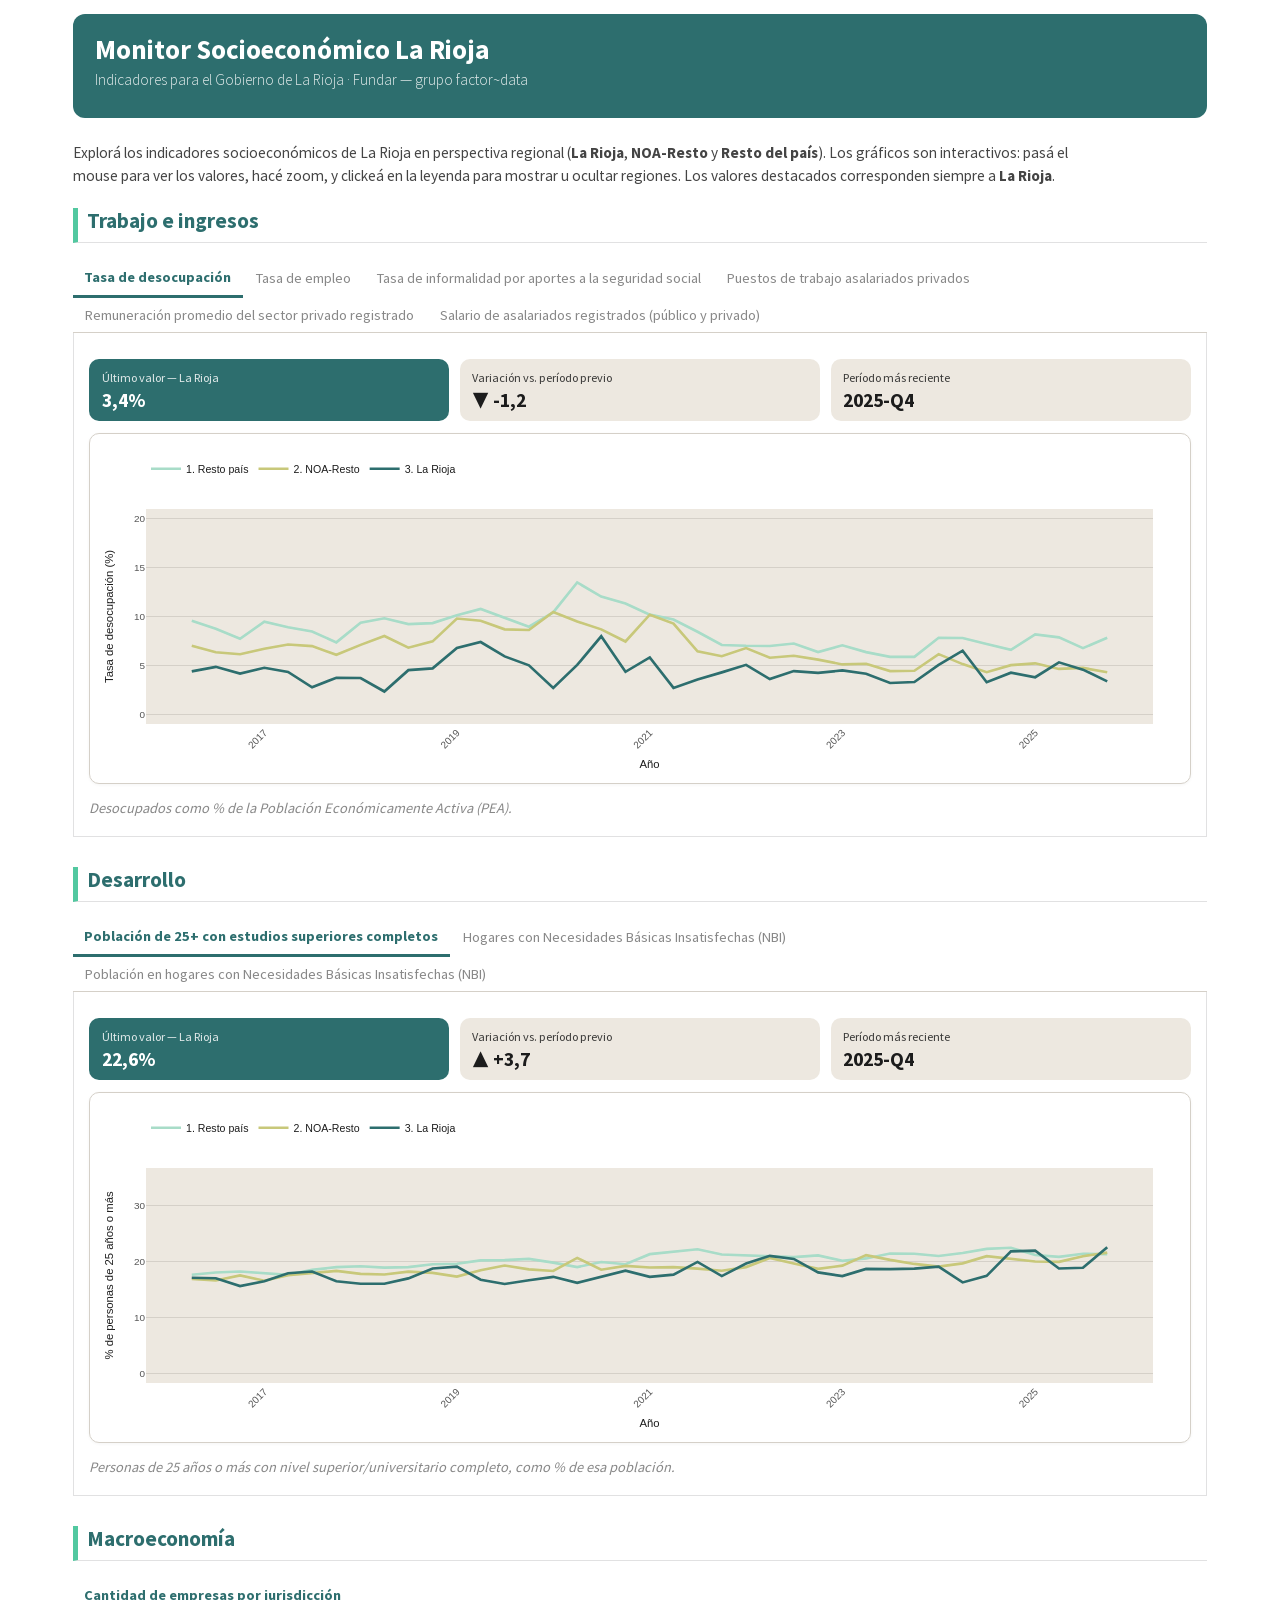
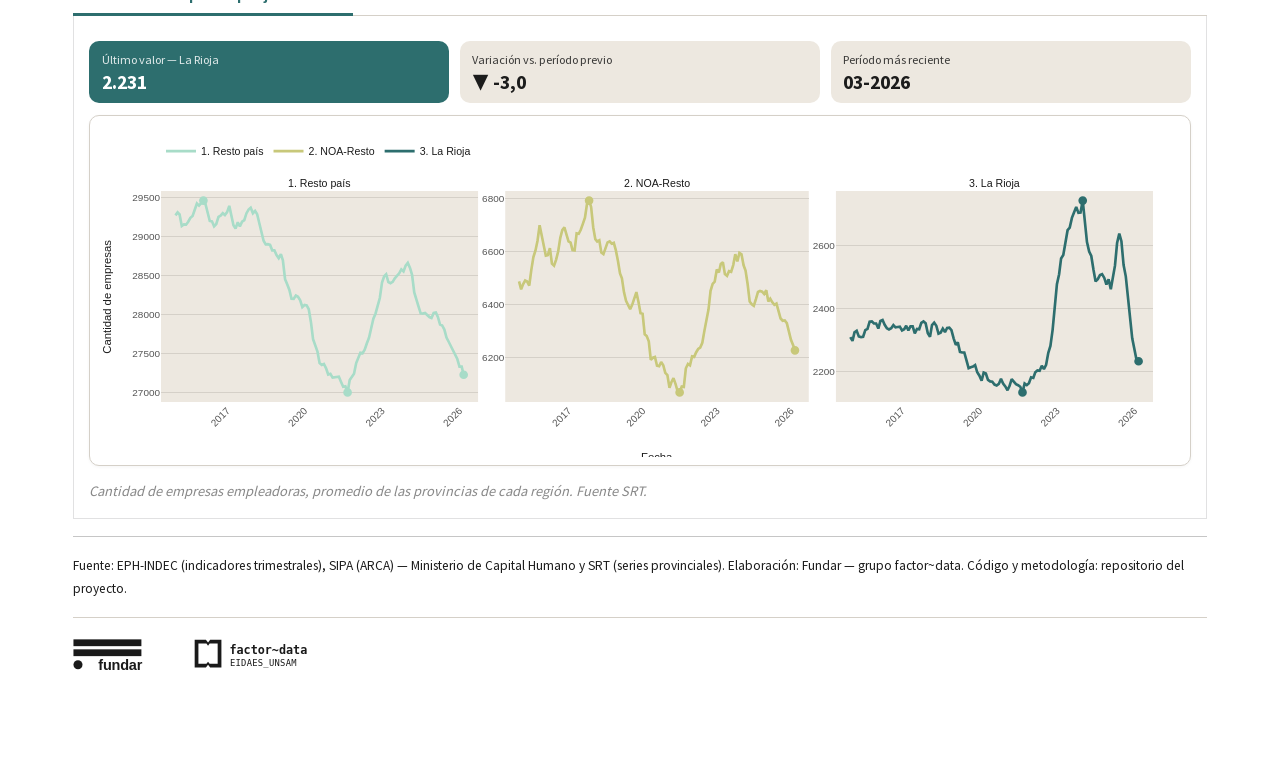
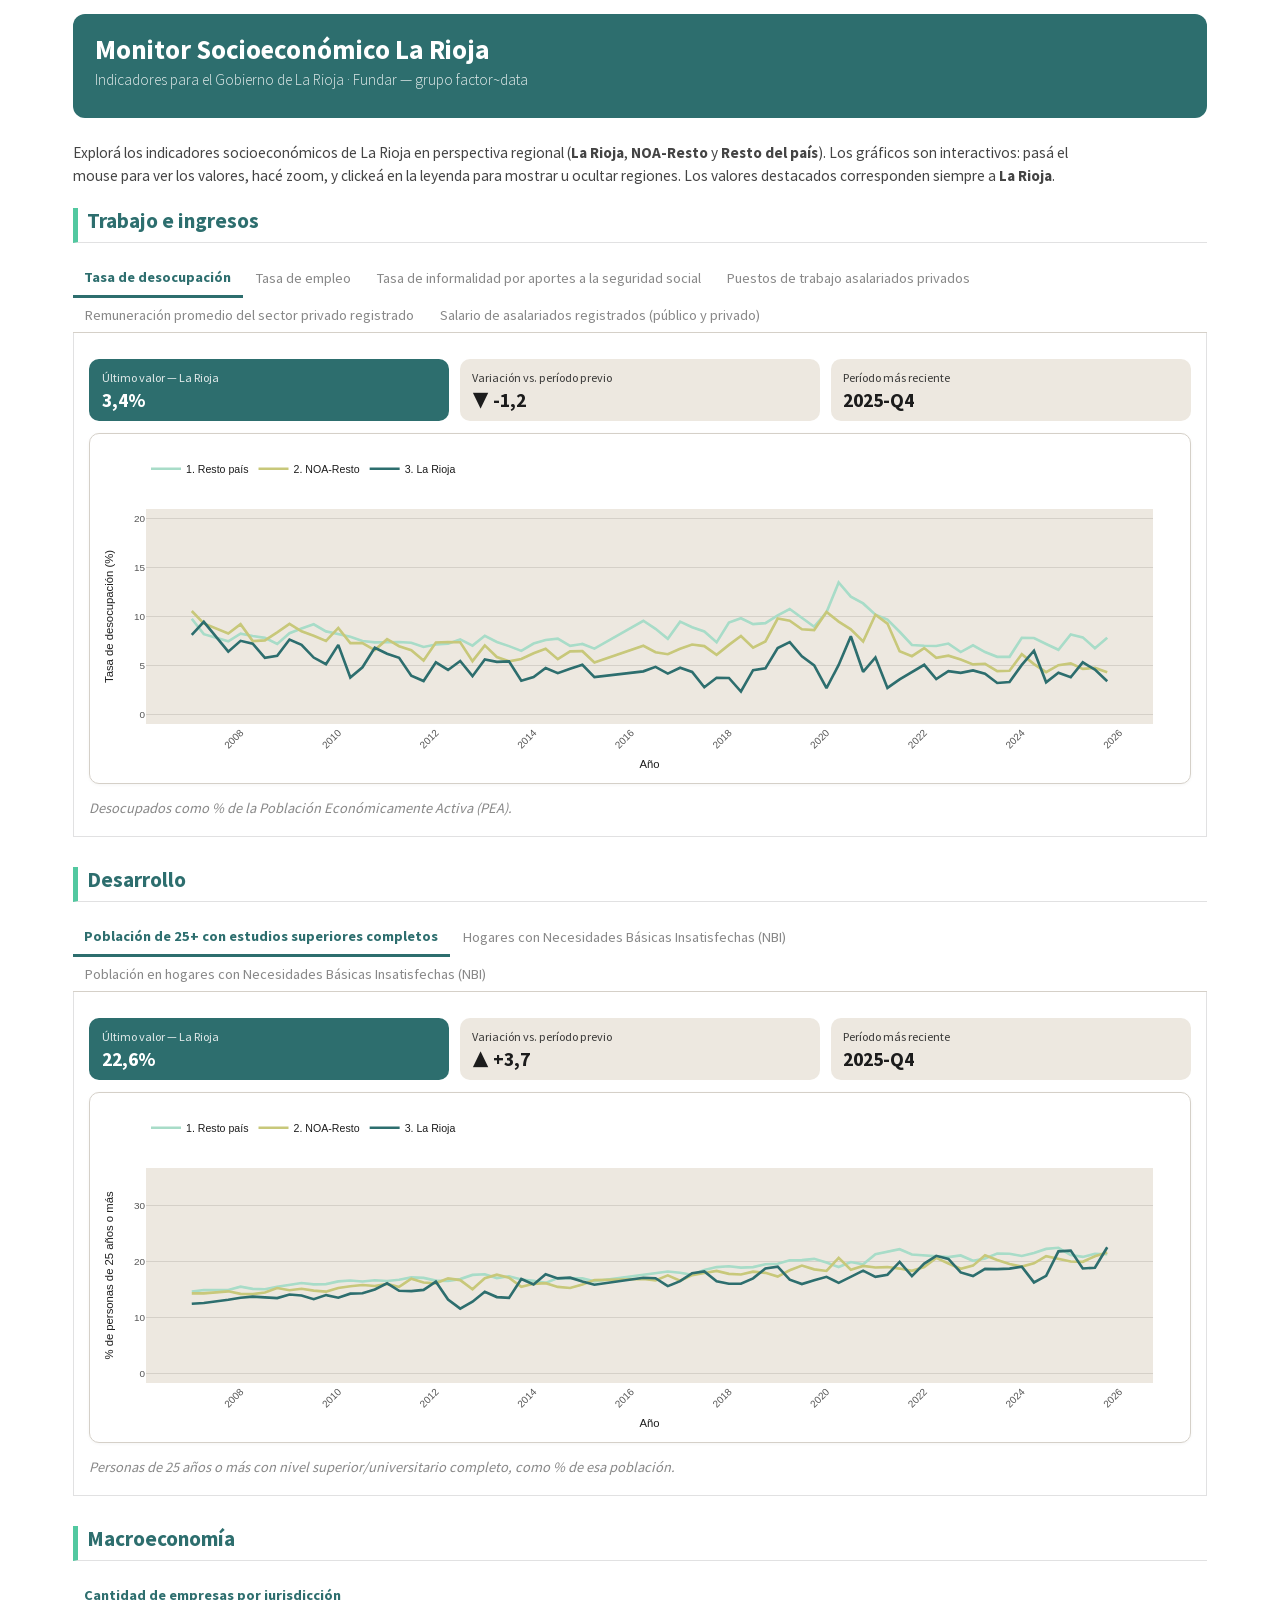
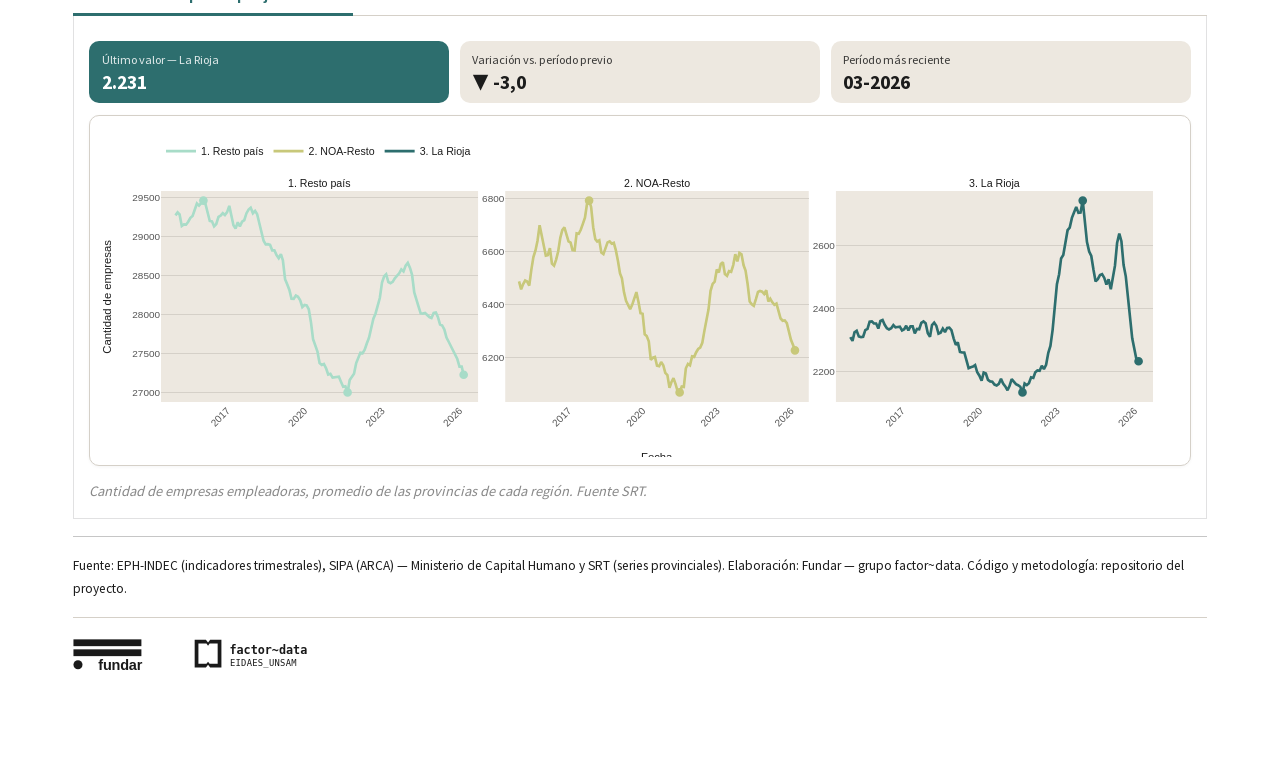
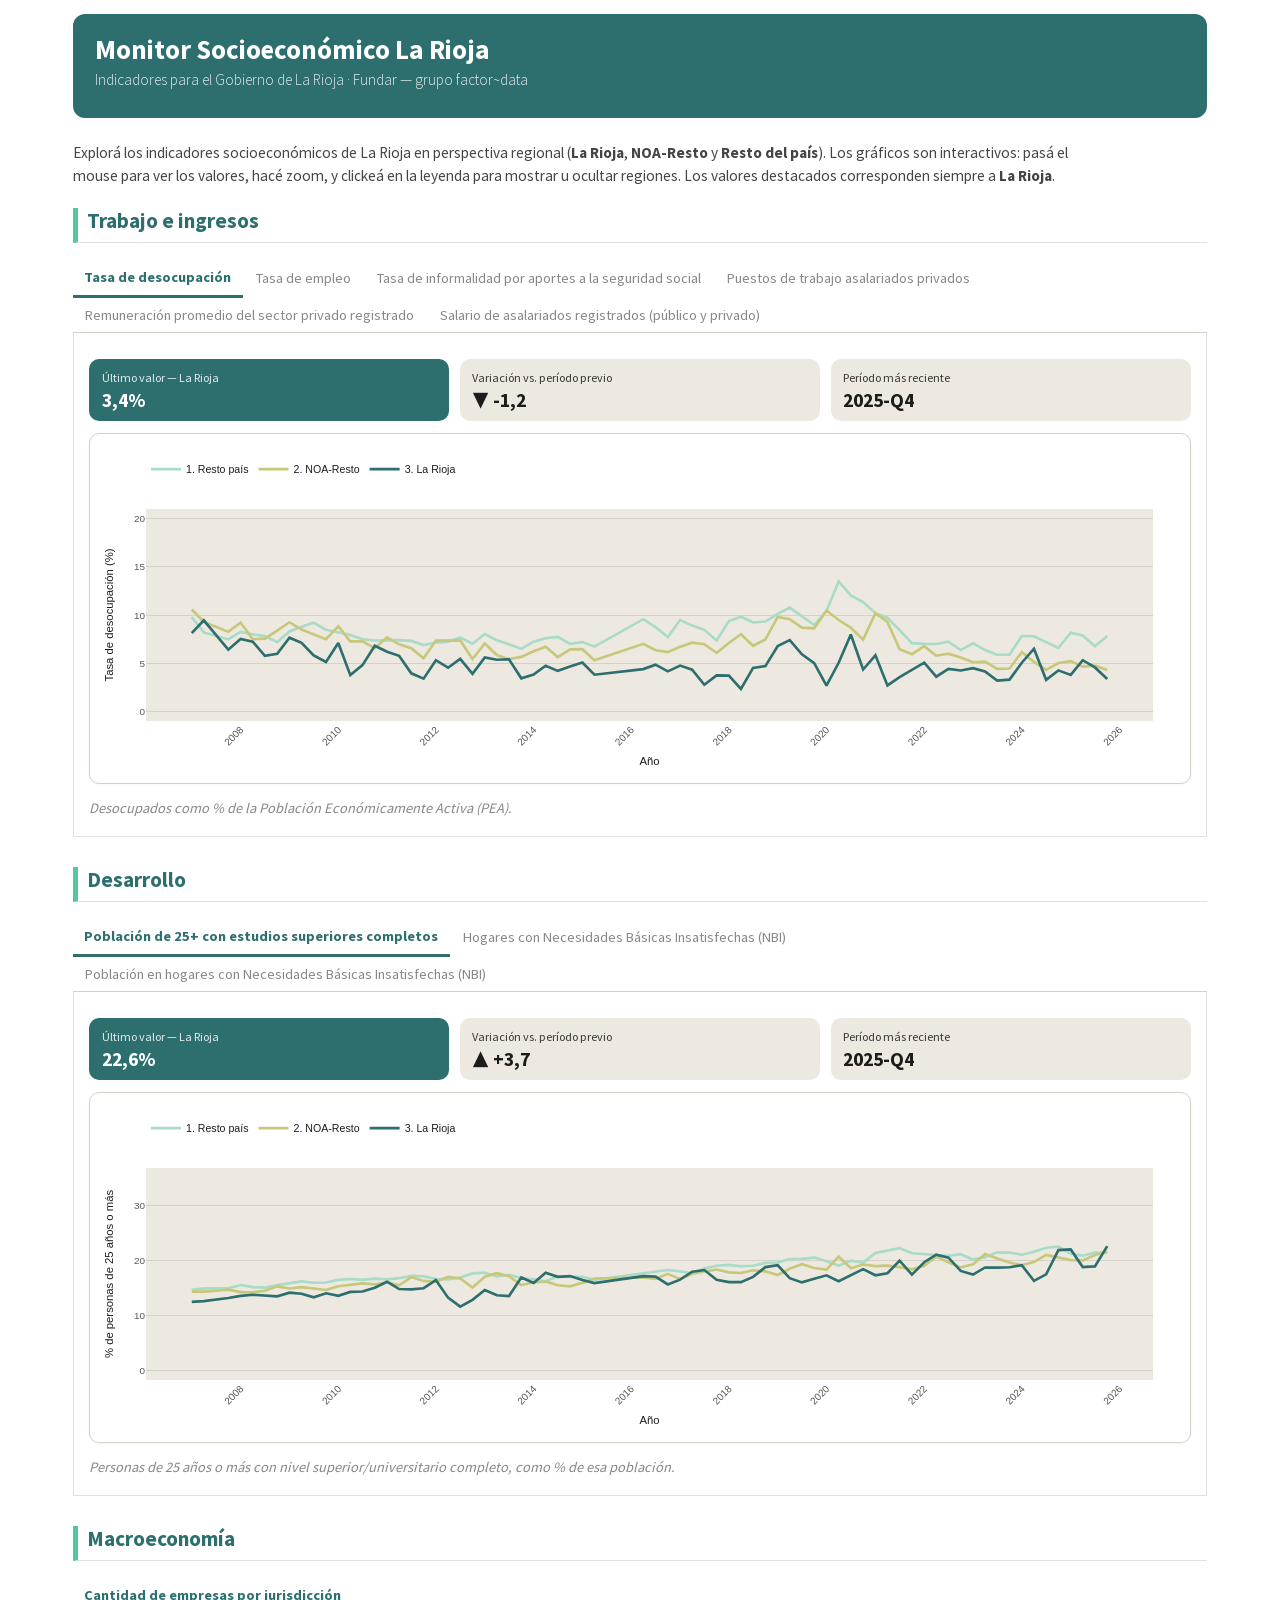
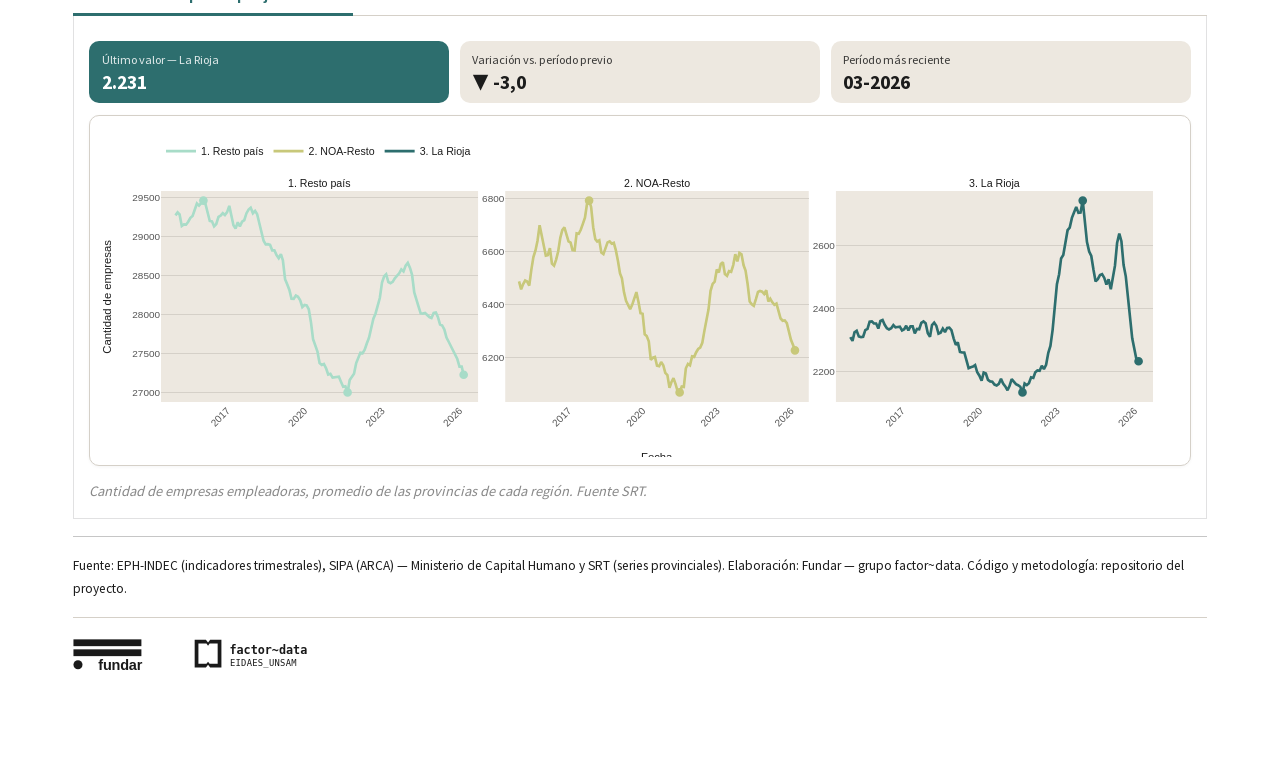
